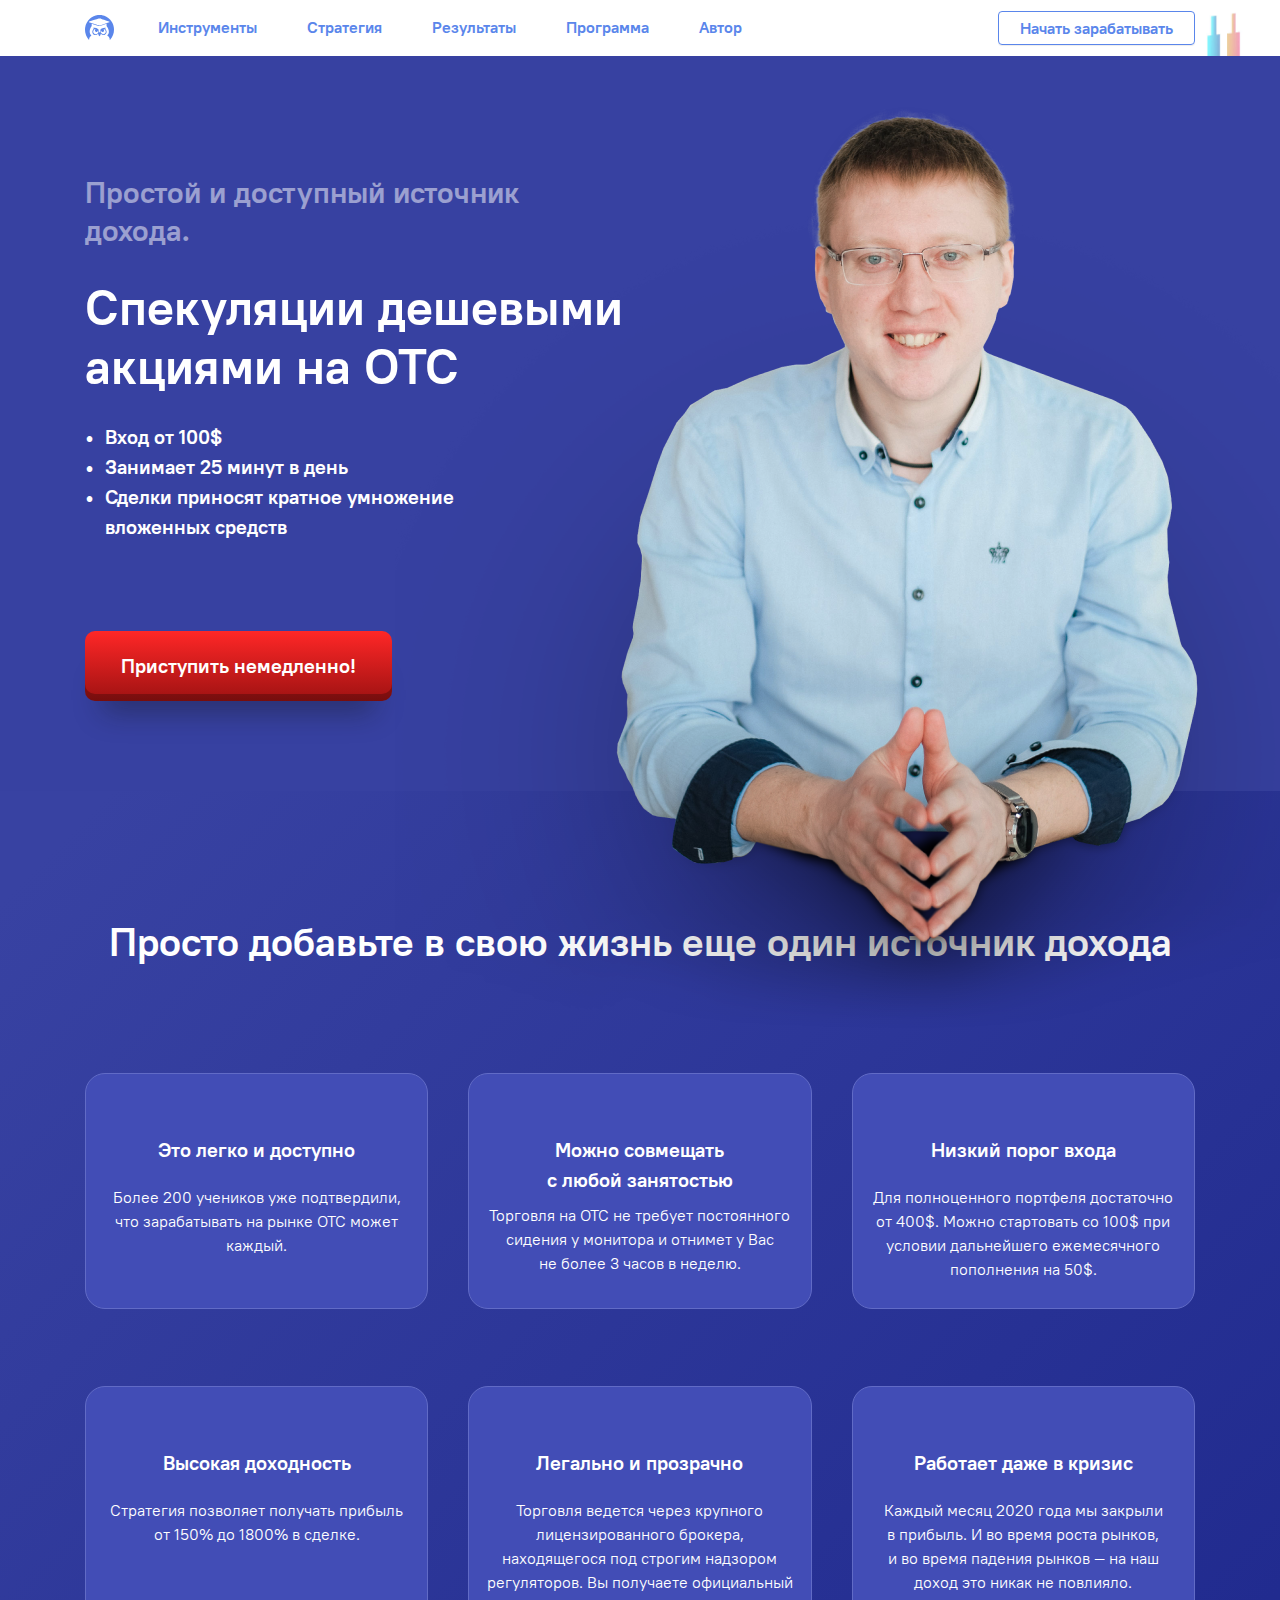
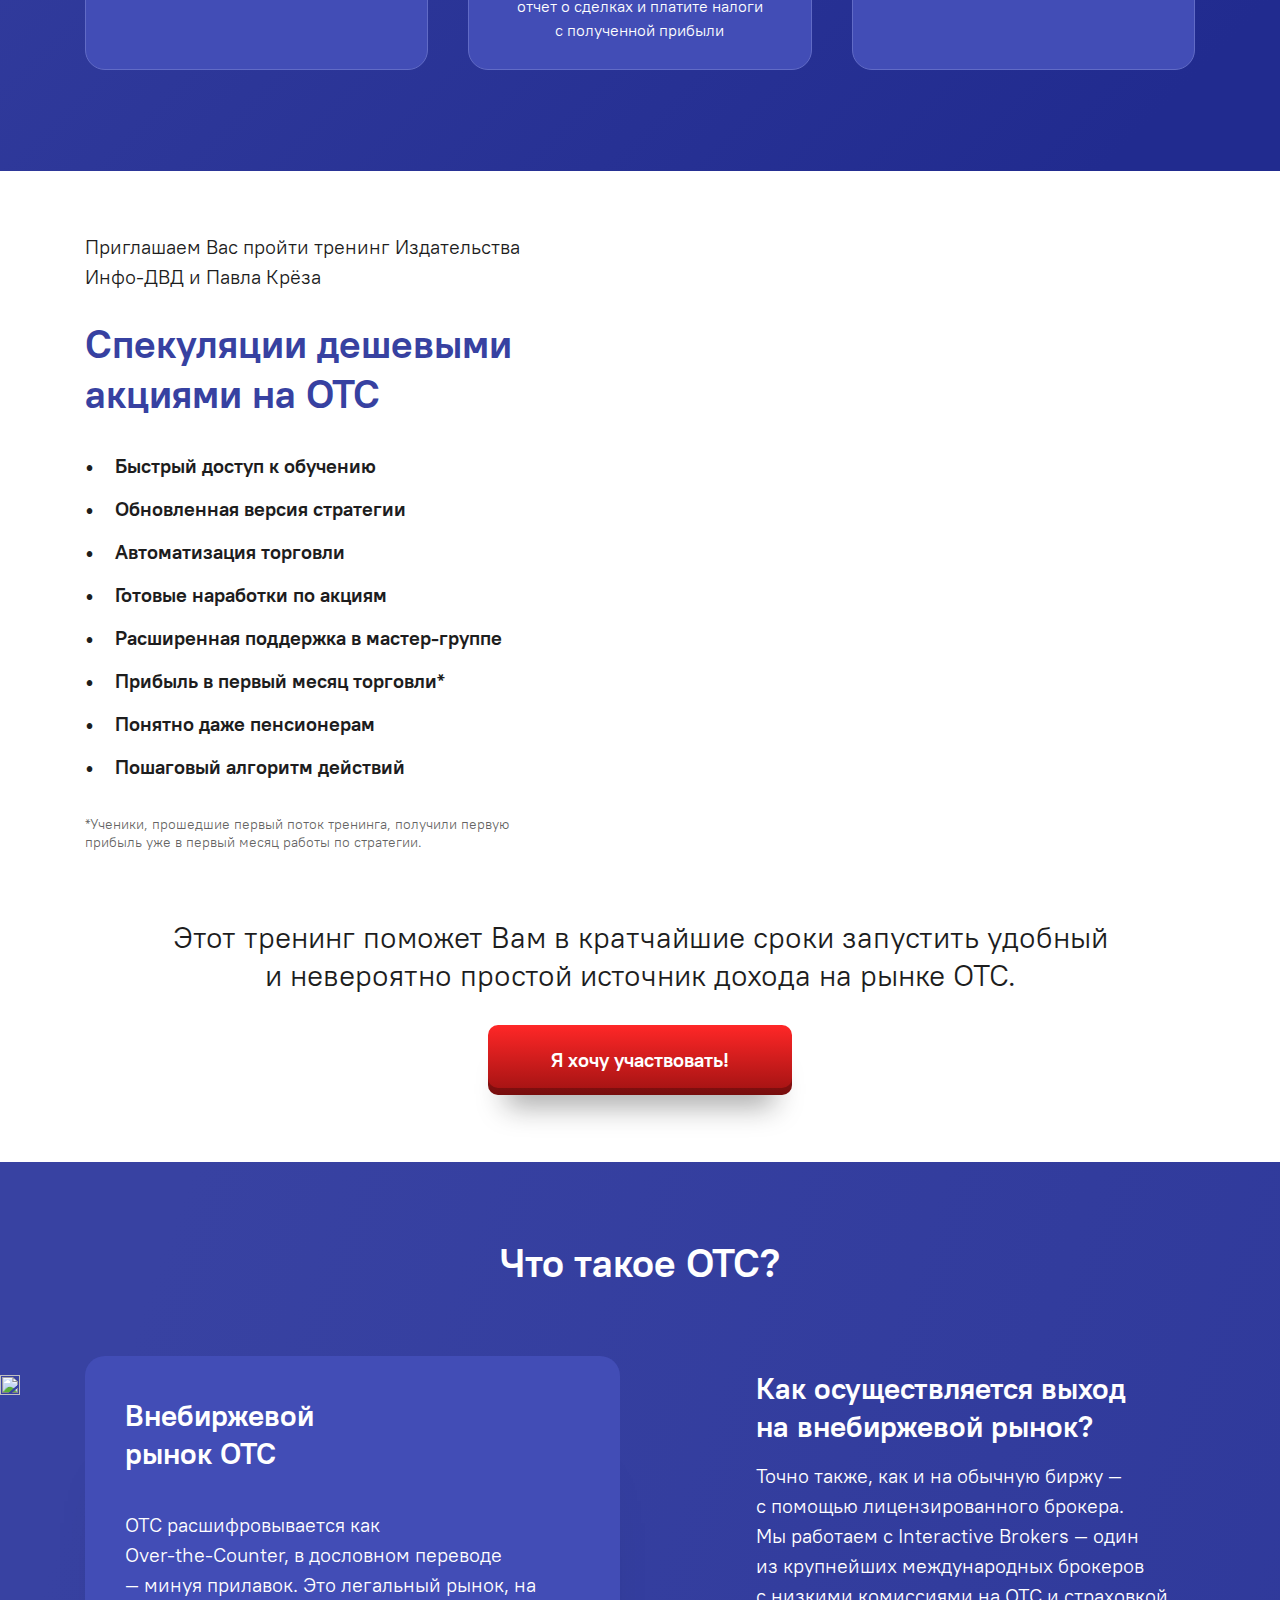
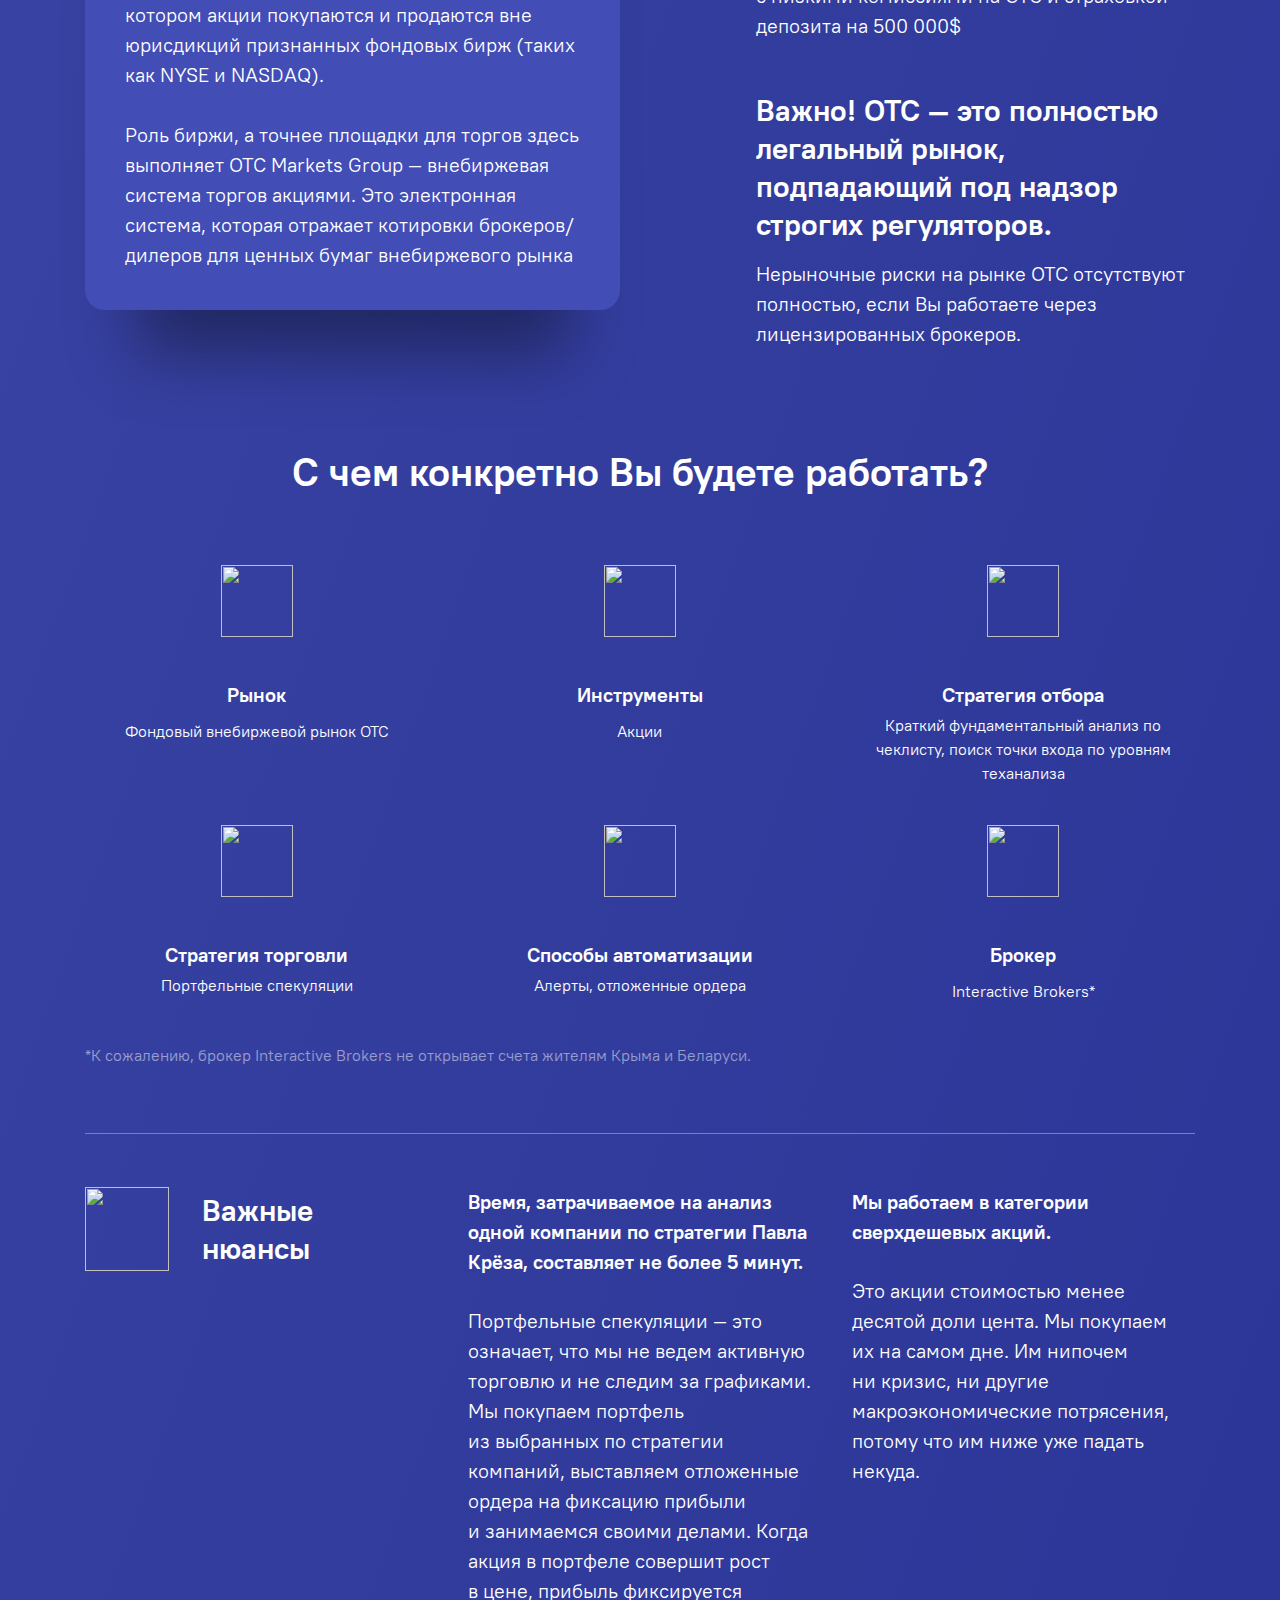
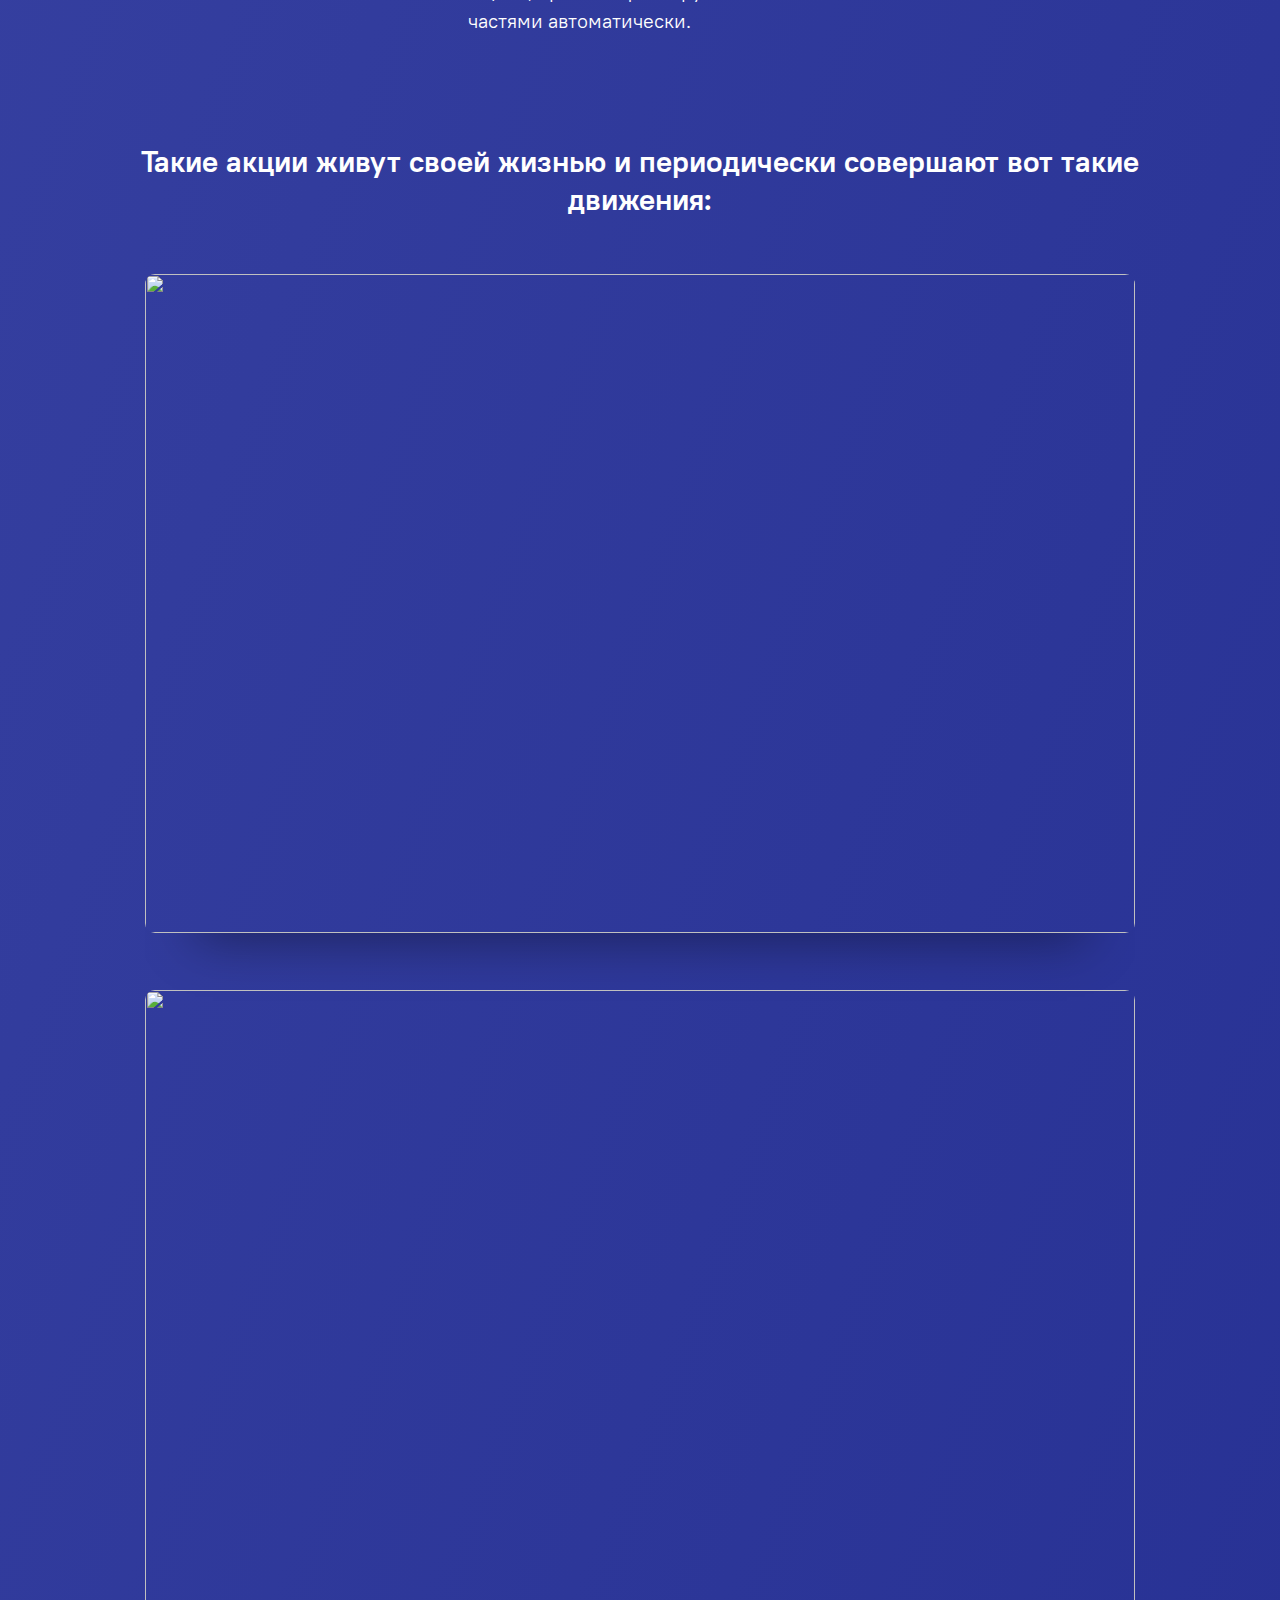
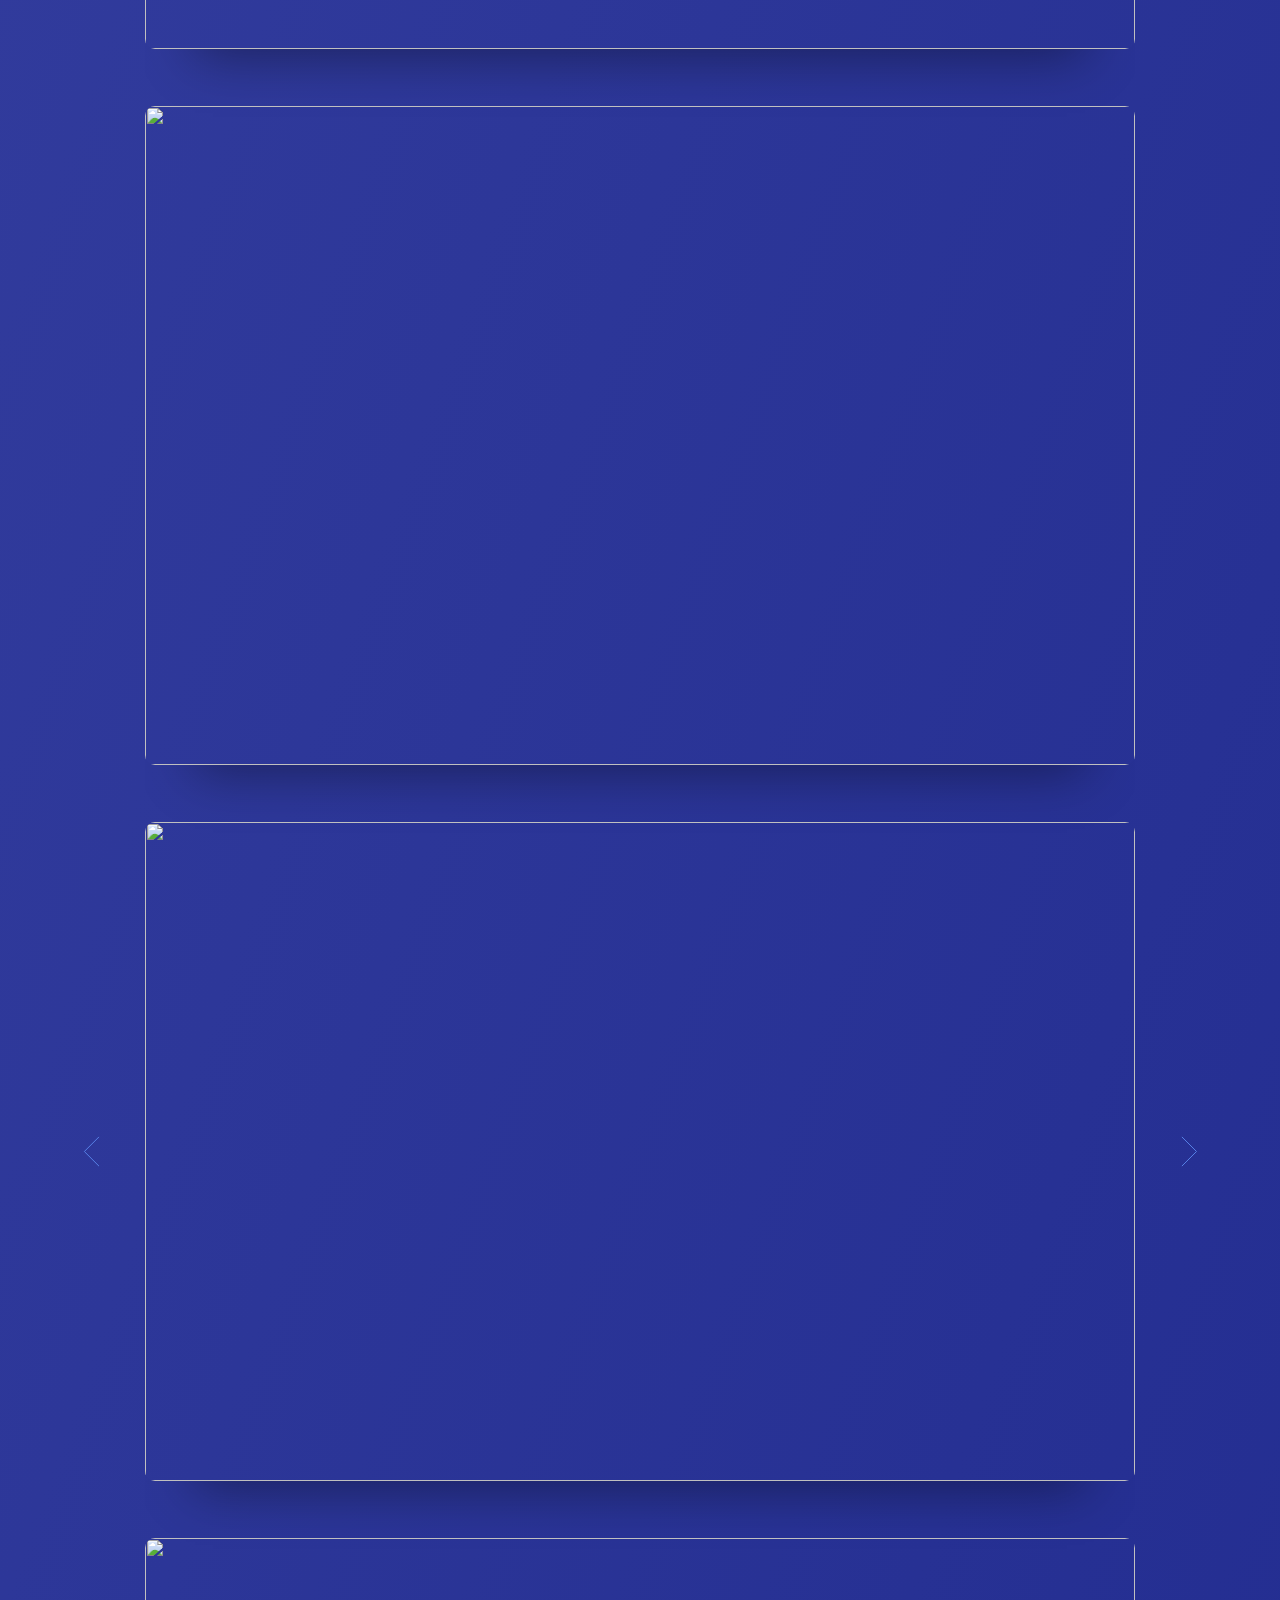
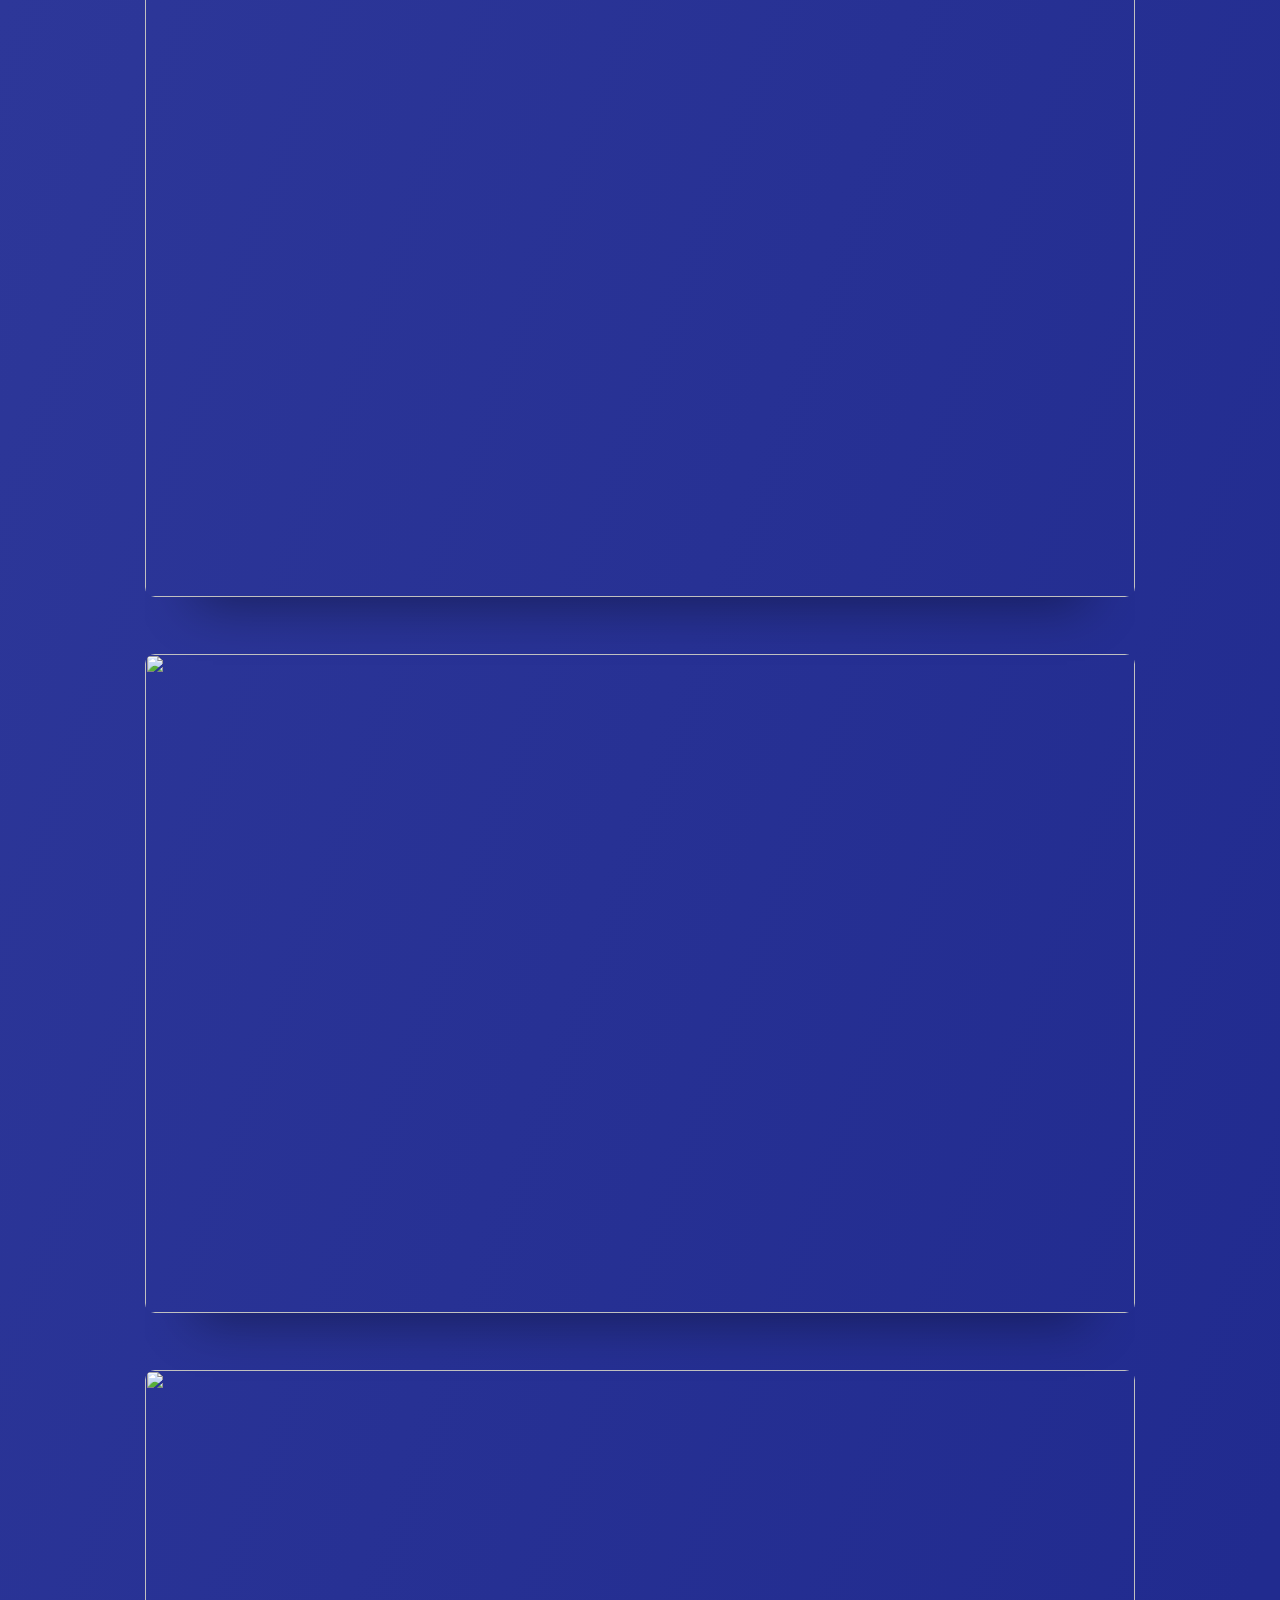
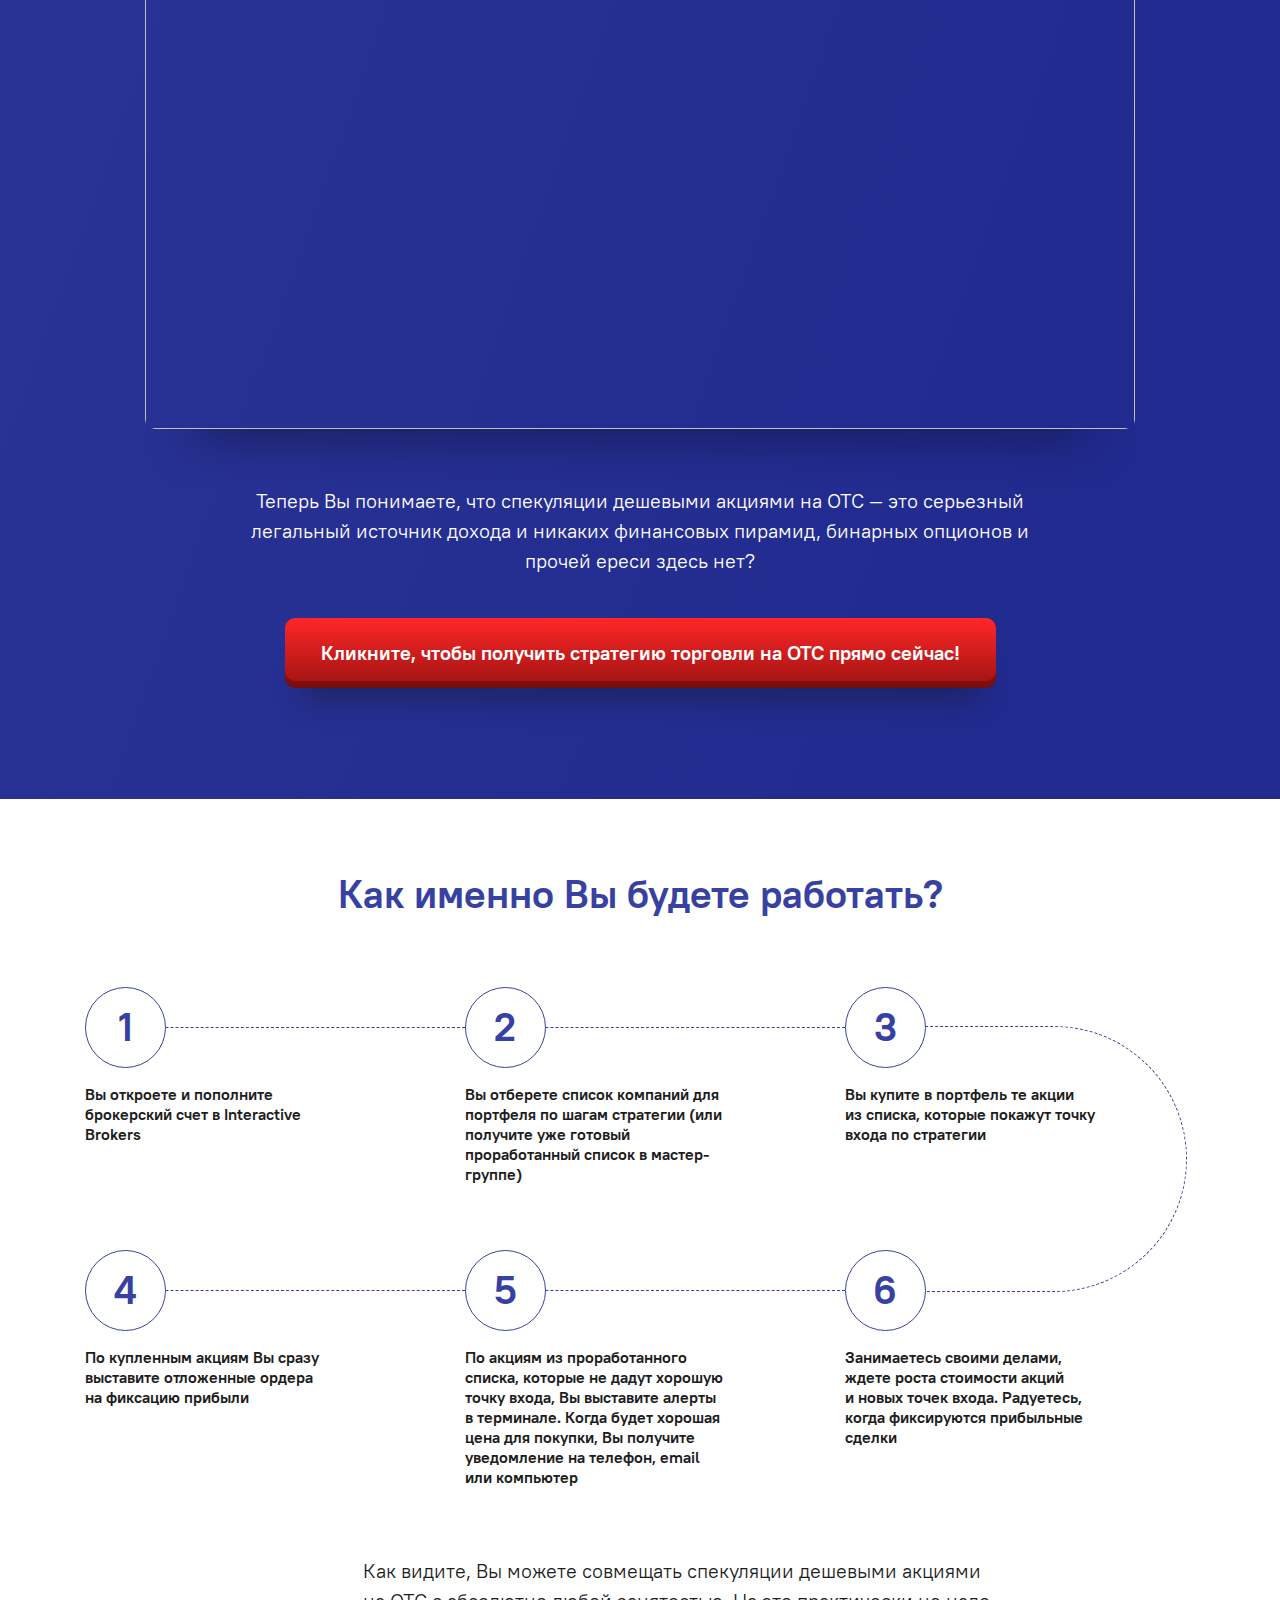
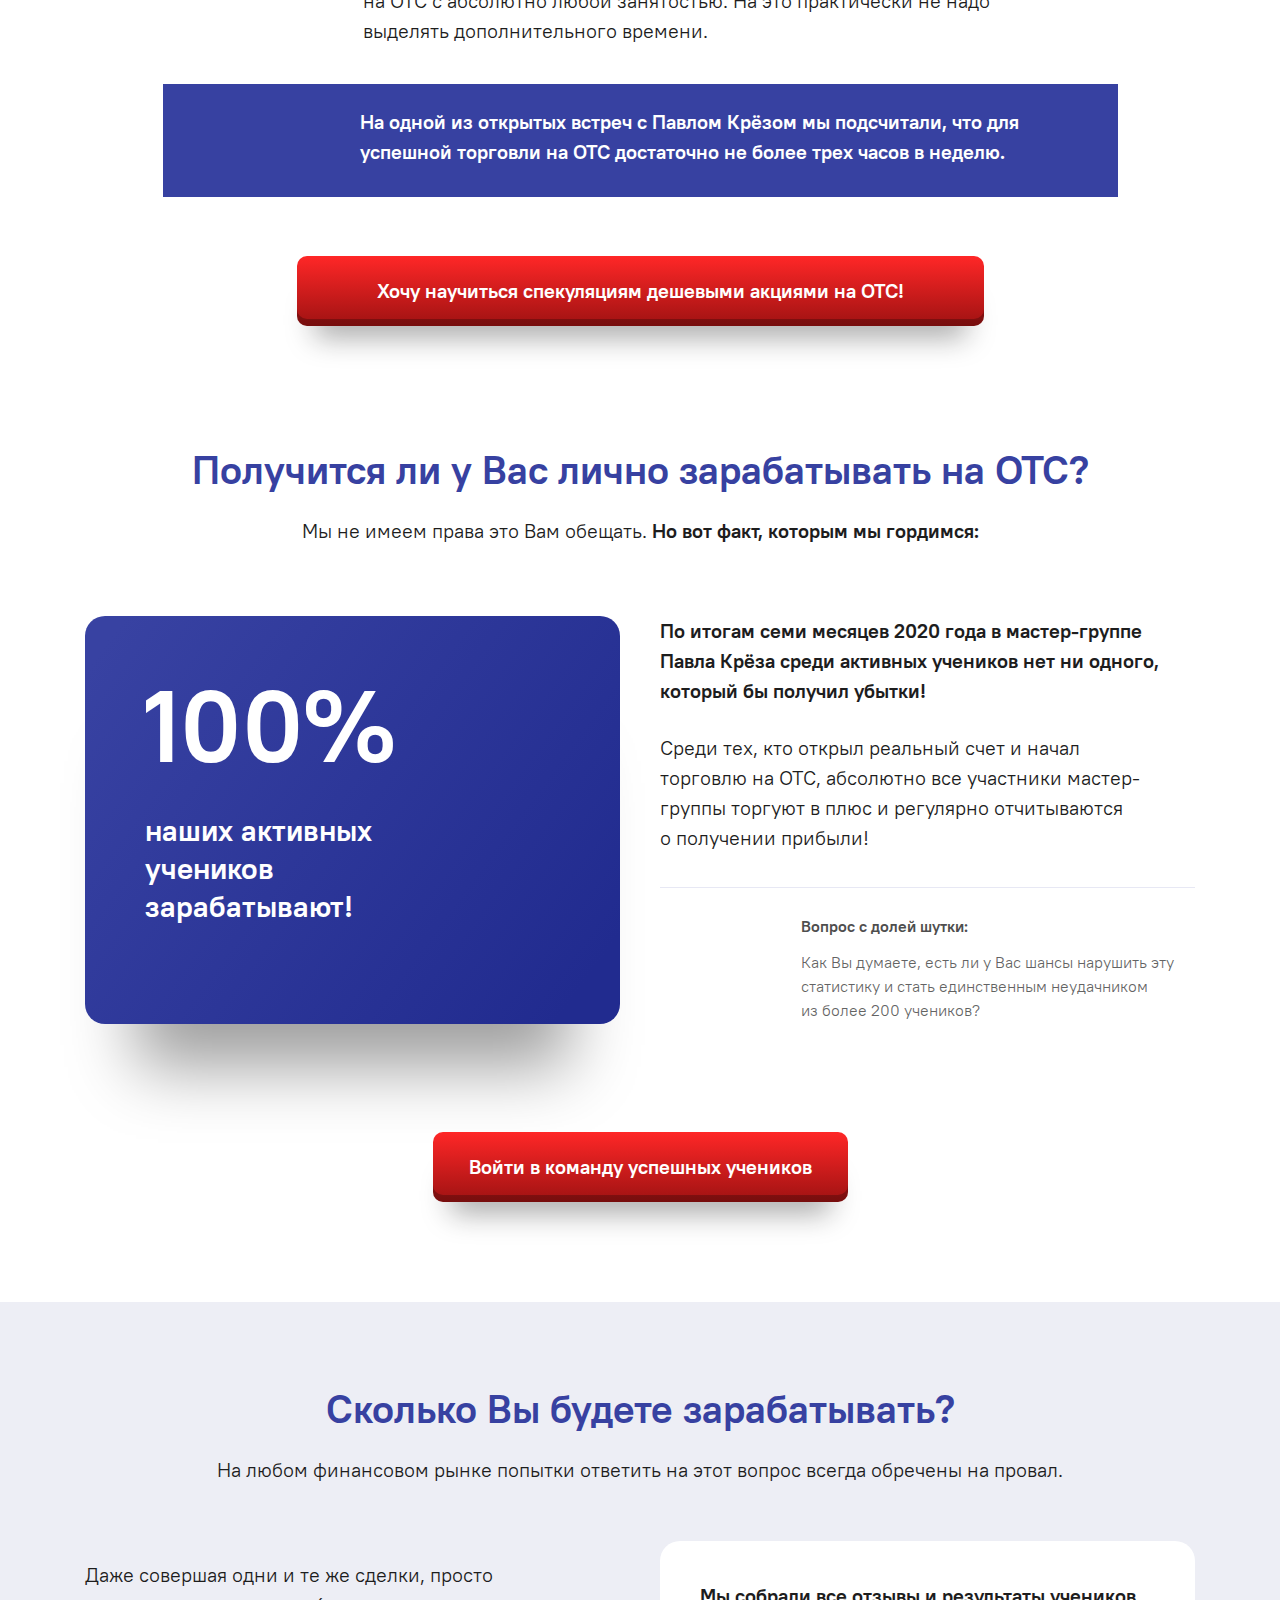
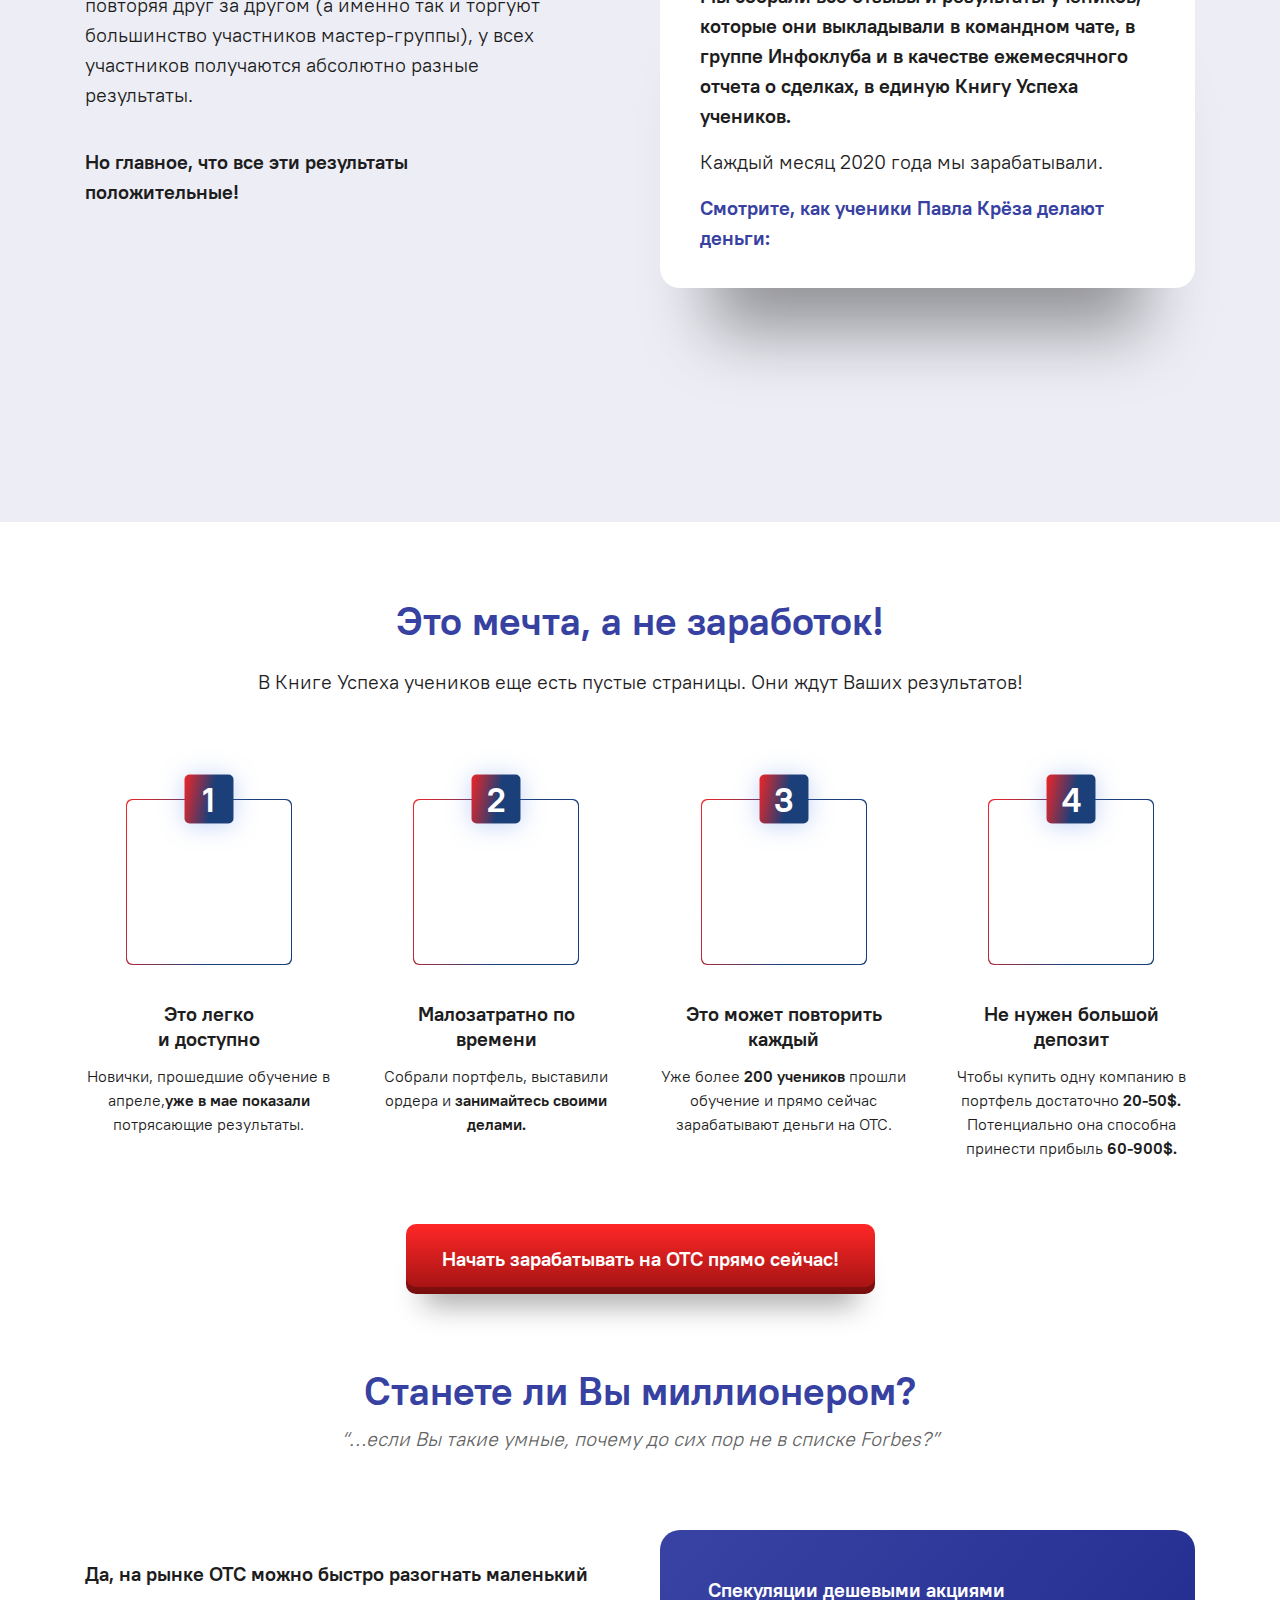
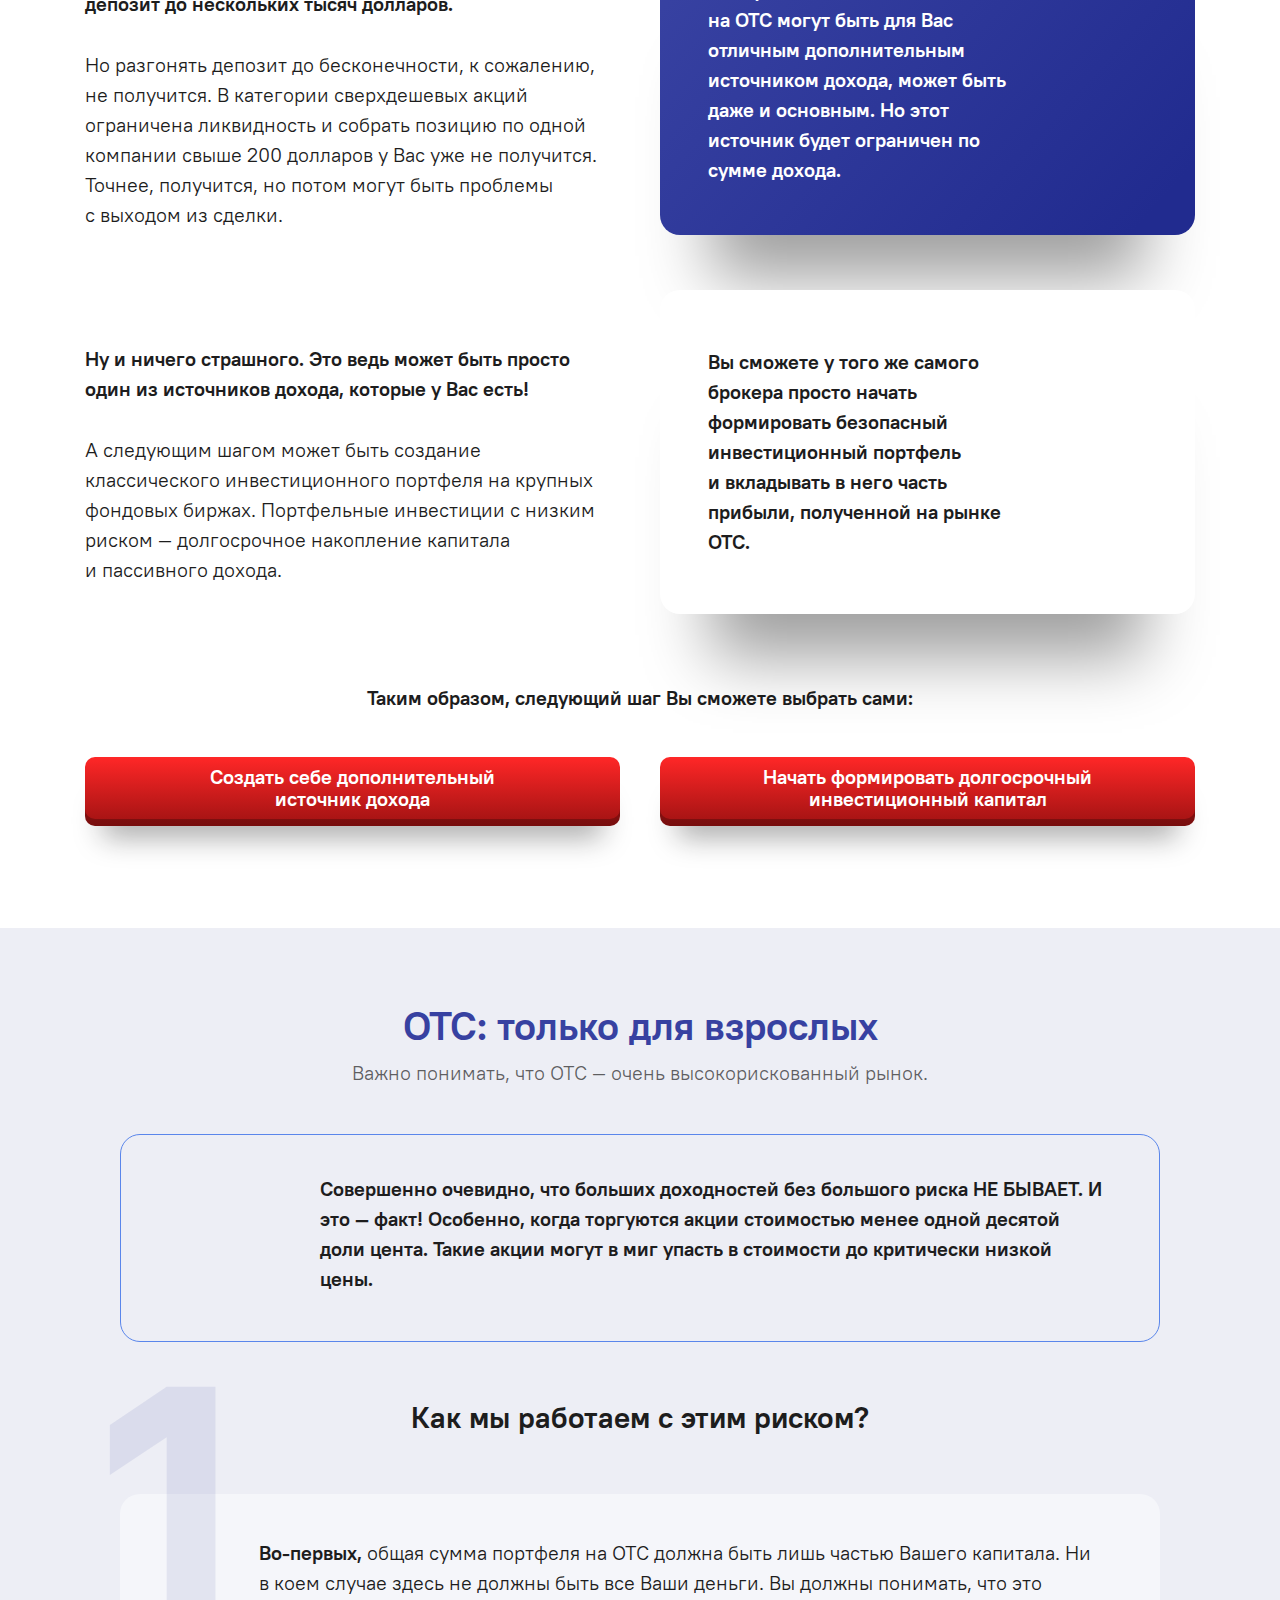
==== public/index.html @ 8c8bbf1a "Merge branch 'master' of https://github.com/pashawol/0010tradersKrez into test" ====
<!DOCTYPE html>
<html lang="ru">
	<head>
		<meta charset="utf-8">
		<title>title</title>
		<meta name="description" content="о чем страница">
		<meta http-equiv="X-UA-Compatible" content="IE=edge">
		<meta name="viewport" content="width=device-width, shrink-to-fit=no">
		<link rel="shortcut icon" type="image/png" href="img/favicon/favicon.png"><meta name="format-detection" content="telephone=no">
		<link rel="image_src" href="http://genrif.ru/assets/i/soc-logo.png">
		<meta property="og:type" content="website">
		<meta property="og:site_name" content="content">
		<meta property="og:title" content="content">
		<meta property="og:description" content="content">
		<meta property="og:url" content="content">
		<meta property="og:locale" content="ru_RU">
		<meta property="og:image" content="path/to/image.jpg">
		<meta property="og:image:width" content="968">
		<meta property="og:image:height" content="504">
		<!-- Custom Browsers Color-->
		<meta name="theme-color" content="#3361d8">
		<link rel="stylesheet" href="libs/swiper/css/swiper.min.css"/>
		<link rel="stylesheet" href="libs/@fancyapps/fancybox/jquery.fancybox.min.css"/>
		<link rel="stylesheet" href="css/main.min.css"/>
	</head>
	<body><!--[if lt IE 11]><p   class="browsehappy container">К сожалению, вы используете устаревший браузер. Пожалуйста, <a href="http://browsehappy.com/" target="_blank">обновите ваш браузер</a>, чтобы улучшить производительность, качество отображаемого материала и повысить безопасность.</p><![endif]-->
		<div class="main-wrapper">
			<div class="toggle-menu-mobile toggle-menu-mobile--js d-none"><span></span>
			</div>
			<div class="menu-mobile menu-mobile--js d-lg-none">
				<div class="toggle-menu-mobile toggle-menu-mobile--js"><span></span>
				</div>
				<div class="menu-mobile__inner"><a class="menu-mobile__logo" href="/"><img src="img/logo.svg" alt=""/></a>
					<ul class="menu-mobile__nav" itemscope="itemscope" itemtype="http://schema.org/SiteNavigationElement">
						<li class="menu-mobile__item" itemprop="item"><a class="menu-mobile__link" href="/" itemprop="url">Инструменты</a>
						</li>
						<li class="menu-mobile__item" itemprop="item"><a class="menu-mobile__link" href="#" itemprop="url">Стратегия</a>
						</li>
						<li class="menu-mobile__item" itemprop="item"><a class="menu-mobile__link" href="#" itemprop="url">Результаты</a>
						</li>
						<li class="menu-mobile__item" itemprop="item"><a class="menu-mobile__link" href="#" itemprop="url">Программа</a>
						</li>
						<li class="menu-mobile__item" itemprop="item"><a class="menu-mobile__link" href="#" itemprop="url">Автор</a>
						</li>
					</ul>
					<div class="text-right"></div>
				</div>
			</div>
			<!--  мобильное меню-->
			<!-- start header-->
			<header class="header" id="header">
				<!-- start top-nav-->
				<div class="top-nav block-with-lazy bottom-fixed-strip">
					<div class="top-nav__top-part d-none d-xl-flex"><img src="img/@2x/header-r-top-part.jpg" alt=""/>
					</div>
					<div class="top-nav__container container">
						<div class="top-nav__row row">
							<div class="col-lg-auto col"><a class="top-nav__logo" href="/"><img src="img/logo.svg" alt=""/></a>
							</div>
							<div class="col d-none d-lg-block">
								<ul class="top-nav__nav" itemscope="itemscope" itemtype="http://schema.org/SiteNavigationElement">
									<li class="top-nav__item" itemprop="item"><a class="top-nav__link" href="/" itemprop="url">Инструменты</a>
									</li>
									<li class="top-nav__item" itemprop="item"><a class="top-nav__link" href="#" itemprop="url">Стратегия</a>
									</li>
									<li class="top-nav__item" itemprop="item"><a class="top-nav__link" href="#" itemprop="url">Результаты</a>
									</li>
									<li class="top-nav__item" itemprop="item"><a class="top-nav__link" href="#" itemprop="url">Программа</a>
									</li>
									<li class="top-nav__item" itemprop="item"><a class="top-nav__link" href="#" itemprop="url">Автор</a>
									</li>
								</ul>
							</div>
							<div class="col-auto"><a class="top-nav__btn scroll-link" href="#s-form"> Начать зарабатывать</a>
							</div>
							<div class="col-auto d-lg-none">
								<div class="toggle-menu-mobile toggle-menu-mobile--js d-lg-none"><span></span>
								</div>
							</div>
						</div>
					</div>
				</div>
				<!-- end top-nav-->
				<!-- start headerBlock-->
				<div class="headerBlock section fixed-hook-js" id="headerBlock">
					<div class="headerBlock__right-bg"><img class="lazy" src="#" data-src="img/@2x/header-bg-right.png" alt=""/>
					</div>
					<div class="headerBlock__left-bg d-none d-xxl-block"><img class="lazy" src="#" data-src="img/@2x/header-bg-left.png" alt=""/>
					</div>
					<div class="headerBlock__container container">
						<div class="headerBlock__row row">
							<div class="col-lg-7 col-xl-6">
								<div class="headerBlock__txt-content">
									<p>Простой и&nbsp;доступный источник дохода.</p>
									<h1>Спекуляции дешевыми акциями на&nbsp;ОТС</h1>
									<ul>
										<li>Вход от&nbsp;100$</li>
										<li>Занимает 25&nbsp;минут в&nbsp;день</li>
										<li>Сделки приносят кратное умножение вложенных средств</li>
									</ul>
								</div><a class="headerBlock__get-started-btn" href="#">Приступить немедленно!</a>
							</div>
						</div>
					</div>
					<div class="headerBlock__man-img d-none d-lg-block"><img src="img/@2x/man.png" alt=""/>
					</div>
				</div>
				<!-- end headerBlock-->
			</header>
			<!-- end header-->
			<!-- start sAdvanteges-->
			<section class="sAdvanteges section" id="sAdvanteges">
				<div class="container">
					<div class="section-title text-center">
						<h2>Просто добавьте в свою жизнь еще один источник дохода</h2>
					</div>
					<div class="sAdvanteges__row row">
						<div class="col-sm-6 col-lg-4">
							<div class="sAdvanteges__item">
								<div class="sAdvanteges__item-img"><img class="lazy" src="#" data-src="img/advantage-1.svg" alt=""/>
								</div>
								<div class="sAdvanteges__content">
									<p>Это легко и доступно</p>
									<p>Более 200 учеников уже подтвердили, что зарабатывать на&nbsp;рынке ОТС может каждый.</p>
								</div>
							</div>
						</div>
						<div class="col-sm-6 col-lg-4">
							<div class="sAdvanteges__item">
								<div class="sAdvanteges__item-img"><img class="lazy" src="#" data-src="img/advantage-2.svg" alt=""/>
								</div>
								<div class="sAdvanteges__content">
									<p class="two-lined">Можно совмещать с&nbsp;любой занятостью</p>
									<p>Торговля на&nbsp;ОТС не&nbsp;требует постоянного сидения у&nbsp;монитора и&nbsp;отнимет у&nbsp;Вас не&nbsp;более 3&nbsp;часов в&nbsp;неделю.</p>
								</div>
							</div>
						</div>
						<div class="col-sm-6 col-lg-4">
							<div class="sAdvanteges__item">
								<div class="sAdvanteges__item-img"><img class="lazy" src="#" data-src="img/advantage-3.svg" alt=""/>
								</div>
								<div class="sAdvanteges__content">
									<p>Низкий порог входа</p>
									<p>Для полноценного портфеля достаточно от&nbsp;400$. Можно стартовать со&nbsp;100$ при условии дальнейшего ежемесячного пополнения на&nbsp;50$.</p>
								</div>
							</div>
						</div>
						<div class="col-sm-6 col-lg-4">
							<div class="sAdvanteges__item">
								<div class="sAdvanteges__item-img"><img class="lazy" src="#" data-src="img/advantage-4.svg" alt=""/>
								</div>
								<div class="sAdvanteges__content">
									<p>Высокая доходность</p>
									<p> Стратегия позволяет получать прибыль от&nbsp;150% до&nbsp;1800% в&nbsp;сделке.</p>
								</div>
							</div>
						</div>
						<div class="col-sm-6 col-lg-4">
							<div class="sAdvanteges__item">
								<div class="sAdvanteges__item-img"><img class="lazy" src="#" data-src="img/advantage-5.svg" alt=""/>
								</div>
								<div class="sAdvanteges__content">
									<p>Легально и прозрачно</p>
									<p>Торговля ведется через крупного лицензированного брокера, находящегося под строгим надзором регуляторов. Вы&nbsp;получаете официальный отчет о&nbsp;сделках и&nbsp;платите налоги с&nbsp;полученной прибыли</p>
								</div>
							</div>
						</div>
						<div class="col-sm-6 col-lg-4">
							<div class="sAdvanteges__item">
								<div class="sAdvanteges__item-img"><img class="lazy" src="#" data-src="img/advantage-6.svg" alt=""/>
								</div>
								<div class="sAdvanteges__content">
									<p>Работает даже в кризис</p>
									<p>Каждый месяц 2020 года мы&nbsp;закрыли в&nbsp;прибыль. И&nbsp;во&nbsp;время роста рынков, и&nbsp;во&nbsp;время падения рынков&nbsp;&mdash; на&nbsp;наш доход это никак не&nbsp;повлияло.</p>
								</div>
							</div>
						</div>
					</div>
				</div>
			</section>
			<!-- end sAdvanteges-->
			<!-- start sBook-->
			<section class="sBook section" id="sBook">
				<div class="container">
					<div class="sBook__row row">
						<div class="sBook__txt-col col-md-7 col-lg-5">
							<div class="section-title">
								<p>Приглашаем Вас пройти тренинг Издательства Инфо-ДВД и&nbsp;Павла Крёза</p>
								<h2>Спекуляции дешевыми<br/>акциями на&nbsp;ОТС</h2>
							</div>
						</div>
						<div class="sBook__img-col col"><img class="lazy" src="#" data-src="img/@2x/book-img.png" alt=""/>
						</div>
					</div>
					<div class="sBook__other-txt">
						<ul>
							<li>Быстрый доступ к&nbsp;обучению</li>
							<li>Обновленная версия стратегии</li>
							<li>Автоматизация торговли</li>
							<li>Готовые наработки по&nbsp;акциям</li>
							<li>Расширенная поддержка в&nbsp;мастер-группе</li>
							<li>Прибыль в&nbsp;первый месяц торговли*</li>
							<li>Понятно даже пенсионерам</li>
							<li>Пошаговый алгоритм действий</li>
						</ul>
						<p>*Ученики, прошедшие первый поток тренинга, получили первую прибыль уже в первый месяц работы по стратегии.</p>
					</div>
					<div class="sBook__lower-convince text-center">
						<h4>Этот тренинг поможет Вам в&nbsp;кратчайшие сроки запустить удобный и&nbsp;невероятно простой источник дохода на&nbsp;рынке ОТС.</h4><a class="sBook__btn" href="#">Я хочу участвовать!</a>
					</div>
				</div>
			</section>
			<!-- end sBook-->
			<!-- start sWhatOTS-->
			<section class="sWhatOTS section" id="sWhatOTS">
				<div class="sWhatOTS__section-bg"><img class="lazy" src="#" data-src="img/@2x/OTC-big-bg.png" alt=""/>
				</div>
				<div class="sWhatOTS__container container">
					<div class="section-title text-center">
						<h2>Что такое ОТС?</h2>
					</div>
					<div class="sWhatOTS__row row">
						<div class="col-lg-6">
							<div class="sWhatOTS__left-box">
								<div class="sWhatOTS__left-box-bg"><img class="lazy" src="#" data-src="img/@2x/OTS-dolar.png" alt=""/>
								</div>
								<h4>Внебиржевой<br/>рынок ОТС</h4>
								<p>OTC расшифровывается как<br/>Over-the-Counter, в&nbsp;дословном переводе<br/>&mdash;&nbsp;минуя прилавок. Это легальный рынок, на котором акции покупаются и&nbsp;продаются вне юрисдикций признанных фондовых бирж (таких как NYSE и&nbsp;NASDAQ).</p>
								<p>Роль биржи, а&nbsp;точнее площадки для торгов здесь выполняет OTC Markets Group&nbsp;&mdash; внебиржевая система торгов акциями. Это электронная система, которая отражает котировки брокеров/дилеров для ценных бумаг внебиржевого рынка</p>
							</div>
						</div>
						<div class="col-lg-6 col-xl-5 offset-xl-1">
							<div class="sWhatOTS__right-col">
								<div class="sWhatOTS__right-col-item">
									<h4>Как осуществляется выход на&nbsp;внебиржевой рынок?</h4>
									<p>Точно также, как и&nbsp;на&nbsp;обычную биржу&nbsp;&mdash; с&nbsp;помощью лицензированного брокера. Мы&nbsp;работаем с&nbsp;Interactive Brokers&nbsp;&mdash; один из&nbsp;крупнейших международных брокеров с&nbsp;низкими комиссиями на&nbsp;ОТС и&nbsp;страховкой депозита на&nbsp;500 000$</p>
								</div>
								<div class="sWhatOTS__right-col-item">
									<h4>Важно! OTC&nbsp;&mdash; это полностью легальный рынок, подпадающий под надзор строгих регуляторов.</h4>
									<p>Нерыночные риски на&nbsp;рынке ОТС отсутствуют полностью, если&nbsp;Вы работаете через лицензированных брокеров.</p>
								</div>
							</div>
						</div>
					</div>
				</div>
				<!-- start sWhatWith-->
				<section class="sWhatWith section" id="sWhatWith">
					<div class="container">
						<div class="section-title text-center">
							<h2>С чем конкретно Вы будете работать?</h2>
						</div>
						<div class="sWhatWith__row row">
							<div class="col-6 col-md-4 col-xxl-2">
								<div class="sWhatWith__item">
									<div class="sWhatWith__icon"><img class="lazy" src="#" data-src="img/sWhatWith-1.svg" alt=""/>
									</div>
									<div class="sWhatWith__headline">Рынок
									</div>
									<p>Фондовый внебиржевой рынок&#160;OTC</p>
								</div>
							</div>
							<div class="col-6 col-md-4 col-xxl-2">
								<div class="sWhatWith__item">
									<div class="sWhatWith__icon"><img class="lazy" src="#" data-src="img/sWhatWith-2.svg" alt=""/>
									</div>
									<div class="sWhatWith__headline">Инструменты
									</div>
									<p>Акции</p>
								</div>
							</div>
							<div class="col-6 col-md-4 col-xxl-2">
								<div class="sWhatWith__item">
									<div class="sWhatWith__icon"><img class="lazy" src="#" data-src="img/sWhatWith-3.svg" alt=""/>
									</div>
									<div class="sWhatWith__headline two-lined">Стратегия отбора
									</div>
									<p>Краткий фундаментальный анализ по чеклисту, поиск точки входа по уровням теханализа</p>
								</div>
							</div>
							<div class="col-6 col-md-4 col-xxl-2">
								<div class="sWhatWith__item">
									<div class="sWhatWith__icon"><img class="lazy" src="#" data-src="img/sWhatWith-4.svg" alt=""/>
									</div>
									<div class="sWhatWith__headline two-lined">Стратегия торговли
									</div>
									<p>Портфельные спекуляции</p>
								</div>
							</div>
							<div class="col-6 col-md-4 col-xxl-2">
								<div class="sWhatWith__item">
									<div class="sWhatWith__icon"><img class="lazy" src="#" data-src="img/sWhatWith-5.svg" alt=""/>
									</div>
									<div class="sWhatWith__headline two-lined">Способы автоматизации
									</div>
									<p>Алерты, отложенные ордера</p>
								</div>
							</div>
							<div class="col-6 col-md-4 col-xxl-2">
								<div class="sWhatWith__item">
									<div class="sWhatWith__icon"><img class="lazy" src="#" data-src="img/sWhatWith-6.svg" alt=""/>
									</div>
									<div class="sWhatWith__headline">Брокер
									</div>
									<p>Interactive Brokers*</p>
								</div>
							</div>
						</div>
						<div class="sWhatWith__warning">*К сожалению, брокер Interactive Brokers не открывает счета жителям Крыма и Беларуси.
						</div>
						<div class="sWhatWith__important-row row">
							<div class="col-xl-4">
								<div class="sWhatWith__import-img-bl"><img class="lazy" src="#" data-src="img/warning-img.svg" alt=""/><span>Важные<br/>нюансы</span>
								</div>
							</div>
							<div class="col-md-6 col-xl-4">
								<div class="sWhatWith__important-item">
									<div class="sWhatWith__important-headline">Время, затрачиваемое на&nbsp;анализ одной компании по&nbsp;стратегии Павла Крёза, составляет не&nbsp;более 5&nbsp;минут.
									</div>
									<p>Портфельные спекуляции&nbsp;&mdash; это означает, что мы&nbsp;не&nbsp;ведем активную торговлю и&nbsp;не&nbsp;следим за&nbsp;графиками. Мы&nbsp;покупаем портфель из&nbsp;выбранных по&nbsp;стратегии компаний, выставляем отложенные ордера на&nbsp;фиксацию прибыли и&nbsp;занимаемся своими делами. Когда акция в&nbsp;портфеле совершит рост в&nbsp;цене, прибыль фиксируется частями автоматически.</p>
								</div>
							</div>
							<div class="col-md-6 col-xl-4">
								<div class="sWhatWith__important-item">
									<div class="sWhatWith__important-headline">Мы&nbsp;работаем в&nbsp;категории сверхдешевых акций.
									</div>
									<p>Это акции стоимостью менее десятой доли цента. Мы&nbsp;покупаем их&nbsp;на&nbsp;самом дне. Им&nbsp;нипочем ни&nbsp;кризис, ни&nbsp;другие макроэкономические потрясения, потому что им&nbsp;ниже уже падать некуда.</p>
								</div>
							</div>
						</div>
					</div>
				</section>
				<!-- end sWhatWith-->
				<!-- start sSubtleties-->
				<div class="sSubtleties section" id="sSubtleties">
					<div class="container">
						<div class="section-title text-center">
							<h4>Такие акции живут своей жизнью и периодически совершают вот такие движения:</h4>
						</div>
						<div class="sSubtleties__slider">
							<div class="subtitle-swiper-prev d-none d-xl-flex">
								<svg class="icon icon-chevron-left ">
									<use xlink:href="img/svg/sprite.svg#chevron-left"></use>
								</svg>
							</div>
							<div class="subtitle-swiper-next d-none d-xl-flex">
								<svg class="icon icon-chevron-right ">
									<use xlink:href="img/svg/sprite.svg#chevron-right"></use>
								</svg>
							</div>
							<div class="swiper-container subtitles-slider-js">
								<div class="swiper-wrapper">
									<div class="swiper-slide"><a class="sSubtleties__slide-img" href="img/@2x/subtitle-img-1.png" data-fancybox="graphImg"><img class="swiper-lazy" src="#" data-src="img/@2x/subtitle-img-1.png" alt=""/></a>
									</div>
									<div class="swiper-slide"><a class="sSubtleties__slide-img" href="img/@2x/subtitle-img-2.png" data-fancybox="graphImg"><img class="swiper-lazy" src="#" data-src="img/@2x/subtitle-img-2.png" alt=""/></a>
									</div>
									<div class="swiper-slide"><a class="sSubtleties__slide-img" href="img/@2x/subtitle-img-3.png" data-fancybox="graphImg"><img class="swiper-lazy" src="#" data-src="img/@2x/subtitle-img-3.png" alt=""/></a>
									</div>
									<div class="swiper-slide"><a class="sSubtleties__slide-img" href="img/@2x/subtitle-img-4.png" data-fancybox="graphImg"><img class="swiper-lazy" src="#" data-src="img/@2x/subtitle-img-4.png" alt=""/></a>
									</div>
									<div class="swiper-slide"><a class="sSubtleties__slide-img" href="img/@2x/subtitle-img-5.png" data-fancybox="graphImg"><img class="swiper-lazy" src="#" data-src="img/@2x/subtitle-img-5.png" alt=""/></a>
									</div>
									<div class="swiper-slide"><a class="sSubtleties__slide-img" href="img/@2x/subtitle-img-6.png" data-fancybox="graphImg"><img class="swiper-lazy" src="#" data-src="img/@2x/subtitle-img-6.png" alt=""/></a>
									</div>
									<div class="swiper-slide"><a class="sSubtleties__slide-img" href="img/@2x/subtitle-img-7.png" data-fancybox="graphImg"><img class="swiper-lazy" src="#" data-src="img/@2x/subtitle-img-7.png" alt=""/></a>
									</div>
								</div>
							</div>
						</div>
						<div class="text-center">
							<div class="sSubtleties__convince-txt">Теперь Вы&nbsp;понимаете, что спекуляции дешевыми акциями на&nbsp;ОТС&nbsp;&mdash; это серьезный легальный источник дохода и&nbsp;никаких финансовых пирамид, бинарных опционов&nbsp;и прочей ереси здесь нет?
							</div><a class="sSubtleties__btn" href="#">Кликните, чтобы получить стратегию торговли на ОТС прямо сейчас!</a>
						</div>
					</div>
				</div>
				<!-- end sSubtleties-->
			</section>
			<!-- end sWhatOTS-->
			<!-- start sMoves-->
			<section class="sMoves section" id="sMoves">
				<div class="container">
					<div class="section-title text-center">
						<h2>Как именно Вы будете работать?</h2>
					</div>
					<div class="moves-row row">
						<div class="moves-row__col col-lg-4">
							<div class="moves-row__content">
								<p>Вы&nbsp;откроете и&nbsp;пополните брокерский счет в&nbsp;Interactive Brokers</p>
							</div>
						</div>
						<div class="moves-row__col col-lg-4">
							<div class="moves-row__content">
								<p>Вы&nbsp;отберете список компаний для портфеля по&nbsp;шагам стратегии (или получите уже готовый проработанный список в&nbsp;мастер-группе)</p>
							</div>
						</div>
						<div class="moves-row__col col-lg-4">
							<div class="moves-row__content">
								<p> Вы&nbsp;купите в&nbsp;портфель те&nbsp;акции из&nbsp;списка, которые покажут точку входа по&nbsp;стратегии</p>
							</div>
						</div>
						<div class="moves-row__col col-lg-4">
							<div class="moves-row__content">
								<p>По&nbsp;купленным акциям&nbsp;Вы сразу выставите отложенные ордера на&nbsp;фиксацию прибыли</p>
							</div>
						</div>
						<div class="moves-row__col col-lg-4">
							<div class="moves-row__content">
								<p> По&nbsp;акциям из&nbsp;проработанного списка, которые не&nbsp;дадут хорошую точку входа, Вы&nbsp;выставите алерты в&nbsp;терминале. Когда будет хорошая цена для покупки, Вы&nbsp;получите уведомление на&nbsp;телефон, email или компьютер</p>
							</div>
						</div>
						<div class="moves-row__col col-lg-4">
							<div class="moves-row__content">
								<p>Занимаетесь своими делами, ждете роста стоимости акций и&nbsp;новых точек входа. Радуетесь, когда фиксируются прибыльные сделки</p>
							</div>
						</div>
					</div>
					<div class="sMoves__other-content">
						<div class="sMoves__black-txt">Как видите, Вы&nbsp;можете совмещать спекуляции дешевыми акциями на&nbsp;ОТС с&nbsp;абсолютно любой занятостью. На&nbsp;это практически не&nbsp;надо выделять дополнительного времени.
						</div>
						<div class="sMoves__blue-strip">
							<div class="sMoves__man-img"><img class="lazy" src="#" data-src="img/@2x/sMoves-man.png" alt=""/>
							</div>
							<p>На&nbsp;одной из&nbsp;открытых встреч с&nbsp;Павлом Крёзом мы&nbsp;подсчитали, что для успешной торговли на&nbsp;ОТС достаточно не&nbsp;более трех часов в&nbsp;неделю.</p>
						</div>
						<div class="text-center"><a class="sMoves__btn" href="#">Хочу научиться спекуляциям дешевыми акциями на ОТС!</a>
						</div>
					</div>
				</div>
			</section>
			<!-- end sMoves-->
			<!-- start sHowWork-->
			<section class="sHowWork section" id="sHowWork">
				<div class="container">
					<div class="section-title text-center">
						<h2>Получится ли у Вас лично зарабатывать на ОТС?</h2>
						<p>
							Мы&nbsp;не&nbsp;имеем права это Вам обещать.
							<b>Но&nbsp;вот факт, которым мы&nbsp;гордимся:</b>
						</p>
					</div>
					<div class="sHowWork__row row">
						<div class="col-lg-6">
							<div class="sHowWork__hundred-precent">
								<div class="sHowWork__hundr-img"><img class="lazy" src="#" data-src="img/howWork-precent.svg" alt=""/>
								</div>
								<div class="sHowWork__hund-top-txt">100%
								</div>
								<div class="sHowWork__hund-txt">наших&nbsp;активных<br/>учеников<br/>зарабатывают!
								</div>
							</div>
						</div>
						<div class="sHowWork__txt-col col-lg-6">
							<div class="sHowWork__txt-cont">
								<p>По&nbsp;итогам семи месяцев 2020 года в&nbsp;мастер-группе Павла Крёза среди активных учеников нет ни&nbsp;одного, который бы&nbsp;получил убытки!</p>
								<p>Среди тех, кто открыл реальный счет и&nbsp;начал торговлю&nbsp;на ОТС, абсолютно все участники мастер-группы торгуют&nbsp;в плюс и&nbsp;регулярно отчитываются о&nbsp;получении прибыли!</p>
							</div>
							<div class="sHowWork__question">
								<div class="sHowWork__qustion-img"><img class="lazy" src="#" data-src="img/question-icon.svg" alt=""/>
								</div>
								<div class="sHowWork__question-txt"><span>Вопрос с долей шутки:</span>
									<p>Как Вы&nbsp;думаете, есть&nbsp;ли у&nbsp;Вас шансы нарушить эту статистику и&nbsp;стать единственным неудачником из&nbsp;более 200&nbsp;учеников?</p>
								</div>
							</div>
						</div>
					</div>
					<div class="text-center"><a class="sHowWork__btn" href="#">Войти в команду успешных учеников</a>
					</div>
				</div>
			</section>
			<!-- end sHowWork-->
			<!-- start sAble-->
			<section class="sAble section" id="sAble">
				<div class="container">
					<div class="section-title text-center">
						<h2>Сколько Вы будете зарабатывать?</h2>
						<p>На любом финансовом рынке попытки ответить на этот вопрос всегда обречены на провал.</p>
					</div>
					<div class="sAble__row row">
						<div class="col-lg-6">
							<div class="sAble__txt-col-cont">
								<p>Даже совершая одни и&nbsp;те&nbsp;же сделки, просто повторяя друг за&nbsp;другом (а&nbsp;именно так и&nbsp;торгуют большинство участников мастер-группы), у&nbsp;всех участников получаются абсолютно разные результаты.</p>
								<p>
									Но&nbsp;главное, что все эти результаты
									<br class="d-none d-lg-block"/>положительные!
								</p>
							</div>
						</div>
						<div class="col-lg-6">
							<div class="sAble__white-bl">
								<p>Мы&nbsp;собрали все отзывы и&nbsp;результаты учеников, которые они выкладывали в&nbsp;командном чате,&nbsp;в группе Инфоклуба и&nbsp;в&nbsp;качестве ежемесячного отчета о&nbsp;сделках, в&nbsp;единую Книгу Успеха учеников.</p>
								<div class="sAble__every-month">Каждый месяц 2020 года мы зарабатывали.
								</div>
								<div class="sAble__look-txt">Смотрите, как ученики Павла Крёза делают деньги:
								</div>
								<div class="sAble__line-img"><img class="lazy" src="#" data-src="img/sAble-line.svg" alt=""/>
								</div>
							</div>
						</div>
					</div>
					<div class="sAble__book-bg"><a class="sAble__book-img" href="https://krez.info-dvd.ru/students-book.pdf" target="blank"><img class="lazy" src="#" data-src="img/@2x/pdf-book-sized.png" alt=""/></a>
						<div class="sAble__man-img"><img class="lazy" src="#" data-src="img/@2x/sAble-man.png" alt=""/>
						</div>
					</div>
				</div>
			</section>
			<!-- end sAble-->
			<!--+sHowMuch-->
			<!-- start sDream-->
			<section class="sDream section" id="sDream">
				<div class="container">
					<div class="section-title text-center">
						<h2>Это мечта, а не заработок!</h2>
						<p>В Книге Успеха учеников еще есть пустые страницы. Они ждут Ваших результатов!</p>
					</div>
					<div class="sDream__row row">
						<div class="sDream__col col-sm-6 col-lg-3 text-center">
							<div class="sDream__item-content">
								<div class="sDream__icon-cont"><img class="lazy" src="#" data-src="img/sDream-img-1.svg" alt=""/>
								</div>
							</div>
							<div class="sDream__headline">Это легко<br/>и доступно
							</div>
							<p>Новички, прошедшие обучение&nbsp;в апреле,<b>уже в&nbsp;мае показали</b>
								потрясающие результаты.
							</p>
						</div>
						<div class="sDream__col col-sm-6 col-lg-3 text-center">
							<div class="sDream__item-content">
								<div class="sDream__icon-cont"><img class="lazy" src="#" data-src="img/sDream-img-2.svg" alt=""/>
								</div>
							</div>
							<div class="sDream__headline">Малозатратно по<br/>времени
							</div>
							<p>Собрали портфель, выставили ордера и&nbsp;<b>занимайтесь своими делами.</b></p>
						</div>
						<div class="sDream__col col-sm-6 col-lg-3 text-center">
							<div class="sDream__item-content">
								<div class="sDream__icon-cont"><img class="lazy" src="#" data-src="img/sDream-img-3.svg" alt=""/>
								</div>
							</div>
							<div class="sDream__headline">Это может повторить<br/>каждый
							</div>
							<p>
								Уже более
								<b>200 учеников</b>
								прошли обучение и&nbsp;прямо сейчас зарабатывают деньги на&nbsp;ОТС.
							</p>
						</div>
						<div class="sDream__col col-sm-6 col-lg-3 text-center">
							<div class="sDream__item-content">
								<div class="sDream__icon-cont"><img class="lazy" src="#" data-src="img/sDream-img-4.svg" alt=""/>
								</div>
							</div>
							<div class="sDream__headline">Не нужен большой<br/>депозит
							</div>
							<p>
								Чтобы купить одну компанию&nbsp;в портфель достаточно
								<b>20-50$.</b>
								Потенциально она способна принести прибыль
								<b>60-900$.</b>
							</p>
						</div>
					</div>
					<div class="text-center"><a class="sDream__btn" href="#">Начать зарабатывать на ОТС прямо сейчас!</a>
					</div>
				</div>
			</section>
			<!-- end sDream-->
			<!-- start sMillionaire-->
			<section class="sMillionaire section" id="sMillionaire">
				<div class="container">
					<div class="section-title text-center">
						<h2>Станете ли Вы миллионером?</h2>
						<p>“…если Вы такие умные, почему до сих пор не в списке Forbes?”</p>
					</div>
					<div class="sMillionaire__row row">
						<div class="sMillionaire__col col-lg-6">
							<div class="sMillionaire__txt-conent">
								<p>Да, на&nbsp;рынке ОТС можно быстро разогнать маленький депозит до&nbsp;нескольких тысяч долларов.</p>
								<p>Но&nbsp;разгонять депозит до&nbsp;бесконечности, к&nbsp;сожалению, не&nbsp;получится. В&nbsp;категории сверхдешевых акций ограничена ликвидность и&nbsp;собрать позицию по&nbsp;одной компании свыше 200 долларов у&nbsp;Вас уже не&nbsp;получится. Точнее, получится, но&nbsp;потом могут быть проблемы с&nbsp;выходом из&nbsp;сделки.</p>
							</div>
						</div>
						<div class="sMillionaire__col col-lg-6">
							<div class="sMillionaire__color-box blue-box">
								<p>Спекуляции дешевыми акциями на&nbsp;ОТС могут быть для Вас отличным дополнительным источником дохода, может быть даже и&nbsp;основным. Но&nbsp;этот источник будет ограничен&nbsp;по сумме дохода.</p>
								<div class="sMillionaire__box-bg money-img">
									<!-- picture-->
									<picture class="lazy"> 
										<source srcset="#" data-srcset="img/@2x/webp/milioner-money.webp" type="image/webp" media="(min-width:576px)"/>
										<source srcset="#" data-srcset="img/@1x/webp/milioner-money.webp" type="image/webp"/>
										<source srcset="#" data-srcset="img/@2x/milioner-money.png" type="image/png" media="(min-width:576px)"/>
										<source srcset="#" data-srcset="img/@1x/milioner-money.png" type="image/png"/><img src="#" data-src="img/@2x/milioner-money.png" alt=""/>
									</picture>
									<!-- /picture-->
								</div>
							</div>
						</div>
						<div class="sMillionaire__col col-lg-6">
							<div class="sMillionaire__txt-conent">
								<p>Ну&nbsp;и&nbsp;ничего страшного. Это ведь может быть просто один из&nbsp;источников дохода, которые у&nbsp;Вас есть!</p>
								<p>А&nbsp;следующим шагом может быть создание классического инвестиционного портфеля на&nbsp;крупных фондовых биржах. Портфельные инвестиции с&nbsp;низким риском&nbsp;&mdash; долгосрочное накопление капитала и&nbsp;пассивного дохода.</p>
							</div>
						</div>
						<div class="sMillionaire__col col-lg-6">
							<div class="sMillionaire__color-box white-box">
								<p>Вы&nbsp;сможете у&nbsp;того&nbsp;же самого брокера просто начать формировать безопасный инвестиционный портфель и&nbsp;вкладывать в&nbsp;него часть прибыли, полученной на&nbsp;рынке ОТС.</p>
								<div class="sMillionaire__box-bg man-img">
									<!-- picture-->
									<picture class="lazy"> 
										<source srcset="#" data-srcset="img/@2x/webp/milioner-man-2.webp" type="image/webp" media="(min-width:576px)"/>
										<source srcset="#" data-srcset="img/@1x/webp/milioner-man-2.webp" type="image/webp"/>
										<source srcset="#" data-srcset="img/@2x/milioner-man-2.png" type="image/png" media="(min-width:576px)"/>
										<source srcset="#" data-srcset="img/@1x/milioner-man-2.png" type="image/png"/><img src="#" data-src="img/@2x/milioner-man-2.png" alt=""/>
									</picture>
									<!-- /picture-->
								</div>
							</div>
						</div>
					</div>
					<div class="sMillionaire__lower-txt">Таким образом, следующий шаг Вы сможете выбрать сами:
					</div>
					<div class="sMillionaire__btn-row row">
						<div class="col-md-6"><a class="sMillionaire__btn" href="#">Создать себе дополнительный<br/>источник дохода</a>
						</div>
						<div class="col-md-6"><a class="sMillionaire__btn" href="#">Начать формировать долгосрочный<br/>инвестиционный капитал</a>
						</div>
					</div>
				</div>
			</section>
			<!-- end sMillionaire-->
			<!-- start sForAdults-->
			<section class="sForAdults section" id="sForAdults">
				<!-- picture-->
				<picture class="lazy sForAdults__left-bg d-none d-lg-block"> 
					<source srcset="#" data-srcset="img/@2x/webp/Adult-left-bg.webp" type="image/webp" media="(min-width:576px)"/>
					<source srcset="#" data-srcset="img/@1x/webp/Adult-left-bg.webp" type="image/webp"/>
					<source srcset="#" data-srcset="img/@2x/Adult-left-bg.png" type="image/png" media="(min-width:576px)"/>
					<source srcset="#" data-srcset="img/@1x/Adult-left-bg.png" type="image/png"/><img src="#" data-src="img/@2x/Adult-left-bg.png" alt=""/>
				</picture>
				<!-- /picture-->
				<!-- picture-->
				<picture class="lazy sForAdults__right-bg"> 
					<source srcset="#" data-srcset="img/@2x/webp/Adult-right-bg.webp" type="image/webp" media="(min-width:576px)"/>
					<source srcset="#" data-srcset="img/@1x/webp/Adult-right-bg.webp" type="image/webp"/>
					<source srcset="#" data-srcset="img/@2x/Adult-right-bg.png" type="image/png" media="(min-width:576px)"/>
					<source srcset="#" data-srcset="img/@1x/Adult-right-bg.png" type="image/png"/><img src="#" data-src="img/@2x/Adult-right-bg.png" alt=""/>
				</picture>
				<!-- /picture-->
				<div class="sForAdults__container container">
					<div class="section-title text-center">
						<h2>OTC: только для взрослых</h2>
						<p>Важно понимать, что ОТС — очень высокорискованный рынок.</p>
					</div>
					<div class="sForAdults__warning-baner">
						<div class="sForAdults__warning-img"><img class="lazy" src="#" data-src="img/warning-img.svg" alt=""/>
						</div>
						<div class="sForAdults__warning-txt">
							<p>Совершенно очевидно, что больших доходностей без большого риска НЕ&nbsp;БЫВАЕТ.&nbsp;И это&nbsp;&mdash; факт! Особенно, когда торгуются акции стоимостью менее одной десятой доли цента. Такие акции могут в&nbsp;миг упасть в&nbsp;стоимости до&nbsp;критически низкой цены.</p>
						</div>
					</div>
					<h4 class="sForAdults__mid-headline">Как мы работаем с этим риском?
					</h4>
					<div class="sForAdults__risk-items">
						<ul>
							<li>
								<p><b>Во-первых,</b>
									общая сумма портфеля на&nbsp;ОТС должна быть лишь частью Вашего капитала.&nbsp;Ни в&nbsp;коем случае здесь не&nbsp;должны быть все Ваши деньги. Вы&nbsp;должны понимать, что это высокорискованные спекуляции и&nbsp;существует риск эту сумму потерять полностью.
								</p>
							</li>
							<li>
								<p><b>Во-вторых,</b>
									когда мы&nbsp;покупаем акции определенной компании в&nbsp;портфель, мы&nbsp;принимаем стопроцентный риск потери денег, которые мы&nbsp;вкладываем в&nbsp;эти акции.<br class="d-none d-lg-block"/>
									Проще говоря. Вам не&nbsp;жалко потерять 30$? Значит на&nbsp;эту сумму&nbsp;Вы и&nbsp;приобретаете акции. Благо, стоимость акций на&nbsp;рынке ОТС позволяет выбирать практически любой размер риска. Даже если у&nbsp;Вас депозит всего 200$, и&nbsp;Вы не&nbsp;готовы рисковать в&nbsp;одной компании более, чем пятнадцатью долларами, посчитайте, сколько акций&nbsp;Вы сможете купить на&nbsp;15&nbsp;долларов по&nbsp;цене 0,001$.&nbsp;15000&nbsp;акций. Мы&nbsp;покупаем акции одной компании ровно на&nbsp;ту&nbsp;сумму, которой мы&nbsp;готовы рисковать&nbsp;&mdash; это может быть&nbsp;5% от&nbsp;Вашего депозита или&nbsp;1%, размер риска&nbsp;Вы выберете сами.
								</p>
							</li>
						</ul>
					</div>
					<div class="sForAdults__convince-txt">В таких условиях Вы можете очень грамотно управлять Вашими рисками.
					</div>
				</div>
				<!-- start sRiskReward-->
				<div class="sRiskReward section" id="sRiskReward">
					<div class="container">
						<div class="section-title text-center">
							<h4>А вознаграждение за риск оправдывает ожидания.</h4>
							<p>Повышенный риск стратегии портфельных спекуляций с микростоками на ОТС полностью оправдан, ведь вознаграждение за риск превосходит все ожидания, учитывая следующие факты:</p>
						</div>
						<div class="sRiskReward__row row">
							<div class="sRiskReward__col col-sm-6 col-lg-3">
								<div class="sRiskReward__item">
									<!-- picture-->
									<picture class="lazy sRiskReward__item-bg d-none d-sm-block"> 
										<source srcset="#" data-srcset="img/@2x/webp/bounty-1.webp" type="image/webp" media="(min-width:576px)"/>
										<source srcset="#" data-srcset="img/@1x/webp/bounty-1.webp" type="image/webp"/>
										<source srcset="#" data-srcset="img/@2x/bounty-1.png" type="image/png" media="(min-width:576px)"/>
										<source srcset="#" data-srcset="img/@1x/bounty-1.png" type="image/png"/><img src="#" data-src="img/@2x/bounty-1.png" alt=""/>
									</picture>
									<!-- /picture-->
									<div class="sRiskReward__content">
										<p>
											Потенциал доходности&nbsp;в сделке
											<b>составляет сотни и&nbsp;свыше тысячи</b>
											процентов;
										</p>
									</div>
								</div>
							</div>
							<div class="sRiskReward__col col-sm-6 col-lg-3">
								<div class="sRiskReward__item">
									<!-- picture-->
									<picture class="lazy sRiskReward__item-bg d-none d-sm-block"> 
										<source srcset="#" data-srcset="img/@2x/webp/bounty-2.webp" type="image/webp" media="(min-width:576px)"/>
										<source srcset="#" data-srcset="img/@1x/webp/bounty-2.webp" type="image/webp"/>
										<source srcset="#" data-srcset="img/@2x/bounty-2.png" type="image/png" media="(min-width:576px)"/>
										<source srcset="#" data-srcset="img/@1x/bounty-2.png" type="image/png"/><img src="#" data-src="img/@2x/bounty-2.png" alt=""/>
									</picture>
									<!-- /picture-->
									<div class="sRiskReward__content">
										<p>
											На&nbsp;нашей стороне математическое преимущество: в&nbsp;неудачной сделке&nbsp;Вы теряете не&nbsp;более
											<b>100%</b>
											от&nbsp;вложенной суммы, а&nbsp;в&nbsp;прибыльной получаете в&nbsp;несколько раз больше;
										</p>
									</div>
								</div>
							</div>
							<div class="sRiskReward__col col-sm-6 col-lg-3">
								<div class="sRiskReward__item">
									<!-- picture-->
									<picture class="lazy sRiskReward__item-bg d-none d-sm-block"> 
										<source srcset="#" data-srcset="img/@2x/webp/bounty-3.webp" type="image/webp" media="(min-width:576px)"/>
										<source srcset="#" data-srcset="img/@1x/webp/bounty-3.webp" type="image/webp"/>
										<source srcset="#" data-srcset="img/@2x/bounty-3.png" type="image/png" media="(min-width:576px)"/>
										<source srcset="#" data-srcset="img/@1x/bounty-3.png" type="image/png"/><img src="#" data-src="img/@2x/bounty-3.png" alt=""/>
									</picture>
									<!-- /picture-->
									<div class="sRiskReward__content">
										<p>
											Весь портфель
											<b>окупается</b>
											уже после фиксации первых нескольких положительных сделок;
										</p>
									</div>
								</div>
							</div>
							<div class="sRiskReward__col col-sm-6 col-lg-3">
								<div class="sRiskReward__item">
									<!-- picture-->
									<picture class="lazy sRiskReward__item-bg d-none d-sm-block"> 
										<source srcset="#" data-srcset="img/@2x/webp/bounty-4.webp" type="image/webp" media="(min-width:576px)"/>
										<source srcset="#" data-srcset="img/@1x/webp/bounty-4.webp" type="image/webp"/>
										<source srcset="#" data-srcset="img/@2x/bounty-4.png" type="image/png" media="(min-width:576px)"/>
										<source srcset="#" data-srcset="img/@1x/bounty-4.png" type="image/png"/><img src="#" data-src="img/@2x/bounty-4.png" alt=""/>
									</picture>
									<!-- /picture-->
									<div class="sRiskReward__content">
										<p>
											Уже
											<b>наработаны сотни положительных примеров</b>
											результатов, полученных учениками Павла Крёза в&nbsp;первый&nbsp;же месяц работы по&nbsp;этой Стратегии после прохождения тренинга.
										</p>
									</div>
								</div>
							</div>
						</div>
						<div class="sRiskReward__convince-txt">Кто не рискует, тот… Ну, дальше Вы сами знаете!
						</div>
					</div>
				</div>
				<!-- end sRiskReward-->
			</section>
			<!-- end sForAdults-->
			<!-- start sCrisis-->
			<section class="sCrisis section" id="sCrisis">
				<div class="container">
					<div class="section-title text-center">
						<h2>А что будет с этим заработком во время кризиса?</h2>
						<p>Мы не знаем будущего, но у нас есть история фактически проведенных сделок на ОТС.</p>
					</div>
					<div class="sCrisis__row row">
						<div class="col-lg-6">
							<div class="sCrisis__txt">
								<p>В&nbsp;2020-м году на&nbsp;мировых рынках были и&nbsp;периоды роста, и&nbsp;период сильного падения в&nbsp;марте.</p>
								<p>И&nbsp;в&nbsp;каждый из&nbsp;этих месяцев в&nbsp;нашем портфеле были компании, которые показывали рост, и&nbsp;мы&nbsp;по&nbsp;ним фиксировали прибыль.</p>
							</div>
						</div>
						<div class="col-lg-6">
							<div class="sCrisis__color-box">
								<!-- picture-->
								<picture class="lazy sCrisis__box-bg"> 
									<source srcset="#" data-srcset="img/@2x/webp/crisis-box-bg.webp" type="image/webp" media="(min-width:576px)"/>
									<source srcset="#" data-srcset="img/@1x/webp/crisis-box-bg.webp" type="image/webp"/>
									<source srcset="#" data-srcset="img/@2x/crisis-box-bg.png" type="image/png" media="(min-width:576px)"/>
									<source srcset="#" data-srcset="img/@1x/crisis-box-bg.png" type="image/png"/><img src="#" data-src="img/@2x/crisis-box-bg.png" alt=""/>
								</picture>
								<!-- /picture-->
								<p>Даже 9&nbsp;марта&nbsp;&mdash; ровно&nbsp;в тот в&nbsp;день, когда все мировые рынки рухнули из-за ситуации с&nbsp;нефтью, мы&nbsp;зафиксировали рост по&nbsp;акциям компании WDLF +257%!</p>
							</div>
						</div>
					</div>
				</div>
			</section>
			<!-- end sCrisis-->
			<!-- start sSpeculations-->
			<div class="sSpeculations section" id="sSpeculations">
				<div class="container">
					<div class="section-title text-center">
						<h4>Стратегия спекуляций дешевыми акциями на&nbsp;ОТС живет совершенно своей жизнью и&nbsp;практически не&nbsp;реагирует на&nbsp;внешние экономические потрясения.</h4>
						<p>И вот 5 причин, почему это происходит:</p>
					</div>
					<div class="sSpeculations__row row">
						<div class="sSpeculations__col-part-5 col-12">
							<div class="sSpeculations__content">
								<p><b>Мы&nbsp;работаем с&nbsp;акциями, которые по&nbsp;своей стоимости находятся на&nbsp;самом дне,</b>
									им&nbsp;просто уже дальше некуда падать
								</p>
							</div>
						</div>
						<div class="sSpeculations__col-part-5 col-12">
							<div class="sSpeculations__content">
								<p><b>На&nbsp;ОТС нет крупных капиталов,</b>
									которые будут массово выводиться из&nbsp;рынка во&nbsp;время кризиса.
								</p>
							</div>
						</div>
						<div class="sSpeculations__col-part-5 col-12">
							<div class="sSpeculations__content">
								<p><b>Суть стратегии заключается в&nbsp;поиске недооцененных компаний</b>
									с&nbsp;большим фундаментальным потенциалом роста
								</p>
							</div>
						</div>
						<div class="sSpeculations__col-part-5 col-12">
							<div class="sSpeculations__content">
								<p><b>Акции находятся в Вашем портфеле</b>
									до тех пор, пока они не покажут рост стоимости
								</p>
							</div>
						</div>
						<div class="sSpeculations__col-part-5 col-12">
							<div class="sSpeculations__content">
								<p><b>Стратегия уже доказала в практической торговле,</b>
									что даже в сам момент падения мировых рынков, компании в портфеле способны расти и приносить прибыль.
								</p>
							</div>
						</div>
					</div>
				</div>
			</div>
			<!-- end sSpeculations-->
			<!-- start sSpecProgram-->
			<section class="sSpecProgram section" id="sSpecProgram">
				<div class="container">
					<div class="section-title text-center">
						<p>Программа обучения тренинга Инфо-ДВД и Павла Крёза</p>
						<h2>Спекуляции дешевыми акциями на ОТС</h2>
						<p>Готовый механизм заработка на ОТС состоит из трех частей.</p>
					</div>
					<div class="sSpecProgram__step first-step">
						<div class="sSpecProgram__step-title"><span>Часть I</span>
						</div>
						<div class="sSpecProgram__step-container">
							<div class="sSpecProgram__step-header">
								<div class="sSpecProgram__step-head-txt">
									<h4>Стратегия спекуляций дешевыми акциями на ОТС</h4>
									<p>
										Материалы первой части&nbsp;Вы получите сразу, в&nbsp;течение одной минуты после оплаты участия, и&nbsp;сможете немедленно приступить к&nbsp;изучению нюансов стратегии.
										<br/>Обучающие материалы по&nbsp;стратегии будут выданы Вам в&nbsp;закрытом разделе группы Инфоклуба в&nbsp;виде видеоуроков, pdf-инструкций и&nbsp;pdf-методичек.
									</p>
									<p>Первая часть включает в&nbsp;себя всё необходимое теоретическое обучение для старта спекуляций на&nbsp;ОТС. После изучения первой части&nbsp;Вы уже сможете начать делать свои первые практические шаги на&nbsp;рынке.</p>
									<p>Программа обучения первой части состоит из&nbsp;одиннадцати шагов&nbsp;&mdash; от&nbsp;первого знакомства для новичков до&nbsp;практики на&nbsp;реальном рынке и&nbsp;автоматизации процесса торговли.</p>
								</div>
								<div class="sSpecProgram__step-num"><img class="lazy" src="#" data-src="img/prog-step-1.svg" alt=""/>
								</div>
							</div>
							<div class="step-1-cont">
								<div class="step-1-cont__item">
									<div class="step-1-cont__header">
										<div class="step-1-cont__num-txt">Шаг 1
										</div>
										<div class="step-1-cont__name-txt">Экскурс в фондовый рынок США
											<!---->
										</div>
									</div>
									<p>На&nbsp;первом шаге&nbsp;Вы познакомитесь с&nbsp;понятием биржа, узнаете, как компания становится публичной и&nbsp;для чего, какие у&nbsp;компании появляются обязательства перед акционерами, какие существуют регуляторы.</p>
									<ul>
										<li>Как устроен фондовый рынок?</li>
										<li>Что такое фондовая биржа?</li>
										<li>Для чего и как компания становится публичной?</li>
										<li>Обязательства компании перед акционерами.</li>
										<li>Регуляторы фондового рынка.</li>
									</ul>
								</div>
								<div class="step-1-cont__item">
									<div class="step-1-cont__header">
										<div class="step-1-cont__num-txt">Шаг 2
										</div>
										<div class="step-1-cont__name-txt">Брокерский счет
											<!---->
										</div>
									</div>
									<p>На&nbsp;втором шаге&nbsp;Вы откроете и&nbsp;пополните счет у&nbsp;одного из&nbsp;ведущих мировых брокеров (Interactive Brokers).</p>
									<ul>
										<li>Разбор брокера, тарифы и&nbsp;особенности.</li>
										<li>Подробная процедура открытия счёта.</li>
										<li>Процедура перевода средств с&nbsp;банковского счёта на&nbsp;брокерский счет в&nbsp;Interactive Brokers.</li>
										<li>Уведомление в&nbsp;ФНС об&nbsp;открытии счета у&nbsp;зарубежного брокера для резидентов&nbsp;РФ.</li>
									</ul>
								</div>
								<div class="step-1-cont__item">
									<div class="step-1-cont__header">
										<div class="step-1-cont__num-txt">Шаг 3
										</div>
										<div class="step-1-cont__name-txt">Знакомство с OTC markets
											<!---->
										</div>
									</div>
									<p>На&nbsp;этом занятии&nbsp;Вы познакомитесь с&nbsp;внебиржевым рынком ОТС markets и&nbsp;его тремя категориями. Вы&nbsp;узнаете, почему внебиржевого рынка не&nbsp;стоит бояться, и&nbsp;как происходят инвестиции в&nbsp;реальные компании малой капитализации.</p>
									<ul>
										<li>Что такое внебиржевой рынок OTC markets?</li>
										<li>3&nbsp;категории OTC markets.</li>
										<li>Подробная экскурсия по&nbsp;сайту otcmarkets.com.</li>
										<li>Технология инвестирования в&nbsp;реальные компании малой капитализации.</li>
										<li>Категории OTCQX, OTCQB, OTC Pink&nbsp;&mdash; основные особенности и&nbsp;нюансы.</li>
									</ul>
								</div>
								<div class="step-1-cont__item">
									<div class="step-1-cont__header">
										<div class="step-1-cont__num-txt">Шаг 4
										</div>
										<div class="step-1-cont__name-txt">Основные финансовые отчёты компании.
											<!---->
										</div>
									</div>
									<p>Как, не&nbsp;погружаясь в&nbsp;дебри бухгалтерии, инвестору оценить реальное финансовое положение у&nbsp;компании? На&nbsp;этом шаге&nbsp;Вы познакомитесь с&nbsp;двумя основными отчетами организации, которые будут необходимы для проведения экспресс-анализа компаний в&nbsp;рамках стратегии торговли на&nbsp;OTC. Вы&nbsp;удивитесь, насколько это быстро и&nbsp;просто, когда знаешь, куда конкретно смотреть, и&nbsp;что эта цифра означает</p>
									<ul>
										<li>Как инвестору оценить реальное финансовое положение компании?</li>
										<li>Какие финансовые отчёты компании помогают провести её&nbsp;экспресс анализ в&nbsp;рамках стратегии торговли на&nbsp;OTC?</li>
										<li>Знакомство с&nbsp;бухгалтерским балансом компании.</li>
										<li>Знакомство с&nbsp;отчетом о&nbsp;прибылях и&nbsp;убытках.</li>
									</ul>
								</div>
								<div class="step-1-cont__item">
									<div class="step-1-cont__header">
										<div class="step-1-cont__num-txt">Шаг 5
										</div>
										<div class="step-1-cont__name-txt">Принцип управления деньгами при торговле на OTC.
											<!---->
										</div>
									</div>
									<p>Сделки на&nbsp;рынке ОТС имеют свои особенности. На&nbsp;данном занятии&nbsp;Вы получите стратегию с&nbsp;нюансами, как правильно покупать компании рынка OTC и&nbsp;как правильно фиксировать прибыль, чтобы получить защищенный рост Вашего депозита.</p>
									<ul>
										<li>Как правильно покупать компании рынка OTC? Набор позиций.</li>
										<li>Перевод позиции в б/у.</li>
										<li>Как правильно фиксировать прибыль? Схема фиксации отложенными ордерами.</li>
									</ul>
								</div>
								<div class="step-1-cont__item">
									<div class="step-1-cont__header">
										<div class="step-1-cont__num-txt">Шаг 6
										</div>
										<div class="step-1-cont__name-txt">Поиск компаний.
											<!---->
										</div>
									</div>
									<p>
										Переходим к&nbsp;первичному отбору компаний и&nbsp;составлению списка акций для дальнейшей работы. На&nbsp;данном занятии&nbsp;Вы научитесь пользоваться поисковиком акций, получите параметры поиска для выставления и&nbsp;чеклист&nbsp;&mdash; на&nbsp;что обращать внимание при первичном отборе акций.
										<br/>А&nbsp;супербонусом в&nbsp;этом уроке для Вас будет очень полезный и&nbsp;доходный лайфхак, найденный командой на&nbsp;практике, который позволит Вам сократить список из&nbsp;1000 потенциальных акций до&nbsp;двадцати сверх-потенциальных.
									</p>
									<ul>
										<li>Первичный отбор компаний.</li>
										<li>Знакомство с&nbsp;поисковиком акций.</li>
										<li>Как правильно выставлять параметры поиска.</li>
										<li>Чек-лист особенностей при первичном отборе акций.</li>
										<li>Составление списка акций для дальнейшей работы.</li>
										<li>Супербонус. Лайфхак по&nbsp;отбору компаний, позволяющий существенно сократить список потенциальных акций.</li>
									</ul>
								</div>
								<div class="step-1-cont__item">
									<div class="step-1-cont__header">
										<div class="step-1-cont__num-txt">Шаг 7
										</div>
										<div class="step-1-cont__name-txt">Экспресс-анализ компаний
											<!---->
										</div>
									</div>
									<p>
										Этот шаг самый интересный. Теперь из&nbsp;первичного списка отфильтрованных компаний нужно выделить&nbsp;те, у&nbsp;которых имеется реальный бизнес, развивающийся и&nbsp;показывающий драйверы для роста цены акции. Весь этот процесс анализа мы&nbsp;также упаковали в&nbsp;пошаговый алгоритм, значительно ускоряющий Вашу работу.
										<br/>На&nbsp;выходе из&nbsp;этого шага мы&nbsp;уже получаем список компаний для приобретения в&nbsp;портфель.
									</p>
									<ul>
										<li>Пошаговый алгоритм экспресс-анализа компаний для фильтрации списка.</li>
										<li>Главные критерии для анализа компаний: наличие реального бизнеса и&nbsp;его развитие; драйверы для роста цены акции.</li>
										<li>Анализ деятельности выбранных компаний.</li>
										<li>Анализ финансовых отчётов.</li>
										<li>Составление итогового списка компаний для мониторинга и&nbsp;поиска точки входа.</li>
									</ul>
								</div>
								<div class="step-1-cont__item">
									<div class="step-1-cont__header">
										<div class="step-1-cont__num-txt">Шаг 8
										</div>
										<div class="step-1-cont__name-txt">Технический анализ графика.
											<!---->
										</div>
									</div>
									<p>После того, как&nbsp;Вы решили взять акции компании в&nbsp;свой портфель, надо позаботиться и&nbsp;о&nbsp;том, чтобы точка входа была тоже удачной. Иногда на&nbsp;ОТС правильный выбор точки входа становится решающим. В&nbsp;этом Вам помогут базовые основы технического анализа. На&nbsp;занятии&nbsp;Вы получите краткую информацию по&nbsp;основным моментам технического анализа графика компании.</p>
									<ul>
										<li>Базовые основы технического анализа графика компании.</li>
										<li>Обзор основных моментов технического анализа графика компании. Тренд, объемы, паттерны.</li>
										<li>Алгоритм выбора эффективной точки входа.</li>
									</ul>
								</div>
								<div class="step-1-cont__item">
									<div class="step-1-cont__header">
										<div class="step-1-cont__num-txt">Шаг 9
										</div>
										<div class="step-1-cont__name-txt">Итоговая сборка стратегии
											<!---->
										</div>
									</div>
									<p>На&nbsp;этом шаге мы&nbsp;соберем все полученные знания воедино и&nbsp;нарисуем законченную картину стратегии спекуляций дешевыми акциями на&nbsp;ОТС.</p>
									<ul>
										<li>Общая картина проработанной стратегии портфельных спекуляций с&nbsp;дешевыми акциями на&nbsp;ОТС.</li>
										<li>Подведение итогов. Индивидуальная оценка готовности к&nbsp;самостоятельному проведению спекуляций по&nbsp;подготовленным спискам акций</li>
									</ul>
								</div>
								<div class="step-1-cont__item">
									<div class="step-1-cont__header">
										<div class="step-1-cont__num-txt">Шаг 10
										</div>
										<div class="step-1-cont__name-txt">Практика работы с терминалом.
											<!---->
										</div>
									</div>
									<p>
										Теперь, имея на&nbsp;руках уже проработанный список акций, Вы&nbsp;можете приступить к&nbsp;реализации Вашего портфеля на&nbsp;реальном рынке.
										<br/>На&nbsp;этом шаге мы&nbsp;подробно, до&nbsp;мелочей, разберем торговый терминал TWS. Вы&nbsp;познакомитесь с&nbsp;процессом покупки и&nbsp;продажи акций, выставлений ордеров и&nbsp;прочими необходимыми на&nbsp;практике нюансами.
									</p>
									<ul>
										<li>Портал клиентов и&nbsp;добавление торгового инструмента.</li>
										<li>Установка терминала TWS.</li>
										<li>Настройка и&nbsp;особенности торговой платформы.</li>
										<li>Выставление ордеров. Открытие и&nbsp;закрытие позиции.</li>
										<li>Дополнительные нюансы платформы, которые могут облегчить Вашу работу.</li>
									</ul>
								</div>
								<div class="step-1-cont__item">
									<div class="step-1-cont__header">
										<div class="step-1-cont__num-txt">Шаг 11
										</div>
										<div class="step-1-cont__name-txt">Автоматизация заработка
											<!---->
										</div>
									</div>
									<p>Заключительный нюанс, который еще сильнее упростит Ваш заработок на&nbsp;ОТС. В&nbsp;финальном шаге&nbsp;Вы научитесь создавать списки мониторинга акций и&nbsp;настраивать уведомления, которые будут приходить Вам на&nbsp;телефон, email или компьютер.</p>
									<p>Вам больше не&nbsp;надо следить за&nbsp;рынком в&nbsp;поисках точки входа. Когда потребуется Ваше внимание, сработает сигнал.</p>
									<ul>
										<li>Создание списка мониторинга.</li>
										<li>Создание сигналов, настройка уведомлений.</li>
										<li>Работа с&nbsp;отложенными ордерами.</li>
									</ul>
								</div>
							</div>
						</div>
					</div>
					<div class="sSpecProgram__step second-step">
						<div class="sSpecProgram__step-title"><span>Часть 2</span>
						</div>
						<div class="sSpecProgram__step-container">
							<div class="sSpecProgram__step-header">
								<div class="sSpecProgram__step-head-txt">
									<h4>Онлайн отработка стратегии на реальном рынке</h4>
									<p>Во&nbsp;второй части тренинга Вас ждут 6&nbsp;онлайн-занятий, на&nbsp;которых мы&nbsp;заново пройдемся по&nbsp;всем урокам теоретического материала и&nbsp;на&nbsp;текущем рынке покажем, как применять каждый шаг стратегии в&nbsp;практической работе.</p>
									<p>В&nbsp;прямом эфире, прямо во&nbsp;время торговой сессии на&nbsp;ОТС, мы&nbsp;закрепим полученные Вами знания практикой, ответим на&nbsp;все вопросы, которые у&nbsp;Вас возникли во&nbsp;время изучения стратегии, и&nbsp;поможем Вам начать делать первые практические шаги на&nbsp;рынке ОТС</p>
									<div class="shedule-txt">Расписание онлайн-занятий второй части:</div>
								</div>
								<div class="sSpecProgram__step-num"><img class="lazy" src="#" data-src="img/prog-step-2.svg" alt=""/>
								</div>
							</div>
							<div class="step-2-row row">
								<div class="step-2-row__col col-sm-6 col-lg-4">
									<div class="step-2-row__item">
										<div class="step-2-row__less-num">1 онлайн-занятие.
										</div>
										<div class="step-2-row__date">14 сентября
										</div>
										<div class="step-2-row__day">Понедельник
										</div>
										<div class="step-2-row__time-cont">
											<div class="step-2-row__clock-img"><img class="lazy" src="#" data-src="img/clock-i.svg" alt=""/>
											</div>
											<div class="step-2-row__time-txt">19-00
											</div>
											<div class="step-2-row__place-time">МСК
											</div>
										</div>
									</div>
								</div>
								<div class="step-2-row__col col-sm-6 col-lg-4">
									<div class="step-2-row__item">
										<div class="step-2-row__less-num">2 онлайн-занятие.
										</div>
										<div class="step-2-row__date">16 сентября
										</div>
										<div class="step-2-row__day">Среда
										</div>
										<div class="step-2-row__time-cont">
											<div class="step-2-row__clock-img"><img class="lazy" src="#" data-src="img/clock-i.svg" alt=""/>
											</div>
											<div class="step-2-row__time-txt">19-00
											</div>
											<div class="step-2-row__place-time">МСК
											</div>
										</div>
									</div>
								</div>
								<div class="step-2-row__col col-sm-6 col-lg-4">
									<div class="step-2-row__item">
										<div class="step-2-row__less-num">3 онлайн-занятие.
										</div>
										<div class="step-2-row__date">18 сентября
										</div>
										<div class="step-2-row__day">Пятница
										</div>
										<div class="step-2-row__time-cont">
											<div class="step-2-row__clock-img"><img class="lazy" src="#" data-src="img/clock-i.svg" alt=""/>
											</div>
											<div class="step-2-row__time-txt">19-00
											</div>
											<div class="step-2-row__place-time">МСК
											</div>
										</div>
									</div>
								</div>
								<div class="step-2-row__col col-sm-6 col-lg-4">
									<div class="step-2-row__item">
										<div class="step-2-row__less-num">4 онлайн-занятие.
										</div>
										<div class="step-2-row__date">21 сентября
										</div>
										<div class="step-2-row__day">Понедельник
										</div>
										<div class="step-2-row__time-cont">
											<div class="step-2-row__clock-img"><img class="lazy" src="#" data-src="img/clock-i.svg" alt=""/>
											</div>
											<div class="step-2-row__time-txt">19-00
											</div>
											<div class="step-2-row__place-time">МСК
											</div>
										</div>
									</div>
								</div>
								<div class="step-2-row__col col-sm-6 col-lg-4">
									<div class="step-2-row__item">
										<div class="step-2-row__less-num">5 онлайн-занятие.
										</div>
										<div class="step-2-row__date">23 сентября
										</div>
										<div class="step-2-row__day">Среда
										</div>
										<div class="step-2-row__time-cont">
											<div class="step-2-row__clock-img"><img class="lazy" src="#" data-src="img/clock-i.svg" alt=""/>
											</div>
											<div class="step-2-row__time-txt">19-00
											</div>
											<div class="step-2-row__place-time">МСК
											</div>
										</div>
									</div>
								</div>
								<div class="step-2-row__col col-sm-6 col-lg-4">
									<div class="step-2-row__item">
										<div class="step-2-row__less-num">6 онлайн-занятие.
										</div>
										<div class="step-2-row__date">25 сентября
										</div>
										<div class="step-2-row__day">Пятница
										</div>
										<div class="step-2-row__time-cont">
											<div class="step-2-row__clock-img"><img class="lazy" src="#" data-src="img/clock-i.svg" alt=""/>
											</div>
											<div class="step-2-row__time-txt">19-00
											</div>
											<div class="step-2-row__place-time">МСК
											</div>
										</div>
									</div>
								</div>
							</div>
						</div>
					</div>
					<div class="sSpecProgram__step third-step">
						<div class="sSpecProgram__step-title"><span>Часть 3</span>
						</div>
						<div class="sSpecProgram__step-container">
							<div class="sSpecProgram__step-header">
								<div class="sSpecProgram__step-head-txt">
									<h4>Долгосрочная командная практика спекуляций на&nbsp;ОТС в&nbsp;мастер-группе</h4>
									<div class="warning-txt">Для тарифов, включающих мастер-группу</div>
									<p>Теперь, после прохождения первых двух частей, Вы&nbsp;на&nbsp;100% готовы к&nbsp;спекуляциям на&nbsp;ОТС как в&nbsp;качестве самостоятельной практики, так и&nbsp;в&nbsp;качестве командного игрока.</p>
									<p>Сразу после окончания онлайн-занятий второй части&nbsp;Вы получите доступ в&nbsp;мастер-группу Павла Крёза, если Ваш тариф участия ее&nbsp;включает.</p>
								</div>
								<div class="sSpecProgram__step-num"><img class="lazy" src="#" data-src="img/prog-step-3.svg" alt=""/>
								</div>
							</div>
							<div class="step-3-cont">
								<div class="step-3-cont__item">
									<p>В мастер-группе Павла Крёза Вы получите сразу, на входе:</p>
									<ul>
										<li><b>Готовый список мониторинга.</b>
											Командой участников мастер-группы уже проработаны свыше 4000 компаний на&nbsp;ОТС. Те&nbsp;из&nbsp;них, за&nbsp;которыми стоит наблюдать и&nbsp;искать точки входа, Вы&nbsp;получите сразу в&nbsp;мастер-группе.
										</li>
										<li><b>Список акций в&nbsp;портфеле участников.</b>
											Бегло просмотрев этот список, Вы&nbsp;сможете определить компании, акции которых можно покупать сразу. Алгоритм принятия решения&nbsp;Вы тоже получите.
											
										</li>
										<li><b>Доступ в&nbsp;Телеграм-чат участников</b>
											для обсуждения сделок и&nbsp;поддержки.
										</li>
										<li><b>Дополнительные обучающие материалы.</b>
											В&nbsp;мастер-группе мы&nbsp;собираем архив видеоуроков и&nbsp;записей занятий, которые помогут Вам не&nbsp;только на&nbsp;рынке ОТС, но&nbsp;и&nbsp;на&nbsp;всем Вашем инвестиционном пути. В&nbsp;их&nbsp;число входит запись тренинга Павла Крёза &laquo;Как выжить и&nbsp;заработать в&nbsp;кризис&raquo;, посвященного защитным инструментам, которые дадут прибыль во&nbsp;время падения рынков.
										</li>
									</ul>
								</div>
								<div class="step-3-cont__item">
									<p>За 3 месяца, включенные в тариф, Вы получите в мастер-группе:</p>
									<ul>
										<li><b>максимально легкое и&nbsp;быстрое</b>
											освоение практики работы на&nbsp;ОТС;
										</li>
										<li><b>регулярные онлайн-занятия</b>
											1&nbsp;раз в&nbsp;2&nbsp;недели;
										</li>
										<li><b>командную практику</b>
											поиска и&nbsp;анализа компаний рынка ОТС;
										</li>
										<li><b>возможность пользоваться</b>
											готовыми наработками мастер-группы и&nbsp;просто повторять сделки участников;
										</li>
										<li><b>повторение и&nbsp;разъяснение</b>
											материала, который ранее не&nbsp;был усвоен;
										</li>
										<li><b>весь процесс</b>
											практической работы в&nbsp;режиме реального времени.
										</li>
										<li><b>поддержку,</b>
											ответы на&nbsp;Ваши вопросы и&nbsp;обратную связь от&nbsp;автора и&nbsp;участников команды;
										</li>
										<li><b>модуль,</b>
											в&nbsp;котором в&nbsp;реальном времени демонстрируются входы и&nbsp;выходы из&nbsp;сделок Павла Крёза.
										</li>
									</ul>
								</div>
								<div class="step-3-cont__item">
									<p>И в долгосрочном горизонте мастер-группа может Вам дать:</p>
									<ul>
										<li><b>Длительную постоянную поддержку</b>
											на&nbsp;всем инвестиционном пути, в&nbsp;том числе и&nbsp;на&nbsp;классических фондовых биржах.
										</li>
										<li><b>Сообщество единомышленников,</b>
											имеющими общие с&nbsp;Вами интересы.
										</li>
										<li><b>Эффект синергии от&nbsp;командной работы</b>, когда вклад каждого участника дает прибыль всей команде.</li>
										<li><b>Возможность сколь угодно долго продлевать участие</b>
											в&nbsp;мастер-группе по&nbsp;льготной стоимости, которая окупается в&nbsp;первой&nbsp;же сделке на&nbsp;ОТС.
										</li>
										<li><b>Динамическое обновление стратегии работы на&nbsp;рынке ОТС,</b>
											корректировка фильтров и&nbsp;добавление новых нюансов, полученных из&nbsp;практики.
										</li>
										<li><b>Готовые стратегические решения</b>
											для долгосрочного роста Вашего капитала.
										</li>
									</ul>
								</div>
							</div>
						</div>
					</div>
				</div>
				<div class="sSpecProgram__lower-baner">
					<!-- picture-->
					<picture class="lazy sSpecProgram__lower-baner-img"> 
						<source srcset="#" data-srcset="img/@2x/webp/sMoves-man.webp" type="image/webp" media="(min-width:576px)"/>
						<source srcset="#" data-srcset="img/@1x/webp/sMoves-man.webp" type="image/webp"/>
						<source srcset="#" data-srcset="img/@2x/sMoves-man.png" type="image/png" media="(min-width:576px)"/>
						<source srcset="#" data-srcset="img/@1x/sMoves-man.png" type="image/png"/><img src="#" data-src="img/@2x/sMoves-man.png" alt=""/>
					</picture>
					<!-- /picture-->
					<p>Мастер-группа Павла Крёза в комплекте с тренингом «Спекуляции дешевыми акциями на ОТС» - это готовое решение для создания нового источника дохода, проверенное и подтвержденное более 200 учениками.</p>
				</div>
				<div class="text-center"><a class="sSpecProgram__btn" href="#">Хочу войти в команду Павла Крёза!</a>
				</div>
			</section>
			<!-- end sSpecProgram-->
			<!-- start sAuthor-->
			<section class="sAuthor section" id="sAuthor">
				<!-- picture-->
				<picture class="lazy picture-bg"> 
					<source srcset="#" data-srcset="img/@2x/webp/sAutor-bg.webp" type="image/webp" media="(min-width:576px)"/>
					<source srcset="#" data-srcset="img/@1x/webp/sAutor-bg.webp" type="image/webp"/>
					<source srcset="#" data-srcset="img/@2x/sAutor-bg.png" type="image/png" media="(min-width:576px)"/>
					<source srcset="#" data-srcset="img/@1x/sAutor-bg.png" type="image/png"/><img src="#" data-src="img/@2x/sAutor-bg.png" alt=""/>
				</picture>
				<!-- /picture-->
				<div class="container">
					<div class="row">
						<div class="col-lg-6">
							<div class="section-title">
								<h2>Автор и ведущий тренинга Павел Крёз</h2>
							</div>
							<ul>
								<li>Частный инвестор.</li>
								<li>Организатор и&nbsp;руководитель команды инвестиционных&nbsp;аналитиков.</li>
								<li>Автор Инфо-ДВД, ведущий закрытого сообщества инвесторов и&nbsp;мастер-группы.</li>
								<li>С&nbsp;2004 по&nbsp;2016 год работал в&nbsp;банковской сфере, сделал&nbsp;успешную карьеру в&nbsp;одном из&nbsp;крупнейших федеральных банков.</li>
								<li>Специалист по&nbsp;работе с&nbsp;предприятиями сегмента крупного и&nbsp;крупнейшего бизнеса.</li>
							</ul>
							<p>По&nbsp;мнению клиентов, Павел Крез&nbsp;&mdash; один из&nbsp;самых компетентных и&nbsp;востребованных авторов издательства Инфо-ДВД, умеющий доносить даже&nbsp;самые сложные вещи простым языком!</p>
						</div>
						<div class="sAuthor__col col-lg-6">
							<div class="sAuthor__autor">
								<!-- picture-->
								<picture class="lazy"> 
									<source srcset="#" data-srcset="img/@2x/webp/autor.webp" type="image/webp" media="(min-width:576px)"/>
									<source srcset="#" data-srcset="img/@1x/webp/autor.webp" type="image/webp"/>
									<source srcset="#" data-srcset="img/@2x/autor.png" type="image/png" media="(min-width:576px)"/>
									<source srcset="#" data-srcset="img/@1x/autor.png" type="image/png"/><img src="#" data-src="img/@2x/autor.png" alt=""/>
								</picture>
								<!-- /picture-->
							</div>
							<div class="sAuthor__credo">Кредо&nbsp;<span class="d-md-none">-&nbsp;</span><span>инвестиции с минимальными рисками</span>
							</div>
						</div>
					</div>
				</div>
			</section>
			<!-- end sAuthor-->
			<!-- start sRews-->
			<div class="sRews" id="sRews">
				<div class="container">
					<div class="section-title text-center">
						<h4>Об этом говорят их многочисленные отзывы</h4>
					</div>
					<div class="sliderRews">
						<div class="sliderRews-prev"><img class="lazy" src="#" data-src="img/chevron-left.svg" alt=""/></div>
						<div class="sliderRews-next"><img class="lazy" src="#" data-src="img/chevron-right.svg" alt=""/></div>
						<div class="swiper-container students-slider-js">
							<div class="swiper-wrapper">
										<div class="swiper-slide">
											<div class="sliderRews__slide"><a href="img/@2x/Image1191121042020.png" data-fancybox="review"><img class="swiper-lazy res-i" src="#" data-src="img/@2x/Image1191121042020.png" alt=""/></a>
											</div>
										</div>
										<div class="swiper-slide">
											<div class="sliderRews__slide"><a href="img/@2x/Image3041908122019.png" data-fancybox="review"><img class="swiper-lazy res-i" src="#" data-src="img/@2x/Image3041908122019.png" alt=""/></a>
											</div>
										</div>
										<div class="swiper-slide">
											<div class="sliderRews__slide"><a href="img/@2x/Image3331027122019.png" data-fancybox="review"><img class="swiper-lazy res-i" src="#" data-src="img/@2x/Image3331027122019.png" alt=""/></a>
											</div>
										</div>
										<div class="swiper-slide">
											<div class="sliderRews__slide"><a href="img/@2x/Image5051908122019.png" data-fancybox="review"><img class="swiper-lazy res-i" src="#" data-src="img/@2x/Image5051908122019.png" alt=""/></a>
											</div>
										</div>
										<div class="swiper-slide">
											<div class="sliderRews__slide"><a href="img/@2x/Image6422013072020.png" data-fancybox="review"><img class="swiper-lazy res-i" src="#" data-src="img/@2x/Image6422013072020.png" alt=""/></a>
											</div>
										</div>
										<div class="swiper-slide">
											<div class="sliderRews__slide"><a href="img/@2x/Image6501308012020.png" data-fancybox="review"><img class="swiper-lazy res-i" src="#" data-src="img/@2x/Image6501308012020.png" alt=""/></a>
											</div>
										</div>
										<div class="swiper-slide">
											<div class="sliderRews__slide"><a href="img/@2x/Image7061908122019.png" data-fancybox="review"><img class="swiper-lazy res-i" src="#" data-src="img/@2x/Image7061908122019.png" alt=""/></a>
											</div>
										</div>
										<div class="swiper-slide">
											<div class="sliderRews__slide"><a href="img/@2x/Image8061908122019.png" data-fancybox="review"><img class="swiper-lazy res-i" src="#" data-src="img/@2x/Image8061908122019.png" alt=""/></a>
											</div>
										</div>
										<div class="swiper-slide">
											<div class="sliderRews__slide"><a href="img/@2x/Image9361924042020.png" data-fancybox="review"><img class="swiper-lazy res-i" src="#" data-src="img/@2x/Image9361924042020.png" alt=""/></a>
											</div>
										</div>
										<div class="swiper-slide">
											<div class="sliderRews__slide"><a href="img/@2x/Image10081908122019.png" data-fancybox="review"><img class="swiper-lazy res-i" src="#" data-src="img/@2x/Image10081908122019.png" alt=""/></a>
											</div>
										</div>
										<div class="swiper-slide">
											<div class="sliderRews__slide"><a href="img/@2x/Image10441924042020.png" data-fancybox="review"><img class="swiper-lazy res-i" src="#" data-src="img/@2x/Image10441924042020.png" alt=""/></a>
											</div>
										</div>
										<div class="swiper-slide">
											<div class="sliderRews__slide"><a href="img/@2x/Image11411908122019.png" data-fancybox="review"><img class="swiper-lazy res-i" src="#" data-src="img/@2x/Image11411908122019.png" alt=""/></a>
											</div>
										</div>
										<div class="swiper-slide">
											<div class="sliderRews__slide"><a href="img/@2x/Image12411908122019.png" data-fancybox="review"><img class="swiper-lazy res-i" src="#" data-src="img/@2x/Image12411908122019.png" alt=""/></a>
											</div>
										</div>
										<div class="swiper-slide">
											<div class="sliderRews__slide"><a href="img/@2x/Image13421908122019.png" data-fancybox="review"><img class="swiper-lazy res-i" src="#" data-src="img/@2x/Image13421908122019.png" alt=""/></a>
											</div>
										</div>
										<div class="swiper-slide">
											<div class="sliderRews__slide"><a href="img/@2x/Image15421908122019.png" data-fancybox="review"><img class="swiper-lazy res-i" src="#" data-src="img/@2x/Image15421908122019.png" alt=""/></a>
											</div>
										</div>
										<div class="swiper-slide">
											<div class="sliderRews__slide"><a href="img/@2x/Image16431908122019.png" data-fancybox="review"><img class="swiper-lazy res-i" src="#" data-src="img/@2x/Image16431908122019.png" alt=""/></a>
											</div>
										</div>
										<div class="swiper-slide">
											<div class="sliderRews__slide"><a href="img/@2x/Image17431908122019.png" data-fancybox="review"><img class="swiper-lazy res-i" src="#" data-src="img/@2x/Image17431908122019.png" alt=""/></a>
											</div>
										</div>
										<div class="swiper-slide">
											<div class="sliderRews__slide"><a href="img/@2x/ot_4.png" data-fancybox="review"><img class="swiper-lazy res-i" src="#" data-src="img/@2x/ot_4.png" alt=""/></a>
											</div>
										</div>
										<div class="swiper-slide">
											<div class="sliderRews__slide"><a href="img/@2x/ot_27.png" data-fancybox="review"><img class="swiper-lazy res-i" src="#" data-src="img/@2x/ot_27.png" alt=""/></a>
											</div>
										</div>
										<div class="swiper-slide">
											<div class="sliderRews__slide"><a href="img/@2x/ot_37.png" data-fancybox="review"><img class="swiper-lazy res-i" src="#" data-src="img/@2x/ot_37.png" alt=""/></a>
											</div>
										</div>
										<div class="swiper-slide">
											<div class="sliderRews__slide"><a href="img/@2x/ot_42.png" data-fancybox="review"><img class="swiper-lazy res-i" src="#" data-src="img/@2x/ot_42.png" alt=""/></a>
											</div>
										</div>
										<div class="swiper-slide">
											<div class="sliderRews__slide"><a href="img/@2x/review8.jpg" data-fancybox="review"><img class="swiper-lazy res-i" src="#" data-src="img/@2x/review8.jpg" alt=""/></a>
											</div>
										</div>
							</div>
							<div class="swiper-pugin"></div>
						</div>
					</div>
				</div>
			</div>
			<!-- end sRews-->
			<!-- start sPublicTransactions-->
			<section class="sPublicTransactions section" id="sPublicTransactions">
				<div class="container">
					<div class="section-title text-center">
						<h2>Публичные сделки Павла Крёза </h2>
						<div class="h4">за январь – июль 2020</div>
					</div>
					<p>Каждая из&nbsp;этих сделок открывалась и&nbsp;закрывалась публично, на&nbsp;глазах у&nbsp;участников мастер-группы, которые тоже участвовали в&nbsp;этих сделках.</p>
					<div class="row">
						<div class="col-lg-6"><a class="sPublicTransactions__transactions" href="img/@2x/PublicTransactions-2.png" data-fancybox="Transactions">
							<!-- picture-->
							<picture class="lazy"> 
								<source srcset="#" data-srcset="img/@2x/webp/PublicTransactions-1.webp" type="image/webp" media="(min-width:576px)"/>
								<source srcset="#" data-srcset="img/@1x/webp/PublicTransactions-1.webp" type="image/webp"/>
								<source srcset="#" data-srcset="img/@2x/PublicTransactions-1.png" type="image/png" media="(min-width:576px)"/>
								<source srcset="#" data-srcset="img/@1x/PublicTransactions-1.png" type="image/png"/><img src="#" data-src="img/@2x/PublicTransactions-1.png" alt=""/>
							</picture>
							<!-- /picture--></a>
						</div>
						<div class="col-lg-6"><a class="sPublicTransactions__transactions" href="img/@2x/PublicTransactions-2.png" data-fancybox="Transactions">
							<!-- picture-->
							<picture class="lazy"> 
								<source srcset="#" data-srcset="img/@2x/webp/PublicTransactions-2.webp" type="image/webp" media="(min-width:576px)"/>
								<source srcset="#" data-srcset="img/@1x/webp/PublicTransactions-2.webp" type="image/webp"/>
								<source srcset="#" data-srcset="img/@2x/PublicTransactions-2.png" type="image/png" media="(min-width:576px)"/>
								<source srcset="#" data-srcset="img/@1x/PublicTransactions-2.png" type="image/png"/><img src="#" data-src="img/@2x/PublicTransactions-2.png" alt=""/>
							</picture>
							<!-- /picture--></a>
						</div>
					</div><a class="sPublicTransactions__btn" href="#">Хочу повторить эти результаты! </a>
				</div>
			</section>
			<!-- end sPublicTransactions-->
			<!-- start sWhatGet-->
			<section class="sWhatGet section" id="sWhatGet">
				<div class="container">
					<div class="section-title text-center">
						<h2>Что Вы получите после прохождения тренинга?</h2>
					</div>
						<div class="sWhatGet__item">
							<div class="row">
								<div class="sWhatGet__col col-auto">
									<!-- picture-->
									<picture class="lazy"> 
										<source srcset="#" data-srcset="img/@2x/webp/whatGet-1.webp" type="image/webp" media="(min-width:576px)"/>
										<source srcset="#" data-srcset="img/@1x/webp/whatGet-1.webp" type="image/webp"/>
										<source srcset="#" data-srcset="img/@2x/whatGet-1.png" type="image/png" media="(min-width:576px)"/>
										<source srcset="#" data-srcset="img/@1x/whatGet-1.png" type="image/png"/><img src="#" data-src="img/@2x/whatGet-1.png" alt=""/>
									</picture>
									<!-- /picture-->
								</div>
								<div class="col">
									<div class="sWhatGet__title h5">Полный пошаговый алгоритм стратегии спекуляций дешевыми акциями на ОТС
									</div>
									<div class="sWhatGet__text">Это позволит Вам сразу после завершения основной программы обучения начать собирать портфель с потенциально прибыльными акциями. 
									</div>
								</div>
							</div>
						</div>
						<div class="sWhatGet__item">
							<div class="row">
								<div class="sWhatGet__col col-auto">
									<!-- picture-->
									<picture class="lazy"> 
										<source srcset="#" data-srcset="img/@2x/webp/whatGet-2.webp" type="image/webp" media="(min-width:576px)"/>
										<source srcset="#" data-srcset="img/@1x/webp/whatGet-2.webp" type="image/webp"/>
										<source srcset="#" data-srcset="img/@2x/whatGet-2.png" type="image/png" media="(min-width:576px)"/>
										<source srcset="#" data-srcset="img/@1x/whatGet-2.png" type="image/png"/><img src="#" data-src="img/@2x/whatGet-2.png" alt=""/>
									</picture>
									<!-- /picture-->
								</div>
								<div class="col">
									<div class="sWhatGet__title h5">Чёткий план действий
									</div>
									<div class="sWhatGet__text">У Вас будет конкретный формализованный план действий, чек-лист с главными параметрами стратегии и фильтры для отбора акций. 
									</div>
								</div>
							</div>
						</div>
						<div class="sWhatGet__item">
							<div class="row">
								<div class="sWhatGet__col col-auto">
									<!-- picture-->
									<picture class="lazy"> 
										<source srcset="#" data-srcset="img/@2x/webp/whatGet-3.webp" type="image/webp" media="(min-width:576px)"/>
										<source srcset="#" data-srcset="img/@1x/webp/whatGet-3.webp" type="image/webp"/>
										<source srcset="#" data-srcset="img/@2x/whatGet-3.png" type="image/png" media="(min-width:576px)"/>
										<source srcset="#" data-srcset="img/@1x/whatGet-3.png" type="image/png"/><img src="#" data-src="img/@2x/whatGet-3.png" alt=""/>
									</picture>
									<!-- /picture-->
								</div>
								<div class="col">
									<div class="sWhatGet__title h5">Навыки психологической устойчивости и работы в группе
									</div>
									<div class="sWhatGet__text">Совместная командная работа по поиску предприятий, их отслеживание и корректировка параметров фильтров помогут Вам избежать стрессов от возможного финансового риска. 
									</div>
								</div>
							</div>
						</div>
						<div class="sWhatGet__item">
							<div class="row">
								<div class="sWhatGet__col col-auto">
									<!-- picture-->
									<picture class="lazy"> 
										<source srcset="#" data-srcset="img/@2x/webp/whatGet-4.webp" type="image/webp" media="(min-width:576px)"/>
										<source srcset="#" data-srcset="img/@1x/webp/whatGet-4.webp" type="image/webp"/>
										<source srcset="#" data-srcset="img/@2x/whatGet-4.png" type="image/png" media="(min-width:576px)"/>
										<source srcset="#" data-srcset="img/@1x/whatGet-4.png" type="image/png"/><img src="#" data-src="img/@2x/whatGet-4.png" alt=""/>
									</picture>
									<!-- /picture-->
								</div>
								<div class="col">
									<div class="sWhatGet__title h5">Возможность старта без начальных знаний
									</div>
									<div class="sWhatGet__text">Стратегия торговли не требует от Вас никаких экономических знаний и, самое главное, длительного времени для изучения. К концу программы Вы будете полностью готовы к практике, а на мастер-группе мы вместе будем заниматься отбором компаний и составлением портфеля. 
									</div>
								</div>
							</div>
						</div>
						<div class="sWhatGet__item">
							<div class="row">
								<div class="sWhatGet__col col-auto">
									<!-- picture-->
									<picture class="lazy"> 
										<source srcset="#" data-srcset="img/@2x/webp/whatGet-5.webp" type="image/webp" media="(min-width:576px)"/>
										<source srcset="#" data-srcset="img/@1x/webp/whatGet-5.webp" type="image/webp"/>
										<source srcset="#" data-srcset="img/@2x/whatGet-5.png" type="image/png" media="(min-width:576px)"/>
										<source srcset="#" data-srcset="img/@1x/whatGet-5.png" type="image/png"/><img src="#" data-src="img/@2x/whatGet-5.png" alt=""/>
									</picture>
									<!-- /picture-->
								</div>
								<div class="col">
									<div class="sWhatGet__title h5">Выбор удобного времени работы и возможность совмещения с основной занятостью
									</div>
									<div class="sWhatGet__text">Вам не надо постоянно быть у монитора. Вам не надо постоянно смотреть на графики. Вы работаете тогда, когда Вы выделяете на это время. Вы отбираете компании для портфеля по полученному алгоритму, а затем в любое время работы биржи покупаете отобранные акции в свой портфель. 
									</div>
								</div>
							</div>
						</div>
						<div class="sWhatGet__item">
							<div class="row">
								<div class="sWhatGet__col col-auto">
									<!-- picture-->
									<picture class="lazy"> 
										<source srcset="#" data-srcset="img/@2x/webp/whatGet-6.webp" type="image/webp" media="(min-width:576px)"/>
										<source srcset="#" data-srcset="img/@1x/webp/whatGet-6.webp" type="image/webp"/>
										<source srcset="#" data-srcset="img/@2x/whatGet-6.png" type="image/png" media="(min-width:576px)"/>
										<source srcset="#" data-srcset="img/@1x/whatGet-6.png" type="image/png"/><img src="#" data-src="img/@2x/whatGet-6.png" alt=""/>
									</picture>
									<!-- /picture-->
								</div>
								<div class="col">
									<div class="sWhatGet__title h5">Автоматизация работы
									</div>
									<div class="sWhatGet__text">Вы научитесь работать с сигналами и отложенными ордерами, благодаря которым Вам вообще не нужно будет следить за акциями ОТС. Когда появится хорошая точка входа Вы получите уведомление. А когда акция в портфеле выстрелит в цене, прибыль зафиксируется автоматически.
									</div>
								</div>
							</div>
						</div>
				</div>
			</section>
			<!-- end sWhatGet-->
			<!-- start sBecome-->
			<section class="sBecome section" id="sBecome">
				<div class="container">
					<!-- picture-->
					<picture class="lazy d-none d-lg-block"> 
						<source srcset="#" data-srcset="img/@2x/webp/sBecome-bg.webp" type="image/webp" media="(min-width:576px)"/>
						<source srcset="#" data-srcset="img/@1x/webp/sBecome-bg.webp" type="image/webp"/>
						<source srcset="#" data-srcset="img/@2x/sBecome-bg.png" type="image/png" media="(min-width:576px)"/>
						<source srcset="#" data-srcset="img/@1x/sBecome-bg.png" type="image/png"/><img src="#" data-src="img/@2x/sBecome-bg.png" alt=""/>
					</picture>
					<!-- /picture-->
					<div class="section-title text-center">
						<h2>Как стать участником тренинга Инфо-ДВД и&nbsp;Павла Крёза &laquo;Спекуляции дешевыми акциями на&nbsp;ОТС&raquo;?</h2>
					</div>
					<div class="sBecome__row row">
						<div class="col-lg-4">
							<div class="sBecome__step">
								<div class="sBecome__numb">1
								</div>
								<div class="sBecome__text">Оставьте заявку на участие. Заполните форму и нажмите кнопку «Продолжить».
								</div>
							</div>
						</div>
						<div class="col-lg-4">
							<div class="sBecome__step">
								<div class="sBecome__numb">2
								</div>
								<div class="sBecome__text">Вам откроется страница с тарифами и доступными сейчас скидками
								</div>
							</div>
						</div>
						<div class="col-lg-4">
							<div class="sBecome__step">
								<div class="sBecome__numb">3
								</div>
								<div class="sBecome__text">Если необходимо, Вас проконсультирует менеджер Инфо-ДВД по указанному Вами номеру телефона
								</div>
							</div>
						</div>
						<div class="col-lg-4"></div>
						<div class="col-lg-4 order-lg-last">
							<div class="sBecome__step">
								<div class="sBecome__numb">4
								</div>
								<div class="sBecome__text">Выберите тариф участия, оплатите его стоимость
								</div>
							</div>
						</div>
						<div class="col-lg-4">
							<div class="sBecome__step dashed-none">
								<div class="sBecome__numb">5
								</div>
								<div class="sBecome__text">Уже через одну минуту после оплаты Вам откроется доступ в закрытый раздел группы тренинга с обучающими материалами
								</div>
							</div>
						</div>
					</div>
					<div class="form-cont" id="form-cont">
						<div class="form-cont__text">
							<div class="form-cont__form-title">Успейте оставить заявку на&nbsp;участие в тренинге
							</div>
							<div class="form-cont__form-txt">Введите свои данные прямо сейчас
							</div>
						</div>
						<div class="form-cont__man-img"><img class="lazy" src="#" data-src="img/@2x/form-man.png" alt=""/>
						</div>
						<div class="form-wrap">
							<form>
								<input type="hidden" name="example-input-field"/>
								<input class="order" type="hidden" name="order" value="Заявка  с сайта"/>
								<input class="utm_source" type="hidden" name="utm_source"/>
								<input class="utm_term" type="hidden" name="utm_term"/>
								<input class="utm_medium" type="hidden" name="utm_medium"/>
								<input class="utm_campaign" type="hidden" name="utm_campaign"/>
								<div class="form-wrap__input-wrap form-group"><input class="form-wrap__input form-control" type="text" placeholder="Ваше имя" name="fullname" required="required"/>
								</div>
								<!-- +e.input-wrap-->
								<div class="form-wrap__input-wrap form-group"><input class="form-wrap__input form-control" type="tel" placeholder="+7 ( ____ ) ____ - ___ - ___" name="phone" required="required"/>
								</div>
								<!-- +e.input-wrap-->
								<div class="form-wrap__input-wrap form-group"><input class="form-wrap__input form-control" type="email" placeholder="E-mail (необязательно)" name="email"/>
								</div>
								<!-- +e.input-wrap-->
								<button class="form-wrap__submit-btn" type="submit">Получить доступ в мастер-группу
								</button>
							</form>
						</div>
					</div>
					<div class="sBecome__polite">
						Заполняя форму Вы соглашаетесь с условиями
						<a href="https://info-dvd.ru/bbm/../../oferta?popup=1" target="_blank">пользовательского соглашения</a>
					</div>
				</div>
			</section>
			<!-- end sBecome-->
			<!-- start sFAQ-->
			<section class="sFAQ" id="sFAQ">
				<div class="container">
					<div class="section-title">
						<h2>	Ответы на часто задаваемые вопросы</h2>
					</div>
					<div class="sFAQ__blocks-box">
						<div class="sFAQ__block">
							<div class="sFAQ__block-header block-header-js">
								<div class="sFAQ__headline">Что нужно для начала обучения? 
								</div>
								<div class="sFAQ__open-btn">
								</div>
							</div>
							<div class="sFAQ__block-content block-content-js">
								<p>Для участия в&nbsp;обучении достаточно иметь компьютер с&nbsp;доступом в&nbsp;Интернет. Обучение будет проходить через браузер (лучше всего подойдет Google Chrome), никаких дополнительных программ заранее устанавливать не&nbsp;требуется.</p>
							</div>
						</div>
						<div class="sFAQ__block">
							<div class="sFAQ__block-header block-header-js">
								<div class="sFAQ__headline">Какой уровень подготовки должен быть у слушателя?
								</div>
								<div class="sFAQ__open-btn">
								</div>
							</div>
							<div class="sFAQ__block-content block-content-js">
								<p>Подготовка в&nbsp;сфере трейдинга не&nbsp;нужна, так как тренинг рассчитан на&nbsp;обучение с&nbsp;нуля. От&nbsp;Вас требуется лишь некоторый уровень общей компьютерной грамотности: умение пользоваться браузером, электронной почтой, просматривать видео в&nbsp;YouTube, просматривать сайты и&nbsp;пользоваться онлайн-переводчиком, скачивать и&nbsp;устанавливать программы.</p>
							</div>
						</div>
						<div class="sFAQ__block">
							<div class="sFAQ__block-header block-header-js">
								<div class="sFAQ__headline">Какой минимальный депозит необходим для обучения?
								</div>
								<div class="sFAQ__open-btn">
								</div>
							</div>
							<div class="sFAQ__block-content block-content-js">
								<p>Начать работать на&nbsp;рынке ОТС можно с&nbsp;любой суммы, как таковых минимальных ограничений нет. Рекомендуемый депозит для диверсифицированного портфеля составляет от&nbsp;400 до&nbsp;1000&nbsp;долларов. Вы&nbsp;также можете начать спекуляции с&nbsp;50$ первоначального депозита, при условии дальнейшего ежемесячного пополнения депозита на&nbsp;50$ до&nbsp;тех пор, пока сумма не&nbsp;вырастет до&nbsp;рекомендуемой.</p>
							</div>
						</div>
						<div class="sFAQ__block">
							<div class="sFAQ__block-header block-header-js">
								<div class="sFAQ__headline">Сколько времени мне необходимо будет тратить на работу по Стратегии?
								</div>
								<div class="sFAQ__open-btn">
								</div>
							</div>
							<div class="sFAQ__block-content block-content-js">
								<p>Работа по&nbsp;стратегии занимает не&nbsp;более 3-х часов в&nbsp;неделю в&nbsp;совокупности. Благодаря сигналам в&nbsp;терминале и&nbsp;отложенным ордерам, Вам не&nbsp;нужно тратить время на&nbsp;отслеживание графиков акций. А&nbsp;благодаря командной работе в&nbsp;мастер-группе, Вы&nbsp;можете пользоваться готовыми наработками команды и&nbsp;зарабатывать, просто повторяя действия коллег и&nbsp;пользуясь эффектом командной синергии.</p>
							</div>
						</div>
						<div class="sFAQ__block">
							<div class="sFAQ__block-header block-header-js">
								<div class="sFAQ__headline">Какие дополнительные расходы потребуются во время обучения?
								</div>
								<div class="sFAQ__open-btn">
								</div>
							</div>
							<div class="sFAQ__block-content block-content-js">
								<p>Никаких. Открывать&nbsp;ли реальный счёт и&nbsp;вносить&nbsp;ли на&nbsp;него деньги&nbsp;&mdash; Вы&nbsp;решаете сами. Это не&nbsp;обязательное условие для прохождения обучения. Покупать платные программы для анализа и&nbsp;т.&nbsp;п.&nbsp;не&nbsp;требуется. Всё, что нужно, мы&nbsp;дадим Вам во&nbsp;время обучения бесплатно.</p>
							</div>
						</div>
					</div>
				</div>
			</section>
			<!-- end sFAQ-->
			<!-- start sGoldenLevel-->
			<section class="sGoldenLevel section" id="sGoldenLevel">
				<div class="sGoldenLevel__section-bg"><img class="lazy" src="#" data-src="img/@2x/gold-lvl-bg.png" alt=""/>
				</div>
				<div class="container">
					<div class="sGoldenLevel__row row">
						<div class="col-lg-5 d-none d-lg-block">
							<div class="sGoldenLevel__shield-img"><img class="lazy" src="#" data-src="img/shield.svg" alt=""/>
							</div>
						</div>
						<div class="col-lg-7">
							<div class="section-title">
								<div class="section-title__small-shield-img d-lg-none"><img class="lazy" src="#" data-src="img/shield.svg" alt=""/>
								</div>
								<h2><span>Золотой уровень</span>
									доверия от Инфо-ДВД
								</h2>
							</div>
							<div class="sGoldenLevel__txt">
								<p>Издательство Инфо-ДВД в&nbsp;лице основателя Издательства Анатолия Белоусова, директора Издательства Никиты Королева и&nbsp;инфоменеджера Издательства Дениса Абросимова присваивает онлайн-тренингу Павла Крёза &laquo;Спекуляции дешевыми акциями на&nbsp;ОТС&raquo; &laquo;Золотой уровень доверия&raquo;.</p>
								<p><strong>&laquo;Золотым уровнем доверия&raquo;</strong> помечаются &laquo;классические&raquo; обучающие курсы/программы издательства Инфо-ДВД. &laquo;Золотая метка&raquo; означает, что тема данного курса не&nbsp;вызывает этических нареканий со&nbsp;стороны большинства членов редколлегии Инфо-ДВД, а&nbsp;вероятность положительного результата от&nbsp;обучения/применения данных знаний, методик, программ (при неукоснительном соблюдении всех инструкций автора) находится в&nbsp;районе&nbsp;80%.</p>
							</div>
						</div>
					</div>
				</div>
			</section>
			<!-- end sGoldenLevel-->
			<!-- start sReadySource-->
			<section class="sReadySource section" id="sReadySource">
				<div class="container">
					<div class="section-title text-center">
						<h2>Готовый источник дохода</h2>
						<div class="h4">Запустите его уже в этом месяце!</div>
					</div>
					<div class="sReadySource__row row align-items-center">
						<div class="col-lg-6">
							<p><strong>Хватит искать и перебирать курсы по заработку.</strong> Просто возьмите стратегию спекуляций дешевыми акциями на&nbsp;ОТС и&nbsp;реализуйте новый источник денег для Вашей жизни!</p>
						</div>
						<div class="col">
							<div class="sReadySource__team">Войдите в&nbsp;команду Павла Крёза прямо сейчас и&nbsp;начните зарабатывать деньги на дешевых акциях рынка ОТС.
							</div>
						</div>
					</div>
					<div class="row">
						<div class="col-sm-6 col-lg-3">
									<div class="sReadySource__item">
										<!-- picture-->
										<picture class="lazy picture-bg"> 
											<source srcset="#" data-srcset="img/@2x/webp/torn-border-1.webp" type="image/webp" media="(min-width:576px)"/>
											<source srcset="#" data-srcset="img/@1x/webp/torn-border-1.webp" type="image/webp"/>
											<source srcset="#" data-srcset="img/@2x/torn-border-1.png" type="image/png" media="(min-width:576px)"/>
											<source srcset="#" data-srcset="img/@1x/torn-border-1.png" type="image/png"/><img src="#" data-src="img/@2x/torn-border-1.png" alt=""/>
										</picture>
										<!-- /picture-->
										<div class="sReadySource__check"><img src="img/check.svg" alt=""/>
										</div>
										<div class="sReadySource__descr"><strong>Здесь есть ВСЁ оптом,</strong><span> чтобы начать зарабатывать прямо сейчас</span>
										</div>
									</div>
						</div>
						<div class="col-sm-6 col-lg-3">
									<div class="sReadySource__item">
										<!-- picture-->
										<picture class="lazy picture-bg"> 
											<source srcset="#" data-srcset="img/@2x/webp/torn-border-2.webp" type="image/webp" media="(min-width:576px)"/>
											<source srcset="#" data-srcset="img/@1x/webp/torn-border-2.webp" type="image/webp"/>
											<source srcset="#" data-srcset="img/@2x/torn-border-2.png" type="image/png" media="(min-width:576px)"/>
											<source srcset="#" data-srcset="img/@1x/torn-border-2.png" type="image/png"/><img src="#" data-src="img/@2x/torn-border-2.png" alt=""/>
										</picture>
										<!-- /picture-->
										<div class="sReadySource__check"><img src="img/check.svg" alt=""/>
										</div>
										<div class="sReadySource__descr"><strong>От Вас не потребуется много времени,</strong><span> усилий или таланта – все просто, как дважды два</span>
										</div>
									</div>
						</div>
						<div class="col-sm-6 col-lg-3">
									<div class="sReadySource__item">
										<!-- picture-->
										<picture class="lazy picture-bg"> 
											<source srcset="#" data-srcset="img/@2x/webp/torn-border-3.webp" type="image/webp" media="(min-width:576px)"/>
											<source srcset="#" data-srcset="img/@1x/webp/torn-border-3.webp" type="image/webp"/>
											<source srcset="#" data-srcset="img/@2x/torn-border-3.png" type="image/png" media="(min-width:576px)"/>
											<source srcset="#" data-srcset="img/@1x/torn-border-3.png" type="image/png"/><img src="#" data-src="img/@2x/torn-border-3.png" alt=""/>
										</picture>
										<!-- /picture-->
										<div class="sReadySource__check"><img src="img/check.svg" alt=""/>
										</div>
										<div class="sReadySource__descr"><strong>Уже более 200 учеников</strong><span> Павла Крёза подтвердили работоспособность стратегии</span>
										</div>
									</div>
						</div>
						<div class="col-sm-6 col-lg-3">
									<div class="sReadySource__item">
										<!-- picture-->
										<picture class="lazy picture-bg"> 
											<source srcset="#" data-srcset="img/@2x/webp/torn-border-4.webp" type="image/webp" media="(min-width:576px)"/>
											<source srcset="#" data-srcset="img/@1x/webp/torn-border-4.webp" type="image/webp"/>
											<source srcset="#" data-srcset="img/@2x/torn-border-4.png" type="image/png" media="(min-width:576px)"/>
											<source srcset="#" data-srcset="img/@1x/torn-border-4.png" type="image/png"/><img src="#" data-src="img/@2x/torn-border-4.png" alt=""/>
										</picture>
										<!-- /picture-->
										<div class="sReadySource__check"><img src="img/check.svg" alt=""/>
										</div>
										<div class="sReadySource__descr"><strong>Мы уверены, на сегодняшний день это лучшее решение</strong><span> для получения дохода с небольшим депозитом</span>
										</div>
									</div>
						</div>
					</div>
					<div class="sReadySource__text">Войдите в&nbsp;команду Павла Крёза прямо сейчас и&nbsp;начните зарабатывать деньги на&nbsp;дешевых акциях рынка ОТС.
					</div><a class="sReadySource__btn" href="#">Стать участником команды!</a>
				</div>
			</section>
			<!-- end sReadySource-->
			<footer class="footer block-with-lazy">
				<div class="container">
					<div class="footer__row row">
						<div class="col-9 col-lg-5">
							<div class="footer__publisher-txt">
								<p class="set-footer-date-js">2008—<span class="year">2020</span> © издательство Info-DVD.Ru</p>
								<p>
									Проект
									<a href="#">«Инфоклуб»</a>
								</p>
								<p>ОГРНИП 316183200118945</p>
							</div>
							<nav class="footer__menu">
								<ul>
									<li><a href="http://info-dvd.ru/partnership?utm_source=footer_link&amp;utm_medium=sales_letter&amp;utm_campaign=footer_template_link">партнёрская программа</a></li>
									<li><a href="http://info-dvd.ru/pages/privacy">политика конфиденциальности</a></li>
									<li><a href="http://info-dvd.ru/pages/risk-warning">предупреждение о рисках</a></li>
								</ul>
							</nav>
						</div>
						<div class="footer__logo-col col-3 col-lg-2">
							<div class="footer__logo-cont"><img class="lazy" src="#" data-src="img/@2x/footer-logo.png" alt=""/>
							</div>
						</div>
						<div class="col-lg-5">
							<div class="footer__support">
								<div class="footer__bold-txt">Служба поддержки:
								</div>
								<div class="footer__inline-links"><a href="https://info.support-desk.ru/form"><span>Задать свой вопрос</span></a><a class="ancor-js" href="#sFAQ"><span>Частые вопросы и ответы на них</span></a>
								</div>
							</div>
							<div class="footer__callback">
								<div class="footer__bold-txt">Позвоните нам:
								</div>
								<div class="footer__inline-links"><a href="tel:88005550721">8 (800) 555-07-21</a><a href="tel:+74995530974">+7 (499) 553-09-74</a>
								</div>
								<div class="footer__callback-txt">
									или и
									<a href="http://info-dvd.ru/support/apply/">мы вам перезвоним</a>
								</div>
							</div>
						</div>
					</div>
				</div>
			</footer>
		</div>
		<!--  start modals-->
		<div class="modal-win" id="modal-call" style="display: none">
			<div class="form-wrap">
				<form>
					<input type="hidden" name="example-input-field"/>
					<input class="order" type="hidden" name="order" value="Заявка  с сайта"/>
					<input class="utm_source" type="hidden" name="utm_source"/>
					<input class="utm_term" type="hidden" name="utm_term"/>
					<input class="utm_medium" type="hidden" name="utm_medium"/>
					<input class="utm_campaign" type="hidden" name="utm_campaign"/>
					<div class="text-center">
						<div class="form-wrap__title h3 ttu">Обратный звонок
						</div>
						<p>Заполните заявку и&nbsp;мы&nbsp;с&nbsp;Вами свяжемся в&nbsp;течение 15&nbsp;минут</p>
					</div>
					<div class="form-wrap__input-wrap form-group"><input class="form-wrap__input form-control" type="text" placeholder="Ваше Имя" name="text" required="required"/> 
					</div>
					<!-- +e.input-wrap-->
					<button class="form-wrap__btn" type="submit" value="Рассчитать"> 
					</button>
					<div class="form-wrap__polite">
						<label class="custom-input"><input class="custom-input__input" type="checkbox" name="checkbox" checked="checked"/><span class="custom-input__lab"></span><small class="custom-input__text text-secondary">Согласен на обработку и хранение моих персональных данных в соответствии с условиями</small>
						</label>
					</div>
				</form>
			</div>
		</div>
		<!-- #modal-call-->
		<!-- end modals-->
		<script src="js/lazy.js"></script>
		<script src="libs/jquery/jquery.min.js"></script>
		<!-- modal libs-->
		<script src="libs/@fancyapps/fancybox/jquery.fancybox.min.js"></script>
		<!-- modal libs-->
		<!-- slider libs-->
		<script src="libs/swiper/js/swiper.min.js"></script>
		<!-- /slider libs-->
		<script src="libs/inputmask/jquery.inputmask.min.js"></script>
		<script src="js/common.js"></script>
	</body>
</html>
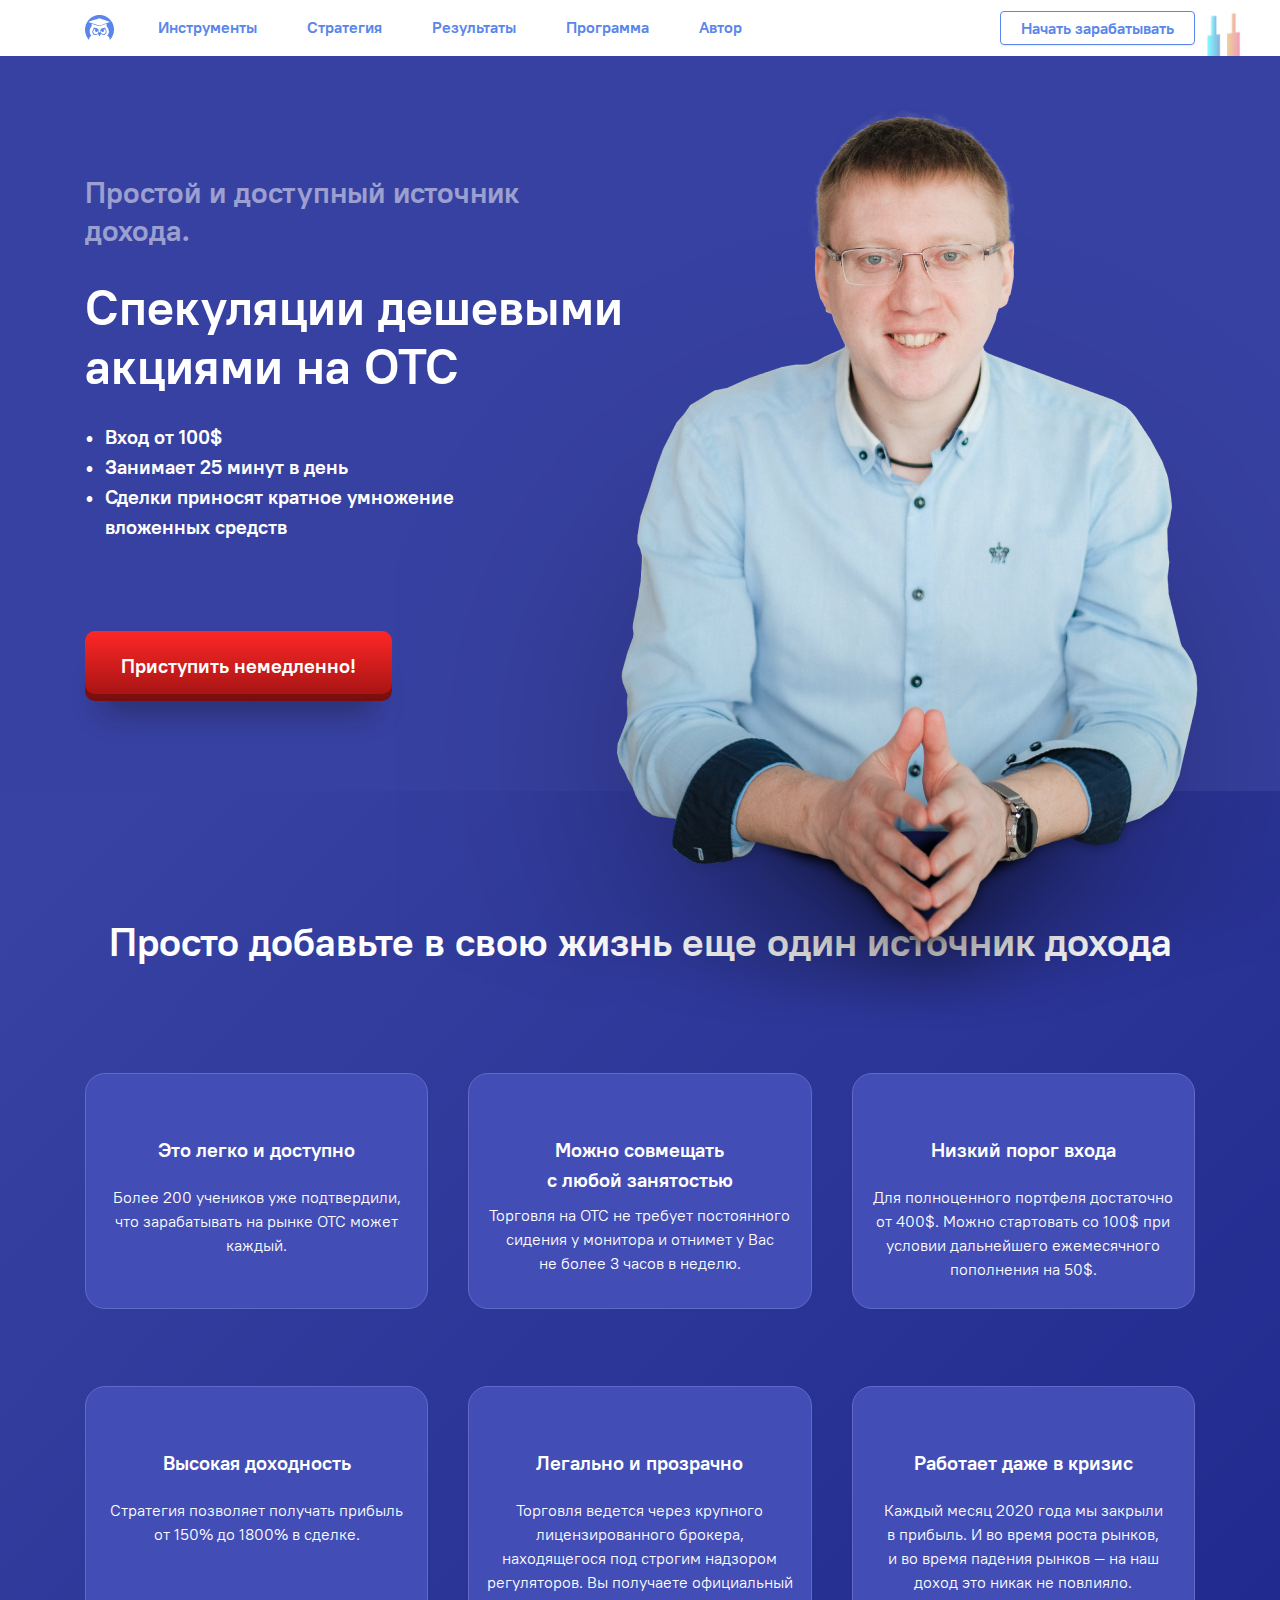
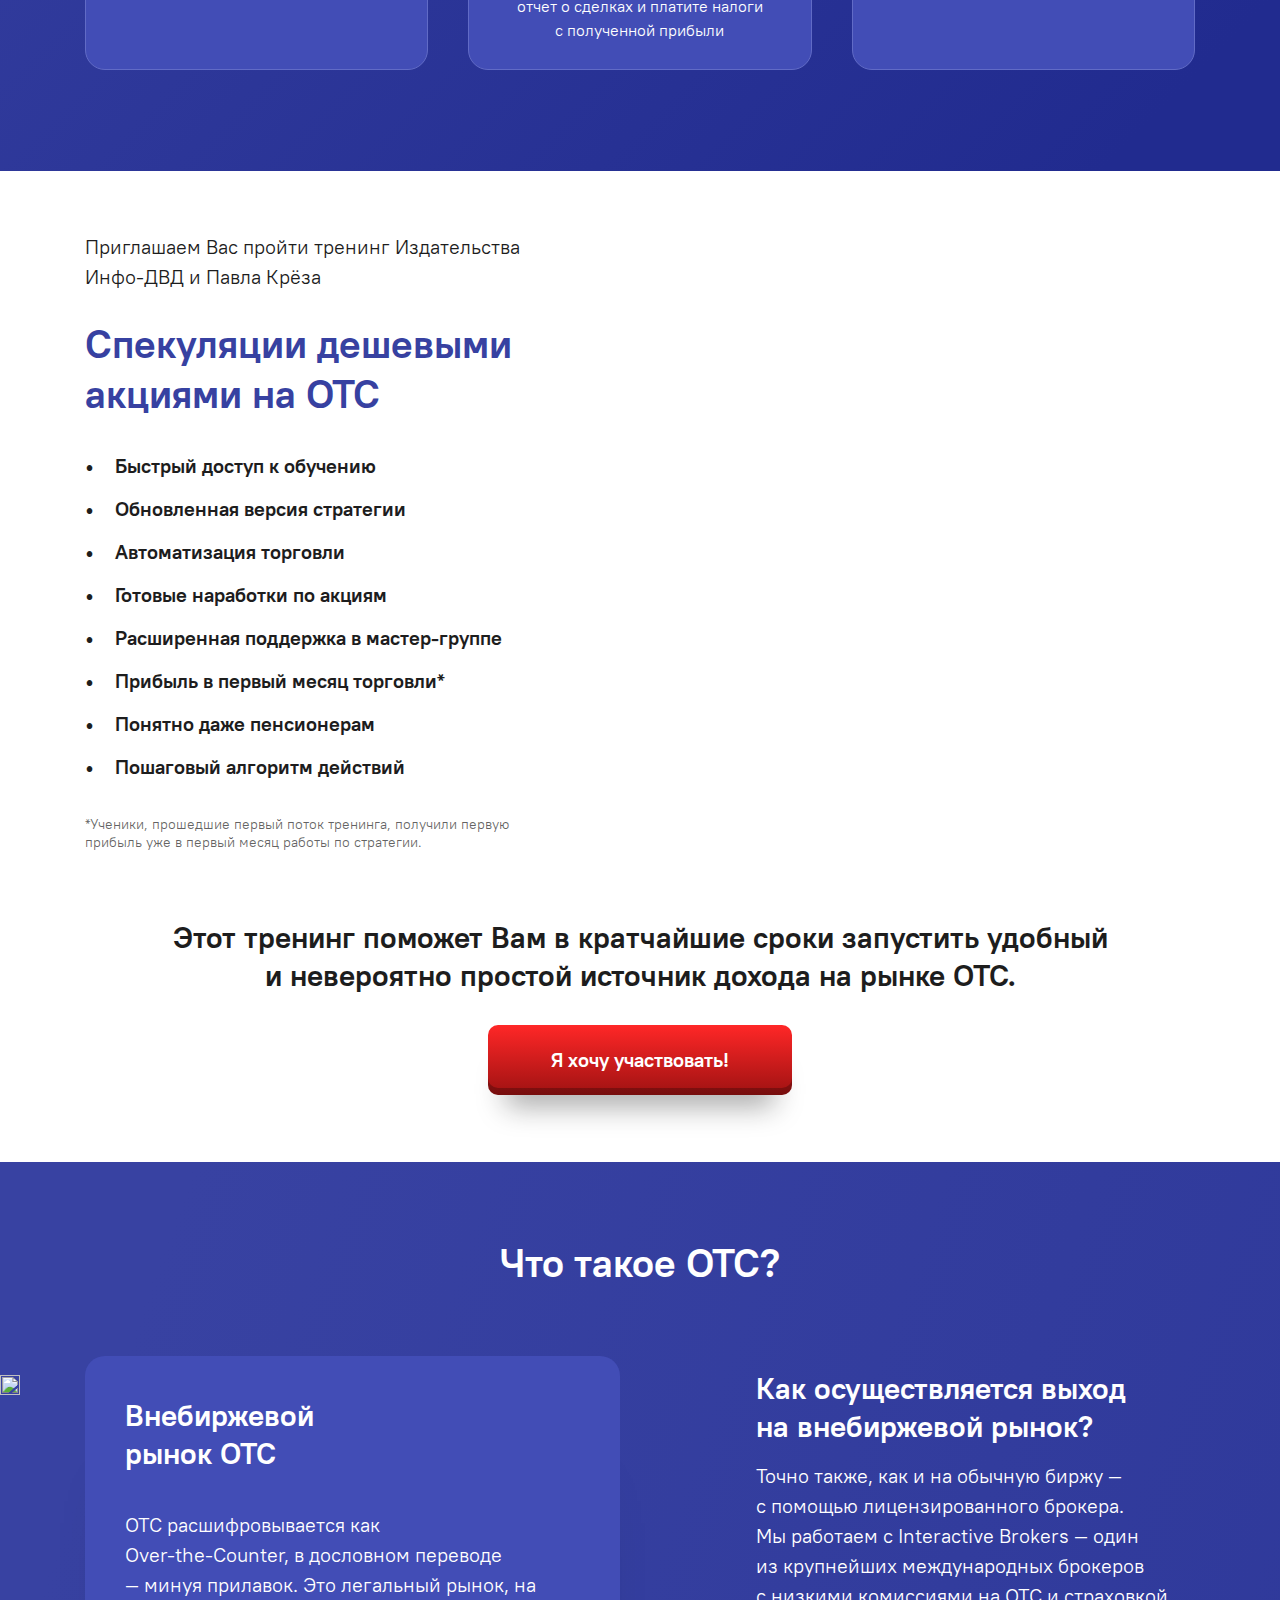
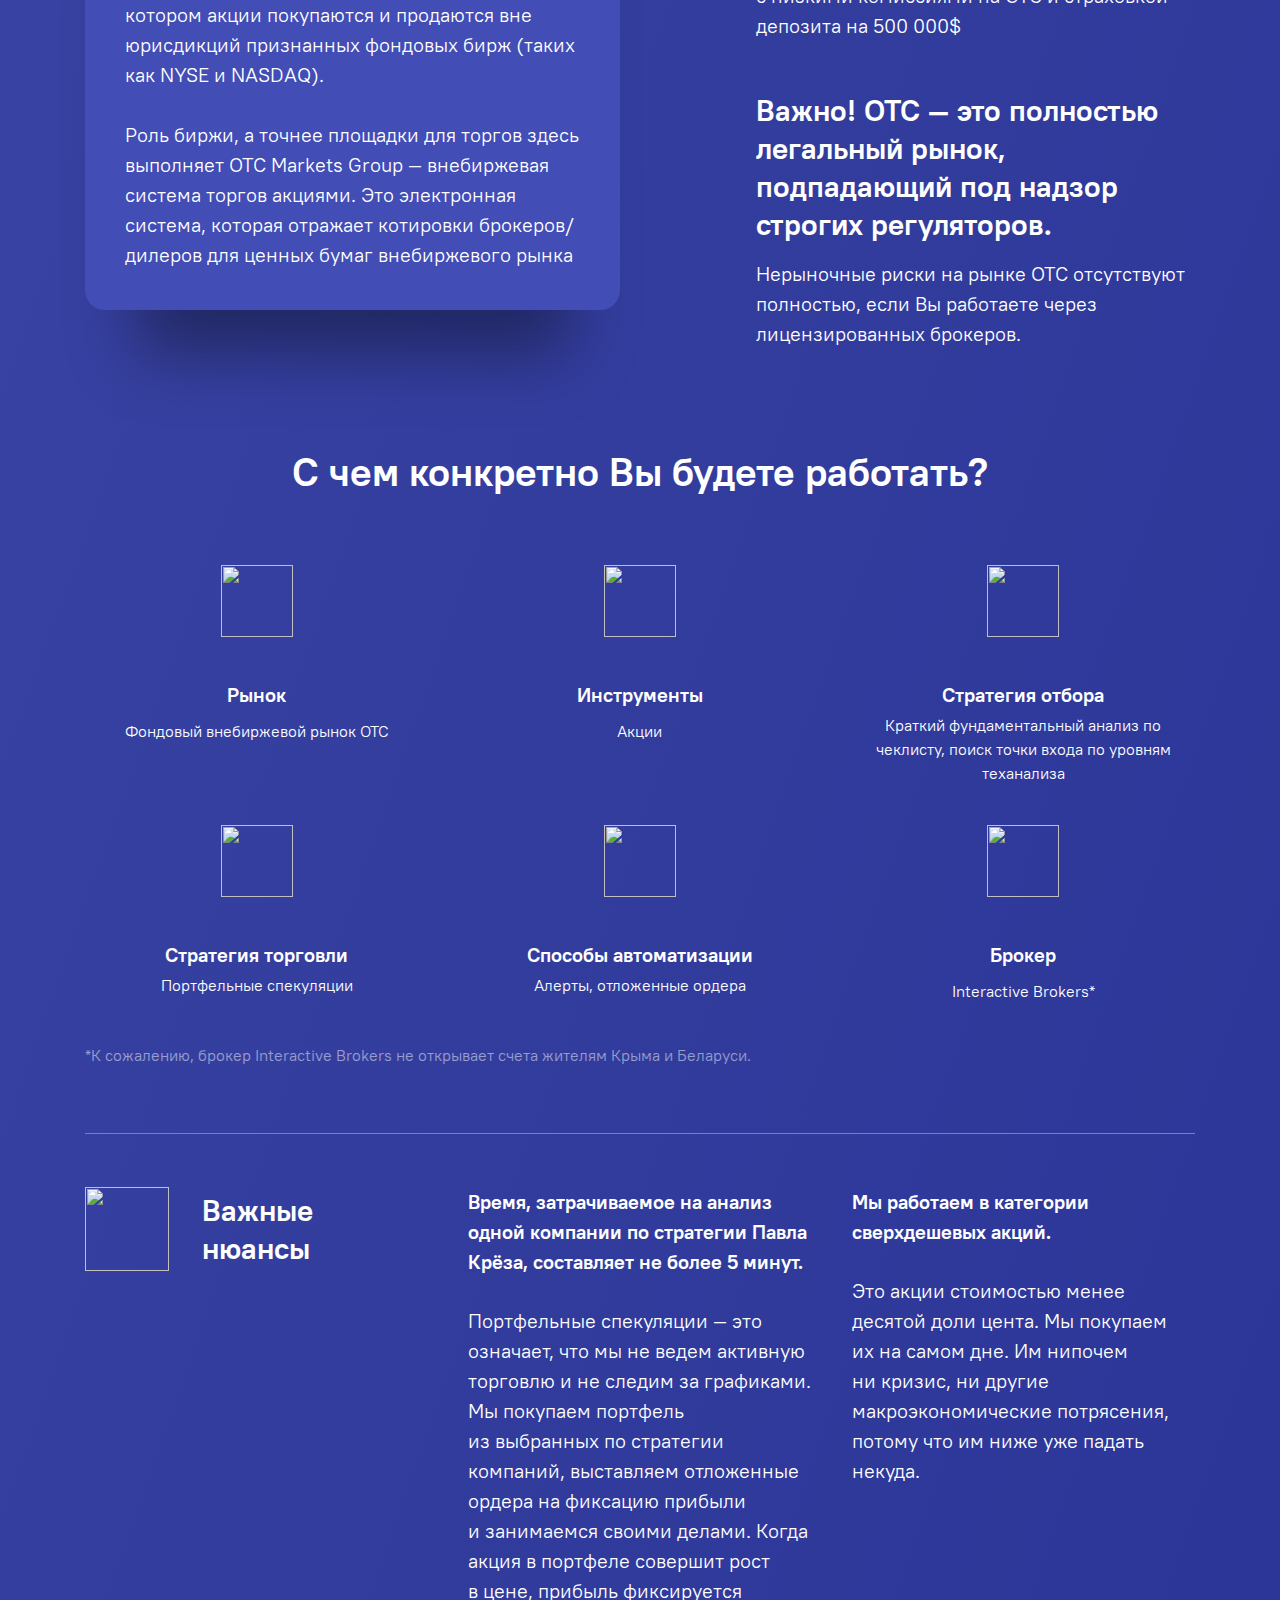
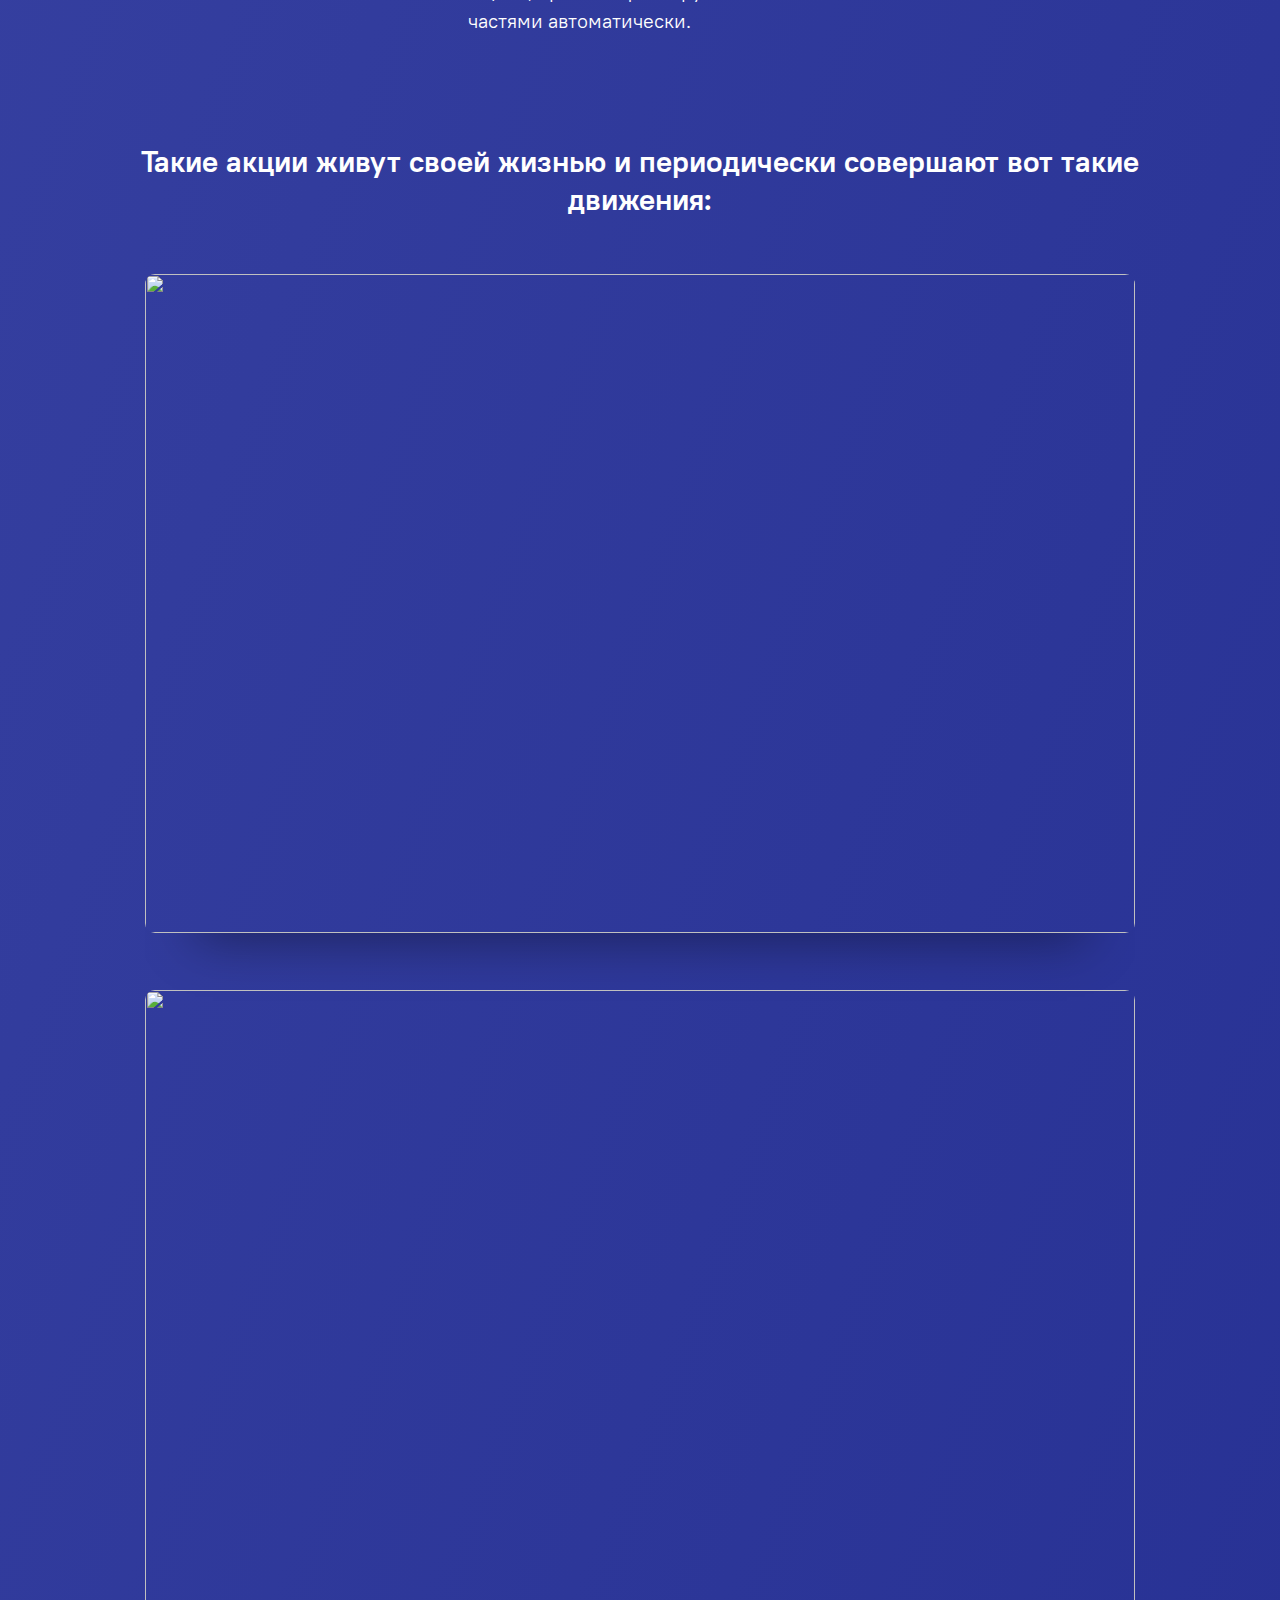
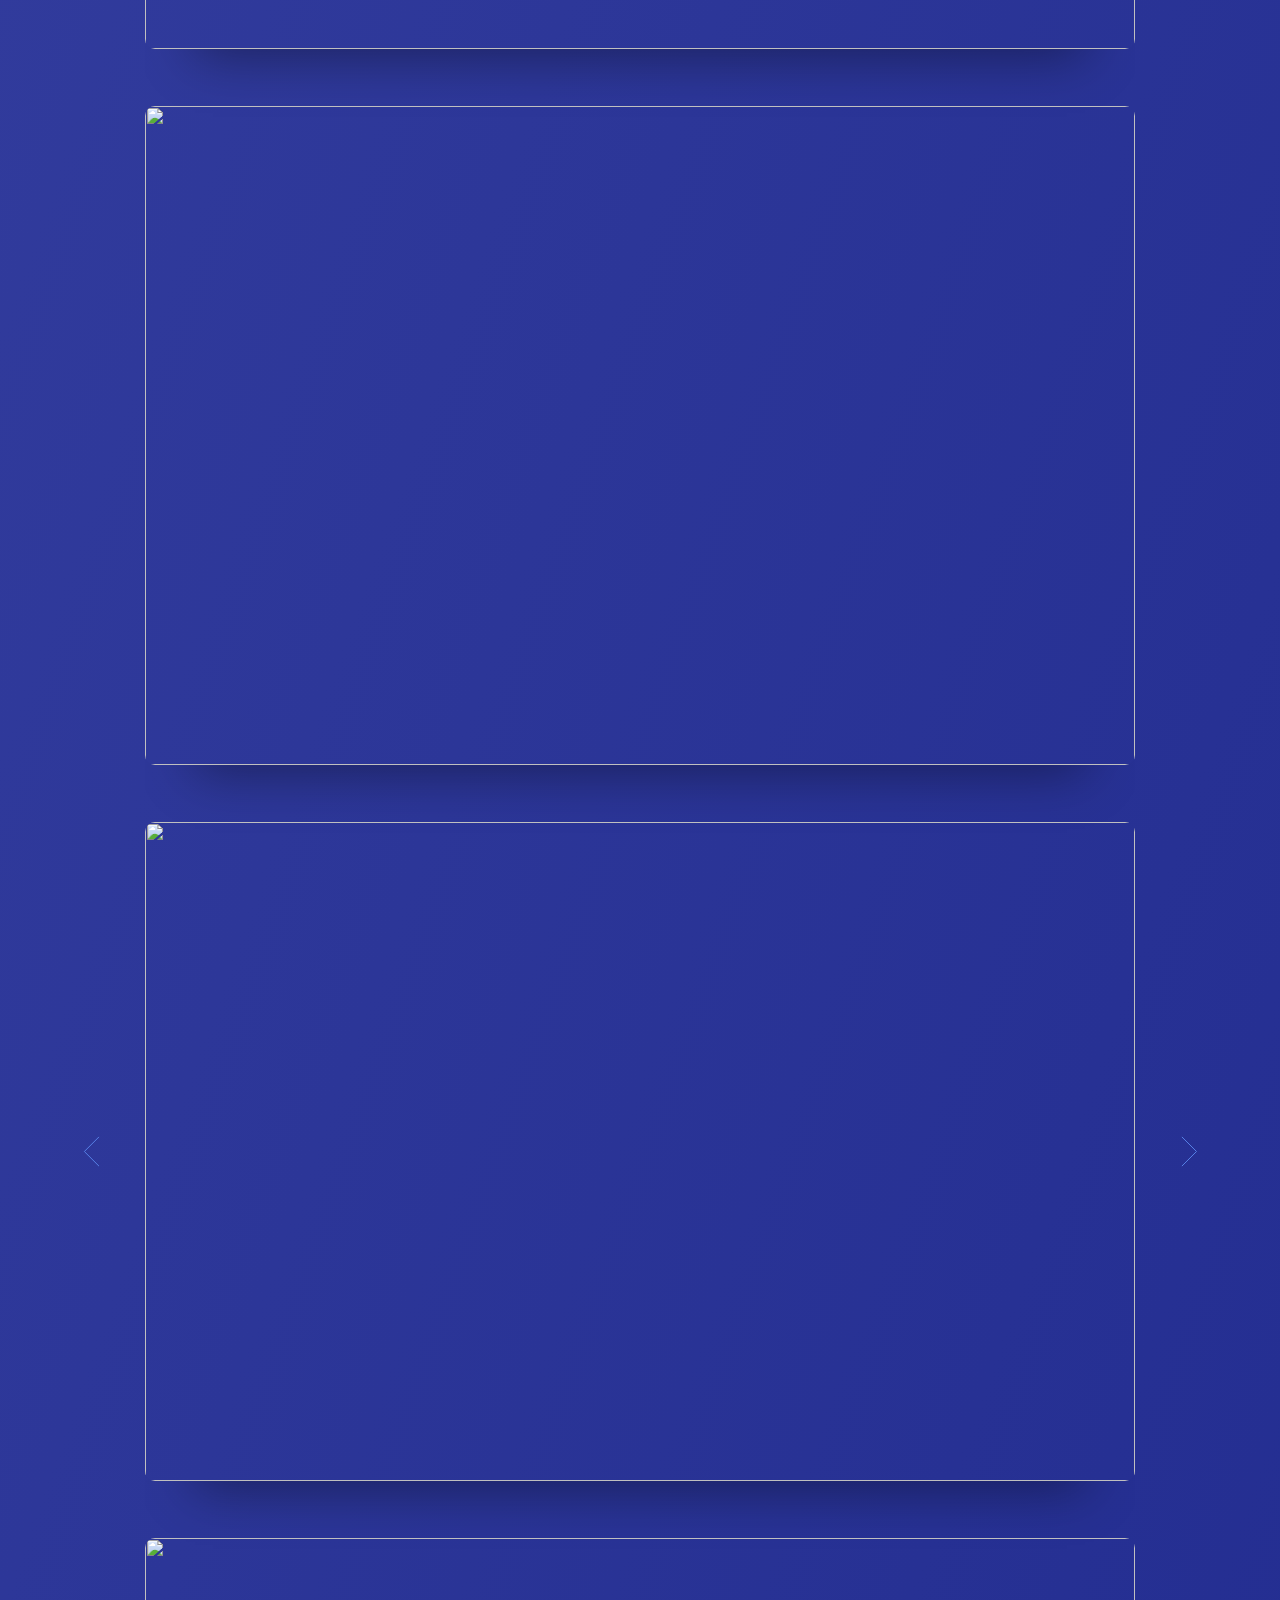
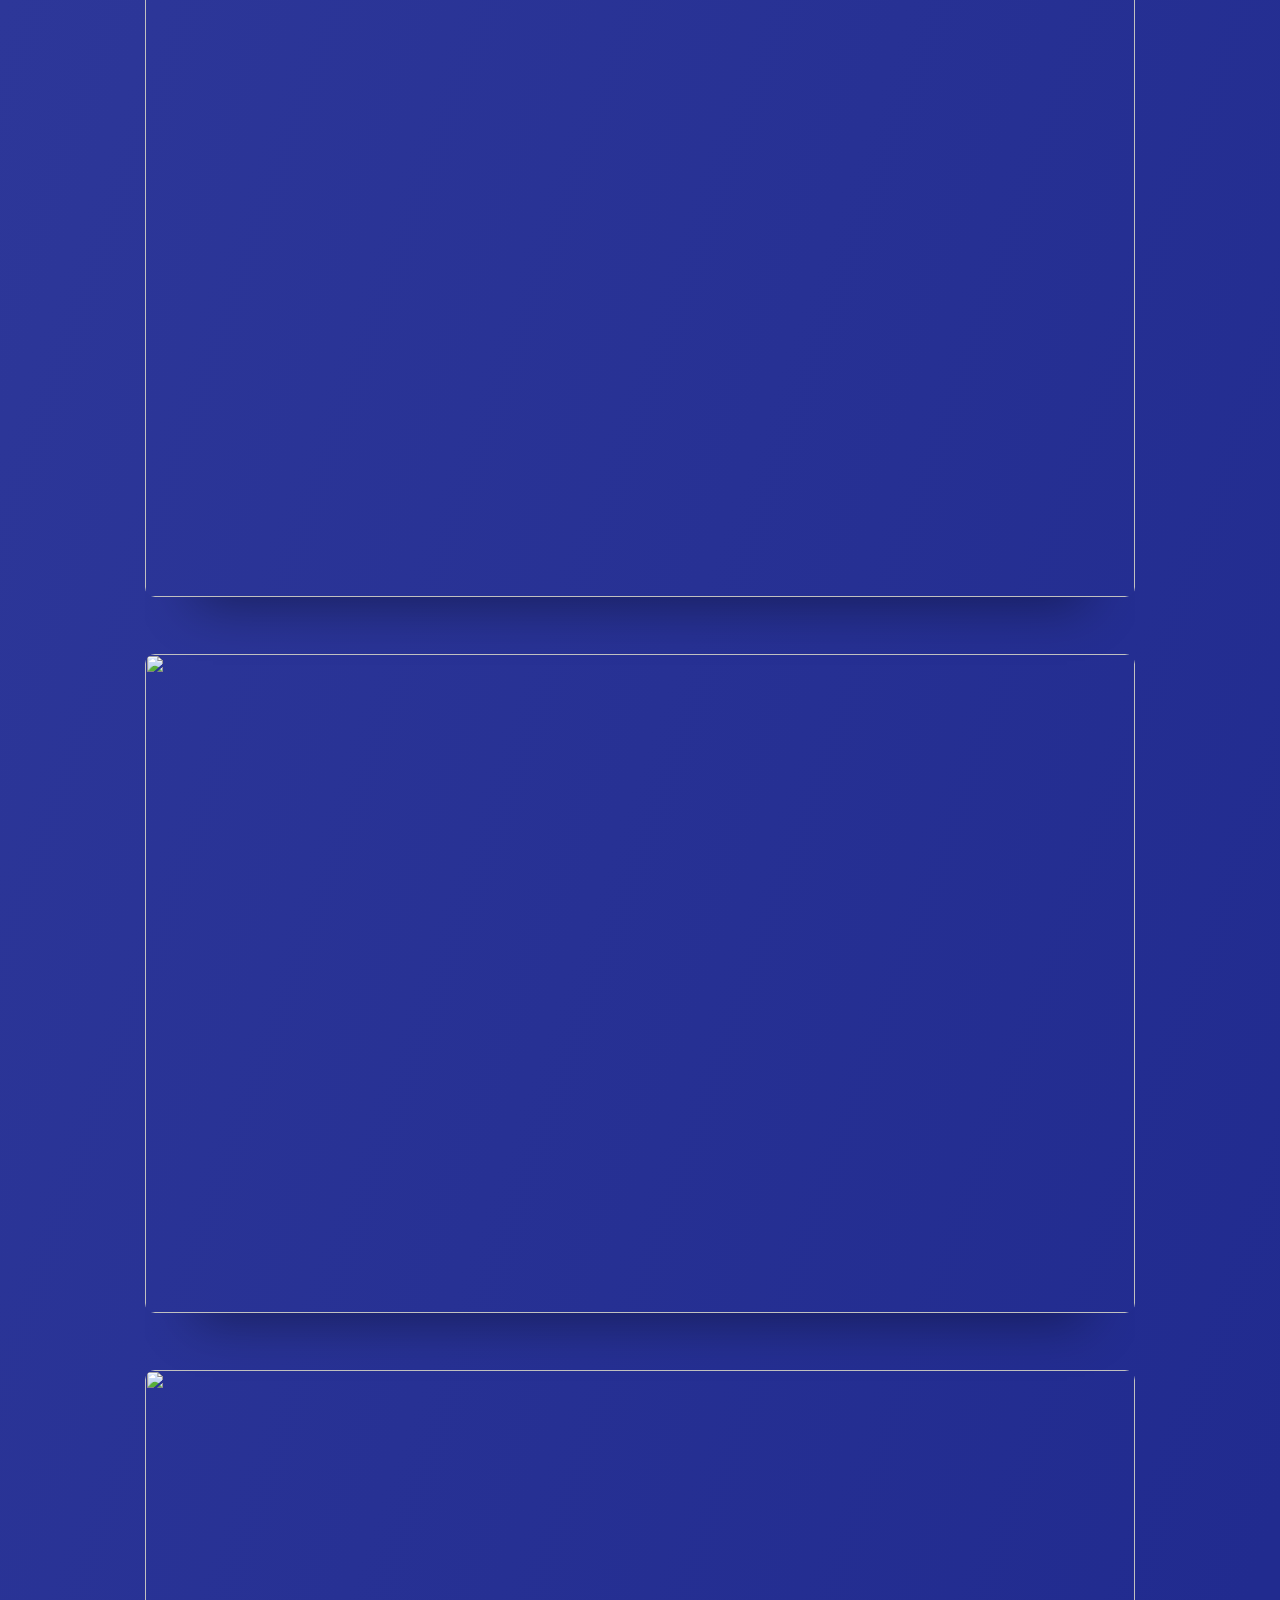
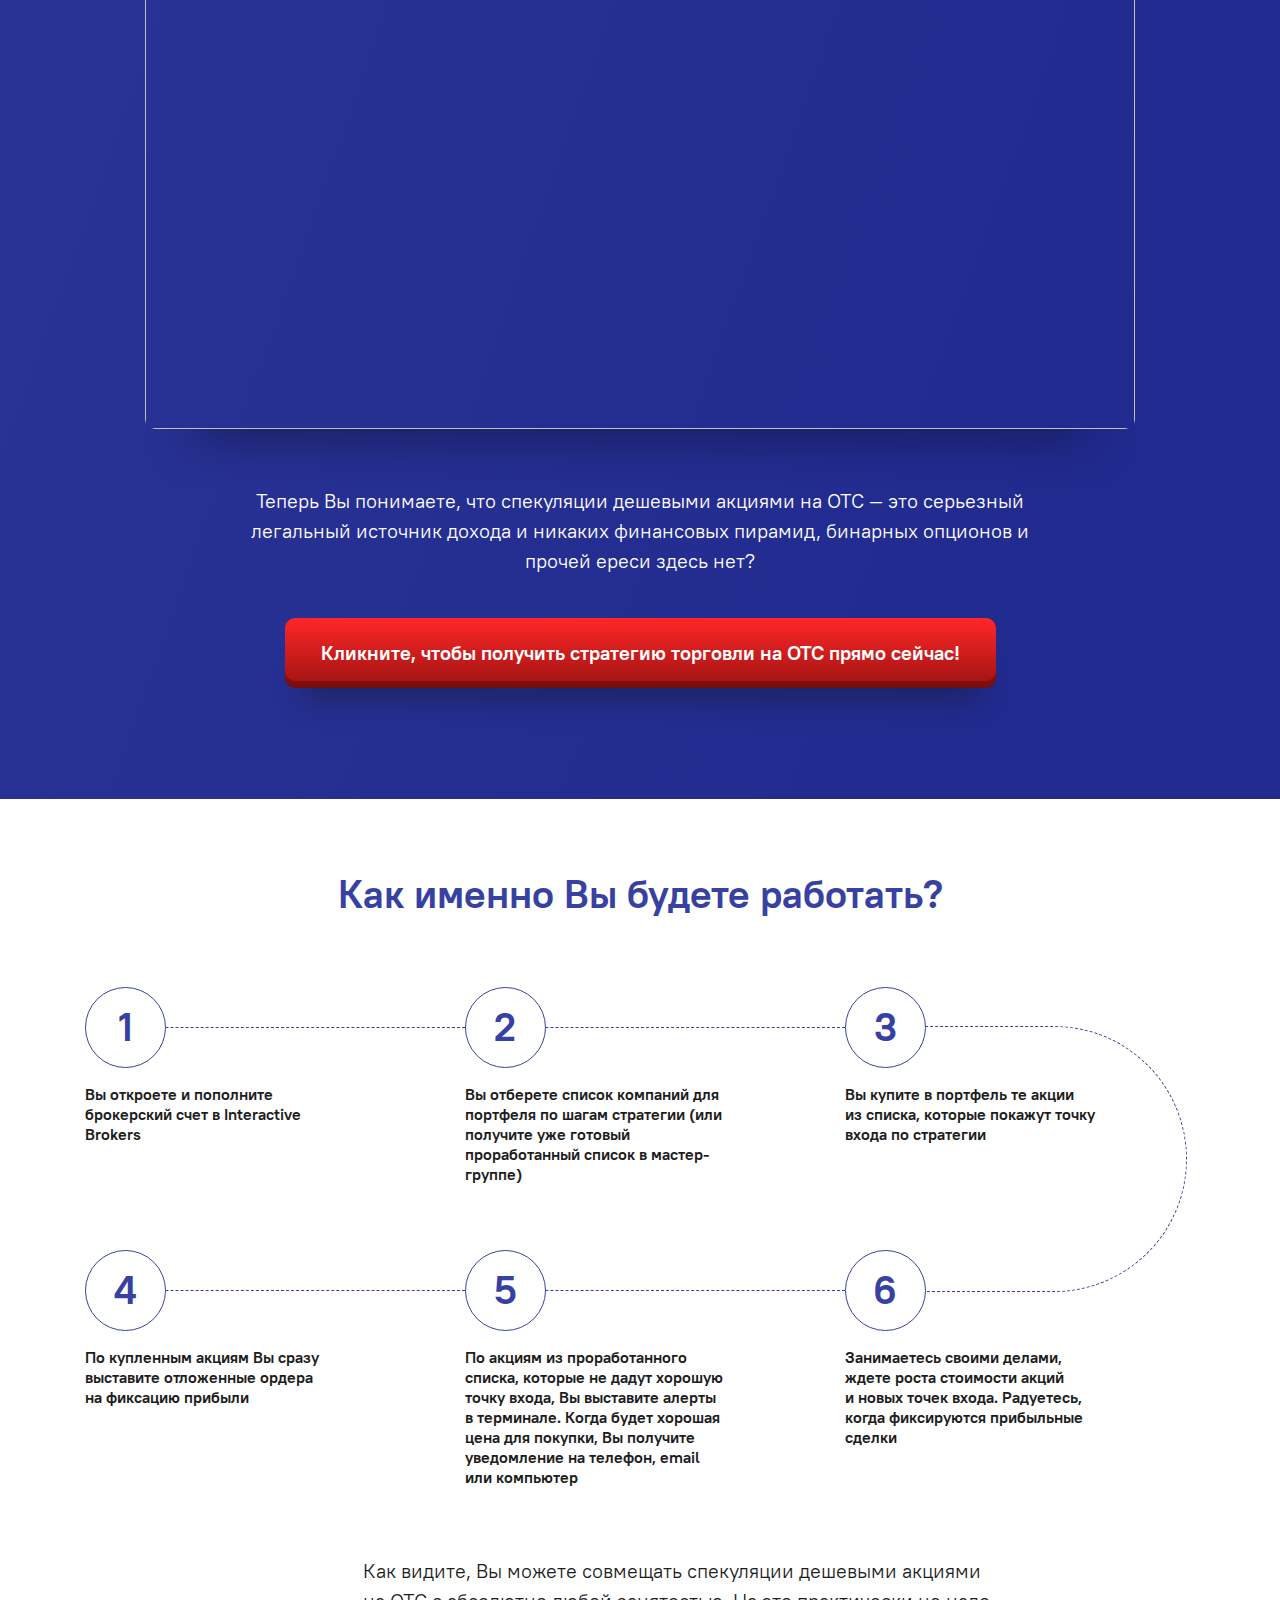
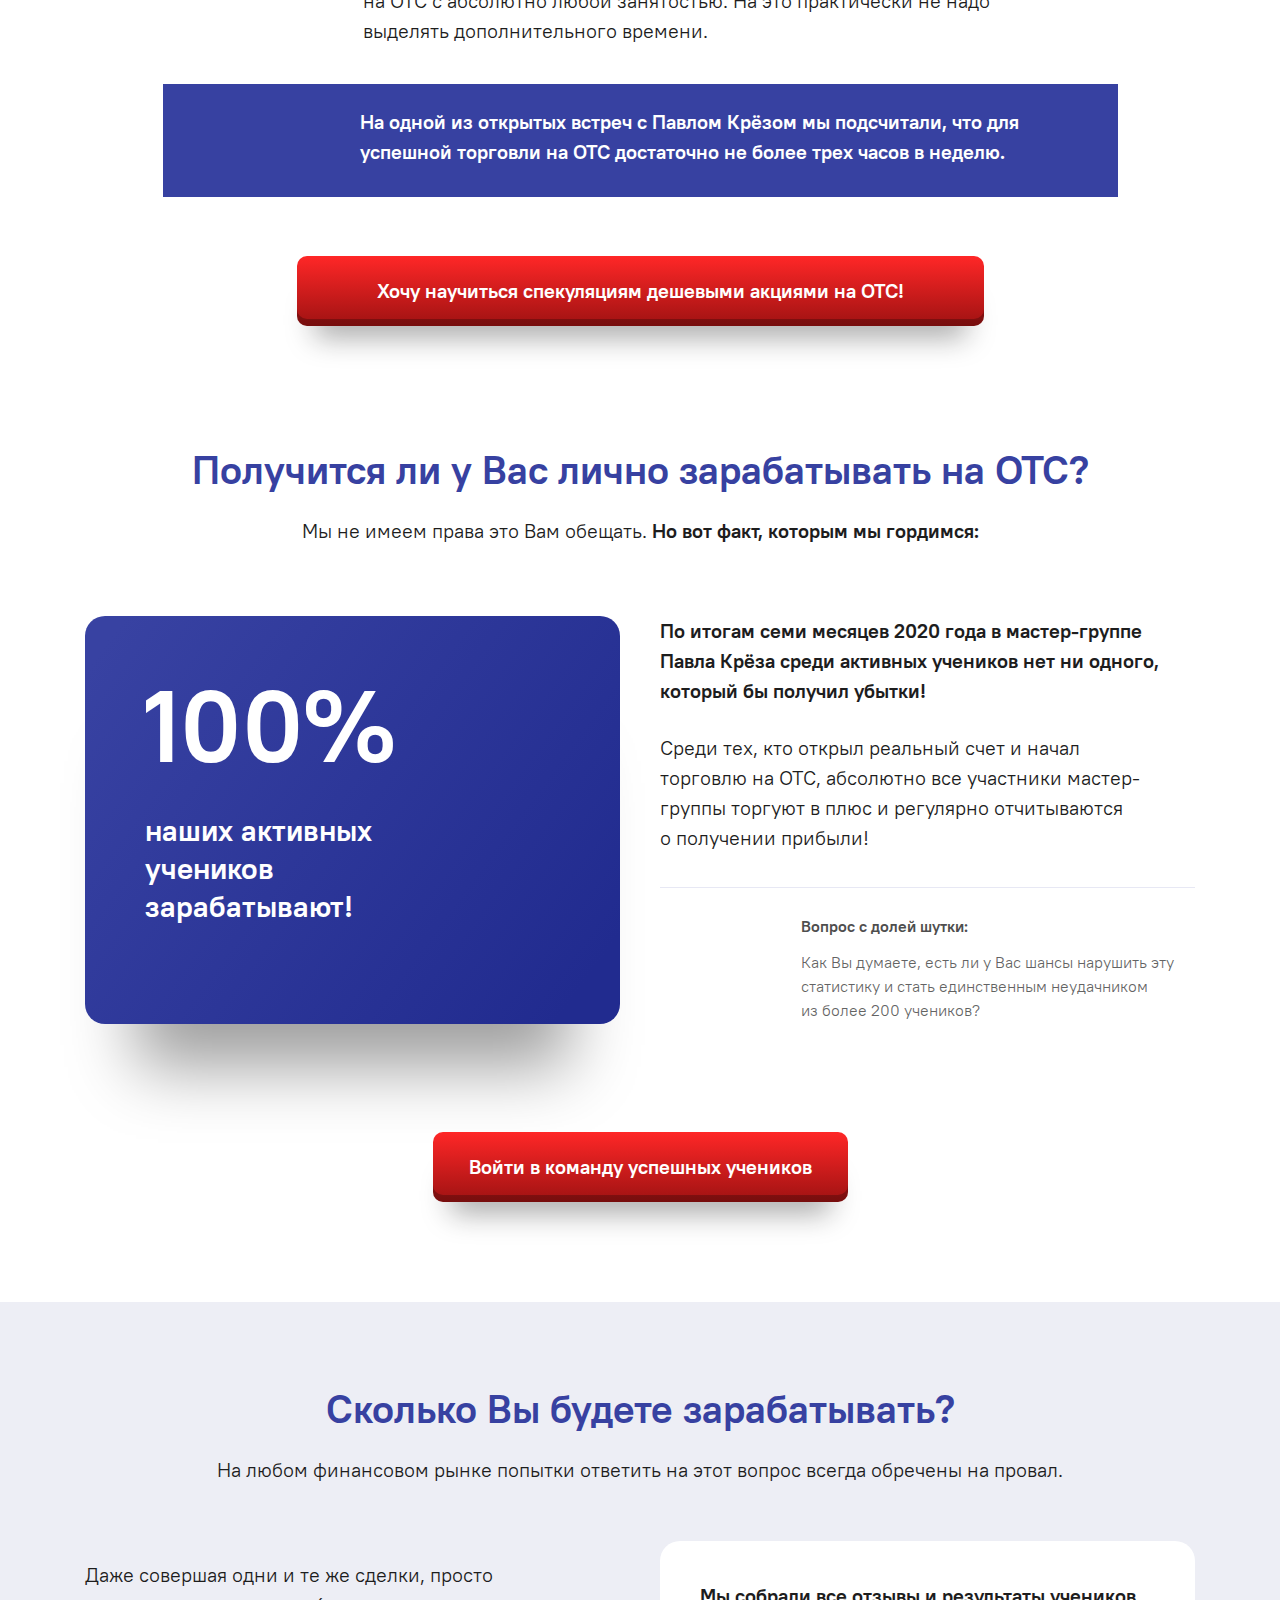
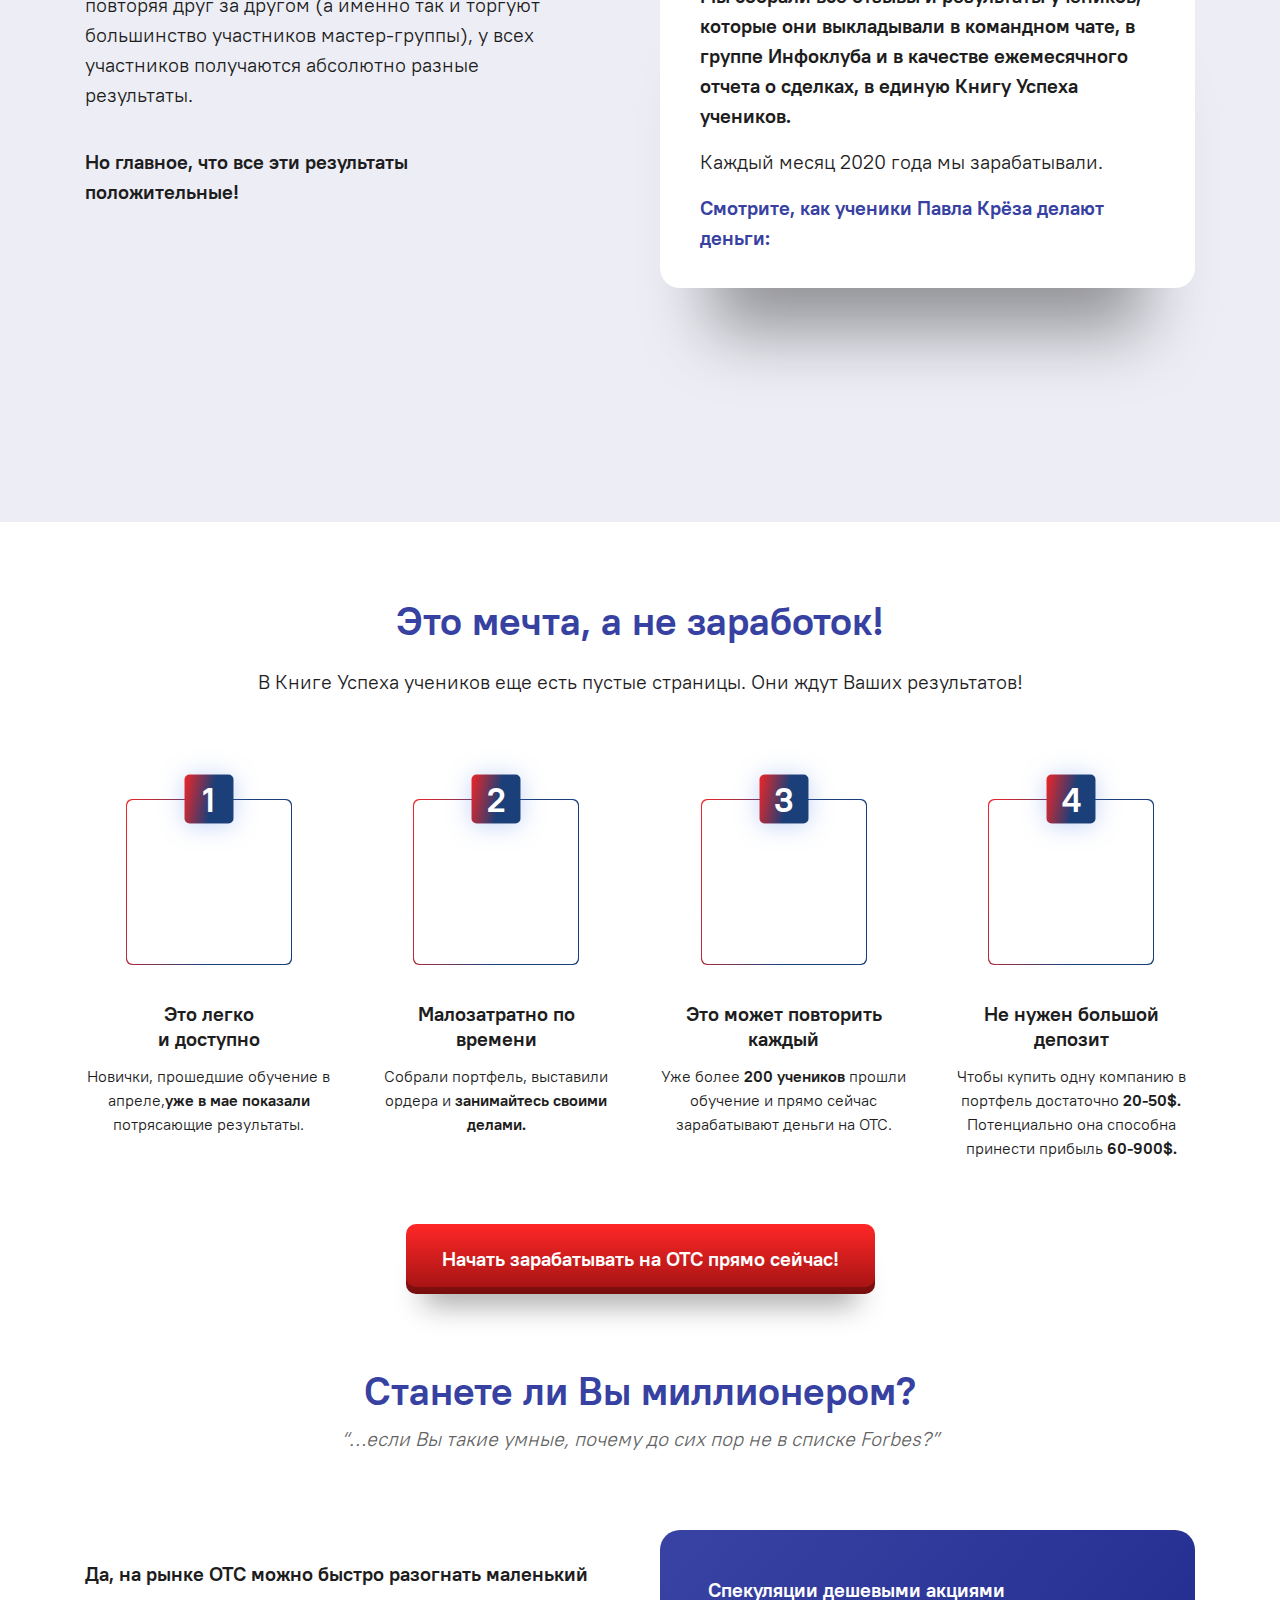
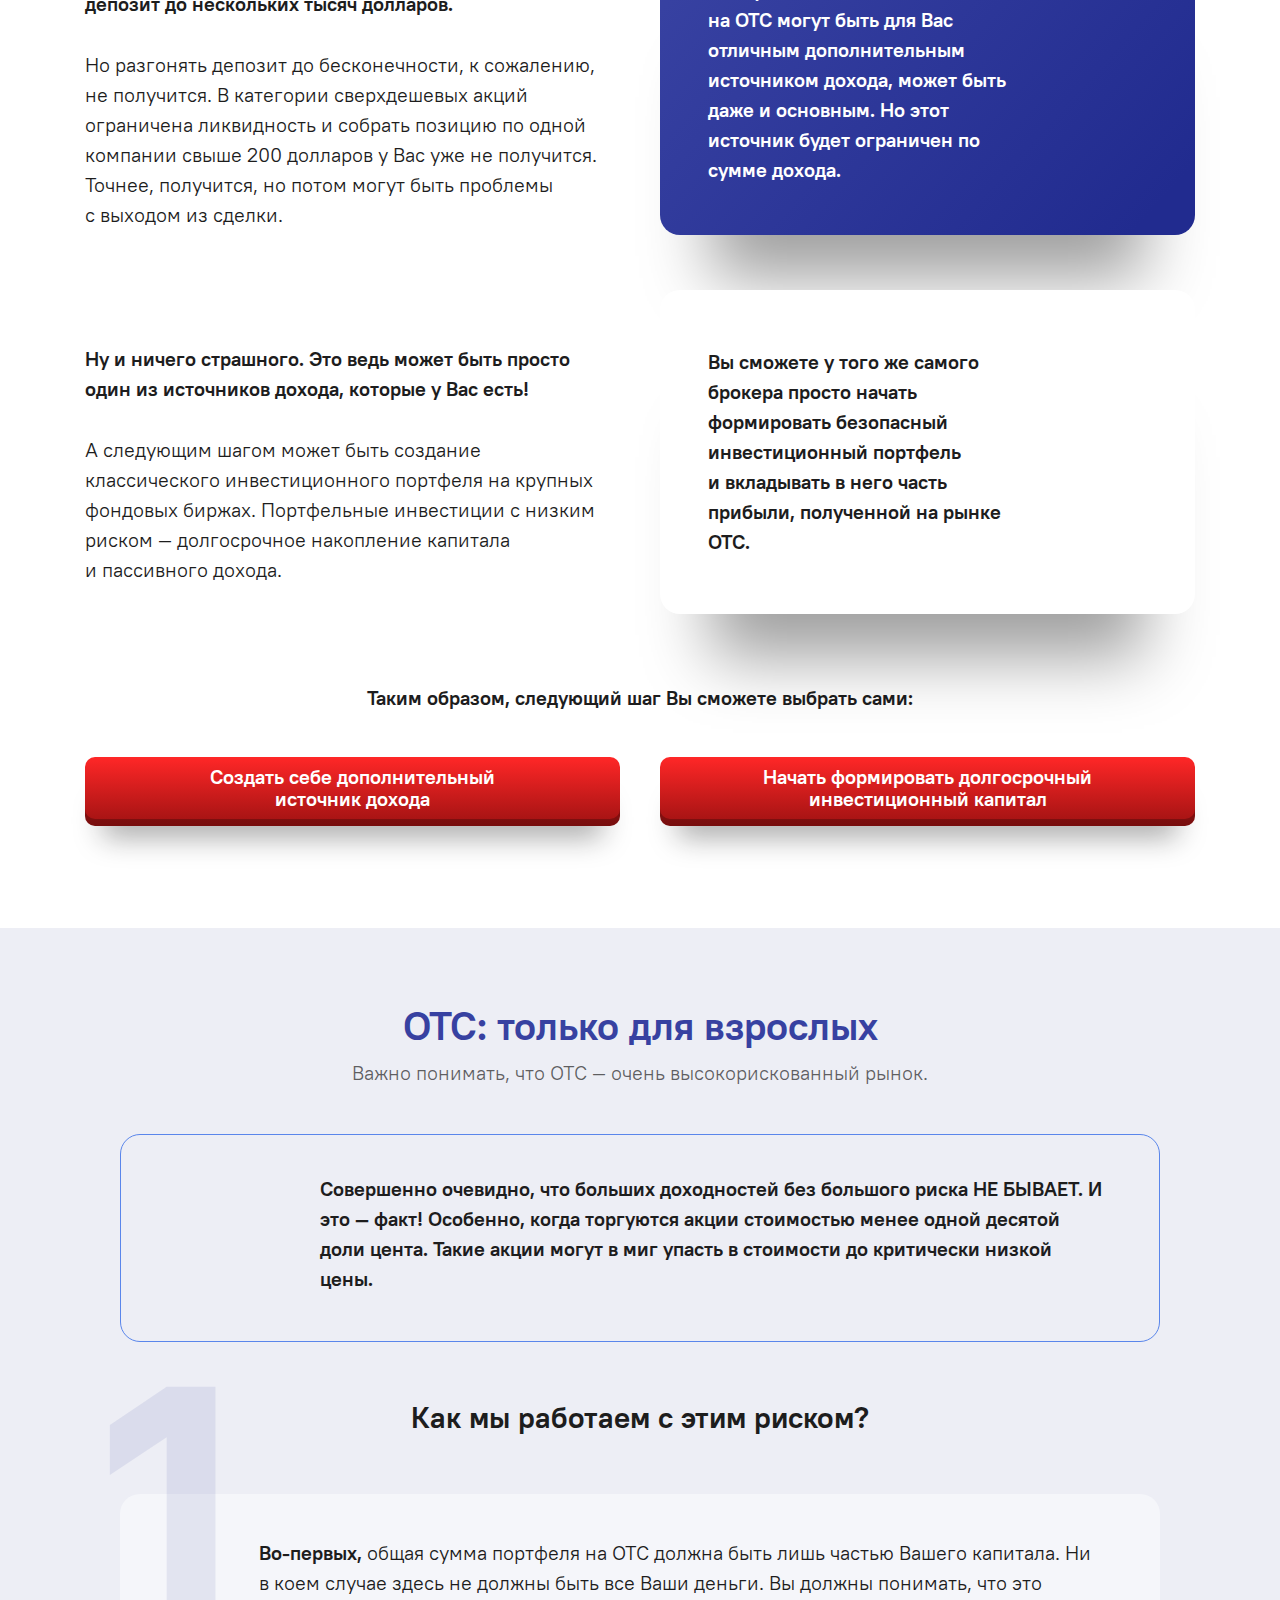
==== commit ac7ce10f: "made all exept btns" ====
--- a/public/index.html
+++ b/public/index.html
@@ -32,15 +32,15 @@
 				</div>
 				<div class="menu-mobile__inner"><a class="menu-mobile__logo" href="/"><img src="img/logo.svg" alt=""/></a>
 					<ul class="menu-mobile__nav" itemscope="itemscope" itemtype="http://schema.org/SiteNavigationElement">
-						<li class="menu-mobile__item" itemprop="item"><a class="menu-mobile__link" href="/" itemprop="url">Инструменты</a>
+						<li class="menu-mobile__item" itemprop="item"><a class="menu-mobile__link" href="#sWhatWith" itemprop="url">Инструменты</a>
 						</li>
-						<li class="menu-mobile__item" itemprop="item"><a class="menu-mobile__link" href="#" itemprop="url">Стратегия</a>
+						<li class="menu-mobile__item" itemprop="item"><a class="menu-mobile__link" href="#sMoves" itemprop="url">Стратегия</a>
 						</li>
-						<li class="menu-mobile__item" itemprop="item"><a class="menu-mobile__link" href="#" itemprop="url">Результаты</a>
+						<li class="menu-mobile__item" itemprop="item"><a class="menu-mobile__link" href="#sAble" itemprop="url">Результаты</a>
 						</li>
-						<li class="menu-mobile__item" itemprop="item"><a class="menu-mobile__link" href="#" itemprop="url">Программа</a>
+						<li class="menu-mobile__item" itemprop="item"><a class="menu-mobile__link" href="#sSpecProgram" itemprop="url">Программа</a>
 						</li>
-						<li class="menu-mobile__item" itemprop="item"><a class="menu-mobile__link" href="#" itemprop="url">Автор</a>
+						<li class="menu-mobile__item" itemprop="item"><a class="menu-mobile__link" href="#sAuthor" itemprop="url">Автор</a>
 						</li>
 					</ul>
 					<div class="text-right"></div>
@@ -59,15 +59,15 @@
 							</div>
 							<div class="col d-none d-lg-block">
 								<ul class="top-nav__nav" itemscope="itemscope" itemtype="http://schema.org/SiteNavigationElement">
-									<li class="top-nav__item" itemprop="item"><a class="top-nav__link" href="/" itemprop="url">Инструменты</a>
+									<li class="top-nav__item" itemprop="item"><a class="top-nav__link" href="#sWhatWith" itemprop="url">Инструменты</a>
 									</li>
-									<li class="top-nav__item" itemprop="item"><a class="top-nav__link" href="#" itemprop="url">Стратегия</a>
+									<li class="top-nav__item" itemprop="item"><a class="top-nav__link" href="#sMoves" itemprop="url">Стратегия</a>
 									</li>
-									<li class="top-nav__item" itemprop="item"><a class="top-nav__link" href="#" itemprop="url">Результаты</a>
+									<li class="top-nav__item" itemprop="item"><a class="top-nav__link" href="#sAble" itemprop="url">Результаты</a>
 									</li>
-									<li class="top-nav__item" itemprop="item"><a class="top-nav__link" href="#" itemprop="url">Программа</a>
+									<li class="top-nav__item" itemprop="item"><a class="top-nav__link" href="#sSpecProgram" itemprop="url">Программа</a>
 									</li>
-									<li class="top-nav__item" itemprop="item"><a class="top-nav__link" href="#" itemprop="url">Автор</a>
+									<li class="top-nav__item" itemprop="item"><a class="top-nav__link" href="#sAuthor" itemprop="url">Автор</a>
 									</li>
 								</ul>
 							</div>
@@ -1716,13 +1716,13 @@
 							</div>
 						</div>
 						<div class="sFAQ__block">
-							<div class="sFAQ__block-header block-header-js">
+							<div class="sFAQ__block-header block-header-js active">
 								<div class="sFAQ__headline">Какой уровень подготовки должен быть у слушателя?
 								</div>
 								<div class="sFAQ__open-btn">
 								</div>
 							</div>
-							<div class="sFAQ__block-content block-content-js">
+							<div class="sFAQ__block-content block-content-js active">
 								<p>Подготовка в&nbsp;сфере трейдинга не&nbsp;нужна, так как тренинг рассчитан на&nbsp;обучение с&nbsp;нуля. От&nbsp;Вас требуется лишь некоторый уровень общей компьютерной грамотности: умение пользоваться браузером, электронной почтой, просматривать видео в&nbsp;YouTube, просматривать сайты и&nbsp;пользоваться онлайн-переводчиком, скачивать и&nbsp;устанавливать программы.</p>
 							</div>
 						</div>
@@ -1782,8 +1782,8 @@
 								</h2>
 							</div>
 							<div class="sGoldenLevel__txt">
-								<p>Издательство Инфо-ДВД в&nbsp;лице основателя Издательства Анатолия Белоусова, директора Издательства Никиты Королева и&nbsp;инфоменеджера Издательства Дениса Абросимова присваивает онлайн-тренингу Павла Крёза &laquo;Спекуляции дешевыми акциями на&nbsp;ОТС&raquo; &laquo;Золотой уровень доверия&raquo;.</p>
-								<p><strong>&laquo;Золотым уровнем доверия&raquo;</strong> помечаются &laquo;классические&raquo; обучающие курсы/программы издательства Инфо-ДВД. &laquo;Золотая метка&raquo; означает, что тема данного курса не&nbsp;вызывает этических нареканий со&nbsp;стороны большинства членов редколлегии Инфо-ДВД, а&nbsp;вероятность положительного результата от&nbsp;обучения/применения данных знаний, методик, программ (при неукоснительном соблюдении всех инструкций автора) находится в&nbsp;районе&nbsp;80%.</p>
+								<p>Издательство Инфо-ДВД в&nbsp;лице основателя Издательства Анатолия Белоусова, директора Издательства Никиты Королева, куратора обучения Дениса Абросимова и&nbsp;автора Романа Романовича присваивает онлайн-тренингу &laquo;Умные инвестиции три-в-одном&raquo; максимальный рейтинг надежности.</p>
+								<p>Это значит, что тема данного курса не&nbsp;вызывает ни&nbsp;малейших этических нареканий со&nbsp;стороны редколлегии Инфо-ДВД, а&nbsp;вероятность положительного результата от&nbsp;обучения/применения данных знаний, методик, программ (при неукоснительном соблюдении всех инструкций автора) близка к&nbsp;100%.</p>
 							</div>
 						</div>
 					</div>
--- a/public/css/main.min.css
+++ b/public/css/main.min.css
@@ -1 +1 @@
-@charset "UTF-8";@font-face{font-family:PT Root UI;font-style:normal;font-weight:700;font-display:block;src:url(../fonts/PTRootUI-Bold.woff2) format("woff2")}@font-face{font-family:PT Root UI;font-style:normal;font-weight:400;font-display:block;src:url(../fonts/PTRootUI-Regular.woff2) format("woff2")}@font-face{font-family:PT Mono;font-style:normal;font-weight:700;font-display:block;src:url(../fonts/ptmonobold.woff2) format("woff2")}@font-face{font-family:PT Mono;font-style:italic;font-weight:400;font-display:block;src:url(../fonts/ptsansitalic.woff2) format("woff2")}.icon{display:inline-block;width:1em;height:1em;fill:currentColor}.icon-basket{font-size:2.4rem;width:.91667em}.icon-checked{font-size:2.5rem;width:1.28em}.icon-chevron-left,.icon-chevron-right{font-size:3.5rem;width:.57143em}.icon-fb,.icon-instagram{font-size:2.4rem;width:1em}.icon-telegram,.icon-viber{font-size:1.6rem;width:1em}.icon-vk{font-size:2.4rem;width:1em}.icon-whatsapp{font-size:1.6rem;width:1em}:root{--bs-blue:#3741a1;--bs-indigo:#6610f2;--bs-purple:#6f42c1;--bs-pink:#d63384;--bs-red:#dc3545;--bs-orange:#f2994a;--bs-yellow:#ffc107;--bs-green:#28a745;--bs-teal:#20c997;--bs-cyan:#17a2b8;--bs-white:#fff;--bs-gray:#6c757d;--bs-gray-dark:#343a40;--bs-primary:#3741a1;--bs-secondary:#424db6;--bs-success:#28a745;--bs-info:#17a2b8;--bs-warning:#f2994a;--bs-danger:#dc3545;--bs-light:#5a86eb;--bs-dark:#343a40;--bs-font-sans-serif:"PT Root UI",system-ui,-apple-system,"Segoe UI",Roboto,"Helvetica Neue",Arial,"Noto Sans",sans-serif,"Apple Color Emoji","Segoe UI Emoji","Segoe UI Symbol","Noto Color Emoji";--bs-font-monospace:"PT Mono",SFMono-Regular,Menlo,Monaco,Consolas,"Liberation Mono","Courier New",monospace;--bs-gradient:linear-gradient(180deg,hsla(0,0%,100%,0.15),hsla(0,0%,100%,0))}*,:after,:before{-webkit-box-sizing:border-box;-moz-box-sizing:border-box;box-sizing:border-box}body{margin:0;font-family:var(--bs-font-sans-serif);font-size:1rem;font-weight:400;line-height:1.5;color:#1d1d1d;background-color:#fff;-webkit-text-size-adjust:100%;-webkit-tap-highlight-color:rgba(0,0,0,0)}[tabindex="-1"]:focus:not(:focus-visible){outline:0!important}hr{margin:1rem 0;color:inherit;background-color:currentColor;border:0;opacity:.25}hr:not([size]){height:1px}.form-cont__form-title,.h1,.h2,.h3,.h4,.h5,.h6,.sAuthor__credo,.sAuthor li,.sAuthor p,.sBecome__numb,.sPublicTransactions p,.sReadySource__team,.sReadySource__text,.sReadySource p,h1,h2,h3,h4,h5,h6{margin-top:0;margin-bottom:.5rem;font-weight:400;line-height:1.5}.h1,h1{font-size:-webkit-calc(1.4375rem + 2.25vw);font-size:-moz-calc(1.4375rem + 2.25vw);font-size:calc(1.4375rem + 2.25vw)}.h2,.sBecome__numb,h2{font-size:-webkit-calc(1.375rem + 1.5vw);font-size:-moz-calc(1.375rem + 1.5vw);font-size:calc(1.375rem + 1.5vw)}.h3,h3{font-size:-webkit-calc(1.3rem + .6vw);font-size:-moz-calc(1.3rem + .6vw);font-size:calc(1.3rem + .6vw)}.form-cont__form-title,.h4,h4{font-size:-webkit-calc(1.3125rem + .75vw);font-size:-moz-calc(1.3125rem + .75vw);font-size:calc(1.3125rem + .75vw)}.h5,.sAuthor__credo,.sAuthor li,.sAuthor p,.sPublicTransactions p,.sReadySource__team,.sReadySource__text,.sReadySource p,h5{font-size:1.25rem}.h6,h6{font-size:1rem}p{margin-top:0;margin-bottom:1rem}abbr[data-original-title],abbr[title]{text-decoration:underline;-webkit-text-decoration:underline dotted;-moz-text-decoration:underline dotted;text-decoration:underline dotted;cursor:help;-webkit-text-decoration-skip-ink:none;text-decoration-skip-ink:none}address{margin-bottom:1rem;font-style:normal;line-height:inherit}ol,ul{padding-left:2rem}dl,ol,ul{margin-top:0;margin-bottom:1rem}ol ol,ol ul,ul ol,ul ul{margin-bottom:0}dt{font-weight:700}dd{margin-bottom:.5rem;margin-left:0}blockquote{margin:0 0 1rem}b,strong{font-weight:bolder}.small,small{font-size:.875em}.mark,mark{padding:.2em;background-color:#fcf8e3}sub,sup{position:relative;font-size:.75em;line-height:0;vertical-align:baseline}sub{bottom:-.25em}sup{top:-.5em}a{color:#3741a1;text-decoration:none}a:hover{color:#242a68}a:not([href]):not([class]),a:not([href]):not([class]):hover{color:inherit;text-decoration:none}code,kbd,pre,samp{font-family:var(--bs-font-monospace);font-size:1em}pre{display:block;margin-top:0;margin-bottom:1rem;overflow:auto;font-size:.875em;-ms-overflow-style:scrollbar}pre code{font-size:inherit;color:inherit;word-break:normal}code{font-size:.875em;color:#d63384;word-wrap:break-word}a>code{color:inherit}kbd{padding:.2rem .4rem;font-size:.875em;color:#fff;background-color:#212529;-webkit-border-radius:.2rem;-moz-border-radius:.2rem;border-radius:.2rem}kbd kbd{padding:0;font-size:1em;font-weight:700}figure{margin:0 0 1rem}img,svg{vertical-align:middle}table{caption-side:bottom;border-collapse:collapse}caption{padding-top:.5rem;padding-bottom:.5rem;color:#6c757d;text-align:left}th{text-align:inherit;text-align:-webkit-match-parent}tbody,td,tfoot,th,thead,tr{border:0 solid;border-color:inherit}label{display:inline-block}button{-webkit-border-radius:0;-moz-border-radius:0;border-radius:0}button:focus{outline:1px dotted;outline:5px auto -webkit-focus-ring-color}button,input,optgroup,select,textarea{margin:0;font-family:inherit;font-size:inherit;line-height:inherit}button,input{overflow:visible}button,select{text-transform:none}[role=button]{cursor:pointer}select{word-wrap:normal}[list]::-webkit-calendar-picker-indicator{display:none}[type=button],[type=reset],[type=submit],button{-webkit-appearance:button}[type=button]:not(:disabled),[type=reset]:not(:disabled),[type=submit]:not(:disabled),button:not(:disabled){cursor:pointer}::-moz-focus-inner{padding:0;border-style:none}textarea{resize:vertical}fieldset{min-width:0;padding:0;margin:0;border:0}legend{float:left;width:100%;padding:0;margin-bottom:.5rem;font-size:-webkit-calc(1.275rem + .3vw);font-size:-moz-calc(1.275rem + .3vw);font-size:calc(1.275rem + .3vw);line-height:inherit;white-space:normal}legend+*{clear:left}::-webkit-datetime-edit-day-field,::-webkit-datetime-edit-fields-wrapper,::-webkit-datetime-edit-hour-field,::-webkit-datetime-edit-minute,::-webkit-datetime-edit-month-field,::-webkit-datetime-edit-text,::-webkit-datetime-edit-year-field{padding:0}::-webkit-inner-spin-button{height:auto}[type=search]{outline-offset:-2px;-webkit-appearance:textfield}::-webkit-search-decoration{-webkit-appearance:none}::-webkit-color-swatch-wrapper{padding:0}::-webkit-file-upload-button{font:inherit;-webkit-appearance:button}output{display:inline-block}iframe{border:0}summary{display:list-item;cursor:pointer}progress{vertical-align:baseline}[hidden]{display:none!important}.lead{font-size:1.25rem;font-weight:300}.display-1{font-size:-webkit-calc(1.625rem + 4.5vw);font-size:-moz-calc(1.625rem + 4.5vw);font-size:calc(1.625rem + 4.5vw)}.display-1,.display-2{font-weight:300;line-height:1.5}.display-2{font-size:-webkit-calc(1.575rem + 3.9vw);font-size:-moz-calc(1.575rem + 3.9vw);font-size:calc(1.575rem + 3.9vw)}.display-3{font-size:-webkit-calc(1.525rem + 3.3vw);font-size:-moz-calc(1.525rem + 3.3vw);font-size:calc(1.525rem + 3.3vw)}.display-3,.display-4{font-weight:300;line-height:1.5}.display-4{font-size:-webkit-calc(1.475rem + 2.7vw);font-size:-moz-calc(1.475rem + 2.7vw);font-size:calc(1.475rem + 2.7vw)}.display-5{font-size:-webkit-calc(1.425rem + 2.1vw);font-size:-moz-calc(1.425rem + 2.1vw);font-size:calc(1.425rem + 2.1vw)}.display-5,.display-6{font-weight:300;line-height:1.5}.display-6{font-size:-webkit-calc(1.375rem + 1.5vw);font-size:-moz-calc(1.375rem + 1.5vw);font-size:calc(1.375rem + 1.5vw)}.list-inline,.list-unstyled{padding-left:0;list-style:none}.list-inline-item{display:inline-block}.list-inline-item:not(:last-child){margin-right:.5rem}.initialism{font-size:.875em;text-transform:uppercase}.blockquote{margin-bottom:1rem;font-size:1.25rem}.blockquote>:last-child{margin-bottom:0}.blockquote-footer{margin-top:-1rem;margin-bottom:1rem;font-size:.875em;color:#6c757d}.blockquote-footer:before{content:"\2014\00A0"}.container,.container-fluid,.container-lg,.container-md,.container-sm,.container-xl,.container-xxl{width:100%;padding-right:15px;padding-left:15px;margin-right:auto;margin-left:auto}.row{--bs-gutter-x:30px;--bs-gutter-y:0;display:-webkit-box;display:-webkit-flex;display:-moz-box;display:-ms-flexbox;display:flex;-webkit-box-flex:1;-webkit-flex:1 0 100%;-moz-box-flex:1;-ms-flex:1 0 100%;flex:1 0 100%;-webkit-flex-wrap:wrap;-ms-flex-wrap:wrap;flex-wrap:wrap;margin-top:calc(var(--bs-gutter-y)*-1);margin-right:calc(var(--bs-gutter-x)/-2);margin-left:calc(var(--bs-gutter-x)/-2)}.row>*{-webkit-flex-shrink:0;-ms-flex-negative:0;flex-shrink:0;width:100%;max-width:100%;padding-right:calc(var(--bs-gutter-x)/2);padding-left:calc(var(--bs-gutter-x)/2);margin-top:var(--bs-gutter-y)}.col{-webkit-box-flex:1;-webkit-flex:1 0 0%;-moz-box-flex:1;-ms-flex:1 0 0%;flex:1 0 0%}.col-auto,.row-cols-auto>*{width:auto}.col-1,.col-auto,.row-cols-auto>*{-webkit-box-flex:0;-webkit-flex:0 0 auto;-moz-box-flex:0;-ms-flex:0 0 auto;flex:0 0 auto}.col-1{width:8.33333%}.col-2{width:16.66667%}.col-2,.col-3{-webkit-box-flex:0;-webkit-flex:0 0 auto;-moz-box-flex:0;-ms-flex:0 0 auto;flex:0 0 auto}.col-3{width:25%}.col-4{width:33.33333%}.col-4,.col-5{-webkit-box-flex:0;-webkit-flex:0 0 auto;-moz-box-flex:0;-ms-flex:0 0 auto;flex:0 0 auto}.col-5{width:41.66667%}.col-6{width:50%}.col-6,.col-7{-webkit-box-flex:0;-webkit-flex:0 0 auto;-moz-box-flex:0;-ms-flex:0 0 auto;flex:0 0 auto}.col-7{width:58.33333%}.col-8{width:66.66667%}.col-8,.col-9{-webkit-box-flex:0;-webkit-flex:0 0 auto;-moz-box-flex:0;-ms-flex:0 0 auto;flex:0 0 auto}.col-9{width:75%}.col-10{width:83.33333%}.col-10,.col-11{-webkit-box-flex:0;-webkit-flex:0 0 auto;-moz-box-flex:0;-ms-flex:0 0 auto;flex:0 0 auto}.col-11{width:91.66667%}.col-12{-webkit-box-flex:0;-webkit-flex:0 0 auto;-moz-box-flex:0;-ms-flex:0 0 auto;flex:0 0 auto;width:100%}.offset-1{margin-left:8.33333%}.offset-2{margin-left:16.66667%}.offset-3{margin-left:25%}.offset-4{margin-left:33.33333%}.offset-5{margin-left:41.66667%}.offset-6{margin-left:50%}.offset-7{margin-left:58.33333%}.offset-8{margin-left:66.66667%}.offset-9{margin-left:75%}.offset-10{margin-left:83.33333%}.offset-11{margin-left:91.66667%}.g-0,.gx-0{--bs-gutter-x:0}.g-0,.gy-0{--bs-gutter-y:0}.g-1,.gx-1{--bs-gutter-x:0.25rem}.g-1,.gy-1{--bs-gutter-y:0.25rem}.g-2,.gx-2{--bs-gutter-x:0.5rem}.g-2,.gy-2{--bs-gutter-y:0.5rem}.g-3,.gx-3{--bs-gutter-x:1rem}.g-3,.gy-3{--bs-gutter-y:1rem}.g-4,.gx-4{--bs-gutter-x:1.5rem}.g-4,.gy-4{--bs-gutter-y:1.5rem}.g-5,.gx-5{--bs-gutter-x:3rem}.g-5,.gy-5{--bs-gutter-y:3rem}.form-label{margin-bottom:.5rem}.col-form-label{padding-top:calc(.375rem + 1px);padding-bottom:calc(.375rem + 1px);margin-bottom:0;font-size:inherit;line-height:1.5}.col-form-label-lg{padding-top:calc(.5rem + 1px);padding-bottom:calc(.5rem + 1px);font-size:1.25rem}.col-form-label-sm{padding-top:calc(.25rem + 1px);padding-bottom:calc(.25rem + 1px);font-size:.875rem}.form-text{margin-top:.25rem;font-size:.875em;color:#6c757d}.form-control{display:block;width:100%;min-height:-webkit-calc(1.5em + .75rem + 2px);min-height:-moz-calc(1.5em + .75rem + 2px);min-height:calc(1.5em + .75rem + 2px);padding:.375rem .75rem;font-size:1rem;font-weight:400;line-height:1.5;background-clip:padding-box;border:1px solid #ced4da;-webkit-appearance:none;-moz-appearance:none;appearance:none;-webkit-border-radius:.25rem;-moz-border-radius:.25rem;border-radius:.25rem;-webkit-box-shadow:inset 0 1px 2px rgba(0,0,0,.075);-moz-box-shadow:inset 0 1px 2px rgba(0,0,0,.075);box-shadow:inset 0 1px 2px rgba(0,0,0,.075);-webkit-transition:border-color .15s ease-in-out,-webkit-box-shadow .15s ease-in-out;transition:border-color .15s ease-in-out,-webkit-box-shadow .15s ease-in-out;-o-transition:border-color .15s ease-in-out,box-shadow .15s ease-in-out;-moz-transition:border-color .15s ease-in-out,box-shadow .15s ease-in-out,-moz-box-shadow .15s ease-in-out;transition:border-color .15s ease-in-out,box-shadow .15s ease-in-out;transition:border-color .15s ease-in-out,box-shadow .15s ease-in-out,-webkit-box-shadow .15s ease-in-out,-moz-box-shadow .15s ease-in-out}.form-control,.form-control:focus{color:#495057;background-color:#fff}.form-control:focus{border-color:#838bd5;outline:0;-webkit-box-shadow:inset 0 1px 2px rgba(0,0,0,.075),0 0 0 .2rem rgba(55,65,161,.25);-moz-box-shadow:inset 0 1px 2px rgba(0,0,0,.075),0 0 0 .2rem rgba(55,65,161,.25);box-shadow:inset 0 1px 2px rgba(0,0,0,.075),0 0 0 .2rem rgba(55,65,161,.25)}.form-control::-webkit-input-placeholder{color:#6c757d;opacity:1}.form-control:-moz-placeholder,.form-control::-moz-placeholder{color:#6c757d;opacity:1}.form-control:-ms-input-placeholder{color:#6c757d;opacity:1}.form-control::-ms-input-placeholder{color:#6c757d;opacity:1}.form-control::placeholder{color:#6c757d;opacity:1}.form-control:disabled,.form-control[readonly]{background-color:#e9ecef;opacity:1}.form-control-plaintext{display:block;width:100%;padding:.375rem 0;margin-bottom:0;line-height:1.5;color:#1d1d1d;background-color:transparent;border:solid transparent;border-width:1px 0}.form-control-plaintext.form-control-lg,.form-control-plaintext.form-control-sm{padding-right:0;padding-left:0}.form-control-sm{min-height:-webkit-calc(1.5em + .5rem + 2px);min-height:-moz-calc(1.5em + .5rem + 2px);min-height:calc(1.5em + .5rem + 2px);padding:.25rem .5rem;font-size:.875rem;-webkit-border-radius:.2rem;-moz-border-radius:.2rem;border-radius:.2rem}.form-control-lg{min-height:-webkit-calc(1.5em + 1rem + 2px);min-height:-moz-calc(1.5em + 1rem + 2px);min-height:calc(1.5em + 1rem + 2px);padding:.5rem 1rem;font-size:1.25rem;-webkit-border-radius:.3rem;-moz-border-radius:.3rem;border-radius:.3rem}.form-control-color{max-width:3rem;padding:.375rem}.form-control-color::-moz-color-swatch{-moz-border-radius:.25rem;border-radius:.25rem}.form-control-color::-webkit-color-swatch{-webkit-border-radius:.25rem;border-radius:.25rem}.form-select{display:block;width:100%;height:-webkit-calc(1.5em + .75rem + 2px);height:-moz-calc(1.5em + .75rem + 2px);height:calc(1.5em + .75rem + 2px);padding:.375rem 1.75rem .375rem .75rem;font-size:1rem;font-weight:400;line-height:1.5;color:#495057;vertical-align:middle;background-color:#fff;background-image:url("data:image/svg+xml;charset=utf-8,%3Csvg xmlns='http://www.w3.org/2000/svg' viewBox='0 0 16 16'%3E%3Cpath fill='none' stroke='%23343a40' stroke-linecap='round' stroke-linejoin='round' stroke-width='2' d='M2 5l6 6 6-6'/%3E%3C/svg%3E");background-repeat:no-repeat;background-position:right .75rem center;-webkit-background-size:16px 12px;-moz-background-size:16px 12px;background-size:16px 12px;border:1px solid #ced4da;-webkit-border-radius:.25rem;-moz-border-radius:.25rem;border-radius:.25rem;-webkit-box-shadow:inset 0 1px 2px rgba(0,0,0,.075);-moz-box-shadow:inset 0 1px 2px rgba(0,0,0,.075);box-shadow:inset 0 1px 2px rgba(0,0,0,.075);-webkit-appearance:none;-moz-appearance:none;appearance:none}.form-select:focus{border-color:#838bd5;outline:0;-webkit-box-shadow:inset 0 1px 2px rgba(0,0,0,.075),0 0 0 .2rem rgba(55,65,161,.25);-moz-box-shadow:inset 0 1px 2px rgba(0,0,0,.075),0 0 0 .2rem rgba(55,65,161,.25);box-shadow:inset 0 1px 2px rgba(0,0,0,.075),0 0 0 .2rem rgba(55,65,161,.25)}.form-select:focus::-ms-value{color:#495057;background-color:#fff}.form-select[multiple],.form-select[size]:not([size="1"]){height:auto;padding-right:.75rem;background-image:none}.form-select:disabled{color:#6c757d;background-color:#e9ecef}.form-select:-moz-focusring{color:transparent;text-shadow:0 0 0 #495057}.form-select-sm{height:-webkit-calc(1.5em + .5rem + 2px);height:-moz-calc(1.5em + .5rem + 2px);height:calc(1.5em + .5rem + 2px);padding-top:.25rem;padding-bottom:.25rem;padding-left:.5rem;font-size:.875rem}.form-select-lg{height:-webkit-calc(1.5em + 1rem + 2px);height:-moz-calc(1.5em + 1rem + 2px);height:calc(1.5em + 1rem + 2px);padding-top:.5rem;padding-bottom:.5rem;padding-left:1rem;font-size:1.25rem}.form-check{display:block;min-height:1.5rem;padding-left:1.75em;margin-bottom:.125rem}.form-check .form-check-input{float:left;margin-left:-1.75em}.form-check-input{width:1.25em;height:1.25em;margin-top:.125em;vertical-align:top;background-color:#fff;background-repeat:no-repeat;background-position:50%;-webkit-background-size:contain;-moz-background-size:contain;background-size:contain;border:1px solid rgba(0,0,0,.25);-webkit-appearance:none;-moz-appearance:none;appearance:none;-webkit-print-color-adjust:exact;color-adjust:exact;-webkit-transition:background-color .15s ease-in-out,background-position .15s ease-in-out,border-color .15s ease-in-out,-webkit-box-shadow .15s ease-in-out;transition:background-color .15s ease-in-out,background-position .15s ease-in-out,border-color .15s ease-in-out,-webkit-box-shadow .15s ease-in-out;-o-transition:background-color .15s ease-in-out,background-position .15s ease-in-out,border-color .15s ease-in-out,box-shadow .15s ease-in-out;-moz-transition:background-color .15s ease-in-out,background-position .15s ease-in-out,border-color .15s ease-in-out,box-shadow .15s ease-in-out,-moz-box-shadow .15s ease-in-out;transition:background-color .15s ease-in-out,background-position .15s ease-in-out,border-color .15s ease-in-out,box-shadow .15s ease-in-out;transition:background-color .15s ease-in-out,background-position .15s ease-in-out,border-color .15s ease-in-out,box-shadow .15s ease-in-out,-webkit-box-shadow .15s ease-in-out,-moz-box-shadow .15s ease-in-out}.form-check-input[type=checkbox]{-webkit-border-radius:.25em;-moz-border-radius:.25em;border-radius:.25em}.form-check-input[type=radio]{-webkit-border-radius:50%;-moz-border-radius:50%;border-radius:50%}.form-check-input:active{-webkit-filter:brightness(90%);filter:brightness(90%)}.form-check-input:focus{border-color:#838bd5;outline:0;-webkit-box-shadow:0 0 0 .2rem rgba(55,65,161,.25);-moz-box-shadow:0 0 0 .2rem rgba(55,65,161,.25);box-shadow:0 0 0 .2rem rgba(55,65,161,.25)}.form-check-input:checked{background-color:#3741a1;border-color:#3741a1}.form-check-input:checked[type=checkbox]{background-image:url("data:image/svg+xml;charset=utf-8,%3Csvg xmlns='http://www.w3.org/2000/svg' viewBox='0 0 20 20'%3E%3Cpath fill='none' stroke='%23fff' stroke-linecap='round' stroke-linejoin='round' stroke-width='3' d='M6 10l3 3 6-6'/%3E%3C/svg%3E")}.form-check-input:checked[type=radio]{background-image:url("data:image/svg+xml;charset=utf-8,%3Csvg xmlns='http://www.w3.org/2000/svg' viewBox='-4 -4 8 8'%3E%3Ccircle r='2' fill='%23fff'/%3E%3C/svg%3E")}.form-check-input[type=checkbox]:indeterminate{background-color:#3741a1;border-color:#3741a1;background-image:url("data:image/svg+xml;charset=utf-8,%3Csvg xmlns='http://www.w3.org/2000/svg' viewBox='0 0 20 20'%3E%3Cpath fill='none' stroke='%23fff' stroke-linecap='round' stroke-linejoin='round' stroke-width='3' d='M6 10h8'/%3E%3C/svg%3E")}.form-check-input:disabled{pointer-events:none;-webkit-filter:none;filter:none;opacity:.5}.form-check-input:disabled~.form-check-label,.form-check-input[disabled]~.form-check-label{opacity:.5}.form-switch{padding-left:2.5em}.form-switch .form-check-input{width:2em;margin-left:-2.5em;background-image:url("data:image/svg+xml;charset=utf-8,%3Csvg xmlns='http://www.w3.org/2000/svg' viewBox='-4 -4 8 8'%3E%3Ccircle r='3' fill='rgba(0, 0, 0, 0.25)'/%3E%3C/svg%3E");background-position:0;-webkit-border-radius:2em;-moz-border-radius:2em;border-radius:2em}.form-switch .form-check-input:focus{background-image:url("data:image/svg+xml;charset=utf-8,%3Csvg xmlns='http://www.w3.org/2000/svg' viewBox='-4 -4 8 8'%3E%3Ccircle r='3' fill='%23838bd5'/%3E%3C/svg%3E")}.form-switch .form-check-input:checked{background-position:100%;background-image:url("data:image/svg+xml;charset=utf-8,%3Csvg xmlns='http://www.w3.org/2000/svg' viewBox='-4 -4 8 8'%3E%3Ccircle r='3' fill='%23fff'/%3E%3C/svg%3E")}.form-check-inline{display:inline-block;margin-right:1rem}.btn-check{position:absolute;clip:rect(0,0,0,0);pointer-events:none}.form-file{--bs-form-file-height:-webkit-calc(1.5em + 0.75rem + 2px);--bs-form-file-height:-moz-calc(1.5em + 0.75rem + 2px);--bs-form-file-height:calc(1.5em + 0.75rem + 2px);position:relative}.form-file-input{position:relative;z-index:2;width:100%;height:var(--bs-form-file-height);margin:0;opacity:0}.form-file-input:focus-within~.form-file-label{border-color:#838bd5;-webkit-box-shadow:0 0 0 .2rem rgba(55,65,161,.25);-moz-box-shadow:0 0 0 .2rem rgba(55,65,161,.25);box-shadow:0 0 0 .2rem rgba(55,65,161,.25)}.form-file-input:disabled~.form-file-label .form-file-text,.form-file-input[disabled]~.form-file-label .form-file-text{background-color:#e9ecef}.form-file-label{position:absolute;top:0;right:0;left:0;z-index:1;display:-webkit-box;display:-webkit-flex;display:-moz-box;display:-ms-flexbox;display:flex;height:var(--bs-form-file-height);border-color:#ced4da;-webkit-border-radius:.25rem;-moz-border-radius:.25rem;border-radius:.25rem;-webkit-box-shadow:inset 0 1px 2px rgba(0,0,0,.075);-moz-box-shadow:inset 0 1px 2px rgba(0,0,0,.075);box-shadow:inset 0 1px 2px rgba(0,0,0,.075)}.form-file-text{-webkit-box-flex:1;-webkit-flex-grow:1;-moz-box-flex:1;-ms-flex-positive:1;flex-grow:1;overflow:hidden;font-weight:400;-o-text-overflow:ellipsis;text-overflow:ellipsis;white-space:nowrap;background-color:#fff;border:1px solid;border-color:inherit;-webkit-border-top-left-radius:inherit;-moz-border-radius-topleft:inherit;border-top-left-radius:inherit;-webkit-border-bottom-left-radius:inherit;-moz-border-radius-bottomleft:inherit;border-bottom-left-radius:inherit}.form-file-button,.form-file-text{display:block;padding:.375rem .75rem;line-height:1.5;color:#495057}.form-file-button{-webkit-flex-shrink:0;-ms-flex-negative:0;flex-shrink:0;margin-left:-1px;background-color:#e9ecef;border:1px solid;border-color:inherit;-webkit-border-top-right-radius:inherit;-moz-border-radius-topright:inherit;border-top-right-radius:inherit;-webkit-border-bottom-right-radius:inherit;-moz-border-radius-bottomright:inherit;border-bottom-right-radius:inherit}.form-file-sm{--bs-form-file-height:-webkit-calc(1.5em + 0.5rem + 2px);--bs-form-file-height:-moz-calc(1.5em + 0.5rem + 2px);--bs-form-file-height:calc(1.5em + 0.5rem + 2px);font-size:.875rem}.form-file-sm .form-file-button,.form-file-sm .form-file-text{padding:.25rem .5rem}.form-file-lg{--bs-form-file-height:-webkit-calc(1.5em + 1rem + 2px);--bs-form-file-height:-moz-calc(1.5em + 1rem + 2px);--bs-form-file-height:calc(1.5em + 1rem + 2px);font-size:1.25rem}.form-file-lg .form-file-button,.form-file-lg .form-file-text{padding:.5rem 1rem}.form-range{width:100%;height:1.4rem;padding:0;background-color:transparent;-webkit-appearance:none;-moz-appearance:none;appearance:none}.form-range:focus{outline:none}.form-range:focus::-webkit-slider-thumb{-webkit-box-shadow:0 0 0 1px #fff,0 0 0 .2rem rgba(55,65,161,.25);box-shadow:0 0 0 1px #fff,0 0 0 .2rem rgba(55,65,161,.25)}.form-range:focus::-moz-range-thumb{-moz-box-shadow:0 0 0 1px #fff,0 0 0 .2rem rgba(55,65,161,.25);box-shadow:0 0 0 1px #fff,0 0 0 .2rem rgba(55,65,161,.25)}.form-range:focus::-ms-thumb{box-shadow:0 0 0 1px #fff,0 0 0 .2rem rgba(55,65,161,.25)}.form-range::-moz-focus-outer{border:0}.form-range::-webkit-slider-thumb{width:1rem;height:1rem;margin-top:-.25rem;background-color:#3741a1;border:0;-webkit-border-radius:1rem;border-radius:1rem;-webkit-box-shadow:0 .1rem .25rem rgba(0,0,0,.1);box-shadow:0 .1rem .25rem rgba(0,0,0,.1);-webkit-transition:background-color .15s ease-in-out,border-color .15s ease-in-out,-webkit-box-shadow .15s ease-in-out;transition:background-color .15s ease-in-out,border-color .15s ease-in-out,-webkit-box-shadow .15s ease-in-out;transition:background-color .15s ease-in-out,border-color .15s ease-in-out,box-shadow .15s ease-in-out;transition:background-color .15s ease-in-out,border-color .15s ease-in-out,box-shadow .15s ease-in-out,-webkit-box-shadow .15s ease-in-out;-webkit-appearance:none;appearance:none}.form-range::-webkit-slider-thumb:active{background-color:#a9aee2}.form-range::-webkit-slider-runnable-track{width:100%;height:.5rem;color:transparent;cursor:pointer;background-color:#dee2e6;border-color:transparent;-webkit-border-radius:1rem;border-radius:1rem;-webkit-box-shadow:inset 0 1px 2px rgba(0,0,0,.075);box-shadow:inset 0 1px 2px rgba(0,0,0,.075)}.form-range::-moz-range-thumb{width:1rem;height:1rem;background-color:#3741a1;border:0;-moz-border-radius:1rem;border-radius:1rem;-moz-box-shadow:0 .1rem .25rem rgba(0,0,0,.1);box-shadow:0 .1rem .25rem rgba(0,0,0,.1);-moz-transition:background-color .15s ease-in-out,border-color .15s ease-in-out,box-shadow .15s ease-in-out,-moz-box-shadow .15s ease-in-out;transition:background-color .15s ease-in-out,border-color .15s ease-in-out,box-shadow .15s ease-in-out;transition:background-color .15s ease-in-out,border-color .15s ease-in-out,box-shadow .15s ease-in-out,-moz-box-shadow .15s ease-in-out;-moz-appearance:none;appearance:none}.form-range::-moz-range-thumb:active{background-color:#a9aee2}.form-range::-moz-range-track{width:100%;height:.5rem;color:transparent;cursor:pointer;background-color:#dee2e6;border-color:transparent;-moz-border-radius:1rem;border-radius:1rem;-moz-box-shadow:inset 0 1px 2px rgba(0,0,0,.075);box-shadow:inset 0 1px 2px rgba(0,0,0,.075)}.form-range::-ms-thumb{width:1rem;height:1rem;margin-top:0;margin-right:.2rem;margin-left:.2rem;background-color:#3741a1;border:0;border-radius:1rem;box-shadow:0 .1rem .25rem rgba(0,0,0,.1);-ms-transition:background-color .15s ease-in-out,border-color .15s ease-in-out,box-shadow .15s ease-in-out;transition:background-color .15s ease-in-out,border-color .15s ease-in-out,box-shadow .15s ease-in-out;appearance:none}.form-range::-ms-thumb:active{background-color:#a9aee2}.form-range::-ms-track{width:100%;height:.5rem;color:transparent;cursor:pointer;background-color:transparent;border-color:transparent;border-width:.5rem;box-shadow:inset 0 1px 2px rgba(0,0,0,.075)}.form-range::-ms-fill-lower,.form-range::-ms-fill-upper{background-color:#dee2e6;border-radius:1rem}.form-range::-ms-fill-upper{margin-right:15px}.form-range:disabled{pointer-events:none}.form-range:disabled::-webkit-slider-thumb{background-color:#adb5bd}.form-range:disabled::-moz-range-thumb{background-color:#adb5bd}.form-range:disabled::-ms-thumb{background-color:#adb5bd}.input-group{position:relative;display:-webkit-box;display:-webkit-flex;display:-moz-box;display:-ms-flexbox;display:flex;-webkit-flex-wrap:wrap;-ms-flex-wrap:wrap;flex-wrap:wrap;-webkit-box-align:stretch;-webkit-align-items:stretch;-moz-box-align:stretch;-ms-flex-align:stretch;align-items:stretch;width:100%}.input-group>.form-control,.input-group>.form-file,.input-group>.form-select{position:relative;-webkit-box-flex:1;-webkit-flex:1 1 auto;-moz-box-flex:1;-ms-flex:1 1 auto;flex:1 1 auto;width:1%;min-width:0}.input-group>.form-control:focus,.input-group>.form-file .form-file-input:focus~.form-file-label,.input-group>.form-select:focus{z-index:3}.input-group>.form-file>.form-file-input:focus{z-index:4}.input-group>.form-file:not(:last-child)>.form-file-label{-webkit-border-top-right-radius:0;-moz-border-radius-topright:0;border-top-right-radius:0;-webkit-border-bottom-right-radius:0;-moz-border-radius-bottomright:0;border-bottom-right-radius:0}.input-group>.form-file:not(:first-child)>.form-file-label{-webkit-border-top-left-radius:0;-moz-border-radius-topleft:0;border-top-left-radius:0;-webkit-border-bottom-left-radius:0;-moz-border-radius-bottomleft:0;border-bottom-left-radius:0}.form-cont .input-group .form-wrap__submit-btn,.input-group .btn,.input-group .btn-empty-frame,.input-group .btn-red-frame,.input-group .form-cont .form-wrap__submit-btn,.input-group .headerBlock__get-started-btn,.input-group .sAddAsist__btn,.input-group .sBook__btn,.input-group .sDream__btn,.input-group .sHowWork__btn,.input-group .sMillionaire__btn,.input-group .sMoves__btn,.input-group .sPublicTransactions__btn,.input-group .sReadySource__btn,.input-group .sSpecProgram__btn,.input-group .sSubtleties__btn,.input-group .sTariffs__chose-btn,.input-group .top-nav__btn{position:relative;z-index:2}.form-cont .input-group .form-wrap__submit-btn:focus,.input-group .btn-empty-frame:focus,.input-group .btn-red-frame:focus,.input-group .btn:focus,.input-group .form-cont .form-wrap__submit-btn:focus,.input-group .headerBlock__get-started-btn:focus,.input-group .sAddAsist__btn:focus,.input-group .sBook__btn:focus,.input-group .sDream__btn:focus,.input-group .sHowWork__btn:focus,.input-group .sMillionaire__btn:focus,.input-group .sMoves__btn:focus,.input-group .sPublicTransactions__btn:focus,.input-group .sReadySource__btn:focus,.input-group .sSpecProgram__btn:focus,.input-group .sSubtleties__btn:focus,.input-group .sTariffs__chose-btn:focus,.input-group .top-nav__btn:focus{z-index:3}.input-group-text{display:-webkit-box;display:-webkit-flex;display:-moz-box;display:-ms-flexbox;display:flex;-webkit-box-align:center;-webkit-align-items:center;-moz-box-align:center;-ms-flex-align:center;align-items:center;padding:.375rem .75rem;font-size:1rem;font-weight:400;line-height:1.5;color:#495057;text-align:center;white-space:nowrap;background-color:#e9ecef;border:1px solid #ced4da;-webkit-border-radius:.25rem;-moz-border-radius:.25rem;border-radius:.25rem}.input-group-lg>.form-control{min-height:-webkit-calc(1.5em + 1rem + 2px);min-height:-moz-calc(1.5em + 1rem + 2px);min-height:calc(1.5em + 1rem + 2px)}.input-group-lg>.form-select{height:-webkit-calc(1.5em + 1rem + 2px);height:-moz-calc(1.5em + 1rem + 2px);height:calc(1.5em + 1rem + 2px)}.form-cont .input-group-lg>.form-wrap__submit-btn,.input-group-lg>.btn,.input-group-lg>.btn-empty-frame,.input-group-lg>.btn-red-frame,.input-group-lg>.form-control,.input-group-lg>.form-select,.input-group-lg>.headerBlock__get-started-btn,.input-group-lg>.input-group-text,.input-group-lg>.sAddAsist__btn,.input-group-lg>.sBook__btn,.input-group-lg>.sDream__btn,.input-group-lg>.sHowWork__btn,.input-group-lg>.sMillionaire__btn,.input-group-lg>.sMoves__btn,.input-group-lg>.sPublicTransactions__btn,.input-group-lg>.sReadySource__btn,.input-group-lg>.sSpecProgram__btn,.input-group-lg>.sSubtleties__btn,.input-group-lg>.sTariffs__chose-btn,.input-group-lg>.top-nav__btn{padding:.5rem 1rem;font-size:1.25rem;-webkit-border-radius:.3rem;-moz-border-radius:.3rem;border-radius:.3rem}.input-group-sm>.form-control{min-height:-webkit-calc(1.5em + .5rem + 2px);min-height:-moz-calc(1.5em + .5rem + 2px);min-height:calc(1.5em + .5rem + 2px)}.input-group-sm>.form-select{height:-webkit-calc(1.5em + .5rem + 2px);height:-moz-calc(1.5em + .5rem + 2px);height:calc(1.5em + .5rem + 2px)}.form-cont .input-group-sm>.form-wrap__submit-btn,.input-group-sm>.btn,.input-group-sm>.btn-empty-frame,.input-group-sm>.btn-red-frame,.input-group-sm>.form-control,.input-group-sm>.form-select,.input-group-sm>.headerBlock__get-started-btn,.input-group-sm>.input-group-text,.input-group-sm>.sAddAsist__btn,.input-group-sm>.sBook__btn,.input-group-sm>.sDream__btn,.input-group-sm>.sHowWork__btn,.input-group-sm>.sMillionaire__btn,.input-group-sm>.sMoves__btn,.input-group-sm>.sPublicTransactions__btn,.input-group-sm>.sReadySource__btn,.input-group-sm>.sSpecProgram__btn,.input-group-sm>.sSubtleties__btn,.input-group-sm>.sTariffs__chose-btn,.input-group-sm>.top-nav__btn{padding:.25rem .5rem;font-size:.875rem;-webkit-border-radius:.2rem;-moz-border-radius:.2rem;border-radius:.2rem}.input-group-lg>.form-select,.input-group-sm>.form-select{padding-right:1.75rem}.input-group>.dropdown-toggle:nth-last-child(n+3),.input-group>:not(:last-child):not(.dropdown-toggle):not(.dropdown-menu){-webkit-border-top-right-radius:0;-moz-border-radius-topright:0;border-top-right-radius:0;-webkit-border-bottom-right-radius:0;-moz-border-radius-bottomright:0;border-bottom-right-radius:0}.input-group>:not(:first-child):not(.dropdown-menu){margin-left:-1px;-webkit-border-top-left-radius:0;-moz-border-radius-topleft:0;border-top-left-radius:0;-webkit-border-bottom-left-radius:0;-moz-border-radius-bottomleft:0;border-bottom-left-radius:0}.valid-feedback{display:none;width:100%;margin-top:.25rem;font-size:.875em;color:#28a745}.valid-tooltip{position:absolute;top:100%;z-index:5;display:none;max-width:100%;padding:.25rem .5rem;margin-top:.1rem;font-size:.875rem;color:#fff;background-color:rgba(40,167,69,.9);-webkit-border-radius:.25rem;-moz-border-radius:.25rem;border-radius:.25rem}.is-valid~.valid-feedback,.is-valid~.valid-tooltip,.was-validated :valid~.valid-feedback,.was-validated :valid~.valid-tooltip{display:block}.form-control.is-valid,.was-validated .form-control:valid{border-color:#28a745;padding-right:calc(1.5em + .75rem);background-image:url("data:image/svg+xml;charset=utf-8,%3Csvg xmlns='http://www.w3.org/2000/svg' viewBox='0 0 8 8'%3E%3Cpath fill='%2328a745' d='M2.3 6.73L.6 4.53c-.4-1.04.46-1.4 1.1-.8l1.1 1.4 3.4-3.8c.6-.63 1.6-.27 1.2.7l-4 4.6c-.43.5-.8.4-1.1.1z'/%3E%3C/svg%3E");background-repeat:no-repeat;background-position:right -webkit-calc(.375em + .1875rem) center;background-position:right -moz-calc(.375em + .1875rem) center;background-position:right calc(.375em + .1875rem) center;-webkit-background-size:-webkit-calc(.75em + .375rem) -webkit-calc(.75em + .375rem);-moz-background-size:-moz-calc(.75em + .375rem) -moz-calc(.75em + .375rem);background-size:calc(.75em + .375rem) calc(.75em + .375rem)}.form-control.is-valid:focus,.was-validated .form-control:valid:focus{border-color:#28a745;-webkit-box-shadow:0 0 0 .2rem rgba(40,167,69,.25);-moz-box-shadow:0 0 0 .2rem rgba(40,167,69,.25);box-shadow:0 0 0 .2rem rgba(40,167,69,.25)}.was-validated textarea.form-control:valid,textarea.form-control.is-valid{padding-right:calc(1.5em + .75rem);background-position:top -webkit-calc(.375em + .1875rem) right -webkit-calc(.375em + .1875rem);background-position:top -moz-calc(.375em + .1875rem) right -moz-calc(.375em + .1875rem);background-position:top calc(.375em + .1875rem) right calc(.375em + .1875rem)}.form-select.is-valid,.was-validated .form-select:valid{border-color:#28a745;padding-right:calc(.75em + 2.3125rem);background-image:url("data:image/svg+xml;charset=utf-8,%3Csvg xmlns='http://www.w3.org/2000/svg' viewBox='0 0 16 16'%3E%3Cpath fill='none' stroke='%23343a40' stroke-linecap='round' stroke-linejoin='round' stroke-width='2' d='M2 5l6 6 6-6'/%3E%3C/svg%3E"),url("data:image/svg+xml;charset=utf-8,%3Csvg xmlns='http://www.w3.org/2000/svg' viewBox='0 0 8 8'%3E%3Cpath fill='%2328a745' d='M2.3 6.73L.6 4.53c-.4-1.04.46-1.4 1.1-.8l1.1 1.4 3.4-3.8c.6-.63 1.6-.27 1.2.7l-4 4.6c-.43.5-.8.4-1.1.1z'/%3E%3C/svg%3E");background-position:right .75rem center,center right 1.75rem;-webkit-background-size:16px 12px,-webkit-calc(.75em + .375rem) -webkit-calc(.75em + .375rem);-moz-background-size:16px 12px,-moz-calc(.75em + .375rem) -moz-calc(.75em + .375rem);background-size:16px 12px,calc(.75em + .375rem) calc(.75em + .375rem)}.form-select.is-valid:focus,.was-validated .form-select:valid:focus{border-color:#28a745;-webkit-box-shadow:0 0 0 .2rem rgba(40,167,69,.25);-moz-box-shadow:0 0 0 .2rem rgba(40,167,69,.25);box-shadow:0 0 0 .2rem rgba(40,167,69,.25)}.form-check-input.is-valid,.was-validated .form-check-input:valid{border-color:#28a745}.form-check-input.is-valid:checked,.was-validated .form-check-input:valid:checked{background-color:#28a745}.form-check-input.is-valid:focus,.was-validated .form-check-input:valid:focus{-webkit-box-shadow:0 0 0 .2rem rgba(40,167,69,.25);-moz-box-shadow:0 0 0 .2rem rgba(40,167,69,.25);box-shadow:0 0 0 .2rem rgba(40,167,69,.25)}.form-check-input.is-valid~.form-check-label,.was-validated .form-check-input:valid~.form-check-label{color:#28a745}.form-check-inline .form-check-input~.valid-feedback{margin-left:.5em}.form-file-input.is-valid~.form-file-label,.was-validated .form-file-input:valid~.form-file-label{border-color:#28a745}.form-file-input.is-valid:focus~.form-file-label,.was-validated .form-file-input:valid:focus~.form-file-label{border-color:#28a745;-webkit-box-shadow:0 0 0 .2rem rgba(40,167,69,.25);-moz-box-shadow:0 0 0 .2rem rgba(40,167,69,.25);box-shadow:0 0 0 .2rem rgba(40,167,69,.25)}.invalid-feedback{display:none;width:100%;margin-top:.25rem;font-size:.875em;color:#dc3545}.invalid-tooltip{position:absolute;top:100%;z-index:5;display:none;max-width:100%;padding:.25rem .5rem;margin-top:.1rem;font-size:.875rem;color:#fff;background-color:rgba(220,53,69,.9);-webkit-border-radius:.25rem;-moz-border-radius:.25rem;border-radius:.25rem}.is-invalid~.invalid-feedback,.is-invalid~.invalid-tooltip,.was-validated :invalid~.invalid-feedback,.was-validated :invalid~.invalid-tooltip{display:block}.form-control.is-invalid,.was-validated .form-control:invalid{border-color:#dc3545;padding-right:calc(1.5em + .75rem);background-image:url("data:image/svg+xml;charset=utf-8,%3Csvg xmlns='http://www.w3.org/2000/svg' width='12' height='12' fill='none' stroke='%23dc3545'%3E%3Ccircle cx='6' cy='6' r='4.5'/%3E%3Cpath stroke-linejoin='round' d='M5.8 3.6h.4L6 6.5z'/%3E%3Ccircle cx='6' cy='8.2' r='.6' fill='%23dc3545' stroke='none'/%3E%3C/svg%3E");background-repeat:no-repeat;background-position:right -webkit-calc(.375em + .1875rem) center;background-position:right -moz-calc(.375em + .1875rem) center;background-position:right calc(.375em + .1875rem) center;-webkit-background-size:-webkit-calc(.75em + .375rem) -webkit-calc(.75em + .375rem);-moz-background-size:-moz-calc(.75em + .375rem) -moz-calc(.75em + .375rem);background-size:calc(.75em + .375rem) calc(.75em + .375rem)}.form-control.is-invalid:focus,.was-validated .form-control:invalid:focus{border-color:#dc3545;-webkit-box-shadow:0 0 0 .2rem rgba(220,53,69,.25);-moz-box-shadow:0 0 0 .2rem rgba(220,53,69,.25);box-shadow:0 0 0 .2rem rgba(220,53,69,.25)}.was-validated textarea.form-control:invalid,textarea.form-control.is-invalid{padding-right:calc(1.5em + .75rem);background-position:top -webkit-calc(.375em + .1875rem) right -webkit-calc(.375em + .1875rem);background-position:top -moz-calc(.375em + .1875rem) right -moz-calc(.375em + .1875rem);background-position:top calc(.375em + .1875rem) right calc(.375em + .1875rem)}.form-select.is-invalid,.was-validated .form-select:invalid{border-color:#dc3545;padding-right:calc(.75em + 2.3125rem);background-image:url("data:image/svg+xml;charset=utf-8,%3Csvg xmlns='http://www.w3.org/2000/svg' viewBox='0 0 16 16'%3E%3Cpath fill='none' stroke='%23343a40' stroke-linecap='round' stroke-linejoin='round' stroke-width='2' d='M2 5l6 6 6-6'/%3E%3C/svg%3E"),url("data:image/svg+xml;charset=utf-8,%3Csvg xmlns='http://www.w3.org/2000/svg' width='12' height='12' fill='none' stroke='%23dc3545'%3E%3Ccircle cx='6' cy='6' r='4.5'/%3E%3Cpath stroke-linejoin='round' d='M5.8 3.6h.4L6 6.5z'/%3E%3Ccircle cx='6' cy='8.2' r='.6' fill='%23dc3545' stroke='none'/%3E%3C/svg%3E");background-position:right .75rem center,center right 1.75rem;-webkit-background-size:16px 12px,-webkit-calc(.75em + .375rem) -webkit-calc(.75em + .375rem);-moz-background-size:16px 12px,-moz-calc(.75em + .375rem) -moz-calc(.75em + .375rem);background-size:16px 12px,calc(.75em + .375rem) calc(.75em + .375rem)}.form-select.is-invalid:focus,.was-validated .form-select:invalid:focus{border-color:#dc3545;-webkit-box-shadow:0 0 0 .2rem rgba(220,53,69,.25);-moz-box-shadow:0 0 0 .2rem rgba(220,53,69,.25);box-shadow:0 0 0 .2rem rgba(220,53,69,.25)}.form-check-input.is-invalid,.was-validated .form-check-input:invalid{border-color:#dc3545}.form-check-input.is-invalid:checked,.was-validated .form-check-input:invalid:checked{background-color:#dc3545}.form-check-input.is-invalid:focus,.was-validated .form-check-input:invalid:focus{-webkit-box-shadow:0 0 0 .2rem rgba(220,53,69,.25);-moz-box-shadow:0 0 0 .2rem rgba(220,53,69,.25);box-shadow:0 0 0 .2rem rgba(220,53,69,.25)}.form-check-input.is-invalid~.form-check-label,.was-validated .form-check-input:invalid~.form-check-label{color:#dc3545}.form-check-inline .form-check-input~.invalid-feedback{margin-left:.5em}.form-file-input.is-invalid~.form-file-label,.was-validated .form-file-input:invalid~.form-file-label{border-color:#dc3545}.form-file-input.is-invalid:focus~.form-file-label,.was-validated .form-file-input:invalid:focus~.form-file-label{border-color:#dc3545;-webkit-box-shadow:0 0 0 .2rem rgba(220,53,69,.25);-moz-box-shadow:0 0 0 .2rem rgba(220,53,69,.25);box-shadow:0 0 0 .2rem rgba(220,53,69,.25)}.btn,.btn-empty-frame,.btn-red-frame,.form-cont .form-wrap__submit-btn,.headerBlock__get-started-btn,.sAddAsist__btn,.sBook__btn,.sDream__btn,.sHowWork__btn,.sMillionaire__btn,.sMoves__btn,.sPublicTransactions__btn,.sReadySource__btn,.sSpecProgram__btn,.sSubtleties__btn,.sTariffs__chose-btn,.top-nav__btn{display:inline-block;font-weight:400;line-height:1.5;color:#1d1d1d;text-align:center;vertical-align:middle;cursor:pointer;-webkit-user-select:none;-moz-user-select:none;-ms-user-select:none;user-select:none;background-color:transparent;border:1px solid transparent;padding:.25rem 1.3125rem;font-size:1rem;-webkit-border-radius:.25rem;-moz-border-radius:.25rem;border-radius:.25rem;-webkit-transition:color .15s ease-in-out,background-color .15s ease-in-out,border-color .15s ease-in-out,-webkit-box-shadow .15s ease-in-out;transition:color .15s ease-in-out,background-color .15s ease-in-out,border-color .15s ease-in-out,-webkit-box-shadow .15s ease-in-out;-o-transition:color .15s ease-in-out,background-color .15s ease-in-out,border-color .15s ease-in-out,box-shadow .15s ease-in-out;-moz-transition:color .15s ease-in-out,background-color .15s ease-in-out,border-color .15s ease-in-out,box-shadow .15s ease-in-out,-moz-box-shadow .15s ease-in-out;transition:color .15s ease-in-out,background-color .15s ease-in-out,border-color .15s ease-in-out,box-shadow .15s ease-in-out;transition:color .15s ease-in-out,background-color .15s ease-in-out,border-color .15s ease-in-out,box-shadow .15s ease-in-out,-webkit-box-shadow .15s ease-in-out,-moz-box-shadow .15s ease-in-out}.btn-empty-frame:hover,.btn-red-frame:hover,.btn:hover,.form-cont .form-wrap__submit-btn:hover,.headerBlock__get-started-btn:hover,.sAddAsist__btn:hover,.sBook__btn:hover,.sDream__btn:hover,.sHowWork__btn:hover,.sMillionaire__btn:hover,.sMoves__btn:hover,.sPublicTransactions__btn:hover,.sReadySource__btn:hover,.sSpecProgram__btn:hover,.sSubtleties__btn:hover,.sTariffs__chose-btn:hover,.top-nav__btn:hover{color:#1d1d1d}.btn-check:focus+.btn,.btn-check:focus+.btn-empty-frame,.btn-check:focus+.btn-red-frame,.btn-check:focus+.headerBlock__get-started-btn,.btn-check:focus+.sAddAsist__btn,.btn-check:focus+.sBook__btn,.btn-check:focus+.sDream__btn,.btn-check:focus+.sHowWork__btn,.btn-check:focus+.sMillionaire__btn,.btn-check:focus+.sMoves__btn,.btn-check:focus+.sPublicTransactions__btn,.btn-check:focus+.sReadySource__btn,.btn-check:focus+.sSpecProgram__btn,.btn-check:focus+.sSubtleties__btn,.btn-check:focus+.sTariffs__chose-btn,.btn-check:focus+.top-nav__btn,.btn-empty-frame:focus,.btn-red-frame:focus,.btn:focus,.form-cont .btn-check:focus+.form-wrap__submit-btn,.form-cont .form-wrap__submit-btn:focus,.headerBlock__get-started-btn:focus,.sAddAsist__btn:focus,.sBook__btn:focus,.sDream__btn:focus,.sHowWork__btn:focus,.sMillionaire__btn:focus,.sMoves__btn:focus,.sPublicTransactions__btn:focus,.sReadySource__btn:focus,.sSpecProgram__btn:focus,.sSubtleties__btn:focus,.sTariffs__chose-btn:focus,.top-nav__btn:focus{outline:0;-webkit-box-shadow:0 0 0 .2rem rgba(55,65,161,.25);-moz-box-shadow:0 0 0 .2rem rgba(55,65,161,.25);box-shadow:0 0 0 .2rem rgba(55,65,161,.25)}.active.btn-empty-frame,.active.btn-red-frame,.active.headerBlock__get-started-btn,.active.sAddAsist__btn,.active.sBook__btn,.active.sDream__btn,.active.sHowWork__btn,.active.sMillionaire__btn,.active.sMoves__btn,.active.sPublicTransactions__btn,.active.sReadySource__btn,.active.sSpecProgram__btn,.active.sSubtleties__btn,.active.sTariffs__chose-btn,.active.top-nav__btn,.btn-check:active+.btn,.btn-check:active+.btn-empty-frame,.btn-check:active+.btn-red-frame,.btn-check:active+.headerBlock__get-started-btn,.btn-check:active+.sAddAsist__btn,.btn-check:active+.sBook__btn,.btn-check:active+.sDream__btn,.btn-check:active+.sHowWork__btn,.btn-check:active+.sMillionaire__btn,.btn-check:active+.sMoves__btn,.btn-check:active+.sPublicTransactions__btn,.btn-check:active+.sReadySource__btn,.btn-check:active+.sSpecProgram__btn,.btn-check:active+.sSubtleties__btn,.btn-check:active+.sTariffs__chose-btn,.btn-check:active+.top-nav__btn,.btn-check:checked+.btn,.btn-check:checked+.btn-empty-frame,.btn-check:checked+.btn-red-frame,.btn-check:checked+.headerBlock__get-started-btn,.btn-check:checked+.sAddAsist__btn,.btn-check:checked+.sBook__btn,.btn-check:checked+.sDream__btn,.btn-check:checked+.sHowWork__btn,.btn-check:checked+.sMillionaire__btn,.btn-check:checked+.sMoves__btn,.btn-check:checked+.sPublicTransactions__btn,.btn-check:checked+.sReadySource__btn,.btn-check:checked+.sSpecProgram__btn,.btn-check:checked+.sSubtleties__btn,.btn-check:checked+.sTariffs__chose-btn,.btn-check:checked+.top-nav__btn,.btn-empty-frame:active,.btn-red-frame:active,.btn.active,.btn:active,.form-cont .active.form-wrap__submit-btn,.form-cont .btn-check:active+.form-wrap__submit-btn,.form-cont .btn-check:checked+.form-wrap__submit-btn,.form-cont .form-wrap__submit-btn:active,.headerBlock__get-started-btn:active,.sAddAsist__btn:active,.sBook__btn:active,.sDream__btn:active,.sHowWork__btn:active,.sMillionaire__btn:active,.sMoves__btn:active,.sPublicTransactions__btn:active,.sReadySource__btn:active,.sSpecProgram__btn:active,.sSubtleties__btn:active,.sTariffs__chose-btn:active,.top-nav__btn:active{-webkit-box-shadow:inset 0 3px 5px rgba(0,0,0,.125);-moz-box-shadow:inset 0 3px 5px rgba(0,0,0,.125);box-shadow:inset 0 3px 5px rgba(0,0,0,.125)}.active.btn-empty-frame:focus,.active.btn-red-frame:focus,.active.headerBlock__get-started-btn:focus,.active.sAddAsist__btn:focus,.active.sBook__btn:focus,.active.sDream__btn:focus,.active.sHowWork__btn:focus,.active.sMillionaire__btn:focus,.active.sMoves__btn:focus,.active.sPublicTransactions__btn:focus,.active.sReadySource__btn:focus,.active.sSpecProgram__btn:focus,.active.sSubtleties__btn:focus,.active.sTariffs__chose-btn:focus,.active.top-nav__btn:focus,.btn-check:active+.btn-empty-frame:focus,.btn-check:active+.btn-red-frame:focus,.btn-check:active+.btn:focus,.btn-check:active+.headerBlock__get-started-btn:focus,.btn-check:active+.sAddAsist__btn:focus,.btn-check:active+.sBook__btn:focus,.btn-check:active+.sDream__btn:focus,.btn-check:active+.sHowWork__btn:focus,.btn-check:active+.sMillionaire__btn:focus,.btn-check:active+.sMoves__btn:focus,.btn-check:active+.sPublicTransactions__btn:focus,.btn-check:active+.sReadySource__btn:focus,.btn-check:active+.sSpecProgram__btn:focus,.btn-check:active+.sSubtleties__btn:focus,.btn-check:active+.sTariffs__chose-btn:focus,.btn-check:active+.top-nav__btn:focus,.btn-check:checked+.btn-empty-frame:focus,.btn-check:checked+.btn-red-frame:focus,.btn-check:checked+.btn:focus,.btn-check:checked+.headerBlock__get-started-btn:focus,.btn-check:checked+.sAddAsist__btn:focus,.btn-check:checked+.sBook__btn:focus,.btn-check:checked+.sDream__btn:focus,.btn-check:checked+.sHowWork__btn:focus,.btn-check:checked+.sMillionaire__btn:focus,.btn-check:checked+.sMoves__btn:focus,.btn-check:checked+.sPublicTransactions__btn:focus,.btn-check:checked+.sReadySource__btn:focus,.btn-check:checked+.sSpecProgram__btn:focus,.btn-check:checked+.sSubtleties__btn:focus,.btn-check:checked+.sTariffs__chose-btn:focus,.btn-check:checked+.top-nav__btn:focus,.btn-empty-frame:active:focus,.btn-red-frame:active:focus,.btn.active:focus,.btn:active:focus,.form-cont .active.form-wrap__submit-btn:focus,.form-cont .btn-check:active+.form-wrap__submit-btn:focus,.form-cont .btn-check:checked+.form-wrap__submit-btn:focus,.form-cont .form-wrap__submit-btn:active:focus,.headerBlock__get-started-btn:active:focus,.sAddAsist__btn:active:focus,.sBook__btn:active:focus,.sDream__btn:active:focus,.sHowWork__btn:active:focus,.sMillionaire__btn:active:focus,.sMoves__btn:active:focus,.sPublicTransactions__btn:active:focus,.sReadySource__btn:active:focus,.sSpecProgram__btn:active:focus,.sSubtleties__btn:active:focus,.sTariffs__chose-btn:active:focus,.top-nav__btn:active:focus{-webkit-box-shadow:0 0 0 .2rem rgba(55,65,161,.25),inset 0 3px 5px rgba(0,0,0,.125);-moz-box-shadow:0 0 0 .2rem rgba(55,65,161,.25),inset 0 3px 5px rgba(0,0,0,.125);box-shadow:0 0 0 .2rem rgba(55,65,161,.25),inset 0 3px 5px rgba(0,0,0,.125)}.btn-empty-frame:disabled,.btn-red-frame:disabled,.btn.disabled,.btn:disabled,.disabled.btn-empty-frame,.disabled.btn-red-frame,.disabled.headerBlock__get-started-btn,.disabled.sAddAsist__btn,.disabled.sBook__btn,.disabled.sDream__btn,.disabled.sHowWork__btn,.disabled.sMillionaire__btn,.disabled.sMoves__btn,.disabled.sPublicTransactions__btn,.disabled.sReadySource__btn,.disabled.sSpecProgram__btn,.disabled.sSubtleties__btn,.disabled.sTariffs__chose-btn,.disabled.top-nav__btn,.form-cont .disabled.form-wrap__submit-btn,.form-cont .form-wrap__submit-btn:disabled,.form-cont fieldset:disabled .form-wrap__submit-btn,.headerBlock__get-started-btn:disabled,.sAddAsist__btn:disabled,.sBook__btn:disabled,.sDream__btn:disabled,.sHowWork__btn:disabled,.sMillionaire__btn:disabled,.sMoves__btn:disabled,.sPublicTransactions__btn:disabled,.sReadySource__btn:disabled,.sSpecProgram__btn:disabled,.sSubtleties__btn:disabled,.sTariffs__chose-btn:disabled,.top-nav__btn:disabled,fieldset:disabled .btn,fieldset:disabled .btn-empty-frame,fieldset:disabled .btn-red-frame,fieldset:disabled .form-cont .form-wrap__submit-btn,fieldset:disabled .headerBlock__get-started-btn,fieldset:disabled .sAddAsist__btn,fieldset:disabled .sBook__btn,fieldset:disabled .sDream__btn,fieldset:disabled .sHowWork__btn,fieldset:disabled .sMillionaire__btn,fieldset:disabled .sMoves__btn,fieldset:disabled .sPublicTransactions__btn,fieldset:disabled .sReadySource__btn,fieldset:disabled .sSpecProgram__btn,fieldset:disabled .sSubtleties__btn,fieldset:disabled .sTariffs__chose-btn,fieldset:disabled .top-nav__btn{pointer-events:none;opacity:.65;-webkit-box-shadow:none;-moz-box-shadow:none;box-shadow:none}.btn-primary{color:#fff;background-color:#3741a1;border-color:#3741a1;-webkit-box-shadow:inset 0 1px 0 hsla(0,0%,100%,.15),0 1px 1px rgba(0,0,0,.075);-moz-box-shadow:inset 0 1px 0 hsla(0,0%,100%,.15),0 1px 1px rgba(0,0,0,.075);box-shadow:inset 0 1px 0 hsla(0,0%,100%,.15),0 1px 1px rgba(0,0,0,.075)}.btn-check:focus+.btn-primary,.btn-primary:focus,.btn-primary:hover{color:#fff;background-color:#2d3584;border-color:#2a327b}.btn-check:focus+.btn-primary,.btn-primary:focus{-webkit-box-shadow:inset 0 1px 0 hsla(0,0%,100%,.15),0 1px 1px rgba(0,0,0,.075),0 0 0 .2rem rgba(85,94,175,.5);-moz-box-shadow:inset 0 1px 0 hsla(0,0%,100%,.15),0 1px 1px rgba(0,0,0,.075),0 0 0 .2rem rgba(85,94,175,.5);box-shadow:inset 0 1px 0 hsla(0,0%,100%,.15),0 1px 1px rgba(0,0,0,.075),0 0 0 .2rem rgba(85,94,175,.5)}.btn-check:active+.btn-primary,.btn-check:checked+.btn-primary,.btn-primary.active,.btn-primary:active,.show>.btn-primary.dropdown-toggle{color:#fff;background-color:#2a327b;border-color:#272e71}.btn-check:active+.btn-primary:focus,.btn-check:checked+.btn-primary:focus,.btn-primary.active:focus,.btn-primary:active:focus,.show>.btn-primary.dropdown-toggle:focus{-webkit-box-shadow:inset 0 3px 5px rgba(0,0,0,.125),0 0 0 .2rem rgba(85,94,175,.5);-moz-box-shadow:inset 0 3px 5px rgba(0,0,0,.125),0 0 0 .2rem rgba(85,94,175,.5);box-shadow:inset 0 3px 5px rgba(0,0,0,.125),0 0 0 .2rem rgba(85,94,175,.5)}.btn-primary.disabled,.btn-primary:disabled{color:#fff;background-color:#3741a1;border-color:#3741a1}.btn-secondary{color:#fff;background-color:#424db6;border-color:#424db6;-webkit-box-shadow:inset 0 1px 0 hsla(0,0%,100%,.15),0 1px 1px rgba(0,0,0,.075);-moz-box-shadow:inset 0 1px 0 hsla(0,0%,100%,.15),0 1px 1px rgba(0,0,0,.075);box-shadow:inset 0 1px 0 hsla(0,0%,100%,.15),0 1px 1px rgba(0,0,0,.075)}.btn-check:focus+.btn-secondary,.btn-secondary:focus,.btn-secondary:hover{color:#fff;background-color:#38419a;border-color:#343d91}.btn-check:focus+.btn-secondary,.btn-secondary:focus{-webkit-box-shadow:inset 0 1px 0 hsla(0,0%,100%,.15),0 1px 1px rgba(0,0,0,.075),0 0 0 .2rem rgba(94,104,193,.5);-moz-box-shadow:inset 0 1px 0 hsla(0,0%,100%,.15),0 1px 1px rgba(0,0,0,.075),0 0 0 .2rem rgba(94,104,193,.5);box-shadow:inset 0 1px 0 hsla(0,0%,100%,.15),0 1px 1px rgba(0,0,0,.075),0 0 0 .2rem rgba(94,104,193,.5)}.btn-check:active+.btn-secondary,.btn-check:checked+.btn-secondary,.btn-secondary.active,.btn-secondary:active,.show>.btn-secondary.dropdown-toggle{color:#fff;background-color:#343d91;border-color:#313987}.btn-check:active+.btn-secondary:focus,.btn-check:checked+.btn-secondary:focus,.btn-secondary.active:focus,.btn-secondary:active:focus,.show>.btn-secondary.dropdown-toggle:focus{-webkit-box-shadow:inset 0 3px 5px rgba(0,0,0,.125),0 0 0 .2rem rgba(94,104,193,.5);-moz-box-shadow:inset 0 3px 5px rgba(0,0,0,.125),0 0 0 .2rem rgba(94,104,193,.5);box-shadow:inset 0 3px 5px rgba(0,0,0,.125),0 0 0 .2rem rgba(94,104,193,.5)}.btn-secondary.disabled,.btn-secondary:disabled{color:#fff;background-color:#424db6;border-color:#424db6}.btn-success{color:#fff;background-color:#28a745;border-color:#28a745;-webkit-box-shadow:inset 0 1px 0 hsla(0,0%,100%,.15),0 1px 1px rgba(0,0,0,.075);-moz-box-shadow:inset 0 1px 0 hsla(0,0%,100%,.15),0 1px 1px rgba(0,0,0,.075);box-shadow:inset 0 1px 0 hsla(0,0%,100%,.15),0 1px 1px rgba(0,0,0,.075)}.btn-check:focus+.btn-success,.btn-success:focus,.btn-success:hover{color:#fff;background-color:#218838;border-color:#1e7e34}.btn-check:focus+.btn-success,.btn-success:focus{-webkit-box-shadow:inset 0 1px 0 hsla(0,0%,100%,.15),0 1px 1px rgba(0,0,0,.075),0 0 0 .2rem rgba(72,180,97,.5);-moz-box-shadow:inset 0 1px 0 hsla(0,0%,100%,.15),0 1px 1px rgba(0,0,0,.075),0 0 0 .2rem rgba(72,180,97,.5);box-shadow:inset 0 1px 0 hsla(0,0%,100%,.15),0 1px 1px rgba(0,0,0,.075),0 0 0 .2rem rgba(72,180,97,.5)}.btn-check:active+.btn-success,.btn-check:checked+.btn-success,.btn-success.active,.btn-success:active,.show>.btn-success.dropdown-toggle{color:#fff;background-color:#1e7e34;border-color:#1c7430}.btn-check:active+.btn-success:focus,.btn-check:checked+.btn-success:focus,.btn-success.active:focus,.btn-success:active:focus,.show>.btn-success.dropdown-toggle:focus{-webkit-box-shadow:inset 0 3px 5px rgba(0,0,0,.125),0 0 0 .2rem rgba(72,180,97,.5);-moz-box-shadow:inset 0 3px 5px rgba(0,0,0,.125),0 0 0 .2rem rgba(72,180,97,.5);box-shadow:inset 0 3px 5px rgba(0,0,0,.125),0 0 0 .2rem rgba(72,180,97,.5)}.btn-success.disabled,.btn-success:disabled{color:#fff;background-color:#28a745;border-color:#28a745}.btn-info{color:#fff;background-color:#17a2b8;border-color:#17a2b8;-webkit-box-shadow:inset 0 1px 0 hsla(0,0%,100%,.15),0 1px 1px rgba(0,0,0,.075);-moz-box-shadow:inset 0 1px 0 hsla(0,0%,100%,.15),0 1px 1px rgba(0,0,0,.075);box-shadow:inset 0 1px 0 hsla(0,0%,100%,.15),0 1px 1px rgba(0,0,0,.075)}.btn-check:focus+.btn-info,.btn-info:focus,.btn-info:hover{color:#fff;background-color:#138496;border-color:#117a8b}.btn-check:focus+.btn-info,.btn-info:focus{-webkit-box-shadow:inset 0 1px 0 hsla(0,0%,100%,.15),0 1px 1px rgba(0,0,0,.075),0 0 0 .2rem rgba(58,176,195,.5);-moz-box-shadow:inset 0 1px 0 hsla(0,0%,100%,.15),0 1px 1px rgba(0,0,0,.075),0 0 0 .2rem rgba(58,176,195,.5);box-shadow:inset 0 1px 0 hsla(0,0%,100%,.15),0 1px 1px rgba(0,0,0,.075),0 0 0 .2rem rgba(58,176,195,.5)}.btn-check:active+.btn-info,.btn-check:checked+.btn-info,.btn-info.active,.btn-info:active,.show>.btn-info.dropdown-toggle{color:#fff;background-color:#117a8b;border-color:#10707f}.btn-check:active+.btn-info:focus,.btn-check:checked+.btn-info:focus,.btn-info.active:focus,.btn-info:active:focus,.show>.btn-info.dropdown-toggle:focus{-webkit-box-shadow:inset 0 3px 5px rgba(0,0,0,.125),0 0 0 .2rem rgba(58,176,195,.5);-moz-box-shadow:inset 0 3px 5px rgba(0,0,0,.125),0 0 0 .2rem rgba(58,176,195,.5);box-shadow:inset 0 3px 5px rgba(0,0,0,.125),0 0 0 .2rem rgba(58,176,195,.5)}.btn-info.disabled,.btn-info:disabled{color:#fff;background-color:#17a2b8;border-color:#17a2b8}.btn-warning{color:#212529;background-color:#f2994a;border-color:#f2994a;-webkit-box-shadow:inset 0 1px 0 hsla(0,0%,100%,.15),0 1px 1px rgba(0,0,0,.075);-moz-box-shadow:inset 0 1px 0 hsla(0,0%,100%,.15),0 1px 1px rgba(0,0,0,.075);box-shadow:inset 0 1px 0 hsla(0,0%,100%,.15),0 1px 1px rgba(0,0,0,.075)}.btn-check:focus+.btn-warning,.btn-warning:focus,.btn-warning:hover{color:#212529;background-color:#ef8526;border-color:#ef7e1a}.btn-check:focus+.btn-warning,.btn-warning:focus{-webkit-box-shadow:inset 0 1px 0 hsla(0,0%,100%,.15),0 1px 1px rgba(0,0,0,.075),0 0 0 .2rem rgba(211,136,69,.5);-moz-box-shadow:inset 0 1px 0 hsla(0,0%,100%,.15),0 1px 1px rgba(0,0,0,.075),0 0 0 .2rem rgba(211,136,69,.5);box-shadow:inset 0 1px 0 hsla(0,0%,100%,.15),0 1px 1px rgba(0,0,0,.075),0 0 0 .2rem rgba(211,136,69,.5)}.btn-check:active+.btn-warning,.btn-check:checked+.btn-warning,.btn-warning.active,.btn-warning:active,.show>.btn-warning.dropdown-toggle{color:#212529;background-color:#ef7e1a;border-color:#eb7811}.btn-check:active+.btn-warning:focus,.btn-check:checked+.btn-warning:focus,.btn-warning.active:focus,.btn-warning:active:focus,.show>.btn-warning.dropdown-toggle:focus{-webkit-box-shadow:inset 0 3px 5px rgba(0,0,0,.125),0 0 0 .2rem rgba(211,136,69,.5);-moz-box-shadow:inset 0 3px 5px rgba(0,0,0,.125),0 0 0 .2rem rgba(211,136,69,.5);box-shadow:inset 0 3px 5px rgba(0,0,0,.125),0 0 0 .2rem rgba(211,136,69,.5)}.btn-warning.disabled,.btn-warning:disabled{color:#212529;background-color:#f2994a;border-color:#f2994a}.btn-danger,.btn-red-frame,.form-cont .form-wrap__submit-btn,.headerBlock__get-started-btn,.sAddAsist__btn,.sBook__btn,.sDream__btn,.sHowWork__btn,.sMillionaire__btn,.sMoves__btn,.sPublicTransactions__btn,.sReadySource__btn,.sSpecProgram__btn,.sSubtleties__btn,.sTariffs__chose-btn{color:#fff;background-color:#dc3545;border-color:#dc3545;-webkit-box-shadow:inset 0 1px 0 hsla(0,0%,100%,.15),0 1px 1px rgba(0,0,0,.075);-moz-box-shadow:inset 0 1px 0 hsla(0,0%,100%,.15),0 1px 1px rgba(0,0,0,.075);box-shadow:inset 0 1px 0 hsla(0,0%,100%,.15),0 1px 1px rgba(0,0,0,.075)}.btn-danger:hover,.btn-red-frame:hover,.form-cont .form-wrap__submit-btn:hover,.headerBlock__get-started-btn:hover,.sAddAsist__btn:hover,.sBook__btn:hover,.sDream__btn:hover,.sHowWork__btn:hover,.sMillionaire__btn:hover,.sMoves__btn:hover,.sPublicTransactions__btn:hover,.sReadySource__btn:hover,.sSpecProgram__btn:hover,.sSubtleties__btn:hover,.sTariffs__chose-btn:hover{color:#fff;background-color:#c82333;border-color:#bd2130}.btn-check:focus+.btn-danger,.btn-check:focus+.btn-red-frame,.btn-check:focus+.headerBlock__get-started-btn,.btn-check:focus+.sAddAsist__btn,.btn-check:focus+.sBook__btn,.btn-check:focus+.sDream__btn,.btn-check:focus+.sHowWork__btn,.btn-check:focus+.sMillionaire__btn,.btn-check:focus+.sMoves__btn,.btn-check:focus+.sPublicTransactions__btn,.btn-check:focus+.sReadySource__btn,.btn-check:focus+.sSpecProgram__btn,.btn-check:focus+.sSubtleties__btn,.btn-check:focus+.sTariffs__chose-btn,.btn-danger:focus,.btn-red-frame:focus,.form-cont .btn-check:focus+.form-wrap__submit-btn,.form-cont .form-wrap__submit-btn:focus,.headerBlock__get-started-btn:focus,.sAddAsist__btn:focus,.sBook__btn:focus,.sDream__btn:focus,.sHowWork__btn:focus,.sMillionaire__btn:focus,.sMoves__btn:focus,.sPublicTransactions__btn:focus,.sReadySource__btn:focus,.sSpecProgram__btn:focus,.sSubtleties__btn:focus,.sTariffs__chose-btn:focus{color:#fff;background-color:#c82333;border-color:#bd2130;-webkit-box-shadow:inset 0 1px 0 hsla(0,0%,100%,.15),0 1px 1px rgba(0,0,0,.075),0 0 0 .2rem rgba(225,83,97,.5);-moz-box-shadow:inset 0 1px 0 hsla(0,0%,100%,.15),0 1px 1px rgba(0,0,0,.075),0 0 0 .2rem rgba(225,83,97,.5);box-shadow:inset 0 1px 0 hsla(0,0%,100%,.15),0 1px 1px rgba(0,0,0,.075),0 0 0 .2rem rgba(225,83,97,.5)}.active.btn-red-frame,.active.headerBlock__get-started-btn,.active.sAddAsist__btn,.active.sBook__btn,.active.sDream__btn,.active.sHowWork__btn,.active.sMillionaire__btn,.active.sMoves__btn,.active.sPublicTransactions__btn,.active.sReadySource__btn,.active.sSpecProgram__btn,.active.sSubtleties__btn,.active.sTariffs__chose-btn,.btn-check:active+.btn-danger,.btn-check:active+.btn-red-frame,.btn-check:active+.headerBlock__get-started-btn,.btn-check:active+.sAddAsist__btn,.btn-check:active+.sBook__btn,.btn-check:active+.sDream__btn,.btn-check:active+.sHowWork__btn,.btn-check:active+.sMillionaire__btn,.btn-check:active+.sMoves__btn,.btn-check:active+.sPublicTransactions__btn,.btn-check:active+.sReadySource__btn,.btn-check:active+.sSpecProgram__btn,.btn-check:active+.sSubtleties__btn,.btn-check:active+.sTariffs__chose-btn,.btn-check:checked+.btn-danger,.btn-check:checked+.btn-red-frame,.btn-check:checked+.headerBlock__get-started-btn,.btn-check:checked+.sAddAsist__btn,.btn-check:checked+.sBook__btn,.btn-check:checked+.sDream__btn,.btn-check:checked+.sHowWork__btn,.btn-check:checked+.sMillionaire__btn,.btn-check:checked+.sMoves__btn,.btn-check:checked+.sPublicTransactions__btn,.btn-check:checked+.sReadySource__btn,.btn-check:checked+.sSpecProgram__btn,.btn-check:checked+.sSubtleties__btn,.btn-check:checked+.sTariffs__chose-btn,.btn-danger.active,.btn-danger:active,.btn-red-frame:active,.form-cont .active.form-wrap__submit-btn,.form-cont .btn-check:active+.form-wrap__submit-btn,.form-cont .btn-check:checked+.form-wrap__submit-btn,.form-cont .form-wrap__submit-btn:active,.form-cont .show>.dropdown-toggle.form-wrap__submit-btn,.headerBlock__get-started-btn:active,.sAddAsist__btn:active,.sBook__btn:active,.sDream__btn:active,.show>.btn-danger.dropdown-toggle,.show>.dropdown-toggle.btn-red-frame,.show>.dropdown-toggle.headerBlock__get-started-btn,.show>.dropdown-toggle.sAddAsist__btn,.show>.dropdown-toggle.sBook__btn,.show>.dropdown-toggle.sDream__btn,.show>.dropdown-toggle.sHowWork__btn,.show>.dropdown-toggle.sMillionaire__btn,.show>.dropdown-toggle.sMoves__btn,.show>.dropdown-toggle.sPublicTransactions__btn,.show>.dropdown-toggle.sReadySource__btn,.show>.dropdown-toggle.sSpecProgram__btn,.show>.dropdown-toggle.sSubtleties__btn,.show>.dropdown-toggle.sTariffs__chose-btn,.sHowWork__btn:active,.sMillionaire__btn:active,.sMoves__btn:active,.sPublicTransactions__btn:active,.sReadySource__btn:active,.sSpecProgram__btn:active,.sSubtleties__btn:active,.sTariffs__chose-btn:active{color:#fff;background-color:#bd2130;border-color:#b21f2d}.active.btn-red-frame:focus,.active.headerBlock__get-started-btn:focus,.active.sAddAsist__btn:focus,.active.sBook__btn:focus,.active.sDream__btn:focus,.active.sHowWork__btn:focus,.active.sMillionaire__btn:focus,.active.sMoves__btn:focus,.active.sPublicTransactions__btn:focus,.active.sReadySource__btn:focus,.active.sSpecProgram__btn:focus,.active.sSubtleties__btn:focus,.active.sTariffs__chose-btn:focus,.btn-check:active+.btn-danger:focus,.btn-check:active+.btn-red-frame:focus,.btn-check:active+.headerBlock__get-started-btn:focus,.btn-check:active+.sAddAsist__btn:focus,.btn-check:active+.sBook__btn:focus,.btn-check:active+.sDream__btn:focus,.btn-check:active+.sHowWork__btn:focus,.btn-check:active+.sMillionaire__btn:focus,.btn-check:active+.sMoves__btn:focus,.btn-check:active+.sPublicTransactions__btn:focus,.btn-check:active+.sReadySource__btn:focus,.btn-check:active+.sSpecProgram__btn:focus,.btn-check:active+.sSubtleties__btn:focus,.btn-check:active+.sTariffs__chose-btn:focus,.btn-check:checked+.btn-danger:focus,.btn-check:checked+.btn-red-frame:focus,.btn-check:checked+.headerBlock__get-started-btn:focus,.btn-check:checked+.sAddAsist__btn:focus,.btn-check:checked+.sBook__btn:focus,.btn-check:checked+.sDream__btn:focus,.btn-check:checked+.sHowWork__btn:focus,.btn-check:checked+.sMillionaire__btn:focus,.btn-check:checked+.sMoves__btn:focus,.btn-check:checked+.sPublicTransactions__btn:focus,.btn-check:checked+.sReadySource__btn:focus,.btn-check:checked+.sSpecProgram__btn:focus,.btn-check:checked+.sSubtleties__btn:focus,.btn-check:checked+.sTariffs__chose-btn:focus,.btn-danger.active:focus,.btn-danger:active:focus,.btn-red-frame:active:focus,.form-cont .active.form-wrap__submit-btn:focus,.form-cont .btn-check:active+.form-wrap__submit-btn:focus,.form-cont .btn-check:checked+.form-wrap__submit-btn:focus,.form-cont .form-wrap__submit-btn:active:focus,.form-cont .show>.dropdown-toggle.form-wrap__submit-btn:focus,.headerBlock__get-started-btn:active:focus,.sAddAsist__btn:active:focus,.sBook__btn:active:focus,.sDream__btn:active:focus,.show>.btn-danger.dropdown-toggle:focus,.show>.dropdown-toggle.btn-red-frame:focus,.show>.dropdown-toggle.headerBlock__get-started-btn:focus,.show>.dropdown-toggle.sAddAsist__btn:focus,.show>.dropdown-toggle.sBook__btn:focus,.show>.dropdown-toggle.sDream__btn:focus,.show>.dropdown-toggle.sHowWork__btn:focus,.show>.dropdown-toggle.sMillionaire__btn:focus,.show>.dropdown-toggle.sMoves__btn:focus,.show>.dropdown-toggle.sPublicTransactions__btn:focus,.show>.dropdown-toggle.sReadySource__btn:focus,.show>.dropdown-toggle.sSpecProgram__btn:focus,.show>.dropdown-toggle.sSubtleties__btn:focus,.show>.dropdown-toggle.sTariffs__chose-btn:focus,.sHowWork__btn:active:focus,.sMillionaire__btn:active:focus,.sMoves__btn:active:focus,.sPublicTransactions__btn:active:focus,.sReadySource__btn:active:focus,.sSpecProgram__btn:active:focus,.sSubtleties__btn:active:focus,.sTariffs__chose-btn:active:focus{-webkit-box-shadow:inset 0 3px 5px rgba(0,0,0,.125),0 0 0 .2rem rgba(225,83,97,.5);-moz-box-shadow:inset 0 3px 5px rgba(0,0,0,.125),0 0 0 .2rem rgba(225,83,97,.5);box-shadow:inset 0 3px 5px rgba(0,0,0,.125),0 0 0 .2rem rgba(225,83,97,.5)}.btn-danger.disabled,.btn-danger:disabled,.btn-red-frame:disabled,.disabled.btn-red-frame,.disabled.headerBlock__get-started-btn,.disabled.sAddAsist__btn,.disabled.sBook__btn,.disabled.sDream__btn,.disabled.sHowWork__btn,.disabled.sMillionaire__btn,.disabled.sMoves__btn,.disabled.sPublicTransactions__btn,.disabled.sReadySource__btn,.disabled.sSpecProgram__btn,.disabled.sSubtleties__btn,.disabled.sTariffs__chose-btn,.form-cont .disabled.form-wrap__submit-btn,.form-cont .form-wrap__submit-btn:disabled,.headerBlock__get-started-btn:disabled,.sAddAsist__btn:disabled,.sBook__btn:disabled,.sDream__btn:disabled,.sHowWork__btn:disabled,.sMillionaire__btn:disabled,.sMoves__btn:disabled,.sPublicTransactions__btn:disabled,.sReadySource__btn:disabled,.sSpecProgram__btn:disabled,.sSubtleties__btn:disabled,.sTariffs__chose-btn:disabled{color:#fff;background-color:#dc3545;border-color:#dc3545}.btn-empty-frame,.btn-light,.top-nav__btn{color:#fff;background-color:#5a86eb;border-color:#5a86eb;-webkit-box-shadow:inset 0 1px 0 hsla(0,0%,100%,.15),0 1px 1px rgba(0,0,0,.075);-moz-box-shadow:inset 0 1px 0 hsla(0,0%,100%,.15),0 1px 1px rgba(0,0,0,.075);box-shadow:inset 0 1px 0 hsla(0,0%,100%,.15),0 1px 1px rgba(0,0,0,.075)}.btn-empty-frame:hover,.btn-light:hover,.top-nav__btn:hover{color:#fff;background-color:#386de7;border-color:#2d65e5}.btn-check:focus+.btn-empty-frame,.btn-check:focus+.btn-light,.btn-check:focus+.top-nav__btn,.btn-empty-frame:focus,.btn-light:focus,.top-nav__btn:focus{color:#fff;background-color:#386de7;border-color:#2d65e5;-webkit-box-shadow:inset 0 1px 0 hsla(0,0%,100%,.15),0 1px 1px rgba(0,0,0,.075),0 0 0 .2rem rgba(115,152,238,.5);-moz-box-shadow:inset 0 1px 0 hsla(0,0%,100%,.15),0 1px 1px rgba(0,0,0,.075),0 0 0 .2rem rgba(115,152,238,.5);box-shadow:inset 0 1px 0 hsla(0,0%,100%,.15),0 1px 1px rgba(0,0,0,.075),0 0 0 .2rem rgba(115,152,238,.5)}.active.btn-empty-frame,.active.top-nav__btn,.btn-check:active+.btn-empty-frame,.btn-check:active+.btn-light,.btn-check:active+.top-nav__btn,.btn-check:checked+.btn-empty-frame,.btn-check:checked+.btn-light,.btn-check:checked+.top-nav__btn,.btn-empty-frame:active,.btn-light.active,.btn-light:active,.show>.btn-light.dropdown-toggle,.show>.dropdown-toggle.btn-empty-frame,.show>.dropdown-toggle.top-nav__btn,.top-nav__btn:active{color:#fff;background-color:#2d65e5;border-color:#215ce4}.active.btn-empty-frame:focus,.active.top-nav__btn:focus,.btn-check:active+.btn-empty-frame:focus,.btn-check:active+.btn-light:focus,.btn-check:active+.top-nav__btn:focus,.btn-check:checked+.btn-empty-frame:focus,.btn-check:checked+.btn-light:focus,.btn-check:checked+.top-nav__btn:focus,.btn-empty-frame:active:focus,.btn-light.active:focus,.btn-light:active:focus,.show>.btn-light.dropdown-toggle:focus,.show>.dropdown-toggle.btn-empty-frame:focus,.show>.dropdown-toggle.top-nav__btn:focus,.top-nav__btn:active:focus{-webkit-box-shadow:inset 0 3px 5px rgba(0,0,0,.125),0 0 0 .2rem rgba(115,152,238,.5);-moz-box-shadow:inset 0 3px 5px rgba(0,0,0,.125),0 0 0 .2rem rgba(115,152,238,.5);box-shadow:inset 0 3px 5px rgba(0,0,0,.125),0 0 0 .2rem rgba(115,152,238,.5)}.btn-empty-frame:disabled,.btn-light.disabled,.btn-light:disabled,.disabled.btn-empty-frame,.disabled.top-nav__btn,.top-nav__btn:disabled{color:#fff;background-color:#5a86eb;border-color:#5a86eb}.btn-dark{color:#fff;background-color:#343a40;border-color:#343a40;-webkit-box-shadow:inset 0 1px 0 hsla(0,0%,100%,.15),0 1px 1px rgba(0,0,0,.075);-moz-box-shadow:inset 0 1px 0 hsla(0,0%,100%,.15),0 1px 1px rgba(0,0,0,.075);box-shadow:inset 0 1px 0 hsla(0,0%,100%,.15),0 1px 1px rgba(0,0,0,.075)}.btn-check:focus+.btn-dark,.btn-dark:focus,.btn-dark:hover{color:#fff;background-color:#23272b;border-color:#1d2124}.btn-check:focus+.btn-dark,.btn-dark:focus{-webkit-box-shadow:inset 0 1px 0 hsla(0,0%,100%,.15),0 1px 1px rgba(0,0,0,.075),0 0 0 .2rem rgba(82,88,93,.5);-moz-box-shadow:inset 0 1px 0 hsla(0,0%,100%,.15),0 1px 1px rgba(0,0,0,.075),0 0 0 .2rem rgba(82,88,93,.5);box-shadow:inset 0 1px 0 hsla(0,0%,100%,.15),0 1px 1px rgba(0,0,0,.075),0 0 0 .2rem rgba(82,88,93,.5)}.btn-check:active+.btn-dark,.btn-check:checked+.btn-dark,.btn-dark.active,.btn-dark:active,.show>.btn-dark.dropdown-toggle{color:#fff;background-color:#1d2124;border-color:#171a1d}.btn-check:active+.btn-dark:focus,.btn-check:checked+.btn-dark:focus,.btn-dark.active:focus,.btn-dark:active:focus,.show>.btn-dark.dropdown-toggle:focus{-webkit-box-shadow:inset 0 3px 5px rgba(0,0,0,.125),0 0 0 .2rem rgba(82,88,93,.5);-moz-box-shadow:inset 0 3px 5px rgba(0,0,0,.125),0 0 0 .2rem rgba(82,88,93,.5);box-shadow:inset 0 3px 5px rgba(0,0,0,.125),0 0 0 .2rem rgba(82,88,93,.5)}.btn-dark.disabled,.btn-dark:disabled{color:#fff;background-color:#343a40;border-color:#343a40}.btn-outline-primary{color:#3741a1;border-color:#3741a1}.btn-outline-primary:hover{color:#fff;background-color:#3741a1;border-color:#3741a1}.btn-check:focus+.btn-outline-primary,.btn-outline-primary:focus{-webkit-box-shadow:0 0 0 .2rem rgba(55,65,161,.5);-moz-box-shadow:0 0 0 .2rem rgba(55,65,161,.5);box-shadow:0 0 0 .2rem rgba(55,65,161,.5)}.btn-check:active+.btn-outline-primary,.btn-check:checked+.btn-outline-primary,.btn-outline-primary.active,.btn-outline-primary.dropdown-toggle.show,.btn-outline-primary:active{color:#fff;background-color:#3741a1;border-color:#3741a1}.btn-check:active+.btn-outline-primary:focus,.btn-check:checked+.btn-outline-primary:focus,.btn-outline-primary.active:focus,.btn-outline-primary.dropdown-toggle.show:focus,.btn-outline-primary:active:focus{-webkit-box-shadow:inset 0 3px 5px rgba(0,0,0,.125),0 0 0 .2rem rgba(55,65,161,.5);-moz-box-shadow:inset 0 3px 5px rgba(0,0,0,.125),0 0 0 .2rem rgba(55,65,161,.5);box-shadow:inset 0 3px 5px rgba(0,0,0,.125),0 0 0 .2rem rgba(55,65,161,.5)}.btn-outline-primary.disabled,.btn-outline-primary:disabled{color:#3741a1;background-color:transparent}.btn-outline-secondary{color:#424db6;border-color:#424db6}.btn-outline-secondary:hover{color:#fff;background-color:#424db6;border-color:#424db6}.btn-check:focus+.btn-outline-secondary,.btn-outline-secondary:focus{-webkit-box-shadow:0 0 0 .2rem rgba(66,77,182,.5);-moz-box-shadow:0 0 0 .2rem rgba(66,77,182,.5);box-shadow:0 0 0 .2rem rgba(66,77,182,.5)}.btn-check:active+.btn-outline-secondary,.btn-check:checked+.btn-outline-secondary,.btn-outline-secondary.active,.btn-outline-secondary.dropdown-toggle.show,.btn-outline-secondary:active{color:#fff;background-color:#424db6;border-color:#424db6}.btn-check:active+.btn-outline-secondary:focus,.btn-check:checked+.btn-outline-secondary:focus,.btn-outline-secondary.active:focus,.btn-outline-secondary.dropdown-toggle.show:focus,.btn-outline-secondary:active:focus{-webkit-box-shadow:inset 0 3px 5px rgba(0,0,0,.125),0 0 0 .2rem rgba(66,77,182,.5);-moz-box-shadow:inset 0 3px 5px rgba(0,0,0,.125),0 0 0 .2rem rgba(66,77,182,.5);box-shadow:inset 0 3px 5px rgba(0,0,0,.125),0 0 0 .2rem rgba(66,77,182,.5)}.btn-outline-secondary.disabled,.btn-outline-secondary:disabled{color:#424db6;background-color:transparent}.btn-outline-success{color:#28a745;border-color:#28a745}.btn-outline-success:hover{color:#fff;background-color:#28a745;border-color:#28a745}.btn-check:focus+.btn-outline-success,.btn-outline-success:focus{-webkit-box-shadow:0 0 0 .2rem rgba(40,167,69,.5);-moz-box-shadow:0 0 0 .2rem rgba(40,167,69,.5);box-shadow:0 0 0 .2rem rgba(40,167,69,.5)}.btn-check:active+.btn-outline-success,.btn-check:checked+.btn-outline-success,.btn-outline-success.active,.btn-outline-success.dropdown-toggle.show,.btn-outline-success:active{color:#fff;background-color:#28a745;border-color:#28a745}.btn-check:active+.btn-outline-success:focus,.btn-check:checked+.btn-outline-success:focus,.btn-outline-success.active:focus,.btn-outline-success.dropdown-toggle.show:focus,.btn-outline-success:active:focus{-webkit-box-shadow:inset 0 3px 5px rgba(0,0,0,.125),0 0 0 .2rem rgba(40,167,69,.5);-moz-box-shadow:inset 0 3px 5px rgba(0,0,0,.125),0 0 0 .2rem rgba(40,167,69,.5);box-shadow:inset 0 3px 5px rgba(0,0,0,.125),0 0 0 .2rem rgba(40,167,69,.5)}.btn-outline-success.disabled,.btn-outline-success:disabled{color:#28a745;background-color:transparent}.btn-outline-info{color:#17a2b8;border-color:#17a2b8}.btn-outline-info:hover{color:#fff;background-color:#17a2b8;border-color:#17a2b8}.btn-check:focus+.btn-outline-info,.btn-outline-info:focus{-webkit-box-shadow:0 0 0 .2rem rgba(23,162,184,.5);-moz-box-shadow:0 0 0 .2rem rgba(23,162,184,.5);box-shadow:0 0 0 .2rem rgba(23,162,184,.5)}.btn-check:active+.btn-outline-info,.btn-check:checked+.btn-outline-info,.btn-outline-info.active,.btn-outline-info.dropdown-toggle.show,.btn-outline-info:active{color:#fff;background-color:#17a2b8;border-color:#17a2b8}.btn-check:active+.btn-outline-info:focus,.btn-check:checked+.btn-outline-info:focus,.btn-outline-info.active:focus,.btn-outline-info.dropdown-toggle.show:focus,.btn-outline-info:active:focus{-webkit-box-shadow:inset 0 3px 5px rgba(0,0,0,.125),0 0 0 .2rem rgba(23,162,184,.5);-moz-box-shadow:inset 0 3px 5px rgba(0,0,0,.125),0 0 0 .2rem rgba(23,162,184,.5);box-shadow:inset 0 3px 5px rgba(0,0,0,.125),0 0 0 .2rem rgba(23,162,184,.5)}.btn-outline-info.disabled,.btn-outline-info:disabled{color:#17a2b8;background-color:transparent}.btn-outline-warning{color:#f2994a;border-color:#f2994a}.btn-outline-warning:hover{color:#212529;background-color:#f2994a;border-color:#f2994a}.btn-check:focus+.btn-outline-warning,.btn-outline-warning:focus{-webkit-box-shadow:0 0 0 .2rem rgba(242,153,74,.5);-moz-box-shadow:0 0 0 .2rem rgba(242,153,74,.5);box-shadow:0 0 0 .2rem rgba(242,153,74,.5)}.btn-check:active+.btn-outline-warning,.btn-check:checked+.btn-outline-warning,.btn-outline-warning.active,.btn-outline-warning.dropdown-toggle.show,.btn-outline-warning:active{color:#212529;background-color:#f2994a;border-color:#f2994a}.btn-check:active+.btn-outline-warning:focus,.btn-check:checked+.btn-outline-warning:focus,.btn-outline-warning.active:focus,.btn-outline-warning.dropdown-toggle.show:focus,.btn-outline-warning:active:focus{-webkit-box-shadow:inset 0 3px 5px rgba(0,0,0,.125),0 0 0 .2rem rgba(242,153,74,.5);-moz-box-shadow:inset 0 3px 5px rgba(0,0,0,.125),0 0 0 .2rem rgba(242,153,74,.5);box-shadow:inset 0 3px 5px rgba(0,0,0,.125),0 0 0 .2rem rgba(242,153,74,.5)}.btn-outline-warning.disabled,.btn-outline-warning:disabled{color:#f2994a;background-color:transparent}.btn-outline-danger{color:#dc3545;border-color:#dc3545}.btn-outline-danger:hover{color:#fff;background-color:#dc3545;border-color:#dc3545}.btn-check:focus+.btn-outline-danger,.btn-outline-danger:focus{-webkit-box-shadow:0 0 0 .2rem rgba(220,53,69,.5);-moz-box-shadow:0 0 0 .2rem rgba(220,53,69,.5);box-shadow:0 0 0 .2rem rgba(220,53,69,.5)}.btn-check:active+.btn-outline-danger,.btn-check:checked+.btn-outline-danger,.btn-outline-danger.active,.btn-outline-danger.dropdown-toggle.show,.btn-outline-danger:active{color:#fff;background-color:#dc3545;border-color:#dc3545}.btn-check:active+.btn-outline-danger:focus,.btn-check:checked+.btn-outline-danger:focus,.btn-outline-danger.active:focus,.btn-outline-danger.dropdown-toggle.show:focus,.btn-outline-danger:active:focus{-webkit-box-shadow:inset 0 3px 5px rgba(0,0,0,.125),0 0 0 .2rem rgba(220,53,69,.5);-moz-box-shadow:inset 0 3px 5px rgba(0,0,0,.125),0 0 0 .2rem rgba(220,53,69,.5);box-shadow:inset 0 3px 5px rgba(0,0,0,.125),0 0 0 .2rem rgba(220,53,69,.5)}.btn-outline-danger.disabled,.btn-outline-danger:disabled{color:#dc3545;background-color:transparent}.btn-outline-light{color:#5a86eb;border-color:#5a86eb}.btn-outline-light:hover{color:#fff;background-color:#5a86eb;border-color:#5a86eb}.btn-check:focus+.btn-outline-light,.btn-outline-light:focus{-webkit-box-shadow:0 0 0 .2rem rgba(90,134,235,.5);-moz-box-shadow:0 0 0 .2rem rgba(90,134,235,.5);box-shadow:0 0 0 .2rem rgba(90,134,235,.5)}.btn-check:active+.btn-outline-light,.btn-check:checked+.btn-outline-light,.btn-outline-light.active,.btn-outline-light.dropdown-toggle.show,.btn-outline-light:active{color:#fff;background-color:#5a86eb;border-color:#5a86eb}.btn-check:active+.btn-outline-light:focus,.btn-check:checked+.btn-outline-light:focus,.btn-outline-light.active:focus,.btn-outline-light.dropdown-toggle.show:focus,.btn-outline-light:active:focus{-webkit-box-shadow:inset 0 3px 5px rgba(0,0,0,.125),0 0 0 .2rem rgba(90,134,235,.5);-moz-box-shadow:inset 0 3px 5px rgba(0,0,0,.125),0 0 0 .2rem rgba(90,134,235,.5);box-shadow:inset 0 3px 5px rgba(0,0,0,.125),0 0 0 .2rem rgba(90,134,235,.5)}.btn-outline-light.disabled,.btn-outline-light:disabled{color:#5a86eb;background-color:transparent}.btn-outline-dark{color:#343a40;border-color:#343a40}.btn-outline-dark:hover{color:#fff;background-color:#343a40;border-color:#343a40}.btn-check:focus+.btn-outline-dark,.btn-outline-dark:focus{-webkit-box-shadow:0 0 0 .2rem rgba(52,58,64,.5);-moz-box-shadow:0 0 0 .2rem rgba(52,58,64,.5);box-shadow:0 0 0 .2rem rgba(52,58,64,.5)}.btn-check:active+.btn-outline-dark,.btn-check:checked+.btn-outline-dark,.btn-outline-dark.active,.btn-outline-dark.dropdown-toggle.show,.btn-outline-dark:active{color:#fff;background-color:#343a40;border-color:#343a40}.btn-check:active+.btn-outline-dark:focus,.btn-check:checked+.btn-outline-dark:focus,.btn-outline-dark.active:focus,.btn-outline-dark.dropdown-toggle.show:focus,.btn-outline-dark:active:focus{-webkit-box-shadow:inset 0 3px 5px rgba(0,0,0,.125),0 0 0 .2rem rgba(52,58,64,.5);-moz-box-shadow:inset 0 3px 5px rgba(0,0,0,.125),0 0 0 .2rem rgba(52,58,64,.5);box-shadow:inset 0 3px 5px rgba(0,0,0,.125),0 0 0 .2rem rgba(52,58,64,.5)}.btn-outline-dark.disabled,.btn-outline-dark:disabled{color:#343a40;background-color:transparent}.btn-link{font-weight:400;color:#3741a1;text-decoration:none}.btn-link:hover{color:#242a68}.btn-link.disabled,.btn-link:disabled{color:#6c757d}.btn-lg{padding:.5rem 1rem;font-size:1.25rem;-webkit-border-radius:.3rem;-moz-border-radius:.3rem;border-radius:.3rem}.btn-sm{padding:.25rem .5rem;font-size:.875rem;-webkit-border-radius:.2rem;-moz-border-radius:.2rem;border-radius:.2rem}.btn-block{display:block;width:100%}.btn-block+.btn-block{margin-top:.5rem}.breadcrumb{-webkit-flex-wrap:wrap;-ms-flex-wrap:wrap;flex-wrap:wrap;padding:.5rem 1rem;margin-bottom:1rem;list-style:none;background-color:#e9ecef;-webkit-border-radius:.25rem;-moz-border-radius:.25rem;border-radius:.25rem}.breadcrumb,.breadcrumb-item{display:-webkit-box;display:-webkit-flex;display:-moz-box;display:-ms-flexbox;display:flex}.breadcrumb-item+.breadcrumb-item{padding-left:.5rem}.breadcrumb-item+.breadcrumb-item:before{display:inline-block;padding-right:.5rem;color:#6c757d;content:"/"}.breadcrumb-item.active{color:#6c757d}.breadcrumb .active a{pointer-events:none}.pagination,.pagination-wrapper ul{display:-webkit-box;display:-webkit-flex;display:-moz-box;display:-ms-flexbox;display:flex;padding-left:0;list-style:none}.page-link,.pagination-wrapper li .page-numbers{position:relative;display:block;color:#3741a1;background-color:#fff;border:1px solid #dee2e6}.page-link:hover,.pagination-wrapper li .page-numbers:hover{z-index:2;color:#242a68;background-color:#e9ecef;border-color:#dee2e6}.page-link:focus,.pagination-wrapper li .page-numbers:focus{z-index:3;outline:0;-webkit-box-shadow:0 0 0 .2rem rgba(55,65,161,.25);-moz-box-shadow:0 0 0 .2rem rgba(55,65,161,.25);box-shadow:0 0 0 .2rem rgba(55,65,161,.25)}.page-item:not(:first-child) .page-link,.page-item:not(:first-child) .pagination-wrapper li .page-numbers,.pagination-wrapper li .page-item:not(:first-child) .page-numbers,.pagination-wrapper li:not(:first-child) .page-link,.pagination-wrapper li:not(:first-child) .page-numbers{margin-left:-1px}.page-item.active .page-link,.page-item.active .pagination-wrapper li .page-numbers,.pagination-wrapper li.active .page-link,.pagination-wrapper li.active .page-numbers,.pagination-wrapper li .page-item.active .page-numbers{z-index:3;color:#fff;background-color:#3741a1;border-color:#3741a1}.page-item.disabled .page-link,.page-item.disabled .pagination-wrapper li .page-numbers,.pagination-wrapper li.disabled .page-link,.pagination-wrapper li.disabled .page-numbers,.pagination-wrapper li .page-item.disabled .page-numbers{color:#6c757d;pointer-events:none;background-color:#fff;border-color:#dee2e6}.page-link,.pagination-wrapper li .page-numbers{padding:.375rem .75rem}.page-item:first-child .page-link,.page-item:first-child .pagination-wrapper li .page-numbers,.pagination-wrapper li .page-item:first-child .page-numbers,.pagination-wrapper li:first-child .page-link,.pagination-wrapper li:first-child .page-numbers{-webkit-border-top-left-radius:.25rem;-moz-border-radius-topleft:.25rem;border-top-left-radius:.25rem;-webkit-border-bottom-left-radius:.25rem;-moz-border-radius-bottomleft:.25rem;border-bottom-left-radius:.25rem}.page-item:last-child .page-link,.page-item:last-child .pagination-wrapper li .page-numbers,.pagination-wrapper li .page-item:last-child .page-numbers,.pagination-wrapper li:last-child .page-link,.pagination-wrapper li:last-child .page-numbers{-webkit-border-top-right-radius:.25rem;-moz-border-radius-topright:.25rem;border-top-right-radius:.25rem;-webkit-border-bottom-right-radius:.25rem;-moz-border-radius-bottomright:.25rem;border-bottom-right-radius:.25rem}.pagination-lg .page-link,.pagination-lg .pagination-wrapper li .page-numbers,.pagination-wrapper li .pagination-lg .page-numbers{padding:.75rem 1.5rem;font-size:1.25rem}.pagination-lg .page-item:first-child .page-link,.pagination-lg .page-item:first-child .pagination-wrapper li .page-numbers,.pagination-lg .pagination-wrapper li:first-child .page-link,.pagination-lg .pagination-wrapper li:first-child .page-numbers,.pagination-wrapper .pagination-lg li:first-child .page-link,.pagination-wrapper .pagination-lg li:first-child .page-numbers,.pagination-wrapper li .pagination-lg .page-item:first-child .page-numbers{-webkit-border-top-left-radius:.3rem;-moz-border-radius-topleft:.3rem;border-top-left-radius:.3rem;-webkit-border-bottom-left-radius:.3rem;-moz-border-radius-bottomleft:.3rem;border-bottom-left-radius:.3rem}.pagination-lg .page-item:last-child .page-link,.pagination-lg .page-item:last-child .pagination-wrapper li .page-numbers,.pagination-lg .pagination-wrapper li:last-child .page-link,.pagination-lg .pagination-wrapper li:last-child .page-numbers,.pagination-wrapper .pagination-lg li:last-child .page-link,.pagination-wrapper .pagination-lg li:last-child .page-numbers,.pagination-wrapper li .pagination-lg .page-item:last-child .page-numbers{-webkit-border-top-right-radius:.3rem;-moz-border-radius-topright:.3rem;border-top-right-radius:.3rem;-webkit-border-bottom-right-radius:.3rem;-moz-border-radius-bottomright:.3rem;border-bottom-right-radius:.3rem}.pagination-sm .page-link,.pagination-sm .pagination-wrapper li .page-numbers,.pagination-wrapper li .pagination-sm .page-numbers{padding:.25rem .5rem;font-size:.875rem}.pagination-sm .page-item:first-child .page-link,.pagination-sm .page-item:first-child .pagination-wrapper li .page-numbers,.pagination-sm .pagination-wrapper li:first-child .page-link,.pagination-sm .pagination-wrapper li:first-child .page-numbers,.pagination-wrapper .pagination-sm li:first-child .page-link,.pagination-wrapper .pagination-sm li:first-child .page-numbers,.pagination-wrapper li .pagination-sm .page-item:first-child .page-numbers{-webkit-border-top-left-radius:.2rem;-moz-border-radius-topleft:.2rem;border-top-left-radius:.2rem;-webkit-border-bottom-left-radius:.2rem;-moz-border-radius-bottomleft:.2rem;border-bottom-left-radius:.2rem}.pagination-sm .page-item:last-child .page-link,.pagination-sm .page-item:last-child .pagination-wrapper li .page-numbers,.pagination-sm .pagination-wrapper li:last-child .page-link,.pagination-sm .pagination-wrapper li:last-child .page-numbers,.pagination-wrapper .pagination-sm li:last-child .page-link,.pagination-wrapper .pagination-sm li:last-child .page-numbers,.pagination-wrapper li .pagination-sm .page-item:last-child .page-numbers{-webkit-border-top-right-radius:.2rem;-moz-border-radius-topright:.2rem;border-top-right-radius:.2rem;-webkit-border-bottom-right-radius:.2rem;-moz-border-radius-bottomright:.2rem;border-bottom-right-radius:.2rem}.pagination-wrapper li .current{z-index:1}.clearfix:after{display:block;clear:both;content:""}.link-primary,.sFAQ__headline{color:#3741a1}.link-primary:focus,.link-primary:hover,.sFAQ__headline:focus,.sFAQ__headline:hover{color:#242a68}.link-secondary{color:#424db6}.link-secondary:focus,.link-secondary:hover{color:#2e357e}.link-success{color:#28a745}.link-success:focus,.link-success:hover{color:#19692c}.link-info{color:#17a2b8}.link-info:focus,.link-info:hover{color:#0f6674}.link-warning{color:#f2994a}.link-warning:focus,.link-warning:hover{color:#df7210}.link-danger{color:#dc3545}.link-danger:focus,.link-danger:hover{color:#a71d2a}.link-light{color:#5a86eb}.link-light:focus,.link-light:hover{color:#1b56de}.link-dark{color:#343a40}.link-dark:focus,.link-dark:hover{color:#121416}.embed-responsive{position:relative;width:100%}.embed-responsive:before{display:block;content:""}.embed-responsive .embed-responsive-item,.embed-responsive embed,.embed-responsive iframe,.embed-responsive object,.embed-responsive video{position:absolute;top:0;left:0;width:100%;height:100%}.embed-responsive-21by9:before{padding-top:42.85714%}.embed-responsive-16by9:before{padding-top:56.25%}.embed-responsive-4by3:before{padding-top:75%}.embed-responsive-1by1:before{padding-top:100%}.fixed-top{top:0}.fixed-bottom,.fixed-top{position:fixed;right:0;left:0;z-index:1030}.fixed-bottom{bottom:0}.sticky-top{position:-webkit-sticky;position:sticky;top:0;z-index:1020}.sr-only,.sr-only-focusable:not(:focus){position:absolute!important;width:1px!important;height:1px!important;padding:0!important;margin:-1px!important;overflow:hidden!important;clip:rect(0,0,0,0)!important;white-space:nowrap!important;border:0!important}.stretched-link:after{position:absolute;top:0;right:0;bottom:0;left:0;z-index:1;content:""}.text-truncate{overflow:hidden;-o-text-overflow:ellipsis;text-overflow:ellipsis;white-space:nowrap}.align-baseline{vertical-align:baseline!important}.align-top{vertical-align:top!important}.align-middle{vertical-align:middle!important}.align-bottom{vertical-align:bottom!important}.align-text-bottom{vertical-align:text-bottom!important}.align-text-top{vertical-align:text-top!important}.float-left{float:left!important}.float-right{float:right!important}.float-none{float:none!important}.overflow-auto{overflow:auto!important}.overflow-hidden{overflow:hidden!important}.d-none{display:none!important}.d-inline{display:inline!important}.d-inline-block{display:inline-block!important}.d-block{display:block!important}.d-table{display:table!important}.d-table-row{display:table-row!important}.d-table-cell{display:table-cell!important}.d-flex{display:-webkit-box!important;display:-webkit-flex!important;display:-moz-box!important;display:-ms-flexbox!important;display:flex!important}.d-inline-flex{display:-webkit-inline-box!important;display:-webkit-inline-flex!important;display:-moz-inline-box!important;display:-ms-inline-flexbox!important;display:inline-flex!important}.shadow{-webkit-box-shadow:0 .5rem 1rem rgba(0,0,0,.15)!important;-moz-box-shadow:0 .5rem 1rem rgba(0,0,0,.15)!important;box-shadow:0 .5rem 1rem rgba(0,0,0,.15)!important}.shadow-sm{-webkit-box-shadow:0 .125rem .25rem rgba(0,0,0,.075)!important;-moz-box-shadow:0 .125rem .25rem rgba(0,0,0,.075)!important;box-shadow:0 .125rem .25rem rgba(0,0,0,.075)!important}.shadow-lg{-webkit-box-shadow:0 1rem 3rem rgba(0,0,0,.175)!important;-moz-box-shadow:0 1rem 3rem rgba(0,0,0,.175)!important;box-shadow:0 1rem 3rem rgba(0,0,0,.175)!important}.shadow-none{-webkit-box-shadow:none!important;-moz-box-shadow:none!important;box-shadow:none!important}.position-static{position:static!important}.position-relative{position:relative!important}.position-absolute{position:absolute!important}.position-fixed{position:fixed!important}.position-sticky{position:-webkit-sticky!important;position:sticky!important}.border{border:1px solid #5a86eb!important}.border-0{border:0!important}.border-top{border-top:1px solid #5a86eb!important}.border-top-0{border-top:0!important}.border-right{border-right:1px solid #5a86eb!important}.border-right-0{border-right:0!important}.border-bottom{border-bottom:1px solid #5a86eb!important}.border-bottom-0{border-bottom:0!important}.border-left{border-left:1px solid #5a86eb!important}.border-left-0{border-left:0!important}.border-primary{border-color:#3741a1!important}.border-secondary{border-color:#424db6!important}.border-success{border-color:#28a745!important}.border-info{border-color:#17a2b8!important}.border-warning{border-color:#f2994a!important}.border-danger{border-color:#dc3545!important}.border-light{border-color:#5a86eb!important}.border-dark{border-color:#343a40!important}.border-white{border-color:#fff!important}.w-25{width:25%!important}.w-50{width:50%!important}.w-75{width:75%!important}.w-100{width:100%!important}.w-auto{width:auto!important}.mw-100{max-width:100%!important}.vw-100{width:100vw!important}.min-vw-100{min-width:100vw!important}.h-25{height:25%!important}.h-50{height:50%!important}.h-75{height:75%!important}.h-100{height:100%!important}.h-auto{height:auto!important}.mh-100{max-height:100%!important}.vh-100{height:100vh!important}.min-vh-100{min-height:100vh!important}.flex-fill{-webkit-box-flex:1!important;-webkit-flex:1 1 auto!important;-moz-box-flex:1!important;-ms-flex:1 1 auto!important;flex:1 1 auto!important}.flex-row{-webkit-box-orient:horizontal!important;-webkit-flex-direction:row!important;-moz-box-orient:horizontal!important;-ms-flex-direction:row!important;flex-direction:row!important}.flex-column,.flex-row{-webkit-box-direction:normal!important;-moz-box-direction:normal!important}.flex-column{-webkit-box-orient:vertical!important;-webkit-flex-direction:column!important;-moz-box-orient:vertical!important;-ms-flex-direction:column!important;flex-direction:column!important}.flex-row-reverse{-webkit-box-orient:horizontal!important;-webkit-flex-direction:row-reverse!important;-moz-box-orient:horizontal!important;-ms-flex-direction:row-reverse!important;flex-direction:row-reverse!important}.flex-column-reverse,.flex-row-reverse{-webkit-box-direction:reverse!important;-moz-box-direction:reverse!important}.flex-column-reverse{-webkit-box-orient:vertical!important;-webkit-flex-direction:column-reverse!important;-moz-box-orient:vertical!important;-ms-flex-direction:column-reverse!important;flex-direction:column-reverse!important}.flex-grow-0{-webkit-box-flex:0!important;-webkit-flex-grow:0!important;-moz-box-flex:0!important;-ms-flex-positive:0!important;flex-grow:0!important}.flex-grow-1{-webkit-box-flex:1!important;-webkit-flex-grow:1!important;-moz-box-flex:1!important;-ms-flex-positive:1!important;flex-grow:1!important}.flex-shrink-0{-webkit-flex-shrink:0!important;-ms-flex-negative:0!important;flex-shrink:0!important}.flex-shrink-1{-webkit-flex-shrink:1!important;-ms-flex-negative:1!important;flex-shrink:1!important}.flex-wrap{-webkit-flex-wrap:wrap!important;-ms-flex-wrap:wrap!important;flex-wrap:wrap!important}.flex-nowrap{-webkit-flex-wrap:nowrap!important;-ms-flex-wrap:nowrap!important;flex-wrap:nowrap!important}.flex-wrap-reverse{-webkit-flex-wrap:wrap-reverse!important;-ms-flex-wrap:wrap-reverse!important;flex-wrap:wrap-reverse!important}.justify-content-start{-webkit-box-pack:start!important;-webkit-justify-content:flex-start!important;-moz-box-pack:start!important;-ms-flex-pack:start!important;justify-content:flex-start!important}.justify-content-end{-webkit-box-pack:end!important;-webkit-justify-content:flex-end!important;-moz-box-pack:end!important;-ms-flex-pack:end!important;justify-content:flex-end!important}.justify-content-center{-webkit-box-pack:center!important;-webkit-justify-content:center!important;-moz-box-pack:center!important;-ms-flex-pack:center!important;justify-content:center!important}.justify-content-between{-webkit-box-pack:justify!important;-webkit-justify-content:space-between!important;-moz-box-pack:justify!important;-ms-flex-pack:justify!important;justify-content:space-between!important}.justify-content-around{-webkit-justify-content:space-around!important;-ms-flex-pack:distribute!important;justify-content:space-around!important}.justify-content-evenly{-webkit-box-pack:space-evenly!important;-webkit-justify-content:space-evenly!important;-moz-box-pack:space-evenly!important;-ms-flex-pack:space-evenly!important;justify-content:space-evenly!important}.align-items-start{-webkit-box-align:start!important;-webkit-align-items:flex-start!important;-moz-box-align:start!important;-ms-flex-align:start!important;align-items:flex-start!important}.align-items-end{-webkit-box-align:end!important;-webkit-align-items:flex-end!important;-moz-box-align:end!important;-ms-flex-align:end!important;align-items:flex-end!important}.align-items-center{-webkit-box-align:center!important;-webkit-align-items:center!important;-moz-box-align:center!important;-ms-flex-align:center!important;align-items:center!important}.align-items-baseline{-webkit-box-align:baseline!important;-webkit-align-items:baseline!important;-moz-box-align:baseline!important;-ms-flex-align:baseline!important;align-items:baseline!important}.align-items-stretch{-webkit-box-align:stretch!important;-webkit-align-items:stretch!important;-moz-box-align:stretch!important;-ms-flex-align:stretch!important;align-items:stretch!important}.align-content-start{-webkit-align-content:flex-start!important;-ms-flex-line-pack:start!important;align-content:flex-start!important}.align-content-end{-webkit-align-content:flex-end!important;-ms-flex-line-pack:end!important;align-content:flex-end!important}.align-content-center{-webkit-align-content:center!important;-ms-flex-line-pack:center!important;align-content:center!important}.align-content-between{-webkit-align-content:space-between!important;-ms-flex-line-pack:justify!important;align-content:space-between!important}.align-content-around{-webkit-align-content:space-around!important;-ms-flex-line-pack:distribute!important;align-content:space-around!important}.align-content-stretch{-webkit-align-content:stretch!important;-ms-flex-line-pack:stretch!important;align-content:stretch!important}.align-self-auto{-webkit-align-self:auto!important;-ms-flex-item-align:auto!important;align-self:auto!important}.align-self-start{-webkit-align-self:flex-start!important;-ms-flex-item-align:start!important;align-self:flex-start!important}.align-self-end{-webkit-align-self:flex-end!important;-ms-flex-item-align:end!important;align-self:flex-end!important}.align-self-center{-webkit-align-self:center!important;-ms-flex-item-align:center!important;align-self:center!important}.align-self-baseline{-webkit-align-self:baseline!important;-ms-flex-item-align:baseline!important;align-self:baseline!important}.align-self-stretch{-webkit-align-self:stretch!important;-ms-flex-item-align:stretch!important;align-self:stretch!important}.order-first{-webkit-box-ordinal-group:0!important;-webkit-order:-1!important;-moz-box-ordinal-group:0!important;-ms-flex-order:-1!important;order:-1!important}.order-0{-webkit-box-ordinal-group:1!important;-webkit-order:0!important;-moz-box-ordinal-group:1!important;-ms-flex-order:0!important;order:0!important}.order-1{-webkit-box-ordinal-group:2!important;-webkit-order:1!important;-moz-box-ordinal-group:2!important;-ms-flex-order:1!important;order:1!important}.order-2{-webkit-box-ordinal-group:3!important;-webkit-order:2!important;-moz-box-ordinal-group:3!important;-ms-flex-order:2!important;order:2!important}.order-3{-webkit-box-ordinal-group:4!important;-webkit-order:3!important;-moz-box-ordinal-group:4!important;-ms-flex-order:3!important;order:3!important}.order-4{-webkit-box-ordinal-group:5!important;-webkit-order:4!important;-moz-box-ordinal-group:5!important;-ms-flex-order:4!important;order:4!important}.order-5{-webkit-box-ordinal-group:6!important;-webkit-order:5!important;-moz-box-ordinal-group:6!important;-ms-flex-order:5!important;order:5!important}.order-last{-webkit-box-ordinal-group:7!important;-webkit-order:6!important;-moz-box-ordinal-group:7!important;-ms-flex-order:6!important;order:6!important}.m-0{margin:0!important}.m-1{margin:.25rem!important}.m-2{margin:.5rem!important}.m-3{margin:1rem!important}.m-4{margin:1.5rem!important}.m-5{margin:3rem!important}.m-auto{margin:auto!important}.mx-0{margin-right:0!important;margin-left:0!important}.mx-1{margin-right:.25rem!important;margin-left:.25rem!important}.mx-2{margin-right:.5rem!important;margin-left:.5rem!important}.mx-3{margin-right:1rem!important;margin-left:1rem!important}.mx-4{margin-right:1.5rem!important;margin-left:1.5rem!important}.mx-5{margin-right:3rem!important;margin-left:3rem!important}.mx-auto{margin-right:auto!important;margin-left:auto!important}.my-0{margin-top:0!important;margin-bottom:0!important}.my-1{margin-top:.25rem!important;margin-bottom:.25rem!important}.my-2{margin-top:.5rem!important;margin-bottom:.5rem!important}.my-3{margin-top:1rem!important;margin-bottom:1rem!important}.my-4{margin-top:1.5rem!important;margin-bottom:1.5rem!important}.my-5{margin-top:3rem!important;margin-bottom:3rem!important}.my-auto{margin-top:auto!important;margin-bottom:auto!important}.mt-0{margin-top:0!important}.mt-1{margin-top:.25rem!important}.mt-2{margin-top:.5rem!important}.mt-3{margin-top:1rem!important}.mt-4{margin-top:1.5rem!important}.mt-5{margin-top:3rem!important}.mt-auto{margin-top:auto!important}.mr-0{margin-right:0!important}.mr-1{margin-right:.25rem!important}.mr-2{margin-right:.5rem!important}.mr-3{margin-right:1rem!important}.mr-4{margin-right:1.5rem!important}.mr-5{margin-right:3rem!important}.mr-auto{margin-right:auto!important}.mb-0{margin-bottom:0!important}.mb-1{margin-bottom:.25rem!important}.mb-2{margin-bottom:.5rem!important}.mb-3{margin-bottom:1rem!important}.mb-4{margin-bottom:1.5rem!important}.mb-5{margin-bottom:3rem!important}.mb-auto{margin-bottom:auto!important}.ml-0{margin-left:0!important}.ml-1{margin-left:.25rem!important}.ml-2{margin-left:.5rem!important}.ml-3{margin-left:1rem!important}.ml-4{margin-left:1.5rem!important}.ml-5{margin-left:3rem!important}.ml-auto{margin-left:auto!important}.p-0{padding:0!important}.p-1{padding:.25rem!important}.p-2{padding:.5rem!important}.p-3{padding:1rem!important}.p-4{padding:1.5rem!important}.p-5{padding:3rem!important}.px-0{padding-right:0!important;padding-left:0!important}.px-1{padding-right:.25rem!important;padding-left:.25rem!important}.px-2{padding-right:.5rem!important;padding-left:.5rem!important}.px-3{padding-right:1rem!important;padding-left:1rem!important}.px-4{padding-right:1.5rem!important;padding-left:1.5rem!important}.px-5{padding-right:3rem!important;padding-left:3rem!important}.py-0{padding-top:0!important;padding-bottom:0!important}.py-1{padding-top:.25rem!important;padding-bottom:.25rem!important}.py-2{padding-top:.5rem!important;padding-bottom:.5rem!important}.py-3{padding-top:1rem!important;padding-bottom:1rem!important}.py-4{padding-top:1.5rem!important;padding-bottom:1.5rem!important}.py-5{padding-top:3rem!important;padding-bottom:3rem!important}.pt-0{padding-top:0!important}.pt-1{padding-top:.25rem!important}.pt-2{padding-top:.5rem!important}.pt-3{padding-top:1rem!important}.pt-4{padding-top:1.5rem!important}.pt-5{padding-top:3rem!important}.pr-0{padding-right:0!important}.pr-1{padding-right:.25rem!important}.pr-2{padding-right:.5rem!important}.pr-3{padding-right:1rem!important}.pr-4{padding-right:1.5rem!important}.pr-5{padding-right:3rem!important}.pb-0{padding-bottom:0!important}.pb-1{padding-bottom:.25rem!important}.pb-2{padding-bottom:.5rem!important}.pb-3{padding-bottom:1rem!important}.pb-4{padding-bottom:1.5rem!important}.pb-5{padding-bottom:3rem!important}.pl-0{padding-left:0!important}.pl-1{padding-left:.25rem!important}.pl-2{padding-left:.5rem!important}.pl-3{padding-left:1rem!important}.pl-4{padding-left:1.5rem!important}.pl-5{padding-left:3rem!important}.font-weight-light{font-weight:300!important}.font-weight-lighter{font-weight:lighter!important}.font-weight-normal{font-weight:400!important}.font-weight-bold{font-weight:700!important}.font-weight-bolder{font-weight:bolder!important}.text-lowercase{text-transform:lowercase!important}.text-uppercase{text-transform:uppercase!important}.text-capitalize{text-transform:capitalize!important}.text-left{text-align:left!important}.text-right{text-align:right!important}.text-center{text-align:center!important}.text-primary{color:#3741a1!important}.text-secondary{color:#424db6!important}.text-success{color:#28a745!important}.text-info{color:#17a2b8!important}.text-warning{color:#f2994a!important}.text-danger{color:#dc3545!important}.text-light{color:#5a86eb!important}.text-dark{color:#343a40!important}.text-white{color:#fff!important}.text-body{color:#1d1d1d!important}.text-muted{color:#6c757d!important}.text-black-50{color:rgba(0,0,0,.5)!important}.text-white-50{color:hsla(0,0%,100%,.5)!important}.text-reset{color:inherit!important}.lh-1{line-height:1!important}.lh-sm{line-height:1.25!important}.lh-base{line-height:1.5!important}.lh-lg{line-height:2!important}.bg-primary{background-color:#3741a1!important}.bg-secondary{background-color:#424db6!important}.bg-success{background-color:#28a745!important}.bg-info{background-color:#17a2b8!important}.bg-warning{background-color:#f2994a!important}.bg-danger{background-color:#dc3545!important}.bg-light{background-color:#5a86eb!important}.bg-dark{background-color:#343a40!important}.bg-body,.bg-white{background-color:#fff!important}.bg-transparent{background-color:transparent!important}.bg-gradient{background-image:var(--bs-gradient)!important}.text-wrap{white-space:normal!important}.text-nowrap{white-space:nowrap!important}.text-decoration-none{text-decoration:none!important}.text-decoration-underline{text-decoration:underline!important}.text-decoration-line-through{text-decoration:line-through!important}.font-italic{font-style:italic!important}.font-normal{font-style:normal!important}.text-break{word-wrap:break-word!important;word-break:break-word!important}.font-monospace{font-family:var(--bs-font-monospace)!important}.user-select-all{-webkit-user-select:all!important;-moz-user-select:all!important;-ms-user-select:all!important;user-select:all!important}.user-select-auto{-webkit-user-select:auto!important;-moz-user-select:auto!important;-ms-user-select:auto!important;user-select:auto!important}.user-select-none{-webkit-user-select:none!important;-moz-user-select:none!important;-ms-user-select:none!important;user-select:none!important}.pe-none{pointer-events:none!important}.pe-auto{pointer-events:auto!important}.rounded{-webkit-border-radius:.25rem!important;-moz-border-radius:.25rem!important;border-radius:.25rem!important}.rounded-sm{-webkit-border-radius:.2rem!important;-moz-border-radius:.2rem!important;border-radius:.2rem!important}.rounded-lg{-webkit-border-radius:.3rem!important;-moz-border-radius:.3rem!important;border-radius:.3rem!important}.rounded-circle{-webkit-border-radius:50%!important;-moz-border-radius:50%!important;border-radius:50%!important}.rounded-pill{-webkit-border-radius:50rem!important;-moz-border-radius:50rem!important;border-radius:50rem!important}.rounded-0{-webkit-border-radius:0!important;-moz-border-radius:0!important;border-radius:0!important}.rounded-top{-webkit-border-top-left-radius:.25rem!important;-moz-border-radius-topleft:.25rem!important;border-top-left-radius:.25rem!important}.rounded-right,.rounded-top{-webkit-border-top-right-radius:.25rem!important;-moz-border-radius-topright:.25rem!important;border-top-right-radius:.25rem!important}.rounded-bottom,.rounded-right{-webkit-border-bottom-right-radius:.25rem!important;-moz-border-radius-bottomright:.25rem!important;border-bottom-right-radius:.25rem!important}.rounded-bottom,.rounded-left{-webkit-border-bottom-left-radius:.25rem!important;-moz-border-radius-bottomleft:.25rem!important;border-bottom-left-radius:.25rem!important}.rounded-left{-webkit-border-top-left-radius:.25rem!important;-moz-border-radius-topleft:.25rem!important;border-top-left-radius:.25rem!important}.visible{visibility:visible!important}.invisible{visibility:hidden!important}:root{--animate-delay:1.2s;--fontSizeBase:13px;--sPT:2.5rem;--sPB:2.8125rem;--sTPB:1.25rem;--swiperArrowSize:4.25rem;--swiperArrowPosition:-webkit-calc(-1*var(--swiperArrowSize)/2);--swiperArrowPosition:-moz-calc(-1*var(--swiperArrowSize)/2);--swiperArrowPosition:calc(-1*var(--swiperArrowSize)/2);--swiperBorderColorDef:#3741a1;--swiperColorDef:#3741a1;--swiperBgDef:#fff}html{-webkit-font-smoothing:antialiased;-webkit-overflow-scrolling:touch}.pixel-perfect{top:0;position:absolute;left:50%;right:auto;-webkit-transform:translateX(-50%);-moz-transform:translateX(-50%);-o-transform:translateX(-50%);transform:translateX(-50%);display:block;pointer-events:none;z-index:1000;overflow:hidden;width:100%;height:100%;background-position:center 0;opacity:0}body,html{font-size:var(--fontSizeBase)}.section{-webkit-background-size:cover;-moz-background-size:cover;background-size:cover;background-repeat:no-repeat;background-position:50%;padding-top:var(--sPT);padding-bottom:var(--sPB)}.section-title{padding-bottom:var(--sTPB)}.section-title .h2,.section-title .sBecome__numb,.section-title h2{line-height:1.25;font-weight:700}body{min-width:320px;position:relative}body:before{content:"";height:100%;-webkit-transition:all .36s;-o-transition:all .36s;-moz-transition:all .36s;transition:all .36s;background-color:#000;opacity:0;z-index:-1}body.fixed,body:before{position:absolute;left:0;width:100%;top:0}body.fixed{overflow:hidden;z-index:999}body.fixed:before{z-index:999;opacity:.76}.mono{font-family:PT Mono,SFMono-Regular,Menlo,Monaco,Consolas,Liberation Mono,Courier New,monospace}.small{font-size:.875rem}.tdn{text-decoration:none!important}.tdu{text-decoration:underline}.tdu:hover{text-decoration:none}.ttu{text-transform:uppercase}.fw-300{font-weight:300}.fw-500{font-weight:500}.fw-900{font-weight:900}.row--small{--bs-gutter-x:10;margin-left:calc(-1*var(--bs-gutter-x)/2);margin-right:calc(-1*var(--bs-gutter-x)/2)}.row--small>*{padding-left:calc(var(--bs-gutter-x)/2);padding-right:calc(var(--bs-gutter-x)/2)}.main-wrapper{position:relative;overflow:hidden;min-height:100vh;min-height:-webkit-calc(var(--vh,1vh)*100);min-height:-moz-calc(var(--vh,1vh)*100);min-height:calc(var(--vh, 1vh)*100)}.slick-slide img{display:inline}.image-source-link{color:#98c3d1}.slick-slide{outline:0!important}.slick-arrow{position:absolute;top:50%;-webkit-transform:translateY(-50%);-moz-transform:translateY(-50%);-o-transform:translateY(-50%);transform:translateY(-50%);z-index:2;cursor:pointer}.slick-arrow i{line-height:1}.slick-arrow.l{left:0}.slick-arrow.l svg{-webkit-transform:rotateY(180deg);-moz-transform:rotateY(180deg);-o-transform:rotateY(180deg);transform:rotateY(180deg)}.slick-arrow.r{right:0}.slick-arrow svg{width:17px;height:auto}.strong{font-weight:700}ul{padding-left:0}.res-i,picture img{max-width:100%;height:auto}.img-bg{position:relative;-webkit-background-size:cover;-moz-background-size:cover;background-size:cover;background-repeat:no-repeat;background-position:50%}.img-bg img{position:absolute;width:1px;height:1px;margin:-1px;border:0;padding:0;clip:rect(0 0 0 0);overflow:hidden}.bgs{-webkit-background-size:cover;-moz-background-size:cover;background-size:cover;background-repeat:no-repeat;background-position:50%}.table{display:table}.tr{display:table-row}.td{display:table-cell}.tabs__btn:hover{cursor:pointer}.tabs__content{display:none}.tabs__content.active{display:block}input[type=number]{-moz-appearance:textfield}select::-ms-expand{display:none}input::-webkit-inner-spin-button,input::-webkit-outer-spin-button{-webkit-appearance:none;margin:0}.invisible{position:absolute;width:1px;height:1px;margin:-1px;border:0;padding:0;clip:rect(0 0 0 0);overflow:hidden}.control-wrap{position:relative}.swiper-button-hand{width:var(--swiperArrowSize);height:var(--swiperArrowSize);-webkit-border-radius:50%;-moz-border-radius:50%;border-radius:50%;background-color:var(--swiperBgDef);border:2px solid var(--swiperBorderColorDef);-webkit-background-size:cover;-moz-background-size:cover;background-size:cover;background-repeat:no-repeat;background-position:50%;z-index:300;outline:none!important;background-image:none;margin:0;position:absolute;top:50%;bottom:auto;-webkit-transform:translateY(-50%);-moz-transform:translateY(-50%);-o-transform:translateY(-50%);transform:translateY(-50%);color:var(--swiperColorDef);-webkit-box-shadow:0 15px 60px rgba(0,0,0,.1);-moz-box-shadow:0 15px 60px rgba(0,0,0,.1);box-shadow:0 15px 60px rgba(0,0,0,.1);margin-top:calc(-1*var(--swiperArrowSize)*0.4);-webkit-transition:all .36s;-o-transition:all .36s;-moz-transition:all .36s;transition:all .36s}.swiper-button-hand:hover{background-color:#3741a1;border-color:#3741a1;color:var(--swiperBgDef)}.swiper-button-hand .icon{font-size:.75rem}.swiper-button-hand:after{display:none}.swiper-button-hand-next{right:var(--swiperArrowPosition)}.swiper-button-hand-prev{left:var(--swiperArrowPosition)}.swiper-pagination{width:100%;text-align:center}.swiper-pagination-bullet{opacity:1;width:8px;height:8px;-webkit-border-radius:50%;-moz-border-radius:50%;border-radius:50%;background-color:#424db6;outline:none!important;-webkit-transition:all .36s;-o-transition:all .36s;-moz-transition:all .36s;transition:all .36s;margin-left:.5rem;margin-right:.3125rem}.swiper-pagination-bullet-active,.swiper-pagination-bullet:hover{background-color:#3741a1}picture{display:block}picture img.object-fit-js{height:100%;width:100%;display:block;-o-object-fit:cover;object-fit:cover}.object-fit-js img,img.img-bg{-o-object-fit:cover;object-fit:cover;-o-object-position:top;object-position:top;font-family:"object-fit: cover; object-position: top;"}a{-webkit-transition:all .36s;-o-transition:all .36s;-moz-transition:all .36s;transition:all .36s}.picture-bg,img.img-bg{position:absolute;z-index:-1;left:0;top:0;width:100%;height:100%}.bg-wrap{position:relative;z-index:2}.browsehappy{position:absolute;width:100%;z-index:1000;background:#000;min-height:100px;font-size:20px;color:#fff}iframe{border:none}.btn-empty-frame,.top-nav__btn{color:#5a86eb;font-size:1rem;font-weight:700;-webkit-transition:all .36s;-o-transition:all .36s;-moz-transition:all .36s;transition:all .36s;background-color:hsla(0,0%,100%,.7)}.btn-empty-frame:hover,.top-nav__btn:hover{background-color:#5a86eb;color:#fff}.btn-red-frame,.form-cont .form-wrap__submit-btn,.headerBlock__get-started-btn,.sAddAsist__btn,.sBook__btn,.sDream__btn,.sHowWork__btn,.sMillionaire__btn,.sMoves__btn,.sPublicTransactions__btn,.sReadySource__btn,.sSpecProgram__btn,.sSubtleties__btn,.sTariffs__chose-btn{border:none;background:-webkit-gradient(linear,left top,left bottom,from(#ff2727),to(#9f1212));background:-webkit-linear-gradient(top,#ff2727,#9f1212);background:-moz-linear-gradient(top,#ff2727 0,#9f1212 100%);background:-o-linear-gradient(top,#ff2727 0,#9f1212 100%);background:linear-gradient(180deg,#ff2727,#9f1212);padding:1.25rem 2.25rem;-webkit-border-radius:.625rem;-moz-border-radius:.625rem;border-radius:.625rem;font-weight:700;font-size:1.25rem;-webkit-transition:all .36s;-o-transition:all .36s;-moz-transition:all .36s;transition:all .36s;position:relative;-webkit-box-shadow:0 29px 29px -18px rgba(20,20,20,.37),inset 0 -7px 0 rgba(0,0,0,.25);-moz-box-shadow:0 29px 29px -18px rgba(20,20,20,.37),inset 0 -7px 0 rgba(0,0,0,.25);box-shadow:0 29px 29px -18px rgba(20,20,20,.37),inset 0 -7px 0 rgba(0,0,0,.25)}.btn-red-frame:hover,.form-cont .form-wrap__submit-btn:hover,.headerBlock__get-started-btn:hover,.sAddAsist__btn:hover,.sBook__btn:hover,.sDream__btn:hover,.sHowWork__btn:hover,.sMillionaire__btn:hover,.sMoves__btn:hover,.sPublicTransactions__btn:hover,.sReadySource__btn:hover,.sSpecProgram__btn:hover,.sSubtleties__btn:hover,.sTariffs__chose-btn:hover{-webkit-box-shadow:inset 0 -7px 0 rgba(0,0,0,.3),0 35px 35px -15px rgba(20,20,20,.25);-moz-box-shadow:inset 0 -7px 0 rgba(0,0,0,.3),0 35px 35px -15px rgba(20,20,20,.25);box-shadow:inset 0 -7px 0 rgba(0,0,0,.3),0 35px 35px -15px rgba(20,20,20,.25)}.btn-red-frame:focus,.form-cont .form-wrap__submit-btn:focus,.headerBlock__get-started-btn:focus,.sAddAsist__btn:focus,.sBook__btn:focus,.sDream__btn:focus,.sHowWork__btn:focus,.sMillionaire__btn:focus,.sMoves__btn:focus,.sPublicTransactions__btn:focus,.sReadySource__btn:focus,.sSpecProgram__btn:focus,.sSubtleties__btn:focus,.sTariffs__chose-btn:focus{-webkit-box-shadow:0 0 0 #000!important;-moz-box-shadow:0 0 0 #000!important;box-shadow:0 0 0 #000!important}.footer{color:#000;padding:1.875rem 0}.footer a{color:#000;-webkit-transition:all .36s;-o-transition:all .36s;-moz-transition:all .36s;transition:all .36s}.footer a:hover{color:#333}.footer__row{--bs-gutter-x:37px;margin-left:calc(-1*var(--bs-gutter-x)/2);margin-right:calc(-1*var(--bs-gutter-x)/2)}.footer__row>*{padding-left:calc(var(--bs-gutter-x)/2);padding-right:calc(var(--bs-gutter-x)/2)}.footer__publisher-txt{margin-bottom:1.875rem}.footer__publisher-txt p{font-size:1rem;font-weight:700;line-height:1.25;margin-bottom:0}.footer__publisher-txt a{border-bottom:1px solid #1d1d1d}.footer__publisher-txt a:hover{border-bottom:1px solid transparent}.footer__menu{padding-bottom:1.875rem}.footer__menu ul{list-style:none;padding:0;margin:0}.footer__menu ul li{padding:.25rem 0}.footer__menu ul a{font-size:1rem;line-height:1;border-bottom:1px solid #1d1d1d}.footer__menu ul a:hover{border-bottom:1px solid transparent}.footer__logo-cont{width:10.1875rem;max-width:100%;margin-left:auto}.footer__logo-cont img{width:100%;height:auto}.footer__logo-col{padding:10px}.footer__support{padding-bottom:3.6875rem}.footer__bold-txt{font-weight:700;padding-bottom:.875rem}.footer__bold-txt,.footer__inline-links a{line-height:1.25;font-size:1rem}.footer__inline-links a span{-webkit-transition:all .36s;-o-transition:all .36s;-moz-transition:all .36s;transition:all .36s;border-bottom:1px solid #1d1d1d}.footer__inline-links a:after,.footer__inline-links a:hover span{border-bottom:1px solid transparent}.footer__inline-links a:after{content:"| ";display:inline-block;vertical-align:top;padding:0 .625rem}.footer__inline-links a:last-child{padding-right:0}.footer__inline-links a:last-child:after{content:none}.footer__callback-txt{-webkit-transition:all .36s;-o-transition:all .36s;-moz-transition:all .36s;transition:all .36s}.footer__callback-txt a{border-bottom:1px solid #1d1d1d}.footer__callback-txt a:hover{border-bottom:1px solid transparent}.form-wrap__input{resize:none}.form-wrap__btn{cursor:pointer}.form-wrap label{width:100%;display:block}.parsley-error{-webkit-border-image:none;-moz-border-image:none;-o-border-image:none;border-image:none;border:2px solid red!important;color:red;outline:0!important}.parsley-success{border:2px solid #00d600!important}.parsley-errors-list{color:red}.custom-input{display:block;margin:auto auto 1.25rem;cursor:pointer;position:relative;padding-left:2.1875rem;display:inline-block}.custom-input__input{position:absolute;width:1px;height:1px;margin:-1px;border:0;padding:0;clip:rect(0 0 0 0);overflow:hidden}.custom-input__lab{left:0;display:block;top:.1875rem;width:1.25rem;height:1.25rem;background-color:#3741a1;-webkit-transition:all .36s;-o-transition:all .36s;-moz-transition:all .36s;transition:all .36s;position:absolute;margin-right:10px}.custom-input__lab:after{content:""}.custom-input__input[type=checkbox]+.custom-input__lab:after,.custom-input__lab:after{position:absolute;left:50%;top:50%;bottom:auto;right:auto;-webkit-transform:translate(-50%,-50%);-moz-transform:translate(-50%,-50%);-o-transform:translate(-50%,-50%);transform:translate(-50%,-50%);opacity:0}.custom-input__input[type=checkbox]+.custom-input__lab:after{content:url("data:image/svg+xml;charset=utf-8,%3Csvg xmlns='http://www.w3.org/2000/svg' width='13' height='8' viewBox='0 0 448 512'%3E%3Cpath fill='%23fff' d='M413.505 91.951L133.49 371.966l-98.995-98.995c-4.686-4.686-12.284-4.686-16.971 0L6.211 284.284c-4.686 4.686-4.686 12.284 0 16.971l118.794 118.794c4.686 4.686 12.284 4.686 16.971 0l299.813-299.813c4.686-4.686 4.686-12.284 0-16.971l-11.314-11.314c-4.686-4.686-12.284-4.686-16.97 0z' class='st0'/%3E%3C/svg%3E")}.custom-input__input[type=radio]+.custom-input__lab,.custom-input__input[type=radio]+.custom-input__lab:after{-webkit-border-radius:50%;-moz-border-radius:50%;border-radius:50%}.custom-input__input:checked+.custom-input__lab{background-color:#28a745}.custom-input__input:checked+.custom-input__lab:after{opacity:1}.select2-container--default{display:block;outline:0!important}.select2-container--default .select2-selection--single{-webkit-border-radius:0;-moz-border-radius:0;border-radius:0;border:none;border-bottom:1px solid;height:auto;font-size:1.5rem;outline:0!important}.select2-container--default .select2-selection--single .select2-selection__arrow b{border-color:#28a745 transparent transparent;border-style:solid;border-width:7px 7px 0}.select2-container--default .select2-selection--single .select2-selection__rendered{white-space:normal;padding-left:0;padding-bottom:5px}.select2-container--default.select2-container--open .select2-selection--single .select2-selection__arrow b{border-color:transparent transparent #28a745;border-width:0 7px 7px}.select2-container--default .select2-results__option--highlighted[aria-selected]{background-color:#28a745}.headerBlock{position:relative;background-color:#3741a1;color:#fff;--sPB:0;--sPT:68px}.headerBlock__right-bg{position:absolute;z-index:1;right:0;top:0;opacity:.7}.headerBlock__left-bg{position:absolute;z-index:1;top:397px}.headerBlock__container{padding:1.875rem 15px}.headerBlock__container,.headerBlock__row{position:relative;z-index:21}.headerBlock__txt-content p{font-weight:700;line-height:1.26667;color:hsla(0,0%,100%,.5);font-size:1.875rem;margin-bottom:1.75rem}.headerBlock__txt-content .h1,.headerBlock__txt-content h1{font-weight:700;line-height:1.18;margin-bottom:1.6875rem}.headerBlock__txt-content ul{list-style:none;margin:0 0 89px;padding:0}.headerBlock__txt-content ul li{position:relative;padding-left:20px;font-weight:700;font-size:1.25rem}.headerBlock__txt-content ul li:before{position:absolute;left:0;top:0;content:"•";padding-right:10px;font-size:20px}.headerBlock__get-started-btn{width:100%}.soc{margin:0 -.3125rem;display:-webkit-box;display:-webkit-flex;display:-moz-box;display:-ms-flexbox;display:flex}.soc__item{text-decoration:none!important;margin:0 .3125rem;vertical-align:middle;-webkit-transition:all .36s;-o-transition:all .36s;-moz-transition:all .36s;transition:all .36s;display:block}.soc__item:hover{opacity:.6}.soc .icon{font-size:1.875rem}.counter{counter-reset:num}.counter__item{position:relative}.counter__item:before{content:counter(num);counter-increment:num}.modal-win{width:100%;position:relative}.modal-win .mfp-close{color:#3741a1;font-size:40px;font-weight:100}a{outline:0!important}.modal-form{position:relative}#foot-dialog .h3,#foot-dialog h3{font-size:2.25em}.mfp-close{-webkit-user-select:none;-moz-user-select:none;-ms-user-select:none;user-select:none;position:absolute;right:0;top:0;text-decoration:none;opacity:.65;font-style:normal;font-size:28px;font-family:Arial,Baskerville,monospace;overflow:visible;cursor:pointer;background:0 0;border:0;display:block;outline:0;padding:0;z-index:1046;-webkit-box-shadow:none;-moz-box-shadow:none;box-shadow:none;color:#1d1d1d;opacity:1;font-size:50px;font-weight:100;width:56px;height:56px;-webkit-border-radius:50%;-moz-border-radius:50%;border-radius:50%;line-height:56px;text-align:center;margin-top:-5px;margin-right:-5px;-webkit-transition:all .36s;-o-transition:all .36s;-moz-transition:all .36s;transition:all .36s}.polite .link{color:#3741a1;cursor:pointer;text-decoration:underline}.polite .link :hover{display:none}.sAble{background-color:#edeef5;--sPB:0;--sPT:2.5rem;--sTPB:1.875rem}.sAble .section-title .h2,.sAble .section-title .sBecome__numb,.sAble .section-title h2{line-height:1.25;color:#3741a1;margin-bottom:1.3125rem}.sAble .section-title p{font-size:1.25rem}.sAble .section-title p:last-child{margin-bottom:0}.sAble__row{--bs-gutter-x:40px;margin-left:calc(-1*var(--bs-gutter-x)/2);margin-right:calc(-1*var(--bs-gutter-x)/2)}.sAble__row>*{padding-left:calc(var(--bs-gutter-x)/2);padding-right:calc(var(--bs-gutter-x)/2)}.sAble__txt-col-cont p{font-size:1.25rem;margin-bottom:2.3125rem}.sAble__txt-col-cont p:last-child{font-weight:700}.sAble__white-bl{position:relative;background-color:#fff;-webkit-box-shadow:0 94px 63px -51px rgba(0,0,0,.38);-moz-box-shadow:0 94px 63px -51px rgba(0,0,0,.38);box-shadow:0 94px 63px -51px rgba(0,0,0,.38);padding:1.25rem 1.25rem .9375rem;-webkit-border-radius:.625rem;-moz-border-radius:.625rem;border-radius:.625rem}.sAble__white-bl p{font-weight:700;font-size:1.25rem}.sAble__every-month{font-size:1.25rem;margin-bottom:1rem}.sAble__look-txt{font-weight:700;font-size:1.25rem;color:#3741a1}.sAble__line-img{position:absolute;top:-webkit-calc(100% + 24px);top:-moz-calc(100% + 24px);top:calc(100% + 24px);right:.625rem;width:5rem;height:5.09375rem;display:-webkit-box;display:-webkit-flex;display:-moz-box;display:-ms-flexbox;display:flex}.sAble__line-img img{max-height:100%;max-width:100%;width:100%;height:auto;margin:auto}.sAble__book-bg{position:relative;padding-top:14.625rem}.sAble__book-img{position:absolute;z-index:1;top:3.6875rem;left:0}.sAble__book-img img{height:auto;width:55vw;min-width:-webkit-calc(25vw + 120px);min-width:-moz-calc(25vw + 120px);min-width:calc(25vw + 120px);-webkit-box-shadow:0 94px 63px -51px rgba(0,0,0,.38);-moz-box-shadow:0 94px 63px -51px rgba(0,0,0,.38);box-shadow:0 94px 63px -51px rgba(0,0,0,.38);-webkit-border-radius:.625rem;-moz-border-radius:.625rem;border-radius:.625rem}.sAble__man-img{position:relative;width:100vw;left:-webkit-calc((-100vw - -100%)/2);left:-moz-calc((-100vw - -100%)/2);left:calc((-100vw - -100%)/2);z-index:0;display:-webkit-box;display:-webkit-flex;display:-moz-box;display:-ms-flexbox;display:flex;-webkit-box-pack:end;-webkit-justify-content:flex-end;-moz-box-pack:end;-ms-flex-pack:end;justify-content:flex-end}.sAble__man-img img{margin-right:1.25rem;height:auto;width:50vw}.sAddAsist{--sPB:1.875rem;--sPT:1.875rem;--sTPB:5rem}.sAddAsist .section-title p{font-weight:700;font-size:1.875rem;line-height:1.26667;margin-bottom:.9375rem}.sAddAsist .section-title .h2,.sAddAsist .section-title .sBecome__numb,.sAddAsist .section-title h2{color:#3741a1}.sAddAsist__row{--bs-gutter-x:40px;margin-left:calc(-1*var(--bs-gutter-x)/2);margin-right:calc(-1*var(--bs-gutter-x)/2)}.sAddAsist__row>*{padding-left:calc(var(--bs-gutter-x)/2);padding-right:calc(var(--bs-gutter-x)/2)}.sAddAsist__col{margin-bottom:5.25rem}.sAddAsist__item{position:relative;border:2px solid #3741a1;height:100%;padding:1.25rem}.sAddAsist__item p{font-size:1rem;line-height:1.25}.sAddAsist__item p:last-child{margin-bottom:0}.sAddAsist__man-img{position:absolute;bottom:100%;left:20px;background-color:#fff}.sAddAsist__man-img img{height:4rem;width:auto}.sAddAsist__blue-col{margin-bottom:1.875rem}.sAddAsist__blue-box{background:-webkit-linear-gradient(319.56deg,#3741a1 10.12%,#152085 74.53%);background:-moz-linear-gradient(319.56deg,#3741a1 10.12%,#152085 74.53%);background:-o-linear-gradient(319.56deg,#3741a1 10.12%,#152085 74.53%);background:linear-gradient(130.44deg,#3741a1 10.12%,#152085 74.53%);-webkit-box-shadow:0 2.5rem 3.75rem -3.125rem rgba(0,0,0,.38);-moz-box-shadow:0 2.5rem 3.75rem -3.125rem rgba(0,0,0,.38);box-shadow:0 2.5rem 3.75rem -3.125rem rgba(0,0,0,.38);padding:1.5625rem 0 1.875rem;-webkit-border-radius:1.25rem;-moz-border-radius:1.25rem;border-radius:1.25rem;color:#fff}.sAddAsist__class-txt{font-weight:700;font-size:1.25rem;line-height:1.25}.sAddAsist__time-txt{font-size:1rem;margin-bottom:1.625rem}.sAddAsist__curator-txt,.sAddAsist__options{font-weight:700;font-size:1rem;line-height:1.25;margin-bottom:1.6875rem}.sAddAsist__curator-txt{margin-bottom:1.25rem;padding-bottom:2.25rem;border-bottom:1px solid hsla(0,0%,100%,.2)}.sAddAsist__price span{display:block}.sAddAsist__price span:first-child{font-size:1rem;margin-bottom:.0625rem}.sAddAsist__price span:last-child{font-weight:700;font-size:1.875rem;line-height:1.26667;margin-bottom:1.3125rem}.sAddAsist__btn{width:12.4375rem;margin:0 auto;padding:.5rem .625rem 1.125rem;-webkit-box-shadow:0 29px 29px -18px rgba(20,20,20,.37),inset 0 -7px 0 rgba(0,0,0,.25);-moz-box-shadow:0 29px 29px -18px rgba(20,20,20,.37),inset 0 -7px 0 rgba(0,0,0,.25);box-shadow:0 29px 29px -18px rgba(20,20,20,.37),inset 0 -7px 0 rgba(0,0,0,.25)}.sAddAsist__btn span{display:block;font-size:.875rem;line-height:1.28571}.sAddAsist__btn span:first-child{font-weight:700}.sAddAsist__btn:hover{-webkit-box-shadow:inset 0 -7px 0 rgba(0,0,0,.3),0 35px 35px -15px hsla(0,0%,100%,.25);-moz-box-shadow:inset 0 -7px 0 rgba(0,0,0,.3),0 35px 35px -15px hsla(0,0%,100%,.25);box-shadow:inset 0 -7px 0 rgba(0,0,0,.3),0 35px 35px -15px hsla(0,0%,100%,.25)}.sAddAsist__btn:focus{-webkit-box-shadow:0 0 0 #000!important;-moz-box-shadow:0 0 0 #000!important;box-shadow:0 0 0 #000!important}.sAdvanteges{background:-webkit-linear-gradient(315.54deg,#3842a2 4.86%,#212b8f 92.12%),-webkit-linear-gradient(top,#2a3491,rgba(119,133,255,0));background:-moz-linear-gradient(315.54deg,#3842a2 4.86%,#212b8f 92.12%),-moz-linear-gradient(top,#2a3491 0,rgba(119,133,255,0) 100%);background:-o-linear-gradient(315.54deg,#3842a2 4.86%,#212b8f 92.12%),-o-linear-gradient(top,#2a3491 0,rgba(119,133,255,0) 100%);background:linear-gradient(134.46deg,#3842a2 4.86%,#212b8f 92.12%),linear-gradient(180deg,#2a3491,rgba(119,133,255,0));position:relative;z-index:19;--sPT:7.875rem;--sPB:1.5rem;--sTPB:4.375rem}.sAdvanteges .section-title .h2,.sAdvanteges .section-title .sBecome__numb,.sAdvanteges .section-title h2{color:#fff}.sAdvanteges__row>*{margin-bottom:4.8125rem}.sAdvanteges__item{min-height:100%;position:relative;background:#424db6;border:1px solid #616bc6;-webkit-border-radius:1.25rem;-moz-border-radius:1.25rem;border-radius:1.25rem}.sAdvanteges__item-img{position:absolute;top:0;left:50%;-webkit-transform:translateX(-50%) translateY(-58%);-moz-transform:translateX(-50%) translateY(-58%);-o-transform:translateX(-50%) translateY(-58%);transform:translateX(-50%) translateY(-58%);width:5.4375rem;height:5.4375rem;display:-webkit-box;display:-webkit-flex;display:-moz-box;display:-ms-flexbox;display:flex;-webkit-box-align:center;-webkit-align-items:center;-moz-box-align:center;-ms-flex-align:center;align-items:center;-webkit-box-pack:center;-webkit-justify-content:center;-moz-box-pack:center;-ms-flex-pack:center;justify-content:center}.sAdvanteges__item-img img{max-width:100%;max-height:100%;width:auto;height:auto}.sAdvanteges__content{max-width:300px;margin:0 auto;padding:3.75rem .9375rem 1.5625rem;text-align:center;color:#fff}.sAdvanteges__content p:first-child{max-width:13.75rem;margin-left:auto;margin-right:auto;margin-bottom:20px;font-weight:700;font-size:1.25rem}.sAdvanteges__content p:first-child.two-lined{margin-bottom:8px}.sAdvanteges__content p{font-size:1rem}.sAdvanteges__content p:last-child{margin-bottom:0}.sAuthor{position:relative;padding-bottom:calc(var(--sPB)/1.9)}.sAuthor .section-title{padding-bottom:calc(var(--sTPB)/2.2)}.sAuthor .h2,.sAuthor .sBecome__numb,.sAuthor h2{color:#3741a1}.sAuthor li{list-style:none;position:relative;padding-left:1.25rem;margin-bottom:.5rem}.sAuthor li:before{content:"";position:absolute;width:5px;height:5px;-webkit-border-radius:50%;-moz-border-radius:50%;border-radius:50%;background-color:#3741a1;top:.8125rem;left:0}.sAuthor ul{margin-bottom:1.875rem}.sAuthor p{font-weight:700;max-width:29.375rem;line-height:1.25}.sAuthor__credo{background:#fff;-webkit-box-shadow:0 20px 63px -26px rgba(0,0,0,.38);-moz-box-shadow:0 20px 63px -26px rgba(0,0,0,.38);box-shadow:0 20px 63px -26px rgba(0,0,0,.38);-webkit-border-radius:10px;-moz-border-radius:10px;border-radius:10px;max-width:41.25rem;padding:1.5625rem 2.625rem 1.25rem 1.6875rem;color:#3741a1;font-weight:700;position:relative}.sAuthor__credo span{color:#1d1d1d}.sAuthor__autor picture{max-height:25rem;text-align:center}.sAuthor__autor picture img{max-width:18.75rem}.sBecome{padding-top:calc(var(--sPT)/1.25);padding-bottom:0}.sBecome .container{position:relative}.sBecome .section-title{padding-bottom:calc(var(--sTPB)/1.5)}.sBecome picture{position:absolute;z-index:3;top:135%;right:81.3vw}.sBecome .h2,.sBecome .sBecome__numb,.sBecome h2{color:#3741a1}.sBecome__numb{border:1px solid #3741a1;-webkit-border-radius:50%;-moz-border-radius:50%;border-radius:50%;width:3.625rem;height:3.625rem;display:-webkit-box;display:-webkit-flex;display:-moz-box;display:-ms-flexbox;display:flex;-webkit-box-align:center;-webkit-align-items:center;-moz-box-align:center;-ms-flex-align:center;align-items:center;-webkit-box-pack:center;-webkit-justify-content:center;-moz-box-pack:center;-ms-flex-pack:center;justify-content:center;margin-right:1.25rem;margin-bottom:0;position:relative;z-index:2;background-color:#fff;-webkit-flex-shrink:0;-ms-flex-negative:0;flex-shrink:0}.sBecome__numb:before{content:"";width:1px;height:60%;position:absolute;left:50%;right:auto;-webkit-transform:translateX(-50%);-moz-transform:translateX(-50%);-o-transform:translateX(-50%);transform:translateX(-50%);z-index:-1;top:100%}.sBecome__step{position:relative;z-index:5;margin-bottom:1.875rem}.sBecome__text{line-height:1.25;font-weight:700}.sBecome__polite{position:relative;z-index:1;color:hsla(0,0%,100%,.5);font-size:.75rem;text-align:center}.sBecome__polite a{color:inherit}.sBecome .dashed-none .sBecome__numb:before{content:none}.form-cont{position:relative;z-index:2;background-color:#fff;background:#fff;-webkit-border-radius:4px;-moz-border-radius:4px;border-radius:4px;-webkit-box-shadow:0 94px 63px -51px rgba(0,0,0,.38);-moz-box-shadow:0 94px 63px -51px rgba(0,0,0,.38);box-shadow:0 94px 63px -51px rgba(0,0,0,.38);margin-bottom:.9375rem;padding:1.25rem}.form-cont__form-txt{color:#1d1d1d;line-height:1.45;padding-bottom:1.25rem;max-width:440px;text-align:center;margin-left:auto;margin-right:auto;font-size:1.25rem}.form-cont__form-txt p{padding-top:.9375rem;line-height:1.25;color:#1d1d1d;margin-bottom:0;font-size:.875rem}.form-cont__man-img{display:none;position:absolute;left:10px;bottom:0;height:300px}.form-cont__man-img img{position:absolute;z-index:0;height:-webkit-calc(100% + 70px);height:-moz-calc(100% + 70px);height:calc(100% + 70px);top:-50px;left:2.5rem}.form-cont .form-wrap{position:relative;z-index:1;width:100%}.form-cont .form-wrap__input-wrap{padding-bottom:.9375rem}.form-cont .form-wrap__input{width:100%;height:3rem;background:hsla(0,0%,100%,.8);border:1px solid #e0e0e0;-webkit-border-radius:.25rem;-moz-border-radius:.25rem;border-radius:.25rem;font-size:.875rem;padding:.9375rem 1.25rem}.form-cont .form-wrap__input::-webkit-input-placeholder{color:#828282}.form-cont .form-wrap__input:-moz-placeholder,.form-cont .form-wrap__input::-moz-placeholder{color:#828282}.form-cont .form-wrap__input:-ms-input-placeholder{color:#828282}.form-cont .form-wrap__submit-btn{font-size:16px;width:100%;padding:.5rem 1.25rem .8125rem 1.6875rem;margin-top:.3125rem}.form-cont__form-title{color:#3741a1;padding-top:1.25rem;line-height:1.25;font-weight:700}.sBook{--sPB:1.875rem;--sPT:1.875rem}.sBook__txt-col{position:relative;z-index:2}.sBook .section-title{--sTPB:0px}.sBook .section-title p{font-size:1.25rem;margin-bottom:1.6875rem}.sBook .section-title .h2,.sBook .section-title .sBecome__numb,.sBook .section-title h2{color:#3741a1;margin-bottom:0}.sBook__img-col{position:relative;z-index:1}.sBook__other-txt{position:relative;z-index:2;margin-top:-3.75rem;padding-bottom:4.1875rem}.sBook__other-txt ul{list-style:none;padding:0;margin:0 0 1.6875rem}.sBook__other-txt ul li{position:relative;font-weight:700;font-size:1.25rem;line-height:2.15;padding-left:1.875rem}.sBook__other-txt ul li:before{content:"•";position:absolute;left:0;top:0;width:1.875rem;height:100%}.sBook__other-txt p{font-size:.875rem;line-height:1.28571;color:rgba(29,29,29,.7)}.sBook__other-txt p:last-child{margin-bottom:0}.sBook__lower-convince{position:relative;z-index:2}.sBook__lower-convince .form-cont__form-title,.sBook__lower-convince .h4,.sBook__lower-convince h4{line-height:1.26667;margin-bottom:1.9375rem}.sBook__btn{width:100%}.sCrisis{--sPB:1.875rem;--sPT:2.5rem;--sTPB:2.1875rem}.sCrisis .section-title .h2,.sCrisis .section-title .sBecome__numb,.sCrisis .section-title h2{color:#3741a1;margin-bottom:.4375rem}.sCrisis .section-title p{font-size:1.25rem;color:rgba(29,29,29,.7)}.sCrisis .section-title p:last-child{margin-bottom:0}.sCrisis__row{--bs-gutter-x:40px;margin-left:calc(-1*var(--bs-gutter-x)/2);margin-right:calc(-1*var(--bs-gutter-x)/2)}.sCrisis__row>*{padding-left:calc(var(--bs-gutter-x)/2);padding-right:calc(var(--bs-gutter-x)/2)}.sCrisis__txt{width:100%;height:100%;padding-bottom:1.875rem}.sCrisis__txt p:first-child{font-weight:700}.sCrisis__txt p{font-size:1.25rem;margin-bottom:1.875rem}.sCrisis__txt p:last-child{margin-bottom:0}.sCrisis__color-box{padding:20px;overflow:hidden;background:-webkit-linear-gradient(323.65deg,#3842a2 4.86%,#212b8f 92.12%),#3741a1;background:-moz-linear-gradient(323.65deg,#3842a2 4.86%,#212b8f 92.12%),#3741a1;background:-o-linear-gradient(323.65deg,#3842a2 4.86%,#212b8f 92.12%),#3741a1;background:linear-gradient(126.35deg,#3842a2 4.86%,#212b8f 92.12%),#3741a1;-webkit-box-shadow:0 2.5rem 3.75rem -3.125rem rgba(0,0,0,.38);-moz-box-shadow:0 2.5rem 3.75rem -3.125rem rgba(0,0,0,.38);box-shadow:0 2.5rem 3.75rem -3.125rem rgba(0,0,0,.38);color:#fff}.sCrisis__color-box p{position:relative;z-index:1;font-weight:700;font-size:1.25rem;max-width:15rem}.sCrisis__color-box p:last-child{margin-bottom:0}.sCrisis__box-bg{position:absolute;right:0;top:0;width:auto;height:100%}.sCrisis__box-bg img{max-height:100%;-webkit-transform:translateX(40%);-moz-transform:translateX(40%);-o-transform:translateX(40%);transform:translateX(40%)}.sDream{--sPB:1.875rem;--sPT:2.5rem;--sTPB:3.125rem}.sDream .section-title .h2,.sDream .section-title .sBecome__numb,.sDream .section-title h2{color:#3741a1;line-height:1.25;margin-bottom:1.3125rem}.sDream .section-title p{font-size:1.25rem}.sDream .section-title p:last-child{margin-bottom:0}.sDream__row{--bs-gutter-x:40px;margin-left:calc(-1*var(--bs-gutter-x)/2);margin-right:calc(-1*var(--bs-gutter-x)/2);counter-reset:list 0;padding-bottom:2.125rem}.sDream__row>*{padding-left:calc(var(--bs-gutter-x)/2);padding-right:calc(var(--bs-gutter-x)/2)}.sDream__col{padding-bottom:3.75rem;position:relative;list-style-type:none}.sDream__col p{max-width:260px;margin:0 auto}.sDream__col:before{counter-increment:list;content:counter(list);position:absolute;z-index:2;top:0;left:50%;-webkit-transform:translateX(-50%) translateY(-50%);-moz-transform:translateX(-50%) translateY(-50%);-o-transform:translateX(-50%) translateY(-50%);transform:translateX(-50%) translateY(-50%);width:3.0625rem;height:3.0625rem;-webkit-box-shadow:0 2px 25px rgba(90,134,235,.36);-moz-box-shadow:0 2px 25px rgba(90,134,235,.36);box-shadow:0 2px 25px rgba(90,134,235,.36);-webkit-border-radius:.3125rem;-moz-border-radius:.3125rem;border-radius:.3125rem;font-weight:700;font-size:2.125rem;color:#fff;display:-webkit-box;display:-webkit-flex;display:-moz-box;display:-ms-flexbox;display:flex;-webkit-box-align:center;-webkit-align-items:center;-moz-box-align:center;-ms-flex-align:center;align-items:center;-webkit-box-pack:center;-webkit-justify-content:center;-moz-box-pack:center;-ms-flex-pack:center;justify-content:center;text-align:center}.sDream__col:before,.sDream__item-content{background:-webkit-linear-gradient(349.61deg,#f22525 -1.05%,#1a3f79 55.82%);background:-moz-linear-gradient(349.61deg,#f22525 -1.05%,#1a3f79 55.82%);background:-o-linear-gradient(349.61deg,#f22525 -1.05%,#1a3f79 55.82%);background:linear-gradient(100.39deg,#f22525 -1.05%,#1a3f79 55.82%)}.sDream__item-content{position:relative;z-index:0;width:10.375rem;height:10.375rem;margin:0 auto 2.25rem}.sDream__item-content,.sDream__item-content:after{-webkit-border-radius:6px;-moz-border-radius:6px;border-radius:6px}.sDream__item-content:after{content:"";position:absolute;z-index:1;width:-webkit-calc(100% - 2px);width:-moz-calc(100% - 2px);width:calc(100% - 2px);height:-webkit-calc(100% - 2px);height:-moz-calc(100% - 2px);height:calc(100% - 2px);background-color:#fff;top:1px;left:1px}.sDream__icon-cont{position:absolute;z-index:2;top:50%;left:50%;-webkit-transform:translateX(-40%) translateY(-40%);-moz-transform:translateX(-40%) translateY(-40%);-o-transform:translateX(-40%) translateY(-40%);transform:translateX(-40%) translateY(-40%)}.sDream__headline{font-weight:700;font-size:1.25rem;line-height:1.25;margin-bottom:.8125rem}.sFAQ{margin-top:-15.9375rem;padding-top:18.75rem!important;overflow:hidden;position:relative;background:-webkit-linear-gradient(303.42deg,#3741a1 10.12%,#152085 74.53%);background:-moz-linear-gradient(303.42deg,#3741a1 10.12%,#152085 74.53%);background:-o-linear-gradient(303.42deg,#3741a1 10.12%,#152085 74.53%);background:linear-gradient(146.58deg,#3741a1 10.12%,#152085 74.53%);padding:1.875rem 0}.sFAQ .container{position:relative;z-index:1}.sFAQ .section-title{color:#fff;padding-bottom:1.875rem}.sFAQ .section-title .h2,.sFAQ .section-title .sBecome__numb,.sFAQ .section-title h2{margin-bottom:0}.sFAQ__block{background:#424db6;-webkit-box-shadow:0 94px 63px -51px rgba(0,0,0,.38);-moz-box-shadow:0 94px 63px -51px rgba(0,0,0,.38);box-shadow:0 94px 63px -51px rgba(0,0,0,.38);-webkit-border-radius:20px;-moz-border-radius:20px;border-radius:20px;margin-bottom:1.5rem}.sFAQ__block:last-child{margin-bottom:0}.sFAQ__block-header{cursor:pointer;display:-webkit-box;display:-webkit-flex;display:-moz-box;display:-ms-flexbox;display:flex;-webkit-box-pack:justify;-webkit-justify-content:space-between;-moz-box-pack:justify;-ms-flex-pack:justify;justify-content:space-between;-webkit-box-align:center;-webkit-align-items:center;-moz-box-align:center;-ms-flex-align:center;align-items:center;padding:.9375rem .9375rem .9375rem 1.5625rem}.sFAQ__block-header.active .sFAQ__open-btn{background-color:transparent;border-color:#fff}.sFAQ__block-header.active .sFAQ__open-btn:after{background-color:transparent}.sFAQ__block-header:hover .sFAQ__open-btn{-webkit-box-shadow:0 0 14px -5px #4a55c1;-moz-box-shadow:0 0 14px -5px #4a55c1;box-shadow:0 0 14px -5px #4a55c1}.sFAQ__headline{font-weight:700;line-height:1.26667;color:#fff!important;font-size:1.125rem}.sFAQ__open-btn{-webkit-flex-shrink:0;-ms-flex-negative:0;flex-shrink:0;margin-left:2.5rem;width:1.875rem;height:1.875rem;-webkit-border-radius:50%;-moz-border-radius:50%;border-radius:50%;border:1px solid #3741a1;background-color:#3741a1;position:relative}.sFAQ__open-btn:after,.sFAQ__open-btn:before{-webkit-transition:all .36s;-o-transition:all .36s;-moz-transition:all .36s;transition:all .36s;content:"";position:absolute;top:50%;left:50%;-webkit-transform:translateY(-50%) translateX(-50%);-moz-transform:translateY(-50%) translateX(-50%);-o-transform:translateY(-50%) translateX(-50%);transform:translateY(-50%) translateX(-50%);background-color:#fff}.sFAQ__open-btn:before{width:.875rem;height:1px}.sFAQ__open-btn:after{height:.875rem;width:1px}.sFAQ__block-content{display:none;color:hsla(0,0%,100%,.7);padding:.3125rem .9375rem .9375rem 1.5625rem}.sFAQ__block-content.active{display:block}.sFAQ__block-content p{line-height:1.5;font-size:1rem;margin-bottom:1.25rem}.sFAQ__block-content p:last-child{margin-bottom:0}.sForAdults{position:relative;background-color:#edeef5;--sPB:1.875rem;--sPT:2.5rem;--sTPB:1.875rem}.sForAdults__left-bg,.sForAdults__right-bg{position:absolute;z-index:0}.sForAdults__left-bg{top:24.6875rem;left:0}.sForAdults__right-bg{top:11.1875rem;right:0;opacity:.65}.sForAdults__container{position:relative;z-index:1}.sForAdults .section-title .h2,.sForAdults .section-title .sBecome__numb,.sForAdults .section-title h2{color:#3741a1;line-height:1.25;margin-bottom:.4375rem}.sForAdults .section-title p{font-size:1.25rem;color:rgba(29,29,29,.7)}.sForAdults .section-title p:last-child{margin-bottom:0}.sForAdults__warning-baner{background-color:rgba(237,238,245,.7);border:1px solid #5a86eb;-webkit-box-sizing:border-box;-moz-box-sizing:border-box;box-sizing:border-box;padding:1.5rem;-webkit-border-radius:.625rem;-moz-border-radius:.625rem;border-radius:.625rem;margin-bottom:1.875rem}.sForAdults__warning-img{-webkit-flex-shrink:0;-ms-flex-negative:0;flex-shrink:0;width:4.375rem;height:4.375rem;margin-right:auto;margin-left:auto;margin-bottom:1.5625rem;display:-webkit-box;display:-webkit-flex;display:-moz-box;display:-ms-flexbox;display:flex}.sForAdults__warning-img img{max-width:100%;max-height:100%;width:auto;height:auto;margin:auto}.sForAdults__warning-txt p{font-weight:700;font-size:1.25rem}.sForAdults__warning-txt p:last-child{margin-bottom:0}.sForAdults__mid-headline{font-weight:700;line-height:1.26667;text-align:center;margin-bottom:3.625rem}.sForAdults__risk-items ul{margin:0;padding:0;list-style:none;counter-reset:list 0}.sForAdults__risk-items li{position:relative;list-style-type:none;background:#f5f6fa;-webkit-border-radius:1.25rem;-moz-border-radius:1.25rem;border-radius:1.25rem;-webkit-box-shadow:0 2.5rem 3.75rem -3.125rem rgba(0,0,0,.38);-moz-box-shadow:0 2.5rem 3.75rem -3.125rem rgba(0,0,0,.38);box-shadow:0 2.5rem 3.75rem -3.125rem rgba(0,0,0,.38);padding:.625rem 1.875rem 1.875rem;margin-bottom:2.5625rem}.sForAdults__risk-items li:last-child{margin-bottom:3.5rem}.sForAdults__risk-items li:before{content:counter(list);counter-increment:list;z-index:0;font-weight:700;color:rgba(55,65,161,.1);line-height:1;font-size:7.8125rem}.sForAdults__risk-items li p{font-size:1.25rem;position:relative;z-index:1}.sForAdults__risk-items li p:last-child{margin-bottom:0}.sForAdults__convince-txt{border:1px solid #5a86eb;-webkit-border-radius:1.25rem;-moz-border-radius:1.25rem;border-radius:1.25rem;padding:1.3125rem;text-align:center;font-weight:700;font-size:1.25rem}.sGoldenLevel{overflow:hidden;position:relative;padding:2.1875rem 0}.sGoldenLevel__section-bg{opacity:.5;position:absolute;width:100%;height:100%;z-index:-1;left:0;top:50px}.sGoldenLevel__section-bg img{max-width:100%;max-height:100%}.sGoldenLevel__shield-img{width:28.75rem;max-width:100%}.sGoldenLevel__shield-img img{width:100%;height:auto}.sGoldenLevel .section-title{position:relative;width:94vw;left:-webkit-calc((-94vw - -100%)/2);left:-moz-calc((-94vw - -100%)/2);left:calc((-94vw - -100%)/2);display:-webkit-box;display:-webkit-flex;display:-moz-box;display:-ms-flexbox;display:flex;-webkit-box-align:center;-webkit-align-items:center;-moz-box-align:center;-ms-flex-align:center;align-items:center}.sGoldenLevel .section-title .h2,.sGoldenLevel .section-title .sBecome__numb,.sGoldenLevel .section-title h2{color:#f2994a}.sGoldenLevel .section-title .h2 span,.sGoldenLevel .section-title .sBecome__numb span,.sGoldenLevel .section-title h2 span{display:block}.sGoldenLevel .section-title__small-shield-img{width:3.125rem;margin-right:.9375rem;height:auto}.sGoldenLevel .section-title__small-shield-img img{max-width:100%;height:auto}.sGoldenLevel__txt p{line-height:1.5;font-size:1.25rem;margin-bottom:.9375rem}.sGoldenLevel__txt p:last-child{margin-bottom:0}.sHowWork{--sPB:2.5rem;--sPT:2.5rem;--sTPB:2.5rem}.sHowWork .section-title .h2,.sHowWork .section-title .sBecome__numb,.sHowWork .section-title h2{color:#3741a1;line-height:1.25;margin-bottom:1.3125rem}.sHowWork .section-title p{font-size:1.25rem}.sHowWork__row{--bs-gutter-x:40px;margin-left:calc(-1*var(--bs-gutter-x)/2);margin-right:calc(-1*var(--bs-gutter-x)/2);padding-bottom:2.1875rem}.sHowWork__row>*{padding-left:calc(var(--bs-gutter-x)/2);padding-right:calc(var(--bs-gutter-x)/2)}.sHowWork__hundred-precent{color:#fff;position:relative;background:-webkit-linear-gradient(323.65deg,#3842a2 4.86%,#212b8f 92.12%);background:-moz-linear-gradient(323.65deg,#3842a2 4.86%,#212b8f 92.12%);background:-o-linear-gradient(323.65deg,#3842a2 4.86%,#212b8f 92.12%);background:linear-gradient(126.35deg,#3842a2 4.86%,#212b8f 92.12%);-webkit-border-radius:1.25rem;-moz-border-radius:1.25rem;border-radius:1.25rem;padding:1.875rem 1.875rem 3.75rem;-webkit-box-shadow:0 2.8125rem 3.75rem -3.4375rem rgba(0,0,0,.38);-moz-box-shadow:0 2.8125rem 3.75rem -3.4375rem rgba(0,0,0,.38);box-shadow:0 2.8125rem 3.75rem -3.4375rem rgba(0,0,0,.38);margin-bottom:2.1875rem}.sHowWork__hundr-img{position:absolute;z-index:0;height:100%;right:.625rem;top:-1.875rem}.sHowWork__hundr-img img{width:auto;height:100%}.sHowWork__hund-top-txt{position:relative;z-index:1;font-weight:700;margin-bottom:.625rem;font-size:4.375rem}.sHowWork__hund-txt{position:relative;z-index:1;font-weight:700;line-height:1.26667;font-size:1.5rem}.sHowWork__txt-cont{padding-bottom:2.125rem;border-bottom:1px solid rgba(55,65,161,.12);margin-bottom:1.75rem}.sHowWork__txt-cont p:first-child{font-weight:700;margin-bottom:1.6875rem}.sHowWork__txt-cont p{font-size:1.25rem}.sHowWork__txt-cont p:last-child{margin-bottom:0}.sHowWork__question,.sHowWork__qustion-img{display:-webkit-box;display:-webkit-flex;display:-moz-box;display:-ms-flexbox;display:flex}.sHowWork__qustion-img{-webkit-flex-shrink:0;-ms-flex-negative:0;flex-shrink:0;width:6.75rem;height:6.75rem;margin-right:2.0625rem}.sHowWork__qustion-img img{max-width:100%;max-height:100%;width:auto;height:auto;margin:auto}.sHowWork__question-txt span{display:block;font-weight:700;font-size:1rem;line-height:1.25;margin-bottom:.875rem;color:rgba(29,29,29,.8)}.sHowWork__question-txt p{font-size:1rem;color:rgba(29,29,29,.7)}.sHowWork__question-txt p:last-child{margin-bottom:0}.sMillionaire{--sPB:2.5rem;--sPT:2.5rem;--sTPB:1.875rem}.sMillionaire .section-title .h2,.sMillionaire .section-title .sBecome__numb,.sMillionaire .section-title h2{color:#3741a1;line-height:1.25}.sMillionaire .section-title p{font-style:italic;color:rgba(29,29,29,.7);font-size:1.25rem}.sMillionaire .section-title p:last-child{margin-bottom:0}.sMillionaire__row{--bs-gutter-x:40px;margin-left:calc(-1*var(--bs-gutter-x)/2);margin-right:calc(-1*var(--bs-gutter-x)/2);padding-bottom:.875rem}.sMillionaire__row>*{padding-left:calc(var(--bs-gutter-x)/2);padding-right:calc(var(--bs-gutter-x)/2)}.sMillionaire__col{margin-bottom:3.4375rem}.sMillionaire__txt-conent p:first-child{font-weight:700}.sMillionaire__txt-conent p{font-size:1.25rem;margin-bottom:1.9375rem}.sMillionaire__txt-conent p:last-child{margin-bottom:0}.sMillionaire__color-box{overflow:hidden;position:relative;-webkit-border-radius:1.25rem;-moz-border-radius:1.25rem;border-radius:1.25rem;-webkit-box-shadow:0 2.5rem 3.75rem -3.125rem rgba(0,0,0,.38);-moz-box-shadow:0 2.5rem 3.75rem -3.125rem rgba(0,0,0,.38);box-shadow:0 2.5rem 3.75rem -3.125rem rgba(0,0,0,.38);padding:20px}.sMillionaire__color-box.blue-box{background:-webkit-linear-gradient(318.16deg,#3842a2 4.86%,#212b8f 92.12%),#3741a1;background:-moz-linear-gradient(318.16deg,#3842a2 4.86%,#212b8f 92.12%),#3741a1;background:-o-linear-gradient(318.16deg,#3842a2 4.86%,#212b8f 92.12%),#3741a1;background:linear-gradient(131.84deg,#3842a2 4.86%,#212b8f 92.12%),#3741a1;color:#fff}.sMillionaire__color-box.white-box{background-color:#fff;color:#1d1d1d}.sMillionaire__color-box p{position:relative;z-index:1;font-weight:700;margin-bottom:0;max-width:70%;font-size:1.125rem}.sMillionaire__box-bg{position:absolute;top:0;right:0;z-index:0}.sMillionaire__box-bg.money-img{height:110%;right:-43px;top:-11px;width:140px}.sMillionaire__box-bg.money-img picture{height:100%;display:-webkit-box;display:-webkit-flex;display:-moz-box;display:-ms-flexbox;display:flex;-webkit-box-align:center;-webkit-align-items:center;-moz-box-align:center;-ms-flex-align:center;align-items:center}.sMillionaire__box-bg.man-img{height:110%;top:-18px;right:-19px;width:auto}.sMillionaire__box-bg.man-img img{height:100%;width:auto;-webkit-transform:translateX(40%);-moz-transform:translateX(40%);-o-transform:translateX(40%);transform:translateX(40%)}.sMillionaire__box-bg picture{height:100%}.sMillionaire__box-bg img{max-height:100%;max-width:100%;width:auto;height:auto}.sMillionaire__lower-txt{text-align:center;font-weight:700;font-size:1.25rem;margin-bottom:1.875rem}.sMillionaire__btn-row{--bs-gutter-x:40px;margin-left:calc(-1*var(--bs-gutter-x)/2);margin-right:calc(-1*var(--bs-gutter-x)/2)}.sMillionaire__btn-row>*{padding-left:calc(var(--bs-gutter-x)/2);padding-right:calc(var(--bs-gutter-x)/2)}.sMillionaire__btn{line-height:1.1;padding-top:.5625rem;padding-bottom:1rem;width:100%;margin-bottom:1.25rem}.sMoves{--sPB:1.25rem;--sPT:2.5rem;--sTPB:2.5rem}.sMoves .section-title .h2,.sMoves .section-title .sBecome__numb,.sMoves .section-title h2{color:#3741a1;line-height:1.25}.sMoves .moves-row{margin-bottom:3px}.sMoves__other-content{max-width:59.6875rem;margin:0 auto;position:relative;width:100vw;left:-webkit-calc((-100vw - -100%)/2);left:-moz-calc((-100vw - -100%)/2);left:calc((-100vw - -100%)/2)}.sMoves__black-txt{max-width:-webkit-calc(100% - 30px);max-width:-moz-calc(100% - 30px);max-width:calc(100% - 30px);margin-left:auto;margin-right:auto;margin-bottom:6.25rem;font-size:1rem}.sMoves__blue-strip{position:relative;background-color:#3741a1;padding:1.25rem 1.25rem 1.25rem 145px;min-height:130px;margin-bottom:1.875rem}.sMoves__blue-strip p{font-weight:700;font-size:1rem;margin-bottom:0;color:#fff;position:relative;z-index:2}.sMoves__man-img{position:absolute;z-index:1;-webkit-transform:scale(.7);-moz-transform:scale(.7);-o-transform:scale(.7);transform:scale(.7);bottom:-79px;left:-47px}.sMoves__btn{width:-webkit-calc(100% - 30px);width:-moz-calc(100% - 30px);width:calc(100% - 30px)}.moves-row{counter-reset:list 0}.moves-row__col{padding-bottom:3.125rem;list-style-type:none}.moves-row__col,.moves-row__col:before{display:-webkit-box;display:-webkit-flex;display:-moz-box;display:-ms-flexbox;display:flex;-webkit-box-align:center;-webkit-align-items:center;-moz-box-align:center;-ms-flex-align:center;align-items:center;position:relative}.moves-row__col:before{-webkit-flex-shrink:0;-ms-flex-negative:0;flex-shrink:0;margin-right:1.25rem;z-index:1;content:counter(list) "";counter-increment:list;width:5.0625rem;height:5.0625rem;-webkit-border-radius:50%;-moz-border-radius:50%;border-radius:50%;-webkit-box-pack:center;-webkit-justify-content:center;-moz-box-pack:center;-ms-flex-pack:center;justify-content:center;text-align:center;line-height:1;font-size:2.5rem;font-weight:700;border:1px solid #3741a1;color:#3741a1;background-color:#fff}.moves-row__content{position:relative;z-index:3;padding-top:.9375rem}.moves-row__content p{font-weight:700;font-size:1rem;line-height:1.25}.sPublicTransactions{padding-bottom:calc(var(--sPB)/2)}.sPublicTransactions .section-title{margin-bottom:0;padding-bottom:calc(var(--sTPB)/2)}.sPublicTransactions .h2,.sPublicTransactions .sBecome__numb,.sPublicTransactions h2{color:#3741a1;margin-bottom:0;line-height:1}.sPublicTransactions .row{--bs-gutter-x:46px;margin-left:calc(-1*var(--bs-gutter-x)/2);margin-right:calc(-1*var(--bs-gutter-x)/2)}.sPublicTransactions .row>*{padding-left:calc(var(--bs-gutter-x)/2);padding-right:calc(var(--bs-gutter-x)/2)}.sPublicTransactions .form-cont__form-title,.sPublicTransactions .h4{font-weight:700}.sPublicTransactions p{max-width:59.375rem;margin-bottom:2.5rem;text-align:center;margin-left:auto;margin-right:auto;color:rgba(29,29,29,.7)}.sPublicTransactions__btn{margin-left:auto;margin-right:auto;max-width:30rem;display:block}.sPublicTransactions__transactions{-webkit-box-shadow:0 94px 63px -51px rgba(0,0,0,.38);-moz-box-shadow:0 94px 63px -51px rgba(0,0,0,.38);box-shadow:0 94px 63px -51px rgba(0,0,0,.38);-webkit-border-radius:20px;-moz-border-radius:20px;border-radius:20px;overflow:hidden;display:block;margin-bottom:3.125rem}.sQuestions{position:relative;color:#fff;padding:1.875rem 0}.sQuestions__section-bg{background-color:#3741a1;position:absolute;z-index:-1;left:0;top:0;width:100%;height:100%}.sQuestions__section-bg img{width:100%;height:100%;-o-object-fit:cover;object-fit:cover}.sQuestions .section-title .h2,.sQuestions .section-title .sBecome__numb,.sQuestions .section-title h2{margin-bottom:1.25rem;color:#fff}.sQuestions .section-title p{font-weight:700;line-height:1.25;font-size:1rem}.sQuestions__row{margin-bottom:18px}.sQuestions__question-col{padding-bottom:1.25rem}.sQuestions__col-img,.sQuestions__question-col{display:-webkit-box;display:-webkit-flex;display:-moz-box;display:-ms-flexbox;display:flex;-webkit-box-align:center;-webkit-align-items:center;-moz-box-align:center;-ms-flex-align:center;align-items:center}.sQuestions__col-img{margin-right:15px;width:90px;height:90px}.sQuestions__col-img img{max-width:100%;max-height:100%}.sQuestions__col-txt{line-height:1.5;font-size:1rem}.sQuestions__col-txt br{display:none}.sQuestions__lower-txt{max-width:1007px;padding-bottom:1.875rem}.sQuestions__lower-txt p{font-weight:500;line-height:1.5;font-size:1rem;margin-bottom:1.875rem}.sQuestions__lower-txt p:last-child{margin-bottom:0}.sQuestions__policy{font-weight:500;font-size:.75rem;line-height:1.25;text-align:center;color:hsla(0,0%,100%,.5)}.sQuestions__policy a{-webkit-transition:all .36s;-o-transition:all .36s;-moz-transition:all .36s;transition:all .36s;text-decoration:underline;color:hsla(0,0%,100%,.5)}.sQuestions__policy a:hover{text-decoration:none;color:#fff}.sReadySource{padding-top:calc(var(--sPT)/1.15);padding-bottom:calc(var(--sPB)/1.15);background:-webkit-linear-gradient(300.02deg,#3741a1 10.12%,#152085 74.53%);background:-moz-linear-gradient(300.02deg,#3741a1 10.12%,#152085 74.53%);background:-o-linear-gradient(300.02deg,#3741a1 10.12%,#152085 74.53%);background:linear-gradient(149.98deg,#3741a1 10.12%,#152085 74.53%);color:#fff}.sReadySource p strong{display:block;margin-bottom:1.6875rem}.sReadySource__row{margin-bottom:2.5rem}.sReadySource__team{padding:1.25rem;border:2px solid #fff;-webkit-border-radius:1.25rem;-moz-border-radius:1.25rem;border-radius:1.25rem;display:block;font-weight:700}.sReadySource__text{margin-left:auto;margin-right:auto;max-width:41.875rem;text-align:center;margin-bottom:3.875rem}.sReadySource__btn{display:block;margin-left:auto;margin-right:auto;width:100%;max-width:30rem}.sReadySource__descr{position:relative;line-height:1.25}.sReadySource__item{background-color:#fff;-webkit-box-shadow:0 94px 63px -51px rgba(0,0,0,.38);-moz-box-shadow:0 94px 63px -51px rgba(0,0,0,.38);box-shadow:0 94px 63px -51px rgba(0,0,0,.38);-webkit-border-radius:19px;-moz-border-radius:19px;border-radius:19px;color:#1d1d1d;position:relative;margin-left:auto;margin-right:auto;max-width:16.25rem;min-height:12.5rem;padding:1.625rem 1.6875rem 2rem;height:-webkit-calc(100% - 2.5rem);height:-moz-calc(100% - 2.5rem);height:calc(100% - 2.5rem);margin-bottom:2.5rem}.sReadySource__item picture{z-index:0;display:-webkit-box;display:-webkit-flex;display:-moz-box;display:-ms-flexbox;display:flex;-webkit-box-align:center;-webkit-align-items:center;-moz-box-align:center;-ms-flex-align:center;align-items:center;-webkit-box-pack:center;-webkit-justify-content:center;-moz-box-pack:center;-ms-flex-pack:center;justify-content:center}.sReadySource__item picture img{width:98%;height:98%}.sReadySource__check{border:1px solid #3741a1;-webkit-border-radius:50%;-moz-border-radius:50%;border-radius:50%;width:3.625rem;height:3.625rem;display:-webkit-box;display:-webkit-flex;display:-moz-box;display:-ms-flexbox;display:flex;-webkit-box-align:center;-webkit-align-items:center;-moz-box-align:center;-ms-flex-align:center;align-items:center;-webkit-box-pack:center;-webkit-justify-content:center;-moz-box-pack:center;-ms-flex-pack:center;justify-content:center;margin-bottom:1.25rem}.sRews{padding-bottom:calc(var(--sPB)/6)}.sRews .section-title{padding-bottom:calc(var(--sTPB)*1.2)}.sRews .section-title .form-cont__form-title,.sRews .section-title .h4,.sRews .section-title h4{font-weight:700}.sliderRews{position:relative}.sliderRews .swiper-slide{text-align:center}.sliderRews__slide{display:-webkit-box;display:-webkit-flex;display:-moz-box;display:-ms-flexbox;display:flex;-webkit-box-pack:center;-webkit-justify-content:center;-moz-box-pack:center;-ms-flex-pack:center;justify-content:center;margin-bottom:3.75rem}.sliderRews__slide a{-webkit-box-shadow:0 45px 30px -20px rgba(0,0,0,.38);-moz-box-shadow:0 45px 30px -20px rgba(0,0,0,.38);box-shadow:0 45px 30px -20px rgba(0,0,0,.38);-webkit-border-radius:20px;-moz-border-radius:20px;border-radius:20px;padding:1.875rem;display:block}.sliderRews-next,.sliderRews-prev{position:absolute;top:25%;z-index:10}.sliderRews-prev{left:-1px}.sliderRews-next{right:-1px}.sliderRews .swiper-pugin{text-align:center}.sliderRews .swiper-pagination-bullet{width:1.125rem;height:1.125rem;background-color:#3741a1;opacity:.2}.sliderRews .swiper-pagination-bullet-active{-webkit-box-shadow:0 4px 4px rgba(90,134,235,.47);-moz-box-shadow:0 4px 4px rgba(90,134,235,.47);box-shadow:0 4px 4px rgba(90,134,235,.47);background-color:#3741a1;opacity:1}.sRiskReward{--sPB:1.875rem;--sPT:2.5rem;--sTPB:1.875rem}.sRiskReward .section-title{max-width:894px;margin:0 auto}.sRiskReward .section-title .form-cont__form-title,.sRiskReward .section-title .h4,.sRiskReward .section-title h4{line-height:1.26667;font-weight:700;margin-bottom:1.5625rem}.sRiskReward .section-title p{color:rgba(29,29,29,.7);font-size:1.25rem}.sRiskReward .section-title p:last-child{margin-bottom:0}.sRiskReward__row{padding-bottom:1.25rem}.sRiskReward__item{position:relative}.sRiskReward__item-bg{position:absolute;z-index:0;left:0;top:0}.sRiskReward__item-bg,.sRiskReward__item-bg img{width:100%;height:100%}.sRiskReward__content{border:1px solid #3741a1;-webkit-border-radius:1.25rem;-moz-border-radius:1.25rem;border-radius:1.25rem;background-color:#fff;padding:1.25rem;-webkit-box-shadow:0 2.5rem 3.75rem -3.125rem rgba(0,0,0,.38);-moz-box-shadow:0 2.5rem 3.75rem -3.125rem rgba(0,0,0,.38);box-shadow:0 2.5rem 3.75rem -3.125rem rgba(0,0,0,.38)}.sRiskReward__content:before{content:"";display:block;width:2.5rem;height:2.5rem;margin-bottom:.9375rem;-webkit-border-radius:50%;-moz-border-radius:50%;border-radius:50%;border:1px solid #3741a1;background-image:url(../img/checked.svg);background-repeat:no-repeat;background-position:50%}.sRiskReward__content p{font-size:1rem;line-height:1.25}.sRiskReward__content p:last-child{margin-bottom:0}.sRiskReward__convince-txt{border:1px solid #5a86eb;-webkit-border-radius:1.25rem;-moz-border-radius:1.25rem;border-radius:1.25rem;padding:1.3125rem;text-align:center;font-weight:700;font-size:1.25rem;max-width:1040px;margin:0 auto}.sSpecProgram{background:-webkit-linear-gradient(349.67deg,#3741a1 10.12%,#152085 74.53%);background:-moz-linear-gradient(349.67deg,#3741a1 10.12%,#152085 74.53%);background:-o-linear-gradient(349.67deg,#3741a1 10.12%,#152085 74.53%);background:linear-gradient(100.33deg,#3741a1 10.12%,#152085 74.53%);color:#fff;--sPB:2.5rem;--sPT:2.5rem;--sTPB:1.875rem}.sSpecProgram .section-title p:first-child{font-weight:700;color:hsla(0,0%,100%,.5);margin-bottom:.6875rem}.sSpecProgram .section-title .h2,.sSpecProgram .section-title .sBecome__numb,.sSpecProgram .section-title h2{margin-bottom:1.25rem}.sSpecProgram .section-title p{font-size:1.25rem}.sSpecProgram .section-title p:last-child{margin-bottom:0}.sSpecProgram__step.first-step{margin-bottom:4.875rem}.sSpecProgram__step.second-step{margin-bottom:.8125rem}.sSpecProgram__step.second-step .sSpecProgram__step-head-txt p{max-width:41.5rem}.sSpecProgram__step.second-step .sSpecProgram__step-head-txt p:last-child{margin-bottom:1.875rem}.sSpecProgram__step.second-step .sSpecProgram__step-head-txt .shedule-txt{font-weight:700;font-size:1.25rem;margin-bottom:2.5rem}.sSpecProgram__step.third-step{margin-bottom:9.25rem}.sSpecProgram__step.third-step .sSpecProgram__step-head-txt .form-cont__form-title,.sSpecProgram__step.third-step .sSpecProgram__step-head-txt .h4,.sSpecProgram__step.third-step .sSpecProgram__step-head-txt h4{margin-bottom:1.375rem}.sSpecProgram__step.third-step .sSpecProgram__step-head-txt p:last-child{margin-bottom:2.1875rem}.sSpecProgram__step.third-step .sSpecProgram__step-head-txt .warning-txt{font-weight:700;font-size:1.25rem;color:hsla(0,0%,100%,.4);margin-bottom:1.375rem}.sSpecProgram__step-title{position:relative;text-align:center;z-index:1;margin-bottom:2.6875rem}.sSpecProgram__step-title:after{content:"";width:100%;position:absolute;z-index:-1;left:0;top:-webkit-calc(50% - 4px);top:-moz-calc(50% - 4px);top:calc(50% - 4px);border-bottom:1px solid #5a86eb}.sSpecProgram__step-title span{background:#5a86eb;-webkit-border-radius:1.25rem;-moz-border-radius:1.25rem;border-radius:1.25rem;display:inline-block;vertical-align:top;margin:0 auto;padding:.625rem 2.125rem;font-weight:700;font-size:2.5rem;line-height:1.25}.sSpecProgram__step-header{display:-webkit-box;display:-webkit-flex;display:-moz-box;display:-ms-flexbox;display:flex;-webkit-box-orient:vertical;-webkit-box-direction:reverse;-webkit-flex-direction:column-reverse;-moz-box-orient:vertical;-moz-box-direction:reverse;-ms-flex-direction:column-reverse;flex-direction:column-reverse}.sSpecProgram__step-head-txt .form-cont__form-title,.sSpecProgram__step-head-txt .h4,.sSpecProgram__step-head-txt h4{line-height:1.26667;margin-bottom:1.875rem;font-weight:700}.sSpecProgram__step-head-txt p{font-size:1.25rem;margin-bottom:1.875rem}.sSpecProgram__step-head-txt p:last-child{margin-bottom:2.75rem}.sSpecProgram__step-num{-webkit-flex-shrink:0;-ms-flex-negative:0;flex-shrink:0;margin-left:2.875rem;display:none}.sSpecProgram__lower-baner{position:relative;background:#fff;margin-bottom:1.875rem;padding:1.25rem 1.25rem 1.25rem 7.5rem}.sSpecProgram__lower-baner p{font-weight:700;margin-bottom:0;color:#3741a1;font-size:1rem}.sSpecProgram__lower-baner-img{position:absolute;width:147px;height:195px;left:-20px;bottom:-17px}.sSpecProgram__lower-baner-img img{max-width:100%;max-height:100%;width:auto;height:auto}.step-1-cont__item{-webkit-border-radius:1.25rem;-moz-border-radius:1.25rem;border-radius:1.25rem;background:#424db6;padding:1.875rem;margin-bottom:1.5625rem;-webkit-box-shadow:0 2.5rem 3.75rem -3.125rem rgba(0,0,0,.38);-moz-box-shadow:0 2.5rem 3.75rem -3.125rem rgba(0,0,0,.38);box-shadow:0 2.5rem 3.75rem -3.125rem rgba(0,0,0,.38)}.step-1-cont__item p{font-size:1.25rem;color:hsla(0,0%,100%,.7);margin-bottom:1.8125rem}.step-1-cont__item ul{list-style:none;margin:0;padding:0}.step-1-cont__item ul li{padding-bottom:.9375rem;font-size:1.25rem;font-weight:700}.step-1-cont__item ul li:before{content:"•";display:inline-block;vertical-align:top;padding-right:1.5rem}.step-1-cont__header{margin-bottom:1.3125rem}.step-1-cont__num-txt{white-space:nowrap;display:inline-block;padding:.625rem 2.125rem;background:#5a86eb;-webkit-border-radius:.75rem;-moz-border-radius:.75rem;border-radius:.75rem;font-weight:700;font-size:1rem;line-height:1.25;margin-right:1.1875rem;margin-bottom:1.25rem}.step-1-cont__name-txt{font-weight:700;font-size:1.25rem}.step-2-row__col{margin-bottom:30px}.step-2-row__item{background:#424db6;-webkit-border-radius:1.25rem;-moz-border-radius:1.25rem;border-radius:1.25rem;-webkit-box-shadow:0 2.5rem 3.75rem -3.125rem rgba(0,0,0,.38);-moz-box-shadow:0 2.5rem 3.75rem -3.125rem rgba(0,0,0,.38);box-shadow:0 2.5rem 3.75rem -3.125rem rgba(0,0,0,.38);padding:1.875rem}.step-2-row__less-num{font-weight:700;font-size:20px;color:hsla(0,0%,100%,.55);margin-bottom:.25rem}.step-2-row__date{font-weight:700;font-size:1.875rem;line-height:1.26667}.step-2-row__day{font-size:1rem;line-height:30/36;color:#5a86eb;margin-bottom:1.4375rem}.step-2-row__clock-img,.step-2-row__time-cont{display:-webkit-box;display:-webkit-flex;display:-moz-box;display:-ms-flexbox;display:flex;-webkit-box-align:center;-webkit-align-items:center;-moz-box-align:center;-ms-flex-align:center;align-items:center}.step-2-row__clock-img{-webkit-flex-shrink:0;-ms-flex-negative:0;flex-shrink:0;width:2.125rem;height:2.125rem;-webkit-box-pack:center;-webkit-justify-content:center;-moz-box-pack:center;-ms-flex-pack:center;justify-content:center;margin-right:1.0625rem}.step-2-row__clock-img img{max-width:100%;max-height:100%;width:auto;height:auto}.step-2-row__time-txt{font-weight:700;font-size:1.875rem;line-height:1.26667;margin-right:.9375rem}.step-2-row__place-time{font-size:1.25rem;color:hsla(0,0%,100%,.5)}.step-3-cont__item{-webkit-border-radius:1.25rem;-moz-border-radius:1.25rem;border-radius:1.25rem;background:#424db6;padding:1.875rem;margin-bottom:1.5625rem;-webkit-box-shadow:0 2.5rem 3.75rem -3.125rem rgba(0,0,0,.38);-moz-box-shadow:0 2.5rem 3.75rem -3.125rem rgba(0,0,0,.38);box-shadow:0 2.5rem 3.75rem -3.125rem rgba(0,0,0,.38)}.step-3-cont__item p{font-weight:700;font-size:1.5625rem;line-height:1.24;margin-bottom:2rem}.step-3-cont__item ul{list-style:none;margin:0;padding:0}.step-3-cont__item ul li{padding-bottom:.9375rem;padding-left:2.0625rem;position:relative;font-size:1.25rem}.step-3-cont__item ul li:before{content:"•";position:absolute;left:0;top:0}.sSpeculations{--sPT:2.5rem;--sPB:2.5rem;--sTPB:2.1875rem}.sSpeculations .section-title .form-cont__form-title,.sSpeculations .section-title .h4,.sSpeculations .section-title h4{font-weight:700;line-height:1.26667;margin-bottom:1.6875rem}.sSpeculations .section-title p{font-size:1.25rem}.sSpeculations .section-title p:last-child{margin-bottom:0}.sSpeculations__row{--bs-gutter-x:40px;margin-left:calc(-1*var(--bs-gutter-x)/2);margin-right:calc(-1*var(--bs-gutter-x)/2);counter-reset:list 0}.sSpeculations__row>*{padding-left:calc(var(--bs-gutter-x)/2);padding-right:calc(var(--bs-gutter-x)/2)}.sSpeculations__col-part-5{list-style-type:none;-webkit-box-align:start;-webkit-align-items:flex-start;-moz-box-align:start;-ms-flex-align:start;align-items:flex-start}.sSpeculations__col-part-5,.sSpeculations__col-part-5:before{display:-webkit-box;display:-webkit-flex;display:-moz-box;display:-ms-flexbox;display:flex;position:relative}.sSpeculations__col-part-5:before{-webkit-flex-shrink:0;-ms-flex-negative:0;flex-shrink:0;background-color:#fff;z-index:2;counter-increment:list;content:counter(list);margin-bottom:1.875rem;margin-right:1.25rem;width:3.625rem;height:3.625rem;-webkit-border-radius:50%;-moz-border-radius:50%;border-radius:50%;border:1px solid #3741a1;-webkit-box-align:center;-webkit-align-items:center;-moz-box-align:center;-ms-flex-align:center;align-items:center;-webkit-box-pack:center;-webkit-justify-content:center;-moz-box-pack:center;-ms-flex-pack:center;justify-content:center;text-align:center;font-weight:700;font-size:2.125rem;line-height:1.26471;color:#3741a1}.sSpeculations__content p{font-size:1rem;line-height:1.25}.sSpeculations__content p b{display:block}.sSpeculations__content p:last-child{margin-bottom:0}.sSubtleties{--sPB:0rem;--sPT:2.5rem;--sTPB:1.875rem}.sSubtleties .section-title .form-cont__form-title,.sSubtleties .section-title .h4,.sSubtleties .section-title h4{font-weight:700;margin-bottom:0;line-height:1.26667}.sSubtleties__slider{position:relative;padding:0 2.5rem}.sSubtleties__slider .subtitle-swiper-next,.sSubtleties__slider .subtitle-swiper-prev{outline:none!important;border:none!important;-webkit-box-shadow:none!important;-moz-box-shadow:none!important;box-shadow:none!important;position:absolute;top:50%;-webkit-transform:translateX(-50%) translateY(-120%);-moz-transform:translateX(-50%) translateY(-120%);-o-transform:translateX(-50%) translateY(-120%);transform:translateX(-50%) translateY(-120%);width:2.5rem;height:2.5rem;display:-webkit-box;display:-webkit-flex;display:-moz-box;display:-ms-flexbox;display:flex;-webkit-box-align:center;-webkit-align-items:center;-moz-box-align:center;-ms-flex-align:center;align-items:center;-webkit-box-pack:center;-webkit-justify-content:center;-moz-box-pack:center;-ms-flex-pack:center;justify-content:center;text-align:center}.sSubtleties__slider .subtitle-swiper-next .icon,.sSubtleties__slider .subtitle-swiper-prev .icon{-webkit-transition:all .36s;-o-transition:all .36s;-moz-transition:all .36s;transition:all .36s;font-size:2.0625rem;stroke:#5a86eb;color:transparent}.sSubtleties__slider .subtitle-swiper-next:hover .icon,.sSubtleties__slider .subtitle-swiper-prev:hover .icon{-webkit-transform:scale(1.1);-moz-transform:scale(1.1);-o-transform:scale(1.1);transform:scale(1.1);stroke:#fff}.sSubtleties__slider .subtitle-swiper-prev{left:0;-webkit-transform:translateX(-35%) translateY(-120%);-moz-transform:translateX(-35%) translateY(-120%);-o-transform:translateX(-35%) translateY(-120%);transform:translateX(-35%) translateY(-120%)}.sSubtleties__slider .subtitle-swiper-next{right:0;-webkit-transform:translateX(35%) translateY(-120%);-moz-transform:translateX(35%) translateY(-120%);-o-transform:translateX(35%) translateY(-120%);transform:translateX(35%) translateY(-120%)}.sSubtleties__slider .swiper-container{overflow:visible}.sSubtleties__slider .swiper-slide{padding-bottom:3.5625rem}.sSubtleties__slide-img{display:block;position:relative;padding-top:66.56%}.sSubtleties__slide-img img{position:absolute;left:0;top:0;width:100%;height:100%;-o-object-fit:cover;object-fit:cover;-webkit-box-shadow:0 3.5625rem 3.125rem -3.125rem rgba(0,0,0,.38);-moz-box-shadow:0 3.5625rem 3.125rem -3.125rem rgba(0,0,0,.38);box-shadow:0 3.5625rem 3.125rem -3.125rem rgba(0,0,0,.38);-webkit-border-radius:.625rem;-moz-border-radius:.625rem;border-radius:.625rem}.sSubtleties__convince-txt{max-width:51.25rem;margin:0 auto 2.625rem;font-size:1.25rem;text-align:center}.sTariffs{background-color:#3741a1;color:#fff;--sPB:1.25rem;--sPT:1.875rem;--sTPB:1.5625rem}.sTariffs__left-bg,.sTariffs__right-bg{position:absolute;z-index:0}.sTariffs__left-bg{top:24px;left:0}.sTariffs__right-bg{right:0;top:56px}.sTariffs__page-cont{position:relative;z-index:1}.sTariffs__table-row{position:relative;z-index:0;margin-bottom:1.75rem}.sTariffs__table-row div:nth-child(4n+3){background-color:rgba(66,77,182,.7)}.sTariffs__table-row div:nth-child(3){-webkit-border-radius:.25rem .25rem 0 0;-moz-border-radius:.25rem .25rem 0 0;border-radius:.25rem .25rem 0 0}.sTariffs__table-row div:nth-last-of-type(2){-webkit-border-radius:0 0 .25rem .25rem;-moz-border-radius:0 0 .25rem .25rem;border-radius:0 0 .25rem .25rem}.sTariffs__item-txt-col{text-align:center;font-weight:500;line-height:1.5;padding:15px 5px;font-size:.875rem;position:relative}.sTariffs__item-txt-col.footer-txt-col:after,.sTariffs__item-txt-col.header-txt-col:after{content:none}.sTariffs__item-txt-col:after{content:"";position:absolute;bottom:0;height:1px;background-color:hsla(0,0%,100%,.2);width:100vw;left:0}.sTariffs__val-col{display:-webkit-box;display:-webkit-flex;display:-moz-box;display:-ms-flexbox;display:flex;-webkit-box-align:center;-webkit-align-items:center;-moz-box-align:center;-ms-flex-align:center;align-items:center;-webkit-box-pack:center;-webkit-justify-content:center;-moz-box-pack:center;-ms-flex-pack:center;justify-content:center;text-align:center;font-weight:700;line-height:1.25;padding:15px 5px;font-size:.78125rem}.sTariffs__val-col.stroked{text-decoration:line-through;font-weight:300}.sTariffs__val-col.footer-col{padding:5px}.sTariffs__val-col.header-col:before{content:"";position:absolute;z-index:-1;height:100%;-webkit-border-radius:.25rem;-moz-border-radius:.25rem;border-radius:.25rem;opacity:0;-webkit-transition:all .36s;-o-transition:all .36s;-moz-transition:all .36s;transition:all .36s;top:0}.sTariffs__val-col.header-col.base-col:before{left:40%}.sTariffs__val-col.header-col.master-col:before{left:60%}.sTariffs__val-col.header-col.vip-col:before{right:0}.sTariffs__val-col.header-col.active:before{opacity:1}.sTariffs__chose-btn{min-height:100%;width:155px;max-width:100%;margin-left:auto;margin-right:auto;line-height:1.28571;font-size:.875rem;padding:.5rem .3125rem .875rem}.sTariffs__timer-headline{font-weight:700;line-height:1.25;margin-bottom:1.3125rem;font-size:1.1875rem}.sTariffs__timer-txt{font-weight:700;opacity:.7;font-size:1rem;margin-bottom:1.25rem}.sTariffs__timer-box{display:-webkit-box;display:-webkit-flex;display:-moz-box;display:-ms-flexbox;display:flex;padding-bottom:3.125rem}.sTariffs__timer-box span{position:relative;width:4.5rem;height:4.5rem;background:#fff;-webkit-border-radius:.625rem;-moz-border-radius:.625rem;border-radius:.625rem;font-size:2.5rem;color:#242a68;line-height:4.5rem;text-align:center;margin-right:1.125rem}.sTariffs__timer-box span:first-child{margin-right:1.75rem}.sTariffs__timer-box span:last-child{margin-right:0}.sTariffs__timer-box span:after{position:absolute;display:block;left:0;top:100%;width:100%;text-align:center;font-size:1.07963rem;line-height:167.5%;color:#fff}.sTariffs__timer-box span.days:after{content:"дней"}.sTariffs__timer-box span.hours:after{content:"часов"}.sTariffs__timer-box span.minutes:after{content:"минут"}.sTariffs__timer-box span.seconds:after{content:"секунд"}.sTariffs__timer-box span:before{content:":";position:absolute;left:100%;top:0;height:100%;width:1.125rem;display:-webkit-box;display:-webkit-flex;display:-moz-box;display:-ms-flexbox;display:flex;text-align:center;-webkit-box-pack:center;-webkit-justify-content:center;-moz-box-pack:center;-ms-flex-pack:center;justify-content:center;-webkit-box-align:center;-webkit-align-items:center;-moz-box-align:center;-ms-flex-align:center;align-items:center;font-size:2.5rem;color:#fff}.sTariffs__timer-box span:first-child:before,.sTariffs__timer-box span:last-child:before{content:none}.sTariffs__timer-col-txt p:first-child{line-height:1.25;margin-bottom:1.125rem;font-weight:700}.sTariffs__timer-col-txt p{font-size:1rem}.sTariffs__timer-col-txt p:last-child{margin-bottom:.8125rem;font-weight:500;color:hsla(0,0%,100%,.7)}.sWhatGet{background:#edeef5;padding-top:calc(var(--sPT)/1.2);padding-bottom:calc(var(--sPB)/1.35)}.sWhatGet .h2,.sWhatGet .sBecome__numb,.sWhatGet h2{color:#3741a1}.sWhatGet__col{padding-top:1rem}.sWhatGet__item{padding:1.25rem;-webkit-box-shadow:0 94px 63px -51px rgba(0,0,0,.38);-moz-box-shadow:0 94px 63px -51px rgba(0,0,0,.38);box-shadow:0 94px 63px -51px rgba(0,0,0,.38);-webkit-border-radius:20px;-moz-border-radius:20px;border-radius:20px;background-color:#fff;margin-bottom:1.6875rem;max-width:60.125rem;margin-left:auto;margin-right:auto}.sWhatGet__title{font-weight:700;margin-bottom:1.1rem}.sWhatOTS{position:relative;color:#fff;background:-webkit-linear-gradient(.946turn,#3842a2 4.86%,#212b8f 92.12%);background:-moz-linear-gradient(.946turn,#3842a2 4.86%,#212b8f 92.12%);background:-o-linear-gradient(.946turn,#3842a2 4.86%,#212b8f 92.12%);background:linear-gradient(.304turn,#3842a2 4.86%,#212b8f 92.12%);--sPB:3.75rem;--sPT:2.5rem;--sTPB:2.5rem}.sWhatOTS__section-bg{position:absolute;z-index:0;left:0;top:20px}.sWhatOTS__section-bg img{width:100%;height:100%;opacity:.7}.sWhatOTS__container{position:relative;z-index:1}.sWhatOTS__left-box{margin-bottom:2.5rem;-webkit-box-shadow:0 70px 60px -50px rgba(0,0,0,.38);-moz-box-shadow:0 70px 60px -50px rgba(0,0,0,.38);box-shadow:0 70px 60px -50px rgba(0,0,0,.38);position:relative;overflow:hidden;-webkit-border-radius:1.25rem;-moz-border-radius:1.25rem;border-radius:1.25rem;background-color:#424db6;padding:2.5rem}.sWhatOTS__left-box .form-cont__form-title,.sWhatOTS__left-box .h4,.sWhatOTS__left-box h4{max-width:70%;font-weight:700;line-height:1.26667;margin-bottom:2.375rem}.sWhatOTS__left-box p{font-size:1.25rem;margin-bottom:1.875rem}.sWhatOTS__left-box p:last-child{margin-bottom:0}.sWhatOTS__left-box-bg{position:absolute;right:0;top:0;-webkit-transform:translateX(30%) translateY(-17%);-moz-transform:translateX(30%) translateY(-17%);-o-transform:translateX(30%) translateY(-17%);transform:translateX(30%) translateY(-17%)}.sWhatOTS__left-box-bg img{height:auto;width:11.25rem}.sWhatOTS__right-col-item{padding-bottom:1.875rem}.sWhatOTS__right-col-item .form-cont__form-title,.sWhatOTS__right-col-item .h4,.sWhatOTS__right-col-item h4{font-weight:700;line-height:1.26667;margin-bottom:1rem}.sWhatOTS__right-col-item p{font-size:1.25rem}.sWhatOTS__right-col-item p:last-child{margin-bottom:0}.sWhatWith{position:relative;z-index:2;--sPB:1.25rem;--sPT:2.5rem;--sTPB:2.5rem}.sWhatWith__row{--bs-gutter-x:40px;margin-left:calc(-1*var(--bs-gutter-x)/2);margin-right:calc(-1*var(--bs-gutter-x)/2)}.sWhatWith__row>*{padding-left:calc(var(--bs-gutter-x)/2);padding-right:calc(var(--bs-gutter-x)/2)}.sWhatWith__item{padding-bottom:2.5rem;text-align:center}.sWhatWith__item p{font-size:1rem}.sWhatWith__item p:last-child{margin-bottom:0}.sWhatWith__icon{width:4.5rem;height:4.5rem;display:-webkit-box;display:-webkit-flex;display:-moz-box;display:-ms-flexbox;display:flex;-webkit-box-align:center;-webkit-align-items:center;-moz-box-align:center;-ms-flex-align:center;align-items:center;-webkit-box-pack:center;-webkit-justify-content:center;-moz-box-pack:center;-ms-flex-pack:center;justify-content:center;margin-left:auto;margin-right:auto;margin-bottom:1.875rem}.sWhatWith__icon img{max-width:100%;max-height:100%;width:100%;height:100%}.sWhatWith__headline{font-weight:700;font-size:1.25rem;margin-bottom:.9375rem}.sWhatWith__warning{font-size:1rem;color:hsla(0,0%,100%,.5);padding-bottom:4.125rem;margin-bottom:3.3125rem;border-bottom:1px solid #5a86eb}.sWhatWith__important-row{--bs-gutter-x:40px;margin-left:calc(-1*var(--bs-gutter-x)/2);margin-right:calc(-1*var(--bs-gutter-x)/2)}.sWhatWith__important-row>*{padding-left:calc(var(--bs-gutter-x)/2);padding-right:calc(var(--bs-gutter-x)/2)}.sWhatWith__import-img-bl{padding-bottom:2.1875rem;display:-webkit-box;display:-webkit-flex;display:-moz-box;display:-ms-flexbox;display:flex;-webkit-box-align:center;-webkit-align-items:center;-moz-box-align:center;-ms-flex-align:center;align-items:center}.sWhatWith__import-img-bl img{width:5.25rem;height:5.25rem;margin-right:2.0625rem}.sWhatWith__import-img-bl span{font-weight:700;font-size:1.875rem;line-height:1.26667}.sWhatWith__important-item{padding-bottom:1.5625rem}.sWhatWith__important-item p{font-size:1.25rem}.sWhatWith__important-item p:last-child{margin-bottom:0}.sWhatWith__important-headline{font-weight:700;font-size:1.25rem;margin-bottom:.9375rem}.toggle-menu-mobile{display:block;height:1.5em;position:relative;color:#5a86eb;font-size:32px}.toggle-menu-mobile.on{color:#fff}.toggle-menu-mobile span:after,.toggle-menu-mobile span:before{content:"";position:absolute;left:0}.toggle-menu-mobile span{position:absolute;top:50%;bottom:auto;-webkit-transform:translateY(-50%);-moz-transform:translateY(-50%);-o-transform:translateY(-50%);transform:translateY(-50%)}.toggle-menu-mobile span:before{top:10px}.toggle-menu-mobile span:after{bottom:10px}.toggle-menu-mobile span{position:relative;display:block}.toggle-menu-mobile span,.toggle-menu-mobile span:after,.toggle-menu-mobile span:before{width:32px;height:3px;background-color:currentColor;-webkit-transition:all .3s;-o-transition:all .3s;-moz-transition:all .3s;transition:all .3s;-webkit-backface-visibility:hidden;-moz-backface-visibility:hidden;backface-visibility:hidden;-webkit-border-radius:1.5px;-moz-border-radius:1.5px;border-radius:1.5px}.toggle-menu-mobile.on span{background-color:transparent}.toggle-menu-mobile.on span:after,.toggle-menu-mobile.on span:before{top:0;bottom:0;-webkit-transform-origin:50% 50%;-moz-transform-origin:50% 50%;-o-transform-origin:50% 50%;transform-origin:50% 50%}.toggle-menu-mobile.on span:before{-webkit-transform:rotate(45deg);-moz-transform:rotate(45deg);-o-transform:rotate(45deg);transform:rotate(45deg)}.toggle-menu-mobile.on span:after{-webkit-transform:rotate(-45deg);-moz-transform:rotate(-45deg);-o-transform:rotate(-45deg);transform:rotate(-45deg)}.menu-mobile{position:fixed!important;z-index:999;max-width:85%;height:101vh;width:280px;top:0;right:0;-webkit-transform:translate(120%);-moz-transform:translate(120%);-o-transform:translate(120%);transform:translate(120%);-webkit-transition:all .6s;-o-transition:all .6s;-moz-transition:all .6s;transition:all .6s;will-change:transform}.menu-mobile__inner{background-color:#fff;padding:5% 0;overflow-y:auto;-webkit-overflow-scrolling:touch;height:100%}.menu-mobile.active{-webkit-transform:translate(0);-moz-transform:translate(0);-o-transform:translate(0);transform:translate(0)}.menu-mobile.active .toggle-menu-mobile{opacity:1}.menu-mobile .toggle-menu-mobile{cursor:pointer;margin-left:-15%;position:absolute;opacity:0;left:0;right:auto;color:#fff;top:10px;z-index:9999;background-color:transparent}.menu-mobile .toggle-menu-mobile span,.menu-mobile .toggle-menu-mobile span:after,.menu-mobile .toggle-menu-mobile span:before{background-color:#fff}.menu-mobile .toggle-menu-mobile.on{opacity:1}.menu-mobile .toggle-menu-mobile.on span{background-color:transparent}.menu-mobile__logo{display:block;margin-bottom:1.25rem;padding-left:.625rem}.menu-mobile ul{position:relative}.menu-mobile li{display:block;margin:0;border-top:1px solid hsla(0,0%,100%,.13)}.menu-mobile li a{padding:.625rem;display:block;color:#5a86eb;font-size:1rem;font-weight:700}.top-nav{background-color:#fff;position:absolute;-webkit-transform:translateY(0);-moz-transform:translateY(0);-o-transform:translateY(0);transform:translateY(0);z-index:20;-webkit-transition:all .4s;-o-transition:all .4s;-moz-transition:all .4s;transition:all .4s;top:0;left:0;width:100%;padding:10px 0}.top-nav.hidden-top{-webkit-transform:translateY(-120%);-moz-transform:translateY(-120%);-o-transform:translateY(-120%);transform:translateY(-120%)}.top-nav.fixed{position:fixed;z-index:100;-webkit-box-shadow:0 0 30px -10px rgba(0,0,0,.5);-moz-box-shadow:0 0 30px -10px rgba(0,0,0,.5);box-shadow:0 0 30px -10px rgba(0,0,0,.5)}.top-nav.fixed .top-nav__top-part{display:none!important}.top-nav__top-part{position:absolute;display:-webkit-box;display:-webkit-flex;display:-moz-box;display:-ms-flexbox;display:flex;-webkit-box-align:stretch;-webkit-align-items:stretch;-moz-box-align:stretch;-ms-flex-align:stretch;align-items:stretch;-webkit-box-pack:end;-webkit-justify-content:flex-end;-moz-box-pack:end;-ms-flex-pack:end;justify-content:flex-end;right:0;top:0;height:100%;width:200px;z-index:1}.top-nav__top-part img{max-height:100%;width:auto;height:100%;margin-left:auto}.top-nav__container{position:relative;z-index:2}.top-nav.fixed{width:100vw;bottom:auto;margin-top:0;background-color:#fff}.top-nav__logo,.top-nav__row{-webkit-box-align:center;-webkit-align-items:center;-moz-box-align:center;-ms-flex-align:center;align-items:center}.top-nav__logo{height:100%;display:-webkit-box;display:-webkit-flex;display:-moz-box;display:-ms-flexbox;display:flex}.top-nav__logo img{max-width:100%;height:auto;width:auto}.top-nav__nav{margin:0;padding:0;list-style-type:none;display:-webkit-box;display:-webkit-flex;display:-moz-box;display:-ms-flexbox;display:flex;height:100%;-webkit-box-align:center;-webkit-align-items:center;-moz-box-align:center;-ms-flex-align:center;align-items:center}.top-nav__item{list-style-type:none;margin-right:50px}.top-nav__item:last-child{margin-right:0}.top-nav__item a{color:#5a86eb;font-weight:700;font-size:1rem;line-height:1}.top-nav__item a:hover{color:#1b56de}.block{width:50px;height:100px;background:url(../img/svg/sprite.svg#check);-webkit-background-size:100px 100px;-moz-background-size:100px 100px;background-size:100px 100px;background-repeat:no-repeat}@media (min-width:576px){.container,.container-sm{max-width:540px}.col-sm{-webkit-box-flex:1;-webkit-flex:1 0 0%;-moz-box-flex:1;-ms-flex:1 0 0%;flex:1 0 0%}.col-sm-auto,.row-cols-sm-auto>*{width:auto}.col-sm-1,.col-sm-auto,.row-cols-sm-auto>*{-webkit-box-flex:0;-webkit-flex:0 0 auto;-moz-box-flex:0;-ms-flex:0 0 auto;flex:0 0 auto}.col-sm-1{width:8.33333%}.col-sm-2{width:16.66667%}.col-sm-2,.col-sm-3{-webkit-box-flex:0;-webkit-flex:0 0 auto;-moz-box-flex:0;-ms-flex:0 0 auto;flex:0 0 auto}.col-sm-3{width:25%}.col-sm-4{width:33.33333%}.col-sm-4,.col-sm-5{-webkit-box-flex:0;-webkit-flex:0 0 auto;-moz-box-flex:0;-ms-flex:0 0 auto;flex:0 0 auto}.col-sm-5{width:41.66667%}.col-sm-6{width:50%}.col-sm-6,.col-sm-7{-webkit-box-flex:0;-webkit-flex:0 0 auto;-moz-box-flex:0;-ms-flex:0 0 auto;flex:0 0 auto}.col-sm-7{width:58.33333%}.col-sm-8{width:66.66667%}.col-sm-8,.col-sm-9{-webkit-box-flex:0;-webkit-flex:0 0 auto;-moz-box-flex:0;-ms-flex:0 0 auto;flex:0 0 auto}.col-sm-9{width:75%}.col-sm-10{width:83.33333%}.col-sm-10,.col-sm-11{-webkit-box-flex:0;-webkit-flex:0 0 auto;-moz-box-flex:0;-ms-flex:0 0 auto;flex:0 0 auto}.col-sm-11{width:91.66667%}.col-sm-12{-webkit-box-flex:0;-webkit-flex:0 0 auto;-moz-box-flex:0;-ms-flex:0 0 auto;flex:0 0 auto;width:100%}.offset-sm-0{margin-left:0}.offset-sm-1{margin-left:8.33333%}.offset-sm-2{margin-left:16.66667%}.offset-sm-3{margin-left:25%}.offset-sm-4{margin-left:33.33333%}.offset-sm-5{margin-left:41.66667%}.offset-sm-6{margin-left:50%}.offset-sm-7{margin-left:58.33333%}.offset-sm-8{margin-left:66.66667%}.offset-sm-9{margin-left:75%}.offset-sm-10{margin-left:83.33333%}.offset-sm-11{margin-left:91.66667%}.g-sm-0,.gx-sm-0{--bs-gutter-x:0}.g-sm-0,.gy-sm-0{--bs-gutter-y:0}.g-sm-1,.gx-sm-1{--bs-gutter-x:0.25rem}.g-sm-1,.gy-sm-1{--bs-gutter-y:0.25rem}.g-sm-2,.gx-sm-2{--bs-gutter-x:0.5rem}.g-sm-2,.gy-sm-2{--bs-gutter-y:0.5rem}.g-sm-3,.gx-sm-3{--bs-gutter-x:1rem}.g-sm-3,.gy-sm-3{--bs-gutter-y:1rem}.g-sm-4,.gx-sm-4{--bs-gutter-x:1.5rem}.g-sm-4,.gy-sm-4{--bs-gutter-y:1.5rem}.g-sm-5,.gx-sm-5{--bs-gutter-x:3rem}.g-sm-5,.gy-sm-5{--bs-gutter-y:3rem}.sticky-sm-top{position:-webkit-sticky;position:sticky;top:0;z-index:1020}.float-sm-left{float:left!important}.float-sm-right{float:right!important}.float-sm-none{float:none!important}.d-sm-none{display:none!important}.d-sm-inline{display:inline!important}.d-sm-inline-block{display:inline-block!important}.d-sm-block{display:block!important}.d-sm-table{display:table!important}.d-sm-table-row{display:table-row!important}.d-sm-table-cell{display:table-cell!important}.d-sm-flex{display:-webkit-box!important;display:-webkit-flex!important;display:-moz-box!important;display:-ms-flexbox!important;display:flex!important}.d-sm-inline-flex{display:-webkit-inline-box!important;display:-webkit-inline-flex!important;display:-moz-inline-box!important;display:-ms-inline-flexbox!important;display:inline-flex!important}.flex-sm-fill{-webkit-box-flex:1!important;-webkit-flex:1 1 auto!important;-moz-box-flex:1!important;-ms-flex:1 1 auto!important;flex:1 1 auto!important}.flex-sm-row{-webkit-box-orient:horizontal!important;-webkit-flex-direction:row!important;-moz-box-orient:horizontal!important;-ms-flex-direction:row!important;flex-direction:row!important}.flex-sm-column,.flex-sm-row{-webkit-box-direction:normal!important;-moz-box-direction:normal!important}.flex-sm-column{-webkit-box-orient:vertical!important;-webkit-flex-direction:column!important;-moz-box-orient:vertical!important;-ms-flex-direction:column!important;flex-direction:column!important}.flex-sm-row-reverse{-webkit-box-orient:horizontal!important;-webkit-flex-direction:row-reverse!important;-moz-box-orient:horizontal!important;-ms-flex-direction:row-reverse!important;flex-direction:row-reverse!important}.flex-sm-column-reverse,.flex-sm-row-reverse{-webkit-box-direction:reverse!important;-moz-box-direction:reverse!important}.flex-sm-column-reverse{-webkit-box-orient:vertical!important;-webkit-flex-direction:column-reverse!important;-moz-box-orient:vertical!important;-ms-flex-direction:column-reverse!important;flex-direction:column-reverse!important}.flex-sm-grow-0{-webkit-box-flex:0!important;-webkit-flex-grow:0!important;-moz-box-flex:0!important;-ms-flex-positive:0!important;flex-grow:0!important}.flex-sm-grow-1{-webkit-box-flex:1!important;-webkit-flex-grow:1!important;-moz-box-flex:1!important;-ms-flex-positive:1!important;flex-grow:1!important}.flex-sm-shrink-0{-webkit-flex-shrink:0!important;-ms-flex-negative:0!important;flex-shrink:0!important}.flex-sm-shrink-1{-webkit-flex-shrink:1!important;-ms-flex-negative:1!important;flex-shrink:1!important}.flex-sm-wrap{-webkit-flex-wrap:wrap!important;-ms-flex-wrap:wrap!important;flex-wrap:wrap!important}.flex-sm-nowrap{-webkit-flex-wrap:nowrap!important;-ms-flex-wrap:nowrap!important;flex-wrap:nowrap!important}.flex-sm-wrap-reverse{-webkit-flex-wrap:wrap-reverse!important;-ms-flex-wrap:wrap-reverse!important;flex-wrap:wrap-reverse!important}.justify-content-sm-start{-webkit-box-pack:start!important;-webkit-justify-content:flex-start!important;-moz-box-pack:start!important;-ms-flex-pack:start!important;justify-content:flex-start!important}.justify-content-sm-end{-webkit-box-pack:end!important;-webkit-justify-content:flex-end!important;-moz-box-pack:end!important;-ms-flex-pack:end!important;justify-content:flex-end!important}.justify-content-sm-center{-webkit-box-pack:center!important;-webkit-justify-content:center!important;-moz-box-pack:center!important;-ms-flex-pack:center!important;justify-content:center!important}.justify-content-sm-between{-webkit-box-pack:justify!important;-webkit-justify-content:space-between!important;-moz-box-pack:justify!important;-ms-flex-pack:justify!important;justify-content:space-between!important}.justify-content-sm-around{-webkit-justify-content:space-around!important;-ms-flex-pack:distribute!important;justify-content:space-around!important}.justify-content-sm-evenly{-webkit-box-pack:space-evenly!important;-webkit-justify-content:space-evenly!important;-moz-box-pack:space-evenly!important;-ms-flex-pack:space-evenly!important;justify-content:space-evenly!important}.align-items-sm-start{-webkit-box-align:start!important;-webkit-align-items:flex-start!important;-moz-box-align:start!important;-ms-flex-align:start!important;align-items:flex-start!important}.align-items-sm-end{-webkit-box-align:end!important;-webkit-align-items:flex-end!important;-moz-box-align:end!important;-ms-flex-align:end!important;align-items:flex-end!important}.align-items-sm-center{-webkit-box-align:center!important;-webkit-align-items:center!important;-moz-box-align:center!important;-ms-flex-align:center!important;align-items:center!important}.align-items-sm-baseline{-webkit-box-align:baseline!important;-webkit-align-items:baseline!important;-moz-box-align:baseline!important;-ms-flex-align:baseline!important;align-items:baseline!important}.align-items-sm-stretch{-webkit-box-align:stretch!important;-webkit-align-items:stretch!important;-moz-box-align:stretch!important;-ms-flex-align:stretch!important;align-items:stretch!important}.align-content-sm-start{-webkit-align-content:flex-start!important;-ms-flex-line-pack:start!important;align-content:flex-start!important}.align-content-sm-end{-webkit-align-content:flex-end!important;-ms-flex-line-pack:end!important;align-content:flex-end!important}.align-content-sm-center{-webkit-align-content:center!important;-ms-flex-line-pack:center!important;align-content:center!important}.align-content-sm-between{-webkit-align-content:space-between!important;-ms-flex-line-pack:justify!important;align-content:space-between!important}.align-content-sm-around{-webkit-align-content:space-around!important;-ms-flex-line-pack:distribute!important;align-content:space-around!important}.align-content-sm-stretch{-webkit-align-content:stretch!important;-ms-flex-line-pack:stretch!important;align-content:stretch!important}.align-self-sm-auto{-webkit-align-self:auto!important;-ms-flex-item-align:auto!important;align-self:auto!important}.align-self-sm-start{-webkit-align-self:flex-start!important;-ms-flex-item-align:start!important;align-self:flex-start!important}.align-self-sm-end{-webkit-align-self:flex-end!important;-ms-flex-item-align:end!important;align-self:flex-end!important}.align-self-sm-center{-webkit-align-self:center!important;-ms-flex-item-align:center!important;align-self:center!important}.align-self-sm-baseline{-webkit-align-self:baseline!important;-ms-flex-item-align:baseline!important;align-self:baseline!important}.align-self-sm-stretch{-webkit-align-self:stretch!important;-ms-flex-item-align:stretch!important;align-self:stretch!important}.order-sm-first{-webkit-box-ordinal-group:0!important;-webkit-order:-1!important;-moz-box-ordinal-group:0!important;-ms-flex-order:-1!important;order:-1!important}.order-sm-0{-webkit-box-ordinal-group:1!important;-webkit-order:0!important;-moz-box-ordinal-group:1!important;-ms-flex-order:0!important;order:0!important}.order-sm-1{-webkit-box-ordinal-group:2!important;-webkit-order:1!important;-moz-box-ordinal-group:2!important;-ms-flex-order:1!important;order:1!important}.order-sm-2{-webkit-box-ordinal-group:3!important;-webkit-order:2!important;-moz-box-ordinal-group:3!important;-ms-flex-order:2!important;order:2!important}.order-sm-3{-webkit-box-ordinal-group:4!important;-webkit-order:3!important;-moz-box-ordinal-group:4!important;-ms-flex-order:3!important;order:3!important}.order-sm-4{-webkit-box-ordinal-group:5!important;-webkit-order:4!important;-moz-box-ordinal-group:5!important;-ms-flex-order:4!important;order:4!important}.order-sm-5{-webkit-box-ordinal-group:6!important;-webkit-order:5!important;-moz-box-ordinal-group:6!important;-ms-flex-order:5!important;order:5!important}.order-sm-last{-webkit-box-ordinal-group:7!important;-webkit-order:6!important;-moz-box-ordinal-group:7!important;-ms-flex-order:6!important;order:6!important}.m-sm-0{margin:0!important}.m-sm-1{margin:.25rem!important}.m-sm-2{margin:.5rem!important}.m-sm-3{margin:1rem!important}.m-sm-4{margin:1.5rem!important}.m-sm-5{margin:3rem!important}.m-sm-auto{margin:auto!important}.mx-sm-0{margin-right:0!important;margin-left:0!important}.mx-sm-1{margin-right:.25rem!important;margin-left:.25rem!important}.mx-sm-2{margin-right:.5rem!important;margin-left:.5rem!important}.mx-sm-3{margin-right:1rem!important;margin-left:1rem!important}.mx-sm-4{margin-right:1.5rem!important;margin-left:1.5rem!important}.mx-sm-5{margin-right:3rem!important;margin-left:3rem!important}.mx-sm-auto{margin-right:auto!important;margin-left:auto!important}.my-sm-0{margin-top:0!important;margin-bottom:0!important}.my-sm-1{margin-top:.25rem!important;margin-bottom:.25rem!important}.my-sm-2{margin-top:.5rem!important;margin-bottom:.5rem!important}.my-sm-3{margin-top:1rem!important;margin-bottom:1rem!important}.my-sm-4{margin-top:1.5rem!important;margin-bottom:1.5rem!important}.my-sm-5{margin-top:3rem!important;margin-bottom:3rem!important}.my-sm-auto{margin-top:auto!important;margin-bottom:auto!important}.mt-sm-0{margin-top:0!important}.mt-sm-1{margin-top:.25rem!important}.mt-sm-2{margin-top:.5rem!important}.mt-sm-3{margin-top:1rem!important}.mt-sm-4{margin-top:1.5rem!important}.mt-sm-5{margin-top:3rem!important}.mt-sm-auto{margin-top:auto!important}.mr-sm-0{margin-right:0!important}.mr-sm-1{margin-right:.25rem!important}.mr-sm-2{margin-right:.5rem!important}.mr-sm-3{margin-right:1rem!important}.mr-sm-4{margin-right:1.5rem!important}.mr-sm-5{margin-right:3rem!important}.mr-sm-auto{margin-right:auto!important}.mb-sm-0{margin-bottom:0!important}.mb-sm-1{margin-bottom:.25rem!important}.mb-sm-2{margin-bottom:.5rem!important}.mb-sm-3{margin-bottom:1rem!important}.mb-sm-4{margin-bottom:1.5rem!important}.mb-sm-5{margin-bottom:3rem!important}.mb-sm-auto{margin-bottom:auto!important}.ml-sm-0{margin-left:0!important}.ml-sm-1{margin-left:.25rem!important}.ml-sm-2{margin-left:.5rem!important}.ml-sm-3{margin-left:1rem!important}.ml-sm-4{margin-left:1.5rem!important}.ml-sm-5{margin-left:3rem!important}.ml-sm-auto{margin-left:auto!important}.p-sm-0{padding:0!important}.p-sm-1{padding:.25rem!important}.p-sm-2{padding:.5rem!important}.p-sm-3{padding:1rem!important}.p-sm-4{padding:1.5rem!important}.p-sm-5{padding:3rem!important}.px-sm-0{padding-right:0!important;padding-left:0!important}.px-sm-1{padding-right:.25rem!important;padding-left:.25rem!important}.px-sm-2{padding-right:.5rem!important;padding-left:.5rem!important}.px-sm-3{padding-right:1rem!important;padding-left:1rem!important}.px-sm-4{padding-right:1.5rem!important;padding-left:1.5rem!important}.px-sm-5{padding-right:3rem!important;padding-left:3rem!important}.py-sm-0{padding-top:0!important;padding-bottom:0!important}.py-sm-1{padding-top:.25rem!important;padding-bottom:.25rem!important}.py-sm-2{padding-top:.5rem!important;padding-bottom:.5rem!important}.py-sm-3{padding-top:1rem!important;padding-bottom:1rem!important}.py-sm-4{padding-top:1.5rem!important;padding-bottom:1.5rem!important}.py-sm-5{padding-top:3rem!important;padding-bottom:3rem!important}.pt-sm-0{padding-top:0!important}.pt-sm-1{padding-top:.25rem!important}.pt-sm-2{padding-top:.5rem!important}.pt-sm-3{padding-top:1rem!important}.pt-sm-4{padding-top:1.5rem!important}.pt-sm-5{padding-top:3rem!important}.pr-sm-0{padding-right:0!important}.pr-sm-1{padding-right:.25rem!important}.pr-sm-2{padding-right:.5rem!important}.pr-sm-3{padding-right:1rem!important}.pr-sm-4{padding-right:1.5rem!important}.pr-sm-5{padding-right:3rem!important}.pb-sm-0{padding-bottom:0!important}.pb-sm-1{padding-bottom:.25rem!important}.pb-sm-2{padding-bottom:.5rem!important}.pb-sm-3{padding-bottom:1rem!important}.pb-sm-4{padding-bottom:1.5rem!important}.pb-sm-5{padding-bottom:3rem!important}.pl-sm-0{padding-left:0!important}.pl-sm-1{padding-left:.25rem!important}.pl-sm-2{padding-left:.5rem!important}.pl-sm-3{padding-left:1rem!important}.pl-sm-4{padding-left:1.5rem!important}.pl-sm-5{padding-left:3rem!important}.text-sm-left{text-align:left!important}.text-sm-right{text-align:right!important}.text-sm-center{text-align:center!important}:root{--fontSizeBase:14px}.footer__bold-txt,.footer__publisher-txt p{font-size:1.25rem}.headerBlock__get-started-btn{width:auto}.modal-text{max-width:1000px}.sAble__white-bl{padding:2.5rem 2.5rem 2.1875rem;-webkit-border-radius:1.25rem;-moz-border-radius:1.25rem;border-radius:1.25rem}.sAble__line-img{right:1.25rem;width:9.6875rem;height:9.875rem}.sAble__book-img img{width:50vw;min-width:-webkit-calc(25vw + 180px);min-width:-moz-calc(25vw + 180px);min-width:calc(25vw + 180px)}.sAble__man-img img{width:50vw}.sAdvanteges__content{max-width:100%;margin:0}.sAuthor li{padding-left:1.75rem;margin-bottom:1.2rem}.sAuthor ul{margin-bottom:3.0625rem}.sBecome picture{top:130%;right:90.8%}.sBook__btn{width:auto;min-width:19rem}.sCrisis__color-box{padding:5.0625rem 3.75rem;-webkit-border-radius:1.25rem;-moz-border-radius:1.25rem;border-radius:1.25rem;position:relative}.sFAQ .section-title{padding-bottom:4.125rem}.sFAQ__block-header{padding:1.375rem 1.375rem 1.5625rem 1.5625rem}.sFAQ__headline{font-size:1.5625rem}.sFAQ__open-btn{width:2.375rem;height:2.375rem}.sFAQ__block-content{padding:.625rem 1.5625rem 1.5625rem}.sFAQ__block-content p{font-size:1.25rem}.sForAdults__warning-baner{padding:2.5rem;-webkit-border-radius:1.25rem;-moz-border-radius:1.25rem;border-radius:1.25rem;display:-webkit-box;display:-webkit-flex;display:-moz-box;display:-ms-flexbox;display:flex;-webkit-box-align:start;-webkit-align-items:flex-start;-moz-box-align:start;-ms-flex-align:start;align-items:flex-start}.sForAdults__warning-img{width:5.625rem;height:5.625rem;margin-right:3.4375rem;margin-left:0;margin-bottom:0}.sForAdults__risk-items li:before{font-size:12.5rem}.sGoldenLevel .section-title{position:static;width:100%;left:unset}.sGoldenLevel .section-title .h2,.sGoldenLevel .section-title .sBecome__numb,.sGoldenLevel .section-title h2{font-size:2.125rem}.sGoldenLevel .section-title__small-shield-img{width:5.625rem;margin-right:1.25rem}.sGoldenLevel__txt p{margin-bottom:1.625rem}.sHowWork__hund-top-txt{font-size:6.3125rem}.sHowWork__hund-txt{font-size:1.875rem}.sMillionaire__color-box{-webkit-box-shadow:0 94px 63px -51px rgba(0,0,0,.38);-moz-box-shadow:0 94px 63px -51px rgba(0,0,0,.38);box-shadow:0 94px 63px -51px rgba(0,0,0,.38);padding:3.125rem}.sMillionaire__color-box p{font-size:1.25rem}.sMillionaire__box-bg.money-img{width:220px}.sMillionaire__box-bg.man-img img{-webkit-transform:translateX(50%);-moz-transform:translateX(50%);-o-transform:translateX(50%);transform:translateX(50%)}.sMoves__black-txt{font-size:1.25rem;margin-left:200px;margin-right:auto;margin-bottom:2.375rem;max-width:68.35%}.sMoves__blue-strip p{font-size:1.25rem}.sMoves__blue-strip{padding:1.4375rem 4.4375rem 1.875rem 200px;min-height:0}.sMoves__man-img{-webkit-transform:none;-moz-transform:none;-o-transform:none;transform:none;bottom:-30px;left:-5px}.sMoves__btn{width:auto}.sQuestions .section-title{padding-bottom:1.25rem}.sQuestions .section-title p{font-size:1.25rem;padding-left:3px}.sQuestions__question-col{display:block;padding-bottom:1.875rem}.sQuestions__col-img{width:auto;margin-bottom:1rem;margin-right:0}.sQuestions__col-txt br{display:block}.sQuestions__col-txt,.sQuestions__lower-txt p{font-size:1.25rem}.sReadySource__team{padding:1.9375rem 5rem 2.375rem}.sReadySource__item{min-height:14.8125rem}.sRiskReward__item{padding-top:106.53%}.sRiskReward__item-bg img{-o-object-fit:cover;object-fit:cover}.sRiskReward__content{border:none;-webkit-border-radius:20px;-moz-border-radius:20px;border-radius:20px;position:absolute;z-index:1;left:1px;top:1px;width:-webkit-calc(100% - 2px);width:-moz-calc(100% - 2px);width:calc(100% - 2px);max-height:-webkit-calc(100% - 2px);max-height:-moz-calc(100% - 2px);max-height:calc(100% - 2px);height:100%}.sSpecProgram__lower-baner{padding:1.875rem 1.875rem 1.875rem 10.625rem}.sSpecProgram__lower-baner p{font-size:1.25rem}.sSpecProgram__lower-baner-img{left:-58px;bottom:-33px;width:293px;height:390px}.step-1-cont__header{display:-webkit-box;display:-webkit-flex;display:-moz-box;display:-ms-flexbox;display:flex;-webkit-box-align:center;-webkit-align-items:center;-moz-box-align:center;-ms-flex-align:center;align-items:center}.step-1-cont__num-txt{margin-bottom:0}.sSubtleties__slider{padding:0}.sSubtleties__slider .swiper-container{overflow:hidden}.sTariffs__item-txt-col{padding:15px;font-size:1rem}.sTariffs__item-txt-col:after{width:510px;left:15px}.sTariffs__val-col{padding:15px 10px;font-size:.875rem}.sTariffs__val-col.footer-col{padding:10px}.sTariffs__val-col.header-col.base-col:before,.sTariffs__val-col.header-col.master-col:before{left:50%}.sTariffs__timer-headline{font-size:2.5rem}.sTariffs__timer-txt{font-size:1.25rem}.sWhatOTS__left-box-bg img{width:12.5rem}.top-nav__logo{width:43px}}@media (min-width:768px){.container,.container-md,.container-sm{max-width:720px}.col-md{-webkit-box-flex:1;-webkit-flex:1 0 0%;-moz-box-flex:1;-ms-flex:1 0 0%;flex:1 0 0%}.col-md-auto,.row-cols-md-auto>*{width:auto}.col-md-1,.col-md-auto,.row-cols-md-auto>*{-webkit-box-flex:0;-webkit-flex:0 0 auto;-moz-box-flex:0;-ms-flex:0 0 auto;flex:0 0 auto}.col-md-1{width:8.33333%}.col-md-2{width:16.66667%}.col-md-2,.col-md-3{-webkit-box-flex:0;-webkit-flex:0 0 auto;-moz-box-flex:0;-ms-flex:0 0 auto;flex:0 0 auto}.col-md-3{width:25%}.col-md-4{width:33.33333%}.col-md-4,.col-md-5{-webkit-box-flex:0;-webkit-flex:0 0 auto;-moz-box-flex:0;-ms-flex:0 0 auto;flex:0 0 auto}.col-md-5{width:41.66667%}.col-md-6{width:50%}.col-md-6,.col-md-7{-webkit-box-flex:0;-webkit-flex:0 0 auto;-moz-box-flex:0;-ms-flex:0 0 auto;flex:0 0 auto}.col-md-7{width:58.33333%}.col-md-8{width:66.66667%}.col-md-8,.col-md-9{-webkit-box-flex:0;-webkit-flex:0 0 auto;-moz-box-flex:0;-ms-flex:0 0 auto;flex:0 0 auto}.col-md-9{width:75%}.col-md-10{width:83.33333%}.col-md-10,.col-md-11{-webkit-box-flex:0;-webkit-flex:0 0 auto;-moz-box-flex:0;-ms-flex:0 0 auto;flex:0 0 auto}.col-md-11{width:91.66667%}.col-md-12{-webkit-box-flex:0;-webkit-flex:0 0 auto;-moz-box-flex:0;-ms-flex:0 0 auto;flex:0 0 auto;width:100%}.offset-md-0{margin-left:0}.offset-md-1{margin-left:8.33333%}.offset-md-2{margin-left:16.66667%}.offset-md-3{margin-left:25%}.offset-md-4{margin-left:33.33333%}.offset-md-5{margin-left:41.66667%}.offset-md-6{margin-left:50%}.offset-md-7{margin-left:58.33333%}.offset-md-8{margin-left:66.66667%}.offset-md-9{margin-left:75%}.offset-md-10{margin-left:83.33333%}.offset-md-11{margin-left:91.66667%}.g-md-0,.gx-md-0{--bs-gutter-x:0}.g-md-0,.gy-md-0{--bs-gutter-y:0}.g-md-1,.gx-md-1{--bs-gutter-x:0.25rem}.g-md-1,.gy-md-1{--bs-gutter-y:0.25rem}.g-md-2,.gx-md-2{--bs-gutter-x:0.5rem}.g-md-2,.gy-md-2{--bs-gutter-y:0.5rem}.g-md-3,.gx-md-3{--bs-gutter-x:1rem}.g-md-3,.gy-md-3{--bs-gutter-y:1rem}.g-md-4,.gx-md-4{--bs-gutter-x:1.5rem}.g-md-4,.gy-md-4{--bs-gutter-y:1.5rem}.g-md-5,.gx-md-5{--bs-gutter-x:3rem}.g-md-5,.gy-md-5{--bs-gutter-y:3rem}.sticky-md-top{position:-webkit-sticky;position:sticky;top:0;z-index:1020}.float-md-left{float:left!important}.float-md-right{float:right!important}.float-md-none{float:none!important}.d-md-none{display:none!important}.d-md-inline{display:inline!important}.d-md-inline-block{display:inline-block!important}.d-md-block{display:block!important}.d-md-table{display:table!important}.d-md-table-row{display:table-row!important}.d-md-table-cell{display:table-cell!important}.d-md-flex{display:-webkit-box!important;display:-webkit-flex!important;display:-moz-box!important;display:-ms-flexbox!important;display:flex!important}.d-md-inline-flex{display:-webkit-inline-box!important;display:-webkit-inline-flex!important;display:-moz-inline-box!important;display:-ms-inline-flexbox!important;display:inline-flex!important}.flex-md-fill{-webkit-box-flex:1!important;-webkit-flex:1 1 auto!important;-moz-box-flex:1!important;-ms-flex:1 1 auto!important;flex:1 1 auto!important}.flex-md-row{-webkit-box-orient:horizontal!important;-webkit-flex-direction:row!important;-moz-box-orient:horizontal!important;-ms-flex-direction:row!important;flex-direction:row!important}.flex-md-column,.flex-md-row{-webkit-box-direction:normal!important;-moz-box-direction:normal!important}.flex-md-column{-webkit-box-orient:vertical!important;-webkit-flex-direction:column!important;-moz-box-orient:vertical!important;-ms-flex-direction:column!important;flex-direction:column!important}.flex-md-row-reverse{-webkit-box-orient:horizontal!important;-webkit-flex-direction:row-reverse!important;-moz-box-orient:horizontal!important;-ms-flex-direction:row-reverse!important;flex-direction:row-reverse!important}.flex-md-column-reverse,.flex-md-row-reverse{-webkit-box-direction:reverse!important;-moz-box-direction:reverse!important}.flex-md-column-reverse{-webkit-box-orient:vertical!important;-webkit-flex-direction:column-reverse!important;-moz-box-orient:vertical!important;-ms-flex-direction:column-reverse!important;flex-direction:column-reverse!important}.flex-md-grow-0{-webkit-box-flex:0!important;-webkit-flex-grow:0!important;-moz-box-flex:0!important;-ms-flex-positive:0!important;flex-grow:0!important}.flex-md-grow-1{-webkit-box-flex:1!important;-webkit-flex-grow:1!important;-moz-box-flex:1!important;-ms-flex-positive:1!important;flex-grow:1!important}.flex-md-shrink-0{-webkit-flex-shrink:0!important;-ms-flex-negative:0!important;flex-shrink:0!important}.flex-md-shrink-1{-webkit-flex-shrink:1!important;-ms-flex-negative:1!important;flex-shrink:1!important}.flex-md-wrap{-webkit-flex-wrap:wrap!important;-ms-flex-wrap:wrap!important;flex-wrap:wrap!important}.flex-md-nowrap{-webkit-flex-wrap:nowrap!important;-ms-flex-wrap:nowrap!important;flex-wrap:nowrap!important}.flex-md-wrap-reverse{-webkit-flex-wrap:wrap-reverse!important;-ms-flex-wrap:wrap-reverse!important;flex-wrap:wrap-reverse!important}.justify-content-md-start{-webkit-box-pack:start!important;-webkit-justify-content:flex-start!important;-moz-box-pack:start!important;-ms-flex-pack:start!important;justify-content:flex-start!important}.justify-content-md-end{-webkit-box-pack:end!important;-webkit-justify-content:flex-end!important;-moz-box-pack:end!important;-ms-flex-pack:end!important;justify-content:flex-end!important}.justify-content-md-center{-webkit-box-pack:center!important;-webkit-justify-content:center!important;-moz-box-pack:center!important;-ms-flex-pack:center!important;justify-content:center!important}.justify-content-md-between{-webkit-box-pack:justify!important;-webkit-justify-content:space-between!important;-moz-box-pack:justify!important;-ms-flex-pack:justify!important;justify-content:space-between!important}.justify-content-md-around{-webkit-justify-content:space-around!important;-ms-flex-pack:distribute!important;justify-content:space-around!important}.justify-content-md-evenly{-webkit-box-pack:space-evenly!important;-webkit-justify-content:space-evenly!important;-moz-box-pack:space-evenly!important;-ms-flex-pack:space-evenly!important;justify-content:space-evenly!important}.align-items-md-start{-webkit-box-align:start!important;-webkit-align-items:flex-start!important;-moz-box-align:start!important;-ms-flex-align:start!important;align-items:flex-start!important}.align-items-md-end{-webkit-box-align:end!important;-webkit-align-items:flex-end!important;-moz-box-align:end!important;-ms-flex-align:end!important;align-items:flex-end!important}.align-items-md-center{-webkit-box-align:center!important;-webkit-align-items:center!important;-moz-box-align:center!important;-ms-flex-align:center!important;align-items:center!important}.align-items-md-baseline{-webkit-box-align:baseline!important;-webkit-align-items:baseline!important;-moz-box-align:baseline!important;-ms-flex-align:baseline!important;align-items:baseline!important}.align-items-md-stretch{-webkit-box-align:stretch!important;-webkit-align-items:stretch!important;-moz-box-align:stretch!important;-ms-flex-align:stretch!important;align-items:stretch!important}.align-content-md-start{-webkit-align-content:flex-start!important;-ms-flex-line-pack:start!important;align-content:flex-start!important}.align-content-md-end{-webkit-align-content:flex-end!important;-ms-flex-line-pack:end!important;align-content:flex-end!important}.align-content-md-center{-webkit-align-content:center!important;-ms-flex-line-pack:center!important;align-content:center!important}.align-content-md-between{-webkit-align-content:space-between!important;-ms-flex-line-pack:justify!important;align-content:space-between!important}.align-content-md-around{-webkit-align-content:space-around!important;-ms-flex-line-pack:distribute!important;align-content:space-around!important}.align-content-md-stretch{-webkit-align-content:stretch!important;-ms-flex-line-pack:stretch!important;align-content:stretch!important}.align-self-md-auto{-webkit-align-self:auto!important;-ms-flex-item-align:auto!important;align-self:auto!important}.align-self-md-start{-webkit-align-self:flex-start!important;-ms-flex-item-align:start!important;align-self:flex-start!important}.align-self-md-end{-webkit-align-self:flex-end!important;-ms-flex-item-align:end!important;align-self:flex-end!important}.align-self-md-center{-webkit-align-self:center!important;-ms-flex-item-align:center!important;align-self:center!important}.align-self-md-baseline{-webkit-align-self:baseline!important;-ms-flex-item-align:baseline!important;align-self:baseline!important}.align-self-md-stretch{-webkit-align-self:stretch!important;-ms-flex-item-align:stretch!important;align-self:stretch!important}.order-md-first{-webkit-box-ordinal-group:0!important;-webkit-order:-1!important;-moz-box-ordinal-group:0!important;-ms-flex-order:-1!important;order:-1!important}.order-md-0{-webkit-box-ordinal-group:1!important;-webkit-order:0!important;-moz-box-ordinal-group:1!important;-ms-flex-order:0!important;order:0!important}.order-md-1{-webkit-box-ordinal-group:2!important;-webkit-order:1!important;-moz-box-ordinal-group:2!important;-ms-flex-order:1!important;order:1!important}.order-md-2{-webkit-box-ordinal-group:3!important;-webkit-order:2!important;-moz-box-ordinal-group:3!important;-ms-flex-order:2!important;order:2!important}.order-md-3{-webkit-box-ordinal-group:4!important;-webkit-order:3!important;-moz-box-ordinal-group:4!important;-ms-flex-order:3!important;order:3!important}.order-md-4{-webkit-box-ordinal-group:5!important;-webkit-order:4!important;-moz-box-ordinal-group:5!important;-ms-flex-order:4!important;order:4!important}.order-md-5{-webkit-box-ordinal-group:6!important;-webkit-order:5!important;-moz-box-ordinal-group:6!important;-ms-flex-order:5!important;order:5!important}.order-md-last{-webkit-box-ordinal-group:7!important;-webkit-order:6!important;-moz-box-ordinal-group:7!important;-ms-flex-order:6!important;order:6!important}.m-md-0{margin:0!important}.m-md-1{margin:.25rem!important}.m-md-2{margin:.5rem!important}.m-md-3{margin:1rem!important}.m-md-4{margin:1.5rem!important}.m-md-5{margin:3rem!important}.m-md-auto{margin:auto!important}.mx-md-0{margin-right:0!important;margin-left:0!important}.mx-md-1{margin-right:.25rem!important;margin-left:.25rem!important}.mx-md-2{margin-right:.5rem!important;margin-left:.5rem!important}.mx-md-3{margin-right:1rem!important;margin-left:1rem!important}.mx-md-4{margin-right:1.5rem!important;margin-left:1.5rem!important}.mx-md-5{margin-right:3rem!important;margin-left:3rem!important}.mx-md-auto{margin-right:auto!important;margin-left:auto!important}.my-md-0{margin-top:0!important;margin-bottom:0!important}.my-md-1{margin-top:.25rem!important;margin-bottom:.25rem!important}.my-md-2{margin-top:.5rem!important;margin-bottom:.5rem!important}.my-md-3{margin-top:1rem!important;margin-bottom:1rem!important}.my-md-4{margin-top:1.5rem!important;margin-bottom:1.5rem!important}.my-md-5{margin-top:3rem!important;margin-bottom:3rem!important}.my-md-auto{margin-top:auto!important;margin-bottom:auto!important}.mt-md-0{margin-top:0!important}.mt-md-1{margin-top:.25rem!important}.mt-md-2{margin-top:.5rem!important}.mt-md-3{margin-top:1rem!important}.mt-md-4{margin-top:1.5rem!important}.mt-md-5{margin-top:3rem!important}.mt-md-auto{margin-top:auto!important}.mr-md-0{margin-right:0!important}.mr-md-1{margin-right:.25rem!important}.mr-md-2{margin-right:.5rem!important}.mr-md-3{margin-right:1rem!important}.mr-md-4{margin-right:1.5rem!important}.mr-md-5{margin-right:3rem!important}.mr-md-auto{margin-right:auto!important}.mb-md-0{margin-bottom:0!important}.mb-md-1{margin-bottom:.25rem!important}.mb-md-2{margin-bottom:.5rem!important}.mb-md-3{margin-bottom:1rem!important}.mb-md-4{margin-bottom:1.5rem!important}.mb-md-5{margin-bottom:3rem!important}.mb-md-auto{margin-bottom:auto!important}.ml-md-0{margin-left:0!important}.ml-md-1{margin-left:.25rem!important}.ml-md-2{margin-left:.5rem!important}.ml-md-3{margin-left:1rem!important}.ml-md-4{margin-left:1.5rem!important}.ml-md-5{margin-left:3rem!important}.ml-md-auto{margin-left:auto!important}.p-md-0{padding:0!important}.p-md-1{padding:.25rem!important}.p-md-2{padding:.5rem!important}.p-md-3{padding:1rem!important}.p-md-4{padding:1.5rem!important}.p-md-5{padding:3rem!important}.px-md-0{padding-right:0!important;padding-left:0!important}.px-md-1{padding-right:.25rem!important;padding-left:.25rem!important}.px-md-2{padding-right:.5rem!important;padding-left:.5rem!important}.px-md-3{padding-right:1rem!important;padding-left:1rem!important}.px-md-4{padding-right:1.5rem!important;padding-left:1.5rem!important}.px-md-5{padding-right:3rem!important;padding-left:3rem!important}.py-md-0{padding-top:0!important;padding-bottom:0!important}.py-md-1{padding-top:.25rem!important;padding-bottom:.25rem!important}.py-md-2{padding-top:.5rem!important;padding-bottom:.5rem!important}.py-md-3{padding-top:1rem!important;padding-bottom:1rem!important}.py-md-4{padding-top:1.5rem!important;padding-bottom:1.5rem!important}.py-md-5{padding-top:3rem!important;padding-bottom:3rem!important}.pt-md-0{padding-top:0!important}.pt-md-1{padding-top:.25rem!important}.pt-md-2{padding-top:.5rem!important}.pt-md-3{padding-top:1rem!important}.pt-md-4{padding-top:1.5rem!important}.pt-md-5{padding-top:3rem!important}.pr-md-0{padding-right:0!important}.pr-md-1{padding-right:.25rem!important}.pr-md-2{padding-right:.5rem!important}.pr-md-3{padding-right:1rem!important}.pr-md-4{padding-right:1.5rem!important}.pr-md-5{padding-right:3rem!important}.pb-md-0{padding-bottom:0!important}.pb-md-1{padding-bottom:.25rem!important}.pb-md-2{padding-bottom:.5rem!important}.pb-md-3{padding-bottom:1rem!important}.pb-md-4{padding-bottom:1.5rem!important}.pb-md-5{padding-bottom:3rem!important}.pl-md-0{padding-left:0!important}.pl-md-1{padding-left:.25rem!important}.pl-md-2{padding-left:.5rem!important}.pl-md-3{padding-left:1rem!important}.pl-md-4{padding-left:1.5rem!important}.pl-md-5{padding-left:3rem!important}.text-md-left{text-align:left!important}.text-md-right{text-align:right!important}.text-md-center{text-align:center!important}:root{--fontSizeBase:16px;--sPT:5rem;--sPB:5.625rem;--sTPB:2.5rem}.sAble__book-img img{-webkit-border-radius:1.25rem;-moz-border-radius:1.25rem;border-radius:1.25rem}.sAble__man-img img{width:50vw}.sAuthor__credo{display:-webkit-box;display:-webkit-flex;display:-moz-box;display:-ms-flexbox;display:flex;-webkit-box-pack:justify;-webkit-justify-content:space-between;-moz-box-pack:justify;-ms-flex-pack:justify;justify-content:space-between}.sAuthor__credo:before{content:"";width:9%;left:20%;height:1px;background-color:#1d1d1d;position:absolute;top:2.4375rem}.sAuthor__credo span{margin-left:14%}.sAuthor__autor picture{max-height:36.875rem}.sAuthor__autor picture img{max-width:28.75rem}.sBecome picture{right:93.2%}.sBecome__numb{width:5.0625rem;height:5.0625rem}.form-cont{padding:1.875rem;margin-bottom:1.375rem}.form-cont__form-txt{padding-bottom:0}.form-cont__man-img{display:block}.form-cont .form-wrap{width:18.875rem;margin-left:auto;padding:1.875rem 0}.sBook .section-title .h2,.sBook .section-title .sBecome__numb,.sBook .section-title h2{margin-bottom:1.5625rem}.sBook__img-col img{position:absolute;z-index:1;top:-20px;left:-260px;-webkit-transform:scale(.7);-moz-transform:scale(.7);-o-transform:scale(.7);transform:scale(.7)}.sBook__other-txt{margin-top:0;max-width:30rem}.sFAQ{padding-top:20.625rem!important}.sGoldenLevel{padding:3.125rem 0}.sGoldenLevel__section-bg{opacity:1}.sGoldenLevel .section-title{-webkit-box-pack:justify;-webkit-justify-content:space-between;-moz-box-pack:justify;-ms-flex-pack:justify;justify-content:space-between}.sGoldenLevel .section-title .h2,.sGoldenLevel .section-title .sBecome__numb,.sGoldenLevel .section-title h2{font-size:2.5rem}.sGoldenLevel .section-title__small-shield-img{width:7.5rem}.moves-row__content{padding-top:0}.sPublicTransactions{padding-bottom:calc(var(--sPB)*1.15)}.sPublicTransactions p{margin-bottom:4.5625rem}.sReadySource .section-title{margin-bottom:.85rem}.sReadySource__text{margin-top:1.875rem}.sliderRews__slide{margin-bottom:5rem}.sliderRews__slide a{-webkit-box-shadow:0 94px 63px -51px rgba(0,0,0,.38);-moz-box-shadow:0 94px 63px -51px rgba(0,0,0,.38);box-shadow:0 94px 63px -51px rgba(0,0,0,.38);padding:2.3125rem 5.4375rem 3.8125rem 5.6875rem}.sliderRews-next,.sliderRews-prev{top:39%}.sliderRews .swiper-pugin{padding-bottom:20px}.sSpecProgram__step-num{display:block}.sTariffs__item-txt-col{text-align:left}.sTariffs__item-txt-col:after{width:690px}.sTariffs__val-col{padding:15px;font-size:1rem}.sTariffs__val-col.footer-col{padding:18px}.sWhatGet__col{width:6.5625rem;padding-top:.6rem}.sWhatGet__item{padding:2.1875rem 2.625rem 2.25rem 3.4375rem}.sWhatWith__icon{margin-bottom:2.6875rem}.sWhatWith__important-item{padding-bottom:0}.sWhatWith__important-headline{margin-bottom:1.8125rem}}@media (min-width:768px) and (min-width:1200px){.sAuthor__credo:before{width:12%;left:16%}}@media (min-width:992px){.container,.container-lg,.container-md,.container-sm{max-width:960px}.col-lg{-webkit-box-flex:1;-webkit-flex:1 0 0%;-moz-box-flex:1;-ms-flex:1 0 0%;flex:1 0 0%}.col-lg-auto,.row-cols-lg-auto>*{width:auto}.col-lg-1,.col-lg-auto,.row-cols-lg-auto>*{-webkit-box-flex:0;-webkit-flex:0 0 auto;-moz-box-flex:0;-ms-flex:0 0 auto;flex:0 0 auto}.col-lg-1{width:8.33333%}.col-lg-2{width:16.66667%}.col-lg-2,.col-lg-3{-webkit-box-flex:0;-webkit-flex:0 0 auto;-moz-box-flex:0;-ms-flex:0 0 auto;flex:0 0 auto}.col-lg-3{width:25%}.col-lg-4{width:33.33333%}.col-lg-4,.col-lg-5{-webkit-box-flex:0;-webkit-flex:0 0 auto;-moz-box-flex:0;-ms-flex:0 0 auto;flex:0 0 auto}.col-lg-5{width:41.66667%}.col-lg-6{width:50%}.col-lg-6,.col-lg-7{-webkit-box-flex:0;-webkit-flex:0 0 auto;-moz-box-flex:0;-ms-flex:0 0 auto;flex:0 0 auto}.col-lg-7{width:58.33333%}.col-lg-8{width:66.66667%}.col-lg-8,.col-lg-9{-webkit-box-flex:0;-webkit-flex:0 0 auto;-moz-box-flex:0;-ms-flex:0 0 auto;flex:0 0 auto}.col-lg-9{width:75%}.col-lg-10{width:83.33333%}.col-lg-10,.col-lg-11{-webkit-box-flex:0;-webkit-flex:0 0 auto;-moz-box-flex:0;-ms-flex:0 0 auto;flex:0 0 auto}.col-lg-11{width:91.66667%}.col-lg-12{-webkit-box-flex:0;-webkit-flex:0 0 auto;-moz-box-flex:0;-ms-flex:0 0 auto;flex:0 0 auto;width:100%}.offset-lg-0{margin-left:0}.offset-lg-1{margin-left:8.33333%}.offset-lg-2{margin-left:16.66667%}.offset-lg-3{margin-left:25%}.offset-lg-4{margin-left:33.33333%}.offset-lg-5{margin-left:41.66667%}.offset-lg-6{margin-left:50%}.offset-lg-7{margin-left:58.33333%}.offset-lg-8{margin-left:66.66667%}.offset-lg-9{margin-left:75%}.offset-lg-10{margin-left:83.33333%}.offset-lg-11{margin-left:91.66667%}.g-lg-0,.gx-lg-0{--bs-gutter-x:0}.g-lg-0,.gy-lg-0{--bs-gutter-y:0}.g-lg-1,.gx-lg-1{--bs-gutter-x:0.25rem}.g-lg-1,.gy-lg-1{--bs-gutter-y:0.25rem}.g-lg-2,.gx-lg-2{--bs-gutter-x:0.5rem}.g-lg-2,.gy-lg-2{--bs-gutter-y:0.5rem}.g-lg-3,.gx-lg-3{--bs-gutter-x:1rem}.g-lg-3,.gy-lg-3{--bs-gutter-y:1rem}.g-lg-4,.gx-lg-4{--bs-gutter-x:1.5rem}.g-lg-4,.gy-lg-4{--bs-gutter-y:1.5rem}.g-lg-5,.gx-lg-5{--bs-gutter-x:3rem}.g-lg-5,.gy-lg-5{--bs-gutter-y:3rem}.sticky-lg-top{position:-webkit-sticky;position:sticky;top:0;z-index:1020}.float-lg-left{float:left!important}.float-lg-right{float:right!important}.float-lg-none{float:none!important}.d-lg-none{display:none!important}.d-lg-inline{display:inline!important}.d-lg-inline-block{display:inline-block!important}.d-lg-block{display:block!important}.d-lg-table{display:table!important}.d-lg-table-row{display:table-row!important}.d-lg-table-cell{display:table-cell!important}.d-lg-flex{display:-webkit-box!important;display:-webkit-flex!important;display:-moz-box!important;display:-ms-flexbox!important;display:flex!important}.d-lg-inline-flex{display:-webkit-inline-box!important;display:-webkit-inline-flex!important;display:-moz-inline-box!important;display:-ms-inline-flexbox!important;display:inline-flex!important}.flex-lg-fill{-webkit-box-flex:1!important;-webkit-flex:1 1 auto!important;-moz-box-flex:1!important;-ms-flex:1 1 auto!important;flex:1 1 auto!important}.flex-lg-row{-webkit-box-orient:horizontal!important;-webkit-flex-direction:row!important;-moz-box-orient:horizontal!important;-ms-flex-direction:row!important;flex-direction:row!important}.flex-lg-column,.flex-lg-row{-webkit-box-direction:normal!important;-moz-box-direction:normal!important}.flex-lg-column{-webkit-box-orient:vertical!important;-webkit-flex-direction:column!important;-moz-box-orient:vertical!important;-ms-flex-direction:column!important;flex-direction:column!important}.flex-lg-row-reverse{-webkit-box-orient:horizontal!important;-webkit-flex-direction:row-reverse!important;-moz-box-orient:horizontal!important;-ms-flex-direction:row-reverse!important;flex-direction:row-reverse!important}.flex-lg-column-reverse,.flex-lg-row-reverse{-webkit-box-direction:reverse!important;-moz-box-direction:reverse!important}.flex-lg-column-reverse{-webkit-box-orient:vertical!important;-webkit-flex-direction:column-reverse!important;-moz-box-orient:vertical!important;-ms-flex-direction:column-reverse!important;flex-direction:column-reverse!important}.flex-lg-grow-0{-webkit-box-flex:0!important;-webkit-flex-grow:0!important;-moz-box-flex:0!important;-ms-flex-positive:0!important;flex-grow:0!important}.flex-lg-grow-1{-webkit-box-flex:1!important;-webkit-flex-grow:1!important;-moz-box-flex:1!important;-ms-flex-positive:1!important;flex-grow:1!important}.flex-lg-shrink-0{-webkit-flex-shrink:0!important;-ms-flex-negative:0!important;flex-shrink:0!important}.flex-lg-shrink-1{-webkit-flex-shrink:1!important;-ms-flex-negative:1!important;flex-shrink:1!important}.flex-lg-wrap{-webkit-flex-wrap:wrap!important;-ms-flex-wrap:wrap!important;flex-wrap:wrap!important}.flex-lg-nowrap{-webkit-flex-wrap:nowrap!important;-ms-flex-wrap:nowrap!important;flex-wrap:nowrap!important}.flex-lg-wrap-reverse{-webkit-flex-wrap:wrap-reverse!important;-ms-flex-wrap:wrap-reverse!important;flex-wrap:wrap-reverse!important}.justify-content-lg-start{-webkit-box-pack:start!important;-webkit-justify-content:flex-start!important;-moz-box-pack:start!important;-ms-flex-pack:start!important;justify-content:flex-start!important}.justify-content-lg-end{-webkit-box-pack:end!important;-webkit-justify-content:flex-end!important;-moz-box-pack:end!important;-ms-flex-pack:end!important;justify-content:flex-end!important}.justify-content-lg-center{-webkit-box-pack:center!important;-webkit-justify-content:center!important;-moz-box-pack:center!important;-ms-flex-pack:center!important;justify-content:center!important}.justify-content-lg-between{-webkit-box-pack:justify!important;-webkit-justify-content:space-between!important;-moz-box-pack:justify!important;-ms-flex-pack:justify!important;justify-content:space-between!important}.justify-content-lg-around{-webkit-justify-content:space-around!important;-ms-flex-pack:distribute!important;justify-content:space-around!important}.justify-content-lg-evenly{-webkit-box-pack:space-evenly!important;-webkit-justify-content:space-evenly!important;-moz-box-pack:space-evenly!important;-ms-flex-pack:space-evenly!important;justify-content:space-evenly!important}.align-items-lg-start{-webkit-box-align:start!important;-webkit-align-items:flex-start!important;-moz-box-align:start!important;-ms-flex-align:start!important;align-items:flex-start!important}.align-items-lg-end{-webkit-box-align:end!important;-webkit-align-items:flex-end!important;-moz-box-align:end!important;-ms-flex-align:end!important;align-items:flex-end!important}.align-items-lg-center{-webkit-box-align:center!important;-webkit-align-items:center!important;-moz-box-align:center!important;-ms-flex-align:center!important;align-items:center!important}.align-items-lg-baseline{-webkit-box-align:baseline!important;-webkit-align-items:baseline!important;-moz-box-align:baseline!important;-ms-flex-align:baseline!important;align-items:baseline!important}.align-items-lg-stretch{-webkit-box-align:stretch!important;-webkit-align-items:stretch!important;-moz-box-align:stretch!important;-ms-flex-align:stretch!important;align-items:stretch!important}.align-content-lg-start{-webkit-align-content:flex-start!important;-ms-flex-line-pack:start!important;align-content:flex-start!important}.align-content-lg-end{-webkit-align-content:flex-end!important;-ms-flex-line-pack:end!important;align-content:flex-end!important}.align-content-lg-center{-webkit-align-content:center!important;-ms-flex-line-pack:center!important;align-content:center!important}.align-content-lg-between{-webkit-align-content:space-between!important;-ms-flex-line-pack:justify!important;align-content:space-between!important}.align-content-lg-around{-webkit-align-content:space-around!important;-ms-flex-line-pack:distribute!important;align-content:space-around!important}.align-content-lg-stretch{-webkit-align-content:stretch!important;-ms-flex-line-pack:stretch!important;align-content:stretch!important}.align-self-lg-auto{-webkit-align-self:auto!important;-ms-flex-item-align:auto!important;align-self:auto!important}.align-self-lg-start{-webkit-align-self:flex-start!important;-ms-flex-item-align:start!important;align-self:flex-start!important}.align-self-lg-end{-webkit-align-self:flex-end!important;-ms-flex-item-align:end!important;align-self:flex-end!important}.align-self-lg-center{-webkit-align-self:center!important;-ms-flex-item-align:center!important;align-self:center!important}.align-self-lg-baseline{-webkit-align-self:baseline!important;-ms-flex-item-align:baseline!important;align-self:baseline!important}.align-self-lg-stretch{-webkit-align-self:stretch!important;-ms-flex-item-align:stretch!important;align-self:stretch!important}.order-lg-first{-webkit-box-ordinal-group:0!important;-webkit-order:-1!important;-moz-box-ordinal-group:0!important;-ms-flex-order:-1!important;order:-1!important}.order-lg-0{-webkit-box-ordinal-group:1!important;-webkit-order:0!important;-moz-box-ordinal-group:1!important;-ms-flex-order:0!important;order:0!important}.order-lg-1{-webkit-box-ordinal-group:2!important;-webkit-order:1!important;-moz-box-ordinal-group:2!important;-ms-flex-order:1!important;order:1!important}.order-lg-2{-webkit-box-ordinal-group:3!important;-webkit-order:2!important;-moz-box-ordinal-group:3!important;-ms-flex-order:2!important;order:2!important}.order-lg-3{-webkit-box-ordinal-group:4!important;-webkit-order:3!important;-moz-box-ordinal-group:4!important;-ms-flex-order:3!important;order:3!important}.order-lg-4{-webkit-box-ordinal-group:5!important;-webkit-order:4!important;-moz-box-ordinal-group:5!important;-ms-flex-order:4!important;order:4!important}.order-lg-5{-webkit-box-ordinal-group:6!important;-webkit-order:5!important;-moz-box-ordinal-group:6!important;-ms-flex-order:5!important;order:5!important}.order-lg-last{-webkit-box-ordinal-group:7!important;-webkit-order:6!important;-moz-box-ordinal-group:7!important;-ms-flex-order:6!important;order:6!important}.m-lg-0{margin:0!important}.m-lg-1{margin:.25rem!important}.m-lg-2{margin:.5rem!important}.m-lg-3{margin:1rem!important}.m-lg-4{margin:1.5rem!important}.m-lg-5{margin:3rem!important}.m-lg-auto{margin:auto!important}.mx-lg-0{margin-right:0!important;margin-left:0!important}.mx-lg-1{margin-right:.25rem!important;margin-left:.25rem!important}.mx-lg-2{margin-right:.5rem!important;margin-left:.5rem!important}.mx-lg-3{margin-right:1rem!important;margin-left:1rem!important}.mx-lg-4{margin-right:1.5rem!important;margin-left:1.5rem!important}.mx-lg-5{margin-right:3rem!important;margin-left:3rem!important}.mx-lg-auto{margin-right:auto!important;margin-left:auto!important}.my-lg-0{margin-top:0!important;margin-bottom:0!important}.my-lg-1{margin-top:.25rem!important;margin-bottom:.25rem!important}.my-lg-2{margin-top:.5rem!important;margin-bottom:.5rem!important}.my-lg-3{margin-top:1rem!important;margin-bottom:1rem!important}.my-lg-4{margin-top:1.5rem!important;margin-bottom:1.5rem!important}.my-lg-5{margin-top:3rem!important;margin-bottom:3rem!important}.my-lg-auto{margin-top:auto!important;margin-bottom:auto!important}.mt-lg-0{margin-top:0!important}.mt-lg-1{margin-top:.25rem!important}.mt-lg-2{margin-top:.5rem!important}.mt-lg-3{margin-top:1rem!important}.mt-lg-4{margin-top:1.5rem!important}.mt-lg-5{margin-top:3rem!important}.mt-lg-auto{margin-top:auto!important}.mr-lg-0{margin-right:0!important}.mr-lg-1{margin-right:.25rem!important}.mr-lg-2{margin-right:.5rem!important}.mr-lg-3{margin-right:1rem!important}.mr-lg-4{margin-right:1.5rem!important}.mr-lg-5{margin-right:3rem!important}.mr-lg-auto{margin-right:auto!important}.mb-lg-0{margin-bottom:0!important}.mb-lg-1{margin-bottom:.25rem!important}.mb-lg-2{margin-bottom:.5rem!important}.mb-lg-3{margin-bottom:1rem!important}.mb-lg-4{margin-bottom:1.5rem!important}.mb-lg-5{margin-bottom:3rem!important}.mb-lg-auto{margin-bottom:auto!important}.ml-lg-0{margin-left:0!important}.ml-lg-1{margin-left:.25rem!important}.ml-lg-2{margin-left:.5rem!important}.ml-lg-3{margin-left:1rem!important}.ml-lg-4{margin-left:1.5rem!important}.ml-lg-5{margin-left:3rem!important}.ml-lg-auto{margin-left:auto!important}.p-lg-0{padding:0!important}.p-lg-1{padding:.25rem!important}.p-lg-2{padding:.5rem!important}.p-lg-3{padding:1rem!important}.p-lg-4{padding:1.5rem!important}.p-lg-5{padding:3rem!important}.px-lg-0{padding-right:0!important;padding-left:0!important}.px-lg-1{padding-right:.25rem!important;padding-left:.25rem!important}.px-lg-2{padding-right:.5rem!important;padding-left:.5rem!important}.px-lg-3{padding-right:1rem!important;padding-left:1rem!important}.px-lg-4{padding-right:1.5rem!important;padding-left:1.5rem!important}.px-lg-5{padding-right:3rem!important;padding-left:3rem!important}.py-lg-0{padding-top:0!important;padding-bottom:0!important}.py-lg-1{padding-top:.25rem!important;padding-bottom:.25rem!important}.py-lg-2{padding-top:.5rem!important;padding-bottom:.5rem!important}.py-lg-3{padding-top:1rem!important;padding-bottom:1rem!important}.py-lg-4{padding-top:1.5rem!important;padding-bottom:1.5rem!important}.py-lg-5{padding-top:3rem!important;padding-bottom:3rem!important}.pt-lg-0{padding-top:0!important}.pt-lg-1{padding-top:.25rem!important}.pt-lg-2{padding-top:.5rem!important}.pt-lg-3{padding-top:1rem!important}.pt-lg-4{padding-top:1.5rem!important}.pt-lg-5{padding-top:3rem!important}.pr-lg-0{padding-right:0!important}.pr-lg-1{padding-right:.25rem!important}.pr-lg-2{padding-right:.5rem!important}.pr-lg-3{padding-right:1rem!important}.pr-lg-4{padding-right:1.5rem!important}.pr-lg-5{padding-right:3rem!important}.pb-lg-0{padding-bottom:0!important}.pb-lg-1{padding-bottom:.25rem!important}.pb-lg-2{padding-bottom:.5rem!important}.pb-lg-3{padding-bottom:1rem!important}.pb-lg-4{padding-bottom:1.5rem!important}.pb-lg-5{padding-bottom:3rem!important}.pl-lg-0{padding-left:0!important}.pl-lg-1{padding-left:.25rem!important}.pl-lg-2{padding-left:.5rem!important}.pl-lg-3{padding-left:1rem!important}.pl-lg-4{padding-left:1.5rem!important}.pl-lg-5{padding-left:3rem!important}.text-lg-left{text-align:left!important}.text-lg-right{text-align:right!important}.text-lg-center{text-align:center!important}.wow{visibility:hidden}.footer{padding:4.0625rem 0 3.75rem}.footer__publisher-txt{margin-bottom:3.3125rem}.footer__menu{padding-bottom:0}.footer__logo-cont{padding-top:25px;margin-left:0}.headerBlock{--sPT:56px}.headerBlock__container{padding:7.3125rem 15px 5.625rem}.headerBlock__txt-content ul{width:75%}.headerBlock__man-img{position:absolute;z-index:20;right:-36vw;bottom:-171px}.headerBlock__man-img img{width:80%;height:80%}.sAble{--sPT:5.125rem;--sTPB:3.5rem}.sAble__txt-col-cont{max-width:480px;padding-top:1.1875rem}.sAble__line-img{right:3.125rem;width:10.9375rem;height:11.125rem}.sAble__book-img img{width:50vw}.sAble__man-img{position:static;width:100%;left:unset;-webkit-box-pack:center;-webkit-justify-content:center;-moz-box-pack:center;-ms-flex-pack:center;justify-content:center}.sAble__man-img img{margin-left:16.6875rem;margin-right:0;width:auto}.sAddAsist{--sPB:4.6875rem;--sPT:3.5rem;--sTPB:6.9375rem}.sAddAsist__col{margin-bottom:3.1875rem}.sAddAsist__item{height:auto}.sAddAsist__blue-col{margin-bottom:0}.sAddAsist__blue-box{-webkit-box-shadow:0 94px 63px -51px rgba(0,0,0,.38);-moz-box-shadow:0 94px 63px -51px rgba(0,0,0,.38);box-shadow:0 94px 63px -51px rgba(0,0,0,.38);padding:1.5625rem 0 2.375rem}.sAdvanteges{--sPT:7.875rem;--sPB:1.5rem;--sTPB:6.125rem}.sAdvanteges__content{padding:3.8125rem 1rem 1.6875rem}.sBecome picture{top:15.3%;right:1%}.sBecome__numb{margin-bottom:1rem}.sBecome__text{max-width:16.25rem}.sBecome__row{margin-bottom:5.8125rem}.form-cont{margin-top:3.125rem;display:-webkit-box;display:-webkit-flex;display:-moz-box;display:-ms-flexbox;display:flex;-webkit-box-pack:justify;-webkit-justify-content:space-between;-moz-box-pack:justify;-ms-flex-pack:justify;justify-content:space-between;-webkit-flex-wrap:nowrap;-ms-flex-wrap:nowrap;flex-wrap:nowrap;padding:0 2.5rem}.form-cont__form-txt{text-align:left;margin-left:0;margin-right:0;max-width:275px;padding-top:1.875rem}.form-cont__form-txt p{max-width:240px;font-size:.9375rem}.form-cont__man-img{position:relative;min-height:100%;height:auto;width:1px}.form-cont__man-img img{left:0;height:-webkit-calc(100% + 18px);height:-moz-calc(100% + 18px);height:calc(100% + 18px);-webkit-transform:translateX(-50%);-moz-transform:translateX(-50%);-o-transform:translateX(-50%);transform:translateX(-50%);top:0}.form-cont .form-wrap{padding:1.875rem 0;margin-left:0}.form-cont__form-title{max-width:18.75rem}.sBook{--sPT:3.8125rem;--sPB:4.1875rem}.sBook__img-col img{top:-1px;left:-51px;-webkit-transform:none;-moz-transform:none;-o-transform:none;transform:none}.sCrisis{--sPT:5.6875rem;--sTPB:3.6875rem}.sCrisis__txt{max-width:495px;padding-top:1.875rem;padding-bottom:0;display:-webkit-box;display:-webkit-flex;display:-moz-box;display:-ms-flexbox;display:flex;-webkit-box-orient:vertical;-webkit-box-direction:normal;-webkit-flex-direction:column;-moz-box-orient:vertical;-moz-box-direction:normal;-ms-flex-direction:column;flex-direction:column;-webkit-box-pack:center;-webkit-justify-content:center;-moz-box-pack:center;-ms-flex-pack:center;justify-content:center}.sCrisis__color-box{-webkit-box-shadow:0 94px 63px -51px rgba(0,0,0,.38);-moz-box-shadow:0 94px 63px -51px rgba(0,0,0,.38);box-shadow:0 94px 63px -51px rgba(0,0,0,.38)}.sDream{--sPT:4.625rem;--sTPB:6.375rem}.sDream__col{padding-bottom:1.875rem}.sFAQ__headline{font-size:1.875rem}.sFAQ__block-content{padding:6px 6.4375rem 1.6875rem 1.75rem}.sFAQ__block-content p{margin-bottom:1.8125rem}.sForAdults{--sPT:4.5625rem;--sTPB:2.875rem}.sForAdults__right-bg{opacity:1}.sForAdults__risk-items li{-webkit-box-shadow:0 94px 63px -51px rgba(0,0,0,.38);-moz-box-shadow:0 94px 63px -51px rgba(0,0,0,.38);box-shadow:0 94px 63px -51px rgba(0,0,0,.38);padding:2.75rem 3.25rem 2.75rem 8.6875rem}.sForAdults__risk-items li:before{bottom:0;position:absolute;left:0;display:-webkit-box;display:-webkit-flex;display:-moz-box;display:-ms-flexbox;display:flex;-webkit-box-align:center;-webkit-align-items:center;-moz-box-align:center;-ms-flex-align:center;align-items:center;-webkit-box-pack:center;-webkit-justify-content:center;-moz-box-pack:center;-ms-flex-pack:center;justify-content:center;line-height:.72;-webkit-transform:translateX(-5%);-moz-transform:translateX(-5%);-o-transform:translateX(-5%);transform:translateX(-5%);font-size:25.375rem}.sForAdults__risk-items li:not(:first-child):before{-webkit-transform:translateX(-15%);-moz-transform:translateX(-15%);-o-transform:translateX(-15%);transform:translateX(-15%)}.sGoldenLevel{padding:6.75rem 0 7.875rem}.sGoldenLevel__row{--bs-gutter-x:34px;margin-left:calc(-1*var(--bs-gutter-x)/2);margin-right:calc(-1*var(--bs-gutter-x)/2)}.sGoldenLevel__row>*{padding-left:calc(var(--bs-gutter-x)/2);padding-right:calc(var(--bs-gutter-x)/2)}.sGoldenLevel .section-title{padding-bottom:40px;display:block}.sHowWork{--sPT:4.9375rem;--sPB:6.25rem;--sTPB:3.375rem}.sHowWork__row{padding-bottom:6.75rem}.sHowWork__hundred-precent{min-height:100%;padding:2.125rem 3.75rem 3.75rem 1.875rem;-webkit-box-shadow:0 94px 63px -51px rgba(0,0,0,.38);-moz-box-shadow:0 94px 63px -51px rgba(0,0,0,.38);box-shadow:0 94px 63px -51px rgba(0,0,0,.38);margin-bottom:0}.sHowWork__hundr-img,.sHowWork__hundr-img img{height:auto}.sMillionaire{--sPB:6.375rem;--sPT:2.625rem;--sTPB:4.75rem}.sMillionaire__txt-conent{padding-top:1.5625rem;display:-webkit-box;display:-webkit-flex;display:-moz-box;display:-ms-flexbox;display:flex;-webkit-box-orient:vertical;-webkit-box-direction:normal;-webkit-flex-direction:column;-moz-box-orient:vertical;-moz-box-direction:normal;-ms-flex-direction:column;flex-direction:column;-webkit-box-pack:center;-webkit-justify-content:center;-moz-box-pack:center;-ms-flex-pack:center;justify-content:center;height:100%;width:100%}.sMillionaire__color-box{min-height:100%}.sMillionaire__color-box.blue-box{padding:2.8125rem 3rem 3.125rem}.sMillionaire__color-box.white-box{padding:3.5625rem 3.125rem 3.5625rem 3rem}.sMillionaire__lower-txt{margin-bottom:2.75rem}.sMillionaire__btn{margin-bottom:0}.sMoves{--sPT:4.375rem;--sPB:2.5rem;--sTPB:3.75rem}.sMoves__other-content{position:static;width:100%;left:unset}.sMoves__black-txt{margin-left:12.5rem}.sMoves__blue-strip{padding:1.4375rem 4.4375rem 1.875rem 12.3125rem;margin-bottom:3.6875rem}.sMoves__man-img{left:-30px}.sMoves__btn{min-width:42.9375rem}.moves-row__col{display:block}.moves-row__col:before{margin-bottom:1rem;margin-right:0}.moves-row__col:not(:nth-child(3n)):after{content:"";position:absolute;width:100%;border-bottom:1px dashed #3741a1;left:15px;top:2.5rem}.moves-row__col:nth-child(3):after{content:"";position:absolute;z-index:0;top:2.4375rem;left:15px;border-top:1px dashed #3741a1;border-bottom:1px dashed #3741a1;border-right:1px dashed #3741a1;display:block;height:16.625rem;width:97%;-webkit-border-radius:0 9.375rem 9.375rem 0;-moz-border-radius:0 9.375rem 9.375rem 0;border-radius:0 9.375rem 9.375rem 0}.moves-row__content{max-width:16.375rem}.sQuestions{padding:3.6875rem 0}.sQuestions .section-title{padding-bottom:2.5625rem}.sQuestions__question-col{padding-bottom:2.8125rem}.sQuestions__lower-txt{padding-bottom:6.3125rem}.sReadySource p{max-width:28.75rem}.sReadySource__row{margin-bottom:3.4375rem}.sReadySource__team{max-width:28.6875rem;margin-left:auto}.sRiskReward{--sPT:3.375rem;--sPB:3.3125rem;--sTPB:1.9375rem}.sRiskReward__row{padding-bottom:5.125rem}.sRiskReward__col:nth-child(2n){margin-top:2.625rem}.sRiskReward__col:nth-child(2n) .sRiskReward__content{height:100%}.sRiskReward__item{padding-top:150%}.sRiskReward__item-bg img{-o-object-fit:unset;object-fit:unset}.sRiskReward__content{-webkit-box-shadow:0 94px 63px -51px rgba(0,0,0,.38);-moz-box-shadow:0 94px 63px -51px rgba(0,0,0,.38);box-shadow:0 94px 63px -51px rgba(0,0,0,.38)}.sSpecProgram{--sPT:4rem;--sPB:5.625rem;--sTPB:2.0625rem}.sSpecProgram__step-header{-webkit-box-orient:horizontal;-webkit-box-direction:normal;-webkit-flex-direction:row;-moz-box-orient:horizontal;-moz-box-direction:normal;-ms-flex-direction:row;flex-direction:row;-webkit-box-align:start;-webkit-align-items:flex-start;-moz-box-align:start;-ms-flex-align:start;align-items:flex-start}.sSpecProgram__lower-baner{margin-bottom:3.6875rem;padding:1.8125rem 4.4375rem 1.8125rem 10.5625rem}.sSpecProgram__btn{min-width:480px}.step-1-cont__item{padding:1.875rem 2.8125rem 1.75rem 2rem;margin-bottom:1rem;-webkit-box-shadow:0 94px 63px -51px rgba(0,0,0,.38);-moz-box-shadow:0 94px 63px -51px rgba(0,0,0,.38);box-shadow:0 94px 63px -51px rgba(0,0,0,.38)}.step-2-row{--bs-gutter-x:40px;margin-left:calc(-1*var(--bs-gutter-x)/2);margin-right:calc(-1*var(--bs-gutter-x)/2)}.step-2-row>*{padding-left:calc(var(--bs-gutter-x)/2);padding-right:calc(var(--bs-gutter-x)/2)}.step-2-row__col{margin-bottom:40px}.step-2-row__item{padding:1.75rem 2.0625rem 1.875rem}.step-2-row__item,.step-3-cont__item{-webkit-box-shadow:0 94px 63px -51px rgba(0,0,0,.38);-moz-box-shadow:0 94px 63px -51px rgba(0,0,0,.38);box-shadow:0 94px 63px -51px rgba(0,0,0,.38)}.step-3-cont__item{padding:2.5rem 2.5rem 1.5rem 2rem;margin-bottom:1.875rem}.sSpeculations{--sPT:3.25rem;--sPB:8.125rem;--sTPB:5.125rem}.sSpeculations__col-part-5{width:20%;display:block}.sSpeculations__col-part-5:before{margin-bottom:2.125rem;margin-right:0}.sSpeculations__col-part-5:after{content:"";position:absolute;z-index:0}.sSpeculations__col-part-5:first-child:after,.sSpeculations__col-part-5:nth-child(3):after{top:-40px;left:-webkit-calc(1.8125rem + 20px);left:-moz-calc(1.8125rem + 20px);left:calc(1.8125rem + 20px);width:100%;height:40px;border-top:1px dashed #3741a1;border-left:1px dashed #3741a1;border-right:1px dashed #3741a1;-webkit-border-radius:.875rem .875rem 0 0;-moz-border-radius:.875rem .875rem 0 0;border-radius:.875rem .875rem 0 0}.sSpeculations__col-part-5:nth-child(2):after,.sSpeculations__col-part-5:nth-child(4):after{left:20px;top:1.8125rem;width:100%;border-top:1px dashed #3741a1}.sSpeculations__col-part-5:nth-child(5):after{left:20px;top:1.8125rem;width:100vw;border-top:1px dashed #3741a1}.sSpeculations__content{max-width:11.9375rem}.sSpeculations__content p b{display:inline}.sSubtleties{--sPT:4.125rem;--sTPB:3.5rem}.sTariffs{--sPB:0.625rem;--sPT:2.8125rem;--sTPB:3.3125rem}.sTariffs__item-txt-col:after{width:930px}.sTariffs__chose-btn{padding:.5rem .625rem .875rem}.sTariffs__timer-txt{margin-bottom:3.375rem}.sTariffs__timer-box{padding-bottom:0;width:100%;-webkit-box-pack:start;-webkit-justify-content:flex-start;-moz-box-pack:start;-ms-flex-pack:start;justify-content:flex-start}.sWhatOTS{--sPT:4.75rem;--sPB:6.9375rem;--sTPB:3.75rem}.sWhatOTS__section-bg{top:13.25rem}.sWhatOTS__section-bg img{opacity:1}.sWhatOTS__row{--bs-gutter-x:40px;margin-left:calc(-1*var(--bs-gutter-x)/2);margin-right:calc(-1*var(--bs-gutter-x)/2)}.sWhatOTS__row>*{padding-left:calc(var(--bs-gutter-x)/2);padding-right:calc(var(--bs-gutter-x)/2)}.sWhatOTS__left-box{margin-bottom:0;-webkit-box-shadow:0 94px 63px -51px rgba(0,0,0,.38);-moz-box-shadow:0 94px 63px -51px rgba(0,0,0,.38);box-shadow:0 94px 63px -51px rgba(0,0,0,.38)}.sWhatOTS__right-col{padding-top:.8125rem}.sWhatOTS__right-col-item{padding-bottom:3.125rem}.sWhatWith{--sPT:3rem;--sPB:2.5rem;--sTPB:3.75rem}.top-nav{padding:9px 0 11px}.top-nav__btn{margin-top:2px}}@media (min-width:992px) and (min-width:1200px){.moves-row__col:nth-child(3):after{width:90%}}@media (min-width:1200px){.h1,h1{font-size:3.125rem}.h2,.sBecome__numb,h2{font-size:2.5rem}.h3,h3{font-size:1.75rem}.form-cont__form-title,.h4,h4{font-size:1.875rem}legend{font-size:1.5rem}.display-1{font-size:5rem}.display-2{font-size:4.5rem}.display-3{font-size:4rem}.display-4{font-size:3.5rem}.display-5{font-size:3rem}.display-6{font-size:2.5rem}.container,.container-lg,.container-md,.container-sm,.container-xl{max-width:1140px}.col-xl{-webkit-box-flex:1;-webkit-flex:1 0 0%;-moz-box-flex:1;-ms-flex:1 0 0%;flex:1 0 0%}.col-xl-auto,.row-cols-xl-auto>*{width:auto}.col-xl-1,.col-xl-auto,.row-cols-xl-auto>*{-webkit-box-flex:0;-webkit-flex:0 0 auto;-moz-box-flex:0;-ms-flex:0 0 auto;flex:0 0 auto}.col-xl-1{width:8.33333%}.col-xl-2{width:16.66667%}.col-xl-2,.col-xl-3{-webkit-box-flex:0;-webkit-flex:0 0 auto;-moz-box-flex:0;-ms-flex:0 0 auto;flex:0 0 auto}.col-xl-3{width:25%}.col-xl-4{width:33.33333%}.col-xl-4,.col-xl-5{-webkit-box-flex:0;-webkit-flex:0 0 auto;-moz-box-flex:0;-ms-flex:0 0 auto;flex:0 0 auto}.col-xl-5{width:41.66667%}.col-xl-6{width:50%}.col-xl-6,.col-xl-7{-webkit-box-flex:0;-webkit-flex:0 0 auto;-moz-box-flex:0;-ms-flex:0 0 auto;flex:0 0 auto}.col-xl-7{width:58.33333%}.col-xl-8{width:66.66667%}.col-xl-8,.col-xl-9{-webkit-box-flex:0;-webkit-flex:0 0 auto;-moz-box-flex:0;-ms-flex:0 0 auto;flex:0 0 auto}.col-xl-9{width:75%}.col-xl-10{width:83.33333%}.col-xl-10,.col-xl-11{-webkit-box-flex:0;-webkit-flex:0 0 auto;-moz-box-flex:0;-ms-flex:0 0 auto;flex:0 0 auto}.col-xl-11{width:91.66667%}.col-xl-12{-webkit-box-flex:0;-webkit-flex:0 0 auto;-moz-box-flex:0;-ms-flex:0 0 auto;flex:0 0 auto;width:100%}.offset-xl-0{margin-left:0}.offset-xl-1{margin-left:8.33333%}.offset-xl-2{margin-left:16.66667%}.offset-xl-3{margin-left:25%}.offset-xl-4{margin-left:33.33333%}.offset-xl-5{margin-left:41.66667%}.offset-xl-6{margin-left:50%}.offset-xl-7{margin-left:58.33333%}.offset-xl-8{margin-left:66.66667%}.offset-xl-9{margin-left:75%}.offset-xl-10{margin-left:83.33333%}.offset-xl-11{margin-left:91.66667%}.g-xl-0,.gx-xl-0{--bs-gutter-x:0}.g-xl-0,.gy-xl-0{--bs-gutter-y:0}.g-xl-1,.gx-xl-1{--bs-gutter-x:0.25rem}.g-xl-1,.gy-xl-1{--bs-gutter-y:0.25rem}.g-xl-2,.gx-xl-2{--bs-gutter-x:0.5rem}.g-xl-2,.gy-xl-2{--bs-gutter-y:0.5rem}.g-xl-3,.gx-xl-3{--bs-gutter-x:1rem}.g-xl-3,.gy-xl-3{--bs-gutter-y:1rem}.g-xl-4,.gx-xl-4{--bs-gutter-x:1.5rem}.g-xl-4,.gy-xl-4{--bs-gutter-y:1.5rem}.g-xl-5,.gx-xl-5{--bs-gutter-x:3rem}.g-xl-5,.gy-xl-5{--bs-gutter-y:3rem}.sticky-xl-top{position:-webkit-sticky;position:sticky;top:0;z-index:1020}.float-xl-left{float:left!important}.float-xl-right{float:right!important}.float-xl-none{float:none!important}.d-xl-none{display:none!important}.d-xl-inline{display:inline!important}.d-xl-inline-block{display:inline-block!important}.d-xl-block{display:block!important}.d-xl-table{display:table!important}.d-xl-table-row{display:table-row!important}.d-xl-table-cell{display:table-cell!important}.d-xl-flex{display:-webkit-box!important;display:-webkit-flex!important;display:-moz-box!important;display:-ms-flexbox!important;display:flex!important}.d-xl-inline-flex{display:-webkit-inline-box!important;display:-webkit-inline-flex!important;display:-moz-inline-box!important;display:-ms-inline-flexbox!important;display:inline-flex!important}.flex-xl-fill{-webkit-box-flex:1!important;-webkit-flex:1 1 auto!important;-moz-box-flex:1!important;-ms-flex:1 1 auto!important;flex:1 1 auto!important}.flex-xl-row{-webkit-box-orient:horizontal!important;-webkit-flex-direction:row!important;-moz-box-orient:horizontal!important;-ms-flex-direction:row!important;flex-direction:row!important}.flex-xl-column,.flex-xl-row{-webkit-box-direction:normal!important;-moz-box-direction:normal!important}.flex-xl-column{-webkit-box-orient:vertical!important;-webkit-flex-direction:column!important;-moz-box-orient:vertical!important;-ms-flex-direction:column!important;flex-direction:column!important}.flex-xl-row-reverse{-webkit-box-orient:horizontal!important;-webkit-flex-direction:row-reverse!important;-moz-box-orient:horizontal!important;-ms-flex-direction:row-reverse!important;flex-direction:row-reverse!important}.flex-xl-column-reverse,.flex-xl-row-reverse{-webkit-box-direction:reverse!important;-moz-box-direction:reverse!important}.flex-xl-column-reverse{-webkit-box-orient:vertical!important;-webkit-flex-direction:column-reverse!important;-moz-box-orient:vertical!important;-ms-flex-direction:column-reverse!important;flex-direction:column-reverse!important}.flex-xl-grow-0{-webkit-box-flex:0!important;-webkit-flex-grow:0!important;-moz-box-flex:0!important;-ms-flex-positive:0!important;flex-grow:0!important}.flex-xl-grow-1{-webkit-box-flex:1!important;-webkit-flex-grow:1!important;-moz-box-flex:1!important;-ms-flex-positive:1!important;flex-grow:1!important}.flex-xl-shrink-0{-webkit-flex-shrink:0!important;-ms-flex-negative:0!important;flex-shrink:0!important}.flex-xl-shrink-1{-webkit-flex-shrink:1!important;-ms-flex-negative:1!important;flex-shrink:1!important}.flex-xl-wrap{-webkit-flex-wrap:wrap!important;-ms-flex-wrap:wrap!important;flex-wrap:wrap!important}.flex-xl-nowrap{-webkit-flex-wrap:nowrap!important;-ms-flex-wrap:nowrap!important;flex-wrap:nowrap!important}.flex-xl-wrap-reverse{-webkit-flex-wrap:wrap-reverse!important;-ms-flex-wrap:wrap-reverse!important;flex-wrap:wrap-reverse!important}.justify-content-xl-start{-webkit-box-pack:start!important;-webkit-justify-content:flex-start!important;-moz-box-pack:start!important;-ms-flex-pack:start!important;justify-content:flex-start!important}.justify-content-xl-end{-webkit-box-pack:end!important;-webkit-justify-content:flex-end!important;-moz-box-pack:end!important;-ms-flex-pack:end!important;justify-content:flex-end!important}.justify-content-xl-center{-webkit-box-pack:center!important;-webkit-justify-content:center!important;-moz-box-pack:center!important;-ms-flex-pack:center!important;justify-content:center!important}.justify-content-xl-between{-webkit-box-pack:justify!important;-webkit-justify-content:space-between!important;-moz-box-pack:justify!important;-ms-flex-pack:justify!important;justify-content:space-between!important}.justify-content-xl-around{-webkit-justify-content:space-around!important;-ms-flex-pack:distribute!important;justify-content:space-around!important}.justify-content-xl-evenly{-webkit-box-pack:space-evenly!important;-webkit-justify-content:space-evenly!important;-moz-box-pack:space-evenly!important;-ms-flex-pack:space-evenly!important;justify-content:space-evenly!important}.align-items-xl-start{-webkit-box-align:start!important;-webkit-align-items:flex-start!important;-moz-box-align:start!important;-ms-flex-align:start!important;align-items:flex-start!important}.align-items-xl-end{-webkit-box-align:end!important;-webkit-align-items:flex-end!important;-moz-box-align:end!important;-ms-flex-align:end!important;align-items:flex-end!important}.align-items-xl-center{-webkit-box-align:center!important;-webkit-align-items:center!important;-moz-box-align:center!important;-ms-flex-align:center!important;align-items:center!important}.align-items-xl-baseline{-webkit-box-align:baseline!important;-webkit-align-items:baseline!important;-moz-box-align:baseline!important;-ms-flex-align:baseline!important;align-items:baseline!important}.align-items-xl-stretch{-webkit-box-align:stretch!important;-webkit-align-items:stretch!important;-moz-box-align:stretch!important;-ms-flex-align:stretch!important;align-items:stretch!important}.align-content-xl-start{-webkit-align-content:flex-start!important;-ms-flex-line-pack:start!important;align-content:flex-start!important}.align-content-xl-end{-webkit-align-content:flex-end!important;-ms-flex-line-pack:end!important;align-content:flex-end!important}.align-content-xl-center{-webkit-align-content:center!important;-ms-flex-line-pack:center!important;align-content:center!important}.align-content-xl-between{-webkit-align-content:space-between!important;-ms-flex-line-pack:justify!important;align-content:space-between!important}.align-content-xl-around{-webkit-align-content:space-around!important;-ms-flex-line-pack:distribute!important;align-content:space-around!important}.align-content-xl-stretch{-webkit-align-content:stretch!important;-ms-flex-line-pack:stretch!important;align-content:stretch!important}.align-self-xl-auto{-webkit-align-self:auto!important;-ms-flex-item-align:auto!important;align-self:auto!important}.align-self-xl-start{-webkit-align-self:flex-start!important;-ms-flex-item-align:start!important;align-self:flex-start!important}.align-self-xl-end{-webkit-align-self:flex-end!important;-ms-flex-item-align:end!important;align-self:flex-end!important}.align-self-xl-center{-webkit-align-self:center!important;-ms-flex-item-align:center!important;align-self:center!important}.align-self-xl-baseline{-webkit-align-self:baseline!important;-ms-flex-item-align:baseline!important;align-self:baseline!important}.align-self-xl-stretch{-webkit-align-self:stretch!important;-ms-flex-item-align:stretch!important;align-self:stretch!important}.order-xl-first{-webkit-box-ordinal-group:0!important;-webkit-order:-1!important;-moz-box-ordinal-group:0!important;-ms-flex-order:-1!important;order:-1!important}.order-xl-0{-webkit-box-ordinal-group:1!important;-webkit-order:0!important;-moz-box-ordinal-group:1!important;-ms-flex-order:0!important;order:0!important}.order-xl-1{-webkit-box-ordinal-group:2!important;-webkit-order:1!important;-moz-box-ordinal-group:2!important;-ms-flex-order:1!important;order:1!important}.order-xl-2{-webkit-box-ordinal-group:3!important;-webkit-order:2!important;-moz-box-ordinal-group:3!important;-ms-flex-order:2!important;order:2!important}.order-xl-3{-webkit-box-ordinal-group:4!important;-webkit-order:3!important;-moz-box-ordinal-group:4!important;-ms-flex-order:3!important;order:3!important}.order-xl-4{-webkit-box-ordinal-group:5!important;-webkit-order:4!important;-moz-box-ordinal-group:5!important;-ms-flex-order:4!important;order:4!important}.order-xl-5{-webkit-box-ordinal-group:6!important;-webkit-order:5!important;-moz-box-ordinal-group:6!important;-ms-flex-order:5!important;order:5!important}.order-xl-last{-webkit-box-ordinal-group:7!important;-webkit-order:6!important;-moz-box-ordinal-group:7!important;-ms-flex-order:6!important;order:6!important}.m-xl-0{margin:0!important}.m-xl-1{margin:.25rem!important}.m-xl-2{margin:.5rem!important}.m-xl-3{margin:1rem!important}.m-xl-4{margin:1.5rem!important}.m-xl-5{margin:3rem!important}.m-xl-auto{margin:auto!important}.mx-xl-0{margin-right:0!important;margin-left:0!important}.mx-xl-1{margin-right:.25rem!important;margin-left:.25rem!important}.mx-xl-2{margin-right:.5rem!important;margin-left:.5rem!important}.mx-xl-3{margin-right:1rem!important;margin-left:1rem!important}.mx-xl-4{margin-right:1.5rem!important;margin-left:1.5rem!important}.mx-xl-5{margin-right:3rem!important;margin-left:3rem!important}.mx-xl-auto{margin-right:auto!important;margin-left:auto!important}.my-xl-0{margin-top:0!important;margin-bottom:0!important}.my-xl-1{margin-top:.25rem!important;margin-bottom:.25rem!important}.my-xl-2{margin-top:.5rem!important;margin-bottom:.5rem!important}.my-xl-3{margin-top:1rem!important;margin-bottom:1rem!important}.my-xl-4{margin-top:1.5rem!important;margin-bottom:1.5rem!important}.my-xl-5{margin-top:3rem!important;margin-bottom:3rem!important}.my-xl-auto{margin-top:auto!important;margin-bottom:auto!important}.mt-xl-0{margin-top:0!important}.mt-xl-1{margin-top:.25rem!important}.mt-xl-2{margin-top:.5rem!important}.mt-xl-3{margin-top:1rem!important}.mt-xl-4{margin-top:1.5rem!important}.mt-xl-5{margin-top:3rem!important}.mt-xl-auto{margin-top:auto!important}.mr-xl-0{margin-right:0!important}.mr-xl-1{margin-right:.25rem!important}.mr-xl-2{margin-right:.5rem!important}.mr-xl-3{margin-right:1rem!important}.mr-xl-4{margin-right:1.5rem!important}.mr-xl-5{margin-right:3rem!important}.mr-xl-auto{margin-right:auto!important}.mb-xl-0{margin-bottom:0!important}.mb-xl-1{margin-bottom:.25rem!important}.mb-xl-2{margin-bottom:.5rem!important}.mb-xl-3{margin-bottom:1rem!important}.mb-xl-4{margin-bottom:1.5rem!important}.mb-xl-5{margin-bottom:3rem!important}.mb-xl-auto{margin-bottom:auto!important}.ml-xl-0{margin-left:0!important}.ml-xl-1{margin-left:.25rem!important}.ml-xl-2{margin-left:.5rem!important}.ml-xl-3{margin-left:1rem!important}.ml-xl-4{margin-left:1.5rem!important}.ml-xl-5{margin-left:3rem!important}.ml-xl-auto{margin-left:auto!important}.p-xl-0{padding:0!important}.p-xl-1{padding:.25rem!important}.p-xl-2{padding:.5rem!important}.p-xl-3{padding:1rem!important}.p-xl-4{padding:1.5rem!important}.p-xl-5{padding:3rem!important}.px-xl-0{padding-right:0!important;padding-left:0!important}.px-xl-1{padding-right:.25rem!important;padding-left:.25rem!important}.px-xl-2{padding-right:.5rem!important;padding-left:.5rem!important}.px-xl-3{padding-right:1rem!important;padding-left:1rem!important}.px-xl-4{padding-right:1.5rem!important;padding-left:1.5rem!important}.px-xl-5{padding-right:3rem!important;padding-left:3rem!important}.py-xl-0{padding-top:0!important;padding-bottom:0!important}.py-xl-1{padding-top:.25rem!important;padding-bottom:.25rem!important}.py-xl-2{padding-top:.5rem!important;padding-bottom:.5rem!important}.py-xl-3{padding-top:1rem!important;padding-bottom:1rem!important}.py-xl-4{padding-top:1.5rem!important;padding-bottom:1.5rem!important}.py-xl-5{padding-top:3rem!important;padding-bottom:3rem!important}.pt-xl-0{padding-top:0!important}.pt-xl-1{padding-top:.25rem!important}.pt-xl-2{padding-top:.5rem!important}.pt-xl-3{padding-top:1rem!important}.pt-xl-4{padding-top:1.5rem!important}.pt-xl-5{padding-top:3rem!important}.pr-xl-0{padding-right:0!important}.pr-xl-1{padding-right:.25rem!important}.pr-xl-2{padding-right:.5rem!important}.pr-xl-3{padding-right:1rem!important}.pr-xl-4{padding-right:1.5rem!important}.pr-xl-5{padding-right:3rem!important}.pb-xl-0{padding-bottom:0!important}.pb-xl-1{padding-bottom:.25rem!important}.pb-xl-2{padding-bottom:.5rem!important}.pb-xl-3{padding-bottom:1rem!important}.pb-xl-4{padding-bottom:1.5rem!important}.pb-xl-5{padding-bottom:3rem!important}.pl-xl-0{padding-left:0!important}.pl-xl-1{padding-left:.25rem!important}.pl-xl-2{padding-left:.5rem!important}.pl-xl-3{padding-left:1rem!important}.pl-xl-4{padding-left:1.5rem!important}.pl-xl-5{padding-left:3rem!important}.text-xl-left{text-align:left!important}.text-xl-right{text-align:right!important}.text-xl-center{text-align:center!important}.footer__logo-cont img{-webkit-transform:translateX(-40px);-moz-transform:translateX(-40px);-o-transform:translateX(-40px);transform:translateX(-40px)}.headerBlock__right-bg{opacity:1}.headerBlock__man-img{right:-12vw;bottom:-238px}.headerBlock__man-img img{width:100%;height:100%}.sAble__line-img{left:6.25rem;right:unset;width:12.8125rem;height:13.0625rem}.sAble__book-img img{width:auto}.sAddAsist__item{padding:1.1875rem 1rem 1.5rem 1.4375rem}.sAdvanteges__row{--bs-gutter-x:40px;margin-left:calc(-1*var(--bs-gutter-x)/2);margin-right:calc(-1*var(--bs-gutter-x)/2)}.sAdvanteges__row>*{padding-left:calc(var(--bs-gutter-x)/2);padding-right:calc(var(--bs-gutter-x)/2)}.sAuthor__credo{margin-right:-1.875rem}.sAuthor__col{padding-right:0;margin-top:-.5rem}.sBecome__step{margin-bottom:5.375rem}.form-cont__form-txt{padding-top:1.6875rem;max-width:240px}.form-cont__form-txt p{max-width:100%;font-size:1rem}.form-cont__man-img img{-webkit-transform:translateX(-41%);-moz-transform:translateX(-41%);-o-transform:translateX(-41%);transform:translateX(-41%);height:auto;top:-210px}.form-cont .form-wrap{padding:2.1875rem 0 2.8125rem}.form-cont .form-wrap__input-wrap{padding-bottom:1.0625rem}.form-cont .form-wrap__submit-btn{margin-top:.375rem}.sFAQ{padding:3.9375rem 0 7.1875rem}.sForAdults__container{max-width:1070px!important}.sForAdults__warning-baner{padding:2.4375rem 3.25rem 2.9375rem 3.375rem;margin-bottom:3.5rem}.sForAdults__risk-items li:before{-webkit-transform:translateX(-10%);-moz-transform:translateX(-10%);-o-transform:translateX(-10%);transform:translateX(-10%)}.sForAdults__risk-items li:not(:first-child):before{-webkit-transform:translateX(-25%);-moz-transform:translateX(-25%);-o-transform:translateX(-25%);transform:translateX(-25%)}.sGoldenLevel__shield-img{padding-top:19px}.sGoldenLevel__shield-img img{-webkit-transform:translateX(-30px);-moz-transform:translateX(-30px);-o-transform:translateX(-30px);transform:translateX(-30px)}.sHowWork__hundred-precent{padding:2.125rem 3.75rem 3.75rem}.sHowWork__hundr-img{right:2.375rem;top:-1.875rem}.sHowWork__txt-col{max-width:36.375rem}.sMillionaire__box-bg.money-img picture{display:block}.sMillionaire__box-bg.man-img{width:345px}.sMillionaire__box-bg.man-img img{height:auto;-webkit-transform:translateX(38%);-moz-transform:translateX(38%);-o-transform:translateX(38%);transform:translateX(38%)}.sQuestions__row{position:relative;margin-right:-43px!important;--bs-gutter-x:0px;margin-left:calc(-1*var(--bs-gutter-x)/2);margin-right:calc(-1*var(--bs-gutter-x)/2)}.sQuestions__row>*{padding-left:calc(var(--bs-gutter-x)/2);padding-right:calc(var(--bs-gutter-x)/2)}.sRiskReward__row{--bs-gutter-x:40px;margin-left:calc(-1*var(--bs-gutter-x)/2);margin-right:calc(-1*var(--bs-gutter-x)/2)}.sRiskReward__row>*{padding-left:calc(var(--bs-gutter-x)/2);padding-right:calc(var(--bs-gutter-x)/2)}.sRiskReward__col:first-child .sRiskReward__content{padding-right:2.625rem}.sRiskReward__col:nth-child(2) .sRiskReward__content{padding-right:.625rem}.sRiskReward__col:nth-child(3) .sRiskReward__content{padding-right:2.625rem}.sRiskReward__col:nth-child(4) .sRiskReward__content{padding-right:1.75rem}.sRiskReward__item{padding-top:106.53%}.sRiskReward__item-bg img{-o-object-fit:cover;object-fit:cover}.sRiskReward__content{height:auto}.sRiskReward__content:before{width:3.125rem;height:3.125rem}.sSpecProgram__step.first-step .sSpecProgram__step-num{padding-top:.625rem;padding-right:.625rem}.sSpecProgram__step.third-step .sSpecProgram__step-num{padding-top:1.5rem;padding-right:.5rem}.sSpecProgram__step-container{max-width:60rem;margin:0 auto}.sSpecProgram__lower-baner{max-width:929px;margin-left:auto;margin-right:auto;-webkit-border-radius:1.25rem;-moz-border-radius:1.25rem;border-radius:1.25rem}.step-2-row{--bs-gutter-x:90px;margin-left:calc(-1*var(--bs-gutter-x)/2);margin-right:calc(-1*var(--bs-gutter-x)/2)}.step-2-row>*{padding-left:calc(var(--bs-gutter-x)/2);padding-right:calc(var(--bs-gutter-x)/2)}.step-2-row__col{margin-bottom:75px}.sSpeculations .section-title .form-cont__form-title,.sSpeculations .section-title .h4,.sSpeculations .section-title h4{position:relative;margin-left:-20px;margin-right:-20px}.sSubtleties__slider{padding:0 3.75rem}.sTariffs .section-title{padding-left:3px}.sTariffs__page-cont{padding-right:1.8125rem}.sTariffs__item-txt-col:after{width:1110px}.sTariffs__chose-btn{padding:.5rem 1.4375rem .875rem 1.5rem}.sWhatOTS__left-box{padding:2.5rem}.sWhatWith__headline{margin-bottom:.5625rem}.sWhatWith__headline.two-lined{margin-bottom:.1875rem}.sWhatWith__import-img-bl{padding-bottom:0}}@media (min-width:1400px){.container,.container-lg,.container-md,.container-sm,.container-xl,.container-xxl{max-width:1190px}.col-xxl{-webkit-box-flex:1;-webkit-flex:1 0 0%;-moz-box-flex:1;-ms-flex:1 0 0%;flex:1 0 0%}.col-xxl-auto,.row-cols-xxl-auto>*{width:auto}.col-xxl-1,.col-xxl-auto,.row-cols-xxl-auto>*{-webkit-box-flex:0;-webkit-flex:0 0 auto;-moz-box-flex:0;-ms-flex:0 0 auto;flex:0 0 auto}.col-xxl-1{width:8.33333%}.col-xxl-2{width:16.66667%}.col-xxl-2,.col-xxl-3{-webkit-box-flex:0;-webkit-flex:0 0 auto;-moz-box-flex:0;-ms-flex:0 0 auto;flex:0 0 auto}.col-xxl-3{width:25%}.col-xxl-4{width:33.33333%}.col-xxl-4,.col-xxl-5{-webkit-box-flex:0;-webkit-flex:0 0 auto;-moz-box-flex:0;-ms-flex:0 0 auto;flex:0 0 auto}.col-xxl-5{width:41.66667%}.col-xxl-6{width:50%}.col-xxl-6,.col-xxl-7{-webkit-box-flex:0;-webkit-flex:0 0 auto;-moz-box-flex:0;-ms-flex:0 0 auto;flex:0 0 auto}.col-xxl-7{width:58.33333%}.col-xxl-8{width:66.66667%}.col-xxl-8,.col-xxl-9{-webkit-box-flex:0;-webkit-flex:0 0 auto;-moz-box-flex:0;-ms-flex:0 0 auto;flex:0 0 auto}.col-xxl-9{width:75%}.col-xxl-10{width:83.33333%}.col-xxl-10,.col-xxl-11{-webkit-box-flex:0;-webkit-flex:0 0 auto;-moz-box-flex:0;-ms-flex:0 0 auto;flex:0 0 auto}.col-xxl-11{width:91.66667%}.col-xxl-12{-webkit-box-flex:0;-webkit-flex:0 0 auto;-moz-box-flex:0;-ms-flex:0 0 auto;flex:0 0 auto;width:100%}.offset-xxl-0{margin-left:0}.offset-xxl-1{margin-left:8.33333%}.offset-xxl-2{margin-left:16.66667%}.offset-xxl-3{margin-left:25%}.offset-xxl-4{margin-left:33.33333%}.offset-xxl-5{margin-left:41.66667%}.offset-xxl-6{margin-left:50%}.offset-xxl-7{margin-left:58.33333%}.offset-xxl-8{margin-left:66.66667%}.offset-xxl-9{margin-left:75%}.offset-xxl-10{margin-left:83.33333%}.offset-xxl-11{margin-left:91.66667%}.g-xxl-0,.gx-xxl-0{--bs-gutter-x:0}.g-xxl-0,.gy-xxl-0{--bs-gutter-y:0}.g-xxl-1,.gx-xxl-1{--bs-gutter-x:0.25rem}.g-xxl-1,.gy-xxl-1{--bs-gutter-y:0.25rem}.g-xxl-2,.gx-xxl-2{--bs-gutter-x:0.5rem}.g-xxl-2,.gy-xxl-2{--bs-gutter-y:0.5rem}.g-xxl-3,.gx-xxl-3{--bs-gutter-x:1rem}.g-xxl-3,.gy-xxl-3{--bs-gutter-y:1rem}.g-xxl-4,.gx-xxl-4{--bs-gutter-x:1.5rem}.g-xxl-4,.gy-xxl-4{--bs-gutter-y:1.5rem}.g-xxl-5,.gx-xxl-5{--bs-gutter-x:3rem}.g-xxl-5,.gy-xxl-5{--bs-gutter-y:3rem}.sticky-xxl-top{position:-webkit-sticky;position:sticky;top:0;z-index:1020}.float-xxl-left{float:left!important}.float-xxl-right{float:right!important}.float-xxl-none{float:none!important}.d-xxl-none{display:none!important}.d-xxl-inline{display:inline!important}.d-xxl-inline-block{display:inline-block!important}.d-xxl-block{display:block!important}.d-xxl-table{display:table!important}.d-xxl-table-row{display:table-row!important}.d-xxl-table-cell{display:table-cell!important}.d-xxl-flex{display:-webkit-box!important;display:-webkit-flex!important;display:-moz-box!important;display:-ms-flexbox!important;display:flex!important}.d-xxl-inline-flex{display:-webkit-inline-box!important;display:-webkit-inline-flex!important;display:-moz-inline-box!important;display:-ms-inline-flexbox!important;display:inline-flex!important}.flex-xxl-fill{-webkit-box-flex:1!important;-webkit-flex:1 1 auto!important;-moz-box-flex:1!important;-ms-flex:1 1 auto!important;flex:1 1 auto!important}.flex-xxl-row{-webkit-box-orient:horizontal!important;-webkit-flex-direction:row!important;-moz-box-orient:horizontal!important;-ms-flex-direction:row!important;flex-direction:row!important}.flex-xxl-column,.flex-xxl-row{-webkit-box-direction:normal!important;-moz-box-direction:normal!important}.flex-xxl-column{-webkit-box-orient:vertical!important;-webkit-flex-direction:column!important;-moz-box-orient:vertical!important;-ms-flex-direction:column!important;flex-direction:column!important}.flex-xxl-row-reverse{-webkit-box-orient:horizontal!important;-webkit-flex-direction:row-reverse!important;-moz-box-orient:horizontal!important;-ms-flex-direction:row-reverse!important;flex-direction:row-reverse!important}.flex-xxl-column-reverse,.flex-xxl-row-reverse{-webkit-box-direction:reverse!important;-moz-box-direction:reverse!important}.flex-xxl-column-reverse{-webkit-box-orient:vertical!important;-webkit-flex-direction:column-reverse!important;-moz-box-orient:vertical!important;-ms-flex-direction:column-reverse!important;flex-direction:column-reverse!important}.flex-xxl-grow-0{-webkit-box-flex:0!important;-webkit-flex-grow:0!important;-moz-box-flex:0!important;-ms-flex-positive:0!important;flex-grow:0!important}.flex-xxl-grow-1{-webkit-box-flex:1!important;-webkit-flex-grow:1!important;-moz-box-flex:1!important;-ms-flex-positive:1!important;flex-grow:1!important}.flex-xxl-shrink-0{-webkit-flex-shrink:0!important;-ms-flex-negative:0!important;flex-shrink:0!important}.flex-xxl-shrink-1{-webkit-flex-shrink:1!important;-ms-flex-negative:1!important;flex-shrink:1!important}.flex-xxl-wrap{-webkit-flex-wrap:wrap!important;-ms-flex-wrap:wrap!important;flex-wrap:wrap!important}.flex-xxl-nowrap{-webkit-flex-wrap:nowrap!important;-ms-flex-wrap:nowrap!important;flex-wrap:nowrap!important}.flex-xxl-wrap-reverse{-webkit-flex-wrap:wrap-reverse!important;-ms-flex-wrap:wrap-reverse!important;flex-wrap:wrap-reverse!important}.justify-content-xxl-start{-webkit-box-pack:start!important;-webkit-justify-content:flex-start!important;-moz-box-pack:start!important;-ms-flex-pack:start!important;justify-content:flex-start!important}.justify-content-xxl-end{-webkit-box-pack:end!important;-webkit-justify-content:flex-end!important;-moz-box-pack:end!important;-ms-flex-pack:end!important;justify-content:flex-end!important}.justify-content-xxl-center{-webkit-box-pack:center!important;-webkit-justify-content:center!important;-moz-box-pack:center!important;-ms-flex-pack:center!important;justify-content:center!important}.justify-content-xxl-between{-webkit-box-pack:justify!important;-webkit-justify-content:space-between!important;-moz-box-pack:justify!important;-ms-flex-pack:justify!important;justify-content:space-between!important}.justify-content-xxl-around{-webkit-justify-content:space-around!important;-ms-flex-pack:distribute!important;justify-content:space-around!important}.justify-content-xxl-evenly{-webkit-box-pack:space-evenly!important;-webkit-justify-content:space-evenly!important;-moz-box-pack:space-evenly!important;-ms-flex-pack:space-evenly!important;justify-content:space-evenly!important}.align-items-xxl-start{-webkit-box-align:start!important;-webkit-align-items:flex-start!important;-moz-box-align:start!important;-ms-flex-align:start!important;align-items:flex-start!important}.align-items-xxl-end{-webkit-box-align:end!important;-webkit-align-items:flex-end!important;-moz-box-align:end!important;-ms-flex-align:end!important;align-items:flex-end!important}.align-items-xxl-center{-webkit-box-align:center!important;-webkit-align-items:center!important;-moz-box-align:center!important;-ms-flex-align:center!important;align-items:center!important}.align-items-xxl-baseline{-webkit-box-align:baseline!important;-webkit-align-items:baseline!important;-moz-box-align:baseline!important;-ms-flex-align:baseline!important;align-items:baseline!important}.align-items-xxl-stretch{-webkit-box-align:stretch!important;-webkit-align-items:stretch!important;-moz-box-align:stretch!important;-ms-flex-align:stretch!important;align-items:stretch!important}.align-content-xxl-start{-webkit-align-content:flex-start!important;-ms-flex-line-pack:start!important;align-content:flex-start!important}.align-content-xxl-end{-webkit-align-content:flex-end!important;-ms-flex-line-pack:end!important;align-content:flex-end!important}.align-content-xxl-center{-webkit-align-content:center!important;-ms-flex-line-pack:center!important;align-content:center!important}.align-content-xxl-between{-webkit-align-content:space-between!important;-ms-flex-line-pack:justify!important;align-content:space-between!important}.align-content-xxl-around{-webkit-align-content:space-around!important;-ms-flex-line-pack:distribute!important;align-content:space-around!important}.align-content-xxl-stretch{-webkit-align-content:stretch!important;-ms-flex-line-pack:stretch!important;align-content:stretch!important}.align-self-xxl-auto{-webkit-align-self:auto!important;-ms-flex-item-align:auto!important;align-self:auto!important}.align-self-xxl-start{-webkit-align-self:flex-start!important;-ms-flex-item-align:start!important;align-self:flex-start!important}.align-self-xxl-end{-webkit-align-self:flex-end!important;-ms-flex-item-align:end!important;align-self:flex-end!important}.align-self-xxl-center{-webkit-align-self:center!important;-ms-flex-item-align:center!important;align-self:center!important}.align-self-xxl-baseline{-webkit-align-self:baseline!important;-ms-flex-item-align:baseline!important;align-self:baseline!important}.align-self-xxl-stretch{-webkit-align-self:stretch!important;-ms-flex-item-align:stretch!important;align-self:stretch!important}.order-xxl-first{-webkit-box-ordinal-group:0!important;-webkit-order:-1!important;-moz-box-ordinal-group:0!important;-ms-flex-order:-1!important;order:-1!important}.order-xxl-0{-webkit-box-ordinal-group:1!important;-webkit-order:0!important;-moz-box-ordinal-group:1!important;-ms-flex-order:0!important;order:0!important}.order-xxl-1{-webkit-box-ordinal-group:2!important;-webkit-order:1!important;-moz-box-ordinal-group:2!important;-ms-flex-order:1!important;order:1!important}.order-xxl-2{-webkit-box-ordinal-group:3!important;-webkit-order:2!important;-moz-box-ordinal-group:3!important;-ms-flex-order:2!important;order:2!important}.order-xxl-3{-webkit-box-ordinal-group:4!important;-webkit-order:3!important;-moz-box-ordinal-group:4!important;-ms-flex-order:3!important;order:3!important}.order-xxl-4{-webkit-box-ordinal-group:5!important;-webkit-order:4!important;-moz-box-ordinal-group:5!important;-ms-flex-order:4!important;order:4!important}.order-xxl-5{-webkit-box-ordinal-group:6!important;-webkit-order:5!important;-moz-box-ordinal-group:6!important;-ms-flex-order:5!important;order:5!important}.order-xxl-last{-webkit-box-ordinal-group:7!important;-webkit-order:6!important;-moz-box-ordinal-group:7!important;-ms-flex-order:6!important;order:6!important}.m-xxl-0{margin:0!important}.m-xxl-1{margin:.25rem!important}.m-xxl-2{margin:.5rem!important}.m-xxl-3{margin:1rem!important}.m-xxl-4{margin:1.5rem!important}.m-xxl-5{margin:3rem!important}.m-xxl-auto{margin:auto!important}.mx-xxl-0{margin-right:0!important;margin-left:0!important}.mx-xxl-1{margin-right:.25rem!important;margin-left:.25rem!important}.mx-xxl-2{margin-right:.5rem!important;margin-left:.5rem!important}.mx-xxl-3{margin-right:1rem!important;margin-left:1rem!important}.mx-xxl-4{margin-right:1.5rem!important;margin-left:1.5rem!important}.mx-xxl-5{margin-right:3rem!important;margin-left:3rem!important}.mx-xxl-auto{margin-right:auto!important;margin-left:auto!important}.my-xxl-0{margin-top:0!important;margin-bottom:0!important}.my-xxl-1{margin-top:.25rem!important;margin-bottom:.25rem!important}.my-xxl-2{margin-top:.5rem!important;margin-bottom:.5rem!important}.my-xxl-3{margin-top:1rem!important;margin-bottom:1rem!important}.my-xxl-4{margin-top:1.5rem!important;margin-bottom:1.5rem!important}.my-xxl-5{margin-top:3rem!important;margin-bottom:3rem!important}.my-xxl-auto{margin-top:auto!important;margin-bottom:auto!important}.mt-xxl-0{margin-top:0!important}.mt-xxl-1{margin-top:.25rem!important}.mt-xxl-2{margin-top:.5rem!important}.mt-xxl-3{margin-top:1rem!important}.mt-xxl-4{margin-top:1.5rem!important}.mt-xxl-5{margin-top:3rem!important}.mt-xxl-auto{margin-top:auto!important}.mr-xxl-0{margin-right:0!important}.mr-xxl-1{margin-right:.25rem!important}.mr-xxl-2{margin-right:.5rem!important}.mr-xxl-3{margin-right:1rem!important}.mr-xxl-4{margin-right:1.5rem!important}.mr-xxl-5{margin-right:3rem!important}.mr-xxl-auto{margin-right:auto!important}.mb-xxl-0{margin-bottom:0!important}.mb-xxl-1{margin-bottom:.25rem!important}.mb-xxl-2{margin-bottom:.5rem!important}.mb-xxl-3{margin-bottom:1rem!important}.mb-xxl-4{margin-bottom:1.5rem!important}.mb-xxl-5{margin-bottom:3rem!important}.mb-xxl-auto{margin-bottom:auto!important}.ml-xxl-0{margin-left:0!important}.ml-xxl-1{margin-left:.25rem!important}.ml-xxl-2{margin-left:.5rem!important}.ml-xxl-3{margin-left:1rem!important}.ml-xxl-4{margin-left:1.5rem!important}.ml-xxl-5{margin-left:3rem!important}.ml-xxl-auto{margin-left:auto!important}.p-xxl-0{padding:0!important}.p-xxl-1{padding:.25rem!important}.p-xxl-2{padding:.5rem!important}.p-xxl-3{padding:1rem!important}.p-xxl-4{padding:1.5rem!important}.p-xxl-5{padding:3rem!important}.px-xxl-0{padding-right:0!important;padding-left:0!important}.px-xxl-1{padding-right:.25rem!important;padding-left:.25rem!important}.px-xxl-2{padding-right:.5rem!important;padding-left:.5rem!important}.px-xxl-3{padding-right:1rem!important;padding-left:1rem!important}.px-xxl-4{padding-right:1.5rem!important;padding-left:1.5rem!important}.px-xxl-5{padding-right:3rem!important;padding-left:3rem!important}.py-xxl-0{padding-top:0!important;padding-bottom:0!important}.py-xxl-1{padding-top:.25rem!important;padding-bottom:.25rem!important}.py-xxl-2{padding-top:.5rem!important;padding-bottom:.5rem!important}.py-xxl-3{padding-top:1rem!important;padding-bottom:1rem!important}.py-xxl-4{padding-top:1.5rem!important;padding-bottom:1.5rem!important}.py-xxl-5{padding-top:3rem!important;padding-bottom:3rem!important}.pt-xxl-0{padding-top:0!important}.pt-xxl-1{padding-top:.25rem!important}.pt-xxl-2{padding-top:.5rem!important}.pt-xxl-3{padding-top:1rem!important}.pt-xxl-4{padding-top:1.5rem!important}.pt-xxl-5{padding-top:3rem!important}.pr-xxl-0{padding-right:0!important}.pr-xxl-1{padding-right:.25rem!important}.pr-xxl-2{padding-right:.5rem!important}.pr-xxl-3{padding-right:1rem!important}.pr-xxl-4{padding-right:1.5rem!important}.pr-xxl-5{padding-right:3rem!important}.pb-xxl-0{padding-bottom:0!important}.pb-xxl-1{padding-bottom:.25rem!important}.pb-xxl-2{padding-bottom:.5rem!important}.pb-xxl-3{padding-bottom:1rem!important}.pb-xxl-4{padding-bottom:1.5rem!important}.pb-xxl-5{padding-bottom:3rem!important}.pl-xxl-0{padding-left:0!important}.pl-xxl-1{padding-left:.25rem!important}.pl-xxl-2{padding-left:.5rem!important}.pl-xxl-3{padding-left:1rem!important}.pl-xxl-4{padding-left:1.5rem!important}.pl-xxl-5{padding-left:3rem!important}.text-xxl-left{text-align:left!important}.text-xxl-right{text-align:right!important}.text-xxl-center{text-align:center!important}.headerBlock__man-img{right:0}.form-cont{padding:0 3.625rem 0 3.6875rem}.sHowWork__qustion-img{margin-left:6px;margin-top:6px}.moves-row{margin-right:-24px}.sRiskReward__content{padding:1.625rem .625rem 2rem 1.6875rem}.sRiskReward__content:before{width:3.625rem;height:3.625rem;margin-bottom:1.3125rem}.sTariffs__table-row{--bs-gutter-x:40px;margin-left:calc(-1*var(--bs-gutter-x)/2);margin-right:calc(-1*var(--bs-gutter-x)/2)}.sTariffs__table-row>*{padding-left:calc(var(--bs-gutter-x)/2);padding-right:calc(var(--bs-gutter-x)/2)}.sTariffs__item-txt-col{padding:15px 40px 14px 20px}.sTariffs__item-txt-col:after{width:1160px}.sTariffs__val-col{padding:15px 15px 13px}.sTariffs__val-col.header-col{padding:15px}.sTariffs__timer-col{padding:8px 0 0 27px}.sWhatOTS__left-box{padding:2.5rem 2.625rem 2.75rem}.sWhatOTS__left-box-bg img{width:17.5rem}.sWhatWith__item{padding-bottom:2.6875rem;text-align:left}.sWhatWith__icon{margin-left:0;margin-right:0}}@media (min-width:1700px){.col-base{-webkit-box-flex:1;-webkit-flex:1 0 0%;-moz-box-flex:1;-ms-flex:1 0 0%;flex:1 0 0%}.col-base-auto,.row-cols-base-auto>*{width:auto}.col-base-1,.col-base-auto,.row-cols-base-auto>*{-webkit-box-flex:0;-webkit-flex:0 0 auto;-moz-box-flex:0;-ms-flex:0 0 auto;flex:0 0 auto}.col-base-1{width:8.33333%}.col-base-2{width:16.66667%}.col-base-2,.col-base-3{-webkit-box-flex:0;-webkit-flex:0 0 auto;-moz-box-flex:0;-ms-flex:0 0 auto;flex:0 0 auto}.col-base-3{width:25%}.col-base-4{width:33.33333%}.col-base-4,.col-base-5{-webkit-box-flex:0;-webkit-flex:0 0 auto;-moz-box-flex:0;-ms-flex:0 0 auto;flex:0 0 auto}.col-base-5{width:41.66667%}.col-base-6{width:50%}.col-base-6,.col-base-7{-webkit-box-flex:0;-webkit-flex:0 0 auto;-moz-box-flex:0;-ms-flex:0 0 auto;flex:0 0 auto}.col-base-7{width:58.33333%}.col-base-8{width:66.66667%}.col-base-8,.col-base-9{-webkit-box-flex:0;-webkit-flex:0 0 auto;-moz-box-flex:0;-ms-flex:0 0 auto;flex:0 0 auto}.col-base-9{width:75%}.col-base-10{width:83.33333%}.col-base-10,.col-base-11{-webkit-box-flex:0;-webkit-flex:0 0 auto;-moz-box-flex:0;-ms-flex:0 0 auto;flex:0 0 auto}.col-base-11{width:91.66667%}.col-base-12{-webkit-box-flex:0;-webkit-flex:0 0 auto;-moz-box-flex:0;-ms-flex:0 0 auto;flex:0 0 auto;width:100%}.offset-base-0{margin-left:0}.offset-base-1{margin-left:8.33333%}.offset-base-2{margin-left:16.66667%}.offset-base-3{margin-left:25%}.offset-base-4{margin-left:33.33333%}.offset-base-5{margin-left:41.66667%}.offset-base-6{margin-left:50%}.offset-base-7{margin-left:58.33333%}.offset-base-8{margin-left:66.66667%}.offset-base-9{margin-left:75%}.offset-base-10{margin-left:83.33333%}.offset-base-11{margin-left:91.66667%}.g-base-0,.gx-base-0{--bs-gutter-x:0}.g-base-0,.gy-base-0{--bs-gutter-y:0}.g-base-1,.gx-base-1{--bs-gutter-x:0.25rem}.g-base-1,.gy-base-1{--bs-gutter-y:0.25rem}.g-base-2,.gx-base-2{--bs-gutter-x:0.5rem}.g-base-2,.gy-base-2{--bs-gutter-y:0.5rem}.g-base-3,.gx-base-3{--bs-gutter-x:1rem}.g-base-3,.gy-base-3{--bs-gutter-y:1rem}.g-base-4,.gx-base-4{--bs-gutter-x:1.5rem}.g-base-4,.gy-base-4{--bs-gutter-y:1.5rem}.g-base-5,.gx-base-5{--bs-gutter-x:3rem}.g-base-5,.gy-base-5{--bs-gutter-y:3rem}.sticky-base-top{position:-webkit-sticky;position:sticky;top:0;z-index:1020}.float-base-left{float:left!important}.float-base-right{float:right!important}.float-base-none{float:none!important}.d-base-none{display:none!important}.d-base-inline{display:inline!important}.d-base-inline-block{display:inline-block!important}.d-base-block{display:block!important}.d-base-table{display:table!important}.d-base-table-row{display:table-row!important}.d-base-table-cell{display:table-cell!important}.d-base-flex{display:-webkit-box!important;display:-webkit-flex!important;display:-moz-box!important;display:-ms-flexbox!important;display:flex!important}.d-base-inline-flex{display:-webkit-inline-box!important;display:-webkit-inline-flex!important;display:-moz-inline-box!important;display:-ms-inline-flexbox!important;display:inline-flex!important}.flex-base-fill{-webkit-box-flex:1!important;-webkit-flex:1 1 auto!important;-moz-box-flex:1!important;-ms-flex:1 1 auto!important;flex:1 1 auto!important}.flex-base-row{-webkit-box-orient:horizontal!important;-webkit-flex-direction:row!important;-moz-box-orient:horizontal!important;-ms-flex-direction:row!important;flex-direction:row!important}.flex-base-column,.flex-base-row{-webkit-box-direction:normal!important;-moz-box-direction:normal!important}.flex-base-column{-webkit-box-orient:vertical!important;-webkit-flex-direction:column!important;-moz-box-orient:vertical!important;-ms-flex-direction:column!important;flex-direction:column!important}.flex-base-row-reverse{-webkit-box-orient:horizontal!important;-webkit-flex-direction:row-reverse!important;-moz-box-orient:horizontal!important;-ms-flex-direction:row-reverse!important;flex-direction:row-reverse!important}.flex-base-column-reverse,.flex-base-row-reverse{-webkit-box-direction:reverse!important;-moz-box-direction:reverse!important}.flex-base-column-reverse{-webkit-box-orient:vertical!important;-webkit-flex-direction:column-reverse!important;-moz-box-orient:vertical!important;-ms-flex-direction:column-reverse!important;flex-direction:column-reverse!important}.flex-base-grow-0{-webkit-box-flex:0!important;-webkit-flex-grow:0!important;-moz-box-flex:0!important;-ms-flex-positive:0!important;flex-grow:0!important}.flex-base-grow-1{-webkit-box-flex:1!important;-webkit-flex-grow:1!important;-moz-box-flex:1!important;-ms-flex-positive:1!important;flex-grow:1!important}.flex-base-shrink-0{-webkit-flex-shrink:0!important;-ms-flex-negative:0!important;flex-shrink:0!important}.flex-base-shrink-1{-webkit-flex-shrink:1!important;-ms-flex-negative:1!important;flex-shrink:1!important}.flex-base-wrap{-webkit-flex-wrap:wrap!important;-ms-flex-wrap:wrap!important;flex-wrap:wrap!important}.flex-base-nowrap{-webkit-flex-wrap:nowrap!important;-ms-flex-wrap:nowrap!important;flex-wrap:nowrap!important}.flex-base-wrap-reverse{-webkit-flex-wrap:wrap-reverse!important;-ms-flex-wrap:wrap-reverse!important;flex-wrap:wrap-reverse!important}.justify-content-base-start{-webkit-box-pack:start!important;-webkit-justify-content:flex-start!important;-moz-box-pack:start!important;-ms-flex-pack:start!important;justify-content:flex-start!important}.justify-content-base-end{-webkit-box-pack:end!important;-webkit-justify-content:flex-end!important;-moz-box-pack:end!important;-ms-flex-pack:end!important;justify-content:flex-end!important}.justify-content-base-center{-webkit-box-pack:center!important;-webkit-justify-content:center!important;-moz-box-pack:center!important;-ms-flex-pack:center!important;justify-content:center!important}.justify-content-base-between{-webkit-box-pack:justify!important;-webkit-justify-content:space-between!important;-moz-box-pack:justify!important;-ms-flex-pack:justify!important;justify-content:space-between!important}.justify-content-base-around{-webkit-justify-content:space-around!important;-ms-flex-pack:distribute!important;justify-content:space-around!important}.justify-content-base-evenly{-webkit-box-pack:space-evenly!important;-webkit-justify-content:space-evenly!important;-moz-box-pack:space-evenly!important;-ms-flex-pack:space-evenly!important;justify-content:space-evenly!important}.align-items-base-start{-webkit-box-align:start!important;-webkit-align-items:flex-start!important;-moz-box-align:start!important;-ms-flex-align:start!important;align-items:flex-start!important}.align-items-base-end{-webkit-box-align:end!important;-webkit-align-items:flex-end!important;-moz-box-align:end!important;-ms-flex-align:end!important;align-items:flex-end!important}.align-items-base-center{-webkit-box-align:center!important;-webkit-align-items:center!important;-moz-box-align:center!important;-ms-flex-align:center!important;align-items:center!important}.align-items-base-baseline{-webkit-box-align:baseline!important;-webkit-align-items:baseline!important;-moz-box-align:baseline!important;-ms-flex-align:baseline!important;align-items:baseline!important}.align-items-base-stretch{-webkit-box-align:stretch!important;-webkit-align-items:stretch!important;-moz-box-align:stretch!important;-ms-flex-align:stretch!important;align-items:stretch!important}.align-content-base-start{-webkit-align-content:flex-start!important;-ms-flex-line-pack:start!important;align-content:flex-start!important}.align-content-base-end{-webkit-align-content:flex-end!important;-ms-flex-line-pack:end!important;align-content:flex-end!important}.align-content-base-center{-webkit-align-content:center!important;-ms-flex-line-pack:center!important;align-content:center!important}.align-content-base-between{-webkit-align-content:space-between!important;-ms-flex-line-pack:justify!important;align-content:space-between!important}.align-content-base-around{-webkit-align-content:space-around!important;-ms-flex-line-pack:distribute!important;align-content:space-around!important}.align-content-base-stretch{-webkit-align-content:stretch!important;-ms-flex-line-pack:stretch!important;align-content:stretch!important}.align-self-base-auto{-webkit-align-self:auto!important;-ms-flex-item-align:auto!important;align-self:auto!important}.align-self-base-start{-webkit-align-self:flex-start!important;-ms-flex-item-align:start!important;align-self:flex-start!important}.align-self-base-end{-webkit-align-self:flex-end!important;-ms-flex-item-align:end!important;align-self:flex-end!important}.align-self-base-center{-webkit-align-self:center!important;-ms-flex-item-align:center!important;align-self:center!important}.align-self-base-baseline{-webkit-align-self:baseline!important;-ms-flex-item-align:baseline!important;align-self:baseline!important}.align-self-base-stretch{-webkit-align-self:stretch!important;-ms-flex-item-align:stretch!important;align-self:stretch!important}.order-base-first{-webkit-box-ordinal-group:0!important;-webkit-order:-1!important;-moz-box-ordinal-group:0!important;-ms-flex-order:-1!important;order:-1!important}.order-base-0{-webkit-box-ordinal-group:1!important;-webkit-order:0!important;-moz-box-ordinal-group:1!important;-ms-flex-order:0!important;order:0!important}.order-base-1{-webkit-box-ordinal-group:2!important;-webkit-order:1!important;-moz-box-ordinal-group:2!important;-ms-flex-order:1!important;order:1!important}.order-base-2{-webkit-box-ordinal-group:3!important;-webkit-order:2!important;-moz-box-ordinal-group:3!important;-ms-flex-order:2!important;order:2!important}.order-base-3{-webkit-box-ordinal-group:4!important;-webkit-order:3!important;-moz-box-ordinal-group:4!important;-ms-flex-order:3!important;order:3!important}.order-base-4{-webkit-box-ordinal-group:5!important;-webkit-order:4!important;-moz-box-ordinal-group:5!important;-ms-flex-order:4!important;order:4!important}.order-base-5{-webkit-box-ordinal-group:6!important;-webkit-order:5!important;-moz-box-ordinal-group:6!important;-ms-flex-order:5!important;order:5!important}.order-base-last{-webkit-box-ordinal-group:7!important;-webkit-order:6!important;-moz-box-ordinal-group:7!important;-ms-flex-order:6!important;order:6!important}.m-base-0{margin:0!important}.m-base-1{margin:.25rem!important}.m-base-2{margin:.5rem!important}.m-base-3{margin:1rem!important}.m-base-4{margin:1.5rem!important}.m-base-5{margin:3rem!important}.m-base-auto{margin:auto!important}.mx-base-0{margin-right:0!important;margin-left:0!important}.mx-base-1{margin-right:.25rem!important;margin-left:.25rem!important}.mx-base-2{margin-right:.5rem!important;margin-left:.5rem!important}.mx-base-3{margin-right:1rem!important;margin-left:1rem!important}.mx-base-4{margin-right:1.5rem!important;margin-left:1.5rem!important}.mx-base-5{margin-right:3rem!important;margin-left:3rem!important}.mx-base-auto{margin-right:auto!important;margin-left:auto!important}.my-base-0{margin-top:0!important;margin-bottom:0!important}.my-base-1{margin-top:.25rem!important;margin-bottom:.25rem!important}.my-base-2{margin-top:.5rem!important;margin-bottom:.5rem!important}.my-base-3{margin-top:1rem!important;margin-bottom:1rem!important}.my-base-4{margin-top:1.5rem!important;margin-bottom:1.5rem!important}.my-base-5{margin-top:3rem!important;margin-bottom:3rem!important}.my-base-auto{margin-top:auto!important;margin-bottom:auto!important}.mt-base-0{margin-top:0!important}.mt-base-1{margin-top:.25rem!important}.mt-base-2{margin-top:.5rem!important}.mt-base-3{margin-top:1rem!important}.mt-base-4{margin-top:1.5rem!important}.mt-base-5{margin-top:3rem!important}.mt-base-auto{margin-top:auto!important}.mr-base-0{margin-right:0!important}.mr-base-1{margin-right:.25rem!important}.mr-base-2{margin-right:.5rem!important}.mr-base-3{margin-right:1rem!important}.mr-base-4{margin-right:1.5rem!important}.mr-base-5{margin-right:3rem!important}.mr-base-auto{margin-right:auto!important}.mb-base-0{margin-bottom:0!important}.mb-base-1{margin-bottom:.25rem!important}.mb-base-2{margin-bottom:.5rem!important}.mb-base-3{margin-bottom:1rem!important}.mb-base-4{margin-bottom:1.5rem!important}.mb-base-5{margin-bottom:3rem!important}.mb-base-auto{margin-bottom:auto!important}.ml-base-0{margin-left:0!important}.ml-base-1{margin-left:.25rem!important}.ml-base-2{margin-left:.5rem!important}.ml-base-3{margin-left:1rem!important}.ml-base-4{margin-left:1.5rem!important}.ml-base-5{margin-left:3rem!important}.ml-base-auto{margin-left:auto!important}.p-base-0{padding:0!important}.p-base-1{padding:.25rem!important}.p-base-2{padding:.5rem!important}.p-base-3{padding:1rem!important}.p-base-4{padding:1.5rem!important}.p-base-5{padding:3rem!important}.px-base-0{padding-right:0!important;padding-left:0!important}.px-base-1{padding-right:.25rem!important;padding-left:.25rem!important}.px-base-2{padding-right:.5rem!important;padding-left:.5rem!important}.px-base-3{padding-right:1rem!important;padding-left:1rem!important}.px-base-4{padding-right:1.5rem!important;padding-left:1.5rem!important}.px-base-5{padding-right:3rem!important;padding-left:3rem!important}.py-base-0{padding-top:0!important;padding-bottom:0!important}.py-base-1{padding-top:.25rem!important;padding-bottom:.25rem!important}.py-base-2{padding-top:.5rem!important;padding-bottom:.5rem!important}.py-base-3{padding-top:1r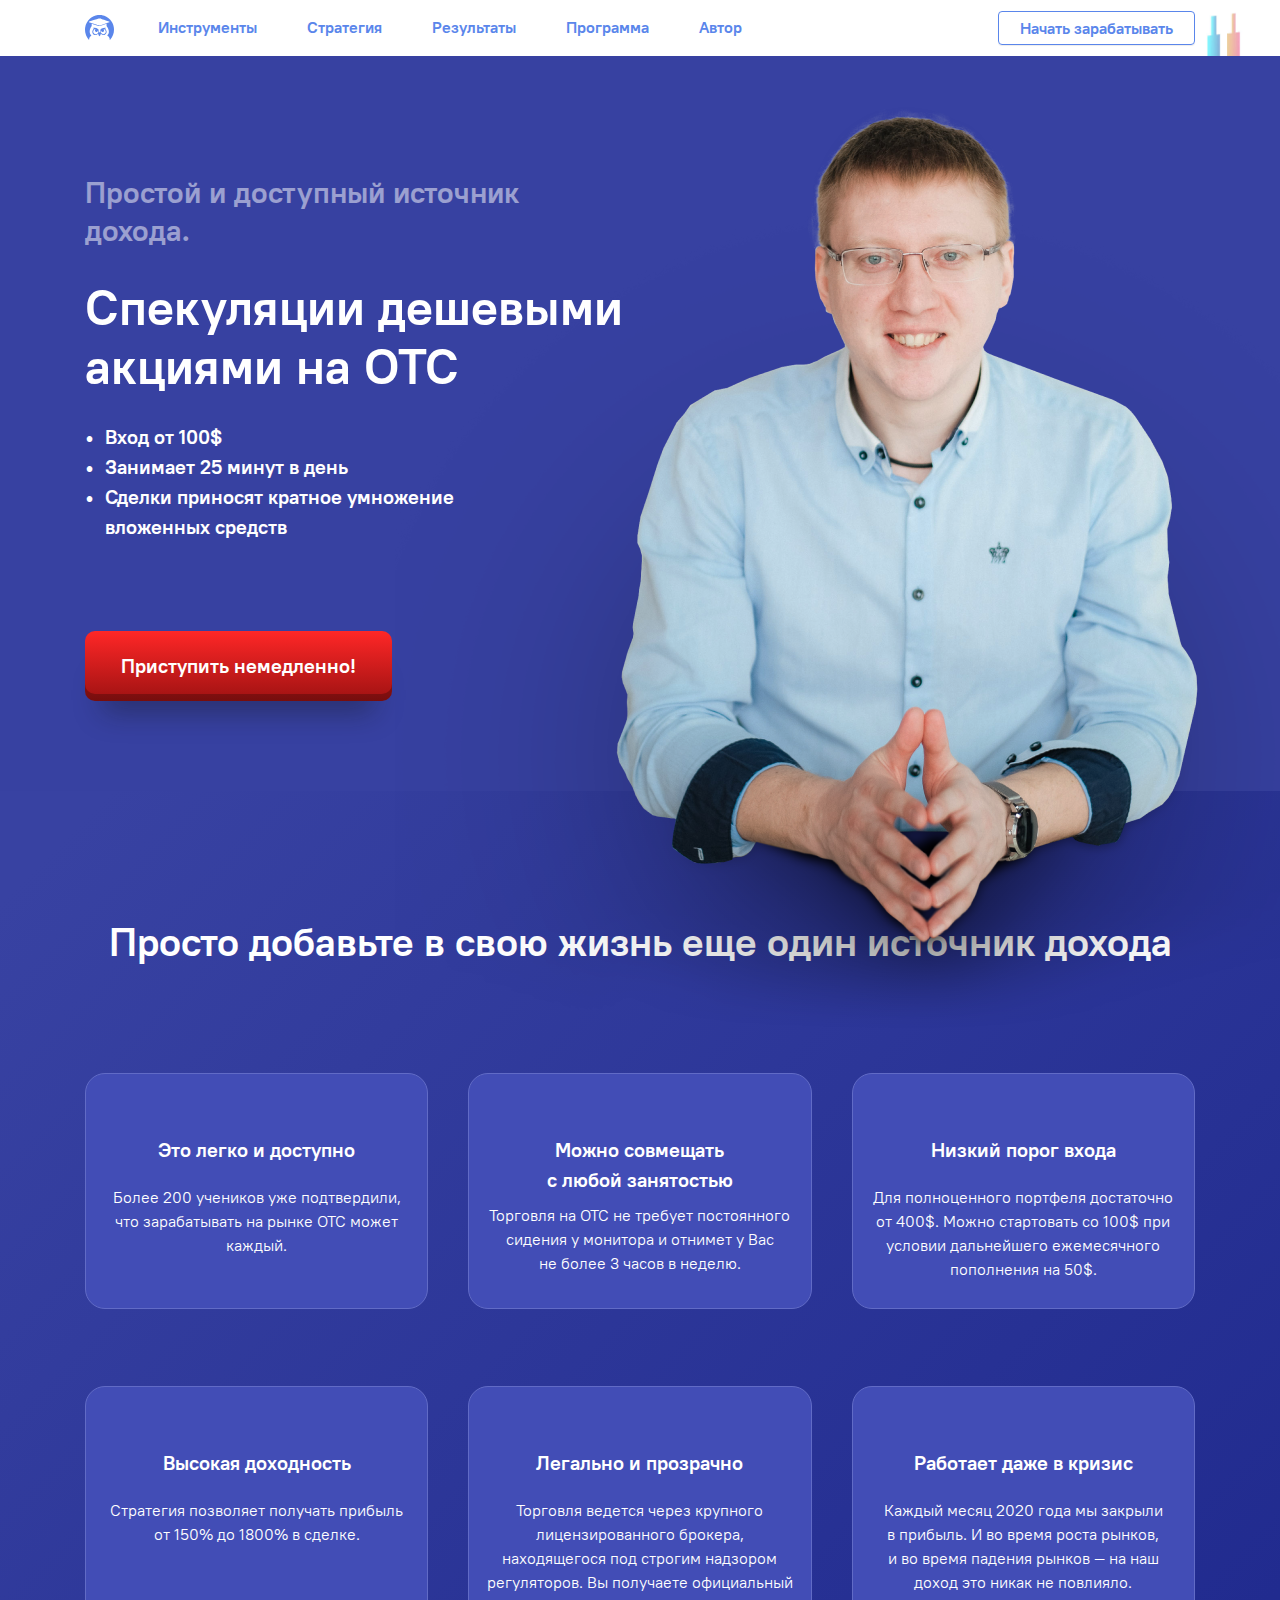
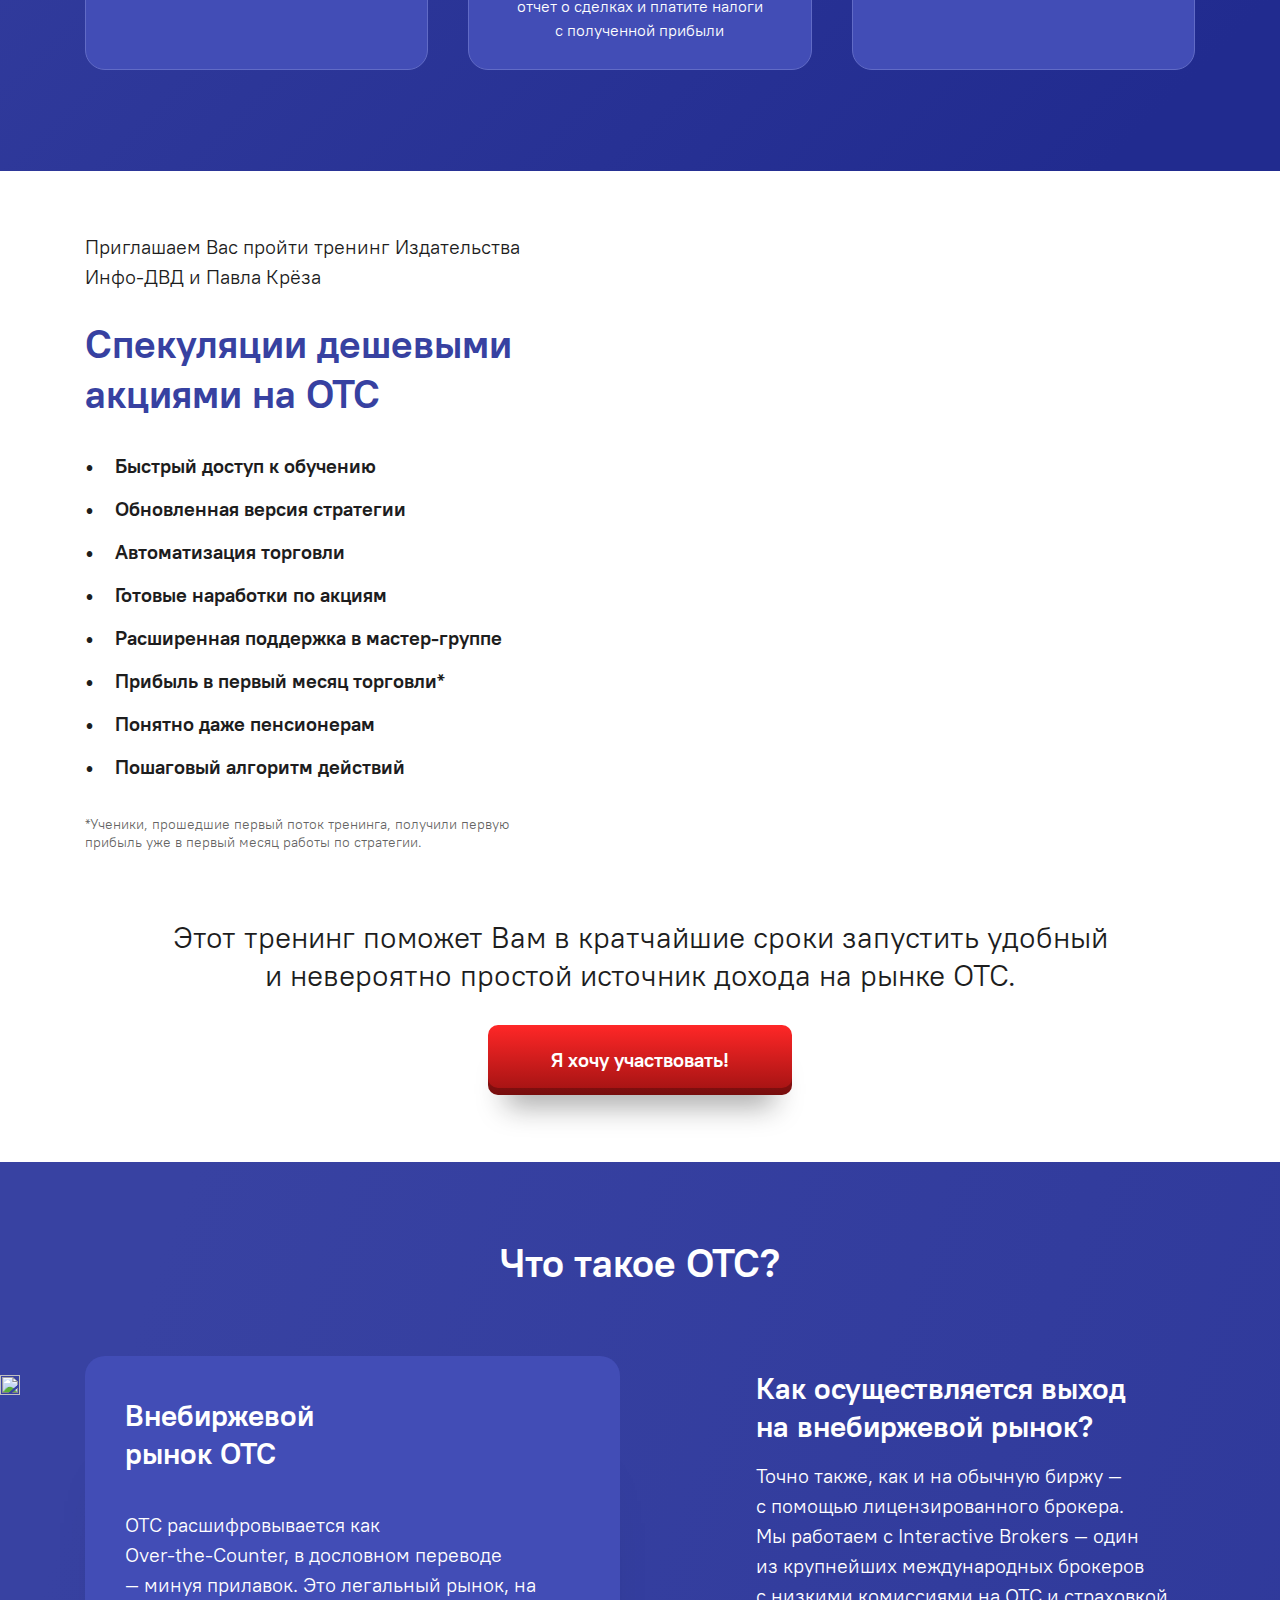
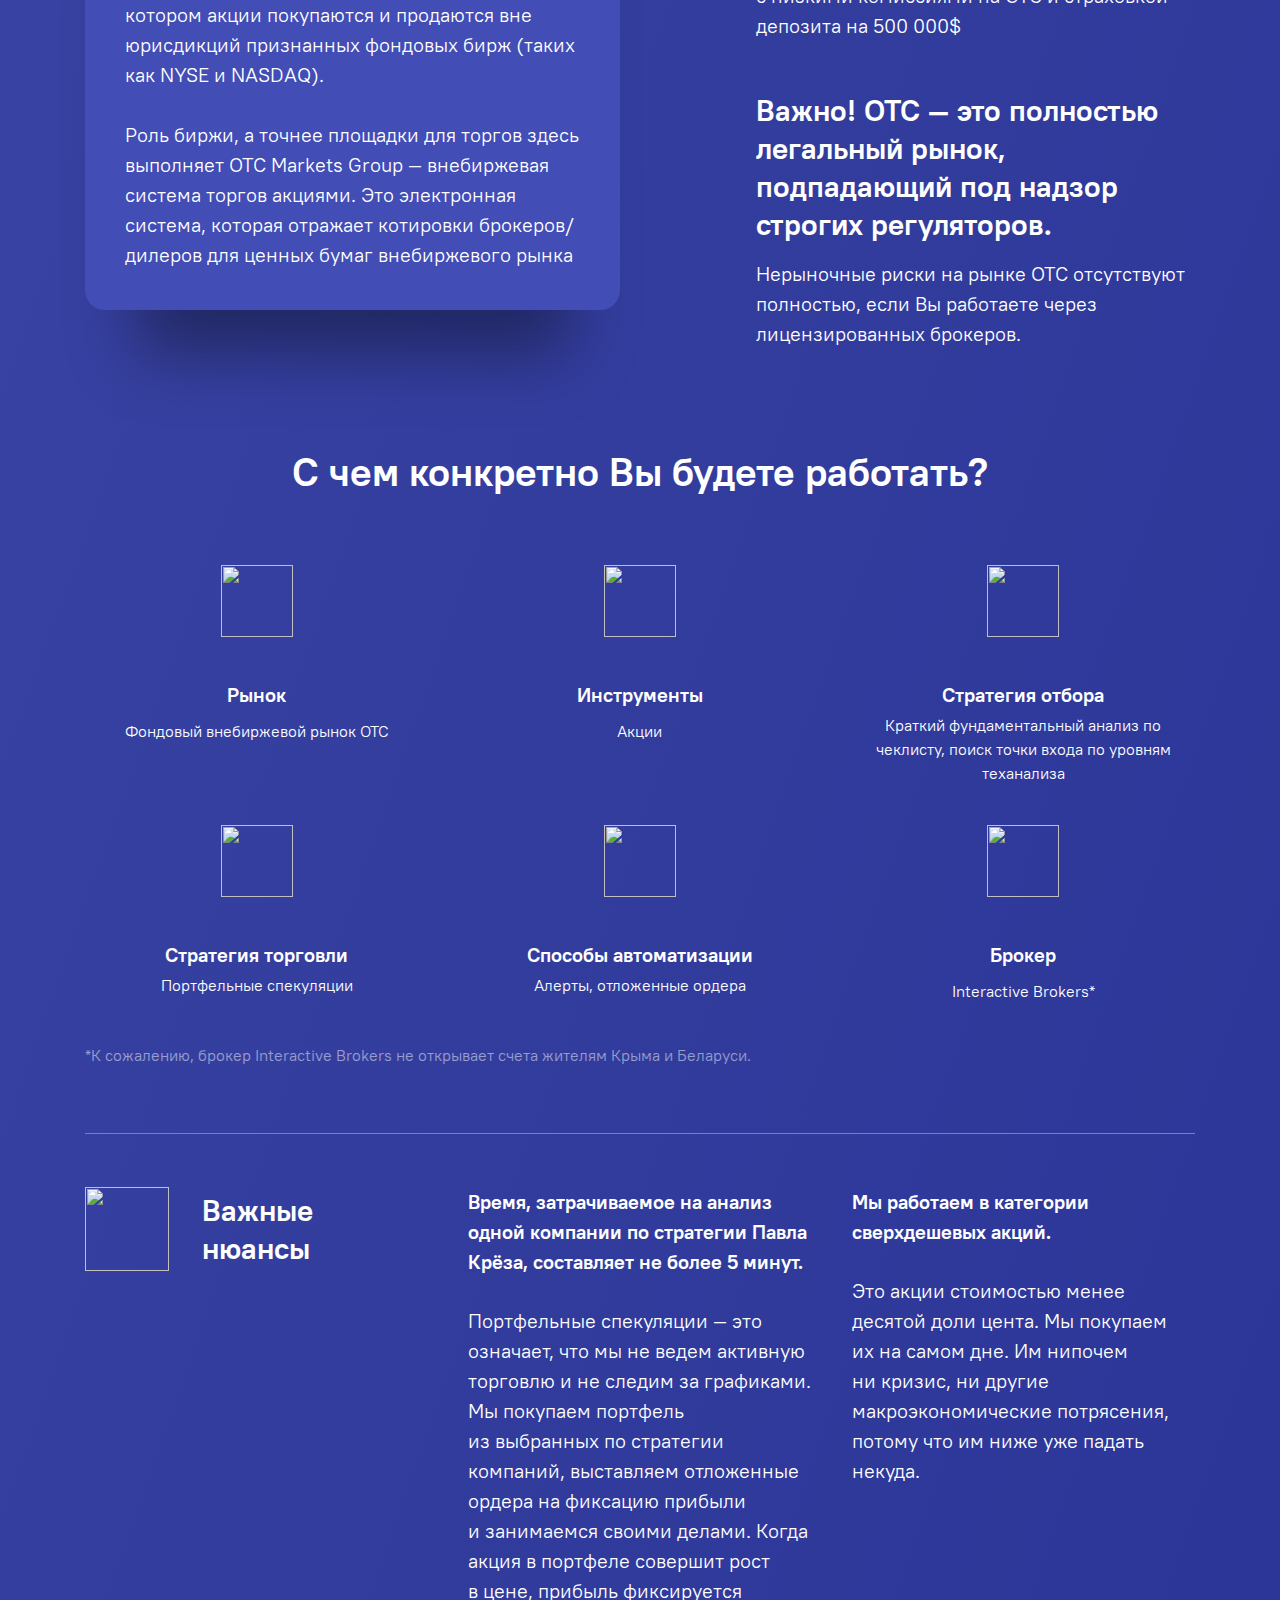
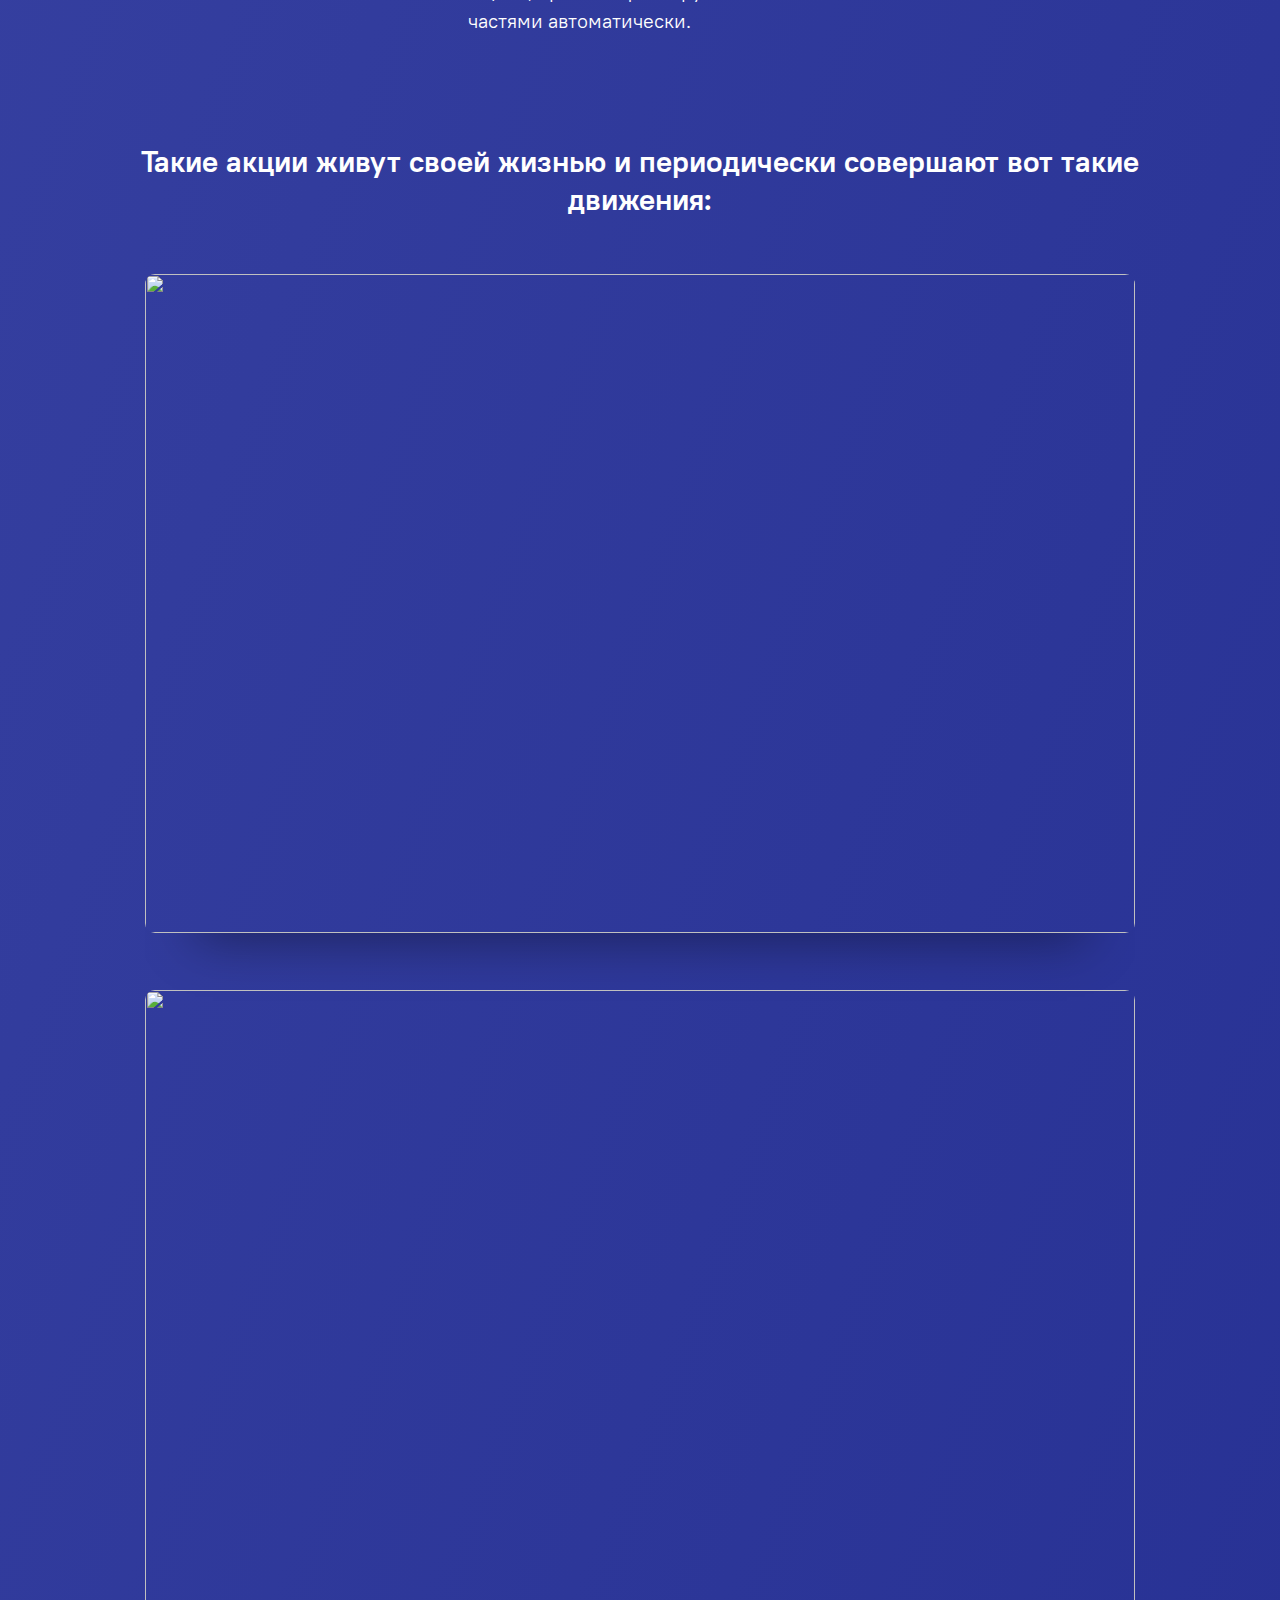
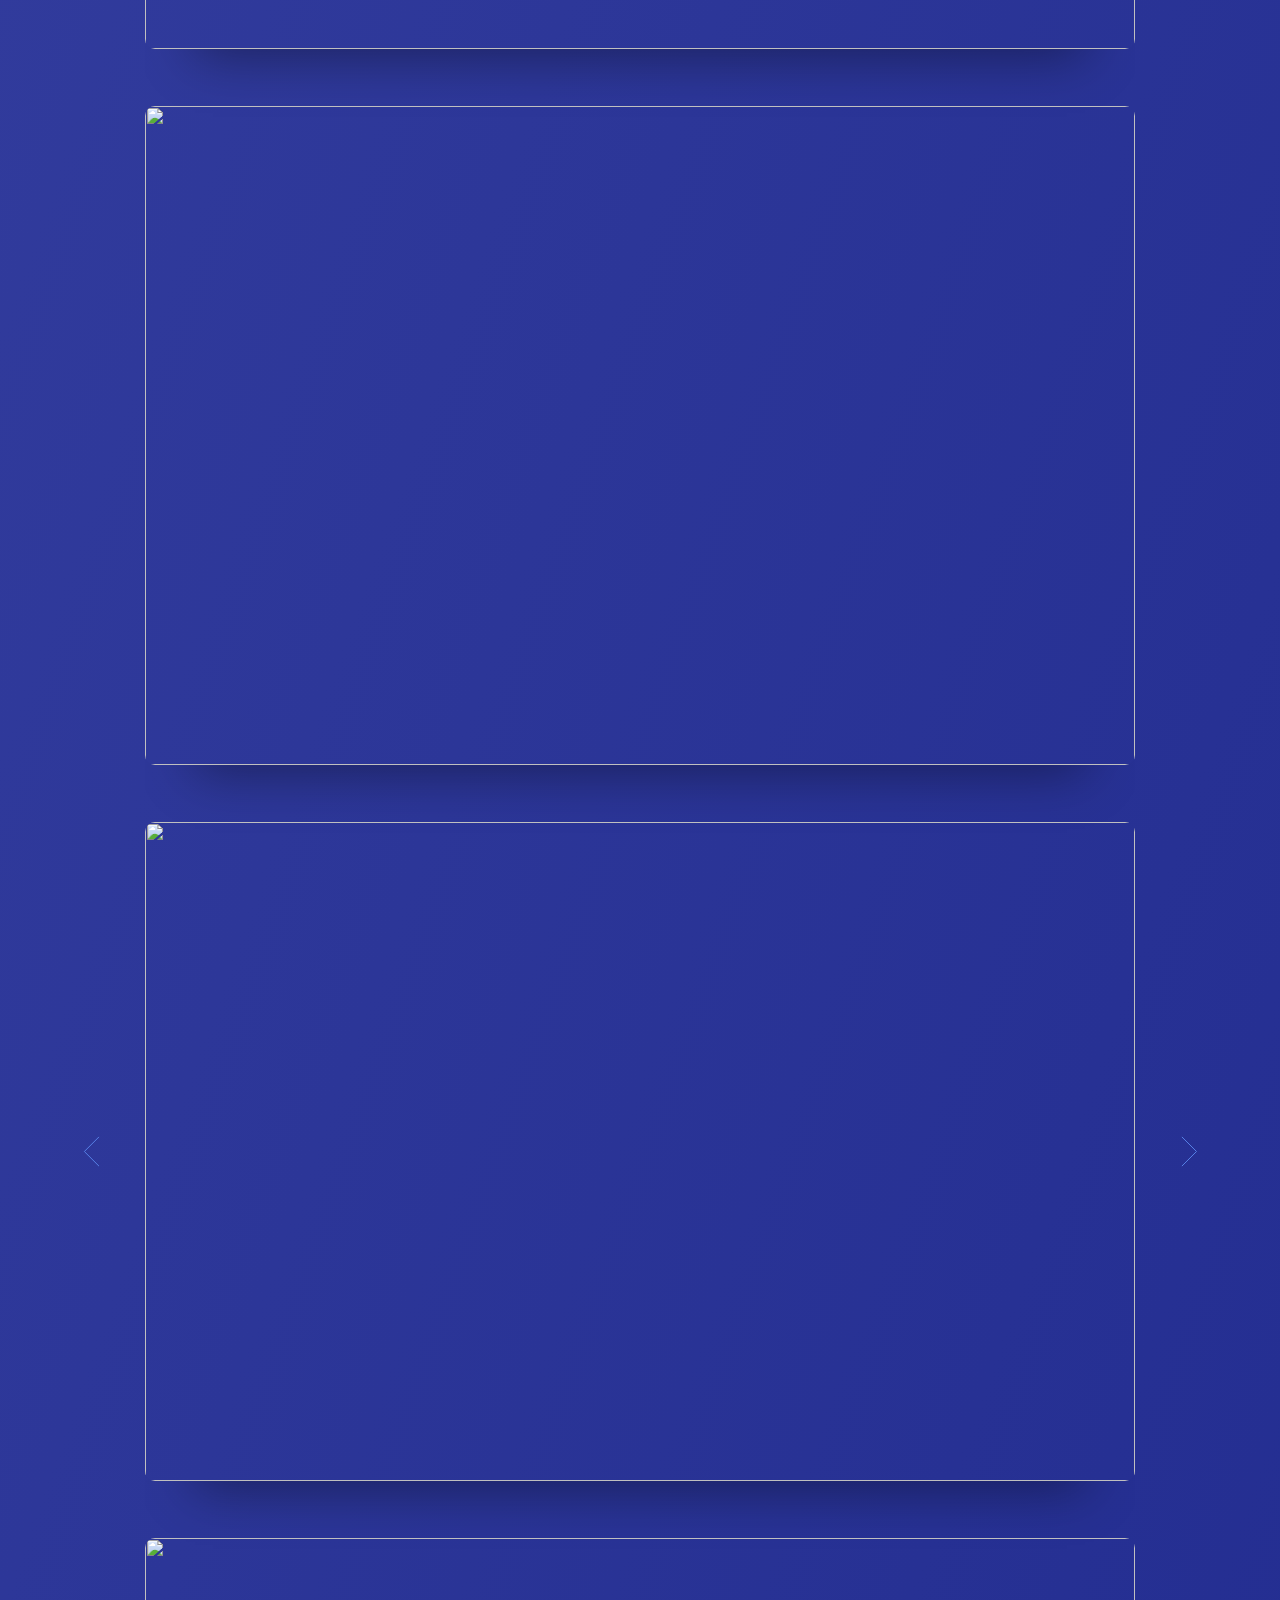
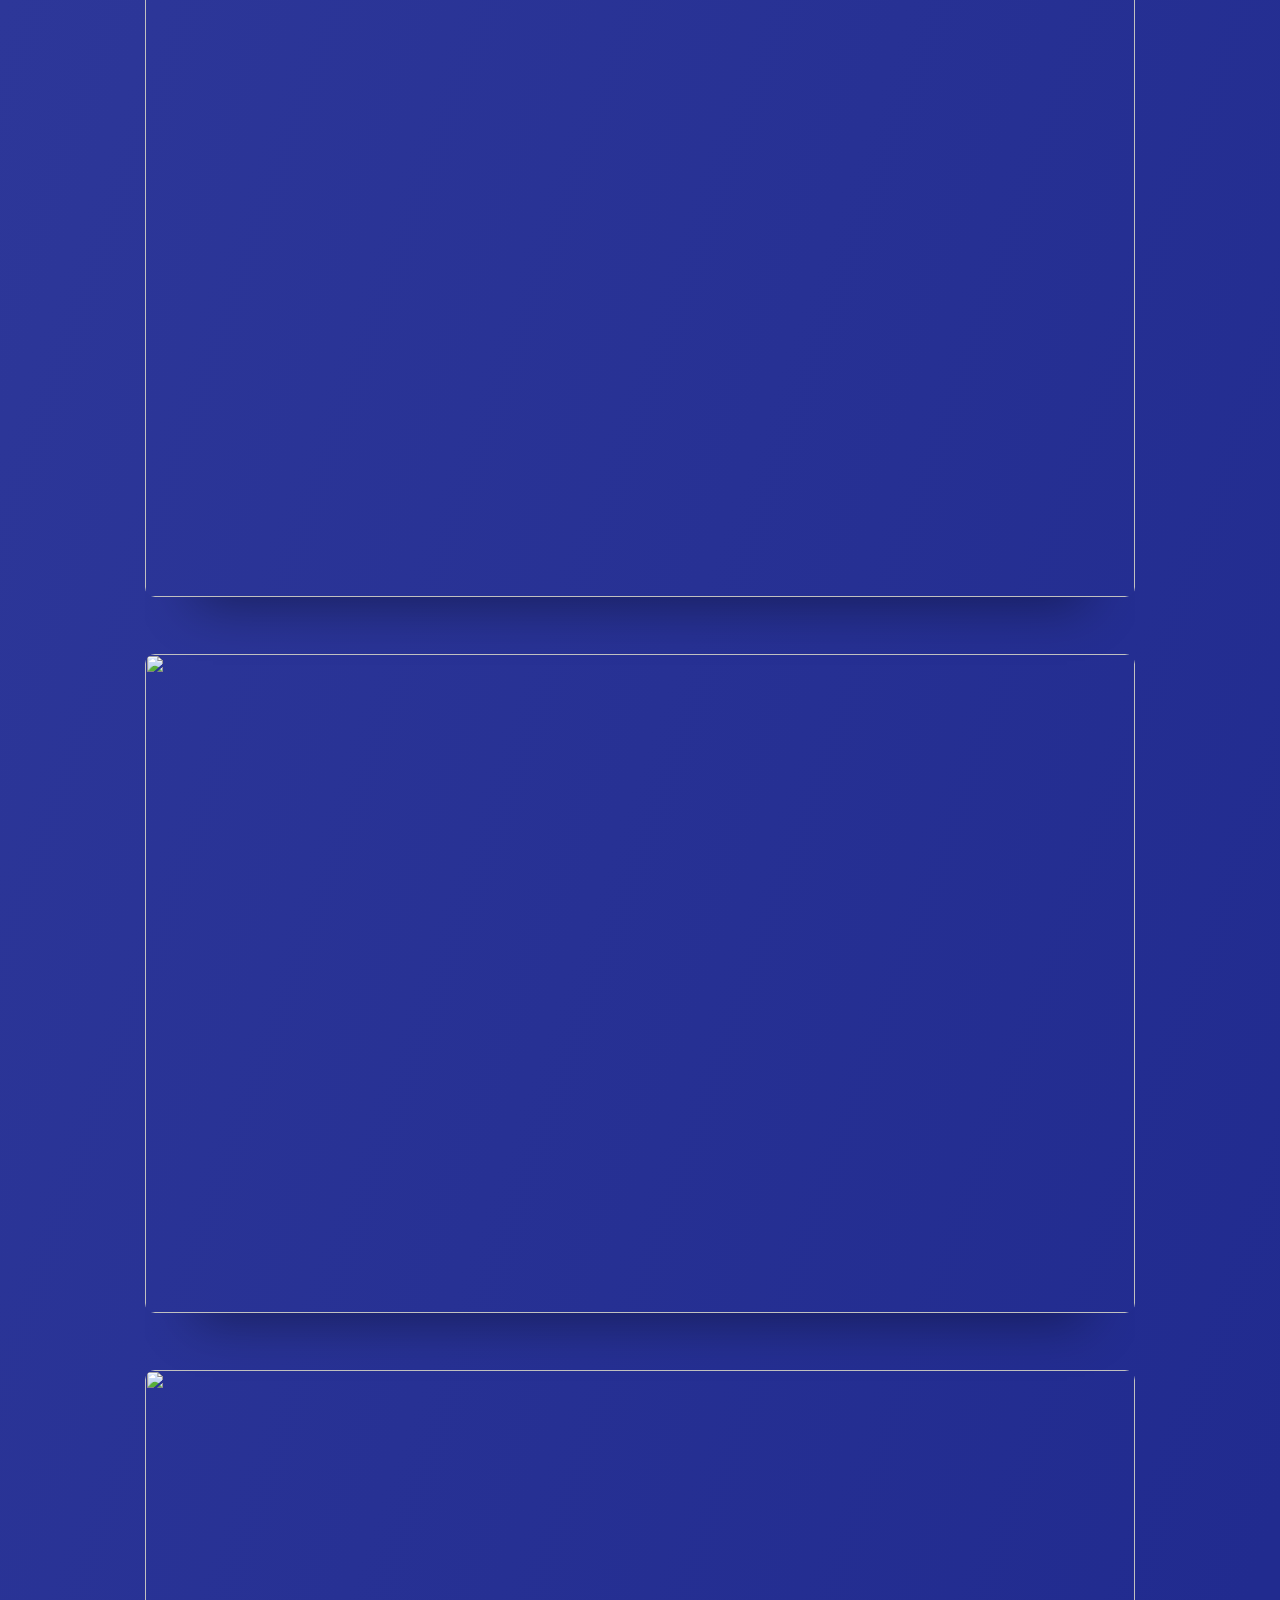
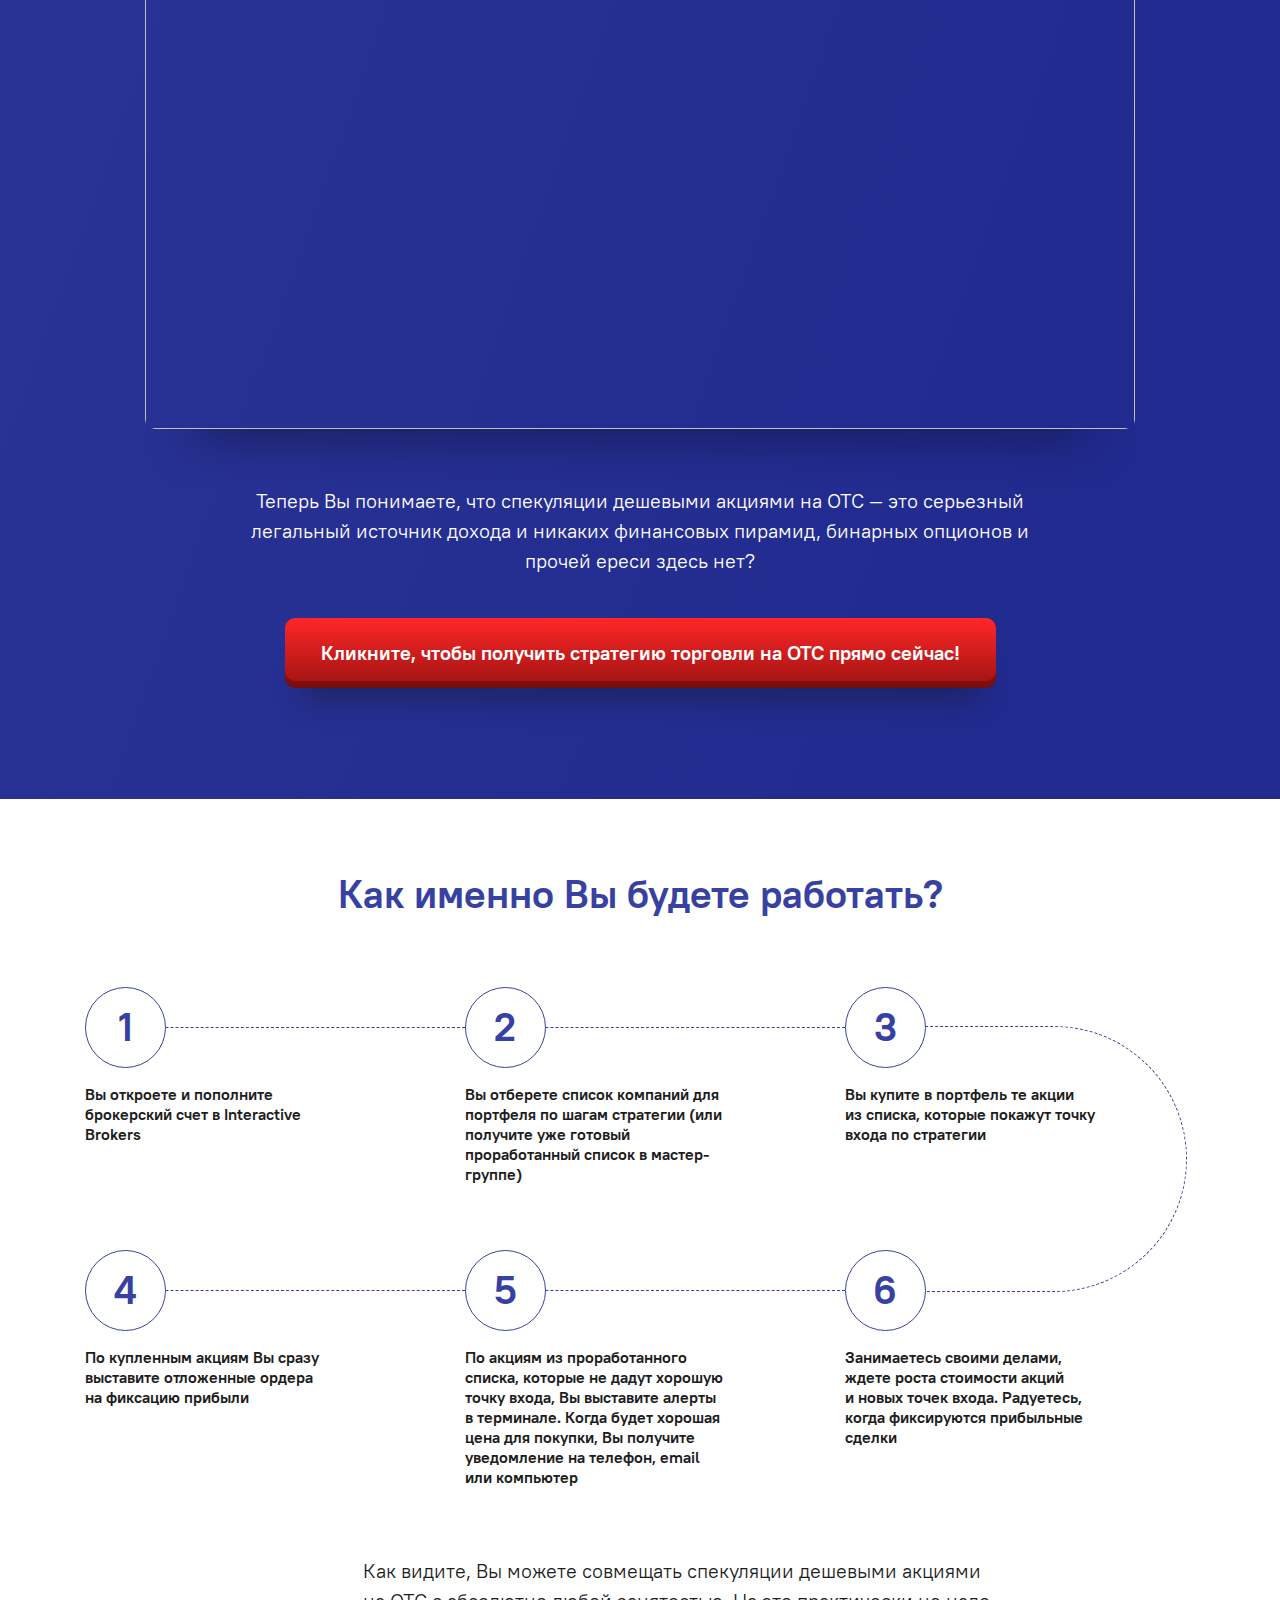
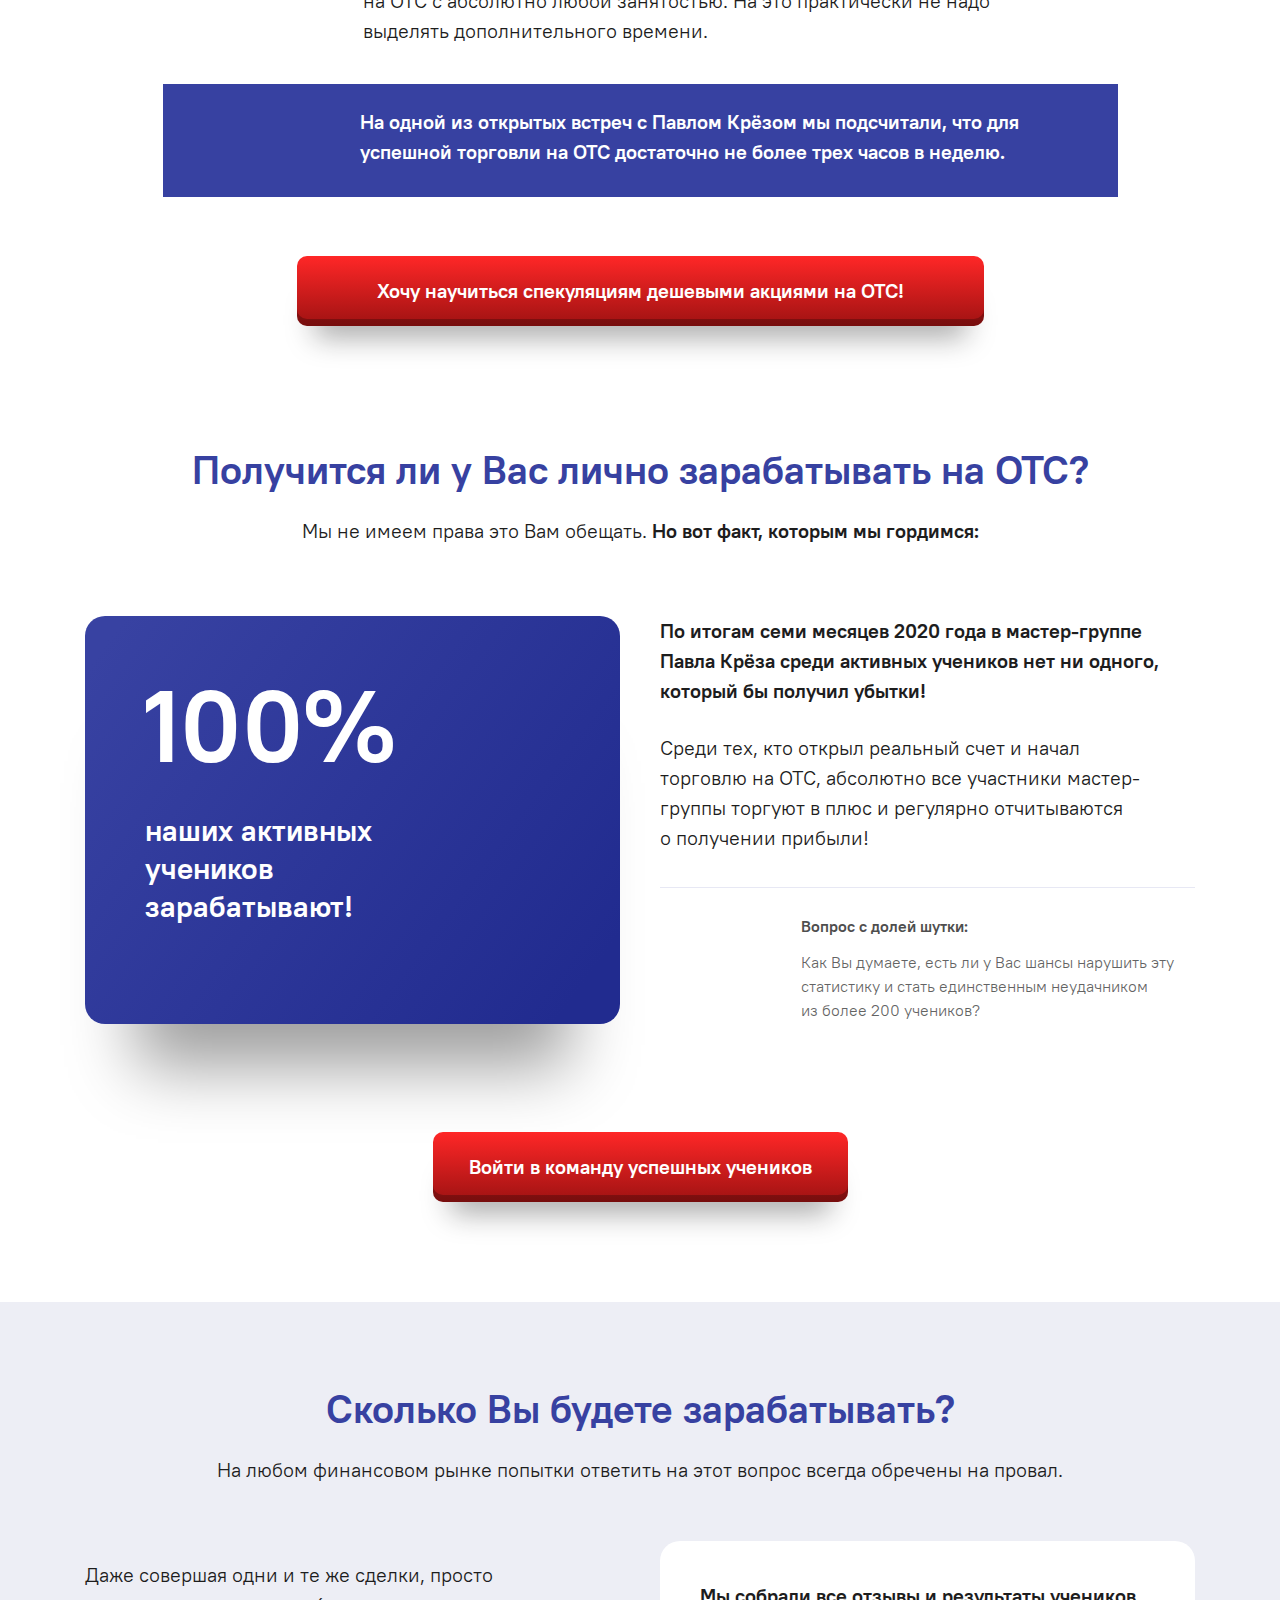
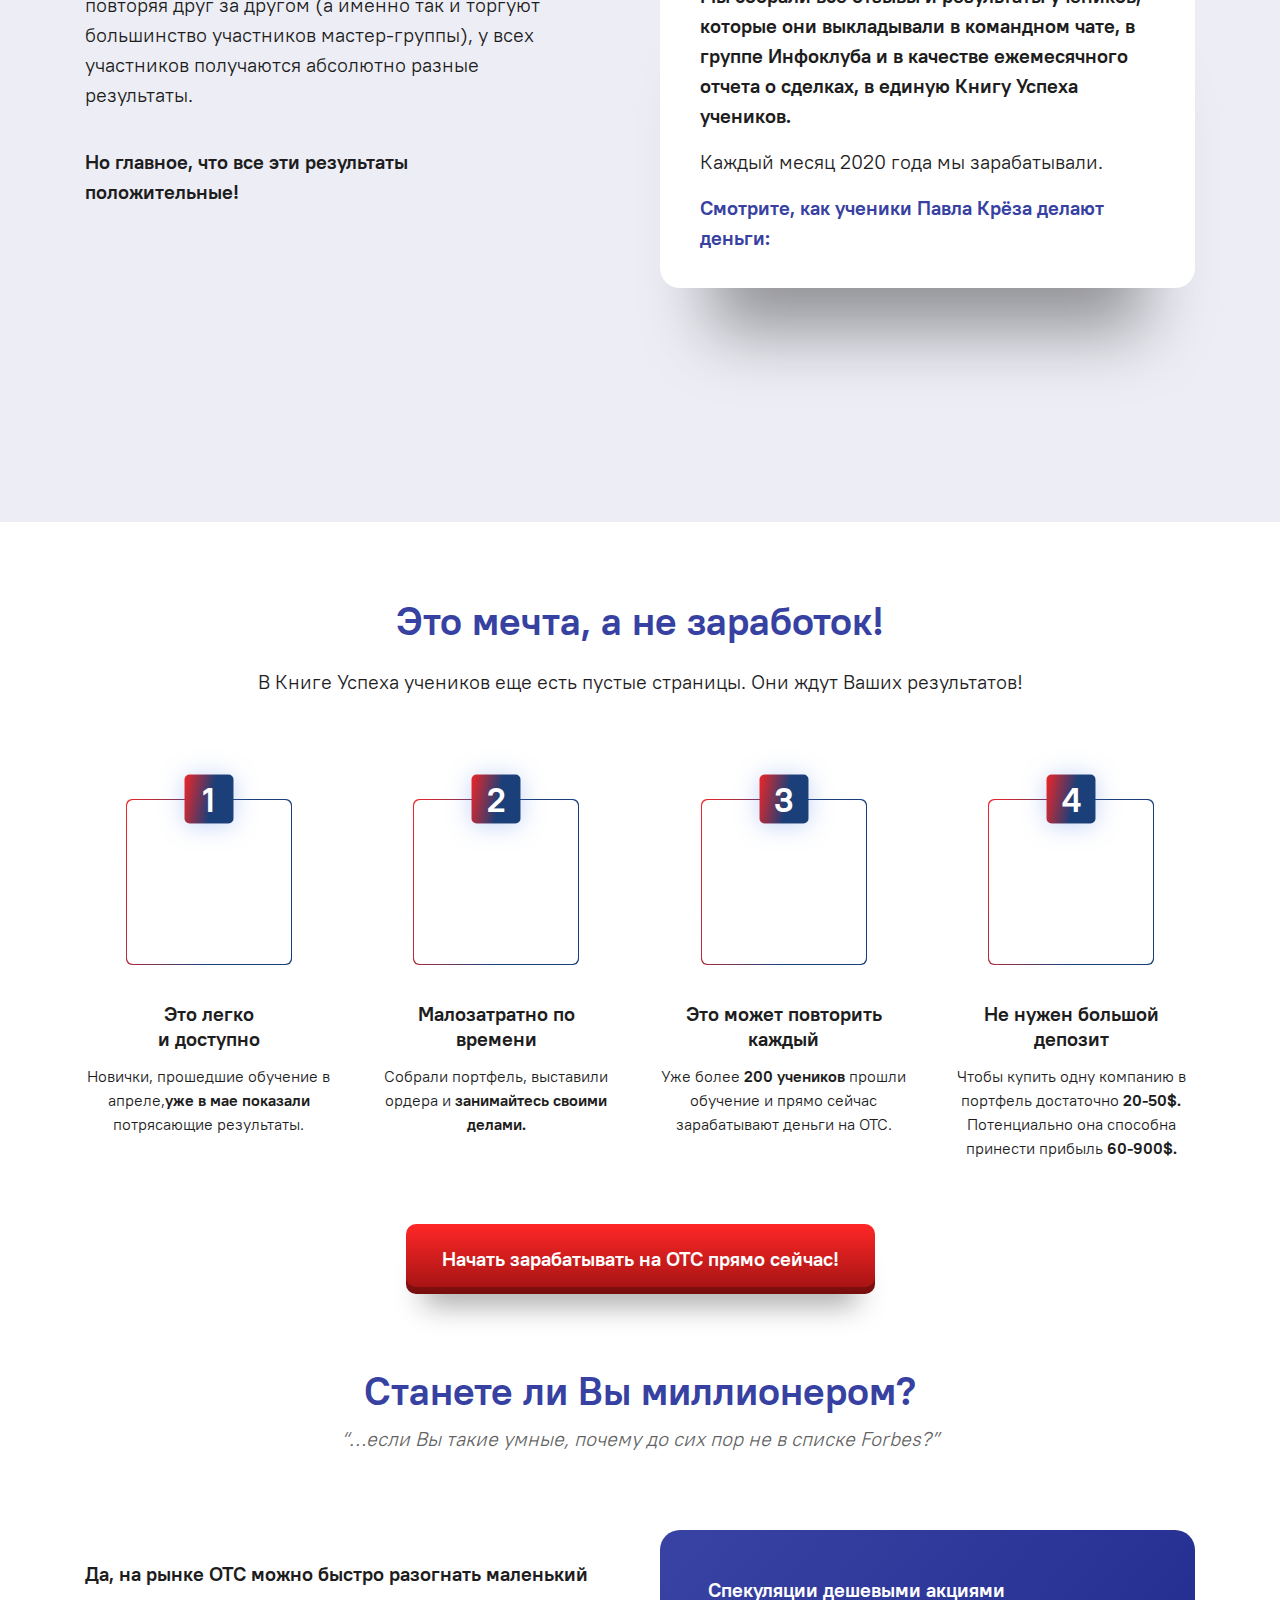
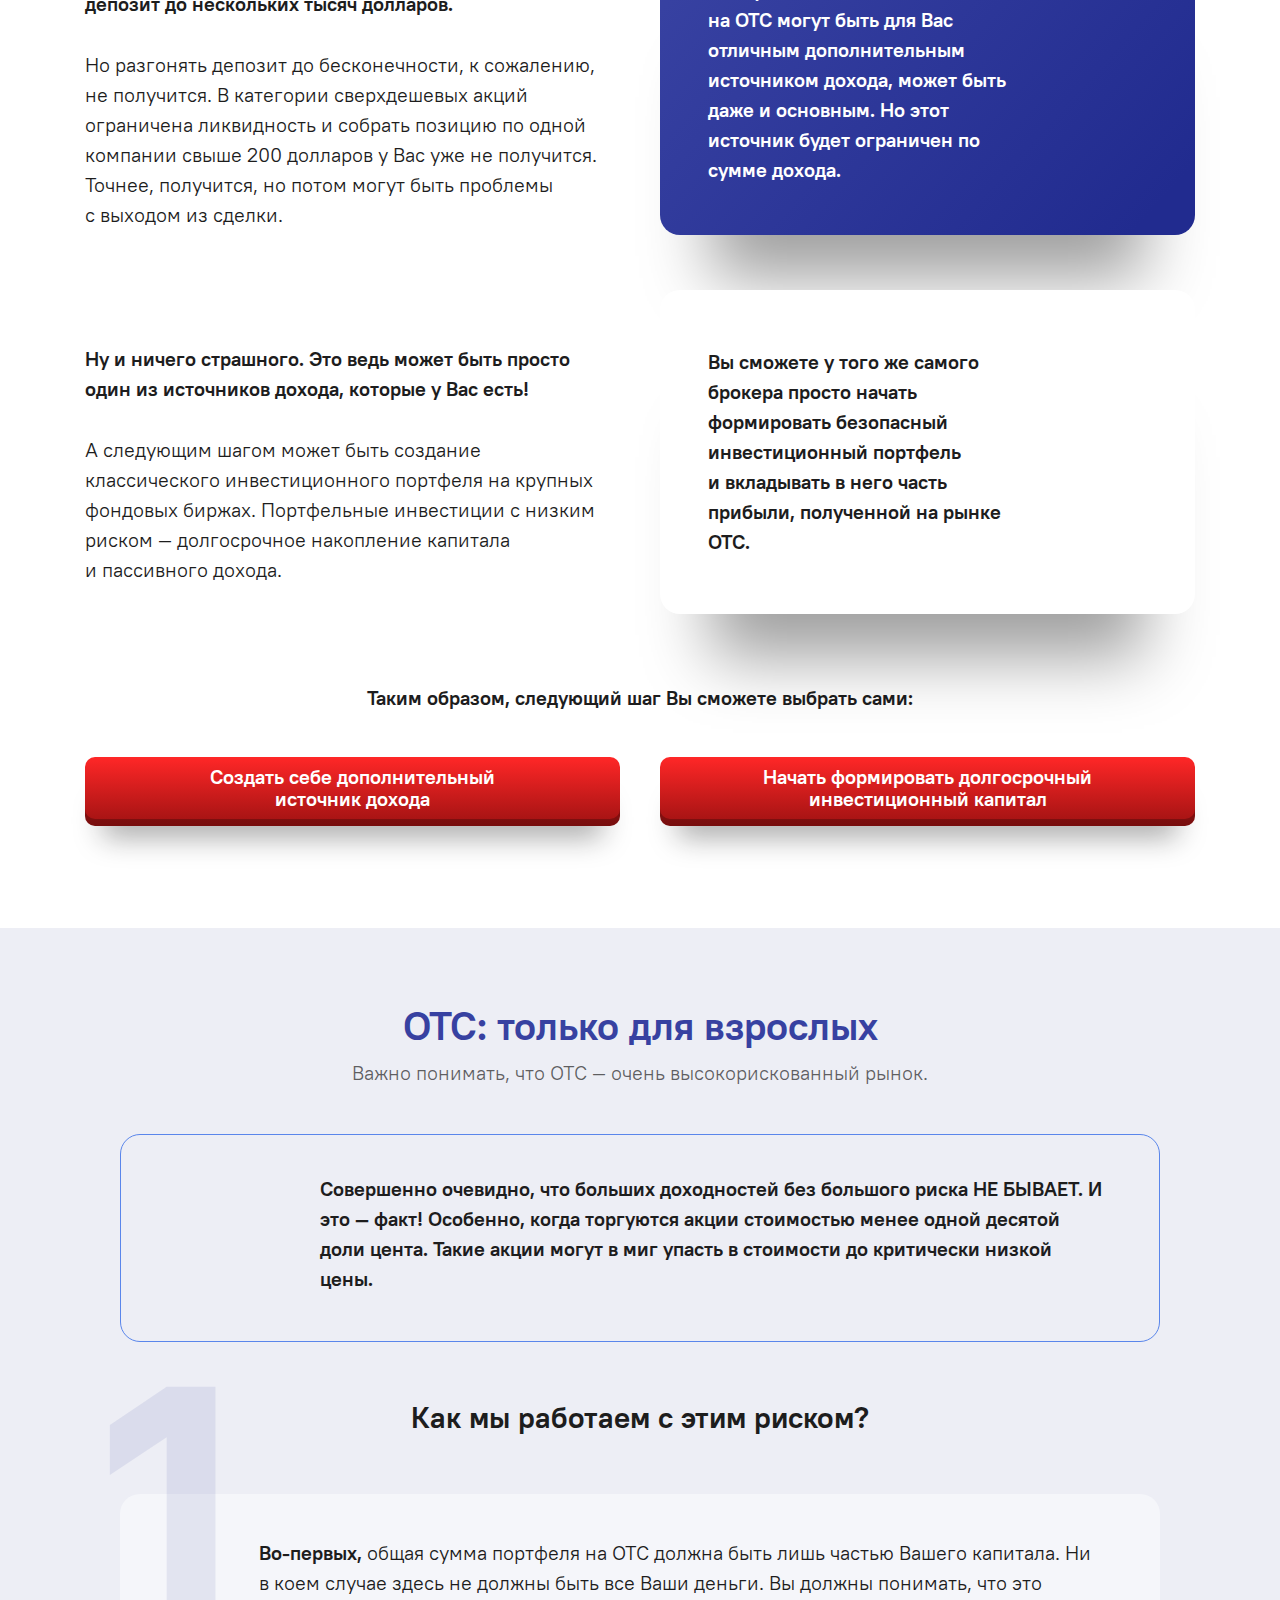
==== commit 5d5ddfe0: "sWhatGet img" ====
--- a/public/index.html
+++ b/public/index.html
@@ -32,15 +32,15 @@
 				</div>
 				<div class="menu-mobile__inner"><a class="menu-mobile__logo" href="/"><img src="img/logo.svg" alt=""/></a>
 					<ul class="menu-mobile__nav" itemscope="itemscope" itemtype="http://schema.org/SiteNavigationElement">
-						<li class="menu-mobile__item" itemprop="item"><a class="menu-mobile__link" href="#sWhatWith" itemprop="url">Инструменты</a>
+						<li class="menu-mobile__item" itemprop="item"><a class="menu-mobile__link" href="/" itemprop="url">Инструменты</a>
 						</li>
-						<li class="menu-mobile__item" itemprop="item"><a class="menu-mobile__link" href="#sMoves" itemprop="url">Стратегия</a>
+						<li class="menu-mobile__item" itemprop="item"><a class="menu-mobile__link" href="#" itemprop="url">Стратегия</a>
 						</li>
-						<li class="menu-mobile__item" itemprop="item"><a class="menu-mobile__link" href="#sAble" itemprop="url">Результаты</a>
+						<li class="menu-mobile__item" itemprop="item"><a class="menu-mobile__link" href="#" itemprop="url">Результаты</a>
 						</li>
-						<li class="menu-mobile__item" itemprop="item"><a class="menu-mobile__link" href="#sSpecProgram" itemprop="url">Программа</a>
+						<li class="menu-mobile__item" itemprop="item"><a class="menu-mobile__link" href="#" itemprop="url">Программа</a>
 						</li>
-						<li class="menu-mobile__item" itemprop="item"><a class="menu-mobile__link" href="#sAuthor" itemprop="url">Автор</a>
+						<li class="menu-mobile__item" itemprop="item"><a class="menu-mobile__link" href="#" itemprop="url">Автор</a>
 						</li>
 					</ul>
 					<div class="text-right"></div>
@@ -59,15 +59,15 @@
 							</div>
 							<div class="col d-none d-lg-block">
 								<ul class="top-nav__nav" itemscope="itemscope" itemtype="http://schema.org/SiteNavigationElement">
-									<li class="top-nav__item" itemprop="item"><a class="top-nav__link" href="#sWhatWith" itemprop="url">Инструменты</a>
+									<li class="top-nav__item" itemprop="item"><a class="top-nav__link" href="/" itemprop="url">Инструменты</a>
 									</li>
-									<li class="top-nav__item" itemprop="item"><a class="top-nav__link" href="#sMoves" itemprop="url">Стратегия</a>
+									<li class="top-nav__item" itemprop="item"><a class="top-nav__link" href="#" itemprop="url">Стратегия</a>
 									</li>
-									<li class="top-nav__item" itemprop="item"><a class="top-nav__link" href="#sAble" itemprop="url">Результаты</a>
+									<li class="top-nav__item" itemprop="item"><a class="top-nav__link" href="#" itemprop="url">Результаты</a>
 									</li>
-									<li class="top-nav__item" itemprop="item"><a class="top-nav__link" href="#sSpecProgram" itemprop="url">Программа</a>
+									<li class="top-nav__item" itemprop="item"><a class="top-nav__link" href="#" itemprop="url">Программа</a>
 									</li>
-									<li class="top-nav__item" itemprop="item"><a class="top-nav__link" href="#sAuthor" itemprop="url">Автор</a>
+									<li class="top-nav__item" itemprop="item"><a class="top-nav__link" href="#" itemprop="url">Автор</a>
 									</li>
 								</ul>
 							</div>
@@ -1481,15 +1481,7 @@
 					</div>
 						<div class="sWhatGet__item">
 							<div class="row">
-								<div class="sWhatGet__col col-auto">
-									<!-- picture-->
-									<picture class="lazy"> 
-										<source srcset="#" data-srcset="img/@2x/webp/whatGet-1.webp" type="image/webp" media="(min-width:576px)"/>
-										<source srcset="#" data-srcset="img/@1x/webp/whatGet-1.webp" type="image/webp"/>
-										<source srcset="#" data-srcset="img/@2x/whatGet-1.png" type="image/png" media="(min-width:576px)"/>
-										<source srcset="#" data-srcset="img/@1x/whatGet-1.png" type="image/png"/><img src="#" data-src="img/@2x/whatGet-1.png" alt=""/>
-									</picture>
-									<!-- /picture-->
+								<div class="sWhatGet__col col-auto"><img class="res-i lazy" src="#" data-src="img/whatGet-1.svg" alt="alt"/>
 								</div>
 								<div class="col">
 									<div class="sWhatGet__title h5">Полный пошаговый алгоритм стратегии спекуляций дешевыми акциями на ОТС
@@ -1501,15 +1493,7 @@
 						</div>
 						<div class="sWhatGet__item">
 							<div class="row">
-								<div class="sWhatGet__col col-auto">
-									<!-- picture-->
-									<picture class="lazy"> 
-										<source srcset="#" data-srcset="img/@2x/webp/whatGet-2.webp" type="image/webp" media="(min-width:576px)"/>
-										<source srcset="#" data-srcset="img/@1x/webp/whatGet-2.webp" type="image/webp"/>
-										<source srcset="#" data-srcset="img/@2x/whatGet-2.png" type="image/png" media="(min-width:576px)"/>
-										<source srcset="#" data-srcset="img/@1x/whatGet-2.png" type="image/png"/><img src="#" data-src="img/@2x/whatGet-2.png" alt=""/>
-									</picture>
-									<!-- /picture-->
+								<div class="sWhatGet__col col-auto"><img class="res-i lazy" src="#" data-src="img/whatGet-2.svg" alt="alt"/>
 								</div>
 								<div class="col">
 									<div class="sWhatGet__title h5">Чёткий план действий
@@ -1521,15 +1505,7 @@
 						</div>
 						<div class="sWhatGet__item">
 							<div class="row">
-								<div class="sWhatGet__col col-auto">
-									<!-- picture-->
-									<picture class="lazy"> 
-										<source srcset="#" data-srcset="img/@2x/webp/whatGet-3.webp" type="image/webp" media="(min-width:576px)"/>
-										<source srcset="#" data-srcset="img/@1x/webp/whatGet-3.webp" type="image/webp"/>
-										<source srcset="#" data-srcset="img/@2x/whatGet-3.png" type="image/png" media="(min-width:576px)"/>
-										<source srcset="#" data-srcset="img/@1x/whatGet-3.png" type="image/png"/><img src="#" data-src="img/@2x/whatGet-3.png" alt=""/>
-									</picture>
-									<!-- /picture-->
+								<div class="sWhatGet__col col-auto"><img class="res-i lazy" src="#" data-src="img/whatGet-3.svg" alt="alt"/>
 								</div>
 								<div class="col">
 									<div class="sWhatGet__title h5">Навыки психологической устойчивости и работы в группе
@@ -1541,15 +1517,7 @@
 						</div>
 						<div class="sWhatGet__item">
 							<div class="row">
-								<div class="sWhatGet__col col-auto">
-									<!-- picture-->
-									<picture class="lazy"> 
-										<source srcset="#" data-srcset="img/@2x/webp/whatGet-4.webp" type="image/webp" media="(min-width:576px)"/>
-										<source srcset="#" data-srcset="img/@1x/webp/whatGet-4.webp" type="image/webp"/>
-										<source srcset="#" data-srcset="img/@2x/whatGet-4.png" type="image/png" media="(min-width:576px)"/>
-										<source srcset="#" data-srcset="img/@1x/whatGet-4.png" type="image/png"/><img src="#" data-src="img/@2x/whatGet-4.png" alt=""/>
-									</picture>
-									<!-- /picture-->
+								<div class="sWhatGet__col col-auto"><img class="res-i lazy" src="#" data-src="img/whatGet-4.svg" alt="alt"/>
 								</div>
 								<div class="col">
 									<div class="sWhatGet__title h5">Возможность старта без начальных знаний
@@ -1561,15 +1529,7 @@
 						</div>
 						<div class="sWhatGet__item">
 							<div class="row">
-								<div class="sWhatGet__col col-auto">
-									<!-- picture-->
-									<picture class="lazy"> 
-										<source srcset="#" data-srcset="img/@2x/webp/whatGet-5.webp" type="image/webp" media="(min-width:576px)"/>
-										<source srcset="#" data-srcset="img/@1x/webp/whatGet-5.webp" type="image/webp"/>
-										<source srcset="#" data-srcset="img/@2x/whatGet-5.png" type="image/png" media="(min-width:576px)"/>
-										<source srcset="#" data-srcset="img/@1x/whatGet-5.png" type="image/png"/><img src="#" data-src="img/@2x/whatGet-5.png" alt=""/>
-									</picture>
-									<!-- /picture-->
+								<div class="sWhatGet__col col-auto"><img class="res-i lazy" src="#" data-src="img/whatGet-5.svg" alt="alt"/>
 								</div>
 								<div class="col">
 									<div class="sWhatGet__title h5">Выбор удобного времени работы и возможность совмещения с основной занятостью
@@ -1581,15 +1541,7 @@
 						</div>
 						<div class="sWhatGet__item">
 							<div class="row">
-								<div class="sWhatGet__col col-auto">
-									<!-- picture-->
-									<picture class="lazy"> 
-										<source srcset="#" data-srcset="img/@2x/webp/whatGet-6.webp" type="image/webp" media="(min-width:576px)"/>
-										<source srcset="#" data-srcset="img/@1x/webp/whatGet-6.webp" type="image/webp"/>
-										<source srcset="#" data-srcset="img/@2x/whatGet-6.png" type="image/png" media="(min-width:576px)"/>
-										<source srcset="#" data-srcset="img/@1x/whatGet-6.png" type="image/png"/><img src="#" data-src="img/@2x/whatGet-6.png" alt=""/>
-									</picture>
-									<!-- /picture-->
+								<div class="sWhatGet__col col-auto"><img class="res-i lazy" src="#" data-src="img/whatGet-6.svg" alt="alt"/>
 								</div>
 								<div class="col">
 									<div class="sWhatGet__title h5">Автоматизация работы
@@ -1716,13 +1668,13 @@
 							</div>
 						</div>
 						<div class="sFAQ__block">
-							<div class="sFAQ__block-header block-header-js active">
+							<div class="sFAQ__block-header block-header-js">
 								<div class="sFAQ__headline">Какой уровень подготовки должен быть у слушателя?
 								</div>
 								<div class="sFAQ__open-btn">
 								</div>
 							</div>
-							<div class="sFAQ__block-content block-content-js active">
+							<div class="sFAQ__block-content block-content-js">
 								<p>Подготовка в&nbsp;сфере трейдинга не&nbsp;нужна, так как тренинг рассчитан на&nbsp;обучение с&nbsp;нуля. От&nbsp;Вас требуется лишь некоторый уровень общей компьютерной грамотности: умение пользоваться браузером, электронной почтой, просматривать видео в&nbsp;YouTube, просматривать сайты и&nbsp;пользоваться онлайн-переводчиком, скачивать и&nbsp;устанавливать программы.</p>
 							</div>
 						</div>
@@ -1782,8 +1734,8 @@
 								</h2>
 							</div>
 							<div class="sGoldenLevel__txt">
-								<p>Издательство Инфо-ДВД в&nbsp;лице основателя Издательства Анатолия Белоусова, директора Издательства Никиты Королева, куратора обучения Дениса Абросимова и&nbsp;автора Романа Романовича присваивает онлайн-тренингу &laquo;Умные инвестиции три-в-одном&raquo; максимальный рейтинг надежности.</p>
-								<p>Это значит, что тема данного курса не&nbsp;вызывает ни&nbsp;малейших этических нареканий со&nbsp;стороны редколлегии Инфо-ДВД, а&nbsp;вероятность положительного результата от&nbsp;обучения/применения данных знаний, методик, программ (при неукоснительном соблюдении всех инструкций автора) близка к&nbsp;100%.</p>
+								<p>Издательство Инфо-ДВД в&nbsp;лице основателя Издательства Анатолия Белоусова, директора Издательства Никиты Королева и&nbsp;инфоменеджера Издательства Дениса Абросимова присваивает онлайн-тренингу Павла Крёза &laquo;Спекуляции дешевыми акциями на&nbsp;ОТС&raquo; &laquo;Золотой уровень доверия&raquo;.</p>
+								<p><strong>&laquo;Золотым уровнем доверия&raquo;</strong> помечаются &laquo;классические&raquo; обучающие курсы/программы издательства Инфо-ДВД. &laquo;Золотая метка&raquo; означает, что тема данного курса не&nbsp;вызывает этических нареканий со&nbsp;стороны большинства членов редколлегии Инфо-ДВД, а&nbsp;вероятность положительного результата от&nbsp;обучения/применения данных знаний, методик, программ (при неукоснительном соблюдении всех инструкций автора) находится в&nbsp;районе&nbsp;80%.</p>
 							</div>
 						</div>
 					</div>
--- a/public/css/main.min.css
+++ b/public/css/main.min.css
@@ -1 +1 @@
-@charset "UTF-8";@font-face{font-family:PT Root UI;font-style:normal;font-weight:700;font-display:block;src:url(../fonts/PTRootUI-Bold.woff2) format("woff2")}@font-face{font-family:PT Root UI;font-style:normal;font-weight:400;font-display:block;src:url(../fonts/PTRootUI-Regular.woff2) format("woff2")}@font-face{font-family:PT Mono;font-style:normal;font-weight:700;font-display:block;src:url(../fonts/ptmonobold.woff2) format("woff2")}@font-face{font-family:PT Mono;font-style:italic;font-weight:400;font-display:block;src:url(../fonts/ptsansitalic.woff2) format("woff2")}.icon{display:inline-block;width:1em;height:1em;fill:currentColor}.icon-basket{font-size:2.4rem;width:.91667em}.icon-checked{font-size:2.5rem;width:1.28em}.icon-chevron-left,.icon-chevron-right{font-size:3.5rem;width:.57143em}.icon-fb,.icon-instagram{font-size:2.4rem;width:1em}.icon-telegram,.icon-viber{font-size:1.6rem;width:1em}.icon-vk{font-size:2.4rem;width:1em}.icon-whatsapp{font-size:1.6rem;width:1em}:root{--bs-blue:#3741a1;--bs-indigo:#6610f2;--bs-purple:#6f42c1;--bs-pink:#d63384;--bs-red:#dc3545;--bs-orange:#f2994a;--bs-yellow:#ffc107;--bs-green:#28a745;--bs-teal:#20c997;--bs-cyan:#17a2b8;--bs-white:#fff;--bs-gray:#6c757d;--bs-gray-dark:#343a40;--bs-primary:#3741a1;--bs-secondary:#424db6;--bs-success:#28a745;--bs-info:#17a2b8;--bs-warning:#f2994a;--bs-danger:#dc3545;--bs-light:#5a86eb;--bs-dark:#343a40;--bs-font-sans-serif:"PT Root UI",system-ui,-apple-system,"Segoe UI",Roboto,"Helvetica Neue",Arial,"Noto Sans",sans-serif,"Apple Color Emoji","Segoe UI Emoji","Segoe UI Symbol","Noto Color Emoji";--bs-font-monospace:"PT Mono",SFMono-Regular,Menlo,Monaco,Consolas,"Liberation Mono","Courier New",monospace;--bs-gradient:linear-gradient(180deg,hsla(0,0%,100%,0.15),hsla(0,0%,100%,0))}*,:after,:before{-webkit-box-sizing:border-box;-moz-box-sizing:border-box;box-sizing:border-box}body{margin:0;font-family:var(--bs-font-sans-serif);font-size:1rem;font-weight:400;line-height:1.5;color:#1d1d1d;background-color:#fff;-webkit-text-size-adjust:100%;-webkit-tap-highlight-color:rgba(0,0,0,0)}[tabindex="-1"]:focus:not(:focus-visible){outline:0!important}hr{margin:1rem 0;color:inherit;background-color:currentColor;border:0;opacity:.25}hr:not([size]){height:1px}.form-cont__form-title,.h1,.h2,.h3,.h4,.h5,.h6,.sAuthor__credo,.sAuthor li,.sAuthor p,.sBecome__numb,.sPublicTransactions p,.sReadySource__team,.sReadySource__text,.sReadySource p,h1,h2,h3,h4,h5,h6{margin-top:0;margin-bottom:.5rem;font-weight:400;line-height:1.5}.h1,h1{font-size:-webkit-calc(1.4375rem + 2.25vw);font-size:-moz-calc(1.4375rem + 2.25vw);font-size:calc(1.4375rem + 2.25vw)}.h2,.sBecome__numb,h2{font-size:-webkit-calc(1.375rem + 1.5vw);font-size:-moz-calc(1.375rem + 1.5vw);font-size:calc(1.375rem + 1.5vw)}.h3,h3{font-size:-webkit-calc(1.3rem + .6vw);font-size:-moz-calc(1.3rem + .6vw);font-size:calc(1.3rem + .6vw)}.form-cont__form-title,.h4,h4{font-size:-webkit-calc(1.3125rem + .75vw);font-size:-moz-calc(1.3125rem + .75vw);font-size:calc(1.3125rem + .75vw)}.h5,.sAuthor__credo,.sAuthor li,.sAuthor p,.sPublicTransactions p,.sReadySource__team,.sReadySource__text,.sReadySource p,h5{font-size:1.25rem}.h6,h6{font-size:1rem}p{margin-top:0;margin-bottom:1rem}abbr[data-original-title],abbr[title]{text-decoration:underline;-webkit-text-decoration:underline dotted;-moz-text-decoration:underline dotted;text-decoration:underline dotted;cursor:help;-webkit-text-decoration-skip-ink:none;text-decoration-skip-ink:none}address{margin-bottom:1rem;font-style:normal;line-height:inherit}ol,ul{padding-left:2rem}dl,ol,ul{margin-top:0;margin-bottom:1rem}ol ol,ol ul,ul ol,ul ul{margin-bottom:0}dt{font-weight:700}dd{margin-bottom:.5rem;margin-left:0}blockquote{margin:0 0 1rem}b,strong{font-weight:bolder}.small,small{font-size:.875em}.mark,mark{padding:.2em;background-color:#fcf8e3}sub,sup{position:relative;font-size:.75em;line-height:0;vertical-align:baseline}sub{bottom:-.25em}sup{top:-.5em}a{color:#3741a1;text-decoration:none}a:hover{color:#242a68}a:not([href]):not([class]),a:not([href]):not([class]):hover{color:inherit;text-decoration:none}code,kbd,pre,samp{font-family:var(--bs-font-monospace);font-size:1em}pre{display:block;margin-top:0;margin-bottom:1rem;overflow:auto;font-size:.875em;-ms-overflow-style:scrollbar}pre code{font-size:inherit;color:inherit;word-break:normal}code{font-size:.875em;color:#d63384;word-wrap:break-word}a>code{color:inherit}kbd{padding:.2rem .4rem;font-size:.875em;color:#fff;background-color:#212529;-webkit-border-radius:.2rem;-moz-border-radius:.2rem;border-radius:.2rem}kbd kbd{padding:0;font-size:1em;font-weight:700}figure{margin:0 0 1rem}img,svg{vertical-align:middle}table{caption-side:bottom;border-collapse:collapse}caption{padding-top:.5rem;padding-bottom:.5rem;color:#6c757d;text-align:left}th{text-align:inherit;text-align:-webkit-match-parent}tbody,td,tfoot,th,thead,tr{border:0 solid;border-color:inherit}label{display:inline-block}button{-webkit-border-radius:0;-moz-border-radius:0;border-radius:0}button:focus{outline:1px dotted;outline:5px auto -webkit-focus-ring-color}button,input,optgroup,select,textarea{margin:0;font-family:inherit;font-size:inherit;line-height:inherit}button,input{overflow:visible}button,select{text-transform:none}[role=button]{cursor:pointer}select{word-wrap:normal}[list]::-webkit-calendar-picker-indicator{display:none}[type=button],[type=reset],[type=submit],button{-webkit-appearance:button}[type=button]:not(:disabled),[type=reset]:not(:disabled),[type=submit]:not(:disabled),button:not(:disabled){cursor:pointer}::-moz-focus-inner{padding:0;border-style:none}textarea{resize:vertical}fieldset{min-width:0;padding:0;margin:0;border:0}legend{float:left;width:100%;padding:0;margin-bottom:.5rem;font-size:-webkit-calc(1.275rem + .3vw);font-size:-moz-calc(1.275rem + .3vw);font-size:calc(1.275rem + .3vw);line-height:inherit;white-space:normal}legend+*{clear:left}::-webkit-datetime-edit-day-field,::-webkit-datetime-edit-fields-wrapper,::-webkit-datetime-edit-hour-field,::-webkit-datetime-edit-minute,::-webkit-datetime-edit-month-field,::-webkit-datetime-edit-text,::-webkit-datetime-edit-year-field{padding:0}::-webkit-inner-spin-button{height:auto}[type=search]{outline-offset:-2px;-webkit-appearance:textfield}::-webkit-search-decoration{-webkit-appearance:none}::-webkit-color-swatch-wrapper{padding:0}::-webkit-file-upload-button{font:inherit;-webkit-appearance:button}output{display:inline-block}iframe{border:0}summary{display:list-item;cursor:pointer}progress{vertical-align:baseline}[hidden]{display:none!important}.lead{font-size:1.25rem;font-weight:300}.display-1{font-size:-webkit-calc(1.625rem + 4.5vw);font-size:-moz-calc(1.625rem + 4.5vw);font-size:calc(1.625rem + 4.5vw)}.display-1,.display-2{font-weight:300;line-height:1.5}.display-2{font-size:-webkit-calc(1.575rem + 3.9vw);font-size:-moz-calc(1.575rem + 3.9vw);font-size:calc(1.575rem + 3.9vw)}.display-3{font-size:-webkit-calc(1.525rem + 3.3vw);font-size:-moz-calc(1.525rem + 3.3vw);font-size:calc(1.525rem + 3.3vw)}.display-3,.display-4{font-weight:300;line-height:1.5}.display-4{font-size:-webkit-calc(1.475rem + 2.7vw);font-size:-moz-calc(1.475rem + 2.7vw);font-size:calc(1.475rem + 2.7vw)}.display-5{font-size:-webkit-calc(1.425rem + 2.1vw);font-size:-moz-calc(1.425rem + 2.1vw);font-size:calc(1.425rem + 2.1vw)}.display-5,.display-6{font-weight:300;line-height:1.5}.display-6{font-size:-webkit-calc(1.375rem + 1.5vw);font-size:-moz-calc(1.375rem + 1.5vw);font-size:calc(1.375rem + 1.5vw)}.list-inline,.list-unstyled{padding-left:0;list-style:none}.list-inline-item{display:inline-block}.list-inline-item:not(:last-child){margin-right:.5rem}.initialism{font-size:.875em;text-transform:uppercase}.blockquote{margin-bottom:1rem;font-size:1.25rem}.blockquote>:last-child{margin-bottom:0}.blockquote-footer{margin-top:-1rem;margin-bottom:1rem;font-size:.875em;color:#6c757d}.blockquote-footer:before{content:"\2014\00A0"}.container,.container-fluid,.container-lg,.container-md,.container-sm,.container-xl,.container-xxl{width:100%;padding-right:15px;padding-left:15px;margin-right:auto;margin-left:auto}.row{--bs-gutter-x:30px;--bs-gutter-y:0;display:-webkit-box;display:-webkit-flex;display:-moz-box;display:-ms-flexbox;display:flex;-webkit-box-flex:1;-webkit-flex:1 0 100%;-moz-box-flex:1;-ms-flex:1 0 100%;flex:1 0 100%;-webkit-flex-wrap:wrap;-ms-flex-wrap:wrap;flex-wrap:wrap;margin-top:calc(var(--bs-gutter-y)*-1);margin-right:calc(var(--bs-gutter-x)/-2);margin-left:calc(var(--bs-gutter-x)/-2)}.row>*{-webkit-flex-shrink:0;-ms-flex-negative:0;flex-shrink:0;width:100%;max-width:100%;padding-right:calc(var(--bs-gutter-x)/2);padding-left:calc(var(--bs-gutter-x)/2);margin-top:var(--bs-gutter-y)}.col{-webkit-box-flex:1;-webkit-flex:1 0 0%;-moz-box-flex:1;-ms-flex:1 0 0%;flex:1 0 0%}.col-auto,.row-cols-auto>*{width:auto}.col-1,.col-auto,.row-cols-auto>*{-webkit-box-flex:0;-webkit-flex:0 0 auto;-moz-box-flex:0;-ms-flex:0 0 auto;flex:0 0 auto}.col-1{width:8.33333%}.col-2{width:16.66667%}.col-2,.col-3{-webkit-box-flex:0;-webkit-flex:0 0 auto;-moz-box-flex:0;-ms-flex:0 0 auto;flex:0 0 auto}.col-3{width:25%}.col-4{width:33.33333%}.col-4,.col-5{-webkit-box-flex:0;-webkit-flex:0 0 auto;-moz-box-flex:0;-ms-flex:0 0 auto;flex:0 0 auto}.col-5{width:41.66667%}.col-6{width:50%}.col-6,.col-7{-webkit-box-flex:0;-webkit-flex:0 0 auto;-moz-box-flex:0;-ms-flex:0 0 auto;flex:0 0 auto}.col-7{width:58.33333%}.col-8{width:66.66667%}.col-8,.col-9{-webkit-box-flex:0;-webkit-flex:0 0 auto;-moz-box-flex:0;-ms-flex:0 0 auto;flex:0 0 auto}.col-9{width:75%}.col-10{width:83.33333%}.col-10,.col-11{-webkit-box-flex:0;-webkit-flex:0 0 auto;-moz-box-flex:0;-ms-flex:0 0 auto;flex:0 0 auto}.col-11{width:91.66667%}.col-12{-webkit-box-flex:0;-webkit-flex:0 0 auto;-moz-box-flex:0;-ms-flex:0 0 auto;flex:0 0 auto;width:100%}.offset-1{margin-left:8.33333%}.offset-2{margin-left:16.66667%}.offset-3{margin-left:25%}.offset-4{margin-left:33.33333%}.offset-5{margin-left:41.66667%}.offset-6{margin-left:50%}.offset-7{margin-left:58.33333%}.offset-8{margin-left:66.66667%}.offset-9{margin-left:75%}.offset-10{margin-left:83.33333%}.offset-11{margin-left:91.66667%}.g-0,.gx-0{--bs-gutter-x:0}.g-0,.gy-0{--bs-gutter-y:0}.g-1,.gx-1{--bs-gutter-x:0.25rem}.g-1,.gy-1{--bs-gutter-y:0.25rem}.g-2,.gx-2{--bs-gutter-x:0.5rem}.g-2,.gy-2{--bs-gutter-y:0.5rem}.g-3,.gx-3{--bs-gutter-x:1rem}.g-3,.gy-3{--bs-gutter-y:1rem}.g-4,.gx-4{--bs-gutter-x:1.5rem}.g-4,.gy-4{--bs-gutter-y:1.5rem}.g-5,.gx-5{--bs-gutter-x:3rem}.g-5,.gy-5{--bs-gutter-y:3rem}.form-label{margin-bottom:.5rem}.col-form-label{padding-top:calc(.375rem + 1px);padding-bottom:calc(.375rem + 1px);margin-bottom:0;font-size:inherit;line-height:1.5}.col-form-label-lg{padding-top:calc(.5rem + 1px);padding-bottom:calc(.5rem + 1px);font-size:1.25rem}.col-form-label-sm{padding-top:calc(.25rem + 1px);padding-bottom:calc(.25rem + 1px);font-size:.875rem}.form-text{margin-top:.25rem;font-size:.875em;color:#6c757d}.form-control{display:block;width:100%;min-height:-webkit-calc(1.5em + .75rem + 2px);min-height:-moz-calc(1.5em + .75rem + 2px);min-height:calc(1.5em + .75rem + 2px);padding:.375rem .75rem;font-size:1rem;font-weight:400;line-height:1.5;background-clip:padding-box;border:1px solid #ced4da;-webkit-appearance:none;-moz-appearance:none;appearance:none;-webkit-border-radius:.25rem;-moz-border-radius:.25rem;border-radius:.25rem;-webkit-box-shadow:inset 0 1px 2px rgba(0,0,0,.075);-moz-box-shadow:inset 0 1px 2px rgba(0,0,0,.075);box-shadow:inset 0 1px 2px rgba(0,0,0,.075);-webkit-transition:border-color .15s ease-in-out,-webkit-box-shadow .15s ease-in-out;transition:border-color .15s ease-in-out,-webkit-box-shadow .15s ease-in-out;-o-transition:border-color .15s ease-in-out,box-shadow .15s ease-in-out;-moz-transition:border-color .15s ease-in-out,box-shadow .15s ease-in-out,-moz-box-shadow .15s ease-in-out;transition:border-color .15s ease-in-out,box-shadow .15s ease-in-out;transition:border-color .15s ease-in-out,box-shadow .15s ease-in-out,-webkit-box-shadow .15s ease-in-out,-moz-box-shadow .15s ease-in-out}.form-control,.form-control:focus{color:#495057;background-color:#fff}.form-control:focus{border-color:#838bd5;outline:0;-webkit-box-shadow:inset 0 1px 2px rgba(0,0,0,.075),0 0 0 .2rem rgba(55,65,161,.25);-moz-box-shadow:inset 0 1px 2px rgba(0,0,0,.075),0 0 0 .2rem rgba(55,65,161,.25);box-shadow:inset 0 1px 2px rgba(0,0,0,.075),0 0 0 .2rem rgba(55,65,161,.25)}.form-control::-webkit-input-placeholder{color:#6c757d;opacity:1}.form-control:-moz-placeholder,.form-control::-moz-placeholder{color:#6c757d;opacity:1}.form-control:-ms-input-placeholder{color:#6c757d;opacity:1}.form-control::-ms-input-placeholder{color:#6c757d;opacity:1}.form-control::placeholder{color:#6c757d;opacity:1}.form-control:disabled,.form-control[readonly]{background-color:#e9ecef;opacity:1}.form-control-plaintext{display:block;width:100%;padding:.375rem 0;margin-bottom:0;line-height:1.5;color:#1d1d1d;background-color:transparent;border:solid transparent;border-width:1px 0}.form-control-plaintext.form-control-lg,.form-control-plaintext.form-control-sm{padding-right:0;padding-left:0}.form-control-sm{min-height:-webkit-calc(1.5em + .5rem + 2px);min-height:-moz-calc(1.5em + .5rem + 2px);min-height:calc(1.5em + .5rem + 2px);padding:.25rem .5rem;font-size:.875rem;-webkit-border-radius:.2rem;-moz-border-radius:.2rem;border-radius:.2rem}.form-control-lg{min-height:-webkit-calc(1.5em + 1rem + 2px);min-height:-moz-calc(1.5em + 1rem + 2px);min-height:calc(1.5em + 1rem + 2px);padding:.5rem 1rem;font-size:1.25rem;-webkit-border-radius:.3rem;-moz-border-radius:.3rem;border-radius:.3rem}.form-control-color{max-width:3rem;padding:.375rem}.form-control-color::-moz-color-swatch{-moz-border-radius:.25rem;border-radius:.25rem}.form-control-color::-webkit-color-swatch{-webkit-border-radius:.25rem;border-radius:.25rem}.form-select{display:block;width:100%;height:-webkit-calc(1.5em + .75rem + 2px);height:-moz-calc(1.5em + .75rem + 2px);height:calc(1.5em + .75rem + 2px);padding:.375rem 1.75rem .375rem .75rem;font-size:1rem;font-weight:400;line-height:1.5;color:#495057;vertical-align:middle;background-color:#fff;background-image:url("data:image/svg+xml;charset=utf-8,%3Csvg xmlns='http://www.w3.org/2000/svg' viewBox='0 0 16 16'%3E%3Cpath fill='none' stroke='%23343a40' stroke-linecap='round' stroke-linejoin='round' stroke-width='2' d='M2 5l6 6 6-6'/%3E%3C/svg%3E");background-repeat:no-repeat;background-position:right .75rem center;-webkit-background-size:16px 12px;-moz-background-size:16px 12px;background-size:16px 12px;border:1px solid #ced4da;-webkit-border-radius:.25rem;-moz-border-radius:.25rem;border-radius:.25rem;-webkit-box-shadow:inset 0 1px 2px rgba(0,0,0,.075);-moz-box-shadow:inset 0 1px 2px rgba(0,0,0,.075);box-shadow:inset 0 1px 2px rgba(0,0,0,.075);-webkit-appearance:none;-moz-appearance:none;appearance:none}.form-select:focus{border-color:#838bd5;outline:0;-webkit-box-shadow:inset 0 1px 2px rgba(0,0,0,.075),0 0 0 .2rem rgba(55,65,161,.25);-moz-box-shadow:inset 0 1px 2px rgba(0,0,0,.075),0 0 0 .2rem rgba(55,65,161,.25);box-shadow:inset 0 1px 2px rgba(0,0,0,.075),0 0 0 .2rem rgba(55,65,161,.25)}.form-select:focus::-ms-value{color:#495057;background-color:#fff}.form-select[multiple],.form-select[size]:not([size="1"]){height:auto;padding-right:.75rem;background-image:none}.form-select:disabled{color:#6c757d;background-color:#e9ecef}.form-select:-moz-focusring{color:transparent;text-shadow:0 0 0 #495057}.form-select-sm{height:-webkit-calc(1.5em + .5rem + 2px);height:-moz-calc(1.5em + .5rem + 2px);height:calc(1.5em + .5rem + 2px);padding-top:.25rem;padding-bottom:.25rem;padding-left:.5rem;font-size:.875rem}.form-select-lg{height:-webkit-calc(1.5em + 1rem + 2px);height:-moz-calc(1.5em + 1rem + 2px);height:calc(1.5em + 1rem + 2px);padding-top:.5rem;padding-bottom:.5rem;padding-left:1rem;font-size:1.25rem}.form-check{display:block;min-height:1.5rem;padding-left:1.75em;margin-bottom:.125rem}.form-check .form-check-input{float:left;margin-left:-1.75em}.form-check-input{width:1.25em;height:1.25em;margin-top:.125em;vertical-align:top;background-color:#fff;background-repeat:no-repeat;background-position:50%;-webkit-background-size:contain;-moz-background-size:contain;background-size:contain;border:1px solid rgba(0,0,0,.25);-webkit-appearance:none;-moz-appearance:none;appearance:none;-webkit-print-color-adjust:exact;color-adjust:exact;-webkit-transition:background-color .15s ease-in-out,background-position .15s ease-in-out,border-color .15s ease-in-out,-webkit-box-shadow .15s ease-in-out;transition:background-color .15s ease-in-out,background-position .15s ease-in-out,border-color .15s ease-in-out,-webkit-box-shadow .15s ease-in-out;-o-transition:background-color .15s ease-in-out,background-position .15s ease-in-out,border-color .15s ease-in-out,box-shadow .15s ease-in-out;-moz-transition:background-color .15s ease-in-out,background-position .15s ease-in-out,border-color .15s ease-in-out,box-shadow .15s ease-in-out,-moz-box-shadow .15s ease-in-out;transition:background-color .15s ease-in-out,background-position .15s ease-in-out,border-color .15s ease-in-out,box-shadow .15s ease-in-out;transition:background-color .15s ease-in-out,background-position .15s ease-in-out,border-color .15s ease-in-out,box-shadow .15s ease-in-out,-webkit-box-shadow .15s ease-in-out,-moz-box-shadow .15s ease-in-out}.form-check-input[type=checkbox]{-webkit-border-radius:.25em;-moz-border-radius:.25em;border-radius:.25em}.form-check-input[type=radio]{-webkit-border-radius:50%;-moz-border-radius:50%;border-radius:50%}.form-check-input:active{-webkit-filter:brightness(90%);filter:brightness(90%)}.form-check-input:focus{border-color:#838bd5;outline:0;-webkit-box-shadow:0 0 0 .2rem rgba(55,65,161,.25);-moz-box-shadow:0 0 0 .2rem rgba(55,65,161,.25);box-shadow:0 0 0 .2rem rgba(55,65,161,.25)}.form-check-input:checked{background-color:#3741a1;border-color:#3741a1}.form-check-input:checked[type=checkbox]{background-image:url("data:image/svg+xml;charset=utf-8,%3Csvg xmlns='http://www.w3.org/2000/svg' viewBox='0 0 20 20'%3E%3Cpath fill='none' stroke='%23fff' stroke-linecap='round' stroke-linejoin='round' stroke-width='3' d='M6 10l3 3 6-6'/%3E%3C/svg%3E")}.form-check-input:checked[type=radio]{background-image:url("data:image/svg+xml;charset=utf-8,%3Csvg xmlns='http://www.w3.org/2000/svg' viewBox='-4 -4 8 8'%3E%3Ccircle r='2' fill='%23fff'/%3E%3C/svg%3E")}.form-check-input[type=checkbox]:indeterminate{background-color:#3741a1;border-color:#3741a1;background-image:url("data:image/svg+xml;charset=utf-8,%3Csvg xmlns='http://www.w3.org/2000/svg' viewBox='0 0 20 20'%3E%3Cpath fill='none' stroke='%23fff' stroke-linecap='round' stroke-linejoin='round' stroke-width='3' d='M6 10h8'/%3E%3C/svg%3E")}.form-check-input:disabled{pointer-events:none;-webkit-filter:none;filter:none;opacity:.5}.form-check-input:disabled~.form-check-label,.form-check-input[disabled]~.form-check-label{opacity:.5}.form-switch{padding-left:2.5em}.form-switch .form-check-input{width:2em;margin-left:-2.5em;background-image:url("data:image/svg+xml;charset=utf-8,%3Csvg xmlns='http://www.w3.org/2000/svg' viewBox='-4 -4 8 8'%3E%3Ccircle r='3' fill='rgba(0, 0, 0, 0.25)'/%3E%3C/svg%3E");background-position:0;-webkit-border-radius:2em;-moz-border-radius:2em;border-radius:2em}.form-switch .form-check-input:focus{background-image:url("data:image/svg+xml;charset=utf-8,%3Csvg xmlns='http://www.w3.org/2000/svg' viewBox='-4 -4 8 8'%3E%3Ccircle r='3' fill='%23838bd5'/%3E%3C/svg%3E")}.form-switch .form-check-input:checked{background-position:100%;background-image:url("data:image/svg+xml;charset=utf-8,%3Csvg xmlns='http://www.w3.org/2000/svg' viewBox='-4 -4 8 8'%3E%3Ccircle r='3' fill='%23fff'/%3E%3C/svg%3E")}.form-check-inline{display:inline-block;margin-right:1rem}.btn-check{position:absolute;clip:rect(0,0,0,0);pointer-events:none}.form-file{--bs-form-file-height:-webkit-calc(1.5em + 0.75rem + 2px);--bs-form-file-height:-moz-calc(1.5em + 0.75rem + 2px);--bs-form-file-height:calc(1.5em + 0.75rem + 2px);position:relative}.form-file-input{position:relative;z-index:2;width:100%;height:var(--bs-form-file-height);margin:0;opacity:0}.form-file-input:focus-within~.form-file-label{border-color:#838bd5;-webkit-box-shadow:0 0 0 .2rem rgba(55,65,161,.25);-moz-box-shadow:0 0 0 .2rem rgba(55,65,161,.25);box-shadow:0 0 0 .2rem rgba(55,65,161,.25)}.form-file-input:disabled~.form-file-label .form-file-text,.form-file-input[disabled]~.form-file-label .form-file-text{background-color:#e9ecef}.form-file-label{position:absolute;top:0;right:0;left:0;z-index:1;display:-webkit-box;display:-webkit-flex;display:-moz-box;display:-ms-flexbox;display:flex;height:var(--bs-form-file-height);border-color:#ced4da;-webkit-border-radius:.25rem;-moz-border-radius:.25rem;border-radius:.25rem;-webkit-box-shadow:inset 0 1px 2px rgba(0,0,0,.075);-moz-box-shadow:inset 0 1px 2px rgba(0,0,0,.075);box-shadow:inset 0 1px 2px rgba(0,0,0,.075)}.form-file-text{-webkit-box-flex:1;-webkit-flex-grow:1;-moz-box-flex:1;-ms-flex-positive:1;flex-grow:1;overflow:hidden;font-weight:400;-o-text-overflow:ellipsis;text-overflow:ellipsis;white-space:nowrap;background-color:#fff;border:1px solid;border-color:inherit;-webkit-border-top-left-radius:inherit;-moz-border-radius-topleft:inherit;border-top-left-radius:inherit;-webkit-border-bottom-left-radius:inherit;-moz-border-radius-bottomleft:inherit;border-bottom-left-radius:inherit}.form-file-button,.form-file-text{display:block;padding:.375rem .75rem;line-height:1.5;color:#495057}.form-file-button{-webkit-flex-shrink:0;-ms-flex-negative:0;flex-shrink:0;margin-left:-1px;background-color:#e9ecef;border:1px solid;border-color:inherit;-webkit-border-top-right-radius:inherit;-moz-border-radius-topright:inherit;border-top-right-radius:inherit;-webkit-border-bottom-right-radius:inherit;-moz-border-radius-bottomright:inherit;border-bottom-right-radius:inherit}.form-file-sm{--bs-form-file-height:-webkit-calc(1.5em + 0.5rem + 2px);--bs-form-file-height:-moz-calc(1.5em + 0.5rem + 2px);--bs-form-file-height:calc(1.5em + 0.5rem + 2px);font-size:.875rem}.form-file-sm .form-file-button,.form-file-sm .form-file-text{padding:.25rem .5rem}.form-file-lg{--bs-form-file-height:-webkit-calc(1.5em + 1rem + 2px);--bs-form-file-height:-moz-calc(1.5em + 1rem + 2px);--bs-form-file-height:calc(1.5em + 1rem + 2px);font-size:1.25rem}.form-file-lg .form-file-button,.form-file-lg .form-file-text{padding:.5rem 1rem}.form-range{width:100%;height:1.4rem;padding:0;background-color:transparent;-webkit-appearance:none;-moz-appearance:none;appearance:none}.form-range:focus{outline:none}.form-range:focus::-webkit-slider-thumb{-webkit-box-shadow:0 0 0 1px #fff,0 0 0 .2rem rgba(55,65,161,.25);box-shadow:0 0 0 1px #fff,0 0 0 .2rem rgba(55,65,161,.25)}.form-range:focus::-moz-range-thumb{-moz-box-shadow:0 0 0 1px #fff,0 0 0 .2rem rgba(55,65,161,.25);box-shadow:0 0 0 1px #fff,0 0 0 .2rem rgba(55,65,161,.25)}.form-range:focus::-ms-thumb{box-shadow:0 0 0 1px #fff,0 0 0 .2rem rgba(55,65,161,.25)}.form-range::-moz-focus-outer{border:0}.form-range::-webkit-slider-thumb{width:1rem;height:1rem;margin-top:-.25rem;background-color:#3741a1;border:0;-webkit-border-radius:1rem;border-radius:1rem;-webkit-box-shadow:0 .1rem .25rem rgba(0,0,0,.1);box-shadow:0 .1rem .25rem rgba(0,0,0,.1);-webkit-transition:background-color .15s ease-in-out,border-color .15s ease-in-out,-webkit-box-shadow .15s ease-in-out;transition:background-color .15s ease-in-out,border-color .15s ease-in-out,-webkit-box-shadow .15s ease-in-out;transition:background-color .15s ease-in-out,border-color .15s ease-in-out,box-shadow .15s ease-in-out;transition:background-color .15s ease-in-out,border-color .15s ease-in-out,box-shadow .15s ease-in-out,-webkit-box-shadow .15s ease-in-out;-webkit-appearance:none;appearance:none}.form-range::-webkit-slider-thumb:active{background-color:#a9aee2}.form-range::-webkit-slider-runnable-track{width:100%;height:.5rem;color:transparent;cursor:pointer;background-color:#dee2e6;border-color:transparent;-webkit-border-radius:1rem;border-radius:1rem;-webkit-box-shadow:inset 0 1px 2px rgba(0,0,0,.075);box-shadow:inset 0 1px 2px rgba(0,0,0,.075)}.form-range::-moz-range-thumb{width:1rem;height:1rem;background-color:#3741a1;border:0;-moz-border-radius:1rem;border-radius:1rem;-moz-box-shadow:0 .1rem .25rem rgba(0,0,0,.1);box-shadow:0 .1rem .25rem rgba(0,0,0,.1);-moz-transition:background-color .15s ease-in-out,border-color .15s ease-in-out,box-shadow .15s ease-in-out,-moz-box-shadow .15s ease-in-out;transition:background-color .15s ease-in-out,border-color .15s ease-in-out,box-shadow .15s ease-in-out;transition:background-color .15s ease-in-out,border-color .15s ease-in-out,box-shadow .15s ease-in-out,-moz-box-shadow .15s ease-in-out;-moz-appearance:none;appearance:none}.form-range::-moz-range-thumb:active{background-color:#a9aee2}.form-range::-moz-range-track{width:100%;height:.5rem;color:transparent;cursor:pointer;background-color:#dee2e6;border-color:transparent;-moz-border-radius:1rem;border-radius:1rem;-moz-box-shadow:inset 0 1px 2px rgba(0,0,0,.075);box-shadow:inset 0 1px 2px rgba(0,0,0,.075)}.form-range::-ms-thumb{width:1rem;height:1rem;margin-top:0;margin-right:.2rem;margin-left:.2rem;background-color:#3741a1;border:0;border-radius:1rem;box-shadow:0 .1rem .25rem rgba(0,0,0,.1);-ms-transition:background-color .15s ease-in-out,border-color .15s ease-in-out,box-shadow .15s ease-in-out;transition:background-color .15s ease-in-out,border-color .15s ease-in-out,box-shadow .15s ease-in-out;appearance:none}.form-range::-ms-thumb:active{background-color:#a9aee2}.form-range::-ms-track{width:100%;height:.5rem;color:transparent;cursor:pointer;background-color:transparent;border-color:transparent;border-width:.5rem;box-shadow:inset 0 1px 2px rgba(0,0,0,.075)}.form-range::-ms-fill-lower,.form-range::-ms-fill-upper{background-color:#dee2e6;border-radius:1rem}.form-range::-ms-fill-upper{margin-right:15px}.form-range:disabled{pointer-events:none}.form-range:disabled::-webkit-slider-thumb{background-color:#adb5bd}.form-range:disabled::-moz-range-thumb{background-color:#adb5bd}.form-range:disabled::-ms-thumb{background-color:#adb5bd}.input-group{position:relative;display:-webkit-box;display:-webkit-flex;display:-moz-box;display:-ms-flexbox;display:flex;-webkit-flex-wrap:wrap;-ms-flex-wrap:wrap;flex-wrap:wrap;-webkit-box-align:stretch;-webkit-align-items:stretch;-moz-box-align:stretch;-ms-flex-align:stretch;align-items:stretch;width:100%}.input-group>.form-control,.input-group>.form-file,.input-group>.form-select{position:relative;-webkit-box-flex:1;-webkit-flex:1 1 auto;-moz-box-flex:1;-ms-flex:1 1 auto;flex:1 1 auto;width:1%;min-width:0}.input-group>.form-control:focus,.input-group>.form-file .form-file-input:focus~.form-file-label,.input-group>.form-select:focus{z-index:3}.input-group>.form-file>.form-file-input:focus{z-index:4}.input-group>.form-file:not(:last-child)>.form-file-label{-webkit-border-top-right-radius:0;-moz-border-radius-topright:0;border-top-right-radius:0;-webkit-border-bottom-right-radius:0;-moz-border-radius-bottomright:0;border-bottom-right-radius:0}.input-group>.form-file:not(:first-child)>.form-file-label{-webkit-border-top-left-radius:0;-moz-border-radius-topleft:0;border-top-left-radius:0;-webkit-border-bottom-left-radius:0;-moz-border-radius-bottomleft:0;border-bottom-left-radius:0}.form-cont .input-group .form-wrap__submit-btn,.input-group .btn,.input-group .btn-empty-frame,.input-group .btn-red-frame,.input-group .form-cont .form-wrap__submit-btn,.input-group .headerBlock__get-started-btn,.input-group .sAddAsist__btn,.input-group .sBook__btn,.input-group .sDream__btn,.input-group .sHowWork__btn,.input-group .sMillionaire__btn,.input-group .sMoves__btn,.input-group .sPublicTransactions__btn,.input-group .sReadySource__btn,.input-group .sSpecProgram__btn,.input-group .sSubtleties__btn,.input-group .sTariffs__chose-btn,.input-group .top-nav__btn{position:relative;z-index:2}.form-cont .input-group .form-wrap__submit-btn:focus,.input-group .btn-empty-frame:focus,.input-group .btn-red-frame:focus,.input-group .btn:focus,.input-group .form-cont .form-wrap__submit-btn:focus,.input-group .headerBlock__get-started-btn:focus,.input-group .sAddAsist__btn:focus,.input-group .sBook__btn:focus,.input-group .sDream__btn:focus,.input-group .sHowWork__btn:focus,.input-group .sMillionaire__btn:focus,.input-group .sMoves__btn:focus,.input-group .sPublicTransactions__btn:focus,.input-group .sReadySource__btn:focus,.input-group .sSpecProgram__btn:focus,.input-group .sSubtleties__btn:focus,.input-group .sTariffs__chose-btn:focus,.input-group .top-nav__btn:focus{z-index:3}.input-group-text{display:-webkit-box;display:-webkit-flex;display:-moz-box;display:-ms-flexbox;display:flex;-webkit-box-align:center;-webkit-align-items:center;-moz-box-align:center;-ms-flex-align:center;align-items:center;padding:.375rem .75rem;font-size:1rem;font-weight:400;line-height:1.5;color:#495057;text-align:center;white-space:nowrap;background-color:#e9ecef;border:1px solid #ced4da;-webkit-border-radius:.25rem;-moz-border-radius:.25rem;border-radius:.25rem}.input-group-lg>.form-control{min-height:-webkit-calc(1.5em + 1rem + 2px);min-height:-moz-calc(1.5em + 1rem + 2px);min-height:calc(1.5em + 1rem + 2px)}.input-group-lg>.form-select{height:-webkit-calc(1.5em + 1rem + 2px);height:-moz-calc(1.5em + 1rem + 2px);height:calc(1.5em + 1rem + 2px)}.form-cont .input-group-lg>.form-wrap__submit-btn,.input-group-lg>.btn,.input-group-lg>.btn-empty-frame,.input-group-lg>.btn-red-frame,.input-group-lg>.form-control,.input-group-lg>.form-select,.input-group-lg>.headerBlock__get-started-btn,.input-group-lg>.input-group-text,.input-group-lg>.sAddAsist__btn,.input-group-lg>.sBook__btn,.input-group-lg>.sDream__btn,.input-group-lg>.sHowWork__btn,.input-group-lg>.sMillionaire__btn,.input-group-lg>.sMoves__btn,.input-group-lg>.sPublicTransactions__btn,.input-group-lg>.sReadySource__btn,.input-group-lg>.sSpecProgram__btn,.input-group-lg>.sSubtleties__btn,.input-group-lg>.sTariffs__chose-btn,.input-group-lg>.top-nav__btn{padding:.5rem 1rem;font-size:1.25rem;-webkit-border-radius:.3rem;-moz-border-radius:.3rem;border-radius:.3rem}.input-group-sm>.form-control{min-height:-webkit-calc(1.5em + .5rem + 2px);min-height:-moz-calc(1.5em + .5rem + 2px);min-height:calc(1.5em + .5rem + 2px)}.input-group-sm>.form-select{height:-webkit-calc(1.5em + .5rem + 2px);height:-moz-calc(1.5em + .5rem + 2px);height:calc(1.5em + .5rem + 2px)}.form-cont .input-group-sm>.form-wrap__submit-btn,.input-group-sm>.btn,.input-group-sm>.btn-empty-frame,.input-group-sm>.btn-red-frame,.input-group-sm>.form-control,.input-group-sm>.form-select,.input-group-sm>.headerBlock__get-started-btn,.input-group-sm>.input-group-text,.input-group-sm>.sAddAsist__btn,.input-group-sm>.sBook__btn,.input-group-sm>.sDream__btn,.input-group-sm>.sHowWork__btn,.input-group-sm>.sMillionaire__btn,.input-group-sm>.sMoves__btn,.input-group-sm>.sPublicTransactions__btn,.input-group-sm>.sReadySource__btn,.input-group-sm>.sSpecProgram__btn,.input-group-sm>.sSubtleties__btn,.input-group-sm>.sTariffs__chose-btn,.input-group-sm>.top-nav__btn{padding:.25rem .5rem;font-size:.875rem;-webkit-border-radius:.2rem;-moz-border-radius:.2rem;border-radius:.2rem}.input-group-lg>.form-select,.input-group-sm>.form-select{padding-right:1.75rem}.input-group>.dropdown-toggle:nth-last-child(n+3),.input-group>:not(:last-child):not(.dropdown-toggle):not(.dropdown-menu){-webkit-border-top-right-radius:0;-moz-border-radius-topright:0;border-top-right-radius:0;-webkit-border-bottom-right-radius:0;-moz-border-radius-bottomright:0;border-bottom-right-radius:0}.input-group>:not(:first-child):not(.dropdown-menu){margin-left:-1px;-webkit-border-top-left-radius:0;-moz-border-radius-topleft:0;border-top-left-radius:0;-webkit-border-bottom-left-radius:0;-moz-border-radius-bottomleft:0;border-bottom-left-radius:0}.valid-feedback{display:none;width:100%;margin-top:.25rem;font-size:.875em;color:#28a745}.valid-tooltip{position:absolute;top:100%;z-index:5;display:none;max-width:100%;padding:.25rem .5rem;margin-top:.1rem;font-size:.875rem;color:#fff;background-color:rgba(40,167,69,.9);-webkit-border-radius:.25rem;-moz-border-radius:.25rem;border-radius:.25rem}.is-valid~.valid-feedback,.is-valid~.valid-tooltip,.was-validated :valid~.valid-feedback,.was-validated :valid~.valid-tooltip{display:block}.form-control.is-valid,.was-validated .form-control:valid{border-color:#28a745;padding-right:calc(1.5em + .75rem);background-image:url("data:image/svg+xml;charset=utf-8,%3Csvg xmlns='http://www.w3.org/2000/svg' viewBox='0 0 8 8'%3E%3Cpath fill='%2328a745' d='M2.3 6.73L.6 4.53c-.4-1.04.46-1.4 1.1-.8l1.1 1.4 3.4-3.8c.6-.63 1.6-.27 1.2.7l-4 4.6c-.43.5-.8.4-1.1.1z'/%3E%3C/svg%3E");background-repeat:no-repeat;background-position:right -webkit-calc(.375em + .1875rem) center;background-position:right -moz-calc(.375em + .1875rem) center;background-position:right calc(.375em + .1875rem) center;-webkit-background-size:-webkit-calc(.75em + .375rem) -webkit-calc(.75em + .375rem);-moz-background-size:-moz-calc(.75em + .375rem) -moz-calc(.75em + .375rem);background-size:calc(.75em + .375rem) calc(.75em + .375rem)}.form-control.is-valid:focus,.was-validated .form-control:valid:focus{border-color:#28a745;-webkit-box-shadow:0 0 0 .2rem rgba(40,167,69,.25);-moz-box-shadow:0 0 0 .2rem rgba(40,167,69,.25);box-shadow:0 0 0 .2rem rgba(40,167,69,.25)}.was-validated textarea.form-control:valid,textarea.form-control.is-valid{padding-right:calc(1.5em + .75rem);background-position:top -webkit-calc(.375em + .1875rem) right -webkit-calc(.375em + .1875rem);background-position:top -moz-calc(.375em + .1875rem) right -moz-calc(.375em + .1875rem);background-position:top calc(.375em + .1875rem) right calc(.375em + .1875rem)}.form-select.is-valid,.was-validated .form-select:valid{border-color:#28a745;padding-right:calc(.75em + 2.3125rem);background-image:url("data:image/svg+xml;charset=utf-8,%3Csvg xmlns='http://www.w3.org/2000/svg' viewBox='0 0 16 16'%3E%3Cpath fill='none' stroke='%23343a40' stroke-linecap='round' stroke-linejoin='round' stroke-width='2' d='M2 5l6 6 6-6'/%3E%3C/svg%3E"),url("data:image/svg+xml;charset=utf-8,%3Csvg xmlns='http://www.w3.org/2000/svg' viewBox='0 0 8 8'%3E%3Cpath fill='%2328a745' d='M2.3 6.73L.6 4.53c-.4-1.04.46-1.4 1.1-.8l1.1 1.4 3.4-3.8c.6-.63 1.6-.27 1.2.7l-4 4.6c-.43.5-.8.4-1.1.1z'/%3E%3C/svg%3E");background-position:right .75rem center,center right 1.75rem;-webkit-background-size:16px 12px,-webkit-calc(.75em + .375rem) -webkit-calc(.75em + .375rem);-moz-background-size:16px 12px,-moz-calc(.75em + .375rem) -moz-calc(.75em + .375rem);background-size:16px 12px,calc(.75em + .375rem) calc(.75em + .375rem)}.form-select.is-valid:focus,.was-validated .form-select:valid:focus{border-color:#28a745;-webkit-box-shadow:0 0 0 .2rem rgba(40,167,69,.25);-moz-box-shadow:0 0 0 .2rem rgba(40,167,69,.25);box-shadow:0 0 0 .2rem rgba(40,167,69,.25)}.form-check-input.is-valid,.was-validated .form-check-input:valid{border-color:#28a745}.form-check-input.is-valid:checked,.was-validated .form-check-input:valid:checked{background-color:#28a745}.form-check-input.is-valid:focus,.was-validated .form-check-input:valid:focus{-webkit-box-shadow:0 0 0 .2rem rgba(40,167,69,.25);-moz-box-shadow:0 0 0 .2rem rgba(40,167,69,.25);box-shadow:0 0 0 .2rem rgba(40,167,69,.25)}.form-check-input.is-valid~.form-check-label,.was-validated .form-check-input:valid~.form-check-label{color:#28a745}.form-check-inline .form-check-input~.valid-feedback{margin-left:.5em}.form-file-input.is-valid~.form-file-label,.was-validated .form-file-input:valid~.form-file-label{border-color:#28a745}.form-file-input.is-valid:focus~.form-file-label,.was-validated .form-file-input:valid:focus~.form-file-label{border-color:#28a745;-webkit-box-shadow:0 0 0 .2rem rgba(40,167,69,.25);-moz-box-shadow:0 0 0 .2rem rgba(40,167,69,.25);box-shadow:0 0 0 .2rem rgba(40,167,69,.25)}.invalid-feedback{display:none;width:100%;margin-top:.25rem;font-size:.875em;color:#dc3545}.invalid-tooltip{position:absolute;top:100%;z-index:5;display:none;max-width:100%;padding:.25rem .5rem;margin-top:.1rem;font-size:.875rem;color:#fff;background-color:rgba(220,53,69,.9);-webkit-border-radius:.25rem;-moz-border-radius:.25rem;border-radius:.25rem}.is-invalid~.invalid-feedback,.is-invalid~.invalid-tooltip,.was-validated :invalid~.invalid-feedback,.was-validated :invalid~.invalid-tooltip{display:block}.form-control.is-invalid,.was-validated .form-control:invalid{border-color:#dc3545;padding-right:calc(1.5em + .75rem);background-image:url("data:image/svg+xml;charset=utf-8,%3Csvg xmlns='http://www.w3.org/2000/svg' width='12' height='12' fill='none' stroke='%23dc3545'%3E%3Ccircle cx='6' cy='6' r='4.5'/%3E%3Cpath stroke-linejoin='round' d='M5.8 3.6h.4L6 6.5z'/%3E%3Ccircle cx='6' cy='8.2' r='.6' fill='%23dc3545' stroke='none'/%3E%3C/svg%3E");background-repeat:no-repeat;background-position:right -webkit-calc(.375em + .1875rem) center;background-position:right -moz-calc(.375em + .1875rem) center;background-position:right calc(.375em + .1875rem) center;-webkit-background-size:-webkit-calc(.75em + .375rem) -webkit-calc(.75em + .375rem);-moz-background-size:-moz-calc(.75em + .375rem) -moz-calc(.75em + .375rem);background-size:calc(.75em + .375rem) calc(.75em + .375rem)}.form-control.is-invalid:focus,.was-validated .form-control:invalid:focus{border-color:#dc3545;-webkit-box-shadow:0 0 0 .2rem rgba(220,53,69,.25);-moz-box-shadow:0 0 0 .2rem rgba(220,53,69,.25);box-shadow:0 0 0 .2rem rgba(220,53,69,.25)}.was-validated textarea.form-control:invalid,textarea.form-control.is-invalid{padding-right:calc(1.5em + .75rem);background-position:top -webkit-calc(.375em + .1875rem) right -webkit-calc(.375em + .1875rem);background-position:top -moz-calc(.375em + .1875rem) right -moz-calc(.375em + .1875rem);background-position:top calc(.375em + .1875rem) right calc(.375em + .1875rem)}.form-select.is-invalid,.was-validated .form-select:invalid{border-color:#dc3545;padding-right:calc(.75em + 2.3125rem);background-image:url("data:image/svg+xml;charset=utf-8,%3Csvg xmlns='http://www.w3.org/2000/svg' viewBox='0 0 16 16'%3E%3Cpath fill='none' stroke='%23343a40' stroke-linecap='round' stroke-linejoin='round' stroke-width='2' d='M2 5l6 6 6-6'/%3E%3C/svg%3E"),url("data:image/svg+xml;charset=utf-8,%3Csvg xmlns='http://www.w3.org/2000/svg' width='12' height='12' fill='none' stroke='%23dc3545'%3E%3Ccircle cx='6' cy='6' r='4.5'/%3E%3Cpath stroke-linejoin='round' d='M5.8 3.6h.4L6 6.5z'/%3E%3Ccircle cx='6' cy='8.2' r='.6' fill='%23dc3545' stroke='none'/%3E%3C/svg%3E");background-position:right .75rem center,center right 1.75rem;-webkit-background-size:16px 12px,-webkit-calc(.75em + .375rem) -webkit-calc(.75em + .375rem);-moz-background-size:16px 12px,-moz-calc(.75em + .375rem) -moz-calc(.75em + .375rem);background-size:16px 12px,calc(.75em + .375rem) calc(.75em + .375rem)}.form-select.is-invalid:focus,.was-validated .form-select:invalid:focus{border-color:#dc3545;-webkit-box-shadow:0 0 0 .2rem rgba(220,53,69,.25);-moz-box-shadow:0 0 0 .2rem rgba(220,53,69,.25);box-shadow:0 0 0 .2rem rgba(220,53,69,.25)}.form-check-input.is-invalid,.was-validated .form-check-input:invalid{border-color:#dc3545}.form-check-input.is-invalid:checked,.was-validated .form-check-input:invalid:checked{background-color:#dc3545}.form-check-input.is-invalid:focus,.was-validated .form-check-input:invalid:focus{-webkit-box-shadow:0 0 0 .2rem rgba(220,53,69,.25);-moz-box-shadow:0 0 0 .2rem rgba(220,53,69,.25);box-shadow:0 0 0 .2rem rgba(220,53,69,.25)}.form-check-input.is-invalid~.form-check-label,.was-validated .form-check-input:invalid~.form-check-label{color:#dc3545}.form-check-inline .form-check-input~.invalid-feedback{margin-left:.5em}.form-file-input.is-invalid~.form-file-label,.was-validated .form-file-input:invalid~.form-file-label{border-color:#dc3545}.form-file-input.is-invalid:focus~.form-file-label,.was-validated .form-file-input:invalid:focus~.form-file-label{border-color:#dc3545;-webkit-box-shadow:0 0 0 .2rem rgba(220,53,69,.25);-moz-box-shadow:0 0 0 .2rem rgba(220,53,69,.25);box-shadow:0 0 0 .2rem rgba(220,53,69,.25)}.btn,.btn-empty-frame,.btn-red-frame,.form-cont .form-wrap__submit-btn,.headerBlock__get-started-btn,.sAddAsist__btn,.sBook__btn,.sDream__btn,.sHowWork__btn,.sMillionaire__btn,.sMoves__btn,.sPublicTransactions__btn,.sReadySource__btn,.sSpecProgram__btn,.sSubtleties__btn,.sTariffs__chose-btn,.top-nav__btn{display:inline-block;font-weight:400;line-height:1.5;color:#1d1d1d;text-align:center;vertical-align:middle;cursor:pointer;-webkit-user-select:none;-moz-user-select:none;-ms-user-select:none;user-select:none;background-color:transparent;border:1px solid transparent;padding:.25rem 1.25rem;font-size:1rem;-webkit-border-radius:.25rem;-moz-border-radius:.25rem;border-radius:.25rem;-webkit-transition:color .15s ease-in-out,background-color .15s ease-in-out,border-color .15s ease-in-out,-webkit-box-shadow .15s ease-in-out;transition:color .15s ease-in-out,background-color .15s ease-in-out,border-color .15s ease-in-out,-webkit-box-shadow .15s ease-in-out;-o-transition:color .15s ease-in-out,background-color .15s ease-in-out,border-color .15s ease-in-out,box-shadow .15s ease-in-out;-moz-transition:color .15s ease-in-out,background-color .15s ease-in-out,border-color .15s ease-in-out,box-shadow .15s ease-in-out,-moz-box-shadow .15s ease-in-out;transition:color .15s ease-in-out,background-color .15s ease-in-out,border-color .15s ease-in-out,box-shadow .15s ease-in-out;transition:color .15s ease-in-out,background-color .15s ease-in-out,border-color .15s ease-in-out,box-shadow .15s ease-in-out,-webkit-box-shadow .15s ease-in-out,-moz-box-shadow .15s ease-in-out}.btn-empty-frame:hover,.btn-red-frame:hover,.btn:hover,.form-cont .form-wrap__submit-btn:hover,.headerBlock__get-started-btn:hover,.sAddAsist__btn:hover,.sBook__btn:hover,.sDream__btn:hover,.sHowWork__btn:hover,.sMillionaire__btn:hover,.sMoves__btn:hover,.sPublicTransactions__btn:hover,.sReadySource__btn:hover,.sSpecProgram__btn:hover,.sSubtleties__btn:hover,.sTariffs__chose-btn:hover,.top-nav__btn:hover{color:#1d1d1d}.btn-check:focus+.btn,.btn-check:focus+.btn-empty-frame,.btn-check:focus+.btn-red-frame,.btn-check:focus+.headerBlock__get-started-btn,.btn-check:focus+.sAddAsist__btn,.btn-check:focus+.sBook__btn,.btn-check:focus+.sDream__btn,.btn-check:focus+.sHowWork__btn,.btn-check:focus+.sMillionaire__btn,.btn-check:focus+.sMoves__btn,.btn-check:focus+.sPublicTransactions__btn,.btn-check:focus+.sReadySource__btn,.btn-check:focus+.sSpecProgram__btn,.btn-check:focus+.sSubtleties__btn,.btn-check:focus+.sTariffs__chose-btn,.btn-check:focus+.top-nav__btn,.btn-empty-frame:focus,.btn-red-frame:focus,.btn:focus,.form-cont .btn-check:focus+.form-wrap__submit-btn,.form-cont .form-wrap__submit-btn:focus,.headerBlock__get-started-btn:focus,.sAddAsist__btn:focus,.sBook__btn:focus,.sDream__btn:focus,.sHowWork__btn:focus,.sMillionaire__btn:focus,.sMoves__btn:focus,.sPublicTransactions__btn:focus,.sReadySource__btn:focus,.sSpecProgram__btn:focus,.sSubtleties__btn:focus,.sTariffs__chose-btn:focus,.top-nav__btn:focus{outline:0;-webkit-box-shadow:0 0 0 .2rem rgba(55,65,161,.25);-moz-box-shadow:0 0 0 .2rem rgba(55,65,161,.25);box-shadow:0 0 0 .2rem rgba(55,65,161,.25)}.active.btn-empty-frame,.active.btn-red-frame,.active.headerBlock__get-started-btn,.active.sAddAsist__btn,.active.sBook__btn,.active.sDream__btn,.active.sHowWork__btn,.active.sMillionaire__btn,.active.sMoves__btn,.active.sPublicTransactions__btn,.active.sReadySource__btn,.active.sSpecProgram__btn,.active.sSubtleties__btn,.active.sTariffs__chose-btn,.active.top-nav__btn,.btn-check:active+.btn,.btn-check:active+.btn-empty-frame,.btn-check:active+.btn-red-frame,.btn-check:active+.headerBlock__get-started-btn,.btn-check:active+.sAddAsist__btn,.btn-check:active+.sBook__btn,.btn-check:active+.sDream__btn,.btn-check:active+.sHowWork__btn,.btn-check:active+.sMillionaire__btn,.btn-check:active+.sMoves__btn,.btn-check:active+.sPublicTransactions__btn,.btn-check:active+.sReadySource__btn,.btn-check:active+.sSpecProgram__btn,.btn-check:active+.sSubtleties__btn,.btn-check:active+.sTariffs__chose-btn,.btn-check:active+.top-nav__btn,.btn-check:checked+.btn,.btn-check:checked+.btn-empty-frame,.btn-check:checked+.btn-red-frame,.btn-check:checked+.headerBlock__get-started-btn,.btn-check:checked+.sAddAsist__btn,.btn-check:checked+.sBook__btn,.btn-check:checked+.sDream__btn,.btn-check:checked+.sHowWork__btn,.btn-check:checked+.sMillionaire__btn,.btn-check:checked+.sMoves__btn,.btn-check:checked+.sPublicTransactions__btn,.btn-check:checked+.sReadySource__btn,.btn-check:checked+.sSpecProgram__btn,.btn-check:checked+.sSubtleties__btn,.btn-check:checked+.sTariffs__chose-btn,.btn-check:checked+.top-nav__btn,.btn-empty-frame:active,.btn-red-frame:active,.btn.active,.btn:active,.form-cont .active.form-wrap__submit-btn,.form-cont .btn-check:active+.form-wrap__submit-btn,.form-cont .btn-check:checked+.form-wrap__submit-btn,.form-cont .form-wrap__submit-btn:active,.headerBlock__get-started-btn:active,.sAddAsist__btn:active,.sBook__btn:active,.sDream__btn:active,.sHowWork__btn:active,.sMillionaire__btn:active,.sMoves__btn:active,.sPublicTransactions__btn:active,.sReadySource__btn:active,.sSpecProgram__btn:active,.sSubtleties__btn:active,.sTariffs__chose-btn:active,.top-nav__btn:active{-webkit-box-shadow:inset 0 3px 5px rgba(0,0,0,.125);-moz-box-shadow:inset 0 3px 5px rgba(0,0,0,.125);box-shadow:inset 0 3px 5px rgba(0,0,0,.125)}.active.btn-empty-frame:focus,.active.btn-red-frame:focus,.active.headerBlock__get-started-btn:focus,.active.sAddAsist__btn:focus,.active.sBook__btn:focus,.active.sDream__btn:focus,.active.sHowWork__btn:focus,.active.sMillionaire__btn:focus,.active.sMoves__btn:focus,.active.sPublicTransactions__btn:focus,.active.sReadySource__btn:focus,.active.sSpecProgram__btn:focus,.active.sSubtleties__btn:focus,.active.sTariffs__chose-btn:focus,.active.top-nav__btn:focus,.btn-check:active+.btn-empty-frame:focus,.btn-check:active+.btn-red-frame:focus,.btn-check:active+.btn:focus,.btn-check:active+.headerBlock__get-started-btn:focus,.btn-check:active+.sAddAsist__btn:focus,.btn-check:active+.sBook__btn:focus,.btn-check:active+.sDream__btn:focus,.btn-check:active+.sHowWork__btn:focus,.btn-check:active+.sMillionaire__btn:focus,.btn-check:active+.sMoves__btn:focus,.btn-check:active+.sPublicTransactions__btn:focus,.btn-check:active+.sReadySource__btn:focus,.btn-check:active+.sSpecProgram__btn:focus,.btn-check:active+.sSubtleties__btn:focus,.btn-check:active+.sTariffs__chose-btn:focus,.btn-check:active+.top-nav__btn:focus,.btn-check:checked+.btn-empty-frame:focus,.btn-check:checked+.btn-red-frame:focus,.btn-check:checked+.btn:focus,.btn-check:checked+.headerBlock__get-started-btn:focus,.btn-check:checked+.sAddAsist__btn:focus,.btn-check:checked+.sBook__btn:focus,.btn-check:checked+.sDream__btn:focus,.btn-check:checked+.sHowWork__btn:focus,.btn-check:checked+.sMillionaire__btn:focus,.btn-check:checked+.sMoves__btn:focus,.btn-check:checked+.sPublicTransactions__btn:focus,.btn-check:checked+.sReadySource__btn:focus,.btn-check:checked+.sSpecProgram__btn:focus,.btn-check:checked+.sSubtleties__btn:focus,.btn-check:checked+.sTariffs__chose-btn:focus,.btn-check:checked+.top-nav__btn:focus,.btn-empty-frame:active:focus,.btn-red-frame:active:focus,.btn.active:focus,.btn:active:focus,.form-cont .active.form-wrap__submit-btn:focus,.form-cont .btn-check:active+.form-wrap__submit-btn:focus,.form-cont .btn-check:checked+.form-wrap__submit-btn:focus,.form-cont .form-wrap__submit-btn:active:focus,.headerBlock__get-started-btn:active:focus,.sAddAsist__btn:active:focus,.sBook__btn:active:focus,.sDream__btn:active:focus,.sHowWork__btn:active:focus,.sMillionaire__btn:active:focus,.sMoves__btn:active:focus,.sPublicTransactions__btn:active:focus,.sReadySource__btn:active:focus,.sSpecProgram__btn:active:focus,.sSubtleties__btn:active:focus,.sTariffs__chose-btn:active:focus,.top-nav__btn:active:focus{-webkit-box-shadow:0 0 0 .2rem rgba(55,65,161,.25),inset 0 3px 5px rgba(0,0,0,.125);-moz-box-shadow:0 0 0 .2rem rgba(55,65,161,.25),inset 0 3px 5px rgba(0,0,0,.125);box-shadow:0 0 0 .2rem rgba(55,65,161,.25),inset 0 3px 5px rgba(0,0,0,.125)}.btn-empty-frame:disabled,.btn-red-frame:disabled,.btn.disabled,.btn:disabled,.disabled.btn-empty-frame,.disabled.btn-red-frame,.disabled.headerBlock__get-started-btn,.disabled.sAddAsist__btn,.disabled.sBook__btn,.disabled.sDream__btn,.disabled.sHowWork__btn,.disabled.sMillionaire__btn,.disabled.sMoves__btn,.disabled.sPublicTransactions__btn,.disabled.sReadySource__btn,.disabled.sSpecProgram__btn,.disabled.sSubtleties__btn,.disabled.sTariffs__chose-btn,.disabled.top-nav__btn,.form-cont .disabled.form-wrap__submit-btn,.form-cont .form-wrap__submit-btn:disabled,.form-cont fieldset:disabled .form-wrap__submit-btn,.headerBlock__get-started-btn:disabled,.sAddAsist__btn:disabled,.sBook__btn:disabled,.sDream__btn:disabled,.sHowWork__btn:disabled,.sMillionaire__btn:disabled,.sMoves__btn:disabled,.sPublicTransactions__btn:disabled,.sReadySource__btn:disabled,.sSpecProgram__btn:disabled,.sSubtleties__btn:disabled,.sTariffs__chose-btn:disabled,.top-nav__btn:disabled,fieldset:disabled .btn,fieldset:disabled .btn-empty-frame,fieldset:disabled .btn-red-frame,fieldset:disabled .form-cont .form-wrap__submit-btn,fieldset:disabled .headerBlock__get-started-btn,fieldset:disabled .sAddAsist__btn,fieldset:disabled .sBook__btn,fieldset:disabled .sDream__btn,fieldset:disabled .sHowWork__btn,fieldset:disabled .sMillionaire__btn,fieldset:disabled .sMoves__btn,fieldset:disabled .sPublicTransactions__btn,fieldset:disabled .sReadySource__btn,fieldset:disabled .sSpecProgram__btn,fieldset:disabled .sSubtleties__btn,fieldset:disabled .sTariffs__chose-btn,fieldset:disabled .top-nav__btn{pointer-events:none;opacity:.65;-webkit-box-shadow:none;-moz-box-shadow:none;box-shadow:none}.btn-primary{color:#fff;background-color:#3741a1;border-color:#3741a1;-webkit-box-shadow:inset 0 1px 0 hsla(0,0%,100%,.15),0 1px 1px rgba(0,0,0,.075);-moz-box-shadow:inset 0 1px 0 hsla(0,0%,100%,.15),0 1px 1px rgba(0,0,0,.075);box-shadow:inset 0 1px 0 hsla(0,0%,100%,.15),0 1px 1px rgba(0,0,0,.075)}.btn-check:focus+.btn-primary,.btn-primary:focus,.btn-primary:hover{color:#fff;background-color:#2d3584;border-color:#2a327b}.btn-check:focus+.btn-primary,.btn-primary:focus{-webkit-box-shadow:inset 0 1px 0 hsla(0,0%,100%,.15),0 1px 1px rgba(0,0,0,.075),0 0 0 .2rem rgba(85,94,175,.5);-moz-box-shadow:inset 0 1px 0 hsla(0,0%,100%,.15),0 1px 1px rgba(0,0,0,.075),0 0 0 .2rem rgba(85,94,175,.5);box-shadow:inset 0 1px 0 hsla(0,0%,100%,.15),0 1px 1px rgba(0,0,0,.075),0 0 0 .2rem rgba(85,94,175,.5)}.btn-check:active+.btn-primary,.btn-check:checked+.btn-primary,.btn-primary.active,.btn-primary:active,.show>.btn-primary.dropdown-toggle{color:#fff;background-color:#2a327b;border-color:#272e71}.btn-check:active+.btn-primary:focus,.btn-check:checked+.btn-primary:focus,.btn-primary.active:focus,.btn-primary:active:focus,.show>.btn-primary.dropdown-toggle:focus{-webkit-box-shadow:inset 0 3px 5px rgba(0,0,0,.125),0 0 0 .2rem rgba(85,94,175,.5);-moz-box-shadow:inset 0 3px 5px rgba(0,0,0,.125),0 0 0 .2rem rgba(85,94,175,.5);box-shadow:inset 0 3px 5px rgba(0,0,0,.125),0 0 0 .2rem rgba(85,94,175,.5)}.btn-primary.disabled,.btn-primary:disabled{color:#fff;background-color:#3741a1;border-color:#3741a1}.btn-secondary{color:#fff;background-color:#424db6;border-color:#424db6;-webkit-box-shadow:inset 0 1px 0 hsla(0,0%,100%,.15),0 1px 1px rgba(0,0,0,.075);-moz-box-shadow:inset 0 1px 0 hsla(0,0%,100%,.15),0 1px 1px rgba(0,0,0,.075);box-shadow:inset 0 1px 0 hsla(0,0%,100%,.15),0 1px 1px rgba(0,0,0,.075)}.btn-check:focus+.btn-secondary,.btn-secondary:focus,.btn-secondary:hover{color:#fff;background-color:#38419a;border-color:#343d91}.btn-check:focus+.btn-secondary,.btn-secondary:focus{-webkit-box-shadow:inset 0 1px 0 hsla(0,0%,100%,.15),0 1px 1px rgba(0,0,0,.075),0 0 0 .2rem rgba(94,104,193,.5);-moz-box-shadow:inset 0 1px 0 hsla(0,0%,100%,.15),0 1px 1px rgba(0,0,0,.075),0 0 0 .2rem rgba(94,104,193,.5);box-shadow:inset 0 1px 0 hsla(0,0%,100%,.15),0 1px 1px rgba(0,0,0,.075),0 0 0 .2rem rgba(94,104,193,.5)}.btn-check:active+.btn-secondary,.btn-check:checked+.btn-secondary,.btn-secondary.active,.btn-secondary:active,.show>.btn-secondary.dropdown-toggle{color:#fff;background-color:#343d91;border-color:#313987}.btn-check:active+.btn-secondary:focus,.btn-check:checked+.btn-secondary:focus,.btn-secondary.active:focus,.btn-secondary:active:focus,.show>.btn-secondary.dropdown-toggle:focus{-webkit-box-shadow:inset 0 3px 5px rgba(0,0,0,.125),0 0 0 .2rem rgba(94,104,193,.5);-moz-box-shadow:inset 0 3px 5px rgba(0,0,0,.125),0 0 0 .2rem rgba(94,104,193,.5);box-shadow:inset 0 3px 5px rgba(0,0,0,.125),0 0 0 .2rem rgba(94,104,193,.5)}.btn-secondary.disabled,.btn-secondary:disabled{color:#fff;background-color:#424db6;border-color:#424db6}.btn-success{color:#fff;background-color:#28a745;border-color:#28a745;-webkit-box-shadow:inset 0 1px 0 hsla(0,0%,100%,.15),0 1px 1px rgba(0,0,0,.075);-moz-box-shadow:inset 0 1px 0 hsla(0,0%,100%,.15),0 1px 1px rgba(0,0,0,.075);box-shadow:inset 0 1px 0 hsla(0,0%,100%,.15),0 1px 1px rgba(0,0,0,.075)}.btn-check:focus+.btn-success,.btn-success:focus,.btn-success:hover{color:#fff;background-color:#218838;border-color:#1e7e34}.btn-check:focus+.btn-success,.btn-success:focus{-webkit-box-shadow:inset 0 1px 0 hsla(0,0%,100%,.15),0 1px 1px rgba(0,0,0,.075),0 0 0 .2rem rgba(72,180,97,.5);-moz-box-shadow:inset 0 1px 0 hsla(0,0%,100%,.15),0 1px 1px rgba(0,0,0,.075),0 0 0 .2rem rgba(72,180,97,.5);box-shadow:inset 0 1px 0 hsla(0,0%,100%,.15),0 1px 1px rgba(0,0,0,.075),0 0 0 .2rem rgba(72,180,97,.5)}.btn-check:active+.btn-success,.btn-check:checked+.btn-success,.btn-success.active,.btn-success:active,.show>.btn-success.dropdown-toggle{color:#fff;background-color:#1e7e34;border-color:#1c7430}.btn-check:active+.btn-success:focus,.btn-check:checked+.btn-success:focus,.btn-success.active:focus,.btn-success:active:focus,.show>.btn-success.dropdown-toggle:focus{-webkit-box-shadow:inset 0 3px 5px rgba(0,0,0,.125),0 0 0 .2rem rgba(72,180,97,.5);-moz-box-shadow:inset 0 3px 5px rgba(0,0,0,.125),0 0 0 .2rem rgba(72,180,97,.5);box-shadow:inset 0 3px 5px rgba(0,0,0,.125),0 0 0 .2rem rgba(72,180,97,.5)}.btn-success.disabled,.btn-success:disabled{color:#fff;background-color:#28a745;border-color:#28a745}.btn-info{color:#fff;background-color:#17a2b8;border-color:#17a2b8;-webkit-box-shadow:inset 0 1px 0 hsla(0,0%,100%,.15),0 1px 1px rgba(0,0,0,.075);-moz-box-shadow:inset 0 1px 0 hsla(0,0%,100%,.15),0 1px 1px rgba(0,0,0,.075);box-shadow:inset 0 1px 0 hsla(0,0%,100%,.15),0 1px 1px rgba(0,0,0,.075)}.btn-check:focus+.btn-info,.btn-info:focus,.btn-info:hover{color:#fff;background-color:#138496;border-color:#117a8b}.btn-check:focus+.btn-info,.btn-info:focus{-webkit-box-shadow:inset 0 1px 0 hsla(0,0%,100%,.15),0 1px 1px rgba(0,0,0,.075),0 0 0 .2rem rgba(58,176,195,.5);-moz-box-shadow:inset 0 1px 0 hsla(0,0%,100%,.15),0 1px 1px rgba(0,0,0,.075),0 0 0 .2rem rgba(58,176,195,.5);box-shadow:inset 0 1px 0 hsla(0,0%,100%,.15),0 1px 1px rgba(0,0,0,.075),0 0 0 .2rem rgba(58,176,195,.5)}.btn-check:active+.btn-info,.btn-check:checked+.btn-info,.btn-info.active,.btn-info:active,.show>.btn-info.dropdown-toggle{color:#fff;background-color:#117a8b;border-color:#10707f}.btn-check:active+.btn-info:focus,.btn-check:checked+.btn-info:focus,.btn-info.active:focus,.btn-info:active:focus,.show>.btn-info.dropdown-toggle:focus{-webkit-box-shadow:inset 0 3px 5px rgba(0,0,0,.125),0 0 0 .2rem rgba(58,176,195,.5);-moz-box-shadow:inset 0 3px 5px rgba(0,0,0,.125),0 0 0 .2rem rgba(58,176,195,.5);box-shadow:inset 0 3px 5px rgba(0,0,0,.125),0 0 0 .2rem rgba(58,176,195,.5)}.btn-info.disabled,.btn-info:disabled{color:#fff;background-color:#17a2b8;border-color:#17a2b8}.btn-warning{color:#212529;background-color:#f2994a;border-color:#f2994a;-webkit-box-shadow:inset 0 1px 0 hsla(0,0%,100%,.15),0 1px 1px rgba(0,0,0,.075);-moz-box-shadow:inset 0 1px 0 hsla(0,0%,100%,.15),0 1px 1px rgba(0,0,0,.075);box-shadow:inset 0 1px 0 hsla(0,0%,100%,.15),0 1px 1px rgba(0,0,0,.075)}.btn-check:focus+.btn-warning,.btn-warning:focus,.btn-warning:hover{color:#212529;background-color:#ef8526;border-color:#ef7e1a}.btn-check:focus+.btn-warning,.btn-warning:focus{-webkit-box-shadow:inset 0 1px 0 hsla(0,0%,100%,.15),0 1px 1px rgba(0,0,0,.075),0 0 0 .2rem rgba(211,136,69,.5);-moz-box-shadow:inset 0 1px 0 hsla(0,0%,100%,.15),0 1px 1px rgba(0,0,0,.075),0 0 0 .2rem rgba(211,136,69,.5);box-shadow:inset 0 1px 0 hsla(0,0%,100%,.15),0 1px 1px rgba(0,0,0,.075),0 0 0 .2rem rgba(211,136,69,.5)}.btn-check:active+.btn-warning,.btn-check:checked+.btn-warning,.btn-warning.active,.btn-warning:active,.show>.btn-warning.dropdown-toggle{color:#212529;background-color:#ef7e1a;border-color:#eb7811}.btn-check:active+.btn-warning:focus,.btn-check:checked+.btn-warning:focus,.btn-warning.active:focus,.btn-warning:active:focus,.show>.btn-warning.dropdown-toggle:focus{-webkit-box-shadow:inset 0 3px 5px rgba(0,0,0,.125),0 0 0 .2rem rgba(211,136,69,.5);-moz-box-shadow:inset 0 3px 5px rgba(0,0,0,.125),0 0 0 .2rem rgba(211,136,69,.5);box-shadow:inset 0 3px 5px rgba(0,0,0,.125),0 0 0 .2rem rgba(211,136,69,.5)}.btn-warning.disabled,.btn-warning:disabled{color:#212529;background-color:#f2994a;border-color:#f2994a}.btn-danger,.btn-red-frame,.form-cont .form-wrap__submit-btn,.headerBlock__get-started-btn,.sAddAsist__btn,.sBook__btn,.sDream__btn,.sHowWork__btn,.sMillionaire__btn,.sMoves__btn,.sPublicTransactions__btn,.sReadySource__btn,.sSpecProgram__btn,.sSubtleties__btn,.sTariffs__chose-btn{color:#fff;background-color:#dc3545;border-color:#dc3545;-webkit-box-shadow:inset 0 1px 0 hsla(0,0%,100%,.15),0 1px 1px rgba(0,0,0,.075);-moz-box-shadow:inset 0 1px 0 hsla(0,0%,100%,.15),0 1px 1px rgba(0,0,0,.075);box-shadow:inset 0 1px 0 hsla(0,0%,100%,.15),0 1px 1px rgba(0,0,0,.075)}.btn-danger:hover,.btn-red-frame:hover,.form-cont .form-wrap__submit-btn:hover,.headerBlock__get-started-btn:hover,.sAddAsist__btn:hover,.sBook__btn:hover,.sDream__btn:hover,.sHowWork__btn:hover,.sMillionaire__btn:hover,.sMoves__btn:hover,.sPublicTransactions__btn:hover,.sReadySource__btn:hover,.sSpecProgram__btn:hover,.sSubtleties__btn:hover,.sTariffs__chose-btn:hover{color:#fff;background-color:#c82333;border-color:#bd2130}.btn-check:focus+.btn-danger,.btn-check:focus+.btn-red-frame,.btn-check:focus+.headerBlock__get-started-btn,.btn-check:focus+.sAddAsist__btn,.btn-check:focus+.sBook__btn,.btn-check:focus+.sDream__btn,.btn-check:focus+.sHowWork__btn,.btn-check:focus+.sMillionaire__btn,.btn-check:focus+.sMoves__btn,.btn-check:focus+.sPublicTransactions__btn,.btn-check:focus+.sReadySource__btn,.btn-check:focus+.sSpecProgram__btn,.btn-check:focus+.sSubtleties__btn,.btn-check:focus+.sTariffs__chose-btn,.btn-danger:focus,.btn-red-frame:focus,.form-cont .btn-check:focus+.form-wrap__submit-btn,.form-cont .form-wrap__submit-btn:focus,.headerBlock__get-started-btn:focus,.sAddAsist__btn:focus,.sBook__btn:focus,.sDream__btn:focus,.sHowWork__btn:focus,.sMillionaire__btn:focus,.sMoves__btn:focus,.sPublicTransactions__btn:focus,.sReadySource__btn:focus,.sSpecProgram__btn:focus,.sSubtleties__btn:focus,.sTariffs__chose-btn:focus{color:#fff;background-color:#c82333;border-color:#bd2130;-webkit-box-shadow:inset 0 1px 0 hsla(0,0%,100%,.15),0 1px 1px rgba(0,0,0,.075),0 0 0 .2rem rgba(225,83,97,.5);-moz-box-shadow:inset 0 1px 0 hsla(0,0%,100%,.15),0 1px 1px rgba(0,0,0,.075),0 0 0 .2rem rgba(225,83,97,.5);box-shadow:inset 0 1px 0 hsla(0,0%,100%,.15),0 1px 1px rgba(0,0,0,.075),0 0 0 .2rem rgba(225,83,97,.5)}.active.btn-red-frame,.active.headerBlock__get-started-btn,.active.sAddAsist__btn,.active.sBook__btn,.active.sDream__btn,.active.sHowWork__btn,.active.sMillionaire__btn,.active.sMoves__btn,.active.sPublicTransactions__btn,.active.sReadySource__btn,.active.sSpecProgram__btn,.active.sSubtleties__btn,.active.sTariffs__chose-btn,.btn-check:active+.btn-danger,.btn-check:active+.btn-red-frame,.btn-check:active+.headerBlock__get-started-btn,.btn-check:active+.sAddAsist__btn,.btn-check:active+.sBook__btn,.btn-check:active+.sDream__btn,.btn-check:active+.sHowWork__btn,.btn-check:active+.sMillionaire__btn,.btn-check:active+.sMoves__btn,.btn-check:active+.sPublicTransactions__btn,.btn-check:active+.sReadySource__btn,.btn-check:active+.sSpecProgram__btn,.btn-check:active+.sSubtleties__btn,.btn-check:active+.sTariffs__chose-btn,.btn-check:checked+.btn-danger,.btn-check:checked+.btn-red-frame,.btn-check:checked+.headerBlock__get-started-btn,.btn-check:checked+.sAddAsist__btn,.btn-check:checked+.sBook__btn,.btn-check:checked+.sDream__btn,.btn-check:checked+.sHowWork__btn,.btn-check:checked+.sMillionaire__btn,.btn-check:checked+.sMoves__btn,.btn-check:checked+.sPublicTransactions__btn,.btn-check:checked+.sReadySource__btn,.btn-check:checked+.sSpecProgram__btn,.btn-check:checked+.sSubtleties__btn,.btn-check:checked+.sTariffs__chose-btn,.btn-danger.active,.btn-danger:active,.btn-red-frame:active,.form-cont .active.form-wrap__submit-btn,.form-cont .btn-check:active+.form-wrap__submit-btn,.form-cont .btn-check:checked+.form-wrap__submit-btn,.form-cont .form-wrap__submit-btn:active,.form-cont .show>.dropdown-toggle.form-wrap__submit-btn,.headerBlock__get-started-btn:active,.sAddAsist__btn:active,.sBook__btn:active,.sDream__btn:active,.show>.btn-danger.dropdown-toggle,.show>.dropdown-toggle.btn-red-frame,.show>.dropdown-toggle.headerBlock__get-started-btn,.show>.dropdown-toggle.sAddAsist__btn,.show>.dropdown-toggle.sBook__btn,.show>.dropdown-toggle.sDream__btn,.show>.dropdown-toggle.sHowWork__btn,.show>.dropdown-toggle.sMillionaire__btn,.show>.dropdown-toggle.sMoves__btn,.show>.dropdown-toggle.sPublicTransactions__btn,.show>.dropdown-toggle.sReadySource__btn,.show>.dropdown-toggle.sSpecProgram__btn,.show>.dropdown-toggle.sSubtleties__btn,.show>.dropdown-toggle.sTariffs__chose-btn,.sHowWork__btn:active,.sMillionaire__btn:active,.sMoves__btn:active,.sPublicTransactions__btn:active,.sReadySource__btn:active,.sSpecProgram__btn:active,.sSubtleties__btn:active,.sTariffs__chose-btn:active{color:#fff;background-color:#bd2130;border-color:#b21f2d}.active.btn-red-frame:focus,.active.headerBlock__get-started-btn:focus,.active.sAddAsist__btn:focus,.active.sBook__btn:focus,.active.sDream__btn:focus,.active.sHowWork__btn:focus,.active.sMillionaire__btn:focus,.active.sMoves__btn:focus,.active.sPublicTransactions__btn:focus,.active.sReadySource__btn:focus,.active.sSpecProgram__btn:focus,.active.sSubtleties__btn:focus,.active.sTariffs__chose-btn:focus,.btn-check:active+.btn-danger:focus,.btn-check:active+.btn-red-frame:focus,.btn-check:active+.headerBlock__get-started-btn:focus,.btn-check:active+.sAddAsist__btn:focus,.btn-check:active+.sBook__btn:focus,.btn-check:active+.sDream__btn:focus,.btn-check:active+.sHowWork__btn:focus,.btn-check:active+.sMillionaire__btn:focus,.btn-check:active+.sMoves__btn:focus,.btn-check:active+.sPublicTransactions__btn:focus,.btn-check:active+.sReadySource__btn:focus,.btn-check:active+.sSpecProgram__btn:focus,.btn-check:active+.sSubtleties__btn:focus,.btn-check:active+.sTariffs__chose-btn:focus,.btn-check:checked+.btn-danger:focus,.btn-check:checked+.btn-red-frame:focus,.btn-check:checked+.headerBlock__get-started-btn:focus,.btn-check:checked+.sAddAsist__btn:focus,.btn-check:checked+.sBook__btn:focus,.btn-check:checked+.sDream__btn:focus,.btn-check:checked+.sHowWork__btn:focus,.btn-check:checked+.sMillionaire__btn:focus,.btn-check:checked+.sMoves__btn:focus,.btn-check:checked+.sPublicTransactions__btn:focus,.btn-check:checked+.sReadySource__btn:focus,.btn-check:checked+.sSpecProgram__btn:focus,.btn-check:checked+.sSubtleties__btn:focus,.btn-check:checked+.sTariffs__chose-btn:focus,.btn-danger.active:focus,.btn-danger:active:focus,.btn-red-frame:active:focus,.form-cont .active.form-wrap__submit-btn:focus,.form-cont .btn-check:active+.form-wrap__submit-btn:focus,.form-cont .btn-check:checked+.form-wrap__submit-btn:focus,.form-cont .form-wrap__submit-btn:active:focus,.form-cont .show>.dropdown-toggle.form-wrap__submit-btn:focus,.headerBlock__get-started-btn:active:focus,.sAddAsist__btn:active:focus,.sBook__btn:active:focus,.sDream__btn:active:focus,.show>.btn-danger.dropdown-toggle:focus,.show>.dropdown-toggle.btn-red-frame:focus,.show>.dropdown-toggle.headerBlock__get-started-btn:focus,.show>.dropdown-toggle.sAddAsist__btn:focus,.show>.dropdown-toggle.sBook__btn:focus,.show>.dropdown-toggle.sDream__btn:focus,.show>.dropdown-toggle.sHowWork__btn:focus,.show>.dropdown-toggle.sMillionaire__btn:focus,.show>.dropdown-toggle.sMoves__btn:focus,.show>.dropdown-toggle.sPublicTransactions__btn:focus,.show>.dropdown-toggle.sReadySource__btn:focus,.show>.dropdown-toggle.sSpecProgram__btn:focus,.show>.dropdown-toggle.sSubtleties__btn:focus,.show>.dropdown-toggle.sTariffs__chose-btn:focus,.sHowWork__btn:active:focus,.sMillionaire__btn:active:focus,.sMoves__btn:active:focus,.sPublicTransactions__btn:active:focus,.sReadySource__btn:active:focus,.sSpecProgram__btn:active:focus,.sSubtleties__btn:active:focus,.sTariffs__chose-btn:active:focus{-webkit-box-shadow:inset 0 3px 5px rgba(0,0,0,.125),0 0 0 .2rem rgba(225,83,97,.5);-moz-box-shadow:inset 0 3px 5px rgba(0,0,0,.125),0 0 0 .2rem rgba(225,83,97,.5);box-shadow:inset 0 3px 5px rgba(0,0,0,.125),0 0 0 .2rem rgba(225,83,97,.5)}.btn-danger.disabled,.btn-danger:disabled,.btn-red-frame:disabled,.disabled.btn-red-frame,.disabled.headerBlock__get-started-btn,.disabled.sAddAsist__btn,.disabled.sBook__btn,.disabled.sDream__btn,.disabled.sHowWork__btn,.disabled.sMillionaire__btn,.disabled.sMoves__btn,.disabled.sPublicTransactions__btn,.disabled.sReadySource__btn,.disabled.sSpecProgram__btn,.disabled.sSubtleties__btn,.disabled.sTariffs__chose-btn,.form-cont .disabled.form-wrap__submit-btn,.form-cont .form-wrap__submit-btn:disabled,.headerBlock__get-started-btn:disabled,.sAddAsist__btn:disabled,.sBook__btn:disabled,.sDream__btn:disabled,.sHowWork__btn:disabled,.sMillionaire__btn:disabled,.sMoves__btn:disabled,.sPublicTransactions__btn:disabled,.sReadySource__btn:disabled,.sSpecProgram__btn:disabled,.sSubtleties__btn:disabled,.sTariffs__chose-btn:disabled{color:#fff;background-color:#dc3545;border-color:#dc3545}.btn-empty-frame,.btn-light,.top-nav__btn{color:#fff;background-color:#5a86eb;border-color:#5a86eb;-webkit-box-shadow:inset 0 1px 0 hsla(0,0%,100%,.15),0 1px 1px rgba(0,0,0,.075);-moz-box-shadow:inset 0 1px 0 hsla(0,0%,100%,.15),0 1px 1px rgba(0,0,0,.075);box-shadow:inset 0 1px 0 hsla(0,0%,100%,.15),0 1px 1px rgba(0,0,0,.075)}.btn-empty-frame:hover,.btn-light:hover,.top-nav__btn:hover{color:#fff;background-color:#386de7;border-color:#2d65e5}.btn-check:focus+.btn-empty-frame,.btn-check:focus+.btn-light,.btn-check:focus+.top-nav__btn,.btn-empty-frame:focus,.btn-light:focus,.top-nav__btn:focus{color:#fff;background-color:#386de7;border-color:#2d65e5;-webkit-box-shadow:inset 0 1px 0 hsla(0,0%,100%,.15),0 1px 1px rgba(0,0,0,.075),0 0 0 .2rem rgba(115,152,238,.5);-moz-box-shadow:inset 0 1px 0 hsla(0,0%,100%,.15),0 1px 1px rgba(0,0,0,.075),0 0 0 .2rem rgba(115,152,238,.5);box-shadow:inset 0 1px 0 hsla(0,0%,100%,.15),0 1px 1px rgba(0,0,0,.075),0 0 0 .2rem rgba(115,152,238,.5)}.active.btn-empty-frame,.active.top-nav__btn,.btn-check:active+.btn-empty-frame,.btn-check:active+.btn-light,.btn-check:active+.top-nav__btn,.btn-check:checked+.btn-empty-frame,.btn-check:checked+.btn-light,.btn-check:checked+.top-nav__btn,.btn-empty-frame:active,.btn-light.active,.btn-light:active,.show>.btn-light.dropdown-toggle,.show>.dropdown-toggle.btn-empty-frame,.show>.dropdown-toggle.top-nav__btn,.top-nav__btn:active{color:#fff;background-color:#2d65e5;border-color:#215ce4}.active.btn-empty-frame:focus,.active.top-nav__btn:focus,.btn-check:active+.btn-empty-frame:focus,.btn-check:active+.btn-light:focus,.btn-check:active+.top-nav__btn:focus,.btn-check:checked+.btn-empty-frame:focus,.btn-check:checked+.btn-light:focus,.btn-check:checked+.top-nav__btn:focus,.btn-empty-frame:active:focus,.btn-light.active:focus,.btn-light:active:focus,.show>.btn-light.dropdown-toggle:focus,.show>.dropdown-toggle.btn-empty-frame:focus,.show>.dropdown-toggle.top-nav__btn:focus,.top-nav__btn:active:focus{-webkit-box-shadow:inset 0 3px 5px rgba(0,0,0,.125),0 0 0 .2rem rgba(115,152,238,.5);-moz-box-shadow:inset 0 3px 5px rgba(0,0,0,.125),0 0 0 .2rem rgba(115,152,238,.5);box-shadow:inset 0 3px 5px rgba(0,0,0,.125),0 0 0 .2rem rgba(115,152,238,.5)}.btn-empty-frame:disabled,.btn-light.disabled,.btn-light:disabled,.disabled.btn-empty-frame,.disabled.top-nav__btn,.top-nav__btn:disabled{color:#fff;background-color:#5a86eb;border-color:#5a86eb}.btn-dark{color:#fff;background-color:#343a40;border-color:#343a40;-webkit-box-shadow:inset 0 1px 0 hsla(0,0%,100%,.15),0 1px 1px rgba(0,0,0,.075);-moz-box-shadow:inset 0 1px 0 hsla(0,0%,100%,.15),0 1px 1px rgba(0,0,0,.075);box-shadow:inset 0 1px 0 hsla(0,0%,100%,.15),0 1px 1px rgba(0,0,0,.075)}.btn-check:focus+.btn-dark,.btn-dark:focus,.btn-dark:hover{color:#fff;background-color:#23272b;border-color:#1d2124}.btn-check:focus+.btn-dark,.btn-dark:focus{-webkit-box-shadow:inset 0 1px 0 hsla(0,0%,100%,.15),0 1px 1px rgba(0,0,0,.075),0 0 0 .2rem rgba(82,88,93,.5);-moz-box-shadow:inset 0 1px 0 hsla(0,0%,100%,.15),0 1px 1px rgba(0,0,0,.075),0 0 0 .2rem rgba(82,88,93,.5);box-shadow:inset 0 1px 0 hsla(0,0%,100%,.15),0 1px 1px rgba(0,0,0,.075),0 0 0 .2rem rgba(82,88,93,.5)}.btn-check:active+.btn-dark,.btn-check:checked+.btn-dark,.btn-dark.active,.btn-dark:active,.show>.btn-dark.dropdown-toggle{color:#fff;background-color:#1d2124;border-color:#171a1d}.btn-check:active+.btn-dark:focus,.btn-check:checked+.btn-dark:focus,.btn-dark.active:focus,.btn-dark:active:focus,.show>.btn-dark.dropdown-toggle:focus{-webkit-box-shadow:inset 0 3px 5px rgba(0,0,0,.125),0 0 0 .2rem rgba(82,88,93,.5);-moz-box-shadow:inset 0 3px 5px rgba(0,0,0,.125),0 0 0 .2rem rgba(82,88,93,.5);box-shadow:inset 0 3px 5px rgba(0,0,0,.125),0 0 0 .2rem rgba(82,88,93,.5)}.btn-dark.disabled,.btn-dark:disabled{color:#fff;background-color:#343a40;border-color:#343a40}.btn-outline-primary{color:#3741a1;border-color:#3741a1}.btn-outline-primary:hover{color:#fff;background-color:#3741a1;border-color:#3741a1}.btn-check:focus+.btn-outline-primary,.btn-outline-primary:focus{-webkit-box-shadow:0 0 0 .2rem rgba(55,65,161,.5);-moz-box-shadow:0 0 0 .2rem rgba(55,65,161,.5);box-shadow:0 0 0 .2rem rgba(55,65,161,.5)}.btn-check:active+.btn-outline-primary,.btn-check:checked+.btn-outline-primary,.btn-outline-primary.active,.btn-outline-primary.dropdown-toggle.show,.btn-outline-primary:active{color:#fff;background-color:#3741a1;border-color:#3741a1}.btn-check:active+.btn-outline-primary:focus,.btn-check:checked+.btn-outline-primary:focus,.btn-outline-primary.active:focus,.btn-outline-primary.dropdown-toggle.show:focus,.btn-outline-primary:active:focus{-webkit-box-shadow:inset 0 3px 5px rgba(0,0,0,.125),0 0 0 .2rem rgba(55,65,161,.5);-moz-box-shadow:inset 0 3px 5px rgba(0,0,0,.125),0 0 0 .2rem rgba(55,65,161,.5);box-shadow:inset 0 3px 5px rgba(0,0,0,.125),0 0 0 .2rem rgba(55,65,161,.5)}.btn-outline-primary.disabled,.btn-outline-primary:disabled{color:#3741a1;background-color:transparent}.btn-outline-secondary{color:#424db6;border-color:#424db6}.btn-outline-secondary:hover{color:#fff;background-color:#424db6;border-color:#424db6}.btn-check:focus+.btn-outline-secondary,.btn-outline-secondary:focus{-webkit-box-shadow:0 0 0 .2rem rgba(66,77,182,.5);-moz-box-shadow:0 0 0 .2rem rgba(66,77,182,.5);box-shadow:0 0 0 .2rem rgba(66,77,182,.5)}.btn-check:active+.btn-outline-secondary,.btn-check:checked+.btn-outline-secondary,.btn-outline-secondary.active,.btn-outline-secondary.dropdown-toggle.show,.btn-outline-secondary:active{color:#fff;background-color:#424db6;border-color:#424db6}.btn-check:active+.btn-outline-secondary:focus,.btn-check:checked+.btn-outline-secondary:focus,.btn-outline-secondary.active:focus,.btn-outline-secondary.dropdown-toggle.show:focus,.btn-outline-secondary:active:focus{-webkit-box-shadow:inset 0 3px 5px rgba(0,0,0,.125),0 0 0 .2rem rgba(66,77,182,.5);-moz-box-shadow:inset 0 3px 5px rgba(0,0,0,.125),0 0 0 .2rem rgba(66,77,182,.5);box-shadow:inset 0 3px 5px rgba(0,0,0,.125),0 0 0 .2rem rgba(66,77,182,.5)}.btn-outline-secondary.disabled,.btn-outline-secondary:disabled{color:#424db6;background-color:transparent}.btn-outline-success{color:#28a745;border-color:#28a745}.btn-outline-success:hover{color:#fff;background-color:#28a745;border-color:#28a745}.btn-check:focus+.btn-outline-success,.btn-outline-success:focus{-webkit-box-shadow:0 0 0 .2rem rgba(40,167,69,.5);-moz-box-shadow:0 0 0 .2rem rgba(40,167,69,.5);box-shadow:0 0 0 .2rem rgba(40,167,69,.5)}.btn-check:active+.btn-outline-success,.btn-check:checked+.btn-outline-success,.btn-outline-success.active,.btn-outline-success.dropdown-toggle.show,.btn-outline-success:active{color:#fff;background-color:#28a745;border-color:#28a745}.btn-check:active+.btn-outline-success:focus,.btn-check:checked+.btn-outline-success:focus,.btn-outline-success.active:focus,.btn-outline-success.dropdown-toggle.show:focus,.btn-outline-success:active:focus{-webkit-box-shadow:inset 0 3px 5px rgba(0,0,0,.125),0 0 0 .2rem rgba(40,167,69,.5);-moz-box-shadow:inset 0 3px 5px rgba(0,0,0,.125),0 0 0 .2rem rgba(40,167,69,.5);box-shadow:inset 0 3px 5px rgba(0,0,0,.125),0 0 0 .2rem rgba(40,167,69,.5)}.btn-outline-success.disabled,.btn-outline-success:disabled{color:#28a745;background-color:transparent}.btn-outline-info{color:#17a2b8;border-color:#17a2b8}.btn-outline-info:hover{color:#fff;background-color:#17a2b8;border-color:#17a2b8}.btn-check:focus+.btn-outline-info,.btn-outline-info:focus{-webkit-box-shadow:0 0 0 .2rem rgba(23,162,184,.5);-moz-box-shadow:0 0 0 .2rem rgba(23,162,184,.5);box-shadow:0 0 0 .2rem rgba(23,162,184,.5)}.btn-check:active+.btn-outline-info,.btn-check:checked+.btn-outline-info,.btn-outline-info.active,.btn-outline-info.dropdown-toggle.show,.btn-outline-info:active{color:#fff;background-color:#17a2b8;border-color:#17a2b8}.btn-check:active+.btn-outline-info:focus,.btn-check:checked+.btn-outline-info:focus,.btn-outline-info.active:focus,.btn-outline-info.dropdown-toggle.show:focus,.btn-outline-info:active:focus{-webkit-box-shadow:inset 0 3px 5px rgba(0,0,0,.125),0 0 0 .2rem rgba(23,162,184,.5);-moz-box-shadow:inset 0 3px 5px rgba(0,0,0,.125),0 0 0 .2rem rgba(23,162,184,.5);box-shadow:inset 0 3px 5px rgba(0,0,0,.125),0 0 0 .2rem rgba(23,162,184,.5)}.btn-outline-info.disabled,.btn-outline-info:disabled{color:#17a2b8;background-color:transparent}.btn-outline-warning{color:#f2994a;border-color:#f2994a}.btn-outline-warning:hover{color:#212529;background-color:#f2994a;border-color:#f2994a}.btn-check:focus+.btn-outline-warning,.btn-outline-warning:focus{-webkit-box-shadow:0 0 0 .2rem rgba(242,153,74,.5);-moz-box-shadow:0 0 0 .2rem rgba(242,153,74,.5);box-shadow:0 0 0 .2rem rgba(242,153,74,.5)}.btn-check:active+.btn-outline-warning,.btn-check:checked+.btn-outline-warning,.btn-outline-warning.active,.btn-outline-warning.dropdown-toggle.show,.btn-outline-warning:active{color:#212529;background-color:#f2994a;border-color:#f2994a}.btn-check:active+.btn-outline-warning:focus,.btn-check:checked+.btn-outline-warning:focus,.btn-outline-warning.active:focus,.btn-outline-warning.dropdown-toggle.show:focus,.btn-outline-warning:active:focus{-webkit-box-shadow:inset 0 3px 5px rgba(0,0,0,.125),0 0 0 .2rem rgba(242,153,74,.5);-moz-box-shadow:inset 0 3px 5px rgba(0,0,0,.125),0 0 0 .2rem rgba(242,153,74,.5);box-shadow:inset 0 3px 5px rgba(0,0,0,.125),0 0 0 .2rem rgba(242,153,74,.5)}.btn-outline-warning.disabled,.btn-outline-warning:disabled{color:#f2994a;background-color:transparent}.btn-outline-danger{color:#dc3545;border-color:#dc3545}.btn-outline-danger:hover{color:#fff;background-color:#dc3545;border-color:#dc3545}.btn-check:focus+.btn-outline-danger,.btn-outline-danger:focus{-webkit-box-shadow:0 0 0 .2rem rgba(220,53,69,.5);-moz-box-shadow:0 0 0 .2rem rgba(220,53,69,.5);box-shadow:0 0 0 .2rem rgba(220,53,69,.5)}.btn-check:active+.btn-outline-danger,.btn-check:checked+.btn-outline-danger,.btn-outline-danger.active,.btn-outline-danger.dropdown-toggle.show,.btn-outline-danger:active{color:#fff;background-color:#dc3545;border-color:#dc3545}.btn-check:active+.btn-outline-danger:focus,.btn-check:checked+.btn-outline-danger:focus,.btn-outline-danger.active:focus,.btn-outline-danger.dropdown-toggle.show:focus,.btn-outline-danger:active:focus{-webkit-box-shadow:inset 0 3px 5px rgba(0,0,0,.125),0 0 0 .2rem rgba(220,53,69,.5);-moz-box-shadow:inset 0 3px 5px rgba(0,0,0,.125),0 0 0 .2rem rgba(220,53,69,.5);box-shadow:inset 0 3px 5px rgba(0,0,0,.125),0 0 0 .2rem rgba(220,53,69,.5)}.btn-outline-danger.disabled,.btn-outline-danger:disabled{color:#dc3545;background-color:transparent}.btn-outline-light{color:#5a86eb;border-color:#5a86eb}.btn-outline-light:hover{color:#fff;background-color:#5a86eb;border-color:#5a86eb}.btn-check:focus+.btn-outline-light,.btn-outline-light:focus{-webkit-box-shadow:0 0 0 .2rem rgba(90,134,235,.5);-moz-box-shadow:0 0 0 .2rem rgba(90,134,235,.5);box-shadow:0 0 0 .2rem rgba(90,134,235,.5)}.btn-check:active+.btn-outline-light,.btn-check:checked+.btn-outline-light,.btn-outline-light.active,.btn-outline-light.dropdown-toggle.show,.btn-outline-light:active{color:#fff;background-color:#5a86eb;border-color:#5a86eb}.btn-check:active+.btn-outline-light:focus,.btn-check:checked+.btn-outline-light:focus,.btn-outline-light.active:focus,.btn-outline-light.dropdown-toggle.show:focus,.btn-outline-light:active:focus{-webkit-box-shadow:inset 0 3px 5px rgba(0,0,0,.125),0 0 0 .2rem rgba(90,134,235,.5);-moz-box-shadow:inset 0 3px 5px rgba(0,0,0,.125),0 0 0 .2rem rgba(90,134,235,.5);box-shadow:inset 0 3px 5px rgba(0,0,0,.125),0 0 0 .2rem rgba(90,134,235,.5)}.btn-outline-light.disabled,.btn-outline-light:disabled{color:#5a86eb;background-color:transparent}.btn-outline-dark{color:#343a40;border-color:#343a40}.btn-outline-dark:hover{color:#fff;background-color:#343a40;border-color:#343a40}.btn-check:focus+.btn-outline-dark,.btn-outline-dark:focus{-webkit-box-shadow:0 0 0 .2rem rgba(52,58,64,.5);-moz-box-shadow:0 0 0 .2rem rgba(52,58,64,.5);box-shadow:0 0 0 .2rem rgba(52,58,64,.5)}.btn-check:active+.btn-outline-dark,.btn-check:checked+.btn-outline-dark,.btn-outline-dark.active,.btn-outline-dark.dropdown-toggle.show,.btn-outline-dark:active{color:#fff;background-color:#343a40;border-color:#343a40}.btn-check:active+.btn-outline-dark:focus,.btn-check:checked+.btn-outline-dark:focus,.btn-outline-dark.active:focus,.btn-outline-dark.dropdown-toggle.show:focus,.btn-outline-dark:active:focus{-webkit-box-shadow:inset 0 3px 5px rgba(0,0,0,.125),0 0 0 .2rem rgba(52,58,64,.5);-moz-box-shadow:inset 0 3px 5px rgba(0,0,0,.125),0 0 0 .2rem rgba(52,58,64,.5);box-shadow:inset 0 3px 5px rgba(0,0,0,.125),0 0 0 .2rem rgba(52,58,64,.5)}.btn-outline-dark.disabled,.btn-outline-dark:disabled{color:#343a40;background-color:transparent}.btn-link{font-weight:400;color:#3741a1;text-decoration:none}.btn-link:hover{color:#242a68}.btn-link.disabled,.btn-link:disabled{color:#6c757d}.btn-lg{padding:.5rem 1rem;font-size:1.25rem;-webkit-border-radius:.3rem;-moz-border-radius:.3rem;border-radius:.3rem}.btn-sm{padding:.25rem .5rem;font-size:.875rem;-webkit-border-radius:.2rem;-moz-border-radius:.2rem;border-radius:.2rem}.btn-block{display:block;width:100%}.btn-block+.btn-block{margin-top:.5rem}.breadcrumb{-webkit-flex-wrap:wrap;-ms-flex-wrap:wrap;flex-wrap:wrap;padding:.5rem 1rem;margin-bottom:1rem;list-style:none;background-color:#e9ecef;-webkit-border-radius:.25rem;-moz-border-radius:.25rem;border-radius:.25rem}.breadcrumb,.breadcrumb-item{display:-webkit-box;display:-webkit-flex;display:-moz-box;display:-ms-flexbox;display:flex}.breadcrumb-item+.breadcrumb-item{padding-left:.5rem}.breadcrumb-item+.breadcrumb-item:before{display:inline-block;padding-right:.5rem;color:#6c757d;content:"/"}.breadcrumb-item.active{color:#6c757d}.breadcrumb .active a{pointer-events:none}.pagination,.pagination-wrapper ul{display:-webkit-box;display:-webkit-flex;display:-moz-box;display:-ms-flexbox;display:flex;padding-left:0;list-style:none}.page-link,.pagination-wrapper li .page-numbers{position:relative;display:block;color:#3741a1;background-color:#fff;border:1px solid #dee2e6}.page-link:hover,.pagination-wrapper li .page-numbers:hover{z-index:2;color:#242a68;background-color:#e9ecef;border-color:#dee2e6}.page-link:focus,.pagination-wrapper li .page-numbers:focus{z-index:3;outline:0;-webkit-box-shadow:0 0 0 .2rem rgba(55,65,161,.25);-moz-box-shadow:0 0 0 .2rem rgba(55,65,161,.25);box-shadow:0 0 0 .2rem rgba(55,65,161,.25)}.page-item:not(:first-child) .page-link,.page-item:not(:first-child) .pagination-wrapper li .page-numbers,.pagination-wrapper li .page-item:not(:first-child) .page-numbers,.pagination-wrapper li:not(:first-child) .page-link,.pagination-wrapper li:not(:first-child) .page-numbers{margin-left:-1px}.page-item.active .page-link,.page-item.active .pagination-wrapper li .page-numbers,.pagination-wrapper li.active .page-link,.pagination-wrapper li.active .page-numbers,.pagination-wrapper li .page-item.active .page-numbers{z-index:3;color:#fff;background-color:#3741a1;border-color:#3741a1}.page-item.disabled .page-link,.page-item.disabled .pagination-wrapper li .page-numbers,.pagination-wrapper li.disabled .page-link,.pagination-wrapper li.disabled .page-numbers,.pagination-wrapper li .page-item.disabled .page-numbers{color:#6c757d;pointer-events:none;background-color:#fff;border-color:#dee2e6}.page-link,.pagination-wrapper li .page-numbers{padding:.375rem .75rem}.page-item:first-child .page-link,.page-item:first-child .pagination-wrapper li .page-numbers,.pagination-wrapper li .page-item:first-child .page-numbers,.pagination-wrapper li:first-child .page-link,.pagination-wrapper li:first-child .page-numbers{-webkit-border-top-left-radius:.25rem;-moz-border-radius-topleft:.25rem;border-top-left-radius:.25rem;-webkit-border-bottom-left-radius:.25rem;-moz-border-radius-bottomleft:.25rem;border-bottom-left-radius:.25rem}.page-item:last-child .page-link,.page-item:last-child .pagination-wrapper li .page-numbers,.pagination-wrapper li .page-item:last-child .page-numbers,.pagination-wrapper li:last-child .page-link,.pagination-wrapper li:last-child .page-numbers{-webkit-border-top-right-radius:.25rem;-moz-border-radius-topright:.25rem;border-top-right-radius:.25rem;-webkit-border-bottom-right-radius:.25rem;-moz-border-radius-bottomright:.25rem;border-bottom-right-radius:.25rem}.pagination-lg .page-link,.pagination-lg .pagination-wrapper li .page-numbers,.pagination-wrapper li .pagination-lg .page-numbers{padding:.75rem 1.5rem;font-size:1.25rem}.pagination-lg .page-item:first-child .page-link,.pagination-lg .page-item:first-child .pagination-wrapper li .page-numbers,.pagination-lg .pagination-wrapper li:first-child .page-link,.pagination-lg .pagination-wrapper li:first-child .page-numbers,.pagination-wrapper .pagination-lg li:first-child .page-link,.pagination-wrapper .pagination-lg li:first-child .page-numbers,.pagination-wrapper li .pagination-lg .page-item:first-child .page-numbers{-webkit-border-top-left-radius:.3rem;-moz-border-radius-topleft:.3rem;border-top-left-radius:.3rem;-webkit-border-bottom-left-radius:.3rem;-moz-border-radius-bottomleft:.3rem;border-bottom-left-radius:.3rem}.pagination-lg .page-item:last-child .page-link,.pagination-lg .page-item:last-child .pagination-wrapper li .page-numbers,.pagination-lg .pagination-wrapper li:last-child .page-link,.pagination-lg .pagination-wrapper li:last-child .page-numbers,.pagination-wrapper .pagination-lg li:last-child .page-link,.pagination-wrapper .pagination-lg li:last-child .page-numbers,.pagination-wrapper li .pagination-lg .page-item:last-child .page-numbers{-webkit-border-top-right-radius:.3rem;-moz-border-radius-topright:.3rem;border-top-right-radius:.3rem;-webkit-border-bottom-right-radius:.3rem;-moz-border-radius-bottomright:.3rem;border-bottom-right-radius:.3rem}.pagination-sm .page-link,.pagination-sm .pagination-wrapper li .page-numbers,.pagination-wrapper li .pagination-sm .page-numbers{padding:.25rem .5rem;font-size:.875rem}.pagination-sm .page-item:first-child .page-link,.pagination-sm .page-item:first-child .pagination-wrapper li .page-numbers,.pagination-sm .pagination-wrapper li:first-child .page-link,.pagination-sm .pagination-wrapper li:first-child .page-numbers,.pagination-wrapper .pagination-sm li:first-child .page-link,.pagination-wrapper .pagination-sm li:first-child .page-numbers,.pagination-wrapper li .pagination-sm .page-item:first-child .page-numbers{-webkit-border-top-left-radius:.2rem;-moz-border-radius-topleft:.2rem;border-top-left-radius:.2rem;-webkit-border-bottom-left-radius:.2rem;-moz-border-radius-bottomleft:.2rem;border-bottom-left-radius:.2rem}.pagination-sm .page-item:last-child .page-link,.pagination-sm .page-item:last-child .pagination-wrapper li .page-numbers,.pagination-sm .pagination-wrapper li:last-child .page-link,.pagination-sm .pagination-wrapper li:last-child .page-numbers,.pagination-wrapper .pagination-sm li:last-child .page-link,.pagination-wrapper .pagination-sm li:last-child .page-numbers,.pagination-wrapper li .pagination-sm .page-item:last-child .page-numbers{-webkit-border-top-right-radius:.2rem;-moz-border-radius-topright:.2rem;border-top-right-radius:.2rem;-webkit-border-bottom-right-radius:.2rem;-moz-border-radius-bottomright:.2rem;border-bottom-right-radius:.2rem}.pagination-wrapper li .current{z-index:1}.clearfix:after{display:block;clear:both;content:""}.link-primary,.sFAQ__headline{color:#3741a1}.link-primary:focus,.link-primary:hover,.sFAQ__headline:focus,.sFAQ__headline:hover{color:#242a68}.link-secondary{color:#424db6}.link-secondary:focus,.link-secondary:hover{color:#2e357e}.link-success{color:#28a745}.link-success:focus,.link-success:hover{color:#19692c}.link-info{color:#17a2b8}.link-info:focus,.link-info:hover{color:#0f6674}.link-warning{color:#f2994a}.link-warning:focus,.link-warning:hover{color:#df7210}.link-danger{color:#dc3545}.link-danger:focus,.link-danger:hover{color:#a71d2a}.link-light{color:#5a86eb}.link-light:focus,.link-light:hover{color:#1b56de}.link-dark{color:#343a40}.link-dark:focus,.link-dark:hover{color:#121416}.embed-responsive{position:relative;width:100%}.embed-responsive:before{display:block;content:""}.embed-responsive .embed-responsive-item,.embed-responsive embed,.embed-responsive iframe,.embed-responsive object,.embed-responsive video{position:absolute;top:0;left:0;width:100%;height:100%}.embed-responsive-21by9:before{padding-top:42.85714%}.embed-responsive-16by9:before{padding-top:56.25%}.embed-responsive-4by3:before{padding-top:75%}.embed-responsive-1by1:before{padding-top:100%}.fixed-top{top:0}.fixed-bottom,.fixed-top{position:fixed;right:0;left:0;z-index:1030}.fixed-bottom{bottom:0}.sticky-top{position:-webkit-sticky;position:sticky;top:0;z-index:1020}.sr-only,.sr-only-focusable:not(:focus){position:absolute!important;width:1px!important;height:1px!important;padding:0!important;margin:-1px!important;overflow:hidden!important;clip:rect(0,0,0,0)!important;white-space:nowrap!important;border:0!important}.stretched-link:after{position:absolute;top:0;right:0;bottom:0;left:0;z-index:1;content:""}.text-truncate{overflow:hidden;-o-text-overflow:ellipsis;text-overflow:ellipsis;white-space:nowrap}.align-baseline{vertical-align:baseline!important}.align-top{vertical-align:top!important}.align-middle{vertical-align:middle!important}.align-bottom{vertical-align:bottom!important}.align-text-bottom{vertical-align:text-bottom!important}.align-text-top{vertical-align:text-top!important}.float-left{float:left!important}.float-right{float:right!important}.float-none{float:none!important}.overflow-auto{overflow:auto!important}.overflow-hidden{overflow:hidden!important}.d-none{display:none!important}.d-inline{display:inline!important}.d-inline-block{display:inline-block!important}.d-block{display:block!important}.d-table{display:table!important}.d-table-row{display:table-row!important}.d-table-cell{display:table-cell!important}.d-flex{display:-webkit-box!important;display:-webkit-flex!important;display:-moz-box!important;display:-ms-flexbox!important;display:flex!important}.d-inline-flex{display:-webkit-inline-box!important;display:-webkit-inline-flex!important;display:-moz-inline-box!important;display:-ms-inline-flexbox!important;display:inline-flex!important}.shadow{-webkit-box-shadow:0 .5rem 1rem rgba(0,0,0,.15)!important;-moz-box-shadow:0 .5rem 1rem rgba(0,0,0,.15)!important;box-shadow:0 .5rem 1rem rgba(0,0,0,.15)!important}.shadow-sm{-webkit-box-shadow:0 .125rem .25rem rgba(0,0,0,.075)!important;-moz-box-shadow:0 .125rem .25rem rgba(0,0,0,.075)!important;box-shadow:0 .125rem .25rem rgba(0,0,0,.075)!important}.shadow-lg{-webkit-box-shadow:0 1rem 3rem rgba(0,0,0,.175)!important;-moz-box-shadow:0 1rem 3rem rgba(0,0,0,.175)!important;box-shadow:0 1rem 3rem rgba(0,0,0,.175)!important}.shadow-none{-webkit-box-shadow:none!important;-moz-box-shadow:none!important;box-shadow:none!important}.position-static{position:static!important}.position-relative{position:relative!important}.position-absolute{position:absolute!important}.position-fixed{position:fixed!important}.position-sticky{position:-webkit-sticky!important;position:sticky!important}.border{border:1px solid #5a86eb!important}.border-0{border:0!important}.border-top{border-top:1px solid #5a86eb!important}.border-top-0{border-top:0!important}.border-right{border-right:1px solid #5a86eb!important}.border-right-0{border-right:0!important}.border-bottom{border-bottom:1px solid #5a86eb!important}.border-bottom-0{border-bottom:0!important}.border-left{border-left:1px solid #5a86eb!important}.border-left-0{border-left:0!important}.border-primary{border-color:#3741a1!important}.border-secondary{border-color:#424db6!important}.border-success{border-color:#28a745!important}.border-info{border-color:#17a2b8!important}.border-warning{border-color:#f2994a!important}.border-danger{border-color:#dc3545!important}.border-light{border-color:#5a86eb!important}.border-dark{border-color:#343a40!important}.border-white{border-color:#fff!important}.w-25{width:25%!important}.w-50{width:50%!important}.w-75{width:75%!important}.w-100{width:100%!important}.w-auto{width:auto!important}.mw-100{max-width:100%!important}.vw-100{width:100vw!important}.min-vw-100{min-width:100vw!important}.h-25{height:25%!important}.h-50{height:50%!important}.h-75{height:75%!important}.h-100{height:100%!important}.h-auto{height:auto!important}.mh-100{max-height:100%!important}.vh-100{height:100vh!important}.min-vh-100{min-height:100vh!important}.flex-fill{-webkit-box-flex:1!important;-webkit-flex:1 1 auto!important;-moz-box-flex:1!important;-ms-flex:1 1 auto!important;flex:1 1 auto!important}.flex-row{-webkit-box-orient:horizontal!important;-webkit-flex-direction:row!important;-moz-box-orient:horizontal!important;-ms-flex-direction:row!important;flex-direction:row!important}.flex-column,.flex-row{-webkit-box-direction:normal!important;-moz-box-direction:normal!important}.flex-column{-webkit-box-orient:vertical!important;-webkit-flex-direction:column!important;-moz-box-orient:vertical!important;-ms-flex-direction:column!important;flex-direction:column!important}.flex-row-reverse{-webkit-box-orient:horizontal!important;-webkit-flex-direction:row-reverse!important;-moz-box-orient:horizontal!important;-ms-flex-direction:row-reverse!important;flex-direction:row-reverse!important}.flex-column-reverse,.flex-row-reverse{-webkit-box-direction:reverse!important;-moz-box-direction:reverse!important}.flex-column-reverse{-webkit-box-orient:vertical!important;-webkit-flex-direction:column-reverse!important;-moz-box-orient:vertical!important;-ms-flex-direction:column-reverse!important;flex-direction:column-reverse!important}.flex-grow-0{-webkit-box-flex:0!important;-webkit-flex-grow:0!important;-moz-box-flex:0!important;-ms-flex-positive:0!important;flex-grow:0!important}.flex-grow-1{-webkit-box-flex:1!important;-webkit-flex-grow:1!important;-moz-box-flex:1!important;-ms-flex-positive:1!important;flex-grow:1!important}.flex-shrink-0{-webkit-flex-shrink:0!important;-ms-flex-negative:0!important;flex-shrink:0!important}.flex-shrink-1{-webkit-flex-shrink:1!important;-ms-flex-negative:1!important;flex-shrink:1!important}.flex-wrap{-webkit-flex-wrap:wrap!important;-ms-flex-wrap:wrap!important;flex-wrap:wrap!important}.flex-nowrap{-webkit-flex-wrap:nowrap!important;-ms-flex-wrap:nowrap!important;flex-wrap:nowrap!important}.flex-wrap-reverse{-webkit-flex-wrap:wrap-reverse!important;-ms-flex-wrap:wrap-reverse!important;flex-wrap:wrap-reverse!important}.justify-content-start{-webkit-box-pack:start!important;-webkit-justify-content:flex-start!important;-moz-box-pack:start!important;-ms-flex-pack:start!important;justify-content:flex-start!important}.justify-content-end{-webkit-box-pack:end!important;-webkit-justify-content:flex-end!important;-moz-box-pack:end!important;-ms-flex-pack:end!important;justify-content:flex-end!important}.justify-content-center{-webkit-box-pack:center!important;-webkit-justify-content:center!important;-moz-box-pack:center!important;-ms-flex-pack:center!important;justify-content:center!important}.justify-content-between{-webkit-box-pack:justify!important;-webkit-justify-content:space-between!important;-moz-box-pack:justify!important;-ms-flex-pack:justify!important;justify-content:space-between!important}.justify-content-around{-webkit-justify-content:space-around!important;-ms-flex-pack:distribute!important;justify-content:space-around!important}.justify-content-evenly{-webkit-box-pack:space-evenly!important;-webkit-justify-content:space-evenly!important;-moz-box-pack:space-evenly!important;-ms-flex-pack:space-evenly!important;justify-content:space-evenly!important}.align-items-start{-webkit-box-align:start!important;-webkit-align-items:flex-start!important;-moz-box-align:start!important;-ms-flex-align:start!important;align-items:flex-start!important}.align-items-end{-webkit-box-align:end!important;-webkit-align-items:flex-end!important;-moz-box-align:end!important;-ms-flex-align:end!important;align-items:flex-end!important}.align-items-center{-webkit-box-align:center!important;-webkit-align-items:center!important;-moz-box-align:center!important;-ms-flex-align:center!important;align-items:center!important}.align-items-baseline{-webkit-box-align:baseline!important;-webkit-align-items:baseline!important;-moz-box-align:baseline!important;-ms-flex-align:baseline!important;align-items:baseline!important}.align-items-stretch{-webkit-box-align:stretch!important;-webkit-align-items:stretch!important;-moz-box-align:stretch!important;-ms-flex-align:stretch!important;align-items:stretch!important}.align-content-start{-webkit-align-content:flex-start!important;-ms-flex-line-pack:start!important;align-content:flex-start!important}.align-content-end{-webkit-align-content:flex-end!important;-ms-flex-line-pack:end!important;align-content:flex-end!important}.align-content-center{-webkit-align-content:center!important;-ms-flex-line-pack:center!important;align-content:center!important}.align-content-between{-webkit-align-content:space-between!important;-ms-flex-line-pack:justify!important;align-content:space-between!important}.align-content-around{-webkit-align-content:space-around!important;-ms-flex-line-pack:distribute!important;align-content:space-around!important}.align-content-stretch{-webkit-align-content:stretch!important;-ms-flex-line-pack:stretch!important;align-content:stretch!important}.align-self-auto{-webkit-align-self:auto!important;-ms-flex-item-align:auto!important;align-self:auto!important}.align-self-start{-webkit-align-self:flex-start!important;-ms-flex-item-align:start!important;align-self:flex-start!important}.align-self-end{-webkit-align-self:flex-end!important;-ms-flex-item-align:end!important;align-self:flex-end!important}.align-self-center{-webkit-align-self:center!important;-ms-flex-item-align:center!important;align-self:center!important}.align-self-baseline{-webkit-align-self:baseline!important;-ms-flex-item-align:baseline!important;align-self:baseline!important}.align-self-stretch{-webkit-align-self:stretch!important;-ms-flex-item-align:stretch!important;align-self:stretch!important}.order-first{-webkit-box-ordinal-group:0!important;-webkit-order:-1!important;-moz-box-ordinal-group:0!important;-ms-flex-order:-1!important;order:-1!important}.order-0{-webkit-box-ordinal-group:1!important;-webkit-order:0!important;-moz-box-ordinal-group:1!important;-ms-flex-order:0!important;order:0!important}.order-1{-webkit-box-ordinal-group:2!important;-webkit-order:1!important;-moz-box-ordinal-group:2!important;-ms-flex-order:1!important;order:1!important}.order-2{-webkit-box-ordinal-group:3!important;-webkit-order:2!important;-moz-box-ordinal-group:3!important;-ms-flex-order:2!important;order:2!important}.order-3{-webkit-box-ordinal-group:4!important;-webkit-order:3!important;-moz-box-ordinal-group:4!important;-ms-flex-order:3!important;order:3!important}.order-4{-webkit-box-ordinal-group:5!important;-webkit-order:4!important;-moz-box-ordinal-group:5!important;-ms-flex-order:4!important;order:4!important}.order-5{-webkit-box-ordinal-group:6!important;-webkit-order:5!important;-moz-box-ordinal-group:6!important;-ms-flex-order:5!important;order:5!important}.order-last{-webkit-box-ordinal-group:7!important;-webkit-order:6!important;-moz-box-ordinal-group:7!important;-ms-flex-order:6!important;order:6!important}.m-0{margin:0!important}.m-1{margin:.25rem!important}.m-2{margin:.5rem!important}.m-3{margin:1rem!important}.m-4{margin:1.5rem!important}.m-5{margin:3rem!important}.m-auto{margin:auto!important}.mx-0{margin-right:0!important;margin-left:0!important}.mx-1{margin-right:.25rem!important;margin-left:.25rem!important}.mx-2{margin-right:.5rem!important;margin-left:.5rem!important}.mx-3{margin-right:1rem!important;margin-left:1rem!important}.mx-4{margin-right:1.5rem!important;margin-left:1.5rem!important}.mx-5{margin-right:3rem!important;margin-left:3rem!important}.mx-auto{margin-right:auto!important;margin-left:auto!important}.my-0{margin-top:0!important;margin-bottom:0!important}.my-1{margin-top:.25rem!important;margin-bottom:.25rem!important}.my-2{margin-top:.5rem!important;margin-bottom:.5rem!important}.my-3{margin-top:1rem!important;margin-bottom:1rem!important}.my-4{margin-top:1.5rem!important;margin-bottom:1.5rem!important}.my-5{margin-top:3rem!important;margin-bottom:3rem!important}.my-auto{margin-top:auto!important;margin-bottom:auto!important}.mt-0{margin-top:0!important}.mt-1{margin-top:.25rem!important}.mt-2{margin-top:.5rem!important}.mt-3{margin-top:1rem!important}.mt-4{margin-top:1.5rem!important}.mt-5{margin-top:3rem!important}.mt-auto{margin-top:auto!important}.mr-0{margin-right:0!important}.mr-1{margin-right:.25rem!important}.mr-2{margin-right:.5rem!important}.mr-3{margin-right:1rem!important}.mr-4{margin-right:1.5rem!important}.mr-5{margin-right:3rem!important}.mr-auto{margin-right:auto!important}.mb-0{margin-bottom:0!important}.mb-1{margin-bottom:.25rem!important}.mb-2{margin-bottom:.5rem!important}.mb-3{margin-bottom:1rem!important}.mb-4{margin-bottom:1.5rem!important}.mb-5{margin-bottom:3rem!important}.mb-auto{margin-bottom:auto!important}.ml-0{margin-left:0!important}.ml-1{margin-left:.25rem!important}.ml-2{margin-left:.5rem!important}.ml-3{margin-left:1rem!important}.ml-4{margin-left:1.5rem!important}.ml-5{margin-left:3rem!important}.ml-auto{margin-left:auto!important}.p-0{padding:0!important}.p-1{padding:.25rem!important}.p-2{padding:.5rem!important}.p-3{padding:1rem!important}.p-4{padding:1.5rem!important}.p-5{padding:3rem!important}.px-0{padding-right:0!important;padding-left:0!important}.px-1{padding-right:.25rem!important;padding-left:.25rem!important}.px-2{padding-right:.5rem!important;padding-left:.5rem!important}.px-3{padding-right:1rem!important;padding-left:1rem!important}.px-4{padding-right:1.5rem!important;padding-left:1.5rem!important}.px-5{padding-right:3rem!important;padding-left:3rem!important}.py-0{padding-top:0!important;padding-bottom:0!important}.py-1{padding-top:.25rem!important;padding-bottom:.25rem!important}.py-2{padding-top:.5rem!important;padding-bottom:.5rem!important}.py-3{padding-top:1rem!important;padding-bottom:1rem!important}.py-4{padding-top:1.5rem!important;padding-bottom:1.5rem!important}.py-5{padding-top:3rem!important;padding-bottom:3rem!important}.pt-0{padding-top:0!important}.pt-1{padding-top:.25rem!important}.pt-2{padding-top:.5rem!important}.pt-3{padding-top:1rem!important}.pt-4{padding-top:1.5rem!important}.pt-5{padding-top:3rem!important}.pr-0{padding-right:0!important}.pr-1{padding-right:.25rem!important}.pr-2{padding-right:.5rem!important}.pr-3{padding-right:1rem!important}.pr-4{padding-right:1.5rem!important}.pr-5{padding-right:3rem!important}.pb-0{padding-bottom:0!important}.pb-1{padding-bottom:.25rem!important}.pb-2{padding-bottom:.5rem!important}.pb-3{padding-bottom:1rem!important}.pb-4{padding-bottom:1.5rem!important}.pb-5{padding-bottom:3rem!important}.pl-0{padding-left:0!important}.pl-1{padding-left:.25rem!important}.pl-2{padding-left:.5rem!important}.pl-3{padding-left:1rem!important}.pl-4{padding-left:1.5rem!important}.pl-5{padding-left:3rem!important}.font-weight-light{font-weight:300!important}.font-weight-lighter{font-weight:lighter!important}.font-weight-normal{font-weight:400!important}.font-weight-bold{font-weight:700!important}.font-weight-bolder{font-weight:bolder!important}.text-lowercase{text-transform:lowercase!important}.text-uppercase{text-transform:uppercase!important}.text-capitalize{text-transform:capitalize!important}.text-left{text-align:left!important}.text-right{text-align:right!important}.text-center{text-align:center!important}.text-primary{color:#3741a1!important}.text-secondary{color:#424db6!important}.text-success{color:#28a745!important}.text-info{color:#17a2b8!important}.text-warning{color:#f2994a!important}.text-danger{color:#dc3545!important}.text-light{color:#5a86eb!important}.text-dark{color:#343a40!important}.text-white{color:#fff!important}.text-body{color:#1d1d1d!important}.text-muted{color:#6c757d!important}.text-black-50{color:rgba(0,0,0,.5)!important}.text-white-50{color:hsla(0,0%,100%,.5)!important}.text-reset{color:inherit!important}.lh-1{line-height:1!important}.lh-sm{line-height:1.25!important}.lh-base{line-height:1.5!important}.lh-lg{line-height:2!important}.bg-primary{background-color:#3741a1!important}.bg-secondary{background-color:#424db6!important}.bg-success{background-color:#28a745!important}.bg-info{background-color:#17a2b8!important}.bg-warning{background-color:#f2994a!important}.bg-danger{background-color:#dc3545!important}.bg-light{background-color:#5a86eb!important}.bg-dark{background-color:#343a40!important}.bg-body,.bg-white{background-color:#fff!important}.bg-transparent{background-color:transparent!important}.bg-gradient{background-image:var(--bs-gradient)!important}.text-wrap{white-space:normal!important}.text-nowrap{white-space:nowrap!important}.text-decoration-none{text-decoration:none!important}.text-decoration-underline{text-decoration:underline!important}.text-decoration-line-through{text-decoration:line-through!important}.font-italic{font-style:italic!important}.font-normal{font-style:normal!important}.text-break{word-wrap:break-word!important;word-break:break-word!important}.font-monospace{font-family:var(--bs-font-monospace)!important}.user-select-all{-webkit-user-select:all!important;-moz-user-select:all!important;-ms-user-select:all!important;user-select:all!important}.user-select-auto{-webkit-user-select:auto!important;-moz-user-select:auto!important;-ms-user-select:auto!important;user-select:auto!important}.user-select-none{-webkit-user-select:none!important;-moz-user-select:none!important;-ms-user-select:none!important;user-select:none!important}.pe-none{pointer-events:none!important}.pe-auto{pointer-events:auto!important}.rounded{-webkit-border-radius:.25rem!important;-moz-border-radius:.25rem!important;border-radius:.25rem!important}.rounded-sm{-webkit-border-radius:.2rem!important;-moz-border-radius:.2rem!important;border-radius:.2rem!important}.rounded-lg{-webkit-border-radius:.3rem!important;-moz-border-radius:.3rem!important;border-radius:.3rem!important}.rounded-circle{-webkit-border-radius:50%!important;-moz-border-radius:50%!important;border-radius:50%!important}.rounded-pill{-webkit-border-radius:50rem!important;-moz-border-radius:50rem!important;border-radius:50rem!important}.rounded-0{-webkit-border-radius:0!important;-moz-border-radius:0!important;border-radius:0!important}.rounded-top{-webkit-border-top-left-radius:.25rem!important;-moz-border-radius-topleft:.25rem!important;border-top-left-radius:.25rem!important}.rounded-right,.rounded-top{-webkit-border-top-right-radius:.25rem!important;-moz-border-radius-topright:.25rem!important;border-top-right-radius:.25rem!important}.rounded-bottom,.rounded-right{-webkit-border-bottom-right-radius:.25rem!important;-moz-border-radius-bottomright:.25rem!important;border-bottom-right-radius:.25rem!important}.rounded-bottom,.rounded-left{-webkit-border-bottom-left-radius:.25rem!important;-moz-border-radius-bottomleft:.25rem!important;border-bottom-left-radius:.25rem!important}.rounded-left{-webkit-border-top-left-radius:.25rem!important;-moz-border-radius-topleft:.25rem!important;border-top-left-radius:.25rem!important}.visible{visibility:visible!important}.invisible{visibility:hidden!important}:root{--animate-delay:1.2s;--fontSizeBase:13px;--sPT:2.5rem;--sPB:2.8125rem;--sTPB:1.25rem;--swiperArrowSize:4.25rem;--swiperArrowPosition:-webkit-calc(-1*var(--swiperArrowSize)/2);--swiperArrowPosition:-moz-calc(-1*var(--swiperArrowSize)/2);--swiperArrowPosition:calc(-1*var(--swiperArrowSize)/2);--swiperBorderColorDef:#3741a1;--swiperColorDef:#3741a1;--swiperBgDef:#fff}html{-webkit-font-smoothing:antialiased;-webkit-overflow-scrolling:touch}.pixel-perfect{top:0;position:absolute;left:50%;right:auto;-webkit-transform:translateX(-50%);-moz-transform:translateX(-50%);-o-transform:translateX(-50%);transform:translateX(-50%);display:block;pointer-events:none;z-index:1000;overflow:hidden;width:100%;height:100%;background-position:center 0;opacity:0}body,html{font-size:var(--fontSizeBase)}.section{-webkit-background-size:cover;-moz-background-size:cover;background-size:cover;background-repeat:no-repeat;background-position:50%;padding-top:var(--sPT);padding-bottom:var(--sPB)}.section-title{padding-bottom:var(--sTPB)}.section-title .h2,.section-title .sBecome__numb,.section-title h2{line-height:1.25;font-weight:700}body{min-width:320px;position:relative}body:before{content:"";height:100%;-webkit-transition:all .36s;-o-transition:all .36s;-moz-transition:all .36s;transition:all .36s;background-color:#000;opacity:0;z-index:-1}body.fixed,body:before{position:absolute;left:0;width:100%;top:0}body.fixed{overflow:hidden;z-index:999}body.fixed:before{z-index:999;opacity:.76}.mono{font-family:PT Mono,SFMono-Regular,Menlo,Monaco,Consolas,Liberation Mono,Courier New,monospace}.small{font-size:.875rem}.tdn{text-decoration:none!important}.tdu{text-decoration:underline}.tdu:hover{text-decoration:none}.ttu{text-transform:uppercase}.fw-300{font-weight:300}.fw-500{font-weight:500}.fw-900{font-weight:900}.row--small{--bs-gutter-x:10;margin-left:calc(-1*var(--bs-gutter-x)/2);margin-right:calc(-1*var(--bs-gutter-x)/2)}.row--small>*{padding-left:calc(var(--bs-gutter-x)/2);padding-right:calc(var(--bs-gutter-x)/2)}.main-wrapper{position:relative;overflow:hidden;min-height:100vh;min-height:-webkit-calc(var(--vh,1vh)*100);min-height:-moz-calc(var(--vh,1vh)*100);min-height:calc(var(--vh, 1vh)*100)}.slick-slide img{display:inline}.image-source-link{color:#98c3d1}.slick-slide{outline:0!important}.slick-arrow{position:absolute;top:50%;-webkit-transform:translateY(-50%);-moz-transform:translateY(-50%);-o-transform:translateY(-50%);transform:translateY(-50%);z-index:2;cursor:pointer}.slick-arrow i{line-height:1}.slick-arrow.l{left:0}.slick-arrow.l svg{-webkit-transform:rotateY(180deg);-moz-transform:rotateY(180deg);-o-transform:rotateY(180deg);transform:rotateY(180deg)}.slick-arrow.r{right:0}.slick-arrow svg{width:17px;height:auto}.strong{font-weight:700}ul{padding-left:0}.res-i,picture img{max-width:100%;height:auto}.img-bg{position:relative;-webkit-background-size:cover;-moz-background-size:cover;background-size:cover;background-repeat:no-repeat;background-position:50%}.img-bg img{position:absolute;width:1px;height:1px;margin:-1px;border:0;padding:0;clip:rect(0 0 0 0);overflow:hidden}.bgs{-webkit-background-size:cover;-moz-background-size:cover;background-size:cover;background-repeat:no-repeat;background-position:50%}.table{display:table}.tr{display:table-row}.td{display:table-cell}.tabs__btn:hover{cursor:pointer}.tabs__content{display:none}.tabs__content.active{display:block}input[type=number]{-moz-appearance:textfield}select::-ms-expand{display:none}input::-webkit-inner-spin-button,input::-webkit-outer-spin-button{-webkit-appearance:none;margin:0}.invisible{position:absolute;width:1px;height:1px;margin:-1px;border:0;padding:0;clip:rect(0 0 0 0);overflow:hidden}.control-wrap{position:relative}.swiper-button-hand{width:var(--swiperArrowSize);height:var(--swiperArrowSize);-webkit-border-radius:50%;-moz-border-radius:50%;border-radius:50%;background-color:var(--swiperBgDef);border:2px solid var(--swiperBorderColorDef);-webkit-background-size:cover;-moz-background-size:cover;background-size:cover;background-repeat:no-repeat;background-position:50%;z-index:300;outline:none!important;background-image:none;margin:0;position:absolute;top:50%;bottom:auto;-webkit-transform:translateY(-50%);-moz-transform:translateY(-50%);-o-transform:translateY(-50%);transform:translateY(-50%);color:var(--swiperColorDef);-webkit-box-shadow:0 15px 60px rgba(0,0,0,.1);-moz-box-shadow:0 15px 60px rgba(0,0,0,.1);box-shadow:0 15px 60px rgba(0,0,0,.1);margin-top:calc(-1*var(--swiperArrowSize)*0.4);-webkit-transition:all .36s;-o-transition:all .36s;-moz-transition:all .36s;transition:all .36s}.swiper-button-hand:hover{background-color:#3741a1;border-color:#3741a1;color:var(--swiperBgDef)}.swiper-button-hand .icon{font-size:.75rem}.swiper-button-hand:after{display:none}.swiper-button-hand-next{right:var(--swiperArrowPosition)}.swiper-button-hand-prev{left:var(--swiperArrowPosition)}.swiper-pagination{width:100%;text-align:center}.swiper-pagination-bullet{opacity:1;width:8px;height:8px;-webkit-border-radius:50%;-moz-border-radius:50%;border-radius:50%;background-color:#424db6;outline:none!important;-webkit-transition:all .36s;-o-transition:all .36s;-moz-transition:all .36s;transition:all .36s;margin-left:.5rem;margin-right:.3125rem}.swiper-pagination-bullet-active,.swiper-pagination-bullet:hover{background-color:#3741a1}picture{display:block}picture img.object-fit-js{height:100%;width:100%;display:block;-o-object-fit:cover;object-fit:cover}.object-fit-js img,img.img-bg{-o-object-fit:cover;object-fit:cover;-o-object-position:top;object-position:top;font-family:"object-fit: cover; object-position: top;"}a{-webkit-transition:all .36s;-o-transition:all .36s;-moz-transition:all .36s;transition:all .36s}.picture-bg,img.img-bg{position:absolute;z-index:-1;left:0;top:0;width:100%;height:100%}.bg-wrap{position:relative;z-index:2}.browsehappy{position:absolute;width:100%;z-index:1000;background:#000;min-height:100px;font-size:20px;color:#fff}iframe{border:none}.btn-empty-frame,.top-nav__btn{color:#5a86eb;font-size:1rem;font-weight:700;-webkit-transition:all .36s;-o-transition:all .36s;-moz-transition:all .36s;transition:all .36s;background-color:hsla(0,0%,100%,.7)}.btn-empty-frame:hover,.top-nav__btn:hover{background-color:#5a86eb;color:#fff}.btn-red-frame,.form-cont .form-wrap__submit-btn,.headerBlock__get-started-btn,.sAddAsist__btn,.sBook__btn,.sDream__btn,.sHowWork__btn,.sMillionaire__btn,.sMoves__btn,.sPublicTransactions__btn,.sReadySource__btn,.sSpecProgram__btn,.sSubtleties__btn,.sTariffs__chose-btn{border:none;background:-webkit-gradient(linear,left top,left bottom,from(#ff2727),to(#9f1212));background:-webkit-linear-gradient(top,#ff2727,#9f1212);background:-moz-linear-gradient(top,#ff2727 0,#9f1212 100%);background:-o-linear-gradient(top,#ff2727 0,#9f1212 100%);background:linear-gradient(180deg,#ff2727,#9f1212);padding:1.25rem 2.25rem;-webkit-border-radius:.625rem;-moz-border-radius:.625rem;border-radius:.625rem;font-weight:700;font-size:1.25rem;-webkit-transition:all .36s;-o-transition:all .36s;-moz-transition:all .36s;transition:all .36s;position:relative;-webkit-box-shadow:0 29px 29px -18px rgba(20,20,20,.37),inset 0 -7px 0 rgba(0,0,0,.25);-moz-box-shadow:0 29px 29px -18px rgba(20,20,20,.37),inset 0 -7px 0 rgba(0,0,0,.25);box-shadow:0 29px 29px -18px rgba(20,20,20,.37),inset 0 -7px 0 rgba(0,0,0,.25)}.btn-red-frame:hover,.form-cont .form-wrap__submit-btn:hover,.headerBlock__get-started-btn:hover,.sAddAsist__btn:hover,.sBook__btn:hover,.sDream__btn:hover,.sHowWork__btn:hover,.sMillionaire__btn:hover,.sMoves__btn:hover,.sPublicTransactions__btn:hover,.sReadySource__btn:hover,.sSpecProgram__btn:hover,.sSubtleties__btn:hover,.sTariffs__chose-btn:hover{-webkit-box-shadow:inset 0 -7px 0 rgba(0,0,0,.3),0 35px 35px -15px rgba(20,20,20,.25);-moz-box-shadow:inset 0 -7px 0 rgba(0,0,0,.3),0 35px 35px -15px rgba(20,20,20,.25);box-shadow:inset 0 -7px 0 rgba(0,0,0,.3),0 35px 35px -15px rgba(20,20,20,.25)}.btn-red-frame:focus,.form-cont .form-wrap__submit-btn:focus,.headerBlock__get-started-btn:focus,.sAddAsist__btn:focus,.sBook__btn:focus,.sDream__btn:focus,.sHowWork__btn:focus,.sMillionaire__btn:focus,.sMoves__btn:focus,.sPublicTransactions__btn:focus,.sReadySource__btn:focus,.sSpecProgram__btn:focus,.sSubtleties__btn:focus,.sTariffs__chose-btn:focus{-webkit-box-shadow:0 0 0 #000!important;-moz-box-shadow:0 0 0 #000!important;box-shadow:0 0 0 #000!important}.footer{color:#000;padding:1.875rem 0}.footer a{color:#000;-webkit-transition:all .36s;-o-transition:all .36s;-moz-transition:all .36s;transition:all .36s}.footer a:hover{color:#333}.footer__row{--bs-gutter-x:37px;margin-left:calc(-1*var(--bs-gutter-x)/2);margin-right:calc(-1*var(--bs-gutter-x)/2)}.footer__row>*{padding-left:calc(var(--bs-gutter-x)/2);padding-right:calc(var(--bs-gutter-x)/2)}.footer__publisher-txt{margin-bottom:1.875rem}.footer__publisher-txt p{font-size:1rem;font-weight:700;line-height:1.25;margin-bottom:0}.footer__publisher-txt a{border-bottom:1px solid #1d1d1d}.footer__publisher-txt a:hover{border-bottom:1px solid transparent}.footer__menu{padding-bottom:1.875rem}.footer__menu ul{list-style:none;padding:0;margin:0}.footer__menu ul li{padding:.25rem 0}.footer__menu ul a{font-size:1rem;line-height:1;border-bottom:1px solid #1d1d1d}.footer__menu ul a:hover{border-bottom:1px solid transparent}.footer__logo-cont{width:10.1875rem;max-width:100%;margin-left:auto}.footer__logo-cont img{width:100%;height:auto}.footer__logo-col{padding:10px}.footer__support{padding-bottom:3.6875rem}.footer__bold-txt{font-weight:700;padding-bottom:.875rem}.footer__bold-txt,.footer__inline-links a{line-height:1.25;font-size:1rem}.footer__inline-links a span{-webkit-transition:all .36s;-o-transition:all .36s;-moz-transition:all .36s;transition:all .36s;border-bottom:1px solid #1d1d1d}.footer__inline-links a:after,.footer__inline-links a:hover span{border-bottom:1px solid transparent}.footer__inline-links a:after{content:"| ";display:inline-block;vertical-align:top;padding:0 .625rem}.footer__inline-links a:last-child{padding-right:0}.footer__inline-links a:last-child:after{content:none}.footer__callback-txt{-webkit-transition:all .36s;-o-transition:all .36s;-moz-transition:all .36s;transition:all .36s}.footer__callback-txt a{border-bottom:1px solid #1d1d1d}.footer__callback-txt a:hover{border-bottom:1px solid transparent}.form-wrap__input{resize:none}.form-wrap__btn{cursor:pointer}.form-wrap label{width:100%;display:block}.parsley-error{-webkit-border-image:none;-moz-border-image:none;-o-border-image:none;border-image:none;border:2px solid red!important;color:red;outline:0!important}.parsley-success{border:2px solid #00d600!important}.parsley-errors-list{color:red}.custom-input{display:block;margin:auto auto 1.25rem;cursor:pointer;position:relative;padding-left:2.1875rem;display:inline-block}.custom-input__input{position:absolute;width:1px;height:1px;margin:-1px;border:0;padding:0;clip:rect(0 0 0 0);overflow:hidden}.custom-input__lab{left:0;display:block;top:.1875rem;width:1.25rem;height:1.25rem;background-color:#3741a1;-webkit-transition:all .36s;-o-transition:all .36s;-moz-transition:all .36s;transition:all .36s;position:absolute;margin-right:10px}.custom-input__lab:after{content:""}.custom-input__input[type=checkbox]+.custom-input__lab:after,.custom-input__lab:after{position:absolute;left:50%;top:50%;bottom:auto;right:auto;-webkit-transform:translate(-50%,-50%);-moz-transform:translate(-50%,-50%);-o-transform:translate(-50%,-50%);transform:translate(-50%,-50%);opacity:0}.custom-input__input[type=checkbox]+.custom-input__lab:after{content:url("data:image/svg+xml;charset=utf-8,%3Csvg xmlns='http://www.w3.org/2000/svg' width='13' height='8' viewBox='0 0 448 512'%3E%3Cpath fill='%23fff' d='M413.505 91.951L133.49 371.966l-98.995-98.995c-4.686-4.686-12.284-4.686-16.971 0L6.211 284.284c-4.686 4.686-4.686 12.284 0 16.971l118.794 118.794c4.686 4.686 12.284 4.686 16.971 0l299.813-299.813c4.686-4.686 4.686-12.284 0-16.971l-11.314-11.314c-4.686-4.686-12.284-4.686-16.97 0z' class='st0'/%3E%3C/svg%3E")}.custom-input__input[type=radio]+.custom-input__lab,.custom-input__input[type=radio]+.custom-input__lab:after{-webkit-border-radius:50%;-moz-border-radius:50%;border-radius:50%}.custom-input__input:checked+.custom-input__lab{background-color:#28a745}.custom-input__input:checked+.custom-input__lab:after{opacity:1}.select2-container--default{display:block;outline:0!important}.select2-container--default .select2-selection--single{-webkit-border-radius:0;-moz-border-radius:0;border-radius:0;border:none;border-bottom:1px solid;height:auto;font-size:1.5rem;outline:0!important}.select2-container--default .select2-selection--single .select2-selection__arrow b{border-color:#28a745 transparent transparent;border-style:solid;border-width:7px 7px 0}.select2-container--default .select2-selection--single .select2-selection__rendered{white-space:normal;padding-left:0;padding-bottom:5px}.select2-container--default.select2-container--open .select2-selection--single .select2-selection__arrow b{border-color:transparent transparent #28a745;border-width:0 7px 7px}.select2-container--default .select2-results__option--highlighted[aria-selected]{background-color:#28a745}.headerBlock{position:relative;background-color:#3741a1;color:#fff;--sPB:0;--sPT:68px}.headerBlock__right-bg{position:absolute;z-index:1;right:0;top:0;opacity:.7}.headerBlock__left-bg{position:absolute;z-index:1;top:397px}.headerBlock__container{padding:1.875rem 15px}.headerBlock__container,.headerBlock__row{position:relative;z-index:21}.headerBlock__txt-content p{font-weight:700;line-height:1.26667;color:hsla(0,0%,100%,.5);font-size:1.875rem;margin-bottom:1.75rem}.headerBlock__txt-content .h1,.headerBlock__txt-content h1{font-weight:700;line-height:1.18;margin-bottom:1.6875rem}.headerBlock__txt-content ul{list-style:none;margin:0 0 89px;padding:0}.headerBlock__txt-content ul li{position:relative;padding-left:20px;font-weight:700;font-size:1.25rem}.headerBlock__txt-content ul li:before{position:absolute;left:0;top:0;content:"•";padding-right:10px;font-size:20px}.headerBlock__get-started-btn{width:100%}.soc{margin:0 -.3125rem;display:-webkit-box;display:-webkit-flex;display:-moz-box;display:-ms-flexbox;display:flex}.soc__item{text-decoration:none!important;margin:0 .3125rem;vertical-align:middle;-webkit-transition:all .36s;-o-transition:all .36s;-moz-transition:all .36s;transition:all .36s;display:block}.soc__item:hover{opacity:.6}.soc .icon{font-size:1.875rem}.counter{counter-reset:num}.counter__item{position:relative}.counter__item:before{content:counter(num);counter-increment:num}.modal-win{width:100%;position:relative}.modal-win .mfp-close{color:#3741a1;font-size:40px;font-weight:100}a{outline:0!important}.modal-form{position:relative}#foot-dialog .h3,#foot-dialog h3{font-size:2.25em}.mfp-close{-webkit-user-select:none;-moz-user-select:none;-ms-user-select:none;user-select:none;position:absolute;right:0;top:0;text-decoration:none;opacity:.65;font-style:normal;font-size:28px;font-family:Arial,Baskerville,monospace;overflow:visible;cursor:pointer;background:0 0;border:0;display:block;outline:0;padding:0;z-index:1046;-webkit-box-shadow:none;-moz-box-shadow:none;box-shadow:none;color:#1d1d1d;opacity:1;font-size:50px;font-weight:100;width:56px;height:56px;-webkit-border-radius:50%;-moz-border-radius:50%;border-radius:50%;line-height:56px;text-align:center;margin-top:-5px;margin-right:-5px;-webkit-transition:all .36s;-o-transition:all .36s;-moz-transition:all .36s;transition:all .36s}.polite .link{color:#3741a1;cursor:pointer;text-decoration:underline}.polite .link :hover{display:none}.sAble{background-color:#edeef5;--sPB:0;--sPT:2.5rem;--sTPB:1.875rem}.sAble .section-title .h2,.sAble .section-title .sBecome__numb,.sAble .section-title h2{line-height:1.25;color:#3741a1;margin-bottom:1.3125rem}.sAble .section-title p{font-size:1.25rem}.sAble .section-title p:last-child{margin-bottom:0}.sAble__row{--bs-gutter-x:40px;margin-left:calc(-1*var(--bs-gutter-x)/2);margin-right:calc(-1*var(--bs-gutter-x)/2)}.sAble__row>*{padding-left:calc(var(--bs-gutter-x)/2);padding-right:calc(var(--bs-gutter-x)/2)}.sAble__txt-col-cont p{font-size:1.25rem;margin-bottom:2.3125rem}.sAble__txt-col-cont p:last-child{font-weight:700}.sAble__white-bl{position:relative;background-color:#fff;-webkit-box-shadow:0 94px 63px -51px rgba(0,0,0,.38);-moz-box-shadow:0 94px 63px -51px rgba(0,0,0,.38);box-shadow:0 94px 63px -51px rgba(0,0,0,.38);padding:1.25rem 1.25rem .9375rem;-webkit-border-radius:.625rem;-moz-border-radius:.625rem;border-radius:.625rem}.sAble__white-bl p{font-weight:700;font-size:1.25rem}.sAble__every-month{font-size:1.25rem;margin-bottom:1rem}.sAble__look-txt{font-weight:700;font-size:1.25rem;color:#3741a1}.sAble__line-img{position:absolute;top:-webkit-calc(100% + 24px);top:-moz-calc(100% + 24px);top:calc(100% + 24px);right:.625rem;width:5rem;height:5.09375rem;display:-webkit-box;display:-webkit-flex;display:-moz-box;display:-ms-flexbox;display:flex}.sAble__line-img img{max-height:100%;max-width:100%;width:100%;height:auto;margin:auto}.sAble__book-bg{position:relative;padding-top:14.625rem}.sAble__book-img{position:absolute;z-index:1;top:3.6875rem;left:0}.sAble__book-img img{height:auto;width:55vw;min-width:-webkit-calc(25vw + 120px);min-width:-moz-calc(25vw + 120px);min-width:calc(25vw + 120px);-webkit-box-shadow:0 94px 63px -51px rgba(0,0,0,.38);-moz-box-shadow:0 94px 63px -51px rgba(0,0,0,.38);box-shadow:0 94px 63px -51px rgba(0,0,0,.38);-webkit-border-radius:.625rem;-moz-border-radius:.625rem;border-radius:.625rem}.sAble__man-img{position:relative;width:100vw;left:-webkit-calc((-100vw - -100%)/2);left:-moz-calc((-100vw - -100%)/2);left:calc((-100vw - -100%)/2);z-index:0;display:-webkit-box;display:-webkit-flex;display:-moz-box;display:-ms-flexbox;display:flex;-webkit-box-pack:end;-webkit-justify-content:flex-end;-moz-box-pack:end;-ms-flex-pack:end;justify-content:flex-end}.sAble__man-img img{margin-right:1.25rem;height:auto;width:50vw}.sAddAsist{--sPB:1.875rem;--sPT:1.875rem;--sTPB:5rem}.sAddAsist .section-title p{font-weight:700;font-size:1.875rem;line-height:1.26667;margin-bottom:.9375rem}.sAddAsist .section-title .h2,.sAddAsist .section-title .sBecome__numb,.sAddAsist .section-title h2{color:#3741a1}.sAddAsist__row{--bs-gutter-x:40px;margin-left:calc(-1*var(--bs-gutter-x)/2);margin-right:calc(-1*var(--bs-gutter-x)/2)}.sAddAsist__row>*{padding-left:calc(var(--bs-gutter-x)/2);padding-right:calc(var(--bs-gutter-x)/2)}.sAddAsist__col{margin-bottom:5.25rem}.sAddAsist__item{position:relative;border:2px solid #3741a1;height:100%;padding:1.25rem}.sAddAsist__item p{font-size:1rem;line-height:1.25}.sAddAsist__item p:last-child{margin-bottom:0}.sAddAsist__man-img{position:absolute;bottom:100%;left:20px;background-color:#fff}.sAddAsist__man-img img{height:4rem;width:auto}.sAddAsist__blue-col{margin-bottom:1.875rem}.sAddAsist__blue-box{background:-webkit-linear-gradient(319.56deg,#3741a1 10.12%,#152085 74.53%);background:-moz-linear-gradient(319.56deg,#3741a1 10.12%,#152085 74.53%);background:-o-linear-gradient(319.56deg,#3741a1 10.12%,#152085 74.53%);background:linear-gradient(130.44deg,#3741a1 10.12%,#152085 74.53%);-webkit-box-shadow:0 2.5rem 3.75rem -3.125rem rgba(0,0,0,.38);-moz-box-shadow:0 2.5rem 3.75rem -3.125rem rgba(0,0,0,.38);box-shadow:0 2.5rem 3.75rem -3.125rem rgba(0,0,0,.38);padding:1.5625rem 0 1.875rem;-webkit-border-radius:1.25rem;-moz-border-radius:1.25rem;border-radius:1.25rem;color:#fff}.sAddAsist__class-txt{font-weight:700;font-size:1.25rem;line-height:1.25}.sAddAsist__time-txt{font-size:1rem;margin-bottom:1.625rem}.sAddAsist__curator-txt,.sAddAsist__options{font-weight:700;font-size:1rem;line-height:1.25;margin-bottom:1.6875rem}.sAddAsist__curator-txt{margin-bottom:1.25rem;padding-bottom:2.25rem;border-bottom:1px solid hsla(0,0%,100%,.2)}.sAddAsist__price span{display:block}.sAddAsist__price span:first-child{font-size:1rem;margin-bottom:.0625rem}.sAddAsist__price span:last-child{font-weight:700;font-size:1.875rem;line-height:1.26667;margin-bottom:1.3125rem}.sAddAsist__btn{width:12.4375rem;margin:0 auto;padding:.5rem .625rem 1.125rem;-webkit-box-shadow:0 29px 29px -18px rgba(20,20,20,.37),inset 0 -7px 0 rgba(0,0,0,.25);-moz-box-shadow:0 29px 29px -18px rgba(20,20,20,.37),inset 0 -7px 0 rgba(0,0,0,.25);box-shadow:0 29px 29px -18px rgba(20,20,20,.37),inset 0 -7px 0 rgba(0,0,0,.25)}.sAddAsist__btn span{display:block;font-size:.875rem;line-height:1.28571}.sAddAsist__btn span:first-child{font-weight:700}.sAddAsist__btn:hover{-webkit-box-shadow:inset 0 -7px 0 rgba(0,0,0,.3),0 35px 35px -15px hsla(0,0%,100%,.25);-moz-box-shadow:inset 0 -7px 0 rgba(0,0,0,.3),0 35px 35px -15px hsla(0,0%,100%,.25);box-shadow:inset 0 -7px 0 rgba(0,0,0,.3),0 35px 35px -15px hsla(0,0%,100%,.25)}.sAddAsist__btn:focus{-webkit-box-shadow:0 0 0 #000!important;-moz-box-shadow:0 0 0 #000!important;box-shadow:0 0 0 #000!important}.sAdvanteges{background:-webkit-linear-gradient(315.54deg,#3842a2 4.86%,#212b8f 92.12%),-webkit-linear-gradient(top,#2a3491,rgba(119,133,255,0));background:-moz-linear-gradient(315.54deg,#3842a2 4.86%,#212b8f 92.12%),-moz-linear-gradient(top,#2a3491 0,rgba(119,133,255,0) 100%);background:-o-linear-gradient(315.54deg,#3842a2 4.86%,#212b8f 92.12%),-o-linear-gradient(top,#2a3491 0,rgba(119,133,255,0) 100%);background:linear-gradient(134.46deg,#3842a2 4.86%,#212b8f 92.12%),linear-gradient(180deg,#2a3491,rgba(119,133,255,0));position:relative;z-index:19;--sPT:2.5rem;--sPB:0rem;--sTPB:2.5rem}.sAdvanteges .section-title .h2,.sAdvanteges .section-title .sBecome__numb,.sAdvanteges .section-title h2{color:#fff}.sAdvanteges__row>*{margin-bottom:4.8125rem}.sAdvanteges__item{min-height:100%;position:relative;background:#424db6;border:1px solid #616bc6;-webkit-border-radius:1.25rem;-moz-border-radius:1.25rem;border-radius:1.25rem}.sAdvanteges__item-img{position:absolute;top:0;left:50%;-webkit-transform:translateX(-50%) translateY(-58%);-moz-transform:translateX(-50%) translateY(-58%);-o-transform:translateX(-50%) translateY(-58%);transform:translateX(-50%) translateY(-58%);width:5.4375rem;height:5.4375rem;display:-webkit-box;display:-webkit-flex;display:-moz-box;display:-ms-flexbox;display:flex;-webkit-box-align:center;-webkit-align-items:center;-moz-box-align:center;-ms-flex-align:center;align-items:center;-webkit-box-pack:center;-webkit-justify-content:center;-moz-box-pack:center;-ms-flex-pack:center;justify-content:center}.sAdvanteges__item-img img{max-width:100%;max-height:100%;width:auto;height:auto}.sAdvanteges__content{max-width:300px;margin:0 auto;padding:3.75rem .9375rem 1.5625rem;text-align:center;color:#fff}.sAdvanteges__content p:first-child{max-width:13.75rem;margin-left:auto;margin-right:auto;margin-bottom:20px;font-weight:700;font-size:1.25rem}.sAdvanteges__content p:first-child.two-lined{margin-bottom:8px}.sAdvanteges__content p{font-size:1rem}.sAdvanteges__content p:last-child{margin-bottom:0}.sAuthor{position:relative;padding-bottom:calc(var(--sPB)/1.9)}.sAuthor .section-title{padding-bottom:calc(var(--sTPB)/2.2)}.sAuthor .h2,.sAuthor .sBecome__numb,.sAuthor h2{color:#3741a1}.sAuthor li{list-style:none;position:relative;padding-left:1.25rem;margin-bottom:.5rem}.sAuthor li:before{content:"";position:absolute;width:5px;height:5px;-webkit-border-radius:50%;-moz-border-radius:50%;border-radius:50%;background-color:#3741a1;top:.8125rem;left:0}.sAuthor ul{margin-bottom:1.875rem}.sAuthor p{font-weight:700;max-width:29.375rem;line-height:1.25}.sAuthor__credo{background:#fff;-webkit-box-shadow:0 20px 63px -26px rgba(0,0,0,.38);-moz-box-shadow:0 20px 63px -26px rgba(0,0,0,.38);box-shadow:0 20px 63px -26px rgba(0,0,0,.38);-webkit-border-radius:10px;-moz-border-radius:10px;border-radius:10px;max-width:41.25rem;padding:1.5625rem 2.625rem 1.25rem 1.6875rem;color:#3741a1;font-weight:700;position:relative}.sAuthor__credo span{color:#1d1d1d}.sAuthor__autor picture{max-height:25rem;text-align:center}.sAuthor__autor picture img{max-width:18.75rem}.sBecome{padding-top:calc(var(--sPT)/1.25);padding-bottom:0}.sBecome .container{position:relative}.sBecome .section-title{padding-bottom:calc(var(--sTPB)/1.5)}.sBecome picture{position:absolute;z-index:3;top:135%;right:81.3vw}.sBecome .h2,.sBecome .sBecome__numb,.sBecome h2{color:#3741a1}.sBecome__numb{border:1px solid #3741a1;-webkit-border-radius:50%;-moz-border-radius:50%;border-radius:50%;width:81px;height:81px;display:-webkit-box;display:-webkit-flex;display:-moz-box;display:-ms-flexbox;display:flex;-webkit-box-align:center;-webkit-align-items:center;-moz-box-align:center;-ms-flex-align:center;align-items:center;-webkit-box-pack:center;-webkit-justify-content:center;-moz-box-pack:center;-ms-flex-pack:center;justify-content:center;margin-right:1.25rem;margin-bottom:0;position:relative;z-index:2;background-color:#fff;-webkit-flex-shrink:0;-ms-flex-negative:0;flex-shrink:0}.sBecome__numb:before{content:"";width:1px;height:50%;position:absolute;left:50%;right:auto;-webkit-transform:translateX(-50%);-moz-transform:translateX(-50%);-o-transform:translateX(-50%);transform:translateX(-50%);z-index:-1;top:100%}.sBecome__step{position:relative;z-index:5;margin-bottom:1.875rem}.sBecome__text{line-height:1.25;font-weight:700}.sBecome__polite{position:relative;z-index:1;color:hsla(0,0%,100%,.5);font-size:.75rem;text-align:center}.sBecome__polite a{color:inherit}.sBecome .dashed-none .sBecome__numb:before{content:none}.form-cont{position:relative;z-index:2;background-color:#fff;background:#fff;-webkit-border-radius:4px;-moz-border-radius:4px;border-radius:4px;-webkit-box-shadow:0 94px 63px -51px rgba(0,0,0,.38);-moz-box-shadow:0 94px 63px -51px rgba(0,0,0,.38);box-shadow:0 94px 63px -51px rgba(0,0,0,.38);margin-bottom:.9375rem;padding:1.25rem}.form-cont__form-txt{color:#1d1d1d;line-height:1.45;padding-bottom:1.25rem;max-width:440px;text-align:center;margin-left:auto;margin-right:auto;font-size:1.25rem}.form-cont__form-txt p{padding-top:.9375rem;line-height:1.25;color:#1d1d1d;margin-bottom:0;font-size:.875rem}.form-cont__man-img{display:none;position:absolute;left:10px;bottom:0;height:300px}.form-cont__man-img img{position:absolute;z-index:0;height:-webkit-calc(100% + 70px);height:-moz-calc(100% + 70px);height:calc(100% + 70px);top:-50px;left:2.5rem}.form-cont .form-wrap{position:relative;z-index:1;width:100%}.form-cont .form-wrap__input-wrap{padding-bottom:.9375rem}.form-cont .form-wrap__input{width:100%;height:3rem;background:hsla(0,0%,100%,.8);border:1px solid #e0e0e0;-webkit-border-radius:.25rem;-moz-border-radius:.25rem;border-radius:.25rem;font-size:.875rem;padding:.9375rem 1.25rem}.form-cont .form-wrap__input::-webkit-input-placeholder{color:#828282}.form-cont .form-wrap__input:-moz-placeholder,.form-cont .form-wrap__input::-moz-placeholder{color:#828282}.form-cont .form-wrap__input:-ms-input-placeholder{color:#828282}.form-cont .form-wrap__submit-btn{font-size:16px;width:100%;padding:.5rem 1.25rem .8125rem 1.6875rem;margin-top:.3125rem}.form-cont__form-title{color:#3741a1;padding-top:1.25rem;line-height:1.25;font-weight:700}.sBook{--sPB:1.875rem;--sPT:3.125rem}.sBook__txt-col{position:relative;z-index:2}.sBook .section-title{--sTPB:0px}.sBook .section-title p{font-size:1.25rem;margin-bottom:1.6875rem}.sBook .section-title .h2,.sBook .section-title .sBecome__numb,.sBook .section-title h2{color:#3741a1;margin-bottom:0}.sBook__img-col{position:relative;z-index:1}.sBook__other-txt{position:relative;z-index:2;margin-top:-3.75rem;padding-bottom:4.1875rem}.sBook__other-txt ul{list-style:none;padding:0;margin:0 0 1.6875rem}.sBook__other-txt ul li{position:relative;font-weight:700;font-size:1.25rem;line-height:2.15;padding-left:1.875rem}.sBook__other-txt ul li:before{content:"•";position:absolute;left:0;top:0;width:1.875rem;height:100%}.sBook__other-txt p{font-size:.875rem;line-height:1.28571;color:rgba(29,29,29,.7)}.sBook__other-txt p:last-child{margin-bottom:0}.sBook__lower-convince{position:relative;z-index:2}.sBook__lower-convince .form-cont__form-title,.sBook__lower-convince .h4,.sBook__lower-convince h4{font-weight:700;line-height:1.26667;margin-bottom:1.9375rem}.sBook__btn{width:100%}.sCrisis{--sPB:1.875rem;--sPT:2.5rem;--sTPB:2.1875rem}.sCrisis .section-title .h2,.sCrisis .section-title .sBecome__numb,.sCrisis .section-title h2{color:#3741a1;margin-bottom:.4375rem}.sCrisis .section-title p{font-size:1.25rem;color:rgba(29,29,29,.7)}.sCrisis .section-title p:last-child{margin-bottom:0}.sCrisis__row{--bs-gutter-x:40px;margin-left:calc(-1*var(--bs-gutter-x)/2);margin-right:calc(-1*var(--bs-gutter-x)/2)}.sCrisis__row>*{padding-left:calc(var(--bs-gutter-x)/2);padding-right:calc(var(--bs-gutter-x)/2)}.sCrisis__txt{width:100%;height:100%;padding-bottom:1.875rem}.sCrisis__txt p:first-child{font-weight:700}.sCrisis__txt p{font-size:1.25rem;margin-bottom:1.875rem}.sCrisis__txt p:last-child{margin-bottom:0}.sCrisis__color-box{padding:20px;overflow:hidden;background:-webkit-linear-gradient(323.65deg,#3842a2 4.86%,#212b8f 92.12%),#3741a1;background:-moz-linear-gradient(323.65deg,#3842a2 4.86%,#212b8f 92.12%),#3741a1;background:-o-linear-gradient(323.65deg,#3842a2 4.86%,#212b8f 92.12%),#3741a1;background:linear-gradient(126.35deg,#3842a2 4.86%,#212b8f 92.12%),#3741a1;-webkit-box-shadow:0 2.5rem 3.75rem -3.125rem rgba(0,0,0,.38);-moz-box-shadow:0 2.5rem 3.75rem -3.125rem rgba(0,0,0,.38);box-shadow:0 2.5rem 3.75rem -3.125rem rgba(0,0,0,.38);color:#fff}.sCrisis__color-box p{position:relative;z-index:1;font-weight:700;font-size:1.25rem;max-width:15rem}.sCrisis__color-box p:last-child{margin-bottom:0}.sCrisis__box-bg{position:absolute;right:0;top:0;width:auto;height:100%}.sCrisis__box-bg img{max-height:100%;-webkit-transform:translateX(40%);-moz-transform:translateX(40%);-o-transform:translateX(40%);transform:translateX(40%)}.sDream{--sPB:1.875rem;--sPT:2.5rem;--sTPB:3.125rem}.sDream .section-title .h2,.sDream .section-title .sBecome__numb,.sDream .section-title h2{color:#3741a1;line-height:1.25;margin-bottom:1.3125rem}.sDream .section-title p{font-size:1.25rem}.sDream .section-title p:last-child{margin-bottom:0}.sDream__row{--bs-gutter-x:40px;margin-left:calc(-1*var(--bs-gutter-x)/2);margin-right:calc(-1*var(--bs-gutter-x)/2);counter-reset:list 0;padding-bottom:2.125rem}.sDream__row>*{padding-left:calc(var(--bs-gutter-x)/2);padding-right:calc(var(--bs-gutter-x)/2)}.sDream__col{padding-bottom:3.75rem;position:relative;list-style-type:none}.sDream__col p{max-width:260px;margin:0 auto}.sDream__col:before{counter-increment:list;content:counter(list);position:absolute;z-index:2;top:0;left:50%;-webkit-transform:translateX(-50%) translateY(-50%);-moz-transform:translateX(-50%) translateY(-50%);-o-transform:translateX(-50%) translateY(-50%);transform:translateX(-50%) translateY(-50%);width:3.0625rem;height:3.0625rem;-webkit-box-shadow:0 2px 25px rgba(90,134,235,.36);-moz-box-shadow:0 2px 25px rgba(90,134,235,.36);box-shadow:0 2px 25px rgba(90,134,235,.36);-webkit-border-radius:.3125rem;-moz-border-radius:.3125rem;border-radius:.3125rem;font-weight:700;font-size:2.125rem;color:#fff;display:-webkit-box;display:-webkit-flex;display:-moz-box;display:-ms-flexbox;display:flex;-webkit-box-align:center;-webkit-align-items:center;-moz-box-align:center;-ms-flex-align:center;align-items:center;-webkit-box-pack:center;-webkit-justify-content:center;-moz-box-pack:center;-ms-flex-pack:center;justify-content:center;text-align:center}.sDream__col:before,.sDream__item-content{background:-webkit-linear-gradient(349.61deg,#f22525 -1.05%,#1a3f79 55.82%);background:-moz-linear-gradient(349.61deg,#f22525 -1.05%,#1a3f79 55.82%);background:-o-linear-gradient(349.61deg,#f22525 -1.05%,#1a3f79 55.82%);background:linear-gradient(100.39deg,#f22525 -1.05%,#1a3f79 55.82%)}.sDream__item-content{position:relative;z-index:0;width:10.375rem;height:10.375rem;margin:0 auto 2.25rem}.sDream__item-content,.sDream__item-content:after{-webkit-border-radius:6px;-moz-border-radius:6px;border-radius:6px}.sDream__item-content:after{content:"";position:absolute;z-index:1;width:-webkit-calc(100% - 2px);width:-moz-calc(100% - 2px);width:calc(100% - 2px);height:-webkit-calc(100% - 2px);height:-moz-calc(100% - 2px);height:calc(100% - 2px);background-color:#fff;top:1px;left:1px}.sDream__icon-cont{position:absolute;z-index:2;top:50%;left:50%;-webkit-transform:translateX(-40%) translateY(-40%);-moz-transform:translateX(-40%) translateY(-40%);-o-transform:translateX(-40%) translateY(-40%);transform:translateX(-40%) translateY(-40%)}.sDream__headline{font-weight:700;font-size:1.25rem;line-height:1.25;margin-bottom:.8125rem}.sFAQ{margin-top:-15.9375rem;padding-top:18.75rem!important;overflow:hidden;position:relative;background:-webkit-linear-gradient(303.42deg,#3741a1 10.12%,#152085 74.53%);background:-moz-linear-gradient(303.42deg,#3741a1 10.12%,#152085 74.53%);background:-o-linear-gradient(303.42deg,#3741a1 10.12%,#152085 74.53%);background:linear-gradient(146.58deg,#3741a1 10.12%,#152085 74.53%);padding:1.875rem 0}.sFAQ .container{position:relative;z-index:1}.sFAQ .section-title{color:#fff;padding-bottom:1.875rem}.sFAQ .section-title .h2,.sFAQ .section-title .sBecome__numb,.sFAQ .section-title h2{margin-bottom:0}.sFAQ__block{background:#424db6;-webkit-box-shadow:0 94px 63px -51px rgba(0,0,0,.38);-moz-box-shadow:0 94px 63px -51px rgba(0,0,0,.38);box-shadow:0 94px 63px -51px rgba(0,0,0,.38);-webkit-border-radius:20px;-moz-border-radius:20px;border-radius:20px;margin-bottom:1.5rem}.sFAQ__block:last-child{margin-bottom:0}.sFAQ__block-header{cursor:pointer;display:-webkit-box;display:-webkit-flex;display:-moz-box;display:-ms-flexbox;display:flex;-webkit-box-pack:justify;-webkit-justify-content:space-between;-moz-box-pack:justify;-ms-flex-pack:justify;justify-content:space-between;-webkit-box-align:center;-webkit-align-items:center;-moz-box-align:center;-ms-flex-align:center;align-items:center;padding:.9375rem .9375rem .9375rem 1.5625rem}.sFAQ__block-header.active .sFAQ__open-btn{background-color:transparent;border-color:#fff}.sFAQ__block-header.active .sFAQ__open-btn:after{background-color:transparent}.sFAQ__block-header:hover .sFAQ__open-btn{-webkit-box-shadow:0 0 14px -5px #4a55c1;-moz-box-shadow:0 0 14px -5px #4a55c1;box-shadow:0 0 14px -5px #4a55c1}.sFAQ__headline{font-weight:700;line-height:1.26667;color:#fff!important;font-size:1.125rem}.sFAQ__open-btn{-webkit-flex-shrink:0;-ms-flex-negative:0;flex-shrink:0;margin-left:2.5rem;width:1.875rem;height:1.875rem;-webkit-border-radius:50%;-moz-border-radius:50%;border-radius:50%;border:1px solid #3741a1;background-color:#3741a1;position:relative}.sFAQ__open-btn:after,.sFAQ__open-btn:before{-webkit-transition:all .36s;-o-transition:all .36s;-moz-transition:all .36s;transition:all .36s;content:"";position:absolute;top:50%;left:50%;-webkit-transform:translateY(-50%) translateX(-50%);-moz-transform:translateY(-50%) translateX(-50%);-o-transform:translateY(-50%) translateX(-50%);transform:translateY(-50%) translateX(-50%);background-color:#fff}.sFAQ__open-btn:before{width:.875rem;height:1px}.sFAQ__open-btn:after{height:.875rem;width:1px}.sFAQ__block-content{display:none;color:hsla(0,0%,100%,.7);padding:.3125rem .9375rem .9375rem 1.5625rem}.sFAQ__block-content.active{display:block}.sFAQ__block-content p{line-height:1.5;font-size:1rem;margin-bottom:1.25rem}.sFAQ__block-content p:last-child{margin-bottom:0}.sForAdults{position:relative;background-color:#edeef5;--sPB:1.875rem;--sPT:2.5rem;--sTPB:1.875rem}.sForAdults__left-bg,.sForAdults__right-bg{position:absolute;z-index:0}.sForAdults__left-bg{top:24.6875rem;left:0}.sForAdults__right-bg{top:11.1875rem;right:0;opacity:.65}.sForAdults__container{position:relative;z-index:1}.sForAdults .section-title .h2,.sForAdults .section-title .sBecome__numb,.sForAdults .section-title h2{color:#3741a1;line-height:1.25;margin-bottom:.4375rem}.sForAdults .section-title p{font-size:1.25rem;color:rgba(29,29,29,.7)}.sForAdults .section-title p:last-child{margin-bottom:0}.sForAdults__warning-baner{background-color:rgba(237,238,245,.7);border:1px solid #5a86eb;-webkit-box-sizing:border-box;-moz-box-sizing:border-box;box-sizing:border-box;padding:1.5rem;-webkit-border-radius:.625rem;-moz-border-radius:.625rem;border-radius:.625rem;margin-bottom:1.875rem}.sForAdults__warning-img{-webkit-flex-shrink:0;-ms-flex-negative:0;flex-shrink:0;width:4.375rem;height:4.375rem;margin-right:auto;margin-left:auto;margin-bottom:1.5625rem;display:-webkit-box;display:-webkit-flex;display:-moz-box;display:-ms-flexbox;display:flex}.sForAdults__warning-img img{max-width:100%;max-height:100%;width:auto;height:auto;margin:auto}.sForAdults__warning-txt p{font-weight:700;font-size:1.25rem}.sForAdults__warning-txt p:last-child{margin-bottom:0}.sForAdults__mid-headline{font-weight:700;line-height:1.26667;text-align:center;margin-bottom:3.625rem}.sForAdults__risk-items ul{margin:0;padding:0;list-style:none;counter-reset:list 0}.sForAdults__risk-items li{position:relative;list-style-type:none;background:#f5f6fa;-webkit-border-radius:1.25rem;-moz-border-radius:1.25rem;border-radius:1.25rem;-webkit-box-shadow:0 2.5rem 3.75rem -3.125rem rgba(0,0,0,.38);-moz-box-shadow:0 2.5rem 3.75rem -3.125rem rgba(0,0,0,.38);box-shadow:0 2.5rem 3.75rem -3.125rem rgba(0,0,0,.38);padding:.625rem 1.875rem 1.875rem;margin-bottom:2.5625rem}.sForAdults__risk-items li:last-child{margin-bottom:3.5rem}.sForAdults__risk-items li:before{content:counter(list);counter-increment:list;z-index:0;font-weight:700;color:rgba(55,65,161,.1);line-height:1;font-size:7.8125rem}.sForAdults__risk-items li p{font-size:1.25rem;position:relative;z-index:1}.sForAdults__risk-items li p:last-child{margin-bottom:0}.sForAdults__convince-txt{border:1px solid #5a86eb;-webkit-border-radius:1.25rem;-moz-border-radius:1.25rem;border-radius:1.25rem;padding:1.3125rem;text-align:center;font-weight:700;font-size:1.25rem}.sGoldenLevel{overflow:hidden;position:relative;padding:2.1875rem 0}.sGoldenLevel__section-bg{opacity:.5;position:absolute;width:100%;height:100%;z-index:-1;left:0;top:50px}.sGoldenLevel__section-bg img{max-width:100%;max-height:100%}.sGoldenLevel__shield-img{width:28.75rem;max-width:100%}.sGoldenLevel__shield-img img{width:100%;height:auto}.sGoldenLevel .section-title{position:relative;width:94vw;left:-webkit-calc((-94vw - -100%)/2);left:-moz-calc((-94vw - -100%)/2);left:calc((-94vw - -100%)/2);display:-webkit-box;display:-webkit-flex;display:-moz-box;display:-ms-flexbox;display:flex;-webkit-box-align:center;-webkit-align-items:center;-moz-box-align:center;-ms-flex-align:center;align-items:center}.sGoldenLevel .section-title .h2,.sGoldenLevel .section-title .sBecome__numb,.sGoldenLevel .section-title h2{color:#f2994a}.sGoldenLevel .section-title .h2 span,.sGoldenLevel .section-title .sBecome__numb span,.sGoldenLevel .section-title h2 span{display:block}.sGoldenLevel .section-title__small-shield-img{width:3.125rem;margin-right:.9375rem;height:auto}.sGoldenLevel .section-title__small-shield-img img{max-width:100%;height:auto}.sGoldenLevel__txt p{line-height:1.5;font-size:1.25rem;margin-bottom:.9375rem}.sGoldenLevel__txt p:last-child{margin-bottom:0}.sHowWork{--sPB:2.5rem;--sPT:2.5rem;--sTPB:2.5rem}.sHowWork .section-title .h2,.sHowWork .section-title .sBecome__numb,.sHowWork .section-title h2{color:#3741a1;line-height:1.25;margin-bottom:1.3125rem}.sHowWork .section-title p{font-size:1.25rem}.sHowWork__row{--bs-gutter-x:40px;margin-left:calc(-1*var(--bs-gutter-x)/2);margin-right:calc(-1*var(--bs-gutter-x)/2);padding-bottom:2.1875rem}.sHowWork__row>*{padding-left:calc(var(--bs-gutter-x)/2);padding-right:calc(var(--bs-gutter-x)/2)}.sHowWork__hundred-precent{color:#fff;position:relative;background:-webkit-linear-gradient(323.65deg,#3842a2 4.86%,#212b8f 92.12%);background:-moz-linear-gradient(323.65deg,#3842a2 4.86%,#212b8f 92.12%);background:-o-linear-gradient(323.65deg,#3842a2 4.86%,#212b8f 92.12%);background:linear-gradient(126.35deg,#3842a2 4.86%,#212b8f 92.12%);-webkit-border-radius:1.25rem;-moz-border-radius:1.25rem;border-radius:1.25rem;padding:1.875rem 1.875rem 3.75rem;-webkit-box-shadow:0 2.8125rem 3.75rem -3.4375rem rgba(0,0,0,.38);-moz-box-shadow:0 2.8125rem 3.75rem -3.4375rem rgba(0,0,0,.38);box-shadow:0 2.8125rem 3.75rem -3.4375rem rgba(0,0,0,.38);margin-bottom:2.1875rem}.sHowWork__hundr-img{position:absolute;z-index:0;height:100%;right:.625rem;top:-1.875rem}.sHowWork__hundr-img img{width:auto;height:100%}.sHowWork__hund-top-txt{position:relative;z-index:1;font-weight:700;margin-bottom:.625rem;font-size:4.375rem}.sHowWork__hund-txt{position:relative;z-index:1;font-weight:700;line-height:1.26667;font-size:1.5rem}.sHowWork__txt-cont{padding-bottom:2.125rem;border-bottom:1px solid rgba(55,65,161,.12);margin-bottom:1.75rem}.sHowWork__txt-cont p:first-child{font-weight:700;margin-bottom:1.6875rem}.sHowWork__txt-cont p{font-size:1.25rem}.sHowWork__txt-cont p:last-child{margin-bottom:0}.sHowWork__question,.sHowWork__qustion-img{display:-webkit-box;display:-webkit-flex;display:-moz-box;display:-ms-flexbox;display:flex}.sHowWork__qustion-img{-webkit-flex-shrink:0;-ms-flex-negative:0;flex-shrink:0;width:6.75rem;height:6.75rem;margin-right:2.0625rem}.sHowWork__qustion-img img{max-width:100%;max-height:100%;width:auto;height:auto;margin:auto}.sHowWork__question-txt span{display:block;font-weight:700;font-size:1rem;line-height:1.25;margin-bottom:.875rem;color:rgba(29,29,29,.8)}.sHowWork__question-txt p{font-size:1rem;color:rgba(29,29,29,.7)}.sHowWork__question-txt p:last-child{margin-bottom:0}.sMillionaire{--sPB:2.5rem;--sPT:2.5rem;--sTPB:1.875rem}.sMillionaire .section-title .h2,.sMillionaire .section-title .sBecome__numb,.sMillionaire .section-title h2{color:#3741a1;line-height:1.25}.sMillionaire .section-title p{font-style:italic;color:rgba(29,29,29,.7);font-size:1.25rem}.sMillionaire .section-title p:last-child{margin-bottom:0}.sMillionaire__row{--bs-gutter-x:40px;margin-left:calc(-1*var(--bs-gutter-x)/2);margin-right:calc(-1*var(--bs-gutter-x)/2);padding-bottom:.875rem}.sMillionaire__row>*{padding-left:calc(var(--bs-gutter-x)/2);padding-right:calc(var(--bs-gutter-x)/2)}.sMillionaire__col{margin-bottom:3.4375rem}.sMillionaire__txt-conent p:first-child{font-weight:700}.sMillionaire__txt-conent p{font-size:1.25rem;margin-bottom:1.9375rem}.sMillionaire__txt-conent p:last-child{margin-bottom:0}.sMillionaire__color-box{overflow:hidden;position:relative;-webkit-border-radius:1.25rem;-moz-border-radius:1.25rem;border-radius:1.25rem;-webkit-box-shadow:0 2.5rem 3.75rem -3.125rem rgba(0,0,0,.38);-moz-box-shadow:0 2.5rem 3.75rem -3.125rem rgba(0,0,0,.38);box-shadow:0 2.5rem 3.75rem -3.125rem rgba(0,0,0,.38);padding:20px}.sMillionaire__color-box.blue-box{background:-webkit-linear-gradient(318.16deg,#3842a2 4.86%,#212b8f 92.12%),#3741a1;background:-moz-linear-gradient(318.16deg,#3842a2 4.86%,#212b8f 92.12%),#3741a1;background:-o-linear-gradient(318.16deg,#3842a2 4.86%,#212b8f 92.12%),#3741a1;background:linear-gradient(131.84deg,#3842a2 4.86%,#212b8f 92.12%),#3741a1;color:#fff}.sMillionaire__color-box.white-box{background-color:#fff;color:#1d1d1d}.sMillionaire__color-box p{position:relative;z-index:1;font-weight:700;margin-bottom:0;max-width:70%;font-size:1.125rem}.sMillionaire__box-bg{position:absolute;top:0;right:0;z-index:0}.sMillionaire__box-bg.money-img{height:110%;right:-43px;top:-11px;width:140px}.sMillionaire__box-bg.money-img picture{height:100%;display:-webkit-box;display:-webkit-flex;display:-moz-box;display:-ms-flexbox;display:flex;-webkit-box-align:center;-webkit-align-items:center;-moz-box-align:center;-ms-flex-align:center;align-items:center}.sMillionaire__box-bg.man-img{height:110%;top:-18px;right:-19px;width:auto}.sMillionaire__box-bg.man-img img{height:100%;width:auto;-webkit-transform:translateX(40%);-moz-transform:translateX(40%);-o-transform:translateX(40%);transform:translateX(40%)}.sMillionaire__box-bg picture{height:100%}.sMillionaire__box-bg img{max-height:100%;max-width:100%;width:auto;height:auto}.sMillionaire__lower-txt{text-align:center;font-weight:700;font-size:1.25rem;margin-bottom:1.875rem}.sMillionaire__btn-row{--bs-gutter-x:40px;margin-left:calc(-1*var(--bs-gutter-x)/2);margin-right:calc(-1*var(--bs-gutter-x)/2)}.sMillionaire__btn-row>*{padding-left:calc(var(--bs-gutter-x)/2);padding-right:calc(var(--bs-gutter-x)/2)}.sMillionaire__btn{line-height:1.1;padding-top:.5625rem;padding-bottom:1rem;width:100%;margin-bottom:1.25rem}.sMoves{--sPB:1.25rem;--sPT:2.5rem;--sTPB:2.5rem}.sMoves .section-title .h2,.sMoves .section-title .sBecome__numb,.sMoves .section-title h2{color:#3741a1;line-height:1.25}.sMoves .moves-row{margin-bottom:3px}.sMoves__other-content{max-width:59.6875rem;margin:0 auto;position:relative;width:100vw;left:-webkit-calc((-100vw - -100%)/2);left:-moz-calc((-100vw - -100%)/2);left:calc((-100vw - -100%)/2)}.sMoves__black-txt{max-width:-webkit-calc(100% - 30px);max-width:-moz-calc(100% - 30px);max-width:calc(100% - 30px);margin-left:auto;margin-right:auto;margin-bottom:6.25rem;font-size:1rem}.sMoves__blue-strip{position:relative;background-color:#3741a1;padding:1.25rem 1.25rem 1.25rem 145px;min-height:130px;margin-bottom:1.875rem}.sMoves__blue-strip p{font-weight:700;font-size:1rem;margin-bottom:0;color:#fff;position:relative;z-index:2}.sMoves__man-img{position:absolute;z-index:1;-webkit-transform:scale(.7);-moz-transform:scale(.7);-o-transform:scale(.7);transform:scale(.7);bottom:-79px;left:-47px}.sMoves__btn{width:-webkit-calc(100% - 30px);width:-moz-calc(100% - 30px);width:calc(100% - 30px)}.moves-row{counter-reset:list 0}.moves-row__col{padding-bottom:3.125rem;list-style-type:none}.moves-row__col,.moves-row__col:before{display:-webkit-box;display:-webkit-flex;display:-moz-box;display:-ms-flexbox;display:flex;-webkit-box-align:center;-webkit-align-items:center;-moz-box-align:center;-ms-flex-align:center;align-items:center;position:relative}.moves-row__col:before{-webkit-flex-shrink:0;-ms-flex-negative:0;flex-shrink:0;margin-right:1.25rem;z-index:1;content:counter(list) "";counter-increment:list;width:5.0625rem;height:5.0625rem;-webkit-border-radius:50%;-moz-border-radius:50%;border-radius:50%;-webkit-box-pack:center;-webkit-justify-content:center;-moz-box-pack:center;-ms-flex-pack:center;justify-content:center;text-align:center;line-height:1;font-size:2.5rem;font-weight:700;border:1px solid #3741a1;color:#3741a1;background-color:#fff}.moves-row__content{position:relative;z-index:3;padding-top:.9375rem}.moves-row__content p{font-weight:700;font-size:1rem;line-height:1.25}.sPublicTransactions{padding-bottom:calc(var(--sPB)/2)}.sPublicTransactions .section-title{margin-bottom:0;padding-bottom:calc(var(--sTPB)/2)}.sPublicTransactions .h2,.sPublicTransactions .sBecome__numb,.sPublicTransactions h2{color:#3741a1;margin-bottom:0;line-height:1}.sPublicTransactions .row{--bs-gutter-x:46px;margin-left:calc(-1*var(--bs-gutter-x)/2);margin-right:calc(-1*var(--bs-gutter-x)/2)}.sPublicTransactions .row>*{padding-left:calc(var(--bs-gutter-x)/2);padding-right:calc(var(--bs-gutter-x)/2)}.sPublicTransactions .form-cont__form-title,.sPublicTransactions .h4{font-weight:700}.sPublicTransactions p{max-width:59.375rem;margin-bottom:2.5rem;text-align:center;margin-left:auto;margin-right:auto;color:rgba(29,29,29,.7)}.sPublicTransactions__btn{margin-left:auto;margin-right:auto;max-width:30rem;display:block}.sPublicTransactions__transactions{-webkit-box-shadow:0 94px 63px -51px rgba(0,0,0,.38);-moz-box-shadow:0 94px 63px -51px rgba(0,0,0,.38);box-shadow:0 94px 63px -51px rgba(0,0,0,.38);-webkit-border-radius:20px;-moz-border-radius:20px;border-radius:20px;overflow:hidden;display:block;margin-bottom:3.125rem}.sQuestions{position:relative;color:#fff;padding:1.875rem 0}.sQuestions__section-bg{background-color:#3741a1;position:absolute;z-index:-1;left:0;top:0;width:100%;height:100%}.sQuestions__section-bg img{width:100%;height:100%;-o-object-fit:cover;object-fit:cover}.sQuestions .section-title .h2,.sQuestions .section-title .sBecome__numb,.sQuestions .section-title h2{margin-bottom:1.25rem;color:#fff}.sQuestions .section-title p{font-weight:700;line-height:1.25;font-size:1rem}.sQuestions__row{margin-bottom:18px}.sQuestions__question-col{padding-bottom:1.25rem}.sQuestions__col-img,.sQuestions__question-col{display:-webkit-box;display:-webkit-flex;display:-moz-box;display:-ms-flexbox;display:flex;-webkit-box-align:center;-webkit-align-items:center;-moz-box-align:center;-ms-flex-align:center;align-items:center}.sQuestions__col-img{margin-right:15px;width:90px;height:90px}.sQuestions__col-img img{max-width:100%;max-height:100%}.sQuestions__col-txt{line-height:1.5;font-size:1rem}.sQuestions__col-txt br{display:none}.sQuestions__lower-txt{max-width:1007px;padding-bottom:1.875rem}.sQuestions__lower-txt p{font-weight:500;line-height:1.5;font-size:1rem;margin-bottom:1.875rem}.sQuestions__lower-txt p:last-child{margin-bottom:0}.sQuestions__policy{font-weight:500;font-size:.75rem;line-height:1.25;text-align:center;color:hsla(0,0%,100%,.5)}.sQuestions__policy a{-webkit-transition:all .36s;-o-transition:all .36s;-moz-transition:all .36s;transition:all .36s;text-decoration:underline;color:hsla(0,0%,100%,.5)}.sQuestions__policy a:hover{text-decoration:none;color:#fff}.sReadySource{padding-top:calc(var(--sPT)/1.15);padding-bottom:calc(var(--sPB)/1.15);background:-webkit-linear-gradient(300.02deg,#3741a1 10.12%,#152085 74.53%);background:-moz-linear-gradient(300.02deg,#3741a1 10.12%,#152085 74.53%);background:-o-linear-gradient(300.02deg,#3741a1 10.12%,#152085 74.53%);background:linear-gradient(149.98deg,#3741a1 10.12%,#152085 74.53%);color:#fff}.sReadySource p strong{display:block;margin-bottom:1.6875rem}.sReadySource__row{margin-bottom:2.5rem}.sReadySource__team{padding:1.25rem;border:2px solid #fff;-webkit-border-radius:1.25rem;-moz-border-radius:1.25rem;border-radius:1.25rem;display:block;font-weight:700}.sReadySource__text{margin-left:auto;margin-right:auto;max-width:41.875rem;text-align:center;margin-bottom:3.875rem}.sReadySource__btn{display:block;margin-left:auto;margin-right:auto;width:100%;max-width:30rem}.sReadySource__descr{position:relative;line-height:1.25}.sReadySource__item{background-color:#fff;-webkit-box-shadow:0 94px 63px -51px rgba(0,0,0,.38);-moz-box-shadow:0 94px 63px -51px rgba(0,0,0,.38);box-shadow:0 94px 63px -51px rgba(0,0,0,.38);-webkit-border-radius:19px;-moz-border-radius:19px;border-radius:19px;color:#1d1d1d;position:relative;margin-left:auto;margin-right:auto;max-width:16.25rem;min-height:12.5rem;padding:1.625rem 1.6875rem 2rem;height:-webkit-calc(100% - 2.5rem);height:-moz-calc(100% - 2.5rem);height:calc(100% - 2.5rem);margin-bottom:2.5rem}.sReadySource__item picture{z-index:0;display:-webkit-box;display:-webkit-flex;display:-moz-box;display:-ms-flexbox;display:flex;-webkit-box-align:center;-webkit-align-items:center;-moz-box-align:center;-ms-flex-align:center;align-items:center;-webkit-box-pack:center;-webkit-justify-content:center;-moz-box-pack:center;-ms-flex-pack:center;justify-content:center}.sReadySource__item picture img{width:98%;height:98%}.sReadySource__check{border:1px solid #3741a1;-webkit-border-radius:50%;-moz-border-radius:50%;border-radius:50%;width:3.625rem;height:3.625rem;display:-webkit-box;display:-webkit-flex;display:-moz-box;display:-ms-flexbox;display:flex;-webkit-box-align:center;-webkit-align-items:center;-moz-box-align:center;-ms-flex-align:center;align-items:center;-webkit-box-pack:center;-webkit-justify-content:center;-moz-box-pack:center;-ms-flex-pack:center;justify-content:center;margin-bottom:1.25rem}.sRews{padding-bottom:calc(var(--sPB)/6)}.sRews .section-title{padding-bottom:calc(var(--sTPB)*1.2)}.sliderRews{position:relative}.sliderRews .swiper-slide{text-align:center}.sliderRews__slide{display:-webkit-box;display:-webkit-flex;display:-moz-box;display:-ms-flexbox;display:flex;-webkit-box-pack:center;-webkit-justify-content:center;-moz-box-pack:center;-ms-flex-pack:center;justify-content:center;margin-bottom:3.75rem}.sliderRews__slide a{-webkit-box-shadow:0 45px 30px -20px rgba(0,0,0,.38);-moz-box-shadow:0 45px 30px -20px rgba(0,0,0,.38);box-shadow:0 45px 30px -20px rgba(0,0,0,.38);-webkit-border-radius:20px;-moz-border-radius:20px;border-radius:20px;padding:1.875rem;display:block}.sliderRews-next,.sliderRews-prev{position:absolute;top:25%;z-index:10}.sliderRews-prev{left:-1px}.sliderRews-next{right:-1px}.sliderRews .swiper-pugin{text-align:center}.sliderRews .swiper-pagination-bullet{width:1.125rem;height:1.125rem;background-color:#3741a1;opacity:.2}.sliderRews .swiper-pagination-bullet-active{-webkit-box-shadow:0 4px 4px rgba(90,134,235,.47);-moz-box-shadow:0 4px 4px rgba(90,134,235,.47);box-shadow:0 4px 4px rgba(90,134,235,.47);background-color:#3741a1;opacity:1}.sRiskReward{--sPB:1.875rem;--sPT:2.5rem;--sTPB:1.875rem}.sRiskReward .section-title{max-width:894px;margin:0 auto}.sRiskReward .section-title .form-cont__form-title,.sRiskReward .section-title .h4,.sRiskReward .section-title h4{line-height:1.26667;font-weight:700;margin-bottom:1.5625rem}.sRiskReward .section-title p{color:rgba(29,29,29,.7);font-size:1.25rem}.sRiskReward .section-title p:last-child{margin-bottom:0}.sRiskReward__row{padding-bottom:1.25rem}.sRiskReward__item{position:relative}.sRiskReward__item-bg{position:absolute;z-index:0;left:0;top:0}.sRiskReward__item-bg,.sRiskReward__item-bg img{width:100%;height:100%}.sRiskReward__content{border:1px solid #3741a1;-webkit-border-radius:1.25rem;-moz-border-radius:1.25rem;border-radius:1.25rem;background-color:#fff;padding:1.25rem;-webkit-box-shadow:0 2.5rem 3.75rem -3.125rem rgba(0,0,0,.38);-moz-box-shadow:0 2.5rem 3.75rem -3.125rem rgba(0,0,0,.38);box-shadow:0 2.5rem 3.75rem -3.125rem rgba(0,0,0,.38)}.sRiskReward__content:before{content:"";display:block;width:2.5rem;height:2.5rem;margin-bottom:.9375rem;-webkit-border-radius:50%;-moz-border-radius:50%;border-radius:50%;border:1px solid #3741a1;background-image:url(../img/checked.svg);background-repeat:no-repeat;background-position:50%}.sRiskReward__content p{font-size:1rem;line-height:1.25}.sRiskReward__content p:last-child{margin-bottom:0}.sRiskReward__convince-txt{border:1px solid #5a86eb;-webkit-border-radius:1.25rem;-moz-border-radius:1.25rem;border-radius:1.25rem;padding:1.3125rem;text-align:center;font-weight:700;font-size:1.25rem;max-width:1040px;margin:0 auto}.sSpecProgram{background:-webkit-linear-gradient(349.67deg,#3741a1 10.12%,#152085 74.53%);background:-moz-linear-gradient(349.67deg,#3741a1 10.12%,#152085 74.53%);background:-o-linear-gradient(349.67deg,#3741a1 10.12%,#152085 74.53%);background:linear-gradient(100.33deg,#3741a1 10.12%,#152085 74.53%);color:#fff;--sPB:2.5rem;--sPT:2.5rem;--sTPB:1.875rem}.sSpecProgram .section-title p:first-child{font-weight:700;color:hsla(0,0%,100%,.5);margin-bottom:.6875rem}.sSpecProgram .section-title .h2,.sSpecProgram .section-title .sBecome__numb,.sSpecProgram .section-title h2{margin-bottom:1.25rem}.sSpecProgram .section-title p{font-size:1.25rem}.sSpecProgram .section-title p:last-child{margin-bottom:0}.sSpecProgram__step.first-step{margin-bottom:4.875rem}.sSpecProgram__step.second-step{margin-bottom:.8125rem}.sSpecProgram__step.second-step .sSpecProgram__step-head-txt p{max-width:41.5rem}.sSpecProgram__step.second-step .sSpecProgram__step-head-txt p:last-child{margin-bottom:1.875rem}.sSpecProgram__step.second-step .sSpecProgram__step-head-txt .shedule-txt{font-weight:700;font-size:1.25rem;margin-bottom:2.5rem}.sSpecProgram__step.third-step{margin-bottom:9.25rem}.sSpecProgram__step.third-step .sSpecProgram__step-head-txt .form-cont__form-title,.sSpecProgram__step.third-step .sSpecProgram__step-head-txt .h4,.sSpecProgram__step.third-step .sSpecProgram__step-head-txt h4{margin-bottom:1.375rem}.sSpecProgram__step.third-step .sSpecProgram__step-head-txt p:last-child{margin-bottom:2.1875rem}.sSpecProgram__step.third-step .sSpecProgram__step-head-txt .warning-txt{font-weight:700;font-size:1.25rem;color:hsla(0,0%,100%,.4);margin-bottom:1.375rem}.sSpecProgram__step-title{position:relative;text-align:center;z-index:1;margin-bottom:2.6875rem}.sSpecProgram__step-title:after{content:"";width:100%;position:absolute;z-index:-1;left:0;top:-webkit-calc(50% - 4px);top:-moz-calc(50% - 4px);top:calc(50% - 4px);border-bottom:1px solid #5a86eb}.sSpecProgram__step-title span{background:#5a86eb;-webkit-border-radius:1.25rem;-moz-border-radius:1.25rem;border-radius:1.25rem;display:inline-block;vertical-align:top;margin:0 auto;padding:.625rem 2.125rem;font-weight:700;font-size:2.5rem;line-height:1.25}.sSpecProgram__step-header{display:-webkit-box;display:-webkit-flex;display:-moz-box;display:-ms-flexbox;display:flex;-webkit-box-orient:vertical;-webkit-box-direction:reverse;-webkit-flex-direction:column-reverse;-moz-box-orient:vertical;-moz-box-direction:reverse;-ms-flex-direction:column-reverse;flex-direction:column-reverse}.sSpecProgram__step-head-txt .form-cont__form-title,.sSpecProgram__step-head-txt .h4,.sSpecProgram__step-head-txt h4{line-height:1.26667;margin-bottom:1.875rem;font-weight:700}.sSpecProgram__step-head-txt p{font-size:1.25rem;margin-bottom:1.875rem}.sSpecProgram__step-head-txt p:last-child{margin-bottom:2.75rem}.sSpecProgram__step-num{-webkit-flex-shrink:0;-ms-flex-negative:0;flex-shrink:0;margin-left:2.875rem;display:none}.sSpecProgram__lower-baner{position:relative;background:#fff;margin-bottom:1.875rem;padding:1.25rem 1.25rem 1.25rem 7.5rem}.sSpecProgram__lower-baner p{font-weight:700;margin-bottom:0;color:#3741a1;font-size:1rem}.sSpecProgram__lower-baner-img{position:absolute;width:147px;height:195px;left:-20px;bottom:-17px}.sSpecProgram__lower-baner-img img{max-width:100%;max-height:100%;width:auto;height:auto}.step-1-cont__item{-webkit-border-radius:1.25rem;-moz-border-radius:1.25rem;border-radius:1.25rem;background:#424db6;padding:1.875rem;margin-bottom:1.5625rem;-webkit-box-shadow:0 2.5rem 3.75rem -3.125rem rgba(0,0,0,.38);-moz-box-shadow:0 2.5rem 3.75rem -3.125rem rgba(0,0,0,.38);box-shadow:0 2.5rem 3.75rem -3.125rem rgba(0,0,0,.38)}.step-1-cont__item p{font-size:1.25rem;color:hsla(0,0%,100%,.7);margin-bottom:1.8125rem}.step-1-cont__item ul{list-style:none;margin:0;padding:0}.step-1-cont__item ul li{padding-bottom:.9375rem;font-size:1.25rem;font-weight:700}.step-1-cont__item ul li:before{content:"•";display:inline-block;vertical-align:top;padding-right:1.5rem}.step-1-cont__header{margin-bottom:1.3125rem}.step-1-cont__num-txt{white-space:nowrap;display:inline-block;padding:.625rem 2.125rem;background:#5a86eb;-webkit-border-radius:.75rem;-moz-border-radius:.75rem;border-radius:.75rem;font-weight:700;font-size:1rem;line-height:1.25;margin-right:1.1875rem;margin-bottom:1.25rem}.step-1-cont__name-txt{font-weight:700;font-size:1.25rem}.step-2-row__col{margin-bottom:30px}.step-2-row__item{background:#424db6;-webkit-border-radius:1.25rem;-moz-border-radius:1.25rem;border-radius:1.25rem;-webkit-box-shadow:0 2.5rem 3.75rem -3.125rem rgba(0,0,0,.38);-moz-box-shadow:0 2.5rem 3.75rem -3.125rem rgba(0,0,0,.38);box-shadow:0 2.5rem 3.75rem -3.125rem rgba(0,0,0,.38);padding:1.875rem}.step-2-row__less-num{font-weight:700;font-size:20px;color:hsla(0,0%,100%,.55);margin-bottom:.25rem}.step-2-row__date{font-weight:700;font-size:1.875rem;line-height:1.26667}.step-2-row__day{font-size:1rem;line-height:30/36;color:#5a86eb;margin-bottom:1.4375rem}.step-2-row__clock-img,.step-2-row__time-cont{display:-webkit-box;display:-webkit-flex;display:-moz-box;display:-ms-flexbox;display:flex;-webkit-box-align:center;-webkit-align-items:center;-moz-box-align:center;-ms-flex-align:center;align-items:center}.step-2-row__clock-img{-webkit-flex-shrink:0;-ms-flex-negative:0;flex-shrink:0;width:2.125rem;height:2.125rem;-webkit-box-pack:center;-webkit-justify-content:center;-moz-box-pack:center;-ms-flex-pack:center;justify-content:center;margin-right:1.0625rem}.step-2-row__clock-img img{max-width:100%;max-height:100%;width:auto;height:auto}.step-2-row__time-txt{font-weight:700;font-size:1.875rem;line-height:1.26667;margin-right:.9375rem}.step-2-row__place-time{font-size:1.25rem;color:hsla(0,0%,100%,.5)}.step-3-cont__item{-webkit-border-radius:1.25rem;-moz-border-radius:1.25rem;border-radius:1.25rem;background:#424db6;padding:1.875rem;margin-bottom:1.5625rem;-webkit-box-shadow:0 2.5rem 3.75rem -3.125rem rgba(0,0,0,.38);-moz-box-shadow:0 2.5rem 3.75rem -3.125rem rgba(0,0,0,.38);box-shadow:0 2.5rem 3.75rem -3.125rem rgba(0,0,0,.38)}.step-3-cont__item p{font-weight:700;font-size:1.5625rem;line-height:1.24;margin-bottom:2rem}.step-3-cont__item ul{list-style:none;margin:0;padding:0}.step-3-cont__item ul li{padding-bottom:.9375rem;padding-left:2.0625rem;position:relative;font-size:1.25rem}.step-3-cont__item ul li:before{content:"•";position:absolute;left:0;top:0}.sSpeculations{--sPT:2.5rem;--sPB:2.5rem;--sTPB:2.1875rem}.sSpeculations .section-title .form-cont__form-title,.sSpeculations .section-title .h4,.sSpeculations .section-title h4{font-weight:700;line-height:1.26667;margin-bottom:1.6875rem}.sSpeculations .section-title p{font-size:1.25rem}.sSpeculations .section-title p:last-child{margin-bottom:0}.sSpeculations__row{--bs-gutter-x:40px;margin-left:calc(-1*var(--bs-gutter-x)/2);margin-right:calc(-1*var(--bs-gutter-x)/2);counter-reset:list 0}.sSpeculations__row>*{padding-left:calc(var(--bs-gutter-x)/2);padding-right:calc(var(--bs-gutter-x)/2)}.sSpeculations__col-part-5{list-style-type:none;-webkit-box-align:start;-webkit-align-items:flex-start;-moz-box-align:start;-ms-flex-align:start;align-items:flex-start}.sSpeculations__col-part-5,.sSpeculations__col-part-5:before{display:-webkit-box;display:-webkit-flex;display:-moz-box;display:-ms-flexbox;display:flex;position:relative}.sSpeculations__col-part-5:before{-webkit-flex-shrink:0;-ms-flex-negative:0;flex-shrink:0;background-color:#fff;z-index:2;counter-increment:list;content:counter(list);margin-bottom:1.875rem;margin-right:1.25rem;width:3.625rem;height:3.625rem;-webkit-border-radius:50%;-moz-border-radius:50%;border-radius:50%;border:1px solid #3741a1;-webkit-box-align:center;-webkit-align-items:center;-moz-box-align:center;-ms-flex-align:center;align-items:center;-webkit-box-pack:center;-webkit-justify-content:center;-moz-box-pack:center;-ms-flex-pack:center;justify-content:center;text-align:center;font-weight:700;font-size:2.125rem;line-height:1.26471;color:#3741a1}.sSpeculations__content p{font-size:1rem;line-height:1.25}.sSpeculations__content p b{display:block}.sSpeculations__content p:last-child{margin-bottom:0}.sSubtleties{--sPB:0rem;--sPT:2.5rem;--sTPB:1.875rem}.sSubtleties .section-title .form-cont__form-title,.sSubtleties .section-title .h4,.sSubtleties .section-title h4{font-weight:700;margin-bottom:0;line-height:1.26667}.sSubtleties__slider{position:relative;padding:0 2.5rem}.sSubtleties__slider .subtitle-swiper-next,.sSubtleties__slider .subtitle-swiper-prev{outline:none!important;border:none!important;-webkit-box-shadow:none!important;-moz-box-shadow:none!important;box-shadow:none!important;position:absolute;top:50%;-webkit-transform:translateX(-50%) translateY(-120%);-moz-transform:translateX(-50%) translateY(-120%);-o-transform:translateX(-50%) translateY(-120%);transform:translateX(-50%) translateY(-120%);width:2.5rem;height:2.5rem;display:-webkit-box;display:-webkit-flex;display:-moz-box;display:-ms-flexbox;display:flex;-webkit-box-align:center;-webkit-align-items:center;-moz-box-align:center;-ms-flex-align:center;align-items:center;-webkit-box-pack:center;-webkit-justify-content:center;-moz-box-pack:center;-ms-flex-pack:center;justify-content:center;text-align:center}.sSubtleties__slider .subtitle-swiper-next .icon,.sSubtleties__slider .subtitle-swiper-prev .icon{-webkit-transition:all .36s;-o-transition:all .36s;-moz-transition:all .36s;transition:all .36s;font-size:2.0625rem;stroke:#5a86eb;color:transparent}.sSubtleties__slider .subtitle-swiper-next:hover .icon,.sSubtleties__slider .subtitle-swiper-prev:hover .icon{-webkit-transform:scale(1.1);-moz-transform:scale(1.1);-o-transform:scale(1.1);transform:scale(1.1);stroke:#fff}.sSubtleties__slider .subtitle-swiper-prev{left:0;-webkit-transform:translateX(-35%) translateY(-120%);-moz-transform:translateX(-35%) translateY(-120%);-o-transform:translateX(-35%) translateY(-120%);transform:translateX(-35%) translateY(-120%)}.sSubtleties__slider .subtitle-swiper-next{right:0;-webkit-transform:translateX(35%) translateY(-120%);-moz-transform:translateX(35%) translateY(-120%);-o-transform:translateX(35%) translateY(-120%);transform:translateX(35%) translateY(-120%)}.sSubtleties__slider .swiper-container{overflow:visible}.sSubtleties__slider .swiper-slide{padding-bottom:3.5625rem}.sSubtleties__slide-img{display:block;position:relative;padding-top:66.56%}.sSubtleties__slide-img img{position:absolute;left:0;top:0;width:100%;height:100%;-o-object-fit:cover;object-fit:cover;-webkit-box-shadow:0 3.5625rem 3.125rem -3.125rem rgba(0,0,0,.38);-moz-box-shadow:0 3.5625rem 3.125rem -3.125rem rgba(0,0,0,.38);box-shadow:0 3.5625rem 3.125rem -3.125rem rgba(0,0,0,.38);-webkit-border-radius:.625rem;-moz-border-radius:.625rem;border-radius:.625rem}.sSubtleties__convince-txt{max-width:51.25rem;margin:0 auto 2.625rem;font-size:1.25rem;text-align:center}.sTariffs{background-color:#3741a1;color:#fff;--sPB:1.25rem;--sPT:1.875rem;--sTPB:1.5625rem}.sTariffs__left-bg,.sTariffs__right-bg{position:absolute;z-index:0}.sTariffs__left-bg{top:24px;left:0}.sTariffs__right-bg{right:0;top:56px}.sTariffs__page-cont{position:relative;z-index:1}.sTariffs__table-row{position:relative;z-index:0;margin-bottom:1.75rem}.sTariffs__table-row div:nth-child(4n+3){background-color:rgba(66,77,182,.7)}.sTariffs__table-row div:nth-child(3){-webkit-border-radius:.25rem .25rem 0 0;-moz-border-radius:.25rem .25rem 0 0;border-radius:.25rem .25rem 0 0}.sTariffs__table-row div:nth-last-of-type(2){-webkit-border-radius:0 0 .25rem .25rem;-moz-border-radius:0 0 .25rem .25rem;border-radius:0 0 .25rem .25rem}.sTariffs__item-txt-col{text-align:center;font-weight:500;line-height:1.5;padding:15px 5px;font-size:.875rem;position:relative}.sTariffs__item-txt-col.footer-txt-col:after,.sTariffs__item-txt-col.header-txt-col:after{content:none}.sTariffs__item-txt-col:after{content:"";position:absolute;bottom:0;height:1px;background-color:hsla(0,0%,100%,.2);width:100vw;left:0}.sTariffs__val-col{display:-webkit-box;display:-webkit-flex;display:-moz-box;display:-ms-flexbox;display:flex;-webkit-box-align:center;-webkit-align-items:center;-moz-box-align:center;-ms-flex-align:center;align-items:center;-webkit-box-pack:center;-webkit-justify-content:center;-moz-box-pack:center;-ms-flex-pack:center;justify-content:center;text-align:center;font-weight:700;line-height:1.25;padding:15px 5px;font-size:.78125rem}.sTariffs__val-col.stroked{text-decoration:line-through;font-weight:300}.sTariffs__val-col.footer-col{padding:5px}.sTariffs__val-col.header-col:before{content:"";position:absolute;z-index:-1;height:100%;-webkit-border-radius:.25rem;-moz-border-radius:.25rem;border-radius:.25rem;opacity:0;-webkit-transition:all .36s;-o-transition:all .36s;-moz-transition:all .36s;transition:all .36s;top:0}.sTariffs__val-col.header-col.base-col:before{left:40%}.sTariffs__val-col.header-col.master-col:before{left:60%}.sTariffs__val-col.header-col.vip-col:before{right:0}.sTariffs__val-col.header-col.active:before{opacity:1}.sTariffs__chose-btn{min-height:100%;width:155px;max-width:100%;margin-left:auto;margin-right:auto;line-height:1.28571;font-size:.875rem;padding:.5rem .3125rem .875rem}.sTariffs__timer-headline{font-weight:700;line-height:1.25;margin-bottom:1.3125rem;font-size:1.1875rem}.sTariffs__timer-txt{font-weight:700;opacity:.7;font-size:1rem;margin-bottom:1.25rem}.sTariffs__timer-box{display:-webkit-box;display:-webkit-flex;display:-moz-box;display:-ms-flexbox;display:flex;padding-bottom:3.125rem}.sTariffs__timer-box span{position:relative;width:4.5rem;height:4.5rem;background:#fff;-webkit-border-radius:.625rem;-moz-border-radius:.625rem;border-radius:.625rem;font-size:2.5rem;color:#242a68;line-height:4.5rem;text-align:center;margin-right:1.125rem}.sTariffs__timer-box span:first-child{margin-right:1.75rem}.sTariffs__timer-box span:last-child{margin-right:0}.sTariffs__timer-box span:after{position:absolute;display:block;left:0;top:100%;width:100%;text-align:center;font-size:1.07963rem;line-height:167.5%;color:#fff}.sTariffs__timer-box span.days:after{content:"дней"}.sTariffs__timer-box span.hours:after{content:"часов"}.sTariffs__timer-box span.minutes:after{content:"минут"}.sTariffs__timer-box span.seconds:after{content:"секунд"}.sTariffs__timer-box span:before{content:":";position:absolute;left:100%;top:0;height:100%;width:1.125rem;display:-webkit-box;display:-webkit-flex;display:-moz-box;display:-ms-flexbox;display:flex;text-align:center;-webkit-box-pack:center;-webkit-justify-content:center;-moz-box-pack:center;-ms-flex-pack:center;justify-content:center;-webkit-box-align:center;-webkit-align-items:center;-moz-box-align:center;-ms-flex-align:center;align-items:center;font-size:2.5rem;color:#fff}.sTariffs__timer-box span:first-child:before,.sTariffs__timer-box span:last-child:before{content:none}.sTariffs__timer-col-txt p:first-child{line-height:1.25;margin-bottom:1.125rem;font-weight:700}.sTariffs__timer-col-txt p{font-size:1rem}.sTariffs__timer-col-txt p:last-child{margin-bottom:.8125rem;font-weight:500;color:hsla(0,0%,100%,.7)}.sWhatGet{background:#edeef5;padding-top:calc(var(--sPT)/1.2);padding-bottom:calc(var(--sPB)/1.35)}.sWhatGet .h2,.sWhatGet .sBecome__numb,.sWhatGet h2{color:#3741a1}.sWhatGet__col{padding-top:1rem}.sWhatGet__item{padding:1.25rem;-webkit-box-shadow:0 94px 63px -51px rgba(0,0,0,.38);-moz-box-shadow:0 94px 63px -51px rgba(0,0,0,.38);box-shadow:0 94px 63px -51px rgba(0,0,0,.38);-webkit-border-radius:20px;-moz-border-radius:20px;border-radius:20px;background-color:#fff;margin-bottom:1.6875rem;max-width:60.125rem;margin-left:auto;margin-right:auto}.sWhatGet__title{font-weight:700;margin-bottom:1.1rem}.sWhatOTS{position:relative;color:#fff;background:-webkit-linear-gradient(.946turn,#3842a2 4.86%,#212b8f 92.12%);background:-moz-linear-gradient(.946turn,#3842a2 4.86%,#212b8f 92.12%);background:-o-linear-gradient(.946turn,#3842a2 4.86%,#212b8f 92.12%);background:linear-gradient(.304turn,#3842a2 4.86%,#212b8f 92.12%);--sPB:3.75rem;--sPT:2.5rem;--sTPB:2.5rem}.sWhatOTS__section-bg{position:absolute;z-index:0;left:0;top:20px}.sWhatOTS__section-bg img{width:100%;height:100%;opacity:.7}.sWhatOTS__container{position:relative;z-index:1}.sWhatOTS__left-box{margin-bottom:2.5rem;-webkit-box-shadow:0 70px 60px -50px rgba(0,0,0,.38);-moz-box-shadow:0 70px 60px -50px rgba(0,0,0,.38);box-shadow:0 70px 60px -50px rgba(0,0,0,.38);position:relative;overflow:hidden;-webkit-border-radius:1.25rem;-moz-border-radius:1.25rem;border-radius:1.25rem;background-color:#424db6;padding:2.5rem}.sWhatOTS__left-box .form-cont__form-title,.sWhatOTS__left-box .h4,.sWhatOTS__left-box h4{max-width:70%;font-weight:700;line-height:1.26667;margin-bottom:2.375rem}.sWhatOTS__left-box p{font-size:1.25rem;margin-bottom:1.875rem}.sWhatOTS__left-box p:last-child{margin-bottom:0}.sWhatOTS__left-box-bg{position:absolute;right:0;top:0;-webkit-transform:translateX(30%) translateY(-17%);-moz-transform:translateX(30%) translateY(-17%);-o-transform:translateX(30%) translateY(-17%);transform:translateX(30%) translateY(-17%)}.sWhatOTS__left-box-bg img{height:auto;width:11.25rem}.sWhatOTS__right-col-item{padding-bottom:1.875rem}.sWhatOTS__right-col-item .form-cont__form-title,.sWhatOTS__right-col-item .h4,.sWhatOTS__right-col-item h4{font-weight:700;line-height:1.26667;margin-bottom:1rem}.sWhatOTS__right-col-item p{font-size:1.25rem}.sWhatOTS__right-col-item p:last-child{margin-bottom:0}.sWhatWith{position:relative;z-index:2;--sPB:1.25rem;--sPT:2.5rem;--sTPB:2.5rem}.sWhatWith__row{--bs-gutter-x:40px;margin-left:calc(-1*var(--bs-gutter-x)/2);margin-right:calc(-1*var(--bs-gutter-x)/2)}.sWhatWith__row>*{padding-left:calc(var(--bs-gutter-x)/2);padding-right:calc(var(--bs-gutter-x)/2)}.sWhatWith__item{padding-bottom:2.5rem;text-align:center}.sWhatWith__item p{font-size:1rem}.sWhatWith__item p:last-child{margin-bottom:0}.sWhatWith__icon{width:4.5rem;height:4.5rem;display:-webkit-box;display:-webkit-flex;display:-moz-box;display:-ms-flexbox;display:flex;-webkit-box-align:center;-webkit-align-items:center;-moz-box-align:center;-ms-flex-align:center;align-items:center;-webkit-box-pack:center;-webkit-justify-content:center;-moz-box-pack:center;-ms-flex-pack:center;justify-content:center;margin-left:auto;margin-right:auto;margin-bottom:1.875rem}.sWhatWith__icon img{max-width:100%;max-height:100%;width:100%;height:100%}.sWhatWith__headline{font-weight:700;font-size:1.25rem;margin-bottom:.9375rem}.sWhatWith__warning{font-size:1rem;color:hsla(0,0%,100%,.5);padding-bottom:4.125rem;margin-bottom:3.3125rem;border-bottom:1px solid #5a86eb}.sWhatWith__important-row{--bs-gutter-x:40px;margin-left:calc(-1*var(--bs-gutter-x)/2);margin-right:calc(-1*var(--bs-gutter-x)/2)}.sWhatWith__important-row>*{padding-left:calc(var(--bs-gutter-x)/2);padding-right:calc(var(--bs-gutter-x)/2)}.sWhatWith__import-img-bl{padding-bottom:2.1875rem;display:-webkit-box;display:-webkit-flex;display:-moz-box;display:-ms-flexbox;display:flex;-webkit-box-align:center;-webkit-align-items:center;-moz-box-align:center;-ms-flex-align:center;align-items:center}.sWhatWith__import-img-bl img{width:5.25rem;height:5.25rem;margin-right:2.0625rem}.sWhatWith__import-img-bl span{font-weight:700;font-size:1.875rem;line-height:1.26667}.sWhatWith__important-item{padding-bottom:1.5625rem}.sWhatWith__important-item p{font-size:1.25rem}.sWhatWith__important-item p:last-child{margin-bottom:0}.sWhatWith__important-headline{font-weight:700;font-size:1.25rem;margin-bottom:.9375rem}.toggle-menu-mobile{display:block;height:1.5em;position:relative;color:#5a86eb;font-size:32px}.toggle-menu-mobile.on{color:#fff}.toggle-menu-mobile span:after,.toggle-menu-mobile span:before{content:"";position:absolute;left:0}.toggle-menu-mobile span{position:absolute;top:50%;bottom:auto;-webkit-transform:translateY(-50%);-moz-transform:translateY(-50%);-o-transform:translateY(-50%);transform:translateY(-50%)}.toggle-menu-mobile span:before{top:10px}.toggle-menu-mobile span:after{bottom:10px}.toggle-menu-mobile span{position:relative;display:block}.toggle-menu-mobile span,.toggle-menu-mobile span:after,.toggle-menu-mobile span:before{width:32px;height:3px;background-color:currentColor;-webkit-transition:all .3s;-o-transition:all .3s;-moz-transition:all .3s;transition:all .3s;-webkit-backface-visibility:hidden;-moz-backface-visibility:hidden;backface-visibility:hidden;-webkit-border-radius:1.5px;-moz-border-radius:1.5px;border-radius:1.5px}.toggle-menu-mobile.on span{background-color:transparent}.toggle-menu-mobile.on span:after,.toggle-menu-mobile.on span:before{top:0;bottom:0;-webkit-transform-origin:50% 50%;-moz-transform-origin:50% 50%;-o-transform-origin:50% 50%;transform-origin:50% 50%}.toggle-menu-mobile.on span:before{-webkit-transform:rotate(45deg);-moz-transform:rotate(45deg);-o-transform:rotate(45deg);transform:rotate(45deg)}.toggle-menu-mobile.on span:after{-webkit-transform:rotate(-45deg);-moz-transform:rotate(-45deg);-o-transform:rotate(-45deg);transform:rotate(-45deg)}.menu-mobile{position:fixed!important;z-index:999;max-width:85%;height:101vh;width:280px;top:0;right:0;-webkit-transform:translate(120%);-moz-transform:translate(120%);-o-transform:translate(120%);transform:translate(120%);-webkit-transition:all .6s;-o-transition:all .6s;-moz-transition:all .6s;transition:all .6s;will-change:transform}.menu-mobile__inner{background-color:#fff;padding:5% 0;overflow-y:auto;-webkit-overflow-scrolling:touch;height:100%}.menu-mobile.active{-webkit-transform:translate(0);-moz-transform:translate(0);-o-transform:translate(0);transform:translate(0)}.menu-mobile.active .toggle-menu-mobile{opacity:1}.menu-mobile .toggle-menu-mobile{cursor:pointer;margin-left:-15%;position:absolute;opacity:0;left:0;right:auto;color:#fff;top:10px;z-index:9999;background-color:transparent}.menu-mobile .toggle-menu-mobile span,.menu-mobile .toggle-menu-mobile span:after,.menu-mobile .toggle-menu-mobile span:before{background-color:#fff}.menu-mobile .toggle-menu-mobile.on{opacity:1}.menu-mobile .toggle-menu-mobile.on span{background-color:transparent}.menu-mobile__logo{display:block;margin-bottom:1.25rem;padding-left:.625rem}.menu-mobile ul{position:relative}.menu-mobile li{display:block;margin:0;border-top:1px solid hsla(0,0%,100%,.13)}.menu-mobile li a{padding:.625rem;display:block;color:#5a86eb;font-size:1rem;font-weight:700}.top-nav{background-color:#fff;position:absolute;-webkit-transform:translateY(0);-moz-transform:translateY(0);-o-transform:translateY(0);transform:translateY(0);z-index:20;-webkit-transition:all .4s;-o-transition:all .4s;-moz-transition:all .4s;transition:all .4s;top:0;left:0;width:100%;padding:10px 0}.top-nav.hidden-top{-webkit-transform:translateY(-120%);-moz-transform:translateY(-120%);-o-transform:translateY(-120%);transform:translateY(-120%)}.top-nav.fixed{position:fixed;z-index:100;-webkit-box-shadow:0 0 30px -10px rgba(0,0,0,.5);-moz-box-shadow:0 0 30px -10px rgba(0,0,0,.5);box-shadow:0 0 30px -10px rgba(0,0,0,.5)}.top-nav.fixed .top-nav__top-part{display:none!important}.top-nav__top-part{position:absolute;display:-webkit-box;display:-webkit-flex;display:-moz-box;display:-ms-flexbox;display:flex;-webkit-box-align:stretch;-webkit-align-items:stretch;-moz-box-align:stretch;-ms-flex-align:stretch;align-items:stretch;-webkit-box-pack:end;-webkit-justify-content:flex-end;-moz-box-pack:end;-ms-flex-pack:end;justify-content:flex-end;right:0;top:0;height:100%;width:200px;z-index:1}.top-nav__top-part img{max-height:100%;width:auto;height:100%;margin-left:auto}.top-nav__container{position:relative;z-index:2}.top-nav__logo,.top-nav__row{-webkit-box-align:center;-webkit-align-items:center;-moz-box-align:center;-ms-flex-align:center;align-items:center}.top-nav__logo{height:100%;display:-webkit-box;display:-webkit-flex;display:-moz-box;display:-ms-flexbox;display:flex}.top-nav__logo img{max-width:100%;height:auto;width:auto}.top-nav__nav{margin:0;padding:0;list-style-type:none;display:-webkit-box;display:-webkit-flex;display:-moz-box;display:-ms-flexbox;display:flex;height:100%;-webkit-box-align:center;-webkit-align-items:center;-moz-box-align:center;-ms-flex-align:center;align-items:center}.top-nav__item{list-style-type:none;margin-right:50px}.top-nav__item:last-child{margin-right:0}.top-nav__item a{color:#5a86eb;font-weight:700;font-size:1rem;line-height:1}.top-nav__item a:hover{color:#1b56de}.block{width:50px;height:100px;background:url(../img/svg/sprite.svg#check);-webkit-background-size:100px 100px;-moz-background-size:100px 100px;background-size:100px 100px;background-repeat:no-repeat}@media (min-width:576px){.container,.container-sm{max-width:540px}.col-sm{-webkit-box-flex:1;-webkit-flex:1 0 0%;-moz-box-flex:1;-ms-flex:1 0 0%;flex:1 0 0%}.col-sm-auto,.row-cols-sm-auto>*{width:auto}.col-sm-1,.col-sm-auto,.row-cols-sm-auto>*{-webkit-box-flex:0;-webkit-flex:0 0 auto;-moz-box-flex:0;-ms-flex:0 0 auto;flex:0 0 auto}.col-sm-1{width:8.33333%}.col-sm-2{width:16.66667%}.col-sm-2,.col-sm-3{-webkit-box-flex:0;-webkit-flex:0 0 auto;-moz-box-flex:0;-ms-flex:0 0 auto;flex:0 0 auto}.col-sm-3{width:25%}.col-sm-4{width:33.33333%}.col-sm-4,.col-sm-5{-webkit-box-flex:0;-webkit-flex:0 0 auto;-moz-box-flex:0;-ms-flex:0 0 auto;flex:0 0 auto}.col-sm-5{width:41.66667%}.col-sm-6{width:50%}.col-sm-6,.col-sm-7{-webkit-box-flex:0;-webkit-flex:0 0 auto;-moz-box-flex:0;-ms-flex:0 0 auto;flex:0 0 auto}.col-sm-7{width:58.33333%}.col-sm-8{width:66.66667%}.col-sm-8,.col-sm-9{-webkit-box-flex:0;-webkit-flex:0 0 auto;-moz-box-flex:0;-ms-flex:0 0 auto;flex:0 0 auto}.col-sm-9{width:75%}.col-sm-10{width:83.33333%}.col-sm-10,.col-sm-11{-webkit-box-flex:0;-webkit-flex:0 0 auto;-moz-box-flex:0;-ms-flex:0 0 auto;flex:0 0 auto}.col-sm-11{width:91.66667%}.col-sm-12{-webkit-box-flex:0;-webkit-flex:0 0 auto;-moz-box-flex:0;-ms-flex:0 0 auto;flex:0 0 auto;width:100%}.offset-sm-0{margin-left:0}.offset-sm-1{margin-left:8.33333%}.offset-sm-2{margin-left:16.66667%}.offset-sm-3{margin-left:25%}.offset-sm-4{margin-left:33.33333%}.offset-sm-5{margin-left:41.66667%}.offset-sm-6{margin-left:50%}.offset-sm-7{margin-left:58.33333%}.offset-sm-8{margin-left:66.66667%}.offset-sm-9{margin-left:75%}.offset-sm-10{margin-left:83.33333%}.offset-sm-11{margin-left:91.66667%}.g-sm-0,.gx-sm-0{--bs-gutter-x:0}.g-sm-0,.gy-sm-0{--bs-gutter-y:0}.g-sm-1,.gx-sm-1{--bs-gutter-x:0.25rem}.g-sm-1,.gy-sm-1{--bs-gutter-y:0.25rem}.g-sm-2,.gx-sm-2{--bs-gutter-x:0.5rem}.g-sm-2,.gy-sm-2{--bs-gutter-y:0.5rem}.g-sm-3,.gx-sm-3{--bs-gutter-x:1rem}.g-sm-3,.gy-sm-3{--bs-gutter-y:1rem}.g-sm-4,.gx-sm-4{--bs-gutter-x:1.5rem}.g-sm-4,.gy-sm-4{--bs-gutter-y:1.5rem}.g-sm-5,.gx-sm-5{--bs-gutter-x:3rem}.g-sm-5,.gy-sm-5{--bs-gutter-y:3rem}.sticky-sm-top{position:-webkit-sticky;position:sticky;top:0;z-index:1020}.float-sm-left{float:left!important}.float-sm-right{float:right!important}.float-sm-none{float:none!important}.d-sm-none{display:none!important}.d-sm-inline{display:inline!important}.d-sm-inline-block{display:inline-block!important}.d-sm-block{display:block!important}.d-sm-table{display:table!important}.d-sm-table-row{display:table-row!important}.d-sm-table-cell{display:table-cell!important}.d-sm-flex{display:-webkit-box!important;display:-webkit-flex!important;display:-moz-box!important;display:-ms-flexbox!important;display:flex!important}.d-sm-inline-flex{display:-webkit-inline-box!important;display:-webkit-inline-flex!important;display:-moz-inline-box!important;display:-ms-inline-flexbox!important;display:inline-flex!important}.flex-sm-fill{-webkit-box-flex:1!important;-webkit-flex:1 1 auto!important;-moz-box-flex:1!important;-ms-flex:1 1 auto!important;flex:1 1 auto!important}.flex-sm-row{-webkit-box-orient:horizontal!important;-webkit-flex-direction:row!important;-moz-box-orient:horizontal!important;-ms-flex-direction:row!important;flex-direction:row!important}.flex-sm-column,.flex-sm-row{-webkit-box-direction:normal!important;-moz-box-direction:normal!important}.flex-sm-column{-webkit-box-orient:vertical!important;-webkit-flex-direction:column!important;-moz-box-orient:vertical!important;-ms-flex-direction:column!important;flex-direction:column!important}.flex-sm-row-reverse{-webkit-box-orient:horizontal!important;-webkit-flex-direction:row-reverse!important;-moz-box-orient:horizontal!important;-ms-flex-direction:row-reverse!important;flex-direction:row-reverse!important}.flex-sm-column-reverse,.flex-sm-row-reverse{-webkit-box-direction:reverse!important;-moz-box-direction:reverse!important}.flex-sm-column-reverse{-webkit-box-orient:vertical!important;-webkit-flex-direction:column-reverse!important;-moz-box-orient:vertical!important;-ms-flex-direction:column-reverse!important;flex-direction:column-reverse!important}.flex-sm-grow-0{-webkit-box-flex:0!important;-webkit-flex-grow:0!important;-moz-box-flex:0!important;-ms-flex-positive:0!important;flex-grow:0!important}.flex-sm-grow-1{-webkit-box-flex:1!important;-webkit-flex-grow:1!important;-moz-box-flex:1!important;-ms-flex-positive:1!important;flex-grow:1!important}.flex-sm-shrink-0{-webkit-flex-shrink:0!important;-ms-flex-negative:0!important;flex-shrink:0!important}.flex-sm-shrink-1{-webkit-flex-shrink:1!important;-ms-flex-negative:1!important;flex-shrink:1!important}.flex-sm-wrap{-webkit-flex-wrap:wrap!important;-ms-flex-wrap:wrap!important;flex-wrap:wrap!important}.flex-sm-nowrap{-webkit-flex-wrap:nowrap!important;-ms-flex-wrap:nowrap!important;flex-wrap:nowrap!important}.flex-sm-wrap-reverse{-webkit-flex-wrap:wrap-reverse!important;-ms-flex-wrap:wrap-reverse!important;flex-wrap:wrap-reverse!important}.justify-content-sm-start{-webkit-box-pack:start!important;-webkit-justify-content:flex-start!important;-moz-box-pack:start!important;-ms-flex-pack:start!important;justify-content:flex-start!important}.justify-content-sm-end{-webkit-box-pack:end!important;-webkit-justify-content:flex-end!important;-moz-box-pack:end!important;-ms-flex-pack:end!important;justify-content:flex-end!important}.justify-content-sm-center{-webkit-box-pack:center!important;-webkit-justify-content:center!important;-moz-box-pack:center!important;-ms-flex-pack:center!important;justify-content:center!important}.justify-content-sm-between{-webkit-box-pack:justify!important;-webkit-justify-content:space-between!important;-moz-box-pack:justify!important;-ms-flex-pack:justify!important;justify-content:space-between!important}.justify-content-sm-around{-webkit-justify-content:space-around!important;-ms-flex-pack:distribute!important;justify-content:space-around!important}.justify-content-sm-evenly{-webkit-box-pack:space-evenly!important;-webkit-justify-content:space-evenly!important;-moz-box-pack:space-evenly!important;-ms-flex-pack:space-evenly!important;justify-content:space-evenly!important}.align-items-sm-start{-webkit-box-align:start!important;-webkit-align-items:flex-start!important;-moz-box-align:start!important;-ms-flex-align:start!important;align-items:flex-start!important}.align-items-sm-end{-webkit-box-align:end!important;-webkit-align-items:flex-end!important;-moz-box-align:end!important;-ms-flex-align:end!important;align-items:flex-end!important}.align-items-sm-center{-webkit-box-align:center!important;-webkit-align-items:center!important;-moz-box-align:center!important;-ms-flex-align:center!important;align-items:center!important}.align-items-sm-baseline{-webkit-box-align:baseline!important;-webkit-align-items:baseline!important;-moz-box-align:baseline!important;-ms-flex-align:baseline!important;align-items:baseline!important}.align-items-sm-stretch{-webkit-box-align:stretch!important;-webkit-align-items:stretch!important;-moz-box-align:stretch!important;-ms-flex-align:stretch!important;align-items:stretch!important}.align-content-sm-start{-webkit-align-content:flex-start!important;-ms-flex-line-pack:start!important;align-content:flex-start!important}.align-content-sm-end{-webkit-align-content:flex-end!important;-ms-flex-line-pack:end!important;align-content:flex-end!important}.align-content-sm-center{-webkit-align-content:center!important;-ms-flex-line-pack:center!important;align-content:center!important}.align-content-sm-between{-webkit-align-content:space-between!important;-ms-flex-line-pack:justify!important;align-content:space-between!important}.align-content-sm-around{-webkit-align-content:space-around!important;-ms-flex-line-pack:distribute!important;align-content:space-around!important}.align-content-sm-stretch{-webkit-align-content:stretch!important;-ms-flex-line-pack:stretch!important;align-content:stretch!important}.align-self-sm-auto{-webkit-align-self:auto!important;-ms-flex-item-align:auto!important;align-self:auto!important}.align-self-sm-start{-webkit-align-self:flex-start!important;-ms-flex-item-align:start!important;align-self:flex-start!important}.align-self-sm-end{-webkit-align-self:flex-end!important;-ms-flex-item-align:end!important;align-self:flex-end!important}.align-self-sm-center{-webkit-align-self:center!important;-ms-flex-item-align:center!important;align-self:center!important}.align-self-sm-baseline{-webkit-align-self:baseline!important;-ms-flex-item-align:baseline!important;align-self:baseline!important}.align-self-sm-stretch{-webkit-align-self:stretch!important;-ms-flex-item-align:stretch!important;align-self:stretch!important}.order-sm-first{-webkit-box-ordinal-group:0!important;-webkit-order:-1!important;-moz-box-ordinal-group:0!important;-ms-flex-order:-1!important;order:-1!important}.order-sm-0{-webkit-box-ordinal-group:1!important;-webkit-order:0!important;-moz-box-ordinal-group:1!important;-ms-flex-order:0!important;order:0!important}.order-sm-1{-webkit-box-ordinal-group:2!important;-webkit-order:1!important;-moz-box-ordinal-group:2!important;-ms-flex-order:1!important;order:1!important}.order-sm-2{-webkit-box-ordinal-group:3!important;-webkit-order:2!important;-moz-box-ordinal-group:3!important;-ms-flex-order:2!important;order:2!important}.order-sm-3{-webkit-box-ordinal-group:4!important;-webkit-order:3!important;-moz-box-ordinal-group:4!important;-ms-flex-order:3!important;order:3!important}.order-sm-4{-webkit-box-ordinal-group:5!important;-webkit-order:4!important;-moz-box-ordinal-group:5!important;-ms-flex-order:4!important;order:4!important}.order-sm-5{-webkit-box-ordinal-group:6!important;-webkit-order:5!important;-moz-box-ordinal-group:6!important;-ms-flex-order:5!important;order:5!important}.order-sm-last{-webkit-box-ordinal-group:7!important;-webkit-order:6!important;-moz-box-ordinal-group:7!important;-ms-flex-order:6!important;order:6!important}.m-sm-0{margin:0!important}.m-sm-1{margin:.25rem!important}.m-sm-2{margin:.5rem!important}.m-sm-3{margin:1rem!important}.m-sm-4{margin:1.5rem!important}.m-sm-5{margin:3rem!important}.m-sm-auto{margin:auto!important}.mx-sm-0{margin-right:0!important;margin-left:0!important}.mx-sm-1{margin-right:.25rem!important;margin-left:.25rem!important}.mx-sm-2{margin-right:.5rem!important;margin-left:.5rem!important}.mx-sm-3{margin-right:1rem!important;margin-left:1rem!important}.mx-sm-4{margin-right:1.5rem!important;margin-left:1.5rem!important}.mx-sm-5{margin-right:3rem!important;margin-left:3rem!important}.mx-sm-auto{margin-right:auto!important;margin-left:auto!important}.my-sm-0{margin-top:0!important;margin-bottom:0!important}.my-sm-1{margin-top:.25rem!important;margin-bottom:.25rem!important}.my-sm-2{margin-top:.5rem!important;margin-bottom:.5rem!important}.my-sm-3{margin-top:1rem!important;margin-bottom:1rem!important}.my-sm-4{margin-top:1.5rem!important;margin-bottom:1.5rem!important}.my-sm-5{margin-top:3rem!important;margin-bottom:3rem!important}.my-sm-auto{margin-top:auto!important;margin-bottom:auto!important}.mt-sm-0{margin-top:0!important}.mt-sm-1{margin-top:.25rem!important}.mt-sm-2{margin-top:.5rem!important}.mt-sm-3{margin-top:1rem!important}.mt-sm-4{margin-top:1.5rem!important}.mt-sm-5{margin-top:3rem!important}.mt-sm-auto{margin-top:auto!important}.mr-sm-0{margin-right:0!important}.mr-sm-1{margin-right:.25rem!important}.mr-sm-2{margin-right:.5rem!important}.mr-sm-3{margin-right:1rem!important}.mr-sm-4{margin-right:1.5rem!important}.mr-sm-5{margin-right:3rem!important}.mr-sm-auto{margin-right:auto!important}.mb-sm-0{margin-bottom:0!important}.mb-sm-1{margin-bottom:.25rem!important}.mb-sm-2{margin-bottom:.5rem!important}.mb-sm-3{margin-bottom:1rem!important}.mb-sm-4{margin-bottom:1.5rem!important}.mb-sm-5{margin-bottom:3rem!important}.mb-sm-auto{margin-bottom:auto!important}.ml-sm-0{margin-left:0!important}.ml-sm-1{margin-left:.25rem!important}.ml-sm-2{margin-left:.5rem!important}.ml-sm-3{margin-left:1rem!important}.ml-sm-4{margin-left:1.5rem!important}.ml-sm-5{margin-left:3rem!important}.ml-sm-auto{margin-left:auto!important}.p-sm-0{padding:0!important}.p-sm-1{padding:.25rem!important}.p-sm-2{padding:.5rem!important}.p-sm-3{padding:1rem!important}.p-sm-4{padding:1.5rem!important}.p-sm-5{padding:3rem!important}.px-sm-0{padding-right:0!important;padding-left:0!important}.px-sm-1{padding-right:.25rem!important;padding-left:.25rem!important}.px-sm-2{padding-right:.5rem!important;padding-left:.5rem!important}.px-sm-3{padding-right:1rem!important;padding-left:1rem!important}.px-sm-4{padding-right:1.5rem!important;padding-left:1.5rem!important}.px-sm-5{padding-right:3rem!important;padding-left:3rem!important}.py-sm-0{padding-top:0!important;padding-bottom:0!important}.py-sm-1{padding-top:.25rem!important;padding-bottom:.25rem!important}.py-sm-2{padding-top:.5rem!important;padding-bottom:.5rem!important}.py-sm-3{padding-top:1rem!important;padding-bottom:1rem!important}.py-sm-4{padding-top:1.5rem!important;padding-bottom:1.5rem!important}.py-sm-5{padding-top:3rem!important;padding-bottom:3rem!important}.pt-sm-0{padding-top:0!important}.pt-sm-1{padding-top:.25rem!important}.pt-sm-2{padding-top:.5rem!important}.pt-sm-3{padding-top:1rem!important}.pt-sm-4{padding-top:1.5rem!important}.pt-sm-5{padding-top:3rem!important}.pr-sm-0{padding-right:0!important}.pr-sm-1{padding-right:.25rem!important}.pr-sm-2{padding-right:.5rem!important}.pr-sm-3{padding-right:1rem!important}.pr-sm-4{padding-right:1.5rem!important}.pr-sm-5{padding-right:3rem!important}.pb-sm-0{padding-bottom:0!important}.pb-sm-1{padding-bottom:.25rem!important}.pb-sm-2{padding-bottom:.5rem!important}.pb-sm-3{padding-bottom:1rem!important}.pb-sm-4{padding-bottom:1.5rem!important}.pb-sm-5{padding-bottom:3rem!important}.pl-sm-0{padding-left:0!important}.pl-sm-1{padding-left:.25rem!important}.pl-sm-2{padding-left:.5rem!important}.pl-sm-3{padding-left:1rem!important}.pl-sm-4{padding-left:1.5rem!important}.pl-sm-5{padding-left:3rem!important}.text-sm-left{text-align:left!important}.text-sm-right{text-align:right!important}.text-sm-center{text-align:center!important}:root{--fontSizeBase:14px}.footer__bold-txt,.footer__publisher-txt p{font-size:1.25rem}.headerBlock__get-started-btn{width:auto}.modal-text{max-width:1000px}.sAble__white-bl{padding:2.5rem 2.5rem 2.1875rem;-webkit-border-radius:1.25rem;-moz-border-radius:1.25rem;border-radius:1.25rem}.sAble__line-img{right:1.25rem;width:9.6875rem;height:9.875rem}.sAble__book-img img{width:50vw;min-width:-webkit-calc(25vw + 180px);min-width:-moz-calc(25vw + 180px);min-width:calc(25vw + 180px)}.sAble__man-img img{width:50vw}.sAdvanteges__content{max-width:100%;margin:0}.sAuthor li{padding-left:1.75rem;margin-bottom:1.2rem}.sAuthor ul{margin-bottom:3.0625rem}.sBecome picture{top:130%;right:90.8%}.sBook__btn{width:auto;min-width:19rem}.sCrisis__color-box{padding:5.0625rem 3.75rem;-webkit-border-radius:1.25rem;-moz-border-radius:1.25rem;border-radius:1.25rem;position:relative}.sFAQ .section-title{padding-bottom:4.125rem}.sFAQ__block-header{padding:1.375rem 1.375rem 1.5625rem 1.5625rem}.sFAQ__headline{font-size:1.5625rem}.sFAQ__open-btn{width:2.375rem;height:2.375rem}.sFAQ__block-content{padding:.625rem 1.5625rem 1.5625rem}.sFAQ__block-content p{font-size:1.25rem}.sForAdults__warning-baner{padding:2.5rem;-webkit-border-radius:1.25rem;-moz-border-radius:1.25rem;border-radius:1.25rem;display:-webkit-box;display:-webkit-flex;display:-moz-box;display:-ms-flexbox;display:flex;-webkit-box-align:start;-webkit-align-items:flex-start;-moz-box-align:start;-ms-flex-align:start;align-items:flex-start}.sForAdults__warning-img{width:5.625rem;height:5.625rem;margin-right:3.4375rem;margin-left:0;margin-bottom:0}.sForAdults__risk-items li:before{font-size:12.5rem}.sGoldenLevel .section-title{position:static;width:100%;left:unset}.sGoldenLevel .section-title .h2,.sGoldenLevel .section-title .sBecome__numb,.sGoldenLevel .section-title h2{font-size:2.125rem}.sGoldenLevel .section-title__small-shield-img{width:5.625rem;margin-right:1.25rem}.sGoldenLevel__txt p{margin-bottom:1.625rem}.sHowWork__hund-top-txt{font-size:6.3125rem}.sHowWork__hund-txt{font-size:1.875rem}.sMillionaire__color-box{-webkit-box-shadow:0 94px 63px -51px rgba(0,0,0,.38);-moz-box-shadow:0 94px 63px -51px rgba(0,0,0,.38);box-shadow:0 94px 63px -51px rgba(0,0,0,.38);padding:3.125rem}.sMillionaire__color-box p{font-size:1.25rem}.sMillionaire__box-bg.money-img{width:220px}.sMillionaire__box-bg.man-img img{-webkit-transform:translateX(50%);-moz-transform:translateX(50%);-o-transform:translateX(50%);transform:translateX(50%)}.sMoves__black-txt{font-size:1.25rem;margin-left:200px;margin-right:auto;margin-bottom:2.375rem;max-width:68.35%}.sMoves__blue-strip p{font-size:1.25rem}.sMoves__blue-strip{padding:1.4375rem 4.4375rem 1.875rem 200px;min-height:0}.sMoves__man-img{-webkit-transform:none;-moz-transform:none;-o-transform:none;transform:none;bottom:-30px;left:-5px}.sMoves__btn{width:auto}.sQuestions .section-title{padding-bottom:1.25rem}.sQuestions .section-title p{font-size:1.25rem;padding-left:3px}.sQuestions__question-col{display:block;padding-bottom:1.875rem}.sQuestions__col-img{width:auto;margin-bottom:1rem;margin-right:0}.sQuestions__col-txt br{display:block}.sQuestions__col-txt,.sQuestions__lower-txt p{font-size:1.25rem}.sReadySource__team{padding:1.9375rem 5rem 2.375rem}.sReadySource__item{min-height:14.8125rem}.sRiskReward__item{padding-top:106.53%}.sRiskReward__item-bg img{-o-object-fit:cover;object-fit:cover}.sRiskReward__content{border:none;-webkit-border-radius:20px;-moz-border-radius:20px;border-radius:20px;position:absolute;z-index:1;left:1px;top:1px;width:-webkit-calc(100% - 2px);width:-moz-calc(100% - 2px);width:calc(100% - 2px);max-height:-webkit-calc(100% - 2px);max-height:-moz-calc(100% - 2px);max-height:calc(100% - 2px);height:100%}.sSpecProgram__lower-baner{padding:1.875rem 1.875rem 1.875rem 10.625rem}.sSpecProgram__lower-baner p{font-size:1.25rem}.sSpecProgram__lower-baner-img{left:-58px;bottom:-33px;width:293px;height:390px}.step-1-cont__header{display:-webkit-box;display:-webkit-flex;display:-moz-box;display:-ms-flexbox;display:flex;-webkit-box-align:center;-webkit-align-items:center;-moz-box-align:center;-ms-flex-align:center;align-items:center}.step-1-cont__num-txt{margin-bottom:0}.sSubtleties__slider{padding:0}.sSubtleties__slider .swiper-container{overflow:hidden}.sTariffs__item-txt-col{padding:15px;font-size:1rem}.sTariffs__item-txt-col:after{width:510px;left:15px}.sTariffs__val-col{padding:15px 10px;font-size:.875rem}.sTariffs__val-col.footer-col{padding:10px}.sTariffs__val-col.header-col.base-col:before,.sTariffs__val-col.header-col.master-col:before{left:50%}.sTariffs__timer-headline{font-size:2.5rem}.sTariffs__timer-txt{font-size:1.25rem}.sWhatOTS__left-box-bg img{width:12.5rem}.top-nav__logo{width:43px}}@media (min-width:768px){.container,.container-md,.container-sm{max-width:720px}.col-md{-webkit-box-flex:1;-webkit-flex:1 0 0%;-moz-box-flex:1;-ms-flex:1 0 0%;flex:1 0 0%}.col-md-auto,.row-cols-md-auto>*{width:auto}.col-md-1,.col-md-auto,.row-cols-md-auto>*{-webkit-box-flex:0;-webkit-flex:0 0 auto;-moz-box-flex:0;-ms-flex:0 0 auto;flex:0 0 auto}.col-md-1{width:8.33333%}.col-md-2{width:16.66667%}.col-md-2,.col-md-3{-webkit-box-flex:0;-webkit-flex:0 0 auto;-moz-box-flex:0;-ms-flex:0 0 auto;flex:0 0 auto}.col-md-3{width:25%}.col-md-4{width:33.33333%}.col-md-4,.col-md-5{-webkit-box-flex:0;-webkit-flex:0 0 auto;-moz-box-flex:0;-ms-flex:0 0 auto;flex:0 0 auto}.col-md-5{width:41.66667%}.col-md-6{width:50%}.col-md-6,.col-md-7{-webkit-box-flex:0;-webkit-flex:0 0 auto;-moz-box-flex:0;-ms-flex:0 0 auto;flex:0 0 auto}.col-md-7{width:58.33333%}.col-md-8{width:66.66667%}.col-md-8,.col-md-9{-webkit-box-flex:0;-webkit-flex:0 0 auto;-moz-box-flex:0;-ms-flex:0 0 auto;flex:0 0 auto}.col-md-9{width:75%}.col-md-10{width:83.33333%}.col-md-10,.col-md-11{-webkit-box-flex:0;-webkit-flex:0 0 auto;-moz-box-flex:0;-ms-flex:0 0 auto;flex:0 0 auto}.col-md-11{width:91.66667%}.col-md-12{-webkit-box-flex:0;-webkit-flex:0 0 auto;-moz-box-flex:0;-ms-flex:0 0 auto;flex:0 0 auto;width:100%}.offset-md-0{margin-left:0}.offset-md-1{margin-left:8.33333%}.offset-md-2{margin-left:16.66667%}.offset-md-3{margin-left:25%}.offset-md-4{margin-left:33.33333%}.offset-md-5{margin-left:41.66667%}.offset-md-6{margin-left:50%}.offset-md-7{margin-left:58.33333%}.offset-md-8{margin-left:66.66667%}.offset-md-9{margin-left:75%}.offset-md-10{margin-left:83.33333%}.offset-md-11{margin-left:91.66667%}.g-md-0,.gx-md-0{--bs-gutter-x:0}.g-md-0,.gy-md-0{--bs-gutter-y:0}.g-md-1,.gx-md-1{--bs-gutter-x:0.25rem}.g-md-1,.gy-md-1{--bs-gutter-y:0.25rem}.g-md-2,.gx-md-2{--bs-gutter-x:0.5rem}.g-md-2,.gy-md-2{--bs-gutter-y:0.5rem}.g-md-3,.gx-md-3{--bs-gutter-x:1rem}.g-md-3,.gy-md-3{--bs-gutter-y:1rem}.g-md-4,.gx-md-4{--bs-gutter-x:1.5rem}.g-md-4,.gy-md-4{--bs-gutter-y:1.5rem}.g-md-5,.gx-md-5{--bs-gutter-x:3rem}.g-md-5,.gy-md-5{--bs-gutter-y:3rem}.sticky-md-top{position:-webkit-sticky;position:sticky;top:0;z-index:1020}.float-md-left{float:left!important}.float-md-right{float:right!important}.float-md-none{float:none!important}.d-md-none{display:none!important}.d-md-inline{display:inline!important}.d-md-inline-block{display:inline-block!important}.d-md-block{display:block!important}.d-md-table{display:table!important}.d-md-table-row{display:table-row!important}.d-md-table-cell{display:table-cell!important}.d-md-flex{display:-webkit-box!important;display:-webkit-flex!important;display:-moz-box!important;display:-ms-flexbox!important;display:flex!important}.d-md-inline-flex{display:-webkit-inline-box!important;display:-webkit-inline-flex!important;display:-moz-inline-box!important;display:-ms-inline-flexbox!important;display:inline-flex!important}.flex-md-fill{-webkit-box-flex:1!important;-webkit-flex:1 1 auto!important;-moz-box-flex:1!important;-ms-flex:1 1 auto!important;flex:1 1 auto!important}.flex-md-row{-webkit-box-orient:horizontal!important;-webkit-flex-direction:row!important;-moz-box-orient:horizontal!important;-ms-flex-direction:row!important;flex-direction:row!important}.flex-md-column,.flex-md-row{-webkit-box-direction:normal!important;-moz-box-direction:normal!important}.flex-md-column{-webkit-box-orient:vertical!important;-webkit-flex-direction:column!important;-moz-box-orient:vertical!important;-ms-flex-direction:column!important;flex-direction:column!important}.flex-md-row-reverse{-webkit-box-orient:horizontal!important;-webkit-flex-direction:row-reverse!important;-moz-box-orient:horizontal!important;-ms-flex-direction:row-reverse!important;flex-direction:row-reverse!important}.flex-md-column-reverse,.flex-md-row-reverse{-webkit-box-direction:reverse!important;-moz-box-direction:reverse!important}.flex-md-column-reverse{-webkit-box-orient:vertical!important;-webkit-flex-direction:column-reverse!important;-moz-box-orient:vertical!important;-ms-flex-direction:column-reverse!important;flex-direction:column-reverse!important}.flex-md-grow-0{-webkit-box-flex:0!important;-webkit-flex-grow:0!important;-moz-box-flex:0!important;-ms-flex-positive:0!important;flex-grow:0!important}.flex-md-grow-1{-webkit-box-flex:1!important;-webkit-flex-grow:1!important;-moz-box-flex:1!important;-ms-flex-positive:1!important;flex-grow:1!important}.flex-md-shrink-0{-webkit-flex-shrink:0!important;-ms-flex-negative:0!important;flex-shrink:0!important}.flex-md-shrink-1{-webkit-flex-shrink:1!important;-ms-flex-negative:1!important;flex-shrink:1!important}.flex-md-wrap{-webkit-flex-wrap:wrap!important;-ms-flex-wrap:wrap!important;flex-wrap:wrap!important}.flex-md-nowrap{-webkit-flex-wrap:nowrap!important;-ms-flex-wrap:nowrap!important;flex-wrap:nowrap!important}.flex-md-wrap-reverse{-webkit-flex-wrap:wrap-reverse!important;-ms-flex-wrap:wrap-reverse!important;flex-wrap:wrap-reverse!important}.justify-content-md-start{-webkit-box-pack:start!important;-webkit-justify-content:flex-start!important;-moz-box-pack:start!important;-ms-flex-pack:start!important;justify-content:flex-start!important}.justify-content-md-end{-webkit-box-pack:end!important;-webkit-justify-content:flex-end!important;-moz-box-pack:end!important;-ms-flex-pack:end!important;justify-content:flex-end!important}.justify-content-md-center{-webkit-box-pack:center!important;-webkit-justify-content:center!important;-moz-box-pack:center!important;-ms-flex-pack:center!important;justify-content:center!important}.justify-content-md-between{-webkit-box-pack:justify!important;-webkit-justify-content:space-between!important;-moz-box-pack:justify!important;-ms-flex-pack:justify!important;justify-content:space-between!important}.justify-content-md-around{-webkit-justify-content:space-around!important;-ms-flex-pack:distribute!important;justify-content:space-around!important}.justify-content-md-evenly{-webkit-box-pack:space-evenly!important;-webkit-justify-content:space-evenly!important;-moz-box-pack:space-evenly!important;-ms-flex-pack:space-evenly!important;justify-content:space-evenly!important}.align-items-md-start{-webkit-box-align:start!important;-webkit-align-items:flex-start!important;-moz-box-align:start!important;-ms-flex-align:start!important;align-items:flex-start!important}.align-items-md-end{-webkit-box-align:end!important;-webkit-align-items:flex-end!important;-moz-box-align:end!important;-ms-flex-align:end!important;align-items:flex-end!important}.align-items-md-center{-webkit-box-align:center!important;-webkit-align-items:center!important;-moz-box-align:center!important;-ms-flex-align:center!important;align-items:center!important}.align-items-md-baseline{-webkit-box-align:baseline!important;-webkit-align-items:baseline!important;-moz-box-align:baseline!important;-ms-flex-align:baseline!important;align-items:baseline!important}.align-items-md-stretch{-webkit-box-align:stretch!important;-webkit-align-items:stretch!important;-moz-box-align:stretch!important;-ms-flex-align:stretch!important;align-items:stretch!important}.align-content-md-start{-webkit-align-content:flex-start!important;-ms-flex-line-pack:start!important;align-content:flex-start!important}.align-content-md-end{-webkit-align-content:flex-end!important;-ms-flex-line-pack:end!important;align-content:flex-end!important}.align-content-md-center{-webkit-align-content:center!important;-ms-flex-line-pack:center!important;align-content:center!important}.align-content-md-between{-webkit-align-content:space-between!important;-ms-flex-line-pack:justify!important;align-content:space-between!important}.align-content-md-around{-webkit-align-content:space-around!important;-ms-flex-line-pack:distribute!important;align-content:space-around!important}.align-content-md-stretch{-webkit-align-content:stretch!important;-ms-flex-line-pack:stretch!important;align-content:stretch!important}.align-self-md-auto{-webkit-align-self:auto!important;-ms-flex-item-align:auto!important;align-self:auto!important}.align-self-md-start{-webkit-align-self:flex-start!important;-ms-flex-item-align:start!important;align-self:flex-start!important}.align-self-md-end{-webkit-align-self:flex-end!important;-ms-flex-item-align:end!important;align-self:flex-end!important}.align-self-md-center{-webkit-align-self:center!important;-ms-flex-item-align:center!important;align-self:center!important}.align-self-md-baseline{-webkit-align-self:baseline!important;-ms-flex-item-align:baseline!important;align-self:baseline!important}.align-self-md-stretch{-webkit-align-self:stretch!important;-ms-flex-item-align:stretch!important;align-self:stretch!important}.order-md-first{-webkit-box-ordinal-group:0!important;-webkit-order:-1!important;-moz-box-ordinal-group:0!important;-ms-flex-order:-1!important;order:-1!important}.order-md-0{-webkit-box-ordinal-group:1!important;-webkit-order:0!important;-moz-box-ordinal-group:1!important;-ms-flex-order:0!important;order:0!important}.order-md-1{-webkit-box-ordinal-group:2!important;-webkit-order:1!important;-moz-box-ordinal-group:2!important;-ms-flex-order:1!important;order:1!important}.order-md-2{-webkit-box-ordinal-group:3!important;-webkit-order:2!important;-moz-box-ordinal-group:3!important;-ms-flex-order:2!important;order:2!important}.order-md-3{-webkit-box-ordinal-group:4!important;-webkit-order:3!important;-moz-box-ordinal-group:4!important;-ms-flex-order:3!important;order:3!important}.order-md-4{-webkit-box-ordinal-group:5!important;-webkit-order:4!important;-moz-box-ordinal-group:5!important;-ms-flex-order:4!important;order:4!important}.order-md-5{-webkit-box-ordinal-group:6!important;-webkit-order:5!important;-moz-box-ordinal-group:6!important;-ms-flex-order:5!important;order:5!important}.order-md-last{-webkit-box-ordinal-group:7!important;-webkit-order:6!important;-moz-box-ordinal-group:7!important;-ms-flex-order:6!important;order:6!important}.m-md-0{margin:0!important}.m-md-1{margin:.25rem!important}.m-md-2{margin:.5rem!important}.m-md-3{margin:1rem!important}.m-md-4{margin:1.5rem!important}.m-md-5{margin:3rem!important}.m-md-auto{margin:auto!important}.mx-md-0{margin-right:0!important;margin-left:0!important}.mx-md-1{margin-right:.25rem!important;margin-left:.25rem!important}.mx-md-2{margin-right:.5rem!important;margin-left:.5rem!important}.mx-md-3{margin-right:1rem!important;margin-left:1rem!important}.mx-md-4{margin-right:1.5rem!important;margin-left:1.5rem!important}.mx-md-5{margin-right:3rem!important;margin-left:3rem!important}.mx-md-auto{margin-right:auto!important;margin-left:auto!important}.my-md-0{margin-top:0!important;margin-bottom:0!important}.my-md-1{margin-top:.25rem!important;margin-bottom:.25rem!important}.my-md-2{margin-top:.5rem!important;margin-bottom:.5rem!important}.my-md-3{margin-top:1rem!important;margin-bottom:1rem!important}.my-md-4{margin-top:1.5rem!important;margin-bottom:1.5rem!important}.my-md-5{margin-top:3rem!important;margin-bottom:3rem!important}.my-md-auto{margin-top:auto!important;margin-bottom:auto!important}.mt-md-0{margin-top:0!important}.mt-md-1{margin-top:.25rem!important}.mt-md-2{margin-top:.5rem!important}.mt-md-3{margin-top:1rem!important}.mt-md-4{margin-top:1.5rem!important}.mt-md-5{margin-top:3rem!important}.mt-md-auto{margin-top:auto!important}.mr-md-0{margin-right:0!important}.mr-md-1{margin-right:.25rem!important}.mr-md-2{margin-right:.5rem!important}.mr-md-3{margin-right:1rem!important}.mr-md-4{margin-right:1.5rem!important}.mr-md-5{margin-right:3rem!important}.mr-md-auto{margin-right:auto!important}.mb-md-0{margin-bottom:0!important}.mb-md-1{margin-bottom:.25rem!important}.mb-md-2{margin-bottom:.5rem!important}.mb-md-3{margin-bottom:1rem!important}.mb-md-4{margin-bottom:1.5rem!important}.mb-md-5{margin-bottom:3rem!important}.mb-md-auto{margin-bottom:auto!important}.ml-md-0{margin-left:0!important}.ml-md-1{margin-left:.25rem!important}.ml-md-2{margin-left:.5rem!important}.ml-md-3{margin-left:1rem!important}.ml-md-4{margin-left:1.5rem!important}.ml-md-5{margin-left:3rem!important}.ml-md-auto{margin-left:auto!important}.p-md-0{padding:0!important}.p-md-1{padding:.25rem!important}.p-md-2{padding:.5rem!important}.p-md-3{padding:1rem!important}.p-md-4{padding:1.5rem!important}.p-md-5{padding:3rem!important}.px-md-0{padding-right:0!important;padding-left:0!important}.px-md-1{padding-right:.25rem!important;padding-left:.25rem!important}.px-md-2{padding-right:.5rem!important;padding-left:.5rem!important}.px-md-3{padding-right:1rem!important;padding-left:1rem!important}.px-md-4{padding-right:1.5rem!important;padding-left:1.5rem!important}.px-md-5{padding-right:3rem!important;padding-left:3rem!important}.py-md-0{padding-top:0!important;padding-bottom:0!important}.py-md-1{padding-top:.25rem!important;padding-bottom:.25rem!important}.py-md-2{padding-top:.5rem!important;padding-bottom:.5rem!important}.py-md-3{padding-top:1rem!important;padding-bottom:1rem!important}.py-md-4{padding-top:1.5rem!important;padding-bottom:1.5rem!important}.py-md-5{padding-top:3rem!important;padding-bottom:3rem!important}.pt-md-0{padding-top:0!important}.pt-md-1{padding-top:.25rem!important}.pt-md-2{padding-top:.5rem!important}.pt-md-3{padding-top:1rem!important}.pt-md-4{padding-top:1.5rem!important}.pt-md-5{padding-top:3rem!important}.pr-md-0{padding-right:0!important}.pr-md-1{padding-right:.25rem!important}.pr-md-2{padding-right:.5rem!important}.pr-md-3{padding-right:1rem!important}.pr-md-4{padding-right:1.5rem!important}.pr-md-5{padding-right:3rem!important}.pb-md-0{padding-bottom:0!important}.pb-md-1{padding-bottom:.25rem!important}.pb-md-2{padding-bottom:.5rem!important}.pb-md-3{padding-bottom:1rem!important}.pb-md-4{padding-bottom:1.5rem!important}.pb-md-5{padding-bottom:3rem!important}.pl-md-0{padding-left:0!important}.pl-md-1{padding-left:.25rem!important}.pl-md-2{padding-left:.5rem!important}.pl-md-3{padding-left:1rem!important}.pl-md-4{padding-left:1.5rem!important}.pl-md-5{padding-left:3rem!important}.text-md-left{text-align:left!important}.text-md-right{text-align:right!important}.text-md-center{text-align:center!important}:root{--fontSizeBase:16px;--sPT:5rem;--sPB:5.625rem;--sTPB:2.5rem}.sAble__book-img img{-webkit-border-radius:1.25rem;-moz-border-radius:1.25rem;border-radius:1.25rem}.sAble__man-img img{width:50vw}.sAuthor__credo{display:-webkit-box;display:-webkit-flex;display:-moz-box;display:-ms-flexbox;display:flex;-webkit-box-pack:justify;-webkit-justify-content:space-between;-moz-box-pack:justify;-ms-flex-pack:justify;justify-content:space-between}.sAuthor__credo:before{content:"";width:9%;left:20%;height:1px;background-color:#1d1d1d;position:absolute;top:2.4375rem}.sAuthor__credo span{margin-left:14%}.sAuthor__autor picture{max-height:36.875rem}.sAuthor__autor picture img{max-width:28.75rem}.sBecome picture{right:93.2%}.form-cont{padding:1.875rem;margin-bottom:1.375rem}.form-cont__form-txt{padding-bottom:0}.form-cont__man-img{display:block}.form-cont .form-wrap{width:18.875rem;margin-left:auto;padding:1.875rem 0}.sBook .section-title .h2,.sBook .section-title .sBecome__numb,.sBook .section-title h2{margin-bottom:1.5625rem}.sBook__img-col img{position:absolute;z-index:1;top:-20px;left:-260px;-webkit-transform:scale(.7);-moz-transform:scale(.7);-o-transform:scale(.7);transform:scale(.7)}.sBook__other-txt{margin-top:0;max-width:30rem}.sFAQ{padding-top:20.625rem!important}.sGoldenLevel{padding:3.125rem 0}.sGoldenLevel__section-bg{opacity:1}.sGoldenLevel .section-title{-webkit-box-pack:justify;-webkit-justify-content:space-between;-moz-box-pack:justify;-ms-flex-pack:justify;justify-content:space-between}.sGoldenLevel .section-title .h2,.sGoldenLevel .section-title .sBecome__numb,.sGoldenLevel .section-title h2{font-size:2.5rem}.sGoldenLevel .section-title__small-shield-img{width:7.5rem}.moves-row__content{padding-top:0}.sPublicTransactions{padding-bottom:calc(var(--sPB)*1.15)}.sPublicTransactions p{margin-bottom:4.5625rem}.sReadySource .section-title{margin-bottom:.85rem}.sReadySource__text{margin-top:1.875rem}.sliderRews__slide{margin-bottom:5rem}.sliderRews__slide a{-webkit-box-shadow:0 94px 63px -51px rgba(0,0,0,.38);-moz-box-shadow:0 94px 63px -51px rgba(0,0,0,.38);box-shadow:0 94px 63px -51px rgba(0,0,0,.38);padding:2.3125rem 5.4375rem 3.8125rem 5.6875rem}.sliderRews-next,.sliderRews-prev{top:39%}.sliderRews .swiper-pugin{padding-bottom:20px}.sSpecProgram__step-num{display:block}.sTariffs__item-txt-col{text-align:left}.sTariffs__item-txt-col:after{width:690px}.sTariffs__val-col{padding:15px;font-size:1rem}.sTariffs__val-col.footer-col{padding:18px}.sWhatGet__col{width:6.5625rem;padding-top:.6rem}.sWhatGet__item{padding:2.1875rem 2.625rem 2.25rem 3.4375rem}.sWhatWith__icon{margin-bottom:2.6875rem}.sWhatWith__important-item{padding-bottom:0}.sWhatWith__important-headline{margin-bottom:1.8125rem}}@media (min-width:768px) and (min-width:1200px){.sAuthor__credo:before{width:12%;left:16%}}@media (min-width:992px){.container,.container-lg,.container-md,.container-sm{max-width:960px}.col-lg{-webkit-box-flex:1;-webkit-flex:1 0 0%;-moz-box-flex:1;-ms-flex:1 0 0%;flex:1 0 0%}.col-lg-auto,.row-cols-lg-auto>*{width:auto}.col-lg-1,.col-lg-auto,.row-cols-lg-auto>*{-webkit-box-flex:0;-webkit-flex:0 0 auto;-moz-box-flex:0;-ms-flex:0 0 auto;flex:0 0 auto}.col-lg-1{width:8.33333%}.col-lg-2{width:16.66667%}.col-lg-2,.col-lg-3{-webkit-box-flex:0;-webkit-flex:0 0 auto;-moz-box-flex:0;-ms-flex:0 0 auto;flex:0 0 auto}.col-lg-3{width:25%}.col-lg-4{width:33.33333%}.col-lg-4,.col-lg-5{-webkit-box-flex:0;-webkit-flex:0 0 auto;-moz-box-flex:0;-ms-flex:0 0 auto;flex:0 0 auto}.col-lg-5{width:41.66667%}.col-lg-6{width:50%}.col-lg-6,.col-lg-7{-webkit-box-flex:0;-webkit-flex:0 0 auto;-moz-box-flex:0;-ms-flex:0 0 auto;flex:0 0 auto}.col-lg-7{width:58.33333%}.col-lg-8{width:66.66667%}.col-lg-8,.col-lg-9{-webkit-box-flex:0;-webkit-flex:0 0 auto;-moz-box-flex:0;-ms-flex:0 0 auto;flex:0 0 auto}.col-lg-9{width:75%}.col-lg-10{width:83.33333%}.col-lg-10,.col-lg-11{-webkit-box-flex:0;-webkit-flex:0 0 auto;-moz-box-flex:0;-ms-flex:0 0 auto;flex:0 0 auto}.col-lg-11{width:91.66667%}.col-lg-12{-webkit-box-flex:0;-webkit-flex:0 0 auto;-moz-box-flex:0;-ms-flex:0 0 auto;flex:0 0 auto;width:100%}.offset-lg-0{margin-left:0}.offset-lg-1{margin-left:8.33333%}.offset-lg-2{margin-left:16.66667%}.offset-lg-3{margin-left:25%}.offset-lg-4{margin-left:33.33333%}.offset-lg-5{margin-left:41.66667%}.offset-lg-6{margin-left:50%}.offset-lg-7{margin-left:58.33333%}.offset-lg-8{margin-left:66.66667%}.offset-lg-9{margin-left:75%}.offset-lg-10{margin-left:83.33333%}.offset-lg-11{margin-left:91.66667%}.g-lg-0,.gx-lg-0{--bs-gutter-x:0}.g-lg-0,.gy-lg-0{--bs-gutter-y:0}.g-lg-1,.gx-lg-1{--bs-gutter-x:0.25rem}.g-lg-1,.gy-lg-1{--bs-gutter-y:0.25rem}.g-lg-2,.gx-lg-2{--bs-gutter-x:0.5rem}.g-lg-2,.gy-lg-2{--bs-gutter-y:0.5rem}.g-lg-3,.gx-lg-3{--bs-gutter-x:1rem}.g-lg-3,.gy-lg-3{--bs-gutter-y:1rem}.g-lg-4,.gx-lg-4{--bs-gutter-x:1.5rem}.g-lg-4,.gy-lg-4{--bs-gutter-y:1.5rem}.g-lg-5,.gx-lg-5{--bs-gutter-x:3rem}.g-lg-5,.gy-lg-5{--bs-gutter-y:3rem}.sticky-lg-top{position:-webkit-sticky;position:sticky;top:0;z-index:1020}.float-lg-left{float:left!important}.float-lg-right{float:right!important}.float-lg-none{float:none!important}.d-lg-none{display:none!important}.d-lg-inline{display:inline!important}.d-lg-inline-block{display:inline-block!important}.d-lg-block{display:block!important}.d-lg-table{display:table!important}.d-lg-table-row{display:table-row!important}.d-lg-table-cell{display:table-cell!important}.d-lg-flex{display:-webkit-box!important;display:-webkit-flex!important;display:-moz-box!important;display:-ms-flexbox!important;display:flex!important}.d-lg-inline-flex{display:-webkit-inline-box!important;display:-webkit-inline-flex!important;display:-moz-inline-box!important;display:-ms-inline-flexbox!important;display:inline-flex!important}.flex-lg-fill{-webkit-box-flex:1!important;-webkit-flex:1 1 auto!important;-moz-box-flex:1!important;-ms-flex:1 1 auto!important;flex:1 1 auto!important}.flex-lg-row{-webkit-box-orient:horizontal!important;-webkit-flex-direction:row!important;-moz-box-orient:horizontal!important;-ms-flex-direction:row!important;flex-direction:row!important}.flex-lg-column,.flex-lg-row{-webkit-box-direction:normal!important;-moz-box-direction:normal!important}.flex-lg-column{-webkit-box-orient:vertical!important;-webkit-flex-direction:column!important;-moz-box-orient:vertical!important;-ms-flex-direction:column!important;flex-direction:column!important}.flex-lg-row-reverse{-webkit-box-orient:horizontal!important;-webkit-flex-direction:row-reverse!important;-moz-box-orient:horizontal!important;-ms-flex-direction:row-reverse!important;flex-direction:row-reverse!important}.flex-lg-column-reverse,.flex-lg-row-reverse{-webkit-box-direction:reverse!important;-moz-box-direction:reverse!important}.flex-lg-column-reverse{-webkit-box-orient:vertical!important;-webkit-flex-direction:column-reverse!important;-moz-box-orient:vertical!important;-ms-flex-direction:column-reverse!important;flex-direction:column-reverse!important}.flex-lg-grow-0{-webkit-box-flex:0!important;-webkit-flex-grow:0!important;-moz-box-flex:0!important;-ms-flex-positive:0!important;flex-grow:0!important}.flex-lg-grow-1{-webkit-box-flex:1!important;-webkit-flex-grow:1!important;-moz-box-flex:1!important;-ms-flex-positive:1!important;flex-grow:1!important}.flex-lg-shrink-0{-webkit-flex-shrink:0!important;-ms-flex-negative:0!important;flex-shrink:0!important}.flex-lg-shrink-1{-webkit-flex-shrink:1!important;-ms-flex-negative:1!important;flex-shrink:1!important}.flex-lg-wrap{-webkit-flex-wrap:wrap!important;-ms-flex-wrap:wrap!important;flex-wrap:wrap!important}.flex-lg-nowrap{-webkit-flex-wrap:nowrap!important;-ms-flex-wrap:nowrap!important;flex-wrap:nowrap!important}.flex-lg-wrap-reverse{-webkit-flex-wrap:wrap-reverse!important;-ms-flex-wrap:wrap-reverse!important;flex-wrap:wrap-reverse!important}.justify-content-lg-start{-webkit-box-pack:start!important;-webkit-justify-content:flex-start!important;-moz-box-pack:start!important;-ms-flex-pack:start!important;justify-content:flex-start!important}.justify-content-lg-end{-webkit-box-pack:end!important;-webkit-justify-content:flex-end!important;-moz-box-pack:end!important;-ms-flex-pack:end!important;justify-content:flex-end!important}.justify-content-lg-center{-webkit-box-pack:center!important;-webkit-justify-content:center!important;-moz-box-pack:center!important;-ms-flex-pack:center!important;justify-content:center!important}.justify-content-lg-between{-webkit-box-pack:justify!important;-webkit-justify-content:space-between!important;-moz-box-pack:justify!important;-ms-flex-pack:justify!important;justify-content:space-between!important}.justify-content-lg-around{-webkit-justify-content:space-around!important;-ms-flex-pack:distribute!important;justify-content:space-around!important}.justify-content-lg-evenly{-webkit-box-pack:space-evenly!important;-webkit-justify-content:space-evenly!important;-moz-box-pack:space-evenly!important;-ms-flex-pack:space-evenly!important;justify-content:space-evenly!important}.align-items-lg-start{-webkit-box-align:start!important;-webkit-align-items:flex-start!important;-moz-box-align:start!important;-ms-flex-align:start!important;align-items:flex-start!important}.align-items-lg-end{-webkit-box-align:end!important;-webkit-align-items:flex-end!important;-moz-box-align:end!important;-ms-flex-align:end!important;align-items:flex-end!important}.align-items-lg-center{-webkit-box-align:center!important;-webkit-align-items:center!important;-moz-box-align:center!important;-ms-flex-align:center!important;align-items:center!important}.align-items-lg-baseline{-webkit-box-align:baseline!important;-webkit-align-items:baseline!important;-moz-box-align:baseline!important;-ms-flex-align:baseline!important;align-items:baseline!important}.align-items-lg-stretch{-webkit-box-align:stretch!important;-webkit-align-items:stretch!important;-moz-box-align:stretch!important;-ms-flex-align:stretch!important;align-items:stretch!important}.align-content-lg-start{-webkit-align-content:flex-start!important;-ms-flex-line-pack:start!important;align-content:flex-start!important}.align-content-lg-end{-webkit-align-content:flex-end!important;-ms-flex-line-pack:end!important;align-content:flex-end!important}.align-content-lg-center{-webkit-align-content:center!important;-ms-flex-line-pack:center!important;align-content:center!important}.align-content-lg-between{-webkit-align-content:space-between!important;-ms-flex-line-pack:justify!important;align-content:space-between!important}.align-content-lg-around{-webkit-align-content:space-around!important;-ms-flex-line-pack:distribute!important;align-content:space-around!important}.align-content-lg-stretch{-webkit-align-content:stretch!important;-ms-flex-line-pack:stretch!important;align-content:stretch!important}.align-self-lg-auto{-webkit-align-self:auto!important;-ms-flex-item-align:auto!important;align-self:auto!important}.align-self-lg-start{-webkit-align-self:flex-start!important;-ms-flex-item-align:start!important;align-self:flex-start!important}.align-self-lg-end{-webkit-align-self:flex-end!important;-ms-flex-item-align:end!important;align-self:flex-end!important}.align-self-lg-center{-webkit-align-self:center!important;-ms-flex-item-align:center!important;align-self:center!important}.align-self-lg-baseline{-webkit-align-self:baseline!important;-ms-flex-item-align:baseline!important;align-self:baseline!important}.align-self-lg-stretch{-webkit-align-self:stretch!important;-ms-flex-item-align:stretch!important;align-self:stretch!important}.order-lg-first{-webkit-box-ordinal-group:0!important;-webkit-order:-1!important;-moz-box-ordinal-group:0!important;-ms-flex-order:-1!important;order:-1!important}.order-lg-0{-webkit-box-ordinal-group:1!important;-webkit-order:0!important;-moz-box-ordinal-group:1!important;-ms-flex-order:0!important;order:0!important}.order-lg-1{-webkit-box-ordinal-group:2!important;-webkit-order:1!important;-moz-box-ordinal-group:2!important;-ms-flex-order:1!important;order:1!important}.order-lg-2{-webkit-box-ordinal-group:3!important;-webkit-order:2!important;-moz-box-ordinal-group:3!important;-ms-flex-order:2!important;order:2!important}.order-lg-3{-webkit-box-ordinal-group:4!important;-webkit-order:3!important;-moz-box-ordinal-group:4!important;-ms-flex-order:3!important;order:3!important}.order-lg-4{-webkit-box-ordinal-group:5!important;-webkit-order:4!important;-moz-box-ordinal-group:5!important;-ms-flex-order:4!important;order:4!important}.order-lg-5{-webkit-box-ordinal-group:6!important;-webkit-order:5!important;-moz-box-ordinal-group:6!important;-ms-flex-order:5!important;order:5!important}.order-lg-last{-webkit-box-ordinal-group:7!important;-webkit-order:6!important;-moz-box-ordinal-group:7!important;-ms-flex-order:6!important;order:6!important}.m-lg-0{margin:0!important}.m-lg-1{margin:.25rem!important}.m-lg-2{margin:.5rem!important}.m-lg-3{margin:1rem!important}.m-lg-4{margin:1.5rem!important}.m-lg-5{margin:3rem!important}.m-lg-auto{margin:auto!important}.mx-lg-0{margin-right:0!important;margin-left:0!important}.mx-lg-1{margin-right:.25rem!important;margin-left:.25rem!important}.mx-lg-2{margin-right:.5rem!important;margin-left:.5rem!important}.mx-lg-3{margin-right:1rem!important;margin-left:1rem!important}.mx-lg-4{margin-right:1.5rem!important;margin-left:1.5rem!important}.mx-lg-5{margin-right:3rem!important;margin-left:3rem!important}.mx-lg-auto{margin-right:auto!important;margin-left:auto!important}.my-lg-0{margin-top:0!important;margin-bottom:0!important}.my-lg-1{margin-top:.25rem!important;margin-bottom:.25rem!important}.my-lg-2{margin-top:.5rem!important;margin-bottom:.5rem!important}.my-lg-3{margin-top:1rem!important;margin-bottom:1rem!important}.my-lg-4{margin-top:1.5rem!important;margin-bottom:1.5rem!important}.my-lg-5{margin-top:3rem!important;margin-bottom:3rem!important}.my-lg-auto{margin-top:auto!important;margin-bottom:auto!important}.mt-lg-0{margin-top:0!important}.mt-lg-1{margin-top:.25rem!important}.mt-lg-2{margin-top:.5rem!important}.mt-lg-3{margin-top:1rem!important}.mt-lg-4{margin-top:1.5rem!important}.mt-lg-5{margin-top:3rem!important}.mt-lg-auto{margin-top:auto!important}.mr-lg-0{margin-right:0!important}.mr-lg-1{margin-right:.25rem!important}.mr-lg-2{margin-right:.5rem!important}.mr-lg-3{margin-right:1rem!important}.mr-lg-4{margin-right:1.5rem!important}.mr-lg-5{margin-right:3rem!important}.mr-lg-auto{margin-right:auto!important}.mb-lg-0{margin-bottom:0!important}.mb-lg-1{margin-bottom:.25rem!important}.mb-lg-2{margin-bottom:.5rem!important}.mb-lg-3{margin-bottom:1rem!important}.mb-lg-4{margin-bottom:1.5rem!important}.mb-lg-5{margin-bottom:3rem!important}.mb-lg-auto{margin-bottom:auto!important}.ml-lg-0{margin-left:0!important}.ml-lg-1{margin-left:.25rem!important}.ml-lg-2{margin-left:.5rem!important}.ml-lg-3{margin-left:1rem!important}.ml-lg-4{margin-left:1.5rem!important}.ml-lg-5{margin-left:3rem!important}.ml-lg-auto{margin-left:auto!important}.p-lg-0{padding:0!important}.p-lg-1{padding:.25rem!important}.p-lg-2{padding:.5rem!important}.p-lg-3{padding:1rem!important}.p-lg-4{padding:1.5rem!important}.p-lg-5{padding:3rem!important}.px-lg-0{padding-right:0!important;padding-left:0!important}.px-lg-1{padding-right:.25rem!important;padding-left:.25rem!important}.px-lg-2{padding-right:.5rem!important;padding-left:.5rem!important}.px-lg-3{padding-right:1rem!important;padding-left:1rem!important}.px-lg-4{padding-right:1.5rem!important;padding-left:1.5rem!important}.px-lg-5{padding-right:3rem!important;padding-left:3rem!important}.py-lg-0{padding-top:0!important;padding-bottom:0!important}.py-lg-1{padding-top:.25rem!important;padding-bottom:.25rem!important}.py-lg-2{padding-top:.5rem!important;padding-bottom:.5rem!important}.py-lg-3{padding-top:1rem!important;padding-bottom:1rem!important}.py-lg-4{padding-top:1.5rem!important;padding-bottom:1.5rem!important}.py-lg-5{padding-top:3rem!important;padding-bottom:3rem!important}.pt-lg-0{padding-top:0!important}.pt-lg-1{padding-top:.25rem!important}.pt-lg-2{padding-top:.5rem!important}.pt-lg-3{padding-top:1rem!important}.pt-lg-4{padding-top:1.5rem!important}.pt-lg-5{padding-top:3rem!important}.pr-lg-0{padding-right:0!important}.pr-lg-1{padding-right:.25rem!important}.pr-lg-2{padding-right:.5rem!important}.pr-lg-3{padding-right:1rem!important}.pr-lg-4{padding-right:1.5rem!important}.pr-lg-5{padding-right:3rem!important}.pb-lg-0{padding-bottom:0!important}.pb-lg-1{padding-bottom:.25rem!important}.pb-lg-2{padding-bottom:.5rem!important}.pb-lg-3{padding-bottom:1rem!important}.pb-lg-4{padding-bottom:1.5rem!important}.pb-lg-5{padding-bottom:3rem!important}.pl-lg-0{padding-left:0!important}.pl-lg-1{padding-left:.25rem!important}.pl-lg-2{padding-left:.5rem!important}.pl-lg-3{padding-left:1rem!important}.pl-lg-4{padding-left:1.5rem!important}.pl-lg-5{padding-left:3rem!important}.text-lg-left{text-align:left!important}.text-lg-right{text-align:right!important}.text-lg-center{text-align:center!important}.wow{visibility:hidden}.footer{padding:4.0625rem 0 3.75rem}.footer__publisher-txt{margin-bottom:3.3125rem}.footer__menu{padding-bottom:0}.footer__logo-cont{padding-top:25px;margin-left:0}.headerBlock{--sPT:56px}.headerBlock__container{padding:7.3125rem 15px 5.625rem}.headerBlock__txt-content ul{width:75%}.headerBlock__man-img{position:absolute;z-index:20;right:-36vw;bottom:-171px}.headerBlock__man-img img{width:80%;height:80%}.sAble{--sPT:5.125rem;--sTPB:3.5rem}.sAble__txt-col-cont{max-width:480px;padding-top:1.1875rem}.sAble__line-img{right:3.125rem;width:10.9375rem;height:11.125rem}.sAble__book-img img{width:50vw}.sAble__man-img{position:static;width:100%;left:unset;-webkit-box-pack:center;-webkit-justify-content:center;-moz-box-pack:center;-ms-flex-pack:center;justify-content:center}.sAble__man-img img{margin-left:16.6875rem;margin-right:0;width:auto}.sAddAsist{--sPB:4.6875rem;--sPT:3.5rem;--sTPB:6.9375rem}.sAddAsist__col{margin-bottom:3.1875rem}.sAddAsist__item{height:auto}.sAddAsist__blue-col{margin-bottom:0}.sAddAsist__blue-box{-webkit-box-shadow:0 94px 63px -51px rgba(0,0,0,.38);-moz-box-shadow:0 94px 63px -51px rgba(0,0,0,.38);box-shadow:0 94px 63px -51px rgba(0,0,0,.38);padding:1.5625rem 0 2.375rem}.sAdvanteges{--sPT:7.875rem;--sPB:1.5rem;--sTPB:6.125rem}.sAdvanteges__content{padding:3.8125rem 1rem 1.6875rem}.sBecome picture{top:15.3%;right:1%}.sBecome__numb{margin-bottom:1rem}.sBecome__text{max-width:16.25rem}.sBecome__row{margin-bottom:5.8125rem}.form-cont{margin-top:3.125rem;display:-webkit-box;display:-webkit-flex;display:-moz-box;display:-ms-flexbox;display:flex;-webkit-box-pack:justify;-webkit-justify-content:space-between;-moz-box-pack:justify;-ms-flex-pack:justify;justify-content:space-between;-webkit-flex-wrap:nowrap;-ms-flex-wrap:nowrap;flex-wrap:nowrap;padding:0 2.5rem}.form-cont__form-txt{text-align:left;margin-left:0;margin-right:0;max-width:275px;padding-top:1.875rem}.form-cont__form-txt p{max-width:240px;font-size:.9375rem}.form-cont__man-img{position:relative;min-height:100%;height:auto;width:1px}.form-cont__man-img img{left:0;height:-webkit-calc(100% + 18px);height:-moz-calc(100% + 18px);height:calc(100% + 18px);-webkit-transform:translateX(-50%);-moz-transform:translateX(-50%);-o-transform:translateX(-50%);transform:translateX(-50%);top:0}.form-cont .form-wrap{padding:1.875rem 0;margin-left:0}.form-cont__form-title{max-width:18.75rem}.sBook{--sPT:3.8125rem;--sPB:4.1875rem}.sBook__img-col img{top:-1px;left:-51px;-webkit-transform:none;-moz-transform:none;-o-transform:none;transform:none}.sCrisis{--sPT:5.6875rem;--sTPB:3.6875rem}.sCrisis__txt{max-width:495px;padding-top:1.875rem;padding-bottom:0;display:-webkit-box;display:-webkit-flex;display:-moz-box;display:-ms-flexbox;display:flex;-webkit-box-orient:vertical;-webkit-box-direction:normal;-webkit-flex-direction:column;-moz-box-orient:vertical;-moz-box-direction:normal;-ms-flex-direction:column;flex-direction:column;-webkit-box-pack:center;-webkit-justify-content:center;-moz-box-pack:center;-ms-flex-pack:center;justify-content:center}.sCrisis__color-box{-webkit-box-shadow:0 94px 63px -51px rgba(0,0,0,.38);-moz-box-shadow:0 94px 63px -51px rgba(0,0,0,.38);box-shadow:0 94px 63px -51px rgba(0,0,0,.38)}.sDream{--sPT:4.625rem;--sTPB:6.375rem}.sDream__col{padding-bottom:1.875rem}.sFAQ__headline{font-size:1.875rem}.sFAQ__block-content{padding:6px 6.4375rem 1.6875rem 1.75rem}.sFAQ__block-content p{margin-bottom:1.8125rem}.sForAdults{--sPT:4.5625rem;--sTPB:2.875rem}.sForAdults__right-bg{opacity:1}.sForAdults__risk-items li{-webkit-box-shadow:0 94px 63px -51px rgba(0,0,0,.38);-moz-box-shadow:0 94px 63px -51px rgba(0,0,0,.38);box-shadow:0 94px 63px -51px rgba(0,0,0,.38);padding:2.75rem 3.25rem 2.75rem 8.6875rem}.sForAdults__risk-items li:before{bottom:0;position:absolute;left:0;display:-webkit-box;display:-webkit-flex;display:-moz-box;display:-ms-flexbox;display:flex;-webkit-box-align:center;-webkit-align-items:center;-moz-box-align:center;-ms-flex-align:center;align-items:center;-webkit-box-pack:center;-webkit-justify-content:center;-moz-box-pack:center;-ms-flex-pack:center;justify-content:center;line-height:.72;-webkit-transform:translateX(-5%);-moz-transform:translateX(-5%);-o-transform:translateX(-5%);transform:translateX(-5%);font-size:25.375rem}.sForAdults__risk-items li:not(:first-child):before{-webkit-transform:translateX(-15%);-moz-transform:translateX(-15%);-o-transform:translateX(-15%);transform:translateX(-15%)}.sGoldenLevel{padding:6.75rem 0 7.875rem}.sGoldenLevel__row{--bs-gutter-x:34px;margin-left:calc(-1*var(--bs-gutter-x)/2);margin-right:calc(-1*var(--bs-gutter-x)/2)}.sGoldenLevel__row>*{padding-left:calc(var(--bs-gutter-x)/2);padding-right:calc(var(--bs-gutter-x)/2)}.sGoldenLevel .section-title{padding-bottom:40px;display:block}.sHowWork{--sPT:4.9375rem;--sPB:6.25rem;--sTPB:3.375rem}.sHowWork__row{padding-bottom:6.75rem}.sHowWork__hundred-precent{min-height:100%;padding:2.125rem 3.75rem 3.75rem 1.875rem;-webkit-box-shadow:0 94px 63px -51px rgba(0,0,0,.38);-moz-box-shadow:0 94px 63px -51px rgba(0,0,0,.38);box-shadow:0 94px 63px -51px rgba(0,0,0,.38);margin-bottom:0}.sHowWork__hundr-img,.sHowWork__hundr-img img{height:auto}.sMillionaire{--sPB:6.375rem;--sPT:2.625rem;--sTPB:4.75rem}.sMillionaire__txt-conent{padding-top:1.5625rem;display:-webkit-box;display:-webkit-flex;display:-moz-box;display:-ms-flexbox;display:flex;-webkit-box-orient:vertical;-webkit-box-direction:normal;-webkit-flex-direction:column;-moz-box-orient:vertical;-moz-box-direction:normal;-ms-flex-direction:column;flex-direction:column;-webkit-box-pack:center;-webkit-justify-content:center;-moz-box-pack:center;-ms-flex-pack:center;justify-content:center;height:100%;width:100%}.sMillionaire__color-box{min-height:100%}.sMillionaire__color-box.blue-box{padding:2.8125rem 3rem 3.125rem}.sMillionaire__color-box.white-box{padding:3.5625rem 3.125rem 3.5625rem 3rem}.sMillionaire__lower-txt{margin-bottom:2.75rem}.sMillionaire__btn{margin-bottom:0}.sMoves{--sPT:4.375rem;--sPB:2.5rem;--sTPB:3.75rem}.sMoves__other-content{position:static;width:100%;left:unset}.sMoves__black-txt{margin-left:12.5rem}.sMoves__blue-strip{padding:1.4375rem 4.4375rem 1.875rem 12.3125rem;margin-bottom:3.6875rem}.sMoves__man-img{left:-37px}.sMoves__btn{min-width:42.9375rem}.moves-row__col{display:block}.moves-row__col:before{margin-bottom:1rem;margin-right:0}.moves-row__col:not(:nth-child(3n)):after{content:"";position:absolute;width:100%;border-bottom:1px dashed #3741a1;left:15px;top:2.5rem}.moves-row__col:nth-child(3):after{content:"";position:absolute;z-index:0;top:2.4375rem;left:15px;border-top:1px dashed #3741a1;border-bottom:1px dashed #3741a1;border-right:1px dashed #3741a1;display:block;height:16.625rem;width:97%;-webkit-border-radius:0 9.375rem 9.375rem 0;-moz-border-radius:0 9.375rem 9.375rem 0;border-radius:0 9.375rem 9.375rem 0}.moves-row__content{max-width:16.375rem}.sQuestions{padding:3.6875rem 0}.sQuestions .section-title{padding-bottom:2.5625rem}.sQuestions__question-col{padding-bottom:2.8125rem}.sQuestions__lower-txt{padding-bottom:6.3125rem}.sReadySource p{max-width:28.75rem}.sReadySource__row{margin-bottom:3.4375rem}.sReadySource__team{max-width:28.6875rem;margin-left:auto}.sRiskReward{--sPT:3.375rem;--sPB:3.3125rem;--sTPB:1.9375rem}.sRiskReward__row{padding-bottom:5.125rem}.sRiskReward__col:nth-child(2n){margin-top:2.625rem}.sRiskReward__col:nth-child(2n) .sRiskReward__content{height:100%}.sRiskReward__item{padding-top:150%}.sRiskReward__item-bg img{-o-object-fit:unset;object-fit:unset}.sRiskReward__content{-webkit-box-shadow:0 94px 63px -51px rgba(0,0,0,.38);-moz-box-shadow:0 94px 63px -51px rgba(0,0,0,.38);box-shadow:0 94px 63px -51px rgba(0,0,0,.38)}.sSpecProgram{--sPT:4rem;--sPB:5.625rem;--sTPB:2.0625rem}.sSpecProgram__step-header{-webkit-box-orient:horizontal;-webkit-box-direction:normal;-webkit-flex-direction:row;-moz-box-orient:horizontal;-moz-box-direction:normal;-ms-flex-direction:row;flex-direction:row;-webkit-box-align:start;-webkit-align-items:flex-start;-moz-box-align:start;-ms-flex-align:start;align-items:flex-start}.sSpecProgram__lower-baner{margin-bottom:3.6875rem;padding:1.8125rem 4.4375rem 1.8125rem 10.5625rem}.sSpecProgram__btn{min-width:480px}.step-1-cont__item{padding:1.875rem 2.8125rem 1.75rem 2rem;margin-bottom:1rem;-webkit-box-shadow:0 94px 63px -51px rgba(0,0,0,.38);-moz-box-shadow:0 94px 63px -51px rgba(0,0,0,.38);box-shadow:0 94px 63px -51px rgba(0,0,0,.38)}.step-2-row{--bs-gutter-x:40px;margin-left:calc(-1*var(--bs-gutter-x)/2);margin-right:calc(-1*var(--bs-gutter-x)/2)}.step-2-row>*{padding-left:calc(var(--bs-gutter-x)/2);padding-right:calc(var(--bs-gutter-x)/2)}.step-2-row__col{margin-bottom:40px}.step-2-row__item{padding:1.75rem 2.0625rem 1.875rem}.step-2-row__item,.step-3-cont__item{-webkit-box-shadow:0 94px 63px -51px rgba(0,0,0,.38);-moz-box-shadow:0 94px 63px -51px rgba(0,0,0,.38);box-shadow:0 94px 63px -51px rgba(0,0,0,.38)}.step-3-cont__item{padding:2.5rem 2.5rem 1.5rem 2rem;margin-bottom:1.875rem}.sSpeculations{--sPT:3.25rem;--sPB:8.125rem;--sTPB:5.125rem}.sSpeculations__col-part-5{width:20%;display:block}.sSpeculations__col-part-5:before{margin-bottom:2.125rem;margin-right:0}.sSpeculations__col-part-5:after{content:"";position:absolute;z-index:0}.sSpeculations__col-part-5:first-child:after,.sSpeculations__col-part-5:nth-child(3):after{top:-40px;left:-webkit-calc(1.8125rem + 20px);left:-moz-calc(1.8125rem + 20px);left:calc(1.8125rem + 20px);width:100%;height:40px;border-top:1px dashed #3741a1;border-left:1px dashed #3741a1;border-right:1px dashed #3741a1;-webkit-border-radius:.875rem .875rem 0 0;-moz-border-radius:.875rem .875rem 0 0;border-radius:.875rem .875rem 0 0}.sSpeculations__col-part-5:nth-child(2):after,.sSpeculations__col-part-5:nth-child(4):after{left:20px;top:1.8125rem;width:100%;border-top:1px dashed #3741a1}.sSpeculations__col-part-5:nth-child(5):after{left:20px;top:1.8125rem;width:100vw;border-top:1px dashed #3741a1}.sSpeculations__content{max-width:11.9375rem}.sSpeculations__content p b{display:inline}.sSubtleties{--sPT:4.125rem;--sTPB:3.5rem}.sTariffs{--sPB:0.625rem;--sPT:2.8125rem;--sTPB:3.3125rem}.sTariffs__item-txt-col:after{width:930px}.sTariffs__chose-btn{padding:.5rem .625rem .875rem}.sTariffs__timer-txt{margin-bottom:3.375rem}.sTariffs__timer-box{padding-bottom:0;width:100%;-webkit-box-pack:start;-webkit-justify-content:flex-start;-moz-box-pack:start;-ms-flex-pack:start;justify-content:flex-start}.sWhatOTS{--sPT:4.75rem;--sPB:6.9375rem;--sTPB:3.75rem}.sWhatOTS__section-bg{top:13.25rem}.sWhatOTS__section-bg img{opacity:1}.sWhatOTS__row{--bs-gutter-x:40px;margin-left:calc(-1*var(--bs-gutter-x)/2);margin-right:calc(-1*var(--bs-gutter-x)/2)}.sWhatOTS__row>*{padding-left:calc(var(--bs-gutter-x)/2);padding-right:calc(var(--bs-gutter-x)/2)}.sWhatOTS__left-box{margin-bottom:0;-webkit-box-shadow:0 94px 63px -51px rgba(0,0,0,.38);-moz-box-shadow:0 94px 63px -51px rgba(0,0,0,.38);box-shadow:0 94px 63px -51px rgba(0,0,0,.38)}.sWhatOTS__right-col{padding-top:.8125rem}.sWhatOTS__right-col-item{padding-bottom:3.125rem}.sWhatWith{--sPT:3rem;--sPB:2.5rem;--sTPB:3.75rem}.top-nav{padding:9px 0 11px}.top-nav__btn{margin-top:2px}}@media (min-width:992px) and (min-width:1200px){.moves-row__col:nth-child(3):after{width:90%}}@media (min-width:1200px){.h1,h1{font-size:3.125rem}.h2,.sBecome__numb,h2{font-size:2.5rem}.h3,h3{font-size:1.75rem}.form-cont__form-title,.h4,h4{font-size:1.875rem}legend{font-size:1.5rem}.display-1{font-size:5rem}.display-2{font-size:4.5rem}.display-3{font-size:4rem}.display-4{font-size:3.5rem}.display-5{font-size:3rem}.display-6{font-size:2.5rem}.container,.container-lg,.container-md,.container-sm,.container-xl{max-width:1140px}.col-xl{-webkit-box-flex:1;-webkit-flex:1 0 0%;-moz-box-flex:1;-ms-flex:1 0 0%;flex:1 0 0%}.col-xl-auto,.row-cols-xl-auto>*{width:auto}.col-xl-1,.col-xl-auto,.row-cols-xl-auto>*{-webkit-box-flex:0;-webkit-flex:0 0 auto;-moz-box-flex:0;-ms-flex:0 0 auto;flex:0 0 auto}.col-xl-1{width:8.33333%}.col-xl-2{width:16.66667%}.col-xl-2,.col-xl-3{-webkit-box-flex:0;-webkit-flex:0 0 auto;-moz-box-flex:0;-ms-flex:0 0 auto;flex:0 0 auto}.col-xl-3{width:25%}.col-xl-4{width:33.33333%}.col-xl-4,.col-xl-5{-webkit-box-flex:0;-webkit-flex:0 0 auto;-moz-box-flex:0;-ms-flex:0 0 auto;flex:0 0 auto}.col-xl-5{width:41.66667%}.col-xl-6{width:50%}.col-xl-6,.col-xl-7{-webkit-box-flex:0;-webkit-flex:0 0 auto;-moz-box-flex:0;-ms-flex:0 0 auto;flex:0 0 auto}.col-xl-7{width:58.33333%}.col-xl-8{width:66.66667%}.col-xl-8,.col-xl-9{-webkit-box-flex:0;-webkit-flex:0 0 auto;-moz-box-flex:0;-ms-flex:0 0 auto;flex:0 0 auto}.col-xl-9{width:75%}.col-xl-10{width:83.33333%}.col-xl-10,.col-xl-11{-webkit-box-flex:0;-webkit-flex:0 0 auto;-moz-box-flex:0;-ms-flex:0 0 auto;flex:0 0 auto}.col-xl-11{width:91.66667%}.col-xl-12{-webkit-box-flex:0;-webkit-flex:0 0 auto;-moz-box-flex:0;-ms-flex:0 0 auto;flex:0 0 auto;width:100%}.offset-xl-0{margin-left:0}.offset-xl-1{margin-left:8.33333%}.offset-xl-2{margin-left:16.66667%}.offset-xl-3{margin-left:25%}.offset-xl-4{margin-left:33.33333%}.offset-xl-5{margin-left:41.66667%}.offset-xl-6{margin-left:50%}.offset-xl-7{margin-left:58.33333%}.offset-xl-8{margin-left:66.66667%}.offset-xl-9{margin-left:75%}.offset-xl-10{margin-left:83.33333%}.offset-xl-11{margin-left:91.66667%}.g-xl-0,.gx-xl-0{--bs-gutter-x:0}.g-xl-0,.gy-xl-0{--bs-gutter-y:0}.g-xl-1,.gx-xl-1{--bs-gutter-x:0.25rem}.g-xl-1,.gy-xl-1{--bs-gutter-y:0.25rem}.g-xl-2,.gx-xl-2{--bs-gutter-x:0.5rem}.g-xl-2,.gy-xl-2{--bs-gutter-y:0.5rem}.g-xl-3,.gx-xl-3{--bs-gutter-x:1rem}.g-xl-3,.gy-xl-3{--bs-gutter-y:1rem}.g-xl-4,.gx-xl-4{--bs-gutter-x:1.5rem}.g-xl-4,.gy-xl-4{--bs-gutter-y:1.5rem}.g-xl-5,.gx-xl-5{--bs-gutter-x:3rem}.g-xl-5,.gy-xl-5{--bs-gutter-y:3rem}.sticky-xl-top{position:-webkit-sticky;position:sticky;top:0;z-index:1020}.float-xl-left{float:left!important}.float-xl-right{float:right!important}.float-xl-none{float:none!important}.d-xl-none{display:none!important}.d-xl-inline{display:inline!important}.d-xl-inline-block{display:inline-block!important}.d-xl-block{display:block!important}.d-xl-table{display:table!important}.d-xl-table-row{display:table-row!important}.d-xl-table-cell{display:table-cell!important}.d-xl-flex{display:-webkit-box!important;display:-webkit-flex!important;display:-moz-box!important;display:-ms-flexbox!important;display:flex!important}.d-xl-inline-flex{display:-webkit-inline-box!important;display:-webkit-inline-flex!important;display:-moz-inline-box!important;display:-ms-inline-flexbox!important;display:inline-flex!important}.flex-xl-fill{-webkit-box-flex:1!important;-webkit-flex:1 1 auto!important;-moz-box-flex:1!important;-ms-flex:1 1 auto!important;flex:1 1 auto!important}.flex-xl-row{-webkit-box-orient:horizontal!important;-webkit-flex-direction:row!important;-moz-box-orient:horizontal!important;-ms-flex-direction:row!important;flex-direction:row!important}.flex-xl-column,.flex-xl-row{-webkit-box-direction:normal!important;-moz-box-direction:normal!important}.flex-xl-column{-webkit-box-orient:vertical!important;-webkit-flex-direction:column!important;-moz-box-orient:vertical!important;-ms-flex-direction:column!important;flex-direction:column!important}.flex-xl-row-reverse{-webkit-box-orient:horizontal!important;-webkit-flex-direction:row-reverse!important;-moz-box-orient:horizontal!important;-ms-flex-direction:row-reverse!important;flex-direction:row-reverse!important}.flex-xl-column-reverse,.flex-xl-row-reverse{-webkit-box-direction:reverse!important;-moz-box-direction:reverse!important}.flex-xl-column-reverse{-webkit-box-orient:vertical!important;-webkit-flex-direction:column-reverse!important;-moz-box-orient:vertical!important;-ms-flex-direction:column-reverse!important;flex-direction:column-reverse!important}.flex-xl-grow-0{-webkit-box-flex:0!important;-webkit-flex-grow:0!important;-moz-box-flex:0!important;-ms-flex-positive:0!important;flex-grow:0!important}.flex-xl-grow-1{-webkit-box-flex:1!important;-webkit-flex-grow:1!important;-moz-box-flex:1!important;-ms-flex-positive:1!important;flex-grow:1!important}.flex-xl-shrink-0{-webkit-flex-shrink:0!important;-ms-flex-negative:0!important;flex-shrink:0!important}.flex-xl-shrink-1{-webkit-flex-shrink:1!important;-ms-flex-negative:1!important;flex-shrink:1!important}.flex-xl-wrap{-webkit-flex-wrap:wrap!important;-ms-flex-wrap:wrap!important;flex-wrap:wrap!important}.flex-xl-nowrap{-webkit-flex-wrap:nowrap!important;-ms-flex-wrap:nowrap!important;flex-wrap:nowrap!important}.flex-xl-wrap-reverse{-webkit-flex-wrap:wrap-reverse!important;-ms-flex-wrap:wrap-reverse!important;flex-wrap:wrap-reverse!important}.justify-content-xl-start{-webkit-box-pack:start!important;-webkit-justify-content:flex-start!important;-moz-box-pack:start!important;-ms-flex-pack:start!important;justify-content:flex-start!important}.justify-content-xl-end{-webkit-box-pack:end!important;-webkit-justify-content:flex-end!important;-moz-box-pack:end!important;-ms-flex-pack:end!important;justify-content:flex-end!important}.justify-content-xl-center{-webkit-box-pack:center!important;-webkit-justify-content:center!important;-moz-box-pack:center!important;-ms-flex-pack:center!important;justify-content:center!important}.justify-content-xl-between{-webkit-box-pack:justify!important;-webkit-justify-content:space-between!important;-moz-box-pack:justify!important;-ms-flex-pack:justify!important;justify-content:space-between!important}.justify-content-xl-around{-webkit-justify-content:space-around!important;-ms-flex-pack:distribute!important;justify-content:space-around!important}.justify-content-xl-evenly{-webkit-box-pack:space-evenly!important;-webkit-justify-content:space-evenly!important;-moz-box-pack:space-evenly!important;-ms-flex-pack:space-evenly!important;justify-content:space-evenly!important}.align-items-xl-start{-webkit-box-align:start!important;-webkit-align-items:flex-start!important;-moz-box-align:start!important;-ms-flex-align:start!important;align-items:flex-start!important}.align-items-xl-end{-webkit-box-align:end!important;-webkit-align-items:flex-end!important;-moz-box-align:end!important;-ms-flex-align:end!important;align-items:flex-end!important}.align-items-xl-center{-webkit-box-align:center!important;-webkit-align-items:center!important;-moz-box-align:center!important;-ms-flex-align:center!important;align-items:center!important}.align-items-xl-baseline{-webkit-box-align:baseline!important;-webkit-align-items:baseline!important;-moz-box-align:baseline!important;-ms-flex-align:baseline!important;align-items:baseline!important}.align-items-xl-stretch{-webkit-box-align:stretch!important;-webkit-align-items:stretch!important;-moz-box-align:stretch!important;-ms-flex-align:stretch!important;align-items:stretch!important}.align-content-xl-start{-webkit-align-content:flex-start!important;-ms-flex-line-pack:start!important;align-content:flex-start!important}.align-content-xl-end{-webkit-align-content:flex-end!important;-ms-flex-line-pack:end!important;align-content:flex-end!important}.align-content-xl-center{-webkit-align-content:center!important;-ms-flex-line-pack:center!important;align-content:center!important}.align-content-xl-between{-webkit-align-content:space-between!important;-ms-flex-line-pack:justify!important;align-content:space-between!important}.align-content-xl-around{-webkit-align-content:space-around!important;-ms-flex-line-pack:distribute!important;align-content:space-around!important}.align-content-xl-stretch{-webkit-align-content:stretch!important;-ms-flex-line-pack:stretch!important;align-content:stretch!important}.align-self-xl-auto{-webkit-align-self:auto!important;-ms-flex-item-align:auto!important;align-self:auto!important}.align-self-xl-start{-webkit-align-self:flex-start!important;-ms-flex-item-align:start!important;align-self:flex-start!important}.align-self-xl-end{-webkit-align-self:flex-end!important;-ms-flex-item-align:end!important;align-self:flex-end!important}.align-self-xl-center{-webkit-align-self:center!important;-ms-flex-item-align:center!important;align-self:center!important}.align-self-xl-baseline{-webkit-align-self:baseline!important;-ms-flex-item-align:baseline!important;align-self:baseline!important}.align-self-xl-stretch{-webkit-align-self:stretch!important;-ms-flex-item-align:stretch!important;align-self:stretch!important}.order-xl-first{-webkit-box-ordinal-group:0!important;-webkit-order:-1!important;-moz-box-ordinal-group:0!important;-ms-flex-order:-1!important;order:-1!important}.order-xl-0{-webkit-box-ordinal-group:1!important;-webkit-order:0!important;-moz-box-ordinal-group:1!important;-ms-flex-order:0!important;order:0!important}.order-xl-1{-webkit-box-ordinal-group:2!important;-webkit-order:1!important;-moz-box-ordinal-group:2!important;-ms-flex-order:1!important;order:1!important}.order-xl-2{-webkit-box-ordinal-group:3!important;-webkit-order:2!important;-moz-box-ordinal-group:3!important;-ms-flex-order:2!important;order:2!important}.order-xl-3{-webkit-box-ordinal-group:4!important;-webkit-order:3!important;-moz-box-ordinal-group:4!important;-ms-flex-order:3!important;order:3!important}.order-xl-4{-webkit-box-ordinal-group:5!important;-webkit-order:4!important;-moz-box-ordinal-group:5!important;-ms-flex-order:4!important;order:4!important}.order-xl-5{-webkit-box-ordinal-group:6!important;-webkit-order:5!important;-moz-box-ordinal-group:6!important;-ms-flex-order:5!important;order:5!important}.order-xl-last{-webkit-box-ordinal-group:7!important;-webkit-order:6!important;-moz-box-ordinal-group:7!important;-ms-flex-order:6!important;order:6!important}.m-xl-0{margin:0!important}.m-xl-1{margin:.25rem!important}.m-xl-2{margin:.5rem!important}.m-xl-3{margin:1rem!important}.m-xl-4{margin:1.5rem!important}.m-xl-5{margin:3rem!important}.m-xl-auto{margin:auto!important}.mx-xl-0{margin-right:0!important;margin-left:0!important}.mx-xl-1{margin-right:.25rem!important;margin-left:.25rem!important}.mx-xl-2{margin-right:.5rem!important;margin-left:.5rem!important}.mx-xl-3{margin-right:1rem!important;margin-left:1rem!important}.mx-xl-4{margin-right:1.5rem!important;margin-left:1.5rem!important}.mx-xl-5{margin-right:3rem!important;margin-left:3rem!important}.mx-xl-auto{margin-right:auto!important;margin-left:auto!important}.my-xl-0{margin-top:0!important;margin-bottom:0!important}.my-xl-1{margin-top:.25rem!important;margin-bottom:.25rem!important}.my-xl-2{margin-top:.5rem!important;margin-bottom:.5rem!important}.my-xl-3{margin-top:1rem!important;margin-bottom:1rem!important}.my-xl-4{margin-top:1.5rem!important;margin-bottom:1.5rem!important}.my-xl-5{margin-top:3rem!important;margin-bottom:3rem!important}.my-xl-auto{margin-top:auto!important;margin-bottom:auto!important}.mt-xl-0{margin-top:0!important}.mt-xl-1{margin-top:.25rem!important}.mt-xl-2{margin-top:.5rem!important}.mt-xl-3{margin-top:1rem!important}.mt-xl-4{margin-top:1.5rem!important}.mt-xl-5{margin-top:3rem!important}.mt-xl-auto{margin-top:auto!important}.mr-xl-0{margin-right:0!important}.mr-xl-1{margin-right:.25rem!important}.mr-xl-2{margin-right:.5rem!important}.mr-xl-3{margin-right:1rem!important}.mr-xl-4{margin-right:1.5rem!important}.mr-xl-5{margin-right:3rem!important}.mr-xl-auto{margin-right:auto!important}.mb-xl-0{margin-bottom:0!important}.mb-xl-1{margin-bottom:.25rem!important}.mb-xl-2{margin-bottom:.5rem!important}.mb-xl-3{margin-bottom:1rem!important}.mb-xl-4{margin-bottom:1.5rem!important}.mb-xl-5{margin-bottom:3rem!important}.mb-xl-auto{margin-bottom:auto!important}.ml-xl-0{margin-left:0!important}.ml-xl-1{margin-left:.25rem!important}.ml-xl-2{margin-left:.5rem!important}.ml-xl-3{margin-left:1rem!important}.ml-xl-4{margin-left:1.5rem!important}.ml-xl-5{margin-left:3rem!important}.ml-xl-auto{margin-left:auto!important}.p-xl-0{padding:0!important}.p-xl-1{padding:.25rem!important}.p-xl-2{padding:.5rem!important}.p-xl-3{padding:1rem!important}.p-xl-4{padding:1.5rem!important}.p-xl-5{padding:3rem!important}.px-xl-0{padding-right:0!important;padding-left:0!important}.px-xl-1{padding-right:.25rem!important;padding-left:.25rem!important}.px-xl-2{padding-right:.5rem!important;padding-left:.5rem!important}.px-xl-3{padding-right:1rem!important;padding-left:1rem!important}.px-xl-4{padding-right:1.5rem!important;padding-left:1.5rem!important}.px-xl-5{padding-right:3rem!important;padding-left:3rem!important}.py-xl-0{padding-top:0!important;padding-bottom:0!important}.py-xl-1{padding-top:.25rem!important;padding-bottom:.25rem!important}.py-xl-2{padding-top:.5rem!important;padding-bottom:.5rem!important}.py-xl-3{padding-top:1rem!important;padding-bottom:1rem!important}.py-xl-4{padding-top:1.5rem!important;padding-bottom:1.5rem!important}.py-xl-5{padding-top:3rem!important;padding-bottom:3rem!important}.pt-xl-0{padding-top:0!important}.pt-xl-1{padding-top:.25rem!important}.pt-xl-2{padding-top:.5rem!important}.pt-xl-3{padding-top:1rem!important}.pt-xl-4{padding-top:1.5rem!important}.pt-xl-5{padding-top:3rem!important}.pr-xl-0{padding-right:0!important}.pr-xl-1{padding-right:.25rem!important}.pr-xl-2{padding-right:.5rem!important}.pr-xl-3{padding-right:1rem!important}.pr-xl-4{padding-right:1.5rem!important}.pr-xl-5{padding-right:3rem!important}.pb-xl-0{padding-bottom:0!important}.pb-xl-1{padding-bottom:.25rem!important}.pb-xl-2{padding-bottom:.5rem!important}.pb-xl-3{padding-bottom:1rem!important}.pb-xl-4{padding-bottom:1.5rem!important}.pb-xl-5{padding-bottom:3rem!important}.pl-xl-0{padding-left:0!important}.pl-xl-1{padding-left:.25rem!important}.pl-xl-2{padding-left:.5rem!important}.pl-xl-3{padding-left:1rem!important}.pl-xl-4{padding-left:1.5rem!important}.pl-xl-5{padding-left:3rem!important}.text-xl-left{text-align:left!important}.text-xl-right{text-align:right!important}.text-xl-center{text-align:center!important}.footer__logo-cont img{-webkit-transform:translateX(-40px);-moz-transform:translateX(-40px);-o-transform:translateX(-40px);transform:translateX(-40px)}.headerBlock__right-bg{opacity:1}.headerBlock__man-img{right:-12vw;bottom:-238px}.headerBlock__man-img img{width:100%;height:100%}.sAble__line-img{left:6.25rem;right:unset;width:12.8125rem;height:13.0625rem}.sAble__book-img img{width:auto}.sAddAsist__item{padding:1.1875rem 1rem 1.5rem 1.4375rem}.sAdvanteges__row{--bs-gutter-x:40px;margin-left:calc(-1*var(--bs-gutter-x)/2);margin-right:calc(-1*var(--bs-gutter-x)/2)}.sAdvanteges__row>*{padding-left:calc(var(--bs-gutter-x)/2);padding-right:calc(var(--bs-gutter-x)/2)}.sAuthor__credo{margin-right:-1.875rem}.sAuthor__col{padding-right:0;margin-top:-.5rem}.sBecome__step{margin-bottom:5.375rem}.form-cont__form-txt{padding-top:1.6875rem;max-width:240px}.form-cont__form-txt p{max-width:100%;font-size:1rem}.form-cont__man-img img{-webkit-transform:translateX(-41%);-moz-transform:translateX(-41%);-o-transform:translateX(-41%);transform:translateX(-41%);height:auto;top:-210px}.form-cont .form-wrap{padding:2.1875rem 0 2.8125rem}.form-cont .form-wrap__input-wrap{padding-bottom:1.0625rem}.form-cont .form-wrap__submit-btn{margin-top:.375rem}.sFAQ{padding:3.9375rem 0 7.1875rem}.sForAdults__container{max-width:1070px!important}.sForAdults__warning-baner{padding:2.4375rem 3.25rem 2.9375rem 3.375rem;margin-bottom:3.5rem}.sForAdults__risk-items li:before{-webkit-transform:translateX(-10%);-moz-transform:translateX(-10%);-o-transform:translateX(-10%);transform:translateX(-10%)}.sForAdults__risk-items li:not(:first-child):before{-webkit-transform:translateX(-25%);-moz-transform:translateX(-25%);-o-transform:translateX(-25%);transform:translateX(-25%)}.sGoldenLevel__shield-img{padding-top:19px}.sGoldenLevel__shield-img img{-webkit-transform:translateX(-30px);-moz-transform:translateX(-30px);-o-transform:translateX(-30px);transform:translateX(-30px)}.sHowWork__hundred-precent{padding:2.125rem 3.75rem 3.75rem}.sHowWork__hundr-img{right:2.375rem;top:-1.875rem}.sHowWork__txt-col{max-width:36.375rem}.sMillionaire__box-bg.money-img picture{display:block}.sMillionaire__box-bg.man-img{width:345px}.sMillionaire__box-bg.man-img img{height:auto;-webkit-transform:translateX(38%);-moz-transform:translateX(38%);-o-transform:translateX(38%);transform:translateX(38%)}.sQuestions__row{position:relative;margin-right:-43px!important;--bs-gutter-x:0px;margin-left:calc(-1*var(--bs-gutter-x)/2);margin-right:calc(-1*var(--bs-gutter-x)/2)}.sQuestions__row>*{padding-left:calc(var(--bs-gutter-x)/2);padding-right:calc(var(--bs-gutter-x)/2)}.sRiskReward__row{--bs-gutter-x:40px;margin-left:calc(-1*var(--bs-gutter-x)/2);margin-right:calc(-1*var(--bs-gutter-x)/2)}.sRiskReward__row>*{padding-left:calc(var(--bs-gutter-x)/2);padding-right:calc(var(--bs-gutter-x)/2)}.sRiskReward__col:first-child .sRiskReward__content{padding-right:2.625rem}.sRiskReward__col:nth-child(2) .sRiskReward__content{padding-right:.625rem}.sRiskReward__col:nth-child(3) .sRiskReward__content{padding-right:2.625rem}.sRiskReward__col:nth-child(4) .sRiskReward__content{padding-right:1.75rem}.sRiskReward__item{padding-top:106.53%}.sRiskReward__item-bg img{-o-object-fit:cover;object-fit:cover}.sRiskReward__content{height:auto}.sRiskReward__content:before{width:3.125rem;height:3.125rem}.sSpecProgram__step.first-step .sSpecProgram__step-num{padding-top:.625rem;padding-right:.625rem}.sSpecProgram__step.third-step .sSpecProgram__step-num{padding-top:1.5rem;padding-right:.5rem}.sSpecProgram__step-container{max-width:60rem;margin:0 auto}.sSpecProgram__lower-baner{max-width:929px;margin-left:auto;margin-right:auto;-webkit-border-radius:1.25rem;-moz-border-radius:1.25rem;border-radius:1.25rem}.step-2-row{--bs-gutter-x:90px;margin-left:calc(-1*var(--bs-gutter-x)/2);margin-right:calc(-1*var(--bs-gutter-x)/2)}.step-2-row>*{padding-left:calc(var(--bs-gutter-x)/2);padding-right:calc(var(--bs-gutter-x)/2)}.step-2-row__col{margin-bottom:75px}.sSpeculations .section-title .form-cont__form-title,.sSpeculations .section-title .h4,.sSpeculations .section-title h4{position:relative;margin-left:-20px;margin-right:-20px}.sSubtleties__slider{padding:0 3.75rem}.sTariffs .section-title{padding-left:3px}.sTariffs__page-cont{padding-right:1.8125rem}.sTariffs__item-txt-col:after{width:1110px}.sTariffs__chose-btn{padding:.5rem 1.4375rem .875rem 1.5rem}.sWhatOTS__left-box{padding:2.5rem}.sWhatWith__headline{margin-bottom:.5625rem}.sWhatWith__headline.two-lined{margin-bottom:.1875rem}.sWhatWith__import-img-bl{padding-bottom:0}}@media (min-width:1400px){.container,.container-lg,.container-md,.container-sm,.container-xl,.container-xxl{max-width:1190px}.col-xxl{-webkit-box-flex:1;-webkit-flex:1 0 0%;-moz-box-flex:1;-ms-flex:1 0 0%;flex:1 0 0%}.col-xxl-auto,.row-cols-xxl-auto>*{width:auto}.col-xxl-1,.col-xxl-auto,.row-cols-xxl-auto>*{-webkit-box-flex:0;-webkit-flex:0 0 auto;-moz-box-flex:0;-ms-flex:0 0 auto;flex:0 0 auto}.col-xxl-1{width:8.33333%}.col-xxl-2{width:16.66667%}.col-xxl-2,.col-xxl-3{-webkit-box-flex:0;-webkit-flex:0 0 auto;-moz-box-flex:0;-ms-flex:0 0 auto;flex:0 0 auto}.col-xxl-3{width:25%}.col-xxl-4{width:33.33333%}.col-xxl-4,.col-xxl-5{-webkit-box-flex:0;-webkit-flex:0 0 auto;-moz-box-flex:0;-ms-flex:0 0 auto;flex:0 0 auto}.col-xxl-5{width:41.66667%}.col-xxl-6{width:50%}.col-xxl-6,.col-xxl-7{-webkit-box-flex:0;-webkit-flex:0 0 auto;-moz-box-flex:0;-ms-flex:0 0 auto;flex:0 0 auto}.col-xxl-7{width:58.33333%}.col-xxl-8{width:66.66667%}.col-xxl-8,.col-xxl-9{-webkit-box-flex:0;-webkit-flex:0 0 auto;-moz-box-flex:0;-ms-flex:0 0 auto;flex:0 0 auto}.col-xxl-9{width:75%}.col-xxl-10{width:83.33333%}.col-xxl-10,.col-xxl-11{-webkit-box-flex:0;-webkit-flex:0 0 auto;-moz-box-flex:0;-ms-flex:0 0 auto;flex:0 0 auto}.col-xxl-11{width:91.66667%}.col-xxl-12{-webkit-box-flex:0;-webkit-flex:0 0 auto;-moz-box-flex:0;-ms-flex:0 0 auto;flex:0 0 auto;width:100%}.offset-xxl-0{margin-left:0}.offset-xxl-1{margin-left:8.33333%}.offset-xxl-2{margin-left:16.66667%}.offset-xxl-3{margin-left:25%}.offset-xxl-4{margin-left:33.33333%}.offset-xxl-5{margin-left:41.66667%}.offset-xxl-6{margin-left:50%}.offset-xxl-7{margin-left:58.33333%}.offset-xxl-8{margin-left:66.66667%}.offset-xxl-9{margin-left:75%}.offset-xxl-10{margin-left:83.33333%}.offset-xxl-11{margin-left:91.66667%}.g-xxl-0,.gx-xxl-0{--bs-gutter-x:0}.g-xxl-0,.gy-xxl-0{--bs-gutter-y:0}.g-xxl-1,.gx-xxl-1{--bs-gutter-x:0.25rem}.g-xxl-1,.gy-xxl-1{--bs-gutter-y:0.25rem}.g-xxl-2,.gx-xxl-2{--bs-gutter-x:0.5rem}.g-xxl-2,.gy-xxl-2{--bs-gutter-y:0.5rem}.g-xxl-3,.gx-xxl-3{--bs-gutter-x:1rem}.g-xxl-3,.gy-xxl-3{--bs-gutter-y:1rem}.g-xxl-4,.gx-xxl-4{--bs-gutter-x:1.5rem}.g-xxl-4,.gy-xxl-4{--bs-gutter-y:1.5rem}.g-xxl-5,.gx-xxl-5{--bs-gutter-x:3rem}.g-xxl-5,.gy-xxl-5{--bs-gutter-y:3rem}.sticky-xxl-top{position:-webkit-sticky;position:sticky;top:0;z-index:1020}.float-xxl-left{float:left!important}.float-xxl-right{float:right!important}.float-xxl-none{float:none!important}.d-xxl-none{display:none!important}.d-xxl-inline{display:inline!important}.d-xxl-inline-block{display:inline-block!important}.d-xxl-block{display:block!important}.d-xxl-table{display:table!important}.d-xxl-table-row{display:table-row!important}.d-xxl-table-cell{display:table-cell!important}.d-xxl-flex{display:-webkit-box!important;display:-webkit-flex!important;display:-moz-box!important;display:-ms-flexbox!important;display:flex!important}.d-xxl-inline-flex{display:-webkit-inline-box!important;display:-webkit-inline-flex!important;display:-moz-inline-box!important;display:-ms-inline-flexbox!important;display:inline-flex!important}.flex-xxl-fill{-webkit-box-flex:1!important;-webkit-flex:1 1 auto!important;-moz-box-flex:1!important;-ms-flex:1 1 auto!important;flex:1 1 auto!important}.flex-xxl-row{-webkit-box-orient:horizontal!important;-webkit-flex-direction:row!important;-moz-box-orient:horizontal!important;-ms-flex-direction:row!important;flex-direction:row!important}.flex-xxl-column,.flex-xxl-row{-webkit-box-direction:normal!important;-moz-box-direction:normal!important}.flex-xxl-column{-webkit-box-orient:vertical!important;-webkit-flex-direction:column!important;-moz-box-orient:vertical!important;-ms-flex-direction:column!important;flex-direction:column!important}.flex-xxl-row-reverse{-webkit-box-orient:horizontal!important;-webkit-flex-direction:row-reverse!important;-moz-box-orient:horizontal!important;-ms-flex-direction:row-reverse!important;flex-direction:row-reverse!important}.flex-xxl-column-reverse,.flex-xxl-row-reverse{-webkit-box-direction:reverse!important;-moz-box-direction:reverse!important}.flex-xxl-column-reverse{-webkit-box-orient:vertical!important;-webkit-flex-direction:column-reverse!important;-moz-box-orient:vertical!important;-ms-flex-direction:column-reverse!important;flex-direction:column-reverse!important}.flex-xxl-grow-0{-webkit-box-flex:0!important;-webkit-flex-grow:0!important;-moz-box-flex:0!important;-ms-flex-positive:0!important;flex-grow:0!important}.flex-xxl-grow-1{-webkit-box-flex:1!important;-webkit-flex-grow:1!important;-moz-box-flex:1!important;-ms-flex-positive:1!important;flex-grow:1!important}.flex-xxl-shrink-0{-webkit-flex-shrink:0!important;-ms-flex-negative:0!important;flex-shrink:0!important}.flex-xxl-shrink-1{-webkit-flex-shrink:1!important;-ms-flex-negative:1!important;flex-shrink:1!important}.flex-xxl-wrap{-webkit-flex-wrap:wrap!important;-ms-flex-wrap:wrap!important;flex-wrap:wrap!important}.flex-xxl-nowrap{-webkit-flex-wrap:nowrap!important;-ms-flex-wrap:nowrap!important;flex-wrap:nowrap!important}.flex-xxl-wrap-reverse{-webkit-flex-wrap:wrap-reverse!important;-ms-flex-wrap:wrap-reverse!important;flex-wrap:wrap-reverse!important}.justify-content-xxl-start{-webkit-box-pack:start!important;-webkit-justify-content:flex-start!important;-moz-box-pack:start!important;-ms-flex-pack:start!important;justify-content:flex-start!important}.justify-content-xxl-end{-webkit-box-pack:end!important;-webkit-justify-content:flex-end!important;-moz-box-pack:end!important;-ms-flex-pack:end!important;justify-content:flex-end!important}.justify-content-xxl-center{-webkit-box-pack:center!important;-webkit-justify-content:center!important;-moz-box-pack:center!important;-ms-flex-pack:center!important;justify-content:center!important}.justify-content-xxl-between{-webkit-box-pack:justify!important;-webkit-justify-content:space-between!important;-moz-box-pack:justify!important;-ms-flex-pack:justify!important;justify-content:space-between!important}.justify-content-xxl-around{-webkit-justify-content:space-around!important;-ms-flex-pack:distribute!important;justify-content:space-around!important}.justify-content-xxl-evenly{-webkit-box-pack:space-evenly!important;-webkit-justify-content:space-evenly!important;-moz-box-pack:space-evenly!important;-ms-flex-pack:space-evenly!important;justify-content:space-evenly!important}.align-items-xxl-start{-webkit-box-align:start!important;-webkit-align-items:flex-start!important;-moz-box-align:start!important;-ms-flex-align:start!important;align-items:flex-start!important}.align-items-xxl-end{-webkit-box-align:end!important;-webkit-align-items:flex-end!important;-moz-box-align:end!important;-ms-flex-align:end!important;align-items:flex-end!important}.align-items-xxl-center{-webkit-box-align:center!important;-webkit-align-items:center!important;-moz-box-align:center!important;-ms-flex-align:center!important;align-items:center!important}.align-items-xxl-baseline{-webkit-box-align:baseline!important;-webkit-align-items:baseline!important;-moz-box-align:baseline!important;-ms-flex-align:baseline!important;align-items:baseline!important}.align-items-xxl-stretch{-webkit-box-align:stretch!important;-webkit-align-items:stretch!important;-moz-box-align:stretch!important;-ms-flex-align:stretch!important;align-items:stretch!important}.align-content-xxl-start{-webkit-align-content:flex-start!important;-ms-flex-line-pack:start!important;align-content:flex-start!important}.align-content-xxl-end{-webkit-align-content:flex-end!important;-ms-flex-line-pack:end!important;align-content:flex-end!important}.align-content-xxl-center{-webkit-align-content:center!important;-ms-flex-line-pack:center!important;align-content:center!important}.align-content-xxl-between{-webkit-align-content:space-between!important;-ms-flex-line-pack:justify!important;align-content:space-between!important}.align-content-xxl-around{-webkit-align-content:space-around!important;-ms-flex-line-pack:distribute!important;align-content:space-around!important}.align-content-xxl-stretch{-webkit-align-content:stretch!important;-ms-flex-line-pack:stretch!important;align-content:stretch!important}.align-self-xxl-auto{-webkit-align-self:auto!important;-ms-flex-item-align:auto!important;align-self:auto!important}.align-self-xxl-start{-webkit-align-self:flex-start!important;-ms-flex-item-align:start!important;align-self:flex-start!important}.align-self-xxl-end{-webkit-align-self:flex-end!important;-ms-flex-item-align:end!important;align-self:flex-end!important}.align-self-xxl-center{-webkit-align-self:center!important;-ms-flex-item-align:center!important;align-self:center!important}.align-self-xxl-baseline{-webkit-align-self:baseline!important;-ms-flex-item-align:baseline!important;align-self:baseline!important}.align-self-xxl-stretch{-webkit-align-self:stretch!important;-ms-flex-item-align:stretch!important;align-self:stretch!important}.order-xxl-first{-webkit-box-ordinal-group:0!important;-webkit-order:-1!important;-moz-box-ordinal-group:0!important;-ms-flex-order:-1!important;order:-1!important}.order-xxl-0{-webkit-box-ordinal-group:1!important;-webkit-order:0!important;-moz-box-ordinal-group:1!important;-ms-flex-order:0!important;order:0!important}.order-xxl-1{-webkit-box-ordinal-group:2!important;-webkit-order:1!important;-moz-box-ordinal-group:2!important;-ms-flex-order:1!important;order:1!important}.order-xxl-2{-webkit-box-ordinal-group:3!important;-webkit-order:2!important;-moz-box-ordinal-group:3!important;-ms-flex-order:2!important;order:2!important}.order-xxl-3{-webkit-box-ordinal-group:4!important;-webkit-order:3!important;-moz-box-ordinal-group:4!important;-ms-flex-order:3!important;order:3!important}.order-xxl-4{-webkit-box-ordinal-group:5!important;-webkit-order:4!important;-moz-box-ordinal-group:5!important;-ms-flex-order:4!important;order:4!important}.order-xxl-5{-webkit-box-ordinal-group:6!important;-webkit-order:5!important;-moz-box-ordinal-group:6!important;-ms-flex-order:5!important;order:5!important}.order-xxl-last{-webkit-box-ordinal-group:7!important;-webkit-order:6!important;-moz-box-ordinal-group:7!important;-ms-flex-order:6!important;order:6!important}.m-xxl-0{margin:0!important}.m-xxl-1{margin:.25rem!important}.m-xxl-2{margin:.5rem!important}.m-xxl-3{margin:1rem!important}.m-xxl-4{margin:1.5rem!important}.m-xxl-5{margin:3rem!important}.m-xxl-auto{margin:auto!important}.mx-xxl-0{margin-right:0!important;margin-left:0!important}.mx-xxl-1{margin-right:.25rem!important;margin-left:.25rem!important}.mx-xxl-2{margin-right:.5rem!important;margin-left:.5rem!important}.mx-xxl-3{margin-right:1rem!important;margin-left:1rem!important}.mx-xxl-4{margin-right:1.5rem!important;margin-left:1.5rem!important}.mx-xxl-5{margin-right:3rem!important;margin-left:3rem!important}.mx-xxl-auto{margin-right:auto!important;margin-left:auto!important}.my-xxl-0{margin-top:0!important;margin-bottom:0!important}.my-xxl-1{margin-top:.25rem!important;margin-bottom:.25rem!important}.my-xxl-2{margin-top:.5rem!important;margin-bottom:.5rem!important}.my-xxl-3{margin-top:1rem!important;margin-bottom:1rem!important}.my-xxl-4{margin-top:1.5rem!important;margin-bottom:1.5rem!important}.my-xxl-5{margin-top:3rem!important;margin-bottom:3rem!important}.my-xxl-auto{margin-top:auto!important;margin-bottom:auto!important}.mt-xxl-0{margin-top:0!important}.mt-xxl-1{margin-top:.25rem!important}.mt-xxl-2{margin-top:.5rem!important}.mt-xxl-3{margin-top:1rem!important}.mt-xxl-4{margin-top:1.5rem!important}.mt-xxl-5{margin-top:3rem!important}.mt-xxl-auto{margin-top:auto!important}.mr-xxl-0{margin-right:0!important}.mr-xxl-1{margin-right:.25rem!important}.mr-xxl-2{margin-right:.5rem!important}.mr-xxl-3{margin-right:1rem!important}.mr-xxl-4{margin-right:1.5rem!important}.mr-xxl-5{margin-right:3rem!important}.mr-xxl-auto{margin-right:auto!important}.mb-xxl-0{margin-bottom:0!important}.mb-xxl-1{margin-bottom:.25rem!important}.mb-xxl-2{margin-bottom:.5rem!important}.mb-xxl-3{margin-bottom:1rem!important}.mb-xxl-4{margin-bottom:1.5rem!important}.mb-xxl-5{margin-bottom:3rem!important}.mb-xxl-auto{margin-bottom:auto!important}.ml-xxl-0{margin-left:0!important}.ml-xxl-1{margin-left:.25rem!important}.ml-xxl-2{margin-left:.5rem!important}.ml-xxl-3{margin-left:1rem!important}.ml-xxl-4{margin-left:1.5rem!important}.ml-xxl-5{margin-left:3rem!important}.ml-xxl-auto{margin-left:auto!important}.p-xxl-0{padding:0!important}.p-xxl-1{padding:.25rem!important}.p-xxl-2{padding:.5rem!important}.p-xxl-3{padding:1rem!important}.p-xxl-4{padding:1.5rem!important}.p-xxl-5{padding:3rem!important}.px-xxl-0{padding-right:0!important;padding-left:0!important}.px-xxl-1{padding-right:.25rem!important;padding-left:.25rem!important}.px-xxl-2{padding-right:.5rem!important;padding-left:.5rem!important}.px-xxl-3{padding-right:1rem!important;padding-left:1rem!important}.px-xxl-4{padding-right:1.5rem!important;padding-left:1.5rem!important}.px-xxl-5{padding-right:3rem!important;padding-left:3rem!important}.py-xxl-0{padding-top:0!important;padding-bottom:0!important}.py-xxl-1{padding-top:.25rem!important;padding-bottom:.25rem!important}.py-xxl-2{padding-top:.5rem!important;padding-bottom:.5rem!important}.py-xxl-3{padding-top:1rem!important;padding-bottom:1rem!important}.py-xxl-4{padding-top:1.5rem!important;padding-bottom:1.5rem!important}.py-xxl-5{padding-top:3rem!important;padding-bottom:3rem!important}.pt-xxl-0{padding-top:0!important}.pt-xxl-1{padding-top:.25rem!important}.pt-xxl-2{padding-top:.5rem!important}.pt-xxl-3{padding-top:1rem!important}.pt-xxl-4{padding-top:1.5rem!important}.pt-xxl-5{padding-top:3rem!important}.pr-xxl-0{padding-right:0!important}.pr-xxl-1{padding-right:.25rem!important}.pr-xxl-2{padding-right:.5rem!important}.pr-xxl-3{padding-right:1rem!important}.pr-xxl-4{padding-right:1.5rem!important}.pr-xxl-5{padding-right:3rem!important}.pb-xxl-0{padding-bottom:0!important}.pb-xxl-1{padding-bottom:.25rem!important}.pb-xxl-2{padding-bottom:.5rem!important}.pb-xxl-3{padding-bottom:1rem!important}.pb-xxl-4{padding-bottom:1.5rem!important}.pb-xxl-5{padding-bottom:3rem!important}.pl-xxl-0{padding-left:0!important}.pl-xxl-1{padding-left:.25rem!important}.pl-xxl-2{padding-left:.5rem!important}.pl-xxl-3{padding-left:1rem!important}.pl-xxl-4{padding-left:1.5rem!important}.pl-xxl-5{padding-left:3rem!important}.text-xxl-left{text-align:left!important}.text-xxl-right{text-align:right!important}.text-xxl-center{text-align:center!important}.headerBlock__man-img{right:0}.form-cont{padding:0 3.625rem 0 3.6875rem}.sHowWork__qustion-img{margin-left:6px;margin-top:6px}.moves-row{margin-right:-24px}.sRiskReward__content{padding:1.625rem .625rem 2rem 1.6875rem}.sRiskReward__content:before{width:3.625rem;height:3.625rem;margin-bottom:1.3125rem}.sTariffs__table-row{--bs-gutter-x:40px;margin-left:calc(-1*var(--bs-gutter-x)/2);margin-right:calc(-1*var(--bs-gutter-x)/2)}.sTariffs__table-row>*{padding-left:calc(var(--bs-gutter-x)/2);padding-right:calc(var(--bs-gutter-x)/2)}.sTariffs__item-txt-col{padding:15px 40px 14px 20px}.sTariffs__item-txt-col:after{width:1160px}.sTariffs__val-col{padding:15px 15px 13px}.sTariffs__val-col.header-col{padding:15px}.sTariffs__timer-col{padding:8px 0 0 27px}.sWhatOTS__left-box{padding:2.5rem 2.625rem 2.75rem}.sWhatOTS__left-box-bg img{width:17.5rem}.sWhatWith__item{padding-bottom:2.6875rem;text-align:left}.sWhatWith__icon{margin-left:0;margin-right:0}}@media (min-width:1700px){.col-base{-webkit-box-flex:1;-webkit-flex:1 0 0%;-moz-box-flex:1;-ms-flex:1 0 0%;flex:1 0 0%}.col-base-auto,.row-cols-base-auto>*{width:auto}.col-base-1,.col-base-auto,.row-cols-base-auto>*{-webkit-box-flex:0;-webkit-flex:0 0 auto;-moz-box-flex:0;-ms-flex:0 0 auto;flex:0 0 auto}.col-base-1{width:8.33333%}.col-base-2{width:16.66667%}.col-base-2,.col-base-3{-webkit-box-flex:0;-webkit-flex:0 0 auto;-moz-box-flex:0;-ms-flex:0 0 auto;flex:0 0 auto}.col-base-3{width:25%}.col-base-4{width:33.33333%}.col-base-4,.col-base-5{-webkit-box-flex:0;-webkit-flex:0 0 auto;-moz-box-flex:0;-ms-flex:0 0 auto;flex:0 0 auto}.col-base-5{width:41.66667%}.col-base-6{width:50%}.col-base-6,.col-base-7{-webkit-box-flex:0;-webkit-flex:0 0 auto;-moz-box-flex:0;-ms-flex:0 0 auto;flex:0 0 auto}.col-base-7{width:58.33333%}.col-base-8{width:66.66667%}.col-base-8,.col-base-9{-webkit-box-flex:0;-webkit-flex:0 0 auto;-moz-box-flex:0;-ms-flex:0 0 auto;flex:0 0 auto}.col-base-9{width:75%}.col-base-10{width:83.33333%}.col-base-10,.col-base-11{-webkit-box-flex:0;-webkit-flex:0 0 auto;-moz-box-flex:0;-ms-flex:0 0 auto;flex:0 0 auto}.col-base-11{width:91.66667%}.col-base-12{-webkit-box-flex:0;-webkit-flex:0 0 auto;-moz-box-flex:0;-ms-flex:0 0 auto;flex:0 0 auto;width:100%}.offset-base-0{margin-left:0}.offset-base-1{margin-left:8.33333%}.offset-base-2{margin-left:16.66667%}.offset-base-3{margin-left:25%}.offset-base-4{margin-left:33.33333%}.offset-base-5{margin-left:41.66667%}.offset-base-6{margin-left:50%}.offset-base-7{margin-left:58.33333%}.offset-base-8{margin-left:66.66667%}.offset-base-9{margin-left:75%}.offset-base-10{margin-left:83.33333%}.offset-base-11{margin-left:91.66667%}.g-base-0,.gx-base-0{--bs-gutter-x:0}.g-base-0,.gy-base-0{--bs-gutter-y:0}.g-base-1,.gx-base-1{--bs-gutter-x:0.25rem}.g-base-1,.gy-base-1{--bs-gutter-y:0.25rem}.g-base-2,.gx-base-2{--bs-gutter-x:0.5rem}.g-base-2,.gy-base-2{--bs-gutter-y:0.5rem}.g-base-3,.gx-base-3{--bs-gutter-x:1rem}.g-base-3,.gy-base-3{--bs-gutter-y:1rem}.g-base-4,.gx-base-4{--bs-gutter-x:1.5rem}.g-base-4,.gy-base-4{--bs-gutter-y:1.5rem}.g-base-5,.gx-base-5{--bs-gutter-x:3rem}.g-base-5,.gy-base-5{--bs-gutter-y:3rem}.sticky-base-top{position:-webkit-sticky;position:sticky;top:0;z-index:1020}.float-base-left{float:left!important}.float-base-right{float:right!important}.float-base-none{float:none!important}.d-base-none{display:none!important}.d-base-inline{display:inline!important}.d-base-inline-block{display:inline-block!important}.d-base-block{display:block!important}.d-base-table{display:table!important}.d-base-table-row{display:table-row!important}.d-base-table-cell{display:table-cell!important}.d-base-flex{display:-webkit-box!important;display:-webkit-flex!important;display:-moz-box!important;display:-ms-flexbox!important;display:flex!important}.d-base-inline-flex{display:-webkit-inline-box!important;display:-webkit-inline-flex!important;display:-moz-inline-box!important;display:-ms-inline-flexbox!important;display:inline-flex!important}.flex-base-fill{-webkit-box-flex:1!important;-webkit-flex:1 1 auto!important;-moz-box-flex:1!important;-ms-flex:1 1 auto!important;flex:1 1 auto!important}.flex-base-row{-webkit-box-orient:horizontal!important;-webkit-flex-direction:row!important;-moz-box-orient:horizontal!important;-ms-flex-direction:row!important;flex-direction:row!important}.flex-base-column,.flex-base-row{-webkit-box-direction:normal!important;-moz-box-direction:normal!important}.flex-base-column{-webkit-box-orient:vertical!important;-webkit-flex-direction:column!important;-moz-box-orient:vertical!important;-ms-flex-direction:column!important;flex-direction:column!important}.flex-base-row-reverse{-webkit-box-orient:horizontal!important;-webkit-flex-direction:row-reverse!important;-moz-box-orient:horizontal!important;-ms-flex-direction:row-reverse!important;flex-direction:row-reverse!important}.flex-base-column-reverse,.flex-base-row-reverse{-webkit-box-direction:reverse!important;-moz-box-direction:reverse!important}.flex-base-column-reverse{-webkit-box-orient:vertical!important;-webkit-flex-direction:column-reverse!important;-moz-box-orient:vertical!important;-ms-flex-direction:column-reverse!important;flex-direction:column-reverse!important}.flex-base-grow-0{-webkit-box-flex:0!important;-webkit-flex-grow:0!important;-moz-box-flex:0!important;-ms-flex-positive:0!important;flex-grow:0!important}.flex-base-grow-1{-webkit-box-flex:1!important;-webkit-flex-grow:1!important;-moz-box-flex:1!important;-ms-flex-positive:1!important;flex-grow:1!important}.flex-base-shrink-0{-webkit-flex-shrink:0!important;-ms-flex-negative:0!important;flex-shrink:0!important}.flex-base-shrink-1{-webkit-flex-shrink:1!important;-ms-flex-negative:1!important;flex-shrink:1!important}.flex-base-wrap{-webkit-flex-wrap:wrap!important;-ms-flex-wrap:wrap!important;flex-wrap:wrap!important}.flex-base-nowrap{-webkit-flex-wrap:nowrap!important;-ms-flex-wrap:nowrap!important;flex-wrap:nowrap!important}.flex-base-wrap-reverse{-webkit-flex-wrap:wrap-reverse!important;-ms-flex-wrap:wrap-reverse!important;flex-wrap:wrap-reverse!important}.justify-content-base-start{-webkit-box-pack:start!important;-webkit-justify-content:flex-start!important;-moz-box-pack:start!important;-ms-flex-pack:start!important;justify-content:flex-start!important}.justify-content-base-end{-webkit-box-pack:end!important;-webkit-justify-content:flex-end!important;-moz-box-pack:end!important;-ms-flex-pack:end!important;justify-content:flex-end!important}.justify-content-base-center{-webkit-box-pack:center!important;-webkit-justify-content:center!important;-moz-box-pack:center!important;-ms-flex-pack:center!important;justify-content:center!important}.justify-content-base-between{-webkit-box-pack:justify!important;-webkit-justify-content:space-between!important;-moz-box-pack:justify!important;-ms-flex-pack:justify!important;justify-content:space-between!important}.justify-content-base-around{-webkit-justify-content:space-around!important;-ms-flex-pack:distribute!important;justify-content:space-around!important}.justify-content-base-evenly{-webkit-box-pack:space-evenly!important;-webkit-justify-content:space-evenly!important;-moz-box-pack:space-evenly!important;-ms-flex-pack:space-evenly!important;justify-content:space-evenly!important}.align-items-base-start{-webkit-box-align:start!important;-webkit-align-items:flex-start!important;-moz-box-align:start!important;-ms-flex-align:start!important;align-items:flex-start!important}.align-items-base-end{-webkit-box-align:end!important;-webkit-align-items:flex-end!important;-moz-box-align:end!important;-ms-flex-align:end!important;align-items:flex-end!important}.align-items-base-center{-webkit-box-align:center!important;-webkit-align-items:center!important;-moz-box-align:center!important;-ms-flex-align:center!important;align-items:center!important}.align-items-base-baseline{-webkit-box-align:baseline!important;-webkit-align-items:baseline!important;-moz-box-align:baseline!important;-ms-flex-align:baseline!important;align-items:baseline!important}.align-items-base-stretch{-webkit-box-align:stretch!important;-webkit-align-items:stretch!important;-moz-box-align:stretch!important;-ms-flex-align:stretch!important;align-items:stretch!important}.align-content-base-start{-webkit-align-content:flex-start!important;-ms-flex-line-pack:start!important;align-content:flex-start!important}.align-content-base-end{-webkit-align-content:flex-end!important;-ms-flex-line-pack:end!important;align-content:flex-end!important}.align-content-base-center{-webkit-align-content:center!important;-ms-flex-line-pack:center!important;align-content:center!important}.align-content-base-between{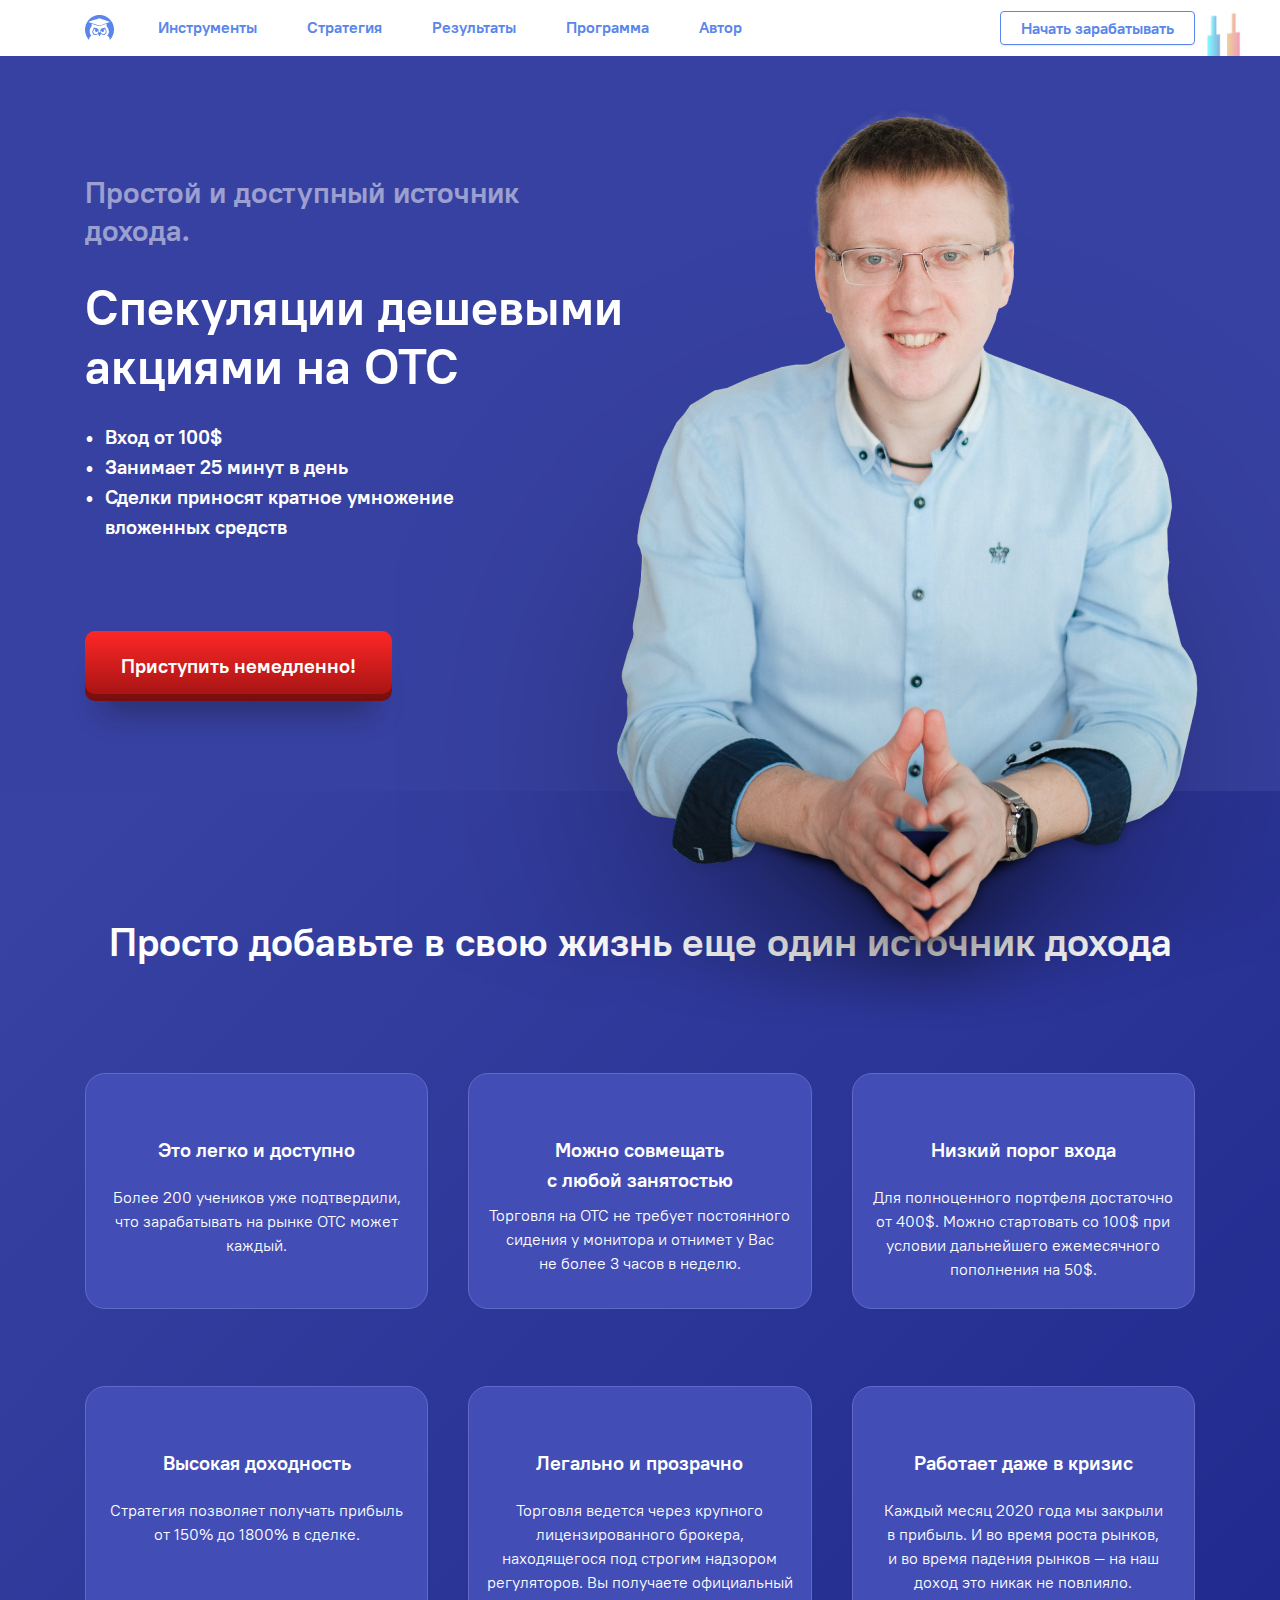
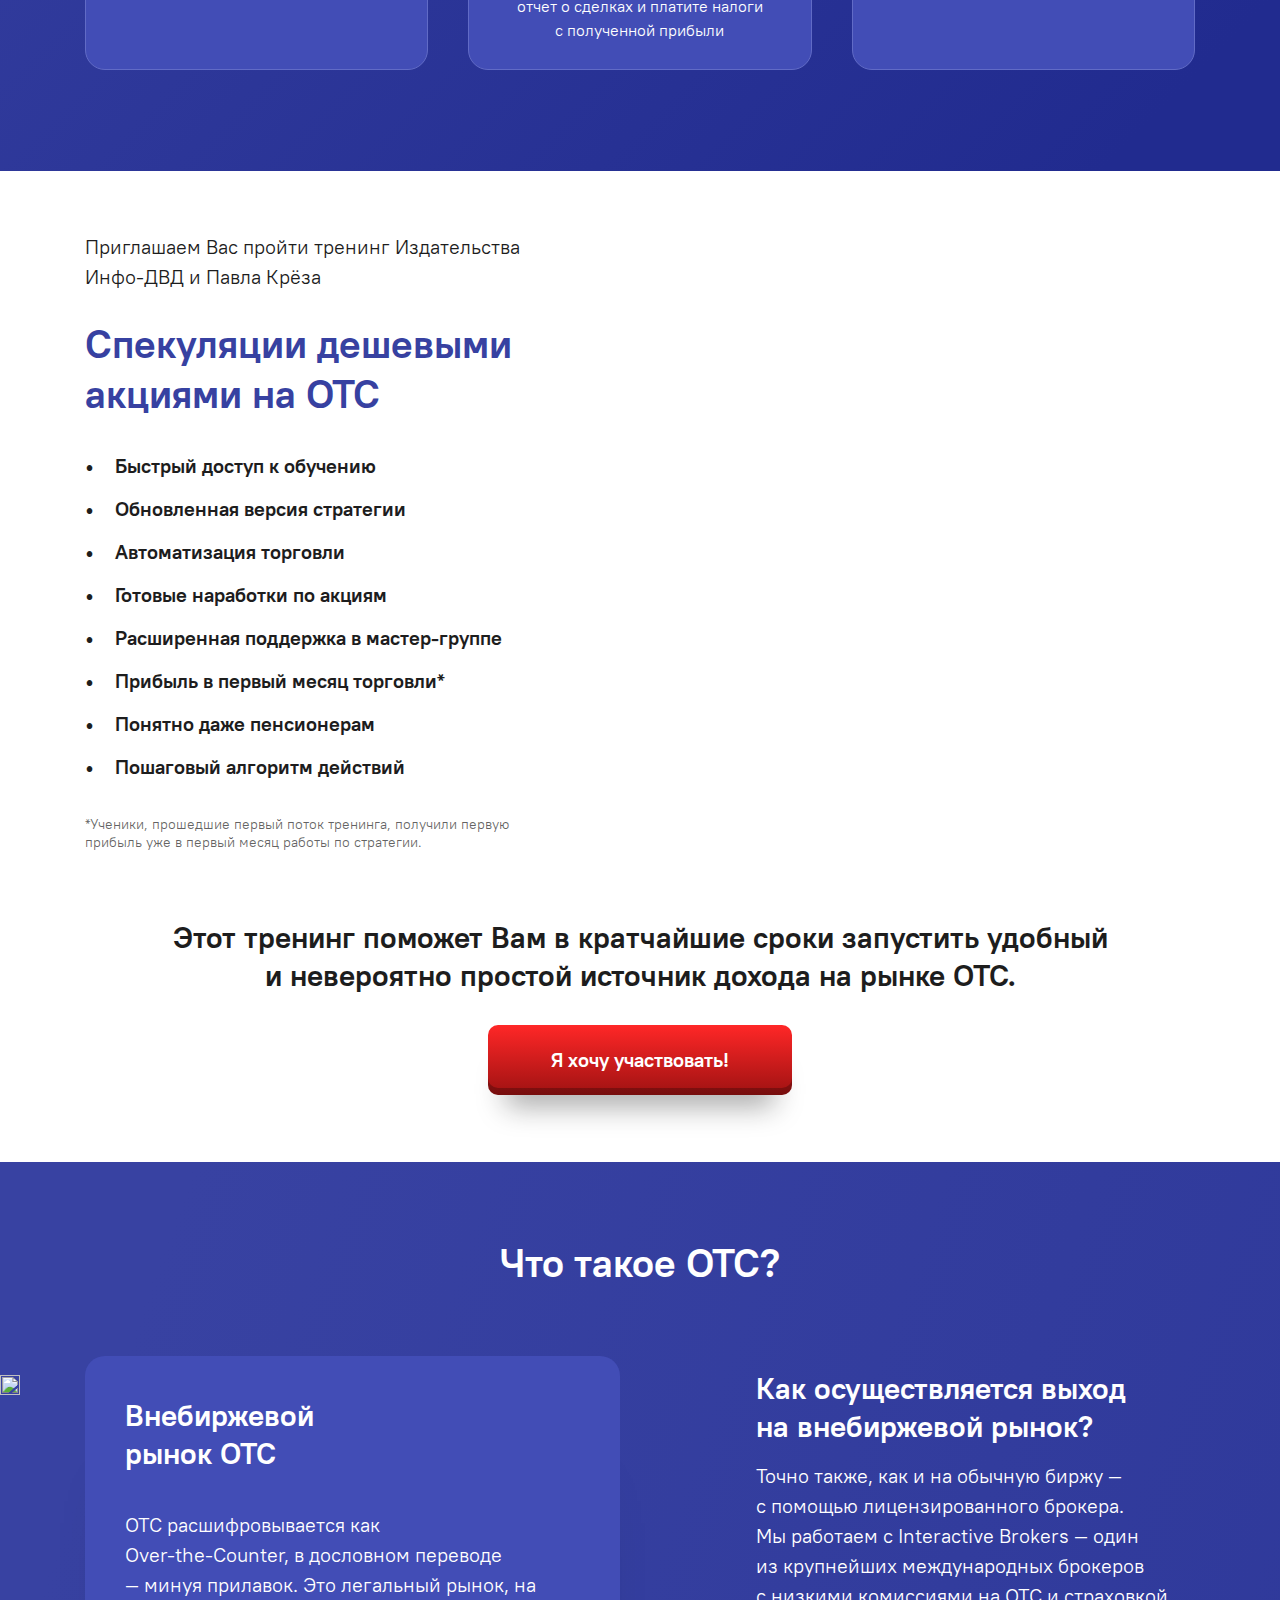
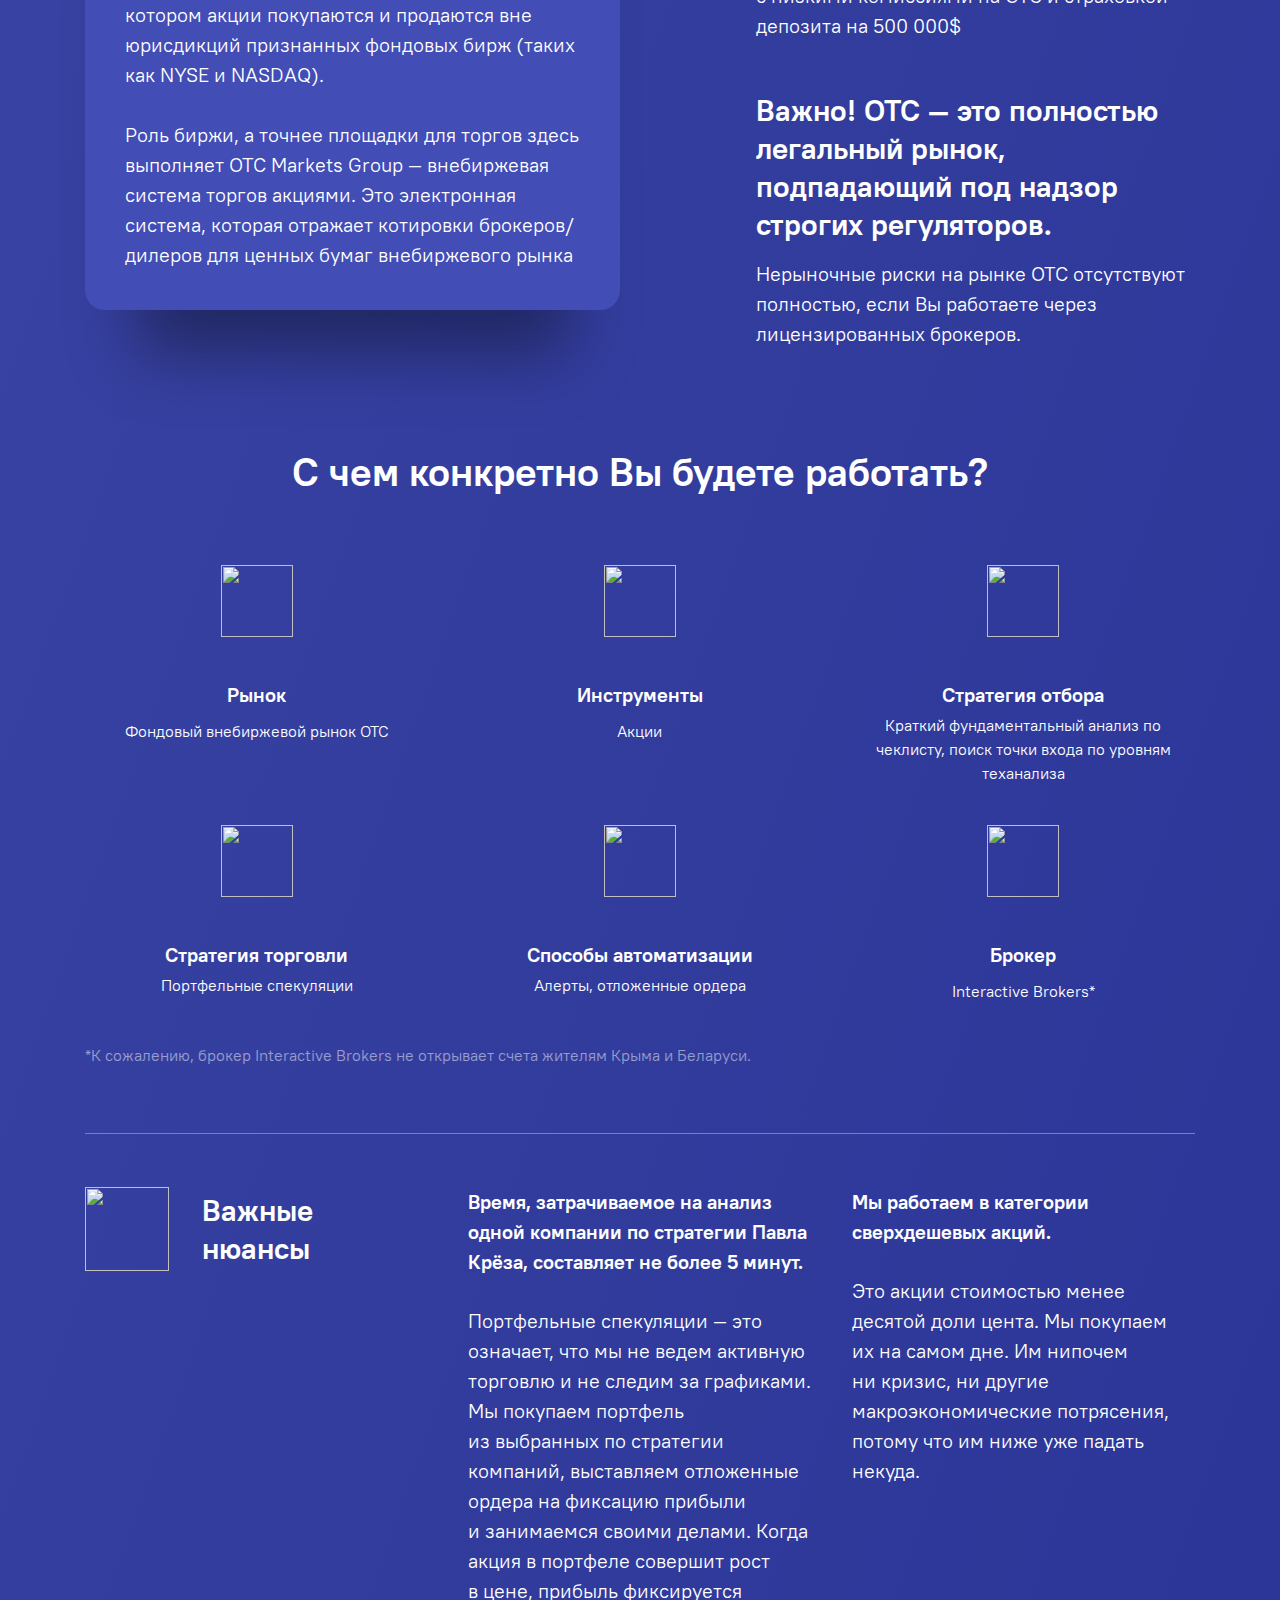
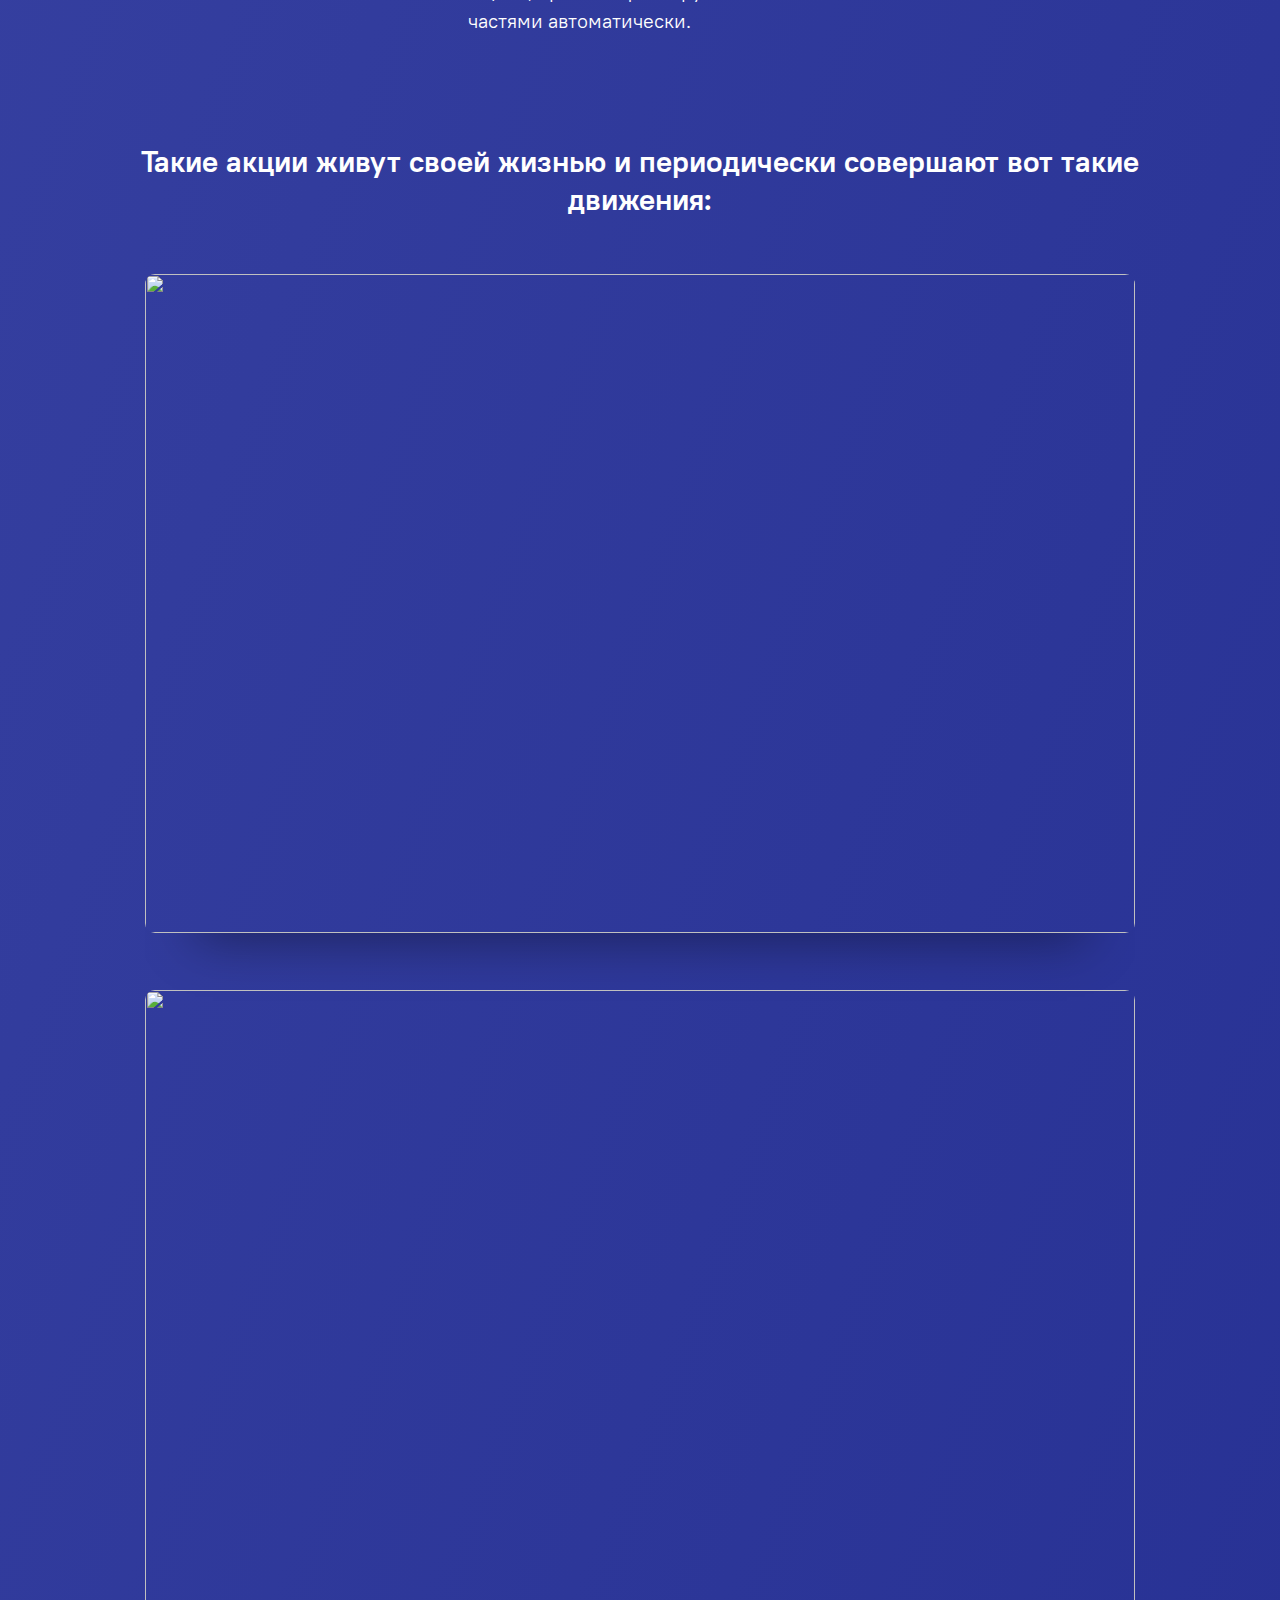
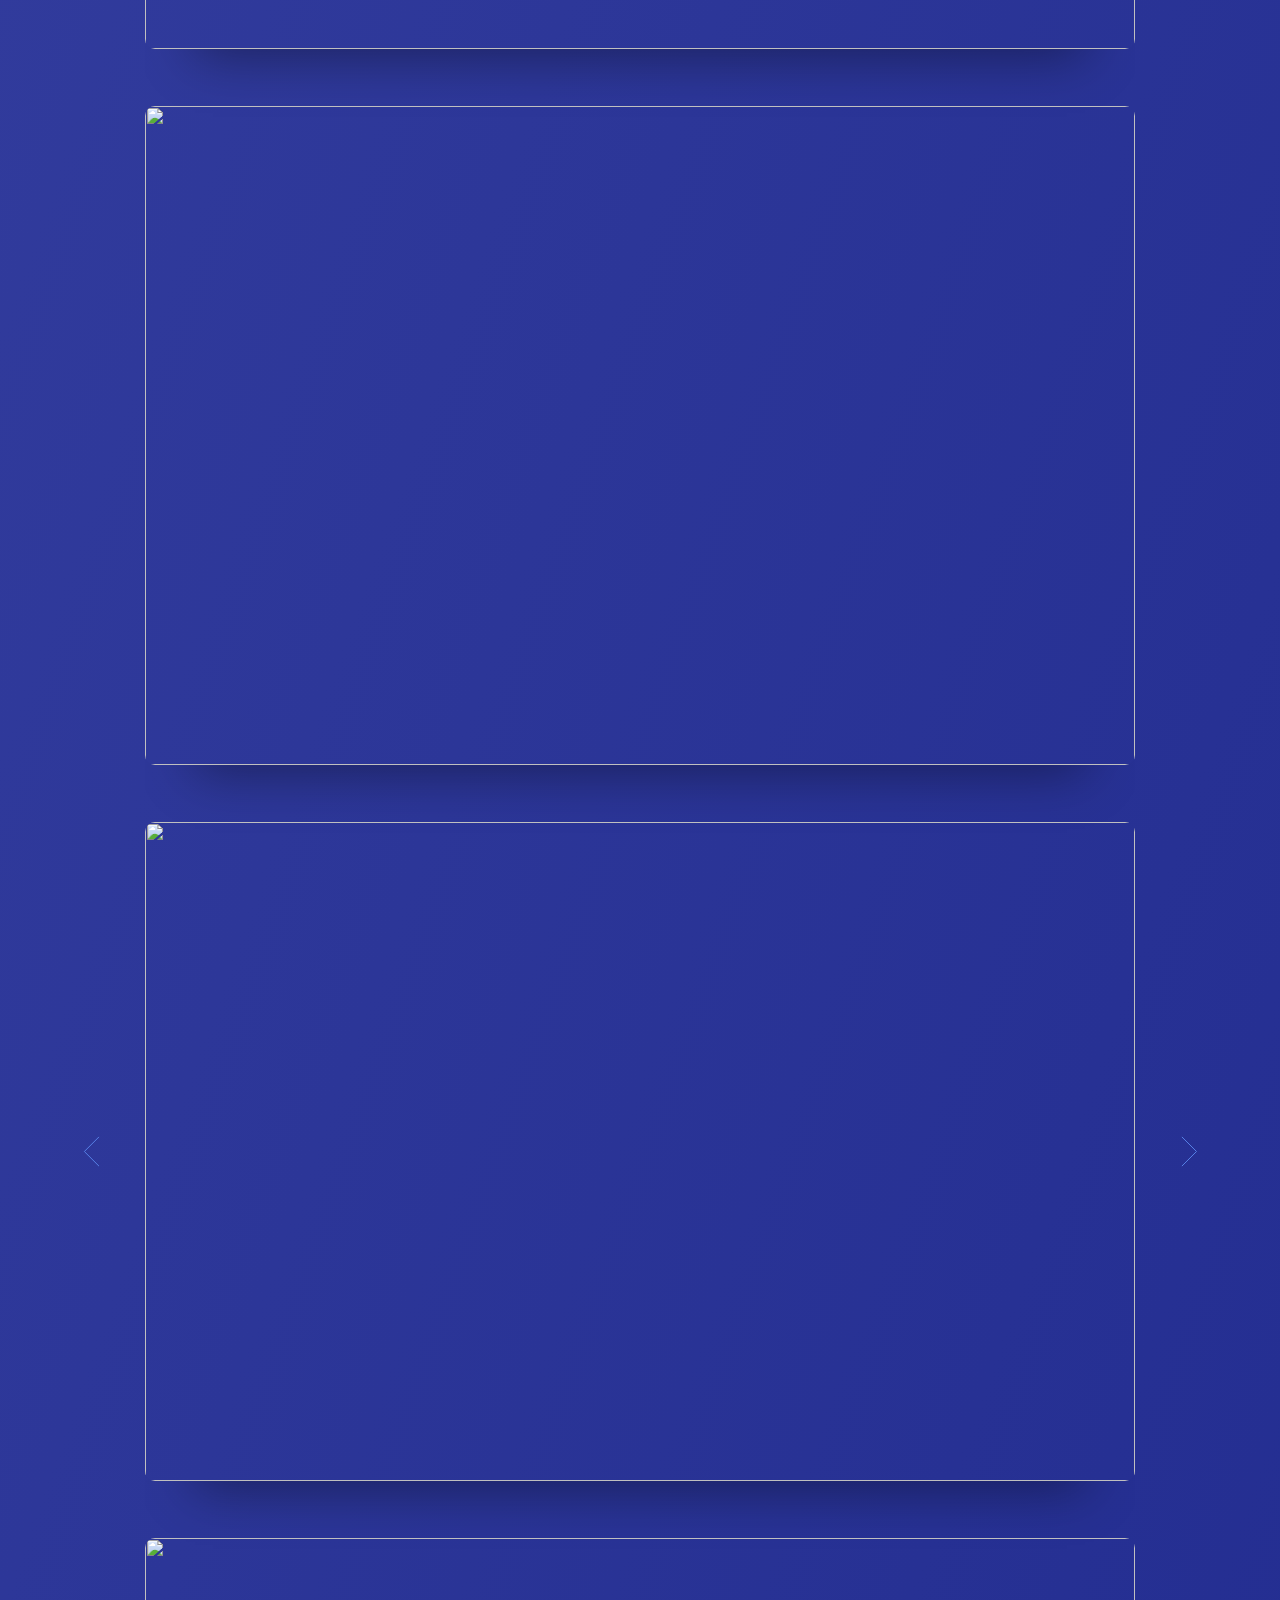
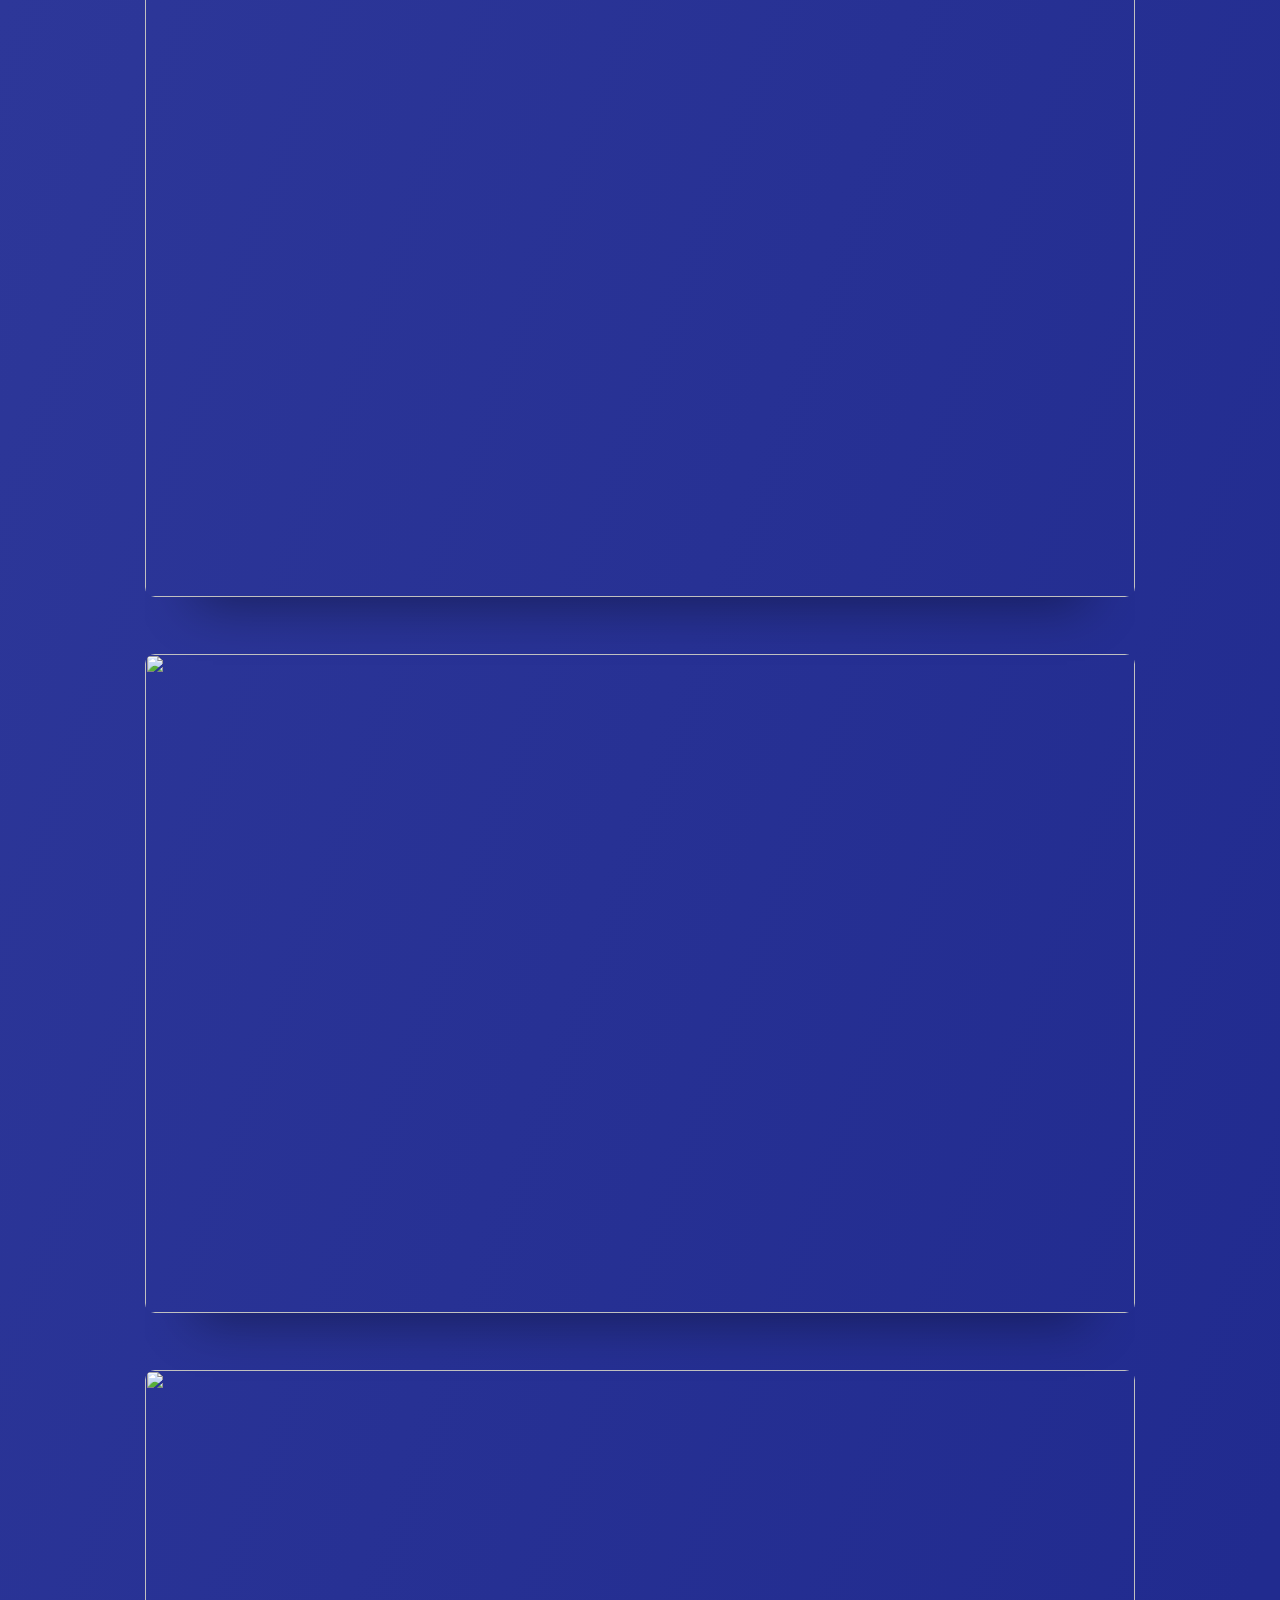
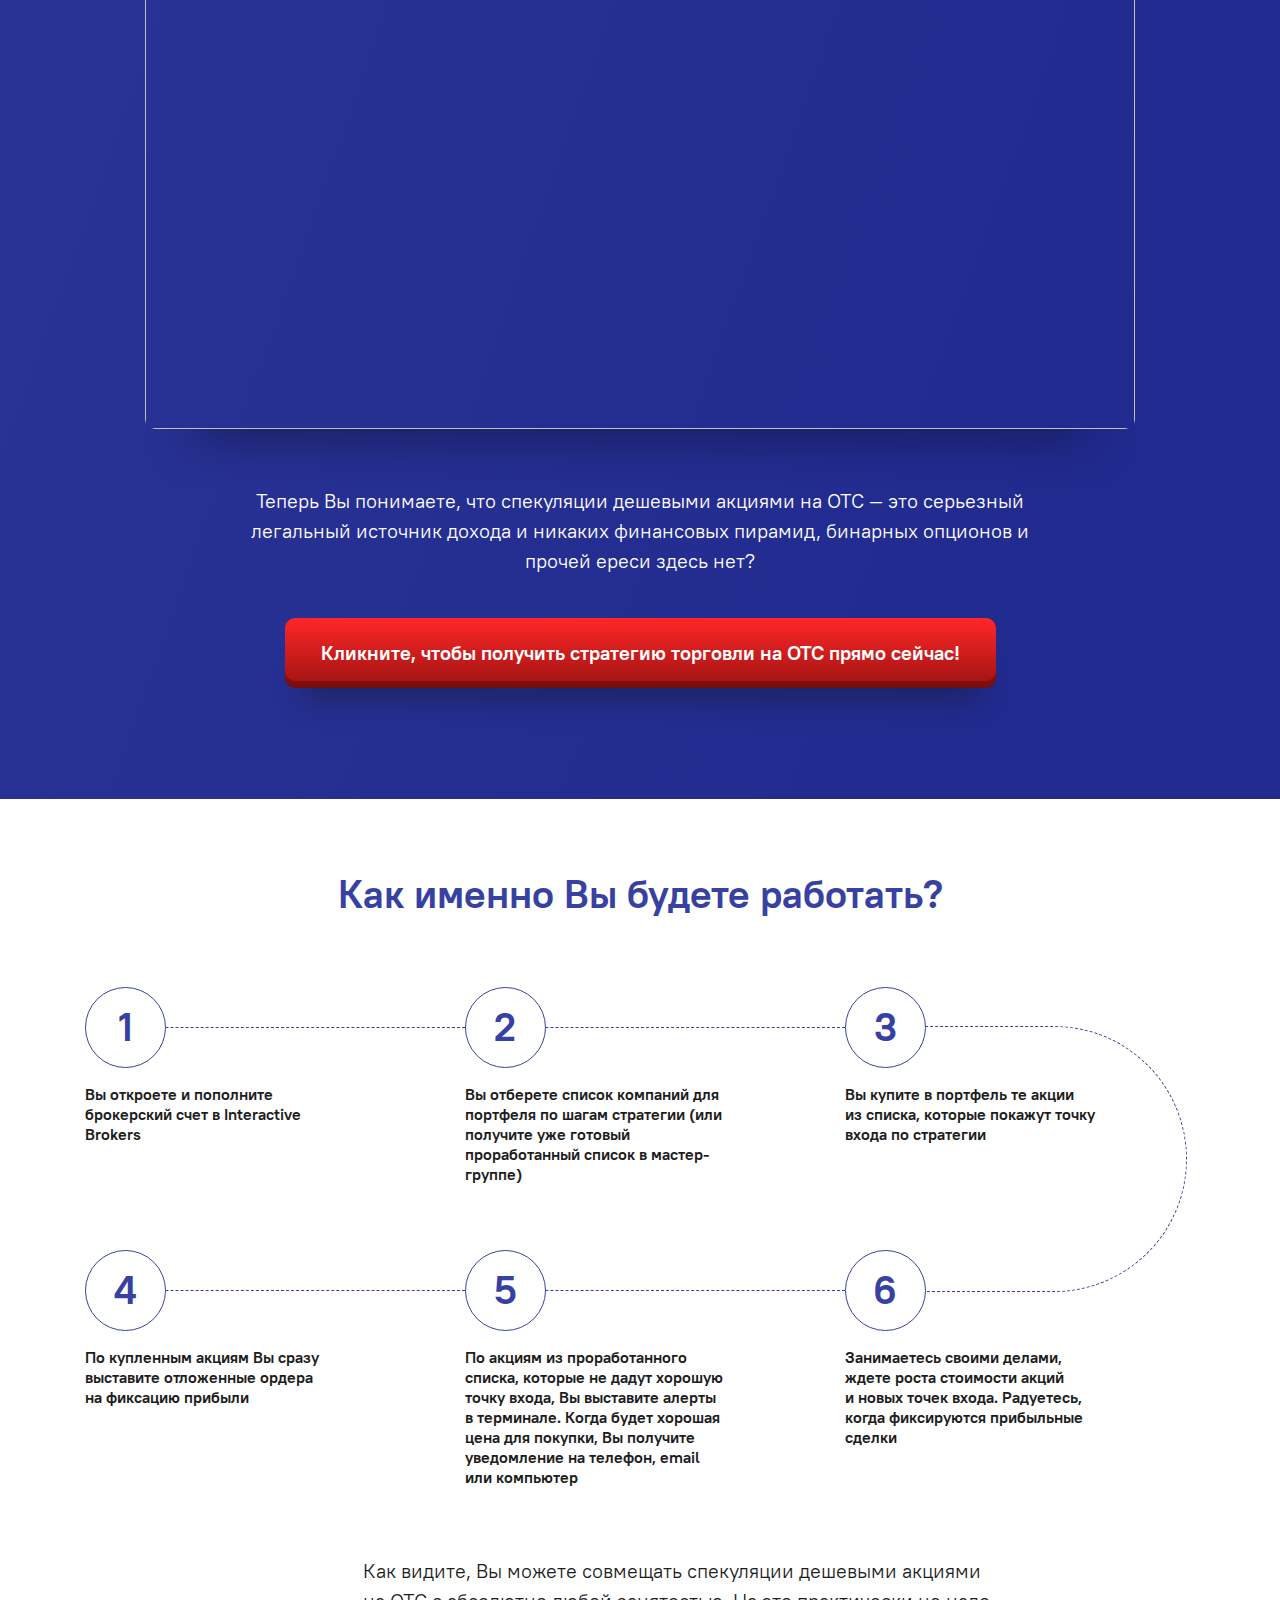
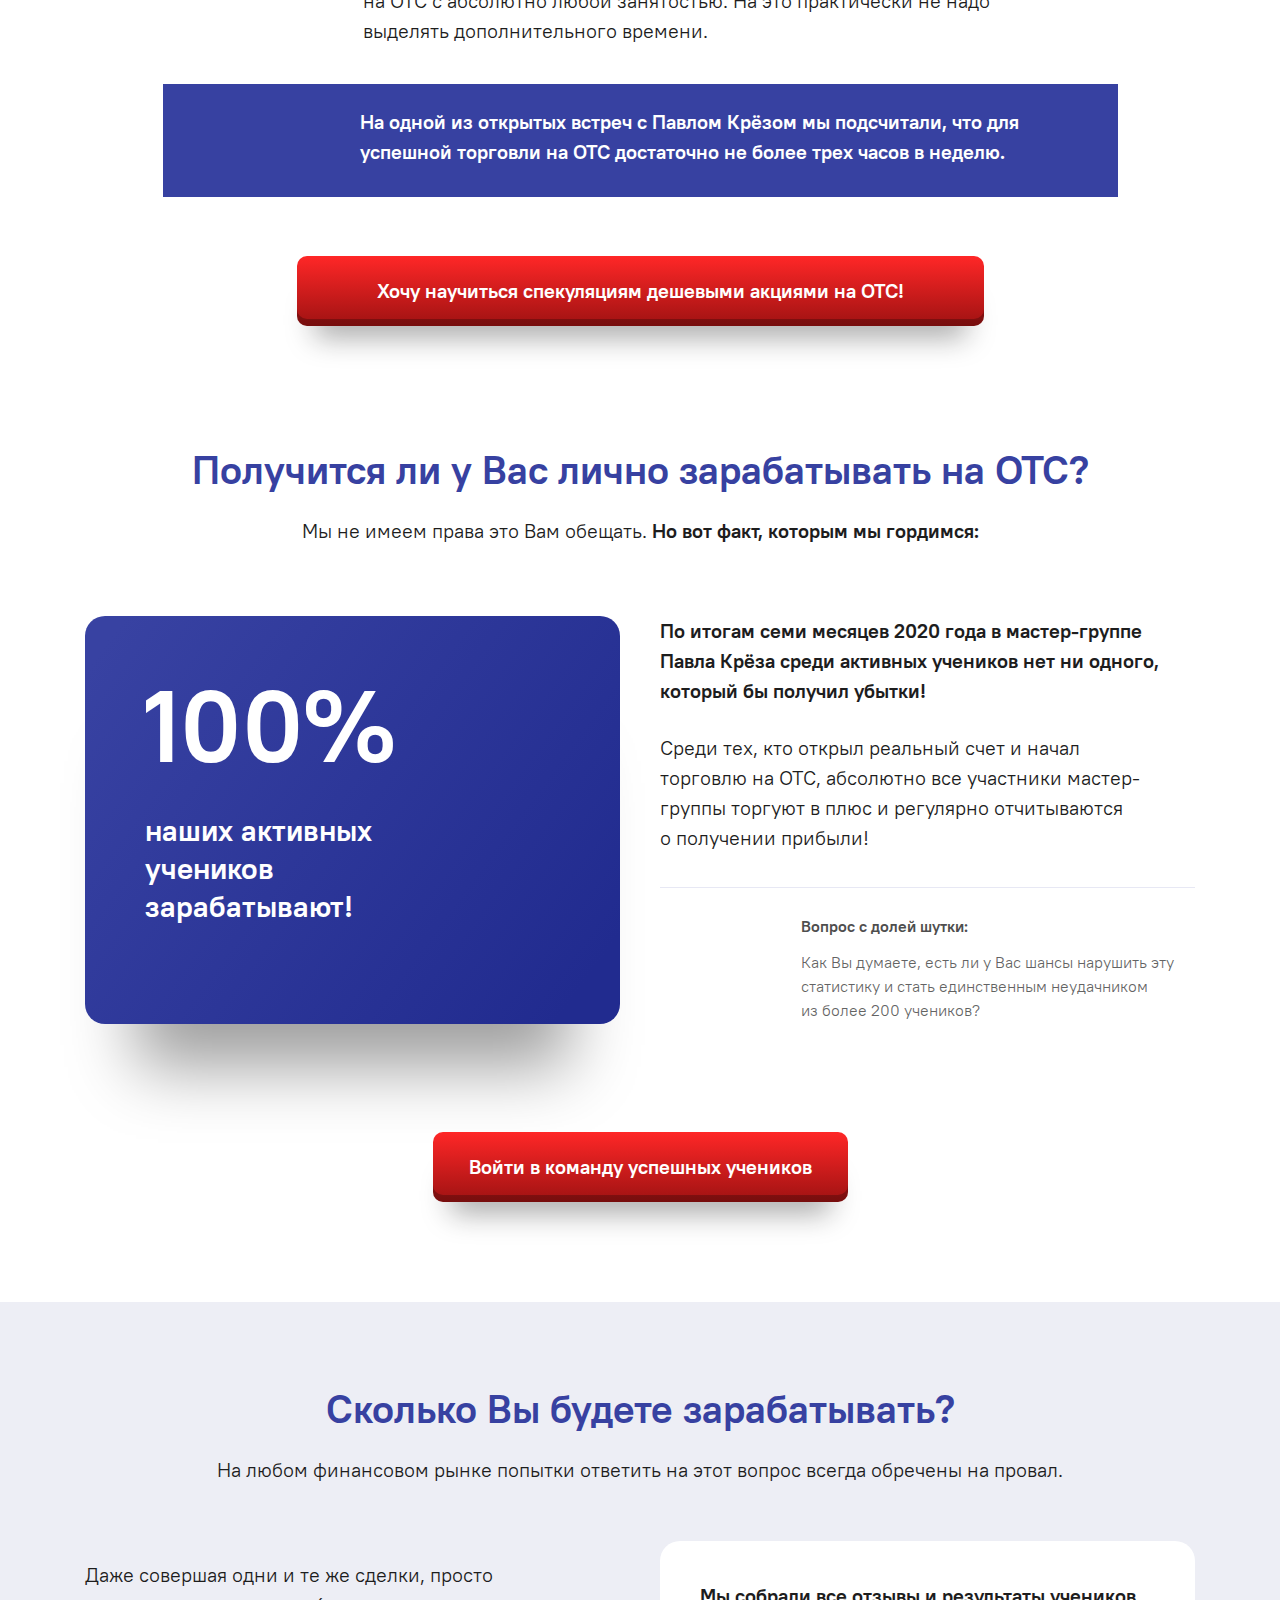
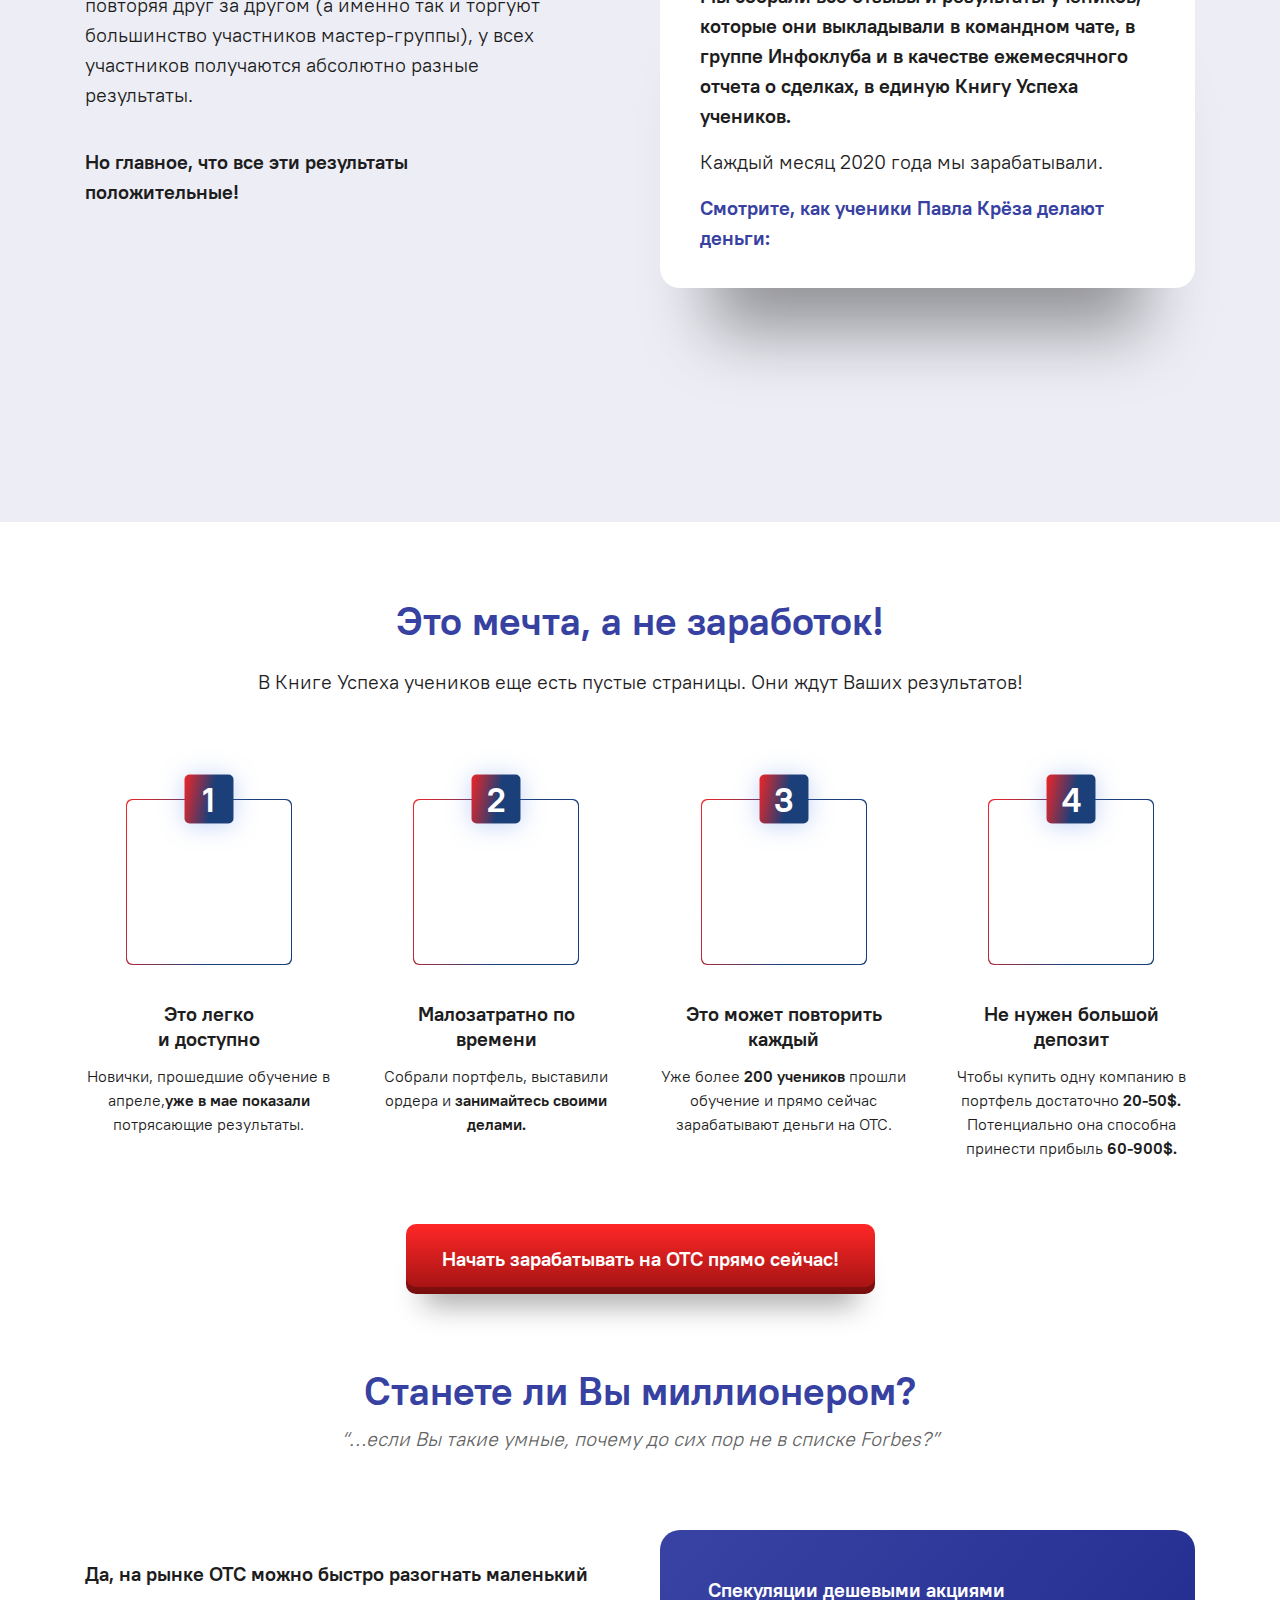
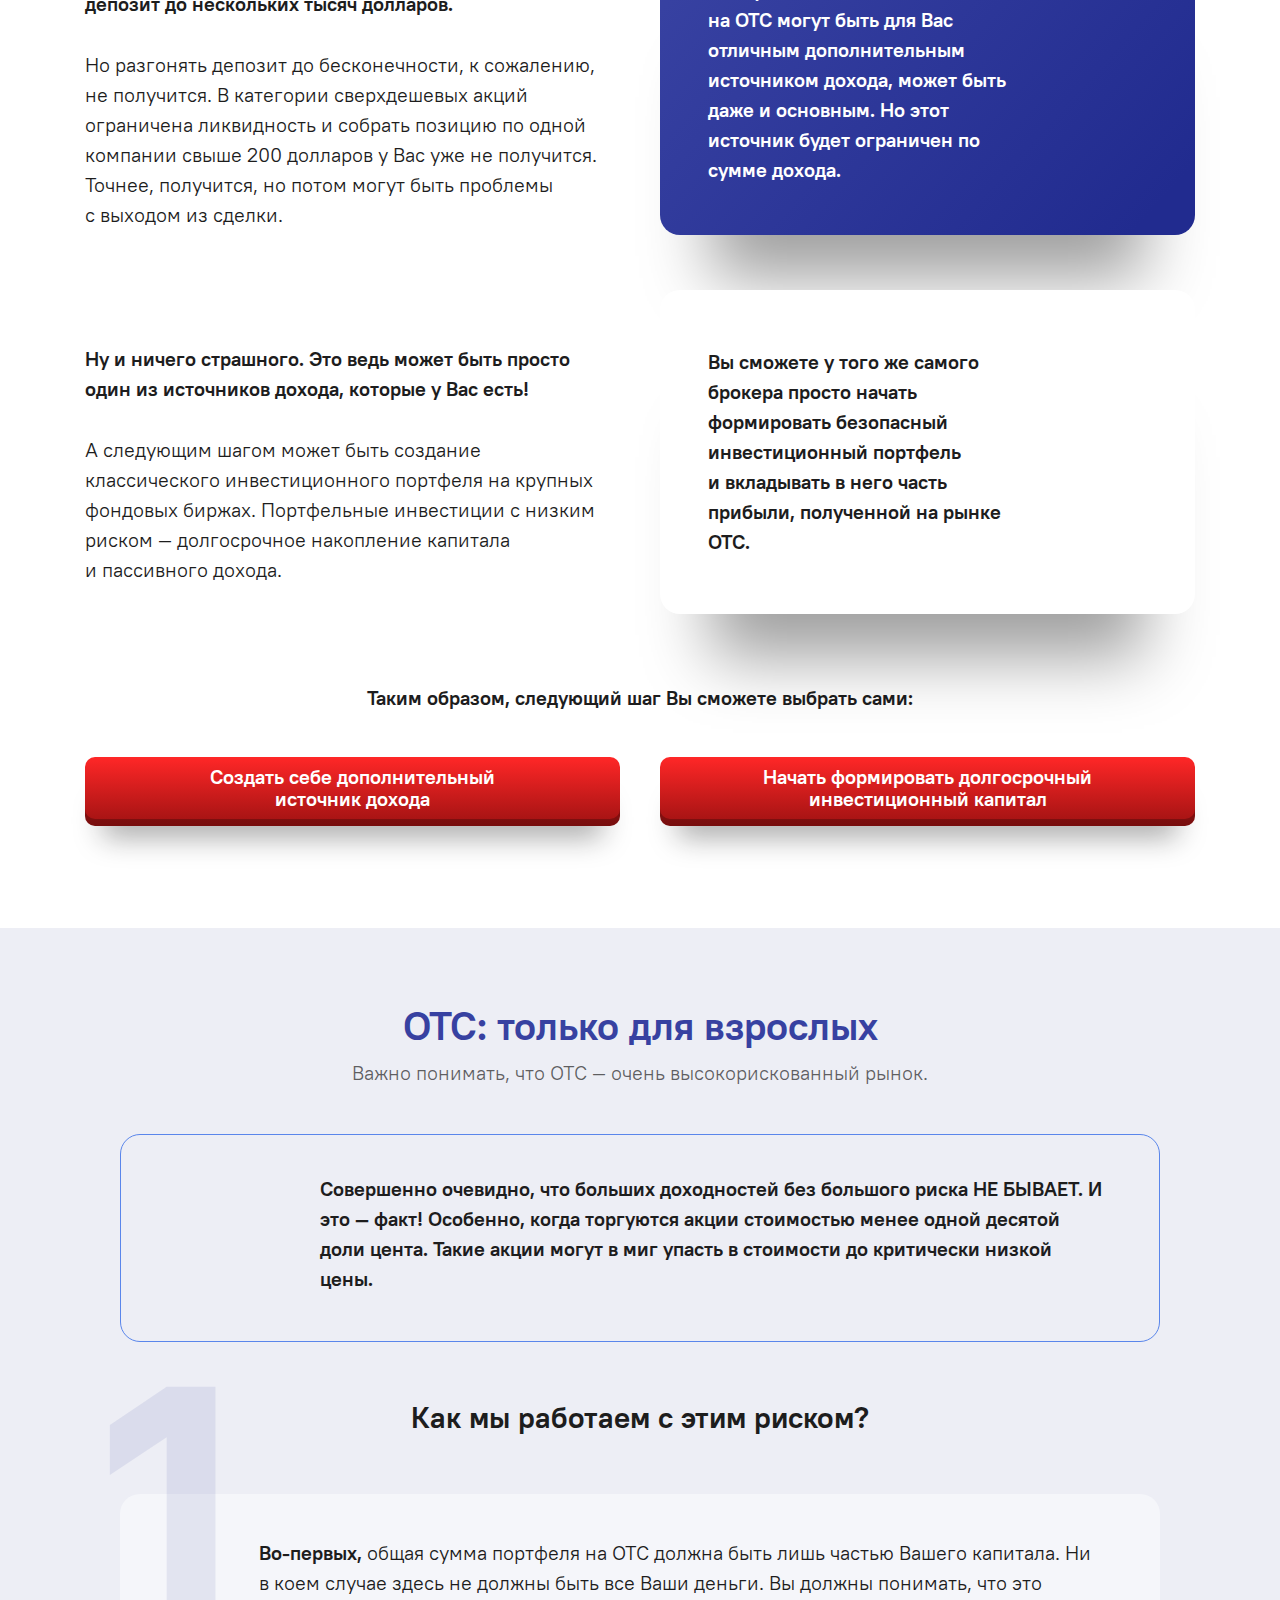
==== commit 4c81701f: "Merge branch 'master' of https://github.com/pashawol/0010tradersKrez into test" ====
--- a/public/index.html
+++ b/public/index.html
@@ -32,15 +32,15 @@
 				</div>
 				<div class="menu-mobile__inner"><a class="menu-mobile__logo" href="/"><img src="img/logo.svg" alt=""/></a>
 					<ul class="menu-mobile__nav" itemscope="itemscope" itemtype="http://schema.org/SiteNavigationElement">
-						<li class="menu-mobile__item" itemprop="item"><a class="menu-mobile__link" href="/" itemprop="url">Инструменты</a>
+						<li class="menu-mobile__item" itemprop="item"><a class="menu-mobile__link" href="#sWhatWith" itemprop="url">Инструменты</a>
 						</li>
-						<li class="menu-mobile__item" itemprop="item"><a class="menu-mobile__link" href="#" itemprop="url">Стратегия</a>
+						<li class="menu-mobile__item" itemprop="item"><a class="menu-mobile__link" href="#sMoves" itemprop="url">Стратегия</a>
 						</li>
-						<li class="menu-mobile__item" itemprop="item"><a class="menu-mobile__link" href="#" itemprop="url">Результаты</a>
+						<li class="menu-mobile__item" itemprop="item"><a class="menu-mobile__link" href="#sAble" itemprop="url">Результаты</a>
 						</li>
-						<li class="menu-mobile__item" itemprop="item"><a class="menu-mobile__link" href="#" itemprop="url">Программа</a>
+						<li class="menu-mobile__item" itemprop="item"><a class="menu-mobile__link" href="#sSpecProgram" itemprop="url">Программа</a>
 						</li>
-						<li class="menu-mobile__item" itemprop="item"><a class="menu-mobile__link" href="#" itemprop="url">Автор</a>
+						<li class="menu-mobile__item" itemprop="item"><a class="menu-mobile__link" href="#sAuthor" itemprop="url">Автор</a>
 						</li>
 					</ul>
 					<div class="text-right"></div>
@@ -59,15 +59,15 @@
 							</div>
 							<div class="col d-none d-lg-block">
 								<ul class="top-nav__nav" itemscope="itemscope" itemtype="http://schema.org/SiteNavigationElement">
-									<li class="top-nav__item" itemprop="item"><a class="top-nav__link" href="/" itemprop="url">Инструменты</a>
+									<li class="top-nav__item" itemprop="item"><a class="top-nav__link" href="#sWhatWith" itemprop="url">Инструменты</a>
 									</li>
-									<li class="top-nav__item" itemprop="item"><a class="top-nav__link" href="#" itemprop="url">Стратегия</a>
+									<li class="top-nav__item" itemprop="item"><a class="top-nav__link" href="#sMoves" itemprop="url">Стратегия</a>
 									</li>
-									<li class="top-nav__item" itemprop="item"><a class="top-nav__link" href="#" itemprop="url">Результаты</a>
+									<li class="top-nav__item" itemprop="item"><a class="top-nav__link" href="#sAble" itemprop="url">Результаты</a>
 									</li>
-									<li class="top-nav__item" itemprop="item"><a class="top-nav__link" href="#" itemprop="url">Программа</a>
+									<li class="top-nav__item" itemprop="item"><a class="top-nav__link" href="#sSpecProgram" itemprop="url">Программа</a>
 									</li>
-									<li class="top-nav__item" itemprop="item"><a class="top-nav__link" href="#" itemprop="url">Автор</a>
+									<li class="top-nav__item" itemprop="item"><a class="top-nav__link" href="#sAuthor" itemprop="url">Автор</a>
 									</li>
 								</ul>
 							</div>
@@ -98,7 +98,7 @@
 										<li>Занимает 25&nbsp;минут в&nbsp;день</li>
 										<li>Сделки приносят кратное умножение вложенных средств</li>
 									</ul>
-								</div><a class="headerBlock__get-started-btn" href="#">Приступить немедленно!</a>
+								</div><a class="headerBlock__get-started-btn scroll-link" href="#sSpecProgram">Приступить немедленно!</a>
 							</div>
 						</div>
 					</div>
@@ -206,7 +206,7 @@
 						<p>*Ученики, прошедшие первый поток тренинга, получили первую прибыль уже в первый месяц работы по стратегии.</p>
 					</div>
 					<div class="sBook__lower-convince text-center">
-						<h4>Этот тренинг поможет Вам в&nbsp;кратчайшие сроки запустить удобный и&nbsp;невероятно простой источник дохода на&nbsp;рынке ОТС.</h4><a class="sBook__btn" href="#">Я хочу участвовать!</a>
+						<h4>Этот тренинг поможет Вам в&nbsp;кратчайшие сроки запустить удобный и&nbsp;невероятно простой источник дохода на&nbsp;рынке ОТС.</h4><a class="sBook__btn scroll-link" href="#sSpecProgram">Я хочу участвовать!</a>
 					</div>
 				</div>
 			</section>
@@ -368,7 +368,7 @@
 						</div>
 						<div class="text-center">
 							<div class="sSubtleties__convince-txt">Теперь Вы&nbsp;понимаете, что спекуляции дешевыми акциями на&nbsp;ОТС&nbsp;&mdash; это серьезный легальный источник дохода и&nbsp;никаких финансовых пирамид, бинарных опционов&nbsp;и прочей ереси здесь нет?
-							</div><a class="sSubtleties__btn" href="#">Кликните, чтобы получить стратегию торговли на ОТС прямо сейчас!</a>
+							</div><a class="sSubtleties__btn scroll-link" href="#sSpecProgram">Кликните, чтобы получить стратегию торговли на ОТС прямо сейчас!</a>
 						</div>
 					</div>
 				</div>
@@ -421,7 +421,7 @@
 							</div>
 							<p>На&nbsp;одной из&nbsp;открытых встреч с&nbsp;Павлом Крёзом мы&nbsp;подсчитали, что для успешной торговли на&nbsp;ОТС достаточно не&nbsp;более трех часов в&nbsp;неделю.</p>
 						</div>
-						<div class="text-center"><a class="sMoves__btn" href="#">Хочу научиться спекуляциям дешевыми акциями на ОТС!</a>
+						<div class="text-center"><a class="sMoves__btn scroll-link" href="#sSpecProgram">Хочу научиться спекуляциям дешевыми акциями на ОТС!</a>
 						</div>
 					</div>
 				</div>
@@ -462,7 +462,7 @@
 							</div>
 						</div>
 					</div>
-					<div class="text-center"><a class="sHowWork__btn" href="#">Войти в команду успешных учеников</a>
+					<div class="text-center"><a class="sHowWork__btn scroll-link" href="#sSpecProgram">Войти в команду успешных учеников</a>
 					</div>
 				</div>
 			</section>
@@ -560,7 +560,7 @@
 							</p>
 						</div>
 					</div>
-					<div class="text-center"><a class="sDream__btn" href="#">Начать зарабатывать на ОТС прямо сейчас!</a>
+					<div class="text-center"><a class="sDream__btn scroll-link" href="#sSpecProgram">Начать зарабатывать на ОТС прямо сейчас!</a>
 					</div>
 				</div>
 			</section>
@@ -619,9 +619,9 @@
 					<div class="sMillionaire__lower-txt">Таким образом, следующий шаг Вы сможете выбрать сами:
 					</div>
 					<div class="sMillionaire__btn-row row">
-						<div class="col-md-6"><a class="sMillionaire__btn" href="#">Создать себе дополнительный<br/>источник дохода</a>
-						</div>
-						<div class="col-md-6"><a class="sMillionaire__btn" href="#">Начать формировать долгосрочный<br/>инвестиционный капитал</a>
+						<div class="col-md-6"><a class="sMillionaire__btn scroll-link" href="#sSpecProgram">Создать себе дополнительный<br/>источник дохода</a>
+						</div>
+						<div class="col-md-6"><a class="sMillionaire__btn scroll-link" href="#sSpecProgram">Начать формировать долгосрочный<br/>инвестиционный капитал</a>
 						</div>
 					</div>
 				</div>
@@ -1287,7 +1287,7 @@
 					<!-- /picture-->
 					<p>Мастер-группа Павла Крёза в комплекте с тренингом «Спекуляции дешевыми акциями на ОТС» - это готовое решение для создания нового источника дохода, проверенное и подтвержденное более 200 учениками.</p>
 				</div>
-				<div class="text-center"><a class="sSpecProgram__btn" href="#">Хочу войти в команду Павла Крёза!</a>
+				<div class="text-center"><a class="sSpecProgram__btn scroll-link" href="#sSpecProgram">Хочу войти в команду Павла Крёза!</a>
 				</div>
 			</section>
 			<!-- end sSpecProgram-->
@@ -1469,7 +1469,7 @@
 							</picture>
 							<!-- /picture--></a>
 						</div>
-					</div><a class="sPublicTransactions__btn" href="#">Хочу повторить эти результаты! </a>
+					</div><a class="sPublicTransactions__btn scroll-link" href="#sSpecProgram">Хочу повторить эти результаты!</a>
 				</div>
 			</section>
 			<!-- end sPublicTransactions-->
@@ -1734,8 +1734,8 @@
 								</h2>
 							</div>
 							<div class="sGoldenLevel__txt">
-								<p>Издательство Инфо-ДВД в&nbsp;лице основателя Издательства Анатолия Белоусова, директора Издательства Никиты Королева и&nbsp;инфоменеджера Издательства Дениса Абросимова присваивает онлайн-тренингу Павла Крёза &laquo;Спекуляции дешевыми акциями на&nbsp;ОТС&raquo; &laquo;Золотой уровень доверия&raquo;.</p>
-								<p><strong>&laquo;Золотым уровнем доверия&raquo;</strong> помечаются &laquo;классические&raquo; обучающие курсы/программы издательства Инфо-ДВД. &laquo;Золотая метка&raquo; означает, что тема данного курса не&nbsp;вызывает этических нареканий со&nbsp;стороны большинства членов редколлегии Инфо-ДВД, а&nbsp;вероятность положительного результата от&nbsp;обучения/применения данных знаний, методик, программ (при неукоснительном соблюдении всех инструкций автора) находится в&nbsp;районе&nbsp;80%.</p>
+								<p>Издательство Инфо-ДВД в&nbsp;лице основателя Издательства Анатолия Белоусова, директора Издательства Никиты Королева, куратора обучения Дениса Абросимова и&nbsp;автора Романа Романовича присваивает онлайн-тренингу &laquo;Умные инвестиции три-в-одном&raquo; максимальный рейтинг надежности.</p>
+								<p>Это значит, что тема данного курса не&nbsp;вызывает ни&nbsp;малейших этических нареканий со&nbsp;стороны редколлегии Инфо-ДВД, а&nbsp;вероятность положительного результата от&nbsp;обучения/применения данных знаний, методик, программ (при неукоснительном соблюдении всех инструкций автора) близка к&nbsp;100%.</p>
 							</div>
 						</div>
 					</div>
@@ -1825,7 +1825,7 @@
 						</div>
 					</div>
 					<div class="sReadySource__text">Войдите в&nbsp;команду Павла Крёза прямо сейчас и&nbsp;начните зарабатывать деньги на&nbsp;дешевых акциях рынка ОТС.
-					</div><a class="sReadySource__btn" href="#">Стать участником команды!</a>
+					</div><a class="sReadySource__btn scroll-link" href="#sSpecProgram">Стать участником команды!</a>
 				</div>
 			</section>
 			<!-- end sReadySource-->
--- a/public/css/main.min.css
+++ b/public/css/main.min.css
@@ -1 +1 @@
-@charset "UTF-8";@font-face{font-family:PT Root UI;font-style:normal;font-weight:700;font-display:block;src:url(../fonts/PTRootUI-Bold.woff2) format("woff2")}@font-face{font-family:PT Root UI;font-style:normal;font-weight:400;font-display:block;src:url(../fonts/PTRootUI-Regular.woff2) format("woff2")}@font-face{font-family:PT Mono;font-style:normal;font-weight:700;font-display:block;src:url(../fonts/ptmonobold.woff2) format("woff2")}@font-face{font-family:PT Mono;font-style:italic;font-weight:400;font-display:block;src:url(../fonts/ptsansitalic.woff2) format("woff2")}.icon{display:inline-block;width:1em;height:1em;fill:currentColor}.icon-basket{font-size:2.4rem;width:.91667em}.icon-checked{font-size:2.5rem;width:1.28em}.icon-chevron-left,.icon-chevron-right{font-size:3.5rem;width:.57143em}.icon-fb,.icon-instagram{font-size:2.4rem;width:1em}.icon-telegram,.icon-viber{font-size:1.6rem;width:1em}.icon-vk{font-size:2.4rem;width:1em}.icon-whatsapp{font-size:1.6rem;width:1em}:root{--bs-blue:#3741a1;--bs-indigo:#6610f2;--bs-purple:#6f42c1;--bs-pink:#d63384;--bs-red:#dc3545;--bs-orange:#f2994a;--bs-yellow:#ffc107;--bs-green:#28a745;--bs-teal:#20c997;--bs-cyan:#17a2b8;--bs-white:#fff;--bs-gray:#6c757d;--bs-gray-dark:#343a40;--bs-primary:#3741a1;--bs-secondary:#424db6;--bs-success:#28a745;--bs-info:#17a2b8;--bs-warning:#f2994a;--bs-danger:#dc3545;--bs-light:#5a86eb;--bs-dark:#343a40;--bs-font-sans-serif:"PT Root UI",system-ui,-apple-system,"Segoe UI",Roboto,"Helvetica Neue",Arial,"Noto Sans",sans-serif,"Apple Color Emoji","Segoe UI Emoji","Segoe UI Symbol","Noto Color Emoji";--bs-font-monospace:"PT Mono",SFMono-Regular,Menlo,Monaco,Consolas,"Liberation Mono","Courier New",monospace;--bs-gradient:linear-gradient(180deg,hsla(0,0%,100%,0.15),hsla(0,0%,100%,0))}*,:after,:before{-webkit-box-sizing:border-box;-moz-box-sizing:border-box;box-sizing:border-box}body{margin:0;font-family:var(--bs-font-sans-serif);font-size:1rem;font-weight:400;line-height:1.5;color:#1d1d1d;background-color:#fff;-webkit-text-size-adjust:100%;-webkit-tap-highlight-color:rgba(0,0,0,0)}[tabindex="-1"]:focus:not(:focus-visible){outline:0!important}hr{margin:1rem 0;color:inherit;background-color:currentColor;border:0;opacity:.25}hr:not([size]){height:1px}.form-cont__form-title,.h1,.h2,.h3,.h4,.h5,.h6,.sAuthor__credo,.sAuthor li,.sAuthor p,.sBecome__numb,.sPublicTransactions p,.sReadySource__team,.sReadySource__text,.sReadySource p,h1,h2,h3,h4,h5,h6{margin-top:0;margin-bottom:.5rem;font-weight:400;line-height:1.5}.h1,h1{font-size:-webkit-calc(1.4375rem + 2.25vw);font-size:-moz-calc(1.4375rem + 2.25vw);font-size:calc(1.4375rem + 2.25vw)}.h2,.sBecome__numb,h2{font-size:-webkit-calc(1.375rem + 1.5vw);font-size:-moz-calc(1.375rem + 1.5vw);font-size:calc(1.375rem + 1.5vw)}.h3,h3{font-size:-webkit-calc(1.3rem + .6vw);font-size:-moz-calc(1.3rem + .6vw);font-size:calc(1.3rem + .6vw)}.form-cont__form-title,.h4,h4{font-size:-webkit-calc(1.3125rem + .75vw);font-size:-moz-calc(1.3125rem + .75vw);font-size:calc(1.3125rem + .75vw)}.h5,.sAuthor__credo,.sAuthor li,.sAuthor p,.sPublicTransactions p,.sReadySource__team,.sReadySource__text,.sReadySource p,h5{font-size:1.25rem}.h6,h6{font-size:1rem}p{margin-top:0;margin-bottom:1rem}abbr[data-original-title],abbr[title]{text-decoration:underline;-webkit-text-decoration:underline dotted;-moz-text-decoration:underline dotted;text-decoration:underline dotted;cursor:help;-webkit-text-decoration-skip-ink:none;text-decoration-skip-ink:none}address{margin-bottom:1rem;font-style:normal;line-height:inherit}ol,ul{padding-left:2rem}dl,ol,ul{margin-top:0;margin-bottom:1rem}ol ol,ol ul,ul ol,ul ul{margin-bottom:0}dt{font-weight:700}dd{margin-bottom:.5rem;margin-left:0}blockquote{margin:0 0 1rem}b,strong{font-weight:bolder}.small,small{font-size:.875em}.mark,mark{padding:.2em;background-color:#fcf8e3}sub,sup{position:relative;font-size:.75em;line-height:0;vertical-align:baseline}sub{bottom:-.25em}sup{top:-.5em}a{color:#3741a1;text-decoration:none}a:hover{color:#242a68}a:not([href]):not([class]),a:not([href]):not([class]):hover{color:inherit;text-decoration:none}code,kbd,pre,samp{font-family:var(--bs-font-monospace);font-size:1em}pre{display:block;margin-top:0;margin-bottom:1rem;overflow:auto;font-size:.875em;-ms-overflow-style:scrollbar}pre code{font-size:inherit;color:inherit;word-break:normal}code{font-size:.875em;color:#d63384;word-wrap:break-word}a>code{color:inherit}kbd{padding:.2rem .4rem;font-size:.875em;color:#fff;background-color:#212529;-webkit-border-radius:.2rem;-moz-border-radius:.2rem;border-radius:.2rem}kbd kbd{padding:0;font-size:1em;font-weight:700}figure{margin:0 0 1rem}img,svg{vertical-align:middle}table{caption-side:bottom;border-collapse:collapse}caption{padding-top:.5rem;padding-bottom:.5rem;color:#6c757d;text-align:left}th{text-align:inherit;text-align:-webkit-match-parent}tbody,td,tfoot,th,thead,tr{border:0 solid;border-color:inherit}label{display:inline-block}button{-webkit-border-radius:0;-moz-border-radius:0;border-radius:0}button:focus{outline:1px dotted;outline:5px auto -webkit-focus-ring-color}button,input,optgroup,select,textarea{margin:0;font-family:inherit;font-size:inherit;line-height:inherit}button,input{overflow:visible}button,select{text-transform:none}[role=button]{cursor:pointer}select{word-wrap:normal}[list]::-webkit-calendar-picker-indicator{display:none}[type=button],[type=reset],[type=submit],button{-webkit-appearance:button}[type=button]:not(:disabled),[type=reset]:not(:disabled),[type=submit]:not(:disabled),button:not(:disabled){cursor:pointer}::-moz-focus-inner{padding:0;border-style:none}textarea{resize:vertical}fieldset{min-width:0;padding:0;margin:0;border:0}legend{float:left;width:100%;padding:0;margin-bottom:.5rem;font-size:-webkit-calc(1.275rem + .3vw);font-size:-moz-calc(1.275rem + .3vw);font-size:calc(1.275rem + .3vw);line-height:inherit;white-space:normal}legend+*{clear:left}::-webkit-datetime-edit-day-field,::-webkit-datetime-edit-fields-wrapper,::-webkit-datetime-edit-hour-field,::-webkit-datetime-edit-minute,::-webkit-datetime-edit-month-field,::-webkit-datetime-edit-text,::-webkit-datetime-edit-year-field{padding:0}::-webkit-inner-spin-button{height:auto}[type=search]{outline-offset:-2px;-webkit-appearance:textfield}::-webkit-search-decoration{-webkit-appearance:none}::-webkit-color-swatch-wrapper{padding:0}::-webkit-file-upload-button{font:inherit;-webkit-appearance:button}output{display:inline-block}iframe{border:0}summary{display:list-item;cursor:pointer}progress{vertical-align:baseline}[hidden]{display:none!important}.lead{font-size:1.25rem;font-weight:300}.display-1{font-size:-webkit-calc(1.625rem + 4.5vw);font-size:-moz-calc(1.625rem + 4.5vw);font-size:calc(1.625rem + 4.5vw)}.display-1,.display-2{font-weight:300;line-height:1.5}.display-2{font-size:-webkit-calc(1.575rem + 3.9vw);font-size:-moz-calc(1.575rem + 3.9vw);font-size:calc(1.575rem + 3.9vw)}.display-3{font-size:-webkit-calc(1.525rem + 3.3vw);font-size:-moz-calc(1.525rem + 3.3vw);font-size:calc(1.525rem + 3.3vw)}.display-3,.display-4{font-weight:300;line-height:1.5}.display-4{font-size:-webkit-calc(1.475rem + 2.7vw);font-size:-moz-calc(1.475rem + 2.7vw);font-size:calc(1.475rem + 2.7vw)}.display-5{font-size:-webkit-calc(1.425rem + 2.1vw);font-size:-moz-calc(1.425rem + 2.1vw);font-size:calc(1.425rem + 2.1vw)}.display-5,.display-6{font-weight:300;line-height:1.5}.display-6{font-size:-webkit-calc(1.375rem + 1.5vw);font-size:-moz-calc(1.375rem + 1.5vw);font-size:calc(1.375rem + 1.5vw)}.list-inline,.list-unstyled{padding-left:0;list-style:none}.list-inline-item{display:inline-block}.list-inline-item:not(:last-child){margin-right:.5rem}.initialism{font-size:.875em;text-transform:uppercase}.blockquote{margin-bottom:1rem;font-size:1.25rem}.blockquote>:last-child{margin-bottom:0}.blockquote-footer{margin-top:-1rem;margin-bottom:1rem;font-size:.875em;color:#6c757d}.blockquote-footer:before{content:"\2014\00A0"}.container,.container-fluid,.container-lg,.container-md,.container-sm,.container-xl,.container-xxl{width:100%;padding-right:15px;padding-left:15px;margin-right:auto;margin-left:auto}.row{--bs-gutter-x:30px;--bs-gutter-y:0;display:-webkit-box;display:-webkit-flex;display:-moz-box;display:-ms-flexbox;display:flex;-webkit-box-flex:1;-webkit-flex:1 0 100%;-moz-box-flex:1;-ms-flex:1 0 100%;flex:1 0 100%;-webkit-flex-wrap:wrap;-ms-flex-wrap:wrap;flex-wrap:wrap;margin-top:calc(var(--bs-gutter-y)*-1);margin-right:calc(var(--bs-gutter-x)/-2);margin-left:calc(var(--bs-gutter-x)/-2)}.row>*{-webkit-flex-shrink:0;-ms-flex-negative:0;flex-shrink:0;width:100%;max-width:100%;padding-right:calc(var(--bs-gutter-x)/2);padding-left:calc(var(--bs-gutter-x)/2);margin-top:var(--bs-gutter-y)}.col{-webkit-box-flex:1;-webkit-flex:1 0 0%;-moz-box-flex:1;-ms-flex:1 0 0%;flex:1 0 0%}.col-auto,.row-cols-auto>*{width:auto}.col-1,.col-auto,.row-cols-auto>*{-webkit-box-flex:0;-webkit-flex:0 0 auto;-moz-box-flex:0;-ms-flex:0 0 auto;flex:0 0 auto}.col-1{width:8.33333%}.col-2{width:16.66667%}.col-2,.col-3{-webkit-box-flex:0;-webkit-flex:0 0 auto;-moz-box-flex:0;-ms-flex:0 0 auto;flex:0 0 auto}.col-3{width:25%}.col-4{width:33.33333%}.col-4,.col-5{-webkit-box-flex:0;-webkit-flex:0 0 auto;-moz-box-flex:0;-ms-flex:0 0 auto;flex:0 0 auto}.col-5{width:41.66667%}.col-6{width:50%}.col-6,.col-7{-webkit-box-flex:0;-webkit-flex:0 0 auto;-moz-box-flex:0;-ms-flex:0 0 auto;flex:0 0 auto}.col-7{width:58.33333%}.col-8{width:66.66667%}.col-8,.col-9{-webkit-box-flex:0;-webkit-flex:0 0 auto;-moz-box-flex:0;-ms-flex:0 0 auto;flex:0 0 auto}.col-9{width:75%}.col-10{width:83.33333%}.col-10,.col-11{-webkit-box-flex:0;-webkit-flex:0 0 auto;-moz-box-flex:0;-ms-flex:0 0 auto;flex:0 0 auto}.col-11{width:91.66667%}.col-12{-webkit-box-flex:0;-webkit-flex:0 0 auto;-moz-box-flex:0;-ms-flex:0 0 auto;flex:0 0 auto;width:100%}.offset-1{margin-left:8.33333%}.offset-2{margin-left:16.66667%}.offset-3{margin-left:25%}.offset-4{margin-left:33.33333%}.offset-5{margin-left:41.66667%}.offset-6{margin-left:50%}.offset-7{margin-left:58.33333%}.offset-8{margin-left:66.66667%}.offset-9{margin-left:75%}.offset-10{margin-left:83.33333%}.offset-11{margin-left:91.66667%}.g-0,.gx-0{--bs-gutter-x:0}.g-0,.gy-0{--bs-gutter-y:0}.g-1,.gx-1{--bs-gutter-x:0.25rem}.g-1,.gy-1{--bs-gutter-y:0.25rem}.g-2,.gx-2{--bs-gutter-x:0.5rem}.g-2,.gy-2{--bs-gutter-y:0.5rem}.g-3,.gx-3{--bs-gutter-x:1rem}.g-3,.gy-3{--bs-gutter-y:1rem}.g-4,.gx-4{--bs-gutter-x:1.5rem}.g-4,.gy-4{--bs-gutter-y:1.5rem}.g-5,.gx-5{--bs-gutter-x:3rem}.g-5,.gy-5{--bs-gutter-y:3rem}.form-label{margin-bottom:.5rem}.col-form-label{padding-top:calc(.375rem + 1px);padding-bottom:calc(.375rem + 1px);margin-bottom:0;font-size:inherit;line-height:1.5}.col-form-label-lg{padding-top:calc(.5rem + 1px);padding-bottom:calc(.5rem + 1px);font-size:1.25rem}.col-form-label-sm{padding-top:calc(.25rem + 1px);padding-bottom:calc(.25rem + 1px);font-size:.875rem}.form-text{margin-top:.25rem;font-size:.875em;color:#6c757d}.form-control{display:block;width:100%;min-height:-webkit-calc(1.5em + .75rem + 2px);min-height:-moz-calc(1.5em + .75rem + 2px);min-height:calc(1.5em + .75rem + 2px);padding:.375rem .75rem;font-size:1rem;font-weight:400;line-height:1.5;background-clip:padding-box;border:1px solid #ced4da;-webkit-appearance:none;-moz-appearance:none;appearance:none;-webkit-border-radius:.25rem;-moz-border-radius:.25rem;border-radius:.25rem;-webkit-box-shadow:inset 0 1px 2px rgba(0,0,0,.075);-moz-box-shadow:inset 0 1px 2px rgba(0,0,0,.075);box-shadow:inset 0 1px 2px rgba(0,0,0,.075);-webkit-transition:border-color .15s ease-in-out,-webkit-box-shadow .15s ease-in-out;transition:border-color .15s ease-in-out,-webkit-box-shadow .15s ease-in-out;-o-transition:border-color .15s ease-in-out,box-shadow .15s ease-in-out;-moz-transition:border-color .15s ease-in-out,box-shadow .15s ease-in-out,-moz-box-shadow .15s ease-in-out;transition:border-color .15s ease-in-out,box-shadow .15s ease-in-out;transition:border-color .15s ease-in-out,box-shadow .15s ease-in-out,-webkit-box-shadow .15s ease-in-out,-moz-box-shadow .15s ease-in-out}.form-control,.form-control:focus{color:#495057;background-color:#fff}.form-control:focus{border-color:#838bd5;outline:0;-webkit-box-shadow:inset 0 1px 2px rgba(0,0,0,.075),0 0 0 .2rem rgba(55,65,161,.25);-moz-box-shadow:inset 0 1px 2px rgba(0,0,0,.075),0 0 0 .2rem rgba(55,65,161,.25);box-shadow:inset 0 1px 2px rgba(0,0,0,.075),0 0 0 .2rem rgba(55,65,161,.25)}.form-control::-webkit-input-placeholder{color:#6c757d;opacity:1}.form-control:-moz-placeholder,.form-control::-moz-placeholder{color:#6c757d;opacity:1}.form-control:-ms-input-placeholder{color:#6c757d;opacity:1}.form-control::-ms-input-placeholder{color:#6c757d;opacity:1}.form-control::placeholder{color:#6c757d;opacity:1}.form-control:disabled,.form-control[readonly]{background-color:#e9ecef;opacity:1}.form-control-plaintext{display:block;width:100%;padding:.375rem 0;margin-bottom:0;line-height:1.5;color:#1d1d1d;background-color:transparent;border:solid transparent;border-width:1px 0}.form-control-plaintext.form-control-lg,.form-control-plaintext.form-control-sm{padding-right:0;padding-left:0}.form-control-sm{min-height:-webkit-calc(1.5em + .5rem + 2px);min-height:-moz-calc(1.5em + .5rem + 2px);min-height:calc(1.5em + .5rem + 2px);padding:.25rem .5rem;font-size:.875rem;-webkit-border-radius:.2rem;-moz-border-radius:.2rem;border-radius:.2rem}.form-control-lg{min-height:-webkit-calc(1.5em + 1rem + 2px);min-height:-moz-calc(1.5em + 1rem + 2px);min-height:calc(1.5em + 1rem + 2px);padding:.5rem 1rem;font-size:1.25rem;-webkit-border-radius:.3rem;-moz-border-radius:.3rem;border-radius:.3rem}.form-control-color{max-width:3rem;padding:.375rem}.form-control-color::-moz-color-swatch{-moz-border-radius:.25rem;border-radius:.25rem}.form-control-color::-webkit-color-swatch{-webkit-border-radius:.25rem;border-radius:.25rem}.form-select{display:block;width:100%;height:-webkit-calc(1.5em + .75rem + 2px);height:-moz-calc(1.5em + .75rem + 2px);height:calc(1.5em + .75rem + 2px);padding:.375rem 1.75rem .375rem .75rem;font-size:1rem;font-weight:400;line-height:1.5;color:#495057;vertical-align:middle;background-color:#fff;background-image:url("data:image/svg+xml;charset=utf-8,%3Csvg xmlns='http://www.w3.org/2000/svg' viewBox='0 0 16 16'%3E%3Cpath fill='none' stroke='%23343a40' stroke-linecap='round' stroke-linejoin='round' stroke-width='2' d='M2 5l6 6 6-6'/%3E%3C/svg%3E");background-repeat:no-repeat;background-position:right .75rem center;-webkit-background-size:16px 12px;-moz-background-size:16px 12px;background-size:16px 12px;border:1px solid #ced4da;-webkit-border-radius:.25rem;-moz-border-radius:.25rem;border-radius:.25rem;-webkit-box-shadow:inset 0 1px 2px rgba(0,0,0,.075);-moz-box-shadow:inset 0 1px 2px rgba(0,0,0,.075);box-shadow:inset 0 1px 2px rgba(0,0,0,.075);-webkit-appearance:none;-moz-appearance:none;appearance:none}.form-select:focus{border-color:#838bd5;outline:0;-webkit-box-shadow:inset 0 1px 2px rgba(0,0,0,.075),0 0 0 .2rem rgba(55,65,161,.25);-moz-box-shadow:inset 0 1px 2px rgba(0,0,0,.075),0 0 0 .2rem rgba(55,65,161,.25);box-shadow:inset 0 1px 2px rgba(0,0,0,.075),0 0 0 .2rem rgba(55,65,161,.25)}.form-select:focus::-ms-value{color:#495057;background-color:#fff}.form-select[multiple],.form-select[size]:not([size="1"]){height:auto;padding-right:.75rem;background-image:none}.form-select:disabled{color:#6c757d;background-color:#e9ecef}.form-select:-moz-focusring{color:transparent;text-shadow:0 0 0 #495057}.form-select-sm{height:-webkit-calc(1.5em + .5rem + 2px);height:-moz-calc(1.5em + .5rem + 2px);height:calc(1.5em + .5rem + 2px);padding-top:.25rem;padding-bottom:.25rem;padding-left:.5rem;font-size:.875rem}.form-select-lg{height:-webkit-calc(1.5em + 1rem + 2px);height:-moz-calc(1.5em + 1rem + 2px);height:calc(1.5em + 1rem + 2px);padding-top:.5rem;padding-bottom:.5rem;padding-left:1rem;font-size:1.25rem}.form-check{display:block;min-height:1.5rem;padding-left:1.75em;margin-bottom:.125rem}.form-check .form-check-input{float:left;margin-left:-1.75em}.form-check-input{width:1.25em;height:1.25em;margin-top:.125em;vertical-align:top;background-color:#fff;background-repeat:no-repeat;background-position:50%;-webkit-background-size:contain;-moz-background-size:contain;background-size:contain;border:1px solid rgba(0,0,0,.25);-webkit-appearance:none;-moz-appearance:none;appearance:none;-webkit-print-color-adjust:exact;color-adjust:exact;-webkit-transition:background-color .15s ease-in-out,background-position .15s ease-in-out,border-color .15s ease-in-out,-webkit-box-shadow .15s ease-in-out;transition:background-color .15s ease-in-out,background-position .15s ease-in-out,border-color .15s ease-in-out,-webkit-box-shadow .15s ease-in-out;-o-transition:background-color .15s ease-in-out,background-position .15s ease-in-out,border-color .15s ease-in-out,box-shadow .15s ease-in-out;-moz-transition:background-color .15s ease-in-out,background-position .15s ease-in-out,border-color .15s ease-in-out,box-shadow .15s ease-in-out,-moz-box-shadow .15s ease-in-out;transition:background-color .15s ease-in-out,background-position .15s ease-in-out,border-color .15s ease-in-out,box-shadow .15s ease-in-out;transition:background-color .15s ease-in-out,background-position .15s ease-in-out,border-color .15s ease-in-out,box-shadow .15s ease-in-out,-webkit-box-shadow .15s ease-in-out,-moz-box-shadow .15s ease-in-out}.form-check-input[type=checkbox]{-webkit-border-radius:.25em;-moz-border-radius:.25em;border-radius:.25em}.form-check-input[type=radio]{-webkit-border-radius:50%;-moz-border-radius:50%;border-radius:50%}.form-check-input:active{-webkit-filter:brightness(90%);filter:brightness(90%)}.form-check-input:focus{border-color:#838bd5;outline:0;-webkit-box-shadow:0 0 0 .2rem rgba(55,65,161,.25);-moz-box-shadow:0 0 0 .2rem rgba(55,65,161,.25);box-shadow:0 0 0 .2rem rgba(55,65,161,.25)}.form-check-input:checked{background-color:#3741a1;border-color:#3741a1}.form-check-input:checked[type=checkbox]{background-image:url("data:image/svg+xml;charset=utf-8,%3Csvg xmlns='http://www.w3.org/2000/svg' viewBox='0 0 20 20'%3E%3Cpath fill='none' stroke='%23fff' stroke-linecap='round' stroke-linejoin='round' stroke-width='3' d='M6 10l3 3 6-6'/%3E%3C/svg%3E")}.form-check-input:checked[type=radio]{background-image:url("data:image/svg+xml;charset=utf-8,%3Csvg xmlns='http://www.w3.org/2000/svg' viewBox='-4 -4 8 8'%3E%3Ccircle r='2' fill='%23fff'/%3E%3C/svg%3E")}.form-check-input[type=checkbox]:indeterminate{background-color:#3741a1;border-color:#3741a1;background-image:url("data:image/svg+xml;charset=utf-8,%3Csvg xmlns='http://www.w3.org/2000/svg' viewBox='0 0 20 20'%3E%3Cpath fill='none' stroke='%23fff' stroke-linecap='round' stroke-linejoin='round' stroke-width='3' d='M6 10h8'/%3E%3C/svg%3E")}.form-check-input:disabled{pointer-events:none;-webkit-filter:none;filter:none;opacity:.5}.form-check-input:disabled~.form-check-label,.form-check-input[disabled]~.form-check-label{opacity:.5}.form-switch{padding-left:2.5em}.form-switch .form-check-input{width:2em;margin-left:-2.5em;background-image:url("data:image/svg+xml;charset=utf-8,%3Csvg xmlns='http://www.w3.org/2000/svg' viewBox='-4 -4 8 8'%3E%3Ccircle r='3' fill='rgba(0, 0, 0, 0.25)'/%3E%3C/svg%3E");background-position:0;-webkit-border-radius:2em;-moz-border-radius:2em;border-radius:2em}.form-switch .form-check-input:focus{background-image:url("data:image/svg+xml;charset=utf-8,%3Csvg xmlns='http://www.w3.org/2000/svg' viewBox='-4 -4 8 8'%3E%3Ccircle r='3' fill='%23838bd5'/%3E%3C/svg%3E")}.form-switch .form-check-input:checked{background-position:100%;background-image:url("data:image/svg+xml;charset=utf-8,%3Csvg xmlns='http://www.w3.org/2000/svg' viewBox='-4 -4 8 8'%3E%3Ccircle r='3' fill='%23fff'/%3E%3C/svg%3E")}.form-check-inline{display:inline-block;margin-right:1rem}.btn-check{position:absolute;clip:rect(0,0,0,0);pointer-events:none}.form-file{--bs-form-file-height:-webkit-calc(1.5em + 0.75rem + 2px);--bs-form-file-height:-moz-calc(1.5em + 0.75rem + 2px);--bs-form-file-height:calc(1.5em + 0.75rem + 2px);position:relative}.form-file-input{position:relative;z-index:2;width:100%;height:var(--bs-form-file-height);margin:0;opacity:0}.form-file-input:focus-within~.form-file-label{border-color:#838bd5;-webkit-box-shadow:0 0 0 .2rem rgba(55,65,161,.25);-moz-box-shadow:0 0 0 .2rem rgba(55,65,161,.25);box-shadow:0 0 0 .2rem rgba(55,65,161,.25)}.form-file-input:disabled~.form-file-label .form-file-text,.form-file-input[disabled]~.form-file-label .form-file-text{background-color:#e9ecef}.form-file-label{position:absolute;top:0;right:0;left:0;z-index:1;display:-webkit-box;display:-webkit-flex;display:-moz-box;display:-ms-flexbox;display:flex;height:var(--bs-form-file-height);border-color:#ced4da;-webkit-border-radius:.25rem;-moz-border-radius:.25rem;border-radius:.25rem;-webkit-box-shadow:inset 0 1px 2px rgba(0,0,0,.075);-moz-box-shadow:inset 0 1px 2px rgba(0,0,0,.075);box-shadow:inset 0 1px 2px rgba(0,0,0,.075)}.form-file-text{-webkit-box-flex:1;-webkit-flex-grow:1;-moz-box-flex:1;-ms-flex-positive:1;flex-grow:1;overflow:hidden;font-weight:400;-o-text-overflow:ellipsis;text-overflow:ellipsis;white-space:nowrap;background-color:#fff;border:1px solid;border-color:inherit;-webkit-border-top-left-radius:inherit;-moz-border-radius-topleft:inherit;border-top-left-radius:inherit;-webkit-border-bottom-left-radius:inherit;-moz-border-radius-bottomleft:inherit;border-bottom-left-radius:inherit}.form-file-button,.form-file-text{display:block;padding:.375rem .75rem;line-height:1.5;color:#495057}.form-file-button{-webkit-flex-shrink:0;-ms-flex-negative:0;flex-shrink:0;margin-left:-1px;background-color:#e9ecef;border:1px solid;border-color:inherit;-webkit-border-top-right-radius:inherit;-moz-border-radius-topright:inherit;border-top-right-radius:inherit;-webkit-border-bottom-right-radius:inherit;-moz-border-radius-bottomright:inherit;border-bottom-right-radius:inherit}.form-file-sm{--bs-form-file-height:-webkit-calc(1.5em + 0.5rem + 2px);--bs-form-file-height:-moz-calc(1.5em + 0.5rem + 2px);--bs-form-file-height:calc(1.5em + 0.5rem + 2px);font-size:.875rem}.form-file-sm .form-file-button,.form-file-sm .form-file-text{padding:.25rem .5rem}.form-file-lg{--bs-form-file-height:-webkit-calc(1.5em + 1rem + 2px);--bs-form-file-height:-moz-calc(1.5em + 1rem + 2px);--bs-form-file-height:calc(1.5em + 1rem + 2px);font-size:1.25rem}.form-file-lg .form-file-button,.form-file-lg .form-file-text{padding:.5rem 1rem}.form-range{width:100%;height:1.4rem;padding:0;background-color:transparent;-webkit-appearance:none;-moz-appearance:none;appearance:none}.form-range:focus{outline:none}.form-range:focus::-webkit-slider-thumb{-webkit-box-shadow:0 0 0 1px #fff,0 0 0 .2rem rgba(55,65,161,.25);box-shadow:0 0 0 1px #fff,0 0 0 .2rem rgba(55,65,161,.25)}.form-range:focus::-moz-range-thumb{-moz-box-shadow:0 0 0 1px #fff,0 0 0 .2rem rgba(55,65,161,.25);box-shadow:0 0 0 1px #fff,0 0 0 .2rem rgba(55,65,161,.25)}.form-range:focus::-ms-thumb{box-shadow:0 0 0 1px #fff,0 0 0 .2rem rgba(55,65,161,.25)}.form-range::-moz-focus-outer{border:0}.form-range::-webkit-slider-thumb{width:1rem;height:1rem;margin-top:-.25rem;background-color:#3741a1;border:0;-webkit-border-radius:1rem;border-radius:1rem;-webkit-box-shadow:0 .1rem .25rem rgba(0,0,0,.1);box-shadow:0 .1rem .25rem rgba(0,0,0,.1);-webkit-transition:background-color .15s ease-in-out,border-color .15s ease-in-out,-webkit-box-shadow .15s ease-in-out;transition:background-color .15s ease-in-out,border-color .15s ease-in-out,-webkit-box-shadow .15s ease-in-out;transition:background-color .15s ease-in-out,border-color .15s ease-in-out,box-shadow .15s ease-in-out;transition:background-color .15s ease-in-out,border-color .15s ease-in-out,box-shadow .15s ease-in-out,-webkit-box-shadow .15s ease-in-out;-webkit-appearance:none;appearance:none}.form-range::-webkit-slider-thumb:active{background-color:#a9aee2}.form-range::-webkit-slider-runnable-track{width:100%;height:.5rem;color:transparent;cursor:pointer;background-color:#dee2e6;border-color:transparent;-webkit-border-radius:1rem;border-radius:1rem;-webkit-box-shadow:inset 0 1px 2px rgba(0,0,0,.075);box-shadow:inset 0 1px 2px rgba(0,0,0,.075)}.form-range::-moz-range-thumb{width:1rem;height:1rem;background-color:#3741a1;border:0;-moz-border-radius:1rem;border-radius:1rem;-moz-box-shadow:0 .1rem .25rem rgba(0,0,0,.1);box-shadow:0 .1rem .25rem rgba(0,0,0,.1);-moz-transition:background-color .15s ease-in-out,border-color .15s ease-in-out,box-shadow .15s ease-in-out,-moz-box-shadow .15s ease-in-out;transition:background-color .15s ease-in-out,border-color .15s ease-in-out,box-shadow .15s ease-in-out;transition:background-color .15s ease-in-out,border-color .15s ease-in-out,box-shadow .15s ease-in-out,-moz-box-shadow .15s ease-in-out;-moz-appearance:none;appearance:none}.form-range::-moz-range-thumb:active{background-color:#a9aee2}.form-range::-moz-range-track{width:100%;height:.5rem;color:transparent;cursor:pointer;background-color:#dee2e6;border-color:transparent;-moz-border-radius:1rem;border-radius:1rem;-moz-box-shadow:inset 0 1px 2px rgba(0,0,0,.075);box-shadow:inset 0 1px 2px rgba(0,0,0,.075)}.form-range::-ms-thumb{width:1rem;height:1rem;margin-top:0;margin-right:.2rem;margin-left:.2rem;background-color:#3741a1;border:0;border-radius:1rem;box-shadow:0 .1rem .25rem rgba(0,0,0,.1);-ms-transition:background-color .15s ease-in-out,border-color .15s ease-in-out,box-shadow .15s ease-in-out;transition:background-color .15s ease-in-out,border-color .15s ease-in-out,box-shadow .15s ease-in-out;appearance:none}.form-range::-ms-thumb:active{background-color:#a9aee2}.form-range::-ms-track{width:100%;height:.5rem;color:transparent;cursor:pointer;background-color:transparent;border-color:transparent;border-width:.5rem;box-shadow:inset 0 1px 2px rgba(0,0,0,.075)}.form-range::-ms-fill-lower,.form-range::-ms-fill-upper{background-color:#dee2e6;border-radius:1rem}.form-range::-ms-fill-upper{margin-right:15px}.form-range:disabled{pointer-events:none}.form-range:disabled::-webkit-slider-thumb{background-color:#adb5bd}.form-range:disabled::-moz-range-thumb{background-color:#adb5bd}.form-range:disabled::-ms-thumb{background-color:#adb5bd}.input-group{position:relative;display:-webkit-box;display:-webkit-flex;display:-moz-box;display:-ms-flexbox;display:flex;-webkit-flex-wrap:wrap;-ms-flex-wrap:wrap;flex-wrap:wrap;-webkit-box-align:stretch;-webkit-align-items:stretch;-moz-box-align:stretch;-ms-flex-align:stretch;align-items:stretch;width:100%}.input-group>.form-control,.input-group>.form-file,.input-group>.form-select{position:relative;-webkit-box-flex:1;-webkit-flex:1 1 auto;-moz-box-flex:1;-ms-flex:1 1 auto;flex:1 1 auto;width:1%;min-width:0}.input-group>.form-control:focus,.input-group>.form-file .form-file-input:focus~.form-file-label,.input-group>.form-select:focus{z-index:3}.input-group>.form-file>.form-file-input:focus{z-index:4}.input-group>.form-file:not(:last-child)>.form-file-label{-webkit-border-top-right-radius:0;-moz-border-radius-topright:0;border-top-right-radius:0;-webkit-border-bottom-right-radius:0;-moz-border-radius-bottomright:0;border-bottom-right-radius:0}.input-group>.form-file:not(:first-child)>.form-file-label{-webkit-border-top-left-radius:0;-moz-border-radius-topleft:0;border-top-left-radius:0;-webkit-border-bottom-left-radius:0;-moz-border-radius-bottomleft:0;border-bottom-left-radius:0}.form-cont .input-group .form-wrap__submit-btn,.input-group .btn,.input-group .btn-empty-frame,.input-group .btn-red-frame,.input-group .form-cont .form-wrap__submit-btn,.input-group .headerBlock__get-started-btn,.input-group .sAddAsist__btn,.input-group .sBook__btn,.input-group .sDream__btn,.input-group .sHowWork__btn,.input-group .sMillionaire__btn,.input-group .sMoves__btn,.input-group .sPublicTransactions__btn,.input-group .sReadySource__btn,.input-group .sSpecProgram__btn,.input-group .sSubtleties__btn,.input-group .sTariffs__chose-btn,.input-group .top-nav__btn{position:relative;z-index:2}.form-cont .input-group .form-wrap__submit-btn:focus,.input-group .btn-empty-frame:focus,.input-group .btn-red-frame:focus,.input-group .btn:focus,.input-group .form-cont .form-wrap__submit-btn:focus,.input-group .headerBlock__get-started-btn:focus,.input-group .sAddAsist__btn:focus,.input-group .sBook__btn:focus,.input-group .sDream__btn:focus,.input-group .sHowWork__btn:focus,.input-group .sMillionaire__btn:focus,.input-group .sMoves__btn:focus,.input-group .sPublicTransactions__btn:focus,.input-group .sReadySource__btn:focus,.input-group .sSpecProgram__btn:focus,.input-group .sSubtleties__btn:focus,.input-group .sTariffs__chose-btn:focus,.input-group .top-nav__btn:focus{z-index:3}.input-group-text{display:-webkit-box;display:-webkit-flex;display:-moz-box;display:-ms-flexbox;display:flex;-webkit-box-align:center;-webkit-align-items:center;-moz-box-align:center;-ms-flex-align:center;align-items:center;padding:.375rem .75rem;font-size:1rem;font-weight:400;line-height:1.5;color:#495057;text-align:center;white-space:nowrap;background-color:#e9ecef;border:1px solid #ced4da;-webkit-border-radius:.25rem;-moz-border-radius:.25rem;border-radius:.25rem}.input-group-lg>.form-control{min-height:-webkit-calc(1.5em + 1rem + 2px);min-height:-moz-calc(1.5em + 1rem + 2px);min-height:calc(1.5em + 1rem + 2px)}.input-group-lg>.form-select{height:-webkit-calc(1.5em + 1rem + 2px);height:-moz-calc(1.5em + 1rem + 2px);height:calc(1.5em + 1rem + 2px)}.form-cont .input-group-lg>.form-wrap__submit-btn,.input-group-lg>.btn,.input-group-lg>.btn-empty-frame,.input-group-lg>.btn-red-frame,.input-group-lg>.form-control,.input-group-lg>.form-select,.input-group-lg>.headerBlock__get-started-btn,.input-group-lg>.input-group-text,.input-group-lg>.sAddAsist__btn,.input-group-lg>.sBook__btn,.input-group-lg>.sDream__btn,.input-group-lg>.sHowWork__btn,.input-group-lg>.sMillionaire__btn,.input-group-lg>.sMoves__btn,.input-group-lg>.sPublicTransactions__btn,.input-group-lg>.sReadySource__btn,.input-group-lg>.sSpecProgram__btn,.input-group-lg>.sSubtleties__btn,.input-group-lg>.sTariffs__chose-btn,.input-group-lg>.top-nav__btn{padding:.5rem 1rem;font-size:1.25rem;-webkit-border-radius:.3rem;-moz-border-radius:.3rem;border-radius:.3rem}.input-group-sm>.form-control{min-height:-webkit-calc(1.5em + .5rem + 2px);min-height:-moz-calc(1.5em + .5rem + 2px);min-height:calc(1.5em + .5rem + 2px)}.input-group-sm>.form-select{height:-webkit-calc(1.5em + .5rem + 2px);height:-moz-calc(1.5em + .5rem + 2px);height:calc(1.5em + .5rem + 2px)}.form-cont .input-group-sm>.form-wrap__submit-btn,.input-group-sm>.btn,.input-group-sm>.btn-empty-frame,.input-group-sm>.btn-red-frame,.input-group-sm>.form-control,.input-group-sm>.form-select,.input-group-sm>.headerBlock__get-started-btn,.input-group-sm>.input-group-text,.input-group-sm>.sAddAsist__btn,.input-group-sm>.sBook__btn,.input-group-sm>.sDream__btn,.input-group-sm>.sHowWork__btn,.input-group-sm>.sMillionaire__btn,.input-group-sm>.sMoves__btn,.input-group-sm>.sPublicTransactions__btn,.input-group-sm>.sReadySource__btn,.input-group-sm>.sSpecProgram__btn,.input-group-sm>.sSubtleties__btn,.input-group-sm>.sTariffs__chose-btn,.input-group-sm>.top-nav__btn{padding:.25rem .5rem;font-size:.875rem;-webkit-border-radius:.2rem;-moz-border-radius:.2rem;border-radius:.2rem}.input-group-lg>.form-select,.input-group-sm>.form-select{padding-right:1.75rem}.input-group>.dropdown-toggle:nth-last-child(n+3),.input-group>:not(:last-child):not(.dropdown-toggle):not(.dropdown-menu){-webkit-border-top-right-radius:0;-moz-border-radius-topright:0;border-top-right-radius:0;-webkit-border-bottom-right-radius:0;-moz-border-radius-bottomright:0;border-bottom-right-radius:0}.input-group>:not(:first-child):not(.dropdown-menu){margin-left:-1px;-webkit-border-top-left-radius:0;-moz-border-radius-topleft:0;border-top-left-radius:0;-webkit-border-bottom-left-radius:0;-moz-border-radius-bottomleft:0;border-bottom-left-radius:0}.valid-feedback{display:none;width:100%;margin-top:.25rem;font-size:.875em;color:#28a745}.valid-tooltip{position:absolute;top:100%;z-index:5;display:none;max-width:100%;padding:.25rem .5rem;margin-top:.1rem;font-size:.875rem;color:#fff;background-color:rgba(40,167,69,.9);-webkit-border-radius:.25rem;-moz-border-radius:.25rem;border-radius:.25rem}.is-valid~.valid-feedback,.is-valid~.valid-tooltip,.was-validated :valid~.valid-feedback,.was-validated :valid~.valid-tooltip{display:block}.form-control.is-valid,.was-validated .form-control:valid{border-color:#28a745;padding-right:calc(1.5em + .75rem);background-image:url("data:image/svg+xml;charset=utf-8,%3Csvg xmlns='http://www.w3.org/2000/svg' viewBox='0 0 8 8'%3E%3Cpath fill='%2328a745' d='M2.3 6.73L.6 4.53c-.4-1.04.46-1.4 1.1-.8l1.1 1.4 3.4-3.8c.6-.63 1.6-.27 1.2.7l-4 4.6c-.43.5-.8.4-1.1.1z'/%3E%3C/svg%3E");background-repeat:no-repeat;background-position:right -webkit-calc(.375em + .1875rem) center;background-position:right -moz-calc(.375em + .1875rem) center;background-position:right calc(.375em + .1875rem) center;-webkit-background-size:-webkit-calc(.75em + .375rem) -webkit-calc(.75em + .375rem);-moz-background-size:-moz-calc(.75em + .375rem) -moz-calc(.75em + .375rem);background-size:calc(.75em + .375rem) calc(.75em + .375rem)}.form-control.is-valid:focus,.was-validated .form-control:valid:focus{border-color:#28a745;-webkit-box-shadow:0 0 0 .2rem rgba(40,167,69,.25);-moz-box-shadow:0 0 0 .2rem rgba(40,167,69,.25);box-shadow:0 0 0 .2rem rgba(40,167,69,.25)}.was-validated textarea.form-control:valid,textarea.form-control.is-valid{padding-right:calc(1.5em + .75rem);background-position:top -webkit-calc(.375em + .1875rem) right -webkit-calc(.375em + .1875rem);background-position:top -moz-calc(.375em + .1875rem) right -moz-calc(.375em + .1875rem);background-position:top calc(.375em + .1875rem) right calc(.375em + .1875rem)}.form-select.is-valid,.was-validated .form-select:valid{border-color:#28a745;padding-right:calc(.75em + 2.3125rem);background-image:url("data:image/svg+xml;charset=utf-8,%3Csvg xmlns='http://www.w3.org/2000/svg' viewBox='0 0 16 16'%3E%3Cpath fill='none' stroke='%23343a40' stroke-linecap='round' stroke-linejoin='round' stroke-width='2' d='M2 5l6 6 6-6'/%3E%3C/svg%3E"),url("data:image/svg+xml;charset=utf-8,%3Csvg xmlns='http://www.w3.org/2000/svg' viewBox='0 0 8 8'%3E%3Cpath fill='%2328a745' d='M2.3 6.73L.6 4.53c-.4-1.04.46-1.4 1.1-.8l1.1 1.4 3.4-3.8c.6-.63 1.6-.27 1.2.7l-4 4.6c-.43.5-.8.4-1.1.1z'/%3E%3C/svg%3E");background-position:right .75rem center,center right 1.75rem;-webkit-background-size:16px 12px,-webkit-calc(.75em + .375rem) -webkit-calc(.75em + .375rem);-moz-background-size:16px 12px,-moz-calc(.75em + .375rem) -moz-calc(.75em + .375rem);background-size:16px 12px,calc(.75em + .375rem) calc(.75em + .375rem)}.form-select.is-valid:focus,.was-validated .form-select:valid:focus{border-color:#28a745;-webkit-box-shadow:0 0 0 .2rem rgba(40,167,69,.25);-moz-box-shadow:0 0 0 .2rem rgba(40,167,69,.25);box-shadow:0 0 0 .2rem rgba(40,167,69,.25)}.form-check-input.is-valid,.was-validated .form-check-input:valid{border-color:#28a745}.form-check-input.is-valid:checked,.was-validated .form-check-input:valid:checked{background-color:#28a745}.form-check-input.is-valid:focus,.was-validated .form-check-input:valid:focus{-webkit-box-shadow:0 0 0 .2rem rgba(40,167,69,.25);-moz-box-shadow:0 0 0 .2rem rgba(40,167,69,.25);box-shadow:0 0 0 .2rem rgba(40,167,69,.25)}.form-check-input.is-valid~.form-check-label,.was-validated .form-check-input:valid~.form-check-label{color:#28a745}.form-check-inline .form-check-input~.valid-feedback{margin-left:.5em}.form-file-input.is-valid~.form-file-label,.was-validated .form-file-input:valid~.form-file-label{border-color:#28a745}.form-file-input.is-valid:focus~.form-file-label,.was-validated .form-file-input:valid:focus~.form-file-label{border-color:#28a745;-webkit-box-shadow:0 0 0 .2rem rgba(40,167,69,.25);-moz-box-shadow:0 0 0 .2rem rgba(40,167,69,.25);box-shadow:0 0 0 .2rem rgba(40,167,69,.25)}.invalid-feedback{display:none;width:100%;margin-top:.25rem;font-size:.875em;color:#dc3545}.invalid-tooltip{position:absolute;top:100%;z-index:5;display:none;max-width:100%;padding:.25rem .5rem;margin-top:.1rem;font-size:.875rem;color:#fff;background-color:rgba(220,53,69,.9);-webkit-border-radius:.25rem;-moz-border-radius:.25rem;border-radius:.25rem}.is-invalid~.invalid-feedback,.is-invalid~.invalid-tooltip,.was-validated :invalid~.invalid-feedback,.was-validated :invalid~.invalid-tooltip{display:block}.form-control.is-invalid,.was-validated .form-control:invalid{border-color:#dc3545;padding-right:calc(1.5em + .75rem);background-image:url("data:image/svg+xml;charset=utf-8,%3Csvg xmlns='http://www.w3.org/2000/svg' width='12' height='12' fill='none' stroke='%23dc3545'%3E%3Ccircle cx='6' cy='6' r='4.5'/%3E%3Cpath stroke-linejoin='round' d='M5.8 3.6h.4L6 6.5z'/%3E%3Ccircle cx='6' cy='8.2' r='.6' fill='%23dc3545' stroke='none'/%3E%3C/svg%3E");background-repeat:no-repeat;background-position:right -webkit-calc(.375em + .1875rem) center;background-position:right -moz-calc(.375em + .1875rem) center;background-position:right calc(.375em + .1875rem) center;-webkit-background-size:-webkit-calc(.75em + .375rem) -webkit-calc(.75em + .375rem);-moz-background-size:-moz-calc(.75em + .375rem) -moz-calc(.75em + .375rem);background-size:calc(.75em + .375rem) calc(.75em + .375rem)}.form-control.is-invalid:focus,.was-validated .form-control:invalid:focus{border-color:#dc3545;-webkit-box-shadow:0 0 0 .2rem rgba(220,53,69,.25);-moz-box-shadow:0 0 0 .2rem rgba(220,53,69,.25);box-shadow:0 0 0 .2rem rgba(220,53,69,.25)}.was-validated textarea.form-control:invalid,textarea.form-control.is-invalid{padding-right:calc(1.5em + .75rem);background-position:top -webkit-calc(.375em + .1875rem) right -webkit-calc(.375em + .1875rem);background-position:top -moz-calc(.375em + .1875rem) right -moz-calc(.375em + .1875rem);background-position:top calc(.375em + .1875rem) right calc(.375em + .1875rem)}.form-select.is-invalid,.was-validated .form-select:invalid{border-color:#dc3545;padding-right:calc(.75em + 2.3125rem);background-image:url("data:image/svg+xml;charset=utf-8,%3Csvg xmlns='http://www.w3.org/2000/svg' viewBox='0 0 16 16'%3E%3Cpath fill='none' stroke='%23343a40' stroke-linecap='round' stroke-linejoin='round' stroke-width='2' d='M2 5l6 6 6-6'/%3E%3C/svg%3E"),url("data:image/svg+xml;charset=utf-8,%3Csvg xmlns='http://www.w3.org/2000/svg' width='12' height='12' fill='none' stroke='%23dc3545'%3E%3Ccircle cx='6' cy='6' r='4.5'/%3E%3Cpath stroke-linejoin='round' d='M5.8 3.6h.4L6 6.5z'/%3E%3Ccircle cx='6' cy='8.2' r='.6' fill='%23dc3545' stroke='none'/%3E%3C/svg%3E");background-position:right .75rem center,center right 1.75rem;-webkit-background-size:16px 12px,-webkit-calc(.75em + .375rem) -webkit-calc(.75em + .375rem);-moz-background-size:16px 12px,-moz-calc(.75em + .375rem) -moz-calc(.75em + .375rem);background-size:16px 12px,calc(.75em + .375rem) calc(.75em + .375rem)}.form-select.is-invalid:focus,.was-validated .form-select:invalid:focus{border-color:#dc3545;-webkit-box-shadow:0 0 0 .2rem rgba(220,53,69,.25);-moz-box-shadow:0 0 0 .2rem rgba(220,53,69,.25);box-shadow:0 0 0 .2rem rgba(220,53,69,.25)}.form-check-input.is-invalid,.was-validated .form-check-input:invalid{border-color:#dc3545}.form-check-input.is-invalid:checked,.was-validated .form-check-input:invalid:checked{background-color:#dc3545}.form-check-input.is-invalid:focus,.was-validated .form-check-input:invalid:focus{-webkit-box-shadow:0 0 0 .2rem rgba(220,53,69,.25);-moz-box-shadow:0 0 0 .2rem rgba(220,53,69,.25);box-shadow:0 0 0 .2rem rgba(220,53,69,.25)}.form-check-input.is-invalid~.form-check-label,.was-validated .form-check-input:invalid~.form-check-label{color:#dc3545}.form-check-inline .form-check-input~.invalid-feedback{margin-left:.5em}.form-file-input.is-invalid~.form-file-label,.was-validated .form-file-input:invalid~.form-file-label{border-color:#dc3545}.form-file-input.is-invalid:focus~.form-file-label,.was-validated .form-file-input:invalid:focus~.form-file-label{border-color:#dc3545;-webkit-box-shadow:0 0 0 .2rem rgba(220,53,69,.25);-moz-box-shadow:0 0 0 .2rem rgba(220,53,69,.25);box-shadow:0 0 0 .2rem rgba(220,53,69,.25)}.btn,.btn-empty-frame,.btn-red-frame,.form-cont .form-wrap__submit-btn,.headerBlock__get-started-btn,.sAddAsist__btn,.sBook__btn,.sDream__btn,.sHowWork__btn,.sMillionaire__btn,.sMoves__btn,.sPublicTransactions__btn,.sReadySource__btn,.sSpecProgram__btn,.sSubtleties__btn,.sTariffs__chose-btn,.top-nav__btn{display:inline-block;font-weight:400;line-height:1.5;color:#1d1d1d;text-align:center;vertical-align:middle;cursor:pointer;-webkit-user-select:none;-moz-user-select:none;-ms-user-select:none;user-select:none;background-color:transparent;border:1px solid transparent;padding:.25rem 1.3125rem;font-size:1rem;-webkit-border-radius:.25rem;-moz-border-radius:.25rem;border-radius:.25rem;-webkit-transition:color .15s ease-in-out,background-color .15s ease-in-out,border-color .15s ease-in-out,-webkit-box-shadow .15s ease-in-out;transition:color .15s ease-in-out,background-color .15s ease-in-out,border-color .15s ease-in-out,-webkit-box-shadow .15s ease-in-out;-o-transition:color .15s ease-in-out,background-color .15s ease-in-out,border-color .15s ease-in-out,box-shadow .15s ease-in-out;-moz-transition:color .15s ease-in-out,background-color .15s ease-in-out,border-color .15s ease-in-out,box-shadow .15s ease-in-out,-moz-box-shadow .15s ease-in-out;transition:color .15s ease-in-out,background-color .15s ease-in-out,border-color .15s ease-in-out,box-shadow .15s ease-in-out;transition:color .15s ease-in-out,background-color .15s ease-in-out,border-color .15s ease-in-out,box-shadow .15s ease-in-out,-webkit-box-shadow .15s ease-in-out,-moz-box-shadow .15s ease-in-out}.btn-empty-frame:hover,.btn-red-frame:hover,.btn:hover,.form-cont .form-wrap__submit-btn:hover,.headerBlock__get-started-btn:hover,.sAddAsist__btn:hover,.sBook__btn:hover,.sDream__btn:hover,.sHowWork__btn:hover,.sMillionaire__btn:hover,.sMoves__btn:hover,.sPublicTransactions__btn:hover,.sReadySource__btn:hover,.sSpecProgram__btn:hover,.sSubtleties__btn:hover,.sTariffs__chose-btn:hover,.top-nav__btn:hover{color:#1d1d1d}.btn-check:focus+.btn,.btn-check:focus+.btn-empty-frame,.btn-check:focus+.btn-red-frame,.btn-check:focus+.headerBlock__get-started-btn,.btn-check:focus+.sAddAsist__btn,.btn-check:focus+.sBook__btn,.btn-check:focus+.sDream__btn,.btn-check:focus+.sHowWork__btn,.btn-check:focus+.sMillionaire__btn,.btn-check:focus+.sMoves__btn,.btn-check:focus+.sPublicTransactions__btn,.btn-check:focus+.sReadySource__btn,.btn-check:focus+.sSpecProgram__btn,.btn-check:focus+.sSubtleties__btn,.btn-check:focus+.sTariffs__chose-btn,.btn-check:focus+.top-nav__btn,.btn-empty-frame:focus,.btn-red-frame:focus,.btn:focus,.form-cont .btn-check:focus+.form-wrap__submit-btn,.form-cont .form-wrap__submit-btn:focus,.headerBlock__get-started-btn:focus,.sAddAsist__btn:focus,.sBook__btn:focus,.sDream__btn:focus,.sHowWork__btn:focus,.sMillionaire__btn:focus,.sMoves__btn:focus,.sPublicTransactions__btn:focus,.sReadySource__btn:focus,.sSpecProgram__btn:focus,.sSubtleties__btn:focus,.sTariffs__chose-btn:focus,.top-nav__btn:focus{outline:0;-webkit-box-shadow:0 0 0 .2rem rgba(55,65,161,.25);-moz-box-shadow:0 0 0 .2rem rgba(55,65,161,.25);box-shadow:0 0 0 .2rem rgba(55,65,161,.25)}.active.btn-empty-frame,.active.btn-red-frame,.active.headerBlock__get-started-btn,.active.sAddAsist__btn,.active.sBook__btn,.active.sDream__btn,.active.sHowWork__btn,.active.sMillionaire__btn,.active.sMoves__btn,.active.sPublicTransactions__btn,.active.sReadySource__btn,.active.sSpecProgram__btn,.active.sSubtleties__btn,.active.sTariffs__chose-btn,.active.top-nav__btn,.btn-check:active+.btn,.btn-check:active+.btn-empty-frame,.btn-check:active+.btn-red-frame,.btn-check:active+.headerBlock__get-started-btn,.btn-check:active+.sAddAsist__btn,.btn-check:active+.sBook__btn,.btn-check:active+.sDream__btn,.btn-check:active+.sHowWork__btn,.btn-check:active+.sMillionaire__btn,.btn-check:active+.sMoves__btn,.btn-check:active+.sPublicTransactions__btn,.btn-check:active+.sReadySource__btn,.btn-check:active+.sSpecProgram__btn,.btn-check:active+.sSubtleties__btn,.btn-check:active+.sTariffs__chose-btn,.btn-check:active+.top-nav__btn,.btn-check:checked+.btn,.btn-check:checked+.btn-empty-frame,.btn-check:checked+.btn-red-frame,.btn-check:checked+.headerBlock__get-started-btn,.btn-check:checked+.sAddAsist__btn,.btn-check:checked+.sBook__btn,.btn-check:checked+.sDream__btn,.btn-check:checked+.sHowWork__btn,.btn-check:checked+.sMillionaire__btn,.btn-check:checked+.sMoves__btn,.btn-check:checked+.sPublicTransactions__btn,.btn-check:checked+.sReadySource__btn,.btn-check:checked+.sSpecProgram__btn,.btn-check:checked+.sSubtleties__btn,.btn-check:checked+.sTariffs__chose-btn,.btn-check:checked+.top-nav__btn,.btn-empty-frame:active,.btn-red-frame:active,.btn.active,.btn:active,.form-cont .active.form-wrap__submit-btn,.form-cont .btn-check:active+.form-wrap__submit-btn,.form-cont .btn-check:checked+.form-wrap__submit-btn,.form-cont .form-wrap__submit-btn:active,.headerBlock__get-started-btn:active,.sAddAsist__btn:active,.sBook__btn:active,.sDream__btn:active,.sHowWork__btn:active,.sMillionaire__btn:active,.sMoves__btn:active,.sPublicTransactions__btn:active,.sReadySource__btn:active,.sSpecProgram__btn:active,.sSubtleties__btn:active,.sTariffs__chose-btn:active,.top-nav__btn:active{-webkit-box-shadow:inset 0 3px 5px rgba(0,0,0,.125);-moz-box-shadow:inset 0 3px 5px rgba(0,0,0,.125);box-shadow:inset 0 3px 5px rgba(0,0,0,.125)}.active.btn-empty-frame:focus,.active.btn-red-frame:focus,.active.headerBlock__get-started-btn:focus,.active.sAddAsist__btn:focus,.active.sBook__btn:focus,.active.sDream__btn:focus,.active.sHowWork__btn:focus,.active.sMillionaire__btn:focus,.active.sMoves__btn:focus,.active.sPublicTransactions__btn:focus,.active.sReadySource__btn:focus,.active.sSpecProgram__btn:focus,.active.sSubtleties__btn:focus,.active.sTariffs__chose-btn:focus,.active.top-nav__btn:focus,.btn-check:active+.btn-empty-frame:focus,.btn-check:active+.btn-red-frame:focus,.btn-check:active+.btn:focus,.btn-check:active+.headerBlock__get-started-btn:focus,.btn-check:active+.sAddAsist__btn:focus,.btn-check:active+.sBook__btn:focus,.btn-check:active+.sDream__btn:focus,.btn-check:active+.sHowWork__btn:focus,.btn-check:active+.sMillionaire__btn:focus,.btn-check:active+.sMoves__btn:focus,.btn-check:active+.sPublicTransactions__btn:focus,.btn-check:active+.sReadySource__btn:focus,.btn-check:active+.sSpecProgram__btn:focus,.btn-check:active+.sSubtleties__btn:focus,.btn-check:active+.sTariffs__chose-btn:focus,.btn-check:active+.top-nav__btn:focus,.btn-check:checked+.btn-empty-frame:focus,.btn-check:checked+.btn-red-frame:focus,.btn-check:checked+.btn:focus,.btn-check:checked+.headerBlock__get-started-btn:focus,.btn-check:checked+.sAddAsist__btn:focus,.btn-check:checked+.sBook__btn:focus,.btn-check:checked+.sDream__btn:focus,.btn-check:checked+.sHowWork__btn:focus,.btn-check:checked+.sMillionaire__btn:focus,.btn-check:checked+.sMoves__btn:focus,.btn-check:checked+.sPublicTransactions__btn:focus,.btn-check:checked+.sReadySource__btn:focus,.btn-check:checked+.sSpecProgram__btn:focus,.btn-check:checked+.sSubtleties__btn:focus,.btn-check:checked+.sTariffs__chose-btn:focus,.btn-check:checked+.top-nav__btn:focus,.btn-empty-frame:active:focus,.btn-red-frame:active:focus,.btn.active:focus,.btn:active:focus,.form-cont .active.form-wrap__submit-btn:focus,.form-cont .btn-check:active+.form-wrap__submit-btn:focus,.form-cont .btn-check:checked+.form-wrap__submit-btn:focus,.form-cont .form-wrap__submit-btn:active:focus,.headerBlock__get-started-btn:active:focus,.sAddAsist__btn:active:focus,.sBook__btn:active:focus,.sDream__btn:active:focus,.sHowWork__btn:active:focus,.sMillionaire__btn:active:focus,.sMoves__btn:active:focus,.sPublicTransactions__btn:active:focus,.sReadySource__btn:active:focus,.sSpecProgram__btn:active:focus,.sSubtleties__btn:active:focus,.sTariffs__chose-btn:active:focus,.top-nav__btn:active:focus{-webkit-box-shadow:0 0 0 .2rem rgba(55,65,161,.25),inset 0 3px 5px rgba(0,0,0,.125);-moz-box-shadow:0 0 0 .2rem rgba(55,65,161,.25),inset 0 3px 5px rgba(0,0,0,.125);box-shadow:0 0 0 .2rem rgba(55,65,161,.25),inset 0 3px 5px rgba(0,0,0,.125)}.btn-empty-frame:disabled,.btn-red-frame:disabled,.btn.disabled,.btn:disabled,.disabled.btn-empty-frame,.disabled.btn-red-frame,.disabled.headerBlock__get-started-btn,.disabled.sAddAsist__btn,.disabled.sBook__btn,.disabled.sDream__btn,.disabled.sHowWork__btn,.disabled.sMillionaire__btn,.disabled.sMoves__btn,.disabled.sPublicTransactions__btn,.disabled.sReadySource__btn,.disabled.sSpecProgram__btn,.disabled.sSubtleties__btn,.disabled.sTariffs__chose-btn,.disabled.top-nav__btn,.form-cont .disabled.form-wrap__submit-btn,.form-cont .form-wrap__submit-btn:disabled,.form-cont fieldset:disabled .form-wrap__submit-btn,.headerBlock__get-started-btn:disabled,.sAddAsist__btn:disabled,.sBook__btn:disabled,.sDream__btn:disabled,.sHowWork__btn:disabled,.sMillionaire__btn:disabled,.sMoves__btn:disabled,.sPublicTransactions__btn:disabled,.sReadySource__btn:disabled,.sSpecProgram__btn:disabled,.sSubtleties__btn:disabled,.sTariffs__chose-btn:disabled,.top-nav__btn:disabled,fieldset:disabled .btn,fieldset:disabled .btn-empty-frame,fieldset:disabled .btn-red-frame,fieldset:disabled .form-cont .form-wrap__submit-btn,fieldset:disabled .headerBlock__get-started-btn,fieldset:disabled .sAddAsist__btn,fieldset:disabled .sBook__btn,fieldset:disabled .sDream__btn,fieldset:disabled .sHowWork__btn,fieldset:disabled .sMillionaire__btn,fieldset:disabled .sMoves__btn,fieldset:disabled .sPublicTransactions__btn,fieldset:disabled .sReadySource__btn,fieldset:disabled .sSpecProgram__btn,fieldset:disabled .sSubtleties__btn,fieldset:disabled .sTariffs__chose-btn,fieldset:disabled .top-nav__btn{pointer-events:none;opacity:.65;-webkit-box-shadow:none;-moz-box-shadow:none;box-shadow:none}.btn-primary{color:#fff;background-color:#3741a1;border-color:#3741a1;-webkit-box-shadow:inset 0 1px 0 hsla(0,0%,100%,.15),0 1px 1px rgba(0,0,0,.075);-moz-box-shadow:inset 0 1px 0 hsla(0,0%,100%,.15),0 1px 1px rgba(0,0,0,.075);box-shadow:inset 0 1px 0 hsla(0,0%,100%,.15),0 1px 1px rgba(0,0,0,.075)}.btn-check:focus+.btn-primary,.btn-primary:focus,.btn-primary:hover{color:#fff;background-color:#2d3584;border-color:#2a327b}.btn-check:focus+.btn-primary,.btn-primary:focus{-webkit-box-shadow:inset 0 1px 0 hsla(0,0%,100%,.15),0 1px 1px rgba(0,0,0,.075),0 0 0 .2rem rgba(85,94,175,.5);-moz-box-shadow:inset 0 1px 0 hsla(0,0%,100%,.15),0 1px 1px rgba(0,0,0,.075),0 0 0 .2rem rgba(85,94,175,.5);box-shadow:inset 0 1px 0 hsla(0,0%,100%,.15),0 1px 1px rgba(0,0,0,.075),0 0 0 .2rem rgba(85,94,175,.5)}.btn-check:active+.btn-primary,.btn-check:checked+.btn-primary,.btn-primary.active,.btn-primary:active,.show>.btn-primary.dropdown-toggle{color:#fff;background-color:#2a327b;border-color:#272e71}.btn-check:active+.btn-primary:focus,.btn-check:checked+.btn-primary:focus,.btn-primary.active:focus,.btn-primary:active:focus,.show>.btn-primary.dropdown-toggle:focus{-webkit-box-shadow:inset 0 3px 5px rgba(0,0,0,.125),0 0 0 .2rem rgba(85,94,175,.5);-moz-box-shadow:inset 0 3px 5px rgba(0,0,0,.125),0 0 0 .2rem rgba(85,94,175,.5);box-shadow:inset 0 3px 5px rgba(0,0,0,.125),0 0 0 .2rem rgba(85,94,175,.5)}.btn-primary.disabled,.btn-primary:disabled{color:#fff;background-color:#3741a1;border-color:#3741a1}.btn-secondary{color:#fff;background-color:#424db6;border-color:#424db6;-webkit-box-shadow:inset 0 1px 0 hsla(0,0%,100%,.15),0 1px 1px rgba(0,0,0,.075);-moz-box-shadow:inset 0 1px 0 hsla(0,0%,100%,.15),0 1px 1px rgba(0,0,0,.075);box-shadow:inset 0 1px 0 hsla(0,0%,100%,.15),0 1px 1px rgba(0,0,0,.075)}.btn-check:focus+.btn-secondary,.btn-secondary:focus,.btn-secondary:hover{color:#fff;background-color:#38419a;border-color:#343d91}.btn-check:focus+.btn-secondary,.btn-secondary:focus{-webkit-box-shadow:inset 0 1px 0 hsla(0,0%,100%,.15),0 1px 1px rgba(0,0,0,.075),0 0 0 .2rem rgba(94,104,193,.5);-moz-box-shadow:inset 0 1px 0 hsla(0,0%,100%,.15),0 1px 1px rgba(0,0,0,.075),0 0 0 .2rem rgba(94,104,193,.5);box-shadow:inset 0 1px 0 hsla(0,0%,100%,.15),0 1px 1px rgba(0,0,0,.075),0 0 0 .2rem rgba(94,104,193,.5)}.btn-check:active+.btn-secondary,.btn-check:checked+.btn-secondary,.btn-secondary.active,.btn-secondary:active,.show>.btn-secondary.dropdown-toggle{color:#fff;background-color:#343d91;border-color:#313987}.btn-check:active+.btn-secondary:focus,.btn-check:checked+.btn-secondary:focus,.btn-secondary.active:focus,.btn-secondary:active:focus,.show>.btn-secondary.dropdown-toggle:focus{-webkit-box-shadow:inset 0 3px 5px rgba(0,0,0,.125),0 0 0 .2rem rgba(94,104,193,.5);-moz-box-shadow:inset 0 3px 5px rgba(0,0,0,.125),0 0 0 .2rem rgba(94,104,193,.5);box-shadow:inset 0 3px 5px rgba(0,0,0,.125),0 0 0 .2rem rgba(94,104,193,.5)}.btn-secondary.disabled,.btn-secondary:disabled{color:#fff;background-color:#424db6;border-color:#424db6}.btn-success{color:#fff;background-color:#28a745;border-color:#28a745;-webkit-box-shadow:inset 0 1px 0 hsla(0,0%,100%,.15),0 1px 1px rgba(0,0,0,.075);-moz-box-shadow:inset 0 1px 0 hsla(0,0%,100%,.15),0 1px 1px rgba(0,0,0,.075);box-shadow:inset 0 1px 0 hsla(0,0%,100%,.15),0 1px 1px rgba(0,0,0,.075)}.btn-check:focus+.btn-success,.btn-success:focus,.btn-success:hover{color:#fff;background-color:#218838;border-color:#1e7e34}.btn-check:focus+.btn-success,.btn-success:focus{-webkit-box-shadow:inset 0 1px 0 hsla(0,0%,100%,.15),0 1px 1px rgba(0,0,0,.075),0 0 0 .2rem rgba(72,180,97,.5);-moz-box-shadow:inset 0 1px 0 hsla(0,0%,100%,.15),0 1px 1px rgba(0,0,0,.075),0 0 0 .2rem rgba(72,180,97,.5);box-shadow:inset 0 1px 0 hsla(0,0%,100%,.15),0 1px 1px rgba(0,0,0,.075),0 0 0 .2rem rgba(72,180,97,.5)}.btn-check:active+.btn-success,.btn-check:checked+.btn-success,.btn-success.active,.btn-success:active,.show>.btn-success.dropdown-toggle{color:#fff;background-color:#1e7e34;border-color:#1c7430}.btn-check:active+.btn-success:focus,.btn-check:checked+.btn-success:focus,.btn-success.active:focus,.btn-success:active:focus,.show>.btn-success.dropdown-toggle:focus{-webkit-box-shadow:inset 0 3px 5px rgba(0,0,0,.125),0 0 0 .2rem rgba(72,180,97,.5);-moz-box-shadow:inset 0 3px 5px rgba(0,0,0,.125),0 0 0 .2rem rgba(72,180,97,.5);box-shadow:inset 0 3px 5px rgba(0,0,0,.125),0 0 0 .2rem rgba(72,180,97,.5)}.btn-success.disabled,.btn-success:disabled{color:#fff;background-color:#28a745;border-color:#28a745}.btn-info{color:#fff;background-color:#17a2b8;border-color:#17a2b8;-webkit-box-shadow:inset 0 1px 0 hsla(0,0%,100%,.15),0 1px 1px rgba(0,0,0,.075);-moz-box-shadow:inset 0 1px 0 hsla(0,0%,100%,.15),0 1px 1px rgba(0,0,0,.075);box-shadow:inset 0 1px 0 hsla(0,0%,100%,.15),0 1px 1px rgba(0,0,0,.075)}.btn-check:focus+.btn-info,.btn-info:focus,.btn-info:hover{color:#fff;background-color:#138496;border-color:#117a8b}.btn-check:focus+.btn-info,.btn-info:focus{-webkit-box-shadow:inset 0 1px 0 hsla(0,0%,100%,.15),0 1px 1px rgba(0,0,0,.075),0 0 0 .2rem rgba(58,176,195,.5);-moz-box-shadow:inset 0 1px 0 hsla(0,0%,100%,.15),0 1px 1px rgba(0,0,0,.075),0 0 0 .2rem rgba(58,176,195,.5);box-shadow:inset 0 1px 0 hsla(0,0%,100%,.15),0 1px 1px rgba(0,0,0,.075),0 0 0 .2rem rgba(58,176,195,.5)}.btn-check:active+.btn-info,.btn-check:checked+.btn-info,.btn-info.active,.btn-info:active,.show>.btn-info.dropdown-toggle{color:#fff;background-color:#117a8b;border-color:#10707f}.btn-check:active+.btn-info:focus,.btn-check:checked+.btn-info:focus,.btn-info.active:focus,.btn-info:active:focus,.show>.btn-info.dropdown-toggle:focus{-webkit-box-shadow:inset 0 3px 5px rgba(0,0,0,.125),0 0 0 .2rem rgba(58,176,195,.5);-moz-box-shadow:inset 0 3px 5px rgba(0,0,0,.125),0 0 0 .2rem rgba(58,176,195,.5);box-shadow:inset 0 3px 5px rgba(0,0,0,.125),0 0 0 .2rem rgba(58,176,195,.5)}.btn-info.disabled,.btn-info:disabled{color:#fff;background-color:#17a2b8;border-color:#17a2b8}.btn-warning{color:#212529;background-color:#f2994a;border-color:#f2994a;-webkit-box-shadow:inset 0 1px 0 hsla(0,0%,100%,.15),0 1px 1px rgba(0,0,0,.075);-moz-box-shadow:inset 0 1px 0 hsla(0,0%,100%,.15),0 1px 1px rgba(0,0,0,.075);box-shadow:inset 0 1px 0 hsla(0,0%,100%,.15),0 1px 1px rgba(0,0,0,.075)}.btn-check:focus+.btn-warning,.btn-warning:focus,.btn-warning:hover{color:#212529;background-color:#ef8526;border-color:#ef7e1a}.btn-check:focus+.btn-warning,.btn-warning:focus{-webkit-box-shadow:inset 0 1px 0 hsla(0,0%,100%,.15),0 1px 1px rgba(0,0,0,.075),0 0 0 .2rem rgba(211,136,69,.5);-moz-box-shadow:inset 0 1px 0 hsla(0,0%,100%,.15),0 1px 1px rgba(0,0,0,.075),0 0 0 .2rem rgba(211,136,69,.5);box-shadow:inset 0 1px 0 hsla(0,0%,100%,.15),0 1px 1px rgba(0,0,0,.075),0 0 0 .2rem rgba(211,136,69,.5)}.btn-check:active+.btn-warning,.btn-check:checked+.btn-warning,.btn-warning.active,.btn-warning:active,.show>.btn-warning.dropdown-toggle{color:#212529;background-color:#ef7e1a;border-color:#eb7811}.btn-check:active+.btn-warning:focus,.btn-check:checked+.btn-warning:focus,.btn-warning.active:focus,.btn-warning:active:focus,.show>.btn-warning.dropdown-toggle:focus{-webkit-box-shadow:inset 0 3px 5px rgba(0,0,0,.125),0 0 0 .2rem rgba(211,136,69,.5);-moz-box-shadow:inset 0 3px 5px rgba(0,0,0,.125),0 0 0 .2rem rgba(211,136,69,.5);box-shadow:inset 0 3px 5px rgba(0,0,0,.125),0 0 0 .2rem rgba(211,136,69,.5)}.btn-warning.disabled,.btn-warning:disabled{color:#212529;background-color:#f2994a;border-color:#f2994a}.btn-danger,.btn-red-frame,.form-cont .form-wrap__submit-btn,.headerBlock__get-started-btn,.sAddAsist__btn,.sBook__btn,.sDream__btn,.sHowWork__btn,.sMillionaire__btn,.sMoves__btn,.sPublicTransactions__btn,.sReadySource__btn,.sSpecProgram__btn,.sSubtleties__btn,.sTariffs__chose-btn{color:#fff;background-color:#dc3545;border-color:#dc3545;-webkit-box-shadow:inset 0 1px 0 hsla(0,0%,100%,.15),0 1px 1px rgba(0,0,0,.075);-moz-box-shadow:inset 0 1px 0 hsla(0,0%,100%,.15),0 1px 1px rgba(0,0,0,.075);box-shadow:inset 0 1px 0 hsla(0,0%,100%,.15),0 1px 1px rgba(0,0,0,.075)}.btn-danger:hover,.btn-red-frame:hover,.form-cont .form-wrap__submit-btn:hover,.headerBlock__get-started-btn:hover,.sAddAsist__btn:hover,.sBook__btn:hover,.sDream__btn:hover,.sHowWork__btn:hover,.sMillionaire__btn:hover,.sMoves__btn:hover,.sPublicTransactions__btn:hover,.sReadySource__btn:hover,.sSpecProgram__btn:hover,.sSubtleties__btn:hover,.sTariffs__chose-btn:hover{color:#fff;background-color:#c82333;border-color:#bd2130}.btn-check:focus+.btn-danger,.btn-check:focus+.btn-red-frame,.btn-check:focus+.headerBlock__get-started-btn,.btn-check:focus+.sAddAsist__btn,.btn-check:focus+.sBook__btn,.btn-check:focus+.sDream__btn,.btn-check:focus+.sHowWork__btn,.btn-check:focus+.sMillionaire__btn,.btn-check:focus+.sMoves__btn,.btn-check:focus+.sPublicTransactions__btn,.btn-check:focus+.sReadySource__btn,.btn-check:focus+.sSpecProgram__btn,.btn-check:focus+.sSubtleties__btn,.btn-check:focus+.sTariffs__chose-btn,.btn-danger:focus,.btn-red-frame:focus,.form-cont .btn-check:focus+.form-wrap__submit-btn,.form-cont .form-wrap__submit-btn:focus,.headerBlock__get-started-btn:focus,.sAddAsist__btn:focus,.sBook__btn:focus,.sDream__btn:focus,.sHowWork__btn:focus,.sMillionaire__btn:focus,.sMoves__btn:focus,.sPublicTransactions__btn:focus,.sReadySource__btn:focus,.sSpecProgram__btn:focus,.sSubtleties__btn:focus,.sTariffs__chose-btn:focus{color:#fff;background-color:#c82333;border-color:#bd2130;-webkit-box-shadow:inset 0 1px 0 hsla(0,0%,100%,.15),0 1px 1px rgba(0,0,0,.075),0 0 0 .2rem rgba(225,83,97,.5);-moz-box-shadow:inset 0 1px 0 hsla(0,0%,100%,.15),0 1px 1px rgba(0,0,0,.075),0 0 0 .2rem rgba(225,83,97,.5);box-shadow:inset 0 1px 0 hsla(0,0%,100%,.15),0 1px 1px rgba(0,0,0,.075),0 0 0 .2rem rgba(225,83,97,.5)}.active.btn-red-frame,.active.headerBlock__get-started-btn,.active.sAddAsist__btn,.active.sBook__btn,.active.sDream__btn,.active.sHowWork__btn,.active.sMillionaire__btn,.active.sMoves__btn,.active.sPublicTransactions__btn,.active.sReadySource__btn,.active.sSpecProgram__btn,.active.sSubtleties__btn,.active.sTariffs__chose-btn,.btn-check:active+.btn-danger,.btn-check:active+.btn-red-frame,.btn-check:active+.headerBlock__get-started-btn,.btn-check:active+.sAddAsist__btn,.btn-check:active+.sBook__btn,.btn-check:active+.sDream__btn,.btn-check:active+.sHowWork__btn,.btn-check:active+.sMillionaire__btn,.btn-check:active+.sMoves__btn,.btn-check:active+.sPublicTransactions__btn,.btn-check:active+.sReadySource__btn,.btn-check:active+.sSpecProgram__btn,.btn-check:active+.sSubtleties__btn,.btn-check:active+.sTariffs__chose-btn,.btn-check:checked+.btn-danger,.btn-check:checked+.btn-red-frame,.btn-check:checked+.headerBlock__get-started-btn,.btn-check:checked+.sAddAsist__btn,.btn-check:checked+.sBook__btn,.btn-check:checked+.sDream__btn,.btn-check:checked+.sHowWork__btn,.btn-check:checked+.sMillionaire__btn,.btn-check:checked+.sMoves__btn,.btn-check:checked+.sPublicTransactions__btn,.btn-check:checked+.sReadySource__btn,.btn-check:checked+.sSpecProgram__btn,.btn-check:checked+.sSubtleties__btn,.btn-check:checked+.sTariffs__chose-btn,.btn-danger.active,.btn-danger:active,.btn-red-frame:active,.form-cont .active.form-wrap__submit-btn,.form-cont .btn-check:active+.form-wrap__submit-btn,.form-cont .btn-check:checked+.form-wrap__submit-btn,.form-cont .form-wrap__submit-btn:active,.form-cont .show>.dropdown-toggle.form-wrap__submit-btn,.headerBlock__get-started-btn:active,.sAddAsist__btn:active,.sBook__btn:active,.sDream__btn:active,.show>.btn-danger.dropdown-toggle,.show>.dropdown-toggle.btn-red-frame,.show>.dropdown-toggle.headerBlock__get-started-btn,.show>.dropdown-toggle.sAddAsist__btn,.show>.dropdown-toggle.sBook__btn,.show>.dropdown-toggle.sDream__btn,.show>.dropdown-toggle.sHowWork__btn,.show>.dropdown-toggle.sMillionaire__btn,.show>.dropdown-toggle.sMoves__btn,.show>.dropdown-toggle.sPublicTransactions__btn,.show>.dropdown-toggle.sReadySource__btn,.show>.dropdown-toggle.sSpecProgram__btn,.show>.dropdown-toggle.sSubtleties__btn,.show>.dropdown-toggle.sTariffs__chose-btn,.sHowWork__btn:active,.sMillionaire__btn:active,.sMoves__btn:active,.sPublicTransactions__btn:active,.sReadySource__btn:active,.sSpecProgram__btn:active,.sSubtleties__btn:active,.sTariffs__chose-btn:active{color:#fff;background-color:#bd2130;border-color:#b21f2d}.active.btn-red-frame:focus,.active.headerBlock__get-started-btn:focus,.active.sAddAsist__btn:focus,.active.sBook__btn:focus,.active.sDream__btn:focus,.active.sHowWork__btn:focus,.active.sMillionaire__btn:focus,.active.sMoves__btn:focus,.active.sPublicTransactions__btn:focus,.active.sReadySource__btn:focus,.active.sSpecProgram__btn:focus,.active.sSubtleties__btn:focus,.active.sTariffs__chose-btn:focus,.btn-check:active+.btn-danger:focus,.btn-check:active+.btn-red-frame:focus,.btn-check:active+.headerBlock__get-started-btn:focus,.btn-check:active+.sAddAsist__btn:focus,.btn-check:active+.sBook__btn:focus,.btn-check:active+.sDream__btn:focus,.btn-check:active+.sHowWork__btn:focus,.btn-check:active+.sMillionaire__btn:focus,.btn-check:active+.sMoves__btn:focus,.btn-check:active+.sPublicTransactions__btn:focus,.btn-check:active+.sReadySource__btn:focus,.btn-check:active+.sSpecProgram__btn:focus,.btn-check:active+.sSubtleties__btn:focus,.btn-check:active+.sTariffs__chose-btn:focus,.btn-check:checked+.btn-danger:focus,.btn-check:checked+.btn-red-frame:focus,.btn-check:checked+.headerBlock__get-started-btn:focus,.btn-check:checked+.sAddAsist__btn:focus,.btn-check:checked+.sBook__btn:focus,.btn-check:checked+.sDream__btn:focus,.btn-check:checked+.sHowWork__btn:focus,.btn-check:checked+.sMillionaire__btn:focus,.btn-check:checked+.sMoves__btn:focus,.btn-check:checked+.sPublicTransactions__btn:focus,.btn-check:checked+.sReadySource__btn:focus,.btn-check:checked+.sSpecProgram__btn:focus,.btn-check:checked+.sSubtleties__btn:focus,.btn-check:checked+.sTariffs__chose-btn:focus,.btn-danger.active:focus,.btn-danger:active:focus,.btn-red-frame:active:focus,.form-cont .active.form-wrap__submit-btn:focus,.form-cont .btn-check:active+.form-wrap__submit-btn:focus,.form-cont .btn-check:checked+.form-wrap__submit-btn:focus,.form-cont .form-wrap__submit-btn:active:focus,.form-cont .show>.dropdown-toggle.form-wrap__submit-btn:focus,.headerBlock__get-started-btn:active:focus,.sAddAsist__btn:active:focus,.sBook__btn:active:focus,.sDream__btn:active:focus,.show>.btn-danger.dropdown-toggle:focus,.show>.dropdown-toggle.btn-red-frame:focus,.show>.dropdown-toggle.headerBlock__get-started-btn:focus,.show>.dropdown-toggle.sAddAsist__btn:focus,.show>.dropdown-toggle.sBook__btn:focus,.show>.dropdown-toggle.sDream__btn:focus,.show>.dropdown-toggle.sHowWork__btn:focus,.show>.dropdown-toggle.sMillionaire__btn:focus,.show>.dropdown-toggle.sMoves__btn:focus,.show>.dropdown-toggle.sPublicTransactions__btn:focus,.show>.dropdown-toggle.sReadySource__btn:focus,.show>.dropdown-toggle.sSpecProgram__btn:focus,.show>.dropdown-toggle.sSubtleties__btn:focus,.show>.dropdown-toggle.sTariffs__chose-btn:focus,.sHowWork__btn:active:focus,.sMillionaire__btn:active:focus,.sMoves__btn:active:focus,.sPublicTransactions__btn:active:focus,.sReadySource__btn:active:focus,.sSpecProgram__btn:active:focus,.sSubtleties__btn:active:focus,.sTariffs__chose-btn:active:focus{-webkit-box-shadow:inset 0 3px 5px rgba(0,0,0,.125),0 0 0 .2rem rgba(225,83,97,.5);-moz-box-shadow:inset 0 3px 5px rgba(0,0,0,.125),0 0 0 .2rem rgba(225,83,97,.5);box-shadow:inset 0 3px 5px rgba(0,0,0,.125),0 0 0 .2rem rgba(225,83,97,.5)}.btn-danger.disabled,.btn-danger:disabled,.btn-red-frame:disabled,.disabled.btn-red-frame,.disabled.headerBlock__get-started-btn,.disabled.sAddAsist__btn,.disabled.sBook__btn,.disabled.sDream__btn,.disabled.sHowWork__btn,.disabled.sMillionaire__btn,.disabled.sMoves__btn,.disabled.sPublicTransactions__btn,.disabled.sReadySource__btn,.disabled.sSpecProgram__btn,.disabled.sSubtleties__btn,.disabled.sTariffs__chose-btn,.form-cont .disabled.form-wrap__submit-btn,.form-cont .form-wrap__submit-btn:disabled,.headerBlock__get-started-btn:disabled,.sAddAsist__btn:disabled,.sBook__btn:disabled,.sDream__btn:disabled,.sHowWork__btn:disabled,.sMillionaire__btn:disabled,.sMoves__btn:disabled,.sPublicTransactions__btn:disabled,.sReadySource__btn:disabled,.sSpecProgram__btn:disabled,.sSubtleties__btn:disabled,.sTariffs__chose-btn:disabled{color:#fff;background-color:#dc3545;border-color:#dc3545}.btn-empty-frame,.btn-light,.top-nav__btn{color:#fff;background-color:#5a86eb;border-color:#5a86eb;-webkit-box-shadow:inset 0 1px 0 hsla(0,0%,100%,.15),0 1px 1px rgba(0,0,0,.075);-moz-box-shadow:inset 0 1px 0 hsla(0,0%,100%,.15),0 1px 1px rgba(0,0,0,.075);box-shadow:inset 0 1px 0 hsla(0,0%,100%,.15),0 1px 1px rgba(0,0,0,.075)}.btn-empty-frame:hover,.btn-light:hover,.top-nav__btn:hover{color:#fff;background-color:#386de7;border-color:#2d65e5}.btn-check:focus+.btn-empty-frame,.btn-check:focus+.btn-light,.btn-check:focus+.top-nav__btn,.btn-empty-frame:focus,.btn-light:focus,.top-nav__btn:focus{color:#fff;background-color:#386de7;border-color:#2d65e5;-webkit-box-shadow:inset 0 1px 0 hsla(0,0%,100%,.15),0 1px 1px rgba(0,0,0,.075),0 0 0 .2rem rgba(115,152,238,.5);-moz-box-shadow:inset 0 1px 0 hsla(0,0%,100%,.15),0 1px 1px rgba(0,0,0,.075),0 0 0 .2rem rgba(115,152,238,.5);box-shadow:inset 0 1px 0 hsla(0,0%,100%,.15),0 1px 1px rgba(0,0,0,.075),0 0 0 .2rem rgba(115,152,238,.5)}.active.btn-empty-frame,.active.top-nav__btn,.btn-check:active+.btn-empty-frame,.btn-check:active+.btn-light,.btn-check:active+.top-nav__btn,.btn-check:checked+.btn-empty-frame,.btn-check:checked+.btn-light,.btn-check:checked+.top-nav__btn,.btn-empty-frame:active,.btn-light.active,.btn-light:active,.show>.btn-light.dropdown-toggle,.show>.dropdown-toggle.btn-empty-frame,.show>.dropdown-toggle.top-nav__btn,.top-nav__btn:active{color:#fff;background-color:#2d65e5;border-color:#215ce4}.active.btn-empty-frame:focus,.active.top-nav__btn:focus,.btn-check:active+.btn-empty-frame:focus,.btn-check:active+.btn-light:focus,.btn-check:active+.top-nav__btn:focus,.btn-check:checked+.btn-empty-frame:focus,.btn-check:checked+.btn-light:focus,.btn-check:checked+.top-nav__btn:focus,.btn-empty-frame:active:focus,.btn-light.active:focus,.btn-light:active:focus,.show>.btn-light.dropdown-toggle:focus,.show>.dropdown-toggle.btn-empty-frame:focus,.show>.dropdown-toggle.top-nav__btn:focus,.top-nav__btn:active:focus{-webkit-box-shadow:inset 0 3px 5px rgba(0,0,0,.125),0 0 0 .2rem rgba(115,152,238,.5);-moz-box-shadow:inset 0 3px 5px rgba(0,0,0,.125),0 0 0 .2rem rgba(115,152,238,.5);box-shadow:inset 0 3px 5px rgba(0,0,0,.125),0 0 0 .2rem rgba(115,152,238,.5)}.btn-empty-frame:disabled,.btn-light.disabled,.btn-light:disabled,.disabled.btn-empty-frame,.disabled.top-nav__btn,.top-nav__btn:disabled{color:#fff;background-color:#5a86eb;border-color:#5a86eb}.btn-dark{color:#fff;background-color:#343a40;border-color:#343a40;-webkit-box-shadow:inset 0 1px 0 hsla(0,0%,100%,.15),0 1px 1px rgba(0,0,0,.075);-moz-box-shadow:inset 0 1px 0 hsla(0,0%,100%,.15),0 1px 1px rgba(0,0,0,.075);box-shadow:inset 0 1px 0 hsla(0,0%,100%,.15),0 1px 1px rgba(0,0,0,.075)}.btn-check:focus+.btn-dark,.btn-dark:focus,.btn-dark:hover{color:#fff;background-color:#23272b;border-color:#1d2124}.btn-check:focus+.btn-dark,.btn-dark:focus{-webkit-box-shadow:inset 0 1px 0 hsla(0,0%,100%,.15),0 1px 1px rgba(0,0,0,.075),0 0 0 .2rem rgba(82,88,93,.5);-moz-box-shadow:inset 0 1px 0 hsla(0,0%,100%,.15),0 1px 1px rgba(0,0,0,.075),0 0 0 .2rem rgba(82,88,93,.5);box-shadow:inset 0 1px 0 hsla(0,0%,100%,.15),0 1px 1px rgba(0,0,0,.075),0 0 0 .2rem rgba(82,88,93,.5)}.btn-check:active+.btn-dark,.btn-check:checked+.btn-dark,.btn-dark.active,.btn-dark:active,.show>.btn-dark.dropdown-toggle{color:#fff;background-color:#1d2124;border-color:#171a1d}.btn-check:active+.btn-dark:focus,.btn-check:checked+.btn-dark:focus,.btn-dark.active:focus,.btn-dark:active:focus,.show>.btn-dark.dropdown-toggle:focus{-webkit-box-shadow:inset 0 3px 5px rgba(0,0,0,.125),0 0 0 .2rem rgba(82,88,93,.5);-moz-box-shadow:inset 0 3px 5px rgba(0,0,0,.125),0 0 0 .2rem rgba(82,88,93,.5);box-shadow:inset 0 3px 5px rgba(0,0,0,.125),0 0 0 .2rem rgba(82,88,93,.5)}.btn-dark.disabled,.btn-dark:disabled{color:#fff;background-color:#343a40;border-color:#343a40}.btn-outline-primary{color:#3741a1;border-color:#3741a1}.btn-outline-primary:hover{color:#fff;background-color:#3741a1;border-color:#3741a1}.btn-check:focus+.btn-outline-primary,.btn-outline-primary:focus{-webkit-box-shadow:0 0 0 .2rem rgba(55,65,161,.5);-moz-box-shadow:0 0 0 .2rem rgba(55,65,161,.5);box-shadow:0 0 0 .2rem rgba(55,65,161,.5)}.btn-check:active+.btn-outline-primary,.btn-check:checked+.btn-outline-primary,.btn-outline-primary.active,.btn-outline-primary.dropdown-toggle.show,.btn-outline-primary:active{color:#fff;background-color:#3741a1;border-color:#3741a1}.btn-check:active+.btn-outline-primary:focus,.btn-check:checked+.btn-outline-primary:focus,.btn-outline-primary.active:focus,.btn-outline-primary.dropdown-toggle.show:focus,.btn-outline-primary:active:focus{-webkit-box-shadow:inset 0 3px 5px rgba(0,0,0,.125),0 0 0 .2rem rgba(55,65,161,.5);-moz-box-shadow:inset 0 3px 5px rgba(0,0,0,.125),0 0 0 .2rem rgba(55,65,161,.5);box-shadow:inset 0 3px 5px rgba(0,0,0,.125),0 0 0 .2rem rgba(55,65,161,.5)}.btn-outline-primary.disabled,.btn-outline-primary:disabled{color:#3741a1;background-color:transparent}.btn-outline-secondary{color:#424db6;border-color:#424db6}.btn-outline-secondary:hover{color:#fff;background-color:#424db6;border-color:#424db6}.btn-check:focus+.btn-outline-secondary,.btn-outline-secondary:focus{-webkit-box-shadow:0 0 0 .2rem rgba(66,77,182,.5);-moz-box-shadow:0 0 0 .2rem rgba(66,77,182,.5);box-shadow:0 0 0 .2rem rgba(66,77,182,.5)}.btn-check:active+.btn-outline-secondary,.btn-check:checked+.btn-outline-secondary,.btn-outline-secondary.active,.btn-outline-secondary.dropdown-toggle.show,.btn-outline-secondary:active{color:#fff;background-color:#424db6;border-color:#424db6}.btn-check:active+.btn-outline-secondary:focus,.btn-check:checked+.btn-outline-secondary:focus,.btn-outline-secondary.active:focus,.btn-outline-secondary.dropdown-toggle.show:focus,.btn-outline-secondary:active:focus{-webkit-box-shadow:inset 0 3px 5px rgba(0,0,0,.125),0 0 0 .2rem rgba(66,77,182,.5);-moz-box-shadow:inset 0 3px 5px rgba(0,0,0,.125),0 0 0 .2rem rgba(66,77,182,.5);box-shadow:inset 0 3px 5px rgba(0,0,0,.125),0 0 0 .2rem rgba(66,77,182,.5)}.btn-outline-secondary.disabled,.btn-outline-secondary:disabled{color:#424db6;background-color:transparent}.btn-outline-success{color:#28a745;border-color:#28a745}.btn-outline-success:hover{color:#fff;background-color:#28a745;border-color:#28a745}.btn-check:focus+.btn-outline-success,.btn-outline-success:focus{-webkit-box-shadow:0 0 0 .2rem rgba(40,167,69,.5);-moz-box-shadow:0 0 0 .2rem rgba(40,167,69,.5);box-shadow:0 0 0 .2rem rgba(40,167,69,.5)}.btn-check:active+.btn-outline-success,.btn-check:checked+.btn-outline-success,.btn-outline-success.active,.btn-outline-success.dropdown-toggle.show,.btn-outline-success:active{color:#fff;background-color:#28a745;border-color:#28a745}.btn-check:active+.btn-outline-success:focus,.btn-check:checked+.btn-outline-success:focus,.btn-outline-success.active:focus,.btn-outline-success.dropdown-toggle.show:focus,.btn-outline-success:active:focus{-webkit-box-shadow:inset 0 3px 5px rgba(0,0,0,.125),0 0 0 .2rem rgba(40,167,69,.5);-moz-box-shadow:inset 0 3px 5px rgba(0,0,0,.125),0 0 0 .2rem rgba(40,167,69,.5);box-shadow:inset 0 3px 5px rgba(0,0,0,.125),0 0 0 .2rem rgba(40,167,69,.5)}.btn-outline-success.disabled,.btn-outline-success:disabled{color:#28a745;background-color:transparent}.btn-outline-info{color:#17a2b8;border-color:#17a2b8}.btn-outline-info:hover{color:#fff;background-color:#17a2b8;border-color:#17a2b8}.btn-check:focus+.btn-outline-info,.btn-outline-info:focus{-webkit-box-shadow:0 0 0 .2rem rgba(23,162,184,.5);-moz-box-shadow:0 0 0 .2rem rgba(23,162,184,.5);box-shadow:0 0 0 .2rem rgba(23,162,184,.5)}.btn-check:active+.btn-outline-info,.btn-check:checked+.btn-outline-info,.btn-outline-info.active,.btn-outline-info.dropdown-toggle.show,.btn-outline-info:active{color:#fff;background-color:#17a2b8;border-color:#17a2b8}.btn-check:active+.btn-outline-info:focus,.btn-check:checked+.btn-outline-info:focus,.btn-outline-info.active:focus,.btn-outline-info.dropdown-toggle.show:focus,.btn-outline-info:active:focus{-webkit-box-shadow:inset 0 3px 5px rgba(0,0,0,.125),0 0 0 .2rem rgba(23,162,184,.5);-moz-box-shadow:inset 0 3px 5px rgba(0,0,0,.125),0 0 0 .2rem rgba(23,162,184,.5);box-shadow:inset 0 3px 5px rgba(0,0,0,.125),0 0 0 .2rem rgba(23,162,184,.5)}.btn-outline-info.disabled,.btn-outline-info:disabled{color:#17a2b8;background-color:transparent}.btn-outline-warning{color:#f2994a;border-color:#f2994a}.btn-outline-warning:hover{color:#212529;background-color:#f2994a;border-color:#f2994a}.btn-check:focus+.btn-outline-warning,.btn-outline-warning:focus{-webkit-box-shadow:0 0 0 .2rem rgba(242,153,74,.5);-moz-box-shadow:0 0 0 .2rem rgba(242,153,74,.5);box-shadow:0 0 0 .2rem rgba(242,153,74,.5)}.btn-check:active+.btn-outline-warning,.btn-check:checked+.btn-outline-warning,.btn-outline-warning.active,.btn-outline-warning.dropdown-toggle.show,.btn-outline-warning:active{color:#212529;background-color:#f2994a;border-color:#f2994a}.btn-check:active+.btn-outline-warning:focus,.btn-check:checked+.btn-outline-warning:focus,.btn-outline-warning.active:focus,.btn-outline-warning.dropdown-toggle.show:focus,.btn-outline-warning:active:focus{-webkit-box-shadow:inset 0 3px 5px rgba(0,0,0,.125),0 0 0 .2rem rgba(242,153,74,.5);-moz-box-shadow:inset 0 3px 5px rgba(0,0,0,.125),0 0 0 .2rem rgba(242,153,74,.5);box-shadow:inset 0 3px 5px rgba(0,0,0,.125),0 0 0 .2rem rgba(242,153,74,.5)}.btn-outline-warning.disabled,.btn-outline-warning:disabled{color:#f2994a;background-color:transparent}.btn-outline-danger{color:#dc3545;border-color:#dc3545}.btn-outline-danger:hover{color:#fff;background-color:#dc3545;border-color:#dc3545}.btn-check:focus+.btn-outline-danger,.btn-outline-danger:focus{-webkit-box-shadow:0 0 0 .2rem rgba(220,53,69,.5);-moz-box-shadow:0 0 0 .2rem rgba(220,53,69,.5);box-shadow:0 0 0 .2rem rgba(220,53,69,.5)}.btn-check:active+.btn-outline-danger,.btn-check:checked+.btn-outline-danger,.btn-outline-danger.active,.btn-outline-danger.dropdown-toggle.show,.btn-outline-danger:active{color:#fff;background-color:#dc3545;border-color:#dc3545}.btn-check:active+.btn-outline-danger:focus,.btn-check:checked+.btn-outline-danger:focus,.btn-outline-danger.active:focus,.btn-outline-danger.dropdown-toggle.show:focus,.btn-outline-danger:active:focus{-webkit-box-shadow:inset 0 3px 5px rgba(0,0,0,.125),0 0 0 .2rem rgba(220,53,69,.5);-moz-box-shadow:inset 0 3px 5px rgba(0,0,0,.125),0 0 0 .2rem rgba(220,53,69,.5);box-shadow:inset 0 3px 5px rgba(0,0,0,.125),0 0 0 .2rem rgba(220,53,69,.5)}.btn-outline-danger.disabled,.btn-outline-danger:disabled{color:#dc3545;background-color:transparent}.btn-outline-light{color:#5a86eb;border-color:#5a86eb}.btn-outline-light:hover{color:#fff;background-color:#5a86eb;border-color:#5a86eb}.btn-check:focus+.btn-outline-light,.btn-outline-light:focus{-webkit-box-shadow:0 0 0 .2rem rgba(90,134,235,.5);-moz-box-shadow:0 0 0 .2rem rgba(90,134,235,.5);box-shadow:0 0 0 .2rem rgba(90,134,235,.5)}.btn-check:active+.btn-outline-light,.btn-check:checked+.btn-outline-light,.btn-outline-light.active,.btn-outline-light.dropdown-toggle.show,.btn-outline-light:active{color:#fff;background-color:#5a86eb;border-color:#5a86eb}.btn-check:active+.btn-outline-light:focus,.btn-check:checked+.btn-outline-light:focus,.btn-outline-light.active:focus,.btn-outline-light.dropdown-toggle.show:focus,.btn-outline-light:active:focus{-webkit-box-shadow:inset 0 3px 5px rgba(0,0,0,.125),0 0 0 .2rem rgba(90,134,235,.5);-moz-box-shadow:inset 0 3px 5px rgba(0,0,0,.125),0 0 0 .2rem rgba(90,134,235,.5);box-shadow:inset 0 3px 5px rgba(0,0,0,.125),0 0 0 .2rem rgba(90,134,235,.5)}.btn-outline-light.disabled,.btn-outline-light:disabled{color:#5a86eb;background-color:transparent}.btn-outline-dark{color:#343a40;border-color:#343a40}.btn-outline-dark:hover{color:#fff;background-color:#343a40;border-color:#343a40}.btn-check:focus+.btn-outline-dark,.btn-outline-dark:focus{-webkit-box-shadow:0 0 0 .2rem rgba(52,58,64,.5);-moz-box-shadow:0 0 0 .2rem rgba(52,58,64,.5);box-shadow:0 0 0 .2rem rgba(52,58,64,.5)}.btn-check:active+.btn-outline-dark,.btn-check:checked+.btn-outline-dark,.btn-outline-dark.active,.btn-outline-dark.dropdown-toggle.show,.btn-outline-dark:active{color:#fff;background-color:#343a40;border-color:#343a40}.btn-check:active+.btn-outline-dark:focus,.btn-check:checked+.btn-outline-dark:focus,.btn-outline-dark.active:focus,.btn-outline-dark.dropdown-toggle.show:focus,.btn-outline-dark:active:focus{-webkit-box-shadow:inset 0 3px 5px rgba(0,0,0,.125),0 0 0 .2rem rgba(52,58,64,.5);-moz-box-shadow:inset 0 3px 5px rgba(0,0,0,.125),0 0 0 .2rem rgba(52,58,64,.5);box-shadow:inset 0 3px 5px rgba(0,0,0,.125),0 0 0 .2rem rgba(52,58,64,.5)}.btn-outline-dark.disabled,.btn-outline-dark:disabled{color:#343a40;background-color:transparent}.btn-link{font-weight:400;color:#3741a1;text-decoration:none}.btn-link:hover{color:#242a68}.btn-link.disabled,.btn-link:disabled{color:#6c757d}.btn-lg{padding:.5rem 1rem;font-size:1.25rem;-webkit-border-radius:.3rem;-moz-border-radius:.3rem;border-radius:.3rem}.btn-sm{padding:.25rem .5rem;font-size:.875rem;-webkit-border-radius:.2rem;-moz-border-radius:.2rem;border-radius:.2rem}.btn-block{display:block;width:100%}.btn-block+.btn-block{margin-top:.5rem}.breadcrumb{-webkit-flex-wrap:wrap;-ms-flex-wrap:wrap;flex-wrap:wrap;padding:.5rem 1rem;margin-bottom:1rem;list-style:none;background-color:#e9ecef;-webkit-border-radius:.25rem;-moz-border-radius:.25rem;border-radius:.25rem}.breadcrumb,.breadcrumb-item{display:-webkit-box;display:-webkit-flex;display:-moz-box;display:-ms-flexbox;display:flex}.breadcrumb-item+.breadcrumb-item{padding-left:.5rem}.breadcrumb-item+.breadcrumb-item:before{display:inline-block;padding-right:.5rem;color:#6c757d;content:"/"}.breadcrumb-item.active{color:#6c757d}.breadcrumb .active a{pointer-events:none}.pagination,.pagination-wrapper ul{display:-webkit-box;display:-webkit-flex;display:-moz-box;display:-ms-flexbox;display:flex;padding-left:0;list-style:none}.page-link,.pagination-wrapper li .page-numbers{position:relative;display:block;color:#3741a1;background-color:#fff;border:1px solid #dee2e6}.page-link:hover,.pagination-wrapper li .page-numbers:hover{z-index:2;color:#242a68;background-color:#e9ecef;border-color:#dee2e6}.page-link:focus,.pagination-wrapper li .page-numbers:focus{z-index:3;outline:0;-webkit-box-shadow:0 0 0 .2rem rgba(55,65,161,.25);-moz-box-shadow:0 0 0 .2rem rgba(55,65,161,.25);box-shadow:0 0 0 .2rem rgba(55,65,161,.25)}.page-item:not(:first-child) .page-link,.page-item:not(:first-child) .pagination-wrapper li .page-numbers,.pagination-wrapper li .page-item:not(:first-child) .page-numbers,.pagination-wrapper li:not(:first-child) .page-link,.pagination-wrapper li:not(:first-child) .page-numbers{margin-left:-1px}.page-item.active .page-link,.page-item.active .pagination-wrapper li .page-numbers,.pagination-wrapper li.active .page-link,.pagination-wrapper li.active .page-numbers,.pagination-wrapper li .page-item.active .page-numbers{z-index:3;color:#fff;background-color:#3741a1;border-color:#3741a1}.page-item.disabled .page-link,.page-item.disabled .pagination-wrapper li .page-numbers,.pagination-wrapper li.disabled .page-link,.pagination-wrapper li.disabled .page-numbers,.pagination-wrapper li .page-item.disabled .page-numbers{color:#6c757d;pointer-events:none;background-color:#fff;border-color:#dee2e6}.page-link,.pagination-wrapper li .page-numbers{padding:.375rem .75rem}.page-item:first-child .page-link,.page-item:first-child .pagination-wrapper li .page-numbers,.pagination-wrapper li .page-item:first-child .page-numbers,.pagination-wrapper li:first-child .page-link,.pagination-wrapper li:first-child .page-numbers{-webkit-border-top-left-radius:.25rem;-moz-border-radius-topleft:.25rem;border-top-left-radius:.25rem;-webkit-border-bottom-left-radius:.25rem;-moz-border-radius-bottomleft:.25rem;border-bottom-left-radius:.25rem}.page-item:last-child .page-link,.page-item:last-child .pagination-wrapper li .page-numbers,.pagination-wrapper li .page-item:last-child .page-numbers,.pagination-wrapper li:last-child .page-link,.pagination-wrapper li:last-child .page-numbers{-webkit-border-top-right-radius:.25rem;-moz-border-radius-topright:.25rem;border-top-right-radius:.25rem;-webkit-border-bottom-right-radius:.25rem;-moz-border-radius-bottomright:.25rem;border-bottom-right-radius:.25rem}.pagination-lg .page-link,.pagination-lg .pagination-wrapper li .page-numbers,.pagination-wrapper li .pagination-lg .page-numbers{padding:.75rem 1.5rem;font-size:1.25rem}.pagination-lg .page-item:first-child .page-link,.pagination-lg .page-item:first-child .pagination-wrapper li .page-numbers,.pagination-lg .pagination-wrapper li:first-child .page-link,.pagination-lg .pagination-wrapper li:first-child .page-numbers,.pagination-wrapper .pagination-lg li:first-child .page-link,.pagination-wrapper .pagination-lg li:first-child .page-numbers,.pagination-wrapper li .pagination-lg .page-item:first-child .page-numbers{-webkit-border-top-left-radius:.3rem;-moz-border-radius-topleft:.3rem;border-top-left-radius:.3rem;-webkit-border-bottom-left-radius:.3rem;-moz-border-radius-bottomleft:.3rem;border-bottom-left-radius:.3rem}.pagination-lg .page-item:last-child .page-link,.pagination-lg .page-item:last-child .pagination-wrapper li .page-numbers,.pagination-lg .pagination-wrapper li:last-child .page-link,.pagination-lg .pagination-wrapper li:last-child .page-numbers,.pagination-wrapper .pagination-lg li:last-child .page-link,.pagination-wrapper .pagination-lg li:last-child .page-numbers,.pagination-wrapper li .pagination-lg .page-item:last-child .page-numbers{-webkit-border-top-right-radius:.3rem;-moz-border-radius-topright:.3rem;border-top-right-radius:.3rem;-webkit-border-bottom-right-radius:.3rem;-moz-border-radius-bottomright:.3rem;border-bottom-right-radius:.3rem}.pagination-sm .page-link,.pagination-sm .pagination-wrapper li .page-numbers,.pagination-wrapper li .pagination-sm .page-numbers{padding:.25rem .5rem;font-size:.875rem}.pagination-sm .page-item:first-child .page-link,.pagination-sm .page-item:first-child .pagination-wrapper li .page-numbers,.pagination-sm .pagination-wrapper li:first-child .page-link,.pagination-sm .pagination-wrapper li:first-child .page-numbers,.pagination-wrapper .pagination-sm li:first-child .page-link,.pagination-wrapper .pagination-sm li:first-child .page-numbers,.pagination-wrapper li .pagination-sm .page-item:first-child .page-numbers{-webkit-border-top-left-radius:.2rem;-moz-border-radius-topleft:.2rem;border-top-left-radius:.2rem;-webkit-border-bottom-left-radius:.2rem;-moz-border-radius-bottomleft:.2rem;border-bottom-left-radius:.2rem}.pagination-sm .page-item:last-child .page-link,.pagination-sm .page-item:last-child .pagination-wrapper li .page-numbers,.pagination-sm .pagination-wrapper li:last-child .page-link,.pagination-sm .pagination-wrapper li:last-child .page-numbers,.pagination-wrapper .pagination-sm li:last-child .page-link,.pagination-wrapper .pagination-sm li:last-child .page-numbers,.pagination-wrapper li .pagination-sm .page-item:last-child .page-numbers{-webkit-border-top-right-radius:.2rem;-moz-border-radius-topright:.2rem;border-top-right-radius:.2rem;-webkit-border-bottom-right-radius:.2rem;-moz-border-radius-bottomright:.2rem;border-bottom-right-radius:.2rem}.pagination-wrapper li .current{z-index:1}.clearfix:after{display:block;clear:both;content:""}.link-primary,.sFAQ__headline{color:#3741a1}.link-primary:focus,.link-primary:hover,.sFAQ__headline:focus,.sFAQ__headline:hover{color:#242a68}.link-secondary{color:#424db6}.link-secondary:focus,.link-secondary:hover{color:#2e357e}.link-success{color:#28a745}.link-success:focus,.link-success:hover{color:#19692c}.link-info{color:#17a2b8}.link-info:focus,.link-info:hover{color:#0f6674}.link-warning{color:#f2994a}.link-warning:focus,.link-warning:hover{color:#df7210}.link-danger{color:#dc3545}.link-danger:focus,.link-danger:hover{color:#a71d2a}.link-light{color:#5a86eb}.link-light:focus,.link-light:hover{color:#1b56de}.link-dark{color:#343a40}.link-dark:focus,.link-dark:hover{color:#121416}.embed-responsive{position:relative;width:100%}.embed-responsive:before{display:block;content:""}.embed-responsive .embed-responsive-item,.embed-responsive embed,.embed-responsive iframe,.embed-responsive object,.embed-responsive video{position:absolute;top:0;left:0;width:100%;height:100%}.embed-responsive-21by9:before{padding-top:42.85714%}.embed-responsive-16by9:before{padding-top:56.25%}.embed-responsive-4by3:before{padding-top:75%}.embed-responsive-1by1:before{padding-top:100%}.fixed-top{top:0}.fixed-bottom,.fixed-top{position:fixed;right:0;left:0;z-index:1030}.fixed-bottom{bottom:0}.sticky-top{position:-webkit-sticky;position:sticky;top:0;z-index:1020}.sr-only,.sr-only-focusable:not(:focus){position:absolute!important;width:1px!important;height:1px!important;padding:0!important;margin:-1px!important;overflow:hidden!important;clip:rect(0,0,0,0)!important;white-space:nowrap!important;border:0!important}.stretched-link:after{position:absolute;top:0;right:0;bottom:0;left:0;z-index:1;content:""}.text-truncate{overflow:hidden;-o-text-overflow:ellipsis;text-overflow:ellipsis;white-space:nowrap}.align-baseline{vertical-align:baseline!important}.align-top{vertical-align:top!important}.align-middle{vertical-align:middle!important}.align-bottom{vertical-align:bottom!important}.align-text-bottom{vertical-align:text-bottom!important}.align-text-top{vertical-align:text-top!important}.float-left{float:left!important}.float-right{float:right!important}.float-none{float:none!important}.overflow-auto{overflow:auto!important}.overflow-hidden{overflow:hidden!important}.d-none{display:none!important}.d-inline{display:inline!important}.d-inline-block{display:inline-block!important}.d-block{display:block!important}.d-table{display:table!important}.d-table-row{display:table-row!important}.d-table-cell{display:table-cell!important}.d-flex{display:-webkit-box!important;display:-webkit-flex!important;display:-moz-box!important;display:-ms-flexbox!important;display:flex!important}.d-inline-flex{display:-webkit-inline-box!important;display:-webkit-inline-flex!important;display:-moz-inline-box!important;display:-ms-inline-flexbox!important;display:inline-flex!important}.shadow{-webkit-box-shadow:0 .5rem 1rem rgba(0,0,0,.15)!important;-moz-box-shadow:0 .5rem 1rem rgba(0,0,0,.15)!important;box-shadow:0 .5rem 1rem rgba(0,0,0,.15)!important}.shadow-sm{-webkit-box-shadow:0 .125rem .25rem rgba(0,0,0,.075)!important;-moz-box-shadow:0 .125rem .25rem rgba(0,0,0,.075)!important;box-shadow:0 .125rem .25rem rgba(0,0,0,.075)!important}.shadow-lg{-webkit-box-shadow:0 1rem 3rem rgba(0,0,0,.175)!important;-moz-box-shadow:0 1rem 3rem rgba(0,0,0,.175)!important;box-shadow:0 1rem 3rem rgba(0,0,0,.175)!important}.shadow-none{-webkit-box-shadow:none!important;-moz-box-shadow:none!important;box-shadow:none!important}.position-static{position:static!important}.position-relative{position:relative!important}.position-absolute{position:absolute!important}.position-fixed{position:fixed!important}.position-sticky{position:-webkit-sticky!important;position:sticky!important}.border{border:1px solid #5a86eb!important}.border-0{border:0!important}.border-top{border-top:1px solid #5a86eb!important}.border-top-0{border-top:0!important}.border-right{border-right:1px solid #5a86eb!important}.border-right-0{border-right:0!important}.border-bottom{border-bottom:1px solid #5a86eb!important}.border-bottom-0{border-bottom:0!important}.border-left{border-left:1px solid #5a86eb!important}.border-left-0{border-left:0!important}.border-primary{border-color:#3741a1!important}.border-secondary{border-color:#424db6!important}.border-success{border-color:#28a745!important}.border-info{border-color:#17a2b8!important}.border-warning{border-color:#f2994a!important}.border-danger{border-color:#dc3545!important}.border-light{border-color:#5a86eb!important}.border-dark{border-color:#343a40!important}.border-white{border-color:#fff!important}.w-25{width:25%!important}.w-50{width:50%!important}.w-75{width:75%!important}.w-100{width:100%!important}.w-auto{width:auto!important}.mw-100{max-width:100%!important}.vw-100{width:100vw!important}.min-vw-100{min-width:100vw!important}.h-25{height:25%!important}.h-50{height:50%!important}.h-75{height:75%!important}.h-100{height:100%!important}.h-auto{height:auto!important}.mh-100{max-height:100%!important}.vh-100{height:100vh!important}.min-vh-100{min-height:100vh!important}.flex-fill{-webkit-box-flex:1!important;-webkit-flex:1 1 auto!important;-moz-box-flex:1!important;-ms-flex:1 1 auto!important;flex:1 1 auto!important}.flex-row{-webkit-box-orient:horizontal!important;-webkit-flex-direction:row!important;-moz-box-orient:horizontal!important;-ms-flex-direction:row!important;flex-direction:row!important}.flex-column,.flex-row{-webkit-box-direction:normal!important;-moz-box-direction:normal!important}.flex-column{-webkit-box-orient:vertical!important;-webkit-flex-direction:column!important;-moz-box-orient:vertical!important;-ms-flex-direction:column!important;flex-direction:column!important}.flex-row-reverse{-webkit-box-orient:horizontal!important;-webkit-flex-direction:row-reverse!important;-moz-box-orient:horizontal!important;-ms-flex-direction:row-reverse!important;flex-direction:row-reverse!important}.flex-column-reverse,.flex-row-reverse{-webkit-box-direction:reverse!important;-moz-box-direction:reverse!important}.flex-column-reverse{-webkit-box-orient:vertical!important;-webkit-flex-direction:column-reverse!important;-moz-box-orient:vertical!important;-ms-flex-direction:column-reverse!important;flex-direction:column-reverse!important}.flex-grow-0{-webkit-box-flex:0!important;-webkit-flex-grow:0!important;-moz-box-flex:0!important;-ms-flex-positive:0!important;flex-grow:0!important}.flex-grow-1{-webkit-box-flex:1!important;-webkit-flex-grow:1!important;-moz-box-flex:1!important;-ms-flex-positive:1!important;flex-grow:1!important}.flex-shrink-0{-webkit-flex-shrink:0!important;-ms-flex-negative:0!important;flex-shrink:0!important}.flex-shrink-1{-webkit-flex-shrink:1!important;-ms-flex-negative:1!important;flex-shrink:1!important}.flex-wrap{-webkit-flex-wrap:wrap!important;-ms-flex-wrap:wrap!important;flex-wrap:wrap!important}.flex-nowrap{-webkit-flex-wrap:nowrap!important;-ms-flex-wrap:nowrap!important;flex-wrap:nowrap!important}.flex-wrap-reverse{-webkit-flex-wrap:wrap-reverse!important;-ms-flex-wrap:wrap-reverse!important;flex-wrap:wrap-reverse!important}.justify-content-start{-webkit-box-pack:start!important;-webkit-justify-content:flex-start!important;-moz-box-pack:start!important;-ms-flex-pack:start!important;justify-content:flex-start!important}.justify-content-end{-webkit-box-pack:end!important;-webkit-justify-content:flex-end!important;-moz-box-pack:end!important;-ms-flex-pack:end!important;justify-content:flex-end!important}.justify-content-center{-webkit-box-pack:center!important;-webkit-justify-content:center!important;-moz-box-pack:center!important;-ms-flex-pack:center!important;justify-content:center!important}.justify-content-between{-webkit-box-pack:justify!important;-webkit-justify-content:space-between!important;-moz-box-pack:justify!important;-ms-flex-pack:justify!important;justify-content:space-between!important}.justify-content-around{-webkit-justify-content:space-around!important;-ms-flex-pack:distribute!important;justify-content:space-around!important}.justify-content-evenly{-webkit-box-pack:space-evenly!important;-webkit-justify-content:space-evenly!important;-moz-box-pack:space-evenly!important;-ms-flex-pack:space-evenly!important;justify-content:space-evenly!important}.align-items-start{-webkit-box-align:start!important;-webkit-align-items:flex-start!important;-moz-box-align:start!important;-ms-flex-align:start!important;align-items:flex-start!important}.align-items-end{-webkit-box-align:end!important;-webkit-align-items:flex-end!important;-moz-box-align:end!important;-ms-flex-align:end!important;align-items:flex-end!important}.align-items-center{-webkit-box-align:center!important;-webkit-align-items:center!important;-moz-box-align:center!important;-ms-flex-align:center!important;align-items:center!important}.align-items-baseline{-webkit-box-align:baseline!important;-webkit-align-items:baseline!important;-moz-box-align:baseline!important;-ms-flex-align:baseline!important;align-items:baseline!important}.align-items-stretch{-webkit-box-align:stretch!important;-webkit-align-items:stretch!important;-moz-box-align:stretch!important;-ms-flex-align:stretch!important;align-items:stretch!important}.align-content-start{-webkit-align-content:flex-start!important;-ms-flex-line-pack:start!important;align-content:flex-start!important}.align-content-end{-webkit-align-content:flex-end!important;-ms-flex-line-pack:end!important;align-content:flex-end!important}.align-content-center{-webkit-align-content:center!important;-ms-flex-line-pack:center!important;align-content:center!important}.align-content-between{-webkit-align-content:space-between!important;-ms-flex-line-pack:justify!important;align-content:space-between!important}.align-content-around{-webkit-align-content:space-around!important;-ms-flex-line-pack:distribute!important;align-content:space-around!important}.align-content-stretch{-webkit-align-content:stretch!important;-ms-flex-line-pack:stretch!important;align-content:stretch!important}.align-self-auto{-webkit-align-self:auto!important;-ms-flex-item-align:auto!important;align-self:auto!important}.align-self-start{-webkit-align-self:flex-start!important;-ms-flex-item-align:start!important;align-self:flex-start!important}.align-self-end{-webkit-align-self:flex-end!important;-ms-flex-item-align:end!important;align-self:flex-end!important}.align-self-center{-webkit-align-self:center!important;-ms-flex-item-align:center!important;align-self:center!important}.align-self-baseline{-webkit-align-self:baseline!important;-ms-flex-item-align:baseline!important;align-self:baseline!important}.align-self-stretch{-webkit-align-self:stretch!important;-ms-flex-item-align:stretch!important;align-self:stretch!important}.order-first{-webkit-box-ordinal-group:0!important;-webkit-order:-1!important;-moz-box-ordinal-group:0!important;-ms-flex-order:-1!important;order:-1!important}.order-0{-webkit-box-ordinal-group:1!important;-webkit-order:0!important;-moz-box-ordinal-group:1!important;-ms-flex-order:0!important;order:0!important}.order-1{-webkit-box-ordinal-group:2!important;-webkit-order:1!important;-moz-box-ordinal-group:2!important;-ms-flex-order:1!important;order:1!important}.order-2{-webkit-box-ordinal-group:3!important;-webkit-order:2!important;-moz-box-ordinal-group:3!important;-ms-flex-order:2!important;order:2!important}.order-3{-webkit-box-ordinal-group:4!important;-webkit-order:3!important;-moz-box-ordinal-group:4!important;-ms-flex-order:3!important;order:3!important}.order-4{-webkit-box-ordinal-group:5!important;-webkit-order:4!important;-moz-box-ordinal-group:5!important;-ms-flex-order:4!important;order:4!important}.order-5{-webkit-box-ordinal-group:6!important;-webkit-order:5!important;-moz-box-ordinal-group:6!important;-ms-flex-order:5!important;order:5!important}.order-last{-webkit-box-ordinal-group:7!important;-webkit-order:6!important;-moz-box-ordinal-group:7!important;-ms-flex-order:6!important;order:6!important}.m-0{margin:0!important}.m-1{margin:.25rem!important}.m-2{margin:.5rem!important}.m-3{margin:1rem!important}.m-4{margin:1.5rem!important}.m-5{margin:3rem!important}.m-auto{margin:auto!important}.mx-0{margin-right:0!important;margin-left:0!important}.mx-1{margin-right:.25rem!important;margin-left:.25rem!important}.mx-2{margin-right:.5rem!important;margin-left:.5rem!important}.mx-3{margin-right:1rem!important;margin-left:1rem!important}.mx-4{margin-right:1.5rem!important;margin-left:1.5rem!important}.mx-5{margin-right:3rem!important;margin-left:3rem!important}.mx-auto{margin-right:auto!important;margin-left:auto!important}.my-0{margin-top:0!important;margin-bottom:0!important}.my-1{margin-top:.25rem!important;margin-bottom:.25rem!important}.my-2{margin-top:.5rem!important;margin-bottom:.5rem!important}.my-3{margin-top:1rem!important;margin-bottom:1rem!important}.my-4{margin-top:1.5rem!important;margin-bottom:1.5rem!important}.my-5{margin-top:3rem!important;margin-bottom:3rem!important}.my-auto{margin-top:auto!important;margin-bottom:auto!important}.mt-0{margin-top:0!important}.mt-1{margin-top:.25rem!important}.mt-2{margin-top:.5rem!important}.mt-3{margin-top:1rem!important}.mt-4{margin-top:1.5rem!important}.mt-5{margin-top:3rem!important}.mt-auto{margin-top:auto!important}.mr-0{margin-right:0!important}.mr-1{margin-right:.25rem!important}.mr-2{margin-right:.5rem!important}.mr-3{margin-right:1rem!important}.mr-4{margin-right:1.5rem!important}.mr-5{margin-right:3rem!important}.mr-auto{margin-right:auto!important}.mb-0{margin-bottom:0!important}.mb-1{margin-bottom:.25rem!important}.mb-2{margin-bottom:.5rem!important}.mb-3{margin-bottom:1rem!important}.mb-4{margin-bottom:1.5rem!important}.mb-5{margin-bottom:3rem!important}.mb-auto{margin-bottom:auto!important}.ml-0{margin-left:0!important}.ml-1{margin-left:.25rem!important}.ml-2{margin-left:.5rem!important}.ml-3{margin-left:1rem!important}.ml-4{margin-left:1.5rem!important}.ml-5{margin-left:3rem!important}.ml-auto{margin-left:auto!important}.p-0{padding:0!important}.p-1{padding:.25rem!important}.p-2{padding:.5rem!important}.p-3{padding:1rem!important}.p-4{padding:1.5rem!important}.p-5{padding:3rem!important}.px-0{padding-right:0!important;padding-left:0!important}.px-1{padding-right:.25rem!important;padding-left:.25rem!important}.px-2{padding-right:.5rem!important;padding-left:.5rem!important}.px-3{padding-right:1rem!important;padding-left:1rem!important}.px-4{padding-right:1.5rem!important;padding-left:1.5rem!important}.px-5{padding-right:3rem!important;padding-left:3rem!important}.py-0{padding-top:0!important;padding-bottom:0!important}.py-1{padding-top:.25rem!important;padding-bottom:.25rem!important}.py-2{padding-top:.5rem!important;padding-bottom:.5rem!important}.py-3{padding-top:1rem!important;padding-bottom:1rem!important}.py-4{padding-top:1.5rem!important;padding-bottom:1.5rem!important}.py-5{padding-top:3rem!important;padding-bottom:3rem!important}.pt-0{padding-top:0!important}.pt-1{padding-top:.25rem!important}.pt-2{padding-top:.5rem!important}.pt-3{padding-top:1rem!important}.pt-4{padding-top:1.5rem!important}.pt-5{padding-top:3rem!important}.pr-0{padding-right:0!important}.pr-1{padding-right:.25rem!important}.pr-2{padding-right:.5rem!important}.pr-3{padding-right:1rem!important}.pr-4{padding-right:1.5rem!important}.pr-5{padding-right:3rem!important}.pb-0{padding-bottom:0!important}.pb-1{padding-bottom:.25rem!important}.pb-2{padding-bottom:.5rem!important}.pb-3{padding-bottom:1rem!important}.pb-4{padding-bottom:1.5rem!important}.pb-5{padding-bottom:3rem!important}.pl-0{padding-left:0!important}.pl-1{padding-left:.25rem!important}.pl-2{padding-left:.5rem!important}.pl-3{padding-left:1rem!important}.pl-4{padding-left:1.5rem!important}.pl-5{padding-left:3rem!important}.font-weight-light{font-weight:300!important}.font-weight-lighter{font-weight:lighter!important}.font-weight-normal{font-weight:400!important}.font-weight-bold{font-weight:700!important}.font-weight-bolder{font-weight:bolder!important}.text-lowercase{text-transform:lowercase!important}.text-uppercase{text-transform:uppercase!important}.text-capitalize{text-transform:capitalize!important}.text-left{text-align:left!important}.text-right{text-align:right!important}.text-center{text-align:center!important}.text-primary{color:#3741a1!important}.text-secondary{color:#424db6!important}.text-success{color:#28a745!important}.text-info{color:#17a2b8!important}.text-warning{color:#f2994a!important}.text-danger{color:#dc3545!important}.text-light{color:#5a86eb!important}.text-dark{color:#343a40!important}.text-white{color:#fff!important}.text-body{color:#1d1d1d!important}.text-muted{color:#6c757d!important}.text-black-50{color:rgba(0,0,0,.5)!important}.text-white-50{color:hsla(0,0%,100%,.5)!important}.text-reset{color:inherit!important}.lh-1{line-height:1!important}.lh-sm{line-height:1.25!important}.lh-base{line-height:1.5!important}.lh-lg{line-height:2!important}.bg-primary{background-color:#3741a1!important}.bg-secondary{background-color:#424db6!important}.bg-success{background-color:#28a745!important}.bg-info{background-color:#17a2b8!important}.bg-warning{background-color:#f2994a!important}.bg-danger{background-color:#dc3545!important}.bg-light{background-color:#5a86eb!important}.bg-dark{background-color:#343a40!important}.bg-body,.bg-white{background-color:#fff!important}.bg-transparent{background-color:transparent!important}.bg-gradient{background-image:var(--bs-gradient)!important}.text-wrap{white-space:normal!important}.text-nowrap{white-space:nowrap!important}.text-decoration-none{text-decoration:none!important}.text-decoration-underline{text-decoration:underline!important}.text-decoration-line-through{text-decoration:line-through!important}.font-italic{font-style:italic!important}.font-normal{font-style:normal!important}.text-break{word-wrap:break-word!important;word-break:break-word!important}.font-monospace{font-family:var(--bs-font-monospace)!important}.user-select-all{-webkit-user-select:all!important;-moz-user-select:all!important;-ms-user-select:all!important;user-select:all!important}.user-select-auto{-webkit-user-select:auto!important;-moz-user-select:auto!important;-ms-user-select:auto!important;user-select:auto!important}.user-select-none{-webkit-user-select:none!important;-moz-user-select:none!important;-ms-user-select:none!important;user-select:none!important}.pe-none{pointer-events:none!important}.pe-auto{pointer-events:auto!important}.rounded{-webkit-border-radius:.25rem!important;-moz-border-radius:.25rem!important;border-radius:.25rem!important}.rounded-sm{-webkit-border-radius:.2rem!important;-moz-border-radius:.2rem!important;border-radius:.2rem!important}.rounded-lg{-webkit-border-radius:.3rem!important;-moz-border-radius:.3rem!important;border-radius:.3rem!important}.rounded-circle{-webkit-border-radius:50%!important;-moz-border-radius:50%!important;border-radius:50%!important}.rounded-pill{-webkit-border-radius:50rem!important;-moz-border-radius:50rem!important;border-radius:50rem!important}.rounded-0{-webkit-border-radius:0!important;-moz-border-radius:0!important;border-radius:0!important}.rounded-top{-webkit-border-top-left-radius:.25rem!important;-moz-border-radius-topleft:.25rem!important;border-top-left-radius:.25rem!important}.rounded-right,.rounded-top{-webkit-border-top-right-radius:.25rem!important;-moz-border-radius-topright:.25rem!important;border-top-right-radius:.25rem!important}.rounded-bottom,.rounded-right{-webkit-border-bottom-right-radius:.25rem!important;-moz-border-radius-bottomright:.25rem!important;border-bottom-right-radius:.25rem!important}.rounded-bottom,.rounded-left{-webkit-border-bottom-left-radius:.25rem!important;-moz-border-radius-bottomleft:.25rem!important;border-bottom-left-radius:.25rem!important}.rounded-left{-webkit-border-top-left-radius:.25rem!important;-moz-border-radius-topleft:.25rem!important;border-top-left-radius:.25rem!important}.visible{visibility:visible!important}.invisible{visibility:hidden!important}:root{--animate-delay:1.2s;--fontSizeBase:13px;--sPT:2.5rem;--sPB:2.8125rem;--sTPB:1.25rem;--swiperArrowSize:4.25rem;--swiperArrowPosition:-webkit-calc(-1*var(--swiperArrowSize)/2);--swiperArrowPosition:-moz-calc(-1*var(--swiperArrowSize)/2);--swiperArrowPosition:calc(-1*var(--swiperArrowSize)/2);--swiperBorderColorDef:#3741a1;--swiperColorDef:#3741a1;--swiperBgDef:#fff}html{-webkit-font-smoothing:antialiased;-webkit-overflow-scrolling:touch}.pixel-perfect{top:0;position:absolute;left:50%;right:auto;-webkit-transform:translateX(-50%);-moz-transform:translateX(-50%);-o-transform:translateX(-50%);transform:translateX(-50%);display:block;pointer-events:none;z-index:1000;overflow:hidden;width:100%;height:100%;background-position:center 0;opacity:0}body,html{font-size:var(--fontSizeBase)}.section{-webkit-background-size:cover;-moz-background-size:cover;background-size:cover;background-repeat:no-repeat;background-position:50%;padding-top:var(--sPT);padding-bottom:var(--sPB)}.section-title{padding-bottom:var(--sTPB)}.section-title .h2,.section-title .sBecome__numb,.section-title h2{line-height:1.25;font-weight:700}body{min-width:320px;position:relative}body:before{content:"";height:100%;-webkit-transition:all .36s;-o-transition:all .36s;-moz-transition:all .36s;transition:all .36s;background-color:#000;opacity:0;z-index:-1}body.fixed,body:before{position:absolute;left:0;width:100%;top:0}body.fixed{overflow:hidden;z-index:999}body.fixed:before{z-index:999;opacity:.76}.mono{font-family:PT Mono,SFMono-Regular,Menlo,Monaco,Consolas,Liberation Mono,Courier New,monospace}.small{font-size:.875rem}.tdn{text-decoration:none!important}.tdu{text-decoration:underline}.tdu:hover{text-decoration:none}.ttu{text-transform:uppercase}.fw-300{font-weight:300}.fw-500{font-weight:500}.fw-900{font-weight:900}.row--small{--bs-gutter-x:10;margin-left:calc(-1*var(--bs-gutter-x)/2);margin-right:calc(-1*var(--bs-gutter-x)/2)}.row--small>*{padding-left:calc(var(--bs-gutter-x)/2);padding-right:calc(var(--bs-gutter-x)/2)}.main-wrapper{position:relative;overflow:hidden;min-height:100vh;min-height:-webkit-calc(var(--vh,1vh)*100);min-height:-moz-calc(var(--vh,1vh)*100);min-height:calc(var(--vh, 1vh)*100)}.slick-slide img{display:inline}.image-source-link{color:#98c3d1}.slick-slide{outline:0!important}.slick-arrow{position:absolute;top:50%;-webkit-transform:translateY(-50%);-moz-transform:translateY(-50%);-o-transform:translateY(-50%);transform:translateY(-50%);z-index:2;cursor:pointer}.slick-arrow i{line-height:1}.slick-arrow.l{left:0}.slick-arrow.l svg{-webkit-transform:rotateY(180deg);-moz-transform:rotateY(180deg);-o-transform:rotateY(180deg);transform:rotateY(180deg)}.slick-arrow.r{right:0}.slick-arrow svg{width:17px;height:auto}.strong{font-weight:700}ul{padding-left:0}.res-i,picture img{max-width:100%;height:auto}.img-bg{position:relative;-webkit-background-size:cover;-moz-background-size:cover;background-size:cover;background-repeat:no-repeat;background-position:50%}.img-bg img{position:absolute;width:1px;height:1px;margin:-1px;border:0;padding:0;clip:rect(0 0 0 0);overflow:hidden}.bgs{-webkit-background-size:cover;-moz-background-size:cover;background-size:cover;background-repeat:no-repeat;background-position:50%}.table{display:table}.tr{display:table-row}.td{display:table-cell}.tabs__btn:hover{cursor:pointer}.tabs__content{display:none}.tabs__content.active{display:block}input[type=number]{-moz-appearance:textfield}select::-ms-expand{display:none}input::-webkit-inner-spin-button,input::-webkit-outer-spin-button{-webkit-appearance:none;margin:0}.invisible{position:absolute;width:1px;height:1px;margin:-1px;border:0;padding:0;clip:rect(0 0 0 0);overflow:hidden}.control-wrap{position:relative}.swiper-button-hand{width:var(--swiperArrowSize);height:var(--swiperArrowSize);-webkit-border-radius:50%;-moz-border-radius:50%;border-radius:50%;background-color:var(--swiperBgDef);border:2px solid var(--swiperBorderColorDef);-webkit-background-size:cover;-moz-background-size:cover;background-size:cover;background-repeat:no-repeat;background-position:50%;z-index:300;outline:none!important;background-image:none;margin:0;position:absolute;top:50%;bottom:auto;-webkit-transform:translateY(-50%);-moz-transform:translateY(-50%);-o-transform:translateY(-50%);transform:translateY(-50%);color:var(--swiperColorDef);-webkit-box-shadow:0 15px 60px rgba(0,0,0,.1);-moz-box-shadow:0 15px 60px rgba(0,0,0,.1);box-shadow:0 15px 60px rgba(0,0,0,.1);margin-top:calc(-1*var(--swiperArrowSize)*0.4);-webkit-transition:all .36s;-o-transition:all .36s;-moz-transition:all .36s;transition:all .36s}.swiper-button-hand:hover{background-color:#3741a1;border-color:#3741a1;color:var(--swiperBgDef)}.swiper-button-hand .icon{font-size:.75rem}.swiper-button-hand:after{display:none}.swiper-button-hand-next{right:var(--swiperArrowPosition)}.swiper-button-hand-prev{left:var(--swiperArrowPosition)}.swiper-pagination{width:100%;text-align:center}.swiper-pagination-bullet{opacity:1;width:8px;height:8px;-webkit-border-radius:50%;-moz-border-radius:50%;border-radius:50%;background-color:#424db6;outline:none!important;-webkit-transition:all .36s;-o-transition:all .36s;-moz-transition:all .36s;transition:all .36s;margin-left:.5rem;margin-right:.3125rem}.swiper-pagination-bullet-active,.swiper-pagination-bullet:hover{background-color:#3741a1}picture{display:block}picture img.object-fit-js{height:100%;width:100%;display:block;-o-object-fit:cover;object-fit:cover}.object-fit-js img,img.img-bg{-o-object-fit:cover;object-fit:cover;-o-object-position:top;object-position:top;font-family:"object-fit: cover; object-position: top;"}a{-webkit-transition:all .36s;-o-transition:all .36s;-moz-transition:all .36s;transition:all .36s}.picture-bg,img.img-bg{position:absolute;z-index:-1;left:0;top:0;width:100%;height:100%}.bg-wrap{position:relative;z-index:2}.browsehappy{position:absolute;width:100%;z-index:1000;background:#000;min-height:100px;font-size:20px;color:#fff}iframe{border:none}.btn-empty-frame,.top-nav__btn{color:#5a86eb;font-size:1rem;font-weight:700;-webkit-transition:all .36s;-o-transition:all .36s;-moz-transition:all .36s;transition:all .36s;background-color:hsla(0,0%,100%,.7)}.btn-empty-frame:hover,.top-nav__btn:hover{background-color:#5a86eb;color:#fff}.btn-red-frame,.form-cont .form-wrap__submit-btn,.headerBlock__get-started-btn,.sAddAsist__btn,.sBook__btn,.sDream__btn,.sHowWork__btn,.sMillionaire__btn,.sMoves__btn,.sPublicTransactions__btn,.sReadySource__btn,.sSpecProgram__btn,.sSubtleties__btn,.sTariffs__chose-btn{border:none;background:-webkit-gradient(linear,left top,left bottom,from(#ff2727),to(#9f1212));background:-webkit-linear-gradient(top,#ff2727,#9f1212);background:-moz-linear-gradient(top,#ff2727 0,#9f1212 100%);background:-o-linear-gradient(top,#ff2727 0,#9f1212 100%);background:linear-gradient(180deg,#ff2727,#9f1212);padding:1.25rem 2.25rem;-webkit-border-radius:.625rem;-moz-border-radius:.625rem;border-radius:.625rem;font-weight:700;font-size:1.25rem;-webkit-transition:all .36s;-o-transition:all .36s;-moz-transition:all .36s;transition:all .36s;position:relative;-webkit-box-shadow:0 29px 29px -18px rgba(20,20,20,.37),inset 0 -7px 0 rgba(0,0,0,.25);-moz-box-shadow:0 29px 29px -18px rgba(20,20,20,.37),inset 0 -7px 0 rgba(0,0,0,.25);box-shadow:0 29px 29px -18px rgba(20,20,20,.37),inset 0 -7px 0 rgba(0,0,0,.25)}.btn-red-frame:hover,.form-cont .form-wrap__submit-btn:hover,.headerBlock__get-started-btn:hover,.sAddAsist__btn:hover,.sBook__btn:hover,.sDream__btn:hover,.sHowWork__btn:hover,.sMillionaire__btn:hover,.sMoves__btn:hover,.sPublicTransactions__btn:hover,.sReadySource__btn:hover,.sSpecProgram__btn:hover,.sSubtleties__btn:hover,.sTariffs__chose-btn:hover{-webkit-box-shadow:inset 0 -7px 0 rgba(0,0,0,.3),0 35px 35px -15px rgba(20,20,20,.25);-moz-box-shadow:inset 0 -7px 0 rgba(0,0,0,.3),0 35px 35px -15px rgba(20,20,20,.25);box-shadow:inset 0 -7px 0 rgba(0,0,0,.3),0 35px 35px -15px rgba(20,20,20,.25)}.btn-red-frame:focus,.form-cont .form-wrap__submit-btn:focus,.headerBlock__get-started-btn:focus,.sAddAsist__btn:focus,.sBook__btn:focus,.sDream__btn:focus,.sHowWork__btn:focus,.sMillionaire__btn:focus,.sMoves__btn:focus,.sPublicTransactions__btn:focus,.sReadySource__btn:focus,.sSpecProgram__btn:focus,.sSubtleties__btn:focus,.sTariffs__chose-btn:focus{-webkit-box-shadow:0 0 0 #000!important;-moz-box-shadow:0 0 0 #000!important;box-shadow:0 0 0 #000!important}.footer{color:#000;padding:1.875rem 0}.footer a{color:#000;-webkit-transition:all .36s;-o-transition:all .36s;-moz-transition:all .36s;transition:all .36s}.footer a:hover{color:#333}.footer__row{--bs-gutter-x:37px;margin-left:calc(-1*var(--bs-gutter-x)/2);margin-right:calc(-1*var(--bs-gutter-x)/2)}.footer__row>*{padding-left:calc(var(--bs-gutter-x)/2);padding-right:calc(var(--bs-gutter-x)/2)}.footer__publisher-txt{margin-bottom:1.875rem}.footer__publisher-txt p{font-size:1rem;font-weight:700;line-height:1.25;margin-bottom:0}.footer__publisher-txt a{border-bottom:1px solid #1d1d1d}.footer__publisher-txt a:hover{border-bottom:1px solid transparent}.footer__menu{padding-bottom:1.875rem}.footer__menu ul{list-style:none;padding:0;margin:0}.footer__menu ul li{padding:.25rem 0}.footer__menu ul a{font-size:1rem;line-height:1;border-bottom:1px solid #1d1d1d}.footer__menu ul a:hover{border-bottom:1px solid transparent}.footer__logo-cont{width:10.1875rem;max-width:100%;margin-left:auto}.footer__logo-cont img{width:100%;height:auto}.footer__logo-col{padding:10px}.footer__support{padding-bottom:3.6875rem}.footer__bold-txt{font-weight:700;padding-bottom:.875rem}.footer__bold-txt,.footer__inline-links a{line-height:1.25;font-size:1rem}.footer__inline-links a span{-webkit-transition:all .36s;-o-transition:all .36s;-moz-transition:all .36s;transition:all .36s;border-bottom:1px solid #1d1d1d}.footer__inline-links a:after,.footer__inline-links a:hover span{border-bottom:1px solid transparent}.footer__inline-links a:after{content:"| ";display:inline-block;vertical-align:top;padding:0 .625rem}.footer__inline-links a:last-child{padding-right:0}.footer__inline-links a:last-child:after{content:none}.footer__callback-txt{-webkit-transition:all .36s;-o-transition:all .36s;-moz-transition:all .36s;transition:all .36s}.footer__callback-txt a{border-bottom:1px solid #1d1d1d}.footer__callback-txt a:hover{border-bottom:1px solid transparent}.form-wrap__input{resize:none}.form-wrap__btn{cursor:pointer}.form-wrap label{width:100%;display:block}.parsley-error{-webkit-border-image:none;-moz-border-image:none;-o-border-image:none;border-image:none;border:2px solid red!important;color:red;outline:0!important}.parsley-success{border:2px solid #00d600!important}.parsley-errors-list{color:red}.custom-input{display:block;margin:auto auto 1.25rem;cursor:pointer;position:relative;padding-left:2.1875rem;display:inline-block}.custom-input__input{position:absolute;width:1px;height:1px;margin:-1px;border:0;padding:0;clip:rect(0 0 0 0);overflow:hidden}.custom-input__lab{left:0;display:block;top:.1875rem;width:1.25rem;height:1.25rem;background-color:#3741a1;-webkit-transition:all .36s;-o-transition:all .36s;-moz-transition:all .36s;transition:all .36s;position:absolute;margin-right:10px}.custom-input__lab:after{content:""}.custom-input__input[type=checkbox]+.custom-input__lab:after,.custom-input__lab:after{position:absolute;left:50%;top:50%;bottom:auto;right:auto;-webkit-transform:translate(-50%,-50%);-moz-transform:translate(-50%,-50%);-o-transform:translate(-50%,-50%);transform:translate(-50%,-50%);opacity:0}.custom-input__input[type=checkbox]+.custom-input__lab:after{content:url("data:image/svg+xml;charset=utf-8,%3Csvg xmlns='http://www.w3.org/2000/svg' width='13' height='8' viewBox='0 0 448 512'%3E%3Cpath fill='%23fff' d='M413.505 91.951L133.49 371.966l-98.995-98.995c-4.686-4.686-12.284-4.686-16.971 0L6.211 284.284c-4.686 4.686-4.686 12.284 0 16.971l118.794 118.794c4.686 4.686 12.284 4.686 16.971 0l299.813-299.813c4.686-4.686 4.686-12.284 0-16.971l-11.314-11.314c-4.686-4.686-12.284-4.686-16.97 0z' class='st0'/%3E%3C/svg%3E")}.custom-input__input[type=radio]+.custom-input__lab,.custom-input__input[type=radio]+.custom-input__lab:after{-webkit-border-radius:50%;-moz-border-radius:50%;border-radius:50%}.custom-input__input:checked+.custom-input__lab{background-color:#28a745}.custom-input__input:checked+.custom-input__lab:after{opacity:1}.select2-container--default{display:block;outline:0!important}.select2-container--default .select2-selection--single{-webkit-border-radius:0;-moz-border-radius:0;border-radius:0;border:none;border-bottom:1px solid;height:auto;font-size:1.5rem;outline:0!important}.select2-container--default .select2-selection--single .select2-selection__arrow b{border-color:#28a745 transparent transparent;border-style:solid;border-width:7px 7px 0}.select2-container--default .select2-selection--single .select2-selection__rendered{white-space:normal;padding-left:0;padding-bottom:5px}.select2-container--default.select2-container--open .select2-selection--single .select2-selection__arrow b{border-color:transparent transparent #28a745;border-width:0 7px 7px}.select2-container--default .select2-results__option--highlighted[aria-selected]{background-color:#28a745}.headerBlock{position:relative;background-color:#3741a1;color:#fff;--sPB:0;--sPT:68px}.headerBlock__right-bg{position:absolute;z-index:1;right:0;top:0;opacity:.7}.headerBlock__left-bg{position:absolute;z-index:1;top:397px}.headerBlock__container{padding:1.875rem 15px}.headerBlock__container,.headerBlock__row{position:relative;z-index:21}.headerBlock__txt-content p{font-weight:700;line-height:1.26667;color:hsla(0,0%,100%,.5);font-size:1.875rem;margin-bottom:1.75rem}.headerBlock__txt-content .h1,.headerBlock__txt-content h1{font-weight:700;line-height:1.18;margin-bottom:1.6875rem}.headerBlock__txt-content ul{list-style:none;margin:0 0 89px;padding:0}.headerBlock__txt-content ul li{position:relative;padding-left:20px;font-weight:700;font-size:1.25rem}.headerBlock__txt-content ul li:before{position:absolute;left:0;top:0;content:"•";padding-right:10px;font-size:20px}.headerBlock__get-started-btn{width:100%}.soc{margin:0 -.3125rem;display:-webkit-box;display:-webkit-flex;display:-moz-box;display:-ms-flexbox;display:flex}.soc__item{text-decoration:none!important;margin:0 .3125rem;vertical-align:middle;-webkit-transition:all .36s;-o-transition:all .36s;-moz-transition:all .36s;transition:all .36s;display:block}.soc__item:hover{opacity:.6}.soc .icon{font-size:1.875rem}.counter{counter-reset:num}.counter__item{position:relative}.counter__item:before{content:counter(num);counter-increment:num}.modal-win{width:100%;position:relative}.modal-win .mfp-close{color:#3741a1;font-size:40px;font-weight:100}a{outline:0!important}.modal-form{position:relative}#foot-dialog .h3,#foot-dialog h3{font-size:2.25em}.mfp-close{-webkit-user-select:none;-moz-user-select:none;-ms-user-select:none;user-select:none;position:absolute;right:0;top:0;text-decoration:none;opacity:.65;font-style:normal;font-size:28px;font-family:Arial,Baskerville,monospace;overflow:visible;cursor:pointer;background:0 0;border:0;display:block;outline:0;padding:0;z-index:1046;-webkit-box-shadow:none;-moz-box-shadow:none;box-shadow:none;color:#1d1d1d;opacity:1;font-size:50px;font-weight:100;width:56px;height:56px;-webkit-border-radius:50%;-moz-border-radius:50%;border-radius:50%;line-height:56px;text-align:center;margin-top:-5px;margin-right:-5px;-webkit-transition:all .36s;-o-transition:all .36s;-moz-transition:all .36s;transition:all .36s}.polite .link{color:#3741a1;cursor:pointer;text-decoration:underline}.polite .link :hover{display:none}.sAble{background-color:#edeef5;--sPB:0;--sPT:2.5rem;--sTPB:1.875rem}.sAble .section-title .h2,.sAble .section-title .sBecome__numb,.sAble .section-title h2{line-height:1.25;color:#3741a1;margin-bottom:1.3125rem}.sAble .section-title p{font-size:1.25rem}.sAble .section-title p:last-child{margin-bottom:0}.sAble__row{--bs-gutter-x:40px;margin-left:calc(-1*var(--bs-gutter-x)/2);margin-right:calc(-1*var(--bs-gutter-x)/2)}.sAble__row>*{padding-left:calc(var(--bs-gutter-x)/2);padding-right:calc(var(--bs-gutter-x)/2)}.sAble__txt-col-cont p{font-size:1.25rem;margin-bottom:2.3125rem}.sAble__txt-col-cont p:last-child{font-weight:700}.sAble__white-bl{position:relative;background-color:#fff;-webkit-box-shadow:0 94px 63px -51px rgba(0,0,0,.38);-moz-box-shadow:0 94px 63px -51px rgba(0,0,0,.38);box-shadow:0 94px 63px -51px rgba(0,0,0,.38);padding:1.25rem 1.25rem .9375rem;-webkit-border-radius:.625rem;-moz-border-radius:.625rem;border-radius:.625rem}.sAble__white-bl p{font-weight:700;font-size:1.25rem}.sAble__every-month{font-size:1.25rem;margin-bottom:1rem}.sAble__look-txt{font-weight:700;font-size:1.25rem;color:#3741a1}.sAble__line-img{position:absolute;top:-webkit-calc(100% + 24px);top:-moz-calc(100% + 24px);top:calc(100% + 24px);right:.625rem;width:5rem;height:5.09375rem;display:-webkit-box;display:-webkit-flex;display:-moz-box;display:-ms-flexbox;display:flex}.sAble__line-img img{max-height:100%;max-width:100%;width:100%;height:auto;margin:auto}.sAble__book-bg{position:relative;padding-top:14.625rem}.sAble__book-img{position:absolute;z-index:1;top:3.6875rem;left:0}.sAble__book-img img{height:auto;width:55vw;min-width:-webkit-calc(25vw + 120px);min-width:-moz-calc(25vw + 120px);min-width:calc(25vw + 120px);-webkit-box-shadow:0 94px 63px -51px rgba(0,0,0,.38);-moz-box-shadow:0 94px 63px -51px rgba(0,0,0,.38);box-shadow:0 94px 63px -51px rgba(0,0,0,.38);-webkit-border-radius:.625rem;-moz-border-radius:.625rem;border-radius:.625rem}.sAble__man-img{position:relative;width:100vw;left:-webkit-calc((-100vw - -100%)/2);left:-moz-calc((-100vw - -100%)/2);left:calc((-100vw - -100%)/2);z-index:0;display:-webkit-box;display:-webkit-flex;display:-moz-box;display:-ms-flexbox;display:flex;-webkit-box-pack:end;-webkit-justify-content:flex-end;-moz-box-pack:end;-ms-flex-pack:end;justify-content:flex-end}.sAble__man-img img{margin-right:1.25rem;height:auto;width:50vw}.sAddAsist{--sPB:1.875rem;--sPT:1.875rem;--sTPB:5rem}.sAddAsist .section-title p{font-weight:700;font-size:1.875rem;line-height:1.26667;margin-bottom:.9375rem}.sAddAsist .section-title .h2,.sAddAsist .section-title .sBecome__numb,.sAddAsist .section-title h2{color:#3741a1}.sAddAsist__row{--bs-gutter-x:40px;margin-left:calc(-1*var(--bs-gutter-x)/2);margin-right:calc(-1*var(--bs-gutter-x)/2)}.sAddAsist__row>*{padding-left:calc(var(--bs-gutter-x)/2);padding-right:calc(var(--bs-gutter-x)/2)}.sAddAsist__col{margin-bottom:5.25rem}.sAddAsist__item{position:relative;border:2px solid #3741a1;height:100%;padding:1.25rem}.sAddAsist__item p{font-size:1rem;line-height:1.25}.sAddAsist__item p:last-child{margin-bottom:0}.sAddAsist__man-img{position:absolute;bottom:100%;left:20px;background-color:#fff}.sAddAsist__man-img img{height:4rem;width:auto}.sAddAsist__blue-col{margin-bottom:1.875rem}.sAddAsist__blue-box{background:-webkit-linear-gradient(319.56deg,#3741a1 10.12%,#152085 74.53%);background:-moz-linear-gradient(319.56deg,#3741a1 10.12%,#152085 74.53%);background:-o-linear-gradient(319.56deg,#3741a1 10.12%,#152085 74.53%);background:linear-gradient(130.44deg,#3741a1 10.12%,#152085 74.53%);-webkit-box-shadow:0 2.5rem 3.75rem -3.125rem rgba(0,0,0,.38);-moz-box-shadow:0 2.5rem 3.75rem -3.125rem rgba(0,0,0,.38);box-shadow:0 2.5rem 3.75rem -3.125rem rgba(0,0,0,.38);padding:1.5625rem 0 1.875rem;-webkit-border-radius:1.25rem;-moz-border-radius:1.25rem;border-radius:1.25rem;color:#fff}.sAddAsist__class-txt{font-weight:700;font-size:1.25rem;line-height:1.25}.sAddAsist__time-txt{font-size:1rem;margin-bottom:1.625rem}.sAddAsist__curator-txt,.sAddAsist__options{font-weight:700;font-size:1rem;line-height:1.25;margin-bottom:1.6875rem}.sAddAsist__curator-txt{margin-bottom:1.25rem;padding-bottom:2.25rem;border-bottom:1px solid hsla(0,0%,100%,.2)}.sAddAsist__price span{display:block}.sAddAsist__price span:first-child{font-size:1rem;margin-bottom:.0625rem}.sAddAsist__price span:last-child{font-weight:700;font-size:1.875rem;line-height:1.26667;margin-bottom:1.3125rem}.sAddAsist__btn{width:12.4375rem;margin:0 auto;padding:.5rem .625rem 1.125rem;-webkit-box-shadow:0 29px 29px -18px rgba(20,20,20,.37),inset 0 -7px 0 rgba(0,0,0,.25);-moz-box-shadow:0 29px 29px -18px rgba(20,20,20,.37),inset 0 -7px 0 rgba(0,0,0,.25);box-shadow:0 29px 29px -18px rgba(20,20,20,.37),inset 0 -7px 0 rgba(0,0,0,.25)}.sAddAsist__btn span{display:block;font-size:.875rem;line-height:1.28571}.sAddAsist__btn span:first-child{font-weight:700}.sAddAsist__btn:hover{-webkit-box-shadow:inset 0 -7px 0 rgba(0,0,0,.3),0 35px 35px -15px hsla(0,0%,100%,.25);-moz-box-shadow:inset 0 -7px 0 rgba(0,0,0,.3),0 35px 35px -15px hsla(0,0%,100%,.25);box-shadow:inset 0 -7px 0 rgba(0,0,0,.3),0 35px 35px -15px hsla(0,0%,100%,.25)}.sAddAsist__btn:focus{-webkit-box-shadow:0 0 0 #000!important;-moz-box-shadow:0 0 0 #000!important;box-shadow:0 0 0 #000!important}.sAdvanteges{background:-webkit-linear-gradient(315.54deg,#3842a2 4.86%,#212b8f 92.12%),-webkit-linear-gradient(top,#2a3491,rgba(119,133,255,0));background:-moz-linear-gradient(315.54deg,#3842a2 4.86%,#212b8f 92.12%),-moz-linear-gradient(top,#2a3491 0,rgba(119,133,255,0) 100%);background:-o-linear-gradient(315.54deg,#3842a2 4.86%,#212b8f 92.12%),-o-linear-gradient(top,#2a3491 0,rgba(119,133,255,0) 100%);background:linear-gradient(134.46deg,#3842a2 4.86%,#212b8f 92.12%),linear-gradient(180deg,#2a3491,rgba(119,133,255,0));position:relative;z-index:19;--sPT:7.875rem;--sPB:1.5rem;--sTPB:4.375rem}.sAdvanteges .section-title .h2,.sAdvanteges .section-title .sBecome__numb,.sAdvanteges .section-title h2{color:#fff}.sAdvanteges__row>*{margin-bottom:4.8125rem}.sAdvanteges__item{min-height:100%;position:relative;background:#424db6;border:1px solid #616bc6;-webkit-border-radius:1.25rem;-moz-border-radius:1.25rem;border-radius:1.25rem}.sAdvanteges__item-img{position:absolute;top:0;left:50%;-webkit-transform:translateX(-50%) translateY(-58%);-moz-transform:translateX(-50%) translateY(-58%);-o-transform:translateX(-50%) translateY(-58%);transform:translateX(-50%) translateY(-58%);width:5.4375rem;height:5.4375rem;display:-webkit-box;display:-webkit-flex;display:-moz-box;display:-ms-flexbox;display:flex;-webkit-box-align:center;-webkit-align-items:center;-moz-box-align:center;-ms-flex-align:center;align-items:center;-webkit-box-pack:center;-webkit-justify-content:center;-moz-box-pack:center;-ms-flex-pack:center;justify-content:center}.sAdvanteges__item-img img{max-width:100%;max-height:100%;width:auto;height:auto}.sAdvanteges__content{max-width:300px;margin:0 auto;padding:3.75rem .9375rem 1.5625rem;text-align:center;color:#fff}.sAdvanteges__content p:first-child{max-width:13.75rem;margin-left:auto;margin-right:auto;margin-bottom:20px;font-weight:700;font-size:1.25rem}.sAdvanteges__content p:first-child.two-lined{margin-bottom:8px}.sAdvanteges__content p{font-size:1rem}.sAdvanteges__content p:last-child{margin-bottom:0}.sAuthor{position:relative;padding-bottom:calc(var(--sPB)/1.9)}.sAuthor .section-title{padding-bottom:calc(var(--sTPB)/2.2)}.sAuthor .h2,.sAuthor .sBecome__numb,.sAuthor h2{color:#3741a1}.sAuthor li{list-style:none;position:relative;padding-left:1.25rem;margin-bottom:.5rem}.sAuthor li:before{content:"";position:absolute;width:5px;height:5px;-webkit-border-radius:50%;-moz-border-radius:50%;border-radius:50%;background-color:#3741a1;top:.8125rem;left:0}.sAuthor ul{margin-bottom:1.875rem}.sAuthor p{font-weight:700;max-width:29.375rem;line-height:1.25}.sAuthor__credo{background:#fff;-webkit-box-shadow:0 20px 63px -26px rgba(0,0,0,.38);-moz-box-shadow:0 20px 63px -26px rgba(0,0,0,.38);box-shadow:0 20px 63px -26px rgba(0,0,0,.38);-webkit-border-radius:10px;-moz-border-radius:10px;border-radius:10px;max-width:41.25rem;padding:1.5625rem 2.625rem 1.25rem 1.6875rem;color:#3741a1;font-weight:700;position:relative}.sAuthor__credo span{color:#1d1d1d}.sAuthor__autor picture{max-height:25rem;text-align:center}.sAuthor__autor picture img{max-width:18.75rem}.sBecome{padding-top:calc(var(--sPT)/1.25);padding-bottom:0}.sBecome .container{position:relative}.sBecome .section-title{padding-bottom:calc(var(--sTPB)/1.5)}.sBecome picture{position:absolute;z-index:3;top:135%;right:81.3vw}.sBecome .h2,.sBecome .sBecome__numb,.sBecome h2{color:#3741a1}.sBecome__numb{border:1px solid #3741a1;-webkit-border-radius:50%;-moz-border-radius:50%;border-radius:50%;width:3.625rem;height:3.625rem;display:-webkit-box;display:-webkit-flex;display:-moz-box;display:-ms-flexbox;display:flex;-webkit-box-align:center;-webkit-align-items:center;-moz-box-align:center;-ms-flex-align:center;align-items:center;-webkit-box-pack:center;-webkit-justify-content:center;-moz-box-pack:center;-ms-flex-pack:center;justify-content:center;margin-right:1.25rem;margin-bottom:0;position:relative;z-index:2;background-color:#fff;-webkit-flex-shrink:0;-ms-flex-negative:0;flex-shrink:0}.sBecome__numb:before{content:"";width:1px;height:60%;position:absolute;left:50%;right:auto;-webkit-transform:translateX(-50%);-moz-transform:translateX(-50%);-o-transform:translateX(-50%);transform:translateX(-50%);z-index:-1;top:100%}.sBecome__step{position:relative;z-index:5;margin-bottom:1.875rem}.sBecome__text{line-height:1.25;font-weight:700}.sBecome__polite{position:relative;z-index:1;color:hsla(0,0%,100%,.5);font-size:.75rem;text-align:center}.sBecome__polite a{color:inherit}.sBecome .dashed-none .sBecome__numb:before{content:none}.form-cont{position:relative;z-index:2;background-color:#fff;background:#fff;-webkit-border-radius:4px;-moz-border-radius:4px;border-radius:4px;-webkit-box-shadow:0 94px 63px -51px rgba(0,0,0,.38);-moz-box-shadow:0 94px 63px -51px rgba(0,0,0,.38);box-shadow:0 94px 63px -51px rgba(0,0,0,.38);margin-bottom:.9375rem;padding:1.25rem}.form-cont__form-txt{color:#1d1d1d;line-height:1.45;padding-bottom:1.25rem;max-width:440px;text-align:center;margin-left:auto;margin-right:auto;font-size:1.25rem}.form-cont__form-txt p{padding-top:.9375rem;line-height:1.25;color:#1d1d1d;margin-bottom:0;font-size:.875rem}.form-cont__man-img{display:none;position:absolute;left:10px;bottom:0;height:300px}.form-cont__man-img img{position:absolute;z-index:0;height:-webkit-calc(100% + 70px);height:-moz-calc(100% + 70px);height:calc(100% + 70px);top:-50px;left:2.5rem}.form-cont .form-wrap{position:relative;z-index:1;width:100%}.form-cont .form-wrap__input-wrap{padding-bottom:.9375rem}.form-cont .form-wrap__input{width:100%;height:3rem;background:hsla(0,0%,100%,.8);border:1px solid #e0e0e0;-webkit-border-radius:.25rem;-moz-border-radius:.25rem;border-radius:.25rem;font-size:.875rem;padding:.9375rem 1.25rem}.form-cont .form-wrap__input::-webkit-input-placeholder{color:#828282}.form-cont .form-wrap__input:-moz-placeholder,.form-cont .form-wrap__input::-moz-placeholder{color:#828282}.form-cont .form-wrap__input:-ms-input-placeholder{color:#828282}.form-cont .form-wrap__submit-btn{font-size:16px;width:100%;padding:.5rem 1.25rem .8125rem 1.6875rem;margin-top:.3125rem}.form-cont__form-title{color:#3741a1;padding-top:1.25rem;line-height:1.25;font-weight:700}.sBook{--sPB:1.875rem;--sPT:1.875rem}.sBook__txt-col{position:relative;z-index:2}.sBook .section-title{--sTPB:0px}.sBook .section-title p{font-size:1.25rem;margin-bottom:1.6875rem}.sBook .section-title .h2,.sBook .section-title .sBecome__numb,.sBook .section-title h2{color:#3741a1;margin-bottom:0}.sBook__img-col{position:relative;z-index:1}.sBook__other-txt{position:relative;z-index:2;margin-top:-3.75rem;padding-bottom:4.1875rem}.sBook__other-txt ul{list-style:none;padding:0;margin:0 0 1.6875rem}.sBook__other-txt ul li{position:relative;font-weight:700;font-size:1.25rem;line-height:2.15;padding-left:1.875rem}.sBook__other-txt ul li:before{content:"•";position:absolute;left:0;top:0;width:1.875rem;height:100%}.sBook__other-txt p{font-size:.875rem;line-height:1.28571;color:rgba(29,29,29,.7)}.sBook__other-txt p:last-child{margin-bottom:0}.sBook__lower-convince{position:relative;z-index:2}.sBook__lower-convince .form-cont__form-title,.sBook__lower-convince .h4,.sBook__lower-convince h4{line-height:1.26667;margin-bottom:1.9375rem}.sBook__btn{width:100%}.sCrisis{--sPB:1.875rem;--sPT:2.5rem;--sTPB:2.1875rem}.sCrisis .section-title .h2,.sCrisis .section-title .sBecome__numb,.sCrisis .section-title h2{color:#3741a1;margin-bottom:.4375rem}.sCrisis .section-title p{font-size:1.25rem;color:rgba(29,29,29,.7)}.sCrisis .section-title p:last-child{margin-bottom:0}.sCrisis__row{--bs-gutter-x:40px;margin-left:calc(-1*var(--bs-gutter-x)/2);margin-right:calc(-1*var(--bs-gutter-x)/2)}.sCrisis__row>*{padding-left:calc(var(--bs-gutter-x)/2);padding-right:calc(var(--bs-gutter-x)/2)}.sCrisis__txt{width:100%;height:100%;padding-bottom:1.875rem}.sCrisis__txt p:first-child{font-weight:700}.sCrisis__txt p{font-size:1.25rem;margin-bottom:1.875rem}.sCrisis__txt p:last-child{margin-bottom:0}.sCrisis__color-box{padding:20px;overflow:hidden;background:-webkit-linear-gradient(323.65deg,#3842a2 4.86%,#212b8f 92.12%),#3741a1;background:-moz-linear-gradient(323.65deg,#3842a2 4.86%,#212b8f 92.12%),#3741a1;background:-o-linear-gradient(323.65deg,#3842a2 4.86%,#212b8f 92.12%),#3741a1;background:linear-gradient(126.35deg,#3842a2 4.86%,#212b8f 92.12%),#3741a1;-webkit-box-shadow:0 2.5rem 3.75rem -3.125rem rgba(0,0,0,.38);-moz-box-shadow:0 2.5rem 3.75rem -3.125rem rgba(0,0,0,.38);box-shadow:0 2.5rem 3.75rem -3.125rem rgba(0,0,0,.38);color:#fff}.sCrisis__color-box p{position:relative;z-index:1;font-weight:700;font-size:1.25rem;max-width:15rem}.sCrisis__color-box p:last-child{margin-bottom:0}.sCrisis__box-bg{position:absolute;right:0;top:0;width:auto;height:100%}.sCrisis__box-bg img{max-height:100%;-webkit-transform:translateX(40%);-moz-transform:translateX(40%);-o-transform:translateX(40%);transform:translateX(40%)}.sDream{--sPB:1.875rem;--sPT:2.5rem;--sTPB:3.125rem}.sDream .section-title .h2,.sDream .section-title .sBecome__numb,.sDream .section-title h2{color:#3741a1;line-height:1.25;margin-bottom:1.3125rem}.sDream .section-title p{font-size:1.25rem}.sDream .section-title p:last-child{margin-bottom:0}.sDream__row{--bs-gutter-x:40px;margin-left:calc(-1*var(--bs-gutter-x)/2);margin-right:calc(-1*var(--bs-gutter-x)/2);counter-reset:list 0;padding-bottom:2.125rem}.sDream__row>*{padding-left:calc(var(--bs-gutter-x)/2);padding-right:calc(var(--bs-gutter-x)/2)}.sDream__col{padding-bottom:3.75rem;position:relative;list-style-type:none}.sDream__col p{max-width:260px;margin:0 auto}.sDream__col:before{counter-increment:list;content:counter(list);position:absolute;z-index:2;top:0;left:50%;-webkit-transform:translateX(-50%) translateY(-50%);-moz-transform:translateX(-50%) translateY(-50%);-o-transform:translateX(-50%) translateY(-50%);transform:translateX(-50%) translateY(-50%);width:3.0625rem;height:3.0625rem;-webkit-box-shadow:0 2px 25px rgba(90,134,235,.36);-moz-box-shadow:0 2px 25px rgba(90,134,235,.36);box-shadow:0 2px 25px rgba(90,134,235,.36);-webkit-border-radius:.3125rem;-moz-border-radius:.3125rem;border-radius:.3125rem;font-weight:700;font-size:2.125rem;color:#fff;display:-webkit-box;display:-webkit-flex;display:-moz-box;display:-ms-flexbox;display:flex;-webkit-box-align:center;-webkit-align-items:center;-moz-box-align:center;-ms-flex-align:center;align-items:center;-webkit-box-pack:center;-webkit-justify-content:center;-moz-box-pack:center;-ms-flex-pack:center;justify-content:center;text-align:center}.sDream__col:before,.sDream__item-content{background:-webkit-linear-gradient(349.61deg,#f22525 -1.05%,#1a3f79 55.82%);background:-moz-linear-gradient(349.61deg,#f22525 -1.05%,#1a3f79 55.82%);background:-o-linear-gradient(349.61deg,#f22525 -1.05%,#1a3f79 55.82%);background:linear-gradient(100.39deg,#f22525 -1.05%,#1a3f79 55.82%)}.sDream__item-content{position:relative;z-index:0;width:10.375rem;height:10.375rem;margin:0 auto 2.25rem}.sDream__item-content,.sDream__item-content:after{-webkit-border-radius:6px;-moz-border-radius:6px;border-radius:6px}.sDream__item-content:after{content:"";position:absolute;z-index:1;width:-webkit-calc(100% - 2px);width:-moz-calc(100% - 2px);width:calc(100% - 2px);height:-webkit-calc(100% - 2px);height:-moz-calc(100% - 2px);height:calc(100% - 2px);background-color:#fff;top:1px;left:1px}.sDream__icon-cont{position:absolute;z-index:2;top:50%;left:50%;-webkit-transform:translateX(-40%) translateY(-40%);-moz-transform:translateX(-40%) translateY(-40%);-o-transform:translateX(-40%) translateY(-40%);transform:translateX(-40%) translateY(-40%)}.sDream__headline{font-weight:700;font-size:1.25rem;line-height:1.25;margin-bottom:.8125rem}.sFAQ{margin-top:-15.9375rem;padding-top:18.75rem!important;overflow:hidden;position:relative;background:-webkit-linear-gradient(303.42deg,#3741a1 10.12%,#152085 74.53%);background:-moz-linear-gradient(303.42deg,#3741a1 10.12%,#152085 74.53%);background:-o-linear-gradient(303.42deg,#3741a1 10.12%,#152085 74.53%);background:linear-gradient(146.58deg,#3741a1 10.12%,#152085 74.53%);padding:1.875rem 0}.sFAQ .container{position:relative;z-index:1}.sFAQ .section-title{color:#fff;padding-bottom:1.875rem}.sFAQ .section-title .h2,.sFAQ .section-title .sBecome__numb,.sFAQ .section-title h2{margin-bottom:0}.sFAQ__block{background:#424db6;-webkit-box-shadow:0 94px 63px -51px rgba(0,0,0,.38);-moz-box-shadow:0 94px 63px -51px rgba(0,0,0,.38);box-shadow:0 94px 63px -51px rgba(0,0,0,.38);-webkit-border-radius:20px;-moz-border-radius:20px;border-radius:20px;margin-bottom:1.5rem}.sFAQ__block:last-child{margin-bottom:0}.sFAQ__block-header{cursor:pointer;display:-webkit-box;display:-webkit-flex;display:-moz-box;display:-ms-flexbox;display:flex;-webkit-box-pack:justify;-webkit-justify-content:space-between;-moz-box-pack:justify;-ms-flex-pack:justify;justify-content:space-between;-webkit-box-align:center;-webkit-align-items:center;-moz-box-align:center;-ms-flex-align:center;align-items:center;padding:.9375rem .9375rem .9375rem 1.5625rem}.sFAQ__block-header.active .sFAQ__open-btn{background-color:transparent;border-color:#fff}.sFAQ__block-header.active .sFAQ__open-btn:after{background-color:transparent}.sFAQ__block-header:hover .sFAQ__open-btn{-webkit-box-shadow:0 0 14px -5px #4a55c1;-moz-box-shadow:0 0 14px -5px #4a55c1;box-shadow:0 0 14px -5px #4a55c1}.sFAQ__headline{font-weight:700;line-height:1.26667;color:#fff!important;font-size:1.125rem}.sFAQ__open-btn{-webkit-flex-shrink:0;-ms-flex-negative:0;flex-shrink:0;margin-left:2.5rem;width:1.875rem;height:1.875rem;-webkit-border-radius:50%;-moz-border-radius:50%;border-radius:50%;border:1px solid #3741a1;background-color:#3741a1;position:relative}.sFAQ__open-btn:after,.sFAQ__open-btn:before{-webkit-transition:all .36s;-o-transition:all .36s;-moz-transition:all .36s;transition:all .36s;content:"";position:absolute;top:50%;left:50%;-webkit-transform:translateY(-50%) translateX(-50%);-moz-transform:translateY(-50%) translateX(-50%);-o-transform:translateY(-50%) translateX(-50%);transform:translateY(-50%) translateX(-50%);background-color:#fff}.sFAQ__open-btn:before{width:.875rem;height:1px}.sFAQ__open-btn:after{height:.875rem;width:1px}.sFAQ__block-content{display:none;color:hsla(0,0%,100%,.7);padding:.3125rem .9375rem .9375rem 1.5625rem}.sFAQ__block-content.active{display:block}.sFAQ__block-content p{line-height:1.5;font-size:1rem;margin-bottom:1.25rem}.sFAQ__block-content p:last-child{margin-bottom:0}.sForAdults{position:relative;background-color:#edeef5;--sPB:1.875rem;--sPT:2.5rem;--sTPB:1.875rem}.sForAdults__left-bg,.sForAdults__right-bg{position:absolute;z-index:0}.sForAdults__left-bg{top:24.6875rem;left:0}.sForAdults__right-bg{top:11.1875rem;right:0;opacity:.65}.sForAdults__container{position:relative;z-index:1}.sForAdults .section-title .h2,.sForAdults .section-title .sBecome__numb,.sForAdults .section-title h2{color:#3741a1;line-height:1.25;margin-bottom:.4375rem}.sForAdults .section-title p{font-size:1.25rem;color:rgba(29,29,29,.7)}.sForAdults .section-title p:last-child{margin-bottom:0}.sForAdults__warning-baner{background-color:rgba(237,238,245,.7);border:1px solid #5a86eb;-webkit-box-sizing:border-box;-moz-box-sizing:border-box;box-sizing:border-box;padding:1.5rem;-webkit-border-radius:.625rem;-moz-border-radius:.625rem;border-radius:.625rem;margin-bottom:1.875rem}.sForAdults__warning-img{-webkit-flex-shrink:0;-ms-flex-negative:0;flex-shrink:0;width:4.375rem;height:4.375rem;margin-right:auto;margin-left:auto;margin-bottom:1.5625rem;display:-webkit-box;display:-webkit-flex;display:-moz-box;display:-ms-flexbox;display:flex}.sForAdults__warning-img img{max-width:100%;max-height:100%;width:auto;height:auto;margin:auto}.sForAdults__warning-txt p{font-weight:700;font-size:1.25rem}.sForAdults__warning-txt p:last-child{margin-bottom:0}.sForAdults__mid-headline{font-weight:700;line-height:1.26667;text-align:center;margin-bottom:3.625rem}.sForAdults__risk-items ul{margin:0;padding:0;list-style:none;counter-reset:list 0}.sForAdults__risk-items li{position:relative;list-style-type:none;background:#f5f6fa;-webkit-border-radius:1.25rem;-moz-border-radius:1.25rem;border-radius:1.25rem;-webkit-box-shadow:0 2.5rem 3.75rem -3.125rem rgba(0,0,0,.38);-moz-box-shadow:0 2.5rem 3.75rem -3.125rem rgba(0,0,0,.38);box-shadow:0 2.5rem 3.75rem -3.125rem rgba(0,0,0,.38);padding:.625rem 1.875rem 1.875rem;margin-bottom:2.5625rem}.sForAdults__risk-items li:last-child{margin-bottom:3.5rem}.sForAdults__risk-items li:before{content:counter(list);counter-increment:list;z-index:0;font-weight:700;color:rgba(55,65,161,.1);line-height:1;font-size:7.8125rem}.sForAdults__risk-items li p{font-size:1.25rem;position:relative;z-index:1}.sForAdults__risk-items li p:last-child{margin-bottom:0}.sForAdults__convince-txt{border:1px solid #5a86eb;-webkit-border-radius:1.25rem;-moz-border-radius:1.25rem;border-radius:1.25rem;padding:1.3125rem;text-align:center;font-weight:700;font-size:1.25rem}.sGoldenLevel{overflow:hidden;position:relative;padding:2.1875rem 0}.sGoldenLevel__section-bg{opacity:.5;position:absolute;width:100%;height:100%;z-index:-1;left:0;top:50px}.sGoldenLevel__section-bg img{max-width:100%;max-height:100%}.sGoldenLevel__shield-img{width:28.75rem;max-width:100%}.sGoldenLevel__shield-img img{width:100%;height:auto}.sGoldenLevel .section-title{position:relative;width:94vw;left:-webkit-calc((-94vw - -100%)/2);left:-moz-calc((-94vw - -100%)/2);left:calc((-94vw - -100%)/2);display:-webkit-box;display:-webkit-flex;display:-moz-box;display:-ms-flexbox;display:flex;-webkit-box-align:center;-webkit-align-items:center;-moz-box-align:center;-ms-flex-align:center;align-items:center}.sGoldenLevel .section-title .h2,.sGoldenLevel .section-title .sBecome__numb,.sGoldenLevel .section-title h2{color:#f2994a}.sGoldenLevel .section-title .h2 span,.sGoldenLevel .section-title .sBecome__numb span,.sGoldenLevel .section-title h2 span{display:block}.sGoldenLevel .section-title__small-shield-img{width:3.125rem;margin-right:.9375rem;height:auto}.sGoldenLevel .section-title__small-shield-img img{max-width:100%;height:auto}.sGoldenLevel__txt p{line-height:1.5;font-size:1.25rem;margin-bottom:.9375rem}.sGoldenLevel__txt p:last-child{margin-bottom:0}.sHowWork{--sPB:2.5rem;--sPT:2.5rem;--sTPB:2.5rem}.sHowWork .section-title .h2,.sHowWork .section-title .sBecome__numb,.sHowWork .section-title h2{color:#3741a1;line-height:1.25;margin-bottom:1.3125rem}.sHowWork .section-title p{font-size:1.25rem}.sHowWork__row{--bs-gutter-x:40px;margin-left:calc(-1*var(--bs-gutter-x)/2);margin-right:calc(-1*var(--bs-gutter-x)/2);padding-bottom:2.1875rem}.sHowWork__row>*{padding-left:calc(var(--bs-gutter-x)/2);padding-right:calc(var(--bs-gutter-x)/2)}.sHowWork__hundred-precent{color:#fff;position:relative;background:-webkit-linear-gradient(323.65deg,#3842a2 4.86%,#212b8f 92.12%);background:-moz-linear-gradient(323.65deg,#3842a2 4.86%,#212b8f 92.12%);background:-o-linear-gradient(323.65deg,#3842a2 4.86%,#212b8f 92.12%);background:linear-gradient(126.35deg,#3842a2 4.86%,#212b8f 92.12%);-webkit-border-radius:1.25rem;-moz-border-radius:1.25rem;border-radius:1.25rem;padding:1.875rem 1.875rem 3.75rem;-webkit-box-shadow:0 2.8125rem 3.75rem -3.4375rem rgba(0,0,0,.38);-moz-box-shadow:0 2.8125rem 3.75rem -3.4375rem rgba(0,0,0,.38);box-shadow:0 2.8125rem 3.75rem -3.4375rem rgba(0,0,0,.38);margin-bottom:2.1875rem}.sHowWork__hundr-img{position:absolute;z-index:0;height:100%;right:.625rem;top:-1.875rem}.sHowWork__hundr-img img{width:auto;height:100%}.sHowWork__hund-top-txt{position:relative;z-index:1;font-weight:700;margin-bottom:.625rem;font-size:4.375rem}.sHowWork__hund-txt{position:relative;z-index:1;font-weight:700;line-height:1.26667;font-size:1.5rem}.sHowWork__txt-cont{padding-bottom:2.125rem;border-bottom:1px solid rgba(55,65,161,.12);margin-bottom:1.75rem}.sHowWork__txt-cont p:first-child{font-weight:700;margin-bottom:1.6875rem}.sHowWork__txt-cont p{font-size:1.25rem}.sHowWork__txt-cont p:last-child{margin-bottom:0}.sHowWork__question,.sHowWork__qustion-img{display:-webkit-box;display:-webkit-flex;display:-moz-box;display:-ms-flexbox;display:flex}.sHowWork__qustion-img{-webkit-flex-shrink:0;-ms-flex-negative:0;flex-shrink:0;width:6.75rem;height:6.75rem;margin-right:2.0625rem}.sHowWork__qustion-img img{max-width:100%;max-height:100%;width:auto;height:auto;margin:auto}.sHowWork__question-txt span{display:block;font-weight:700;font-size:1rem;line-height:1.25;margin-bottom:.875rem;color:rgba(29,29,29,.8)}.sHowWork__question-txt p{font-size:1rem;color:rgba(29,29,29,.7)}.sHowWork__question-txt p:last-child{margin-bottom:0}.sMillionaire{--sPB:2.5rem;--sPT:2.5rem;--sTPB:1.875rem}.sMillionaire .section-title .h2,.sMillionaire .section-title .sBecome__numb,.sMillionaire .section-title h2{color:#3741a1;line-height:1.25}.sMillionaire .section-title p{font-style:italic;color:rgba(29,29,29,.7);font-size:1.25rem}.sMillionaire .section-title p:last-child{margin-bottom:0}.sMillionaire__row{--bs-gutter-x:40px;margin-left:calc(-1*var(--bs-gutter-x)/2);margin-right:calc(-1*var(--bs-gutter-x)/2);padding-bottom:.875rem}.sMillionaire__row>*{padding-left:calc(var(--bs-gutter-x)/2);padding-right:calc(var(--bs-gutter-x)/2)}.sMillionaire__col{margin-bottom:3.4375rem}.sMillionaire__txt-conent p:first-child{font-weight:700}.sMillionaire__txt-conent p{font-size:1.25rem;margin-bottom:1.9375rem}.sMillionaire__txt-conent p:last-child{margin-bottom:0}.sMillionaire__color-box{overflow:hidden;position:relative;-webkit-border-radius:1.25rem;-moz-border-radius:1.25rem;border-radius:1.25rem;-webkit-box-shadow:0 2.5rem 3.75rem -3.125rem rgba(0,0,0,.38);-moz-box-shadow:0 2.5rem 3.75rem -3.125rem rgba(0,0,0,.38);box-shadow:0 2.5rem 3.75rem -3.125rem rgba(0,0,0,.38);padding:20px}.sMillionaire__color-box.blue-box{background:-webkit-linear-gradient(318.16deg,#3842a2 4.86%,#212b8f 92.12%),#3741a1;background:-moz-linear-gradient(318.16deg,#3842a2 4.86%,#212b8f 92.12%),#3741a1;background:-o-linear-gradient(318.16deg,#3842a2 4.86%,#212b8f 92.12%),#3741a1;background:linear-gradient(131.84deg,#3842a2 4.86%,#212b8f 92.12%),#3741a1;color:#fff}.sMillionaire__color-box.white-box{background-color:#fff;color:#1d1d1d}.sMillionaire__color-box p{position:relative;z-index:1;font-weight:700;margin-bottom:0;max-width:70%;font-size:1.125rem}.sMillionaire__box-bg{position:absolute;top:0;right:0;z-index:0}.sMillionaire__box-bg.money-img{height:110%;right:-43px;top:-11px;width:140px}.sMillionaire__box-bg.money-img picture{height:100%;display:-webkit-box;display:-webkit-flex;display:-moz-box;display:-ms-flexbox;display:flex;-webkit-box-align:center;-webkit-align-items:center;-moz-box-align:center;-ms-flex-align:center;align-items:center}.sMillionaire__box-bg.man-img{height:110%;top:-18px;right:-19px;width:auto}.sMillionaire__box-bg.man-img img{height:100%;width:auto;-webkit-transform:translateX(40%);-moz-transform:translateX(40%);-o-transform:translateX(40%);transform:translateX(40%)}.sMillionaire__box-bg picture{height:100%}.sMillionaire__box-bg img{max-height:100%;max-width:100%;width:auto;height:auto}.sMillionaire__lower-txt{text-align:center;font-weight:700;font-size:1.25rem;margin-bottom:1.875rem}.sMillionaire__btn-row{--bs-gutter-x:40px;margin-left:calc(-1*var(--bs-gutter-x)/2);margin-right:calc(-1*var(--bs-gutter-x)/2)}.sMillionaire__btn-row>*{padding-left:calc(var(--bs-gutter-x)/2);padding-right:calc(var(--bs-gutter-x)/2)}.sMillionaire__btn{line-height:1.1;padding-top:.5625rem;padding-bottom:1rem;width:100%;margin-bottom:1.25rem}.sMoves{--sPB:1.25rem;--sPT:2.5rem;--sTPB:2.5rem}.sMoves .section-title .h2,.sMoves .section-title .sBecome__numb,.sMoves .section-title h2{color:#3741a1;line-height:1.25}.sMoves .moves-row{margin-bottom:3px}.sMoves__other-content{max-width:59.6875rem;margin:0 auto;position:relative;width:100vw;left:-webkit-calc((-100vw - -100%)/2);left:-moz-calc((-100vw - -100%)/2);left:calc((-100vw - -100%)/2)}.sMoves__black-txt{max-width:-webkit-calc(100% - 30px);max-width:-moz-calc(100% - 30px);max-width:calc(100% - 30px);margin-left:auto;margin-right:auto;margin-bottom:6.25rem;font-size:1rem}.sMoves__blue-strip{position:relative;background-color:#3741a1;padding:1.25rem 1.25rem 1.25rem 145px;min-height:130px;margin-bottom:1.875rem}.sMoves__blue-strip p{font-weight:700;font-size:1rem;margin-bottom:0;color:#fff;position:relative;z-index:2}.sMoves__man-img{position:absolute;z-index:1;-webkit-transform:scale(.7);-moz-transform:scale(.7);-o-transform:scale(.7);transform:scale(.7);bottom:-79px;left:-47px}.sMoves__btn{width:-webkit-calc(100% - 30px);width:-moz-calc(100% - 30px);width:calc(100% - 30px)}.moves-row{counter-reset:list 0}.moves-row__col{padding-bottom:3.125rem;list-style-type:none}.moves-row__col,.moves-row__col:before{display:-webkit-box;display:-webkit-flex;display:-moz-box;display:-ms-flexbox;display:flex;-webkit-box-align:center;-webkit-align-items:center;-moz-box-align:center;-ms-flex-align:center;align-items:center;position:relative}.moves-row__col:before{-webkit-flex-shrink:0;-ms-flex-negative:0;flex-shrink:0;margin-right:1.25rem;z-index:1;content:counter(list) "";counter-increment:list;width:5.0625rem;height:5.0625rem;-webkit-border-radius:50%;-moz-border-radius:50%;border-radius:50%;-webkit-box-pack:center;-webkit-justify-content:center;-moz-box-pack:center;-ms-flex-pack:center;justify-content:center;text-align:center;line-height:1;font-size:2.5rem;font-weight:700;border:1px solid #3741a1;color:#3741a1;background-color:#fff}.moves-row__content{position:relative;z-index:3;padding-top:.9375rem}.moves-row__content p{font-weight:700;font-size:1rem;line-height:1.25}.sPublicTransactions{padding-bottom:calc(var(--sPB)/2)}.sPublicTransactions .section-title{margin-bottom:0;padding-bottom:calc(var(--sTPB)/2)}.sPublicTransactions .h2,.sPublicTransactions .sBecome__numb,.sPublicTransactions h2{color:#3741a1;margin-bottom:0;line-height:1}.sPublicTransactions .row{--bs-gutter-x:46px;margin-left:calc(-1*var(--bs-gutter-x)/2);margin-right:calc(-1*var(--bs-gutter-x)/2)}.sPublicTransactions .row>*{padding-left:calc(var(--bs-gutter-x)/2);padding-right:calc(var(--bs-gutter-x)/2)}.sPublicTransactions .form-cont__form-title,.sPublicTransactions .h4{font-weight:700}.sPublicTransactions p{max-width:59.375rem;margin-bottom:2.5rem;text-align:center;margin-left:auto;margin-right:auto;color:rgba(29,29,29,.7)}.sPublicTransactions__btn{margin-left:auto;margin-right:auto;max-width:30rem;display:block}.sPublicTransactions__transactions{-webkit-box-shadow:0 94px 63px -51px rgba(0,0,0,.38);-moz-box-shadow:0 94px 63px -51px rgba(0,0,0,.38);box-shadow:0 94px 63px -51px rgba(0,0,0,.38);-webkit-border-radius:20px;-moz-border-radius:20px;border-radius:20px;overflow:hidden;display:block;margin-bottom:3.125rem}.sQuestions{position:relative;color:#fff;padding:1.875rem 0}.sQuestions__section-bg{background-color:#3741a1;position:absolute;z-index:-1;left:0;top:0;width:100%;height:100%}.sQuestions__section-bg img{width:100%;height:100%;-o-object-fit:cover;object-fit:cover}.sQuestions .section-title .h2,.sQuestions .section-title .sBecome__numb,.sQuestions .section-title h2{margin-bottom:1.25rem;color:#fff}.sQuestions .section-title p{font-weight:700;line-height:1.25;font-size:1rem}.sQuestions__row{margin-bottom:18px}.sQuestions__question-col{padding-bottom:1.25rem}.sQuestions__col-img,.sQuestions__question-col{display:-webkit-box;display:-webkit-flex;display:-moz-box;display:-ms-flexbox;display:flex;-webkit-box-align:center;-webkit-align-items:center;-moz-box-align:center;-ms-flex-align:center;align-items:center}.sQuestions__col-img{margin-right:15px;width:90px;height:90px}.sQuestions__col-img img{max-width:100%;max-height:100%}.sQuestions__col-txt{line-height:1.5;font-size:1rem}.sQuestions__col-txt br{display:none}.sQuestions__lower-txt{max-width:1007px;padding-bottom:1.875rem}.sQuestions__lower-txt p{font-weight:500;line-height:1.5;font-size:1rem;margin-bottom:1.875rem}.sQuestions__lower-txt p:last-child{margin-bottom:0}.sQuestions__policy{font-weight:500;font-size:.75rem;line-height:1.25;text-align:center;color:hsla(0,0%,100%,.5)}.sQuestions__policy a{-webkit-transition:all .36s;-o-transition:all .36s;-moz-transition:all .36s;transition:all .36s;text-decoration:underline;color:hsla(0,0%,100%,.5)}.sQuestions__policy a:hover{text-decoration:none;color:#fff}.sReadySource{padding-top:calc(var(--sPT)/1.15);padding-bottom:calc(var(--sPB)/1.15);background:-webkit-linear-gradient(300.02deg,#3741a1 10.12%,#152085 74.53%);background:-moz-linear-gradient(300.02deg,#3741a1 10.12%,#152085 74.53%);background:-o-linear-gradient(300.02deg,#3741a1 10.12%,#152085 74.53%);background:linear-gradient(149.98deg,#3741a1 10.12%,#152085 74.53%);color:#fff}.sReadySource p strong{display:block;margin-bottom:1.6875rem}.sReadySource__row{margin-bottom:2.5rem}.sReadySource__team{padding:1.25rem;border:2px solid #fff;-webkit-border-radius:1.25rem;-moz-border-radius:1.25rem;border-radius:1.25rem;display:block;font-weight:700}.sReadySource__text{margin-left:auto;margin-right:auto;max-width:41.875rem;text-align:center;margin-bottom:3.875rem}.sReadySource__btn{display:block;margin-left:auto;margin-right:auto;width:100%;max-width:30rem}.sReadySource__descr{position:relative;line-height:1.25}.sReadySource__item{background-color:#fff;-webkit-box-shadow:0 94px 63px -51px rgba(0,0,0,.38);-moz-box-shadow:0 94px 63px -51px rgba(0,0,0,.38);box-shadow:0 94px 63px -51px rgba(0,0,0,.38);-webkit-border-radius:19px;-moz-border-radius:19px;border-radius:19px;color:#1d1d1d;position:relative;margin-left:auto;margin-right:auto;max-width:16.25rem;min-height:12.5rem;padding:1.625rem 1.6875rem 2rem;height:-webkit-calc(100% - 2.5rem);height:-moz-calc(100% - 2.5rem);height:calc(100% - 2.5rem);margin-bottom:2.5rem}.sReadySource__item picture{z-index:0;display:-webkit-box;display:-webkit-flex;display:-moz-box;display:-ms-flexbox;display:flex;-webkit-box-align:center;-webkit-align-items:center;-moz-box-align:center;-ms-flex-align:center;align-items:center;-webkit-box-pack:center;-webkit-justify-content:center;-moz-box-pack:center;-ms-flex-pack:center;justify-content:center}.sReadySource__item picture img{width:98%;height:98%}.sReadySource__check{border:1px solid #3741a1;-webkit-border-radius:50%;-moz-border-radius:50%;border-radius:50%;width:3.625rem;height:3.625rem;display:-webkit-box;display:-webkit-flex;display:-moz-box;display:-ms-flexbox;display:flex;-webkit-box-align:center;-webkit-align-items:center;-moz-box-align:center;-ms-flex-align:center;align-items:center;-webkit-box-pack:center;-webkit-justify-content:center;-moz-box-pack:center;-ms-flex-pack:center;justify-content:center;margin-bottom:1.25rem}.sRews{padding-bottom:calc(var(--sPB)/6)}.sRews .section-title{padding-bottom:calc(var(--sTPB)*1.2)}.sRews .section-title .form-cont__form-title,.sRews .section-title .h4,.sRews .section-title h4{font-weight:700}.sliderRews{position:relative}.sliderRews .swiper-slide{text-align:center}.sliderRews__slide{display:-webkit-box;display:-webkit-flex;display:-moz-box;display:-ms-flexbox;display:flex;-webkit-box-pack:center;-webkit-justify-content:center;-moz-box-pack:center;-ms-flex-pack:center;justify-content:center;margin-bottom:3.75rem}.sliderRews__slide a{-webkit-box-shadow:0 45px 30px -20px rgba(0,0,0,.38);-moz-box-shadow:0 45px 30px -20px rgba(0,0,0,.38);box-shadow:0 45px 30px -20px rgba(0,0,0,.38);-webkit-border-radius:20px;-moz-border-radius:20px;border-radius:20px;padding:1.875rem;display:block}.sliderRews-next,.sliderRews-prev{position:absolute;top:25%;z-index:10}.sliderRews-prev{left:-1px}.sliderRews-next{right:-1px}.sliderRews .swiper-pugin{text-align:center}.sliderRews .swiper-pagination-bullet{width:1.125rem;height:1.125rem;background-color:#3741a1;opacity:.2}.sliderRews .swiper-pagination-bullet-active{-webkit-box-shadow:0 4px 4px rgba(90,134,235,.47);-moz-box-shadow:0 4px 4px rgba(90,134,235,.47);box-shadow:0 4px 4px rgba(90,134,235,.47);background-color:#3741a1;opacity:1}.sRiskReward{--sPB:1.875rem;--sPT:2.5rem;--sTPB:1.875rem}.sRiskReward .section-title{max-width:894px;margin:0 auto}.sRiskReward .section-title .form-cont__form-title,.sRiskReward .section-title .h4,.sRiskReward .section-title h4{line-height:1.26667;font-weight:700;margin-bottom:1.5625rem}.sRiskReward .section-title p{color:rgba(29,29,29,.7);font-size:1.25rem}.sRiskReward .section-title p:last-child{margin-bottom:0}.sRiskReward__row{padding-bottom:1.25rem}.sRiskReward__item{position:relative}.sRiskReward__item-bg{position:absolute;z-index:0;left:0;top:0}.sRiskReward__item-bg,.sRiskReward__item-bg img{width:100%;height:100%}.sRiskReward__content{border:1px solid #3741a1;-webkit-border-radius:1.25rem;-moz-border-radius:1.25rem;border-radius:1.25rem;background-color:#fff;padding:1.25rem;-webkit-box-shadow:0 2.5rem 3.75rem -3.125rem rgba(0,0,0,.38);-moz-box-shadow:0 2.5rem 3.75rem -3.125rem rgba(0,0,0,.38);box-shadow:0 2.5rem 3.75rem -3.125rem rgba(0,0,0,.38)}.sRiskReward__content:before{content:"";display:block;width:2.5rem;height:2.5rem;margin-bottom:.9375rem;-webkit-border-radius:50%;-moz-border-radius:50%;border-radius:50%;border:1px solid #3741a1;background-image:url(../img/checked.svg);background-repeat:no-repeat;background-position:50%}.sRiskReward__content p{font-size:1rem;line-height:1.25}.sRiskReward__content p:last-child{margin-bottom:0}.sRiskReward__convince-txt{border:1px solid #5a86eb;-webkit-border-radius:1.25rem;-moz-border-radius:1.25rem;border-radius:1.25rem;padding:1.3125rem;text-align:center;font-weight:700;font-size:1.25rem;max-width:1040px;margin:0 auto}.sSpecProgram{background:-webkit-linear-gradient(349.67deg,#3741a1 10.12%,#152085 74.53%);background:-moz-linear-gradient(349.67deg,#3741a1 10.12%,#152085 74.53%);background:-o-linear-gradient(349.67deg,#3741a1 10.12%,#152085 74.53%);background:linear-gradient(100.33deg,#3741a1 10.12%,#152085 74.53%);color:#fff;--sPB:2.5rem;--sPT:2.5rem;--sTPB:1.875rem}.sSpecProgram .section-title p:first-child{font-weight:700;color:hsla(0,0%,100%,.5);margin-bottom:.6875rem}.sSpecProgram .section-title .h2,.sSpecProgram .section-title .sBecome__numb,.sSpecProgram .section-title h2{margin-bottom:1.25rem}.sSpecProgram .section-title p{font-size:1.25rem}.sSpecProgram .section-title p:last-child{margin-bottom:0}.sSpecProgram__step.first-step{margin-bottom:4.875rem}.sSpecProgram__step.second-step{margin-bottom:.8125rem}.sSpecProgram__step.second-step .sSpecProgram__step-head-txt p{max-width:41.5rem}.sSpecProgram__step.second-step .sSpecProgram__step-head-txt p:last-child{margin-bottom:1.875rem}.sSpecProgram__step.second-step .sSpecProgram__step-head-txt .shedule-txt{font-weight:700;font-size:1.25rem;margin-bottom:2.5rem}.sSpecProgram__step.third-step{margin-bottom:9.25rem}.sSpecProgram__step.third-step .sSpecProgram__step-head-txt .form-cont__form-title,.sSpecProgram__step.third-step .sSpecProgram__step-head-txt .h4,.sSpecProgram__step.third-step .sSpecProgram__step-head-txt h4{margin-bottom:1.375rem}.sSpecProgram__step.third-step .sSpecProgram__step-head-txt p:last-child{margin-bottom:2.1875rem}.sSpecProgram__step.third-step .sSpecProgram__step-head-txt .warning-txt{font-weight:700;font-size:1.25rem;color:hsla(0,0%,100%,.4);margin-bottom:1.375rem}.sSpecProgram__step-title{position:relative;text-align:center;z-index:1;margin-bottom:2.6875rem}.sSpecProgram__step-title:after{content:"";width:100%;position:absolute;z-index:-1;left:0;top:-webkit-calc(50% - 4px);top:-moz-calc(50% - 4px);top:calc(50% - 4px);border-bottom:1px solid #5a86eb}.sSpecProgram__step-title span{background:#5a86eb;-webkit-border-radius:1.25rem;-moz-border-radius:1.25rem;border-radius:1.25rem;display:inline-block;vertical-align:top;margin:0 auto;padding:.625rem 2.125rem;font-weight:700;font-size:2.5rem;line-height:1.25}.sSpecProgram__step-header{display:-webkit-box;display:-webkit-flex;display:-moz-box;display:-ms-flexbox;display:flex;-webkit-box-orient:vertical;-webkit-box-direction:reverse;-webkit-flex-direction:column-reverse;-moz-box-orient:vertical;-moz-box-direction:reverse;-ms-flex-direction:column-reverse;flex-direction:column-reverse}.sSpecProgram__step-head-txt .form-cont__form-title,.sSpecProgram__step-head-txt .h4,.sSpecProgram__step-head-txt h4{line-height:1.26667;margin-bottom:1.875rem;font-weight:700}.sSpecProgram__step-head-txt p{font-size:1.25rem;margin-bottom:1.875rem}.sSpecProgram__step-head-txt p:last-child{margin-bottom:2.75rem}.sSpecProgram__step-num{-webkit-flex-shrink:0;-ms-flex-negative:0;flex-shrink:0;margin-left:2.875rem;display:none}.sSpecProgram__lower-baner{position:relative;background:#fff;margin-bottom:1.875rem;padding:1.25rem 1.25rem 1.25rem 7.5rem}.sSpecProgram__lower-baner p{font-weight:700;margin-bottom:0;color:#3741a1;font-size:1rem}.sSpecProgram__lower-baner-img{position:absolute;width:147px;height:195px;left:-20px;bottom:-17px}.sSpecProgram__lower-baner-img img{max-width:100%;max-height:100%;width:auto;height:auto}.step-1-cont__item{-webkit-border-radius:1.25rem;-moz-border-radius:1.25rem;border-radius:1.25rem;background:#424db6;padding:1.875rem;margin-bottom:1.5625rem;-webkit-box-shadow:0 2.5rem 3.75rem -3.125rem rgba(0,0,0,.38);-moz-box-shadow:0 2.5rem 3.75rem -3.125rem rgba(0,0,0,.38);box-shadow:0 2.5rem 3.75rem -3.125rem rgba(0,0,0,.38)}.step-1-cont__item p{font-size:1.25rem;color:hsla(0,0%,100%,.7);margin-bottom:1.8125rem}.step-1-cont__item ul{list-style:none;margin:0;padding:0}.step-1-cont__item ul li{padding-bottom:.9375rem;font-size:1.25rem;font-weight:700}.step-1-cont__item ul li:before{content:"•";display:inline-block;vertical-align:top;padding-right:1.5rem}.step-1-cont__header{margin-bottom:1.3125rem}.step-1-cont__num-txt{white-space:nowrap;display:inline-block;padding:.625rem 2.125rem;background:#5a86eb;-webkit-border-radius:.75rem;-moz-border-radius:.75rem;border-radius:.75rem;font-weight:700;font-size:1rem;line-height:1.25;margin-right:1.1875rem;margin-bottom:1.25rem}.step-1-cont__name-txt{font-weight:700;font-size:1.25rem}.step-2-row__col{margin-bottom:30px}.step-2-row__item{background:#424db6;-webkit-border-radius:1.25rem;-moz-border-radius:1.25rem;border-radius:1.25rem;-webkit-box-shadow:0 2.5rem 3.75rem -3.125rem rgba(0,0,0,.38);-moz-box-shadow:0 2.5rem 3.75rem -3.125rem rgba(0,0,0,.38);box-shadow:0 2.5rem 3.75rem -3.125rem rgba(0,0,0,.38);padding:1.875rem}.step-2-row__less-num{font-weight:700;font-size:20px;color:hsla(0,0%,100%,.55);margin-bottom:.25rem}.step-2-row__date{font-weight:700;font-size:1.875rem;line-height:1.26667}.step-2-row__day{font-size:1rem;line-height:30/36;color:#5a86eb;margin-bottom:1.4375rem}.step-2-row__clock-img,.step-2-row__time-cont{display:-webkit-box;display:-webkit-flex;display:-moz-box;display:-ms-flexbox;display:flex;-webkit-box-align:center;-webkit-align-items:center;-moz-box-align:center;-ms-flex-align:center;align-items:center}.step-2-row__clock-img{-webkit-flex-shrink:0;-ms-flex-negative:0;flex-shrink:0;width:2.125rem;height:2.125rem;-webkit-box-pack:center;-webkit-justify-content:center;-moz-box-pack:center;-ms-flex-pack:center;justify-content:center;margin-right:1.0625rem}.step-2-row__clock-img img{max-width:100%;max-height:100%;width:auto;height:auto}.step-2-row__time-txt{font-weight:700;font-size:1.875rem;line-height:1.26667;margin-right:.9375rem}.step-2-row__place-time{font-size:1.25rem;color:hsla(0,0%,100%,.5)}.step-3-cont__item{-webkit-border-radius:1.25rem;-moz-border-radius:1.25rem;border-radius:1.25rem;background:#424db6;padding:1.875rem;margin-bottom:1.5625rem;-webkit-box-shadow:0 2.5rem 3.75rem -3.125rem rgba(0,0,0,.38);-moz-box-shadow:0 2.5rem 3.75rem -3.125rem rgba(0,0,0,.38);box-shadow:0 2.5rem 3.75rem -3.125rem rgba(0,0,0,.38)}.step-3-cont__item p{font-weight:700;font-size:1.5625rem;line-height:1.24;margin-bottom:2rem}.step-3-cont__item ul{list-style:none;margin:0;padding:0}.step-3-cont__item ul li{padding-bottom:.9375rem;padding-left:2.0625rem;position:relative;font-size:1.25rem}.step-3-cont__item ul li:before{content:"•";position:absolute;left:0;top:0}.sSpeculations{--sPT:2.5rem;--sPB:2.5rem;--sTPB:2.1875rem}.sSpeculations .section-title .form-cont__form-title,.sSpeculations .section-title .h4,.sSpeculations .section-title h4{font-weight:700;line-height:1.26667;margin-bottom:1.6875rem}.sSpeculations .section-title p{font-size:1.25rem}.sSpeculations .section-title p:last-child{margin-bottom:0}.sSpeculations__row{--bs-gutter-x:40px;margin-left:calc(-1*var(--bs-gutter-x)/2);margin-right:calc(-1*var(--bs-gutter-x)/2);counter-reset:list 0}.sSpeculations__row>*{padding-left:calc(var(--bs-gutter-x)/2);padding-right:calc(var(--bs-gutter-x)/2)}.sSpeculations__col-part-5{list-style-type:none;-webkit-box-align:start;-webkit-align-items:flex-start;-moz-box-align:start;-ms-flex-align:start;align-items:flex-start}.sSpeculations__col-part-5,.sSpeculations__col-part-5:before{display:-webkit-box;display:-webkit-flex;display:-moz-box;display:-ms-flexbox;display:flex;position:relative}.sSpeculations__col-part-5:before{-webkit-flex-shrink:0;-ms-flex-negative:0;flex-shrink:0;background-color:#fff;z-index:2;counter-increment:list;content:counter(list);margin-bottom:1.875rem;margin-right:1.25rem;width:3.625rem;height:3.625rem;-webkit-border-radius:50%;-moz-border-radius:50%;border-radius:50%;border:1px solid #3741a1;-webkit-box-align:center;-webkit-align-items:center;-moz-box-align:center;-ms-flex-align:center;align-items:center;-webkit-box-pack:center;-webkit-justify-content:center;-moz-box-pack:center;-ms-flex-pack:center;justify-content:center;text-align:center;font-weight:700;font-size:2.125rem;line-height:1.26471;color:#3741a1}.sSpeculations__content p{font-size:1rem;line-height:1.25}.sSpeculations__content p b{display:block}.sSpeculations__content p:last-child{margin-bottom:0}.sSubtleties{--sPB:0rem;--sPT:2.5rem;--sTPB:1.875rem}.sSubtleties .section-title .form-cont__form-title,.sSubtleties .section-title .h4,.sSubtleties .section-title h4{font-weight:700;margin-bottom:0;line-height:1.26667}.sSubtleties__slider{position:relative;padding:0 2.5rem}.sSubtleties__slider .subtitle-swiper-next,.sSubtleties__slider .subtitle-swiper-prev{outline:none!important;border:none!important;-webkit-box-shadow:none!important;-moz-box-shadow:none!important;box-shadow:none!important;position:absolute;top:50%;-webkit-transform:translateX(-50%) translateY(-120%);-moz-transform:translateX(-50%) translateY(-120%);-o-transform:translateX(-50%) translateY(-120%);transform:translateX(-50%) translateY(-120%);width:2.5rem;height:2.5rem;display:-webkit-box;display:-webkit-flex;display:-moz-box;display:-ms-flexbox;display:flex;-webkit-box-align:center;-webkit-align-items:center;-moz-box-align:center;-ms-flex-align:center;align-items:center;-webkit-box-pack:center;-webkit-justify-content:center;-moz-box-pack:center;-ms-flex-pack:center;justify-content:center;text-align:center}.sSubtleties__slider .subtitle-swiper-next .icon,.sSubtleties__slider .subtitle-swiper-prev .icon{-webkit-transition:all .36s;-o-transition:all .36s;-moz-transition:all .36s;transition:all .36s;font-size:2.0625rem;stroke:#5a86eb;color:transparent}.sSubtleties__slider .subtitle-swiper-next:hover .icon,.sSubtleties__slider .subtitle-swiper-prev:hover .icon{-webkit-transform:scale(1.1);-moz-transform:scale(1.1);-o-transform:scale(1.1);transform:scale(1.1);stroke:#fff}.sSubtleties__slider .subtitle-swiper-prev{left:0;-webkit-transform:translateX(-35%) translateY(-120%);-moz-transform:translateX(-35%) translateY(-120%);-o-transform:translateX(-35%) translateY(-120%);transform:translateX(-35%) translateY(-120%)}.sSubtleties__slider .subtitle-swiper-next{right:0;-webkit-transform:translateX(35%) translateY(-120%);-moz-transform:translateX(35%) translateY(-120%);-o-transform:translateX(35%) translateY(-120%);transform:translateX(35%) translateY(-120%)}.sSubtleties__slider .swiper-container{overflow:visible}.sSubtleties__slider .swiper-slide{padding-bottom:3.5625rem}.sSubtleties__slide-img{display:block;position:relative;padding-top:66.56%}.sSubtleties__slide-img img{position:absolute;left:0;top:0;width:100%;height:100%;-o-object-fit:cover;object-fit:cover;-webkit-box-shadow:0 3.5625rem 3.125rem -3.125rem rgba(0,0,0,.38);-moz-box-shadow:0 3.5625rem 3.125rem -3.125rem rgba(0,0,0,.38);box-shadow:0 3.5625rem 3.125rem -3.125rem rgba(0,0,0,.38);-webkit-border-radius:.625rem;-moz-border-radius:.625rem;border-radius:.625rem}.sSubtleties__convince-txt{max-width:51.25rem;margin:0 auto 2.625rem;font-size:1.25rem;text-align:center}.sTariffs{background-color:#3741a1;color:#fff;--sPB:1.25rem;--sPT:1.875rem;--sTPB:1.5625rem}.sTariffs__left-bg,.sTariffs__right-bg{position:absolute;z-index:0}.sTariffs__left-bg{top:24px;left:0}.sTariffs__right-bg{right:0;top:56px}.sTariffs__page-cont{position:relative;z-index:1}.sTariffs__table-row{position:relative;z-index:0;margin-bottom:1.75rem}.sTariffs__table-row div:nth-child(4n+3){background-color:rgba(66,77,182,.7)}.sTariffs__table-row div:nth-child(3){-webkit-border-radius:.25rem .25rem 0 0;-moz-border-radius:.25rem .25rem 0 0;border-radius:.25rem .25rem 0 0}.sTariffs__table-row div:nth-last-of-type(2){-webkit-border-radius:0 0 .25rem .25rem;-moz-border-radius:0 0 .25rem .25rem;border-radius:0 0 .25rem .25rem}.sTariffs__item-txt-col{text-align:center;font-weight:500;line-height:1.5;padding:15px 5px;font-size:.875rem;position:relative}.sTariffs__item-txt-col.footer-txt-col:after,.sTariffs__item-txt-col.header-txt-col:after{content:none}.sTariffs__item-txt-col:after{content:"";position:absolute;bottom:0;height:1px;background-color:hsla(0,0%,100%,.2);width:100vw;left:0}.sTariffs__val-col{display:-webkit-box;display:-webkit-flex;display:-moz-box;display:-ms-flexbox;display:flex;-webkit-box-align:center;-webkit-align-items:center;-moz-box-align:center;-ms-flex-align:center;align-items:center;-webkit-box-pack:center;-webkit-justify-content:center;-moz-box-pack:center;-ms-flex-pack:center;justify-content:center;text-align:center;font-weight:700;line-height:1.25;padding:15px 5px;font-size:.78125rem}.sTariffs__val-col.stroked{text-decoration:line-through;font-weight:300}.sTariffs__val-col.footer-col{padding:5px}.sTariffs__val-col.header-col:before{content:"";position:absolute;z-index:-1;height:100%;-webkit-border-radius:.25rem;-moz-border-radius:.25rem;border-radius:.25rem;opacity:0;-webkit-transition:all .36s;-o-transition:all .36s;-moz-transition:all .36s;transition:all .36s;top:0}.sTariffs__val-col.header-col.base-col:before{left:40%}.sTariffs__val-col.header-col.master-col:before{left:60%}.sTariffs__val-col.header-col.vip-col:before{right:0}.sTariffs__val-col.header-col.active:before{opacity:1}.sTariffs__chose-btn{min-height:100%;width:155px;max-width:100%;margin-left:auto;margin-right:auto;line-height:1.28571;font-size:.875rem;padding:.5rem .3125rem .875rem}.sTariffs__timer-headline{font-weight:700;line-height:1.25;margin-bottom:1.3125rem;font-size:1.1875rem}.sTariffs__timer-txt{font-weight:700;opacity:.7;font-size:1rem;margin-bottom:1.25rem}.sTariffs__timer-box{display:-webkit-box;display:-webkit-flex;display:-moz-box;display:-ms-flexbox;display:flex;padding-bottom:3.125rem}.sTariffs__timer-box span{position:relative;width:4.5rem;height:4.5rem;background:#fff;-webkit-border-radius:.625rem;-moz-border-radius:.625rem;border-radius:.625rem;font-size:2.5rem;color:#242a68;line-height:4.5rem;text-align:center;margin-right:1.125rem}.sTariffs__timer-box span:first-child{margin-right:1.75rem}.sTariffs__timer-box span:last-child{margin-right:0}.sTariffs__timer-box span:after{position:absolute;display:block;left:0;top:100%;width:100%;text-align:center;font-size:1.07963rem;line-height:167.5%;color:#fff}.sTariffs__timer-box span.days:after{content:"дней"}.sTariffs__timer-box span.hours:after{content:"часов"}.sTariffs__timer-box span.minutes:after{content:"минут"}.sTariffs__timer-box span.seconds:after{content:"секунд"}.sTariffs__timer-box span:before{content:":";position:absolute;left:100%;top:0;height:100%;width:1.125rem;display:-webkit-box;display:-webkit-flex;display:-moz-box;display:-ms-flexbox;display:flex;text-align:center;-webkit-box-pack:center;-webkit-justify-content:center;-moz-box-pack:center;-ms-flex-pack:center;justify-content:center;-webkit-box-align:center;-webkit-align-items:center;-moz-box-align:center;-ms-flex-align:center;align-items:center;font-size:2.5rem;color:#fff}.sTariffs__timer-box span:first-child:before,.sTariffs__timer-box span:last-child:before{content:none}.sTariffs__timer-col-txt p:first-child{line-height:1.25;margin-bottom:1.125rem;font-weight:700}.sTariffs__timer-col-txt p{font-size:1rem}.sTariffs__timer-col-txt p:last-child{margin-bottom:.8125rem;font-weight:500;color:hsla(0,0%,100%,.7)}.sWhatGet{background:#edeef5;padding-top:calc(var(--sPT)/1.2);padding-bottom:calc(var(--sPB)/1.35)}.sWhatGet .h2,.sWhatGet .sBecome__numb,.sWhatGet h2{color:#3741a1}.sWhatGet__col{padding-top:1rem;width:15%}.sWhatGet__item{padding:1.25rem;-webkit-box-shadow:0 94px 63px -51px rgba(0,0,0,.38);-moz-box-shadow:0 94px 63px -51px rgba(0,0,0,.38);box-shadow:0 94px 63px -51px rgba(0,0,0,.38);-webkit-border-radius:20px;-moz-border-radius:20px;border-radius:20px;background-color:#fff;margin-bottom:1.6875rem;max-width:60.125rem;margin-left:auto;margin-right:auto}.sWhatGet__title{font-weight:700;margin-bottom:1.1rem}.sWhatOTS{position:relative;color:#fff;background:-webkit-linear-gradient(.946turn,#3842a2 4.86%,#212b8f 92.12%);background:-moz-linear-gradient(.946turn,#3842a2 4.86%,#212b8f 92.12%);background:-o-linear-gradient(.946turn,#3842a2 4.86%,#212b8f 92.12%);background:linear-gradient(.304turn,#3842a2 4.86%,#212b8f 92.12%);--sPB:3.75rem;--sPT:2.5rem;--sTPB:2.5rem}.sWhatOTS__section-bg{position:absolute;z-index:0;left:0;top:20px}.sWhatOTS__section-bg img{width:100%;height:100%;opacity:.7}.sWhatOTS__container{position:relative;z-index:1}.sWhatOTS__left-box{margin-bottom:2.5rem;-webkit-box-shadow:0 70px 60px -50px rgba(0,0,0,.38);-moz-box-shadow:0 70px 60px -50px rgba(0,0,0,.38);box-shadow:0 70px 60px -50px rgba(0,0,0,.38);position:relative;overflow:hidden;-webkit-border-radius:1.25rem;-moz-border-radius:1.25rem;border-radius:1.25rem;background-color:#424db6;padding:2.5rem}.sWhatOTS__left-box .form-cont__form-title,.sWhatOTS__left-box .h4,.sWhatOTS__left-box h4{max-width:70%;font-weight:700;line-height:1.26667;margin-bottom:2.375rem}.sWhatOTS__left-box p{font-size:1.25rem;margin-bottom:1.875rem}.sWhatOTS__left-box p:last-child{margin-bottom:0}.sWhatOTS__left-box-bg{position:absolute;right:0;top:0;-webkit-transform:translateX(30%) translateY(-17%);-moz-transform:translateX(30%) translateY(-17%);-o-transform:translateX(30%) translateY(-17%);transform:translateX(30%) translateY(-17%)}.sWhatOTS__left-box-bg img{height:auto;width:11.25rem}.sWhatOTS__right-col-item{padding-bottom:1.875rem}.sWhatOTS__right-col-item .form-cont__form-title,.sWhatOTS__right-col-item .h4,.sWhatOTS__right-col-item h4{font-weight:700;line-height:1.26667;margin-bottom:1rem}.sWhatOTS__right-col-item p{font-size:1.25rem}.sWhatOTS__right-col-item p:last-child{margin-bottom:0}.sWhatWith{position:relative;z-index:2;--sPB:1.25rem;--sPT:2.5rem;--sTPB:2.5rem}.sWhatWith__row{--bs-gutter-x:40px;margin-left:calc(-1*var(--bs-gutter-x)/2);margin-right:calc(-1*var(--bs-gutter-x)/2)}.sWhatWith__row>*{padding-left:calc(var(--bs-gutter-x)/2);padding-right:calc(var(--bs-gutter-x)/2)}.sWhatWith__item{padding-bottom:2.5rem;text-align:center}.sWhatWith__item p{font-size:1rem}.sWhatWith__item p:last-child{margin-bottom:0}.sWhatWith__icon{width:4.5rem;height:4.5rem;display:-webkit-box;display:-webkit-flex;display:-moz-box;display:-ms-flexbox;display:flex;-webkit-box-align:center;-webkit-align-items:center;-moz-box-align:center;-ms-flex-align:center;align-items:center;-webkit-box-pack:center;-webkit-justify-content:center;-moz-box-pack:center;-ms-flex-pack:center;justify-content:center;margin-left:auto;margin-right:auto;margin-bottom:1.875rem}.sWhatWith__icon img{max-width:100%;max-height:100%;width:100%;height:100%}.sWhatWith__headline{font-weight:700;font-size:1.25rem;margin-bottom:.9375rem}.sWhatWith__warning{font-size:1rem;color:hsla(0,0%,100%,.5);padding-bottom:4.125rem;margin-bottom:3.3125rem;border-bottom:1px solid #5a86eb}.sWhatWith__important-row{--bs-gutter-x:40px;margin-left:calc(-1*var(--bs-gutter-x)/2);margin-right:calc(-1*var(--bs-gutter-x)/2)}.sWhatWith__important-row>*{padding-left:calc(var(--bs-gutter-x)/2);padding-right:calc(var(--bs-gutter-x)/2)}.sWhatWith__import-img-bl{padding-bottom:2.1875rem;display:-webkit-box;display:-webkit-flex;display:-moz-box;display:-ms-flexbox;display:flex;-webkit-box-align:center;-webkit-align-items:center;-moz-box-align:center;-ms-flex-align:center;align-items:center}.sWhatWith__import-img-bl img{width:5.25rem;height:5.25rem;margin-right:2.0625rem}.sWhatWith__import-img-bl span{font-weight:700;font-size:1.875rem;line-height:1.26667}.sWhatWith__important-item{padding-bottom:1.5625rem}.sWhatWith__important-item p{font-size:1.25rem}.sWhatWith__important-item p:last-child{margin-bottom:0}.sWhatWith__important-headline{font-weight:700;font-size:1.25rem;margin-bottom:.9375rem}.toggle-menu-mobile{display:block;height:1.5em;position:relative;color:#5a86eb;font-size:32px}.toggle-menu-mobile.on{color:#fff}.toggle-menu-mobile span:after,.toggle-menu-mobile span:before{content:"";position:absolute;left:0}.toggle-menu-mobile span{position:absolute;top:50%;bottom:auto;-webkit-transform:translateY(-50%);-moz-transform:translateY(-50%);-o-transform:translateY(-50%);transform:translateY(-50%)}.toggle-menu-mobile span:before{top:10px}.toggle-menu-mobile span:after{bottom:10px}.toggle-menu-mobile span{position:relative;display:block}.toggle-menu-mobile span,.toggle-menu-mobile span:after,.toggle-menu-mobile span:before{width:32px;height:3px;background-color:currentColor;-webkit-transition:all .3s;-o-transition:all .3s;-moz-transition:all .3s;transition:all .3s;-webkit-backface-visibility:hidden;-moz-backface-visibility:hidden;backface-visibility:hidden;-webkit-border-radius:1.5px;-moz-border-radius:1.5px;border-radius:1.5px}.toggle-menu-mobile.on span{background-color:transparent}.toggle-menu-mobile.on span:after,.toggle-menu-mobile.on span:before{top:0;bottom:0;-webkit-transform-origin:50% 50%;-moz-transform-origin:50% 50%;-o-transform-origin:50% 50%;transform-origin:50% 50%}.toggle-menu-mobile.on span:before{-webkit-transform:rotate(45deg);-moz-transform:rotate(45deg);-o-transform:rotate(45deg);transform:rotate(45deg)}.toggle-menu-mobile.on span:after{-webkit-transform:rotate(-45deg);-moz-transform:rotate(-45deg);-o-transform:rotate(-45deg);transform:rotate(-45deg)}.menu-mobile{position:fixed!important;z-index:999;max-width:85%;height:101vh;width:280px;top:0;right:0;-webkit-transform:translate(120%);-moz-transform:translate(120%);-o-transform:translate(120%);transform:translate(120%);-webkit-transition:all .6s;-o-transition:all .6s;-moz-transition:all .6s;transition:all .6s;will-change:transform}.menu-mobile__inner{background-color:#fff;padding:5% 0;overflow-y:auto;-webkit-overflow-scrolling:touch;height:100%}.menu-mobile.active{-webkit-transform:translate(0);-moz-transform:translate(0);-o-transform:translate(0);transform:translate(0)}.menu-mobile.active .toggle-menu-mobile{opacity:1}.menu-mobile .toggle-menu-mobile{cursor:pointer;margin-left:-15%;position:absolute;opacity:0;left:0;right:auto;color:#fff;top:10px;z-index:9999;background-color:transparent}.menu-mobile .toggle-menu-mobile span,.menu-mobile .toggle-menu-mobile span:after,.menu-mobile .toggle-menu-mobile span:before{background-color:#fff}.menu-mobile .toggle-menu-mobile.on{opacity:1}.menu-mobile .toggle-menu-mobile.on span{background-color:transparent}.menu-mobile__logo{display:block;margin-bottom:1.25rem;padding-left:.625rem}.menu-mobile ul{position:relative}.menu-mobile li{display:block;margin:0;border-top:1px solid hsla(0,0%,100%,.13)}.menu-mobile li a{padding:.625rem;display:block;color:#5a86eb;font-size:1rem;font-weight:700}.top-nav{background-color:#fff;position:absolute;-webkit-transform:translateY(0);-moz-transform:translateY(0);-o-transform:translateY(0);transform:translateY(0);z-index:20;-webkit-transition:all .4s;-o-transition:all .4s;-moz-transition:all .4s;transition:all .4s;top:0;left:0;width:100%;padding:10px 0}.top-nav.hidden-top{-webkit-transform:translateY(-120%);-moz-transform:translateY(-120%);-o-transform:translateY(-120%);transform:translateY(-120%)}.top-nav.fixed{position:fixed;z-index:100;-webkit-box-shadow:0 0 30px -10px rgba(0,0,0,.5);-moz-box-shadow:0 0 30px -10px rgba(0,0,0,.5);box-shadow:0 0 30px -10px rgba(0,0,0,.5)}.top-nav.fixed .top-nav__top-part{display:none!important}.top-nav__top-part{position:absolute;display:-webkit-box;display:-webkit-flex;display:-moz-box;display:-ms-flexbox;display:flex;-webkit-box-align:stretch;-webkit-align-items:stretch;-moz-box-align:stretch;-ms-flex-align:stretch;align-items:stretch;-webkit-box-pack:end;-webkit-justify-content:flex-end;-moz-box-pack:end;-ms-flex-pack:end;justify-content:flex-end;right:0;top:0;height:100%;width:200px;z-index:1}.top-nav__top-part img{max-height:100%;width:auto;height:100%;margin-left:auto}.top-nav__container{position:relative;z-index:2}.top-nav.fixed{width:100vw;bottom:auto;margin-top:0;background-color:#fff}.top-nav__logo,.top-nav__row{-webkit-box-align:center;-webkit-align-items:center;-moz-box-align:center;-ms-flex-align:center;align-items:center}.top-nav__logo{height:100%;display:-webkit-box;display:-webkit-flex;display:-moz-box;display:-ms-flexbox;display:flex}.top-nav__logo img{max-width:100%;height:auto;width:auto}.top-nav__nav{margin:0;padding:0;list-style-type:none;display:-webkit-box;display:-webkit-flex;display:-moz-box;display:-ms-flexbox;display:flex;height:100%;-webkit-box-align:center;-webkit-align-items:center;-moz-box-align:center;-ms-flex-align:center;align-items:center}.top-nav__item{list-style-type:none;margin-right:50px}.top-nav__item:last-child{margin-right:0}.top-nav__item a{color:#5a86eb;font-weight:700;font-size:1rem;line-height:1}.top-nav__item a:hover{color:#1b56de}.block{width:50px;height:100px;background:url(../img/svg/sprite.svg#check);-webkit-background-size:100px 100px;-moz-background-size:100px 100px;background-size:100px 100px;background-repeat:no-repeat}@media (min-width:576px){.container,.container-sm{max-width:540px}.col-sm{-webkit-box-flex:1;-webkit-flex:1 0 0%;-moz-box-flex:1;-ms-flex:1 0 0%;flex:1 0 0%}.col-sm-auto,.row-cols-sm-auto>*{width:auto}.col-sm-1,.col-sm-auto,.row-cols-sm-auto>*{-webkit-box-flex:0;-webkit-flex:0 0 auto;-moz-box-flex:0;-ms-flex:0 0 auto;flex:0 0 auto}.col-sm-1{width:8.33333%}.col-sm-2{width:16.66667%}.col-sm-2,.col-sm-3{-webkit-box-flex:0;-webkit-flex:0 0 auto;-moz-box-flex:0;-ms-flex:0 0 auto;flex:0 0 auto}.col-sm-3{width:25%}.col-sm-4{width:33.33333%}.col-sm-4,.col-sm-5{-webkit-box-flex:0;-webkit-flex:0 0 auto;-moz-box-flex:0;-ms-flex:0 0 auto;flex:0 0 auto}.col-sm-5{width:41.66667%}.col-sm-6{width:50%}.col-sm-6,.col-sm-7{-webkit-box-flex:0;-webkit-flex:0 0 auto;-moz-box-flex:0;-ms-flex:0 0 auto;flex:0 0 auto}.col-sm-7{width:58.33333%}.col-sm-8{width:66.66667%}.col-sm-8,.col-sm-9{-webkit-box-flex:0;-webkit-flex:0 0 auto;-moz-box-flex:0;-ms-flex:0 0 auto;flex:0 0 auto}.col-sm-9{width:75%}.col-sm-10{width:83.33333%}.col-sm-10,.col-sm-11{-webkit-box-flex:0;-webkit-flex:0 0 auto;-moz-box-flex:0;-ms-flex:0 0 auto;flex:0 0 auto}.col-sm-11{width:91.66667%}.col-sm-12{-webkit-box-flex:0;-webkit-flex:0 0 auto;-moz-box-flex:0;-ms-flex:0 0 auto;flex:0 0 auto;width:100%}.offset-sm-0{margin-left:0}.offset-sm-1{margin-left:8.33333%}.offset-sm-2{margin-left:16.66667%}.offset-sm-3{margin-left:25%}.offset-sm-4{margin-left:33.33333%}.offset-sm-5{margin-left:41.66667%}.offset-sm-6{margin-left:50%}.offset-sm-7{margin-left:58.33333%}.offset-sm-8{margin-left:66.66667%}.offset-sm-9{margin-left:75%}.offset-sm-10{margin-left:83.33333%}.offset-sm-11{margin-left:91.66667%}.g-sm-0,.gx-sm-0{--bs-gutter-x:0}.g-sm-0,.gy-sm-0{--bs-gutter-y:0}.g-sm-1,.gx-sm-1{--bs-gutter-x:0.25rem}.g-sm-1,.gy-sm-1{--bs-gutter-y:0.25rem}.g-sm-2,.gx-sm-2{--bs-gutter-x:0.5rem}.g-sm-2,.gy-sm-2{--bs-gutter-y:0.5rem}.g-sm-3,.gx-sm-3{--bs-gutter-x:1rem}.g-sm-3,.gy-sm-3{--bs-gutter-y:1rem}.g-sm-4,.gx-sm-4{--bs-gutter-x:1.5rem}.g-sm-4,.gy-sm-4{--bs-gutter-y:1.5rem}.g-sm-5,.gx-sm-5{--bs-gutter-x:3rem}.g-sm-5,.gy-sm-5{--bs-gutter-y:3rem}.sticky-sm-top{position:-webkit-sticky;position:sticky;top:0;z-index:1020}.float-sm-left{float:left!important}.float-sm-right{float:right!important}.float-sm-none{float:none!important}.d-sm-none{display:none!important}.d-sm-inline{display:inline!important}.d-sm-inline-block{display:inline-block!important}.d-sm-block{display:block!important}.d-sm-table{display:table!important}.d-sm-table-row{display:table-row!important}.d-sm-table-cell{display:table-cell!important}.d-sm-flex{display:-webkit-box!important;display:-webkit-flex!important;display:-moz-box!important;display:-ms-flexbox!important;display:flex!important}.d-sm-inline-flex{display:-webkit-inline-box!important;display:-webkit-inline-flex!important;display:-moz-inline-box!important;display:-ms-inline-flexbox!important;display:inline-flex!important}.flex-sm-fill{-webkit-box-flex:1!important;-webkit-flex:1 1 auto!important;-moz-box-flex:1!important;-ms-flex:1 1 auto!important;flex:1 1 auto!important}.flex-sm-row{-webkit-box-orient:horizontal!important;-webkit-flex-direction:row!important;-moz-box-orient:horizontal!important;-ms-flex-direction:row!important;flex-direction:row!important}.flex-sm-column,.flex-sm-row{-webkit-box-direction:normal!important;-moz-box-direction:normal!important}.flex-sm-column{-webkit-box-orient:vertical!important;-webkit-flex-direction:column!important;-moz-box-orient:vertical!important;-ms-flex-direction:column!important;flex-direction:column!important}.flex-sm-row-reverse{-webkit-box-orient:horizontal!important;-webkit-flex-direction:row-reverse!important;-moz-box-orient:horizontal!important;-ms-flex-direction:row-reverse!important;flex-direction:row-reverse!important}.flex-sm-column-reverse,.flex-sm-row-reverse{-webkit-box-direction:reverse!important;-moz-box-direction:reverse!important}.flex-sm-column-reverse{-webkit-box-orient:vertical!important;-webkit-flex-direction:column-reverse!important;-moz-box-orient:vertical!important;-ms-flex-direction:column-reverse!important;flex-direction:column-reverse!important}.flex-sm-grow-0{-webkit-box-flex:0!important;-webkit-flex-grow:0!important;-moz-box-flex:0!important;-ms-flex-positive:0!important;flex-grow:0!important}.flex-sm-grow-1{-webkit-box-flex:1!important;-webkit-flex-grow:1!important;-moz-box-flex:1!important;-ms-flex-positive:1!important;flex-grow:1!important}.flex-sm-shrink-0{-webkit-flex-shrink:0!important;-ms-flex-negative:0!important;flex-shrink:0!important}.flex-sm-shrink-1{-webkit-flex-shrink:1!important;-ms-flex-negative:1!important;flex-shrink:1!important}.flex-sm-wrap{-webkit-flex-wrap:wrap!important;-ms-flex-wrap:wrap!important;flex-wrap:wrap!important}.flex-sm-nowrap{-webkit-flex-wrap:nowrap!important;-ms-flex-wrap:nowrap!important;flex-wrap:nowrap!important}.flex-sm-wrap-reverse{-webkit-flex-wrap:wrap-reverse!important;-ms-flex-wrap:wrap-reverse!important;flex-wrap:wrap-reverse!important}.justify-content-sm-start{-webkit-box-pack:start!important;-webkit-justify-content:flex-start!important;-moz-box-pack:start!important;-ms-flex-pack:start!important;justify-content:flex-start!important}.justify-content-sm-end{-webkit-box-pack:end!important;-webkit-justify-content:flex-end!important;-moz-box-pack:end!important;-ms-flex-pack:end!important;justify-content:flex-end!important}.justify-content-sm-center{-webkit-box-pack:center!important;-webkit-justify-content:center!important;-moz-box-pack:center!important;-ms-flex-pack:center!important;justify-content:center!important}.justify-content-sm-between{-webkit-box-pack:justify!important;-webkit-justify-content:space-between!important;-moz-box-pack:justify!important;-ms-flex-pack:justify!important;justify-content:space-between!important}.justify-content-sm-around{-webkit-justify-content:space-around!important;-ms-flex-pack:distribute!important;justify-content:space-around!important}.justify-content-sm-evenly{-webkit-box-pack:space-evenly!important;-webkit-justify-content:space-evenly!important;-moz-box-pack:space-evenly!important;-ms-flex-pack:space-evenly!important;justify-content:space-evenly!important}.align-items-sm-start{-webkit-box-align:start!important;-webkit-align-items:flex-start!important;-moz-box-align:start!important;-ms-flex-align:start!important;align-items:flex-start!important}.align-items-sm-end{-webkit-box-align:end!important;-webkit-align-items:flex-end!important;-moz-box-align:end!important;-ms-flex-align:end!important;align-items:flex-end!important}.align-items-sm-center{-webkit-box-align:center!important;-webkit-align-items:center!important;-moz-box-align:center!important;-ms-flex-align:center!important;align-items:center!important}.align-items-sm-baseline{-webkit-box-align:baseline!important;-webkit-align-items:baseline!important;-moz-box-align:baseline!important;-ms-flex-align:baseline!important;align-items:baseline!important}.align-items-sm-stretch{-webkit-box-align:stretch!important;-webkit-align-items:stretch!important;-moz-box-align:stretch!important;-ms-flex-align:stretch!important;align-items:stretch!important}.align-content-sm-start{-webkit-align-content:flex-start!important;-ms-flex-line-pack:start!important;align-content:flex-start!important}.align-content-sm-end{-webkit-align-content:flex-end!important;-ms-flex-line-pack:end!important;align-content:flex-end!important}.align-content-sm-center{-webkit-align-content:center!important;-ms-flex-line-pack:center!important;align-content:center!important}.align-content-sm-between{-webkit-align-content:space-between!important;-ms-flex-line-pack:justify!important;align-content:space-between!important}.align-content-sm-around{-webkit-align-content:space-around!important;-ms-flex-line-pack:distribute!important;align-content:space-around!important}.align-content-sm-stretch{-webkit-align-content:stretch!important;-ms-flex-line-pack:stretch!important;align-content:stretch!important}.align-self-sm-auto{-webkit-align-self:auto!important;-ms-flex-item-align:auto!important;align-self:auto!important}.align-self-sm-start{-webkit-align-self:flex-start!important;-ms-flex-item-align:start!important;align-self:flex-start!important}.align-self-sm-end{-webkit-align-self:flex-end!important;-ms-flex-item-align:end!important;align-self:flex-end!important}.align-self-sm-center{-webkit-align-self:center!important;-ms-flex-item-align:center!important;align-self:center!important}.align-self-sm-baseline{-webkit-align-self:baseline!important;-ms-flex-item-align:baseline!important;align-self:baseline!important}.align-self-sm-stretch{-webkit-align-self:stretch!important;-ms-flex-item-align:stretch!important;align-self:stretch!important}.order-sm-first{-webkit-box-ordinal-group:0!important;-webkit-order:-1!important;-moz-box-ordinal-group:0!important;-ms-flex-order:-1!important;order:-1!important}.order-sm-0{-webkit-box-ordinal-group:1!important;-webkit-order:0!important;-moz-box-ordinal-group:1!important;-ms-flex-order:0!important;order:0!important}.order-sm-1{-webkit-box-ordinal-group:2!important;-webkit-order:1!important;-moz-box-ordinal-group:2!important;-ms-flex-order:1!important;order:1!important}.order-sm-2{-webkit-box-ordinal-group:3!important;-webkit-order:2!important;-moz-box-ordinal-group:3!important;-ms-flex-order:2!important;order:2!important}.order-sm-3{-webkit-box-ordinal-group:4!important;-webkit-order:3!important;-moz-box-ordinal-group:4!important;-ms-flex-order:3!important;order:3!important}.order-sm-4{-webkit-box-ordinal-group:5!important;-webkit-order:4!important;-moz-box-ordinal-group:5!important;-ms-flex-order:4!important;order:4!important}.order-sm-5{-webkit-box-ordinal-group:6!important;-webkit-order:5!important;-moz-box-ordinal-group:6!important;-ms-flex-order:5!important;order:5!important}.order-sm-last{-webkit-box-ordinal-group:7!important;-webkit-order:6!important;-moz-box-ordinal-group:7!important;-ms-flex-order:6!important;order:6!important}.m-sm-0{margin:0!important}.m-sm-1{margin:.25rem!important}.m-sm-2{margin:.5rem!important}.m-sm-3{margin:1rem!important}.m-sm-4{margin:1.5rem!important}.m-sm-5{margin:3rem!important}.m-sm-auto{margin:auto!important}.mx-sm-0{margin-right:0!important;margin-left:0!important}.mx-sm-1{margin-right:.25rem!important;margin-left:.25rem!important}.mx-sm-2{margin-right:.5rem!important;margin-left:.5rem!important}.mx-sm-3{margin-right:1rem!important;margin-left:1rem!important}.mx-sm-4{margin-right:1.5rem!important;margin-left:1.5rem!important}.mx-sm-5{margin-right:3rem!important;margin-left:3rem!important}.mx-sm-auto{margin-right:auto!important;margin-left:auto!important}.my-sm-0{margin-top:0!important;margin-bottom:0!important}.my-sm-1{margin-top:.25rem!important;margin-bottom:.25rem!important}.my-sm-2{margin-top:.5rem!important;margin-bottom:.5rem!important}.my-sm-3{margin-top:1rem!important;margin-bottom:1rem!important}.my-sm-4{margin-top:1.5rem!important;margin-bottom:1.5rem!important}.my-sm-5{margin-top:3rem!important;margin-bottom:3rem!important}.my-sm-auto{margin-top:auto!important;margin-bottom:auto!important}.mt-sm-0{margin-top:0!important}.mt-sm-1{margin-top:.25rem!important}.mt-sm-2{margin-top:.5rem!important}.mt-sm-3{margin-top:1rem!important}.mt-sm-4{margin-top:1.5rem!important}.mt-sm-5{margin-top:3rem!important}.mt-sm-auto{margin-top:auto!important}.mr-sm-0{margin-right:0!important}.mr-sm-1{margin-right:.25rem!important}.mr-sm-2{margin-right:.5rem!important}.mr-sm-3{margin-right:1rem!important}.mr-sm-4{margin-right:1.5rem!important}.mr-sm-5{margin-right:3rem!important}.mr-sm-auto{margin-right:auto!important}.mb-sm-0{margin-bottom:0!important}.mb-sm-1{margin-bottom:.25rem!important}.mb-sm-2{margin-bottom:.5rem!important}.mb-sm-3{margin-bottom:1rem!important}.mb-sm-4{margin-bottom:1.5rem!important}.mb-sm-5{margin-bottom:3rem!important}.mb-sm-auto{margin-bottom:auto!important}.ml-sm-0{margin-left:0!important}.ml-sm-1{margin-left:.25rem!important}.ml-sm-2{margin-left:.5rem!important}.ml-sm-3{margin-left:1rem!important}.ml-sm-4{margin-left:1.5rem!important}.ml-sm-5{margin-left:3rem!important}.ml-sm-auto{margin-left:auto!important}.p-sm-0{padding:0!important}.p-sm-1{padding:.25rem!important}.p-sm-2{padding:.5rem!important}.p-sm-3{padding:1rem!important}.p-sm-4{padding:1.5rem!important}.p-sm-5{padding:3rem!important}.px-sm-0{padding-right:0!important;padding-left:0!important}.px-sm-1{padding-right:.25rem!important;padding-left:.25rem!important}.px-sm-2{padding-right:.5rem!important;padding-left:.5rem!important}.px-sm-3{padding-right:1rem!important;padding-left:1rem!important}.px-sm-4{padding-right:1.5rem!important;padding-left:1.5rem!important}.px-sm-5{padding-right:3rem!important;padding-left:3rem!important}.py-sm-0{padding-top:0!important;padding-bottom:0!important}.py-sm-1{padding-top:.25rem!important;padding-bottom:.25rem!important}.py-sm-2{padding-top:.5rem!important;padding-bottom:.5rem!important}.py-sm-3{padding-top:1rem!important;padding-bottom:1rem!important}.py-sm-4{padding-top:1.5rem!important;padding-bottom:1.5rem!important}.py-sm-5{padding-top:3rem!important;padding-bottom:3rem!important}.pt-sm-0{padding-top:0!important}.pt-sm-1{padding-top:.25rem!important}.pt-sm-2{padding-top:.5rem!important}.pt-sm-3{padding-top:1rem!important}.pt-sm-4{padding-top:1.5rem!important}.pt-sm-5{padding-top:3rem!important}.pr-sm-0{padding-right:0!important}.pr-sm-1{padding-right:.25rem!important}.pr-sm-2{padding-right:.5rem!important}.pr-sm-3{padding-right:1rem!important}.pr-sm-4{padding-right:1.5rem!important}.pr-sm-5{padding-right:3rem!important}.pb-sm-0{padding-bottom:0!important}.pb-sm-1{padding-bottom:.25rem!important}.pb-sm-2{padding-bottom:.5rem!important}.pb-sm-3{padding-bottom:1rem!important}.pb-sm-4{padding-bottom:1.5rem!important}.pb-sm-5{padding-bottom:3rem!important}.pl-sm-0{padding-left:0!important}.pl-sm-1{padding-left:.25rem!important}.pl-sm-2{padding-left:.5rem!important}.pl-sm-3{padding-left:1rem!important}.pl-sm-4{padding-left:1.5rem!important}.pl-sm-5{padding-left:3rem!important}.text-sm-left{text-align:left!important}.text-sm-right{text-align:right!important}.text-sm-center{text-align:center!important}:root{--fontSizeBase:14px}.footer__bold-txt,.footer__publisher-txt p{font-size:1.25rem}.headerBlock__get-started-btn{width:auto}.modal-text{max-width:1000px}.sAble__white-bl{padding:2.5rem 2.5rem 2.1875rem;-webkit-border-radius:1.25rem;-moz-border-radius:1.25rem;border-radius:1.25rem}.sAble__line-img{right:1.25rem;width:9.6875rem;height:9.875rem}.sAble__book-img img{width:50vw;min-width:-webkit-calc(25vw + 180px);min-width:-moz-calc(25vw + 180px);min-width:calc(25vw + 180px)}.sAble__man-img img{width:50vw}.sAdvanteges__content{max-width:100%;margin:0}.sAuthor li{padding-left:1.75rem;margin-bottom:1.2rem}.sAuthor ul{margin-bottom:3.0625rem}.sBecome picture{top:130%;right:90.8%}.sBook__btn{width:auto;min-width:19rem}.sCrisis__color-box{padding:5.0625rem 3.75rem;-webkit-border-radius:1.25rem;-moz-border-radius:1.25rem;border-radius:1.25rem;position:relative}.sFAQ .section-title{padding-bottom:4.125rem}.sFAQ__block-header{padding:1.375rem 1.375rem 1.5625rem 1.5625rem}.sFAQ__headline{font-size:1.5625rem}.sFAQ__open-btn{width:2.375rem;height:2.375rem}.sFAQ__block-content{padding:.625rem 1.5625rem 1.5625rem}.sFAQ__block-content p{font-size:1.25rem}.sForAdults__warning-baner{padding:2.5rem;-webkit-border-radius:1.25rem;-moz-border-radius:1.25rem;border-radius:1.25rem;display:-webkit-box;display:-webkit-flex;display:-moz-box;display:-ms-flexbox;display:flex;-webkit-box-align:start;-webkit-align-items:flex-start;-moz-box-align:start;-ms-flex-align:start;align-items:flex-start}.sForAdults__warning-img{width:5.625rem;height:5.625rem;margin-right:3.4375rem;margin-left:0;margin-bottom:0}.sForAdults__risk-items li:before{font-size:12.5rem}.sGoldenLevel .section-title{position:static;width:100%;left:unset}.sGoldenLevel .section-title .h2,.sGoldenLevel .section-title .sBecome__numb,.sGoldenLevel .section-title h2{font-size:2.125rem}.sGoldenLevel .section-title__small-shield-img{width:5.625rem;margin-right:1.25rem}.sGoldenLevel__txt p{margin-bottom:1.625rem}.sHowWork__hund-top-txt{font-size:6.3125rem}.sHowWork__hund-txt{font-size:1.875rem}.sMillionaire__color-box{-webkit-box-shadow:0 94px 63px -51px rgba(0,0,0,.38);-moz-box-shadow:0 94px 63px -51px rgba(0,0,0,.38);box-shadow:0 94px 63px -51px rgba(0,0,0,.38);padding:3.125rem}.sMillionaire__color-box p{font-size:1.25rem}.sMillionaire__box-bg.money-img{width:220px}.sMillionaire__box-bg.man-img img{-webkit-transform:translateX(50%);-moz-transform:translateX(50%);-o-transform:translateX(50%);transform:translateX(50%)}.sMoves__black-txt{font-size:1.25rem;margin-left:200px;margin-right:auto;margin-bottom:2.375rem;max-width:68.35%}.sMoves__blue-strip p{font-size:1.25rem}.sMoves__blue-strip{padding:1.4375rem 4.4375rem 1.875rem 200px;min-height:0}.sMoves__man-img{-webkit-transform:none;-moz-transform:none;-o-transform:none;transform:none;bottom:-30px;left:-5px}.sMoves__btn{width:auto}.sQuestions .section-title{padding-bottom:1.25rem}.sQuestions .section-title p{font-size:1.25rem;padding-left:3px}.sQuestions__question-col{display:block;padding-bottom:1.875rem}.sQuestions__col-img{width:auto;margin-bottom:1rem;margin-right:0}.sQuestions__col-txt br{display:block}.sQuestions__col-txt,.sQuestions__lower-txt p{font-size:1.25rem}.sReadySource__team{padding:1.9375rem 5rem 2.375rem}.sReadySource__item{min-height:14.8125rem}.sRiskReward__item{padding-top:106.53%}.sRiskReward__item-bg img{-o-object-fit:cover;object-fit:cover}.sRiskReward__content{border:none;-webkit-border-radius:20px;-moz-border-radius:20px;border-radius:20px;position:absolute;z-index:1;left:1px;top:1px;width:-webkit-calc(100% - 2px);width:-moz-calc(100% - 2px);width:calc(100% - 2px);max-height:-webkit-calc(100% - 2px);max-height:-moz-calc(100% - 2px);max-height:calc(100% - 2px);height:100%}.sSpecProgram__lower-baner{padding:1.875rem 1.875rem 1.875rem 10.625rem}.sSpecProgram__lower-baner p{font-size:1.25rem}.sSpecProgram__lower-baner-img{left:-58px;bottom:-33px;width:293px;height:390px}.step-1-cont__header{display:-webkit-box;display:-webkit-flex;display:-moz-box;display:-ms-flexbox;display:flex;-webkit-box-align:center;-webkit-align-items:center;-moz-box-align:center;-ms-flex-align:center;align-items:center}.step-1-cont__num-txt{margin-bottom:0}.sSubtleties__slider{padding:0}.sSubtleties__slider .swiper-container{overflow:hidden}.sTariffs__item-txt-col{padding:15px;font-size:1rem}.sTariffs__item-txt-col:after{width:510px;left:15px}.sTariffs__val-col{padding:15px 10px;font-size:.875rem}.sTariffs__val-col.footer-col{padding:10px}.sTariffs__val-col.header-col.base-col:before,.sTariffs__val-col.header-col.master-col:before{left:50%}.sTariffs__timer-headline{font-size:2.5rem}.sTariffs__timer-txt{font-size:1.25rem}.sWhatOTS__left-box-bg img{width:12.5rem}.top-nav__logo{width:43px}}@media (min-width:768px){.container,.container-md,.container-sm{max-width:720px}.col-md{-webkit-box-flex:1;-webkit-flex:1 0 0%;-moz-box-flex:1;-ms-flex:1 0 0%;flex:1 0 0%}.col-md-auto,.row-cols-md-auto>*{width:auto}.col-md-1,.col-md-auto,.row-cols-md-auto>*{-webkit-box-flex:0;-webkit-flex:0 0 auto;-moz-box-flex:0;-ms-flex:0 0 auto;flex:0 0 auto}.col-md-1{width:8.33333%}.col-md-2{width:16.66667%}.col-md-2,.col-md-3{-webkit-box-flex:0;-webkit-flex:0 0 auto;-moz-box-flex:0;-ms-flex:0 0 auto;flex:0 0 auto}.col-md-3{width:25%}.col-md-4{width:33.33333%}.col-md-4,.col-md-5{-webkit-box-flex:0;-webkit-flex:0 0 auto;-moz-box-flex:0;-ms-flex:0 0 auto;flex:0 0 auto}.col-md-5{width:41.66667%}.col-md-6{width:50%}.col-md-6,.col-md-7{-webkit-box-flex:0;-webkit-flex:0 0 auto;-moz-box-flex:0;-ms-flex:0 0 auto;flex:0 0 auto}.col-md-7{width:58.33333%}.col-md-8{width:66.66667%}.col-md-8,.col-md-9{-webkit-box-flex:0;-webkit-flex:0 0 auto;-moz-box-flex:0;-ms-flex:0 0 auto;flex:0 0 auto}.col-md-9{width:75%}.col-md-10{width:83.33333%}.col-md-10,.col-md-11{-webkit-box-flex:0;-webkit-flex:0 0 auto;-moz-box-flex:0;-ms-flex:0 0 auto;flex:0 0 auto}.col-md-11{width:91.66667%}.col-md-12{-webkit-box-flex:0;-webkit-flex:0 0 auto;-moz-box-flex:0;-ms-flex:0 0 auto;flex:0 0 auto;width:100%}.offset-md-0{margin-left:0}.offset-md-1{margin-left:8.33333%}.offset-md-2{margin-left:16.66667%}.offset-md-3{margin-left:25%}.offset-md-4{margin-left:33.33333%}.offset-md-5{margin-left:41.66667%}.offset-md-6{margin-left:50%}.offset-md-7{margin-left:58.33333%}.offset-md-8{margin-left:66.66667%}.offset-md-9{margin-left:75%}.offset-md-10{margin-left:83.33333%}.offset-md-11{margin-left:91.66667%}.g-md-0,.gx-md-0{--bs-gutter-x:0}.g-md-0,.gy-md-0{--bs-gutter-y:0}.g-md-1,.gx-md-1{--bs-gutter-x:0.25rem}.g-md-1,.gy-md-1{--bs-gutter-y:0.25rem}.g-md-2,.gx-md-2{--bs-gutter-x:0.5rem}.g-md-2,.gy-md-2{--bs-gutter-y:0.5rem}.g-md-3,.gx-md-3{--bs-gutter-x:1rem}.g-md-3,.gy-md-3{--bs-gutter-y:1rem}.g-md-4,.gx-md-4{--bs-gutter-x:1.5rem}.g-md-4,.gy-md-4{--bs-gutter-y:1.5rem}.g-md-5,.gx-md-5{--bs-gutter-x:3rem}.g-md-5,.gy-md-5{--bs-gutter-y:3rem}.sticky-md-top{position:-webkit-sticky;position:sticky;top:0;z-index:1020}.float-md-left{float:left!important}.float-md-right{float:right!important}.float-md-none{float:none!important}.d-md-none{display:none!important}.d-md-inline{display:inline!important}.d-md-inline-block{display:inline-block!important}.d-md-block{display:block!important}.d-md-table{display:table!important}.d-md-table-row{display:table-row!important}.d-md-table-cell{display:table-cell!important}.d-md-flex{display:-webkit-box!important;display:-webkit-flex!important;display:-moz-box!important;display:-ms-flexbox!important;display:flex!important}.d-md-inline-flex{display:-webkit-inline-box!important;display:-webkit-inline-flex!important;display:-moz-inline-box!important;display:-ms-inline-flexbox!important;display:inline-flex!important}.flex-md-fill{-webkit-box-flex:1!important;-webkit-flex:1 1 auto!important;-moz-box-flex:1!important;-ms-flex:1 1 auto!important;flex:1 1 auto!important}.flex-md-row{-webkit-box-orient:horizontal!important;-webkit-flex-direction:row!important;-moz-box-orient:horizontal!important;-ms-flex-direction:row!important;flex-direction:row!important}.flex-md-column,.flex-md-row{-webkit-box-direction:normal!important;-moz-box-direction:normal!important}.flex-md-column{-webkit-box-orient:vertical!important;-webkit-flex-direction:column!important;-moz-box-orient:vertical!important;-ms-flex-direction:column!important;flex-direction:column!important}.flex-md-row-reverse{-webkit-box-orient:horizontal!important;-webkit-flex-direction:row-reverse!important;-moz-box-orient:horizontal!important;-ms-flex-direction:row-reverse!important;flex-direction:row-reverse!important}.flex-md-column-reverse,.flex-md-row-reverse{-webkit-box-direction:reverse!important;-moz-box-direction:reverse!important}.flex-md-column-reverse{-webkit-box-orient:vertical!important;-webkit-flex-direction:column-reverse!important;-moz-box-orient:vertical!important;-ms-flex-direction:column-reverse!important;flex-direction:column-reverse!important}.flex-md-grow-0{-webkit-box-flex:0!important;-webkit-flex-grow:0!important;-moz-box-flex:0!important;-ms-flex-positive:0!important;flex-grow:0!important}.flex-md-grow-1{-webkit-box-flex:1!important;-webkit-flex-grow:1!important;-moz-box-flex:1!important;-ms-flex-positive:1!important;flex-grow:1!important}.flex-md-shrink-0{-webkit-flex-shrink:0!important;-ms-flex-negative:0!important;flex-shrink:0!important}.flex-md-shrink-1{-webkit-flex-shrink:1!important;-ms-flex-negative:1!important;flex-shrink:1!important}.flex-md-wrap{-webkit-flex-wrap:wrap!important;-ms-flex-wrap:wrap!important;flex-wrap:wrap!important}.flex-md-nowrap{-webkit-flex-wrap:nowrap!important;-ms-flex-wrap:nowrap!important;flex-wrap:nowrap!important}.flex-md-wrap-reverse{-webkit-flex-wrap:wrap-reverse!important;-ms-flex-wrap:wrap-reverse!important;flex-wrap:wrap-reverse!important}.justify-content-md-start{-webkit-box-pack:start!important;-webkit-justify-content:flex-start!important;-moz-box-pack:start!important;-ms-flex-pack:start!important;justify-content:flex-start!important}.justify-content-md-end{-webkit-box-pack:end!important;-webkit-justify-content:flex-end!important;-moz-box-pack:end!important;-ms-flex-pack:end!important;justify-content:flex-end!important}.justify-content-md-center{-webkit-box-pack:center!important;-webkit-justify-content:center!important;-moz-box-pack:center!important;-ms-flex-pack:center!important;justify-content:center!important}.justify-content-md-between{-webkit-box-pack:justify!important;-webkit-justify-content:space-between!important;-moz-box-pack:justify!important;-ms-flex-pack:justify!important;justify-content:space-between!important}.justify-content-md-around{-webkit-justify-content:space-around!important;-ms-flex-pack:distribute!important;justify-content:space-around!important}.justify-content-md-evenly{-webkit-box-pack:space-evenly!important;-webkit-justify-content:space-evenly!important;-moz-box-pack:space-evenly!important;-ms-flex-pack:space-evenly!important;justify-content:space-evenly!important}.align-items-md-start{-webkit-box-align:start!important;-webkit-align-items:flex-start!important;-moz-box-align:start!important;-ms-flex-align:start!important;align-items:flex-start!important}.align-items-md-end{-webkit-box-align:end!important;-webkit-align-items:flex-end!important;-moz-box-align:end!important;-ms-flex-align:end!important;align-items:flex-end!important}.align-items-md-center{-webkit-box-align:center!important;-webkit-align-items:center!important;-moz-box-align:center!important;-ms-flex-align:center!important;align-items:center!important}.align-items-md-baseline{-webkit-box-align:baseline!important;-webkit-align-items:baseline!important;-moz-box-align:baseline!important;-ms-flex-align:baseline!important;align-items:baseline!important}.align-items-md-stretch{-webkit-box-align:stretch!important;-webkit-align-items:stretch!important;-moz-box-align:stretch!important;-ms-flex-align:stretch!important;align-items:stretch!important}.align-content-md-start{-webkit-align-content:flex-start!important;-ms-flex-line-pack:start!important;align-content:flex-start!important}.align-content-md-end{-webkit-align-content:flex-end!important;-ms-flex-line-pack:end!important;align-content:flex-end!important}.align-content-md-center{-webkit-align-content:center!important;-ms-flex-line-pack:center!important;align-content:center!important}.align-content-md-between{-webkit-align-content:space-between!important;-ms-flex-line-pack:justify!important;align-content:space-between!important}.align-content-md-around{-webkit-align-content:space-around!important;-ms-flex-line-pack:distribute!important;align-content:space-around!important}.align-content-md-stretch{-webkit-align-content:stretch!important;-ms-flex-line-pack:stretch!important;align-content:stretch!important}.align-self-md-auto{-webkit-align-self:auto!important;-ms-flex-item-align:auto!important;align-self:auto!important}.align-self-md-start{-webkit-align-self:flex-start!important;-ms-flex-item-align:start!important;align-self:flex-start!important}.align-self-md-end{-webkit-align-self:flex-end!important;-ms-flex-item-align:end!important;align-self:flex-end!important}.align-self-md-center{-webkit-align-self:center!important;-ms-flex-item-align:center!important;align-self:center!important}.align-self-md-baseline{-webkit-align-self:baseline!important;-ms-flex-item-align:baseline!important;align-self:baseline!important}.align-self-md-stretch{-webkit-align-self:stretch!important;-ms-flex-item-align:stretch!important;align-self:stretch!important}.order-md-first{-webkit-box-ordinal-group:0!important;-webkit-order:-1!important;-moz-box-ordinal-group:0!important;-ms-flex-order:-1!important;order:-1!important}.order-md-0{-webkit-box-ordinal-group:1!important;-webkit-order:0!important;-moz-box-ordinal-group:1!important;-ms-flex-order:0!important;order:0!important}.order-md-1{-webkit-box-ordinal-group:2!important;-webkit-order:1!important;-moz-box-ordinal-group:2!important;-ms-flex-order:1!important;order:1!important}.order-md-2{-webkit-box-ordinal-group:3!important;-webkit-order:2!important;-moz-box-ordinal-group:3!important;-ms-flex-order:2!important;order:2!important}.order-md-3{-webkit-box-ordinal-group:4!important;-webkit-order:3!important;-moz-box-ordinal-group:4!important;-ms-flex-order:3!important;order:3!important}.order-md-4{-webkit-box-ordinal-group:5!important;-webkit-order:4!important;-moz-box-ordinal-group:5!important;-ms-flex-order:4!important;order:4!important}.order-md-5{-webkit-box-ordinal-group:6!important;-webkit-order:5!important;-moz-box-ordinal-group:6!important;-ms-flex-order:5!important;order:5!important}.order-md-last{-webkit-box-ordinal-group:7!important;-webkit-order:6!important;-moz-box-ordinal-group:7!important;-ms-flex-order:6!important;order:6!important}.m-md-0{margin:0!important}.m-md-1{margin:.25rem!important}.m-md-2{margin:.5rem!important}.m-md-3{margin:1rem!important}.m-md-4{margin:1.5rem!important}.m-md-5{margin:3rem!important}.m-md-auto{margin:auto!important}.mx-md-0{margin-right:0!important;margin-left:0!important}.mx-md-1{margin-right:.25rem!important;margin-left:.25rem!important}.mx-md-2{margin-right:.5rem!important;margin-left:.5rem!important}.mx-md-3{margin-right:1rem!important;margin-left:1rem!important}.mx-md-4{margin-right:1.5rem!important;margin-left:1.5rem!important}.mx-md-5{margin-right:3rem!important;margin-left:3rem!important}.mx-md-auto{margin-right:auto!important;margin-left:auto!important}.my-md-0{margin-top:0!important;margin-bottom:0!important}.my-md-1{margin-top:.25rem!important;margin-bottom:.25rem!important}.my-md-2{margin-top:.5rem!important;margin-bottom:.5rem!important}.my-md-3{margin-top:1rem!important;margin-bottom:1rem!important}.my-md-4{margin-top:1.5rem!important;margin-bottom:1.5rem!important}.my-md-5{margin-top:3rem!important;margin-bottom:3rem!important}.my-md-auto{margin-top:auto!important;margin-bottom:auto!important}.mt-md-0{margin-top:0!important}.mt-md-1{margin-top:.25rem!important}.mt-md-2{margin-top:.5rem!important}.mt-md-3{margin-top:1rem!important}.mt-md-4{margin-top:1.5rem!important}.mt-md-5{margin-top:3rem!important}.mt-md-auto{margin-top:auto!important}.mr-md-0{margin-right:0!important}.mr-md-1{margin-right:.25rem!important}.mr-md-2{margin-right:.5rem!important}.mr-md-3{margin-right:1rem!important}.mr-md-4{margin-right:1.5rem!important}.mr-md-5{margin-right:3rem!important}.mr-md-auto{margin-right:auto!important}.mb-md-0{margin-bottom:0!important}.mb-md-1{margin-bottom:.25rem!important}.mb-md-2{margin-bottom:.5rem!important}.mb-md-3{margin-bottom:1rem!important}.mb-md-4{margin-bottom:1.5rem!important}.mb-md-5{margin-bottom:3rem!important}.mb-md-auto{margin-bottom:auto!important}.ml-md-0{margin-left:0!important}.ml-md-1{margin-left:.25rem!important}.ml-md-2{margin-left:.5rem!important}.ml-md-3{margin-left:1rem!important}.ml-md-4{margin-left:1.5rem!important}.ml-md-5{margin-left:3rem!important}.ml-md-auto{margin-left:auto!important}.p-md-0{padding:0!important}.p-md-1{padding:.25rem!important}.p-md-2{padding:.5rem!important}.p-md-3{padding:1rem!important}.p-md-4{padding:1.5rem!important}.p-md-5{padding:3rem!important}.px-md-0{padding-right:0!important;padding-left:0!important}.px-md-1{padding-right:.25rem!important;padding-left:.25rem!important}.px-md-2{padding-right:.5rem!important;padding-left:.5rem!important}.px-md-3{padding-right:1rem!important;padding-left:1rem!important}.px-md-4{padding-right:1.5rem!important;padding-left:1.5rem!important}.px-md-5{padding-right:3rem!important;padding-left:3rem!important}.py-md-0{padding-top:0!important;padding-bottom:0!important}.py-md-1{padding-top:.25rem!important;padding-bottom:.25rem!important}.py-md-2{padding-top:.5rem!important;padding-bottom:.5rem!important}.py-md-3{padding-top:1rem!important;padding-bottom:1rem!important}.py-md-4{padding-top:1.5rem!important;padding-bottom:1.5rem!important}.py-md-5{padding-top:3rem!important;padding-bottom:3rem!important}.pt-md-0{padding-top:0!important}.pt-md-1{padding-top:.25rem!important}.pt-md-2{padding-top:.5rem!important}.pt-md-3{padding-top:1rem!important}.pt-md-4{padding-top:1.5rem!important}.pt-md-5{padding-top:3rem!important}.pr-md-0{padding-right:0!important}.pr-md-1{padding-right:.25rem!important}.pr-md-2{padding-right:.5rem!important}.pr-md-3{padding-right:1rem!important}.pr-md-4{padding-right:1.5rem!important}.pr-md-5{padding-right:3rem!important}.pb-md-0{padding-bottom:0!important}.pb-md-1{padding-bottom:.25rem!important}.pb-md-2{padding-bottom:.5rem!important}.pb-md-3{padding-bottom:1rem!important}.pb-md-4{padding-bottom:1.5rem!important}.pb-md-5{padding-bottom:3rem!important}.pl-md-0{padding-left:0!important}.pl-md-1{padding-left:.25rem!important}.pl-md-2{padding-left:.5rem!important}.pl-md-3{padding-left:1rem!important}.pl-md-4{padding-left:1.5rem!important}.pl-md-5{padding-left:3rem!important}.text-md-left{text-align:left!important}.text-md-right{text-align:right!important}.text-md-center{text-align:center!important}:root{--fontSizeBase:16px;--sPT:5rem;--sPB:5.625rem;--sTPB:2.5rem}.sAble__book-img img{-webkit-border-radius:1.25rem;-moz-border-radius:1.25rem;border-radius:1.25rem}.sAble__man-img img{width:50vw}.sAuthor__credo{display:-webkit-box;display:-webkit-flex;display:-moz-box;display:-ms-flexbox;display:flex;-webkit-box-pack:justify;-webkit-justify-content:space-between;-moz-box-pack:justify;-ms-flex-pack:justify;justify-content:space-between}.sAuthor__credo:before{content:"";width:9%;left:20%;height:1px;background-color:#1d1d1d;position:absolute;top:2.4375rem}.sAuthor__credo span{margin-left:14%}.sAuthor__autor picture{max-height:36.875rem}.sAuthor__autor picture img{max-width:28.75rem}.sBecome picture{right:93.2%}.sBecome__numb{width:5.0625rem;height:5.0625rem}.form-cont{padding:1.875rem;margin-bottom:1.375rem}.form-cont__form-txt{padding-bottom:0}.form-cont__man-img{display:block}.form-cont .form-wrap{width:18.875rem;margin-left:auto;padding:1.875rem 0}.sBook .section-title .h2,.sBook .section-title .sBecome__numb,.sBook .section-title h2{margin-bottom:1.5625rem}.sBook__img-col img{position:absolute;z-index:1;top:-20px;left:-260px;-webkit-transform:scale(.7);-moz-transform:scale(.7);-o-transform:scale(.7);transform:scale(.7)}.sBook__other-txt{margin-top:0;max-width:30rem}.sFAQ{padding-top:20.625rem!important}.sGoldenLevel{padding:3.125rem 0}.sGoldenLevel__section-bg{opacity:1}.sGoldenLevel .section-title{-webkit-box-pack:justify;-webkit-justify-content:space-between;-moz-box-pack:justify;-ms-flex-pack:justify;justify-content:space-between}.sGoldenLevel .section-title .h2,.sGoldenLevel .section-title .sBecome__numb,.sGoldenLevel .section-title h2{font-size:2.5rem}.sGoldenLevel .section-title__small-shield-img{width:7.5rem}.moves-row__content{padding-top:0}.sPublicTransactions{padding-bottom:calc(var(--sPB)*1.15)}.sPublicTransactions p{margin-bottom:4.5625rem}.sReadySource .section-title{margin-bottom:.85rem}.sReadySource__text{margin-top:1.875rem}.sliderRews__slide{margin-bottom:5rem}.sliderRews__slide a{-webkit-box-shadow:0 94px 63px -51px rgba(0,0,0,.38);-moz-box-shadow:0 94px 63px -51px rgba(0,0,0,.38);box-shadow:0 94px 63px -51px rgba(0,0,0,.38);padding:2.3125rem 5.4375rem 3.8125rem 5.6875rem}.sliderRews-next,.sliderRews-prev{top:39%}.sliderRews .swiper-pugin{padding-bottom:20px}.sSpecProgram__step-num{display:block}.sTariffs__item-txt-col{text-align:left}.sTariffs__item-txt-col:after{width:690px}.sTariffs__val-col{padding:15px;font-size:1rem}.sTariffs__val-col.footer-col{padding:18px}.sWhatGet__col{width:6.5625rem;padding-top:.6rem}.sWhatGet__item{padding:2.1875rem 2.625rem 2.25rem 3.4375rem}.sWhatWith__icon{margin-bottom:2.6875rem}.sWhatWith__important-item{padding-bottom:0}.sWhatWith__important-headline{margin-bottom:1.8125rem}}@media (min-width:768px) and (min-width:1200px){.sAuthor__credo:before{width:12%;left:16%}}@media (min-width:992px){.container,.container-lg,.container-md,.container-sm{max-width:960px}.col-lg{-webkit-box-flex:1;-webkit-flex:1 0 0%;-moz-box-flex:1;-ms-flex:1 0 0%;flex:1 0 0%}.col-lg-auto,.row-cols-lg-auto>*{width:auto}.col-lg-1,.col-lg-auto,.row-cols-lg-auto>*{-webkit-box-flex:0;-webkit-flex:0 0 auto;-moz-box-flex:0;-ms-flex:0 0 auto;flex:0 0 auto}.col-lg-1{width:8.33333%}.col-lg-2{width:16.66667%}.col-lg-2,.col-lg-3{-webkit-box-flex:0;-webkit-flex:0 0 auto;-moz-box-flex:0;-ms-flex:0 0 auto;flex:0 0 auto}.col-lg-3{width:25%}.col-lg-4{width:33.33333%}.col-lg-4,.col-lg-5{-webkit-box-flex:0;-webkit-flex:0 0 auto;-moz-box-flex:0;-ms-flex:0 0 auto;flex:0 0 auto}.col-lg-5{width:41.66667%}.col-lg-6{width:50%}.col-lg-6,.col-lg-7{-webkit-box-flex:0;-webkit-flex:0 0 auto;-moz-box-flex:0;-ms-flex:0 0 auto;flex:0 0 auto}.col-lg-7{width:58.33333%}.col-lg-8{width:66.66667%}.col-lg-8,.col-lg-9{-webkit-box-flex:0;-webkit-flex:0 0 auto;-moz-box-flex:0;-ms-flex:0 0 auto;flex:0 0 auto}.col-lg-9{width:75%}.col-lg-10{width:83.33333%}.col-lg-10,.col-lg-11{-webkit-box-flex:0;-webkit-flex:0 0 auto;-moz-box-flex:0;-ms-flex:0 0 auto;flex:0 0 auto}.col-lg-11{width:91.66667%}.col-lg-12{-webkit-box-flex:0;-webkit-flex:0 0 auto;-moz-box-flex:0;-ms-flex:0 0 auto;flex:0 0 auto;width:100%}.offset-lg-0{margin-left:0}.offset-lg-1{margin-left:8.33333%}.offset-lg-2{margin-left:16.66667%}.offset-lg-3{margin-left:25%}.offset-lg-4{margin-left:33.33333%}.offset-lg-5{margin-left:41.66667%}.offset-lg-6{margin-left:50%}.offset-lg-7{margin-left:58.33333%}.offset-lg-8{margin-left:66.66667%}.offset-lg-9{margin-left:75%}.offset-lg-10{margin-left:83.33333%}.offset-lg-11{margin-left:91.66667%}.g-lg-0,.gx-lg-0{--bs-gutter-x:0}.g-lg-0,.gy-lg-0{--bs-gutter-y:0}.g-lg-1,.gx-lg-1{--bs-gutter-x:0.25rem}.g-lg-1,.gy-lg-1{--bs-gutter-y:0.25rem}.g-lg-2,.gx-lg-2{--bs-gutter-x:0.5rem}.g-lg-2,.gy-lg-2{--bs-gutter-y:0.5rem}.g-lg-3,.gx-lg-3{--bs-gutter-x:1rem}.g-lg-3,.gy-lg-3{--bs-gutter-y:1rem}.g-lg-4,.gx-lg-4{--bs-gutter-x:1.5rem}.g-lg-4,.gy-lg-4{--bs-gutter-y:1.5rem}.g-lg-5,.gx-lg-5{--bs-gutter-x:3rem}.g-lg-5,.gy-lg-5{--bs-gutter-y:3rem}.sticky-lg-top{position:-webkit-sticky;position:sticky;top:0;z-index:1020}.float-lg-left{float:left!important}.float-lg-right{float:right!important}.float-lg-none{float:none!important}.d-lg-none{display:none!important}.d-lg-inline{display:inline!important}.d-lg-inline-block{display:inline-block!important}.d-lg-block{display:block!important}.d-lg-table{display:table!important}.d-lg-table-row{display:table-row!important}.d-lg-table-cell{display:table-cell!important}.d-lg-flex{display:-webkit-box!important;display:-webkit-flex!important;display:-moz-box!important;display:-ms-flexbox!important;display:flex!important}.d-lg-inline-flex{display:-webkit-inline-box!important;display:-webkit-inline-flex!important;display:-moz-inline-box!important;display:-ms-inline-flexbox!important;display:inline-flex!important}.flex-lg-fill{-webkit-box-flex:1!important;-webkit-flex:1 1 auto!important;-moz-box-flex:1!important;-ms-flex:1 1 auto!important;flex:1 1 auto!important}.flex-lg-row{-webkit-box-orient:horizontal!important;-webkit-flex-direction:row!important;-moz-box-orient:horizontal!important;-ms-flex-direction:row!important;flex-direction:row!important}.flex-lg-column,.flex-lg-row{-webkit-box-direction:normal!important;-moz-box-direction:normal!important}.flex-lg-column{-webkit-box-orient:vertical!important;-webkit-flex-direction:column!important;-moz-box-orient:vertical!important;-ms-flex-direction:column!important;flex-direction:column!important}.flex-lg-row-reverse{-webkit-box-orient:horizontal!important;-webkit-flex-direction:row-reverse!important;-moz-box-orient:horizontal!important;-ms-flex-direction:row-reverse!important;flex-direction:row-reverse!important}.flex-lg-column-reverse,.flex-lg-row-reverse{-webkit-box-direction:reverse!important;-moz-box-direction:reverse!important}.flex-lg-column-reverse{-webkit-box-orient:vertical!important;-webkit-flex-direction:column-reverse!important;-moz-box-orient:vertical!important;-ms-flex-direction:column-reverse!important;flex-direction:column-reverse!important}.flex-lg-grow-0{-webkit-box-flex:0!important;-webkit-flex-grow:0!important;-moz-box-flex:0!important;-ms-flex-positive:0!important;flex-grow:0!important}.flex-lg-grow-1{-webkit-box-flex:1!important;-webkit-flex-grow:1!important;-moz-box-flex:1!important;-ms-flex-positive:1!important;flex-grow:1!important}.flex-lg-shrink-0{-webkit-flex-shrink:0!important;-ms-flex-negative:0!important;flex-shrink:0!important}.flex-lg-shrink-1{-webkit-flex-shrink:1!important;-ms-flex-negative:1!important;flex-shrink:1!important}.flex-lg-wrap{-webkit-flex-wrap:wrap!important;-ms-flex-wrap:wrap!important;flex-wrap:wrap!important}.flex-lg-nowrap{-webkit-flex-wrap:nowrap!important;-ms-flex-wrap:nowrap!important;flex-wrap:nowrap!important}.flex-lg-wrap-reverse{-webkit-flex-wrap:wrap-reverse!important;-ms-flex-wrap:wrap-reverse!important;flex-wrap:wrap-reverse!important}.justify-content-lg-start{-webkit-box-pack:start!important;-webkit-justify-content:flex-start!important;-moz-box-pack:start!important;-ms-flex-pack:start!important;justify-content:flex-start!important}.justify-content-lg-end{-webkit-box-pack:end!important;-webkit-justify-content:flex-end!important;-moz-box-pack:end!important;-ms-flex-pack:end!important;justify-content:flex-end!important}.justify-content-lg-center{-webkit-box-pack:center!important;-webkit-justify-content:center!important;-moz-box-pack:center!important;-ms-flex-pack:center!important;justify-content:center!important}.justify-content-lg-between{-webkit-box-pack:justify!important;-webkit-justify-content:space-between!important;-moz-box-pack:justify!important;-ms-flex-pack:justify!important;justify-content:space-between!important}.justify-content-lg-around{-webkit-justify-content:space-around!important;-ms-flex-pack:distribute!important;justify-content:space-around!important}.justify-content-lg-evenly{-webkit-box-pack:space-evenly!important;-webkit-justify-content:space-evenly!important;-moz-box-pack:space-evenly!important;-ms-flex-pack:space-evenly!important;justify-content:space-evenly!important}.align-items-lg-start{-webkit-box-align:start!important;-webkit-align-items:flex-start!important;-moz-box-align:start!important;-ms-flex-align:start!important;align-items:flex-start!important}.align-items-lg-end{-webkit-box-align:end!important;-webkit-align-items:flex-end!important;-moz-box-align:end!important;-ms-flex-align:end!important;align-items:flex-end!important}.align-items-lg-center{-webkit-box-align:center!important;-webkit-align-items:center!important;-moz-box-align:center!important;-ms-flex-align:center!important;align-items:center!important}.align-items-lg-baseline{-webkit-box-align:baseline!important;-webkit-align-items:baseline!important;-moz-box-align:baseline!important;-ms-flex-align:baseline!important;align-items:baseline!important}.align-items-lg-stretch{-webkit-box-align:stretch!important;-webkit-align-items:stretch!important;-moz-box-align:stretch!important;-ms-flex-align:stretch!important;align-items:stretch!important}.align-content-lg-start{-webkit-align-content:flex-start!important;-ms-flex-line-pack:start!important;align-content:flex-start!important}.align-content-lg-end{-webkit-align-content:flex-end!important;-ms-flex-line-pack:end!important;align-content:flex-end!important}.align-content-lg-center{-webkit-align-content:center!important;-ms-flex-line-pack:center!important;align-content:center!important}.align-content-lg-between{-webkit-align-content:space-between!important;-ms-flex-line-pack:justify!important;align-content:space-between!important}.align-content-lg-around{-webkit-align-content:space-around!important;-ms-flex-line-pack:distribute!important;align-content:space-around!important}.align-content-lg-stretch{-webkit-align-content:stretch!important;-ms-flex-line-pack:stretch!important;align-content:stretch!important}.align-self-lg-auto{-webkit-align-self:auto!important;-ms-flex-item-align:auto!important;align-self:auto!important}.align-self-lg-start{-webkit-align-self:flex-start!important;-ms-flex-item-align:start!important;align-self:flex-start!important}.align-self-lg-end{-webkit-align-self:flex-end!important;-ms-flex-item-align:end!important;align-self:flex-end!important}.align-self-lg-center{-webkit-align-self:center!important;-ms-flex-item-align:center!important;align-self:center!important}.align-self-lg-baseline{-webkit-align-self:baseline!important;-ms-flex-item-align:baseline!important;align-self:baseline!important}.align-self-lg-stretch{-webkit-align-self:stretch!important;-ms-flex-item-align:stretch!important;align-self:stretch!important}.order-lg-first{-webkit-box-ordinal-group:0!important;-webkit-order:-1!important;-moz-box-ordinal-group:0!important;-ms-flex-order:-1!important;order:-1!important}.order-lg-0{-webkit-box-ordinal-group:1!important;-webkit-order:0!important;-moz-box-ordinal-group:1!important;-ms-flex-order:0!important;order:0!important}.order-lg-1{-webkit-box-ordinal-group:2!important;-webkit-order:1!important;-moz-box-ordinal-group:2!important;-ms-flex-order:1!important;order:1!important}.order-lg-2{-webkit-box-ordinal-group:3!important;-webkit-order:2!important;-moz-box-ordinal-group:3!important;-ms-flex-order:2!important;order:2!important}.order-lg-3{-webkit-box-ordinal-group:4!important;-webkit-order:3!important;-moz-box-ordinal-group:4!important;-ms-flex-order:3!important;order:3!important}.order-lg-4{-webkit-box-ordinal-group:5!important;-webkit-order:4!important;-moz-box-ordinal-group:5!important;-ms-flex-order:4!important;order:4!important}.order-lg-5{-webkit-box-ordinal-group:6!important;-webkit-order:5!important;-moz-box-ordinal-group:6!important;-ms-flex-order:5!important;order:5!important}.order-lg-last{-webkit-box-ordinal-group:7!important;-webkit-order:6!important;-moz-box-ordinal-group:7!important;-ms-flex-order:6!important;order:6!important}.m-lg-0{margin:0!important}.m-lg-1{margin:.25rem!important}.m-lg-2{margin:.5rem!important}.m-lg-3{margin:1rem!important}.m-lg-4{margin:1.5rem!important}.m-lg-5{margin:3rem!important}.m-lg-auto{margin:auto!important}.mx-lg-0{margin-right:0!important;margin-left:0!important}.mx-lg-1{margin-right:.25rem!important;margin-left:.25rem!important}.mx-lg-2{margin-right:.5rem!important;margin-left:.5rem!important}.mx-lg-3{margin-right:1rem!important;margin-left:1rem!important}.mx-lg-4{margin-right:1.5rem!important;margin-left:1.5rem!important}.mx-lg-5{margin-right:3rem!important;margin-left:3rem!important}.mx-lg-auto{margin-right:auto!important;margin-left:auto!important}.my-lg-0{margin-top:0!important;margin-bottom:0!important}.my-lg-1{margin-top:.25rem!important;margin-bottom:.25rem!important}.my-lg-2{margin-top:.5rem!important;margin-bottom:.5rem!important}.my-lg-3{margin-top:1rem!important;margin-bottom:1rem!important}.my-lg-4{margin-top:1.5rem!important;margin-bottom:1.5rem!important}.my-lg-5{margin-top:3rem!important;margin-bottom:3rem!important}.my-lg-auto{margin-top:auto!important;margin-bottom:auto!important}.mt-lg-0{margin-top:0!important}.mt-lg-1{margin-top:.25rem!important}.mt-lg-2{margin-top:.5rem!important}.mt-lg-3{margin-top:1rem!important}.mt-lg-4{margin-top:1.5rem!important}.mt-lg-5{margin-top:3rem!important}.mt-lg-auto{margin-top:auto!important}.mr-lg-0{margin-right:0!important}.mr-lg-1{margin-right:.25rem!important}.mr-lg-2{margin-right:.5rem!important}.mr-lg-3{margin-right:1rem!important}.mr-lg-4{margin-right:1.5rem!important}.mr-lg-5{margin-right:3rem!important}.mr-lg-auto{margin-right:auto!important}.mb-lg-0{margin-bottom:0!important}.mb-lg-1{margin-bottom:.25rem!important}.mb-lg-2{margin-bottom:.5rem!important}.mb-lg-3{margin-bottom:1rem!important}.mb-lg-4{margin-bottom:1.5rem!important}.mb-lg-5{margin-bottom:3rem!important}.mb-lg-auto{margin-bottom:auto!important}.ml-lg-0{margin-left:0!important}.ml-lg-1{margin-left:.25rem!important}.ml-lg-2{margin-left:.5rem!important}.ml-lg-3{margin-left:1rem!important}.ml-lg-4{margin-left:1.5rem!important}.ml-lg-5{margin-left:3rem!important}.ml-lg-auto{margin-left:auto!important}.p-lg-0{padding:0!important}.p-lg-1{padding:.25rem!important}.p-lg-2{padding:.5rem!important}.p-lg-3{padding:1rem!important}.p-lg-4{padding:1.5rem!important}.p-lg-5{padding:3rem!important}.px-lg-0{padding-right:0!important;padding-left:0!important}.px-lg-1{padding-right:.25rem!important;padding-left:.25rem!important}.px-lg-2{padding-right:.5rem!important;padding-left:.5rem!important}.px-lg-3{padding-right:1rem!important;padding-left:1rem!important}.px-lg-4{padding-right:1.5rem!important;padding-left:1.5rem!important}.px-lg-5{padding-right:3rem!important;padding-left:3rem!important}.py-lg-0{padding-top:0!important;padding-bottom:0!important}.py-lg-1{padding-top:.25rem!important;padding-bottom:.25rem!important}.py-lg-2{padding-top:.5rem!important;padding-bottom:.5rem!important}.py-lg-3{padding-top:1rem!important;padding-bottom:1rem!important}.py-lg-4{padding-top:1.5rem!important;padding-bottom:1.5rem!important}.py-lg-5{padding-top:3rem!important;padding-bottom:3rem!important}.pt-lg-0{padding-top:0!important}.pt-lg-1{padding-top:.25rem!important}.pt-lg-2{padding-top:.5rem!important}.pt-lg-3{padding-top:1rem!important}.pt-lg-4{padding-top:1.5rem!important}.pt-lg-5{padding-top:3rem!important}.pr-lg-0{padding-right:0!important}.pr-lg-1{padding-right:.25rem!important}.pr-lg-2{padding-right:.5rem!important}.pr-lg-3{padding-right:1rem!important}.pr-lg-4{padding-right:1.5rem!important}.pr-lg-5{padding-right:3rem!important}.pb-lg-0{padding-bottom:0!important}.pb-lg-1{padding-bottom:.25rem!important}.pb-lg-2{padding-bottom:.5rem!important}.pb-lg-3{padding-bottom:1rem!important}.pb-lg-4{padding-bottom:1.5rem!important}.pb-lg-5{padding-bottom:3rem!important}.pl-lg-0{padding-left:0!important}.pl-lg-1{padding-left:.25rem!important}.pl-lg-2{padding-left:.5rem!important}.pl-lg-3{padding-left:1rem!important}.pl-lg-4{padding-left:1.5rem!important}.pl-lg-5{padding-left:3rem!important}.text-lg-left{text-align:left!important}.text-lg-right{text-align:right!important}.text-lg-center{text-align:center!important}.wow{visibility:hidden}.footer{padding:4.0625rem 0 3.75rem}.footer__publisher-txt{margin-bottom:3.3125rem}.footer__menu{padding-bottom:0}.footer__logo-cont{padding-top:25px;margin-left:0}.headerBlock{--sPT:56px}.headerBlock__container{padding:7.3125rem 15px 5.625rem}.headerBlock__txt-content ul{width:75%}.headerBlock__man-img{position:absolute;z-index:20;right:-36vw;bottom:-171px}.headerBlock__man-img img{width:80%;height:80%}.sAble{--sPT:5.125rem;--sTPB:3.5rem}.sAble__txt-col-cont{max-width:480px;padding-top:1.1875rem}.sAble__line-img{right:3.125rem;width:10.9375rem;height:11.125rem}.sAble__book-img img{width:50vw}.sAble__man-img{position:static;width:100%;left:unset;-webkit-box-pack:center;-webkit-justify-content:center;-moz-box-pack:center;-ms-flex-pack:center;justify-content:center}.sAble__man-img img{margin-left:16.6875rem;margin-right:0;width:auto}.sAddAsist{--sPB:4.6875rem;--sPT:3.5rem;--sTPB:6.9375rem}.sAddAsist__col{margin-bottom:3.1875rem}.sAddAsist__item{height:auto}.sAddAsist__blue-col{margin-bottom:0}.sAddAsist__blue-box{-webkit-box-shadow:0 94px 63px -51px rgba(0,0,0,.38);-moz-box-shadow:0 94px 63px -51px rgba(0,0,0,.38);box-shadow:0 94px 63px -51px rgba(0,0,0,.38);padding:1.5625rem 0 2.375rem}.sAdvanteges{--sPT:7.875rem;--sPB:1.5rem;--sTPB:6.125rem}.sAdvanteges__content{padding:3.8125rem 1rem 1.6875rem}.sBecome picture{top:15.3%;right:1%}.sBecome__numb{margin-bottom:1rem}.sBecome__text{max-width:16.25rem}.sBecome__row{margin-bottom:5.8125rem}.form-cont{margin-top:3.125rem;display:-webkit-box;display:-webkit-flex;display:-moz-box;display:-ms-flexbox;display:flex;-webkit-box-pack:justify;-webkit-justify-content:space-between;-moz-box-pack:justify;-ms-flex-pack:justify;justify-content:space-between;-webkit-flex-wrap:nowrap;-ms-flex-wrap:nowrap;flex-wrap:nowrap;padding:0 2.5rem}.form-cont__form-txt{text-align:left;margin-left:0;margin-right:0;max-width:275px;padding-top:1.875rem}.form-cont__form-txt p{max-width:240px;font-size:.9375rem}.form-cont__man-img{position:relative;min-height:100%;height:auto;width:1px}.form-cont__man-img img{left:0;height:-webkit-calc(100% + 18px);height:-moz-calc(100% + 18px);height:calc(100% + 18px);-webkit-transform:translateX(-50%);-moz-transform:translateX(-50%);-o-transform:translateX(-50%);transform:translateX(-50%);top:0}.form-cont .form-wrap{padding:1.875rem 0;margin-left:0}.form-cont__form-title{max-width:18.75rem}.sBook{--sPT:3.8125rem;--sPB:4.1875rem}.sBook__img-col img{top:-1px;left:-51px;-webkit-transform:none;-moz-transform:none;-o-transform:none;transform:none}.sCrisis{--sPT:5.6875rem;--sTPB:3.6875rem}.sCrisis__txt{max-width:495px;padding-top:1.875rem;padding-bottom:0;display:-webkit-box;display:-webkit-flex;display:-moz-box;display:-ms-flexbox;display:flex;-webkit-box-orient:vertical;-webkit-box-direction:normal;-webkit-flex-direction:column;-moz-box-orient:vertical;-moz-box-direction:normal;-ms-flex-direction:column;flex-direction:column;-webkit-box-pack:center;-webkit-justify-content:center;-moz-box-pack:center;-ms-flex-pack:center;justify-content:center}.sCrisis__color-box{-webkit-box-shadow:0 94px 63px -51px rgba(0,0,0,.38);-moz-box-shadow:0 94px 63px -51px rgba(0,0,0,.38);box-shadow:0 94px 63px -51px rgba(0,0,0,.38)}.sDream{--sPT:4.625rem;--sTPB:6.375rem}.sDream__col{padding-bottom:1.875rem}.sFAQ__headline{font-size:1.875rem}.sFAQ__block-content{padding:6px 6.4375rem 1.6875rem 1.75rem}.sFAQ__block-content p{margin-bottom:1.8125rem}.sForAdults{--sPT:4.5625rem;--sTPB:2.875rem}.sForAdults__right-bg{opacity:1}.sForAdults__risk-items li{-webkit-box-shadow:0 94px 63px -51px rgba(0,0,0,.38);-moz-box-shadow:0 94px 63px -51px rgba(0,0,0,.38);box-shadow:0 94px 63px -51px rgba(0,0,0,.38);padding:2.75rem 3.25rem 2.75rem 8.6875rem}.sForAdults__risk-items li:before{bottom:0;position:absolute;left:0;display:-webkit-box;display:-webkit-flex;display:-moz-box;display:-ms-flexbox;display:flex;-webkit-box-align:center;-webkit-align-items:center;-moz-box-align:center;-ms-flex-align:center;align-items:center;-webkit-box-pack:center;-webkit-justify-content:center;-moz-box-pack:center;-ms-flex-pack:center;justify-content:center;line-height:.72;-webkit-transform:translateX(-5%);-moz-transform:translateX(-5%);-o-transform:translateX(-5%);transform:translateX(-5%);font-size:25.375rem}.sForAdults__risk-items li:not(:first-child):before{-webkit-transform:translateX(-15%);-moz-transform:translateX(-15%);-o-transform:translateX(-15%);transform:translateX(-15%)}.sGoldenLevel{padding:6.75rem 0 7.875rem}.sGoldenLevel__row{--bs-gutter-x:34px;margin-left:calc(-1*var(--bs-gutter-x)/2);margin-right:calc(-1*var(--bs-gutter-x)/2)}.sGoldenLevel__row>*{padding-left:calc(var(--bs-gutter-x)/2);padding-right:calc(var(--bs-gutter-x)/2)}.sGoldenLevel .section-title{padding-bottom:40px;display:block}.sHowWork{--sPT:4.9375rem;--sPB:6.25rem;--sTPB:3.375rem}.sHowWork__row{padding-bottom:6.75rem}.sHowWork__hundred-precent{min-height:100%;padding:2.125rem 3.75rem 3.75rem 1.875rem;-webkit-box-shadow:0 94px 63px -51px rgba(0,0,0,.38);-moz-box-shadow:0 94px 63px -51px rgba(0,0,0,.38);box-shadow:0 94px 63px -51px rgba(0,0,0,.38);margin-bottom:0}.sHowWork__hundr-img,.sHowWork__hundr-img img{height:auto}.sMillionaire{--sPB:6.375rem;--sPT:2.625rem;--sTPB:4.75rem}.sMillionaire__txt-conent{padding-top:1.5625rem;display:-webkit-box;display:-webkit-flex;display:-moz-box;display:-ms-flexbox;display:flex;-webkit-box-orient:vertical;-webkit-box-direction:normal;-webkit-flex-direction:column;-moz-box-orient:vertical;-moz-box-direction:normal;-ms-flex-direction:column;flex-direction:column;-webkit-box-pack:center;-webkit-justify-content:center;-moz-box-pack:center;-ms-flex-pack:center;justify-content:center;height:100%;width:100%}.sMillionaire__color-box{min-height:100%}.sMillionaire__color-box.blue-box{padding:2.8125rem 3rem 3.125rem}.sMillionaire__color-box.white-box{padding:3.5625rem 3.125rem 3.5625rem 3rem}.sMillionaire__lower-txt{margin-bottom:2.75rem}.sMillionaire__btn{margin-bottom:0}.sMoves{--sPT:4.375rem;--sPB:2.5rem;--sTPB:3.75rem}.sMoves__other-content{position:static;width:100%;left:unset}.sMoves__black-txt{margin-left:12.5rem}.sMoves__blue-strip{padding:1.4375rem 4.4375rem 1.875rem 12.3125rem;margin-bottom:3.6875rem}.sMoves__man-img{left:-30px}.sMoves__btn{min-width:42.9375rem}.moves-row__col{display:block}.moves-row__col:before{margin-bottom:1rem;margin-right:0}.moves-row__col:not(:nth-child(3n)):after{content:"";position:absolute;width:100%;border-bottom:1px dashed #3741a1;left:15px;top:2.5rem}.moves-row__col:nth-child(3):after{content:"";position:absolute;z-index:0;top:2.4375rem;left:15px;border-top:1px dashed #3741a1;border-bottom:1px dashed #3741a1;border-right:1px dashed #3741a1;display:block;height:16.625rem;width:97%;-webkit-border-radius:0 9.375rem 9.375rem 0;-moz-border-radius:0 9.375rem 9.375rem 0;border-radius:0 9.375rem 9.375rem 0}.moves-row__content{max-width:16.375rem}.sQuestions{padding:3.6875rem 0}.sQuestions .section-title{padding-bottom:2.5625rem}.sQuestions__question-col{padding-bottom:2.8125rem}.sQuestions__lower-txt{padding-bottom:6.3125rem}.sReadySource p{max-width:28.75rem}.sReadySource__row{margin-bottom:3.4375rem}.sReadySource__team{max-width:28.6875rem;margin-left:auto}.sRiskReward{--sPT:3.375rem;--sPB:3.3125rem;--sTPB:1.9375rem}.sRiskReward__row{padding-bottom:5.125rem}.sRiskReward__col:nth-child(2n){margin-top:2.625rem}.sRiskReward__col:nth-child(2n) .sRiskReward__content{height:100%}.sRiskReward__item{padding-top:150%}.sRiskReward__item-bg img{-o-object-fit:unset;object-fit:unset}.sRiskReward__content{-webkit-box-shadow:0 94px 63px -51px rgba(0,0,0,.38);-moz-box-shadow:0 94px 63px -51px rgba(0,0,0,.38);box-shadow:0 94px 63px -51px rgba(0,0,0,.38)}.sSpecProgram{--sPT:4rem;--sPB:5.625rem;--sTPB:2.0625rem}.sSpecProgram__step-header{-webkit-box-orient:horizontal;-webkit-box-direction:normal;-webkit-flex-direction:row;-moz-box-orient:horizontal;-moz-box-direction:normal;-ms-flex-direction:row;flex-direction:row;-webkit-box-align:start;-webkit-align-items:flex-start;-moz-box-align:start;-ms-flex-align:start;align-items:flex-start}.sSpecProgram__lower-baner{margin-bottom:3.6875rem;padding:1.8125rem 4.4375rem 1.8125rem 10.5625rem}.sSpecProgram__btn{min-width:480px}.step-1-cont__item{padding:1.875rem 2.8125rem 1.75rem 2rem;margin-bottom:1rem;-webkit-box-shadow:0 94px 63px -51px rgba(0,0,0,.38);-moz-box-shadow:0 94px 63px -51px rgba(0,0,0,.38);box-shadow:0 94px 63px -51px rgba(0,0,0,.38)}.step-2-row{--bs-gutter-x:40px;margin-left:calc(-1*var(--bs-gutter-x)/2);margin-right:calc(-1*var(--bs-gutter-x)/2)}.step-2-row>*{padding-left:calc(var(--bs-gutter-x)/2);padding-right:calc(var(--bs-gutter-x)/2)}.step-2-row__col{margin-bottom:40px}.step-2-row__item{padding:1.75rem 2.0625rem 1.875rem}.step-2-row__item,.step-3-cont__item{-webkit-box-shadow:0 94px 63px -51px rgba(0,0,0,.38);-moz-box-shadow:0 94px 63px -51px rgba(0,0,0,.38);box-shadow:0 94px 63px -51px rgba(0,0,0,.38)}.step-3-cont__item{padding:2.5rem 2.5rem 1.5rem 2rem;margin-bottom:1.875rem}.sSpeculations{--sPT:3.25rem;--sPB:8.125rem;--sTPB:5.125rem}.sSpeculations__col-part-5{width:20%;display:block}.sSpeculations__col-part-5:before{margin-bottom:2.125rem;margin-right:0}.sSpeculations__col-part-5:after{content:"";position:absolute;z-index:0}.sSpeculations__col-part-5:first-child:after,.sSpeculations__col-part-5:nth-child(3):after{top:-40px;left:-webkit-calc(1.8125rem + 20px);left:-moz-calc(1.8125rem + 20px);left:calc(1.8125rem + 20px);width:100%;height:40px;border-top:1px dashed #3741a1;border-left:1px dashed #3741a1;border-right:1px dashed #3741a1;-webkit-border-radius:.875rem .875rem 0 0;-moz-border-radius:.875rem .875rem 0 0;border-radius:.875rem .875rem 0 0}.sSpeculations__col-part-5:nth-child(2):after,.sSpeculations__col-part-5:nth-child(4):after{left:20px;top:1.8125rem;width:100%;border-top:1px dashed #3741a1}.sSpeculations__col-part-5:nth-child(5):after{left:20px;top:1.8125rem;width:100vw;border-top:1px dashed #3741a1}.sSpeculations__content{max-width:11.9375rem}.sSpeculations__content p b{display:inline}.sSubtleties{--sPT:4.125rem;--sTPB:3.5rem}.sTariffs{--sPB:0.625rem;--sPT:2.8125rem;--sTPB:3.3125rem}.sTariffs__item-txt-col:after{width:930px}.sTariffs__chose-btn{padding:.5rem .625rem .875rem}.sTariffs__timer-txt{margin-bottom:3.375rem}.sTariffs__timer-box{padding-bottom:0;width:100%;-webkit-box-pack:start;-webkit-justify-content:flex-start;-moz-box-pack:start;-ms-flex-pack:start;justify-content:flex-start}.sWhatOTS{--sPT:4.75rem;--sPB:6.9375rem;--sTPB:3.75rem}.sWhatOTS__section-bg{top:13.25rem}.sWhatOTS__section-bg img{opacity:1}.sWhatOTS__row{--bs-gutter-x:40px;margin-left:calc(-1*var(--bs-gutter-x)/2);margin-right:calc(-1*var(--bs-gutter-x)/2)}.sWhatOTS__row>*{padding-left:calc(var(--bs-gutter-x)/2);padding-right:calc(var(--bs-gutter-x)/2)}.sWhatOTS__left-box{margin-bottom:0;-webkit-box-shadow:0 94px 63px -51px rgba(0,0,0,.38);-moz-box-shadow:0 94px 63px -51px rgba(0,0,0,.38);box-shadow:0 94px 63px -51px rgba(0,0,0,.38)}.sWhatOTS__right-col{padding-top:.8125rem}.sWhatOTS__right-col-item{padding-bottom:3.125rem}.sWhatWith{--sPT:3rem;--sPB:2.5rem;--sTPB:3.75rem}.top-nav{padding:9px 0 11px}.top-nav__btn{margin-top:2px}}@media (min-width:992px) and (min-width:1200px){.moves-row__col:nth-child(3):after{width:90%}}@media (min-width:1200px){.h1,h1{font-size:3.125rem}.h2,.sBecome__numb,h2{font-size:2.5rem}.h3,h3{font-size:1.75rem}.form-cont__form-title,.h4,h4{font-size:1.875rem}legend{font-size:1.5rem}.display-1{font-size:5rem}.display-2{font-size:4.5rem}.display-3{font-size:4rem}.display-4{font-size:3.5rem}.display-5{font-size:3rem}.display-6{font-size:2.5rem}.container,.container-lg,.container-md,.container-sm,.container-xl{max-width:1140px}.col-xl{-webkit-box-flex:1;-webkit-flex:1 0 0%;-moz-box-flex:1;-ms-flex:1 0 0%;flex:1 0 0%}.col-xl-auto,.row-cols-xl-auto>*{width:auto}.col-xl-1,.col-xl-auto,.row-cols-xl-auto>*{-webkit-box-flex:0;-webkit-flex:0 0 auto;-moz-box-flex:0;-ms-flex:0 0 auto;flex:0 0 auto}.col-xl-1{width:8.33333%}.col-xl-2{width:16.66667%}.col-xl-2,.col-xl-3{-webkit-box-flex:0;-webkit-flex:0 0 auto;-moz-box-flex:0;-ms-flex:0 0 auto;flex:0 0 auto}.col-xl-3{width:25%}.col-xl-4{width:33.33333%}.col-xl-4,.col-xl-5{-webkit-box-flex:0;-webkit-flex:0 0 auto;-moz-box-flex:0;-ms-flex:0 0 auto;flex:0 0 auto}.col-xl-5{width:41.66667%}.col-xl-6{width:50%}.col-xl-6,.col-xl-7{-webkit-box-flex:0;-webkit-flex:0 0 auto;-moz-box-flex:0;-ms-flex:0 0 auto;flex:0 0 auto}.col-xl-7{width:58.33333%}.col-xl-8{width:66.66667%}.col-xl-8,.col-xl-9{-webkit-box-flex:0;-webkit-flex:0 0 auto;-moz-box-flex:0;-ms-flex:0 0 auto;flex:0 0 auto}.col-xl-9{width:75%}.col-xl-10{width:83.33333%}.col-xl-10,.col-xl-11{-webkit-box-flex:0;-webkit-flex:0 0 auto;-moz-box-flex:0;-ms-flex:0 0 auto;flex:0 0 auto}.col-xl-11{width:91.66667%}.col-xl-12{-webkit-box-flex:0;-webkit-flex:0 0 auto;-moz-box-flex:0;-ms-flex:0 0 auto;flex:0 0 auto;width:100%}.offset-xl-0{margin-left:0}.offset-xl-1{margin-left:8.33333%}.offset-xl-2{margin-left:16.66667%}.offset-xl-3{margin-left:25%}.offset-xl-4{margin-left:33.33333%}.offset-xl-5{margin-left:41.66667%}.offset-xl-6{margin-left:50%}.offset-xl-7{margin-left:58.33333%}.offset-xl-8{margin-left:66.66667%}.offset-xl-9{margin-left:75%}.offset-xl-10{margin-left:83.33333%}.offset-xl-11{margin-left:91.66667%}.g-xl-0,.gx-xl-0{--bs-gutter-x:0}.g-xl-0,.gy-xl-0{--bs-gutter-y:0}.g-xl-1,.gx-xl-1{--bs-gutter-x:0.25rem}.g-xl-1,.gy-xl-1{--bs-gutter-y:0.25rem}.g-xl-2,.gx-xl-2{--bs-gutter-x:0.5rem}.g-xl-2,.gy-xl-2{--bs-gutter-y:0.5rem}.g-xl-3,.gx-xl-3{--bs-gutter-x:1rem}.g-xl-3,.gy-xl-3{--bs-gutter-y:1rem}.g-xl-4,.gx-xl-4{--bs-gutter-x:1.5rem}.g-xl-4,.gy-xl-4{--bs-gutter-y:1.5rem}.g-xl-5,.gx-xl-5{--bs-gutter-x:3rem}.g-xl-5,.gy-xl-5{--bs-gutter-y:3rem}.sticky-xl-top{position:-webkit-sticky;position:sticky;top:0;z-index:1020}.float-xl-left{float:left!important}.float-xl-right{float:right!important}.float-xl-none{float:none!important}.d-xl-none{display:none!important}.d-xl-inline{display:inline!important}.d-xl-inline-block{display:inline-block!important}.d-xl-block{display:block!important}.d-xl-table{display:table!important}.d-xl-table-row{display:table-row!important}.d-xl-table-cell{display:table-cell!important}.d-xl-flex{display:-webkit-box!important;display:-webkit-flex!important;display:-moz-box!important;display:-ms-flexbox!important;display:flex!important}.d-xl-inline-flex{display:-webkit-inline-box!important;display:-webkit-inline-flex!important;display:-moz-inline-box!important;display:-ms-inline-flexbox!important;display:inline-flex!important}.flex-xl-fill{-webkit-box-flex:1!important;-webkit-flex:1 1 auto!important;-moz-box-flex:1!important;-ms-flex:1 1 auto!important;flex:1 1 auto!important}.flex-xl-row{-webkit-box-orient:horizontal!important;-webkit-flex-direction:row!important;-moz-box-orient:horizontal!important;-ms-flex-direction:row!important;flex-direction:row!important}.flex-xl-column,.flex-xl-row{-webkit-box-direction:normal!important;-moz-box-direction:normal!important}.flex-xl-column{-webkit-box-orient:vertical!important;-webkit-flex-direction:column!important;-moz-box-orient:vertical!important;-ms-flex-direction:column!important;flex-direction:column!important}.flex-xl-row-reverse{-webkit-box-orient:horizontal!important;-webkit-flex-direction:row-reverse!important;-moz-box-orient:horizontal!important;-ms-flex-direction:row-reverse!important;flex-direction:row-reverse!important}.flex-xl-column-reverse,.flex-xl-row-reverse{-webkit-box-direction:reverse!important;-moz-box-direction:reverse!important}.flex-xl-column-reverse{-webkit-box-orient:vertical!important;-webkit-flex-direction:column-reverse!important;-moz-box-orient:vertical!important;-ms-flex-direction:column-reverse!important;flex-direction:column-reverse!important}.flex-xl-grow-0{-webkit-box-flex:0!important;-webkit-flex-grow:0!important;-moz-box-flex:0!important;-ms-flex-positive:0!important;flex-grow:0!important}.flex-xl-grow-1{-webkit-box-flex:1!important;-webkit-flex-grow:1!important;-moz-box-flex:1!important;-ms-flex-positive:1!important;flex-grow:1!important}.flex-xl-shrink-0{-webkit-flex-shrink:0!important;-ms-flex-negative:0!important;flex-shrink:0!important}.flex-xl-shrink-1{-webkit-flex-shrink:1!important;-ms-flex-negative:1!important;flex-shrink:1!important}.flex-xl-wrap{-webkit-flex-wrap:wrap!important;-ms-flex-wrap:wrap!important;flex-wrap:wrap!important}.flex-xl-nowrap{-webkit-flex-wrap:nowrap!important;-ms-flex-wrap:nowrap!important;flex-wrap:nowrap!important}.flex-xl-wrap-reverse{-webkit-flex-wrap:wrap-reverse!important;-ms-flex-wrap:wrap-reverse!important;flex-wrap:wrap-reverse!important}.justify-content-xl-start{-webkit-box-pack:start!important;-webkit-justify-content:flex-start!important;-moz-box-pack:start!important;-ms-flex-pack:start!important;justify-content:flex-start!important}.justify-content-xl-end{-webkit-box-pack:end!important;-webkit-justify-content:flex-end!important;-moz-box-pack:end!important;-ms-flex-pack:end!important;justify-content:flex-end!important}.justify-content-xl-center{-webkit-box-pack:center!important;-webkit-justify-content:center!important;-moz-box-pack:center!important;-ms-flex-pack:center!important;justify-content:center!important}.justify-content-xl-between{-webkit-box-pack:justify!important;-webkit-justify-content:space-between!important;-moz-box-pack:justify!important;-ms-flex-pack:justify!important;justify-content:space-between!important}.justify-content-xl-around{-webkit-justify-content:space-around!important;-ms-flex-pack:distribute!important;justify-content:space-around!important}.justify-content-xl-evenly{-webkit-box-pack:space-evenly!important;-webkit-justify-content:space-evenly!important;-moz-box-pack:space-evenly!important;-ms-flex-pack:space-evenly!important;justify-content:space-evenly!important}.align-items-xl-start{-webkit-box-align:start!important;-webkit-align-items:flex-start!important;-moz-box-align:start!important;-ms-flex-align:start!important;align-items:flex-start!important}.align-items-xl-end{-webkit-box-align:end!important;-webkit-align-items:flex-end!important;-moz-box-align:end!important;-ms-flex-align:end!important;align-items:flex-end!important}.align-items-xl-center{-webkit-box-align:center!important;-webkit-align-items:center!important;-moz-box-align:center!important;-ms-flex-align:center!important;align-items:center!important}.align-items-xl-baseline{-webkit-box-align:baseline!important;-webkit-align-items:baseline!important;-moz-box-align:baseline!important;-ms-flex-align:baseline!important;align-items:baseline!important}.align-items-xl-stretch{-webkit-box-align:stretch!important;-webkit-align-items:stretch!important;-moz-box-align:stretch!important;-ms-flex-align:stretch!important;align-items:stretch!important}.align-content-xl-start{-webkit-align-content:flex-start!important;-ms-flex-line-pack:start!important;align-content:flex-start!important}.align-content-xl-end{-webkit-align-content:flex-end!important;-ms-flex-line-pack:end!important;align-content:flex-end!important}.align-content-xl-center{-webkit-align-content:center!important;-ms-flex-line-pack:center!important;align-content:center!important}.align-content-xl-between{-webkit-align-content:space-between!important;-ms-flex-line-pack:justify!important;align-content:space-between!important}.align-content-xl-around{-webkit-align-content:space-around!important;-ms-flex-line-pack:distribute!important;align-content:space-around!important}.align-content-xl-stretch{-webkit-align-content:stretch!important;-ms-flex-line-pack:stretch!important;align-content:stretch!important}.align-self-xl-auto{-webkit-align-self:auto!important;-ms-flex-item-align:auto!important;align-self:auto!important}.align-self-xl-start{-webkit-align-self:flex-start!important;-ms-flex-item-align:start!important;align-self:flex-start!important}.align-self-xl-end{-webkit-align-self:flex-end!important;-ms-flex-item-align:end!important;align-self:flex-end!important}.align-self-xl-center{-webkit-align-self:center!important;-ms-flex-item-align:center!important;align-self:center!important}.align-self-xl-baseline{-webkit-align-self:baseline!important;-ms-flex-item-align:baseline!important;align-self:baseline!important}.align-self-xl-stretch{-webkit-align-self:stretch!important;-ms-flex-item-align:stretch!important;align-self:stretch!important}.order-xl-first{-webkit-box-ordinal-group:0!important;-webkit-order:-1!important;-moz-box-ordinal-group:0!important;-ms-flex-order:-1!important;order:-1!important}.order-xl-0{-webkit-box-ordinal-group:1!important;-webkit-order:0!important;-moz-box-ordinal-group:1!important;-ms-flex-order:0!important;order:0!important}.order-xl-1{-webkit-box-ordinal-group:2!important;-webkit-order:1!important;-moz-box-ordinal-group:2!important;-ms-flex-order:1!important;order:1!important}.order-xl-2{-webkit-box-ordinal-group:3!important;-webkit-order:2!important;-moz-box-ordinal-group:3!important;-ms-flex-order:2!important;order:2!important}.order-xl-3{-webkit-box-ordinal-group:4!important;-webkit-order:3!important;-moz-box-ordinal-group:4!important;-ms-flex-order:3!important;order:3!important}.order-xl-4{-webkit-box-ordinal-group:5!important;-webkit-order:4!important;-moz-box-ordinal-group:5!important;-ms-flex-order:4!important;order:4!important}.order-xl-5{-webkit-box-ordinal-group:6!important;-webkit-order:5!important;-moz-box-ordinal-group:6!important;-ms-flex-order:5!important;order:5!important}.order-xl-last{-webkit-box-ordinal-group:7!important;-webkit-order:6!important;-moz-box-ordinal-group:7!important;-ms-flex-order:6!important;order:6!important}.m-xl-0{margin:0!important}.m-xl-1{margin:.25rem!important}.m-xl-2{margin:.5rem!important}.m-xl-3{margin:1rem!important}.m-xl-4{margin:1.5rem!important}.m-xl-5{margin:3rem!important}.m-xl-auto{margin:auto!important}.mx-xl-0{margin-right:0!important;margin-left:0!important}.mx-xl-1{margin-right:.25rem!important;margin-left:.25rem!important}.mx-xl-2{margin-right:.5rem!important;margin-left:.5rem!important}.mx-xl-3{margin-right:1rem!important;margin-left:1rem!important}.mx-xl-4{margin-right:1.5rem!important;margin-left:1.5rem!important}.mx-xl-5{margin-right:3rem!important;margin-left:3rem!important}.mx-xl-auto{margin-right:auto!important;margin-left:auto!important}.my-xl-0{margin-top:0!important;margin-bottom:0!important}.my-xl-1{margin-top:.25rem!important;margin-bottom:.25rem!important}.my-xl-2{margin-top:.5rem!important;margin-bottom:.5rem!important}.my-xl-3{margin-top:1rem!important;margin-bottom:1rem!important}.my-xl-4{margin-top:1.5rem!important;margin-bottom:1.5rem!important}.my-xl-5{margin-top:3rem!important;margin-bottom:3rem!important}.my-xl-auto{margin-top:auto!important;margin-bottom:auto!important}.mt-xl-0{margin-top:0!important}.mt-xl-1{margin-top:.25rem!important}.mt-xl-2{margin-top:.5rem!important}.mt-xl-3{margin-top:1rem!important}.mt-xl-4{margin-top:1.5rem!important}.mt-xl-5{margin-top:3rem!important}.mt-xl-auto{margin-top:auto!important}.mr-xl-0{margin-right:0!important}.mr-xl-1{margin-right:.25rem!important}.mr-xl-2{margin-right:.5rem!important}.mr-xl-3{margin-right:1rem!important}.mr-xl-4{margin-right:1.5rem!important}.mr-xl-5{margin-right:3rem!important}.mr-xl-auto{margin-right:auto!important}.mb-xl-0{margin-bottom:0!important}.mb-xl-1{margin-bottom:.25rem!important}.mb-xl-2{margin-bottom:.5rem!important}.mb-xl-3{margin-bottom:1rem!important}.mb-xl-4{margin-bottom:1.5rem!important}.mb-xl-5{margin-bottom:3rem!important}.mb-xl-auto{margin-bottom:auto!important}.ml-xl-0{margin-left:0!important}.ml-xl-1{margin-left:.25rem!important}.ml-xl-2{margin-left:.5rem!important}.ml-xl-3{margin-left:1rem!important}.ml-xl-4{margin-left:1.5rem!important}.ml-xl-5{margin-left:3rem!important}.ml-xl-auto{margin-left:auto!important}.p-xl-0{padding:0!important}.p-xl-1{padding:.25rem!important}.p-xl-2{padding:.5rem!important}.p-xl-3{padding:1rem!important}.p-xl-4{padding:1.5rem!important}.p-xl-5{padding:3rem!important}.px-xl-0{padding-right:0!important;padding-left:0!important}.px-xl-1{padding-right:.25rem!important;padding-left:.25rem!important}.px-xl-2{padding-right:.5rem!important;padding-left:.5rem!important}.px-xl-3{padding-right:1rem!important;padding-left:1rem!important}.px-xl-4{padding-right:1.5rem!important;padding-left:1.5rem!important}.px-xl-5{padding-right:3rem!important;padding-left:3rem!important}.py-xl-0{padding-top:0!important;padding-bottom:0!important}.py-xl-1{padding-top:.25rem!important;padding-bottom:.25rem!important}.py-xl-2{padding-top:.5rem!important;padding-bottom:.5rem!important}.py-xl-3{padding-top:1rem!important;padding-bottom:1rem!important}.py-xl-4{padding-top:1.5rem!important;padding-bottom:1.5rem!important}.py-xl-5{padding-top:3rem!important;padding-bottom:3rem!important}.pt-xl-0{padding-top:0!important}.pt-xl-1{padding-top:.25rem!important}.pt-xl-2{padding-top:.5rem!important}.pt-xl-3{padding-top:1rem!important}.pt-xl-4{padding-top:1.5rem!important}.pt-xl-5{padding-top:3rem!important}.pr-xl-0{padding-right:0!important}.pr-xl-1{padding-right:.25rem!important}.pr-xl-2{padding-right:.5rem!important}.pr-xl-3{padding-right:1rem!important}.pr-xl-4{padding-right:1.5rem!important}.pr-xl-5{padding-right:3rem!important}.pb-xl-0{padding-bottom:0!important}.pb-xl-1{padding-bottom:.25rem!important}.pb-xl-2{padding-bottom:.5rem!important}.pb-xl-3{padding-bottom:1rem!important}.pb-xl-4{padding-bottom:1.5rem!important}.pb-xl-5{padding-bottom:3rem!important}.pl-xl-0{padding-left:0!important}.pl-xl-1{padding-left:.25rem!important}.pl-xl-2{padding-left:.5rem!important}.pl-xl-3{padding-left:1rem!important}.pl-xl-4{padding-left:1.5rem!important}.pl-xl-5{padding-left:3rem!important}.text-xl-left{text-align:left!important}.text-xl-right{text-align:right!important}.text-xl-center{text-align:center!important}.footer__logo-cont img{-webkit-transform:translateX(-40px);-moz-transform:translateX(-40px);-o-transform:translateX(-40px);transform:translateX(-40px)}.headerBlock__right-bg{opacity:1}.headerBlock__man-img{right:-12vw;bottom:-238px}.headerBlock__man-img img{width:100%;height:100%}.sAble__line-img{left:6.25rem;right:unset;width:12.8125rem;height:13.0625rem}.sAble__book-img img{width:auto}.sAddAsist__item{padding:1.1875rem 1rem 1.5rem 1.4375rem}.sAdvanteges__row{--bs-gutter-x:40px;margin-left:calc(-1*var(--bs-gutter-x)/2);margin-right:calc(-1*var(--bs-gutter-x)/2)}.sAdvanteges__row>*{padding-left:calc(var(--bs-gutter-x)/2);padding-right:calc(var(--bs-gutter-x)/2)}.sAuthor__credo{margin-right:-1.875rem}.sAuthor__col{padding-right:0;margin-top:-.5rem}.sBecome__step{margin-bottom:5.375rem}.form-cont__form-txt{padding-top:1.6875rem;max-width:240px}.form-cont__form-txt p{max-width:100%;font-size:1rem}.form-cont__man-img img{-webkit-transform:translateX(-41%);-moz-transform:translateX(-41%);-o-transform:translateX(-41%);transform:translateX(-41%);height:auto;top:-210px}.form-cont .form-wrap{padding:2.1875rem 0 2.8125rem}.form-cont .form-wrap__input-wrap{padding-bottom:1.0625rem}.form-cont .form-wrap__submit-btn{margin-top:.375rem}.sFAQ{padding:3.9375rem 0 7.1875rem}.sForAdults__container{max-width:1070px!important}.sForAdults__warning-baner{padding:2.4375rem 3.25rem 2.9375rem 3.375rem;margin-bottom:3.5rem}.sForAdults__risk-items li:before{-webkit-transform:translateX(-10%);-moz-transform:translateX(-10%);-o-transform:translateX(-10%);transform:translateX(-10%)}.sForAdults__risk-items li:not(:first-child):before{-webkit-transform:translateX(-25%);-moz-transform:translateX(-25%);-o-transform:translateX(-25%);transform:translateX(-25%)}.sGoldenLevel__shield-img{padding-top:19px}.sGoldenLevel__shield-img img{-webkit-transform:translateX(-30px);-moz-transform:translateX(-30px);-o-transform:translateX(-30px);transform:translateX(-30px)}.sHowWork__hundred-precent{padding:2.125rem 3.75rem 3.75rem}.sHowWork__hundr-img{right:2.375rem;top:-1.875rem}.sHowWork__txt-col{max-width:36.375rem}.sMillionaire__box-bg.money-img picture{display:block}.sMillionaire__box-bg.man-img{width:345px}.sMillionaire__box-bg.man-img img{height:auto;-webkit-transform:translateX(38%);-moz-transform:translateX(38%);-o-transform:translateX(38%);transform:translateX(38%)}.sQuestions__row{position:relative;margin-right:-43px!important;--bs-gutter-x:0px;margin-left:calc(-1*var(--bs-gutter-x)/2);margin-right:calc(-1*var(--bs-gutter-x)/2)}.sQuestions__row>*{padding-left:calc(var(--bs-gutter-x)/2);padding-right:calc(var(--bs-gutter-x)/2)}.sRiskReward__row{--bs-gutter-x:40px;margin-left:calc(-1*var(--bs-gutter-x)/2);margin-right:calc(-1*var(--bs-gutter-x)/2)}.sRiskReward__row>*{padding-left:calc(var(--bs-gutter-x)/2);padding-right:calc(var(--bs-gutter-x)/2)}.sRiskReward__col:first-child .sRiskReward__content{padding-right:2.625rem}.sRiskReward__col:nth-child(2) .sRiskReward__content{padding-right:.625rem}.sRiskReward__col:nth-child(3) .sRiskReward__content{padding-right:2.625rem}.sRiskReward__col:nth-child(4) .sRiskReward__content{padding-right:1.75rem}.sRiskReward__item{padding-top:106.53%}.sRiskReward__item-bg img{-o-object-fit:cover;object-fit:cover}.sRiskReward__content{height:auto}.sRiskReward__content:before{width:3.125rem;height:3.125rem}.sSpecProgram__step.first-step .sSpecProgram__step-num{padding-top:.625rem;padding-right:.625rem}.sSpecProgram__step.third-step .sSpecProgram__step-num{padding-top:1.5rem;padding-right:.5rem}.sSpecProgram__step-container{max-width:60rem;margin:0 auto}.sSpecProgram__lower-baner{max-width:929px;margin-left:auto;margin-right:auto;-webkit-border-radius:1.25rem;-moz-border-radius:1.25rem;border-radius:1.25rem}.step-2-row{--bs-gutter-x:90px;margin-left:calc(-1*var(--bs-gutter-x)/2);margin-right:calc(-1*var(--bs-gutter-x)/2)}.step-2-row>*{padding-left:calc(var(--bs-gutter-x)/2);padding-right:calc(var(--bs-gutter-x)/2)}.step-2-row__col{margin-bottom:75px}.sSpeculations .section-title .form-cont__form-title,.sSpeculations .section-title .h4,.sSpeculations .section-title h4{position:relative;margin-left:-20px;margin-right:-20px}.sSubtleties__slider{padding:0 3.75rem}.sTariffs .section-title{padding-left:3px}.sTariffs__page-cont{padding-right:1.8125rem}.sTariffs__item-txt-col:after{width:1110px}.sTariffs__chose-btn{padding:.5rem 1.4375rem .875rem 1.5rem}.sWhatOTS__left-box{padding:2.5rem}.sWhatWith__headline{margin-bottom:.5625rem}.sWhatWith__headline.two-lined{margin-bottom:.1875rem}.sWhatWith__import-img-bl{padding-bottom:0}}@media (min-width:1400px){.container,.container-lg,.container-md,.container-sm,.container-xl,.container-xxl{max-width:1190px}.col-xxl{-webkit-box-flex:1;-webkit-flex:1 0 0%;-moz-box-flex:1;-ms-flex:1 0 0%;flex:1 0 0%}.col-xxl-auto,.row-cols-xxl-auto>*{width:auto}.col-xxl-1,.col-xxl-auto,.row-cols-xxl-auto>*{-webkit-box-flex:0;-webkit-flex:0 0 auto;-moz-box-flex:0;-ms-flex:0 0 auto;flex:0 0 auto}.col-xxl-1{width:8.33333%}.col-xxl-2{width:16.66667%}.col-xxl-2,.col-xxl-3{-webkit-box-flex:0;-webkit-flex:0 0 auto;-moz-box-flex:0;-ms-flex:0 0 auto;flex:0 0 auto}.col-xxl-3{width:25%}.col-xxl-4{width:33.33333%}.col-xxl-4,.col-xxl-5{-webkit-box-flex:0;-webkit-flex:0 0 auto;-moz-box-flex:0;-ms-flex:0 0 auto;flex:0 0 auto}.col-xxl-5{width:41.66667%}.col-xxl-6{width:50%}.col-xxl-6,.col-xxl-7{-webkit-box-flex:0;-webkit-flex:0 0 auto;-moz-box-flex:0;-ms-flex:0 0 auto;flex:0 0 auto}.col-xxl-7{width:58.33333%}.col-xxl-8{width:66.66667%}.col-xxl-8,.col-xxl-9{-webkit-box-flex:0;-webkit-flex:0 0 auto;-moz-box-flex:0;-ms-flex:0 0 auto;flex:0 0 auto}.col-xxl-9{width:75%}.col-xxl-10{width:83.33333%}.col-xxl-10,.col-xxl-11{-webkit-box-flex:0;-webkit-flex:0 0 auto;-moz-box-flex:0;-ms-flex:0 0 auto;flex:0 0 auto}.col-xxl-11{width:91.66667%}.col-xxl-12{-webkit-box-flex:0;-webkit-flex:0 0 auto;-moz-box-flex:0;-ms-flex:0 0 auto;flex:0 0 auto;width:100%}.offset-xxl-0{margin-left:0}.offset-xxl-1{margin-left:8.33333%}.offset-xxl-2{margin-left:16.66667%}.offset-xxl-3{margin-left:25%}.offset-xxl-4{margin-left:33.33333%}.offset-xxl-5{margin-left:41.66667%}.offset-xxl-6{margin-left:50%}.offset-xxl-7{margin-left:58.33333%}.offset-xxl-8{margin-left:66.66667%}.offset-xxl-9{margin-left:75%}.offset-xxl-10{margin-left:83.33333%}.offset-xxl-11{margin-left:91.66667%}.g-xxl-0,.gx-xxl-0{--bs-gutter-x:0}.g-xxl-0,.gy-xxl-0{--bs-gutter-y:0}.g-xxl-1,.gx-xxl-1{--bs-gutter-x:0.25rem}.g-xxl-1,.gy-xxl-1{--bs-gutter-y:0.25rem}.g-xxl-2,.gx-xxl-2{--bs-gutter-x:0.5rem}.g-xxl-2,.gy-xxl-2{--bs-gutter-y:0.5rem}.g-xxl-3,.gx-xxl-3{--bs-gutter-x:1rem}.g-xxl-3,.gy-xxl-3{--bs-gutter-y:1rem}.g-xxl-4,.gx-xxl-4{--bs-gutter-x:1.5rem}.g-xxl-4,.gy-xxl-4{--bs-gutter-y:1.5rem}.g-xxl-5,.gx-xxl-5{--bs-gutter-x:3rem}.g-xxl-5,.gy-xxl-5{--bs-gutter-y:3rem}.sticky-xxl-top{position:-webkit-sticky;position:sticky;top:0;z-index:1020}.float-xxl-left{float:left!important}.float-xxl-right{float:right!important}.float-xxl-none{float:none!important}.d-xxl-none{display:none!important}.d-xxl-inline{display:inline!important}.d-xxl-inline-block{display:inline-block!important}.d-xxl-block{display:block!important}.d-xxl-table{display:table!important}.d-xxl-table-row{display:table-row!important}.d-xxl-table-cell{display:table-cell!important}.d-xxl-flex{display:-webkit-box!important;display:-webkit-flex!important;display:-moz-box!important;display:-ms-flexbox!important;display:flex!important}.d-xxl-inline-flex{display:-webkit-inline-box!important;display:-webkit-inline-flex!important;display:-moz-inline-box!important;display:-ms-inline-flexbox!important;display:inline-flex!important}.flex-xxl-fill{-webkit-box-flex:1!important;-webkit-flex:1 1 auto!important;-moz-box-flex:1!important;-ms-flex:1 1 auto!important;flex:1 1 auto!important}.flex-xxl-row{-webkit-box-orient:horizontal!important;-webkit-flex-direction:row!important;-moz-box-orient:horizontal!important;-ms-flex-direction:row!important;flex-direction:row!important}.flex-xxl-column,.flex-xxl-row{-webkit-box-direction:normal!important;-moz-box-direction:normal!important}.flex-xxl-column{-webkit-box-orient:vertical!important;-webkit-flex-direction:column!important;-moz-box-orient:vertical!important;-ms-flex-direction:column!important;flex-direction:column!important}.flex-xxl-row-reverse{-webkit-box-orient:horizontal!important;-webkit-flex-direction:row-reverse!important;-moz-box-orient:horizontal!important;-ms-flex-direction:row-reverse!important;flex-direction:row-reverse!important}.flex-xxl-column-reverse,.flex-xxl-row-reverse{-webkit-box-direction:reverse!important;-moz-box-direction:reverse!important}.flex-xxl-column-reverse{-webkit-box-orient:vertical!important;-webkit-flex-direction:column-reverse!important;-moz-box-orient:vertical!important;-ms-flex-direction:column-reverse!important;flex-direction:column-reverse!important}.flex-xxl-grow-0{-webkit-box-flex:0!important;-webkit-flex-grow:0!important;-moz-box-flex:0!important;-ms-flex-positive:0!important;flex-grow:0!important}.flex-xxl-grow-1{-webkit-box-flex:1!important;-webkit-flex-grow:1!important;-moz-box-flex:1!important;-ms-flex-positive:1!important;flex-grow:1!important}.flex-xxl-shrink-0{-webkit-flex-shrink:0!important;-ms-flex-negative:0!important;flex-shrink:0!important}.flex-xxl-shrink-1{-webkit-flex-shrink:1!important;-ms-flex-negative:1!important;flex-shrink:1!important}.flex-xxl-wrap{-webkit-flex-wrap:wrap!important;-ms-flex-wrap:wrap!important;flex-wrap:wrap!important}.flex-xxl-nowrap{-webkit-flex-wrap:nowrap!important;-ms-flex-wrap:nowrap!important;flex-wrap:nowrap!important}.flex-xxl-wrap-reverse{-webkit-flex-wrap:wrap-reverse!important;-ms-flex-wrap:wrap-reverse!important;flex-wrap:wrap-reverse!important}.justify-content-xxl-start{-webkit-box-pack:start!important;-webkit-justify-content:flex-start!important;-moz-box-pack:start!important;-ms-flex-pack:start!important;justify-content:flex-start!important}.justify-content-xxl-end{-webkit-box-pack:end!important;-webkit-justify-content:flex-end!important;-moz-box-pack:end!important;-ms-flex-pack:end!important;justify-content:flex-end!important}.justify-content-xxl-center{-webkit-box-pack:center!important;-webkit-justify-content:center!important;-moz-box-pack:center!important;-ms-flex-pack:center!important;justify-content:center!important}.justify-content-xxl-between{-webkit-box-pack:justify!important;-webkit-justify-content:space-between!important;-moz-box-pack:justify!important;-ms-flex-pack:justify!important;justify-content:space-between!important}.justify-content-xxl-around{-webkit-justify-content:space-around!important;-ms-flex-pack:distribute!important;justify-content:space-around!important}.justify-content-xxl-evenly{-webkit-box-pack:space-evenly!important;-webkit-justify-content:space-evenly!important;-moz-box-pack:space-evenly!important;-ms-flex-pack:space-evenly!important;justify-content:space-evenly!important}.align-items-xxl-start{-webkit-box-align:start!important;-webkit-align-items:flex-start!important;-moz-box-align:start!important;-ms-flex-align:start!important;align-items:flex-start!important}.align-items-xxl-end{-webkit-box-align:end!important;-webkit-align-items:flex-end!important;-moz-box-align:end!important;-ms-flex-align:end!important;align-items:flex-end!important}.align-items-xxl-center{-webkit-box-align:center!important;-webkit-align-items:center!important;-moz-box-align:center!important;-ms-flex-align:center!important;align-items:center!important}.align-items-xxl-baseline{-webkit-box-align:baseline!important;-webkit-align-items:baseline!important;-moz-box-align:baseline!important;-ms-flex-align:baseline!important;align-items:baseline!important}.align-items-xxl-stretch{-webkit-box-align:stretch!important;-webkit-align-items:stretch!important;-moz-box-align:stretch!important;-ms-flex-align:stretch!important;align-items:stretch!important}.align-content-xxl-start{-webkit-align-content:flex-start!important;-ms-flex-line-pack:start!important;align-content:flex-start!important}.align-content-xxl-end{-webkit-align-content:flex-end!important;-ms-flex-line-pack:end!important;align-content:flex-end!important}.align-content-xxl-center{-webkit-align-content:center!important;-ms-flex-line-pack:center!important;align-content:center!important}.align-content-xxl-between{-webkit-align-content:space-between!important;-ms-flex-line-pack:justify!important;align-content:space-between!important}.align-content-xxl-around{-webkit-align-content:space-around!important;-ms-flex-line-pack:distribute!important;align-content:space-around!important}.align-content-xxl-stretch{-webkit-align-content:stretch!important;-ms-flex-line-pack:stretch!important;align-content:stretch!important}.align-self-xxl-auto{-webkit-align-self:auto!important;-ms-flex-item-align:auto!important;align-self:auto!important}.align-self-xxl-start{-webkit-align-self:flex-start!important;-ms-flex-item-align:start!important;align-self:flex-start!important}.align-self-xxl-end{-webkit-align-self:flex-end!important;-ms-flex-item-align:end!important;align-self:flex-end!important}.align-self-xxl-center{-webkit-align-self:center!important;-ms-flex-item-align:center!important;align-self:center!important}.align-self-xxl-baseline{-webkit-align-self:baseline!important;-ms-flex-item-align:baseline!important;align-self:baseline!important}.align-self-xxl-stretch{-webkit-align-self:stretch!important;-ms-flex-item-align:stretch!important;align-self:stretch!important}.order-xxl-first{-webkit-box-ordinal-group:0!important;-webkit-order:-1!important;-moz-box-ordinal-group:0!important;-ms-flex-order:-1!important;order:-1!important}.order-xxl-0{-webkit-box-ordinal-group:1!important;-webkit-order:0!important;-moz-box-ordinal-group:1!important;-ms-flex-order:0!important;order:0!important}.order-xxl-1{-webkit-box-ordinal-group:2!important;-webkit-order:1!important;-moz-box-ordinal-group:2!important;-ms-flex-order:1!important;order:1!important}.order-xxl-2{-webkit-box-ordinal-group:3!important;-webkit-order:2!important;-moz-box-ordinal-group:3!important;-ms-flex-order:2!important;order:2!important}.order-xxl-3{-webkit-box-ordinal-group:4!important;-webkit-order:3!important;-moz-box-ordinal-group:4!important;-ms-flex-order:3!important;order:3!important}.order-xxl-4{-webkit-box-ordinal-group:5!important;-webkit-order:4!important;-moz-box-ordinal-group:5!important;-ms-flex-order:4!important;order:4!important}.order-xxl-5{-webkit-box-ordinal-group:6!important;-webkit-order:5!important;-moz-box-ordinal-group:6!important;-ms-flex-order:5!important;order:5!important}.order-xxl-last{-webkit-box-ordinal-group:7!important;-webkit-order:6!important;-moz-box-ordinal-group:7!important;-ms-flex-order:6!important;order:6!important}.m-xxl-0{margin:0!important}.m-xxl-1{margin:.25rem!important}.m-xxl-2{margin:.5rem!important}.m-xxl-3{margin:1rem!important}.m-xxl-4{margin:1.5rem!important}.m-xxl-5{margin:3rem!important}.m-xxl-auto{margin:auto!important}.mx-xxl-0{margin-right:0!important;margin-left:0!important}.mx-xxl-1{margin-right:.25rem!important;margin-left:.25rem!important}.mx-xxl-2{margin-right:.5rem!important;margin-left:.5rem!important}.mx-xxl-3{margin-right:1rem!important;margin-left:1rem!important}.mx-xxl-4{margin-right:1.5rem!important;margin-left:1.5rem!important}.mx-xxl-5{margin-right:3rem!important;margin-left:3rem!important}.mx-xxl-auto{margin-right:auto!important;margin-left:auto!important}.my-xxl-0{margin-top:0!important;margin-bottom:0!important}.my-xxl-1{margin-top:.25rem!important;margin-bottom:.25rem!important}.my-xxl-2{margin-top:.5rem!important;margin-bottom:.5rem!important}.my-xxl-3{margin-top:1rem!important;margin-bottom:1rem!important}.my-xxl-4{margin-top:1.5rem!important;margin-bottom:1.5rem!important}.my-xxl-5{margin-top:3rem!important;margin-bottom:3rem!important}.my-xxl-auto{margin-top:auto!important;margin-bottom:auto!important}.mt-xxl-0{margin-top:0!important}.mt-xxl-1{margin-top:.25rem!important}.mt-xxl-2{margin-top:.5rem!important}.mt-xxl-3{margin-top:1rem!important}.mt-xxl-4{margin-top:1.5rem!important}.mt-xxl-5{margin-top:3rem!important}.mt-xxl-auto{margin-top:auto!important}.mr-xxl-0{margin-right:0!important}.mr-xxl-1{margin-right:.25rem!important}.mr-xxl-2{margin-right:.5rem!important}.mr-xxl-3{margin-right:1rem!important}.mr-xxl-4{margin-right:1.5rem!important}.mr-xxl-5{margin-right:3rem!important}.mr-xxl-auto{margin-right:auto!important}.mb-xxl-0{margin-bottom:0!important}.mb-xxl-1{margin-bottom:.25rem!important}.mb-xxl-2{margin-bottom:.5rem!important}.mb-xxl-3{margin-bottom:1rem!important}.mb-xxl-4{margin-bottom:1.5rem!important}.mb-xxl-5{margin-bottom:3rem!important}.mb-xxl-auto{margin-bottom:auto!important}.ml-xxl-0{margin-left:0!important}.ml-xxl-1{margin-left:.25rem!important}.ml-xxl-2{margin-left:.5rem!important}.ml-xxl-3{margin-left:1rem!important}.ml-xxl-4{margin-left:1.5rem!important}.ml-xxl-5{margin-left:3rem!important}.ml-xxl-auto{margin-left:auto!important}.p-xxl-0{padding:0!important}.p-xxl-1{padding:.25rem!important}.p-xxl-2{padding:.5rem!important}.p-xxl-3{padding:1rem!important}.p-xxl-4{padding:1.5rem!important}.p-xxl-5{padding:3rem!important}.px-xxl-0{padding-right:0!important;padding-left:0!important}.px-xxl-1{padding-right:.25rem!important;padding-left:.25rem!important}.px-xxl-2{padding-right:.5rem!important;padding-left:.5rem!important}.px-xxl-3{padding-right:1rem!important;padding-left:1rem!important}.px-xxl-4{padding-right:1.5rem!important;padding-left:1.5rem!important}.px-xxl-5{padding-right:3rem!important;padding-left:3rem!important}.py-xxl-0{padding-top:0!important;padding-bottom:0!important}.py-xxl-1{padding-top:.25rem!important;padding-bottom:.25rem!important}.py-xxl-2{padding-top:.5rem!important;padding-bottom:.5rem!important}.py-xxl-3{padding-top:1rem!important;padding-bottom:1rem!important}.py-xxl-4{padding-top:1.5rem!important;padding-bottom:1.5rem!important}.py-xxl-5{padding-top:3rem!important;padding-bottom:3rem!important}.pt-xxl-0{padding-top:0!important}.pt-xxl-1{padding-top:.25rem!important}.pt-xxl-2{padding-top:.5rem!important}.pt-xxl-3{padding-top:1rem!important}.pt-xxl-4{padding-top:1.5rem!important}.pt-xxl-5{padding-top:3rem!important}.pr-xxl-0{padding-right:0!important}.pr-xxl-1{padding-right:.25rem!important}.pr-xxl-2{padding-right:.5rem!important}.pr-xxl-3{padding-right:1rem!important}.pr-xxl-4{padding-right:1.5rem!important}.pr-xxl-5{padding-right:3rem!important}.pb-xxl-0{padding-bottom:0!important}.pb-xxl-1{padding-bottom:.25rem!important}.pb-xxl-2{padding-bottom:.5rem!important}.pb-xxl-3{padding-bottom:1rem!important}.pb-xxl-4{padding-bottom:1.5rem!important}.pb-xxl-5{padding-bottom:3rem!important}.pl-xxl-0{padding-left:0!important}.pl-xxl-1{padding-left:.25rem!important}.pl-xxl-2{padding-left:.5rem!important}.pl-xxl-3{padding-left:1rem!important}.pl-xxl-4{padding-left:1.5rem!important}.pl-xxl-5{padding-left:3rem!important}.text-xxl-left{text-align:left!important}.text-xxl-right{text-align:right!important}.text-xxl-center{text-align:center!important}.headerBlock__man-img{right:0}.form-cont{padding:0 3.625rem 0 3.6875rem}.sHowWork__qustion-img{margin-left:6px;margin-top:6px}.moves-row{margin-right:-24px}.sRiskReward__content{padding:1.625rem .625rem 2rem 1.6875rem}.sRiskReward__content:before{width:3.625rem;height:3.625rem;margin-bottom:1.3125rem}.sTariffs__table-row{--bs-gutter-x:40px;margin-left:calc(-1*var(--bs-gutter-x)/2);margin-right:calc(-1*var(--bs-gutter-x)/2)}.sTariffs__table-row>*{padding-left:calc(var(--bs-gutter-x)/2);padding-right:calc(var(--bs-gutter-x)/2)}.sTariffs__item-txt-col{padding:15px 40px 14px 20px}.sTariffs__item-txt-col:after{width:1160px}.sTariffs__val-col{padding:15px 15px 13px}.sTariffs__val-col.header-col{padding:15px}.sTariffs__timer-col{padding:8px 0 0 27px}.sWhatOTS__left-box{padding:2.5rem 2.625rem 2.75rem}.sWhatOTS__left-box-bg img{width:17.5rem}.sWhatWith__item{padding-bottom:2.6875rem;text-align:left}.sWhatWith__icon{margin-left:0;margin-right:0}}@media (min-width:1700px){.col-base{-webkit-box-flex:1;-webkit-flex:1 0 0%;-moz-box-flex:1;-ms-flex:1 0 0%;flex:1 0 0%}.col-base-auto,.row-cols-base-auto>*{width:auto}.col-base-1,.col-base-auto,.row-cols-base-auto>*{-webkit-box-flex:0;-webkit-flex:0 0 auto;-moz-box-flex:0;-ms-flex:0 0 auto;flex:0 0 auto}.col-base-1{width:8.33333%}.col-base-2{width:16.66667%}.col-base-2,.col-base-3{-webkit-box-flex:0;-webkit-flex:0 0 auto;-moz-box-flex:0;-ms-flex:0 0 auto;flex:0 0 auto}.col-base-3{width:25%}.col-base-4{width:33.33333%}.col-base-4,.col-base-5{-webkit-box-flex:0;-webkit-flex:0 0 auto;-moz-box-flex:0;-ms-flex:0 0 auto;flex:0 0 auto}.col-base-5{width:41.66667%}.col-base-6{width:50%}.col-base-6,.col-base-7{-webkit-box-flex:0;-webkit-flex:0 0 auto;-moz-box-flex:0;-ms-flex:0 0 auto;flex:0 0 auto}.col-base-7{width:58.33333%}.col-base-8{width:66.66667%}.col-base-8,.col-base-9{-webkit-box-flex:0;-webkit-flex:0 0 auto;-moz-box-flex:0;-ms-flex:0 0 auto;flex:0 0 auto}.col-base-9{width:75%}.col-base-10{width:83.33333%}.col-base-10,.col-base-11{-webkit-box-flex:0;-webkit-flex:0 0 auto;-moz-box-flex:0;-ms-flex:0 0 auto;flex:0 0 auto}.col-base-11{width:91.66667%}.col-base-12{-webkit-box-flex:0;-webkit-flex:0 0 auto;-moz-box-flex:0;-ms-flex:0 0 auto;flex:0 0 auto;width:100%}.offset-base-0{margin-left:0}.offset-base-1{margin-left:8.33333%}.offset-base-2{margin-left:16.66667%}.offset-base-3{margin-left:25%}.offset-base-4{margin-left:33.33333%}.offset-base-5{margin-left:41.66667%}.offset-base-6{margin-left:50%}.offset-base-7{margin-left:58.33333%}.offset-base-8{margin-left:66.66667%}.offset-base-9{margin-left:75%}.offset-base-10{margin-left:83.33333%}.offset-base-11{margin-left:91.66667%}.g-base-0,.gx-base-0{--bs-gutter-x:0}.g-base-0,.gy-base-0{--bs-gutter-y:0}.g-base-1,.gx-base-1{--bs-gutter-x:0.25rem}.g-base-1,.gy-base-1{--bs-gutter-y:0.25rem}.g-base-2,.gx-base-2{--bs-gutter-x:0.5rem}.g-base-2,.gy-base-2{--bs-gutter-y:0.5rem}.g-base-3,.gx-base-3{--bs-gutter-x:1rem}.g-base-3,.gy-base-3{--bs-gutter-y:1rem}.g-base-4,.gx-base-4{--bs-gutter-x:1.5rem}.g-base-4,.gy-base-4{--bs-gutter-y:1.5rem}.g-base-5,.gx-base-5{--bs-gutter-x:3rem}.g-base-5,.gy-base-5{--bs-gutter-y:3rem}.sticky-base-top{position:-webkit-sticky;position:sticky;top:0;z-index:1020}.float-base-left{float:left!important}.float-base-right{float:right!important}.float-base-none{float:none!important}.d-base-none{display:none!important}.d-base-inline{display:inline!important}.d-base-inline-block{display:inline-block!important}.d-base-block{display:block!important}.d-base-table{display:table!important}.d-base-table-row{display:table-row!important}.d-base-table-cell{display:table-cell!important}.d-base-flex{display:-webkit-box!important;display:-webkit-flex!important;display:-moz-box!important;display:-ms-flexbox!important;display:flex!important}.d-base-inline-flex{display:-webkit-inline-box!important;display:-webkit-inline-flex!important;display:-moz-inline-box!important;display:-ms-inline-flexbox!important;display:inline-flex!important}.flex-base-fill{-webkit-box-flex:1!important;-webkit-flex:1 1 auto!important;-moz-box-flex:1!important;-ms-flex:1 1 auto!important;flex:1 1 auto!important}.flex-base-row{-webkit-box-orient:horizontal!important;-webkit-flex-direction:row!important;-moz-box-orient:horizontal!important;-ms-flex-direction:row!important;flex-direction:row!important}.flex-base-column,.flex-base-row{-webkit-box-direction:normal!important;-moz-box-direction:normal!important}.flex-base-column{-webkit-box-orient:vertical!important;-webkit-flex-direction:column!important;-moz-box-orient:vertical!important;-ms-flex-direction:column!important;flex-direction:column!important}.flex-base-row-reverse{-webkit-box-orient:horizontal!important;-webkit-flex-direction:row-reverse!important;-moz-box-orient:horizontal!important;-ms-flex-direction:row-reverse!important;flex-direction:row-reverse!important}.flex-base-column-reverse,.flex-base-row-reverse{-webkit-box-direction:reverse!important;-moz-box-direction:reverse!important}.flex-base-column-reverse{-webkit-box-orient:vertical!important;-webkit-flex-direction:column-reverse!important;-moz-box-orient:vertical!important;-ms-flex-direction:column-reverse!important;flex-direction:column-reverse!important}.flex-base-grow-0{-webkit-box-flex:0!important;-webkit-flex-grow:0!important;-moz-box-flex:0!important;-ms-flex-positive:0!important;flex-grow:0!important}.flex-base-grow-1{-webkit-box-flex:1!important;-webkit-flex-grow:1!important;-moz-box-flex:1!important;-ms-flex-positive:1!important;flex-grow:1!important}.flex-base-shrink-0{-webkit-flex-shrink:0!important;-ms-flex-negative:0!important;flex-shrink:0!important}.flex-base-shrink-1{-webkit-flex-shrink:1!important;-ms-flex-negative:1!important;flex-shrink:1!important}.flex-base-wrap{-webkit-flex-wrap:wrap!important;-ms-flex-wrap:wrap!important;flex-wrap:wrap!important}.flex-base-nowrap{-webkit-flex-wrap:nowrap!important;-ms-flex-wrap:nowrap!important;flex-wrap:nowrap!important}.flex-base-wrap-reverse{-webkit-flex-wrap:wrap-reverse!important;-ms-flex-wrap:wrap-reverse!important;flex-wrap:wrap-reverse!important}.justify-content-base-start{-webkit-box-pack:start!important;-webkit-justify-content:flex-start!important;-moz-box-pack:start!important;-ms-flex-pack:start!important;justify-content:flex-start!important}.justify-content-base-end{-webkit-box-pack:end!important;-webkit-justify-content:flex-end!important;-moz-box-pack:end!important;-ms-flex-pack:end!important;justify-content:flex-end!important}.justify-content-base-center{-webkit-box-pack:center!important;-webkit-justify-content:center!important;-moz-box-pack:center!important;-ms-flex-pack:center!important;justify-content:center!important}.justify-content-base-between{-webkit-box-pack:justify!important;-webkit-justify-content:space-between!important;-moz-box-pack:justify!important;-ms-flex-pack:justify!important;justify-content:space-between!important}.justify-content-base-around{-webkit-justify-content:space-around!important;-ms-flex-pack:distribute!important;justify-content:space-around!important}.justify-content-base-evenly{-webkit-box-pack:space-evenly!important;-webkit-justify-content:space-evenly!important;-moz-box-pack:space-evenly!important;-ms-flex-pack:space-evenly!important;justify-content:space-evenly!important}.align-items-base-start{-webkit-box-align:start!important;-webkit-align-items:flex-start!important;-moz-box-align:start!important;-ms-flex-align:start!important;align-items:flex-start!important}.align-items-base-end{-webkit-box-align:end!important;-webkit-align-items:flex-end!important;-moz-box-align:end!important;-ms-flex-align:end!important;align-items:flex-end!important}.align-items-base-center{-webkit-box-align:center!important;-webkit-align-items:center!important;-moz-box-align:center!important;-ms-flex-align:center!important;align-items:center!important}.align-items-base-baseline{-webkit-box-align:baseline!important;-webkit-align-items:baseline!important;-moz-box-align:baseline!important;-ms-flex-align:baseline!important;align-items:baseline!important}.align-items-base-stretch{-webkit-box-align:stretch!important;-webkit-align-items:stretch!important;-moz-box-align:stretch!important;-ms-flex-align:stretch!important;align-items:stretch!important}.align-content-base-start{-webkit-align-content:flex-start!important;-ms-flex-line-pack:start!important;align-content:flex-start!important}.align-content-base-end{-webkit-align-content:flex-end!important;-ms-flex-line-pack:end!important;align-content:flex-end!important}.align-content-base-center{-webkit-align-content:center!important;-ms-flex-line-pack:center!important;align-content:center!important}.align-content-base-between{-webkit-align-content:space-between!important;-ms-flex-line-pack:justify!important;align-content:space-between!important}.align-content-base-around{-webkit-align-content:space-around!important;-ms-flex-line-pack:distribute!important;align-content:space-around!important}.align-content-base-stretch{-webkit-align-content:stretch!important;-ms-flex-line-pack:stretch!important;align-content:stretch!important}.align-self-base-auto{-webkit-align-self:auto!important;-ms-flex-item-align:auto!important;align-self:auto!important}.align-self-base-start{-webkit-align-self:flex-start!important;-ms-flex-item-align:start!important;align-self:flex-start!important}.align-self-base-end{-webkit-align-self:flex-end!important;-ms-flex-item-align:end!important;align-self:flex-end!important}.align-self-base-center{-webkit-align-self:center!important;-ms-flex-item-align:center!important;align-self:center!important}.align-self-base-baseline{-webkit-align-self:baseline!important;-ms-flex-item-align:baseline!important;align-self:baseline!important}.align-self-base-stretch{-webkit-align-self:stretch!important;-ms-flex-item-align:stretch!important;align-self:stretch!important}.order-base-first{-webkit-box-ordinal-group:0!important;-webkit-order:-1!important;-moz-box-ordinal-group:0!important;-ms-flex-order:-1!important;order:-1!important}.order-base-0{-webkit-box-ordinal-group:1!important;-webkit-order:0!im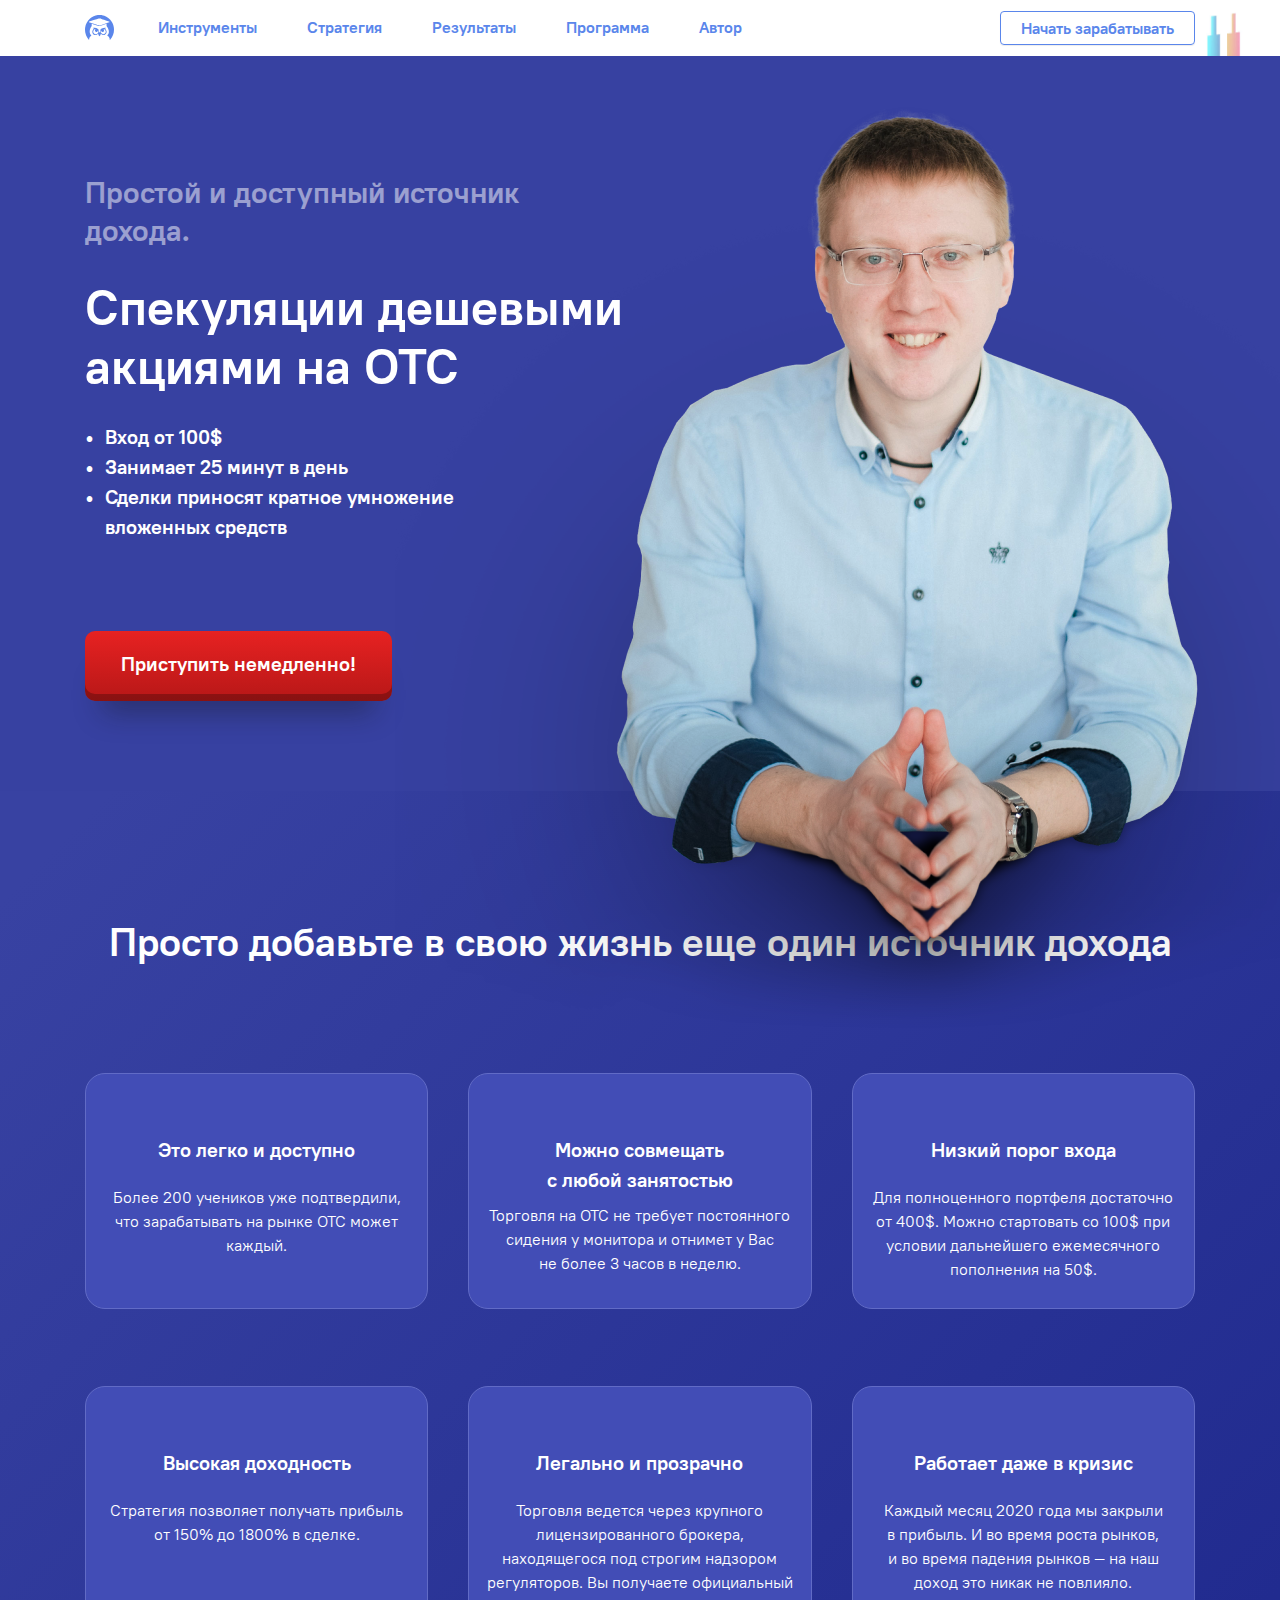
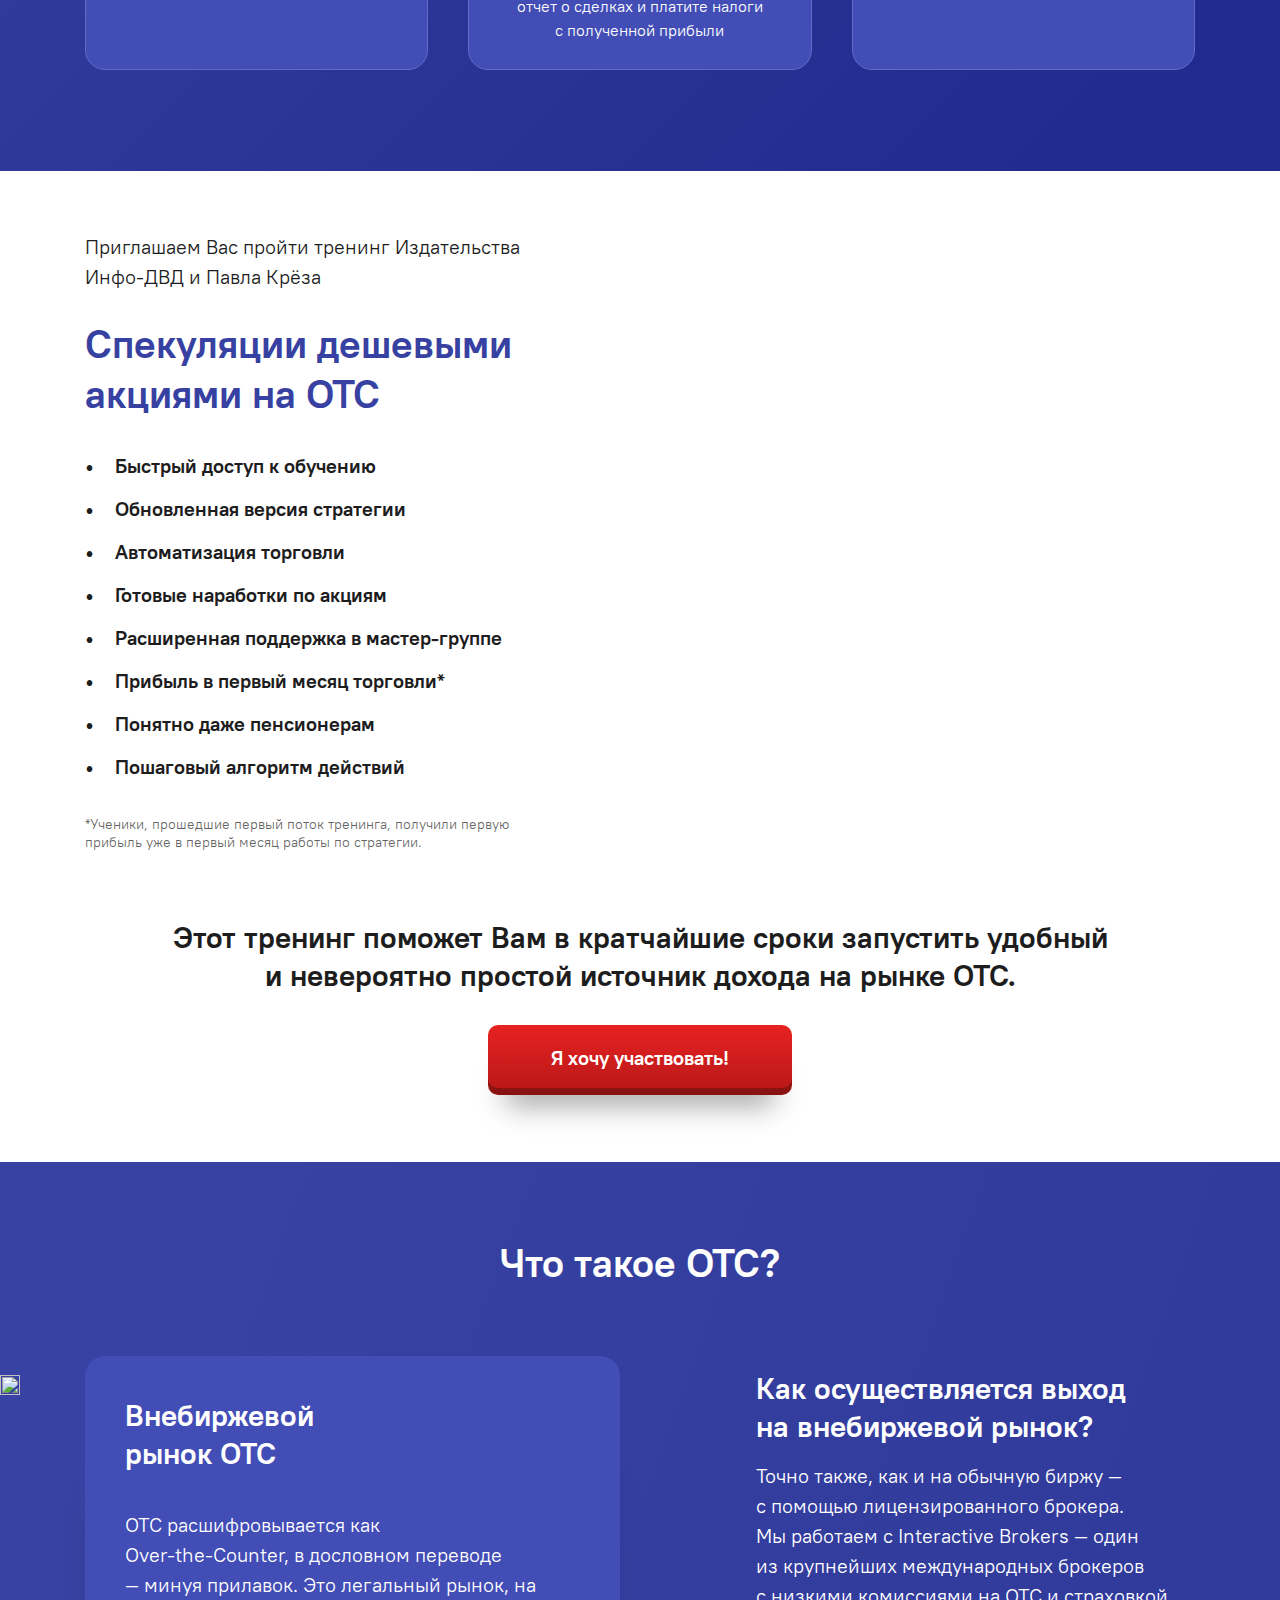
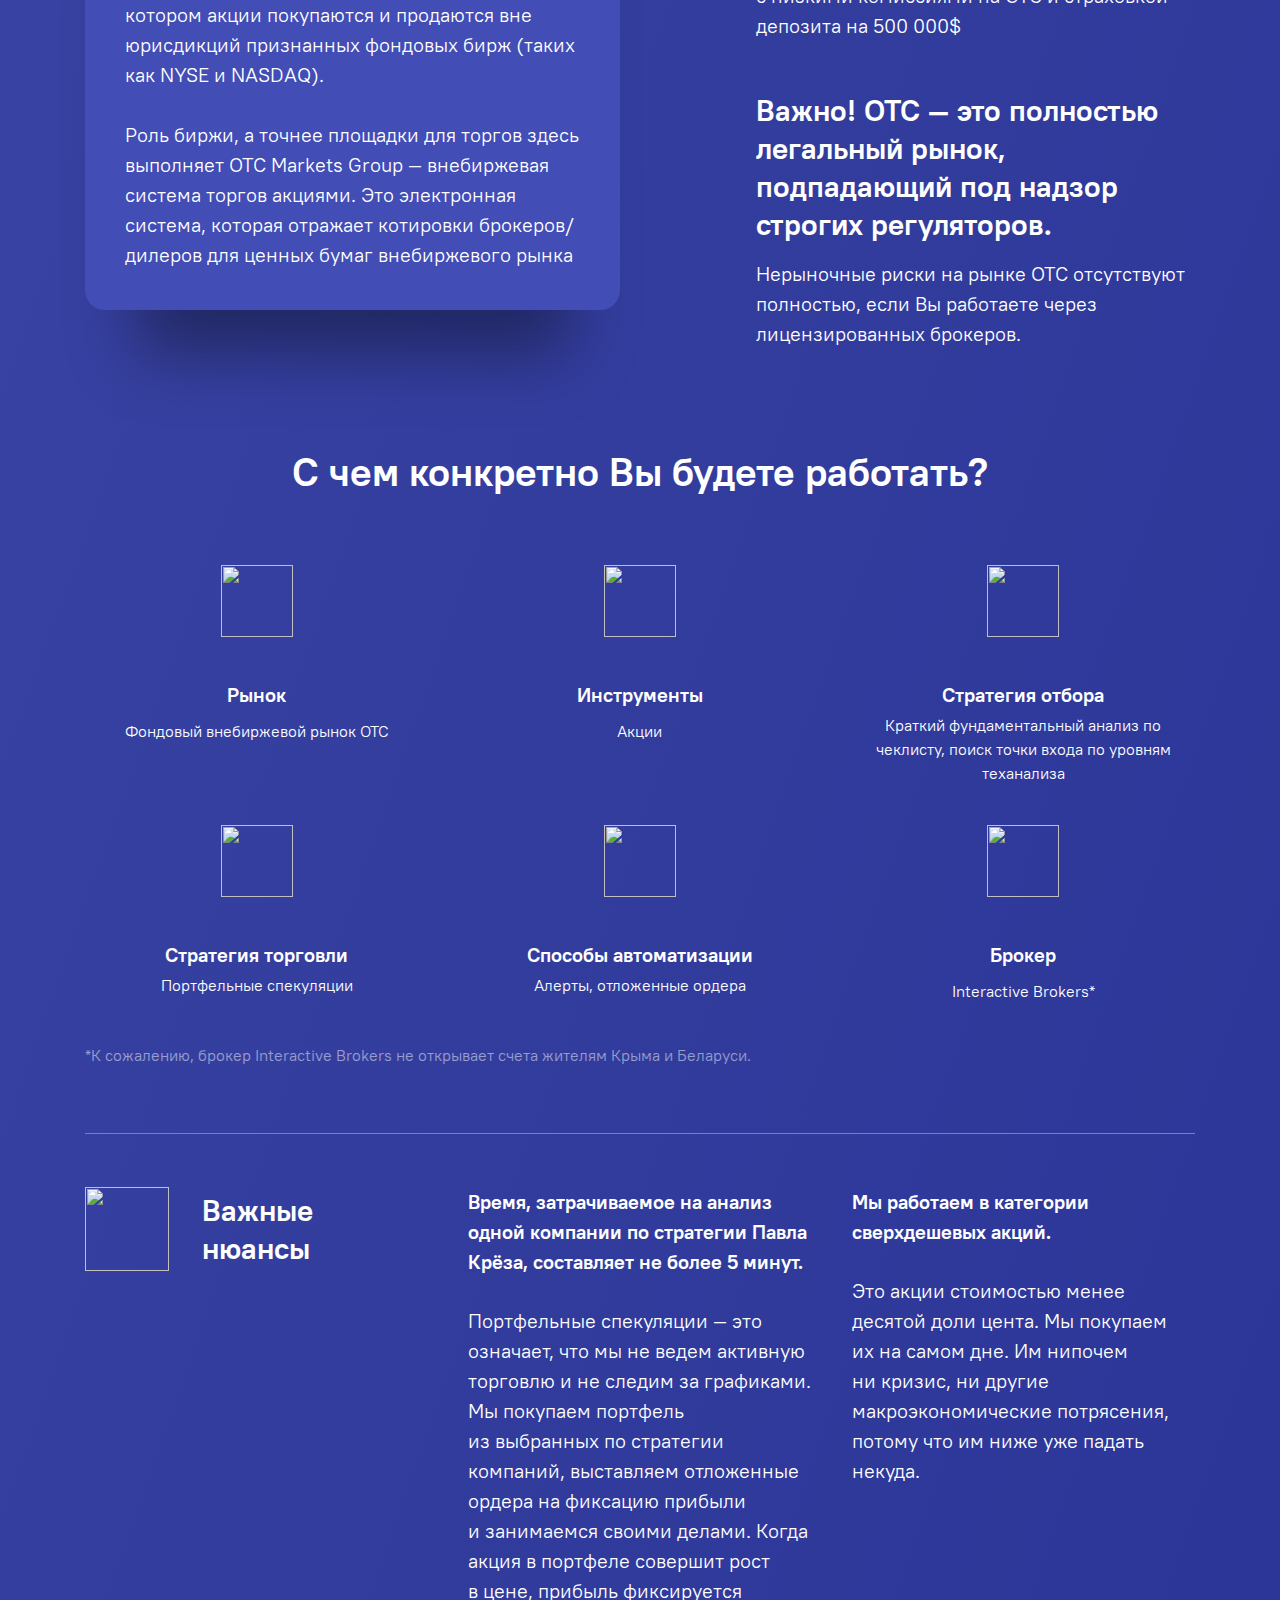
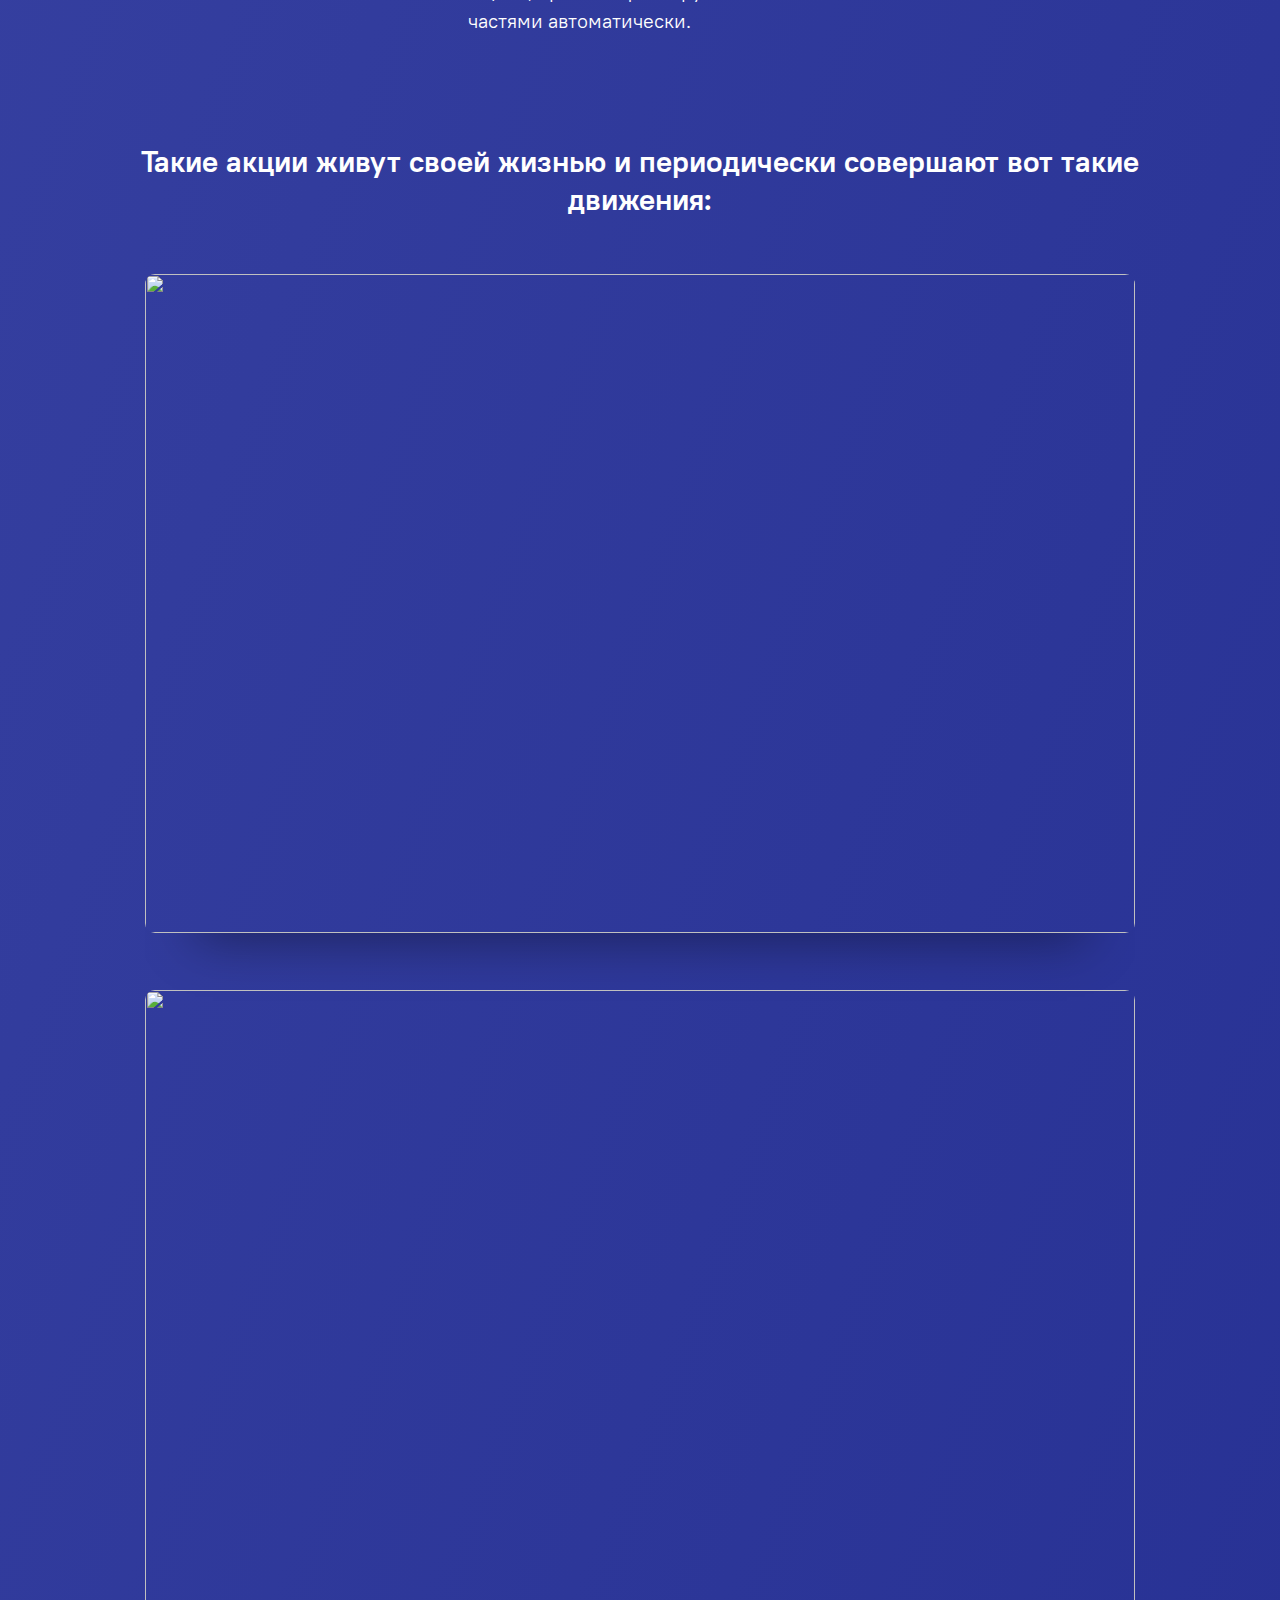
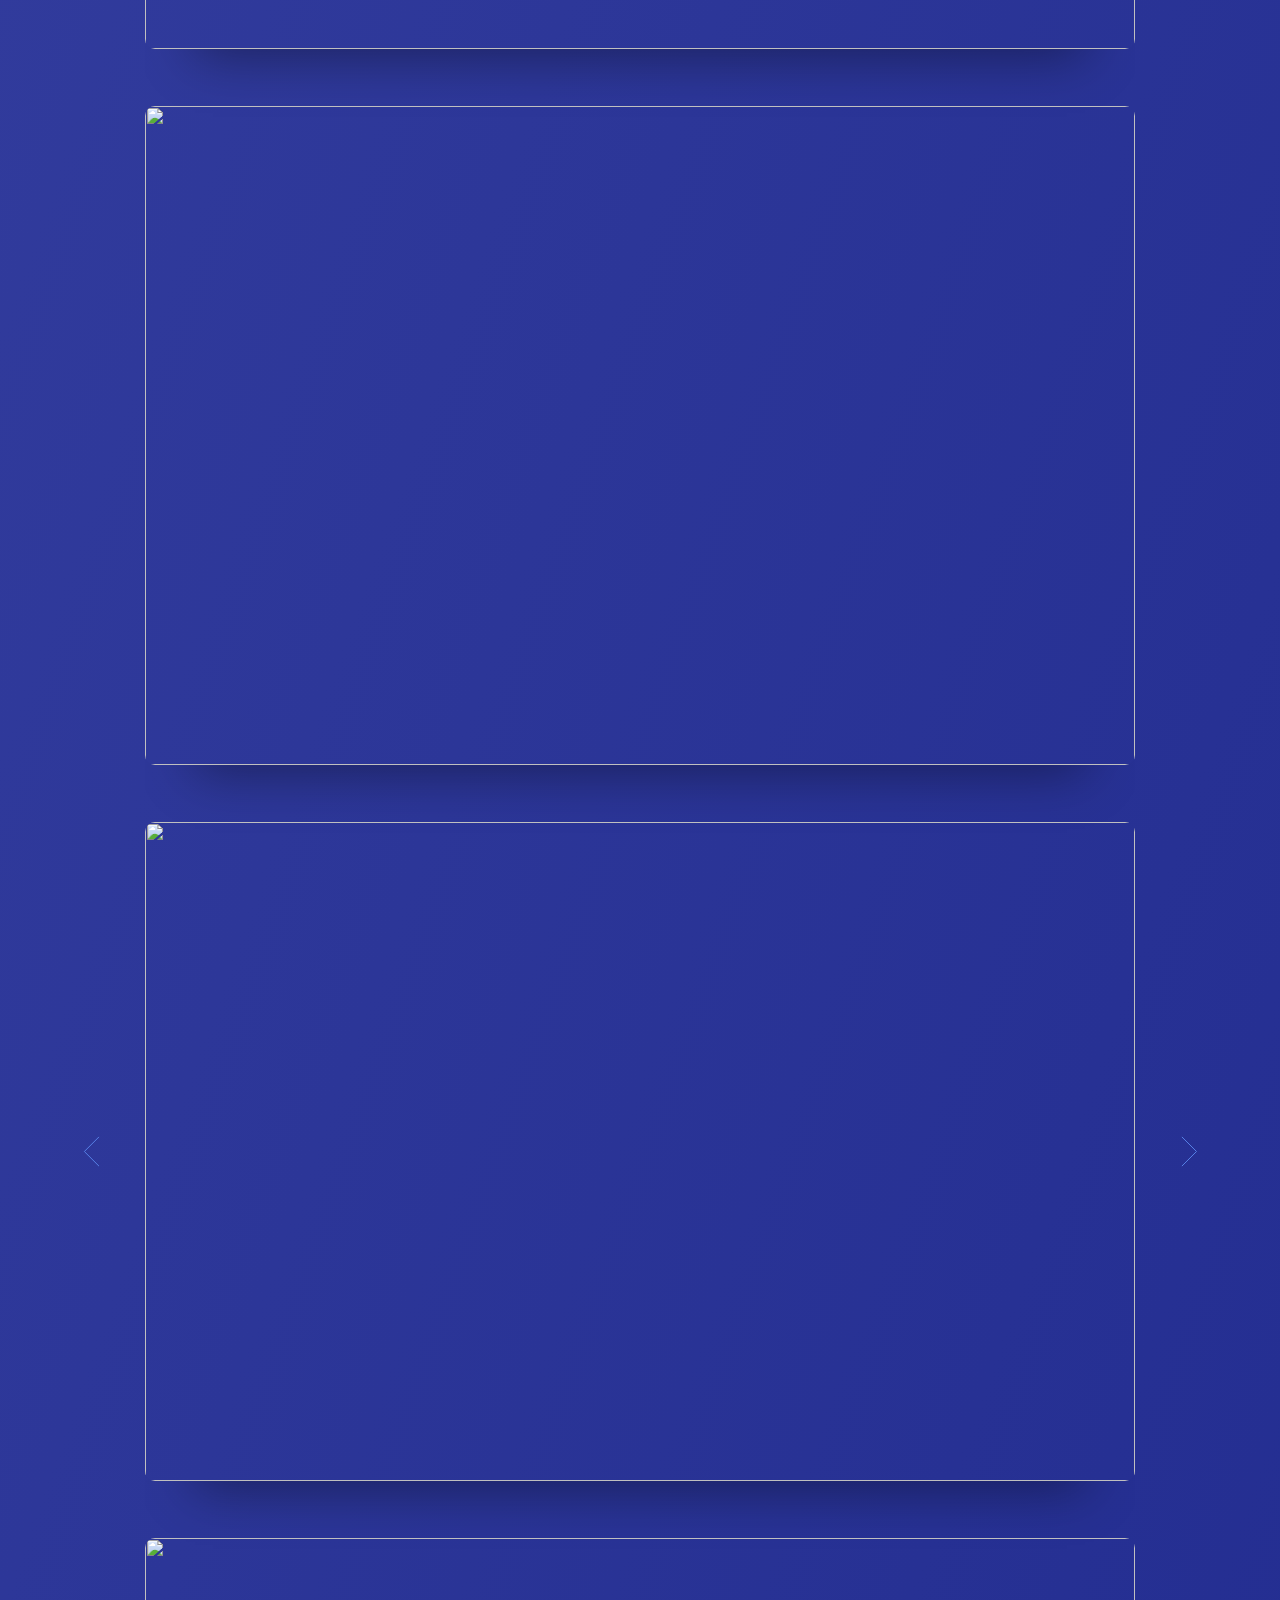
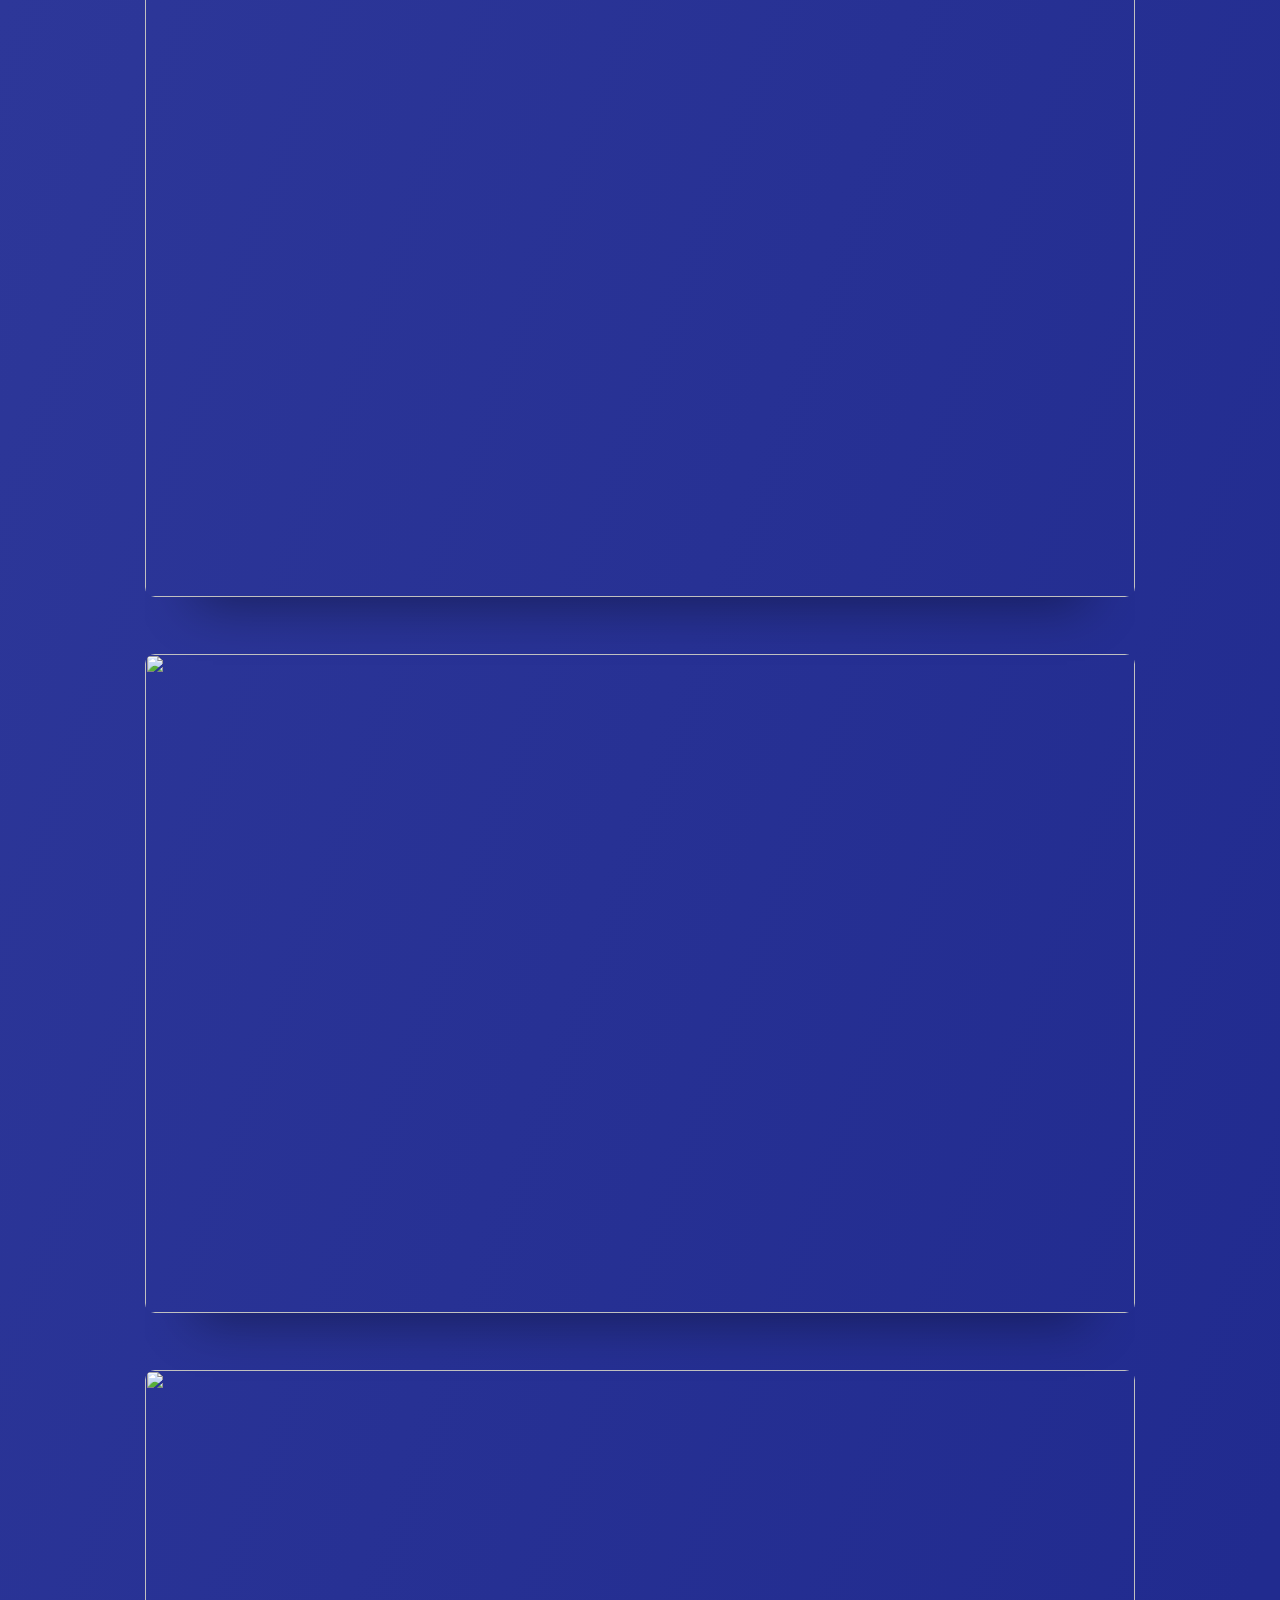
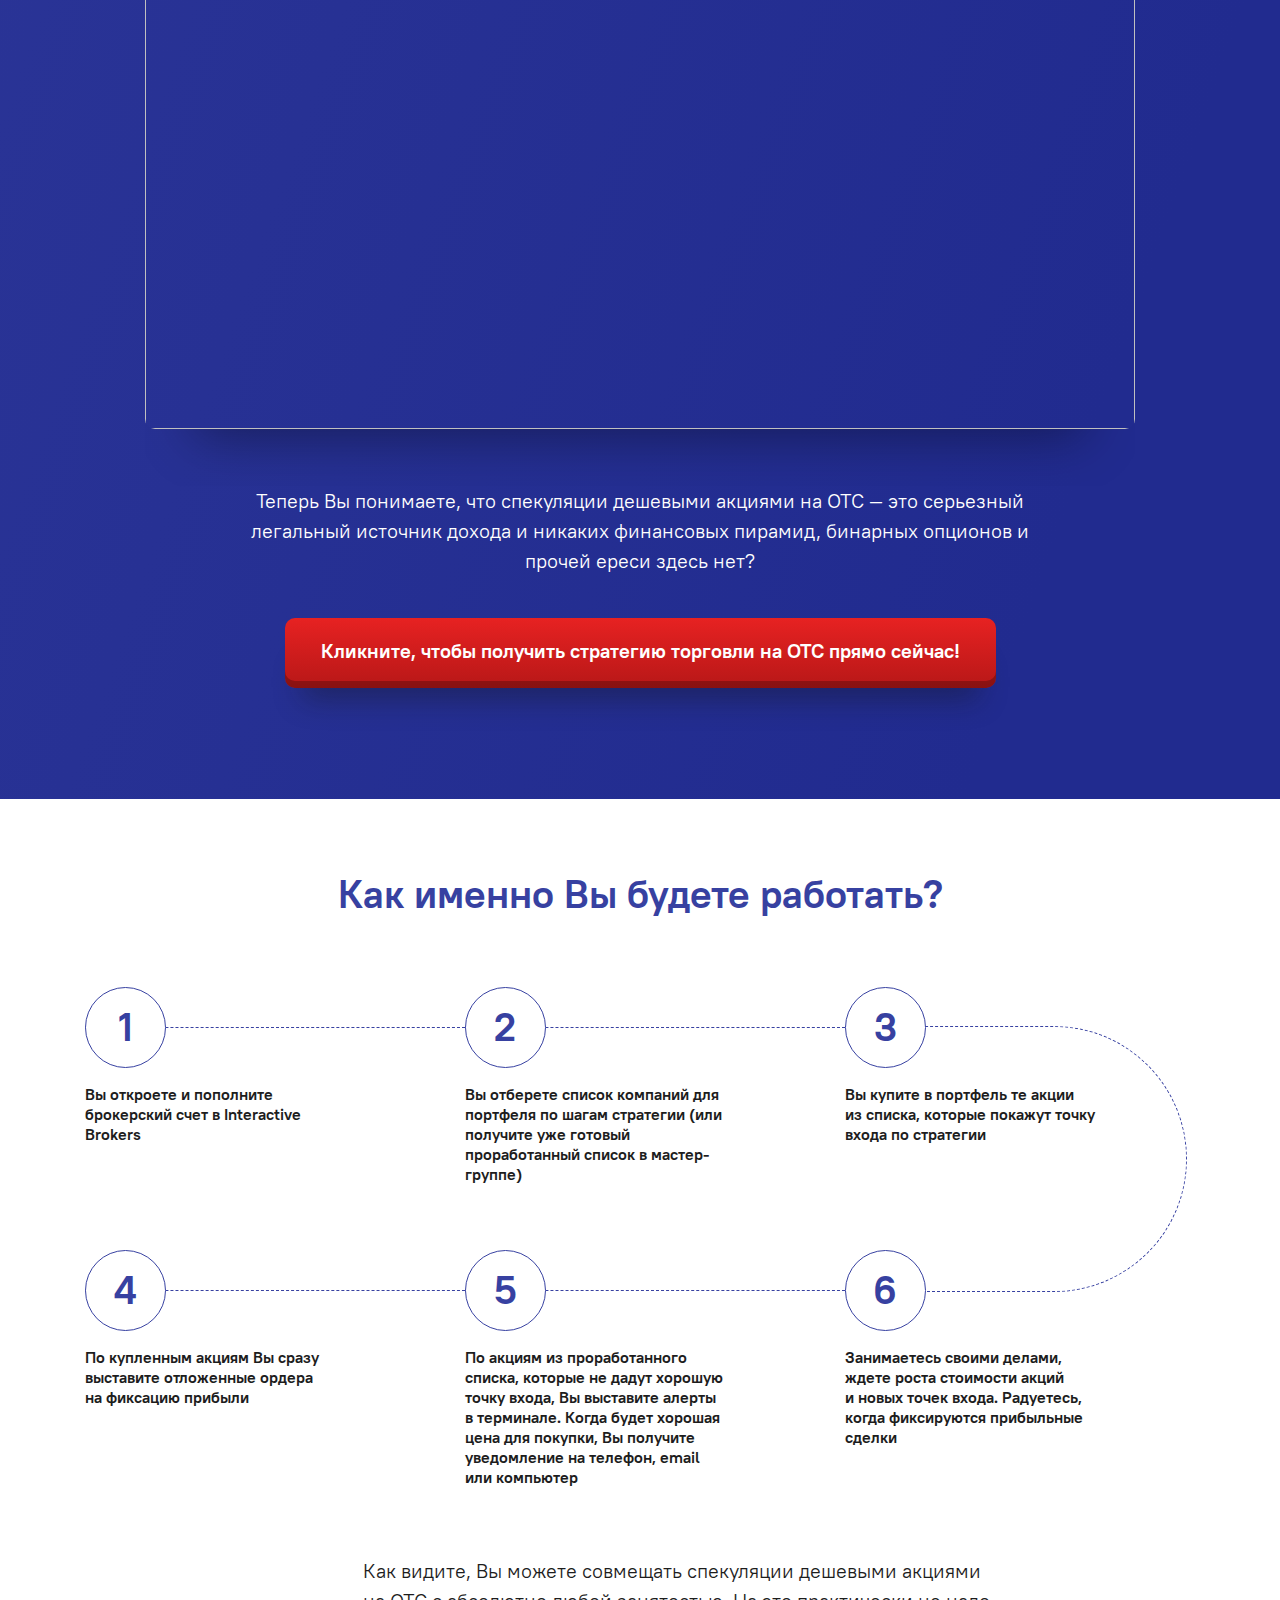
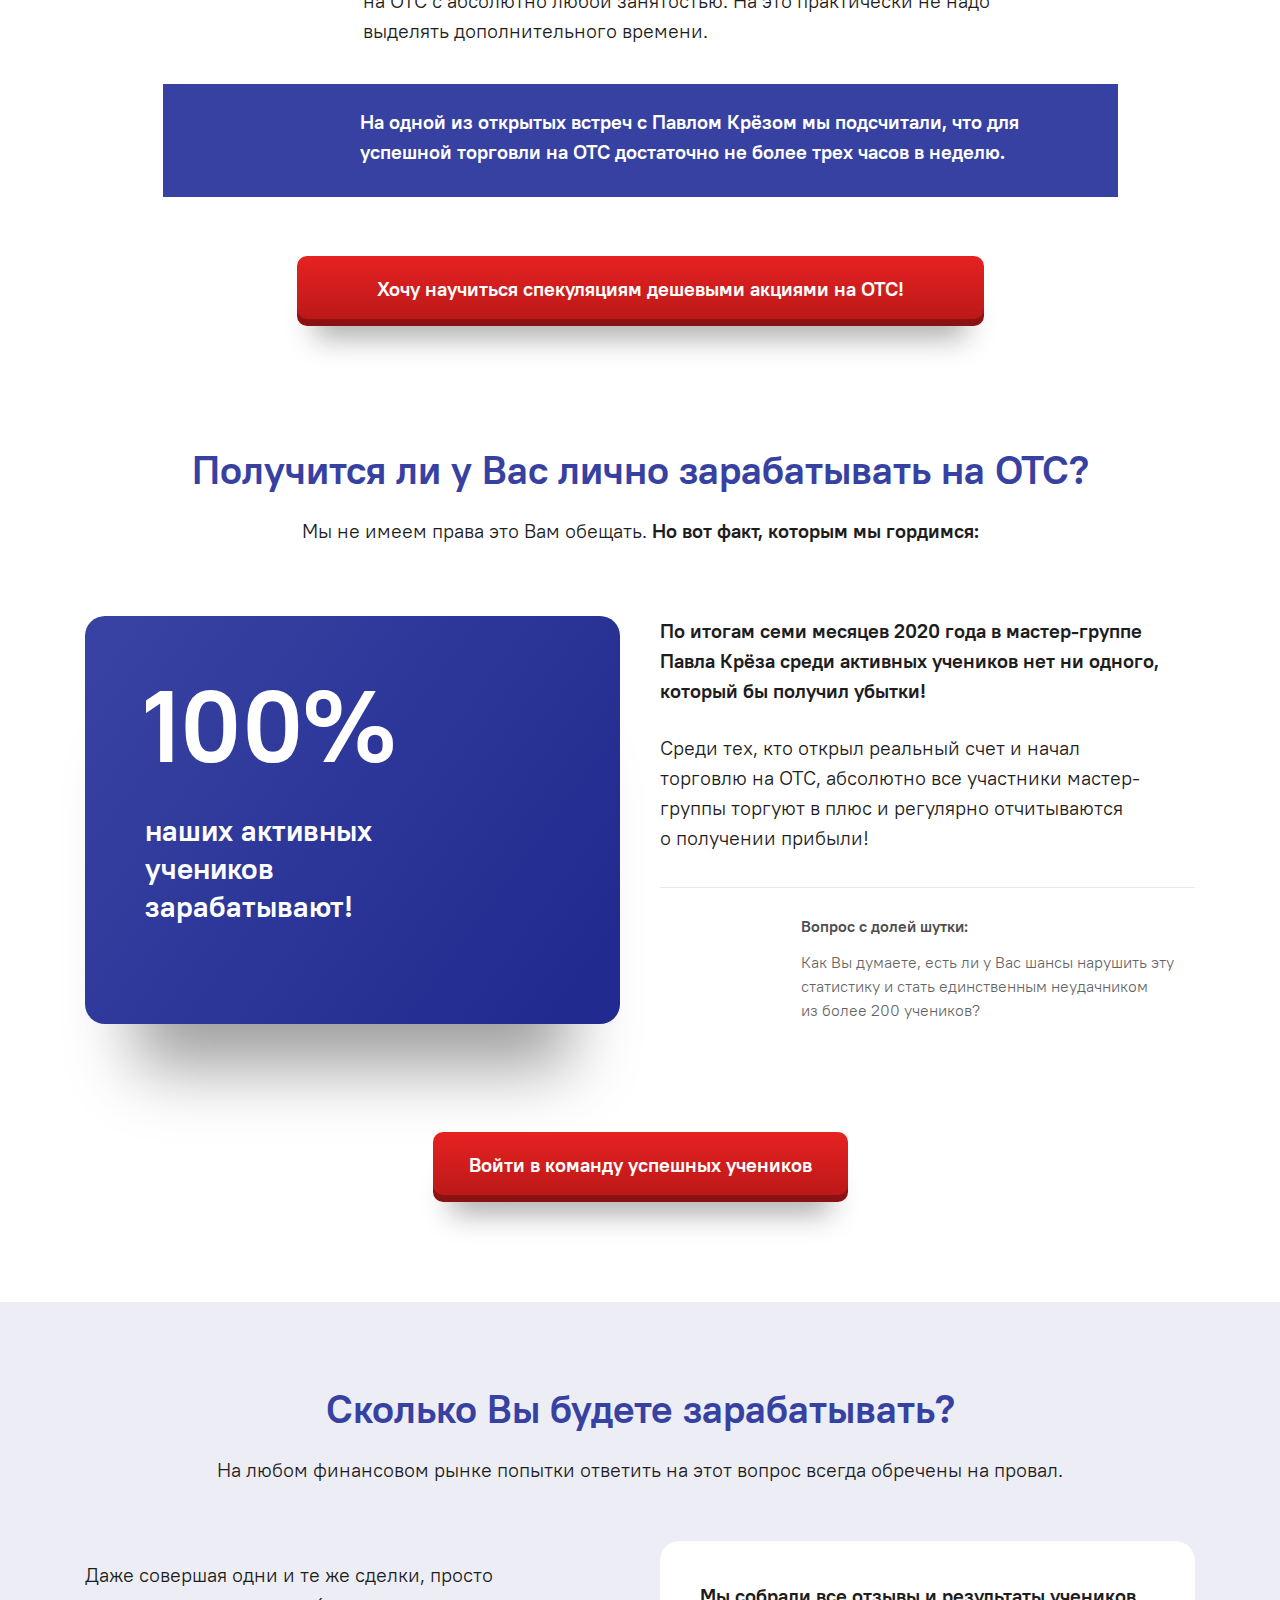
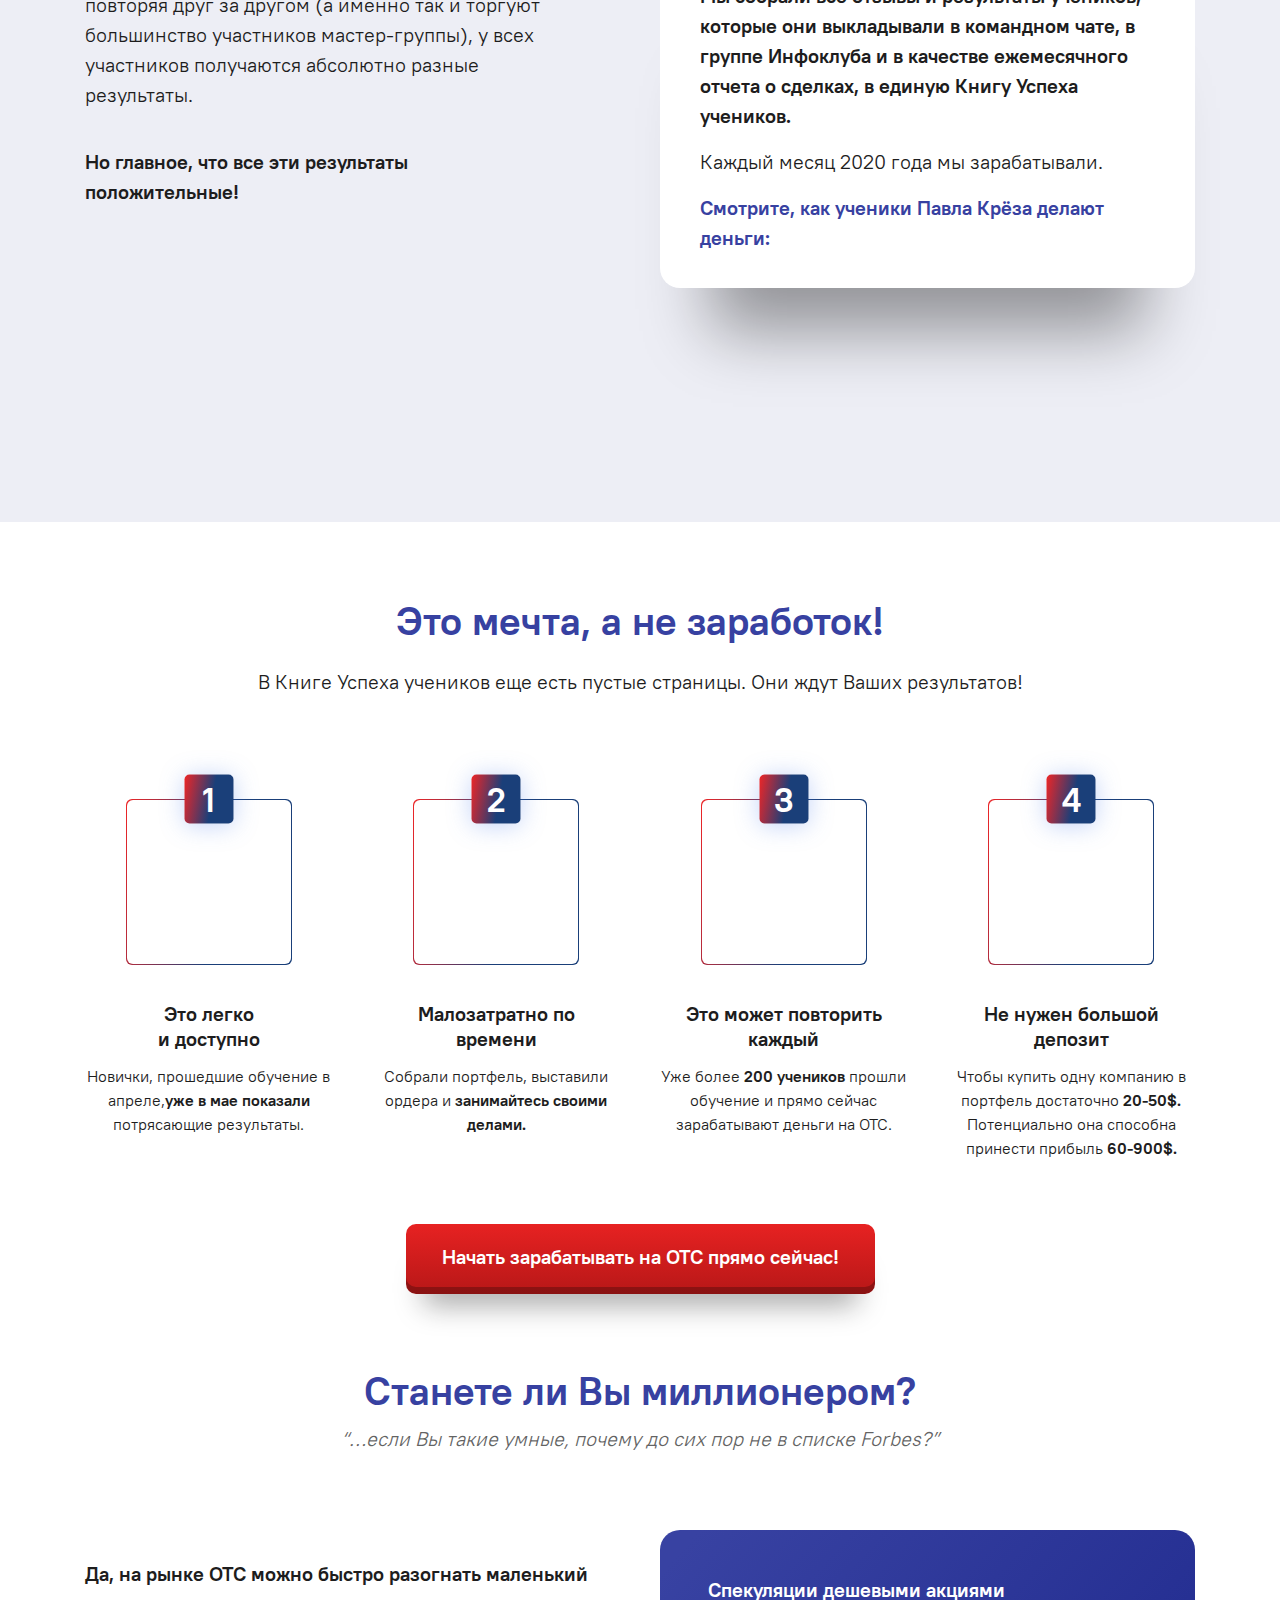
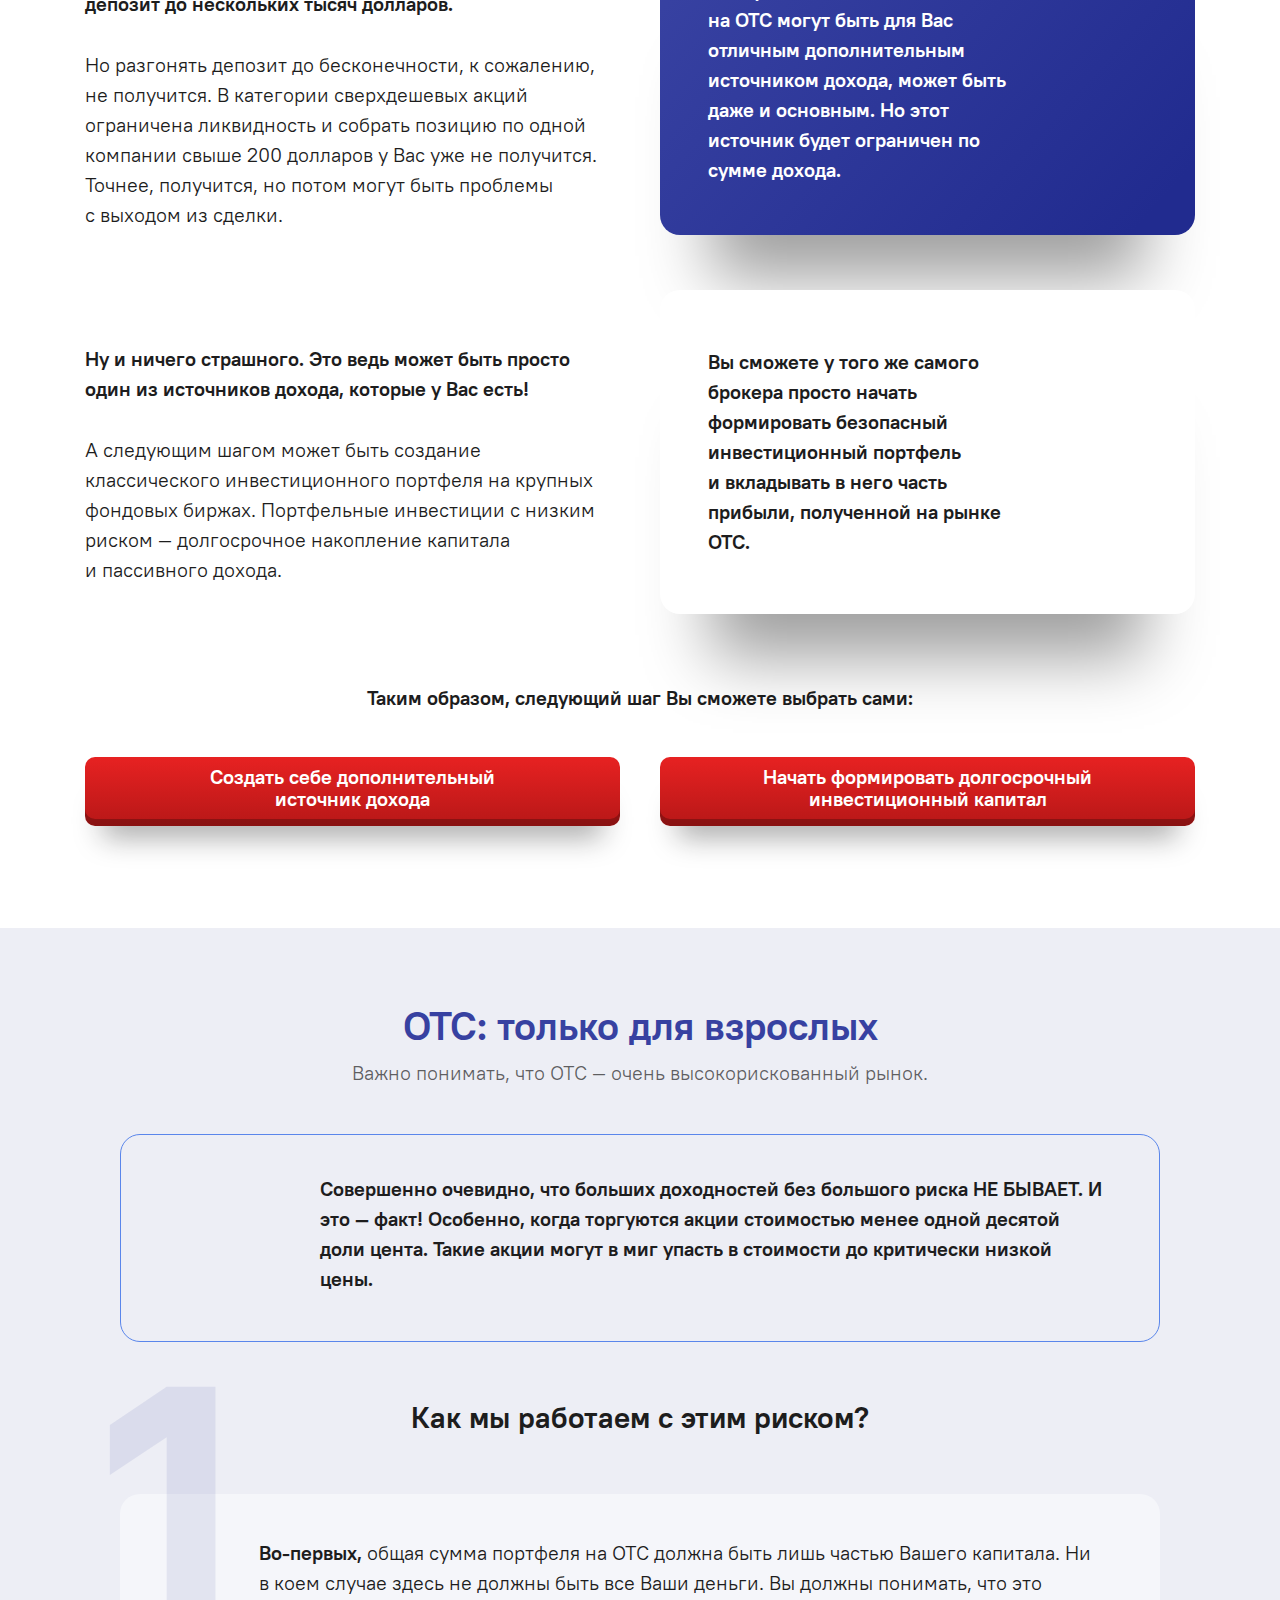
==== commit 975016b6: "add pdf too page" ====
--- a/public/index.html
+++ b/public/index.html
@@ -496,7 +496,12 @@
 							</div>
 						</div>
 					</div>
-					<div class="sAble__book-bg"><a class="sAble__book-img" href="https://krez.info-dvd.ru/students-book.pdf" target="blank"><img class="lazy" src="#" data-src="img/@2x/pdf-book-sized.png" alt=""/></a>
+					<div class="sAble__book-bg">
+						<div class="sAble__book-img">
+							<OBJECT data="students-book.pdf" type="application/pdf">
+								<iframe src="students-book.pdf" loading="lazy" allowfullscreen="allowfullscreen" frameborder="0"></iframe>
+							</OBJECT>
+						</div>
 						<div class="sAble__man-img"><img class="lazy" src="#" data-src="img/@2x/sAble-man.png" alt=""/>
 						</div>
 					</div>
--- a/public/css/main.min.css
+++ b/public/css/main.min.css
@@ -1 +1 @@
-@charset "UTF-8";@font-face{font-family:PT Root UI;font-style:normal;font-weight:700;font-display:block;src:url(../fonts/PTRootUI-Bold.woff2) format("woff2")}@font-face{font-family:PT Root UI;font-style:normal;font-weight:400;font-display:block;src:url(../fonts/PTRootUI-Regular.woff2) format("woff2")}@font-face{font-family:PT Mono;font-style:normal;font-weight:700;font-display:block;src:url(../fonts/ptmonobold.woff2) format("woff2")}@font-face{font-family:PT Mono;font-style:italic;font-weight:400;font-display:block;src:url(../fonts/ptsansitalic.woff2) format("woff2")}.icon{display:inline-block;width:1em;height:1em;fill:currentColor}.icon-basket{font-size:2.4rem;width:.91667em}.icon-checked{font-size:2.5rem;width:1.28em}.icon-chevron-left,.icon-chevron-right{font-size:3.5rem;width:.57143em}.icon-fb,.icon-instagram{font-size:2.4rem;width:1em}.icon-telegram,.icon-viber{font-size:1.6rem;width:1em}.icon-vk{font-size:2.4rem;width:1em}.icon-whatsapp{font-size:1.6rem;width:1em}:root{--bs-blue:#3741a1;--bs-indigo:#6610f2;--bs-purple:#6f42c1;--bs-pink:#d63384;--bs-red:#dc3545;--bs-orange:#f2994a;--bs-yellow:#ffc107;--bs-green:#28a745;--bs-teal:#20c997;--bs-cyan:#17a2b8;--bs-white:#fff;--bs-gray:#6c757d;--bs-gray-dark:#343a40;--bs-primary:#3741a1;--bs-secondary:#424db6;--bs-success:#28a745;--bs-info:#17a2b8;--bs-warning:#f2994a;--bs-danger:#dc3545;--bs-light:#5a86eb;--bs-dark:#343a40;--bs-font-sans-serif:"PT Root UI",system-ui,-apple-system,"Segoe UI",Roboto,"Helvetica Neue",Arial,"Noto Sans",sans-serif,"Apple Color Emoji","Segoe UI Emoji","Segoe UI Symbol","Noto Color Emoji";--bs-font-monospace:"PT Mono",SFMono-Regular,Menlo,Monaco,Consolas,"Liberation Mono","Courier New",monospace;--bs-gradient:linear-gradient(180deg,hsla(0,0%,100%,0.15),hsla(0,0%,100%,0))}*,:after,:before{-webkit-box-sizing:border-box;-moz-box-sizing:border-box;box-sizing:border-box}body{margin:0;font-family:var(--bs-font-sans-serif);font-size:1rem;font-weight:400;line-height:1.5;color:#1d1d1d;background-color:#fff;-webkit-text-size-adjust:100%;-webkit-tap-highlight-color:rgba(0,0,0,0)}[tabindex="-1"]:focus:not(:focus-visible){outline:0!important}hr{margin:1rem 0;color:inherit;background-color:currentColor;border:0;opacity:.25}hr:not([size]){height:1px}.form-cont__form-title,.h1,.h2,.h3,.h4,.h5,.h6,.sAuthor__credo,.sAuthor li,.sAuthor p,.sBecome__numb,.sPublicTransactions p,.sReadySource__team,.sReadySource__text,.sReadySource p,h1,h2,h3,h4,h5,h6{margin-top:0;margin-bottom:.5rem;font-weight:400;line-height:1.5}.h1,h1{font-size:-webkit-calc(1.4375rem + 2.25vw);font-size:-moz-calc(1.4375rem + 2.25vw);font-size:calc(1.4375rem + 2.25vw)}.h2,.sBecome__numb,h2{font-size:-webkit-calc(1.375rem + 1.5vw);font-size:-moz-calc(1.375rem + 1.5vw);font-size:calc(1.375rem + 1.5vw)}.h3,h3{font-size:-webkit-calc(1.3rem + .6vw);font-size:-moz-calc(1.3rem + .6vw);font-size:calc(1.3rem + .6vw)}.form-cont__form-title,.h4,h4{font-size:-webkit-calc(1.3125rem + .75vw);font-size:-moz-calc(1.3125rem + .75vw);font-size:calc(1.3125rem + .75vw)}.h5,.sAuthor__credo,.sAuthor li,.sAuthor p,.sPublicTransactions p,.sReadySource__team,.sReadySource__text,.sReadySource p,h5{font-size:1.25rem}.h6,h6{font-size:1rem}p{margin-top:0;margin-bottom:1rem}abbr[data-original-title],abbr[title]{text-decoration:underline;-webkit-text-decoration:underline dotted;-moz-text-decoration:underline dotted;text-decoration:underline dotted;cursor:help;-webkit-text-decoration-skip-ink:none;text-decoration-skip-ink:none}address{margin-bottom:1rem;font-style:normal;line-height:inherit}ol,ul{padding-left:2rem}dl,ol,ul{margin-top:0;margin-bottom:1rem}ol ol,ol ul,ul ol,ul ul{margin-bottom:0}dt{font-weight:700}dd{margin-bottom:.5rem;margin-left:0}blockquote{margin:0 0 1rem}b,strong{font-weight:bolder}.small,small{font-size:.875em}.mark,mark{padding:.2em;background-color:#fcf8e3}sub,sup{position:relative;font-size:.75em;line-height:0;vertical-align:baseline}sub{bottom:-.25em}sup{top:-.5em}a{color:#3741a1;text-decoration:none}a:hover{color:#242a68}a:not([href]):not([class]),a:not([href]):not([class]):hover{color:inherit;text-decoration:none}code,kbd,pre,samp{font-family:var(--bs-font-monospace);font-size:1em}pre{display:block;margin-top:0;margin-bottom:1rem;overflow:auto;font-size:.875em;-ms-overflow-style:scrollbar}pre code{font-size:inherit;color:inherit;word-break:normal}code{font-size:.875em;color:#d63384;word-wrap:break-word}a>code{color:inherit}kbd{padding:.2rem .4rem;font-size:.875em;color:#fff;background-color:#212529;-webkit-border-radius:.2rem;-moz-border-radius:.2rem;border-radius:.2rem}kbd kbd{padding:0;font-size:1em;font-weight:700}figure{margin:0 0 1rem}img,svg{vertical-align:middle}table{caption-side:bottom;border-collapse:collapse}caption{padding-top:.5rem;padding-bottom:.5rem;color:#6c757d;text-align:left}th{text-align:inherit;text-align:-webkit-match-parent}tbody,td,tfoot,th,thead,tr{border:0 solid;border-color:inherit}label{display:inline-block}button{-webkit-border-radius:0;-moz-border-radius:0;border-radius:0}button:focus{outline:1px dotted;outline:5px auto -webkit-focus-ring-color}button,input,optgroup,select,textarea{margin:0;font-family:inherit;font-size:inherit;line-height:inherit}button,input{overflow:visible}button,select{text-transform:none}[role=button]{cursor:pointer}select{word-wrap:normal}[list]::-webkit-calendar-picker-indicator{display:none}[type=button],[type=reset],[type=submit],button{-webkit-appearance:button}[type=button]:not(:disabled),[type=reset]:not(:disabled),[type=submit]:not(:disabled),button:not(:disabled){cursor:pointer}::-moz-focus-inner{padding:0;border-style:none}textarea{resize:vertical}fieldset{min-width:0;padding:0;margin:0;border:0}legend{float:left;width:100%;padding:0;margin-bottom:.5rem;font-size:-webkit-calc(1.275rem + .3vw);font-size:-moz-calc(1.275rem + .3vw);font-size:calc(1.275rem + .3vw);line-height:inherit;white-space:normal}legend+*{clear:left}::-webkit-datetime-edit-day-field,::-webkit-datetime-edit-fields-wrapper,::-webkit-datetime-edit-hour-field,::-webkit-datetime-edit-minute,::-webkit-datetime-edit-month-field,::-webkit-datetime-edit-text,::-webkit-datetime-edit-year-field{padding:0}::-webkit-inner-spin-button{height:auto}[type=search]{outline-offset:-2px;-webkit-appearance:textfield}::-webkit-search-decoration{-webkit-appearance:none}::-webkit-color-swatch-wrapper{padding:0}::-webkit-file-upload-button{font:inherit;-webkit-appearance:button}output{display:inline-block}iframe{border:0}summary{display:list-item;cursor:pointer}progress{vertical-align:baseline}[hidden]{display:none!important}.lead{font-size:1.25rem;font-weight:300}.display-1{font-size:-webkit-calc(1.625rem + 4.5vw);font-size:-moz-calc(1.625rem + 4.5vw);font-size:calc(1.625rem + 4.5vw)}.display-1,.display-2{font-weight:300;line-height:1.5}.display-2{font-size:-webkit-calc(1.575rem + 3.9vw);font-size:-moz-calc(1.575rem + 3.9vw);font-size:calc(1.575rem + 3.9vw)}.display-3{font-size:-webkit-calc(1.525rem + 3.3vw);font-size:-moz-calc(1.525rem + 3.3vw);font-size:calc(1.525rem + 3.3vw)}.display-3,.display-4{font-weight:300;line-height:1.5}.display-4{font-size:-webkit-calc(1.475rem + 2.7vw);font-size:-moz-calc(1.475rem + 2.7vw);font-size:calc(1.475rem + 2.7vw)}.display-5{font-size:-webkit-calc(1.425rem + 2.1vw);font-size:-moz-calc(1.425rem + 2.1vw);font-size:calc(1.425rem + 2.1vw)}.display-5,.display-6{font-weight:300;line-height:1.5}.display-6{font-size:-webkit-calc(1.375rem + 1.5vw);font-size:-moz-calc(1.375rem + 1.5vw);font-size:calc(1.375rem + 1.5vw)}.list-inline,.list-unstyled{padding-left:0;list-style:none}.list-inline-item{display:inline-block}.list-inline-item:not(:last-child){margin-right:.5rem}.initialism{font-size:.875em;text-transform:uppercase}.blockquote{margin-bottom:1rem;font-size:1.25rem}.blockquote>:last-child{margin-bottom:0}.blockquote-footer{margin-top:-1rem;margin-bottom:1rem;font-size:.875em;color:#6c757d}.blockquote-footer:before{content:"\2014\00A0"}.container,.container-fluid,.container-lg,.container-md,.container-sm,.container-xl,.container-xxl{width:100%;padding-right:15px;padding-left:15px;margin-right:auto;margin-left:auto}.row{--bs-gutter-x:30px;--bs-gutter-y:0;display:-webkit-box;display:-webkit-flex;display:-moz-box;display:-ms-flexbox;display:flex;-webkit-box-flex:1;-webkit-flex:1 0 100%;-moz-box-flex:1;-ms-flex:1 0 100%;flex:1 0 100%;-webkit-flex-wrap:wrap;-ms-flex-wrap:wrap;flex-wrap:wrap;margin-top:calc(var(--bs-gutter-y)*-1);margin-right:calc(var(--bs-gutter-x)/-2);margin-left:calc(var(--bs-gutter-x)/-2)}.row>*{-webkit-flex-shrink:0;-ms-flex-negative:0;flex-shrink:0;width:100%;max-width:100%;padding-right:calc(var(--bs-gutter-x)/2);padding-left:calc(var(--bs-gutter-x)/2);margin-top:var(--bs-gutter-y)}.col{-webkit-box-flex:1;-webkit-flex:1 0 0%;-moz-box-flex:1;-ms-flex:1 0 0%;flex:1 0 0%}.col-auto,.row-cols-auto>*{width:auto}.col-1,.col-auto,.row-cols-auto>*{-webkit-box-flex:0;-webkit-flex:0 0 auto;-moz-box-flex:0;-ms-flex:0 0 auto;flex:0 0 auto}.col-1{width:8.33333%}.col-2{width:16.66667%}.col-2,.col-3{-webkit-box-flex:0;-webkit-flex:0 0 auto;-moz-box-flex:0;-ms-flex:0 0 auto;flex:0 0 auto}.col-3{width:25%}.col-4{width:33.33333%}.col-4,.col-5{-webkit-box-flex:0;-webkit-flex:0 0 auto;-moz-box-flex:0;-ms-flex:0 0 auto;flex:0 0 auto}.col-5{width:41.66667%}.col-6{width:50%}.col-6,.col-7{-webkit-box-flex:0;-webkit-flex:0 0 auto;-moz-box-flex:0;-ms-flex:0 0 auto;flex:0 0 auto}.col-7{width:58.33333%}.col-8{width:66.66667%}.col-8,.col-9{-webkit-box-flex:0;-webkit-flex:0 0 auto;-moz-box-flex:0;-ms-flex:0 0 auto;flex:0 0 auto}.col-9{width:75%}.col-10{width:83.33333%}.col-10,.col-11{-webkit-box-flex:0;-webkit-flex:0 0 auto;-moz-box-flex:0;-ms-flex:0 0 auto;flex:0 0 auto}.col-11{width:91.66667%}.col-12{-webkit-box-flex:0;-webkit-flex:0 0 auto;-moz-box-flex:0;-ms-flex:0 0 auto;flex:0 0 auto;width:100%}.offset-1{margin-left:8.33333%}.offset-2{margin-left:16.66667%}.offset-3{margin-left:25%}.offset-4{margin-left:33.33333%}.offset-5{margin-left:41.66667%}.offset-6{margin-left:50%}.offset-7{margin-left:58.33333%}.offset-8{margin-left:66.66667%}.offset-9{margin-left:75%}.offset-10{margin-left:83.33333%}.offset-11{margin-left:91.66667%}.g-0,.gx-0{--bs-gutter-x:0}.g-0,.gy-0{--bs-gutter-y:0}.g-1,.gx-1{--bs-gutter-x:0.25rem}.g-1,.gy-1{--bs-gutter-y:0.25rem}.g-2,.gx-2{--bs-gutter-x:0.5rem}.g-2,.gy-2{--bs-gutter-y:0.5rem}.g-3,.gx-3{--bs-gutter-x:1rem}.g-3,.gy-3{--bs-gutter-y:1rem}.g-4,.gx-4{--bs-gutter-x:1.5rem}.g-4,.gy-4{--bs-gutter-y:1.5rem}.g-5,.gx-5{--bs-gutter-x:3rem}.g-5,.gy-5{--bs-gutter-y:3rem}.form-label{margin-bottom:.5rem}.col-form-label{padding-top:calc(.375rem + 1px);padding-bottom:calc(.375rem + 1px);margin-bottom:0;font-size:inherit;line-height:1.5}.col-form-label-lg{padding-top:calc(.5rem + 1px);padding-bottom:calc(.5rem + 1px);font-size:1.25rem}.col-form-label-sm{padding-top:calc(.25rem + 1px);padding-bottom:calc(.25rem + 1px);font-size:.875rem}.form-text{margin-top:.25rem;font-size:.875em;color:#6c757d}.form-control{display:block;width:100%;min-height:-webkit-calc(1.5em + .75rem + 2px);min-height:-moz-calc(1.5em + .75rem + 2px);min-height:calc(1.5em + .75rem + 2px);padding:.375rem .75rem;font-size:1rem;font-weight:400;line-height:1.5;background-clip:padding-box;border:1px solid #ced4da;-webkit-appearance:none;-moz-appearance:none;appearance:none;-webkit-border-radius:.25rem;-moz-border-radius:.25rem;border-radius:.25rem;-webkit-box-shadow:inset 0 1px 2px rgba(0,0,0,.075);-moz-box-shadow:inset 0 1px 2px rgba(0,0,0,.075);box-shadow:inset 0 1px 2px rgba(0,0,0,.075);-webkit-transition:border-color .15s ease-in-out,-webkit-box-shadow .15s ease-in-out;transition:border-color .15s ease-in-out,-webkit-box-shadow .15s ease-in-out;-o-transition:border-color .15s ease-in-out,box-shadow .15s ease-in-out;-moz-transition:border-color .15s ease-in-out,box-shadow .15s ease-in-out,-moz-box-shadow .15s ease-in-out;transition:border-color .15s ease-in-out,box-shadow .15s ease-in-out;transition:border-color .15s ease-in-out,box-shadow .15s ease-in-out,-webkit-box-shadow .15s ease-in-out,-moz-box-shadow .15s ease-in-out}.form-control,.form-control:focus{color:#495057;background-color:#fff}.form-control:focus{border-color:#838bd5;outline:0;-webkit-box-shadow:inset 0 1px 2px rgba(0,0,0,.075),0 0 0 .2rem rgba(55,65,161,.25);-moz-box-shadow:inset 0 1px 2px rgba(0,0,0,.075),0 0 0 .2rem rgba(55,65,161,.25);box-shadow:inset 0 1px 2px rgba(0,0,0,.075),0 0 0 .2rem rgba(55,65,161,.25)}.form-control::-webkit-input-placeholder{color:#6c757d;opacity:1}.form-control:-moz-placeholder,.form-control::-moz-placeholder{color:#6c757d;opacity:1}.form-control:-ms-input-placeholder{color:#6c757d;opacity:1}.form-control::-ms-input-placeholder{color:#6c757d;opacity:1}.form-control::placeholder{color:#6c757d;opacity:1}.form-control:disabled,.form-control[readonly]{background-color:#e9ecef;opacity:1}.form-control-plaintext{display:block;width:100%;padding:.375rem 0;margin-bottom:0;line-height:1.5;color:#1d1d1d;background-color:transparent;border:solid transparent;border-width:1px 0}.form-control-plaintext.form-control-lg,.form-control-plaintext.form-control-sm{padding-right:0;padding-left:0}.form-control-sm{min-height:-webkit-calc(1.5em + .5rem + 2px);min-height:-moz-calc(1.5em + .5rem + 2px);min-height:calc(1.5em + .5rem + 2px);padding:.25rem .5rem;font-size:.875rem;-webkit-border-radius:.2rem;-moz-border-radius:.2rem;border-radius:.2rem}.form-control-lg{min-height:-webkit-calc(1.5em + 1rem + 2px);min-height:-moz-calc(1.5em + 1rem + 2px);min-height:calc(1.5em + 1rem + 2px);padding:.5rem 1rem;font-size:1.25rem;-webkit-border-radius:.3rem;-moz-border-radius:.3rem;border-radius:.3rem}.form-control-color{max-width:3rem;padding:.375rem}.form-control-color::-moz-color-swatch{-moz-border-radius:.25rem;border-radius:.25rem}.form-control-color::-webkit-color-swatch{-webkit-border-radius:.25rem;border-radius:.25rem}.form-select{display:block;width:100%;height:-webkit-calc(1.5em + .75rem + 2px);height:-moz-calc(1.5em + .75rem + 2px);height:calc(1.5em + .75rem + 2px);padding:.375rem 1.75rem .375rem .75rem;font-size:1rem;font-weight:400;line-height:1.5;color:#495057;vertical-align:middle;background-color:#fff;background-image:url("data:image/svg+xml;charset=utf-8,%3Csvg xmlns='http://www.w3.org/2000/svg' viewBox='0 0 16 16'%3E%3Cpath fill='none' stroke='%23343a40' stroke-linecap='round' stroke-linejoin='round' stroke-width='2' d='M2 5l6 6 6-6'/%3E%3C/svg%3E");background-repeat:no-repeat;background-position:right .75rem center;-webkit-background-size:16px 12px;-moz-background-size:16px 12px;background-size:16px 12px;border:1px solid #ced4da;-webkit-border-radius:.25rem;-moz-border-radius:.25rem;border-radius:.25rem;-webkit-box-shadow:inset 0 1px 2px rgba(0,0,0,.075);-moz-box-shadow:inset 0 1px 2px rgba(0,0,0,.075);box-shadow:inset 0 1px 2px rgba(0,0,0,.075);-webkit-appearance:none;-moz-appearance:none;appearance:none}.form-select:focus{border-color:#838bd5;outline:0;-webkit-box-shadow:inset 0 1px 2px rgba(0,0,0,.075),0 0 0 .2rem rgba(55,65,161,.25);-moz-box-shadow:inset 0 1px 2px rgba(0,0,0,.075),0 0 0 .2rem rgba(55,65,161,.25);box-shadow:inset 0 1px 2px rgba(0,0,0,.075),0 0 0 .2rem rgba(55,65,161,.25)}.form-select:focus::-ms-value{color:#495057;background-color:#fff}.form-select[multiple],.form-select[size]:not([size="1"]){height:auto;padding-right:.75rem;background-image:none}.form-select:disabled{color:#6c757d;background-color:#e9ecef}.form-select:-moz-focusring{color:transparent;text-shadow:0 0 0 #495057}.form-select-sm{height:-webkit-calc(1.5em + .5rem + 2px);height:-moz-calc(1.5em + .5rem + 2px);height:calc(1.5em + .5rem + 2px);padding-top:.25rem;padding-bottom:.25rem;padding-left:.5rem;font-size:.875rem}.form-select-lg{height:-webkit-calc(1.5em + 1rem + 2px);height:-moz-calc(1.5em + 1rem + 2px);height:calc(1.5em + 1rem + 2px);padding-top:.5rem;padding-bottom:.5rem;padding-left:1rem;font-size:1.25rem}.form-check{display:block;min-height:1.5rem;padding-left:1.75em;margin-bottom:.125rem}.form-check .form-check-input{float:left;margin-left:-1.75em}.form-check-input{width:1.25em;height:1.25em;margin-top:.125em;vertical-align:top;background-color:#fff;background-repeat:no-repeat;background-position:50%;-webkit-background-size:contain;-moz-background-size:contain;background-size:contain;border:1px solid rgba(0,0,0,.25);-webkit-appearance:none;-moz-appearance:none;appearance:none;-webkit-print-color-adjust:exact;color-adjust:exact;-webkit-transition:background-color .15s ease-in-out,background-position .15s ease-in-out,border-color .15s ease-in-out,-webkit-box-shadow .15s ease-in-out;transition:background-color .15s ease-in-out,background-position .15s ease-in-out,border-color .15s ease-in-out,-webkit-box-shadow .15s ease-in-out;-o-transition:background-color .15s ease-in-out,background-position .15s ease-in-out,border-color .15s ease-in-out,box-shadow .15s ease-in-out;-moz-transition:background-color .15s ease-in-out,background-position .15s ease-in-out,border-color .15s ease-in-out,box-shadow .15s ease-in-out,-moz-box-shadow .15s ease-in-out;transition:background-color .15s ease-in-out,background-position .15s ease-in-out,border-color .15s ease-in-out,box-shadow .15s ease-in-out;transition:background-color .15s ease-in-out,background-position .15s ease-in-out,border-color .15s ease-in-out,box-shadow .15s ease-in-out,-webkit-box-shadow .15s ease-in-out,-moz-box-shadow .15s ease-in-out}.form-check-input[type=checkbox]{-webkit-border-radius:.25em;-moz-border-radius:.25em;border-radius:.25em}.form-check-input[type=radio]{-webkit-border-radius:50%;-moz-border-radius:50%;border-radius:50%}.form-check-input:active{-webkit-filter:brightness(90%);filter:brightness(90%)}.form-check-input:focus{border-color:#838bd5;outline:0;-webkit-box-shadow:0 0 0 .2rem rgba(55,65,161,.25);-moz-box-shadow:0 0 0 .2rem rgba(55,65,161,.25);box-shadow:0 0 0 .2rem rgba(55,65,161,.25)}.form-check-input:checked{background-color:#3741a1;border-color:#3741a1}.form-check-input:checked[type=checkbox]{background-image:url("data:image/svg+xml;charset=utf-8,%3Csvg xmlns='http://www.w3.org/2000/svg' viewBox='0 0 20 20'%3E%3Cpath fill='none' stroke='%23fff' stroke-linecap='round' stroke-linejoin='round' stroke-width='3' d='M6 10l3 3 6-6'/%3E%3C/svg%3E")}.form-check-input:checked[type=radio]{background-image:url("data:image/svg+xml;charset=utf-8,%3Csvg xmlns='http://www.w3.org/2000/svg' viewBox='-4 -4 8 8'%3E%3Ccircle r='2' fill='%23fff'/%3E%3C/svg%3E")}.form-check-input[type=checkbox]:indeterminate{background-color:#3741a1;border-color:#3741a1;background-image:url("data:image/svg+xml;charset=utf-8,%3Csvg xmlns='http://www.w3.org/2000/svg' viewBox='0 0 20 20'%3E%3Cpath fill='none' stroke='%23fff' stroke-linecap='round' stroke-linejoin='round' stroke-width='3' d='M6 10h8'/%3E%3C/svg%3E")}.form-check-input:disabled{pointer-events:none;-webkit-filter:none;filter:none;opacity:.5}.form-check-input:disabled~.form-check-label,.form-check-input[disabled]~.form-check-label{opacity:.5}.form-switch{padding-left:2.5em}.form-switch .form-check-input{width:2em;margin-left:-2.5em;background-image:url("data:image/svg+xml;charset=utf-8,%3Csvg xmlns='http://www.w3.org/2000/svg' viewBox='-4 -4 8 8'%3E%3Ccircle r='3' fill='rgba(0, 0, 0, 0.25)'/%3E%3C/svg%3E");background-position:0;-webkit-border-radius:2em;-moz-border-radius:2em;border-radius:2em}.form-switch .form-check-input:focus{background-image:url("data:image/svg+xml;charset=utf-8,%3Csvg xmlns='http://www.w3.org/2000/svg' viewBox='-4 -4 8 8'%3E%3Ccircle r='3' fill='%23838bd5'/%3E%3C/svg%3E")}.form-switch .form-check-input:checked{background-position:100%;background-image:url("data:image/svg+xml;charset=utf-8,%3Csvg xmlns='http://www.w3.org/2000/svg' viewBox='-4 -4 8 8'%3E%3Ccircle r='3' fill='%23fff'/%3E%3C/svg%3E")}.form-check-inline{display:inline-block;margin-right:1rem}.btn-check{position:absolute;clip:rect(0,0,0,0);pointer-events:none}.form-file{--bs-form-file-height:-webkit-calc(1.5em + 0.75rem + 2px);--bs-form-file-height:-moz-calc(1.5em + 0.75rem + 2px);--bs-form-file-height:calc(1.5em + 0.75rem + 2px);position:relative}.form-file-input{position:relative;z-index:2;width:100%;height:var(--bs-form-file-height);margin:0;opacity:0}.form-file-input:focus-within~.form-file-label{border-color:#838bd5;-webkit-box-shadow:0 0 0 .2rem rgba(55,65,161,.25);-moz-box-shadow:0 0 0 .2rem rgba(55,65,161,.25);box-shadow:0 0 0 .2rem rgba(55,65,161,.25)}.form-file-input:disabled~.form-file-label .form-file-text,.form-file-input[disabled]~.form-file-label .form-file-text{background-color:#e9ecef}.form-file-label{position:absolute;top:0;right:0;left:0;z-index:1;display:-webkit-box;display:-webkit-flex;display:-moz-box;display:-ms-flexbox;display:flex;height:var(--bs-form-file-height);border-color:#ced4da;-webkit-border-radius:.25rem;-moz-border-radius:.25rem;border-radius:.25rem;-webkit-box-shadow:inset 0 1px 2px rgba(0,0,0,.075);-moz-box-shadow:inset 0 1px 2px rgba(0,0,0,.075);box-shadow:inset 0 1px 2px rgba(0,0,0,.075)}.form-file-text{-webkit-box-flex:1;-webkit-flex-grow:1;-moz-box-flex:1;-ms-flex-positive:1;flex-grow:1;overflow:hidden;font-weight:400;-o-text-overflow:ellipsis;text-overflow:ellipsis;white-space:nowrap;background-color:#fff;border:1px solid;border-color:inherit;-webkit-border-top-left-radius:inherit;-moz-border-radius-topleft:inherit;border-top-left-radius:inherit;-webkit-border-bottom-left-radius:inherit;-moz-border-radius-bottomleft:inherit;border-bottom-left-radius:inherit}.form-file-button,.form-file-text{display:block;padding:.375rem .75rem;line-height:1.5;color:#495057}.form-file-button{-webkit-flex-shrink:0;-ms-flex-negative:0;flex-shrink:0;margin-left:-1px;background-color:#e9ecef;border:1px solid;border-color:inherit;-webkit-border-top-right-radius:inherit;-moz-border-radius-topright:inherit;border-top-right-radius:inherit;-webkit-border-bottom-right-radius:inherit;-moz-border-radius-bottomright:inherit;border-bottom-right-radius:inherit}.form-file-sm{--bs-form-file-height:-webkit-calc(1.5em + 0.5rem + 2px);--bs-form-file-height:-moz-calc(1.5em + 0.5rem + 2px);--bs-form-file-height:calc(1.5em + 0.5rem + 2px);font-size:.875rem}.form-file-sm .form-file-button,.form-file-sm .form-file-text{padding:.25rem .5rem}.form-file-lg{--bs-form-file-height:-webkit-calc(1.5em + 1rem + 2px);--bs-form-file-height:-moz-calc(1.5em + 1rem + 2px);--bs-form-file-height:calc(1.5em + 1rem + 2px);font-size:1.25rem}.form-file-lg .form-file-button,.form-file-lg .form-file-text{padding:.5rem 1rem}.form-range{width:100%;height:1.4rem;padding:0;background-color:transparent;-webkit-appearance:none;-moz-appearance:none;appearance:none}.form-range:focus{outline:none}.form-range:focus::-webkit-slider-thumb{-webkit-box-shadow:0 0 0 1px #fff,0 0 0 .2rem rgba(55,65,161,.25);box-shadow:0 0 0 1px #fff,0 0 0 .2rem rgba(55,65,161,.25)}.form-range:focus::-moz-range-thumb{-moz-box-shadow:0 0 0 1px #fff,0 0 0 .2rem rgba(55,65,161,.25);box-shadow:0 0 0 1px #fff,0 0 0 .2rem rgba(55,65,161,.25)}.form-range:focus::-ms-thumb{box-shadow:0 0 0 1px #fff,0 0 0 .2rem rgba(55,65,161,.25)}.form-range::-moz-focus-outer{border:0}.form-range::-webkit-slider-thumb{width:1rem;height:1rem;margin-top:-.25rem;background-color:#3741a1;border:0;-webkit-border-radius:1rem;border-radius:1rem;-webkit-box-shadow:0 .1rem .25rem rgba(0,0,0,.1);box-shadow:0 .1rem .25rem rgba(0,0,0,.1);-webkit-transition:background-color .15s ease-in-out,border-color .15s ease-in-out,-webkit-box-shadow .15s ease-in-out;transition:background-color .15s ease-in-out,border-color .15s ease-in-out,-webkit-box-shadow .15s ease-in-out;transition:background-color .15s ease-in-out,border-color .15s ease-in-out,box-shadow .15s ease-in-out;transition:background-color .15s ease-in-out,border-color .15s ease-in-out,box-shadow .15s ease-in-out,-webkit-box-shadow .15s ease-in-out;-webkit-appearance:none;appearance:none}.form-range::-webkit-slider-thumb:active{background-color:#a9aee2}.form-range::-webkit-slider-runnable-track{width:100%;height:.5rem;color:transparent;cursor:pointer;background-color:#dee2e6;border-color:transparent;-webkit-border-radius:1rem;border-radius:1rem;-webkit-box-shadow:inset 0 1px 2px rgba(0,0,0,.075);box-shadow:inset 0 1px 2px rgba(0,0,0,.075)}.form-range::-moz-range-thumb{width:1rem;height:1rem;background-color:#3741a1;border:0;-moz-border-radius:1rem;border-radius:1rem;-moz-box-shadow:0 .1rem .25rem rgba(0,0,0,.1);box-shadow:0 .1rem .25rem rgba(0,0,0,.1);-moz-transition:background-color .15s ease-in-out,border-color .15s ease-in-out,box-shadow .15s ease-in-out,-moz-box-shadow .15s ease-in-out;transition:background-color .15s ease-in-out,border-color .15s ease-in-out,box-shadow .15s ease-in-out;transition:background-color .15s ease-in-out,border-color .15s ease-in-out,box-shadow .15s ease-in-out,-moz-box-shadow .15s ease-in-out;-moz-appearance:none;appearance:none}.form-range::-moz-range-thumb:active{background-color:#a9aee2}.form-range::-moz-range-track{width:100%;height:.5rem;color:transparent;cursor:pointer;background-color:#dee2e6;border-color:transparent;-moz-border-radius:1rem;border-radius:1rem;-moz-box-shadow:inset 0 1px 2px rgba(0,0,0,.075);box-shadow:inset 0 1px 2px rgba(0,0,0,.075)}.form-range::-ms-thumb{width:1rem;height:1rem;margin-top:0;margin-right:.2rem;margin-left:.2rem;background-color:#3741a1;border:0;border-radius:1rem;box-shadow:0 .1rem .25rem rgba(0,0,0,.1);-ms-transition:background-color .15s ease-in-out,border-color .15s ease-in-out,box-shadow .15s ease-in-out;transition:background-color .15s ease-in-out,border-color .15s ease-in-out,box-shadow .15s ease-in-out;appearance:none}.form-range::-ms-thumb:active{background-color:#a9aee2}.form-range::-ms-track{width:100%;height:.5rem;color:transparent;cursor:pointer;background-color:transparent;border-color:transparent;border-width:.5rem;box-shadow:inset 0 1px 2px rgba(0,0,0,.075)}.form-range::-ms-fill-lower,.form-range::-ms-fill-upper{background-color:#dee2e6;border-radius:1rem}.form-range::-ms-fill-upper{margin-right:15px}.form-range:disabled{pointer-events:none}.form-range:disabled::-webkit-slider-thumb{background-color:#adb5bd}.form-range:disabled::-moz-range-thumb{background-color:#adb5bd}.form-range:disabled::-ms-thumb{background-color:#adb5bd}.input-group{position:relative;display:-webkit-box;display:-webkit-flex;display:-moz-box;display:-ms-flexbox;display:flex;-webkit-flex-wrap:wrap;-ms-flex-wrap:wrap;flex-wrap:wrap;-webkit-box-align:stretch;-webkit-align-items:stretch;-moz-box-align:stretch;-ms-flex-align:stretch;align-items:stretch;width:100%}.input-group>.form-control,.input-group>.form-file,.input-group>.form-select{position:relative;-webkit-box-flex:1;-webkit-flex:1 1 auto;-moz-box-flex:1;-ms-flex:1 1 auto;flex:1 1 auto;width:1%;min-width:0}.input-group>.form-control:focus,.input-group>.form-file .form-file-input:focus~.form-file-label,.input-group>.form-select:focus{z-index:3}.input-group>.form-file>.form-file-input:focus{z-index:4}.input-group>.form-file:not(:last-child)>.form-file-label{-webkit-border-top-right-radius:0;-moz-border-radius-topright:0;border-top-right-radius:0;-webkit-border-bottom-right-radius:0;-moz-border-radius-bottomright:0;border-bottom-right-radius:0}.input-group>.form-file:not(:first-child)>.form-file-label{-webkit-border-top-left-radius:0;-moz-border-radius-topleft:0;border-top-left-radius:0;-webkit-border-bottom-left-radius:0;-moz-border-radius-bottomleft:0;border-bottom-left-radius:0}.form-cont .input-group .form-wrap__submit-btn,.input-group .btn,.input-group .btn-empty-frame,.input-group .btn-red-frame,.input-group .form-cont .form-wrap__submit-btn,.input-group .headerBlock__get-started-btn,.input-group .sAddAsist__btn,.input-group .sBook__btn,.input-group .sDream__btn,.input-group .sHowWork__btn,.input-group .sMillionaire__btn,.input-group .sMoves__btn,.input-group .sPublicTransactions__btn,.input-group .sReadySource__btn,.input-group .sSpecProgram__btn,.input-group .sSubtleties__btn,.input-group .sTariffs__chose-btn,.input-group .top-nav__btn{position:relative;z-index:2}.form-cont .input-group .form-wrap__submit-btn:focus,.input-group .btn-empty-frame:focus,.input-group .btn-red-frame:focus,.input-group .btn:focus,.input-group .form-cont .form-wrap__submit-btn:focus,.input-group .headerBlock__get-started-btn:focus,.input-group .sAddAsist__btn:focus,.input-group .sBook__btn:focus,.input-group .sDream__btn:focus,.input-group .sHowWork__btn:focus,.input-group .sMillionaire__btn:focus,.input-group .sMoves__btn:focus,.input-group .sPublicTransactions__btn:focus,.input-group .sReadySource__btn:focus,.input-group .sSpecProgram__btn:focus,.input-group .sSubtleties__btn:focus,.input-group .sTariffs__chose-btn:focus,.input-group .top-nav__btn:focus{z-index:3}.input-group-text{display:-webkit-box;display:-webkit-flex;display:-moz-box;display:-ms-flexbox;display:flex;-webkit-box-align:center;-webkit-align-items:center;-moz-box-align:center;-ms-flex-align:center;align-items:center;padding:.375rem .75rem;font-size:1rem;font-weight:400;line-height:1.5;color:#495057;text-align:center;white-space:nowrap;background-color:#e9ecef;border:1px solid #ced4da;-webkit-border-radius:.25rem;-moz-border-radius:.25rem;border-radius:.25rem}.input-group-lg>.form-control{min-height:-webkit-calc(1.5em + 1rem + 2px);min-height:-moz-calc(1.5em + 1rem + 2px);min-height:calc(1.5em + 1rem + 2px)}.input-group-lg>.form-select{height:-webkit-calc(1.5em + 1rem + 2px);height:-moz-calc(1.5em + 1rem + 2px);height:calc(1.5em + 1rem + 2px)}.form-cont .input-group-lg>.form-wrap__submit-btn,.input-group-lg>.btn,.input-group-lg>.btn-empty-frame,.input-group-lg>.btn-red-frame,.input-group-lg>.form-control,.input-group-lg>.form-select,.input-group-lg>.headerBlock__get-started-btn,.input-group-lg>.input-group-text,.input-group-lg>.sAddAsist__btn,.input-group-lg>.sBook__btn,.input-group-lg>.sDream__btn,.input-group-lg>.sHowWork__btn,.input-group-lg>.sMillionaire__btn,.input-group-lg>.sMoves__btn,.input-group-lg>.sPublicTransactions__btn,.input-group-lg>.sReadySource__btn,.input-group-lg>.sSpecProgram__btn,.input-group-lg>.sSubtleties__btn,.input-group-lg>.sTariffs__chose-btn,.input-group-lg>.top-nav__btn{padding:.5rem 1rem;font-size:1.25rem;-webkit-border-radius:.3rem;-moz-border-radius:.3rem;border-radius:.3rem}.input-group-sm>.form-control{min-height:-webkit-calc(1.5em + .5rem + 2px);min-height:-moz-calc(1.5em + .5rem + 2px);min-height:calc(1.5em + .5rem + 2px)}.input-group-sm>.form-select{height:-webkit-calc(1.5em + .5rem + 2px);height:-moz-calc(1.5em + .5rem + 2px);height:calc(1.5em + .5rem + 2px)}.form-cont .input-group-sm>.form-wrap__submit-btn,.input-group-sm>.btn,.input-group-sm>.btn-empty-frame,.input-group-sm>.btn-red-frame,.input-group-sm>.form-control,.input-group-sm>.form-select,.input-group-sm>.headerBlock__get-started-btn,.input-group-sm>.input-group-text,.input-group-sm>.sAddAsist__btn,.input-group-sm>.sBook__btn,.input-group-sm>.sDream__btn,.input-group-sm>.sHowWork__btn,.input-group-sm>.sMillionaire__btn,.input-group-sm>.sMoves__btn,.input-group-sm>.sPublicTransactions__btn,.input-group-sm>.sReadySource__btn,.input-group-sm>.sSpecProgram__btn,.input-group-sm>.sSubtleties__btn,.input-group-sm>.sTariffs__chose-btn,.input-group-sm>.top-nav__btn{padding:.25rem .5rem;font-size:.875rem;-webkit-border-radius:.2rem;-moz-border-radius:.2rem;border-radius:.2rem}.input-group-lg>.form-select,.input-group-sm>.form-select{padding-right:1.75rem}.input-group>.dropdown-toggle:nth-last-child(n+3),.input-group>:not(:last-child):not(.dropdown-toggle):not(.dropdown-menu){-webkit-border-top-right-radius:0;-moz-border-radius-topright:0;border-top-right-radius:0;-webkit-border-bottom-right-radius:0;-moz-border-radius-bottomright:0;border-bottom-right-radius:0}.input-group>:not(:first-child):not(.dropdown-menu){margin-left:-1px;-webkit-border-top-left-radius:0;-moz-border-radius-topleft:0;border-top-left-radius:0;-webkit-border-bottom-left-radius:0;-moz-border-radius-bottomleft:0;border-bottom-left-radius:0}.valid-feedback{display:none;width:100%;margin-top:.25rem;font-size:.875em;color:#28a745}.valid-tooltip{position:absolute;top:100%;z-index:5;display:none;max-width:100%;padding:.25rem .5rem;margin-top:.1rem;font-size:.875rem;color:#fff;background-color:rgba(40,167,69,.9);-webkit-border-radius:.25rem;-moz-border-radius:.25rem;border-radius:.25rem}.is-valid~.valid-feedback,.is-valid~.valid-tooltip,.was-validated :valid~.valid-feedback,.was-validated :valid~.valid-tooltip{display:block}.form-control.is-valid,.was-validated .form-control:valid{border-color:#28a745;padding-right:calc(1.5em + .75rem);background-image:url("data:image/svg+xml;charset=utf-8,%3Csvg xmlns='http://www.w3.org/2000/svg' viewBox='0 0 8 8'%3E%3Cpath fill='%2328a745' d='M2.3 6.73L.6 4.53c-.4-1.04.46-1.4 1.1-.8l1.1 1.4 3.4-3.8c.6-.63 1.6-.27 1.2.7l-4 4.6c-.43.5-.8.4-1.1.1z'/%3E%3C/svg%3E");background-repeat:no-repeat;background-position:right -webkit-calc(.375em + .1875rem) center;background-position:right -moz-calc(.375em + .1875rem) center;background-position:right calc(.375em + .1875rem) center;-webkit-background-size:-webkit-calc(.75em + .375rem) -webkit-calc(.75em + .375rem);-moz-background-size:-moz-calc(.75em + .375rem) -moz-calc(.75em + .375rem);background-size:calc(.75em + .375rem) calc(.75em + .375rem)}.form-control.is-valid:focus,.was-validated .form-control:valid:focus{border-color:#28a745;-webkit-box-shadow:0 0 0 .2rem rgba(40,167,69,.25);-moz-box-shadow:0 0 0 .2rem rgba(40,167,69,.25);box-shadow:0 0 0 .2rem rgba(40,167,69,.25)}.was-validated textarea.form-control:valid,textarea.form-control.is-valid{padding-right:calc(1.5em + .75rem);background-position:top -webkit-calc(.375em + .1875rem) right -webkit-calc(.375em + .1875rem);background-position:top -moz-calc(.375em + .1875rem) right -moz-calc(.375em + .1875rem);background-position:top calc(.375em + .1875rem) right calc(.375em + .1875rem)}.form-select.is-valid,.was-validated .form-select:valid{border-color:#28a745;padding-right:calc(.75em + 2.3125rem);background-image:url("data:image/svg+xml;charset=utf-8,%3Csvg xmlns='http://www.w3.org/2000/svg' viewBox='0 0 16 16'%3E%3Cpath fill='none' stroke='%23343a40' stroke-linecap='round' stroke-linejoin='round' stroke-width='2' d='M2 5l6 6 6-6'/%3E%3C/svg%3E"),url("data:image/svg+xml;charset=utf-8,%3Csvg xmlns='http://www.w3.org/2000/svg' viewBox='0 0 8 8'%3E%3Cpath fill='%2328a745' d='M2.3 6.73L.6 4.53c-.4-1.04.46-1.4 1.1-.8l1.1 1.4 3.4-3.8c.6-.63 1.6-.27 1.2.7l-4 4.6c-.43.5-.8.4-1.1.1z'/%3E%3C/svg%3E");background-position:right .75rem center,center right 1.75rem;-webkit-background-size:16px 12px,-webkit-calc(.75em + .375rem) -webkit-calc(.75em + .375rem);-moz-background-size:16px 12px,-moz-calc(.75em + .375rem) -moz-calc(.75em + .375rem);background-size:16px 12px,calc(.75em + .375rem) calc(.75em + .375rem)}.form-select.is-valid:focus,.was-validated .form-select:valid:focus{border-color:#28a745;-webkit-box-shadow:0 0 0 .2rem rgba(40,167,69,.25);-moz-box-shadow:0 0 0 .2rem rgba(40,167,69,.25);box-shadow:0 0 0 .2rem rgba(40,167,69,.25)}.form-check-input.is-valid,.was-validated .form-check-input:valid{border-color:#28a745}.form-check-input.is-valid:checked,.was-validated .form-check-input:valid:checked{background-color:#28a745}.form-check-input.is-valid:focus,.was-validated .form-check-input:valid:focus{-webkit-box-shadow:0 0 0 .2rem rgba(40,167,69,.25);-moz-box-shadow:0 0 0 .2rem rgba(40,167,69,.25);box-shadow:0 0 0 .2rem rgba(40,167,69,.25)}.form-check-input.is-valid~.form-check-label,.was-validated .form-check-input:valid~.form-check-label{color:#28a745}.form-check-inline .form-check-input~.valid-feedback{margin-left:.5em}.form-file-input.is-valid~.form-file-label,.was-validated .form-file-input:valid~.form-file-label{border-color:#28a745}.form-file-input.is-valid:focus~.form-file-label,.was-validated .form-file-input:valid:focus~.form-file-label{border-color:#28a745;-webkit-box-shadow:0 0 0 .2rem rgba(40,167,69,.25);-moz-box-shadow:0 0 0 .2rem rgba(40,167,69,.25);box-shadow:0 0 0 .2rem rgba(40,167,69,.25)}.invalid-feedback{display:none;width:100%;margin-top:.25rem;font-size:.875em;color:#dc3545}.invalid-tooltip{position:absolute;top:100%;z-index:5;display:none;max-width:100%;padding:.25rem .5rem;margin-top:.1rem;font-size:.875rem;color:#fff;background-color:rgba(220,53,69,.9);-webkit-border-radius:.25rem;-moz-border-radius:.25rem;border-radius:.25rem}.is-invalid~.invalid-feedback,.is-invalid~.invalid-tooltip,.was-validated :invalid~.invalid-feedback,.was-validated :invalid~.invalid-tooltip{display:block}.form-control.is-invalid,.was-validated .form-control:invalid{border-color:#dc3545;padding-right:calc(1.5em + .75rem);background-image:url("data:image/svg+xml;charset=utf-8,%3Csvg xmlns='http://www.w3.org/2000/svg' width='12' height='12' fill='none' stroke='%23dc3545'%3E%3Ccircle cx='6' cy='6' r='4.5'/%3E%3Cpath stroke-linejoin='round' d='M5.8 3.6h.4L6 6.5z'/%3E%3Ccircle cx='6' cy='8.2' r='.6' fill='%23dc3545' stroke='none'/%3E%3C/svg%3E");background-repeat:no-repeat;background-position:right -webkit-calc(.375em + .1875rem) center;background-position:right -moz-calc(.375em + .1875rem) center;background-position:right calc(.375em + .1875rem) center;-webkit-background-size:-webkit-calc(.75em + .375rem) -webkit-calc(.75em + .375rem);-moz-background-size:-moz-calc(.75em + .375rem) -moz-calc(.75em + .375rem);background-size:calc(.75em + .375rem) calc(.75em + .375rem)}.form-control.is-invalid:focus,.was-validated .form-control:invalid:focus{border-color:#dc3545;-webkit-box-shadow:0 0 0 .2rem rgba(220,53,69,.25);-moz-box-shadow:0 0 0 .2rem rgba(220,53,69,.25);box-shadow:0 0 0 .2rem rgba(220,53,69,.25)}.was-validated textarea.form-control:invalid,textarea.form-control.is-invalid{padding-right:calc(1.5em + .75rem);background-position:top -webkit-calc(.375em + .1875rem) right -webkit-calc(.375em + .1875rem);background-position:top -moz-calc(.375em + .1875rem) right -moz-calc(.375em + .1875rem);background-position:top calc(.375em + .1875rem) right calc(.375em + .1875rem)}.form-select.is-invalid,.was-validated .form-select:invalid{border-color:#dc3545;padding-right:calc(.75em + 2.3125rem);background-image:url("data:image/svg+xml;charset=utf-8,%3Csvg xmlns='http://www.w3.org/2000/svg' viewBox='0 0 16 16'%3E%3Cpath fill='none' stroke='%23343a40' stroke-linecap='round' stroke-linejoin='round' stroke-width='2' d='M2 5l6 6 6-6'/%3E%3C/svg%3E"),url("data:image/svg+xml;charset=utf-8,%3Csvg xmlns='http://www.w3.org/2000/svg' width='12' height='12' fill='none' stroke='%23dc3545'%3E%3Ccircle cx='6' cy='6' r='4.5'/%3E%3Cpath stroke-linejoin='round' d='M5.8 3.6h.4L6 6.5z'/%3E%3Ccircle cx='6' cy='8.2' r='.6' fill='%23dc3545' stroke='none'/%3E%3C/svg%3E");background-position:right .75rem center,center right 1.75rem;-webkit-background-size:16px 12px,-webkit-calc(.75em + .375rem) -webkit-calc(.75em + .375rem);-moz-background-size:16px 12px,-moz-calc(.75em + .375rem) -moz-calc(.75em + .375rem);background-size:16px 12px,calc(.75em + .375rem) calc(.75em + .375rem)}.form-select.is-invalid:focus,.was-validated .form-select:invalid:focus{border-color:#dc3545;-webkit-box-shadow:0 0 0 .2rem rgba(220,53,69,.25);-moz-box-shadow:0 0 0 .2rem rgba(220,53,69,.25);box-shadow:0 0 0 .2rem rgba(220,53,69,.25)}.form-check-input.is-invalid,.was-validated .form-check-input:invalid{border-color:#dc3545}.form-check-input.is-invalid:checked,.was-validated .form-check-input:invalid:checked{background-color:#dc3545}.form-check-input.is-invalid:focus,.was-validated .form-check-input:invalid:focus{-webkit-box-shadow:0 0 0 .2rem rgba(220,53,69,.25);-moz-box-shadow:0 0 0 .2rem rgba(220,53,69,.25);box-shadow:0 0 0 .2rem rgba(220,53,69,.25)}.form-check-input.is-invalid~.form-check-label,.was-validated .form-check-input:invalid~.form-check-label{color:#dc3545}.form-check-inline .form-check-input~.invalid-feedback{margin-left:.5em}.form-file-input.is-invalid~.form-file-label,.was-validated .form-file-input:invalid~.form-file-label{border-color:#dc3545}.form-file-input.is-invalid:focus~.form-file-label,.was-validated .form-file-input:invalid:focus~.form-file-label{border-color:#dc3545;-webkit-box-shadow:0 0 0 .2rem rgba(220,53,69,.25);-moz-box-shadow:0 0 0 .2rem rgba(220,53,69,.25);box-shadow:0 0 0 .2rem rgba(220,53,69,.25)}.btn,.btn-empty-frame,.btn-red-frame,.form-cont .form-wrap__submit-btn,.headerBlock__get-started-btn,.sAddAsist__btn,.sBook__btn,.sDream__btn,.sHowWork__btn,.sMillionaire__btn,.sMoves__btn,.sPublicTransactions__btn,.sReadySource__btn,.sSpecProgram__btn,.sSubtleties__btn,.sTariffs__chose-btn,.top-nav__btn{display:inline-block;font-weight:400;line-height:1.5;color:#1d1d1d;text-align:center;vertical-align:middle;cursor:pointer;-webkit-user-select:none;-moz-user-select:none;-ms-user-select:none;user-select:none;background-color:transparent;border:1px solid transparent;padding:.25rem 1.25rem;font-size:1rem;-webkit-border-radius:.25rem;-moz-border-radius:.25rem;border-radius:.25rem;-webkit-transition:color .15s ease-in-out,background-color .15s ease-in-out,border-color .15s ease-in-out,-webkit-box-shadow .15s ease-in-out;transition:color .15s ease-in-out,background-color .15s ease-in-out,border-color .15s ease-in-out,-webkit-box-shadow .15s ease-in-out;-o-transition:color .15s ease-in-out,background-color .15s ease-in-out,border-color .15s ease-in-out,box-shadow .15s ease-in-out;-moz-transition:color .15s ease-in-out,background-color .15s ease-in-out,border-color .15s ease-in-out,box-shadow .15s ease-in-out,-moz-box-shadow .15s ease-in-out;transition:color .15s ease-in-out,background-color .15s ease-in-out,border-color .15s ease-in-out,box-shadow .15s ease-in-out;transition:color .15s ease-in-out,background-color .15s ease-in-out,border-color .15s ease-in-out,box-shadow .15s ease-in-out,-webkit-box-shadow .15s ease-in-out,-moz-box-shadow .15s ease-in-out}.btn-empty-frame:hover,.btn-red-frame:hover,.btn:hover,.form-cont .form-wrap__submit-btn:hover,.headerBlock__get-started-btn:hover,.sAddAsist__btn:hover,.sBook__btn:hover,.sDream__btn:hover,.sHowWork__btn:hover,.sMillionaire__btn:hover,.sMoves__btn:hover,.sPublicTransactions__btn:hover,.sReadySource__btn:hover,.sSpecProgram__btn:hover,.sSubtleties__btn:hover,.sTariffs__chose-btn:hover,.top-nav__btn:hover{color:#1d1d1d}.btn-check:focus+.btn,.btn-check:focus+.btn-empty-frame,.btn-check:focus+.btn-red-frame,.btn-check:focus+.headerBlock__get-started-btn,.btn-check:focus+.sAddAsist__btn,.btn-check:focus+.sBook__btn,.btn-check:focus+.sDream__btn,.btn-check:focus+.sHowWork__btn,.btn-check:focus+.sMillionaire__btn,.btn-check:focus+.sMoves__btn,.btn-check:focus+.sPublicTransactions__btn,.btn-check:focus+.sReadySource__btn,.btn-check:focus+.sSpecProgram__btn,.btn-check:focus+.sSubtleties__btn,.btn-check:focus+.sTariffs__chose-btn,.btn-check:focus+.top-nav__btn,.btn-empty-frame:focus,.btn-red-frame:focus,.btn:focus,.form-cont .btn-check:focus+.form-wrap__submit-btn,.form-cont .form-wrap__submit-btn:focus,.headerBlock__get-started-btn:focus,.sAddAsist__btn:focus,.sBook__btn:focus,.sDream__btn:focus,.sHowWork__btn:focus,.sMillionaire__btn:focus,.sMoves__btn:focus,.sPublicTransactions__btn:focus,.sReadySource__btn:focus,.sSpecProgram__btn:focus,.sSubtleties__btn:focus,.sTariffs__chose-btn:focus,.top-nav__btn:focus{outline:0;-webkit-box-shadow:0 0 0 .2rem rgba(55,65,161,.25);-moz-box-shadow:0 0 0 .2rem rgba(55,65,161,.25);box-shadow:0 0 0 .2rem rgba(55,65,161,.25)}.active.btn-empty-frame,.active.btn-red-frame,.active.headerBlock__get-started-btn,.active.sAddAsist__btn,.active.sBook__btn,.active.sDream__btn,.active.sHowWork__btn,.active.sMillionaire__btn,.active.sMoves__btn,.active.sPublicTransactions__btn,.active.sReadySource__btn,.active.sSpecProgram__btn,.active.sSubtleties__btn,.active.sTariffs__chose-btn,.active.top-nav__btn,.btn-check:active+.btn,.btn-check:active+.btn-empty-frame,.btn-check:active+.btn-red-frame,.btn-check:active+.headerBlock__get-started-btn,.btn-check:active+.sAddAsist__btn,.btn-check:active+.sBook__btn,.btn-check:active+.sDream__btn,.btn-check:active+.sHowWork__btn,.btn-check:active+.sMillionaire__btn,.btn-check:active+.sMoves__btn,.btn-check:active+.sPublicTransactions__btn,.btn-check:active+.sReadySource__btn,.btn-check:active+.sSpecProgram__btn,.btn-check:active+.sSubtleties__btn,.btn-check:active+.sTariffs__chose-btn,.btn-check:active+.top-nav__btn,.btn-check:checked+.btn,.btn-check:checked+.btn-empty-frame,.btn-check:checked+.btn-red-frame,.btn-check:checked+.headerBlock__get-started-btn,.btn-check:checked+.sAddAsist__btn,.btn-check:checked+.sBook__btn,.btn-check:checked+.sDream__btn,.btn-check:checked+.sHowWork__btn,.btn-check:checked+.sMillionaire__btn,.btn-check:checked+.sMoves__btn,.btn-check:checked+.sPublicTransactions__btn,.btn-check:checked+.sReadySource__btn,.btn-check:checked+.sSpecProgram__btn,.btn-check:checked+.sSubtleties__btn,.btn-check:checked+.sTariffs__chose-btn,.btn-check:checked+.top-nav__btn,.btn-empty-frame:active,.btn-red-frame:active,.btn.active,.btn:active,.form-cont .active.form-wrap__submit-btn,.form-cont .btn-check:active+.form-wrap__submit-btn,.form-cont .btn-check:checked+.form-wrap__submit-btn,.form-cont .form-wrap__submit-btn:active,.headerBlock__get-started-btn:active,.sAddAsist__btn:active,.sBook__btn:active,.sDream__btn:active,.sHowWork__btn:active,.sMillionaire__btn:active,.sMoves__btn:active,.sPublicTransactions__btn:active,.sReadySource__btn:active,.sSpecProgram__btn:active,.sSubtleties__btn:active,.sTariffs__chose-btn:active,.top-nav__btn:active{-webkit-box-shadow:inset 0 3px 5px rgba(0,0,0,.125);-moz-box-shadow:inset 0 3px 5px rgba(0,0,0,.125);box-shadow:inset 0 3px 5px rgba(0,0,0,.125)}.active.btn-empty-frame:focus,.active.btn-red-frame:focus,.active.headerBlock__get-started-btn:focus,.active.sAddAsist__btn:focus,.active.sBook__btn:focus,.active.sDream__btn:focus,.active.sHowWork__btn:focus,.active.sMillionaire__btn:focus,.active.sMoves__btn:focus,.active.sPublicTransactions__btn:focus,.active.sReadySource__btn:focus,.active.sSpecProgram__btn:focus,.active.sSubtleties__btn:focus,.active.sTariffs__chose-btn:focus,.active.top-nav__btn:focus,.btn-check:active+.btn-empty-frame:focus,.btn-check:active+.btn-red-frame:focus,.btn-check:active+.btn:focus,.btn-check:active+.headerBlock__get-started-btn:focus,.btn-check:active+.sAddAsist__btn:focus,.btn-check:active+.sBook__btn:focus,.btn-check:active+.sDream__btn:focus,.btn-check:active+.sHowWork__btn:focus,.btn-check:active+.sMillionaire__btn:focus,.btn-check:active+.sMoves__btn:focus,.btn-check:active+.sPublicTransactions__btn:focus,.btn-check:active+.sReadySource__btn:focus,.btn-check:active+.sSpecProgram__btn:focus,.btn-check:active+.sSubtleties__btn:focus,.btn-check:active+.sTariffs__chose-btn:focus,.btn-check:active+.top-nav__btn:focus,.btn-check:checked+.btn-empty-frame:focus,.btn-check:checked+.btn-red-frame:focus,.btn-check:checked+.btn:focus,.btn-check:checked+.headerBlock__get-started-btn:focus,.btn-check:checked+.sAddAsist__btn:focus,.btn-check:checked+.sBook__btn:focus,.btn-check:checked+.sDream__btn:focus,.btn-check:checked+.sHowWork__btn:focus,.btn-check:checked+.sMillionaire__btn:focus,.btn-check:checked+.sMoves__btn:focus,.btn-check:checked+.sPublicTransactions__btn:focus,.btn-check:checked+.sReadySource__btn:focus,.btn-check:checked+.sSpecProgram__btn:focus,.btn-check:checked+.sSubtleties__btn:focus,.btn-check:checked+.sTariffs__chose-btn:focus,.btn-check:checked+.top-nav__btn:focus,.btn-empty-frame:active:focus,.btn-red-frame:active:focus,.btn.active:focus,.btn:active:focus,.form-cont .active.form-wrap__submit-btn:focus,.form-cont .btn-check:active+.form-wrap__submit-btn:focus,.form-cont .btn-check:checked+.form-wrap__submit-btn:focus,.form-cont .form-wrap__submit-btn:active:focus,.headerBlock__get-started-btn:active:focus,.sAddAsist__btn:active:focus,.sBook__btn:active:focus,.sDream__btn:active:focus,.sHowWork__btn:active:focus,.sMillionaire__btn:active:focus,.sMoves__btn:active:focus,.sPublicTransactions__btn:active:focus,.sReadySource__btn:active:focus,.sSpecProgram__btn:active:focus,.sSubtleties__btn:active:focus,.sTariffs__chose-btn:active:focus,.top-nav__btn:active:focus{-webkit-box-shadow:0 0 0 .2rem rgba(55,65,161,.25),inset 0 3px 5px rgba(0,0,0,.125);-moz-box-shadow:0 0 0 .2rem rgba(55,65,161,.25),inset 0 3px 5px rgba(0,0,0,.125);box-shadow:0 0 0 .2rem rgba(55,65,161,.25),inset 0 3px 5px rgba(0,0,0,.125)}.btn-empty-frame:disabled,.btn-red-frame:disabled,.btn.disabled,.btn:disabled,.disabled.btn-empty-frame,.disabled.btn-red-frame,.disabled.headerBlock__get-started-btn,.disabled.sAddAsist__btn,.disabled.sBook__btn,.disabled.sDream__btn,.disabled.sHowWork__btn,.disabled.sMillionaire__btn,.disabled.sMoves__btn,.disabled.sPublicTransactions__btn,.disabled.sReadySource__btn,.disabled.sSpecProgram__btn,.disabled.sSubtleties__btn,.disabled.sTariffs__chose-btn,.disabled.top-nav__btn,.form-cont .disabled.form-wrap__submit-btn,.form-cont .form-wrap__submit-btn:disabled,.form-cont fieldset:disabled .form-wrap__submit-btn,.headerBlock__get-started-btn:disabled,.sAddAsist__btn:disabled,.sBook__btn:disabled,.sDream__btn:disabled,.sHowWork__btn:disabled,.sMillionaire__btn:disabled,.sMoves__btn:disabled,.sPublicTransactions__btn:disabled,.sReadySource__btn:disabled,.sSpecProgram__btn:disabled,.sSubtleties__btn:disabled,.sTariffs__chose-btn:disabled,.top-nav__btn:disabled,fieldset:disabled .btn,fieldset:disabled .btn-empty-frame,fieldset:disabled .btn-red-frame,fieldset:disabled .form-cont .form-wrap__submit-btn,fieldset:disabled .headerBlock__get-started-btn,fieldset:disabled .sAddAsist__btn,fieldset:disabled .sBook__btn,fieldset:disabled .sDream__btn,fieldset:disabled .sHowWork__btn,fieldset:disabled .sMillionaire__btn,fieldset:disabled .sMoves__btn,fieldset:disabled .sPublicTransactions__btn,fieldset:disabled .sReadySource__btn,fieldset:disabled .sSpecProgram__btn,fieldset:disabled .sSubtleties__btn,fieldset:disabled .sTariffs__chose-btn,fieldset:disabled .top-nav__btn{pointer-events:none;opacity:.65;-webkit-box-shadow:none;-moz-box-shadow:none;box-shadow:none}.btn-primary{color:#fff;background-color:#3741a1;border-color:#3741a1;-webkit-box-shadow:inset 0 1px 0 hsla(0,0%,100%,.15),0 1px 1px rgba(0,0,0,.075);-moz-box-shadow:inset 0 1px 0 hsla(0,0%,100%,.15),0 1px 1px rgba(0,0,0,.075);box-shadow:inset 0 1px 0 hsla(0,0%,100%,.15),0 1px 1px rgba(0,0,0,.075)}.btn-check:focus+.btn-primary,.btn-primary:focus,.btn-primary:hover{color:#fff;background-color:#2d3584;border-color:#2a327b}.btn-check:focus+.btn-primary,.btn-primary:focus{-webkit-box-shadow:inset 0 1px 0 hsla(0,0%,100%,.15),0 1px 1px rgba(0,0,0,.075),0 0 0 .2rem rgba(85,94,175,.5);-moz-box-shadow:inset 0 1px 0 hsla(0,0%,100%,.15),0 1px 1px rgba(0,0,0,.075),0 0 0 .2rem rgba(85,94,175,.5);box-shadow:inset 0 1px 0 hsla(0,0%,100%,.15),0 1px 1px rgba(0,0,0,.075),0 0 0 .2rem rgba(85,94,175,.5)}.btn-check:active+.btn-primary,.btn-check:checked+.btn-primary,.btn-primary.active,.btn-primary:active,.show>.btn-primary.dropdown-toggle{color:#fff;background-color:#2a327b;border-color:#272e71}.btn-check:active+.btn-primary:focus,.btn-check:checked+.btn-primary:focus,.btn-primary.active:focus,.btn-primary:active:focus,.show>.btn-primary.dropdown-toggle:focus{-webkit-box-shadow:inset 0 3px 5px rgba(0,0,0,.125),0 0 0 .2rem rgba(85,94,175,.5);-moz-box-shadow:inset 0 3px 5px rgba(0,0,0,.125),0 0 0 .2rem rgba(85,94,175,.5);box-shadow:inset 0 3px 5px rgba(0,0,0,.125),0 0 0 .2rem rgba(85,94,175,.5)}.btn-primary.disabled,.btn-primary:disabled{color:#fff;background-color:#3741a1;border-color:#3741a1}.btn-secondary{color:#fff;background-color:#424db6;border-color:#424db6;-webkit-box-shadow:inset 0 1px 0 hsla(0,0%,100%,.15),0 1px 1px rgba(0,0,0,.075);-moz-box-shadow:inset 0 1px 0 hsla(0,0%,100%,.15),0 1px 1px rgba(0,0,0,.075);box-shadow:inset 0 1px 0 hsla(0,0%,100%,.15),0 1px 1px rgba(0,0,0,.075)}.btn-check:focus+.btn-secondary,.btn-secondary:focus,.btn-secondary:hover{color:#fff;background-color:#38419a;border-color:#343d91}.btn-check:focus+.btn-secondary,.btn-secondary:focus{-webkit-box-shadow:inset 0 1px 0 hsla(0,0%,100%,.15),0 1px 1px rgba(0,0,0,.075),0 0 0 .2rem rgba(94,104,193,.5);-moz-box-shadow:inset 0 1px 0 hsla(0,0%,100%,.15),0 1px 1px rgba(0,0,0,.075),0 0 0 .2rem rgba(94,104,193,.5);box-shadow:inset 0 1px 0 hsla(0,0%,100%,.15),0 1px 1px rgba(0,0,0,.075),0 0 0 .2rem rgba(94,104,193,.5)}.btn-check:active+.btn-secondary,.btn-check:checked+.btn-secondary,.btn-secondary.active,.btn-secondary:active,.show>.btn-secondary.dropdown-toggle{color:#fff;background-color:#343d91;border-color:#313987}.btn-check:active+.btn-secondary:focus,.btn-check:checked+.btn-secondary:focus,.btn-secondary.active:focus,.btn-secondary:active:focus,.show>.btn-secondary.dropdown-toggle:focus{-webkit-box-shadow:inset 0 3px 5px rgba(0,0,0,.125),0 0 0 .2rem rgba(94,104,193,.5);-moz-box-shadow:inset 0 3px 5px rgba(0,0,0,.125),0 0 0 .2rem rgba(94,104,193,.5);box-shadow:inset 0 3px 5px rgba(0,0,0,.125),0 0 0 .2rem rgba(94,104,193,.5)}.btn-secondary.disabled,.btn-secondary:disabled{color:#fff;background-color:#424db6;border-color:#424db6}.btn-success{color:#fff;background-color:#28a745;border-color:#28a745;-webkit-box-shadow:inset 0 1px 0 hsla(0,0%,100%,.15),0 1px 1px rgba(0,0,0,.075);-moz-box-shadow:inset 0 1px 0 hsla(0,0%,100%,.15),0 1px 1px rgba(0,0,0,.075);box-shadow:inset 0 1px 0 hsla(0,0%,100%,.15),0 1px 1px rgba(0,0,0,.075)}.btn-check:focus+.btn-success,.btn-success:focus,.btn-success:hover{color:#fff;background-color:#218838;border-color:#1e7e34}.btn-check:focus+.btn-success,.btn-success:focus{-webkit-box-shadow:inset 0 1px 0 hsla(0,0%,100%,.15),0 1px 1px rgba(0,0,0,.075),0 0 0 .2rem rgba(72,180,97,.5);-moz-box-shadow:inset 0 1px 0 hsla(0,0%,100%,.15),0 1px 1px rgba(0,0,0,.075),0 0 0 .2rem rgba(72,180,97,.5);box-shadow:inset 0 1px 0 hsla(0,0%,100%,.15),0 1px 1px rgba(0,0,0,.075),0 0 0 .2rem rgba(72,180,97,.5)}.btn-check:active+.btn-success,.btn-check:checked+.btn-success,.btn-success.active,.btn-success:active,.show>.btn-success.dropdown-toggle{color:#fff;background-color:#1e7e34;border-color:#1c7430}.btn-check:active+.btn-success:focus,.btn-check:checked+.btn-success:focus,.btn-success.active:focus,.btn-success:active:focus,.show>.btn-success.dropdown-toggle:focus{-webkit-box-shadow:inset 0 3px 5px rgba(0,0,0,.125),0 0 0 .2rem rgba(72,180,97,.5);-moz-box-shadow:inset 0 3px 5px rgba(0,0,0,.125),0 0 0 .2rem rgba(72,180,97,.5);box-shadow:inset 0 3px 5px rgba(0,0,0,.125),0 0 0 .2rem rgba(72,180,97,.5)}.btn-success.disabled,.btn-success:disabled{color:#fff;background-color:#28a745;border-color:#28a745}.btn-info{color:#fff;background-color:#17a2b8;border-color:#17a2b8;-webkit-box-shadow:inset 0 1px 0 hsla(0,0%,100%,.15),0 1px 1px rgba(0,0,0,.075);-moz-box-shadow:inset 0 1px 0 hsla(0,0%,100%,.15),0 1px 1px rgba(0,0,0,.075);box-shadow:inset 0 1px 0 hsla(0,0%,100%,.15),0 1px 1px rgba(0,0,0,.075)}.btn-check:focus+.btn-info,.btn-info:focus,.btn-info:hover{color:#fff;background-color:#138496;border-color:#117a8b}.btn-check:focus+.btn-info,.btn-info:focus{-webkit-box-shadow:inset 0 1px 0 hsla(0,0%,100%,.15),0 1px 1px rgba(0,0,0,.075),0 0 0 .2rem rgba(58,176,195,.5);-moz-box-shadow:inset 0 1px 0 hsla(0,0%,100%,.15),0 1px 1px rgba(0,0,0,.075),0 0 0 .2rem rgba(58,176,195,.5);box-shadow:inset 0 1px 0 hsla(0,0%,100%,.15),0 1px 1px rgba(0,0,0,.075),0 0 0 .2rem rgba(58,176,195,.5)}.btn-check:active+.btn-info,.btn-check:checked+.btn-info,.btn-info.active,.btn-info:active,.show>.btn-info.dropdown-toggle{color:#fff;background-color:#117a8b;border-color:#10707f}.btn-check:active+.btn-info:focus,.btn-check:checked+.btn-info:focus,.btn-info.active:focus,.btn-info:active:focus,.show>.btn-info.dropdown-toggle:focus{-webkit-box-shadow:inset 0 3px 5px rgba(0,0,0,.125),0 0 0 .2rem rgba(58,176,195,.5);-moz-box-shadow:inset 0 3px 5px rgba(0,0,0,.125),0 0 0 .2rem rgba(58,176,195,.5);box-shadow:inset 0 3px 5px rgba(0,0,0,.125),0 0 0 .2rem rgba(58,176,195,.5)}.btn-info.disabled,.btn-info:disabled{color:#fff;background-color:#17a2b8;border-color:#17a2b8}.btn-warning{color:#212529;background-color:#f2994a;border-color:#f2994a;-webkit-box-shadow:inset 0 1px 0 hsla(0,0%,100%,.15),0 1px 1px rgba(0,0,0,.075);-moz-box-shadow:inset 0 1px 0 hsla(0,0%,100%,.15),0 1px 1px rgba(0,0,0,.075);box-shadow:inset 0 1px 0 hsla(0,0%,100%,.15),0 1px 1px rgba(0,0,0,.075)}.btn-check:focus+.btn-warning,.btn-warning:focus,.btn-warning:hover{color:#212529;background-color:#ef8526;border-color:#ef7e1a}.btn-check:focus+.btn-warning,.btn-warning:focus{-webkit-box-shadow:inset 0 1px 0 hsla(0,0%,100%,.15),0 1px 1px rgba(0,0,0,.075),0 0 0 .2rem rgba(211,136,69,.5);-moz-box-shadow:inset 0 1px 0 hsla(0,0%,100%,.15),0 1px 1px rgba(0,0,0,.075),0 0 0 .2rem rgba(211,136,69,.5);box-shadow:inset 0 1px 0 hsla(0,0%,100%,.15),0 1px 1px rgba(0,0,0,.075),0 0 0 .2rem rgba(211,136,69,.5)}.btn-check:active+.btn-warning,.btn-check:checked+.btn-warning,.btn-warning.active,.btn-warning:active,.show>.btn-warning.dropdown-toggle{color:#212529;background-color:#ef7e1a;border-color:#eb7811}.btn-check:active+.btn-warning:focus,.btn-check:checked+.btn-warning:focus,.btn-warning.active:focus,.btn-warning:active:focus,.show>.btn-warning.dropdown-toggle:focus{-webkit-box-shadow:inset 0 3px 5px rgba(0,0,0,.125),0 0 0 .2rem rgba(211,136,69,.5);-moz-box-shadow:inset 0 3px 5px rgba(0,0,0,.125),0 0 0 .2rem rgba(211,136,69,.5);box-shadow:inset 0 3px 5px rgba(0,0,0,.125),0 0 0 .2rem rgba(211,136,69,.5)}.btn-warning.disabled,.btn-warning:disabled{color:#212529;background-color:#f2994a;border-color:#f2994a}.btn-danger,.btn-red-frame,.form-cont .form-wrap__submit-btn,.headerBlock__get-started-btn,.sAddAsist__btn,.sBook__btn,.sDream__btn,.sHowWork__btn,.sMillionaire__btn,.sMoves__btn,.sPublicTransactions__btn,.sReadySource__btn,.sSpecProgram__btn,.sSubtleties__btn,.sTariffs__chose-btn{color:#fff;background-color:#dc3545;border-color:#dc3545;-webkit-box-shadow:inset 0 1px 0 hsla(0,0%,100%,.15),0 1px 1px rgba(0,0,0,.075);-moz-box-shadow:inset 0 1px 0 hsla(0,0%,100%,.15),0 1px 1px rgba(0,0,0,.075);box-shadow:inset 0 1px 0 hsla(0,0%,100%,.15),0 1px 1px rgba(0,0,0,.075)}.btn-danger:hover,.btn-red-frame:hover,.form-cont .form-wrap__submit-btn:hover,.headerBlock__get-started-btn:hover,.sAddAsist__btn:hover,.sBook__btn:hover,.sDream__btn:hover,.sHowWork__btn:hover,.sMillionaire__btn:hover,.sMoves__btn:hover,.sPublicTransactions__btn:hover,.sReadySource__btn:hover,.sSpecProgram__btn:hover,.sSubtleties__btn:hover,.sTariffs__chose-btn:hover{color:#fff;background-color:#c82333;border-color:#bd2130}.btn-check:focus+.btn-danger,.btn-check:focus+.btn-red-frame,.btn-check:focus+.headerBlock__get-started-btn,.btn-check:focus+.sAddAsist__btn,.btn-check:focus+.sBook__btn,.btn-check:focus+.sDream__btn,.btn-check:focus+.sHowWork__btn,.btn-check:focus+.sMillionaire__btn,.btn-check:focus+.sMoves__btn,.btn-check:focus+.sPublicTransactions__btn,.btn-check:focus+.sReadySource__btn,.btn-check:focus+.sSpecProgram__btn,.btn-check:focus+.sSubtleties__btn,.btn-check:focus+.sTariffs__chose-btn,.btn-danger:focus,.btn-red-frame:focus,.form-cont .btn-check:focus+.form-wrap__submit-btn,.form-cont .form-wrap__submit-btn:focus,.headerBlock__get-started-btn:focus,.sAddAsist__btn:focus,.sBook__btn:focus,.sDream__btn:focus,.sHowWork__btn:focus,.sMillionaire__btn:focus,.sMoves__btn:focus,.sPublicTransactions__btn:focus,.sReadySource__btn:focus,.sSpecProgram__btn:focus,.sSubtleties__btn:focus,.sTariffs__chose-btn:focus{color:#fff;background-color:#c82333;border-color:#bd2130;-webkit-box-shadow:inset 0 1px 0 hsla(0,0%,100%,.15),0 1px 1px rgba(0,0,0,.075),0 0 0 .2rem rgba(225,83,97,.5);-moz-box-shadow:inset 0 1px 0 hsla(0,0%,100%,.15),0 1px 1px rgba(0,0,0,.075),0 0 0 .2rem rgba(225,83,97,.5);box-shadow:inset 0 1px 0 hsla(0,0%,100%,.15),0 1px 1px rgba(0,0,0,.075),0 0 0 .2rem rgba(225,83,97,.5)}.active.btn-red-frame,.active.headerBlock__get-started-btn,.active.sAddAsist__btn,.active.sBook__btn,.active.sDream__btn,.active.sHowWork__btn,.active.sMillionaire__btn,.active.sMoves__btn,.active.sPublicTransactions__btn,.active.sReadySource__btn,.active.sSpecProgram__btn,.active.sSubtleties__btn,.active.sTariffs__chose-btn,.btn-check:active+.btn-danger,.btn-check:active+.btn-red-frame,.btn-check:active+.headerBlock__get-started-btn,.btn-check:active+.sAddAsist__btn,.btn-check:active+.sBook__btn,.btn-check:active+.sDream__btn,.btn-check:active+.sHowWork__btn,.btn-check:active+.sMillionaire__btn,.btn-check:active+.sMoves__btn,.btn-check:active+.sPublicTransactions__btn,.btn-check:active+.sReadySource__btn,.btn-check:active+.sSpecProgram__btn,.btn-check:active+.sSubtleties__btn,.btn-check:active+.sTariffs__chose-btn,.btn-check:checked+.btn-danger,.btn-check:checked+.btn-red-frame,.btn-check:checked+.headerBlock__get-started-btn,.btn-check:checked+.sAddAsist__btn,.btn-check:checked+.sBook__btn,.btn-check:checked+.sDream__btn,.btn-check:checked+.sHowWork__btn,.btn-check:checked+.sMillionaire__btn,.btn-check:checked+.sMoves__btn,.btn-check:checked+.sPublicTransactions__btn,.btn-check:checked+.sReadySource__btn,.btn-check:checked+.sSpecProgram__btn,.btn-check:checked+.sSubtleties__btn,.btn-check:checked+.sTariffs__chose-btn,.btn-danger.active,.btn-danger:active,.btn-red-frame:active,.form-cont .active.form-wrap__submit-btn,.form-cont .btn-check:active+.form-wrap__submit-btn,.form-cont .btn-check:checked+.form-wrap__submit-btn,.form-cont .form-wrap__submit-btn:active,.form-cont .show>.dropdown-toggle.form-wrap__submit-btn,.headerBlock__get-started-btn:active,.sAddAsist__btn:active,.sBook__btn:active,.sDream__btn:active,.show>.btn-danger.dropdown-toggle,.show>.dropdown-toggle.btn-red-frame,.show>.dropdown-toggle.headerBlock__get-started-btn,.show>.dropdown-toggle.sAddAsist__btn,.show>.dropdown-toggle.sBook__btn,.show>.dropdown-toggle.sDream__btn,.show>.dropdown-toggle.sHowWork__btn,.show>.dropdown-toggle.sMillionaire__btn,.show>.dropdown-toggle.sMoves__btn,.show>.dropdown-toggle.sPublicTransactions__btn,.show>.dropdown-toggle.sReadySource__btn,.show>.dropdown-toggle.sSpecProgram__btn,.show>.dropdown-toggle.sSubtleties__btn,.show>.dropdown-toggle.sTariffs__chose-btn,.sHowWork__btn:active,.sMillionaire__btn:active,.sMoves__btn:active,.sPublicTransactions__btn:active,.sReadySource__btn:active,.sSpecProgram__btn:active,.sSubtleties__btn:active,.sTariffs__chose-btn:active{color:#fff;background-color:#bd2130;border-color:#b21f2d}.active.btn-red-frame:focus,.active.headerBlock__get-started-btn:focus,.active.sAddAsist__btn:focus,.active.sBook__btn:focus,.active.sDream__btn:focus,.active.sHowWork__btn:focus,.active.sMillionaire__btn:focus,.active.sMoves__btn:focus,.active.sPublicTransactions__btn:focus,.active.sReadySource__btn:focus,.active.sSpecProgram__btn:focus,.active.sSubtleties__btn:focus,.active.sTariffs__chose-btn:focus,.btn-check:active+.btn-danger:focus,.btn-check:active+.btn-red-frame:focus,.btn-check:active+.headerBlock__get-started-btn:focus,.btn-check:active+.sAddAsist__btn:focus,.btn-check:active+.sBook__btn:focus,.btn-check:active+.sDream__btn:focus,.btn-check:active+.sHowWork__btn:focus,.btn-check:active+.sMillionaire__btn:focus,.btn-check:active+.sMoves__btn:focus,.btn-check:active+.sPublicTransactions__btn:focus,.btn-check:active+.sReadySource__btn:focus,.btn-check:active+.sSpecProgram__btn:focus,.btn-check:active+.sSubtleties__btn:focus,.btn-check:active+.sTariffs__chose-btn:focus,.btn-check:checked+.btn-danger:focus,.btn-check:checked+.btn-red-frame:focus,.btn-check:checked+.headerBlock__get-started-btn:focus,.btn-check:checked+.sAddAsist__btn:focus,.btn-check:checked+.sBook__btn:focus,.btn-check:checked+.sDream__btn:focus,.btn-check:checked+.sHowWork__btn:focus,.btn-check:checked+.sMillionaire__btn:focus,.btn-check:checked+.sMoves__btn:focus,.btn-check:checked+.sPublicTransactions__btn:focus,.btn-check:checked+.sReadySource__btn:focus,.btn-check:checked+.sSpecProgram__btn:focus,.btn-check:checked+.sSubtleties__btn:focus,.btn-check:checked+.sTariffs__chose-btn:focus,.btn-danger.active:focus,.btn-danger:active:focus,.btn-red-frame:active:focus,.form-cont .active.form-wrap__submit-btn:focus,.form-cont .btn-check:active+.form-wrap__submit-btn:focus,.form-cont .btn-check:checked+.form-wrap__submit-btn:focus,.form-cont .form-wrap__submit-btn:active:focus,.form-cont .show>.dropdown-toggle.form-wrap__submit-btn:focus,.headerBlock__get-started-btn:active:focus,.sAddAsist__btn:active:focus,.sBook__btn:active:focus,.sDream__btn:active:focus,.show>.btn-danger.dropdown-toggle:focus,.show>.dropdown-toggle.btn-red-frame:focus,.show>.dropdown-toggle.headerBlock__get-started-btn:focus,.show>.dropdown-toggle.sAddAsist__btn:focus,.show>.dropdown-toggle.sBook__btn:focus,.show>.dropdown-toggle.sDream__btn:focus,.show>.dropdown-toggle.sHowWork__btn:focus,.show>.dropdown-toggle.sMillionaire__btn:focus,.show>.dropdown-toggle.sMoves__btn:focus,.show>.dropdown-toggle.sPublicTransactions__btn:focus,.show>.dropdown-toggle.sReadySource__btn:focus,.show>.dropdown-toggle.sSpecProgram__btn:focus,.show>.dropdown-toggle.sSubtleties__btn:focus,.show>.dropdown-toggle.sTariffs__chose-btn:focus,.sHowWork__btn:active:focus,.sMillionaire__btn:active:focus,.sMoves__btn:active:focus,.sPublicTransactions__btn:active:focus,.sReadySource__btn:active:focus,.sSpecProgram__btn:active:focus,.sSubtleties__btn:active:focus,.sTariffs__chose-btn:active:focus{-webkit-box-shadow:inset 0 3px 5px rgba(0,0,0,.125),0 0 0 .2rem rgba(225,83,97,.5);-moz-box-shadow:inset 0 3px 5px rgba(0,0,0,.125),0 0 0 .2rem rgba(225,83,97,.5);box-shadow:inset 0 3px 5px rgba(0,0,0,.125),0 0 0 .2rem rgba(225,83,97,.5)}.btn-danger.disabled,.btn-danger:disabled,.btn-red-frame:disabled,.disabled.btn-red-frame,.disabled.headerBlock__get-started-btn,.disabled.sAddAsist__btn,.disabled.sBook__btn,.disabled.sDream__btn,.disabled.sHowWork__btn,.disabled.sMillionaire__btn,.disabled.sMoves__btn,.disabled.sPublicTransactions__btn,.disabled.sReadySource__btn,.disabled.sSpecProgram__btn,.disabled.sSubtleties__btn,.disabled.sTariffs__chose-btn,.form-cont .disabled.form-wrap__submit-btn,.form-cont .form-wrap__submit-btn:disabled,.headerBlock__get-started-btn:disabled,.sAddAsist__btn:disabled,.sBook__btn:disabled,.sDream__btn:disabled,.sHowWork__btn:disabled,.sMillionaire__btn:disabled,.sMoves__btn:disabled,.sPublicTransactions__btn:disabled,.sReadySource__btn:disabled,.sSpecProgram__btn:disabled,.sSubtleties__btn:disabled,.sTariffs__chose-btn:disabled{color:#fff;background-color:#dc3545;border-color:#dc3545}.btn-empty-frame,.btn-light,.top-nav__btn{color:#fff;background-color:#5a86eb;border-color:#5a86eb;-webkit-box-shadow:inset 0 1px 0 hsla(0,0%,100%,.15),0 1px 1px rgba(0,0,0,.075);-moz-box-shadow:inset 0 1px 0 hsla(0,0%,100%,.15),0 1px 1px rgba(0,0,0,.075);box-shadow:inset 0 1px 0 hsla(0,0%,100%,.15),0 1px 1px rgba(0,0,0,.075)}.btn-empty-frame:hover,.btn-light:hover,.top-nav__btn:hover{color:#fff;background-color:#386de7;border-color:#2d65e5}.btn-check:focus+.btn-empty-frame,.btn-check:focus+.btn-light,.btn-check:focus+.top-nav__btn,.btn-empty-frame:focus,.btn-light:focus,.top-nav__btn:focus{color:#fff;background-color:#386de7;border-color:#2d65e5;-webkit-box-shadow:inset 0 1px 0 hsla(0,0%,100%,.15),0 1px 1px rgba(0,0,0,.075),0 0 0 .2rem rgba(115,152,238,.5);-moz-box-shadow:inset 0 1px 0 hsla(0,0%,100%,.15),0 1px 1px rgba(0,0,0,.075),0 0 0 .2rem rgba(115,152,238,.5);box-shadow:inset 0 1px 0 hsla(0,0%,100%,.15),0 1px 1px rgba(0,0,0,.075),0 0 0 .2rem rgba(115,152,238,.5)}.active.btn-empty-frame,.active.top-nav__btn,.btn-check:active+.btn-empty-frame,.btn-check:active+.btn-light,.btn-check:active+.top-nav__btn,.btn-check:checked+.btn-empty-frame,.btn-check:checked+.btn-light,.btn-check:checked+.top-nav__btn,.btn-empty-frame:active,.btn-light.active,.btn-light:active,.show>.btn-light.dropdown-toggle,.show>.dropdown-toggle.btn-empty-frame,.show>.dropdown-toggle.top-nav__btn,.top-nav__btn:active{color:#fff;background-color:#2d65e5;border-color:#215ce4}.active.btn-empty-frame:focus,.active.top-nav__btn:focus,.btn-check:active+.btn-empty-frame:focus,.btn-check:active+.btn-light:focus,.btn-check:active+.top-nav__btn:focus,.btn-check:checked+.btn-empty-frame:focus,.btn-check:checked+.btn-light:focus,.btn-check:checked+.top-nav__btn:focus,.btn-empty-frame:active:focus,.btn-light.active:focus,.btn-light:active:focus,.show>.btn-light.dropdown-toggle:focus,.show>.dropdown-toggle.btn-empty-frame:focus,.show>.dropdown-toggle.top-nav__btn:focus,.top-nav__btn:active:focus{-webkit-box-shadow:inset 0 3px 5px rgba(0,0,0,.125),0 0 0 .2rem rgba(115,152,238,.5);-moz-box-shadow:inset 0 3px 5px rgba(0,0,0,.125),0 0 0 .2rem rgba(115,152,238,.5);box-shadow:inset 0 3px 5px rgba(0,0,0,.125),0 0 0 .2rem rgba(115,152,238,.5)}.btn-empty-frame:disabled,.btn-light.disabled,.btn-light:disabled,.disabled.btn-empty-frame,.disabled.top-nav__btn,.top-nav__btn:disabled{color:#fff;background-color:#5a86eb;border-color:#5a86eb}.btn-dark{color:#fff;background-color:#343a40;border-color:#343a40;-webkit-box-shadow:inset 0 1px 0 hsla(0,0%,100%,.15),0 1px 1px rgba(0,0,0,.075);-moz-box-shadow:inset 0 1px 0 hsla(0,0%,100%,.15),0 1px 1px rgba(0,0,0,.075);box-shadow:inset 0 1px 0 hsla(0,0%,100%,.15),0 1px 1px rgba(0,0,0,.075)}.btn-check:focus+.btn-dark,.btn-dark:focus,.btn-dark:hover{color:#fff;background-color:#23272b;border-color:#1d2124}.btn-check:focus+.btn-dark,.btn-dark:focus{-webkit-box-shadow:inset 0 1px 0 hsla(0,0%,100%,.15),0 1px 1px rgba(0,0,0,.075),0 0 0 .2rem rgba(82,88,93,.5);-moz-box-shadow:inset 0 1px 0 hsla(0,0%,100%,.15),0 1px 1px rgba(0,0,0,.075),0 0 0 .2rem rgba(82,88,93,.5);box-shadow:inset 0 1px 0 hsla(0,0%,100%,.15),0 1px 1px rgba(0,0,0,.075),0 0 0 .2rem rgba(82,88,93,.5)}.btn-check:active+.btn-dark,.btn-check:checked+.btn-dark,.btn-dark.active,.btn-dark:active,.show>.btn-dark.dropdown-toggle{color:#fff;background-color:#1d2124;border-color:#171a1d}.btn-check:active+.btn-dark:focus,.btn-check:checked+.btn-dark:focus,.btn-dark.active:focus,.btn-dark:active:focus,.show>.btn-dark.dropdown-toggle:focus{-webkit-box-shadow:inset 0 3px 5px rgba(0,0,0,.125),0 0 0 .2rem rgba(82,88,93,.5);-moz-box-shadow:inset 0 3px 5px rgba(0,0,0,.125),0 0 0 .2rem rgba(82,88,93,.5);box-shadow:inset 0 3px 5px rgba(0,0,0,.125),0 0 0 .2rem rgba(82,88,93,.5)}.btn-dark.disabled,.btn-dark:disabled{color:#fff;background-color:#343a40;border-color:#343a40}.btn-outline-primary{color:#3741a1;border-color:#3741a1}.btn-outline-primary:hover{color:#fff;background-color:#3741a1;border-color:#3741a1}.btn-check:focus+.btn-outline-primary,.btn-outline-primary:focus{-webkit-box-shadow:0 0 0 .2rem rgba(55,65,161,.5);-moz-box-shadow:0 0 0 .2rem rgba(55,65,161,.5);box-shadow:0 0 0 .2rem rgba(55,65,161,.5)}.btn-check:active+.btn-outline-primary,.btn-check:checked+.btn-outline-primary,.btn-outline-primary.active,.btn-outline-primary.dropdown-toggle.show,.btn-outline-primary:active{color:#fff;background-color:#3741a1;border-color:#3741a1}.btn-check:active+.btn-outline-primary:focus,.btn-check:checked+.btn-outline-primary:focus,.btn-outline-primary.active:focus,.btn-outline-primary.dropdown-toggle.show:focus,.btn-outline-primary:active:focus{-webkit-box-shadow:inset 0 3px 5px rgba(0,0,0,.125),0 0 0 .2rem rgba(55,65,161,.5);-moz-box-shadow:inset 0 3px 5px rgba(0,0,0,.125),0 0 0 .2rem rgba(55,65,161,.5);box-shadow:inset 0 3px 5px rgba(0,0,0,.125),0 0 0 .2rem rgba(55,65,161,.5)}.btn-outline-primary.disabled,.btn-outline-primary:disabled{color:#3741a1;background-color:transparent}.btn-outline-secondary{color:#424db6;border-color:#424db6}.btn-outline-secondary:hover{color:#fff;background-color:#424db6;border-color:#424db6}.btn-check:focus+.btn-outline-secondary,.btn-outline-secondary:focus{-webkit-box-shadow:0 0 0 .2rem rgba(66,77,182,.5);-moz-box-shadow:0 0 0 .2rem rgba(66,77,182,.5);box-shadow:0 0 0 .2rem rgba(66,77,182,.5)}.btn-check:active+.btn-outline-secondary,.btn-check:checked+.btn-outline-secondary,.btn-outline-secondary.active,.btn-outline-secondary.dropdown-toggle.show,.btn-outline-secondary:active{color:#fff;background-color:#424db6;border-color:#424db6}.btn-check:active+.btn-outline-secondary:focus,.btn-check:checked+.btn-outline-secondary:focus,.btn-outline-secondary.active:focus,.btn-outline-secondary.dropdown-toggle.show:focus,.btn-outline-secondary:active:focus{-webkit-box-shadow:inset 0 3px 5px rgba(0,0,0,.125),0 0 0 .2rem rgba(66,77,182,.5);-moz-box-shadow:inset 0 3px 5px rgba(0,0,0,.125),0 0 0 .2rem rgba(66,77,182,.5);box-shadow:inset 0 3px 5px rgba(0,0,0,.125),0 0 0 .2rem rgba(66,77,182,.5)}.btn-outline-secondary.disabled,.btn-outline-secondary:disabled{color:#424db6;background-color:transparent}.btn-outline-success{color:#28a745;border-color:#28a745}.btn-outline-success:hover{color:#fff;background-color:#28a745;border-color:#28a745}.btn-check:focus+.btn-outline-success,.btn-outline-success:focus{-webkit-box-shadow:0 0 0 .2rem rgba(40,167,69,.5);-moz-box-shadow:0 0 0 .2rem rgba(40,167,69,.5);box-shadow:0 0 0 .2rem rgba(40,167,69,.5)}.btn-check:active+.btn-outline-success,.btn-check:checked+.btn-outline-success,.btn-outline-success.active,.btn-outline-success.dropdown-toggle.show,.btn-outline-success:active{color:#fff;background-color:#28a745;border-color:#28a745}.btn-check:active+.btn-outline-success:focus,.btn-check:checked+.btn-outline-success:focus,.btn-outline-success.active:focus,.btn-outline-success.dropdown-toggle.show:focus,.btn-outline-success:active:focus{-webkit-box-shadow:inset 0 3px 5px rgba(0,0,0,.125),0 0 0 .2rem rgba(40,167,69,.5);-moz-box-shadow:inset 0 3px 5px rgba(0,0,0,.125),0 0 0 .2rem rgba(40,167,69,.5);box-shadow:inset 0 3px 5px rgba(0,0,0,.125),0 0 0 .2rem rgba(40,167,69,.5)}.btn-outline-success.disabled,.btn-outline-success:disabled{color:#28a745;background-color:transparent}.btn-outline-info{color:#17a2b8;border-color:#17a2b8}.btn-outline-info:hover{color:#fff;background-color:#17a2b8;border-color:#17a2b8}.btn-check:focus+.btn-outline-info,.btn-outline-info:focus{-webkit-box-shadow:0 0 0 .2rem rgba(23,162,184,.5);-moz-box-shadow:0 0 0 .2rem rgba(23,162,184,.5);box-shadow:0 0 0 .2rem rgba(23,162,184,.5)}.btn-check:active+.btn-outline-info,.btn-check:checked+.btn-outline-info,.btn-outline-info.active,.btn-outline-info.dropdown-toggle.show,.btn-outline-info:active{color:#fff;background-color:#17a2b8;border-color:#17a2b8}.btn-check:active+.btn-outline-info:focus,.btn-check:checked+.btn-outline-info:focus,.btn-outline-info.active:focus,.btn-outline-info.dropdown-toggle.show:focus,.btn-outline-info:active:focus{-webkit-box-shadow:inset 0 3px 5px rgba(0,0,0,.125),0 0 0 .2rem rgba(23,162,184,.5);-moz-box-shadow:inset 0 3px 5px rgba(0,0,0,.125),0 0 0 .2rem rgba(23,162,184,.5);box-shadow:inset 0 3px 5px rgba(0,0,0,.125),0 0 0 .2rem rgba(23,162,184,.5)}.btn-outline-info.disabled,.btn-outline-info:disabled{color:#17a2b8;background-color:transparent}.btn-outline-warning{color:#f2994a;border-color:#f2994a}.btn-outline-warning:hover{color:#212529;background-color:#f2994a;border-color:#f2994a}.btn-check:focus+.btn-outline-warning,.btn-outline-warning:focus{-webkit-box-shadow:0 0 0 .2rem rgba(242,153,74,.5);-moz-box-shadow:0 0 0 .2rem rgba(242,153,74,.5);box-shadow:0 0 0 .2rem rgba(242,153,74,.5)}.btn-check:active+.btn-outline-warning,.btn-check:checked+.btn-outline-warning,.btn-outline-warning.active,.btn-outline-warning.dropdown-toggle.show,.btn-outline-warning:active{color:#212529;background-color:#f2994a;border-color:#f2994a}.btn-check:active+.btn-outline-warning:focus,.btn-check:checked+.btn-outline-warning:focus,.btn-outline-warning.active:focus,.btn-outline-warning.dropdown-toggle.show:focus,.btn-outline-warning:active:focus{-webkit-box-shadow:inset 0 3px 5px rgba(0,0,0,.125),0 0 0 .2rem rgba(242,153,74,.5);-moz-box-shadow:inset 0 3px 5px rgba(0,0,0,.125),0 0 0 .2rem rgba(242,153,74,.5);box-shadow:inset 0 3px 5px rgba(0,0,0,.125),0 0 0 .2rem rgba(242,153,74,.5)}.btn-outline-warning.disabled,.btn-outline-warning:disabled{color:#f2994a;background-color:transparent}.btn-outline-danger{color:#dc3545;border-color:#dc3545}.btn-outline-danger:hover{color:#fff;background-color:#dc3545;border-color:#dc3545}.btn-check:focus+.btn-outline-danger,.btn-outline-danger:focus{-webkit-box-shadow:0 0 0 .2rem rgba(220,53,69,.5);-moz-box-shadow:0 0 0 .2rem rgba(220,53,69,.5);box-shadow:0 0 0 .2rem rgba(220,53,69,.5)}.btn-check:active+.btn-outline-danger,.btn-check:checked+.btn-outline-danger,.btn-outline-danger.active,.btn-outline-danger.dropdown-toggle.show,.btn-outline-danger:active{color:#fff;background-color:#dc3545;border-color:#dc3545}.btn-check:active+.btn-outline-danger:focus,.btn-check:checked+.btn-outline-danger:focus,.btn-outline-danger.active:focus,.btn-outline-danger.dropdown-toggle.show:focus,.btn-outline-danger:active:focus{-webkit-box-shadow:inset 0 3px 5px rgba(0,0,0,.125),0 0 0 .2rem rgba(220,53,69,.5);-moz-box-shadow:inset 0 3px 5px rgba(0,0,0,.125),0 0 0 .2rem rgba(220,53,69,.5);box-shadow:inset 0 3px 5px rgba(0,0,0,.125),0 0 0 .2rem rgba(220,53,69,.5)}.btn-outline-danger.disabled,.btn-outline-danger:disabled{color:#dc3545;background-color:transparent}.btn-outline-light{color:#5a86eb;border-color:#5a86eb}.btn-outline-light:hover{color:#fff;background-color:#5a86eb;border-color:#5a86eb}.btn-check:focus+.btn-outline-light,.btn-outline-light:focus{-webkit-box-shadow:0 0 0 .2rem rgba(90,134,235,.5);-moz-box-shadow:0 0 0 .2rem rgba(90,134,235,.5);box-shadow:0 0 0 .2rem rgba(90,134,235,.5)}.btn-check:active+.btn-outline-light,.btn-check:checked+.btn-outline-light,.btn-outline-light.active,.btn-outline-light.dropdown-toggle.show,.btn-outline-light:active{color:#fff;background-color:#5a86eb;border-color:#5a86eb}.btn-check:active+.btn-outline-light:focus,.btn-check:checked+.btn-outline-light:focus,.btn-outline-light.active:focus,.btn-outline-light.dropdown-toggle.show:focus,.btn-outline-light:active:focus{-webkit-box-shadow:inset 0 3px 5px rgba(0,0,0,.125),0 0 0 .2rem rgba(90,134,235,.5);-moz-box-shadow:inset 0 3px 5px rgba(0,0,0,.125),0 0 0 .2rem rgba(90,134,235,.5);box-shadow:inset 0 3px 5px rgba(0,0,0,.125),0 0 0 .2rem rgba(90,134,235,.5)}.btn-outline-light.disabled,.btn-outline-light:disabled{color:#5a86eb;background-color:transparent}.btn-outline-dark{color:#343a40;border-color:#343a40}.btn-outline-dark:hover{color:#fff;background-color:#343a40;border-color:#343a40}.btn-check:focus+.btn-outline-dark,.btn-outline-dark:focus{-webkit-box-shadow:0 0 0 .2rem rgba(52,58,64,.5);-moz-box-shadow:0 0 0 .2rem rgba(52,58,64,.5);box-shadow:0 0 0 .2rem rgba(52,58,64,.5)}.btn-check:active+.btn-outline-dark,.btn-check:checked+.btn-outline-dark,.btn-outline-dark.active,.btn-outline-dark.dropdown-toggle.show,.btn-outline-dark:active{color:#fff;background-color:#343a40;border-color:#343a40}.btn-check:active+.btn-outline-dark:focus,.btn-check:checked+.btn-outline-dark:focus,.btn-outline-dark.active:focus,.btn-outline-dark.dropdown-toggle.show:focus,.btn-outline-dark:active:focus{-webkit-box-shadow:inset 0 3px 5px rgba(0,0,0,.125),0 0 0 .2rem rgba(52,58,64,.5);-moz-box-shadow:inset 0 3px 5px rgba(0,0,0,.125),0 0 0 .2rem rgba(52,58,64,.5);box-shadow:inset 0 3px 5px rgba(0,0,0,.125),0 0 0 .2rem rgba(52,58,64,.5)}.btn-outline-dark.disabled,.btn-outline-dark:disabled{color:#343a40;background-color:transparent}.btn-link{font-weight:400;color:#3741a1;text-decoration:none}.btn-link:hover{color:#242a68}.btn-link.disabled,.btn-link:disabled{color:#6c757d}.btn-lg{padding:.5rem 1rem;font-size:1.25rem;-webkit-border-radius:.3rem;-moz-border-radius:.3rem;border-radius:.3rem}.btn-sm{padding:.25rem .5rem;font-size:.875rem;-webkit-border-radius:.2rem;-moz-border-radius:.2rem;border-radius:.2rem}.btn-block{display:block;width:100%}.btn-block+.btn-block{margin-top:.5rem}.breadcrumb{-webkit-flex-wrap:wrap;-ms-flex-wrap:wrap;flex-wrap:wrap;padding:.5rem 1rem;margin-bottom:1rem;list-style:none;background-color:#e9ecef;-webkit-border-radius:.25rem;-moz-border-radius:.25rem;border-radius:.25rem}.breadcrumb,.breadcrumb-item{display:-webkit-box;display:-webkit-flex;display:-moz-box;display:-ms-flexbox;display:flex}.breadcrumb-item+.breadcrumb-item{padding-left:.5rem}.breadcrumb-item+.breadcrumb-item:before{display:inline-block;padding-right:.5rem;color:#6c757d;content:"/"}.breadcrumb-item.active{color:#6c757d}.breadcrumb .active a{pointer-events:none}.pagination,.pagination-wrapper ul{display:-webkit-box;display:-webkit-flex;display:-moz-box;display:-ms-flexbox;display:flex;padding-left:0;list-style:none}.page-link,.pagination-wrapper li .page-numbers{position:relative;display:block;color:#3741a1;background-color:#fff;border:1px solid #dee2e6}.page-link:hover,.pagination-wrapper li .page-numbers:hover{z-index:2;color:#242a68;background-color:#e9ecef;border-color:#dee2e6}.page-link:focus,.pagination-wrapper li .page-numbers:focus{z-index:3;outline:0;-webkit-box-shadow:0 0 0 .2rem rgba(55,65,161,.25);-moz-box-shadow:0 0 0 .2rem rgba(55,65,161,.25);box-shadow:0 0 0 .2rem rgba(55,65,161,.25)}.page-item:not(:first-child) .page-link,.page-item:not(:first-child) .pagination-wrapper li .page-numbers,.pagination-wrapper li .page-item:not(:first-child) .page-numbers,.pagination-wrapper li:not(:first-child) .page-link,.pagination-wrapper li:not(:first-child) .page-numbers{margin-left:-1px}.page-item.active .page-link,.page-item.active .pagination-wrapper li .page-numbers,.pagination-wrapper li.active .page-link,.pagination-wrapper li.active .page-numbers,.pagination-wrapper li .page-item.active .page-numbers{z-index:3;color:#fff;background-color:#3741a1;border-color:#3741a1}.page-item.disabled .page-link,.page-item.disabled .pagination-wrapper li .page-numbers,.pagination-wrapper li.disabled .page-link,.pagination-wrapper li.disabled .page-numbers,.pagination-wrapper li .page-item.disabled .page-numbers{color:#6c757d;pointer-events:none;background-color:#fff;border-color:#dee2e6}.page-link,.pagination-wrapper li .page-numbers{padding:.375rem .75rem}.page-item:first-child .page-link,.page-item:first-child .pagination-wrapper li .page-numbers,.pagination-wrapper li .page-item:first-child .page-numbers,.pagination-wrapper li:first-child .page-link,.pagination-wrapper li:first-child .page-numbers{-webkit-border-top-left-radius:.25rem;-moz-border-radius-topleft:.25rem;border-top-left-radius:.25rem;-webkit-border-bottom-left-radius:.25rem;-moz-border-radius-bottomleft:.25rem;border-bottom-left-radius:.25rem}.page-item:last-child .page-link,.page-item:last-child .pagination-wrapper li .page-numbers,.pagination-wrapper li .page-item:last-child .page-numbers,.pagination-wrapper li:last-child .page-link,.pagination-wrapper li:last-child .page-numbers{-webkit-border-top-right-radius:.25rem;-moz-border-radius-topright:.25rem;border-top-right-radius:.25rem;-webkit-border-bottom-right-radius:.25rem;-moz-border-radius-bottomright:.25rem;border-bottom-right-radius:.25rem}.pagination-lg .page-link,.pagination-lg .pagination-wrapper li .page-numbers,.pagination-wrapper li .pagination-lg .page-numbers{padding:.75rem 1.5rem;font-size:1.25rem}.pagination-lg .page-item:first-child .page-link,.pagination-lg .page-item:first-child .pagination-wrapper li .page-numbers,.pagination-lg .pagination-wrapper li:first-child .page-link,.pagination-lg .pagination-wrapper li:first-child .page-numbers,.pagination-wrapper .pagination-lg li:first-child .page-link,.pagination-wrapper .pagination-lg li:first-child .page-numbers,.pagination-wrapper li .pagination-lg .page-item:first-child .page-numbers{-webkit-border-top-left-radius:.3rem;-moz-border-radius-topleft:.3rem;border-top-left-radius:.3rem;-webkit-border-bottom-left-radius:.3rem;-moz-border-radius-bottomleft:.3rem;border-bottom-left-radius:.3rem}.pagination-lg .page-item:last-child .page-link,.pagination-lg .page-item:last-child .pagination-wrapper li .page-numbers,.pagination-lg .pagination-wrapper li:last-child .page-link,.pagination-lg .pagination-wrapper li:last-child .page-numbers,.pagination-wrapper .pagination-lg li:last-child .page-link,.pagination-wrapper .pagination-lg li:last-child .page-numbers,.pagination-wrapper li .pagination-lg .page-item:last-child .page-numbers{-webkit-border-top-right-radius:.3rem;-moz-border-radius-topright:.3rem;border-top-right-radius:.3rem;-webkit-border-bottom-right-radius:.3rem;-moz-border-radius-bottomright:.3rem;border-bottom-right-radius:.3rem}.pagination-sm .page-link,.pagination-sm .pagination-wrapper li .page-numbers,.pagination-wrapper li .pagination-sm .page-numbers{padding:.25rem .5rem;font-size:.875rem}.pagination-sm .page-item:first-child .page-link,.pagination-sm .page-item:first-child .pagination-wrapper li .page-numbers,.pagination-sm .pagination-wrapper li:first-child .page-link,.pagination-sm .pagination-wrapper li:first-child .page-numbers,.pagination-wrapper .pagination-sm li:first-child .page-link,.pagination-wrapper .pagination-sm li:first-child .page-numbers,.pagination-wrapper li .pagination-sm .page-item:first-child .page-numbers{-webkit-border-top-left-radius:.2rem;-moz-border-radius-topleft:.2rem;border-top-left-radius:.2rem;-webkit-border-bottom-left-radius:.2rem;-moz-border-radius-bottomleft:.2rem;border-bottom-left-radius:.2rem}.pagination-sm .page-item:last-child .page-link,.pagination-sm .page-item:last-child .pagination-wrapper li .page-numbers,.pagination-sm .pagination-wrapper li:last-child .page-link,.pagination-sm .pagination-wrapper li:last-child .page-numbers,.pagination-wrapper .pagination-sm li:last-child .page-link,.pagination-wrapper .pagination-sm li:last-child .page-numbers,.pagination-wrapper li .pagination-sm .page-item:last-child .page-numbers{-webkit-border-top-right-radius:.2rem;-moz-border-radius-topright:.2rem;border-top-right-radius:.2rem;-webkit-border-bottom-right-radius:.2rem;-moz-border-radius-bottomright:.2rem;border-bottom-right-radius:.2rem}.pagination-wrapper li .current{z-index:1}.clearfix:after{display:block;clear:both;content:""}.link-primary,.sFAQ__headline{color:#3741a1}.link-primary:focus,.link-primary:hover,.sFAQ__headline:focus,.sFAQ__headline:hover{color:#242a68}.link-secondary{color:#424db6}.link-secondary:focus,.link-secondary:hover{color:#2e357e}.link-success{color:#28a745}.link-success:focus,.link-success:hover{color:#19692c}.link-info{color:#17a2b8}.link-info:focus,.link-info:hover{color:#0f6674}.link-warning{color:#f2994a}.link-warning:focus,.link-warning:hover{color:#df7210}.link-danger{color:#dc3545}.link-danger:focus,.link-danger:hover{color:#a71d2a}.link-light{color:#5a86eb}.link-light:focus,.link-light:hover{color:#1b56de}.link-dark{color:#343a40}.link-dark:focus,.link-dark:hover{color:#121416}.embed-responsive{position:relative;width:100%}.embed-responsive:before{display:block;content:""}.embed-responsive .embed-responsive-item,.embed-responsive embed,.embed-responsive iframe,.embed-responsive object,.embed-responsive video{position:absolute;top:0;left:0;width:100%;height:100%}.embed-responsive-21by9:before{padding-top:42.85714%}.embed-responsive-16by9:before{padding-top:56.25%}.embed-responsive-4by3:before{padding-top:75%}.embed-responsive-1by1:before{padding-top:100%}.fixed-top{top:0}.fixed-bottom,.fixed-top{position:fixed;right:0;left:0;z-index:1030}.fixed-bottom{bottom:0}.sticky-top{position:-webkit-sticky;position:sticky;top:0;z-index:1020}.sr-only,.sr-only-focusable:not(:focus){position:absolute!important;width:1px!important;height:1px!important;padding:0!important;margin:-1px!important;overflow:hidden!important;clip:rect(0,0,0,0)!important;white-space:nowrap!important;border:0!important}.stretched-link:after{position:absolute;top:0;right:0;bottom:0;left:0;z-index:1;content:""}.text-truncate{overflow:hidden;-o-text-overflow:ellipsis;text-overflow:ellipsis;white-space:nowrap}.align-baseline{vertical-align:baseline!important}.align-top{vertical-align:top!important}.align-middle{vertical-align:middle!important}.align-bottom{vertical-align:bottom!important}.align-text-bottom{vertical-align:text-bottom!important}.align-text-top{vertical-align:text-top!important}.float-left{float:left!important}.float-right{float:right!important}.float-none{float:none!important}.overflow-auto{overflow:auto!important}.overflow-hidden{overflow:hidden!important}.d-none{display:none!important}.d-inline{display:inline!important}.d-inline-block{display:inline-block!important}.d-block{display:block!important}.d-table{display:table!important}.d-table-row{display:table-row!important}.d-table-cell{display:table-cell!important}.d-flex{display:-webkit-box!important;display:-webkit-flex!important;display:-moz-box!important;display:-ms-flexbox!important;display:flex!important}.d-inline-flex{display:-webkit-inline-box!important;display:-webkit-inline-flex!important;display:-moz-inline-box!important;display:-ms-inline-flexbox!important;display:inline-flex!important}.shadow{-webkit-box-shadow:0 .5rem 1rem rgba(0,0,0,.15)!important;-moz-box-shadow:0 .5rem 1rem rgba(0,0,0,.15)!important;box-shadow:0 .5rem 1rem rgba(0,0,0,.15)!important}.shadow-sm{-webkit-box-shadow:0 .125rem .25rem rgba(0,0,0,.075)!important;-moz-box-shadow:0 .125rem .25rem rgba(0,0,0,.075)!important;box-shadow:0 .125rem .25rem rgba(0,0,0,.075)!important}.shadow-lg{-webkit-box-shadow:0 1rem 3rem rgba(0,0,0,.175)!important;-moz-box-shadow:0 1rem 3rem rgba(0,0,0,.175)!important;box-shadow:0 1rem 3rem rgba(0,0,0,.175)!important}.shadow-none{-webkit-box-shadow:none!important;-moz-box-shadow:none!important;box-shadow:none!important}.position-static{position:static!important}.position-relative{position:relative!important}.position-absolute{position:absolute!important}.position-fixed{position:fixed!important}.position-sticky{position:-webkit-sticky!important;position:sticky!important}.border{border:1px solid #5a86eb!important}.border-0{border:0!important}.border-top{border-top:1px solid #5a86eb!important}.border-top-0{border-top:0!important}.border-right{border-right:1px solid #5a86eb!important}.border-right-0{border-right:0!important}.border-bottom{border-bottom:1px solid #5a86eb!important}.border-bottom-0{border-bottom:0!important}.border-left{border-left:1px solid #5a86eb!important}.border-left-0{border-left:0!important}.border-primary{border-color:#3741a1!important}.border-secondary{border-color:#424db6!important}.border-success{border-color:#28a745!important}.border-info{border-color:#17a2b8!important}.border-warning{border-color:#f2994a!important}.border-danger{border-color:#dc3545!important}.border-light{border-color:#5a86eb!important}.border-dark{border-color:#343a40!important}.border-white{border-color:#fff!important}.w-25{width:25%!important}.w-50{width:50%!important}.w-75{width:75%!important}.w-100{width:100%!important}.w-auto{width:auto!important}.mw-100{max-width:100%!important}.vw-100{width:100vw!important}.min-vw-100{min-width:100vw!important}.h-25{height:25%!important}.h-50{height:50%!important}.h-75{height:75%!important}.h-100{height:100%!important}.h-auto{height:auto!important}.mh-100{max-height:100%!important}.vh-100{height:100vh!important}.min-vh-100{min-height:100vh!important}.flex-fill{-webkit-box-flex:1!important;-webkit-flex:1 1 auto!important;-moz-box-flex:1!important;-ms-flex:1 1 auto!important;flex:1 1 auto!important}.flex-row{-webkit-box-orient:horizontal!important;-webkit-flex-direction:row!important;-moz-box-orient:horizontal!important;-ms-flex-direction:row!important;flex-direction:row!important}.flex-column,.flex-row{-webkit-box-direction:normal!important;-moz-box-direction:normal!important}.flex-column{-webkit-box-orient:vertical!important;-webkit-flex-direction:column!important;-moz-box-orient:vertical!important;-ms-flex-direction:column!important;flex-direction:column!important}.flex-row-reverse{-webkit-box-orient:horizontal!important;-webkit-flex-direction:row-reverse!important;-moz-box-orient:horizontal!important;-ms-flex-direction:row-reverse!important;flex-direction:row-reverse!important}.flex-column-reverse,.flex-row-reverse{-webkit-box-direction:reverse!important;-moz-box-direction:reverse!important}.flex-column-reverse{-webkit-box-orient:vertical!important;-webkit-flex-direction:column-reverse!important;-moz-box-orient:vertical!important;-ms-flex-direction:column-reverse!important;flex-direction:column-reverse!important}.flex-grow-0{-webkit-box-flex:0!important;-webkit-flex-grow:0!important;-moz-box-flex:0!important;-ms-flex-positive:0!important;flex-grow:0!important}.flex-grow-1{-webkit-box-flex:1!important;-webkit-flex-grow:1!important;-moz-box-flex:1!important;-ms-flex-positive:1!important;flex-grow:1!important}.flex-shrink-0{-webkit-flex-shrink:0!important;-ms-flex-negative:0!important;flex-shrink:0!important}.flex-shrink-1{-webkit-flex-shrink:1!important;-ms-flex-negative:1!important;flex-shrink:1!important}.flex-wrap{-webkit-flex-wrap:wrap!important;-ms-flex-wrap:wrap!important;flex-wrap:wrap!important}.flex-nowrap{-webkit-flex-wrap:nowrap!important;-ms-flex-wrap:nowrap!important;flex-wrap:nowrap!important}.flex-wrap-reverse{-webkit-flex-wrap:wrap-reverse!important;-ms-flex-wrap:wrap-reverse!important;flex-wrap:wrap-reverse!important}.justify-content-start{-webkit-box-pack:start!important;-webkit-justify-content:flex-start!important;-moz-box-pack:start!important;-ms-flex-pack:start!important;justify-content:flex-start!important}.justify-content-end{-webkit-box-pack:end!important;-webkit-justify-content:flex-end!important;-moz-box-pack:end!important;-ms-flex-pack:end!important;justify-content:flex-end!important}.justify-content-center{-webkit-box-pack:center!important;-webkit-justify-content:center!important;-moz-box-pack:center!important;-ms-flex-pack:center!important;justify-content:center!important}.justify-content-between{-webkit-box-pack:justify!important;-webkit-justify-content:space-between!important;-moz-box-pack:justify!important;-ms-flex-pack:justify!important;justify-content:space-between!important}.justify-content-around{-webkit-justify-content:space-around!important;-ms-flex-pack:distribute!important;justify-content:space-around!important}.justify-content-evenly{-webkit-box-pack:space-evenly!important;-webkit-justify-content:space-evenly!important;-moz-box-pack:space-evenly!important;-ms-flex-pack:space-evenly!important;justify-content:space-evenly!important}.align-items-start{-webkit-box-align:start!important;-webkit-align-items:flex-start!important;-moz-box-align:start!important;-ms-flex-align:start!important;align-items:flex-start!important}.align-items-end{-webkit-box-align:end!important;-webkit-align-items:flex-end!important;-moz-box-align:end!important;-ms-flex-align:end!important;align-items:flex-end!important}.align-items-center{-webkit-box-align:center!important;-webkit-align-items:center!important;-moz-box-align:center!important;-ms-flex-align:center!important;align-items:center!important}.align-items-baseline{-webkit-box-align:baseline!important;-webkit-align-items:baseline!important;-moz-box-align:baseline!important;-ms-flex-align:baseline!important;align-items:baseline!important}.align-items-stretch{-webkit-box-align:stretch!important;-webkit-align-items:stretch!important;-moz-box-align:stretch!important;-ms-flex-align:stretch!important;align-items:stretch!important}.align-content-start{-webkit-align-content:flex-start!important;-ms-flex-line-pack:start!important;align-content:flex-start!important}.align-content-end{-webkit-align-content:flex-end!important;-ms-flex-line-pack:end!important;align-content:flex-end!important}.align-content-center{-webkit-align-content:center!important;-ms-flex-line-pack:center!important;align-content:center!important}.align-content-between{-webkit-align-content:space-between!important;-ms-flex-line-pack:justify!important;align-content:space-between!important}.align-content-around{-webkit-align-content:space-around!important;-ms-flex-line-pack:distribute!important;align-content:space-around!important}.align-content-stretch{-webkit-align-content:stretch!important;-ms-flex-line-pack:stretch!important;align-content:stretch!important}.align-self-auto{-webkit-align-self:auto!important;-ms-flex-item-align:auto!important;align-self:auto!important}.align-self-start{-webkit-align-self:flex-start!important;-ms-flex-item-align:start!important;align-self:flex-start!important}.align-self-end{-webkit-align-self:flex-end!important;-ms-flex-item-align:end!important;align-self:flex-end!important}.align-self-center{-webkit-align-self:center!important;-ms-flex-item-align:center!important;align-self:center!important}.align-self-baseline{-webkit-align-self:baseline!important;-ms-flex-item-align:baseline!important;align-self:baseline!important}.align-self-stretch{-webkit-align-self:stretch!important;-ms-flex-item-align:stretch!important;align-self:stretch!important}.order-first{-webkit-box-ordinal-group:0!important;-webkit-order:-1!important;-moz-box-ordinal-group:0!important;-ms-flex-order:-1!important;order:-1!important}.order-0{-webkit-box-ordinal-group:1!important;-webkit-order:0!important;-moz-box-ordinal-group:1!important;-ms-flex-order:0!important;order:0!important}.order-1{-webkit-box-ordinal-group:2!important;-webkit-order:1!important;-moz-box-ordinal-group:2!important;-ms-flex-order:1!important;order:1!important}.order-2{-webkit-box-ordinal-group:3!important;-webkit-order:2!important;-moz-box-ordinal-group:3!important;-ms-flex-order:2!important;order:2!important}.order-3{-webkit-box-ordinal-group:4!important;-webkit-order:3!important;-moz-box-ordinal-group:4!important;-ms-flex-order:3!important;order:3!important}.order-4{-webkit-box-ordinal-group:5!important;-webkit-order:4!important;-moz-box-ordinal-group:5!important;-ms-flex-order:4!important;order:4!important}.order-5{-webkit-box-ordinal-group:6!important;-webkit-order:5!important;-moz-box-ordinal-group:6!important;-ms-flex-order:5!important;order:5!important}.order-last{-webkit-box-ordinal-group:7!important;-webkit-order:6!important;-moz-box-ordinal-group:7!important;-ms-flex-order:6!important;order:6!important}.m-0{margin:0!important}.m-1{margin:.25rem!important}.m-2{margin:.5rem!important}.m-3{margin:1rem!important}.m-4{margin:1.5rem!important}.m-5{margin:3rem!important}.m-auto{margin:auto!important}.mx-0{margin-right:0!important;margin-left:0!important}.mx-1{margin-right:.25rem!important;margin-left:.25rem!important}.mx-2{margin-right:.5rem!important;margin-left:.5rem!important}.mx-3{margin-right:1rem!important;margin-left:1rem!important}.mx-4{margin-right:1.5rem!important;margin-left:1.5rem!important}.mx-5{margin-right:3rem!important;margin-left:3rem!important}.mx-auto{margin-right:auto!important;margin-left:auto!important}.my-0{margin-top:0!important;margin-bottom:0!important}.my-1{margin-top:.25rem!important;margin-bottom:.25rem!important}.my-2{margin-top:.5rem!important;margin-bottom:.5rem!important}.my-3{margin-top:1rem!important;margin-bottom:1rem!important}.my-4{margin-top:1.5rem!important;margin-bottom:1.5rem!important}.my-5{margin-top:3rem!important;margin-bottom:3rem!important}.my-auto{margin-top:auto!important;margin-bottom:auto!important}.mt-0{margin-top:0!important}.mt-1{margin-top:.25rem!important}.mt-2{margin-top:.5rem!important}.mt-3{margin-top:1rem!important}.mt-4{margin-top:1.5rem!important}.mt-5{margin-top:3rem!important}.mt-auto{margin-top:auto!important}.mr-0{margin-right:0!important}.mr-1{margin-right:.25rem!important}.mr-2{margin-right:.5rem!important}.mr-3{margin-right:1rem!important}.mr-4{margin-right:1.5rem!important}.mr-5{margin-right:3rem!important}.mr-auto{margin-right:auto!important}.mb-0{margin-bottom:0!important}.mb-1{margin-bottom:.25rem!important}.mb-2{margin-bottom:.5rem!important}.mb-3{margin-bottom:1rem!important}.mb-4{margin-bottom:1.5rem!important}.mb-5{margin-bottom:3rem!important}.mb-auto{margin-bottom:auto!important}.ml-0{margin-left:0!important}.ml-1{margin-left:.25rem!important}.ml-2{margin-left:.5rem!important}.ml-3{margin-left:1rem!important}.ml-4{margin-left:1.5rem!important}.ml-5{margin-left:3rem!important}.ml-auto{margin-left:auto!important}.p-0{padding:0!important}.p-1{padding:.25rem!important}.p-2{padding:.5rem!important}.p-3{padding:1rem!important}.p-4{padding:1.5rem!important}.p-5{padding:3rem!important}.px-0{padding-right:0!important;padding-left:0!important}.px-1{padding-right:.25rem!important;padding-left:.25rem!important}.px-2{padding-right:.5rem!important;padding-left:.5rem!important}.px-3{padding-right:1rem!important;padding-left:1rem!important}.px-4{padding-right:1.5rem!important;padding-left:1.5rem!important}.px-5{padding-right:3rem!important;padding-left:3rem!important}.py-0{padding-top:0!important;padding-bottom:0!important}.py-1{padding-top:.25rem!important;padding-bottom:.25rem!important}.py-2{padding-top:.5rem!important;padding-bottom:.5rem!important}.py-3{padding-top:1rem!important;padding-bottom:1rem!important}.py-4{padding-top:1.5rem!important;padding-bottom:1.5rem!important}.py-5{padding-top:3rem!important;padding-bottom:3rem!important}.pt-0{padding-top:0!important}.pt-1{padding-top:.25rem!important}.pt-2{padding-top:.5rem!important}.pt-3{padding-top:1rem!important}.pt-4{padding-top:1.5rem!important}.pt-5{padding-top:3rem!important}.pr-0{padding-right:0!important}.pr-1{padding-right:.25rem!important}.pr-2{padding-right:.5rem!important}.pr-3{padding-right:1rem!important}.pr-4{padding-right:1.5rem!important}.pr-5{padding-right:3rem!important}.pb-0{padding-bottom:0!important}.pb-1{padding-bottom:.25rem!important}.pb-2{padding-bottom:.5rem!important}.pb-3{padding-bottom:1rem!important}.pb-4{padding-bottom:1.5rem!important}.pb-5{padding-bottom:3rem!important}.pl-0{padding-left:0!important}.pl-1{padding-left:.25rem!important}.pl-2{padding-left:.5rem!important}.pl-3{padding-left:1rem!important}.pl-4{padding-left:1.5rem!important}.pl-5{padding-left:3rem!important}.font-weight-light{font-weight:300!important}.font-weight-lighter{font-weight:lighter!important}.font-weight-normal{font-weight:400!important}.font-weight-bold{font-weight:700!important}.font-weight-bolder{font-weight:bolder!important}.text-lowercase{text-transform:lowercase!important}.text-uppercase{text-transform:uppercase!important}.text-capitalize{text-transform:capitalize!important}.text-left{text-align:left!important}.text-right{text-align:right!important}.text-center{text-align:center!important}.text-primary{color:#3741a1!important}.text-secondary{color:#424db6!important}.text-success{color:#28a745!important}.text-info{color:#17a2b8!important}.text-warning{color:#f2994a!important}.text-danger{color:#dc3545!important}.text-light{color:#5a86eb!important}.text-dark{color:#343a40!important}.text-white{color:#fff!important}.text-body{color:#1d1d1d!important}.text-muted{color:#6c757d!important}.text-black-50{color:rgba(0,0,0,.5)!important}.text-white-50{color:hsla(0,0%,100%,.5)!important}.text-reset{color:inherit!important}.lh-1{line-height:1!important}.lh-sm{line-height:1.25!important}.lh-base{line-height:1.5!important}.lh-lg{line-height:2!important}.bg-primary{background-color:#3741a1!important}.bg-secondary{background-color:#424db6!important}.bg-success{background-color:#28a745!important}.bg-info{background-color:#17a2b8!important}.bg-warning{background-color:#f2994a!important}.bg-danger{background-color:#dc3545!important}.bg-light{background-color:#5a86eb!important}.bg-dark{background-color:#343a40!important}.bg-body,.bg-white{background-color:#fff!important}.bg-transparent{background-color:transparent!important}.bg-gradient{background-image:var(--bs-gradient)!important}.text-wrap{white-space:normal!important}.text-nowrap{white-space:nowrap!important}.text-decoration-none{text-decoration:none!important}.text-decoration-underline{text-decoration:underline!important}.text-decoration-line-through{text-decoration:line-through!important}.font-italic{font-style:italic!important}.font-normal{font-style:normal!important}.text-break{word-wrap:break-word!important;word-break:break-word!important}.font-monospace{font-family:var(--bs-font-monospace)!important}.user-select-all{-webkit-user-select:all!important;-moz-user-select:all!important;-ms-user-select:all!important;user-select:all!important}.user-select-auto{-webkit-user-select:auto!important;-moz-user-select:auto!important;-ms-user-select:auto!important;user-select:auto!important}.user-select-none{-webkit-user-select:none!important;-moz-user-select:none!important;-ms-user-select:none!important;user-select:none!important}.pe-none{pointer-events:none!important}.pe-auto{pointer-events:auto!important}.rounded{-webkit-border-radius:.25rem!important;-moz-border-radius:.25rem!important;border-radius:.25rem!important}.rounded-sm{-webkit-border-radius:.2rem!important;-moz-border-radius:.2rem!important;border-radius:.2rem!important}.rounded-lg{-webkit-border-radius:.3rem!important;-moz-border-radius:.3rem!important;border-radius:.3rem!important}.rounded-circle{-webkit-border-radius:50%!important;-moz-border-radius:50%!important;border-radius:50%!important}.rounded-pill{-webkit-border-radius:50rem!important;-moz-border-radius:50rem!important;border-radius:50rem!important}.rounded-0{-webkit-border-radius:0!important;-moz-border-radius:0!important;border-radius:0!important}.rounded-top{-webkit-border-top-left-radius:.25rem!important;-moz-border-radius-topleft:.25rem!important;border-top-left-radius:.25rem!important}.rounded-right,.rounded-top{-webkit-border-top-right-radius:.25rem!important;-moz-border-radius-topright:.25rem!important;border-top-right-radius:.25rem!important}.rounded-bottom,.rounded-right{-webkit-border-bottom-right-radius:.25rem!important;-moz-border-radius-bottomright:.25rem!important;border-bottom-right-radius:.25rem!important}.rounded-bottom,.rounded-left{-webkit-border-bottom-left-radius:.25rem!important;-moz-border-radius-bottomleft:.25rem!important;border-bottom-left-radius:.25rem!important}.rounded-left{-webkit-border-top-left-radius:.25rem!important;-moz-border-radius-topleft:.25rem!important;border-top-left-radius:.25rem!important}.visible{visibility:visible!important}.invisible{visibility:hidden!important}:root{--animate-delay:1.2s;--fontSizeBase:13px;--sPT:2.5rem;--sPB:2.8125rem;--sTPB:1.25rem;--swiperArrowSize:4.25rem;--swiperArrowPosition:-webkit-calc(-1*var(--swiperArrowSize)/2);--swiperArrowPosition:-moz-calc(-1*var(--swiperArrowSize)/2);--swiperArrowPosition:calc(-1*var(--swiperArrowSize)/2);--swiperBorderColorDef:#3741a1;--swiperColorDef:#3741a1;--swiperBgDef:#fff}html{-webkit-font-smoothing:antialiased;-webkit-overflow-scrolling:touch}.pixel-perfect{top:0;position:absolute;left:50%;right:auto;-webkit-transform:translateX(-50%);-moz-transform:translateX(-50%);-o-transform:translateX(-50%);transform:translateX(-50%);display:block;pointer-events:none;z-index:1000;overflow:hidden;width:100%;height:100%;background-position:center 0;opacity:0}body,html{font-size:var(--fontSizeBase)}.section{-webkit-background-size:cover;-moz-background-size:cover;background-size:cover;background-repeat:no-repeat;background-position:50%;padding-top:var(--sPT);padding-bottom:var(--sPB)}.section-title{padding-bottom:var(--sTPB)}.section-title .h2,.section-title .sBecome__numb,.section-title h2{line-height:1.25;font-weight:700}body{min-width:320px;position:relative}body:before{content:"";height:100%;-webkit-transition:all .36s;-o-transition:all .36s;-moz-transition:all .36s;transition:all .36s;background-color:#000;opacity:0;z-index:-1}body.fixed,body:before{position:absolute;left:0;width:100%;top:0}body.fixed{overflow:hidden;z-index:999}body.fixed:before{z-index:999;opacity:.76}.mono{font-family:PT Mono,SFMono-Regular,Menlo,Monaco,Consolas,Liberation Mono,Courier New,monospace}.small{font-size:.875rem}.tdn{text-decoration:none!important}.tdu{text-decoration:underline}.tdu:hover{text-decoration:none}.ttu{text-transform:uppercase}.fw-300{font-weight:300}.fw-500{font-weight:500}.fw-900{font-weight:900}.row--small{--bs-gutter-x:10;margin-left:calc(-1*var(--bs-gutter-x)/2);margin-right:calc(-1*var(--bs-gutter-x)/2)}.row--small>*{padding-left:calc(var(--bs-gutter-x)/2);padding-right:calc(var(--bs-gutter-x)/2)}.main-wrapper{position:relative;overflow:hidden;min-height:100vh;min-height:-webkit-calc(var(--vh,1vh)*100);min-height:-moz-calc(var(--vh,1vh)*100);min-height:calc(var(--vh, 1vh)*100)}.slick-slide img{display:inline}.image-source-link{color:#98c3d1}.slick-slide{outline:0!important}.slick-arrow{position:absolute;top:50%;-webkit-transform:translateY(-50%);-moz-transform:translateY(-50%);-o-transform:translateY(-50%);transform:translateY(-50%);z-index:2;cursor:pointer}.slick-arrow i{line-height:1}.slick-arrow.l{left:0}.slick-arrow.l svg{-webkit-transform:rotateY(180deg);-moz-transform:rotateY(180deg);-o-transform:rotateY(180deg);transform:rotateY(180deg)}.slick-arrow.r{right:0}.slick-arrow svg{width:17px;height:auto}.strong{font-weight:700}ul{padding-left:0}.res-i,picture img{max-width:100%;height:auto}.img-bg{position:relative;-webkit-background-size:cover;-moz-background-size:cover;background-size:cover;background-repeat:no-repeat;background-position:50%}.img-bg img{position:absolute;width:1px;height:1px;margin:-1px;border:0;padding:0;clip:rect(0 0 0 0);overflow:hidden}.bgs{-webkit-background-size:cover;-moz-background-size:cover;background-size:cover;background-repeat:no-repeat;background-position:50%}.table{display:table}.tr{display:table-row}.td{display:table-cell}.tabs__btn:hover{cursor:pointer}.tabs__content{display:none}.tabs__content.active{display:block}input[type=number]{-moz-appearance:textfield}select::-ms-expand{display:none}input::-webkit-inner-spin-button,input::-webkit-outer-spin-button{-webkit-appearance:none;margin:0}.invisible{position:absolute;width:1px;height:1px;margin:-1px;border:0;padding:0;clip:rect(0 0 0 0);overflow:hidden}.control-wrap{position:relative}.swiper-button-hand{width:var(--swiperArrowSize);height:var(--swiperArrowSize);-webkit-border-radius:50%;-moz-border-radius:50%;border-radius:50%;background-color:var(--swiperBgDef);border:2px solid var(--swiperBorderColorDef);-webkit-background-size:cover;-moz-background-size:cover;background-size:cover;background-repeat:no-repeat;background-position:50%;z-index:300;outline:none!important;background-image:none;margin:0;position:absolute;top:50%;bottom:auto;-webkit-transform:translateY(-50%);-moz-transform:translateY(-50%);-o-transform:translateY(-50%);transform:translateY(-50%);color:var(--swiperColorDef);-webkit-box-shadow:0 15px 60px rgba(0,0,0,.1);-moz-box-shadow:0 15px 60px rgba(0,0,0,.1);box-shadow:0 15px 60px rgba(0,0,0,.1);margin-top:calc(-1*var(--swiperArrowSize)*0.4);-webkit-transition:all .36s;-o-transition:all .36s;-moz-transition:all .36s;transition:all .36s}.swiper-button-hand:hover{background-color:#3741a1;border-color:#3741a1;color:var(--swiperBgDef)}.swiper-button-hand .icon{font-size:.75rem}.swiper-button-hand:after{display:none}.swiper-button-hand-next{right:var(--swiperArrowPosition)}.swiper-button-hand-prev{left:var(--swiperArrowPosition)}.swiper-pagination{width:100%;text-align:center}.swiper-pagination-bullet{opacity:1;width:8px;height:8px;-webkit-border-radius:50%;-moz-border-radius:50%;border-radius:50%;background-color:#424db6;outline:none!important;-webkit-transition:all .36s;-o-transition:all .36s;-moz-transition:all .36s;transition:all .36s;margin-left:.5rem;margin-right:.3125rem}.swiper-pagination-bullet-active,.swiper-pagination-bullet:hover{background-color:#3741a1}picture{display:block}picture img.object-fit-js{height:100%;width:100%;display:block;-o-object-fit:cover;object-fit:cover}.object-fit-js img,img.img-bg{-o-object-fit:cover;object-fit:cover;-o-object-position:top;object-position:top;font-family:"object-fit: cover; object-position: top;"}a{-webkit-transition:all .36s;-o-transition:all .36s;-moz-transition:all .36s;transition:all .36s}.picture-bg,img.img-bg{position:absolute;z-index:-1;left:0;top:0;width:100%;height:100%}.bg-wrap{position:relative;z-index:2}.browsehappy{position:absolute;width:100%;z-index:1000;background:#000;min-height:100px;font-size:20px;color:#fff}iframe{border:none}.btn-empty-frame,.top-nav__btn{color:#5a86eb;font-size:1rem;font-weight:700;-webkit-transition:all .36s;-o-transition:all .36s;-moz-transition:all .36s;transition:all .36s;background-color:hsla(0,0%,100%,.7)}.btn-empty-frame:hover,.top-nav__btn:hover{background-color:#5a86eb;color:#fff}.btn-red-frame,.form-cont .form-wrap__submit-btn,.headerBlock__get-started-btn,.sAddAsist__btn,.sBook__btn,.sDream__btn,.sHowWork__btn,.sMillionaire__btn,.sMoves__btn,.sPublicTransactions__btn,.sReadySource__btn,.sSpecProgram__btn,.sSubtleties__btn,.sTariffs__chose-btn{border:none;background:-webkit-gradient(linear,left top,left bottom,from(#ff2727),to(#9f1212));background:-webkit-linear-gradient(top,#ff2727,#9f1212);background:-moz-linear-gradient(top,#ff2727 0,#9f1212 100%);background:-o-linear-gradient(top,#ff2727 0,#9f1212 100%);background:linear-gradient(180deg,#ff2727,#9f1212);padding:1.25rem 2.25rem;-webkit-border-radius:.625rem;-moz-border-radius:.625rem;border-radius:.625rem;font-weight:700;font-size:1.25rem;-webkit-transition:all .36s;-o-transition:all .36s;-moz-transition:all .36s;transition:all .36s;position:relative;-webkit-box-shadow:0 29px 29px -18px rgba(20,20,20,.37),inset 0 -7px 0 rgba(0,0,0,.25);-moz-box-shadow:0 29px 29px -18px rgba(20,20,20,.37),inset 0 -7px 0 rgba(0,0,0,.25);box-shadow:0 29px 29px -18px rgba(20,20,20,.37),inset 0 -7px 0 rgba(0,0,0,.25)}.btn-red-frame:hover,.form-cont .form-wrap__submit-btn:hover,.headerBlock__get-started-btn:hover,.sAddAsist__btn:hover,.sBook__btn:hover,.sDream__btn:hover,.sHowWork__btn:hover,.sMillionaire__btn:hover,.sMoves__btn:hover,.sPublicTransactions__btn:hover,.sReadySource__btn:hover,.sSpecProgram__btn:hover,.sSubtleties__btn:hover,.sTariffs__chose-btn:hover{-webkit-box-shadow:inset 0 -7px 0 rgba(0,0,0,.3),0 35px 35px -15px rgba(20,20,20,.25);-moz-box-shadow:inset 0 -7px 0 rgba(0,0,0,.3),0 35px 35px -15px rgba(20,20,20,.25);box-shadow:inset 0 -7px 0 rgba(0,0,0,.3),0 35px 35px -15px rgba(20,20,20,.25)}.btn-red-frame:focus,.form-cont .form-wrap__submit-btn:focus,.headerBlock__get-started-btn:focus,.sAddAsist__btn:focus,.sBook__btn:focus,.sDream__btn:focus,.sHowWork__btn:focus,.sMillionaire__btn:focus,.sMoves__btn:focus,.sPublicTransactions__btn:focus,.sReadySource__btn:focus,.sSpecProgram__btn:focus,.sSubtleties__btn:focus,.sTariffs__chose-btn:focus{-webkit-box-shadow:0 0 0 #000!important;-moz-box-shadow:0 0 0 #000!important;box-shadow:0 0 0 #000!important}.footer{color:#000;padding:1.875rem 0}.footer a{color:#000;-webkit-transition:all .36s;-o-transition:all .36s;-moz-transition:all .36s;transition:all .36s}.footer a:hover{color:#333}.footer__row{--bs-gutter-x:37px;margin-left:calc(-1*var(--bs-gutter-x)/2);margin-right:calc(-1*var(--bs-gutter-x)/2)}.footer__row>*{padding-left:calc(var(--bs-gutter-x)/2);padding-right:calc(var(--bs-gutter-x)/2)}.footer__publisher-txt{margin-bottom:1.875rem}.footer__publisher-txt p{font-size:1rem;font-weight:700;line-height:1.25;margin-bottom:0}.footer__publisher-txt a{border-bottom:1px solid #1d1d1d}.footer__publisher-txt a:hover{border-bottom:1px solid transparent}.footer__menu{padding-bottom:1.875rem}.footer__menu ul{list-style:none;padding:0;margin:0}.footer__menu ul li{padding:.25rem 0}.footer__menu ul a{font-size:1rem;line-height:1;border-bottom:1px solid #1d1d1d}.footer__menu ul a:hover{border-bottom:1px solid transparent}.footer__logo-cont{width:10.1875rem;max-width:100%;margin-left:auto}.footer__logo-cont img{width:100%;height:auto}.footer__logo-col{padding:10px}.footer__support{padding-bottom:3.6875rem}.footer__bold-txt{font-weight:700;padding-bottom:.875rem}.footer__bold-txt,.footer__inline-links a{line-height:1.25;font-size:1rem}.footer__inline-links a span{-webkit-transition:all .36s;-o-transition:all .36s;-moz-transition:all .36s;transition:all .36s;border-bottom:1px solid #1d1d1d}.footer__inline-links a:after,.footer__inline-links a:hover span{border-bottom:1px solid transparent}.footer__inline-links a:after{content:"| ";display:inline-block;vertical-align:top;padding:0 .625rem}.footer__inline-links a:last-child{padding-right:0}.footer__inline-links a:last-child:after{content:none}.footer__callback-txt{-webkit-transition:all .36s;-o-transition:all .36s;-moz-transition:all .36s;transition:all .36s}.footer__callback-txt a{border-bottom:1px solid #1d1d1d}.footer__callback-txt a:hover{border-bottom:1px solid transparent}.form-wrap__input{resize:none}.form-wrap__btn{cursor:pointer}.form-wrap label{width:100%;display:block}.parsley-error{-webkit-border-image:none;-moz-border-image:none;-o-border-image:none;border-image:none;border:2px solid red!important;color:red;outline:0!important}.parsley-success{border:2px solid #00d600!important}.parsley-errors-list{color:red}.custom-input{display:block;margin:auto auto 1.25rem;cursor:pointer;position:relative;padding-left:2.1875rem;display:inline-block}.custom-input__input{position:absolute;width:1px;height:1px;margin:-1px;border:0;padding:0;clip:rect(0 0 0 0);overflow:hidden}.custom-input__lab{left:0;display:block;top:.1875rem;width:1.25rem;height:1.25rem;background-color:#3741a1;-webkit-transition:all .36s;-o-transition:all .36s;-moz-transition:all .36s;transition:all .36s;position:absolute;margin-right:10px}.custom-input__lab:after{content:""}.custom-input__input[type=checkbox]+.custom-input__lab:after,.custom-input__lab:after{position:absolute;left:50%;top:50%;bottom:auto;right:auto;-webkit-transform:translate(-50%,-50%);-moz-transform:translate(-50%,-50%);-o-transform:translate(-50%,-50%);transform:translate(-50%,-50%);opacity:0}.custom-input__input[type=checkbox]+.custom-input__lab:after{content:url("data:image/svg+xml;charset=utf-8,%3Csvg xmlns='http://www.w3.org/2000/svg' width='13' height='8' viewBox='0 0 448 512'%3E%3Cpath fill='%23fff' d='M413.505 91.951L133.49 371.966l-98.995-98.995c-4.686-4.686-12.284-4.686-16.971 0L6.211 284.284c-4.686 4.686-4.686 12.284 0 16.971l118.794 118.794c4.686 4.686 12.284 4.686 16.971 0l299.813-299.813c4.686-4.686 4.686-12.284 0-16.971l-11.314-11.314c-4.686-4.686-12.284-4.686-16.97 0z' class='st0'/%3E%3C/svg%3E")}.custom-input__input[type=radio]+.custom-input__lab,.custom-input__input[type=radio]+.custom-input__lab:after{-webkit-border-radius:50%;-moz-border-radius:50%;border-radius:50%}.custom-input__input:checked+.custom-input__lab{background-color:#28a745}.custom-input__input:checked+.custom-input__lab:after{opacity:1}.select2-container--default{display:block;outline:0!important}.select2-container--default .select2-selection--single{-webkit-border-radius:0;-moz-border-radius:0;border-radius:0;border:none;border-bottom:1px solid;height:auto;font-size:1.5rem;outline:0!important}.select2-container--default .select2-selection--single .select2-selection__arrow b{border-color:#28a745 transparent transparent;border-style:solid;border-width:7px 7px 0}.select2-container--default .select2-selection--single .select2-selection__rendered{white-space:normal;padding-left:0;padding-bottom:5px}.select2-container--default.select2-container--open .select2-selection--single .select2-selection__arrow b{border-color:transparent transparent #28a745;border-width:0 7px 7px}.select2-container--default .select2-results__option--highlighted[aria-selected]{background-color:#28a745}.headerBlock{position:relative;background-color:#3741a1;color:#fff;--sPB:0;--sPT:68px}.headerBlock__right-bg{position:absolute;z-index:1;right:0;top:0;opacity:.7}.headerBlock__left-bg{position:absolute;z-index:1;top:397px}.headerBlock__container{padding:1.875rem 15px}.headerBlock__container,.headerBlock__row{position:relative;z-index:21}.headerBlock__txt-content p{font-weight:700;line-height:1.26667;color:hsla(0,0%,100%,.5);font-size:1.875rem;margin-bottom:1.75rem}.headerBlock__txt-content .h1,.headerBlock__txt-content h1{font-weight:700;line-height:1.18;margin-bottom:1.6875rem}.headerBlock__txt-content ul{margin:0 0 1.875rem;list-style:none;padding:0}.headerBlock__txt-content ul li{position:relative;padding-left:20px;font-weight:700;font-size:1.25rem}.headerBlock__txt-content ul li:before{position:absolute;left:0;top:0;content:"•";padding-right:10px;font-size:20px}.headerBlock__get-started-btn{width:100%}.soc{margin:0 -.3125rem;display:-webkit-box;display:-webkit-flex;display:-moz-box;display:-ms-flexbox;display:flex}.soc__item{text-decoration:none!important;margin:0 .3125rem;vertical-align:middle;-webkit-transition:all .36s;-o-transition:all .36s;-moz-transition:all .36s;transition:all .36s;display:block}.soc__item:hover{opacity:.6}.soc .icon{font-size:1.875rem}.counter{counter-reset:num}.counter__item{position:relative}.counter__item:before{content:counter(num);counter-increment:num}.modal-win{width:100%;position:relative}.modal-win .mfp-close{color:#3741a1;font-size:40px;font-weight:100}a{outline:0!important}.modal-form{position:relative}#foot-dialog .h3,#foot-dialog h3{font-size:2.25em}.mfp-close{-webkit-user-select:none;-moz-user-select:none;-ms-user-select:none;user-select:none;position:absolute;right:0;top:0;text-decoration:none;opacity:.65;font-style:normal;font-size:28px;font-family:Arial,Baskerville,monospace;overflow:visible;cursor:pointer;background:0 0;border:0;display:block;outline:0;padding:0;z-index:1046;-webkit-box-shadow:none;-moz-box-shadow:none;box-shadow:none;color:#1d1d1d;opacity:1;font-size:50px;font-weight:100;width:56px;height:56px;-webkit-border-radius:50%;-moz-border-radius:50%;border-radius:50%;line-height:56px;text-align:center;margin-top:-5px;margin-right:-5px;-webkit-transition:all .36s;-o-transition:all .36s;-moz-transition:all .36s;transition:all .36s}.polite .link{color:#3741a1;cursor:pointer;text-decoration:underline}.polite .link :hover{display:none}.sAble{background-color:#edeef5;--sPB:0;--sPT:2.5rem;--sTPB:1.875rem}.sAble .section-title .h2,.sAble .section-title .sBecome__numb,.sAble .section-title h2{line-height:1.25;color:#3741a1;margin-bottom:1.3125rem}.sAble .section-title p{font-size:1.25rem}.sAble .section-title p:last-child{margin-bottom:0}.sAble__row{--bs-gutter-x:40px;margin-left:calc(-1*var(--bs-gutter-x)/2);margin-right:calc(-1*var(--bs-gutter-x)/2)}.sAble__row>*{padding-left:calc(var(--bs-gutter-x)/2);padding-right:calc(var(--bs-gutter-x)/2)}.sAble__txt-col-cont p{font-size:1.25rem;margin-bottom:2.3125rem}.sAble__txt-col-cont p:last-child{font-weight:700}.sAble__white-bl{position:relative;background-color:#fff;-webkit-box-shadow:0 94px 63px -51px rgba(0,0,0,.38);-moz-box-shadow:0 94px 63px -51px rgba(0,0,0,.38);box-shadow:0 94px 63px -51px rgba(0,0,0,.38);padding:1.25rem 1.25rem .9375rem;-webkit-border-radius:.625rem;-moz-border-radius:.625rem;border-radius:.625rem}.sAble__white-bl p{font-weight:700;font-size:1.25rem}.sAble__every-month{font-size:1.25rem;margin-bottom:1rem}.sAble__look-txt{font-weight:700;font-size:1.25rem;color:#3741a1}.sAble__line-img{position:absolute;top:-webkit-calc(100% + 24px);top:-moz-calc(100% + 24px);top:calc(100% + 24px);right:.625rem;width:5rem;height:5.09375rem;display:-webkit-box;display:-webkit-flex;display:-moz-box;display:-ms-flexbox;display:flex}.sAble__line-img img{max-height:100%;max-width:100%;width:100%;height:auto;margin:auto}.sAble__book-bg{position:relative;padding-top:14.625rem}.sAble__book-img{position:absolute;z-index:1;top:3.6875rem;left:0}.sAble__book-img img{height:auto;width:55vw;min-width:-webkit-calc(25vw + 120px);min-width:-moz-calc(25vw + 120px);min-width:calc(25vw + 120px);-webkit-box-shadow:0 94px 63px -51px rgba(0,0,0,.38);-moz-box-shadow:0 94px 63px -51px rgba(0,0,0,.38);box-shadow:0 94px 63px -51px rgba(0,0,0,.38);-webkit-border-radius:.625rem;-moz-border-radius:.625rem;border-radius:.625rem}.sAble__man-img{position:relative;width:100vw;left:-webkit-calc((-100vw - -100%)/2);left:-moz-calc((-100vw - -100%)/2);left:calc((-100vw - -100%)/2);z-index:0;display:-webkit-box;display:-webkit-flex;display:-moz-box;display:-ms-flexbox;display:flex;-webkit-box-pack:end;-webkit-justify-content:flex-end;-moz-box-pack:end;-ms-flex-pack:end;justify-content:flex-end}.sAble__man-img img{margin-right:1.25rem;height:auto;width:50vw}.sAddAsist{--sPB:1.875rem;--sPT:1.875rem;--sTPB:5rem}.sAddAsist .section-title p{font-weight:700;font-size:1.875rem;line-height:1.26667;margin-bottom:.9375rem}.sAddAsist .section-title .h2,.sAddAsist .section-title .sBecome__numb,.sAddAsist .section-title h2{color:#3741a1}.sAddAsist__row{--bs-gutter-x:40px;margin-left:calc(-1*var(--bs-gutter-x)/2);margin-right:calc(-1*var(--bs-gutter-x)/2)}.sAddAsist__row>*{padding-left:calc(var(--bs-gutter-x)/2);padding-right:calc(var(--bs-gutter-x)/2)}.sAddAsist__col{margin-bottom:5.25rem}.sAddAsist__item{position:relative;border:2px solid #3741a1;height:100%;padding:1.25rem}.sAddAsist__item p{font-size:1rem;line-height:1.25}.sAddAsist__item p:last-child{margin-bottom:0}.sAddAsist__man-img{position:absolute;bottom:100%;left:20px;background-color:#fff}.sAddAsist__man-img img{height:4rem;width:auto}.sAddAsist__blue-col{margin-bottom:1.875rem}.sAddAsist__blue-box{background:-webkit-linear-gradient(319.56deg,#3741a1 10.12%,#152085 74.53%);background:-moz-linear-gradient(319.56deg,#3741a1 10.12%,#152085 74.53%);background:-o-linear-gradient(319.56deg,#3741a1 10.12%,#152085 74.53%);background:linear-gradient(130.44deg,#3741a1 10.12%,#152085 74.53%);-webkit-box-shadow:0 2.5rem 3.75rem -3.125rem rgba(0,0,0,.38);-moz-box-shadow:0 2.5rem 3.75rem -3.125rem rgba(0,0,0,.38);box-shadow:0 2.5rem 3.75rem -3.125rem rgba(0,0,0,.38);padding:1.5625rem 0 1.875rem;-webkit-border-radius:1.25rem;-moz-border-radius:1.25rem;border-radius:1.25rem;color:#fff}.sAddAsist__class-txt{font-weight:700;font-size:1.25rem;line-height:1.25}.sAddAsist__time-txt{font-size:1rem;margin-bottom:1.625rem}.sAddAsist__curator-txt,.sAddAsist__options{font-weight:700;font-size:1rem;line-height:1.25;margin-bottom:1.6875rem}.sAddAsist__curator-txt{margin-bottom:1.25rem;padding-bottom:2.25rem;border-bottom:1px solid hsla(0,0%,100%,.2)}.sAddAsist__price span{display:block}.sAddAsist__price span:first-child{font-size:1rem;margin-bottom:.0625rem}.sAddAsist__price span:last-child{font-weight:700;font-size:1.875rem;line-height:1.26667;margin-bottom:1.3125rem}.sAddAsist__btn{width:12.4375rem;margin:0 auto;padding:.5rem .625rem 1.125rem;-webkit-box-shadow:0 29px 29px -18px rgba(20,20,20,.37),inset 0 -7px 0 rgba(0,0,0,.25);-moz-box-shadow:0 29px 29px -18px rgba(20,20,20,.37),inset 0 -7px 0 rgba(0,0,0,.25);box-shadow:0 29px 29px -18px rgba(20,20,20,.37),inset 0 -7px 0 rgba(0,0,0,.25)}.sAddAsist__btn span{display:block;font-size:.875rem;line-height:1.28571}.sAddAsist__btn span:first-child{font-weight:700}.sAddAsist__btn:hover{-webkit-box-shadow:inset 0 -7px 0 rgba(0,0,0,.3),0 35px 35px -15px hsla(0,0%,100%,.25);-moz-box-shadow:inset 0 -7px 0 rgba(0,0,0,.3),0 35px 35px -15px hsla(0,0%,100%,.25);box-shadow:inset 0 -7px 0 rgba(0,0,0,.3),0 35px 35px -15px hsla(0,0%,100%,.25)}.sAddAsist__btn:focus{-webkit-box-shadow:0 0 0 #000!important;-moz-box-shadow:0 0 0 #000!important;box-shadow:0 0 0 #000!important}.sAdvanteges{background:-webkit-linear-gradient(315.54deg,#3842a2 4.86%,#212b8f 92.12%),-webkit-linear-gradient(top,#2a3491,rgba(119,133,255,0));background:-moz-linear-gradient(315.54deg,#3842a2 4.86%,#212b8f 92.12%),-moz-linear-gradient(top,#2a3491 0,rgba(119,133,255,0) 100%);background:-o-linear-gradient(315.54deg,#3842a2 4.86%,#212b8f 92.12%),-o-linear-gradient(top,#2a3491 0,rgba(119,133,255,0) 100%);background:linear-gradient(134.46deg,#3842a2 4.86%,#212b8f 92.12%),linear-gradient(180deg,#2a3491,rgba(119,133,255,0));position:relative;z-index:19;--sPT:2.5rem;--sPB:0rem;--sTPB:2.5rem}.sAdvanteges .section-title .h2,.sAdvanteges .section-title .sBecome__numb,.sAdvanteges .section-title h2{color:#fff}.sAdvanteges__row>*{margin-bottom:4.8125rem}.sAdvanteges__item{min-height:100%;position:relative;background:#424db6;border:1px solid #616bc6;-webkit-border-radius:1.25rem;-moz-border-radius:1.25rem;border-radius:1.25rem}.sAdvanteges__item-img{position:absolute;top:0;left:50%;-webkit-transform:translateX(-50%) translateY(-58%);-moz-transform:translateX(-50%) translateY(-58%);-o-transform:translateX(-50%) translateY(-58%);transform:translateX(-50%) translateY(-58%);width:5.4375rem;height:5.4375rem;display:-webkit-box;display:-webkit-flex;display:-moz-box;display:-ms-flexbox;display:flex;-webkit-box-align:center;-webkit-align-items:center;-moz-box-align:center;-ms-flex-align:center;align-items:center;-webkit-box-pack:center;-webkit-justify-content:center;-moz-box-pack:center;-ms-flex-pack:center;justify-content:center}.sAdvanteges__item-img img{max-width:100%;max-height:100%;width:auto;height:auto}.sAdvanteges__content{max-width:300px;margin:0 auto;padding:3.75rem .9375rem 1.5625rem;text-align:center;color:#fff}.sAdvanteges__content p:first-child{max-width:13.75rem;margin-left:auto;margin-right:auto;margin-bottom:20px;font-weight:700;font-size:1.25rem}.sAdvanteges__content p:first-child.two-lined{margin-bottom:8px}.sAdvanteges__content p{font-size:1rem}.sAdvanteges__content p:last-child{margin-bottom:0}.sAuthor{position:relative;padding-bottom:calc(var(--sPB)/1.9)}.sAuthor .section-title{padding-bottom:calc(var(--sTPB)/2.2)}.sAuthor .h2,.sAuthor .sBecome__numb,.sAuthor h2{color:#3741a1}.sAuthor li{list-style:none;position:relative;padding-left:1.25rem;margin-bottom:.5rem}.sAuthor li:before{content:"";position:absolute;width:5px;height:5px;-webkit-border-radius:50%;-moz-border-radius:50%;border-radius:50%;background-color:#3741a1;top:.8125rem;left:0}.sAuthor ul{margin-bottom:1.875rem}.sAuthor p{font-weight:700;max-width:29.375rem;line-height:1.25}.sAuthor__credo{background:#fff;-webkit-box-shadow:0 20px 63px -26px rgba(0,0,0,.38);-moz-box-shadow:0 20px 63px -26px rgba(0,0,0,.38);box-shadow:0 20px 63px -26px rgba(0,0,0,.38);-webkit-border-radius:10px;-moz-border-radius:10px;border-radius:10px;max-width:41.25rem;padding:1.5625rem 2.625rem 1.25rem 1.6875rem;color:#3741a1;font-weight:700;position:relative}.sAuthor__credo span{color:#1d1d1d}.sAuthor__autor picture{max-height:25rem;text-align:center}.sAuthor__autor picture img{max-width:18.75rem}.sBecome{padding-top:calc(var(--sPT)/1.25);padding-bottom:0}.sBecome .container{position:relative}.sBecome .section-title{padding-bottom:calc(var(--sTPB)/1.5)}.sBecome picture{position:absolute;z-index:3;top:135%;right:81.3vw}.sBecome .h2,.sBecome .sBecome__numb,.sBecome h2{color:#3741a1}.sBecome__numb{border:1px solid #3741a1;-webkit-border-radius:50%;-moz-border-radius:50%;border-radius:50%;width:3.625rem;height:3.625rem;display:-webkit-box;display:-webkit-flex;display:-moz-box;display:-ms-flexbox;display:flex;-webkit-box-align:center;-webkit-align-items:center;-moz-box-align:center;-ms-flex-align:center;align-items:center;-webkit-box-pack:center;-webkit-justify-content:center;-moz-box-pack:center;-ms-flex-pack:center;justify-content:center;margin-right:1.25rem;margin-bottom:0;position:relative;z-index:2;background-color:#fff;-webkit-flex-shrink:0;-ms-flex-negative:0;flex-shrink:0}.sBecome__numb:before{content:"";width:1px;height:60%;position:absolute;left:50%;right:auto;-webkit-transform:translateX(-50%);-moz-transform:translateX(-50%);-o-transform:translateX(-50%);transform:translateX(-50%);z-index:-1;top:100%}.sBecome__step{position:relative;z-index:5;margin-bottom:1.875rem}.sBecome__text{line-height:1.25;font-weight:700}.sBecome__polite{position:relative;z-index:1;color:hsla(0,0%,100%,.5);font-size:.75rem;text-align:center}.sBecome__polite a{color:inherit}.sBecome .dashed-none .sBecome__numb:before{content:none}.form-cont{position:relative;z-index:2;background-color:#fff;background:#fff;-webkit-border-radius:4px;-moz-border-radius:4px;border-radius:4px;-webkit-box-shadow:0 94px 63px -51px rgba(0,0,0,.38);-moz-box-shadow:0 94px 63px -51px rgba(0,0,0,.38);box-shadow:0 94px 63px -51px rgba(0,0,0,.38);margin-bottom:.9375rem;padding:1.25rem}.form-cont__form-txt{color:#1d1d1d;line-height:1.45;padding-bottom:1.25rem;max-width:440px;text-align:center;margin-left:auto;margin-right:auto;font-size:1.25rem}.form-cont__form-txt p{padding-top:.9375rem;line-height:1.25;color:#1d1d1d;margin-bottom:0;font-size:.875rem}.form-cont__man-img{display:none;position:absolute;left:10px;bottom:0;height:300px}.form-cont__man-img img{position:absolute;z-index:0;height:-webkit-calc(100% + 70px);height:-moz-calc(100% + 70px);height:calc(100% + 70px);top:-50px;left:2.5rem}.form-cont .form-wrap{position:relative;z-index:1;width:100%}.form-cont .form-wrap__input-wrap{padding-bottom:.9375rem}.form-cont .form-wrap__input{width:100%;height:3rem;background:hsla(0,0%,100%,.8);border:1px solid #e0e0e0;-webkit-border-radius:.25rem;-moz-border-radius:.25rem;border-radius:.25rem;font-size:.875rem;padding:.9375rem 1.25rem}.form-cont .form-wrap__input::-webkit-input-placeholder{color:#828282}.form-cont .form-wrap__input:-moz-placeholder,.form-cont .form-wrap__input::-moz-placeholder{color:#828282}.form-cont .form-wrap__input:-ms-input-placeholder{color:#828282}.form-cont .form-wrap__submit-btn{font-size:16px;width:100%;padding:.5rem 1.25rem .8125rem 1.6875rem;margin-top:.3125rem}.form-cont__form-title{color:#3741a1;padding-top:1.25rem;line-height:1.25;font-weight:700}.sBook{--sPB:1.875rem;--sPT:3.125rem}.sBook__txt-col{position:relative;z-index:2}.sBook .section-title{--sTPB:0px}.sBook .section-title p{font-size:1.25rem;margin-bottom:1.6875rem}.sBook .section-title .h2,.sBook .section-title .sBecome__numb,.sBook .section-title h2{color:#3741a1;margin-bottom:0}.sBook__img-col{position:relative;z-index:1}.sBook__other-txt{position:relative;z-index:2;margin-top:-3.75rem;padding-bottom:4.1875rem}.sBook__other-txt ul{list-style:none;padding:0;margin:0 0 1.6875rem}.sBook__other-txt ul li{position:relative;font-weight:700;font-size:1.25rem;line-height:2.15;padding-left:1.875rem}.sBook__other-txt ul li:before{content:"•";position:absolute;left:0;top:0;width:1.875rem;height:100%}.sBook__other-txt p{font-size:.875rem;line-height:1.28571;color:rgba(29,29,29,.7)}.sBook__other-txt p:last-child{margin-bottom:0}.sBook__lower-convince{position:relative;z-index:2}.sBook__lower-convince .form-cont__form-title,.sBook__lower-convince .h4,.sBook__lower-convince h4{font-weight:700;line-height:1.26667;margin-bottom:1.9375rem}.sBook__btn{width:100%}.sCrisis{--sPB:1.875rem;--sPT:2.5rem;--sTPB:2.1875rem}.sCrisis .section-title .h2,.sCrisis .section-title .sBecome__numb,.sCrisis .section-title h2{color:#3741a1;margin-bottom:.4375rem}.sCrisis .section-title p{font-size:1.25rem;color:rgba(29,29,29,.7)}.sCrisis .section-title p:last-child{margin-bottom:0}.sCrisis__row{--bs-gutter-x:40px;margin-left:calc(-1*var(--bs-gutter-x)/2);margin-right:calc(-1*var(--bs-gutter-x)/2)}.sCrisis__row>*{padding-left:calc(var(--bs-gutter-x)/2);padding-right:calc(var(--bs-gutter-x)/2)}.sCrisis__txt{width:100%;height:100%;padding-bottom:1.875rem}.sCrisis__txt p:first-child{font-weight:700}.sCrisis__txt p{font-size:1.25rem;margin-bottom:1.875rem}.sCrisis__txt p:last-child{margin-bottom:0}.sCrisis__color-box{padding:20px;overflow:hidden;background:-webkit-linear-gradient(323.65deg,#3842a2 4.86%,#212b8f 92.12%),#3741a1;background:-moz-linear-gradient(323.65deg,#3842a2 4.86%,#212b8f 92.12%),#3741a1;background:-o-linear-gradient(323.65deg,#3842a2 4.86%,#212b8f 92.12%),#3741a1;background:linear-gradient(126.35deg,#3842a2 4.86%,#212b8f 92.12%),#3741a1;-webkit-box-shadow:0 2.5rem 3.75rem -3.125rem rgba(0,0,0,.38);-moz-box-shadow:0 2.5rem 3.75rem -3.125rem rgba(0,0,0,.38);box-shadow:0 2.5rem 3.75rem -3.125rem rgba(0,0,0,.38);color:#fff}.sCrisis__color-box p{position:relative;z-index:1;font-weight:700;font-size:1.25rem;max-width:15rem}.sCrisis__color-box p:last-child{margin-bottom:0}.sCrisis__box-bg{position:absolute;right:0;top:0;width:auto;height:100%}.sCrisis__box-bg img{max-height:100%;-webkit-transform:translateX(40%);-moz-transform:translateX(40%);-o-transform:translateX(40%);transform:translateX(40%)}.sDream{--sPB:1.875rem;--sPT:2.5rem;--sTPB:3.125rem}.sDream .section-title .h2,.sDream .section-title .sBecome__numb,.sDream .section-title h2{color:#3741a1;line-height:1.25;margin-bottom:1.3125rem}.sDream .section-title p{font-size:1.25rem}.sDream .section-title p:last-child{margin-bottom:0}.sDream__row{--bs-gutter-x:40px;margin-left:calc(-1*var(--bs-gutter-x)/2);margin-right:calc(-1*var(--bs-gutter-x)/2);counter-reset:list 0;padding-bottom:2.125rem}.sDream__row>*{padding-left:calc(var(--bs-gutter-x)/2);padding-right:calc(var(--bs-gutter-x)/2)}.sDream__col{padding-bottom:3.75rem;position:relative;list-style-type:none}.sDream__col p{max-width:260px;margin:0 auto}.sDream__col:before{counter-increment:list;content:counter(list);position:absolute;z-index:2;top:0;left:50%;-webkit-transform:translateX(-50%) translateY(-50%);-moz-transform:translateX(-50%) translateY(-50%);-o-transform:translateX(-50%) translateY(-50%);transform:translateX(-50%) translateY(-50%);width:3.0625rem;height:3.0625rem;-webkit-box-shadow:0 2px 25px rgba(90,134,235,.36);-moz-box-shadow:0 2px 25px rgba(90,134,235,.36);box-shadow:0 2px 25px rgba(90,134,235,.36);-webkit-border-radius:.3125rem;-moz-border-radius:.3125rem;border-radius:.3125rem;font-weight:700;font-size:2.125rem;color:#fff;display:-webkit-box;display:-webkit-flex;display:-moz-box;display:-ms-flexbox;display:flex;-webkit-box-align:center;-webkit-align-items:center;-moz-box-align:center;-ms-flex-align:center;align-items:center;-webkit-box-pack:center;-webkit-justify-content:center;-moz-box-pack:center;-ms-flex-pack:center;justify-content:center;text-align:center}.sDream__col:before,.sDream__item-content{background:-webkit-linear-gradient(349.61deg,#f22525 -1.05%,#1a3f79 55.82%);background:-moz-linear-gradient(349.61deg,#f22525 -1.05%,#1a3f79 55.82%);background:-o-linear-gradient(349.61deg,#f22525 -1.05%,#1a3f79 55.82%);background:linear-gradient(100.39deg,#f22525 -1.05%,#1a3f79 55.82%)}.sDream__item-content{position:relative;z-index:0;width:10.375rem;height:10.375rem;margin:0 auto 2.25rem}.sDream__item-content,.sDream__item-content:after{-webkit-border-radius:6px;-moz-border-radius:6px;border-radius:6px}.sDream__item-content:after{content:"";position:absolute;z-index:1;width:-webkit-calc(100% - 2px);width:-moz-calc(100% - 2px);width:calc(100% - 2px);height:-webkit-calc(100% - 2px);height:-moz-calc(100% - 2px);height:calc(100% - 2px);background-color:#fff;top:1px;left:1px}.sDream__icon-cont{position:absolute;z-index:2;top:50%;left:50%;-webkit-transform:translateX(-40%) translateY(-40%);-moz-transform:translateX(-40%) translateY(-40%);-o-transform:translateX(-40%) translateY(-40%);transform:translateX(-40%) translateY(-40%)}.sDream__headline{font-weight:700;font-size:1.25rem;line-height:1.25;margin-bottom:.8125rem}.sFAQ{margin-top:-15.9375rem;padding-top:18.75rem!important;overflow:hidden;position:relative;background:-webkit-linear-gradient(303.42deg,#3741a1 10.12%,#152085 74.53%);background:-moz-linear-gradient(303.42deg,#3741a1 10.12%,#152085 74.53%);background:-o-linear-gradient(303.42deg,#3741a1 10.12%,#152085 74.53%);background:linear-gradient(146.58deg,#3741a1 10.12%,#152085 74.53%);padding:1.875rem 0}.sFAQ .container{position:relative;z-index:1}.sFAQ .section-title{color:#fff;padding-bottom:1.875rem}.sFAQ .section-title .h2,.sFAQ .section-title .sBecome__numb,.sFAQ .section-title h2{margin-bottom:0}.sFAQ__block{background:#424db6;-webkit-box-shadow:0 94px 63px -51px rgba(0,0,0,.38);-moz-box-shadow:0 94px 63px -51px rgba(0,0,0,.38);box-shadow:0 94px 63px -51px rgba(0,0,0,.38);-webkit-border-radius:20px;-moz-border-radius:20px;border-radius:20px;margin-bottom:1.5rem}.sFAQ__block:last-child{margin-bottom:0}.sFAQ__block-header{cursor:pointer;display:-webkit-box;display:-webkit-flex;display:-moz-box;display:-ms-flexbox;display:flex;-webkit-box-pack:justify;-webkit-justify-content:space-between;-moz-box-pack:justify;-ms-flex-pack:justify;justify-content:space-between;-webkit-box-align:center;-webkit-align-items:center;-moz-box-align:center;-ms-flex-align:center;align-items:center;padding:.9375rem .9375rem .9375rem 1.5625rem}.sFAQ__block-header.active .sFAQ__open-btn{background-color:transparent;border-color:#fff}.sFAQ__block-header.active .sFAQ__open-btn:after{background-color:transparent}.sFAQ__block-header:hover .sFAQ__open-btn{-webkit-box-shadow:0 0 14px -5px #4a55c1;-moz-box-shadow:0 0 14px -5px #4a55c1;box-shadow:0 0 14px -5px #4a55c1}.sFAQ__headline{font-weight:700;line-height:1.26667;color:#fff!important;font-size:1.125rem}.sFAQ__open-btn{-webkit-flex-shrink:0;-ms-flex-negative:0;flex-shrink:0;margin-left:2.5rem;width:1.875rem;height:1.875rem;-webkit-border-radius:50%;-moz-border-radius:50%;border-radius:50%;border:1px solid #3741a1;background-color:#3741a1;position:relative}.sFAQ__open-btn:after,.sFAQ__open-btn:before{-webkit-transition:all .36s;-o-transition:all .36s;-moz-transition:all .36s;transition:all .36s;content:"";position:absolute;top:50%;left:50%;-webkit-transform:translateY(-50%) translateX(-50%);-moz-transform:translateY(-50%) translateX(-50%);-o-transform:translateY(-50%) translateX(-50%);transform:translateY(-50%) translateX(-50%);background-color:#fff}.sFAQ__open-btn:before{width:.875rem;height:1px}.sFAQ__open-btn:after{height:.875rem;width:1px}.sFAQ__block-content{display:none;color:hsla(0,0%,100%,.7);padding:.3125rem .9375rem .9375rem 1.5625rem}.sFAQ__block-content.active{display:block}.sFAQ__block-content p{line-height:1.5;font-size:1rem;margin-bottom:1.25rem}.sFAQ__block-content p:last-child{margin-bottom:0}.sForAdults{position:relative;background-color:#edeef5;--sPB:1.875rem;--sPT:2.5rem;--sTPB:1.875rem}.sForAdults__left-bg,.sForAdults__right-bg{position:absolute;z-index:0}.sForAdults__left-bg{top:24.6875rem;left:0}.sForAdults__right-bg{top:11.1875rem;right:0;opacity:.65}.sForAdults__container{position:relative;z-index:1}.sForAdults .section-title .h2,.sForAdults .section-title .sBecome__numb,.sForAdults .section-title h2{color:#3741a1;line-height:1.25;margin-bottom:.4375rem}.sForAdults .section-title p{font-size:1.25rem;color:rgba(29,29,29,.7)}.sForAdults .section-title p:last-child{margin-bottom:0}.sForAdults__warning-baner{background-color:rgba(237,238,245,.7);border:1px solid #5a86eb;-webkit-box-sizing:border-box;-moz-box-sizing:border-box;box-sizing:border-box;padding:1.5rem;-webkit-border-radius:.625rem;-moz-border-radius:.625rem;border-radius:.625rem;margin-bottom:1.875rem}.sForAdults__warning-img{-webkit-flex-shrink:0;-ms-flex-negative:0;flex-shrink:0;width:4.375rem;height:4.375rem;margin-right:auto;margin-left:auto;margin-bottom:1.5625rem;display:-webkit-box;display:-webkit-flex;display:-moz-box;display:-ms-flexbox;display:flex}.sForAdults__warning-img img{max-width:100%;max-height:100%;width:auto;height:auto;margin:auto}.sForAdults__warning-txt p{font-weight:700;font-size:1.25rem}.sForAdults__warning-txt p:last-child{margin-bottom:0}.sForAdults__mid-headline{font-weight:700;line-height:1.26667;text-align:center;margin-bottom:3.625rem}.sForAdults__risk-items ul{margin:0;padding:0;list-style:none;counter-reset:list 0}.sForAdults__risk-items li{position:relative;list-style-type:none;background:#f5f6fa;-webkit-border-radius:1.25rem;-moz-border-radius:1.25rem;border-radius:1.25rem;-webkit-box-shadow:0 2.5rem 3.75rem -3.125rem rgba(0,0,0,.38);-moz-box-shadow:0 2.5rem 3.75rem -3.125rem rgba(0,0,0,.38);box-shadow:0 2.5rem 3.75rem -3.125rem rgba(0,0,0,.38);padding:.625rem 1.875rem 1.875rem;margin-bottom:2.5625rem}.sForAdults__risk-items li:last-child{margin-bottom:3.5rem}.sForAdults__risk-items li:before{content:counter(list);counter-increment:list;z-index:0;font-weight:700;color:rgba(55,65,161,.1);line-height:1;font-size:7.8125rem}.sForAdults__risk-items li p{font-size:1.25rem;position:relative;z-index:1}.sForAdults__risk-items li p:last-child{margin-bottom:0}.sForAdults__convince-txt{border:1px solid #5a86eb;-webkit-border-radius:1.25rem;-moz-border-radius:1.25rem;border-radius:1.25rem;padding:1.3125rem;text-align:center;font-weight:700;font-size:1.25rem}.sGoldenLevel{overflow:hidden;position:relative;padding:2.1875rem 0}.sGoldenLevel__section-bg{opacity:.5;position:absolute;width:100%;height:100%;z-index:-1;left:0;top:50px}.sGoldenLevel__section-bg img{max-width:100%;max-height:100%}.sGoldenLevel__shield-img{width:28.75rem;max-width:100%}.sGoldenLevel__shield-img img{width:100%;height:auto}.sGoldenLevel .section-title{position:relative;width:94vw;left:-webkit-calc((-94vw - -100%)/2);left:-moz-calc((-94vw - -100%)/2);left:calc((-94vw - -100%)/2);display:-webkit-box;display:-webkit-flex;display:-moz-box;display:-ms-flexbox;display:flex;-webkit-box-align:center;-webkit-align-items:center;-moz-box-align:center;-ms-flex-align:center;align-items:center}.sGoldenLevel .section-title .h2,.sGoldenLevel .section-title .sBecome__numb,.sGoldenLevel .section-title h2{color:#f2994a}.sGoldenLevel .section-title .h2 span,.sGoldenLevel .section-title .sBecome__numb span,.sGoldenLevel .section-title h2 span{display:block}.sGoldenLevel .section-title__small-shield-img{width:3.125rem;margin-right:.9375rem;height:auto}.sGoldenLevel .section-title__small-shield-img img{max-width:100%;height:auto}.sGoldenLevel__txt p{line-height:1.5;font-size:1.25rem;margin-bottom:.9375rem}.sGoldenLevel__txt p:last-child{margin-bottom:0}.sHowWork{--sPB:2.5rem;--sPT:2.5rem;--sTPB:2.5rem}.sHowWork .section-title .h2,.sHowWork .section-title .sBecome__numb,.sHowWork .section-title h2{color:#3741a1;line-height:1.25;margin-bottom:1.3125rem}.sHowWork .section-title p{font-size:1.25rem}.sHowWork__row{--bs-gutter-x:40px;margin-left:calc(-1*var(--bs-gutter-x)/2);margin-right:calc(-1*var(--bs-gutter-x)/2);padding-bottom:2.1875rem}.sHowWork__row>*{padding-left:calc(var(--bs-gutter-x)/2);padding-right:calc(var(--bs-gutter-x)/2)}.sHowWork__hundred-precent{color:#fff;position:relative;background:-webkit-linear-gradient(323.65deg,#3842a2 4.86%,#212b8f 92.12%);background:-moz-linear-gradient(323.65deg,#3842a2 4.86%,#212b8f 92.12%);background:-o-linear-gradient(323.65deg,#3842a2 4.86%,#212b8f 92.12%);background:linear-gradient(126.35deg,#3842a2 4.86%,#212b8f 92.12%);-webkit-border-radius:1.25rem;-moz-border-radius:1.25rem;border-radius:1.25rem;padding:1.875rem 1.875rem 3.75rem;-webkit-box-shadow:0 2.8125rem 3.75rem -3.4375rem rgba(0,0,0,.38);-moz-box-shadow:0 2.8125rem 3.75rem -3.4375rem rgba(0,0,0,.38);box-shadow:0 2.8125rem 3.75rem -3.4375rem rgba(0,0,0,.38);margin-bottom:2.1875rem}.sHowWork__hundr-img{position:absolute;z-index:0;height:100%;right:.625rem;top:-1.875rem}.sHowWork__hundr-img img{width:auto;height:100%}.sHowWork__hund-top-txt{position:relative;z-index:1;font-weight:700;margin-bottom:.625rem;font-size:4.375rem}.sHowWork__hund-txt{position:relative;z-index:1;font-weight:700;line-height:1.26667;font-size:1.5rem}.sHowWork__txt-cont{padding-bottom:2.125rem;border-bottom:1px solid rgba(55,65,161,.12);margin-bottom:1.75rem}.sHowWork__txt-cont p:first-child{font-weight:700;margin-bottom:1.6875rem}.sHowWork__txt-cont p{font-size:1.25rem}.sHowWork__txt-cont p:last-child{margin-bottom:0}.sHowWork__question,.sHowWork__qustion-img{display:-webkit-box;display:-webkit-flex;display:-moz-box;display:-ms-flexbox;display:flex}.sHowWork__qustion-img{-webkit-flex-shrink:0;-ms-flex-negative:0;flex-shrink:0;width:6.75rem;height:6.75rem;margin-right:2.0625rem}.sHowWork__qustion-img img{max-width:100%;max-height:100%;width:auto;height:auto;margin:auto}.sHowWork__question-txt span{display:block;font-weight:700;font-size:1rem;line-height:1.25;margin-bottom:.875rem;color:rgba(29,29,29,.8)}.sHowWork__question-txt p{font-size:1rem;color:rgba(29,29,29,.7)}.sHowWork__question-txt p:last-child{margin-bottom:0}.sMillionaire{--sPB:2.5rem;--sPT:2.5rem;--sTPB:1.875rem}.sMillionaire .section-title .h2,.sMillionaire .section-title .sBecome__numb,.sMillionaire .section-title h2{color:#3741a1;line-height:1.25}.sMillionaire .section-title p{font-style:italic;color:rgba(29,29,29,.7);font-size:1.25rem}.sMillionaire .section-title p:last-child{margin-bottom:0}.sMillionaire__row{--bs-gutter-x:40px;margin-left:calc(-1*var(--bs-gutter-x)/2);margin-right:calc(-1*var(--bs-gutter-x)/2);padding-bottom:.875rem}.sMillionaire__row>*{padding-left:calc(var(--bs-gutter-x)/2);padding-right:calc(var(--bs-gutter-x)/2)}.sMillionaire__col{margin-bottom:3.4375rem}.sMillionaire__txt-conent p:first-child{font-weight:700}.sMillionaire__txt-conent p{font-size:1.25rem;margin-bottom:1.9375rem}.sMillionaire__txt-conent p:last-child{margin-bottom:0}.sMillionaire__color-box{overflow:hidden;position:relative;-webkit-border-radius:1.25rem;-moz-border-radius:1.25rem;border-radius:1.25rem;-webkit-box-shadow:0 2.5rem 3.75rem -3.125rem rgba(0,0,0,.38);-moz-box-shadow:0 2.5rem 3.75rem -3.125rem rgba(0,0,0,.38);box-shadow:0 2.5rem 3.75rem -3.125rem rgba(0,0,0,.38);padding:20px}.sMillionaire__color-box.blue-box{background:-webkit-linear-gradient(318.16deg,#3842a2 4.86%,#212b8f 92.12%),#3741a1;background:-moz-linear-gradient(318.16deg,#3842a2 4.86%,#212b8f 92.12%),#3741a1;background:-o-linear-gradient(318.16deg,#3842a2 4.86%,#212b8f 92.12%),#3741a1;background:linear-gradient(131.84deg,#3842a2 4.86%,#212b8f 92.12%),#3741a1;color:#fff}.sMillionaire__color-box.white-box{background-color:#fff;color:#1d1d1d}.sMillionaire__color-box p{position:relative;z-index:1;font-weight:700;margin-bottom:0;max-width:70%;font-size:1.125rem}.sMillionaire__box-bg{position:absolute;top:0;right:0;z-index:0}.sMillionaire__box-bg.money-img{height:110%;right:-43px;top:-11px;width:140px}.sMillionaire__box-bg.money-img picture{height:100%;display:-webkit-box;display:-webkit-flex;display:-moz-box;display:-ms-flexbox;display:flex;-webkit-box-align:center;-webkit-align-items:center;-moz-box-align:center;-ms-flex-align:center;align-items:center}.sMillionaire__box-bg.man-img{height:110%;top:-18px;right:-19px;width:auto}.sMillionaire__box-bg.man-img img{height:100%;width:auto;-webkit-transform:translateX(40%);-moz-transform:translateX(40%);-o-transform:translateX(40%);transform:translateX(40%)}.sMillionaire__box-bg picture{height:100%}.sMillionaire__box-bg img{max-height:100%;max-width:100%;width:auto;height:auto}.sMillionaire__lower-txt{text-align:center;font-weight:700;font-size:1.25rem;margin-bottom:1.875rem}.sMillionaire__btn-row{--bs-gutter-x:40px;margin-left:calc(-1*var(--bs-gutter-x)/2);margin-right:calc(-1*var(--bs-gutter-x)/2)}.sMillionaire__btn-row>*{padding-left:calc(var(--bs-gutter-x)/2);padding-right:calc(var(--bs-gutter-x)/2)}.sMillionaire__btn{line-height:1.1;padding-top:.5625rem;padding-bottom:1rem;width:100%;margin-bottom:1.25rem}.sMoves{--sPB:1.25rem;--sPT:2.5rem;--sTPB:2.5rem}.sMoves .section-title .h2,.sMoves .section-title .sBecome__numb,.sMoves .section-title h2{color:#3741a1;line-height:1.25}.sMoves .moves-row{margin-bottom:3px}.sMoves__other-content{max-width:59.6875rem;margin:0 auto;position:relative;width:100vw;left:-webkit-calc((-100vw - -100%)/2);left:-moz-calc((-100vw - -100%)/2);left:calc((-100vw - -100%)/2)}.sMoves__black-txt{max-width:-webkit-calc(100% - 30px);max-width:-moz-calc(100% - 30px);max-width:calc(100% - 30px);margin-left:auto;margin-right:auto;margin-bottom:6.25rem;font-size:1rem}.sMoves__blue-strip{position:relative;background-color:#3741a1;padding:1.25rem 1.25rem 1.25rem 145px;min-height:130px;margin-bottom:1.875rem}.sMoves__blue-strip p{font-weight:700;font-size:1rem;margin-bottom:0;color:#fff;position:relative;z-index:2}.sMoves__man-img{position:absolute;z-index:1;-webkit-transform:scale(.7);-moz-transform:scale(.7);-o-transform:scale(.7);transform:scale(.7);bottom:-79px;left:-47px}.sMoves__btn{width:-webkit-calc(100% - 30px);width:-moz-calc(100% - 30px);width:calc(100% - 30px)}.moves-row{counter-reset:list 0}.moves-row__col{padding-bottom:3.125rem;list-style-type:none}.moves-row__col,.moves-row__col:before{display:-webkit-box;display:-webkit-flex;display:-moz-box;display:-ms-flexbox;display:flex;-webkit-box-align:center;-webkit-align-items:center;-moz-box-align:center;-ms-flex-align:center;align-items:center;position:relative}.moves-row__col:before{-webkit-flex-shrink:0;-ms-flex-negative:0;flex-shrink:0;margin-right:1.25rem;z-index:1;content:counter(list) "";counter-increment:list;width:5.0625rem;height:5.0625rem;-webkit-border-radius:50%;-moz-border-radius:50%;border-radius:50%;-webkit-box-pack:center;-webkit-justify-content:center;-moz-box-pack:center;-ms-flex-pack:center;justify-content:center;text-align:center;line-height:1;font-size:2.5rem;font-weight:700;border:1px solid #3741a1;color:#3741a1;background-color:#fff}.moves-row__content{position:relative;z-index:3;padding-top:.9375rem}.moves-row__content p{font-weight:700;font-size:1rem;line-height:1.25}.sPublicTransactions{padding-bottom:calc(var(--sPB)/2)}.sPublicTransactions .section-title{margin-bottom:0;padding-bottom:calc(var(--sTPB)/2)}.sPublicTransactions .h2,.sPublicTransactions .sBecome__numb,.sPublicTransactions h2{color:#3741a1;margin-bottom:0;line-height:1}.sPublicTransactions .row{--bs-gutter-x:46px;margin-left:calc(-1*var(--bs-gutter-x)/2);margin-right:calc(-1*var(--bs-gutter-x)/2)}.sPublicTransactions .row>*{padding-left:calc(var(--bs-gutter-x)/2);padding-right:calc(var(--bs-gutter-x)/2)}.sPublicTransactions .form-cont__form-title,.sPublicTransactions .h4{font-weight:700}.sPublicTransactions p{max-width:59.375rem;margin-bottom:2.5rem;text-align:center;margin-left:auto;margin-right:auto;color:rgba(29,29,29,.7)}.sPublicTransactions__btn{margin-left:auto;margin-right:auto;max-width:30rem;display:block}.sPublicTransactions__transactions{-webkit-box-shadow:0 94px 63px -51px rgba(0,0,0,.38);-moz-box-shadow:0 94px 63px -51px rgba(0,0,0,.38);box-shadow:0 94px 63px -51px rgba(0,0,0,.38);-webkit-border-radius:20px;-moz-border-radius:20px;border-radius:20px;overflow:hidden;display:block;margin-bottom:3.125rem}.sQuestions{position:relative;overflow:hidden;background-color:#3741a1;color:#fff;padding:1.875rem 0}.sQuestions__section-bg{position:absolute;z-index:0;left:0;top:38rem}.sQuestions__container{position:relative;z-index:1}.sQuestions .section-title .h2,.sQuestions .section-title .sBecome__numb,.sQuestions .section-title h2{margin-bottom:1.25rem;color:#fff}.sQuestions .section-title p{font-weight:700;line-height:1.25;font-size:1rem}.sQuestions__row{margin-bottom:18px}.sQuestions__question-col{padding-bottom:1.25rem}.sQuestions__col-img,.sQuestions__question-col{display:-webkit-box;display:-webkit-flex;display:-moz-box;display:-ms-flexbox;display:flex;-webkit-box-align:center;-webkit-align-items:center;-moz-box-align:center;-ms-flex-align:center;align-items:center}.sQuestions__col-img{margin-right:15px;width:90px;height:90px}.sQuestions__col-img img{max-width:100%;max-height:100%}.sQuestions__col-txt{line-height:1.5;font-size:1rem}.sQuestions__col-txt br{display:none}.sQuestions__lower-txt{max-width:1007px;padding-bottom:1.875rem}.sQuestions__lower-txt p{font-weight:500;line-height:1.5;font-size:1rem;margin-bottom:1.875rem}.sQuestions__lower-txt p:last-child{margin-bottom:0}.sQuestions__policy{font-weight:500;font-size:.75rem;line-height:1.25;text-align:center;color:hsla(0,0%,100%,.5)}.sQuestions__policy a{-webkit-transition:all .36s;-o-transition:all .36s;-moz-transition:all .36s;transition:all .36s;text-decoration:underline;color:hsla(0,0%,100%,.5)}.sQuestions__policy a:hover{text-decoration:none;color:#fff}.sReadySource{padding-top:calc(var(--sPT)/1.15);padding-bottom:calc(var(--sPB)/1.15);background:-webkit-linear-gradient(300.02deg,#3741a1 10.12%,#152085 74.53%);background:-moz-linear-gradient(300.02deg,#3741a1 10.12%,#152085 74.53%);background:-o-linear-gradient(300.02deg,#3741a1 10.12%,#152085 74.53%);background:linear-gradient(149.98deg,#3741a1 10.12%,#152085 74.53%);color:#fff}.sReadySource p strong{display:block;margin-bottom:1.6875rem}.sReadySource__row{margin-bottom:2.5rem}.sReadySource__team{padding:1.25rem;border:2px solid #fff;-webkit-border-radius:1.25rem;-moz-border-radius:1.25rem;border-radius:1.25rem;display:block;font-weight:700}.sReadySource__text{margin-left:auto;margin-right:auto;max-width:41.875rem;text-align:center;margin-bottom:3.875rem}.sReadySource__btn{display:block;margin-left:auto;margin-right:auto;width:100%;max-width:30rem}.sReadySource__descr{position:relative;line-height:1.25}.sReadySource__item{background-color:#fff;-webkit-box-shadow:0 94px 63px -51px rgba(0,0,0,.38);-moz-box-shadow:0 94px 63px -51px rgba(0,0,0,.38);box-shadow:0 94px 63px -51px rgba(0,0,0,.38);-webkit-border-radius:19px;-moz-border-radius:19px;border-radius:19px;color:#1d1d1d;position:relative;margin-left:auto;margin-right:auto;max-width:16.25rem;min-height:12.5rem;padding:1.625rem 1.6875rem 2rem;height:-webkit-calc(100% - 2.5rem);height:-moz-calc(100% - 2.5rem);height:calc(100% - 2.5rem);margin-bottom:2.5rem}.sReadySource__item picture{z-index:0;display:-webkit-box;display:-webkit-flex;display:-moz-box;display:-ms-flexbox;display:flex;-webkit-box-align:center;-webkit-align-items:center;-moz-box-align:center;-ms-flex-align:center;align-items:center;-webkit-box-pack:center;-webkit-justify-content:center;-moz-box-pack:center;-ms-flex-pack:center;justify-content:center}.sReadySource__item picture img{width:98%;height:98%}.sReadySource__check{border:1px solid #3741a1;-webkit-border-radius:50%;-moz-border-radius:50%;border-radius:50%;width:3.625rem;height:3.625rem;display:-webkit-box;display:-webkit-flex;display:-moz-box;display:-ms-flexbox;display:flex;-webkit-box-align:center;-webkit-align-items:center;-moz-box-align:center;-ms-flex-align:center;align-items:center;-webkit-box-pack:center;-webkit-justify-content:center;-moz-box-pack:center;-ms-flex-pack:center;justify-content:center;margin-bottom:1.25rem}.sRews{padding-bottom:calc(var(--sPB)/6)}.sRews .section-title{padding-bottom:calc(var(--sTPB)*1.2)}.sRews .section-title .form-cont__form-title,.sRews .section-title .h4,.sRews .section-title h4{font-weight:700}.sliderRews{position:relative}.sliderRews .swiper-slide{text-align:center}.sliderRews__slide{display:-webkit-box;display:-webkit-flex;display:-moz-box;display:-ms-flexbox;display:flex;-webkit-box-pack:center;-webkit-justify-content:center;-moz-box-pack:center;-ms-flex-pack:center;justify-content:center;margin-bottom:3.75rem}.sliderRews__slide a{-webkit-box-shadow:0 45px 30px -20px rgba(0,0,0,.38);-moz-box-shadow:0 45px 30px -20px rgba(0,0,0,.38);box-shadow:0 45px 30px -20px rgba(0,0,0,.38);-webkit-border-radius:20px;-moz-border-radius:20px;border-radius:20px;padding:1.875rem;display:block}.sliderRews-next,.sliderRews-prev{position:absolute;top:25%;z-index:10}.sliderRews-prev{left:-1px}.sliderRews-next{right:-1px}.sliderRews .swiper-pugin{text-align:center}.sliderRews .swiper-pagination-bullet{width:1.125rem;height:1.125rem;background-color:#3741a1;opacity:.2}.sliderRews .swiper-pagination-bullet-active{-webkit-box-shadow:0 4px 4px rgba(90,134,235,.47);-moz-box-shadow:0 4px 4px rgba(90,134,235,.47);box-shadow:0 4px 4px rgba(90,134,235,.47);background-color:#3741a1;opacity:1}.sRiskReward{--sPB:1.875rem;--sPT:2.5rem;--sTPB:1.875rem}.sRiskReward .section-title{max-width:894px;margin:0 auto}.sRiskReward .section-title .form-cont__form-title,.sRiskReward .section-title .h4,.sRiskReward .section-title h4{line-height:1.26667;font-weight:700;margin-bottom:1.5625rem}.sRiskReward .section-title p{color:rgba(29,29,29,.7);font-size:1.25rem}.sRiskReward .section-title p:last-child{margin-bottom:0}.sRiskReward__row{padding-bottom:1.25rem}.sRiskReward__item{position:relative}.sRiskReward__item-bg{position:absolute;z-index:0;left:0;top:0}.sRiskReward__item-bg,.sRiskReward__item-bg img{width:100%;height:100%}.sRiskReward__content{border:1px solid #3741a1;-webkit-border-radius:1.25rem;-moz-border-radius:1.25rem;border-radius:1.25rem;background-color:#fff;padding:1.25rem;-webkit-box-shadow:0 2.5rem 3.75rem -3.125rem rgba(0,0,0,.38);-moz-box-shadow:0 2.5rem 3.75rem -3.125rem rgba(0,0,0,.38);box-shadow:0 2.5rem 3.75rem -3.125rem rgba(0,0,0,.38)}.sRiskReward__content:before{content:"";display:block;width:2.5rem;height:2.5rem;margin-bottom:.9375rem;-webkit-border-radius:50%;-moz-border-radius:50%;border-radius:50%;border:1px solid #3741a1;background-image:url(../img/checked.svg);background-repeat:no-repeat;background-position:50%}.sRiskReward__content p{font-size:1rem;line-height:1.25}.sRiskReward__content p:last-child{margin-bottom:0}.sRiskReward__convince-txt{border:1px solid #5a86eb;-webkit-border-radius:1.25rem;-moz-border-radius:1.25rem;border-radius:1.25rem;padding:1.3125rem;text-align:center;font-weight:700;font-size:1.25rem;max-width:1040px;margin:0 auto}.sSpecProgram{background:-webkit-linear-gradient(349.67deg,#3741a1 10.12%,#152085 74.53%);background:-moz-linear-gradient(349.67deg,#3741a1 10.12%,#152085 74.53%);background:-o-linear-gradient(349.67deg,#3741a1 10.12%,#152085 74.53%);background:linear-gradient(100.33deg,#3741a1 10.12%,#152085 74.53%);color:#fff;--sPB:2.5rem;--sPT:2.5rem;--sTPB:1.875rem}.sSpecProgram .section-title p:first-child{font-weight:700;color:hsla(0,0%,100%,.5);margin-bottom:.6875rem}.sSpecProgram .section-title .h2,.sSpecProgram .section-title .sBecome__numb,.sSpecProgram .section-title h2{margin-bottom:1.25rem}.sSpecProgram .section-title p{font-size:1.25rem}.sSpecProgram .section-title p:last-child{margin-bottom:0}.sSpecProgram__step.first-step{margin-bottom:4.875rem}.sSpecProgram__step.second-step{margin-bottom:.8125rem}.sSpecProgram__step.second-step .sSpecProgram__step-head-txt p{max-width:41.5rem}.sSpecProgram__step.second-step .sSpecProgram__step-head-txt p:last-child{margin-bottom:1.875rem}.sSpecProgram__step.second-step .sSpecProgram__step-head-txt .shedule-txt{font-weight:700;font-size:1.25rem;margin-bottom:2.5rem}.sSpecProgram__step.third-step{margin-bottom:9.25rem}.sSpecProgram__step.third-step .sSpecProgram__step-head-txt .form-cont__form-title,.sSpecProgram__step.third-step .sSpecProgram__step-head-txt .h4,.sSpecProgram__step.third-step .sSpecProgram__step-head-txt h4{margin-bottom:1.375rem}.sSpecProgram__step.third-step .sSpecProgram__step-head-txt p:last-child{margin-bottom:2.1875rem}.sSpecProgram__step.third-step .sSpecProgram__step-head-txt .warning-txt{font-weight:700;font-size:1.25rem;color:hsla(0,0%,100%,.4);margin-bottom:1.375rem}.sSpecProgram__step-title{position:relative;text-align:center;z-index:1;margin-bottom:2.6875rem}.sSpecProgram__step-title:after{content:"";width:100%;position:absolute;z-index:-1;left:0;top:-webkit-calc(50% - 4px);top:-moz-calc(50% - 4px);top:calc(50% - 4px);border-bottom:1px solid #5a86eb}.sSpecProgram__step-title span{background:#5a86eb;-webkit-border-radius:1.25rem;-moz-border-radius:1.25rem;border-radius:1.25rem;display:inline-block;vertical-align:top;margin:0 auto;padding:.625rem 2.125rem;font-weight:700;font-size:2.5rem;line-height:1.25}.sSpecProgram__step-header{display:-webkit-box;display:-webkit-flex;display:-moz-box;display:-ms-flexbox;display:flex;-webkit-box-orient:vertical;-webkit-box-direction:reverse;-webkit-flex-direction:column-reverse;-moz-box-orient:vertical;-moz-box-direction:reverse;-ms-flex-direction:column-reverse;flex-direction:column-reverse}.sSpecProgram__step-head-txt .form-cont__form-title,.sSpecProgram__step-head-txt .h4,.sSpecProgram__step-head-txt h4{line-height:1.26667;margin-bottom:1.875rem;font-weight:700}.sSpecProgram__step-head-txt p{font-size:1.25rem;margin-bottom:1.875rem}.sSpecProgram__step-head-txt p:last-child{margin-bottom:2.75rem}.sSpecProgram__step-num{-webkit-flex-shrink:0;-ms-flex-negative:0;flex-shrink:0;margin-left:2.875rem;display:none}.sSpecProgram__lower-baner{position:relative;background:#fff;margin-bottom:1.875rem;padding:1.25rem 1.25rem 1.25rem 7.5rem}.sSpecProgram__lower-baner p{font-weight:700;margin-bottom:0;color:#3741a1;font-size:1rem}.sSpecProgram__lower-baner-img{position:absolute;width:147px;height:195px;left:-20px;bottom:-17px}.sSpecProgram__lower-baner-img img{max-width:100%;max-height:100%;width:auto;height:auto}.step-1-cont__item{-webkit-border-radius:1.25rem;-moz-border-radius:1.25rem;border-radius:1.25rem;background:#424db6;padding:1.875rem;margin-bottom:1.5625rem;-webkit-box-shadow:0 2.5rem 3.75rem -3.125rem rgba(0,0,0,.38);-moz-box-shadow:0 2.5rem 3.75rem -3.125rem rgba(0,0,0,.38);box-shadow:0 2.5rem 3.75rem -3.125rem rgba(0,0,0,.38)}.step-1-cont__item p{font-size:1.25rem;color:hsla(0,0%,100%,.7);margin-bottom:1.8125rem}.step-1-cont__item ul{list-style:none;margin:0;padding:0}.step-1-cont__item ul li{padding-bottom:.9375rem;font-size:1.25rem;font-weight:700}.step-1-cont__item ul li:before{content:"•";display:inline-block;vertical-align:top;padding-right:1.5rem}.step-1-cont__header{margin-bottom:1.3125rem}.step-1-cont__num-txt{white-space:nowrap;display:inline-block;padding:.625rem 2.125rem;background:#5a86eb;-webkit-border-radius:.75rem;-moz-border-radius:.75rem;border-radius:.75rem;font-weight:700;font-size:1rem;line-height:1.25;margin-right:1.1875rem;margin-bottom:1.25rem}.step-1-cont__name-txt{font-weight:700;font-size:1.25rem}.step-2-row__col{margin-bottom:30px}.step-2-row__item{background:#424db6;-webkit-border-radius:1.25rem;-moz-border-radius:1.25rem;border-radius:1.25rem;-webkit-box-shadow:0 2.5rem 3.75rem -3.125rem rgba(0,0,0,.38);-moz-box-shadow:0 2.5rem 3.75rem -3.125rem rgba(0,0,0,.38);box-shadow:0 2.5rem 3.75rem -3.125rem rgba(0,0,0,.38);padding:1.875rem}.step-2-row__less-num{font-weight:700;font-size:20px;color:hsla(0,0%,100%,.55);margin-bottom:.25rem}.step-2-row__date{font-weight:700;font-size:1.875rem;line-height:1.26667}.step-2-row__day{font-size:1rem;line-height:30/36;color:#5a86eb;margin-bottom:1.4375rem}.step-2-row__clock-img,.step-2-row__time-cont{display:-webkit-box;display:-webkit-flex;display:-moz-box;display:-ms-flexbox;display:flex;-webkit-box-align:center;-webkit-align-items:center;-moz-box-align:center;-ms-flex-align:center;align-items:center}.step-2-row__clock-img{-webkit-flex-shrink:0;-ms-flex-negative:0;flex-shrink:0;width:2.125rem;height:2.125rem;-webkit-box-pack:center;-webkit-justify-content:center;-moz-box-pack:center;-ms-flex-pack:center;justify-content:center;margin-right:1.0625rem}.step-2-row__clock-img img{max-width:100%;max-height:100%;width:auto;height:auto}.step-2-row__time-txt{font-weight:700;font-size:1.875rem;line-height:1.26667;margin-right:.9375rem}.step-2-row__place-time{font-size:1.25rem;color:hsla(0,0%,100%,.5)}.step-3-cont__item{-webkit-border-radius:1.25rem;-moz-border-radius:1.25rem;border-radius:1.25rem;background:#424db6;padding:1.875rem;margin-bottom:1.5625rem;-webkit-box-shadow:0 2.5rem 3.75rem -3.125rem rgba(0,0,0,.38);-moz-box-shadow:0 2.5rem 3.75rem -3.125rem rgba(0,0,0,.38);box-shadow:0 2.5rem 3.75rem -3.125rem rgba(0,0,0,.38)}.step-3-cont__item p{font-weight:700;font-size:1.5625rem;line-height:1.24;margin-bottom:2rem}.step-3-cont__item ul{list-style:none;margin:0;padding:0}.step-3-cont__item ul li{padding-bottom:.9375rem;padding-left:2.0625rem;position:relative;font-size:1.25rem}.step-3-cont__item ul li:before{content:"•";position:absolute;left:0;top:0}.sSpeculations{--sPT:2.5rem;--sPB:2.5rem;--sTPB:2.1875rem}.sSpeculations .section-title .form-cont__form-title,.sSpeculations .section-title .h4,.sSpeculations .section-title h4{font-weight:700;line-height:1.26667;margin-bottom:1.6875rem}.sSpeculations .section-title p{font-size:1.25rem}.sSpeculations .section-title p:last-child{margin-bottom:0}.sSpeculations__row{--bs-gutter-x:40px;margin-left:calc(-1*var(--bs-gutter-x)/2);margin-right:calc(-1*var(--bs-gutter-x)/2);counter-reset:list 0}.sSpeculations__row>*{padding-left:calc(var(--bs-gutter-x)/2);padding-right:calc(var(--bs-gutter-x)/2)}.sSpeculations__col-part-5{list-style-type:none;-webkit-box-align:start;-webkit-align-items:flex-start;-moz-box-align:start;-ms-flex-align:start;align-items:flex-start}.sSpeculations__col-part-5,.sSpeculations__col-part-5:before{display:-webkit-box;display:-webkit-flex;display:-moz-box;display:-ms-flexbox;display:flex;position:relative}.sSpeculations__col-part-5:before{-webkit-flex-shrink:0;-ms-flex-negative:0;flex-shrink:0;background-color:#fff;z-index:2;counter-increment:list;content:counter(list);margin-bottom:1.875rem;margin-right:1.25rem;width:3.625rem;height:3.625rem;-webkit-border-radius:50%;-moz-border-radius:50%;border-radius:50%;border:1px solid #3741a1;-webkit-box-align:center;-webkit-align-items:center;-moz-box-align:center;-ms-flex-align:center;align-items:center;-webkit-box-pack:center;-webkit-justify-content:center;-moz-box-pack:center;-ms-flex-pack:center;justify-content:center;text-align:center;font-weight:700;font-size:2.125rem;line-height:1.26471;color:#3741a1}.sSpeculations__content p{font-size:1rem;line-height:1.25}.sSpeculations__content p b{display:block}.sSpeculations__content p:last-child{margin-bottom:0}.sSubtleties{--sPB:0rem;--sPT:2.5rem;--sTPB:1.875rem}.sSubtleties .section-title .form-cont__form-title,.sSubtleties .section-title .h4,.sSubtleties .section-title h4{font-weight:700;margin-bottom:0;line-height:1.26667}.sSubtleties__slider{position:relative;padding:0 2.5rem}.sSubtleties__slider .subtitle-swiper-next,.sSubtleties__slider .subtitle-swiper-prev{outline:none!important;border:none!important;-webkit-box-shadow:none!important;-moz-box-shadow:none!important;box-shadow:none!important;position:absolute;top:50%;-webkit-transform:translateX(-50%) translateY(-120%);-moz-transform:translateX(-50%) translateY(-120%);-o-transform:translateX(-50%) translateY(-120%);transform:translateX(-50%) translateY(-120%);width:2.5rem;height:2.5rem;display:-webkit-box;display:-webkit-flex;display:-moz-box;display:-ms-flexbox;display:flex;-webkit-box-align:center;-webkit-align-items:center;-moz-box-align:center;-ms-flex-align:center;align-items:center;-webkit-box-pack:center;-webkit-justify-content:center;-moz-box-pack:center;-ms-flex-pack:center;justify-content:center;text-align:center}.sSubtleties__slider .subtitle-swiper-next .icon,.sSubtleties__slider .subtitle-swiper-prev .icon{-webkit-transition:all .36s;-o-transition:all .36s;-moz-transition:all .36s;transition:all .36s;font-size:2.0625rem;stroke:#5a86eb;color:transparent}.sSubtleties__slider .subtitle-swiper-next:hover .icon,.sSubtleties__slider .subtitle-swiper-prev:hover .icon{-webkit-transform:scale(1.1);-moz-transform:scale(1.1);-o-transform:scale(1.1);transform:scale(1.1);stroke:#fff}.sSubtleties__slider .subtitle-swiper-prev{left:0;-webkit-transform:translateX(-35%) translateY(-120%);-moz-transform:translateX(-35%) translateY(-120%);-o-transform:translateX(-35%) translateY(-120%);transform:translateX(-35%) translateY(-120%)}.sSubtleties__slider .subtitle-swiper-next{right:0;-webkit-transform:translateX(35%) translateY(-120%);-moz-transform:translateX(35%) translateY(-120%);-o-transform:translateX(35%) translateY(-120%);transform:translateX(35%) translateY(-120%)}.sSubtleties__slider .swiper-container{overflow:visible}.sSubtleties__slider .swiper-slide{padding-bottom:3.5625rem}.sSubtleties__slide-img{display:block;position:relative;padding-top:66.56%}.sSubtleties__slide-img img{position:absolute;left:0;top:0;width:100%;height:100%;-o-object-fit:cover;object-fit:cover;-webkit-box-shadow:0 3.5625rem 3.125rem -3.125rem rgba(0,0,0,.38);-moz-box-shadow:0 3.5625rem 3.125rem -3.125rem rgba(0,0,0,.38);box-shadow:0 3.5625rem 3.125rem -3.125rem rgba(0,0,0,.38);-webkit-border-radius:.625rem;-moz-border-radius:.625rem;border-radius:.625rem}.sSubtleties__convince-txt{max-width:51.25rem;margin:0 auto 2.625rem;font-size:1.25rem;text-align:center}.sTariffs{background-color:#3741a1;color:#fff;--sPB:1.25rem;--sPT:1.875rem;--sTPB:1.5625rem}.sTariffs__left-bg,.sTariffs__right-bg{position:absolute;z-index:0}.sTariffs__left-bg{top:24px;left:0}.sTariffs__right-bg{right:0;top:56px}.sTariffs__page-cont{position:relative;z-index:1}.sTariffs__table-row{position:relative;z-index:0;margin-bottom:1.75rem}.sTariffs__table-row div:nth-child(4n+3){background-color:rgba(66,77,182,.7)}.sTariffs__table-row div:nth-child(3){-webkit-border-radius:.25rem .25rem 0 0;-moz-border-radius:.25rem .25rem 0 0;border-radius:.25rem .25rem 0 0}.sTariffs__table-row div:nth-last-of-type(2){-webkit-border-radius:0 0 .25rem .25rem;-moz-border-radius:0 0 .25rem .25rem;border-radius:0 0 .25rem .25rem}.sTariffs__item-txt-col{text-align:center;font-weight:500;line-height:1.5;padding:15px 5px;font-size:.875rem;position:relative}.sTariffs__item-txt-col.footer-txt-col:after,.sTariffs__item-txt-col.header-txt-col:after{content:none}.sTariffs__item-txt-col:after{content:"";position:absolute;bottom:0;height:1px;background-color:hsla(0,0%,100%,.2);width:100vw;left:0}.sTariffs__val-col{display:-webkit-box;display:-webkit-flex;display:-moz-box;display:-ms-flexbox;display:flex;-webkit-box-align:center;-webkit-align-items:center;-moz-box-align:center;-ms-flex-align:center;align-items:center;-webkit-box-pack:center;-webkit-justify-content:center;-moz-box-pack:center;-ms-flex-pack:center;justify-content:center;text-align:center;font-weight:700;line-height:1.25;padding:15px 5px;font-size:.78125rem}.sTariffs__val-col.stroked{text-decoration:line-through;font-weight:300}.sTariffs__val-col.footer-col{padding:5px}.sTariffs__val-col.header-col:before{content:"";position:absolute;z-index:-1;height:100%;-webkit-border-radius:.25rem;-moz-border-radius:.25rem;border-radius:.25rem;opacity:0;-webkit-transition:all .36s;-o-transition:all .36s;-moz-transition:all .36s;transition:all .36s;top:0}.sTariffs__val-col.header-col.base-col:before{left:40%}.sTariffs__val-col.header-col.master-col:before{left:60%}.sTariffs__val-col.header-col.vip-col:before{right:0}.sTariffs__val-col.header-col.active:before{opacity:1}.sTariffs__chose-btn{min-height:100%;width:155px;max-width:100%;margin-left:auto;margin-right:auto;line-height:1.28571;font-size:.875rem;padding:.5rem .3125rem .875rem}.sTariffs__timer-headline{font-weight:700;line-height:1.25;margin-bottom:1.3125rem;font-size:1.1875rem}.sTariffs__timer-txt{font-weight:700;opacity:.7;font-size:1rem;margin-bottom:1.25rem}.sTariffs__timer-box{display:-webkit-box;display:-webkit-flex;display:-moz-box;display:-ms-flexbox;display:flex;padding-bottom:3.125rem}.sTariffs__timer-box span{position:relative;width:4.5rem;height:4.5rem;background:#fff;-webkit-border-radius:.625rem;-moz-border-radius:.625rem;border-radius:.625rem;font-size:2.5rem;color:#242a68;line-height:4.5rem;text-align:center;margin-right:1.125rem}.sTariffs__timer-box span:first-child{margin-right:1.75rem}.sTariffs__timer-box span:last-child{margin-right:0}.sTariffs__timer-box span:after{position:absolute;display:block;left:0;top:100%;width:100%;text-align:center;font-size:1.07963rem;line-height:167.5%;color:#fff}.sTariffs__timer-box span.days:after{content:"дней"}.sTariffs__timer-box span.hours:after{content:"часов"}.sTariffs__timer-box span.minutes:after{content:"минут"}.sTariffs__timer-box span.seconds:after{content:"секунд"}.sTariffs__timer-box span:before{content:":";position:absolute;left:100%;top:0;height:100%;width:1.125rem;display:-webkit-box;display:-webkit-flex;display:-moz-box;display:-ms-flexbox;display:flex;text-align:center;-webkit-box-pack:center;-webkit-justify-content:center;-moz-box-pack:center;-ms-flex-pack:center;justify-content:center;-webkit-box-align:center;-webkit-align-items:center;-moz-box-align:center;-ms-flex-align:center;align-items:center;font-size:2.5rem;color:#fff}.sTariffs__timer-box span:first-child:before,.sTariffs__timer-box span:last-child:before{content:none}.sTariffs__timer-col-txt p:first-child{line-height:1.25;margin-bottom:1.125rem;font-weight:700}.sTariffs__timer-col-txt p{font-size:1rem}.sTariffs__timer-col-txt p:last-child{margin-bottom:.8125rem;font-weight:500;color:hsla(0,0%,100%,.7)}.sWhatGet{background:#edeef5;padding-top:calc(var(--sPT)/1.2);padding-bottom:calc(var(--sPB)/1.35)}.sWhatGet .h2,.sWhatGet .sBecome__numb,.sWhatGet h2{color:#3741a1}.sWhatGet__col{padding-top:1rem;width:15%}.sWhatGet__item{padding:1.25rem;-webkit-box-shadow:0 94px 63px -51px rgba(0,0,0,.38);-moz-box-shadow:0 94px 63px -51px rgba(0,0,0,.38);box-shadow:0 94px 63px -51px rgba(0,0,0,.38);-webkit-border-radius:20px;-moz-border-radius:20px;border-radius:20px;background-color:#fff;margin-bottom:1.6875rem;max-width:60.125rem;margin-left:auto;margin-right:auto}.sWhatGet__title{font-weight:700;margin-bottom:1.1rem}.sWhatOTS{position:relative;color:#fff;background:-webkit-linear-gradient(.946turn,#3842a2 4.86%,#212b8f 92.12%);background:-moz-linear-gradient(.946turn,#3842a2 4.86%,#212b8f 92.12%);background:-o-linear-gradient(.946turn,#3842a2 4.86%,#212b8f 92.12%);background:linear-gradient(.304turn,#3842a2 4.86%,#212b8f 92.12%);--sPB:3.75rem;--sPT:2.5rem;--sTPB:2.5rem}.sWhatOTS__section-bg{position:absolute;z-index:0;left:0;top:20px}.sWhatOTS__section-bg img{width:100%;height:100%;opacity:.7}.sWhatOTS__container{position:relative;z-index:1}.sWhatOTS__left-box{margin-bottom:2.5rem;-webkit-box-shadow:0 70px 60px -50px rgba(0,0,0,.38);-moz-box-shadow:0 70px 60px -50px rgba(0,0,0,.38);box-shadow:0 70px 60px -50px rgba(0,0,0,.38);position:relative;overflow:hidden;-webkit-border-radius:1.25rem;-moz-border-radius:1.25rem;border-radius:1.25rem;background-color:#424db6;padding:2.5rem}.sWhatOTS__left-box .form-cont__form-title,.sWhatOTS__left-box .h4,.sWhatOTS__left-box h4{max-width:70%;font-weight:700;line-height:1.26667;margin-bottom:2.375rem}.sWhatOTS__left-box p{font-size:1.25rem;margin-bottom:1.875rem}.sWhatOTS__left-box p:last-child{margin-bottom:0}.sWhatOTS__left-box-bg{position:absolute;right:0;top:0;-webkit-transform:translateX(30%) translateY(-17%);-moz-transform:translateX(30%) translateY(-17%);-o-transform:translateX(30%) translateY(-17%);transform:translateX(30%) translateY(-17%)}.sWhatOTS__left-box-bg img{height:auto;width:11.25rem}.sWhatOTS__right-col-item{padding-bottom:1.875rem}.sWhatOTS__right-col-item .form-cont__form-title,.sWhatOTS__right-col-item .h4,.sWhatOTS__right-col-item h4{font-weight:700;line-height:1.26667;margin-bottom:1rem}.sWhatOTS__right-col-item p{font-size:1.25rem}.sWhatOTS__right-col-item p:last-child{margin-bottom:0}.sWhatWith{position:relative;z-index:2;--sPB:1.25rem;--sPT:2.5rem;--sTPB:2.5rem}.sWhatWith__row{--bs-gutter-x:40px;margin-left:calc(-1*var(--bs-gutter-x)/2);margin-right:calc(-1*var(--bs-gutter-x)/2)}.sWhatWith__row>*{padding-left:calc(var(--bs-gutter-x)/2);padding-right:calc(var(--bs-gutter-x)/2)}.sWhatWith__item{padding-bottom:2.5rem;text-align:center}.sWhatWith__item p{font-size:1rem}.sWhatWith__item p:last-child{margin-bottom:0}.sWhatWith__icon{width:4.5rem;height:4.5rem;display:-webkit-box;display:-webkit-flex;display:-moz-box;display:-ms-flexbox;display:flex;-webkit-box-align:center;-webkit-align-items:center;-moz-box-align:center;-ms-flex-align:center;align-items:center;-webkit-box-pack:center;-webkit-justify-content:center;-moz-box-pack:center;-ms-flex-pack:center;justify-content:center;margin-left:auto;margin-right:auto;margin-bottom:1.875rem}.sWhatWith__icon img{max-width:100%;max-height:100%;width:100%;height:100%}.sWhatWith__headline{font-weight:700;font-size:1.25rem;margin-bottom:.9375rem}.sWhatWith__warning{font-size:1rem;color:hsla(0,0%,100%,.5);padding-bottom:4.125rem;margin-bottom:3.3125rem;border-bottom:1px solid #5a86eb}.sWhatWith__important-row{--bs-gutter-x:40px;margin-left:calc(-1*var(--bs-gutter-x)/2);margin-right:calc(-1*var(--bs-gutter-x)/2)}.sWhatWith__important-row>*{padding-left:calc(var(--bs-gutter-x)/2);padding-right:calc(var(--bs-gutter-x)/2)}.sWhatWith__import-img-bl{padding-bottom:2.1875rem;display:-webkit-box;display:-webkit-flex;display:-moz-box;display:-ms-flexbox;display:flex;-webkit-box-align:center;-webkit-align-items:center;-moz-box-align:center;-ms-flex-align:center;align-items:center}.sWhatWith__import-img-bl img{width:5.25rem;height:5.25rem;margin-right:2.0625rem}.sWhatWith__import-img-bl span{font-weight:700;font-size:1.875rem;line-height:1.26667}.sWhatWith__important-item{padding-bottom:1.5625rem}.sWhatWith__important-item p{font-size:1.25rem}.sWhatWith__important-item p:last-child{margin-bottom:0}.sWhatWith__important-headline{font-weight:700;font-size:1.25rem;margin-bottom:.9375rem}.toggle-menu-mobile{display:block;height:1.5em;position:relative;color:#5a86eb;font-size:32px}.toggle-menu-mobile.on{color:#fff}.toggle-menu-mobile span:after,.toggle-menu-mobile span:before{content:"";position:absolute;left:0}.toggle-menu-mobile span{position:absolute;top:50%;bottom:auto;-webkit-transform:translateY(-50%);-moz-transform:translateY(-50%);-o-transform:translateY(-50%);transform:translateY(-50%)}.toggle-menu-mobile span:before{top:10px}.toggle-menu-mobile span:after{bottom:10px}.toggle-menu-mobile span{position:relative;display:block}.toggle-menu-mobile span,.toggle-menu-mobile span:after,.toggle-menu-mobile span:before{width:32px;height:3px;background-color:currentColor;-webkit-transition:all .3s;-o-transition:all .3s;-moz-transition:all .3s;transition:all .3s;-webkit-backface-visibility:hidden;-moz-backface-visibility:hidden;backface-visibility:hidden;-webkit-border-radius:1.5px;-moz-border-radius:1.5px;border-radius:1.5px}.toggle-menu-mobile.on span{background-color:transparent}.toggle-menu-mobile.on span:after,.toggle-menu-mobile.on span:before{top:0;bottom:0;-webkit-transform-origin:50% 50%;-moz-transform-origin:50% 50%;-o-transform-origin:50% 50%;transform-origin:50% 50%}.toggle-menu-mobile.on span:before{-webkit-transform:rotate(45deg);-moz-transform:rotate(45deg);-o-transform:rotate(45deg);transform:rotate(45deg)}.toggle-menu-mobile.on span:after{-webkit-transform:rotate(-45deg);-moz-transform:rotate(-45deg);-o-transform:rotate(-45deg);transform:rotate(-45deg)}.menu-mobile{position:fixed!important;z-index:999;max-width:85%;height:101vh;width:280px;top:0;right:0;-webkit-transform:translate(120%);-moz-transform:translate(120%);-o-transform:translate(120%);transform:translate(120%);-webkit-transition:all .6s;-o-transition:all .6s;-moz-transition:all .6s;transition:all .6s;will-change:transform}.menu-mobile__inner{background-color:#fff;padding:5% 0;overflow-y:auto;-webkit-overflow-scrolling:touch;height:100%}.menu-mobile.active{-webkit-transform:translate(0);-moz-transform:translate(0);-o-transform:translate(0);transform:translate(0)}.menu-mobile.active .toggle-menu-mobile{opacity:1}.menu-mobile .toggle-menu-mobile{cursor:pointer;margin-left:-15%;position:absolute;opacity:0;left:0;right:auto;color:#fff;top:10px;z-index:9999;background-color:transparent}.menu-mobile .toggle-menu-mobile span,.menu-mobile .toggle-menu-mobile span:after,.menu-mobile .toggle-menu-mobile span:before{background-color:#fff}.menu-mobile .toggle-menu-mobile.on{opacity:1}.menu-mobile .toggle-menu-mobile.on span{background-color:transparent}.menu-mobile__logo{display:block;margin-bottom:1.25rem;padding-left:.625rem}.menu-mobile ul{position:relative}.menu-mobile li{display:block;margin:0;border-top:1px solid hsla(0,0%,100%,.13)}.menu-mobile li a{padding:.625rem;display:block;color:#5a86eb;font-size:1rem;font-weight:700}.top-nav{background-color:#fff;position:absolute;-webkit-transform:translateY(0);-moz-transform:translateY(0);-o-transform:translateY(0);transform:translateY(0);z-index:20;-webkit-transition:all .4s;-o-transition:all .4s;-moz-transition:all .4s;transition:all .4s;top:0;left:0;width:100%;padding:10px 0}.top-nav.hidden-top{-webkit-transform:translateY(-120%);-moz-transform:translateY(-120%);-o-transform:translateY(-120%);transform:translateY(-120%)}.top-nav.fixed{position:fixed;z-index:100;-webkit-box-shadow:0 0 30px -10px rgba(0,0,0,.5);-moz-box-shadow:0 0 30px -10px rgba(0,0,0,.5);box-shadow:0 0 30px -10px rgba(0,0,0,.5)}.top-nav.fixed .top-nav__top-part{display:none!important}.top-nav__top-part{position:absolute;display:-webkit-box;display:-webkit-flex;display:-moz-box;display:-ms-flexbox;display:flex;-webkit-box-align:stretch;-webkit-align-items:stretch;-moz-box-align:stretch;-ms-flex-align:stretch;align-items:stretch;-webkit-box-pack:end;-webkit-justify-content:flex-end;-moz-box-pack:end;-ms-flex-pack:end;justify-content:flex-end;right:0;top:0;height:100%;width:200px;z-index:1}.top-nav__top-part img{max-height:100%;width:auto;height:100%;margin-left:auto}.top-nav__container{position:relative;z-index:2}.top-nav__logo,.top-nav__row{-webkit-box-align:center;-webkit-align-items:center;-moz-box-align:center;-ms-flex-align:center;align-items:center}.top-nav__logo{height:100%;display:-webkit-box;display:-webkit-flex;display:-moz-box;display:-ms-flexbox;display:flex}.top-nav__logo img{max-width:100%;height:auto;width:auto}.top-nav__nav{margin:0;padding:0;list-style-type:none;display:-webkit-box;display:-webkit-flex;display:-moz-box;display:-ms-flexbox;display:flex;height:100%;-webkit-box-align:center;-webkit-align-items:center;-moz-box-align:center;-ms-flex-align:center;align-items:center}.top-nav__item{list-style-type:none;margin-right:50px}.top-nav__item:last-child{margin-right:0}.top-nav__item a{color:#5a86eb;font-weight:700;font-size:1rem;line-height:1}.top-nav__item a:hover{color:#1b56de}.block{width:50px;height:100px;background:url(../img/svg/sprite.svg#check);-webkit-background-size:100px 100px;-moz-background-size:100px 100px;background-size:100px 100px;background-repeat:no-repeat}@media (min-width:576px){.container,.container-sm{max-width:540px}.col-sm{-webkit-box-flex:1;-webkit-flex:1 0 0%;-moz-box-flex:1;-ms-flex:1 0 0%;flex:1 0 0%}.col-sm-auto,.row-cols-sm-auto>*{width:auto}.col-sm-1,.col-sm-auto,.row-cols-sm-auto>*{-webkit-box-flex:0;-webkit-flex:0 0 auto;-moz-box-flex:0;-ms-flex:0 0 auto;flex:0 0 auto}.col-sm-1{width:8.33333%}.col-sm-2{width:16.66667%}.col-sm-2,.col-sm-3{-webkit-box-flex:0;-webkit-flex:0 0 auto;-moz-box-flex:0;-ms-flex:0 0 auto;flex:0 0 auto}.col-sm-3{width:25%}.col-sm-4{width:33.33333%}.col-sm-4,.col-sm-5{-webkit-box-flex:0;-webkit-flex:0 0 auto;-moz-box-flex:0;-ms-flex:0 0 auto;flex:0 0 auto}.col-sm-5{width:41.66667%}.col-sm-6{width:50%}.col-sm-6,.col-sm-7{-webkit-box-flex:0;-webkit-flex:0 0 auto;-moz-box-flex:0;-ms-flex:0 0 auto;flex:0 0 auto}.col-sm-7{width:58.33333%}.col-sm-8{width:66.66667%}.col-sm-8,.col-sm-9{-webkit-box-flex:0;-webkit-flex:0 0 auto;-moz-box-flex:0;-ms-flex:0 0 auto;flex:0 0 auto}.col-sm-9{width:75%}.col-sm-10{width:83.33333%}.col-sm-10,.col-sm-11{-webkit-box-flex:0;-webkit-flex:0 0 auto;-moz-box-flex:0;-ms-flex:0 0 auto;flex:0 0 auto}.col-sm-11{width:91.66667%}.col-sm-12{-webkit-box-flex:0;-webkit-flex:0 0 auto;-moz-box-flex:0;-ms-flex:0 0 auto;flex:0 0 auto;width:100%}.offset-sm-0{margin-left:0}.offset-sm-1{margin-left:8.33333%}.offset-sm-2{margin-left:16.66667%}.offset-sm-3{margin-left:25%}.offset-sm-4{margin-left:33.33333%}.offset-sm-5{margin-left:41.66667%}.offset-sm-6{margin-left:50%}.offset-sm-7{margin-left:58.33333%}.offset-sm-8{margin-left:66.66667%}.offset-sm-9{margin-left:75%}.offset-sm-10{margin-left:83.33333%}.offset-sm-11{margin-left:91.66667%}.g-sm-0,.gx-sm-0{--bs-gutter-x:0}.g-sm-0,.gy-sm-0{--bs-gutter-y:0}.g-sm-1,.gx-sm-1{--bs-gutter-x:0.25rem}.g-sm-1,.gy-sm-1{--bs-gutter-y:0.25rem}.g-sm-2,.gx-sm-2{--bs-gutter-x:0.5rem}.g-sm-2,.gy-sm-2{--bs-gutter-y:0.5rem}.g-sm-3,.gx-sm-3{--bs-gutter-x:1rem}.g-sm-3,.gy-sm-3{--bs-gutter-y:1rem}.g-sm-4,.gx-sm-4{--bs-gutter-x:1.5rem}.g-sm-4,.gy-sm-4{--bs-gutter-y:1.5rem}.g-sm-5,.gx-sm-5{--bs-gutter-x:3rem}.g-sm-5,.gy-sm-5{--bs-gutter-y:3rem}.sticky-sm-top{position:-webkit-sticky;position:sticky;top:0;z-index:1020}.float-sm-left{float:left!important}.float-sm-right{float:right!important}.float-sm-none{float:none!important}.d-sm-none{display:none!important}.d-sm-inline{display:inline!important}.d-sm-inline-block{display:inline-block!important}.d-sm-block{display:block!important}.d-sm-table{display:table!important}.d-sm-table-row{display:table-row!important}.d-sm-table-cell{display:table-cell!important}.d-sm-flex{display:-webkit-box!important;display:-webkit-flex!important;display:-moz-box!important;display:-ms-flexbox!important;display:flex!important}.d-sm-inline-flex{display:-webkit-inline-box!important;display:-webkit-inline-flex!important;display:-moz-inline-box!important;display:-ms-inline-flexbox!important;display:inline-flex!important}.flex-sm-fill{-webkit-box-flex:1!important;-webkit-flex:1 1 auto!important;-moz-box-flex:1!important;-ms-flex:1 1 auto!important;flex:1 1 auto!important}.flex-sm-row{-webkit-box-orient:horizontal!important;-webkit-flex-direction:row!important;-moz-box-orient:horizontal!important;-ms-flex-direction:row!important;flex-direction:row!important}.flex-sm-column,.flex-sm-row{-webkit-box-direction:normal!important;-moz-box-direction:normal!important}.flex-sm-column{-webkit-box-orient:vertical!important;-webkit-flex-direction:column!important;-moz-box-orient:vertical!important;-ms-flex-direction:column!important;flex-direction:column!important}.flex-sm-row-reverse{-webkit-box-orient:horizontal!important;-webkit-flex-direction:row-reverse!important;-moz-box-orient:horizontal!important;-ms-flex-direction:row-reverse!important;flex-direction:row-reverse!important}.flex-sm-column-reverse,.flex-sm-row-reverse{-webkit-box-direction:reverse!important;-moz-box-direction:reverse!important}.flex-sm-column-reverse{-webkit-box-orient:vertical!important;-webkit-flex-direction:column-reverse!important;-moz-box-orient:vertical!important;-ms-flex-direction:column-reverse!important;flex-direction:column-reverse!important}.flex-sm-grow-0{-webkit-box-flex:0!important;-webkit-flex-grow:0!important;-moz-box-flex:0!important;-ms-flex-positive:0!important;flex-grow:0!important}.flex-sm-grow-1{-webkit-box-flex:1!important;-webkit-flex-grow:1!important;-moz-box-flex:1!important;-ms-flex-positive:1!important;flex-grow:1!important}.flex-sm-shrink-0{-webkit-flex-shrink:0!important;-ms-flex-negative:0!important;flex-shrink:0!important}.flex-sm-shrink-1{-webkit-flex-shrink:1!important;-ms-flex-negative:1!important;flex-shrink:1!important}.flex-sm-wrap{-webkit-flex-wrap:wrap!important;-ms-flex-wrap:wrap!important;flex-wrap:wrap!important}.flex-sm-nowrap{-webkit-flex-wrap:nowrap!important;-ms-flex-wrap:nowrap!important;flex-wrap:nowrap!important}.flex-sm-wrap-reverse{-webkit-flex-wrap:wrap-reverse!important;-ms-flex-wrap:wrap-reverse!important;flex-wrap:wrap-reverse!important}.justify-content-sm-start{-webkit-box-pack:start!important;-webkit-justify-content:flex-start!important;-moz-box-pack:start!important;-ms-flex-pack:start!important;justify-content:flex-start!important}.justify-content-sm-end{-webkit-box-pack:end!important;-webkit-justify-content:flex-end!important;-moz-box-pack:end!important;-ms-flex-pack:end!important;justify-content:flex-end!important}.justify-content-sm-center{-webkit-box-pack:center!important;-webkit-justify-content:center!important;-moz-box-pack:center!important;-ms-flex-pack:center!important;justify-content:center!important}.justify-content-sm-between{-webkit-box-pack:justify!important;-webkit-justify-content:space-between!important;-moz-box-pack:justify!important;-ms-flex-pack:justify!important;justify-content:space-between!important}.justify-content-sm-around{-webkit-justify-content:space-around!important;-ms-flex-pack:distribute!important;justify-content:space-around!important}.justify-content-sm-evenly{-webkit-box-pack:space-evenly!important;-webkit-justify-content:space-evenly!important;-moz-box-pack:space-evenly!important;-ms-flex-pack:space-evenly!important;justify-content:space-evenly!important}.align-items-sm-start{-webkit-box-align:start!important;-webkit-align-items:flex-start!important;-moz-box-align:start!important;-ms-flex-align:start!important;align-items:flex-start!important}.align-items-sm-end{-webkit-box-align:end!important;-webkit-align-items:flex-end!important;-moz-box-align:end!important;-ms-flex-align:end!important;align-items:flex-end!important}.align-items-sm-center{-webkit-box-align:center!important;-webkit-align-items:center!important;-moz-box-align:center!important;-ms-flex-align:center!important;align-items:center!important}.align-items-sm-baseline{-webkit-box-align:baseline!important;-webkit-align-items:baseline!important;-moz-box-align:baseline!important;-ms-flex-align:baseline!important;align-items:baseline!important}.align-items-sm-stretch{-webkit-box-align:stretch!important;-webkit-align-items:stretch!important;-moz-box-align:stretch!important;-ms-flex-align:stretch!important;align-items:stretch!important}.align-content-sm-start{-webkit-align-content:flex-start!important;-ms-flex-line-pack:start!important;align-content:flex-start!important}.align-content-sm-end{-webkit-align-content:flex-end!important;-ms-flex-line-pack:end!important;align-content:flex-end!important}.align-content-sm-center{-webkit-align-content:center!important;-ms-flex-line-pack:center!important;align-content:center!important}.align-content-sm-between{-webkit-align-content:space-between!important;-ms-flex-line-pack:justify!important;align-content:space-between!important}.align-content-sm-around{-webkit-align-content:space-around!important;-ms-flex-line-pack:distribute!important;align-content:space-around!important}.align-content-sm-stretch{-webkit-align-content:stretch!important;-ms-flex-line-pack:stretch!important;align-content:stretch!important}.align-self-sm-auto{-webkit-align-self:auto!important;-ms-flex-item-align:auto!important;align-self:auto!important}.align-self-sm-start{-webkit-align-self:flex-start!important;-ms-flex-item-align:start!important;align-self:flex-start!important}.align-self-sm-end{-webkit-align-self:flex-end!important;-ms-flex-item-align:end!important;align-self:flex-end!important}.align-self-sm-center{-webkit-align-self:center!important;-ms-flex-item-align:center!important;align-self:center!important}.align-self-sm-baseline{-webkit-align-self:baseline!important;-ms-flex-item-align:baseline!important;align-self:baseline!important}.align-self-sm-stretch{-webkit-align-self:stretch!important;-ms-flex-item-align:stretch!important;align-self:stretch!important}.order-sm-first{-webkit-box-ordinal-group:0!important;-webkit-order:-1!important;-moz-box-ordinal-group:0!important;-ms-flex-order:-1!important;order:-1!important}.order-sm-0{-webkit-box-ordinal-group:1!important;-webkit-order:0!important;-moz-box-ordinal-group:1!important;-ms-flex-order:0!important;order:0!important}.order-sm-1{-webkit-box-ordinal-group:2!important;-webkit-order:1!important;-moz-box-ordinal-group:2!important;-ms-flex-order:1!important;order:1!important}.order-sm-2{-webkit-box-ordinal-group:3!important;-webkit-order:2!important;-moz-box-ordinal-group:3!important;-ms-flex-order:2!important;order:2!important}.order-sm-3{-webkit-box-ordinal-group:4!important;-webkit-order:3!important;-moz-box-ordinal-group:4!important;-ms-flex-order:3!important;order:3!important}.order-sm-4{-webkit-box-ordinal-group:5!important;-webkit-order:4!important;-moz-box-ordinal-group:5!important;-ms-flex-order:4!important;order:4!important}.order-sm-5{-webkit-box-ordinal-group:6!important;-webkit-order:5!important;-moz-box-ordinal-group:6!important;-ms-flex-order:5!important;order:5!important}.order-sm-last{-webkit-box-ordinal-group:7!important;-webkit-order:6!important;-moz-box-ordinal-group:7!important;-ms-flex-order:6!important;order:6!important}.m-sm-0{margin:0!important}.m-sm-1{margin:.25rem!important}.m-sm-2{margin:.5rem!important}.m-sm-3{margin:1rem!important}.m-sm-4{margin:1.5rem!important}.m-sm-5{margin:3rem!important}.m-sm-auto{margin:auto!important}.mx-sm-0{margin-right:0!important;margin-left:0!important}.mx-sm-1{margin-right:.25rem!important;margin-left:.25rem!important}.mx-sm-2{margin-right:.5rem!important;margin-left:.5rem!important}.mx-sm-3{margin-right:1rem!important;margin-left:1rem!important}.mx-sm-4{margin-right:1.5rem!important;margin-left:1.5rem!important}.mx-sm-5{margin-right:3rem!important;margin-left:3rem!important}.mx-sm-auto{margin-right:auto!important;margin-left:auto!important}.my-sm-0{margin-top:0!important;margin-bottom:0!important}.my-sm-1{margin-top:.25rem!important;margin-bottom:.25rem!important}.my-sm-2{margin-top:.5rem!important;margin-bottom:.5rem!important}.my-sm-3{margin-top:1rem!important;margin-bottom:1rem!important}.my-sm-4{margin-top:1.5rem!important;margin-bottom:1.5rem!important}.my-sm-5{margin-top:3rem!important;margin-bottom:3rem!important}.my-sm-auto{margin-top:auto!important;margin-bottom:auto!important}.mt-sm-0{margin-top:0!important}.mt-sm-1{margin-top:.25rem!important}.mt-sm-2{margin-top:.5rem!important}.mt-sm-3{margin-top:1rem!important}.mt-sm-4{margin-top:1.5rem!important}.mt-sm-5{margin-top:3rem!important}.mt-sm-auto{margin-top:auto!important}.mr-sm-0{margin-right:0!important}.mr-sm-1{margin-right:.25rem!important}.mr-sm-2{margin-right:.5rem!important}.mr-sm-3{margin-right:1rem!important}.mr-sm-4{margin-right:1.5rem!important}.mr-sm-5{margin-right:3rem!important}.mr-sm-auto{margin-right:auto!important}.mb-sm-0{margin-bottom:0!important}.mb-sm-1{margin-bottom:.25rem!important}.mb-sm-2{margin-bottom:.5rem!important}.mb-sm-3{margin-bottom:1rem!important}.mb-sm-4{margin-bottom:1.5rem!important}.mb-sm-5{margin-bottom:3rem!important}.mb-sm-auto{margin-bottom:auto!important}.ml-sm-0{margin-left:0!important}.ml-sm-1{margin-left:.25rem!important}.ml-sm-2{margin-left:.5rem!important}.ml-sm-3{margin-left:1rem!important}.ml-sm-4{margin-left:1.5rem!important}.ml-sm-5{margin-left:3rem!important}.ml-sm-auto{margin-left:auto!important}.p-sm-0{padding:0!important}.p-sm-1{padding:.25rem!important}.p-sm-2{padding:.5rem!important}.p-sm-3{padding:1rem!important}.p-sm-4{padding:1.5rem!important}.p-sm-5{padding:3rem!important}.px-sm-0{padding-right:0!important;padding-left:0!important}.px-sm-1{padding-right:.25rem!important;padding-left:.25rem!important}.px-sm-2{padding-right:.5rem!important;padding-left:.5rem!important}.px-sm-3{padding-right:1rem!important;padding-left:1rem!important}.px-sm-4{padding-right:1.5rem!important;padding-left:1.5rem!important}.px-sm-5{padding-right:3rem!important;padding-left:3rem!important}.py-sm-0{padding-top:0!important;padding-bottom:0!important}.py-sm-1{padding-top:.25rem!important;padding-bottom:.25rem!important}.py-sm-2{padding-top:.5rem!important;padding-bottom:.5rem!important}.py-sm-3{padding-top:1rem!important;padding-bottom:1rem!important}.py-sm-4{padding-top:1.5rem!important;padding-bottom:1.5rem!important}.py-sm-5{padding-top:3rem!important;padding-bottom:3rem!important}.pt-sm-0{padding-top:0!important}.pt-sm-1{padding-top:.25rem!important}.pt-sm-2{padding-top:.5rem!important}.pt-sm-3{padding-top:1rem!important}.pt-sm-4{padding-top:1.5rem!important}.pt-sm-5{padding-top:3rem!important}.pr-sm-0{padding-right:0!important}.pr-sm-1{padding-right:.25rem!important}.pr-sm-2{padding-right:.5rem!important}.pr-sm-3{padding-right:1rem!important}.pr-sm-4{padding-right:1.5rem!important}.pr-sm-5{padding-right:3rem!important}.pb-sm-0{padding-bottom:0!important}.pb-sm-1{padding-bottom:.25rem!important}.pb-sm-2{padding-bottom:.5rem!important}.pb-sm-3{padding-bottom:1rem!important}.pb-sm-4{padding-bottom:1.5rem!important}.pb-sm-5{padding-bottom:3rem!important}.pl-sm-0{padding-left:0!important}.pl-sm-1{padding-left:.25rem!important}.pl-sm-2{padding-left:.5rem!important}.pl-sm-3{padding-left:1rem!important}.pl-sm-4{padding-left:1.5rem!important}.pl-sm-5{padding-left:3rem!important}.text-sm-left{text-align:left!important}.text-sm-right{text-align:right!important}.text-sm-center{text-align:center!important}:root{--fontSizeBase:14px}.footer__bold-txt,.footer__publisher-txt p{font-size:1.25rem}.headerBlock__get-started-btn{width:auto}.modal-text{max-width:1000px}.sAble__white-bl{padding:2.5rem 2.5rem 2.1875rem;-webkit-border-radius:1.25rem;-moz-border-radius:1.25rem;border-radius:1.25rem}.sAble__line-img{right:1.25rem;width:9.6875rem;height:9.875rem}.sAble__book-img img{width:50vw;min-width:-webkit-calc(25vw + 180px);min-width:-moz-calc(25vw + 180px);min-width:calc(25vw + 180px)}.sAble__man-img img{width:50vw}.sAdvanteges__content{max-width:100%;margin:0}.sAuthor li{padding-left:1.75rem;margin-bottom:1.2rem}.sAuthor ul{margin-bottom:3.0625rem}.sBecome picture{top:130%;right:90.8%}.sBook__btn{width:auto;min-width:19rem}.sCrisis__color-box{padding:5.0625rem 3.75rem;-webkit-border-radius:1.25rem;-moz-border-radius:1.25rem;border-radius:1.25rem;position:relative}.sFAQ .section-title{padding-bottom:4.125rem}.sFAQ__block-header{padding:1.375rem 1.375rem 1.5625rem 1.5625rem}.sFAQ__headline{font-size:1.5625rem}.sFAQ__open-btn{width:2.375rem;height:2.375rem}.sFAQ__block-content{padding:.625rem 1.5625rem 1.5625rem}.sFAQ__block-content p{font-size:1.25rem}.sForAdults__warning-baner{padding:2.5rem;-webkit-border-radius:1.25rem;-moz-border-radius:1.25rem;border-radius:1.25rem;display:-webkit-box;display:-webkit-flex;display:-moz-box;display:-ms-flexbox;display:flex;-webkit-box-align:start;-webkit-align-items:flex-start;-moz-box-align:start;-ms-flex-align:start;align-items:flex-start}.sForAdults__warning-img{width:5.625rem;height:5.625rem;margin-right:3.4375rem;margin-left:0;margin-bottom:0}.sForAdults__risk-items li:before{font-size:12.5rem}.sGoldenLevel .section-title{position:static;width:100%;left:unset}.sGoldenLevel .section-title .h2,.sGoldenLevel .section-title .sBecome__numb,.sGoldenLevel .section-title h2{font-size:2.125rem}.sGoldenLevel .section-title__small-shield-img{width:5.625rem;margin-right:1.25rem}.sGoldenLevel__txt p{margin-bottom:1.625rem}.sHowWork__hund-top-txt{font-size:6.3125rem}.sHowWork__hund-txt{font-size:1.875rem}.sMillionaire__color-box{-webkit-box-shadow:0 94px 63px -51px rgba(0,0,0,.38);-moz-box-shadow:0 94px 63px -51px rgba(0,0,0,.38);box-shadow:0 94px 63px -51px rgba(0,0,0,.38);padding:3.125rem}.sMillionaire__color-box p{font-size:1.25rem}.sMillionaire__box-bg.money-img{width:220px}.sMillionaire__box-bg.man-img img{-webkit-transform:translateX(50%);-moz-transform:translateX(50%);-o-transform:translateX(50%);transform:translateX(50%)}.sMoves__black-txt{font-size:1.25rem;margin-left:200px;margin-right:auto;margin-bottom:2.375rem;max-width:68.35%}.sMoves__blue-strip p{font-size:1.25rem}.sMoves__blue-strip{padding:1.4375rem 4.4375rem 1.875rem 200px;min-height:0}.sMoves__man-img{-webkit-transform:none;-moz-transform:none;-o-transform:none;transform:none;bottom:-30px;left:-5px}.sMoves__btn{width:auto}.sQuestions .section-title{padding-bottom:1.25rem}.sQuestions .section-title p{font-size:1.25rem;padding-left:3px}.sQuestions__question-col{display:block;padding-bottom:1.875rem}.sQuestions__col-img{width:auto;margin-bottom:1rem;margin-right:0}.sQuestions__col-txt br{display:block}.sQuestions__col-txt,.sQuestions__lower-txt p{font-size:1.25rem}.sReadySource__team{padding:1.9375rem 5rem 2.375rem}.sReadySource__item{min-height:14.8125rem}.sRiskReward__item{padding-top:106.53%}.sRiskReward__item-bg img{-o-object-fit:cover;object-fit:cover}.sRiskReward__content{border:none;-webkit-border-radius:20px;-moz-border-radius:20px;border-radius:20px;position:absolute;z-index:1;left:1px;top:1px;width:-webkit-calc(100% - 2px);width:-moz-calc(100% - 2px);width:calc(100% - 2px);max-height:-webkit-calc(100% - 2px);max-height:-moz-calc(100% - 2px);max-height:calc(100% - 2px);height:100%}.sSpecProgram__lower-baner{padding:1.875rem 1.875rem 1.875rem 10.625rem}.sSpecProgram__lower-baner p{font-size:1.25rem}.sSpecProgram__lower-baner-img{left:-58px;bottom:-33px;width:293px;height:390px}.step-1-cont__header{display:-webkit-box;display:-webkit-flex;display:-moz-box;display:-ms-flexbox;display:flex;-webkit-box-align:center;-webkit-align-items:center;-moz-box-align:center;-ms-flex-align:center;align-items:center}.step-1-cont__num-txt{margin-bottom:0}.sSubtleties__slider{padding:0}.sSubtleties__slider .swiper-container{overflow:hidden}.sTariffs__item-txt-col{padding:15px;font-size:1rem}.sTariffs__item-txt-col:after{width:510px;left:15px}.sTariffs__val-col{padding:15px 10px;font-size:.875rem}.sTariffs__val-col.footer-col{padding:10px}.sTariffs__val-col.header-col.base-col:before,.sTariffs__val-col.header-col.master-col:before{left:50%}.sTariffs__timer-headline{font-size:2.5rem}.sTariffs__timer-txt{font-size:1.25rem}.sWhatOTS__left-box-bg img{width:12.5rem}.top-nav__logo{width:43px}}@media (min-width:768px){.container,.container-md,.container-sm{max-width:720px}.col-md{-webkit-box-flex:1;-webkit-flex:1 0 0%;-moz-box-flex:1;-ms-flex:1 0 0%;flex:1 0 0%}.col-md-auto,.row-cols-md-auto>*{width:auto}.col-md-1,.col-md-auto,.row-cols-md-auto>*{-webkit-box-flex:0;-webkit-flex:0 0 auto;-moz-box-flex:0;-ms-flex:0 0 auto;flex:0 0 auto}.col-md-1{width:8.33333%}.col-md-2{width:16.66667%}.col-md-2,.col-md-3{-webkit-box-flex:0;-webkit-flex:0 0 auto;-moz-box-flex:0;-ms-flex:0 0 auto;flex:0 0 auto}.col-md-3{width:25%}.col-md-4{width:33.33333%}.col-md-4,.col-md-5{-webkit-box-flex:0;-webkit-flex:0 0 auto;-moz-box-flex:0;-ms-flex:0 0 auto;flex:0 0 auto}.col-md-5{width:41.66667%}.col-md-6{width:50%}.col-md-6,.col-md-7{-webkit-box-flex:0;-webkit-flex:0 0 auto;-moz-box-flex:0;-ms-flex:0 0 auto;flex:0 0 auto}.col-md-7{width:58.33333%}.col-md-8{width:66.66667%}.col-md-8,.col-md-9{-webkit-box-flex:0;-webkit-flex:0 0 auto;-moz-box-flex:0;-ms-flex:0 0 auto;flex:0 0 auto}.col-md-9{width:75%}.col-md-10{width:83.33333%}.col-md-10,.col-md-11{-webkit-box-flex:0;-webkit-flex:0 0 auto;-moz-box-flex:0;-ms-flex:0 0 auto;flex:0 0 auto}.col-md-11{width:91.66667%}.col-md-12{-webkit-box-flex:0;-webkit-flex:0 0 auto;-moz-box-flex:0;-ms-flex:0 0 auto;flex:0 0 auto;width:100%}.offset-md-0{margin-left:0}.offset-md-1{margin-left:8.33333%}.offset-md-2{margin-left:16.66667%}.offset-md-3{margin-left:25%}.offset-md-4{margin-left:33.33333%}.offset-md-5{margin-left:41.66667%}.offset-md-6{margin-left:50%}.offset-md-7{margin-left:58.33333%}.offset-md-8{margin-left:66.66667%}.offset-md-9{margin-left:75%}.offset-md-10{margin-left:83.33333%}.offset-md-11{margin-left:91.66667%}.g-md-0,.gx-md-0{--bs-gutter-x:0}.g-md-0,.gy-md-0{--bs-gutter-y:0}.g-md-1,.gx-md-1{--bs-gutter-x:0.25rem}.g-md-1,.gy-md-1{--bs-gutter-y:0.25rem}.g-md-2,.gx-md-2{--bs-gutter-x:0.5rem}.g-md-2,.gy-md-2{--bs-gutter-y:0.5rem}.g-md-3,.gx-md-3{--bs-gutter-x:1rem}.g-md-3,.gy-md-3{--bs-gutter-y:1rem}.g-md-4,.gx-md-4{--bs-gutter-x:1.5rem}.g-md-4,.gy-md-4{--bs-gutter-y:1.5rem}.g-md-5,.gx-md-5{--bs-gutter-x:3rem}.g-md-5,.gy-md-5{--bs-gutter-y:3rem}.sticky-md-top{position:-webkit-sticky;position:sticky;top:0;z-index:1020}.float-md-left{float:left!important}.float-md-right{float:right!important}.float-md-none{float:none!important}.d-md-none{display:none!important}.d-md-inline{display:inline!important}.d-md-inline-block{display:inline-block!important}.d-md-block{display:block!important}.d-md-table{display:table!important}.d-md-table-row{display:table-row!important}.d-md-table-cell{display:table-cell!important}.d-md-flex{display:-webkit-box!important;display:-webkit-flex!important;display:-moz-box!important;display:-ms-flexbox!important;display:flex!important}.d-md-inline-flex{display:-webkit-inline-box!important;display:-webkit-inline-flex!important;display:-moz-inline-box!important;display:-ms-inline-flexbox!important;display:inline-flex!important}.flex-md-fill{-webkit-box-flex:1!important;-webkit-flex:1 1 auto!important;-moz-box-flex:1!important;-ms-flex:1 1 auto!important;flex:1 1 auto!important}.flex-md-row{-webkit-box-orient:horizontal!important;-webkit-flex-direction:row!important;-moz-box-orient:horizontal!important;-ms-flex-direction:row!important;flex-direction:row!important}.flex-md-column,.flex-md-row{-webkit-box-direction:normal!important;-moz-box-direction:normal!important}.flex-md-column{-webkit-box-orient:vertical!important;-webkit-flex-direction:column!important;-moz-box-orient:vertical!important;-ms-flex-direction:column!important;flex-direction:column!important}.flex-md-row-reverse{-webkit-box-orient:horizontal!important;-webkit-flex-direction:row-reverse!important;-moz-box-orient:horizontal!important;-ms-flex-direction:row-reverse!important;flex-direction:row-reverse!important}.flex-md-column-reverse,.flex-md-row-reverse{-webkit-box-direction:reverse!important;-moz-box-direction:reverse!important}.flex-md-column-reverse{-webkit-box-orient:vertical!important;-webkit-flex-direction:column-reverse!important;-moz-box-orient:vertical!important;-ms-flex-direction:column-reverse!important;flex-direction:column-reverse!important}.flex-md-grow-0{-webkit-box-flex:0!important;-webkit-flex-grow:0!important;-moz-box-flex:0!important;-ms-flex-positive:0!important;flex-grow:0!important}.flex-md-grow-1{-webkit-box-flex:1!important;-webkit-flex-grow:1!important;-moz-box-flex:1!important;-ms-flex-positive:1!important;flex-grow:1!important}.flex-md-shrink-0{-webkit-flex-shrink:0!important;-ms-flex-negative:0!important;flex-shrink:0!important}.flex-md-shrink-1{-webkit-flex-shrink:1!important;-ms-flex-negative:1!important;flex-shrink:1!important}.flex-md-wrap{-webkit-flex-wrap:wrap!important;-ms-flex-wrap:wrap!important;flex-wrap:wrap!important}.flex-md-nowrap{-webkit-flex-wrap:nowrap!important;-ms-flex-wrap:nowrap!important;flex-wrap:nowrap!important}.flex-md-wrap-reverse{-webkit-flex-wrap:wrap-reverse!important;-ms-flex-wrap:wrap-reverse!important;flex-wrap:wrap-reverse!important}.justify-content-md-start{-webkit-box-pack:start!important;-webkit-justify-content:flex-start!important;-moz-box-pack:start!important;-ms-flex-pack:start!important;justify-content:flex-start!important}.justify-content-md-end{-webkit-box-pack:end!important;-webkit-justify-content:flex-end!important;-moz-box-pack:end!important;-ms-flex-pack:end!important;justify-content:flex-end!important}.justify-content-md-center{-webkit-box-pack:center!important;-webkit-justify-content:center!important;-moz-box-pack:center!important;-ms-flex-pack:center!important;justify-content:center!important}.justify-content-md-between{-webkit-box-pack:justify!important;-webkit-justify-content:space-between!important;-moz-box-pack:justify!important;-ms-flex-pack:justify!important;justify-content:space-between!important}.justify-content-md-around{-webkit-justify-content:space-around!important;-ms-flex-pack:distribute!important;justify-content:space-around!important}.justify-content-md-evenly{-webkit-box-pack:space-evenly!important;-webkit-justify-content:space-evenly!important;-moz-box-pack:space-evenly!important;-ms-flex-pack:space-evenly!important;justify-content:space-evenly!important}.align-items-md-start{-webkit-box-align:start!important;-webkit-align-items:flex-start!important;-moz-box-align:start!important;-ms-flex-align:start!important;align-items:flex-start!important}.align-items-md-end{-webkit-box-align:end!important;-webkit-align-items:flex-end!important;-moz-box-align:end!important;-ms-flex-align:end!important;align-items:flex-end!important}.align-items-md-center{-webkit-box-align:center!important;-webkit-align-items:center!important;-moz-box-align:center!important;-ms-flex-align:center!important;align-items:center!important}.align-items-md-baseline{-webkit-box-align:baseline!important;-webkit-align-items:baseline!important;-moz-box-align:baseline!important;-ms-flex-align:baseline!important;align-items:baseline!important}.align-items-md-stretch{-webkit-box-align:stretch!important;-webkit-align-items:stretch!important;-moz-box-align:stretch!important;-ms-flex-align:stretch!important;align-items:stretch!important}.align-content-md-start{-webkit-align-content:flex-start!important;-ms-flex-line-pack:start!important;align-content:flex-start!important}.align-content-md-end{-webkit-align-content:flex-end!important;-ms-flex-line-pack:end!important;align-content:flex-end!important}.align-content-md-center{-webkit-align-content:center!important;-ms-flex-line-pack:center!important;align-content:center!important}.align-content-md-between{-webkit-align-content:space-between!important;-ms-flex-line-pack:justify!important;align-content:space-between!important}.align-content-md-around{-webkit-align-content:space-around!important;-ms-flex-line-pack:distribute!important;align-content:space-around!important}.align-content-md-stretch{-webkit-align-content:stretch!important;-ms-flex-line-pack:stretch!important;align-content:stretch!important}.align-self-md-auto{-webkit-align-self:auto!important;-ms-flex-item-align:auto!important;align-self:auto!important}.align-self-md-start{-webkit-align-self:flex-start!important;-ms-flex-item-align:start!important;align-self:flex-start!important}.align-self-md-end{-webkit-align-self:flex-end!important;-ms-flex-item-align:end!important;align-self:flex-end!important}.align-self-md-center{-webkit-align-self:center!important;-ms-flex-item-align:center!important;align-self:center!important}.align-self-md-baseline{-webkit-align-self:baseline!important;-ms-flex-item-align:baseline!important;align-self:baseline!important}.align-self-md-stretch{-webkit-align-self:stretch!important;-ms-flex-item-align:stretch!important;align-self:stretch!important}.order-md-first{-webkit-box-ordinal-group:0!important;-webkit-order:-1!important;-moz-box-ordinal-group:0!important;-ms-flex-order:-1!important;order:-1!important}.order-md-0{-webkit-box-ordinal-group:1!important;-webkit-order:0!important;-moz-box-ordinal-group:1!important;-ms-flex-order:0!important;order:0!important}.order-md-1{-webkit-box-ordinal-group:2!important;-webkit-order:1!important;-moz-box-ordinal-group:2!important;-ms-flex-order:1!important;order:1!important}.order-md-2{-webkit-box-ordinal-group:3!important;-webkit-order:2!important;-moz-box-ordinal-group:3!important;-ms-flex-order:2!important;order:2!important}.order-md-3{-webkit-box-ordinal-group:4!important;-webkit-order:3!important;-moz-box-ordinal-group:4!important;-ms-flex-order:3!important;order:3!important}.order-md-4{-webkit-box-ordinal-group:5!important;-webkit-order:4!important;-moz-box-ordinal-group:5!important;-ms-flex-order:4!important;order:4!important}.order-md-5{-webkit-box-ordinal-group:6!important;-webkit-order:5!important;-moz-box-ordinal-group:6!important;-ms-flex-order:5!important;order:5!important}.order-md-last{-webkit-box-ordinal-group:7!important;-webkit-order:6!important;-moz-box-ordinal-group:7!important;-ms-flex-order:6!important;order:6!important}.m-md-0{margin:0!important}.m-md-1{margin:.25rem!important}.m-md-2{margin:.5rem!important}.m-md-3{margin:1rem!important}.m-md-4{margin:1.5rem!important}.m-md-5{margin:3rem!important}.m-md-auto{margin:auto!important}.mx-md-0{margin-right:0!important;margin-left:0!important}.mx-md-1{margin-right:.25rem!important;margin-left:.25rem!important}.mx-md-2{margin-right:.5rem!important;margin-left:.5rem!important}.mx-md-3{margin-right:1rem!important;margin-left:1rem!important}.mx-md-4{margin-right:1.5rem!important;margin-left:1.5rem!important}.mx-md-5{margin-right:3rem!important;margin-left:3rem!important}.mx-md-auto{margin-right:auto!important;margin-left:auto!important}.my-md-0{margin-top:0!important;margin-bottom:0!important}.my-md-1{margin-top:.25rem!important;margin-bottom:.25rem!important}.my-md-2{margin-top:.5rem!important;margin-bottom:.5rem!important}.my-md-3{margin-top:1rem!important;margin-bottom:1rem!important}.my-md-4{margin-top:1.5rem!important;margin-bottom:1.5rem!important}.my-md-5{margin-top:3rem!important;margin-bottom:3rem!important}.my-md-auto{margin-top:auto!important;margin-bottom:auto!important}.mt-md-0{margin-top:0!important}.mt-md-1{margin-top:.25rem!important}.mt-md-2{margin-top:.5rem!important}.mt-md-3{margin-top:1rem!important}.mt-md-4{margin-top:1.5rem!important}.mt-md-5{margin-top:3rem!important}.mt-md-auto{margin-top:auto!important}.mr-md-0{margin-right:0!important}.mr-md-1{margin-right:.25rem!important}.mr-md-2{margin-right:.5rem!important}.mr-md-3{margin-right:1rem!important}.mr-md-4{margin-right:1.5rem!important}.mr-md-5{margin-right:3rem!important}.mr-md-auto{margin-right:auto!important}.mb-md-0{margin-bottom:0!important}.mb-md-1{margin-bottom:.25rem!important}.mb-md-2{margin-bottom:.5rem!important}.mb-md-3{margin-bottom:1rem!important}.mb-md-4{margin-bottom:1.5rem!important}.mb-md-5{margin-bottom:3rem!important}.mb-md-auto{margin-bottom:auto!important}.ml-md-0{margin-left:0!important}.ml-md-1{margin-left:.25rem!important}.ml-md-2{margin-left:.5rem!important}.ml-md-3{margin-left:1rem!important}.ml-md-4{margin-left:1.5rem!important}.ml-md-5{margin-left:3rem!important}.ml-md-auto{margin-left:auto!important}.p-md-0{padding:0!important}.p-md-1{padding:.25rem!important}.p-md-2{padding:.5rem!important}.p-md-3{padding:1rem!important}.p-md-4{padding:1.5rem!important}.p-md-5{padding:3rem!important}.px-md-0{padding-right:0!important;padding-left:0!important}.px-md-1{padding-right:.25rem!important;padding-left:.25rem!important}.px-md-2{padding-right:.5rem!important;padding-left:.5rem!important}.px-md-3{padding-right:1rem!important;padding-left:1rem!important}.px-md-4{padding-right:1.5rem!important;padding-left:1.5rem!important}.px-md-5{padding-right:3rem!important;padding-left:3rem!important}.py-md-0{padding-top:0!important;padding-bottom:0!important}.py-md-1{padding-top:.25rem!important;padding-bottom:.25rem!important}.py-md-2{padding-top:.5rem!important;padding-bottom:.5rem!important}.py-md-3{padding-top:1rem!important;padding-bottom:1rem!important}.py-md-4{padding-top:1.5rem!important;padding-bottom:1.5rem!important}.py-md-5{padding-top:3rem!important;padding-bottom:3rem!important}.pt-md-0{padding-top:0!important}.pt-md-1{padding-top:.25rem!important}.pt-md-2{padding-top:.5rem!important}.pt-md-3{padding-top:1rem!important}.pt-md-4{padding-top:1.5rem!important}.pt-md-5{padding-top:3rem!important}.pr-md-0{padding-right:0!important}.pr-md-1{padding-right:.25rem!important}.pr-md-2{padding-right:.5rem!important}.pr-md-3{padding-right:1rem!important}.pr-md-4{padding-right:1.5rem!important}.pr-md-5{padding-right:3rem!important}.pb-md-0{padding-bottom:0!important}.pb-md-1{padding-bottom:.25rem!important}.pb-md-2{padding-bottom:.5rem!important}.pb-md-3{padding-bottom:1rem!important}.pb-md-4{padding-bottom:1.5rem!important}.pb-md-5{padding-bottom:3rem!important}.pl-md-0{padding-left:0!important}.pl-md-1{padding-left:.25rem!important}.pl-md-2{padding-left:.5rem!important}.pl-md-3{padding-left:1rem!important}.pl-md-4{padding-left:1.5rem!important}.pl-md-5{padding-left:3rem!important}.text-md-left{text-align:left!important}.text-md-right{text-align:right!important}.text-md-center{text-align:center!important}:root{--fontSizeBase:16px;--sPT:5rem;--sPB:5.625rem;--sTPB:2.5rem}.sAble__book-img img{-webkit-border-radius:1.25rem;-moz-border-radius:1.25rem;border-radius:1.25rem}.sAble__man-img img{width:50vw}.sAuthor__credo{display:-webkit-box;display:-webkit-flex;display:-moz-box;display:-ms-flexbox;display:flex;-webkit-box-pack:justify;-webkit-justify-content:space-between;-moz-box-pack:justify;-ms-flex-pack:justify;justify-content:space-between}.sAuthor__credo:before{content:"";width:9%;left:20%;height:1px;background-color:#1d1d1d;position:absolute;top:2.4375rem}.sAuthor__credo span{margin-left:14%}.sAuthor__autor picture{max-height:36.875rem}.sAuthor__autor picture img{max-width:28.75rem}.sBecome picture{right:93.2%}.sBecome__numb{width:5.0625rem;height:5.0625rem}.form-cont{padding:1.875rem;margin-bottom:1.375rem}.form-cont__form-txt{padding-bottom:0}.form-cont__man-img{display:block}.form-cont .form-wrap{width:18.875rem;margin-left:auto;padding:1.875rem 0}.sBook .section-title .h2,.sBook .section-title .sBecome__numb,.sBook .section-title h2{margin-bottom:1.5625rem}.sBook__img-col img{position:absolute;z-index:1;top:-20px;left:-260px;-webkit-transform:scale(.7);-moz-transform:scale(.7);-o-transform:scale(.7);transform:scale(.7)}.sBook__other-txt{margin-top:0;max-width:30rem}.sFAQ{padding-top:20.625rem!important}.sGoldenLevel{padding:3.125rem 0}.sGoldenLevel__section-bg{opacity:1}.sGoldenLevel .section-title{-webkit-box-pack:justify;-webkit-justify-content:space-between;-moz-box-pack:justify;-ms-flex-pack:justify;justify-content:space-between}.sGoldenLevel .section-title .h2,.sGoldenLevel .section-title .sBecome__numb,.sGoldenLevel .section-title h2{font-size:2.5rem}.sGoldenLevel .section-title__small-shield-img{width:7.5rem}.moves-row__content{padding-top:0}.sPublicTransactions{padding-bottom:calc(var(--sPB)*1.15)}.sPublicTransactions p{margin-bottom:4.5625rem}.sReadySource .section-title{margin-bottom:.85rem}.sReadySource__text{margin-top:1.875rem}.sliderRews__slide{margin-bottom:5rem}.sliderRews__slide a{-webkit-box-shadow:0 94px 63px -51px rgba(0,0,0,.38);-moz-box-shadow:0 94px 63px -51px rgba(0,0,0,.38);box-shadow:0 94px 63px -51px rgba(0,0,0,.38);padding:2.3125rem 5.4375rem 3.8125rem 5.6875rem}.sliderRews-next,.sliderRews-prev{top:39%}.sliderRews .swiper-pugin{padding-bottom:20px}.sSpecProgram__step-num{display:block}.sTariffs__item-txt-col{text-align:left}.sTariffs__item-txt-col:after{width:690px}.sTariffs__val-col{padding:15px;font-size:1rem}.sTariffs__val-col.footer-col{padding:18px}.sWhatGet__col{width:6.5625rem;padding-top:.6rem}.sWhatGet__item{padding:2.1875rem 2.625rem 2.25rem 3.4375rem}.sWhatWith__icon{margin-bottom:2.6875rem}.sWhatWith__important-item{padding-bottom:0}.sWhatWith__important-headline{margin-bottom:1.8125rem}}@media (min-width:768px) and (min-width:1200px){.sAuthor__credo:before{width:12%;left:16%}}@media (min-width:992px){.container,.container-lg,.container-md,.container-sm{max-width:960px}.col-lg{-webkit-box-flex:1;-webkit-flex:1 0 0%;-moz-box-flex:1;-ms-flex:1 0 0%;flex:1 0 0%}.col-lg-auto,.row-cols-lg-auto>*{width:auto}.col-lg-1,.col-lg-auto,.row-cols-lg-auto>*{-webkit-box-flex:0;-webkit-flex:0 0 auto;-moz-box-flex:0;-ms-flex:0 0 auto;flex:0 0 auto}.col-lg-1{width:8.33333%}.col-lg-2{width:16.66667%}.col-lg-2,.col-lg-3{-webkit-box-flex:0;-webkit-flex:0 0 auto;-moz-box-flex:0;-ms-flex:0 0 auto;flex:0 0 auto}.col-lg-3{width:25%}.col-lg-4{width:33.33333%}.col-lg-4,.col-lg-5{-webkit-box-flex:0;-webkit-flex:0 0 auto;-moz-box-flex:0;-ms-flex:0 0 auto;flex:0 0 auto}.col-lg-5{width:41.66667%}.col-lg-6{width:50%}.col-lg-6,.col-lg-7{-webkit-box-flex:0;-webkit-flex:0 0 auto;-moz-box-flex:0;-ms-flex:0 0 auto;flex:0 0 auto}.col-lg-7{width:58.33333%}.col-lg-8{width:66.66667%}.col-lg-8,.col-lg-9{-webkit-box-flex:0;-webkit-flex:0 0 auto;-moz-box-flex:0;-ms-flex:0 0 auto;flex:0 0 auto}.col-lg-9{width:75%}.col-lg-10{width:83.33333%}.col-lg-10,.col-lg-11{-webkit-box-flex:0;-webkit-flex:0 0 auto;-moz-box-flex:0;-ms-flex:0 0 auto;flex:0 0 auto}.col-lg-11{width:91.66667%}.col-lg-12{-webkit-box-flex:0;-webkit-flex:0 0 auto;-moz-box-flex:0;-ms-flex:0 0 auto;flex:0 0 auto;width:100%}.offset-lg-0{margin-left:0}.offset-lg-1{margin-left:8.33333%}.offset-lg-2{margin-left:16.66667%}.offset-lg-3{margin-left:25%}.offset-lg-4{margin-left:33.33333%}.offset-lg-5{margin-left:41.66667%}.offset-lg-6{margin-left:50%}.offset-lg-7{margin-left:58.33333%}.offset-lg-8{margin-left:66.66667%}.offset-lg-9{margin-left:75%}.offset-lg-10{margin-left:83.33333%}.offset-lg-11{margin-left:91.66667%}.g-lg-0,.gx-lg-0{--bs-gutter-x:0}.g-lg-0,.gy-lg-0{--bs-gutter-y:0}.g-lg-1,.gx-lg-1{--bs-gutter-x:0.25rem}.g-lg-1,.gy-lg-1{--bs-gutter-y:0.25rem}.g-lg-2,.gx-lg-2{--bs-gutter-x:0.5rem}.g-lg-2,.gy-lg-2{--bs-gutter-y:0.5rem}.g-lg-3,.gx-lg-3{--bs-gutter-x:1rem}.g-lg-3,.gy-lg-3{--bs-gutter-y:1rem}.g-lg-4,.gx-lg-4{--bs-gutter-x:1.5rem}.g-lg-4,.gy-lg-4{--bs-gutter-y:1.5rem}.g-lg-5,.gx-lg-5{--bs-gutter-x:3rem}.g-lg-5,.gy-lg-5{--bs-gutter-y:3rem}.sticky-lg-top{position:-webkit-sticky;position:sticky;top:0;z-index:1020}.float-lg-left{float:left!important}.float-lg-right{float:right!important}.float-lg-none{float:none!important}.d-lg-none{display:none!important}.d-lg-inline{display:inline!important}.d-lg-inline-block{display:inline-block!important}.d-lg-block{display:block!important}.d-lg-table{display:table!important}.d-lg-table-row{display:table-row!important}.d-lg-table-cell{display:table-cell!important}.d-lg-flex{display:-webkit-box!important;display:-webkit-flex!important;display:-moz-box!important;display:-ms-flexbox!important;display:flex!important}.d-lg-inline-flex{display:-webkit-inline-box!important;display:-webkit-inline-flex!important;display:-moz-inline-box!important;display:-ms-inline-flexbox!important;display:inline-flex!important}.flex-lg-fill{-webkit-box-flex:1!important;-webkit-flex:1 1 auto!important;-moz-box-flex:1!important;-ms-flex:1 1 auto!important;flex:1 1 auto!important}.flex-lg-row{-webkit-box-orient:horizontal!important;-webkit-flex-direction:row!important;-moz-box-orient:horizontal!important;-ms-flex-direction:row!important;flex-direction:row!important}.flex-lg-column,.flex-lg-row{-webkit-box-direction:normal!important;-moz-box-direction:normal!important}.flex-lg-column{-webkit-box-orient:vertical!important;-webkit-flex-direction:column!important;-moz-box-orient:vertical!important;-ms-flex-direction:column!important;flex-direction:column!important}.flex-lg-row-reverse{-webkit-box-orient:horizontal!important;-webkit-flex-direction:row-reverse!important;-moz-box-orient:horizontal!important;-ms-flex-direction:row-reverse!important;flex-direction:row-reverse!important}.flex-lg-column-reverse,.flex-lg-row-reverse{-webkit-box-direction:reverse!important;-moz-box-direction:reverse!important}.flex-lg-column-reverse{-webkit-box-orient:vertical!important;-webkit-flex-direction:column-reverse!important;-moz-box-orient:vertical!important;-ms-flex-direction:column-reverse!important;flex-direction:column-reverse!important}.flex-lg-grow-0{-webkit-box-flex:0!important;-webkit-flex-grow:0!important;-moz-box-flex:0!important;-ms-flex-positive:0!important;flex-grow:0!important}.flex-lg-grow-1{-webkit-box-flex:1!important;-webkit-flex-grow:1!important;-moz-box-flex:1!important;-ms-flex-positive:1!important;flex-grow:1!important}.flex-lg-shrink-0{-webkit-flex-shrink:0!important;-ms-flex-negative:0!important;flex-shrink:0!important}.flex-lg-shrink-1{-webkit-flex-shrink:1!important;-ms-flex-negative:1!important;flex-shrink:1!important}.flex-lg-wrap{-webkit-flex-wrap:wrap!important;-ms-flex-wrap:wrap!important;flex-wrap:wrap!important}.flex-lg-nowrap{-webkit-flex-wrap:nowrap!important;-ms-flex-wrap:nowrap!important;flex-wrap:nowrap!important}.flex-lg-wrap-reverse{-webkit-flex-wrap:wrap-reverse!important;-ms-flex-wrap:wrap-reverse!important;flex-wrap:wrap-reverse!important}.justify-content-lg-start{-webkit-box-pack:start!important;-webkit-justify-content:flex-start!important;-moz-box-pack:start!important;-ms-flex-pack:start!important;justify-content:flex-start!important}.justify-content-lg-end{-webkit-box-pack:end!important;-webkit-justify-content:flex-end!important;-moz-box-pack:end!important;-ms-flex-pack:end!important;justify-content:flex-end!important}.justify-content-lg-center{-webkit-box-pack:center!important;-webkit-justify-content:center!important;-moz-box-pack:center!important;-ms-flex-pack:center!important;justify-content:center!important}.justify-content-lg-between{-webkit-box-pack:justify!important;-webkit-justify-content:space-between!important;-moz-box-pack:justify!important;-ms-flex-pack:justify!important;justify-content:space-between!important}.justify-content-lg-around{-webkit-justify-content:space-around!important;-ms-flex-pack:distribute!important;justify-content:space-around!important}.justify-content-lg-evenly{-webkit-box-pack:space-evenly!important;-webkit-justify-content:space-evenly!important;-moz-box-pack:space-evenly!important;-ms-flex-pack:space-evenly!important;justify-content:space-evenly!important}.align-items-lg-start{-webkit-box-align:start!important;-webkit-align-items:flex-start!important;-moz-box-align:start!important;-ms-flex-align:start!important;align-items:flex-start!important}.align-items-lg-end{-webkit-box-align:end!important;-webkit-align-items:flex-end!important;-moz-box-align:end!important;-ms-flex-align:end!important;align-items:flex-end!important}.align-items-lg-center{-webkit-box-align:center!important;-webkit-align-items:center!important;-moz-box-align:center!important;-ms-flex-align:center!important;align-items:center!important}.align-items-lg-baseline{-webkit-box-align:baseline!important;-webkit-align-items:baseline!important;-moz-box-align:baseline!important;-ms-flex-align:baseline!important;align-items:baseline!important}.align-items-lg-stretch{-webkit-box-align:stretch!important;-webkit-align-items:stretch!important;-moz-box-align:stretch!important;-ms-flex-align:stretch!important;align-items:stretch!important}.align-content-lg-start{-webkit-align-content:flex-start!important;-ms-flex-line-pack:start!important;align-content:flex-start!important}.align-content-lg-end{-webkit-align-content:flex-end!important;-ms-flex-line-pack:end!important;align-content:flex-end!important}.align-content-lg-center{-webkit-align-content:center!important;-ms-flex-line-pack:center!important;align-content:center!important}.align-content-lg-between{-webkit-align-content:space-between!important;-ms-flex-line-pack:justify!important;align-content:space-between!important}.align-content-lg-around{-webkit-align-content:space-around!important;-ms-flex-line-pack:distribute!important;align-content:space-around!important}.align-content-lg-stretch{-webkit-align-content:stretch!important;-ms-flex-line-pack:stretch!important;align-content:stretch!important}.align-self-lg-auto{-webkit-align-self:auto!important;-ms-flex-item-align:auto!important;align-self:auto!important}.align-self-lg-start{-webkit-align-self:flex-start!important;-ms-flex-item-align:start!important;align-self:flex-start!important}.align-self-lg-end{-webkit-align-self:flex-end!important;-ms-flex-item-align:end!important;align-self:flex-end!important}.align-self-lg-center{-webkit-align-self:center!important;-ms-flex-item-align:center!important;align-self:center!important}.align-self-lg-baseline{-webkit-align-self:baseline!important;-ms-flex-item-align:baseline!important;align-self:baseline!important}.align-self-lg-stretch{-webkit-align-self:stretch!important;-ms-flex-item-align:stretch!important;align-self:stretch!important}.order-lg-first{-webkit-box-ordinal-group:0!important;-webkit-order:-1!important;-moz-box-ordinal-group:0!important;-ms-flex-order:-1!important;order:-1!important}.order-lg-0{-webkit-box-ordinal-group:1!important;-webkit-order:0!important;-moz-box-ordinal-group:1!important;-ms-flex-order:0!important;order:0!important}.order-lg-1{-webkit-box-ordinal-group:2!important;-webkit-order:1!important;-moz-box-ordinal-group:2!important;-ms-flex-order:1!important;order:1!important}.order-lg-2{-webkit-box-ordinal-group:3!important;-webkit-order:2!important;-moz-box-ordinal-group:3!important;-ms-flex-order:2!important;order:2!important}.order-lg-3{-webkit-box-ordinal-group:4!important;-webkit-order:3!important;-moz-box-ordinal-group:4!important;-ms-flex-order:3!important;order:3!important}.order-lg-4{-webkit-box-ordinal-group:5!important;-webkit-order:4!important;-moz-box-ordinal-group:5!important;-ms-flex-order:4!important;order:4!important}.order-lg-5{-webkit-box-ordinal-group:6!important;-webkit-order:5!important;-moz-box-ordinal-group:6!important;-ms-flex-order:5!important;order:5!important}.order-lg-last{-webkit-box-ordinal-group:7!important;-webkit-order:6!important;-moz-box-ordinal-group:7!important;-ms-flex-order:6!important;order:6!important}.m-lg-0{margin:0!important}.m-lg-1{margin:.25rem!important}.m-lg-2{margin:.5rem!important}.m-lg-3{margin:1rem!important}.m-lg-4{margin:1.5rem!important}.m-lg-5{margin:3rem!important}.m-lg-auto{margin:auto!important}.mx-lg-0{margin-right:0!important;margin-left:0!important}.mx-lg-1{margin-right:.25rem!important;margin-left:.25rem!important}.mx-lg-2{margin-right:.5rem!important;margin-left:.5rem!important}.mx-lg-3{margin-right:1rem!important;margin-left:1rem!important}.mx-lg-4{margin-right:1.5rem!important;margin-left:1.5rem!important}.mx-lg-5{margin-right:3rem!important;margin-left:3rem!important}.mx-lg-auto{margin-right:auto!important;margin-left:auto!important}.my-lg-0{margin-top:0!important;margin-bottom:0!important}.my-lg-1{margin-top:.25rem!important;margin-bottom:.25rem!important}.my-lg-2{margin-top:.5rem!important;margin-bottom:.5rem!important}.my-lg-3{margin-top:1rem!important;margin-bottom:1rem!important}.my-lg-4{margin-top:1.5rem!important;margin-bottom:1.5rem!important}.my-lg-5{margin-top:3rem!important;margin-bottom:3rem!important}.my-lg-auto{margin-top:auto!important;margin-bottom:auto!important}.mt-lg-0{margin-top:0!important}.mt-lg-1{margin-top:.25rem!important}.mt-lg-2{margin-top:.5rem!important}.mt-lg-3{margin-top:1rem!important}.mt-lg-4{margin-top:1.5rem!important}.mt-lg-5{margin-top:3rem!important}.mt-lg-auto{margin-top:auto!important}.mr-lg-0{margin-right:0!important}.mr-lg-1{margin-right:.25rem!important}.mr-lg-2{margin-right:.5rem!important}.mr-lg-3{margin-right:1rem!important}.mr-lg-4{margin-right:1.5rem!important}.mr-lg-5{margin-right:3rem!important}.mr-lg-auto{margin-right:auto!important}.mb-lg-0{margin-bottom:0!important}.mb-lg-1{margin-bottom:.25rem!important}.mb-lg-2{margin-bottom:.5rem!important}.mb-lg-3{margin-bottom:1rem!important}.mb-lg-4{margin-bottom:1.5rem!important}.mb-lg-5{margin-bottom:3rem!important}.mb-lg-auto{margin-bottom:auto!important}.ml-lg-0{margin-left:0!important}.ml-lg-1{margin-left:.25rem!important}.ml-lg-2{margin-left:.5rem!important}.ml-lg-3{margin-left:1rem!important}.ml-lg-4{margin-left:1.5rem!important}.ml-lg-5{margin-left:3rem!important}.ml-lg-auto{margin-left:auto!important}.p-lg-0{padding:0!important}.p-lg-1{padding:.25rem!important}.p-lg-2{padding:.5rem!important}.p-lg-3{padding:1rem!important}.p-lg-4{padding:1.5rem!important}.p-lg-5{padding:3rem!important}.px-lg-0{padding-right:0!important;padding-left:0!important}.px-lg-1{padding-right:.25rem!important;padding-left:.25rem!important}.px-lg-2{padding-right:.5rem!important;padding-left:.5rem!important}.px-lg-3{padding-right:1rem!important;padding-left:1rem!important}.px-lg-4{padding-right:1.5rem!important;padding-left:1.5rem!important}.px-lg-5{padding-right:3rem!important;padding-left:3rem!important}.py-lg-0{padding-top:0!important;padding-bottom:0!important}.py-lg-1{padding-top:.25rem!important;padding-bottom:.25rem!important}.py-lg-2{padding-top:.5rem!important;padding-bottom:.5rem!important}.py-lg-3{padding-top:1rem!important;padding-bottom:1rem!important}.py-lg-4{padding-top:1.5rem!important;padding-bottom:1.5rem!important}.py-lg-5{padding-top:3rem!important;padding-bottom:3rem!important}.pt-lg-0{padding-top:0!important}.pt-lg-1{padding-top:.25rem!important}.pt-lg-2{padding-top:.5rem!important}.pt-lg-3{padding-top:1rem!important}.pt-lg-4{padding-top:1.5rem!important}.pt-lg-5{padding-top:3rem!important}.pr-lg-0{padding-right:0!important}.pr-lg-1{padding-right:.25rem!important}.pr-lg-2{padding-right:.5rem!important}.pr-lg-3{padding-right:1rem!important}.pr-lg-4{padding-right:1.5rem!important}.pr-lg-5{padding-right:3rem!important}.pb-lg-0{padding-bottom:0!important}.pb-lg-1{padding-bottom:.25rem!important}.pb-lg-2{padding-bottom:.5rem!important}.pb-lg-3{padding-bottom:1rem!important}.pb-lg-4{padding-bottom:1.5rem!important}.pb-lg-5{padding-bottom:3rem!important}.pl-lg-0{padding-left:0!important}.pl-lg-1{padding-left:.25rem!important}.pl-lg-2{padding-left:.5rem!important}.pl-lg-3{padding-left:1rem!important}.pl-lg-4{padding-left:1.5rem!important}.pl-lg-5{padding-left:3rem!important}.text-lg-left{text-align:left!important}.text-lg-right{text-align:right!important}.text-lg-center{text-align:center!important}.wow{visibility:hidden}.footer{padding:4.0625rem 0 3.75rem}.footer__publisher-txt{margin-bottom:3.3125rem}.footer__menu{padding-bottom:0}.footer__logo-cont{padding-top:25px;margin-left:0}.headerBlock{--sPT:56px}.headerBlock__container{padding:7.3125rem 15px 5.625rem}.headerBlock__txt-content ul{width:75%;margin:0 0 5.5625rem}.headerBlock__man-img{position:absolute;z-index:20;right:-36vw;bottom:-171px}.headerBlock__man-img img{width:80%;height:80%}.sAble{--sPT:5.125rem;--sTPB:3.5rem}.sAble__txt-col-cont{max-width:480px;padding-top:1.1875rem}.sAble__line-img{right:3.125rem;width:10.9375rem;height:11.125rem}.sAble__book-img img{width:50vw}.sAble__man-img{position:static;width:100%;left:unset;-webkit-box-pack:center;-webkit-justify-content:center;-moz-box-pack:center;-ms-flex-pack:center;justify-content:center}.sAble__man-img img{margin-left:16.6875rem;margin-right:0;width:auto}.sAddAsist{--sPB:4.6875rem;--sPT:3.5rem;--sTPB:6.9375rem}.sAddAsist__col{margin-bottom:3.1875rem}.sAddAsist__item{height:auto}.sAddAsist__blue-col{margin-bottom:0}.sAddAsist__blue-box{-webkit-box-shadow:0 94px 63px -51px rgba(0,0,0,.38);-moz-box-shadow:0 94px 63px -51px rgba(0,0,0,.38);box-shadow:0 94px 63px -51px rgba(0,0,0,.38);padding:1.5625rem 0 2.375rem}.sAdvanteges{--sPT:7.875rem;--sPB:1.5rem;--sTPB:6.125rem}.sAdvanteges__content{padding:3.8125rem 1rem 1.6875rem}.sBecome picture{top:15.3%;right:1%}.sBecome__numb{margin-bottom:1rem}.sBecome__text{max-width:16.25rem}.sBecome__row{margin-bottom:5.8125rem}.form-cont{margin-top:3.125rem;display:-webkit-box;display:-webkit-flex;display:-moz-box;display:-ms-flexbox;display:flex;-webkit-box-pack:justify;-webkit-justify-content:space-between;-moz-box-pack:justify;-ms-flex-pack:justify;justify-content:space-between;-webkit-flex-wrap:nowrap;-ms-flex-wrap:nowrap;flex-wrap:nowrap;padding:0 2.5rem}.form-cont__form-txt{text-align:left;margin-left:0;margin-right:0;max-width:275px;padding-top:1.875rem}.form-cont__form-txt p{max-width:240px;font-size:.9375rem}.form-cont__man-img{position:relative;min-height:100%;height:auto;width:1px}.form-cont__man-img img{left:0;height:-webkit-calc(100% + 18px);height:-moz-calc(100% + 18px);height:calc(100% + 18px);-webkit-transform:translateX(-50%);-moz-transform:translateX(-50%);-o-transform:translateX(-50%);transform:translateX(-50%);top:0}.form-cont .form-wrap{padding:1.875rem 0;margin-left:0}.form-cont__form-title{max-width:18.75rem}.sBook{--sPT:3.8125rem;--sPB:4.1875rem}.sBook__img-col img{top:-1px;left:-51px;-webkit-transform:none;-moz-transform:none;-o-transform:none;transform:none}.sCrisis{--sPT:5.6875rem;--sTPB:3.6875rem}.sCrisis__txt{max-width:495px;padding-top:1.875rem;padding-bottom:0;display:-webkit-box;display:-webkit-flex;display:-moz-box;display:-ms-flexbox;display:flex;-webkit-box-orient:vertical;-webkit-box-direction:normal;-webkit-flex-direction:column;-moz-box-orient:vertical;-moz-box-direction:normal;-ms-flex-direction:column;flex-direction:column;-webkit-box-pack:center;-webkit-justify-content:center;-moz-box-pack:center;-ms-flex-pack:center;justify-content:center}.sCrisis__color-box{-webkit-box-shadow:0 94px 63px -51px rgba(0,0,0,.38);-moz-box-shadow:0 94px 63px -51px rgba(0,0,0,.38);box-shadow:0 94px 63px -51px rgba(0,0,0,.38)}.sDream{--sPT:4.625rem;--sTPB:6.375rem}.sDream__col{padding-bottom:1.875rem}.sFAQ__headline{font-size:1.875rem}.sFAQ__block-content{padding:6px 6.4375rem 1.6875rem 1.75rem}.sFAQ__block-content p{margin-bottom:1.8125rem}.sForAdults{--sPT:4.5625rem;--sTPB:2.875rem}.sForAdults__right-bg{opacity:1}.sForAdults__risk-items li{-webkit-box-shadow:0 94px 63px -51px rgba(0,0,0,.38);-moz-box-shadow:0 94px 63px -51px rgba(0,0,0,.38);box-shadow:0 94px 63px -51px rgba(0,0,0,.38);padding:2.75rem 3.25rem 2.75rem 8.6875rem}.sForAdults__risk-items li:before{bottom:0;position:absolute;left:0;display:-webkit-box;display:-webkit-flex;display:-moz-box;display:-ms-flexbox;display:flex;-webkit-box-align:center;-webkit-align-items:center;-moz-box-align:center;-ms-flex-align:center;align-items:center;-webkit-box-pack:center;-webkit-justify-content:center;-moz-box-pack:center;-ms-flex-pack:center;justify-content:center;line-height:.72;-webkit-transform:translateX(-5%);-moz-transform:translateX(-5%);-o-transform:translateX(-5%);transform:translateX(-5%);font-size:25.375rem}.sForAdults__risk-items li:not(:first-child):before{-webkit-transform:translateX(-15%);-moz-transform:translateX(-15%);-o-transform:translateX(-15%);transform:translateX(-15%)}.sGoldenLevel{padding:6.75rem 0 7.875rem}.sGoldenLevel__row{--bs-gutter-x:34px;margin-left:calc(-1*var(--bs-gutter-x)/2);margin-right:calc(-1*var(--bs-gutter-x)/2)}.sGoldenLevel__row>*{padding-left:calc(var(--bs-gutter-x)/2);padding-right:calc(var(--bs-gutter-x)/2)}.sGoldenLevel .section-title{padding-bottom:40px;display:block}.sHowWork{--sPT:4.9375rem;--sPB:6.25rem;--sTPB:3.375rem}.sHowWork__row{padding-bottom:6.75rem}.sHowWork__hundred-precent{min-height:100%;padding:2.125rem 3.75rem 3.75rem 1.875rem;-webkit-box-shadow:0 94px 63px -51px rgba(0,0,0,.38);-moz-box-shadow:0 94px 63px -51px rgba(0,0,0,.38);box-shadow:0 94px 63px -51px rgba(0,0,0,.38);margin-bottom:0}.sHowWork__hundr-img,.sHowWork__hundr-img img{height:auto}.sMillionaire{--sPB:6.375rem;--sPT:2.625rem;--sTPB:4.75rem}.sMillionaire__txt-conent{padding-top:1.5625rem;display:-webkit-box;display:-webkit-flex;display:-moz-box;display:-ms-flexbox;display:flex;-webkit-box-orient:vertical;-webkit-box-direction:normal;-webkit-flex-direction:column;-moz-box-orient:vertical;-moz-box-direction:normal;-ms-flex-direction:column;flex-direction:column;-webkit-box-pack:center;-webkit-justify-content:center;-moz-box-pack:center;-ms-flex-pack:center;justify-content:center;height:100%;width:100%}.sMillionaire__color-box{min-height:100%}.sMillionaire__color-box.blue-box{padding:2.8125rem 3rem 3.125rem}.sMillionaire__color-box.white-box{padding:3.5625rem 3.125rem 3.5625rem 3rem}.sMillionaire__lower-txt{margin-bottom:2.75rem}.sMillionaire__btn{margin-bottom:0}.sMoves{--sPT:4.375rem;--sPB:2.5rem;--sTPB:3.75rem}.sMoves__other-content{position:static;width:100%;left:unset}.sMoves__black-txt{margin-left:12.5rem}.sMoves__blue-strip{padding:1.4375rem 4.4375rem 1.875rem 12.3125rem;margin-bottom:3.6875rem}.sMoves__man-img{left:-37px}.sMoves__btn{min-width:42.9375rem}.moves-row__col{display:block}.moves-row__col:before{margin-bottom:1rem;margin-right:0}.moves-row__col:not(:nth-child(3n)):after{content:"";position:absolute;width:100%;border-bottom:1px dashed #3741a1;left:15px;top:2.5rem}.moves-row__col:nth-child(3):after{content:"";position:absolute;z-index:0;top:2.4375rem;left:15px;border-top:1px dashed #3741a1;border-bottom:1px dashed #3741a1;border-right:1px dashed #3741a1;display:block;height:16.625rem;width:97%;-webkit-border-radius:0 9.375rem 9.375rem 0;-moz-border-radius:0 9.375rem 9.375rem 0;border-radius:0 9.375rem 9.375rem 0}.moves-row__content{max-width:16.375rem}.sQuestions{padding:3.6875rem 0}.sQuestions .section-title{padding-bottom:2.5625rem}.sQuestions__question-col{padding-bottom:2.8125rem}.sQuestions__lower-txt{padding-bottom:6.3125rem}.sReadySource p{max-width:28.75rem}.sReadySource__row{margin-bottom:3.4375rem}.sReadySource__team{max-width:28.6875rem;margin-left:auto}.sRiskReward{--sPT:3.375rem;--sPB:3.3125rem;--sTPB:1.9375rem}.sRiskReward__row{padding-bottom:5.125rem}.sRiskReward__col:nth-child(2n){margin-top:2.625rem}.sRiskReward__col:nth-child(2n) .sRiskReward__content{height:100%}.sRiskReward__item{padding-top:150%}.sRiskReward__item-bg img{-o-object-fit:unset;object-fit:unset}.sRiskReward__content{-webkit-box-shadow:0 94px 63px -51px rgba(0,0,0,.38);-moz-box-shadow:0 94px 63px -51px rgba(0,0,0,.38);box-shadow:0 94px 63px -51px rgba(0,0,0,.38)}.sSpecProgram{--sPT:4rem;--sPB:5.625rem;--sTPB:2.0625rem}.sSpecProgram__step-header{-webkit-box-orient:horizontal;-webkit-box-direction:normal;-webkit-flex-direction:row;-moz-box-orient:horizontal;-moz-box-direction:normal;-ms-flex-direction:row;flex-direction:row;-webkit-box-align:start;-webkit-align-items:flex-start;-moz-box-align:start;-ms-flex-align:start;align-items:flex-start}.sSpecProgram__lower-baner{margin-bottom:3.6875rem;padding:1.8125rem 4.4375rem 1.8125rem 10.5625rem}.sSpecProgram__btn{min-width:480px}.step-1-cont__item{padding:1.875rem 2.8125rem 1.75rem 2rem;margin-bottom:1rem;-webkit-box-shadow:0 94px 63px -51px rgba(0,0,0,.38);-moz-box-shadow:0 94px 63px -51px rgba(0,0,0,.38);box-shadow:0 94px 63px -51px rgba(0,0,0,.38)}.step-2-row{--bs-gutter-x:40px;margin-left:calc(-1*var(--bs-gutter-x)/2);margin-right:calc(-1*var(--bs-gutter-x)/2)}.step-2-row>*{padding-left:calc(var(--bs-gutter-x)/2);padding-right:calc(var(--bs-gutter-x)/2)}.step-2-row__col{margin-bottom:40px}.step-2-row__item{padding:1.75rem 2.0625rem 1.875rem}.step-2-row__item,.step-3-cont__item{-webkit-box-shadow:0 94px 63px -51px rgba(0,0,0,.38);-moz-box-shadow:0 94px 63px -51px rgba(0,0,0,.38);box-shadow:0 94px 63px -51px rgba(0,0,0,.38)}.step-3-cont__item{padding:2.5rem 2.5rem 1.5rem 2rem;margin-bottom:1.875rem}.sSpeculations{--sPT:3.25rem;--sPB:8.125rem;--sTPB:5.125rem}.sSpeculations__col-part-5{width:20%;display:block}.sSpeculations__col-part-5:before{margin-bottom:2.125rem;margin-right:0}.sSpeculations__col-part-5:after{content:"";position:absolute;z-index:0}.sSpeculations__col-part-5:first-child:after,.sSpeculations__col-part-5:nth-child(3):after{top:-40px;left:-webkit-calc(1.8125rem + 20px);left:-moz-calc(1.8125rem + 20px);left:calc(1.8125rem + 20px);width:100%;height:40px;border-top:1px dashed #3741a1;border-left:1px dashed #3741a1;border-right:1px dashed #3741a1;-webkit-border-radius:.875rem .875rem 0 0;-moz-border-radius:.875rem .875rem 0 0;border-radius:.875rem .875rem 0 0}.sSpeculations__col-part-5:nth-child(2):after,.sSpeculations__col-part-5:nth-child(4):after{left:20px;top:1.8125rem;width:100%;border-top:1px dashed #3741a1}.sSpeculations__col-part-5:nth-child(5):after{left:20px;top:1.8125rem;width:100vw;border-top:1px dashed #3741a1}.sSpeculations__content{max-width:11.9375rem}.sSpeculations__content p b{display:inline}.sSubtleties{--sPT:4.125rem;--sTPB:3.5rem}.sTariffs{--sPB:0.625rem;--sPT:2.8125rem;--sTPB:3.3125rem}.sTariffs__item-txt-col:after{width:930px}.sTariffs__chose-btn{padding:.5rem .625rem .875rem}.sTariffs__timer-txt{margin-bottom:3.375rem}.sTariffs__timer-box{padding-bottom:0;width:100%;-webkit-box-pack:start;-webkit-justify-content:flex-start;-moz-box-pack:start;-ms-flex-pack:start;justify-content:flex-start}.sWhatOTS{--sPT:4.75rem;--sPB:6.9375rem;--sTPB:3.75rem}.sWhatOTS__section-bg{top:13.25rem}.sWhatOTS__section-bg img{opacity:1}.sWhatOTS__row{--bs-gutter-x:40px;margin-left:calc(-1*var(--bs-gutter-x)/2);margin-right:calc(-1*var(--bs-gutter-x)/2)}.sWhatOTS__row>*{padding-left:calc(var(--bs-gutter-x)/2);padding-right:calc(var(--bs-gutter-x)/2)}.sWhatOTS__left-box{margin-bottom:0;-webkit-box-shadow:0 94px 63px -51px rgba(0,0,0,.38);-moz-box-shadow:0 94px 63px -51px rgba(0,0,0,.38);box-shadow:0 94px 63px -51px rgba(0,0,0,.38)}.sWhatOTS__right-col{padding-top:.8125rem}.sWhatOTS__right-col-item{padding-bottom:3.125rem}.sWhatWith{--sPT:3rem;--sPB:2.5rem;--sTPB:3.75rem}.top-nav{padding:9px 0 11px}.top-nav__btn{margin-top:2px}}@media (min-width:992px) and (min-width:1200px){.moves-row__col:nth-child(3):after{width:90%}}@media (min-width:1200px){.h1,h1{font-size:3.125rem}.h2,.sBecome__numb,h2{font-size:2.5rem}.h3,h3{font-size:1.75rem}.form-cont__form-title,.h4,h4{font-size:1.875rem}legend{font-size:1.5rem}.display-1{font-size:5rem}.display-2{font-size:4.5rem}.display-3{font-size:4rem}.display-4{font-size:3.5rem}.display-5{font-size:3rem}.display-6{font-size:2.5rem}.container,.container-lg,.container-md,.container-sm,.container-xl{max-width:1140px}.col-xl{-webkit-box-flex:1;-webkit-flex:1 0 0%;-moz-box-flex:1;-ms-flex:1 0 0%;flex:1 0 0%}.col-xl-auto,.row-cols-xl-auto>*{width:auto}.col-xl-1,.col-xl-auto,.row-cols-xl-auto>*{-webkit-box-flex:0;-webkit-flex:0 0 auto;-moz-box-flex:0;-ms-flex:0 0 auto;flex:0 0 auto}.col-xl-1{width:8.33333%}.col-xl-2{width:16.66667%}.col-xl-2,.col-xl-3{-webkit-box-flex:0;-webkit-flex:0 0 auto;-moz-box-flex:0;-ms-flex:0 0 auto;flex:0 0 auto}.col-xl-3{width:25%}.col-xl-4{width:33.33333%}.col-xl-4,.col-xl-5{-webkit-box-flex:0;-webkit-flex:0 0 auto;-moz-box-flex:0;-ms-flex:0 0 auto;flex:0 0 auto}.col-xl-5{width:41.66667%}.col-xl-6{width:50%}.col-xl-6,.col-xl-7{-webkit-box-flex:0;-webkit-flex:0 0 auto;-moz-box-flex:0;-ms-flex:0 0 auto;flex:0 0 auto}.col-xl-7{width:58.33333%}.col-xl-8{width:66.66667%}.col-xl-8,.col-xl-9{-webkit-box-flex:0;-webkit-flex:0 0 auto;-moz-box-flex:0;-ms-flex:0 0 auto;flex:0 0 auto}.col-xl-9{width:75%}.col-xl-10{width:83.33333%}.col-xl-10,.col-xl-11{-webkit-box-flex:0;-webkit-flex:0 0 auto;-moz-box-flex:0;-ms-flex:0 0 auto;flex:0 0 auto}.col-xl-11{width:91.66667%}.col-xl-12{-webkit-box-flex:0;-webkit-flex:0 0 auto;-moz-box-flex:0;-ms-flex:0 0 auto;flex:0 0 auto;width:100%}.offset-xl-0{margin-left:0}.offset-xl-1{margin-left:8.33333%}.offset-xl-2{margin-left:16.66667%}.offset-xl-3{margin-left:25%}.offset-xl-4{margin-left:33.33333%}.offset-xl-5{margin-left:41.66667%}.offset-xl-6{margin-left:50%}.offset-xl-7{margin-left:58.33333%}.offset-xl-8{margin-left:66.66667%}.offset-xl-9{margin-left:75%}.offset-xl-10{margin-left:83.33333%}.offset-xl-11{margin-left:91.66667%}.g-xl-0,.gx-xl-0{--bs-gutter-x:0}.g-xl-0,.gy-xl-0{--bs-gutter-y:0}.g-xl-1,.gx-xl-1{--bs-gutter-x:0.25rem}.g-xl-1,.gy-xl-1{--bs-gutter-y:0.25rem}.g-xl-2,.gx-xl-2{--bs-gutter-x:0.5rem}.g-xl-2,.gy-xl-2{--bs-gutter-y:0.5rem}.g-xl-3,.gx-xl-3{--bs-gutter-x:1rem}.g-xl-3,.gy-xl-3{--bs-gutter-y:1rem}.g-xl-4,.gx-xl-4{--bs-gutter-x:1.5rem}.g-xl-4,.gy-xl-4{--bs-gutter-y:1.5rem}.g-xl-5,.gx-xl-5{--bs-gutter-x:3rem}.g-xl-5,.gy-xl-5{--bs-gutter-y:3rem}.sticky-xl-top{position:-webkit-sticky;position:sticky;top:0;z-index:1020}.float-xl-left{float:left!important}.float-xl-right{float:right!important}.float-xl-none{float:none!important}.d-xl-none{display:none!important}.d-xl-inline{display:inline!important}.d-xl-inline-block{display:inline-block!important}.d-xl-block{display:block!important}.d-xl-table{display:table!important}.d-xl-table-row{display:table-row!important}.d-xl-table-cell{display:table-cell!important}.d-xl-flex{display:-webkit-box!important;display:-webkit-flex!important;display:-moz-box!important;display:-ms-flexbox!important;display:flex!important}.d-xl-inline-flex{display:-webkit-inline-box!important;display:-webkit-inline-flex!important;display:-moz-inline-box!important;display:-ms-inline-flexbox!important;display:inline-flex!important}.flex-xl-fill{-webkit-box-flex:1!important;-webkit-flex:1 1 auto!important;-moz-box-flex:1!important;-ms-flex:1 1 auto!important;flex:1 1 auto!important}.flex-xl-row{-webkit-box-orient:horizontal!important;-webkit-flex-direction:row!important;-moz-box-orient:horizontal!important;-ms-flex-direction:row!important;flex-direction:row!important}.flex-xl-column,.flex-xl-row{-webkit-box-direction:normal!important;-moz-box-direction:normal!important}.flex-xl-column{-webkit-box-orient:vertical!important;-webkit-flex-direction:column!important;-moz-box-orient:vertical!important;-ms-flex-direction:column!important;flex-direction:column!important}.flex-xl-row-reverse{-webkit-box-orient:horizontal!important;-webkit-flex-direction:row-reverse!important;-moz-box-orient:horizontal!important;-ms-flex-direction:row-reverse!important;flex-direction:row-reverse!important}.flex-xl-column-reverse,.flex-xl-row-reverse{-webkit-box-direction:reverse!important;-moz-box-direction:reverse!important}.flex-xl-column-reverse{-webkit-box-orient:vertical!important;-webkit-flex-direction:column-reverse!important;-moz-box-orient:vertical!important;-ms-flex-direction:column-reverse!important;flex-direction:column-reverse!important}.flex-xl-grow-0{-webkit-box-flex:0!important;-webkit-flex-grow:0!important;-moz-box-flex:0!important;-ms-flex-positive:0!important;flex-grow:0!important}.flex-xl-grow-1{-webkit-box-flex:1!important;-webkit-flex-grow:1!important;-moz-box-flex:1!important;-ms-flex-positive:1!important;flex-grow:1!important}.flex-xl-shrink-0{-webkit-flex-shrink:0!important;-ms-flex-negative:0!important;flex-shrink:0!important}.flex-xl-shrink-1{-webkit-flex-shrink:1!important;-ms-flex-negative:1!important;flex-shrink:1!important}.flex-xl-wrap{-webkit-flex-wrap:wrap!important;-ms-flex-wrap:wrap!important;flex-wrap:wrap!important}.flex-xl-nowrap{-webkit-flex-wrap:nowrap!important;-ms-flex-wrap:nowrap!important;flex-wrap:nowrap!important}.flex-xl-wrap-reverse{-webkit-flex-wrap:wrap-reverse!important;-ms-flex-wrap:wrap-reverse!important;flex-wrap:wrap-reverse!important}.justify-content-xl-start{-webkit-box-pack:start!important;-webkit-justify-content:flex-start!important;-moz-box-pack:start!important;-ms-flex-pack:start!important;justify-content:flex-start!important}.justify-content-xl-end{-webkit-box-pack:end!important;-webkit-justify-content:flex-end!important;-moz-box-pack:end!important;-ms-flex-pack:end!important;justify-content:flex-end!important}.justify-content-xl-center{-webkit-box-pack:center!important;-webkit-justify-content:center!important;-moz-box-pack:center!important;-ms-flex-pack:center!important;justify-content:center!important}.justify-content-xl-between{-webkit-box-pack:justify!important;-webkit-justify-content:space-between!important;-moz-box-pack:justify!important;-ms-flex-pack:justify!important;justify-content:space-between!important}.justify-content-xl-around{-webkit-justify-content:space-around!important;-ms-flex-pack:distribute!important;justify-content:space-around!important}.justify-content-xl-evenly{-webkit-box-pack:space-evenly!important;-webkit-justify-content:space-evenly!important;-moz-box-pack:space-evenly!important;-ms-flex-pack:space-evenly!important;justify-content:space-evenly!important}.align-items-xl-start{-webkit-box-align:start!important;-webkit-align-items:flex-start!important;-moz-box-align:start!important;-ms-flex-align:start!important;align-items:flex-start!important}.align-items-xl-end{-webkit-box-align:end!important;-webkit-align-items:flex-end!important;-moz-box-align:end!important;-ms-flex-align:end!important;align-items:flex-end!important}.align-items-xl-center{-webkit-box-align:center!important;-webkit-align-items:center!important;-moz-box-align:center!important;-ms-flex-align:center!important;align-items:center!important}.align-items-xl-baseline{-webkit-box-align:baseline!important;-webkit-align-items:baseline!important;-moz-box-align:baseline!important;-ms-flex-align:baseline!important;align-items:baseline!important}.align-items-xl-stretch{-webkit-box-align:stretch!important;-webkit-align-items:stretch!important;-moz-box-align:stretch!important;-ms-flex-align:stretch!important;align-items:stretch!important}.align-content-xl-start{-webkit-align-content:flex-start!important;-ms-flex-line-pack:start!important;align-content:flex-start!important}.align-content-xl-end{-webkit-align-content:flex-end!important;-ms-flex-line-pack:end!important;align-content:flex-end!important}.align-content-xl-center{-webkit-align-content:center!important;-ms-flex-line-pack:center!important;align-content:center!important}.align-content-xl-between{-webkit-align-content:space-between!important;-ms-flex-line-pack:justify!important;align-content:space-between!important}.align-content-xl-around{-webkit-align-content:space-around!important;-ms-flex-line-pack:distribute!important;align-content:space-around!important}.align-content-xl-stretch{-webkit-align-content:stretch!important;-ms-flex-line-pack:stretch!important;align-content:stretch!important}.align-self-xl-auto{-webkit-align-self:auto!important;-ms-flex-item-align:auto!important;align-self:auto!important}.align-self-xl-start{-webkit-align-self:flex-start!important;-ms-flex-item-align:start!important;align-self:flex-start!important}.align-self-xl-end{-webkit-align-self:flex-end!important;-ms-flex-item-align:end!important;align-self:flex-end!important}.align-self-xl-center{-webkit-align-self:center!important;-ms-flex-item-align:center!important;align-self:center!important}.align-self-xl-baseline{-webkit-align-self:baseline!important;-ms-flex-item-align:baseline!important;align-self:baseline!important}.align-self-xl-stretch{-webkit-align-self:stretch!important;-ms-flex-item-align:stretch!important;align-self:stretch!important}.order-xl-first{-webkit-box-ordinal-group:0!important;-webkit-order:-1!important;-moz-box-ordinal-group:0!important;-ms-flex-order:-1!important;order:-1!important}.order-xl-0{-webkit-box-ordinal-group:1!important;-webkit-order:0!important;-moz-box-ordinal-group:1!important;-ms-flex-order:0!important;order:0!important}.order-xl-1{-webkit-box-ordinal-group:2!important;-webkit-order:1!important;-moz-box-ordinal-group:2!important;-ms-flex-order:1!important;order:1!important}.order-xl-2{-webkit-box-ordinal-group:3!important;-webkit-order:2!important;-moz-box-ordinal-group:3!important;-ms-flex-order:2!important;order:2!important}.order-xl-3{-webkit-box-ordinal-group:4!important;-webkit-order:3!important;-moz-box-ordinal-group:4!important;-ms-flex-order:3!important;order:3!important}.order-xl-4{-webkit-box-ordinal-group:5!important;-webkit-order:4!important;-moz-box-ordinal-group:5!important;-ms-flex-order:4!important;order:4!important}.order-xl-5{-webkit-box-ordinal-group:6!important;-webkit-order:5!important;-moz-box-ordinal-group:6!important;-ms-flex-order:5!important;order:5!important}.order-xl-last{-webkit-box-ordinal-group:7!important;-webkit-order:6!important;-moz-box-ordinal-group:7!important;-ms-flex-order:6!important;order:6!important}.m-xl-0{margin:0!important}.m-xl-1{margin:.25rem!important}.m-xl-2{margin:.5rem!important}.m-xl-3{margin:1rem!important}.m-xl-4{margin:1.5rem!important}.m-xl-5{margin:3rem!important}.m-xl-auto{margin:auto!important}.mx-xl-0{margin-right:0!important;margin-left:0!important}.mx-xl-1{margin-right:.25rem!important;margin-left:.25rem!important}.mx-xl-2{margin-right:.5rem!important;margin-left:.5rem!important}.mx-xl-3{margin-right:1rem!important;margin-left:1rem!important}.mx-xl-4{margin-right:1.5rem!important;margin-left:1.5rem!important}.mx-xl-5{margin-right:3rem!important;margin-left:3rem!important}.mx-xl-auto{margin-right:auto!important;margin-left:auto!important}.my-xl-0{margin-top:0!important;margin-bottom:0!important}.my-xl-1{margin-top:.25rem!important;margin-bottom:.25rem!important}.my-xl-2{margin-top:.5rem!important;margin-bottom:.5rem!important}.my-xl-3{margin-top:1rem!important;margin-bottom:1rem!important}.my-xl-4{margin-top:1.5rem!important;margin-bottom:1.5rem!important}.my-xl-5{margin-top:3rem!important;margin-bottom:3rem!important}.my-xl-auto{margin-top:auto!important;margin-bottom:auto!important}.mt-xl-0{margin-top:0!important}.mt-xl-1{margin-top:.25rem!important}.mt-xl-2{margin-top:.5rem!important}.mt-xl-3{margin-top:1rem!important}.mt-xl-4{margin-top:1.5rem!important}.mt-xl-5{margin-top:3rem!important}.mt-xl-auto{margin-top:auto!important}.mr-xl-0{margin-right:0!important}.mr-xl-1{margin-right:.25rem!important}.mr-xl-2{margin-right:.5rem!important}.mr-xl-3{margin-right:1rem!important}.mr-xl-4{margin-right:1.5rem!important}.mr-xl-5{margin-right:3rem!important}.mr-xl-auto{margin-right:auto!important}.mb-xl-0{margin-bottom:0!important}.mb-xl-1{margin-bottom:.25rem!important}.mb-xl-2{margin-bottom:.5rem!important}.mb-xl-3{margin-bottom:1rem!important}.mb-xl-4{margin-bottom:1.5rem!important}.mb-xl-5{margin-bottom:3rem!important}.mb-xl-auto{margin-bottom:auto!important}.ml-xl-0{margin-left:0!important}.ml-xl-1{margin-left:.25rem!important}.ml-xl-2{margin-left:.5rem!important}.ml-xl-3{margin-left:1rem!important}.ml-xl-4{margin-left:1.5rem!important}.ml-xl-5{margin-left:3rem!important}.ml-xl-auto{margin-left:auto!important}.p-xl-0{padding:0!important}.p-xl-1{padding:.25rem!important}.p-xl-2{padding:.5rem!important}.p-xl-3{padding:1rem!important}.p-xl-4{padding:1.5rem!important}.p-xl-5{padding:3rem!important}.px-xl-0{padding-right:0!important;padding-left:0!important}.px-xl-1{padding-right:.25rem!important;padding-left:.25rem!important}.px-xl-2{padding-right:.5rem!important;padding-left:.5rem!important}.px-xl-3{padding-right:1rem!important;padding-left:1rem!important}.px-xl-4{padding-right:1.5rem!important;padding-left:1.5rem!important}.px-xl-5{padding-right:3rem!important;padding-left:3rem!important}.py-xl-0{padding-top:0!important;padding-bottom:0!important}.py-xl-1{padding-top:.25rem!important;padding-bottom:.25rem!important}.py-xl-2{padding-top:.5rem!important;padding-bottom:.5rem!important}.py-xl-3{padding-top:1rem!important;padding-bottom:1rem!important}.py-xl-4{padding-top:1.5rem!important;padding-bottom:1.5rem!important}.py-xl-5{padding-top:3rem!important;padding-bottom:3rem!important}.pt-xl-0{padding-top:0!important}.pt-xl-1{padding-top:.25rem!important}.pt-xl-2{padding-top:.5rem!important}.pt-xl-3{padding-top:1rem!important}.pt-xl-4{padding-top:1.5rem!important}.pt-xl-5{padding-top:3rem!important}.pr-xl-0{padding-right:0!important}.pr-xl-1{padding-right:.25rem!important}.pr-xl-2{padding-right:.5rem!important}.pr-xl-3{padding-right:1rem!important}.pr-xl-4{padding-right:1.5rem!important}.pr-xl-5{padding-right:3rem!important}.pb-xl-0{padding-bottom:0!important}.pb-xl-1{padding-bottom:.25rem!important}.pb-xl-2{padding-bottom:.5rem!important}.pb-xl-3{padding-bottom:1rem!important}.pb-xl-4{padding-bottom:1.5rem!important}.pb-xl-5{padding-bottom:3rem!important}.pl-xl-0{padding-left:0!important}.pl-xl-1{padding-left:.25rem!important}.pl-xl-2{padding-left:.5rem!important}.pl-xl-3{padding-left:1rem!important}.pl-xl-4{padding-left:1.5rem!important}.pl-xl-5{padding-left:3rem!important}.text-xl-left{text-align:left!important}.text-xl-right{text-align:right!important}.text-xl-center{text-align:center!important}.footer__logo-cont img{-webkit-transform:translateX(-40px);-moz-transform:translateX(-40px);-o-transform:translateX(-40px);transform:translateX(-40px)}.headerBlock__right-bg{opacity:1}.headerBlock__man-img{right:-12vw;bottom:-238px}.headerBlock__man-img img{width:100%;height:100%}.sAble__line-img{left:6.25rem;right:unset;width:12.8125rem;height:13.0625rem}.sAble__book-img img{width:auto}.sAddAsist__item{padding:1.1875rem 1rem 1.5rem 1.4375rem}.sAdvanteges__row{--bs-gutter-x:40px;margin-left:calc(-1*var(--bs-gutter-x)/2);margin-right:calc(-1*var(--bs-gutter-x)/2)}.sAdvanteges__row>*{padding-left:calc(var(--bs-gutter-x)/2);padding-right:calc(var(--bs-gutter-x)/2)}.sAuthor__credo{margin-right:-1.875rem}.sAuthor__col{padding-right:0;margin-top:-.5rem}.sBecome__step{margin-bottom:5.375rem}.form-cont__form-txt{padding-top:1.6875rem;max-width:240px}.form-cont__form-txt p{max-width:100%;font-size:1rem}.form-cont__man-img img{-webkit-transform:translateX(-41%);-moz-transform:translateX(-41%);-o-transform:translateX(-41%);transform:translateX(-41%);height:auto;top:-210px}.form-cont .form-wrap{padding:2.1875rem 0 2.8125rem}.form-cont .form-wrap__input-wrap{padding-bottom:1.0625rem}.form-cont .form-wrap__submit-btn{margin-top:.375rem}.sFAQ{padding:3.9375rem 0 7.1875rem}.sForAdults__container{max-width:1070px!important}.sForAdults__warning-baner{padding:2.4375rem 3.25rem 2.9375rem 3.375rem;margin-bottom:3.5rem}.sForAdults__risk-items li:before{-webkit-transform:translateX(-10%);-moz-transform:translateX(-10%);-o-transform:translateX(-10%);transform:translateX(-10%)}.sForAdults__risk-items li:not(:first-child):before{-webkit-transform:translateX(-25%);-moz-transform:translateX(-25%);-o-transform:translateX(-25%);transform:translateX(-25%)}.sGoldenLevel__shield-img{padding-top:19px}.sGoldenLevel__shield-img img{-webkit-transform:translateX(-30px);-moz-transform:translateX(-30px);-o-transform:translateX(-30px);transform:translateX(-30px)}.sHowWork__hundred-precent{padding:2.125rem 3.75rem 3.75rem}.sHowWork__hundr-img{right:2.375rem;top:-1.875rem}.sHowWork__txt-col{max-width:36.375rem}.sMillionaire__box-bg.money-img picture{display:block}.sMillionaire__box-bg.man-img{width:345px}.sMillionaire__box-bg.man-img img{height:auto;-webkit-transform:translateX(38%);-moz-transform:translateX(38%);-o-transform:translateX(38%);transform:translateX(38%)}.sQuestions__row{position:relative;margin-right:-43px!important;--bs-gutter-x:0px;margin-left:calc(-1*var(--bs-gutter-x)/2);margin-right:calc(-1*var(--bs-gutter-x)/2)}.sQuestions__row>*{padding-left:calc(var(--bs-gutter-x)/2);padding-right:calc(var(--bs-gutter-x)/2)}.sRiskReward__row{--bs-gutter-x:40px;margin-left:calc(-1*var(--bs-gutter-x)/2);margin-right:calc(-1*var(--bs-gutter-x)/2)}.sRiskReward__row>*{padding-left:calc(var(--bs-gutter-x)/2);padding-right:calc(var(--bs-gutter-x)/2)}.sRiskReward__col:first-child .sRiskReward__content{padding-right:2.625rem}.sRiskReward__col:nth-child(2) .sRiskReward__content{padding-right:.625rem}.sRiskReward__col:nth-child(3) .sRiskReward__content{padding-right:2.625rem}.sRiskReward__col:nth-child(4) .sRiskReward__content{padding-right:1.75rem}.sRiskReward__item{padding-top:106.53%}.sRiskReward__item-bg img{-o-object-fit:cover;object-fit:cover}.sRiskReward__content{height:auto}.sRiskReward__content:before{width:3.125rem;height:3.125rem}.sSpecProgram__step.first-step .sSpecProgram__step-num{padding-top:.625rem;padding-right:.625rem}.sSpecProgram__step.third-step .sSpecProgram__step-num{padding-top:1.5rem;padding-right:.5rem}.sSpecProgram__step-container{max-width:60rem;margin:0 auto}.sSpecProgram__lower-baner{max-width:929px;margin-left:auto;margin-right:auto;-webkit-border-radius:1.25rem;-moz-border-radius:1.25rem;border-radius:1.25rem}.step-2-row{--bs-gutter-x:90px;margin-left:calc(-1*var(--bs-gutter-x)/2);margin-right:calc(-1*var(--bs-gutter-x)/2)}.step-2-row>*{padding-left:calc(var(--bs-gutter-x)/2);padding-right:calc(var(--bs-gutter-x)/2)}.step-2-row__col{margin-bottom:75px}.sSpeculations .section-title .form-cont__form-title,.sSpeculations .section-title .h4,.sSpeculations .section-title h4{position:relative;margin-left:-20px;margin-right:-20px}.sSubtleties__slider{padding:0 3.75rem}.sTariffs .section-title{padding-left:3px}.sTariffs__page-cont{padding-right:1.8125rem}.sTariffs__item-txt-col:after{width:1110px}.sTariffs__chose-btn{padding:.5rem 1.4375rem .875rem 1.5rem}.sWhatOTS__left-box{padding:2.5rem}.sWhatWith__headline{margin-bottom:.5625rem}.sWhatWith__headline.two-lined{margin-bottom:.1875rem}.sWhatWith__import-img-bl{padding-bottom:0}}@media (min-width:1400px){.container,.container-lg,.container-md,.container-sm,.container-xl,.container-xxl{max-width:1190px}.col-xxl{-webkit-box-flex:1;-webkit-flex:1 0 0%;-moz-box-flex:1;-ms-flex:1 0 0%;flex:1 0 0%}.col-xxl-auto,.row-cols-xxl-auto>*{width:auto}.col-xxl-1,.col-xxl-auto,.row-cols-xxl-auto>*{-webkit-box-flex:0;-webkit-flex:0 0 auto;-moz-box-flex:0;-ms-flex:0 0 auto;flex:0 0 auto}.col-xxl-1{width:8.33333%}.col-xxl-2{width:16.66667%}.col-xxl-2,.col-xxl-3{-webkit-box-flex:0;-webkit-flex:0 0 auto;-moz-box-flex:0;-ms-flex:0 0 auto;flex:0 0 auto}.col-xxl-3{width:25%}.col-xxl-4{width:33.33333%}.col-xxl-4,.col-xxl-5{-webkit-box-flex:0;-webkit-flex:0 0 auto;-moz-box-flex:0;-ms-flex:0 0 auto;flex:0 0 auto}.col-xxl-5{width:41.66667%}.col-xxl-6{width:50%}.col-xxl-6,.col-xxl-7{-webkit-box-flex:0;-webkit-flex:0 0 auto;-moz-box-flex:0;-ms-flex:0 0 auto;flex:0 0 auto}.col-xxl-7{width:58.33333%}.col-xxl-8{width:66.66667%}.col-xxl-8,.col-xxl-9{-webkit-box-flex:0;-webkit-flex:0 0 auto;-moz-box-flex:0;-ms-flex:0 0 auto;flex:0 0 auto}.col-xxl-9{width:75%}.col-xxl-10{width:83.33333%}.col-xxl-10,.col-xxl-11{-webkit-box-flex:0;-webkit-flex:0 0 auto;-moz-box-flex:0;-ms-flex:0 0 auto;flex:0 0 auto}.col-xxl-11{width:91.66667%}.col-xxl-12{-webkit-box-flex:0;-webkit-flex:0 0 auto;-moz-box-flex:0;-ms-flex:0 0 auto;flex:0 0 auto;width:100%}.offset-xxl-0{margin-left:0}.offset-xxl-1{margin-left:8.33333%}.offset-xxl-2{margin-left:16.66667%}.offset-xxl-3{margin-left:25%}.offset-xxl-4{margin-left:33.33333%}.offset-xxl-5{margin-left:41.66667%}.offset-xxl-6{margin-left:50%}.offset-xxl-7{margin-left:58.33333%}.offset-xxl-8{margin-left:66.66667%}.offset-xxl-9{margin-left:75%}.offset-xxl-10{margin-left:83.33333%}.offset-xxl-11{margin-left:91.66667%}.g-xxl-0,.gx-xxl-0{--bs-gutter-x:0}.g-xxl-0,.gy-xxl-0{--bs-gutter-y:0}.g-xxl-1,.gx-xxl-1{--bs-gutter-x:0.25rem}.g-xxl-1,.gy-xxl-1{--bs-gutter-y:0.25rem}.g-xxl-2,.gx-xxl-2{--bs-gutter-x:0.5rem}.g-xxl-2,.gy-xxl-2{--bs-gutter-y:0.5rem}.g-xxl-3,.gx-xxl-3{--bs-gutter-x:1rem}.g-xxl-3,.gy-xxl-3{--bs-gutter-y:1rem}.g-xxl-4,.gx-xxl-4{--bs-gutter-x:1.5rem}.g-xxl-4,.gy-xxl-4{--bs-gutter-y:1.5rem}.g-xxl-5,.gx-xxl-5{--bs-gutter-x:3rem}.g-xxl-5,.gy-xxl-5{--bs-gutter-y:3rem}.sticky-xxl-top{position:-webkit-sticky;position:sticky;top:0;z-index:1020}.float-xxl-left{float:left!important}.float-xxl-right{float:right!important}.float-xxl-none{float:none!important}.d-xxl-none{display:none!important}.d-xxl-inline{display:inline!important}.d-xxl-inline-block{display:inline-block!important}.d-xxl-block{display:block!important}.d-xxl-table{display:table!important}.d-xxl-table-row{display:table-row!important}.d-xxl-table-cell{display:table-cell!important}.d-xxl-flex{display:-webkit-box!important;display:-webkit-flex!important;display:-moz-box!important;display:-ms-flexbox!important;display:flex!important}.d-xxl-inline-flex{display:-webkit-inline-box!important;display:-webkit-inline-flex!important;display:-moz-inline-box!important;display:-ms-inline-flexbox!important;display:inline-flex!important}.flex-xxl-fill{-webkit-box-flex:1!important;-webkit-flex:1 1 auto!important;-moz-box-flex:1!important;-ms-flex:1 1 auto!important;flex:1 1 auto!important}.flex-xxl-row{-webkit-box-orient:horizontal!important;-webkit-flex-direction:row!important;-moz-box-orient:horizontal!important;-ms-flex-direction:row!important;flex-direction:row!important}.flex-xxl-column,.flex-xxl-row{-webkit-box-direction:normal!important;-moz-box-direction:normal!important}.flex-xxl-column{-webkit-box-orient:vertical!important;-webkit-flex-direction:column!important;-moz-box-orient:vertical!important;-ms-flex-direction:column!important;flex-direction:column!important}.flex-xxl-row-reverse{-webkit-box-orient:horizontal!important;-webkit-flex-direction:row-reverse!important;-moz-box-orient:horizontal!important;-ms-flex-direction:row-reverse!important;flex-direction:row-reverse!important}.flex-xxl-column-reverse,.flex-xxl-row-reverse{-webkit-box-direction:reverse!important;-moz-box-direction:reverse!important}.flex-xxl-column-reverse{-webkit-box-orient:vertical!important;-webkit-flex-direction:column-reverse!important;-moz-box-orient:vertical!important;-ms-flex-direction:column-reverse!important;flex-direction:column-reverse!important}.flex-xxl-grow-0{-webkit-box-flex:0!important;-webkit-flex-grow:0!important;-moz-box-flex:0!important;-ms-flex-positive:0!important;flex-grow:0!important}.flex-xxl-grow-1{-webkit-box-flex:1!important;-webkit-flex-grow:1!important;-moz-box-flex:1!important;-ms-flex-positive:1!important;flex-grow:1!important}.flex-xxl-shrink-0{-webkit-flex-shrink:0!important;-ms-flex-negative:0!important;flex-shrink:0!important}.flex-xxl-shrink-1{-webkit-flex-shrink:1!important;-ms-flex-negative:1!important;flex-shrink:1!important}.flex-xxl-wrap{-webkit-flex-wrap:wrap!important;-ms-flex-wrap:wrap!important;flex-wrap:wrap!important}.flex-xxl-nowrap{-webkit-flex-wrap:nowrap!important;-ms-flex-wrap:nowrap!important;flex-wrap:nowrap!important}.flex-xxl-wrap-reverse{-webkit-flex-wrap:wrap-reverse!important;-ms-flex-wrap:wrap-reverse!important;flex-wrap:wrap-reverse!important}.justify-content-xxl-start{-webkit-box-pack:start!important;-webkit-justify-content:flex-start!important;-moz-box-pack:start!important;-ms-flex-pack:start!important;justify-content:flex-start!important}.justify-content-xxl-end{-webkit-box-pack:end!important;-webkit-justify-content:flex-end!important;-moz-box-pack:end!important;-ms-flex-pack:end!important;justify-content:flex-end!important}.justify-content-xxl-center{-webkit-box-pack:center!important;-webkit-justify-content:center!important;-moz-box-pack:center!important;-ms-flex-pack:center!important;justify-content:center!important}.justify-content-xxl-between{-webkit-box-pack:justify!important;-webkit-justify-content:space-between!important;-moz-box-pack:justify!important;-ms-flex-pack:justify!important;justify-content:space-between!important}.justify-content-xxl-around{-webkit-justify-content:space-around!important;-ms-flex-pack:distribute!important;justify-content:space-around!important}.justify-content-xxl-evenly{-webkit-box-pack:space-evenly!important;-webkit-justify-content:space-evenly!important;-moz-box-pack:space-evenly!important;-ms-flex-pack:space-evenly!important;justify-content:space-evenly!important}.align-items-xxl-start{-webkit-box-align:start!important;-webkit-align-items:flex-start!important;-moz-box-align:start!important;-ms-flex-align:start!important;align-items:flex-start!important}.align-items-xxl-end{-webkit-box-align:end!important;-webkit-align-items:flex-end!important;-moz-box-align:end!important;-ms-flex-align:end!important;align-items:flex-end!important}.align-items-xxl-center{-webkit-box-align:center!important;-webkit-align-items:center!important;-moz-box-align:center!important;-ms-flex-align:center!important;align-items:center!important}.align-items-xxl-baseline{-webkit-box-align:baseline!important;-webkit-align-items:baseline!important;-moz-box-align:baseline!important;-ms-flex-align:baseline!important;align-items:baseline!important}.align-items-xxl-stretch{-webkit-box-align:stretch!important;-webkit-align-items:stretch!important;-moz-box-align:stretch!important;-ms-flex-align:stretch!important;align-items:stretch!important}.align-content-xxl-start{-webkit-align-content:flex-start!important;-ms-flex-line-pack:start!important;align-content:flex-start!important}.align-content-xxl-end{-webkit-align-content:flex-end!important;-ms-flex-line-pack:end!important;align-content:flex-end!important}.align-content-xxl-center{-webkit-align-content:center!important;-ms-flex-line-pack:center!important;align-content:center!important}.align-content-xxl-between{-webkit-align-content:space-between!important;-ms-flex-line-pack:justify!important;align-content:space-between!important}.align-content-xxl-around{-webkit-align-content:space-around!important;-ms-flex-line-pack:distribute!important;align-content:space-around!important}.align-content-xxl-stretch{-webkit-align-content:stretch!important;-ms-flex-line-pack:stretch!important;align-content:stretch!important}.align-self-xxl-auto{-webkit-align-self:auto!important;-ms-flex-item-align:auto!important;align-self:auto!important}.align-self-xxl-start{-webkit-align-self:flex-start!important;-ms-flex-item-align:start!important;align-self:flex-start!important}.align-self-xxl-end{-webkit-align-self:flex-end!important;-ms-flex-item-align:end!important;align-self:flex-end!important}.align-self-xxl-center{-webkit-align-self:center!important;-ms-flex-item-align:center!important;align-self:center!important}.align-self-xxl-baseline{-webkit-align-self:baseline!important;-ms-flex-item-align:baseline!important;align-self:baseline!important}.align-self-xxl-stretch{-webkit-align-self:stretch!important;-ms-flex-item-align:stretch!important;align-self:stretch!important}.order-xxl-first{-webkit-box-ordinal-group:0!important;-webkit-order:-1!important;-moz-box-ordinal-group:0!important;-ms-flex-order:-1!important;order:-1!important}.order-xxl-0{-webkit-box-ordinal-group:1!important;-webkit-order:0!important;-moz-box-ordinal-group:1!important;-ms-flex-order:0!important;order:0!important}.order-xxl-1{-webkit-box-ordinal-group:2!important;-webkit-order:1!important;-moz-box-ordinal-group:2!important;-ms-flex-order:1!important;order:1!important}.order-xxl-2{-webkit-box-ordinal-group:3!important;-webkit-order:2!important;-moz-box-ordinal-group:3!important;-ms-flex-order:2!important;order:2!important}.order-xxl-3{-webkit-box-ordinal-group:4!important;-webkit-order:3!important;-moz-box-ordinal-group:4!important;-ms-flex-order:3!important;order:3!important}.order-xxl-4{-webkit-box-ordinal-group:5!important;-webkit-order:4!important;-moz-box-ordinal-group:5!important;-ms-flex-order:4!important;order:4!important}.order-xxl-5{-webkit-box-ordinal-group:6!important;-webkit-order:5!important;-moz-box-ordinal-group:6!important;-ms-flex-order:5!important;order:5!important}.order-xxl-last{-webkit-box-ordinal-group:7!important;-webkit-order:6!important;-moz-box-ordinal-group:7!important;-ms-flex-order:6!important;order:6!important}.m-xxl-0{margin:0!important}.m-xxl-1{margin:.25rem!important}.m-xxl-2{margin:.5rem!important}.m-xxl-3{margin:1rem!important}.m-xxl-4{margin:1.5rem!important}.m-xxl-5{margin:3rem!important}.m-xxl-auto{margin:auto!important}.mx-xxl-0{margin-right:0!important;margin-left:0!important}.mx-xxl-1{margin-right:.25rem!important;margin-left:.25rem!important}.mx-xxl-2{margin-right:.5rem!important;margin-left:.5rem!important}.mx-xxl-3{margin-right:1rem!important;margin-left:1rem!important}.mx-xxl-4{margin-right:1.5rem!important;margin-left:1.5rem!important}.mx-xxl-5{margin-right:3rem!important;margin-left:3rem!important}.mx-xxl-auto{margin-right:auto!important;margin-left:auto!important}.my-xxl-0{margin-top:0!important;margin-bottom:0!important}.my-xxl-1{margin-top:.25rem!important;margin-bottom:.25rem!important}.my-xxl-2{margin-top:.5rem!important;margin-bottom:.5rem!important}.my-xxl-3{margin-top:1rem!important;margin-bottom:1rem!important}.my-xxl-4{margin-top:1.5rem!important;margin-bottom:1.5rem!important}.my-xxl-5{margin-top:3rem!important;margin-bottom:3rem!important}.my-xxl-auto{margin-top:auto!important;margin-bottom:auto!important}.mt-xxl-0{margin-top:0!important}.mt-xxl-1{margin-top:.25rem!important}.mt-xxl-2{margin-top:.5rem!important}.mt-xxl-3{margin-top:1rem!important}.mt-xxl-4{margin-top:1.5rem!important}.mt-xxl-5{margin-top:3rem!important}.mt-xxl-auto{margin-top:auto!important}.mr-xxl-0{margin-right:0!important}.mr-xxl-1{margin-right:.25rem!important}.mr-xxl-2{margin-right:.5rem!important}.mr-xxl-3{margin-right:1rem!important}.mr-xxl-4{margin-right:1.5rem!important}.mr-xxl-5{margin-right:3rem!important}.mr-xxl-auto{margin-right:auto!important}.mb-xxl-0{margin-bottom:0!important}.mb-xxl-1{margin-bottom:.25rem!important}.mb-xxl-2{margin-bottom:.5rem!important}.mb-xxl-3{margin-bottom:1rem!important}.mb-xxl-4{margin-bottom:1.5rem!important}.mb-xxl-5{margin-bottom:3rem!important}.mb-xxl-auto{margin-bottom:auto!important}.ml-xxl-0{margin-left:0!important}.ml-xxl-1{margin-left:.25rem!important}.ml-xxl-2{margin-left:.5rem!important}.ml-xxl-3{margin-left:1rem!important}.ml-xxl-4{margin-left:1.5rem!important}.ml-xxl-5{margin-left:3rem!important}.ml-xxl-auto{margin-left:auto!important}.p-xxl-0{padding:0!important}.p-xxl-1{padding:.25rem!important}.p-xxl-2{padding:.5rem!important}.p-xxl-3{padding:1rem!important}.p-xxl-4{padding:1.5rem!important}.p-xxl-5{padding:3rem!important}.px-xxl-0{padding-right:0!important;padding-left:0!important}.px-xxl-1{padding-right:.25rem!important;padding-left:.25rem!important}.px-xxl-2{padding-right:.5rem!important;padding-left:.5rem!important}.px-xxl-3{padding-right:1rem!important;padding-left:1rem!important}.px-xxl-4{padding-right:1.5rem!important;padding-left:1.5rem!important}.px-xxl-5{padding-right:3rem!important;padding-left:3rem!important}.py-xxl-0{padding-top:0!important;padding-bottom:0!important}.py-xxl-1{padding-top:.25rem!important;padding-bottom:.25rem!important}.py-xxl-2{padding-top:.5rem!important;padding-bottom:.5rem!important}.py-xxl-3{padding-top:1rem!important;padding-bottom:1rem!important}.py-xxl-4{padding-top:1.5rem!important;padding-bottom:1.5rem!important}.py-xxl-5{padding-top:3rem!important;padding-bottom:3rem!important}.pt-xxl-0{padding-top:0!important}.pt-xxl-1{padding-top:.25rem!important}.pt-xxl-2{padding-top:.5rem!important}.pt-xxl-3{padding-top:1rem!important}.pt-xxl-4{padding-top:1.5rem!important}.pt-xxl-5{padding-top:3rem!important}.pr-xxl-0{padding-right:0!important}.pr-xxl-1{padding-right:.25rem!important}.pr-xxl-2{padding-right:.5rem!important}.pr-xxl-3{padding-right:1rem!important}.pr-xxl-4{padding-right:1.5rem!important}.pr-xxl-5{padding-right:3rem!important}.pb-xxl-0{padding-bottom:0!important}.pb-xxl-1{padding-bottom:.25rem!important}.pb-xxl-2{padding-bottom:.5rem!important}.pb-xxl-3{padding-bottom:1rem!important}.pb-xxl-4{padding-bottom:1.5rem!important}.pb-xxl-5{padding-bottom:3rem!important}.pl-xxl-0{padding-left:0!important}.pl-xxl-1{padding-left:.25rem!important}.pl-xxl-2{padding-left:.5rem!important}.pl-xxl-3{padding-left:1rem!important}.pl-xxl-4{padding-left:1.5rem!important}.pl-xxl-5{padding-left:3rem!important}.text-xxl-left{text-align:left!important}.text-xxl-right{text-align:right!important}.text-xxl-center{text-align:center!important}.headerBlock__man-img{right:0}.form-cont{padding:0 3.625rem 0 3.6875rem}.sHowWork__qustion-img{margin-left:6px;margin-top:6px}.moves-row{margin-right:-24px}.sRiskReward__content{padding:1.625rem .625rem 2rem 1.6875rem}.sRiskReward__content:before{width:3.625rem;height:3.625rem;margin-bottom:1.3125rem}.sTariffs__table-row{--bs-gutter-x:40px;margin-left:calc(-1*var(--bs-gutter-x)/2);margin-right:calc(-1*var(--bs-gutter-x)/2)}.sTariffs__table-row>*{padding-left:calc(var(--bs-gutter-x)/2);padding-right:calc(var(--bs-gutter-x)/2)}.sTariffs__item-txt-col{padding:15px 40px 14px 20px}.sTariffs__item-txt-col:after{width:1160px}.sTariffs__val-col{padding:15px 15px 13px}.sTariffs__val-col.header-col{padding:15px}.sTariffs__timer-col{padding:8px 0 0 27px}.sWhatOTS__left-box{padding:2.5rem 2.625rem 2.75rem}.sWhatOTS__left-box-bg img{width:17.5rem}.sWhatWith__item{padding-bottom:2.6875rem;text-align:left}.sWhatWith__icon{margin-left:0;margin-right:0}}@media (min-width:1700px){.col-base{-webkit-box-flex:1;-webkit-flex:1 0 0%;-moz-box-flex:1;-ms-flex:1 0 0%;flex:1 0 0%}.col-base-auto,.row-cols-base-auto>*{width:auto}.col-base-1,.col-base-auto,.row-cols-base-auto>*{-webkit-box-flex:0;-webkit-flex:0 0 auto;-moz-box-flex:0;-ms-flex:0 0 auto;flex:0 0 auto}.col-base-1{width:8.33333%}.col-base-2{width:16.66667%}.col-base-2,.col-base-3{-webkit-box-flex:0;-webkit-flex:0 0 auto;-moz-box-flex:0;-ms-flex:0 0 auto;flex:0 0 auto}.col-base-3{width:25%}.col-base-4{width:33.33333%}.col-base-4,.col-base-5{-webkit-box-flex:0;-webkit-flex:0 0 auto;-moz-box-flex:0;-ms-flex:0 0 auto;flex:0 0 auto}.col-base-5{width:41.66667%}.col-base-6{width:50%}.col-base-6,.col-base-7{-webkit-box-flex:0;-webkit-flex:0 0 auto;-moz-box-flex:0;-ms-flex:0 0 auto;flex:0 0 auto}.col-base-7{width:58.33333%}.col-base-8{width:66.66667%}.col-base-8,.col-base-9{-webkit-box-flex:0;-webkit-flex:0 0 auto;-moz-box-flex:0;-ms-flex:0 0 auto;flex:0 0 auto}.col-base-9{width:75%}.col-base-10{width:83.33333%}.col-base-10,.col-base-11{-webkit-box-flex:0;-webkit-flex:0 0 auto;-moz-box-flex:0;-ms-flex:0 0 auto;flex:0 0 auto}.col-base-11{width:91.66667%}.col-base-12{-webkit-box-flex:0;-webkit-flex:0 0 auto;-moz-box-flex:0;-ms-flex:0 0 auto;flex:0 0 auto;width:100%}.offset-base-0{margin-left:0}.offset-base-1{margin-left:8.33333%}.offset-base-2{margin-left:16.66667%}.offset-base-3{margin-left:25%}.offset-base-4{margin-left:33.33333%}.offset-base-5{margin-left:41.66667%}.offset-base-6{margin-left:50%}.offset-base-7{margin-left:58.33333%}.offset-base-8{margin-left:66.66667%}.offset-base-9{margin-left:75%}.offset-base-10{margin-left:83.33333%}.offset-base-11{margin-left:91.66667%}.g-base-0,.gx-base-0{--bs-gutter-x:0}.g-base-0,.gy-base-0{--bs-gutter-y:0}.g-base-1,.gx-base-1{--bs-gutter-x:0.25rem}.g-base-1,.gy-base-1{--bs-gutter-y:0.25rem}.g-base-2,.gx-base-2{--bs-gutter-x:0.5rem}.g-base-2,.gy-base-2{--bs-gutter-y:0.5rem}.g-base-3,.gx-base-3{--bs-gutter-x:1rem}.g-base-3,.gy-base-3{--bs-gutter-y:1rem}.g-base-4,.gx-base-4{--bs-gutter-x:1.5rem}.g-base-4,.gy-base-4{--bs-gutter-y:1.5rem}.g-base-5,.gx-base-5{--bs-gutter-x:3rem}.g-base-5,.gy-base-5{--bs-gutter-y:3rem}.sticky-base-top{position:-webkit-sticky;position:sticky;top:0;z-index:1020}.float-base-left{float:left!important}.float-base-right{float:right!important}.float-base-none{float:none!important}.d-base-none{display:none!important}.d-base-inline{display:inline!important}.d-base-inline-block{display:inline-block!important}.d-base-block{display:block!important}.d-base-table{display:table!important}.d-base-table-row{display:table-row!important}.d-base-table-cell{display:table-cell!important}.d-base-flex{display:-webkit-box!important;display:-webkit-flex!important;display:-moz-box!important;display:-ms-flexbox!important;display:flex!important}.d-base-inline-flex{display:-webkit-inline-box!important;display:-webkit-inline-flex!important;display:-moz-inline-box!important;display:-ms-inline-flexbox!important;display:inline-flex!important}.flex-base-fill{-webkit-box-flex:1!important;-webkit-flex:1 1 auto!important;-moz-box-flex:1!important;-ms-flex:1 1 auto!important;flex:1 1 auto!important}.flex-base-row{-webkit-box-orient:horizontal!important;-webkit-flex-direction:row!important;-moz-box-orient:horizontal!important;-ms-flex-direction:row!important;flex-direction:row!important}.flex-base-column,.flex-base-row{-webkit-box-direction:normal!important;-moz-box-direction:normal!important}.flex-base-column{-webkit-box-orient:vertical!important;-webkit-flex-direction:column!important;-moz-box-orient:vertical!important;-ms-flex-direction:column!important;flex-direction:column!important}.flex-base-row-reverse{-webkit-box-orient:horizontal!important;-webkit-flex-direction:row-reverse!important;-moz-box-orient:horizontal!important;-ms-flex-direction:row-reverse!important;flex-direction:row-reverse!important}.flex-base-column-reverse,.flex-base-row-reverse{-webkit-box-direction:reverse!important;-moz-box-direction:reverse!important}.flex-base-column-reverse{-webkit-box-orient:vertical!important;-webkit-flex-direction:column-reverse!important;-moz-box-orient:vertical!important;-ms-flex-direction:column-reverse!important;flex-direction:column-reverse!important}.flex-base-grow-0{-webkit-box-flex:0!important;-webkit-flex-grow:0!important;-moz-box-flex:0!important;-ms-flex-positive:0!important;flex-grow:0!important}.flex-base-grow-1{-webkit-box-flex:1!important;-webkit-flex-grow:1!important;-moz-box-flex:1!important;-ms-flex-positive:1!important;flex-grow:1!important}.flex-base-shrink-0{-webkit-flex-shrink:0!important;-ms-flex-negative:0!important;flex-shrink:0!important}.flex-base-shrink-1{-webkit-flex-shrink:1!important;-ms-flex-negative:1!important;flex-shrink:1!important}.flex-base-wrap{-webkit-flex-wrap:wrap!important;-ms-flex-wrap:wrap!important;flex-wrap:wrap!important}.flex-base-nowrap{-webkit-flex-wrap:nowrap!important;-ms-flex-wrap:nowrap!important;flex-wrap:nowrap!important}.flex-base-wrap-reverse{-webkit-flex-wrap:wrap-reverse!important;-ms-flex-wrap:wrap-reverse!important;flex-wrap:wrap-reverse!important}.justify-content-base-start{-webkit-box-pack:start!important;-webkit-justify-content:flex-start!important;-moz-box-pack:start!important;-ms-flex-pack:start!important;justify-content:flex-start!important}.justify-content-base-end{-webkit-box-pack:end!important;-webkit-justify-content:flex-end!important;-moz-box-pack:end!important;-ms-flex-pack:end!important;justify-content:flex-end!important}.justify-content-base-center{-webkit-box-pack:center!important;-webkit-justify-content:center!important;-moz-box-pack:center!important;-ms-flex-pack:center!important;justify-content:center!important}.justify-content-base-between{-webkit-box-pack:justify!important;-webkit-justify-content:space-between!important;-moz-box-pack:justify!important;-ms-flex-pack:justify!important;justify-content:space-between!important}.justify-content-base-around{-webkit-justify-content:space-around!important;-ms-flex-pack:distribute!important;justify-content:space-around!important}.justify-content-base-evenly{-webkit-box-pack:space-evenly!important;-webkit-justify-content:space-evenly!important;-moz-box-pack:space-evenly!important;-ms-flex-pack:space-evenly!important;justify-content:space-evenly!important}.align-items-base-start{-webkit-box-align:start!important;-webkit-align-items:flex-start!important;-moz-box-align:start!important;-ms-flex-align:start!important;align-items:flex-start!important}.align-items-base-end{-webkit-box-align:end!important;-webkit-align-items:flex-end!important;-moz-box-align:end!important;-ms-flex-align:end!important;align-items:flex-end!important}.align-items-base-center{-webkit-box-align:center!important;-webkit-align-items:center!important;-moz-box-align:center!important;-ms-flex-align:center!important;align-items:center!important}.align-items-base-baseline{-webkit-box-align:baseline!important;-webkit-align-items:baseline!important;-moz-box-align:baseline!important;-ms-flex-align:baseline!important;align-items:baseline!important}.align-items-base-stretch{-webkit-box-align:stretch!important;-webkit-align-items:stretch!important;-moz-box-align:stretch!important;-ms-flex-align:stretch!important;align-items:stretch!important}.align-content-base-start{-webkit-align-content:flex-start!important;-ms-flex-line-pack:start!important;align-content:flex-start!important}.align-content-base-end{-webkit-align-content:flex-end!important;-ms-flex-line-pack:end!important;align-content:flex-end!important}.align-content-base-center{-webkit-align-content:center!important;-ms-flex-line-pack:center!important;align-content:center!important}.align-content-base-between{-webkit-align-content:space-between!important;-ms-flex-line-pack:justify!important;align-content:space-between!important}.align-content-base-around{-webkit-align-content:space-around!important;-ms-flex-line-pack:distribute!important;align-content:space-around!important}.align-content-base-stretch{-webkit-align-content:stretch!important;-ms-flex-line-pack:stretch!important;align-content:stretch!important}.align-self-base-auto{-webkit-align-self:auto!important;-ms-flex-item-align:auto!important;align-self:auto!important}.align-self-base-start{-webkit-align-self:flex-start!important;-ms-flex-item-align:start!important;align-self:flex-start!important}.align-self-base-end{-webkit-align-self:flex-end!important;-ms-flex-item-align:end!important;align-self:flex-end!important}.align-self-base-center{-webkit-align-self:center!important;-ms-flex-item-align:center!important;align-self:center!important}.align-self-base-baseline{-webkit-align-self:baseline!important;-ms-flex-item-align:baseline!important;align-self:baseline!important}.align-self-base-stretch{-webkit-align-self:stretch!important;-ms-flex-item-align:stretch!important;align-self:stretch!important}.order-base-first{-webkit-box-ordinal-group:0!important;-webkit-order:-1!important;-moz-box-ordinal-group:0!important;-ms-flex-order:-1!important;order:-1!important}.order-base-0{-webkit-box-ordinal-group:1!important;-webkit-order:0!important;-moz-box-ordinal-group:1!important;-ms-flex-order:0!important;order:0!important}.order-base-1{-webkit-box-ordinal-group:2!important;-webkit-order:1!important;-moz-box-ordinal-group:2!important;-ms-flex-order:1!important;order:1!important}.order-base-2{-webkit-box-ordinal-group:3!important;-webkit-order:2!important;-moz-box-ordinal-group:3!important;-ms-flex-order:2!important;order:2!important}.order-base-3{-webkit-box-ordinal-group:4!important;-webkit-order:3!important;-moz-box-ordinal-group:4!important;-ms-flex-order:3!important;order:3!important}.order-base-4{-webkit-box-ordinal-group:5!important;-webkit-order:4!important;-moz-box-ordinal-group:5!important;-ms-flex-order:4!important;order:4!important}.order-base-5{-webkit-box-ordinal-group:6!important;-webkit-order:5!important;-moz-box-ordinal-group:6!important;-ms-flex-order:5!important;order:5!important}.order-base-last{-webkit-box-ordinal-group:7!important;-webkit-order:6!important;-moz-box-ordinal-group:7!important;-ms-flex-order:6!important;order:6!important}.m-base-0{margin:0!important}.m-base-1{margin:.25rem!important}.m-base-2{margin:.5rem!important}.m-base-3{margin:1rem!important}.m-base-4{margin:1.5rem!important}.m-base-5{margin:3rem!important}.m-base-auto{margin:auto!important}.mx-base-0{margin-right:0!important;margin-left:0!important}.mx-base-1{margin-right:.25rem!important;margin-left:.25rem!important}.mx-base-2{margin-right:.5rem!important;margin-left:.5rem!important}.mx-base-3{margin-right:1rem!important;margin-left:1rem!important}.mx-base-4{margin-right:1.5rem!important;margin-left:1.5rem!important}.mx-base-5{margin-right:3rem!important;margin-left:3rem!important}.mx-base-auto{margin-right:auto!important;margin-left:auto!important}.my-base-0{margin-top:0!important;margin-bottom:0!important}.my-base-1{margin-top:.25rem!important;margin-bottom:.25rem!important}.my-base-2{margin-top:.5rem!important;margin-bottom:.5rem!important}.my-base-3{margin-top:1rem!important;margin-bottom:1rem!important}.my-base-4{margin-top:1.5rem!important;margin-bottom:1.5rem!important}.my-base-5{margin-top:3rem!important;margin-bottom:3rem!important}.my-base-auto{margin-top:auto!important;margin-bottom:auto!important}.mt-base-0{margin-top:0!important}.mt-base-1{margin-top:.25rem!important}.mt-base-2{margin-top:.5rem!important}.mt-base-3{margin-top:1rem!important}.mt-base-4{margin-top:1.5rem!important}.mt-base-5{margin-top:3rem!important}.mt-base-auto{margin-top:auto!important}.mr-base-0{margin-right:0!important}.mr-base-1{margin-right:.25rem!important}.mr-base-2{margin-right:.5rem!important}.mr-base-3{margin-right:1rem!important}.mr-base-4{margin-right:1.5rem!important}.mr-base-5{margin-right:3rem!important}.mr-base-auto{margin-right:auto!important}.mb-base-0{margin-bottom:0!important}.mb-base-1{margin-bottom:.25rem!important}.mb-base-2{margin-bottom:.5rem!important}.mb-base-3{margin-bottom:1rem!important}.mb-base-4{margin-bottom:1.5rem!important}.mb-base-5{margin-bottom:3rem!important}.mb-base-auto{margin-bottom:auto!important}.ml-base-0{margin-left:0!important}.ml-base-1{margin-left:.25rem!important}.ml-base-2{margin-left:.5rem!important}.ml-base-3{margin-left:1rem!important}.ml-base-4{margin-left:1.5rem!important}.ml-base-5{margin-left:3rem!important}.ml-base-auto{margin-left:auto!important}.p-base-0{padding:0!important}.p-base-1{padding:.25rem!important}.p-base-2{padding:.5rem!important}.p-base-3{padding:1rem!important}.p-base-4{padding:1.5rem!important}.p-base-5{padding:3rem!important}.px-base-0{padding-right:0!important;padding-left:0!important}.px-base-1{padding-right:.25rem!important;padding-left:.25rem!important}.px-base-2{padding-right:.5rem!important;padding-left:.5rem!important}.px-base-3{padding-right:1rem!important;padding-left:1rem!important}.px-base-4{padding-right:1.5rem!important;padding-left:1.5rem!important}.px-base-5{padding-right:3rem!important;padding-left:3rem!important}.py-base-0{padding-top:0!important;padding-bottom:0!important}.py-base-1{padding-top:.25rem!important;padding-bottom:.25rem!important}.py-base-2{padding-top:.5rem!important;padding-bottom:.5rem!important}.py-base-3{padding-top:1rem!important;padding-bottom:1rem!important}.py-base-4{padding-top:1.5rem!important;padding-bottom:1.5rem!important}.py-base-5{padding-top:3rem!important;padding-bottom:3rem!important}.pt-base-0{padding-top:0!important}.pt-base-1{padding-top:.25rem!important}.pt-base-2{padding-top:.5rem!important}.pt-base-3{padding-top:1rem!important}.pt-base-4{padding-top:1.5rem!important}.pt-base-5{padding-top:3rem!important}.pr-base-0{padding-right:0!important}.pr-base-1{padding-right:.25rem!important}.pr-base-2{padding-right:.5rem!important}.pr-base-3{padding-right:1rem!important}.pr-base-4{padding-right:1.5rem!important}.pr-base-5{padding-right:3rem!important}.pb-base-0{padding-bottom:0!important}.pb-base-1{padding-bottom:.25rem!important}.pb-base-2{padding-bottom:.5rem!important}.pb-base-3{padding-bottom:1rem!important}.pb-base-4{padding-bottom:1.5rem!important}.pb-base-5{padding-bottom:3rem!important}.pl-base-0{padding-left:0!important}.pl-base-1{padding-left:.25rem!important}.pl-base-2{padding-left:.5rem!important}.pl-base-3{padding-left:1rem!important}.pl-base-4{padding-left:1.5rem!important}.pl-base-5{padding-left:3rem!important}.text-base-left{text-align:left!important}.text-base-right{text-align:right!important}.text-base-center{text-align:center!important}.headerBlock__txt-content ul{width:100%}.headerBlock__man-img{right:8.3vw}.sAble__line-img{left:4.5rem}.sSpecProgram__lower-baner{right:-15px}}@media (max-width:1399.98px){.sRiskReward__content:before{-webkit-background-size:1.25rem 1.75rem;-moz-background-size:1.25rem 1.75rem;background-size:1.25rem 1.75rem}}@media (max-width:991.98px){.headerBlock{overflow:hidden}.sAuthor .picture-bg{display:-webkit-box;display:-webkit-flex;display:-moz-box;display:-ms-flexbox;display:flex;-webkit-box-align:end;-webkit-align-items:flex-end;-moz-box-align:end;-ms-flex-align:end;align-items:flex-end;padding-bottom:20%}.sAuthor p{margin-bottom:1.875rem}.sBecome__numb:before{border-left:1px dashed #3741a1}.sBecome__step{display:-webkit-box;display:-webkit-flex;display:-moz-box;display:-ms-flexbox;display:flex;-webkit-box-align:center;-webkit-align-items:center;-moz-box-align:center;-ms-flex-align:center;align-items:center}.form-cont__form-title{text-align:center}.moves-row__col:not(:last-child):after{content:"";position:absolute;height:100%;border-left:1px dashed #3741a1;left:-webkit-calc(2.5rem + 15px);left:-moz-calc(2.5rem + 15px);left:calc(2.5rem + 15px);top:0}.sQuestions .form-cont__form-txt{max-width:100%}.sReadySource p{margin-bottom:2.5rem}.sRiskReward__col{margin-bottom:30px}.sSpecProgram__step-num{padding:0 0 1.875rem!important;margin:0}.sSpeculations__col-part-5:after{content:"";position:absolute;z-index:0;height:100%;width:0;border-left:1px dashed #3741a1;top:1.8125rem;left:-webkit-calc(1.8125rem + 20px);left:-moz-calc(1.8125rem + 20px);left:calc(1.8125rem + 20px)}.sSpeculations__col-part-5:last-child:after{content:none}.top-nav__container{max-width:100%!important}}@media (max-width:767.98px){.sAuthor__credo{text-align:center}.sBook__img-col img{position:relative;width:130vw;left:-webkit-calc((-130vw - -100%)/2);left:-moz-calc((-130vw - -100%)/2);left:calc((-130vw - -100%)/2)}.sTariffs{text-align:center}.sTariffs__timer-box{-webkit-box-pack:center;-webkit-justify-content:center;-moz-box-pack:center;-ms-flex-pack:center;justify-content:center}.sWhatGet__col{padding-right:0}.animated{-o-transition-property:none!important;-moz-transition-property:none!important;-webkit-transition-property:none!important;transition-property:none!important;-o-transform:none!important;-moz-transform:none!important;-webkit-transform:none!important;transform:none!important;-webkit-animation:none!important;-moz-animation:none!important;-o-animation:none!important;animation:none!important}}@media (max-width:575.98px){.sBook__img-col img{position:relative;width:150vw;left:-webkit-calc((-150vw - -100%)/2);left:-moz-calc((-150vw - -100%)/2);left:calc((-150vw - -100%)/2)}.sCrisis__color-box,.sMillionaire__color-box{position:relative;width:100vw;left:-webkit-calc((-100vw - -100%)/2);left:-moz-calc((-100vw - -100%)/2);left:calc((-100vw - -100%)/2)}.sMillionaire__color-box{-webkit-border-radius:0;-moz-border-radius:0;border-radius:0}.top-nav__row{--bs-gutter-x:10px;margin-left:calc(-1*var(--bs-gutter-x)/2);margin-right:calc(-1*var(--bs-gutter-x)/2)}.top-nav__row>*{padding-left:calc(var(--bs-gutter-x)/2);padding-right:calc(var(--bs-gutter-x)/2)}}@media (min-width:992px) and (max-width:1199.98px){.sBecome picture{right:-1%;height:103%;width:95%;top:17%}}@media (prefers-reduced-motion:reduce){.form-check-input,.form-control{-webkit-transition:none;-o-transition:none;-moz-transition:none;transition:none}.form-range::-webkit-slider-thumb{-webkit-transition:none;transition:none}.form-range::-moz-range-thumb{-moz-transition:none;transition:none}.form-range::-ms-thumb{-ms-transition:none;transition:none}.btn,.btn-empty-frame,.btn-red-frame,.form-cont .form-wrap__submit-btn,.headerBlock__get-started-btn